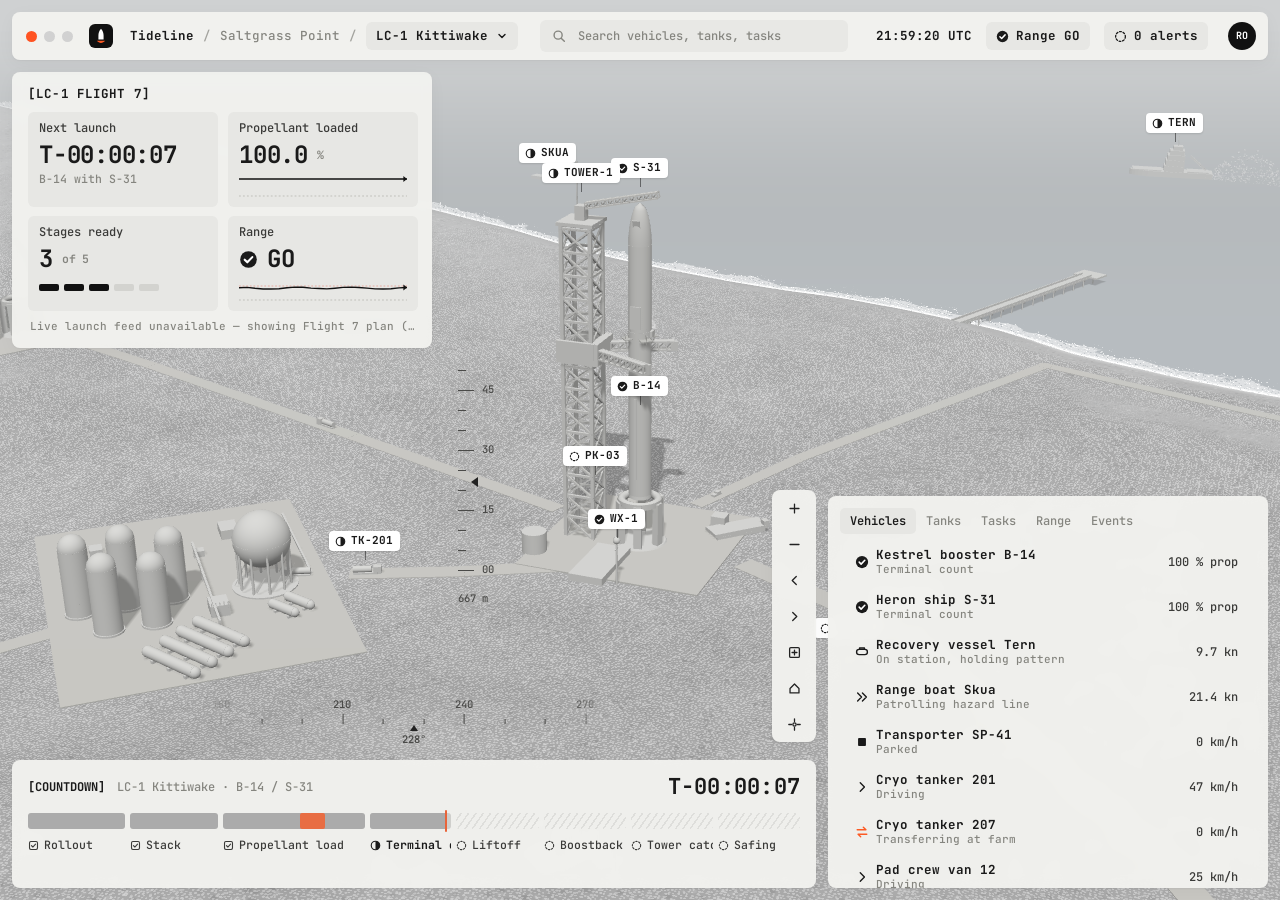
==== launch-site/index.html @ ad66b010 "Add four single-file apps as a GitHub Pages site. Serve each app from its own folder, with a root in" ====
<!DOCTYPE html>
<html lang="en">
  <head>
    <meta charset="UTF-8" />
    <meta name="viewport" content="width=device-width, initial-scale=1.0, viewport-fit=cover" />
    <title>Tideline · Saltgrass Point — launch site ops</title>
    <link rel="icon" href="data:image/svg+xml,%3Csvg xmlns='http://www.w3.org/2000/svg' viewBox='0 0 32 32'%3E%3Crect width='32' height='32' rx='8' fill='%23111'/%3E%3Cpath fill='white' d='M16 5c3 3 4 7 4 11v6h-8v-6c0-4 1-8 4-11z'/%3E%3Cpath fill='%23fc5a24' d='M10 24h12l-2 3h-8z'/%3E%3C/svg%3E" />
    
    <style>@font-face{font-family:TL Mono;src:url([data-uri]) format("woff");font-weight:100 800;font-display:block}:root{--panel: rgba(243, 243, 240, .95);--tile: #e7e7e4;--chip: #e8e8e5;--ink: #1a1a1a;--grey: #85857f;--grey2: #a3a39e;--accent: #fc5a24;--active: #f3dfd7;--r: 8px;--m: 12px;--kpi-w: 452px;--detail-w: 404px;--list-w: 520px;--list-h: 392px;--tl-h: 128px}*{box-sizing:border-box}html,body{margin:0;height:100%;overflow:hidden;background:#d5d7d8}body{font:500 12.5px/1.25 TL Mono,JetBrains Mono,ui-monospace,Menlo,monospace;color:var(--ink);-webkit-font-smoothing:antialiased;font-variant-numeric:tabular-nums}button{font:inherit;color:inherit;background:none;border:0;padding:0;cursor:pointer}input{font:inherit;color:inherit}b{font-weight:700}#app{position:fixed;top:0;right:0;bottom:0;left:0}#c{position:absolute;top:0;right:0;bottom:0;left:0;width:100%;height:100%;display:block;touch-action:none;outline:none}.panel{position:absolute;background:var(--panel);backdrop-filter:blur(6px);-webkit-backdrop-filter:blur(6px);border-radius:var(--r);box-shadow:0 1px 2px #0000000d,0 4px 18px #00000009}.ic{display:inline-block;width:14px;height:14px;flex:none;vertical-align:-2px}.ic svg{width:100%;height:100%;display:block}#topbar{top:var(--m);left:var(--m);right:var(--m);height:48px;display:flex;align-items:center;padding:0 12px 0 14px;z-index:5}.lights{display:flex;gap:7px;margin-right:16px}.lights i{width:11px;height:11px;border-radius:50%;background:#d1d1d1}.lights i:first-child{background:#ff5322}.logo{width:24px;height:24px;border-radius:6px;background:#111;display:grid;place-items:center;margin-right:17px}.logo svg{width:20px;height:20px}.crumbs{display:flex;align-items:center;white-space:nowrap;font-size:12.5px}.crumbs .sep{color:var(--grey2);margin:0 9px}.crumbs .mid{color:var(--grey)}.chip{display:inline-flex;align-items:center;gap:7px;height:28px;padding:0 10px;border-radius:6px;background:var(--tile);white-space:nowrap;font-weight:700}#site-btn{gap:0}#site-btn .ic{width:12px;height:12px;margin-left:8px}.flex1{flex:1 1 0;min-width:12px}.flex2{flex:1.27 1 0;min-width:12px}.search{display:flex;align-items:center;gap:10px;height:32px;width:clamp(160px,24vw,460px);padding:0 12px;border-radius:6px;background:var(--chip);color:var(--grey)}.search input{flex:1;min-width:0;border:0;outline:0;background:transparent;font-size:12px;color:var(--ink)}.search input::placeholder{color:var(--grey)}.search input::-webkit-search-cancel-button{display:none}.right{display:flex;align-items:center;gap:14px;white-space:nowrap}#clock{min-width:12ch;text-align:right}#telemetry{color:var(--grey);margin-right:8px}#range-chip .ic,#alerts .ic{width:13px;height:13px}#alerts.alert{background:var(--accent);color:#fff}.user{display:flex;align-items:center;gap:10px;margin-left:6px}.avatar{width:28px;height:28px;border-radius:50%;background:#111;color:#fff;display:grid;place-items:center;font-size:10px;font-weight:700}.user div{display:flex;flex-direction:column;line-height:1.1}.user small{color:var(--grey);font-size:11px}.menu{z-index:8;padding:6px}#site-menu{top:62px;width:420px}.menu .opt{display:grid;grid-template-columns:18px 54px 98px 1fr;align-items:center;height:36px;padding:0 12px;border-radius:6px;width:100%;text-align:left;font-size:12.5px}.menu .opt:hover,.menu .opt.on,.menu .opt.kb{background:var(--tile)}.menu .opt .d{color:var(--grey)}#search-menu{top:62px;width:460px;max-height:360px;overflow:auto}#search-menu .opt{grid-template-columns:22px 1fr auto}#search-menu .empty{padding:10px 12px;color:var(--grey)}#kpi{top:72px;left:var(--m);width:var(--kpi-w);padding:15px 14px 15px 16px;z-index:3}#kpi .short{display:none}.kpi-note{margin:9px 2px 0;color:var(--grey);font-size:11px;line-height:13px;white-space:nowrap;overflow:hidden;text-overflow:ellipsis}#kpi h6{margin:0 0 11px;font-weight:700;font-size:12.5px;line-height:14px;letter-spacing:.01em}.tiles{display:grid;grid-template-columns:1fr 1fr;gap:9px 10px}.tile{background:var(--tile);border-radius:6px;height:95px;padding:9px 11px;display:flex;flex-direction:column;position:relative;overflow:hidden}.tile small{font-size:12px;color:#3a3a38}.tile .big{font-size:24px;line-height:30px;margin-top:4px;display:flex;align-items:center;letter-spacing:-.01em;white-space:nowrap}.tile .big u{text-decoration:none;font-size:11.5px;color:var(--grey);font-weight:600;margin-left:9px;align-self:center}.tile em{font-style:normal;color:var(--grey);font-size:11.5px;margin-top:2px}.bigic{width:19px;height:19px;margin-right:9px}.spark{position:absolute;left:11px;right:11px;bottom:12px;height:22px;width:calc(100% - 22px);overflow:visible}.segbars{display:flex;gap:5px;margin-top:10px}.segbars i{width:20px;height:7px;border-radius:2px;background:#d3d3cf}.segbars i.on{background:#111}#detail{top:72px;right:var(--m);width:var(--detail-w);padding:14px 16px 16px;z-index:4}.d-head{display:flex;align-items:flex-start;justify-content:space-between}.d-title{font-size:16px;font-weight:700;line-height:20px}.d-sub{color:var(--grey);font-size:12.5px;margin-top:1px}.d-tag{background:var(--accent);color:#fff;font-weight:700;font-size:11px;border-radius:4px;padding:3px 7px;margin-top:2px}.d-close{display:none}.d-status{margin-top:11px;height:30px;border-radius:6px;background:var(--tile);display:flex;align-items:center;padding:0 10px;gap:9px;font-weight:700}.d-status.warn{background:#f6dcd1}.d-status.warn .ic{color:var(--accent)}.d-status .f{margin-left:auto;color:var(--grey);font-weight:600;font-size:12px}.d-grid{display:grid;grid-template-columns:1fr 1fr;gap:6px 8px;margin-top:12px}.d-grid div{background:var(--tile);border-radius:6px;height:44px;padding:6px 9px;display:flex;flex-direction:column;justify-content:center}.d-grid small{color:var(--grey);font-size:11.5px}.d-grid b{font-size:12.5px;margin-top:2px;white-space:nowrap;overflow:hidden;text-overflow:ellipsis}.d-prog{margin-top:15px;display:flex;justify-content:space-between;font-size:12px;font-weight:600}.d-bar{height:7px;border-radius:4px;background:#dcdcd8;margin-top:7px;position:relative}.d-bar i{position:absolute;left:0;top:0;bottom:0;border-radius:4px;background:#111}.d-bar i:after{content:"";position:absolute;right:-3px;top:-1px;width:9px;height:9px;border-radius:50%;background:#111}.hatch{height:10px;margin-top:13px;border-radius:2px;background:repeating-linear-gradient(-55deg,#d7d7d3 0 1.5px,transparent 1.5px 6px)}.d-chart-l{margin-top:14px;color:var(--grey);font-size:12px;font-weight:600}.d-chart{display:block;width:100%;height:52px;margin-top:4px;overflow:visible}#zoom{right:calc(var(--m) * 2 + var(--list-w));bottom:158px;width:44px;padding:0;display:flex;flex-direction:column;z-index:3}#zoom button{height:36px;display:grid;place-items:center;color:#222}#zoom button .ic{width:13px;height:13px}#zoom button:hover{background:#0000000a}#zoom button.on{color:var(--accent)}#timeline{left:var(--m);bottom:var(--m);right:calc(var(--m) * 2 + var(--list-w));height:var(--tl-h);padding:16px 16px 0;z-index:3}.tl-head{display:flex;align-items:center;height:22px}.tl-head>b:first-child{font-size:12px}#tl-sub{color:var(--grey);margin-left:12px;font-size:12px}.tl-t{margin-left:auto;font-size:22px;letter-spacing:.01em}.tl-track{display:flex;gap:5px;height:16px;margin-top:15px;position:relative}.seg{position:relative;border-radius:3px;background:#ababab;height:100%}.seg.cur{background:#cfcfcc}.seg.fut{background:repeating-linear-gradient(-55deg,#dededb 0 1.5px,transparent 1.5px 6px)}.seg .fill{position:absolute;left:0;top:0;bottom:0;background:#ababab;border-radius:3px 0 0 3px}.seg .hold{position:absolute;top:0;bottom:0;width:25px;background:#e86d43;border-radius:2px}.cursor{position:absolute;top:-3px;bottom:-3px;width:2px;background:#e8643a;border-radius:1px}.tl-labels{display:flex;gap:5px;margin-top:9px;font-size:11.5px}.tl-labels span{display:flex;align-items:center;gap:5px;white-space:nowrap;overflow:hidden;color:#3a3a38}.tl-labels span .ic{width:11px;height:11px}.tl-labels span.cur{font-weight:700;color:var(--ink)}#list{right:var(--m);bottom:var(--m);width:var(--list-w);height:var(--list-h);padding:12px 12px 0;z-index:3;display:flex;flex-direction:column;overflow:hidden}.tabs{display:flex;gap:0;height:26px;flex:none}.tabs button{padding:0 10px;border-radius:5px;color:var(--grey);font-size:12px}.tabs button.on{background:#e6e6e3;color:var(--ink);font-weight:600}#rows{flex:1;overflow-y:auto;overflow-x:hidden;margin-top:8px;scrollbar-width:none}#rows::-webkit-scrollbar{display:none}.row{display:flex;align-items:center;width:100%;height:40px;margin-bottom:5px;padding:0 18px 0 15px;border-radius:6px;text-align:left;gap:7px}.row:hover{background:#e9e9e6}.row.on{background:var(--active)}.row .ic{width:14px;height:14px}.row .ic.hot{color:var(--accent)}.row .nm{flex:1;min-width:0;display:flex;flex-direction:column}.row .nm b{font-size:12.5px;white-space:nowrap;overflow:hidden;text-overflow:ellipsis}.row .nm small{color:var(--grey);font-size:11px;white-space:nowrap;overflow:hidden;text-overflow:ellipsis}.row .mt{white-space:nowrap;font-size:12px;color:#3a3a38}.row-note{color:var(--grey);font-size:11px;padding:4px 15px 10px}#tags{position:absolute;top:0;right:0;bottom:0;left:0;pointer-events:none;overflow:hidden;z-index:2}.tag{position:absolute;left:0;top:0;display:flex;align-items:center;gap:5px;height:20px;padding:0 7px 0 6px;border-radius:4px;background:#fff;font-size:11px;font-weight:700;white-space:nowrap;box-shadow:0 1px 2px #0000001f;pointer-events:auto;cursor:pointer;will-change:transform}.tag:after{content:"";position:absolute;left:50%;top:20px;width:1px;height:9px;background:#1e1e1e8c}.tag .ic{width:11px;height:11px}.tag.sel{background:var(--accent);color:#fff}.tag.sel:after{background:var(--accent)}#ruler{position:absolute;left:calc(var(--m) + var(--kpi-w) + 26px);top:370px;width:70px;height:260px;pointer-events:none;z-index:1;font-size:10.5px;color:#4a4a48}#ruler-ticks{position:relative;height:210px}#ruler-ticks i{position:absolute;left:0;height:1px;background:#4a4a48}#ruler-ticks span{position:absolute;left:24px;transform:translateY(-50%)}#ruler-mark{position:absolute;left:13px;width:0;height:0;border:5px solid transparent;border-right:7px solid #222;border-left:0;transform:translateY(-50%)}#ruler-alt{position:absolute;left:0;top:222px}#compass{position:absolute;bottom:152px;left:calc((100vw - var(--list-w) - 3 * var(--m)) / 2 + var(--m) - 210px);width:420px;height:50px;pointer-events:none;z-index:1;font-size:10.5px;color:#4a4a48;overflow:hidden;-webkit-mask-image:linear-gradient(90deg,transparent,#000 15%,#000 85%,transparent);mask-image:linear-gradient(90deg,transparent,#000 15%,#000 85%,transparent)}#compass-ticks{position:absolute;left:0;right:0;top:0;height:26px}#compass-ticks i{position:absolute;bottom:0;width:1px;height:5px;background:#4a4a48}#compass-ticks i.maj{height:10px}#compass-ticks span{position:absolute;top:0;transform:translate(-50%)}#compass .caret{position:absolute;left:50%;top:27px;margin-left:-4px;border:4px solid transparent;border-bottom:6px solid #222;border-top:0}#compass-hdg{position:absolute;left:50%;top:35px;transform:translate(-50%);font-weight:600}@media(max-width:1280px){:root{--list-w: 440px;--detail-w: 380px;--kpi-w: 420px}.user div,#telemetry{display:none}}@media(max-width:640px){:root{--m: 8px;--list-h: 31vh}body{font-size:12px}#topbar{height:44px;top:8px;padding:0 8px}.lights,.crumbs>b,.crumbs .mid,.crumbs .sep,#telemetry,#range-chip,.user div,#alerts,#clock,.flex2{display:none}.logo{margin-right:8px}.search{width:auto;flex:1;min-width:0;height:30px;padding:0 8px}.flex1{flex:0 0 8px;min-width:8px}.right{gap:8px;margin-left:8px}#clock{min-width:0;font-size:11px}#alerts{padding:0 7px}.user{margin-left:0}#site-menu,#search-menu{left:8px!important;right:8px;width:auto;top:56px}.menu .opt{grid-template-columns:18px 48px 92px 1fr;font-size:11.5px}#kpi{top:60px;left:8px;right:8px;width:auto;padding:8px}#kpi h6{margin-bottom:6px;font-size:11px}#kpi .full{display:none}#kpi .short{display:inline}body.has-detail #kpi{display:none}.kpi-note{white-space:normal;font-size:10px;margin-top:6px}.tiles{grid-template-columns:repeat(4,1fr);gap:5px}.tile{height:62px;padding:6px 7px}.tile small{font-size:9.5px;white-space:nowrap;overflow:hidden;text-overflow:ellipsis}.tile .big{font-size:14px;line-height:18px;margin-top:3px}.tile .big u{font-size:9.5px;margin-left:3px}.tile em{font-size:9.5px;white-space:nowrap;overflow:hidden;text-overflow:ellipsis}.bigic{width:12px;height:12px;margin-right:4px}.spark{left:7px;bottom:6px;height:12px;width:calc(100% - 14px)}.segbars{gap:3px;margin-top:7px}.segbars i{width:9px;height:5px}#detail{top:60px;left:8px;right:8px;width:auto;padding:10px 12px;max-height:calc(100% - 60px - var(--list-h) - 110px);overflow:auto;z-index:6}.d-close{display:grid;place-items:center;width:26px;height:26px;margin-left:8px;border-radius:6px;background:var(--tile)}.d-head{gap:6px}.d-head>div:first-child{flex:1;min-width:0}.d-title{font-size:14px}.d-grid div{height:38px;padding:4px 8px}.d-chart,.d-chart-l,.hatch,.d-sub{display:none}.d-status{margin-top:8px;height:26px}.d-grid{margin-top:8px;gap:4px 6px}.d-prog{margin-top:9px}#zoom,#ruler,#compass{display:none}#timeline{left:8px;right:8px;bottom:calc(var(--list-h) + 16px);height:auto;padding:9px 10px}.tl-head>b:first-child{display:none}#tl-sub{margin-left:0;font-size:10.5px;white-space:nowrap;overflow:hidden;text-overflow:ellipsis}.tl-t{font-size:16px}.tl-track{margin-top:7px;height:10px;gap:3px}.tl-labels{margin-top:6px;font-size:10.5px}.tl-labels span{display:none}.tl-labels span.cur{display:flex}#list{left:8px;right:8px;width:auto;padding:8px 8px 0}.tabs button{padding:0 7px;font-size:11px}.row{padding:0 10px;height:38px}.tag{height:18px;font-size:10px;padding:0 5px}.tag:after{top:18px;height:6px}}@media(max-width:400px){#k1-v{font-size:13px;letter-spacing:-.02em}.tiles{grid-template-columns:1.2fr 1fr .9fr .9fr}}
</style>
  </head>
  <body>
    <div id="app">
      <canvas id="c" aria-label="3D launch site"></canvas>
      <div id="tags" aria-hidden="true"></div>
      <div id="ruler" aria-hidden="true"><div id="ruler-ticks"></div><i id="ruler-mark"></i><span id="ruler-alt">600 m</span></div>
      <div id="compass" aria-hidden="true"><div id="compass-ticks"></div><i class="caret"></i><span id="compass-hdg">231°</span></div>

      <header id="topbar" class="panel">
        <div class="lights" aria-hidden="true"><i></i><i></i><i></i></div>
        <div class="logo" aria-hidden="true"><svg viewBox="0 0 24 24"><path fill="#fff" d="M12 3.2c2.2 2.3 3.1 5.2 3.1 8.2v4.9H8.9v-4.9c0-3 .9-5.9 3.1-8.2z"/><path fill="#fc5a24" d="M7.5 17.6h9c.3 0 .4.3.2.5-1.2 1.4-2.8 2.2-4.7 2.2s-3.5-.8-4.7-2.2c-.2-.2-.1-.5.2-.5z"/></svg></div>
        <nav class="crumbs"><b>Tideline</b><span class="sep">/</span><span class="mid">Saltgrass Point</span><span class="sep">/</span>
          <button id="site-btn" class="chip" aria-haspopup="listbox" aria-expanded="false"><b id="site-code">LC-1</b>&nbsp;<b id="site-name">Kittiwake</b><i data-ic="chev"></i></button></nav>
        <div class="flex1"></div>
        <label class="search"><i data-ic="search"></i><input id="search" type="search" placeholder="Search vehicles, tanks, tasks" autocomplete="off" spellcheck="false" /></label>
        <div class="flex2"></div>
        <div class="right">
          <b id="clock">--:--:-- UTC</b>
          <button id="telemetry" class="plain" title="Telemetry latency — click to change sim speed">Telemetry 38 ms</button>
          <span id="range-chip" class="chip"><i data-ic="check"></i>Range GO</span>
          <span id="alerts" class="chip"><i data-ic="dashed"></i><span id="alerts-t">0 alerts</span></span>
          <div class="user"><span class="avatar">RO</span><div><b>R. Okafor</b><small>Launch director</small></div></div>
        </div>
      </header>
      <div id="site-menu" class="panel menu" role="listbox" hidden></div>
      <div id="search-menu" class="panel menu" role="listbox" hidden></div>

      <section id="kpi" class="panel">
        <h6 id="kpi-title">[LC-1 FLIGHT 7]</h6>
        <div class="tiles">
          <div class="tile"><small id="k1-l"><span class="full">Next launch</span><span class="short">Next</span></small><b id="k1-v" class="big">T-00:00:06</b><em id="k1-s">B-14 with S-31</em></div>
          <div class="tile"><small><span class="full">Propellant loaded</span><span class="short">Prop.</span></small><b class="big"><span id="k2-v">100.0</span> <u>%</u></b><svg id="k2-spark" class="spark" viewBox="0 0 186 22" preserveAspectRatio="none"></svg></div>
          <div class="tile"><small><span class="full">Stages ready</span><span class="short">Stages</span></small><b class="big"><span id="k3-v">3</span> <u>of 5</u></b><div id="k3-bars" class="segbars"><i></i><i></i><i></i><i></i><i></i></div></div>
          <div class="tile"><small>Range</small><b class="big"><i data-ic="check" class="bigic"></i>GO</b><svg id="k4-spark" class="spark band" viewBox="0 0 186 22" preserveAspectRatio="none"></svg></div>
        </div>
        <p id="kpi-note" class="kpi-note" hidden></p>
      </section>

      <aside id="detail" class="panel" hidden></aside>

      <div id="zoom" class="panel">
        <button data-z="in" aria-label="Zoom in"><i data-ic="plus"></i></button><button data-z="out" aria-label="Zoom out"><i data-ic="minus"></i></button>
        <button data-z="left" aria-label="Rotate left"><i data-ic="left"></i></button><button data-z="right" aria-label="Rotate right"><i data-ic="right"></i></button>
        <button data-z="fit" aria-label="Frame selection"><i data-ic="fit"></i></button><button data-z="home" aria-label="Site overview"><i data-ic="home"></i></button>
        <button data-z="follow" aria-label="Follow selection"><i data-ic="target"></i></button>
      </div>

      <section id="timeline" class="panel">
        <div class="tl-head"><b>[COUNTDOWN]</b><span id="tl-sub">LC-1 Kittiwake · B-14 / S-31</span><b id="tl-t" class="tl-t">T-00:00:06</b></div>
        <div id="tl-track" class="tl-track"></div>
        <div id="tl-labels" class="tl-labels"></div>
      </section>

      <section id="list" class="panel">
        <div class="tabs" role="tablist">
          <button role="tab" data-tab="vehicles" class="on">Vehicles</button><button role="tab" data-tab="tanks">Tanks</button><button role="tab" data-tab="tasks">Tasks</button><button role="tab" data-tab="range">Range</button><button role="tab" data-tab="events">Events</button>
        </div>
        <div id="rows" role="list"></div>
      </section>
    </div>
  <script type="module">var Nu=Object.defineProperty;var Fu=(i,t,e)=>t in i?Nu(i,t,{enumerable:!0,configurable:!0,writable:!0,value:e}):i[t]=e;var It=(i,t,e)=>Fu(i,typeof t!="symbol"?t+"":t,e);(function(){const t=document.createElement("link").relList;if(t&&t.supports&&t.supports("modulepreload"))return;for(const s of document.querySelectorAll('link[rel="modulepreload"]'))n(s);new MutationObserver(s=>{for(const r of s)if(r.type==="childList")for(const o of r.addedNodes)o.tagName==="LINK"&&o.rel==="modulepreload"&&n(o)}).observe(document,{childList:!0,subtree:!0});function e(s){const r={};return s.integrity&&(r.integrity=s.integrity),s.referrerPolicy&&(r.referrerPolicy=s.referrerPolicy),s.crossOrigin==="use-credentials"?r.credentials="include":s.crossOrigin==="anonymous"?r.credentials="omit":r.credentials="same-origin",r}function n(s){if(s.ep)return;s.ep=!0;const r=e(s);fetch(s.href,r)}})();/**
 * @license
 * Copyright 2010-2024 Three.js Authors
 * SPDX-License-Identifier: MIT
 */const sc="170",Ou=0,Fc=1,Bu=2,yh=1,Sh=2,Ln=3,ri=0,Oe=1,hn=2,si=0,Ji=1,Oc=2,Bc=3,zc=4,zu=5,_i=100,ku=101,Hu=102,Vu=103,Gu=104,Wu=200,Xu=201,$u=202,qu=203,ra=204,oa=205,Yu=206,Ku=207,Zu=208,Ju=209,ju=210,Qu=211,td=212,ed=213,nd=214,aa=0,ca=1,la=2,ns=3,ha=4,ua=5,da=6,fa=7,rc=0,id=1,sd=2,Un=0,rd=1,od=2,ad=3,cd=4,ld=5,hd=6,ud=7,Eh=300,is=301,ss=302,pa=303,ma=304,ao=306,ga=1e3,Mi=1001,_a=1002,qe=1003,dd=1004,tr=1005,xn=1006,mo=1007,yi=1008,On=1009,Th=1010,wh=1011,Hs=1012,oc=1013,Ei=1014,Mn=1015,Zs=1016,ac=1017,cc=1018,rs=1020,bh=35902,Ah=1021,Rh=1022,dn=1023,Ch=1024,Ph=1025,ji=1026,os=1027,lc=1028,hc=1029,Lh=1030,uc=1031,dc=1033,Nr=33776,Fr=33777,Or=33778,Br=33779,va=35840,xa=35841,Ma=35842,ya=35843,Sa=36196,Ea=37492,Ta=37496,wa=37808,ba=37809,Aa=37810,Ra=37811,Ca=37812,Pa=37813,La=37814,Da=37815,Ia=37816,Ua=37817,Na=37818,Fa=37819,Oa=37820,Ba=37821,zr=36492,za=36494,ka=36495,Dh=36283,Ha=36284,Va=36285,Ga=36286,fd=3200,pd=3201,Ih=0,md=1,Qn="",tn="srgb",us="srgb-linear",co="linear",re="srgb",Li=7680,kc=519,gd=512,_d=513,vd=514,Uh=515,xd=516,Md=517,yd=518,Sd=519,Hc=35044,Vc=35048,Gc="300 es",In=2e3,Wr=2001;class ds{addEventListener(t,e){this._listeners===void 0&&(this._listeners={});const n=this._listeners;n[t]===void 0&&(n[t]=[]),n[t].indexOf(e)===-1&&n[t].push(e)}hasEventListener(t,e){if(this._listeners===void 0)return!1;const n=this._listeners;return n[t]!==void 0&&n[t].indexOf(e)!==-1}removeEventListener(t,e){if(this._listeners===void 0)return;const s=this._listeners[t];if(s!==void 0){const r=s.indexOf(e);r!==-1&&s.splice(r,1)}}dispatchEvent(t){if(this._listeners===void 0)return;const n=this._listeners[t.type];if(n!==void 0){t.target=this;const s=n.slice(0);for(let r=0,o=s.length;r<o;r++)s[r].call(this,t);t.target=null}}}const Pe=["00","01","02","03","04","05","06","07","08","09","0a","0b","0c","0d","0e","0f","10","11","12","13","14","15","16","17","18","19","1a","1b","1c","1d","1e","1f","20","21","22","23","24","25","26","27","28","29","2a","2b","2c","2d","2e","2f","30","31","32","33","34","35","36","37","38","39","3a","3b","3c","3d","3e","3f","40","41","42","43","44","45","46","47","48","49","4a","4b","4c","4d","4e","4f","50","51","52","53","54","55","56","57","58","59","5a","5b","5c","5d","5e","5f","60","61","62","63","64","65","66","67","68","69","6a","6b","6c","6d","6e","6f","70","71","72","73","74","75","76","77","78","79","7a","7b","7c","7d","7e","7f","80","81","82","83","84","85","86","87","88","89","8a","8b","8c","8d","8e","8f","90","91","92","93","94","95","96","97","98","99","9a","9b","9c","9d","9e","9f","a0","a1","a2","a3","a4","a5","a6","a7","a8","a9","aa","ab","ac","ad","ae","af","b0","b1","b2","b3","b4","b5","b6","b7","b8","b9","ba","bb","bc","bd","be","bf","c0","c1","c2","c3","c4","c5","c6","c7","c8","c9","ca","cb","cc","cd","ce","cf","d0","d1","d2","d3","d4","d5","d6","d7","d8","d9","da","db","dc","dd","de","df","e0","e1","e2","e3","e4","e5","e6","e7","e8","e9","ea","eb","ec","ed","ee","ef","f0","f1","f2","f3","f4","f5","f6","f7","f8","f9","fa","fb","fc","fd","fe","ff"],go=Math.PI/180,Wa=180/Math.PI;function fs(){const i=Math.random()*4294967295|0,t=Math.random()*4294967295|0,e=Math.random()*4294967295|0,n=Math.random()*4294967295|0;return(Pe[i&255]+Pe[i>>8&255]+Pe[i>>16&255]+Pe[i>>24&255]+"-"+Pe[t&255]+Pe[t>>8&255]+"-"+Pe[t>>16&15|64]+Pe[t>>24&255]+"-"+Pe[e&63|128]+Pe[e>>8&255]+"-"+Pe[e>>16&255]+Pe[e>>24&255]+Pe[n&255]+Pe[n>>8&255]+Pe[n>>16&255]+Pe[n>>24&255]).toLowerCase()}function Ae(i,t,e){return Math.max(t,Math.min(e,i))}function Ed(i,t){return(i%t+t)%t}function _o(i,t,e){return(1-e)*i+e*t}function xs(i,t){switch(t.constructor){case Float32Array:return i;case Uint32Array:return i/4294967295;case Uint16Array:return i/65535;case Uint8Array:return i/255;case Int32Array:return Math.max(i/2147483647,-1);case Int16Array:return Math.max(i/32767,-1);case Int8Array:return Math.max(i/127,-1);default:throw new Error("Invalid component type.")}}function He(i,t){switch(t.constructor){case Float32Array:return i;case Uint32Array:return Math.round(i*4294967295);case Uint16Array:return Math.round(i*65535);case Uint8Array:return Math.round(i*255);case Int32Array:return Math.round(i*2147483647);case Int16Array:return Math.round(i*32767);case Int8Array:return Math.round(i*127);default:throw new Error("Invalid component type.")}}class lt{constructor(t=0,e=0){lt.prototype.isVector2=!0,this.x=t,this.y=e}get width(){return this.x}set width(t){this.x=t}get height(){return this.y}set height(t){this.y=t}set(t,e){return this.x=t,this.y=e,this}setScalar(t){return this.x=t,this.y=t,this}setX(t){return this.x=t,this}setY(t){return this.y=t,this}setComponent(t,e){switch(t){case 0:this.x=e;break;case 1:this.y=e;break;default:throw new Error("index is out of range: "+t)}return this}getComponent(t){switch(t){case 0:return this.x;case 1:return this.y;default:throw new Error("index is out of range: "+t)}}clone(){return new this.constructor(this.x,this.y)}copy(t){return this.x=t.x,this.y=t.y,this}add(t){return this.x+=t.x,this.y+=t.y,this}addScalar(t){return this.x+=t,this.y+=t,this}addVectors(t,e){return this.x=t.x+e.x,this.y=t.y+e.y,this}addScaledVector(t,e){return this.x+=t.x*e,this.y+=t.y*e,this}sub(t){return this.x-=t.x,this.y-=t.y,this}subScalar(t){return this.x-=t,this.y-=t,this}subVectors(t,e){return this.x=t.x-e.x,this.y=t.y-e.y,this}multiply(t){return this.x*=t.x,this.y*=t.y,this}multiplyScalar(t){return this.x*=t,this.y*=t,this}divide(t){return this.x/=t.x,this.y/=t.y,this}divideScalar(t){return this.multiplyScalar(1/t)}applyMatrix3(t){const e=this.x,n=this.y,s=t.elements;return this.x=s[0]*e+s[3]*n+s[6],this.y=s[1]*e+s[4]*n+s[7],this}min(t){return this.x=Math.min(this.x,t.x),this.y=Math.min(this.y,t.y),this}max(t){return this.x=Math.max(this.x,t.x),this.y=Math.max(this.y,t.y),this}clamp(t,e){return this.x=Math.max(t.x,Math.min(e.x,this.x)),this.y=Math.max(t.y,Math.min(e.y,this.y)),this}clampScalar(t,e){return this.x=Math.max(t,Math.min(e,this.x)),this.y=Math.max(t,Math.min(e,this.y)),this}clampLength(t,e){const n=this.length();return this.divideScalar(n||1).multiplyScalar(Math.max(t,Math.min(e,n)))}floor(){return this.x=Math.floor(this.x),this.y=Math.floor(this.y),this}ceil(){return this.x=Math.ceil(this.x),this.y=Math.ceil(this.y),this}round(){return this.x=Math.round(this.x),this.y=Math.round(this.y),this}roundToZero(){return this.x=Math.trunc(this.x),this.y=Math.trunc(this.y),this}negate(){return this.x=-this.x,this.y=-this.y,this}dot(t){return this.x*t.x+this.y*t.y}cross(t){return this.x*t.y-this.y*t.x}lengthSq(){return this.x*this.x+this.y*this.y}length(){return Math.sqrt(this.x*this.x+this.y*this.y)}manhattanLength(){return Math.abs(this.x)+Math.abs(this.y)}normalize(){return this.divideScalar(this.length()||1)}angle(){return Math.atan2(-this.y,-this.x)+Math.PI}angleTo(t){const e=Math.sqrt(this.lengthSq()*t.lengthSq());if(e===0)return Math.PI/2;const n=this.dot(t)/e;return Math.acos(Ae(n,-1,1))}distanceTo(t){return Math.sqrt(this.distanceToSquared(t))}distanceToSquared(t){const e=this.x-t.x,n=this.y-t.y;return e*e+n*n}manhattanDistanceTo(t){return Math.abs(this.x-t.x)+Math.abs(this.y-t.y)}setLength(t){return this.normalize().multiplyScalar(t)}lerp(t,e){return this.x+=(t.x-this.x)*e,this.y+=(t.y-this.y)*e,this}lerpVectors(t,e,n){return this.x=t.x+(e.x-t.x)*n,this.y=t.y+(e.y-t.y)*n,this}equals(t){return t.x===this.x&&t.y===this.y}fromArray(t,e=0){return this.x=t[e],this.y=t[e+1],this}toArray(t=[],e=0){return t[e]=this.x,t[e+1]=this.y,t}fromBufferAttribute(t,e){return this.x=t.getX(e),this.y=t.getY(e),this}rotateAround(t,e){const n=Math.cos(e),s=Math.sin(e),r=this.x-t.x,o=this.y-t.y;return this.x=r*n-o*s+t.x,this.y=r*s+o*n+t.y,this}random(){return this.x=Math.random(),this.y=Math.random(),this}*[Symbol.iterator](){yield this.x,yield this.y}}class Wt{constructor(t,e,n,s,r,o,a,c,l){Wt.prototype.isMatrix3=!0,this.elements=[1,0,0,0,1,0,0,0,1],t!==void 0&&this.set(t,e,n,s,r,o,a,c,l)}set(t,e,n,s,r,o,a,c,l){const h=this.elements;return h[0]=t,h[1]=s,h[2]=a,h[3]=e,h[4]=r,h[5]=c,h[6]=n,h[7]=o,h[8]=l,this}identity(){return this.set(1,0,0,0,1,0,0,0,1),this}copy(t){const e=this.elements,n=t.elements;return e[0]=n[0],e[1]=n[1],e[2]=n[2],e[3]=n[3],e[4]=n[4],e[5]=n[5],e[6]=n[6],e[7]=n[7],e[8]=n[8],this}extractBasis(t,e,n){return t.setFromMatrix3Column(this,0),e.setFromMatrix3Column(this,1),n.setFromMatrix3Column(this,2),this}setFromMatrix4(t){const e=t.elements;return this.set(e[0],e[4],e[8],e[1],e[5],e[9],e[2],e[6],e[10]),this}multiply(t){return this.multiplyMatrices(this,t)}premultiply(t){return this.multiplyMatrices(t,this)}multiplyMatrices(t,e){const n=t.elements,s=e.elements,r=this.elements,o=n[0],a=n[3],c=n[6],l=n[1],h=n[4],u=n[7],d=n[2],p=n[5],g=n[8],_=s[0],m=s[3],f=s[6],y=s[1],S=s[4],v=s[7],D=s[2],b=s[5],C=s[8];return r[0]=o*_+a*y+c*D,r[3]=o*m+a*S+c*b,r[6]=o*f+a*v+c*C,r[1]=l*_+h*y+u*D,r[4]=l*m+h*S+u*b,r[7]=l*f+h*v+u*C,r[2]=d*_+p*y+g*D,r[5]=d*m+p*S+g*b,r[8]=d*f+p*v+g*C,this}multiplyScalar(t){const e=this.elements;return e[0]*=t,e[3]*=t,e[6]*=t,e[1]*=t,e[4]*=t,e[7]*=t,e[2]*=t,e[5]*=t,e[8]*=t,this}determinant(){const t=this.elements,e=t[0],n=t[1],s=t[2],r=t[3],o=t[4],a=t[5],c=t[6],l=t[7],h=t[8];return e*o*h-e*a*l-n*r*h+n*a*c+s*r*l-s*o*c}invert(){const t=this.elements,e=t[0],n=t[1],s=t[2],r=t[3],o=t[4],a=t[5],c=t[6],l=t[7],h=t[8],u=h*o-a*l,d=a*c-h*r,p=l*r-o*c,g=e*u+n*d+s*p;if(g===0)return this.set(0,0,0,0,0,0,0,0,0);const _=1/g;return t[0]=u*_,t[1]=(s*l-h*n)*_,t[2]=(a*n-s*o)*_,t[3]=d*_,t[4]=(h*e-s*c)*_,t[5]=(s*r-a*e)*_,t[6]=p*_,t[7]=(n*c-l*e)*_,t[8]=(o*e-n*r)*_,this}transpose(){let t;const e=this.elements;return t=e[1],e[1]=e[3],e[3]=t,t=e[2],e[2]=e[6],e[6]=t,t=e[5],e[5]=e[7],e[7]=t,this}getNormalMatrix(t){return this.setFromMatrix4(t).invert().transpose()}transposeIntoArray(t){const e=this.elements;return t[0]=e[0],t[1]=e[3],t[2]=e[6],t[3]=e[1],t[4]=e[4],t[5]=e[7],t[6]=e[2],t[7]=e[5],t[8]=e[8],this}setUvTransform(t,e,n,s,r,o,a){const c=Math.cos(r),l=Math.sin(r);return this.set(n*c,n*l,-n*(c*o+l*a)+o+t,-s*l,s*c,-s*(-l*o+c*a)+a+e,0,0,1),this}scale(t,e){return this.premultiply(vo.makeScale(t,e)),this}rotate(t){return this.premultiply(vo.makeRotation(-t)),this}translate(t,e){return this.premultiply(vo.makeTranslation(t,e)),this}makeTranslation(t,e){return t.isVector2?this.set(1,0,t.x,0,1,t.y,0,0,1):this.set(1,0,t,0,1,e,0,0,1),this}makeRotation(t){const e=Math.cos(t),n=Math.sin(t);return this.set(e,-n,0,n,e,0,0,0,1),this}makeScale(t,e){return this.set(t,0,0,0,e,0,0,0,1),this}equals(t){const e=this.elements,n=t.elements;for(let s=0;s<9;s++)if(e[s]!==n[s])return!1;return!0}fromArray(t,e=0){for(let n=0;n<9;n++)this.elements[n]=t[n+e];return this}toArray(t=[],e=0){const n=this.elements;return t[e]=n[0],t[e+1]=n[1],t[e+2]=n[2],t[e+3]=n[3],t[e+4]=n[4],t[e+5]=n[5],t[e+6]=n[6],t[e+7]=n[7],t[e+8]=n[8],t}clone(){return new this.constructor().fromArray(this.elements)}}const vo=new Wt;function Nh(i){for(let t=i.length-1;t>=0;--t)if(i[t]>=65535)return!0;return!1}function Xr(i){return document.createElementNS("http://www.w3.org/1999/xhtml",i)}function Td(){const i=Xr("canvas");return i.style.display="block",i}const Wc={};function Ls(i){i in Wc||(Wc[i]=!0,console.warn(i))}function wd(i,t,e){return new Promise(function(n,s){function r(){switch(i.clientWaitSync(t,i.SYNC_FLUSH_COMMANDS_BIT,0)){case i.WAIT_FAILED:s();break;case i.TIMEOUT_EXPIRED:setTimeout(r,e);break;default:n()}}setTimeout(r,e)})}function bd(i){const t=i.elements;t[2]=.5*t[2]+.5*t[3],t[6]=.5*t[6]+.5*t[7],t[10]=.5*t[10]+.5*t[11],t[14]=.5*t[14]+.5*t[15]}function Ad(i){const t=i.elements;t[11]===-1?(t[10]=-t[10]-1,t[14]=-t[14]):(t[10]=-t[10],t[14]=-t[14]+1)}const jt={enabled:!0,workingColorSpace:us,spaces:{},convert:function(i,t,e){return this.enabled===!1||t===e||!t||!e||(this.spaces[t].transfer===re&&(i.r=Nn(i.r),i.g=Nn(i.g),i.b=Nn(i.b)),this.spaces[t].primaries!==this.spaces[e].primaries&&(i.applyMatrix3(this.spaces[t].toXYZ),i.applyMatrix3(this.spaces[e].fromXYZ)),this.spaces[e].transfer===re&&(i.r=Qi(i.r),i.g=Qi(i.g),i.b=Qi(i.b))),i},fromWorkingColorSpace:function(i,t){return this.convert(i,this.workingColorSpace,t)},toWorkingColorSpace:function(i,t){return this.convert(i,t,this.workingColorSpace)},getPrimaries:function(i){return this.spaces[i].primaries},getTransfer:function(i){return i===Qn?co:this.spaces[i].transfer},getLuminanceCoefficients:function(i,t=this.workingColorSpace){return i.fromArray(this.spaces[t].luminanceCoefficients)},define:function(i){Object.assign(this.spaces,i)},_getMatrix:function(i,t,e){return i.copy(this.spaces[t].toXYZ).multiply(this.spaces[e].fromXYZ)},_getDrawingBufferColorSpace:function(i){return this.spaces[i].outputColorSpaceConfig.drawingBufferColorSpace},_getUnpackColorSpace:function(i=this.workingColorSpace){return this.spaces[i].workingColorSpaceConfig.unpackColorSpace}};function Nn(i){return i<.04045?i*.0773993808:Math.pow(i*.9478672986+.0521327014,2.4)}function Qi(i){return i<.0031308?i*12.92:1.055*Math.pow(i,.41666)-.055}const Xc=[.64,.33,.3,.6,.15,.06],$c=[.2126,.7152,.0722],qc=[.3127,.329],Yc=new Wt().set(.4123908,.3575843,.1804808,.212639,.7151687,.0721923,.0193308,.1191948,.9505322),Kc=new Wt().set(3.2409699,-1.5373832,-.4986108,-.9692436,1.8759675,.0415551,.0556301,-.203977,1.0569715);jt.define({[us]:{primaries:Xc,whitePoint:qc,transfer:co,toXYZ:Yc,fromXYZ:Kc,luminanceCoefficients:$c,workingColorSpaceConfig:{unpackColorSpace:tn},outputColorSpaceConfig:{drawingBufferColorSpace:tn}},[tn]:{primaries:Xc,whitePoint:qc,transfer:re,toXYZ:Yc,fromXYZ:Kc,luminanceCoefficients:$c,outputColorSpaceConfig:{drawingBufferColorSpace:tn}}});let Di;class Rd{static getDataURL(t){if(/^data:/i.test(t.src)||typeof HTMLCanvasElement>"u")return t.src;let e;if(t instanceof HTMLCanvasElement)e=t;else{Di===void 0&&(Di=Xr("canvas")),Di.width=t.width,Di.height=t.height;const n=Di.getContext("2d");t instanceof ImageData?n.putImageData(t,0,0):n.drawImage(t,0,0,t.width,t.height),e=Di}return e.width>2048||e.height>2048?(console.warn("THREE.ImageUtils.getDataURL: Image converted to jpg for performance reasons",t),e.toDataURL("image/jpeg",.6)):e.toDataURL("image/png")}static sRGBToLinear(t){if(typeof HTMLImageElement<"u"&&t instanceof HTMLImageElement||typeof HTMLCanvasElement<"u"&&t instanceof HTMLCanvasElement||typeof ImageBitmap<"u"&&t instanceof ImageBitmap){const e=Xr("canvas");e.width=t.width,e.height=t.height;const n=e.getContext("2d");n.drawImage(t,0,0,t.width,t.height);const s=n.getImageData(0,0,t.width,t.height),r=s.data;for(let o=0;o<r.length;o++)r[o]=Nn(r[o]/255)*255;return n.putImageData(s,0,0),e}else if(t.data){const e=t.data.slice(0);for(let n=0;n<e.length;n++)e instanceof Uint8Array||e instanceof Uint8ClampedArray?e[n]=Math.floor(Nn(e[n]/255)*255):e[n]=Nn(e[n]);return{data:e,width:t.width,height:t.height}}else return console.warn("THREE.ImageUtils.sRGBToLinear(): Unsupported image type. No color space conversion applied."),t}}let Cd=0;class Fh{constructor(t=null){this.isSource=!0,Object.defineProperty(this,"id",{value:Cd++}),this.uuid=fs(),this.data=t,this.dataReady=!0,this.version=0}set needsUpdate(t){t===!0&&this.version++}toJSON(t){const e=t===void 0||typeof t=="string";if(!e&&t.images[this.uuid]!==void 0)return t.images[this.uuid];const n={uuid:this.uuid,url:""},s=this.data;if(s!==null){let r;if(Array.isArray(s)){r=[];for(let o=0,a=s.length;o<a;o++)s[o].isDataTexture?r.push(xo(s[o].image)):r.push(xo(s[o]))}else r=xo(s);n.url=r}return e||(t.images[this.uuid]=n),n}}function xo(i){return typeof HTMLImageElement<"u"&&i instanceof HTMLImageElement||typeof HTMLCanvasElement<"u"&&i instanceof HTMLCanvasElement||typeof ImageBitmap<"u"&&i instanceof ImageBitmap?Rd.getDataURL(i):i.data?{data:Array.from(i.data),width:i.width,height:i.height,type:i.data.constructor.name}:(console.warn("THREE.Texture: Unable to serialize Texture."),{})}let Pd=0;class Be extends ds{constructor(t=Be.DEFAULT_IMAGE,e=Be.DEFAULT_MAPPING,n=Mi,s=Mi,r=xn,o=yi,a=dn,c=On,l=Be.DEFAULT_ANISOTROPY,h=Qn){super(),this.isTexture=!0,Object.defineProperty(this,"id",{value:Pd++}),this.uuid=fs(),this.name="",this.source=new Fh(t),this.mipmaps=[],this.mapping=e,this.channel=0,this.wrapS=n,this.wrapT=s,this.magFilter=r,this.minFilter=o,this.anisotropy=l,this.format=a,this.internalFormat=null,this.type=c,this.offset=new lt(0,0),this.repeat=new lt(1,1),this.center=new lt(0,0),this.rotation=0,this.matrixAutoUpdate=!0,this.matrix=new Wt,this.generateMipmaps=!0,this.premultiplyAlpha=!1,this.flipY=!0,this.unpackAlignment=4,this.colorSpace=h,this.userData={},this.version=0,this.onUpdate=null,this.isRenderTargetTexture=!1,this.pmremVersion=0}get image(){return this.source.data}set image(t=null){this.source.data=t}updateMatrix(){this.matrix.setUvTransform(this.offset.x,this.offset.y,this.repeat.x,this.repeat.y,this.rotation,this.center.x,this.center.y)}clone(){return new this.constructor().copy(this)}copy(t){return this.name=t.name,this.source=t.source,this.mipmaps=t.mipmaps.slice(0),this.mapping=t.mapping,this.channel=t.channel,this.wrapS=t.wrapS,this.wrapT=t.wrapT,this.magFilter=t.magFilter,this.minFilter=t.minFilter,this.anisotropy=t.anisotropy,this.format=t.format,this.internalFormat=t.internalFormat,this.type=t.type,this.offset.copy(t.offset),this.repeat.copy(t.repeat),this.center.copy(t.center),this.rotation=t.rotation,this.matrixAutoUpdate=t.matrixAutoUpdate,this.matrix.copy(t.matrix),this.generateMipmaps=t.generateMipmaps,this.premultiplyAlpha=t.premultiplyAlpha,this.flipY=t.flipY,this.unpackAlignment=t.unpackAlignment,this.colorSpace=t.colorSpace,this.userData=JSON.parse(JSON.stringify(t.userData)),this.needsUpdate=!0,this}toJSON(t){const e=t===void 0||typeof t=="string";if(!e&&t.textures[this.uuid]!==void 0)return t.textures[this.uuid];const n={metadata:{version:4.6,type:"Texture",generator:"Texture.toJSON"},uuid:this.uuid,name:this.name,image:this.source.toJSON(t).uuid,mapping:this.mapping,channel:this.channel,repeat:[this.repeat.x,this.repeat.y],offset:[this.offset.x,this.offset.y],center:[this.center.x,this.center.y],rotation:this.rotation,wrap:[this.wrapS,this.wrapT],format:this.format,internalFormat:this.internalFormat,type:this.type,colorSpace:this.colorSpace,minFilter:this.minFilter,magFilter:this.magFilter,anisotropy:this.anisotropy,flipY:this.flipY,generateMipmaps:this.generateMipmaps,premultiplyAlpha:this.premultiplyAlpha,unpackAlignment:this.unpackAlignment};return Object.keys(this.userData).length>0&&(n.userData=this.userData),e||(t.textures[this.uuid]=n),n}dispose(){this.dispatchEvent({type:"dispose"})}transformUv(t){if(this.mapping!==Eh)return t;if(t.applyMatrix3(this.matrix),t.x<0||t.x>1)switch(this.wrapS){case ga:t.x=t.x-Math.floor(t.x);break;case Mi:t.x=t.x<0?0:1;break;case _a:Math.abs(Math.floor(t.x)%2)===1?t.x=Math.ceil(t.x)-t.x:t.x=t.x-Math.floor(t.x);break}if(t.y<0||t.y>1)switch(this.wrapT){case ga:t.y=t.y-Math.floor(t.y);break;case Mi:t.y=t.y<0?0:1;break;case _a:Math.abs(Math.floor(t.y)%2)===1?t.y=Math.ceil(t.y)-t.y:t.y=t.y-Math.floor(t.y);break}return this.flipY&&(t.y=1-t.y),t}set needsUpdate(t){t===!0&&(this.version++,this.source.needsUpdate=!0)}set needsPMREMUpdate(t){t===!0&&this.pmremVersion++}}Be.DEFAULT_IMAGE=null;Be.DEFAULT_MAPPING=Eh;Be.DEFAULT_ANISOTROPY=1;class xe{constructor(t=0,e=0,n=0,s=1){xe.prototype.isVector4=!0,this.x=t,this.y=e,this.z=n,this.w=s}get width(){return this.z}set width(t){this.z=t}get height(){return this.w}set height(t){this.w=t}set(t,e,n,s){return this.x=t,this.y=e,this.z=n,this.w=s,this}setScalar(t){return this.x=t,this.y=t,this.z=t,this.w=t,this}setX(t){return this.x=t,this}setY(t){return this.y=t,this}setZ(t){return this.z=t,this}setW(t){return this.w=t,this}setComponent(t,e){switch(t){case 0:this.x=e;break;case 1:this.y=e;break;case 2:this.z=e;break;case 3:this.w=e;break;default:throw new Error("index is out of range: "+t)}return this}getComponent(t){switch(t){case 0:return this.x;case 1:return this.y;case 2:return this.z;case 3:return this.w;default:throw new Error("index is out of range: "+t)}}clone(){return new this.constructor(this.x,this.y,this.z,this.w)}copy(t){return this.x=t.x,this.y=t.y,this.z=t.z,this.w=t.w!==void 0?t.w:1,this}add(t){return this.x+=t.x,this.y+=t.y,this.z+=t.z,this.w+=t.w,this}addScalar(t){return this.x+=t,this.y+=t,this.z+=t,this.w+=t,this}addVectors(t,e){return this.x=t.x+e.x,this.y=t.y+e.y,this.z=t.z+e.z,this.w=t.w+e.w,this}addScaledVector(t,e){return this.x+=t.x*e,this.y+=t.y*e,this.z+=t.z*e,this.w+=t.w*e,this}sub(t){return this.x-=t.x,this.y-=t.y,this.z-=t.z,this.w-=t.w,this}subScalar(t){return this.x-=t,this.y-=t,this.z-=t,this.w-=t,this}subVectors(t,e){return this.x=t.x-e.x,this.y=t.y-e.y,this.z=t.z-e.z,this.w=t.w-e.w,this}multiply(t){return this.x*=t.x,this.y*=t.y,this.z*=t.z,this.w*=t.w,this}multiplyScalar(t){return this.x*=t,this.y*=t,this.z*=t,this.w*=t,this}applyMatrix4(t){const e=this.x,n=this.y,s=this.z,r=this.w,o=t.elements;return this.x=o[0]*e+o[4]*n+o[8]*s+o[12]*r,this.y=o[1]*e+o[5]*n+o[9]*s+o[13]*r,this.z=o[2]*e+o[6]*n+o[10]*s+o[14]*r,this.w=o[3]*e+o[7]*n+o[11]*s+o[15]*r,this}divide(t){return this.x/=t.x,this.y/=t.y,this.z/=t.z,this.w/=t.w,this}divideScalar(t){return this.multiplyScalar(1/t)}setAxisAngleFromQuaternion(t){this.w=2*Math.acos(t.w);const e=Math.sqrt(1-t.w*t.w);return e<1e-4?(this.x=1,this.y=0,this.z=0):(this.x=t.x/e,this.y=t.y/e,this.z=t.z/e),this}setAxisAngleFromRotationMatrix(t){let e,n,s,r;const c=t.elements,l=c[0],h=c[4],u=c[8],d=c[1],p=c[5],g=c[9],_=c[2],m=c[6],f=c[10];if(Math.abs(h-d)<.01&&Math.abs(u-_)<.01&&Math.abs(g-m)<.01){if(Math.abs(h+d)<.1&&Math.abs(u+_)<.1&&Math.abs(g+m)<.1&&Math.abs(l+p+f-3)<.1)return this.set(1,0,0,0),this;e=Math.PI;const S=(l+1)/2,v=(p+1)/2,D=(f+1)/2,b=(h+d)/4,C=(u+_)/4,L=(g+m)/4;return S>v&&S>D?S<.01?(n=0,s=.707106781,r=.707106781):(n=Math.sqrt(S),s=b/n,r=C/n):v>D?v<.01?(n=.707106781,s=0,r=.707106781):(s=Math.sqrt(v),n=b/s,r=L/s):D<.01?(n=.707106781,s=.707106781,r=0):(r=Math.sqrt(D),n=C/r,s=L/r),this.set(n,s,r,e),this}let y=Math.sqrt((m-g)*(m-g)+(u-_)*(u-_)+(d-h)*(d-h));return Math.abs(y)<.001&&(y=1),this.x=(m-g)/y,this.y=(u-_)/y,this.z=(d-h)/y,this.w=Math.acos((l+p+f-1)/2),this}setFromMatrixPosition(t){const e=t.elements;return this.x=e[12],this.y=e[13],this.z=e[14],this.w=e[15],this}min(t){return this.x=Math.min(this.x,t.x),this.y=Math.min(this.y,t.y),this.z=Math.min(this.z,t.z),this.w=Math.min(this.w,t.w),this}max(t){return this.x=Math.max(this.x,t.x),this.y=Math.max(this.y,t.y),this.z=Math.max(this.z,t.z),this.w=Math.max(this.w,t.w),this}clamp(t,e){return this.x=Math.max(t.x,Math.min(e.x,this.x)),this.y=Math.max(t.y,Math.min(e.y,this.y)),this.z=Math.max(t.z,Math.min(e.z,this.z)),this.w=Math.max(t.w,Math.min(e.w,this.w)),this}clampScalar(t,e){return this.x=Math.max(t,Math.min(e,this.x)),this.y=Math.max(t,Math.min(e,this.y)),this.z=Math.max(t,Math.min(e,this.z)),this.w=Math.max(t,Math.min(e,this.w)),this}clampLength(t,e){const n=this.length();return this.divideScalar(n||1).multiplyScalar(Math.max(t,Math.min(e,n)))}floor(){return this.x=Math.floor(this.x),this.y=Math.floor(this.y),this.z=Math.floor(this.z),this.w=Math.floor(this.w),this}ceil(){return this.x=Math.ceil(this.x),this.y=Math.ceil(this.y),this.z=Math.ceil(this.z),this.w=Math.ceil(this.w),this}round(){return this.x=Math.round(this.x),this.y=Math.round(this.y),this.z=Math.round(this.z),this.w=Math.round(this.w),this}roundToZero(){return this.x=Math.trunc(this.x),this.y=Math.trunc(this.y),this.z=Math.trunc(this.z),this.w=Math.trunc(this.w),this}negate(){return this.x=-this.x,this.y=-this.y,this.z=-this.z,this.w=-this.w,this}dot(t){return this.x*t.x+this.y*t.y+this.z*t.z+this.w*t.w}lengthSq(){return this.x*this.x+this.y*this.y+this.z*this.z+this.w*this.w}length(){return Math.sqrt(this.x*this.x+this.y*this.y+this.z*this.z+this.w*this.w)}manhattanLength(){return Math.abs(this.x)+Math.abs(this.y)+Math.abs(this.z)+Math.abs(this.w)}normalize(){return this.divideScalar(this.length()||1)}setLength(t){return this.normalize().multiplyScalar(t)}lerp(t,e){return this.x+=(t.x-this.x)*e,this.y+=(t.y-this.y)*e,this.z+=(t.z-this.z)*e,this.w+=(t.w-this.w)*e,this}lerpVectors(t,e,n){return this.x=t.x+(e.x-t.x)*n,this.y=t.y+(e.y-t.y)*n,this.z=t.z+(e.z-t.z)*n,this.w=t.w+(e.w-t.w)*n,this}equals(t){return t.x===this.x&&t.y===this.y&&t.z===this.z&&t.w===this.w}fromArray(t,e=0){return this.x=t[e],this.y=t[e+1],this.z=t[e+2],this.w=t[e+3],this}toArray(t=[],e=0){return t[e]=this.x,t[e+1]=this.y,t[e+2]=this.z,t[e+3]=this.w,t}fromBufferAttribute(t,e){return this.x=t.getX(e),this.y=t.getY(e),this.z=t.getZ(e),this.w=t.getW(e),this}random(){return this.x=Math.random(),this.y=Math.random(),this.z=Math.random(),this.w=Math.random(),this}*[Symbol.iterator](){yield this.x,yield this.y,yield this.z,yield this.w}}class Ld extends ds{constructor(t=1,e=1,n={}){super(),this.isRenderTarget=!0,this.width=t,this.height=e,this.depth=1,this.scissor=new xe(0,0,t,e),this.scissorTest=!1,this.viewport=new xe(0,0,t,e);const s={width:t,height:e,depth:1};n=Object.assign({generateMipmaps:!1,internalFormat:null,minFilter:xn,depthBuffer:!0,stencilBuffer:!1,resolveDepthBuffer:!0,resolveStencilBuffer:!0,depthTexture:null,samples:0,count:1},n);const r=new Be(s,n.mapping,n.wrapS,n.wrapT,n.magFilter,n.minFilter,n.format,n.type,n.anisotropy,n.colorSpace);r.flipY=!1,r.generateMipmaps=n.generateMipmaps,r.internalFormat=n.internalFormat,this.textures=[];const o=n.count;for(let a=0;a<o;a++)this.textures[a]=r.clone(),this.textures[a].isRenderTargetTexture=!0;this.depthBuffer=n.depthBuffer,this.stencilBuffer=n.stencilBuffer,this.resolveDepthBuffer=n.resolveDepthBuffer,this.resolveStencilBuffer=n.resolveStencilBuffer,this.depthTexture=n.depthTexture,this.samples=n.samples}get texture(){return this.textures[0]}set texture(t){this.textures[0]=t}setSize(t,e,n=1){if(this.width!==t||this.height!==e||this.depth!==n){this.width=t,this.height=e,this.depth=n;for(let s=0,r=this.textures.length;s<r;s++)this.textures[s].image.width=t,this.textures[s].image.height=e,this.textures[s].image.depth=n;this.dispose()}this.viewport.set(0,0,t,e),this.scissor.set(0,0,t,e)}clone(){return new this.constructor().copy(this)}copy(t){this.width=t.width,this.height=t.height,this.depth=t.depth,this.scissor.copy(t.scissor),this.scissorTest=t.scissorTest,this.viewport.copy(t.viewport),this.textures.length=0;for(let n=0,s=t.textures.length;n<s;n++)this.textures[n]=t.textures[n].clone(),this.textures[n].isRenderTargetTexture=!0;const e=Object.assign({},t.texture.image);return this.texture.source=new Fh(e),this.depthBuffer=t.depthBuffer,this.stencilBuffer=t.stencilBuffer,this.resolveDepthBuffer=t.resolveDepthBuffer,this.resolveStencilBuffer=t.resolveStencilBuffer,t.depthTexture!==null&&(this.depthTexture=t.depthTexture.clone()),this.samples=t.samples,this}dispose(){this.dispatchEvent({type:"dispose"})}}class Ti extends Ld{constructor(t=1,e=1,n={}){super(t,e,n),this.isWebGLRenderTarget=!0}}class Oh extends Be{constructor(t=null,e=1,n=1,s=1){super(null),this.isDataArrayTexture=!0,this.image={data:t,width:e,height:n,depth:s},this.magFilter=qe,this.minFilter=qe,this.wrapR=Mi,this.generateMipmaps=!1,this.flipY=!1,this.unpackAlignment=1,this.layerUpdates=new Set}addLayerUpdate(t){this.layerUpdates.add(t)}clearLayerUpdates(){this.layerUpdates.clear()}}class Dd extends Be{constructor(t=null,e=1,n=1,s=1){super(null),this.isData3DTexture=!0,this.image={data:t,width:e,height:n,depth:s},this.magFilter=qe,this.minFilter=qe,this.wrapR=Mi,this.generateMipmaps=!1,this.flipY=!1,this.unpackAlignment=1}}class Ai{constructor(t=0,e=0,n=0,s=1){this.isQuaternion=!0,this._x=t,this._y=e,this._z=n,this._w=s}static slerpFlat(t,e,n,s,r,o,a){let c=n[s+0],l=n[s+1],h=n[s+2],u=n[s+3];const d=r[o+0],p=r[o+1],g=r[o+2],_=r[o+3];if(a===0){t[e+0]=c,t[e+1]=l,t[e+2]=h,t[e+3]=u;return}if(a===1){t[e+0]=d,t[e+1]=p,t[e+2]=g,t[e+3]=_;return}if(u!==_||c!==d||l!==p||h!==g){let m=1-a;const f=c*d+l*p+h*g+u*_,y=f>=0?1:-1,S=1-f*f;if(S>Number.EPSILON){const D=Math.sqrt(S),b=Math.atan2(D,f*y);m=Math.sin(m*b)/D,a=Math.sin(a*b)/D}const v=a*y;if(c=c*m+d*v,l=l*m+p*v,h=h*m+g*v,u=u*m+_*v,m===1-a){const D=1/Math.sqrt(c*c+l*l+h*h+u*u);c*=D,l*=D,h*=D,u*=D}}t[e]=c,t[e+1]=l,t[e+2]=h,t[e+3]=u}static multiplyQuaternionsFlat(t,e,n,s,r,o){const a=n[s],c=n[s+1],l=n[s+2],h=n[s+3],u=r[o],d=r[o+1],p=r[o+2],g=r[o+3];return t[e]=a*g+h*u+c*p-l*d,t[e+1]=c*g+h*d+l*u-a*p,t[e+2]=l*g+h*p+a*d-c*u,t[e+3]=h*g-a*u-c*d-l*p,t}get x(){return this._x}set x(t){this._x=t,this._onChangeCallback()}get y(){return this._y}set y(t){this._y=t,this._onChangeCallback()}get z(){return this._z}set z(t){this._z=t,this._onChangeCallback()}get w(){return this._w}set w(t){this._w=t,this._onChangeCallback()}set(t,e,n,s){return this._x=t,this._y=e,this._z=n,this._w=s,this._onChangeCallback(),this}clone(){return new this.constructor(this._x,this._y,this._z,this._w)}copy(t){return this._x=t.x,this._y=t.y,this._z=t.z,this._w=t.w,this._onChangeCallback(),this}setFromEuler(t,e=!0){const n=t._x,s=t._y,r=t._z,o=t._order,a=Math.cos,c=Math.sin,l=a(n/2),h=a(s/2),u=a(r/2),d=c(n/2),p=c(s/2),g=c(r/2);switch(o){case"XYZ":this._x=d*h*u+l*p*g,this._y=l*p*u-d*h*g,this._z=l*h*g+d*p*u,this._w=l*h*u-d*p*g;break;case"YXZ":this._x=d*h*u+l*p*g,this._y=l*p*u-d*h*g,this._z=l*h*g-d*p*u,this._w=l*h*u+d*p*g;break;case"ZXY":this._x=d*h*u-l*p*g,this._y=l*p*u+d*h*g,this._z=l*h*g+d*p*u,this._w=l*h*u-d*p*g;break;case"ZYX":this._x=d*h*u-l*p*g,this._y=l*p*u+d*h*g,this._z=l*h*g-d*p*u,this._w=l*h*u+d*p*g;break;case"YZX":this._x=d*h*u+l*p*g,this._y=l*p*u+d*h*g,this._z=l*h*g-d*p*u,this._w=l*h*u-d*p*g;break;case"XZY":this._x=d*h*u-l*p*g,this._y=l*p*u-d*h*g,this._z=l*h*g+d*p*u,this._w=l*h*u+d*p*g;break;default:console.warn("THREE.Quaternion: .setFromEuler() encountered an unknown order: "+o)}return e===!0&&this._onChangeCallback(),this}setFromAxisAngle(t,e){const n=e/2,s=Math.sin(n);return this._x=t.x*s,this._y=t.y*s,this._z=t.z*s,this._w=Math.cos(n),this._onChangeCallback(),this}setFromRotationMatrix(t){const e=t.elements,n=e[0],s=e[4],r=e[8],o=e[1],a=e[5],c=e[9],l=e[2],h=e[6],u=e[10],d=n+a+u;if(d>0){const p=.5/Math.sqrt(d+1);this._w=.25/p,this._x=(h-c)*p,this._y=(r-l)*p,this._z=(o-s)*p}else if(n>a&&n>u){const p=2*Math.sqrt(1+n-a-u);this._w=(h-c)/p,this._x=.25*p,this._y=(s+o)/p,this._z=(r+l)/p}else if(a>u){const p=2*Math.sqrt(1+a-n-u);this._w=(r-l)/p,this._x=(s+o)/p,this._y=.25*p,this._z=(c+h)/p}else{const p=2*Math.sqrt(1+u-n-a);this._w=(o-s)/p,this._x=(r+l)/p,this._y=(c+h)/p,this._z=.25*p}return this._onChangeCallback(),this}setFromUnitVectors(t,e){let n=t.dot(e)+1;return n<Number.EPSILON?(n=0,Math.abs(t.x)>Math.abs(t.z)?(this._x=-t.y,this._y=t.x,this._z=0,this._w=n):(this._x=0,this._y=-t.z,this._z=t.y,this._w=n)):(this._x=t.y*e.z-t.z*e.y,this._y=t.z*e.x-t.x*e.z,this._z=t.x*e.y-t.y*e.x,this._w=n),this.normalize()}angleTo(t){return 2*Math.acos(Math.abs(Ae(this.dot(t),-1,1)))}rotateTowards(t,e){const n=this.angleTo(t);if(n===0)return this;const s=Math.min(1,e/n);return this.slerp(t,s),this}identity(){return this.set(0,0,0,1)}invert(){return this.conjugate()}conjugate(){return this._x*=-1,this._y*=-1,this._z*=-1,this._onChangeCallback(),this}dot(t){return this._x*t._x+this._y*t._y+this._z*t._z+this._w*t._w}lengthSq(){return this._x*this._x+this._y*this._y+this._z*this._z+this._w*this._w}length(){return Math.sqrt(this._x*this._x+this._y*this._y+this._z*this._z+this._w*this._w)}normalize(){let t=this.length();return t===0?(this._x=0,this._y=0,this._z=0,this._w=1):(t=1/t,this._x=this._x*t,this._y=this._y*t,this._z=this._z*t,this._w=this._w*t),this._onChangeCallback(),this}multiply(t){return this.multiplyQuaternions(this,t)}premultiply(t){return this.multiplyQuaternions(t,this)}multiplyQuaternions(t,e){const n=t._x,s=t._y,r=t._z,o=t._w,a=e._x,c=e._y,l=e._z,h=e._w;return this._x=n*h+o*a+s*l-r*c,this._y=s*h+o*c+r*a-n*l,this._z=r*h+o*l+n*c-s*a,this._w=o*h-n*a-s*c-r*l,this._onChangeCallback(),this}slerp(t,e){if(e===0)return this;if(e===1)return this.copy(t);const n=this._x,s=this._y,r=this._z,o=this._w;let a=o*t._w+n*t._x+s*t._y+r*t._z;if(a<0?(this._w=-t._w,this._x=-t._x,this._y=-t._y,this._z=-t._z,a=-a):this.copy(t),a>=1)return this._w=o,this._x=n,this._y=s,this._z=r,this;const c=1-a*a;if(c<=Number.EPSILON){const p=1-e;return this._w=p*o+e*this._w,this._x=p*n+e*this._x,this._y=p*s+e*this._y,this._z=p*r+e*this._z,this.normalize(),this}const l=Math.sqrt(c),h=Math.atan2(l,a),u=Math.sin((1-e)*h)/l,d=Math.sin(e*h)/l;return this._w=o*u+this._w*d,this._x=n*u+this._x*d,this._y=s*u+this._y*d,this._z=r*u+this._z*d,this._onChangeCallback(),this}slerpQuaternions(t,e,n){return this.copy(t).slerp(e,n)}random(){const t=2*Math.PI*Math.random(),e=2*Math.PI*Math.random(),n=Math.random(),s=Math.sqrt(1-n),r=Math.sqrt(n);return this.set(s*Math.sin(t),s*Math.cos(t),r*Math.sin(e),r*Math.cos(e))}equals(t){return t._x===this._x&&t._y===this._y&&t._z===this._z&&t._w===this._w}fromArray(t,e=0){return this._x=t[e],this._y=t[e+1],this._z=t[e+2],this._w=t[e+3],this._onChangeCallback(),this}toArray(t=[],e=0){return t[e]=this._x,t[e+1]=this._y,t[e+2]=this._z,t[e+3]=this._w,t}fromBufferAttribute(t,e){return this._x=t.getX(e),this._y=t.getY(e),this._z=t.getZ(e),this._w=t.getW(e),this._onChangeCallback(),this}toJSON(){return this.toArray()}_onChange(t){return this._onChangeCallback=t,this}_onChangeCallback(){}*[Symbol.iterator](){yield this._x,yield this._y,yield this._z,yield this._w}}class P{constructor(t=0,e=0,n=0){P.prototype.isVector3=!0,this.x=t,this.y=e,this.z=n}set(t,e,n){return n===void 0&&(n=this.z),this.x=t,this.y=e,this.z=n,this}setScalar(t){return this.x=t,this.y=t,this.z=t,this}setX(t){return this.x=t,this}setY(t){return this.y=t,this}setZ(t){return this.z=t,this}setComponent(t,e){switch(t){case 0:this.x=e;break;case 1:this.y=e;break;case 2:this.z=e;break;default:throw new Error("index is out of range: "+t)}return this}getComponent(t){switch(t){case 0:return this.x;case 1:return this.y;case 2:return this.z;default:throw new Error("index is out of range: "+t)}}clone(){return new this.constructor(this.x,this.y,this.z)}copy(t){return this.x=t.x,this.y=t.y,this.z=t.z,this}add(t){return this.x+=t.x,this.y+=t.y,this.z+=t.z,this}addScalar(t){return this.x+=t,this.y+=t,this.z+=t,this}addVectors(t,e){return this.x=t.x+e.x,this.y=t.y+e.y,this.z=t.z+e.z,this}addScaledVector(t,e){return this.x+=t.x*e,this.y+=t.y*e,this.z+=t.z*e,this}sub(t){return this.x-=t.x,this.y-=t.y,this.z-=t.z,this}subScalar(t){return this.x-=t,this.y-=t,this.z-=t,this}subVectors(t,e){return this.x=t.x-e.x,this.y=t.y-e.y,this.z=t.z-e.z,this}multiply(t){return this.x*=t.x,this.y*=t.y,this.z*=t.z,this}multiplyScalar(t){return this.x*=t,this.y*=t,this.z*=t,this}multiplyVectors(t,e){return this.x=t.x*e.x,this.y=t.y*e.y,this.z=t.z*e.z,this}applyEuler(t){return this.applyQuaternion(Zc.setFromEuler(t))}applyAxisAngle(t,e){return this.applyQuaternion(Zc.setFromAxisAngle(t,e))}applyMatrix3(t){const e=this.x,n=this.y,s=this.z,r=t.elements;return this.x=r[0]*e+r[3]*n+r[6]*s,this.y=r[1]*e+r[4]*n+r[7]*s,this.z=r[2]*e+r[5]*n+r[8]*s,this}applyNormalMatrix(t){return this.applyMatrix3(t).normalize()}applyMatrix4(t){const e=this.x,n=this.y,s=this.z,r=t.elements,o=1/(r[3]*e+r[7]*n+r[11]*s+r[15]);return this.x=(r[0]*e+r[4]*n+r[8]*s+r[12])*o,this.y=(r[1]*e+r[5]*n+r[9]*s+r[13])*o,this.z=(r[2]*e+r[6]*n+r[10]*s+r[14])*o,this}applyQuaternion(t){const e=this.x,n=this.y,s=this.z,r=t.x,o=t.y,a=t.z,c=t.w,l=2*(o*s-a*n),h=2*(a*e-r*s),u=2*(r*n-o*e);return this.x=e+c*l+o*u-a*h,this.y=n+c*h+a*l-r*u,this.z=s+c*u+r*h-o*l,this}project(t){return this.applyMatrix4(t.matrixWorldInverse).applyMatrix4(t.projectionMatrix)}unproject(t){return this.applyMatrix4(t.projectionMatrixInverse).applyMatrix4(t.matrixWorld)}transformDirection(t){const e=this.x,n=this.y,s=this.z,r=t.elements;return this.x=r[0]*e+r[4]*n+r[8]*s,this.y=r[1]*e+r[5]*n+r[9]*s,this.z=r[2]*e+r[6]*n+r[10]*s,this.normalize()}divide(t){return this.x/=t.x,this.y/=t.y,this.z/=t.z,this}divideScalar(t){return this.multiplyScalar(1/t)}min(t){return this.x=Math.min(this.x,t.x),this.y=Math.min(this.y,t.y),this.z=Math.min(this.z,t.z),this}max(t){return this.x=Math.max(this.x,t.x),this.y=Math.max(this.y,t.y),this.z=Math.max(this.z,t.z),this}clamp(t,e){return this.x=Math.max(t.x,Math.min(e.x,this.x)),this.y=Math.max(t.y,Math.min(e.y,this.y)),this.z=Math.max(t.z,Math.min(e.z,this.z)),this}clampScalar(t,e){return this.x=Math.max(t,Math.min(e,this.x)),this.y=Math.max(t,Math.min(e,this.y)),this.z=Math.max(t,Math.min(e,this.z)),this}clampLength(t,e){const n=this.length();return this.divideScalar(n||1).multiplyScalar(Math.max(t,Math.min(e,n)))}floor(){return this.x=Math.floor(this.x),this.y=Math.floor(this.y),this.z=Math.floor(this.z),this}ceil(){return this.x=Math.ceil(this.x),this.y=Math.ceil(this.y),this.z=Math.ceil(this.z),this}round(){return this.x=Math.round(this.x),this.y=Math.round(this.y),this.z=Math.round(this.z),this}roundToZero(){return this.x=Math.trunc(this.x),this.y=Math.trunc(this.y),this.z=Math.trunc(this.z),this}negate(){return this.x=-this.x,this.y=-this.y,this.z=-this.z,this}dot(t){return this.x*t.x+this.y*t.y+this.z*t.z}lengthSq(){return this.x*this.x+this.y*this.y+this.z*this.z}length(){return Math.sqrt(this.x*this.x+this.y*this.y+this.z*this.z)}manhattanLength(){return Math.abs(this.x)+Math.abs(this.y)+Math.abs(this.z)}normalize(){return this.divideScalar(this.length()||1)}setLength(t){return this.normalize().multiplyScalar(t)}lerp(t,e){return this.x+=(t.x-this.x)*e,this.y+=(t.y-this.y)*e,this.z+=(t.z-this.z)*e,this}lerpVectors(t,e,n){return this.x=t.x+(e.x-t.x)*n,this.y=t.y+(e.y-t.y)*n,this.z=t.z+(e.z-t.z)*n,this}cross(t){return this.crossVectors(this,t)}crossVectors(t,e){const n=t.x,s=t.y,r=t.z,o=e.x,a=e.y,c=e.z;return this.x=s*c-r*a,this.y=r*o-n*c,this.z=n*a-s*o,this}projectOnVector(t){const e=t.lengthSq();if(e===0)return this.set(0,0,0);const n=t.dot(this)/e;return this.copy(t).multiplyScalar(n)}projectOnPlane(t){return Mo.copy(this).projectOnVector(t),this.sub(Mo)}reflect(t){return this.sub(Mo.copy(t).multiplyScalar(2*this.dot(t)))}angleTo(t){const e=Math.sqrt(this.lengthSq()*t.lengthSq());if(e===0)return Math.PI/2;const n=this.dot(t)/e;return Math.acos(Ae(n,-1,1))}distanceTo(t){return Math.sqrt(this.distanceToSquared(t))}distanceToSquared(t){const e=this.x-t.x,n=this.y-t.y,s=this.z-t.z;return e*e+n*n+s*s}manhattanDistanceTo(t){return Math.abs(this.x-t.x)+Math.abs(this.y-t.y)+Math.abs(this.z-t.z)}setFromSpherical(t){return this.setFromSphericalCoords(t.radius,t.phi,t.theta)}setFromSphericalCoords(t,e,n){const s=Math.sin(e)*t;return this.x=s*Math.sin(n),this.y=Math.cos(e)*t,this.z=s*Math.cos(n),this}setFromCylindrical(t){return this.setFromCylindricalCoords(t.radius,t.theta,t.y)}setFromCylindricalCoords(t,e,n){return this.x=t*Math.sin(e),this.y=n,this.z=t*Math.cos(e),this}setFromMatrixPosition(t){const e=t.elements;return this.x=e[12],this.y=e[13],this.z=e[14],this}setFromMatrixScale(t){const e=this.setFromMatrixColumn(t,0).length(),n=this.setFromMatrixColumn(t,1).length(),s=this.setFromMatrixColumn(t,2).length();return this.x=e,this.y=n,this.z=s,this}setFromMatrixColumn(t,e){return this.fromArray(t.elements,e*4)}setFromMatrix3Column(t,e){return this.fromArray(t.elements,e*3)}setFromEuler(t){return this.x=t._x,this.y=t._y,this.z=t._z,this}setFromColor(t){return this.x=t.r,this.y=t.g,this.z=t.b,this}equals(t){return t.x===this.x&&t.y===this.y&&t.z===this.z}fromArray(t,e=0){return this.x=t[e],this.y=t[e+1],this.z=t[e+2],this}toArray(t=[],e=0){return t[e]=this.x,t[e+1]=this.y,t[e+2]=this.z,t}fromBufferAttribute(t,e){return this.x=t.getX(e),this.y=t.getY(e),this.z=t.getZ(e),this}random(){return this.x=Math.random(),this.y=Math.random(),this.z=Math.random(),this}randomDirection(){const t=Math.random()*Math.PI*2,e=Math.random()*2-1,n=Math.sqrt(1-e*e);return this.x=n*Math.cos(t),this.y=e,this.z=n*Math.sin(t),this}*[Symbol.iterator](){yield this.x,yield this.y,yield this.z}}const Mo=new P,Zc=new Ai;class Ri{constructor(t=new P(1/0,1/0,1/0),e=new P(-1/0,-1/0,-1/0)){this.isBox3=!0,this.min=t,this.max=e}set(t,e){return this.min.copy(t),this.max.copy(e),this}setFromArray(t){this.makeEmpty();for(let e=0,n=t.length;e<n;e+=3)this.expandByPoint(an.fromArray(t,e));return this}setFromBufferAttribute(t){this.makeEmpty();for(let e=0,n=t.count;e<n;e++)this.expandByPoint(an.fromBufferAttribute(t,e));return this}setFromPoints(t){this.makeEmpty();for(let e=0,n=t.length;e<n;e++)this.expandByPoint(t[e]);return this}setFromCenterAndSize(t,e){const n=an.copy(e).multiplyScalar(.5);return this.min.copy(t).sub(n),this.max.copy(t).add(n),this}setFromObject(t,e=!1){return this.makeEmpty(),this.expandByObject(t,e)}clone(){return new this.constructor().copy(this)}copy(t){return this.min.copy(t.min),this.max.copy(t.max),this}makeEmpty(){return this.min.x=this.min.y=this.min.z=1/0,this.max.x=this.max.y=this.max.z=-1/0,this}isEmpty(){return this.max.x<this.min.x||this.max.y<this.min.y||this.max.z<this.min.z}getCenter(t){return this.isEmpty()?t.set(0,0,0):t.addVectors(this.min,this.max).multiplyScalar(.5)}getSize(t){return this.isEmpty()?t.set(0,0,0):t.subVectors(this.max,this.min)}expandByPoint(t){return this.min.min(t),this.max.max(t),this}expandByVector(t){return this.min.sub(t),this.max.add(t),this}expandByScalar(t){return this.min.addScalar(-t),this.max.addScalar(t),this}expandByObject(t,e=!1){t.updateWorldMatrix(!1,!1);const n=t.geometry;if(n!==void 0){const r=n.getAttribute("position");if(e===!0&&r!==void 0&&t.isInstancedMesh!==!0)for(let o=0,a=r.count;o<a;o++)t.isMesh===!0?t.getVertexPosition(o,an):an.fromBufferAttribute(r,o),an.applyMatrix4(t.matrixWorld),this.expandByPoint(an);else t.boundingBox!==void 0?(t.boundingBox===null&&t.computeBoundingBox(),er.copy(t.boundingBox)):(n.boundingBox===null&&n.computeBoundingBox(),er.copy(n.boundingBox)),er.applyMatrix4(t.matrixWorld),this.union(er)}const s=t.children;for(let r=0,o=s.length;r<o;r++)this.expandByObject(s[r],e);return this}containsPoint(t){return t.x>=this.min.x&&t.x<=this.max.x&&t.y>=this.min.y&&t.y<=this.max.y&&t.z>=this.min.z&&t.z<=this.max.z}containsBox(t){return this.min.x<=t.min.x&&t.max.x<=this.max.x&&this.min.y<=t.min.y&&t.max.y<=this.max.y&&this.min.z<=t.min.z&&t.max.z<=this.max.z}getParameter(t,e){return e.set((t.x-this.min.x)/(this.max.x-this.min.x),(t.y-this.min.y)/(this.max.y-this.min.y),(t.z-this.min.z)/(this.max.z-this.min.z))}intersectsBox(t){return t.max.x>=this.min.x&&t.min.x<=this.max.x&&t.max.y>=this.min.y&&t.min.y<=this.max.y&&t.max.z>=this.min.z&&t.min.z<=this.max.z}intersectsSphere(t){return this.clampPoint(t.center,an),an.distanceToSquared(t.center)<=t.radius*t.radius}intersectsPlane(t){let e,n;return t.normal.x>0?(e=t.normal.x*this.min.x,n=t.normal.x*this.max.x):(e=t.normal.x*this.max.x,n=t.normal.x*this.min.x),t.normal.y>0?(e+=t.normal.y*this.min.y,n+=t.normal.y*this.max.y):(e+=t.normal.y*this.max.y,n+=t.normal.y*this.min.y),t.normal.z>0?(e+=t.normal.z*this.min.z,n+=t.normal.z*this.max.z):(e+=t.normal.z*this.max.z,n+=t.normal.z*this.min.z),e<=-t.constant&&n>=-t.constant}intersectsTriangle(t){if(this.isEmpty())return!1;this.getCenter(Ms),nr.subVectors(this.max,Ms),Ii.subVectors(t.a,Ms),Ui.subVectors(t.b,Ms),Ni.subVectors(t.c,Ms),Xn.subVectors(Ui,Ii),$n.subVectors(Ni,Ui),ci.subVectors(Ii,Ni);let e=[0,-Xn.z,Xn.y,0,-$n.z,$n.y,0,-ci.z,ci.y,Xn.z,0,-Xn.x,$n.z,0,-$n.x,ci.z,0,-ci.x,-Xn.y,Xn.x,0,-$n.y,$n.x,0,-ci.y,ci.x,0];return!yo(e,Ii,Ui,Ni,nr)||(e=[1,0,0,0,1,0,0,0,1],!yo(e,Ii,Ui,Ni,nr))?!1:(ir.crossVectors(Xn,$n),e=[ir.x,ir.y,ir.z],yo(e,Ii,Ui,Ni,nr))}clampPoint(t,e){return e.copy(t).clamp(this.min,this.max)}distanceToPoint(t){return this.clampPoint(t,an).distanceTo(t)}getBoundingSphere(t){return this.isEmpty()?t.makeEmpty():(this.getCenter(t.center),t.radius=this.getSize(an).length()*.5),t}intersect(t){return this.min.max(t.min),this.max.min(t.max),this.isEmpty()&&this.makeEmpty(),this}union(t){return this.min.min(t.min),this.max.max(t.max),this}applyMatrix4(t){return this.isEmpty()?this:(bn[0].set(this.min.x,this.min.y,this.min.z).applyMatrix4(t),bn[1].set(this.min.x,this.min.y,this.max.z).applyMatrix4(t),bn[2].set(this.min.x,this.max.y,this.min.z).applyMatrix4(t),bn[3].set(this.min.x,this.max.y,this.max.z).applyMatrix4(t),bn[4].set(this.max.x,this.min.y,this.min.z).applyMatrix4(t),bn[5].set(this.max.x,this.min.y,this.max.z).applyMatrix4(t),bn[6].set(this.max.x,this.max.y,this.min.z).applyMatrix4(t),bn[7].set(this.max.x,this.max.y,this.max.z).applyMatrix4(t),this.setFromPoints(bn),this)}translate(t){return this.min.add(t),this.max.add(t),this}equals(t){return t.min.equals(this.min)&&t.max.equals(this.max)}}const bn=[new P,new P,new P,new P,new P,new P,new P,new P],an=new P,er=new Ri,Ii=new P,Ui=new P,Ni=new P,Xn=new P,$n=new P,ci=new P,Ms=new P,nr=new P,ir=new P,li=new P;function yo(i,t,e,n,s){for(let r=0,o=i.length-3;r<=o;r+=3){li.fromArray(i,r);const a=s.x*Math.abs(li.x)+s.y*Math.abs(li.y)+s.z*Math.abs(li.z),c=t.dot(li),l=e.dot(li),h=n.dot(li);if(Math.max(-Math.max(c,l,h),Math.min(c,l,h))>a)return!1}return!0}const Id=new Ri,ys=new P,So=new P;class ps{constructor(t=new P,e=-1){this.isSphere=!0,this.center=t,this.radius=e}set(t,e){return this.center.copy(t),this.radius=e,this}setFromPoints(t,e){const n=this.center;e!==void 0?n.copy(e):Id.setFromPoints(t).getCenter(n);let s=0;for(let r=0,o=t.length;r<o;r++)s=Math.max(s,n.distanceToSquared(t[r]));return this.radius=Math.sqrt(s),this}copy(t){return this.center.copy(t.center),this.radius=t.radius,this}isEmpty(){return this.radius<0}makeEmpty(){return this.center.set(0,0,0),this.radius=-1,this}containsPoint(t){return t.distanceToSquared(this.center)<=this.radius*this.radius}distanceToPoint(t){return t.distanceTo(this.center)-this.radius}intersectsSphere(t){const e=this.radius+t.radius;return t.center.distanceToSquared(this.center)<=e*e}intersectsBox(t){return t.intersectsSphere(this)}intersectsPlane(t){return Math.abs(t.distanceToPoint(this.center))<=this.radius}clampPoint(t,e){const n=this.center.distanceToSquared(t);return e.copy(t),n>this.radius*this.radius&&(e.sub(this.center).normalize(),e.multiplyScalar(this.radius).add(this.center)),e}getBoundingBox(t){return this.isEmpty()?(t.makeEmpty(),t):(t.set(this.center,this.center),t.expandByScalar(this.radius),t)}applyMatrix4(t){return this.center.applyMatrix4(t),this.radius=this.radius*t.getMaxScaleOnAxis(),this}translate(t){return this.center.add(t),this}expandByPoint(t){if(this.isEmpty())return this.center.copy(t),this.radius=0,this;ys.subVectors(t,this.center);const e=ys.lengthSq();if(e>this.radius*this.radius){const n=Math.sqrt(e),s=(n-this.radius)*.5;this.center.addScaledVector(ys,s/n),this.radius+=s}return this}union(t){return t.isEmpty()?this:this.isEmpty()?(this.copy(t),this):(this.center.equals(t.center)===!0?this.radius=Math.max(this.radius,t.radius):(So.subVectors(t.center,this.center).setLength(t.radius),this.expandByPoint(ys.copy(t.center).add(So)),this.expandByPoint(ys.copy(t.center).sub(So))),this)}equals(t){return t.center.equals(this.center)&&t.radius===this.radius}clone(){return new this.constructor().copy(this)}}const An=new P,Eo=new P,sr=new P,qn=new P,To=new P,rr=new P,wo=new P;class fc{constructor(t=new P,e=new P(0,0,-1)){this.origin=t,this.direction=e}set(t,e){return this.origin.copy(t),this.direction.copy(e),this}copy(t){return this.origin.copy(t.origin),this.direction.copy(t.direction),this}at(t,e){return e.copy(this.origin).addScaledVector(this.direction,t)}lookAt(t){return this.direction.copy(t).sub(this.origin).normalize(),this}recast(t){return this.origin.copy(this.at(t,An)),this}closestPointToPoint(t,e){e.subVectors(t,this.origin);const n=e.dot(this.direction);return n<0?e.copy(this.origin):e.copy(this.origin).addScaledVector(this.direction,n)}distanceToPoint(t){return Math.sqrt(this.distanceSqToPoint(t))}distanceSqToPoint(t){const e=An.subVectors(t,this.origin).dot(this.direction);return e<0?this.origin.distanceToSquared(t):(An.copy(this.origin).addScaledVector(this.direction,e),An.distanceToSquared(t))}distanceSqToSegment(t,e,n,s){Eo.copy(t).add(e).multiplyScalar(.5),sr.copy(e).sub(t).normalize(),qn.copy(this.origin).sub(Eo);const r=t.distanceTo(e)*.5,o=-this.direction.dot(sr),a=qn.dot(this.direction),c=-qn.dot(sr),l=qn.lengthSq(),h=Math.abs(1-o*o);let u,d,p,g;if(h>0)if(u=o*c-a,d=o*a-c,g=r*h,u>=0)if(d>=-g)if(d<=g){const _=1/h;u*=_,d*=_,p=u*(u+o*d+2*a)+d*(o*u+d+2*c)+l}else d=r,u=Math.max(0,-(o*d+a)),p=-u*u+d*(d+2*c)+l;else d=-r,u=Math.max(0,-(o*d+a)),p=-u*u+d*(d+2*c)+l;else d<=-g?(u=Math.max(0,-(-o*r+a)),d=u>0?-r:Math.min(Math.max(-r,-c),r),p=-u*u+d*(d+2*c)+l):d<=g?(u=0,d=Math.min(Math.max(-r,-c),r),p=d*(d+2*c)+l):(u=Math.max(0,-(o*r+a)),d=u>0?r:Math.min(Math.max(-r,-c),r),p=-u*u+d*(d+2*c)+l);else d=o>0?-r:r,u=Math.max(0,-(o*d+a)),p=-u*u+d*(d+2*c)+l;return n&&n.copy(this.origin).addScaledVector(this.direction,u),s&&s.copy(Eo).addScaledVector(sr,d),p}intersectSphere(t,e){An.subVectors(t.center,this.origin);const n=An.dot(this.direction),s=An.dot(An)-n*n,r=t.radius*t.radius;if(s>r)return null;const o=Math.sqrt(r-s),a=n-o,c=n+o;return c<0?null:a<0?this.at(c,e):this.at(a,e)}intersectsSphere(t){return this.distanceSqToPoint(t.center)<=t.radius*t.radius}distanceToPlane(t){const e=t.normal.dot(this.direction);if(e===0)return t.distanceToPoint(this.origin)===0?0:null;const n=-(this.origin.dot(t.normal)+t.constant)/e;return n>=0?n:null}intersectPlane(t,e){const n=this.distanceToPlane(t);return n===null?null:this.at(n,e)}intersectsPlane(t){const e=t.distanceToPoint(this.origin);return e===0||t.normal.dot(this.direction)*e<0}intersectBox(t,e){let n,s,r,o,a,c;const l=1/this.direction.x,h=1/this.direction.y,u=1/this.direction.z,d=this.origin;return l>=0?(n=(t.min.x-d.x)*l,s=(t.max.x-d.x)*l):(n=(t.max.x-d.x)*l,s=(t.min.x-d.x)*l),h>=0?(r=(t.min.y-d.y)*h,o=(t.max.y-d.y)*h):(r=(t.max.y-d.y)*h,o=(t.min.y-d.y)*h),n>o||r>s||((r>n||isNaN(n))&&(n=r),(o<s||isNaN(s))&&(s=o),u>=0?(a=(t.min.z-d.z)*u,c=(t.max.z-d.z)*u):(a=(t.max.z-d.z)*u,c=(t.min.z-d.z)*u),n>c||a>s)||((a>n||n!==n)&&(n=a),(c<s||s!==s)&&(s=c),s<0)?null:this.at(n>=0?n:s,e)}intersectsBox(t){return this.intersectBox(t,An)!==null}intersectTriangle(t,e,n,s,r){To.subVectors(e,t),rr.subVectors(n,t),wo.crossVectors(To,rr);let o=this.direction.dot(wo),a;if(o>0){if(s)return null;a=1}else if(o<0)a=-1,o=-o;else return null;qn.subVectors(this.origin,t);const c=a*this.direction.dot(rr.crossVectors(qn,rr));if(c<0)return null;const l=a*this.direction.dot(To.cross(qn));if(l<0||c+l>o)return null;const h=-a*qn.dot(wo);return h<0?null:this.at(h/o,r)}applyMatrix4(t){return this.origin.applyMatrix4(t),this.direction.transformDirection(t),this}equals(t){return t.origin.equals(this.origin)&&t.direction.equals(this.direction)}clone(){return new this.constructor().copy(this)}}class Qt{constructor(t,e,n,s,r,o,a,c,l,h,u,d,p,g,_,m){Qt.prototype.isMatrix4=!0,this.elements=[1,0,0,0,0,1,0,0,0,0,1,0,0,0,0,1],t!==void 0&&this.set(t,e,n,s,r,o,a,c,l,h,u,d,p,g,_,m)}set(t,e,n,s,r,o,a,c,l,h,u,d,p,g,_,m){const f=this.elements;return f[0]=t,f[4]=e,f[8]=n,f[12]=s,f[1]=r,f[5]=o,f[9]=a,f[13]=c,f[2]=l,f[6]=h,f[10]=u,f[14]=d,f[3]=p,f[7]=g,f[11]=_,f[15]=m,this}identity(){return this.set(1,0,0,0,0,1,0,0,0,0,1,0,0,0,0,1),this}clone(){return new Qt().fromArray(this.elements)}copy(t){const e=this.elements,n=t.elements;return e[0]=n[0],e[1]=n[1],e[2]=n[2],e[3]=n[3],e[4]=n[4],e[5]=n[5],e[6]=n[6],e[7]=n[7],e[8]=n[8],e[9]=n[9],e[10]=n[10],e[11]=n[11],e[12]=n[12],e[13]=n[13],e[14]=n[14],e[15]=n[15],this}copyPosition(t){const e=this.elements,n=t.elements;return e[12]=n[12],e[13]=n[13],e[14]=n[14],this}setFromMatrix3(t){const e=t.elements;return this.set(e[0],e[3],e[6],0,e[1],e[4],e[7],0,e[2],e[5],e[8],0,0,0,0,1),this}extractBasis(t,e,n){return t.setFromMatrixColumn(this,0),e.setFromMatrixColumn(this,1),n.setFromMatrixColumn(this,2),this}makeBasis(t,e,n){return this.set(t.x,e.x,n.x,0,t.y,e.y,n.y,0,t.z,e.z,n.z,0,0,0,0,1),this}extractRotation(t){const e=this.elements,n=t.elements,s=1/Fi.setFromMatrixColumn(t,0).length(),r=1/Fi.setFromMatrixColumn(t,1).length(),o=1/Fi.setFromMatrixColumn(t,2).length();return e[0]=n[0]*s,e[1]=n[1]*s,e[2]=n[2]*s,e[3]=0,e[4]=n[4]*r,e[5]=n[5]*r,e[6]=n[6]*r,e[7]=0,e[8]=n[8]*o,e[9]=n[9]*o,e[10]=n[10]*o,e[11]=0,e[12]=0,e[13]=0,e[14]=0,e[15]=1,this}makeRotationFromEuler(t){const e=this.elements,n=t.x,s=t.y,r=t.z,o=Math.cos(n),a=Math.sin(n),c=Math.cos(s),l=Math.sin(s),h=Math.cos(r),u=Math.sin(r);if(t.order==="XYZ"){const d=o*h,p=o*u,g=a*h,_=a*u;e[0]=c*h,e[4]=-c*u,e[8]=l,e[1]=p+g*l,e[5]=d-_*l,e[9]=-a*c,e[2]=_-d*l,e[6]=g+p*l,e[10]=o*c}else if(t.order==="YXZ"){const d=c*h,p=c*u,g=l*h,_=l*u;e[0]=d+_*a,e[4]=g*a-p,e[8]=o*l,e[1]=o*u,e[5]=o*h,e[9]=-a,e[2]=p*a-g,e[6]=_+d*a,e[10]=o*c}else if(t.order==="ZXY"){const d=c*h,p=c*u,g=l*h,_=l*u;e[0]=d-_*a,e[4]=-o*u,e[8]=g+p*a,e[1]=p+g*a,e[5]=o*h,e[9]=_-d*a,e[2]=-o*l,e[6]=a,e[10]=o*c}else if(t.order==="ZYX"){const d=o*h,p=o*u,g=a*h,_=a*u;e[0]=c*h,e[4]=g*l-p,e[8]=d*l+_,e[1]=c*u,e[5]=_*l+d,e[9]=p*l-g,e[2]=-l,e[6]=a*c,e[10]=o*c}else if(t.order==="YZX"){const d=o*c,p=o*l,g=a*c,_=a*l;e[0]=c*h,e[4]=_-d*u,e[8]=g*u+p,e[1]=u,e[5]=o*h,e[9]=-a*h,e[2]=-l*h,e[6]=p*u+g,e[10]=d-_*u}else if(t.order==="XZY"){const d=o*c,p=o*l,g=a*c,_=a*l;e[0]=c*h,e[4]=-u,e[8]=l*h,e[1]=d*u+_,e[5]=o*h,e[9]=p*u-g,e[2]=g*u-p,e[6]=a*h,e[10]=_*u+d}return e[3]=0,e[7]=0,e[11]=0,e[12]=0,e[13]=0,e[14]=0,e[15]=1,this}makeRotationFromQuaternion(t){return this.compose(Ud,t,Nd)}lookAt(t,e,n){const s=this.elements;return Xe.subVectors(t,e),Xe.lengthSq()===0&&(Xe.z=1),Xe.normalize(),Yn.crossVectors(n,Xe),Yn.lengthSq()===0&&(Math.abs(n.z)===1?Xe.x+=1e-4:Xe.z+=1e-4,Xe.normalize(),Yn.crossVectors(n,Xe)),Yn.normalize(),or.crossVectors(Xe,Yn),s[0]=Yn.x,s[4]=or.x,s[8]=Xe.x,s[1]=Yn.y,s[5]=or.y,s[9]=Xe.y,s[2]=Yn.z,s[6]=or.z,s[10]=Xe.z,this}multiply(t){return this.multiplyMatrices(this,t)}premultiply(t){return this.multiplyMatrices(t,this)}multiplyMatrices(t,e){const n=t.elements,s=e.elements,r=this.elements,o=n[0],a=n[4],c=n[8],l=n[12],h=n[1],u=n[5],d=n[9],p=n[13],g=n[2],_=n[6],m=n[10],f=n[14],y=n[3],S=n[7],v=n[11],D=n[15],b=s[0],C=s[4],L=s[8],T=s[12],M=s[1],R=s[5],B=s[9],F=s[13],V=s[2],X=s[6],H=s[10],Z=s[14],G=s[3],ht=s[7],it=s[11],pt=s[15];return r[0]=o*b+a*M+c*V+l*G,r[4]=o*C+a*R+c*X+l*ht,r[8]=o*L+a*B+c*H+l*it,r[12]=o*T+a*F+c*Z+l*pt,r[1]=h*b+u*M+d*V+p*G,r[5]=h*C+u*R+d*X+p*ht,r[9]=h*L+u*B+d*H+p*it,r[13]=h*T+u*F+d*Z+p*pt,r[2]=g*b+_*M+m*V+f*G,r[6]=g*C+_*R+m*X+f*ht,r[10]=g*L+_*B+m*H+f*it,r[14]=g*T+_*F+m*Z+f*pt,r[3]=y*b+S*M+v*V+D*G,r[7]=y*C+S*R+v*X+D*ht,r[11]=y*L+S*B+v*H+D*it,r[15]=y*T+S*F+v*Z+D*pt,this}multiplyScalar(t){const e=this.elements;return e[0]*=t,e[4]*=t,e[8]*=t,e[12]*=t,e[1]*=t,e[5]*=t,e[9]*=t,e[13]*=t,e[2]*=t,e[6]*=t,e[10]*=t,e[14]*=t,e[3]*=t,e[7]*=t,e[11]*=t,e[15]*=t,this}determinant(){const t=this.elements,e=t[0],n=t[4],s=t[8],r=t[12],o=t[1],a=t[5],c=t[9],l=t[13],h=t[2],u=t[6],d=t[10],p=t[14],g=t[3],_=t[7],m=t[11],f=t[15];return g*(+r*c*u-s*l*u-r*a*d+n*l*d+s*a*p-n*c*p)+_*(+e*c*p-e*l*d+r*o*d-s*o*p+s*l*h-r*c*h)+m*(+e*l*u-e*a*p-r*o*u+n*o*p+r*a*h-n*l*h)+f*(-s*a*h-e*c*u+e*a*d+s*o*u-n*o*d+n*c*h)}transpose(){const t=this.elements;let e;return e=t[1],t[1]=t[4],t[4]=e,e=t[2],t[2]=t[8],t[8]=e,e=t[6],t[6]=t[9],t[9]=e,e=t[3],t[3]=t[12],t[12]=e,e=t[7],t[7]=t[13],t[13]=e,e=t[11],t[11]=t[14],t[14]=e,this}setPosition(t,e,n){const s=this.elements;return t.isVector3?(s[12]=t.x,s[13]=t.y,s[14]=t.z):(s[12]=t,s[13]=e,s[14]=n),this}invert(){const t=this.elements,e=t[0],n=t[1],s=t[2],r=t[3],o=t[4],a=t[5],c=t[6],l=t[7],h=t[8],u=t[9],d=t[10],p=t[11],g=t[12],_=t[13],m=t[14],f=t[15],y=u*m*l-_*d*l+_*c*p-a*m*p-u*c*f+a*d*f,S=g*d*l-h*m*l-g*c*p+o*m*p+h*c*f-o*d*f,v=h*_*l-g*u*l+g*a*p-o*_*p-h*a*f+o*u*f,D=g*u*c-h*_*c-g*a*d+o*_*d+h*a*m-o*u*m,b=e*y+n*S+s*v+r*D;if(b===0)return this.set(0,0,0,0,0,0,0,0,0,0,0,0,0,0,0,0);const C=1/b;return t[0]=y*C,t[1]=(_*d*r-u*m*r-_*s*p+n*m*p+u*s*f-n*d*f)*C,t[2]=(a*m*r-_*c*r+_*s*l-n*m*l-a*s*f+n*c*f)*C,t[3]=(u*c*r-a*d*r-u*s*l+n*d*l+a*s*p-n*c*p)*C,t[4]=S*C,t[5]=(h*m*r-g*d*r+g*s*p-e*m*p-h*s*f+e*d*f)*C,t[6]=(g*c*r-o*m*r-g*s*l+e*m*l+o*s*f-e*c*f)*C,t[7]=(o*d*r-h*c*r+h*s*l-e*d*l-o*s*p+e*c*p)*C,t[8]=v*C,t[9]=(g*u*r-h*_*r-g*n*p+e*_*p+h*n*f-e*u*f)*C,t[10]=(o*_*r-g*a*r+g*n*l-e*_*l-o*n*f+e*a*f)*C,t[11]=(h*a*r-o*u*r-h*n*l+e*u*l+o*n*p-e*a*p)*C,t[12]=D*C,t[13]=(h*_*s-g*u*s+g*n*d-e*_*d-h*n*m+e*u*m)*C,t[14]=(g*a*s-o*_*s-g*n*c+e*_*c+o*n*m-e*a*m)*C,t[15]=(o*u*s-h*a*s+h*n*c-e*u*c-o*n*d+e*a*d)*C,this}scale(t){const e=this.elements,n=t.x,s=t.y,r=t.z;return e[0]*=n,e[4]*=s,e[8]*=r,e[1]*=n,e[5]*=s,e[9]*=r,e[2]*=n,e[6]*=s,e[10]*=r,e[3]*=n,e[7]*=s,e[11]*=r,this}getMaxScaleOnAxis(){const t=this.elements,e=t[0]*t[0]+t[1]*t[1]+t[2]*t[2],n=t[4]*t[4]+t[5]*t[5]+t[6]*t[6],s=t[8]*t[8]+t[9]*t[9]+t[10]*t[10];return Math.sqrt(Math.max(e,n,s))}makeTranslation(t,e,n){return t.isVector3?this.set(1,0,0,t.x,0,1,0,t.y,0,0,1,t.z,0,0,0,1):this.set(1,0,0,t,0,1,0,e,0,0,1,n,0,0,0,1),this}makeRotationX(t){const e=Math.cos(t),n=Math.sin(t);return this.set(1,0,0,0,0,e,-n,0,0,n,e,0,0,0,0,1),this}makeRotationY(t){const e=Math.cos(t),n=Math.sin(t);return this.set(e,0,n,0,0,1,0,0,-n,0,e,0,0,0,0,1),this}makeRotationZ(t){const e=Math.cos(t),n=Math.sin(t);return this.set(e,-n,0,0,n,e,0,0,0,0,1,0,0,0,0,1),this}makeRotationAxis(t,e){const n=Math.cos(e),s=Math.sin(e),r=1-n,o=t.x,a=t.y,c=t.z,l=r*o,h=r*a;return this.set(l*o+n,l*a-s*c,l*c+s*a,0,l*a+s*c,h*a+n,h*c-s*o,0,l*c-s*a,h*c+s*o,r*c*c+n,0,0,0,0,1),this}makeScale(t,e,n){return this.set(t,0,0,0,0,e,0,0,0,0,n,0,0,0,0,1),this}makeShear(t,e,n,s,r,o){return this.set(1,n,r,0,t,1,o,0,e,s,1,0,0,0,0,1),this}compose(t,e,n){const s=this.elements,r=e._x,o=e._y,a=e._z,c=e._w,l=r+r,h=o+o,u=a+a,d=r*l,p=r*h,g=r*u,_=o*h,m=o*u,f=a*u,y=c*l,S=c*h,v=c*u,D=n.x,b=n.y,C=n.z;return s[0]=(1-(_+f))*D,s[1]=(p+v)*D,s[2]=(g-S)*D,s[3]=0,s[4]=(p-v)*b,s[5]=(1-(d+f))*b,s[6]=(m+y)*b,s[7]=0,s[8]=(g+S)*C,s[9]=(m-y)*C,s[10]=(1-(d+_))*C,s[11]=0,s[12]=t.x,s[13]=t.y,s[14]=t.z,s[15]=1,this}decompose(t,e,n){const s=this.elements;let r=Fi.set(s[0],s[1],s[2]).length();const o=Fi.set(s[4],s[5],s[6]).length(),a=Fi.set(s[8],s[9],s[10]).length();this.determinant()<0&&(r=-r),t.x=s[12],t.y=s[13],t.z=s[14],cn.copy(this);const l=1/r,h=1/o,u=1/a;return cn.elements[0]*=l,cn.elements[1]*=l,cn.elements[2]*=l,cn.elements[4]*=h,cn.elements[5]*=h,cn.elements[6]*=h,cn.elements[8]*=u,cn.elements[9]*=u,cn.elements[10]*=u,e.setFromRotationMatrix(cn),n.x=r,n.y=o,n.z=a,this}makePerspective(t,e,n,s,r,o,a=In){const c=this.elements,l=2*r/(e-t),h=2*r/(n-s),u=(e+t)/(e-t),d=(n+s)/(n-s);let p,g;if(a===In)p=-(o+r)/(o-r),g=-2*o*r/(o-r);else if(a===Wr)p=-o/(o-r),g=-o*r/(o-r);else throw new Error("THREE.Matrix4.makePerspective(): Invalid coordinate system: "+a);return c[0]=l,c[4]=0,c[8]=u,c[12]=0,c[1]=0,c[5]=h,c[9]=d,c[13]=0,c[2]=0,c[6]=0,c[10]=p,c[14]=g,c[3]=0,c[7]=0,c[11]=-1,c[15]=0,this}makeOrthographic(t,e,n,s,r,o,a=In){const c=this.elements,l=1/(e-t),h=1/(n-s),u=1/(o-r),d=(e+t)*l,p=(n+s)*h;let g,_;if(a===In)g=(o+r)*u,_=-2*u;else if(a===Wr)g=r*u,_=-1*u;else throw new Error("THREE.Matrix4.makeOrthographic(): Invalid coordinate system: "+a);return c[0]=2*l,c[4]=0,c[8]=0,c[12]=-d,c[1]=0,c[5]=2*h,c[9]=0,c[13]=-p,c[2]=0,c[6]=0,c[10]=_,c[14]=-g,c[3]=0,c[7]=0,c[11]=0,c[15]=1,this}equals(t){const e=this.elements,n=t.elements;for(let s=0;s<16;s++)if(e[s]!==n[s])return!1;return!0}fromArray(t,e=0){for(let n=0;n<16;n++)this.elements[n]=t[n+e];return this}toArray(t=[],e=0){const n=this.elements;return t[e]=n[0],t[e+1]=n[1],t[e+2]=n[2],t[e+3]=n[3],t[e+4]=n[4],t[e+5]=n[5],t[e+6]=n[6],t[e+7]=n[7],t[e+8]=n[8],t[e+9]=n[9],t[e+10]=n[10],t[e+11]=n[11],t[e+12]=n[12],t[e+13]=n[13],t[e+14]=n[14],t[e+15]=n[15],t}}const Fi=new P,cn=new Qt,Ud=new P(0,0,0),Nd=new P(1,1,1),Yn=new P,or=new P,Xe=new P,Jc=new Qt,jc=new Ai;class mn{constructor(t=0,e=0,n=0,s=mn.DEFAULT_ORDER){this.isEuler=!0,this._x=t,this._y=e,this._z=n,this._order=s}get x(){return this._x}set x(t){this._x=t,this._onChangeCallback()}get y(){return this._y}set y(t){this._y=t,this._onChangeCallback()}get z(){return this._z}set z(t){this._z=t,this._onChangeCallback()}get order(){return this._order}set order(t){this._order=t,this._onChangeCallback()}set(t,e,n,s=this._order){return this._x=t,this._y=e,this._z=n,this._order=s,this._onChangeCallback(),this}clone(){return new this.constructor(this._x,this._y,this._z,this._order)}copy(t){return this._x=t._x,this._y=t._y,this._z=t._z,this._order=t._order,this._onChangeCallback(),this}setFromRotationMatrix(t,e=this._order,n=!0){const s=t.elements,r=s[0],o=s[4],a=s[8],c=s[1],l=s[5],h=s[9],u=s[2],d=s[6],p=s[10];switch(e){case"XYZ":this._y=Math.asin(Ae(a,-1,1)),Math.abs(a)<.9999999?(this._x=Math.atan2(-h,p),this._z=Math.atan2(-o,r)):(this._x=Math.atan2(d,l),this._z=0);break;case"YXZ":this._x=Math.asin(-Ae(h,-1,1)),Math.abs(h)<.9999999?(this._y=Math.atan2(a,p),this._z=Math.atan2(c,l)):(this._y=Math.atan2(-u,r),this._z=0);break;case"ZXY":this._x=Math.asin(Ae(d,-1,1)),Math.abs(d)<.9999999?(this._y=Math.atan2(-u,p),this._z=Math.atan2(-o,l)):(this._y=0,this._z=Math.atan2(c,r));break;case"ZYX":this._y=Math.asin(-Ae(u,-1,1)),Math.abs(u)<.9999999?(this._x=Math.atan2(d,p),this._z=Math.atan2(c,r)):(this._x=0,this._z=Math.atan2(-o,l));break;case"YZX":this._z=Math.asin(Ae(c,-1,1)),Math.abs(c)<.9999999?(this._x=Math.atan2(-h,l),this._y=Math.atan2(-u,r)):(this._x=0,this._y=Math.atan2(a,p));break;case"XZY":this._z=Math.asin(-Ae(o,-1,1)),Math.abs(o)<.9999999?(this._x=Math.atan2(d,l),this._y=Math.atan2(a,r)):(this._x=Math.atan2(-h,p),this._y=0);break;default:console.warn("THREE.Euler: .setFromRotationMatrix() encountered an unknown order: "+e)}return this._order=e,n===!0&&this._onChangeCallback(),this}setFromQuaternion(t,e,n){return Jc.makeRotationFromQuaternion(t),this.setFromRotationMatrix(Jc,e,n)}setFromVector3(t,e=this._order){return this.set(t.x,t.y,t.z,e)}reorder(t){return jc.setFromEuler(this),this.setFromQuaternion(jc,t)}equals(t){return t._x===this._x&&t._y===this._y&&t._z===this._z&&t._order===this._order}fromArray(t){return this._x=t[0],this._y=t[1],this._z=t[2],t[3]!==void 0&&(this._order=t[3]),this._onChangeCallback(),this}toArray(t=[],e=0){return t[e]=this._x,t[e+1]=this._y,t[e+2]=this._z,t[e+3]=this._order,t}_onChange(t){return this._onChangeCallback=t,this}_onChangeCallback(){}*[Symbol.iterator](){yield this._x,yield this._y,yield this._z,yield this._order}}mn.DEFAULT_ORDER="XYZ";class pc{constructor(){this.mask=1}set(t){this.mask=(1<<t|0)>>>0}enable(t){this.mask|=1<<t|0}enableAll(){this.mask=-1}toggle(t){this.mask^=1<<t|0}disable(t){this.mask&=~(1<<t|0)}disableAll(){this.mask=0}test(t){return(this.mask&t.mask)!==0}isEnabled(t){return(this.mask&(1<<t|0))!==0}}let Fd=0;const Qc=new P,Oi=new Ai,Rn=new Qt,ar=new P,Ss=new P,Od=new P,Bd=new Ai,tl=new P(1,0,0),el=new P(0,1,0),nl=new P(0,0,1),il={type:"added"},zd={type:"removed"},Bi={type:"childadded",child:null},bo={type:"childremoved",child:null};class Te extends ds{constructor(){super(),this.isObject3D=!0,Object.defineProperty(this,"id",{value:Fd++}),this.uuid=fs(),this.name="",this.type="Object3D",this.parent=null,this.children=[],this.up=Te.DEFAULT_UP.clone();const t=new P,e=new mn,n=new Ai,s=new P(1,1,1);function r(){n.setFromEuler(e,!1)}function o(){e.setFromQuaternion(n,void 0,!1)}e._onChange(r),n._onChange(o),Object.defineProperties(this,{position:{configurable:!0,enumerable:!0,value:t},rotation:{configurable:!0,enumerable:!0,value:e},quaternion:{configurable:!0,enumerable:!0,value:n},scale:{configurable:!0,enumerable:!0,value:s},modelViewMatrix:{value:new Qt},normalMatrix:{value:new Wt}}),this.matrix=new Qt,this.matrixWorld=new Qt,this.matrixAutoUpdate=Te.DEFAULT_MATRIX_AUTO_UPDATE,this.matrixWorldAutoUpdate=Te.DEFAULT_MATRIX_WORLD_AUTO_UPDATE,this.matrixWorldNeedsUpdate=!1,this.layers=new pc,this.visible=!0,this.castShadow=!1,this.receiveShadow=!1,this.frustumCulled=!0,this.renderOrder=0,this.animations=[],this.userData={}}onBeforeShadow(){}onAfterShadow(){}onBeforeRender(){}onAfterRender(){}applyMatrix4(t){this.matrixAutoUpdate&&this.updateMatrix(),this.matrix.premultiply(t),this.matrix.decompose(this.position,this.quaternion,this.scale)}applyQuaternion(t){return this.quaternion.premultiply(t),this}setRotationFromAxisAngle(t,e){this.quaternion.setFromAxisAngle(t,e)}setRotationFromEuler(t){this.quaternion.setFromEuler(t,!0)}setRotationFromMatrix(t){this.quaternion.setFromRotationMatrix(t)}setRotationFromQuaternion(t){this.quaternion.copy(t)}rotateOnAxis(t,e){return Oi.setFromAxisAngle(t,e),this.quaternion.multiply(Oi),this}rotateOnWorldAxis(t,e){return Oi.setFromAxisAngle(t,e),this.quaternion.premultiply(Oi),this}rotateX(t){return this.rotateOnAxis(tl,t)}rotateY(t){return this.rotateOnAxis(el,t)}rotateZ(t){return this.rotateOnAxis(nl,t)}translateOnAxis(t,e){return Qc.copy(t).applyQuaternion(this.quaternion),this.position.add(Qc.multiplyScalar(e)),this}translateX(t){return this.translateOnAxis(tl,t)}translateY(t){return this.translateOnAxis(el,t)}translateZ(t){return this.translateOnAxis(nl,t)}localToWorld(t){return this.updateWorldMatrix(!0,!1),t.applyMatrix4(this.matrixWorld)}worldToLocal(t){return this.updateWorldMatrix(!0,!1),t.applyMatrix4(Rn.copy(this.matrixWorld).invert())}lookAt(t,e,n){t.isVector3?ar.copy(t):ar.set(t,e,n);const s=this.parent;this.updateWorldMatrix(!0,!1),Ss.setFromMatrixPosition(this.matrixWorld),this.isCamera||this.isLight?Rn.lookAt(Ss,ar,this.up):Rn.lookAt(ar,Ss,this.up),this.quaternion.setFromRotationMatrix(Rn),s&&(Rn.extractRotation(s.matrixWorld),Oi.setFromRotationMatrix(Rn),this.quaternion.premultiply(Oi.invert()))}add(t){if(arguments.length>1){for(let e=0;e<arguments.length;e++)this.add(arguments[e]);return this}return t===this?(console.error("THREE.Object3D.add: object can't be added as a child of itself.",t),this):(t&&t.isObject3D?(t.removeFromParent(),t.parent=this,this.children.push(t),t.dispatchEvent(il),Bi.child=t,this.dispatchEvent(Bi),Bi.child=null):console.error("THREE.Object3D.add: object not an instance of THREE.Object3D.",t),this)}remove(t){if(arguments.length>1){for(let n=0;n<arguments.length;n++)this.remove(arguments[n]);return this}const e=this.children.indexOf(t);return e!==-1&&(t.parent=null,this.children.splice(e,1),t.dispatchEvent(zd),bo.child=t,this.dispatchEvent(bo),bo.child=null),this}removeFromParent(){const t=this.parent;return t!==null&&t.remove(this),this}clear(){return this.remove(...this.children)}attach(t){return this.updateWorldMatrix(!0,!1),Rn.copy(this.matrixWorld).invert(),t.parent!==null&&(t.parent.updateWorldMatrix(!0,!1),Rn.multiply(t.parent.matrixWorld)),t.applyMatrix4(Rn),t.removeFromParent(),t.parent=this,this.children.push(t),t.updateWorldMatrix(!1,!0),t.dispatchEvent(il),Bi.child=t,this.dispatchEvent(Bi),Bi.child=null,this}getObjectById(t){return this.getObjectByProperty("id",t)}getObjectByName(t){return this.getObjectByProperty("name",t)}getObjectByProperty(t,e){if(this[t]===e)return this;for(let n=0,s=this.children.length;n<s;n++){const o=this.children[n].getObjectByProperty(t,e);if(o!==void 0)return o}}getObjectsByProperty(t,e,n=[]){this[t]===e&&n.push(this);const s=this.children;for(let r=0,o=s.length;r<o;r++)s[r].getObjectsByProperty(t,e,n);return n}getWorldPosition(t){return this.updateWorldMatrix(!0,!1),t.setFromMatrixPosition(this.matrixWorld)}getWorldQuaternion(t){return this.updateWorldMatrix(!0,!1),this.matrixWorld.decompose(Ss,t,Od),t}getWorldScale(t){return this.updateWorldMatrix(!0,!1),this.matrixWorld.decompose(Ss,Bd,t),t}getWorldDirection(t){this.updateWorldMatrix(!0,!1);const e=this.matrixWorld.elements;return t.set(e[8],e[9],e[10]).normalize()}raycast(){}traverse(t){t(this);const e=this.children;for(let n=0,s=e.length;n<s;n++)e[n].traverse(t)}traverseVisible(t){if(this.visible===!1)return;t(this);const e=this.children;for(let n=0,s=e.length;n<s;n++)e[n].traverseVisible(t)}traverseAncestors(t){const e=this.parent;e!==null&&(t(e),e.traverseAncestors(t))}updateMatrix(){this.matrix.compose(this.position,this.quaternion,this.scale),this.matrixWorldNeedsUpdate=!0}updateMatrixWorld(t){this.matrixAutoUpdate&&this.updateMatrix(),(this.matrixWorldNeedsUpdate||t)&&(this.matrixWorldAutoUpdate===!0&&(this.parent===null?this.matrixWorld.copy(this.matrix):this.matrixWorld.multiplyMatrices(this.parent.matrixWorld,this.matrix)),this.matrixWorldNeedsUpdate=!1,t=!0);const e=this.children;for(let n=0,s=e.length;n<s;n++)e[n].updateMatrixWorld(t)}updateWorldMatrix(t,e){const n=this.parent;if(t===!0&&n!==null&&n.updateWorldMatrix(!0,!1),this.matrixAutoUpdate&&this.updateMatrix(),this.matrixWorldAutoUpdate===!0&&(this.parent===null?this.matrixWorld.copy(this.matrix):this.matrixWorld.multiplyMatrices(this.parent.matrixWorld,this.matrix)),e===!0){const s=this.children;for(let r=0,o=s.length;r<o;r++)s[r].updateWorldMatrix(!1,!0)}}toJSON(t){const e=t===void 0||typeof t=="string",n={};e&&(t={geometries:{},materials:{},textures:{},images:{},shapes:{},skeletons:{},animations:{},nodes:{}},n.metadata={version:4.6,type:"Object",generator:"Object3D.toJSON"});const s={};s.uuid=this.uuid,s.type=this.type,this.name!==""&&(s.name=this.name),this.castShadow===!0&&(s.castShadow=!0),this.receiveShadow===!0&&(s.receiveShadow=!0),this.visible===!1&&(s.visible=!1),this.frustumCulled===!1&&(s.frustumCulled=!1),this.renderOrder!==0&&(s.renderOrder=this.renderOrder),Object.keys(this.userData).length>0&&(s.userData=this.userData),s.layers=this.layers.mask,s.matrix=this.matrix.toArray(),s.up=this.up.toArray(),this.matrixAutoUpdate===!1&&(s.matrixAutoUpdate=!1),this.isInstancedMesh&&(s.type="InstancedMesh",s.count=this.count,s.instanceMatrix=this.instanceMatrix.toJSON(),this.instanceColor!==null&&(s.instanceColor=this.instanceColor.toJSON())),this.isBatchedMesh&&(s.type="BatchedMesh",s.perObjectFrustumCulled=this.perObjectFrustumCulled,s.sortObjects=this.sortObjects,s.drawRanges=this._drawRanges,s.reservedRanges=this._reservedRanges,s.visibility=this._visibility,s.active=this._active,s.bounds=this._bounds.map(a=>({boxInitialized:a.boxInitialized,boxMin:a.box.min.toArray(),boxMax:a.box.max.toArray(),sphereInitialized:a.sphereInitialized,sphereRadius:a.sphere.radius,sphereCenter:a.sphere.center.toArray()})),s.maxInstanceCount=this._maxInstanceCount,s.maxVertexCount=this._maxVertexCount,s.maxIndexCount=this._maxIndexCount,s.geometryInitialized=this._geometryInitialized,s.geometryCount=this._geometryCount,s.matricesTexture=this._matricesTexture.toJSON(t),this._colorsTexture!==null&&(s.colorsTexture=this._colorsTexture.toJSON(t)),this.boundingSphere!==null&&(s.boundingSphere={center:s.boundingSphere.center.toArray(),radius:s.boundingSphere.radius}),this.boundingBox!==null&&(s.boundingBox={min:s.boundingBox.min.toArray(),max:s.boundingBox.max.toArray()}));function r(a,c){return a[c.uuid]===void 0&&(a[c.uuid]=c.toJSON(t)),c.uuid}if(this.isScene)this.background&&(this.background.isColor?s.background=this.background.toJSON():this.background.isTexture&&(s.background=this.background.toJSON(t).uuid)),this.environment&&this.environment.isTexture&&this.environment.isRenderTargetTexture!==!0&&(s.environment=this.environment.toJSON(t).uuid);else if(this.isMesh||this.isLine||this.isPoints){s.geometry=r(t.geometries,this.geometry);const a=this.geometry.parameters;if(a!==void 0&&a.shapes!==void 0){const c=a.shapes;if(Array.isArray(c))for(let l=0,h=c.length;l<h;l++){const u=c[l];r(t.shapes,u)}else r(t.shapes,c)}}if(this.isSkinnedMesh&&(s.bindMode=this.bindMode,s.bindMatrix=this.bindMatrix.toArray(),this.skeleton!==void 0&&(r(t.skeletons,this.skeleton),s.skeleton=this.skeleton.uuid)),this.material!==void 0)if(Array.isArray(this.material)){const a=[];for(let c=0,l=this.material.length;c<l;c++)a.push(r(t.materials,this.material[c]));s.material=a}else s.material=r(t.materials,this.material);if(this.children.length>0){s.children=[];for(let a=0;a<this.children.length;a++)s.children.push(this.children[a].toJSON(t).object)}if(this.animations.length>0){s.animations=[];for(let a=0;a<this.animations.length;a++){const c=this.animations[a];s.animations.push(r(t.animations,c))}}if(e){const a=o(t.geometries),c=o(t.materials),l=o(t.textures),h=o(t.images),u=o(t.shapes),d=o(t.skeletons),p=o(t.animations),g=o(t.nodes);a.length>0&&(n.geometries=a),c.length>0&&(n.materials=c),l.length>0&&(n.textures=l),h.length>0&&(n.images=h),u.length>0&&(n.shapes=u),d.length>0&&(n.skeletons=d),p.length>0&&(n.animations=p),g.length>0&&(n.nodes=g)}return n.object=s,n;function o(a){const c=[];for(const l in a){const h=a[l];delete h.metadata,c.push(h)}return c}}clone(t){return new this.constructor().copy(this,t)}copy(t,e=!0){if(this.name=t.name,this.up.copy(t.up),this.position.copy(t.position),this.rotation.order=t.rotation.order,this.quaternion.copy(t.quaternion),this.scale.copy(t.scale),this.matrix.copy(t.matrix),this.matrixWorld.copy(t.matrixWorld),this.matrixAutoUpdate=t.matrixAutoUpdate,this.matrixWorldAutoUpdate=t.matrixWorldAutoUpdate,this.matrixWorldNeedsUpdate=t.matrixWorldNeedsUpdate,this.layers.mask=t.layers.mask,this.visible=t.visible,this.castShadow=t.castShadow,this.receiveShadow=t.receiveShadow,this.frustumCulled=t.frustumCulled,this.renderOrder=t.renderOrder,this.animations=t.animations.slice(),this.userData=JSON.parse(JSON.stringify(t.userData)),e===!0)for(let n=0;n<t.children.length;n++){const s=t.children[n];this.add(s.clone())}return this}}Te.DEFAULT_UP=new P(0,1,0);Te.DEFAULT_MATRIX_AUTO_UPDATE=!0;Te.DEFAULT_MATRIX_WORLD_AUTO_UPDATE=!0;const ln=new P,Cn=new P,Ao=new P,Pn=new P,zi=new P,ki=new P,sl=new P,Ro=new P,Co=new P,Po=new P,Lo=new xe,Do=new xe,Io=new xe;class un{constructor(t=new P,e=new P,n=new P){this.a=t,this.b=e,this.c=n}static getNormal(t,e,n,s){s.subVectors(n,e),ln.subVectors(t,e),s.cross(ln);const r=s.lengthSq();return r>0?s.multiplyScalar(1/Math.sqrt(r)):s.set(0,0,0)}static getBarycoord(t,e,n,s,r){ln.subVectors(s,e),Cn.subVectors(n,e),Ao.subVectors(t,e);const o=ln.dot(ln),a=ln.dot(Cn),c=ln.dot(Ao),l=Cn.dot(Cn),h=Cn.dot(Ao),u=o*l-a*a;if(u===0)return r.set(0,0,0),null;const d=1/u,p=(l*c-a*h)*d,g=(o*h-a*c)*d;return r.set(1-p-g,g,p)}static containsPoint(t,e,n,s){return this.getBarycoord(t,e,n,s,Pn)===null?!1:Pn.x>=0&&Pn.y>=0&&Pn.x+Pn.y<=1}static getInterpolation(t,e,n,s,r,o,a,c){return this.getBarycoord(t,e,n,s,Pn)===null?(c.x=0,c.y=0,"z"in c&&(c.z=0),"w"in c&&(c.w=0),null):(c.setScalar(0),c.addScaledVector(r,Pn.x),c.addScaledVector(o,Pn.y),c.addScaledVector(a,Pn.z),c)}static getInterpolatedAttribute(t,e,n,s,r,o){return Lo.setScalar(0),Do.setScalar(0),Io.setScalar(0),Lo.fromBufferAttribute(t,e),Do.fromBufferAttribute(t,n),Io.fromBufferAttribute(t,s),o.setScalar(0),o.addScaledVector(Lo,r.x),o.addScaledVector(Do,r.y),o.addScaledVector(Io,r.z),o}static isFrontFacing(t,e,n,s){return ln.subVectors(n,e),Cn.subVectors(t,e),ln.cross(Cn).dot(s)<0}set(t,e,n){return this.a.copy(t),this.b.copy(e),this.c.copy(n),this}setFromPointsAndIndices(t,e,n,s){return this.a.copy(t[e]),this.b.copy(t[n]),this.c.copy(t[s]),this}setFromAttributeAndIndices(t,e,n,s){return this.a.fromBufferAttribute(t,e),this.b.fromBufferAttribute(t,n),this.c.fromBufferAttribute(t,s),this}clone(){return new this.constructor().copy(this)}copy(t){return this.a.copy(t.a),this.b.copy(t.b),this.c.copy(t.c),this}getArea(){return ln.subVectors(this.c,this.b),Cn.subVectors(this.a,this.b),ln.cross(Cn).length()*.5}getMidpoint(t){return t.addVectors(this.a,this.b).add(this.c).multiplyScalar(1/3)}getNormal(t){return un.getNormal(this.a,this.b,this.c,t)}getPlane(t){return t.setFromCoplanarPoints(this.a,this.b,this.c)}getBarycoord(t,e){return un.getBarycoord(t,this.a,this.b,this.c,e)}getInterpolation(t,e,n,s,r){return un.getInterpolation(t,this.a,this.b,this.c,e,n,s,r)}containsPoint(t){return un.containsPoint(t,this.a,this.b,this.c)}isFrontFacing(t){return un.isFrontFacing(this.a,this.b,this.c,t)}intersectsBox(t){return t.intersectsTriangle(this)}closestPointToPoint(t,e){const n=this.a,s=this.b,r=this.c;let o,a;zi.subVectors(s,n),ki.subVectors(r,n),Ro.subVectors(t,n);const c=zi.dot(Ro),l=ki.dot(Ro);if(c<=0&&l<=0)return e.copy(n);Co.subVectors(t,s);const h=zi.dot(Co),u=ki.dot(Co);if(h>=0&&u<=h)return e.copy(s);const d=c*u-h*l;if(d<=0&&c>=0&&h<=0)return o=c/(c-h),e.copy(n).addScaledVector(zi,o);Po.subVectors(t,r);const p=zi.dot(Po),g=ki.dot(Po);if(g>=0&&p<=g)return e.copy(r);const _=p*l-c*g;if(_<=0&&l>=0&&g<=0)return a=l/(l-g),e.copy(n).addScaledVector(ki,a);const m=h*g-p*u;if(m<=0&&u-h>=0&&p-g>=0)return sl.subVectors(r,s),a=(u-h)/(u-h+(p-g)),e.copy(s).addScaledVector(sl,a);const f=1/(m+_+d);return o=_*f,a=d*f,e.copy(n).addScaledVector(zi,o).addScaledVector(ki,a)}equals(t){return t.a.equals(this.a)&&t.b.equals(this.b)&&t.c.equals(this.c)}}const Bh={aliceblue:15792383,antiquewhite:16444375,aqua:65535,aquamarine:8388564,azure:15794175,beige:16119260,bisque:16770244,black:0,blanchedalmond:16772045,blue:255,blueviolet:9055202,brown:10824234,burlywood:14596231,cadetblue:6266528,chartreuse:8388352,chocolate:13789470,coral:16744272,cornflowerblue:6591981,cornsilk:16775388,crimson:14423100,cyan:65535,darkblue:139,darkcyan:35723,darkgoldenrod:12092939,darkgray:11119017,darkgreen:25600,darkgrey:11119017,darkkhaki:12433259,darkmagenta:9109643,darkolivegreen:5597999,darkorange:16747520,darkorchid:10040012,darkred:9109504,darksalmon:15308410,darkseagreen:9419919,darkslateblue:4734347,darkslategray:3100495,darkslategrey:3100495,darkturquoise:52945,darkviolet:9699539,deeppink:16716947,deepskyblue:49151,dimgray:6908265,dimgrey:6908265,dodgerblue:2003199,firebrick:11674146,floralwhite:16775920,forestgreen:2263842,fuchsia:16711935,gainsboro:14474460,ghostwhite:16316671,gold:16766720,goldenrod:14329120,gray:8421504,green:32768,greenyellow:11403055,grey:8421504,honeydew:15794160,hotpink:16738740,indianred:13458524,indigo:4915330,ivory:16777200,khaki:15787660,lavender:15132410,lavenderblush:16773365,lawngreen:8190976,lemonchiffon:16775885,lightblue:11393254,lightcoral:15761536,lightcyan:14745599,lightgoldenrodyellow:16448210,lightgray:13882323,lightgreen:9498256,lightgrey:13882323,lightpink:16758465,lightsalmon:16752762,lightseagreen:2142890,lightskyblue:8900346,lightslategray:7833753,lightslategrey:7833753,lightsteelblue:11584734,lightyellow:16777184,lime:65280,limegreen:3329330,linen:16445670,magenta:16711935,maroon:8388608,mediumaquamarine:6737322,mediumblue:205,mediumorchid:12211667,mediumpurple:9662683,mediumseagreen:3978097,mediumslateblue:8087790,mediumspringgreen:64154,mediumturquoise:4772300,mediumvioletred:13047173,midnightblue:1644912,mintcream:16121850,mistyrose:16770273,moccasin:16770229,navajowhite:16768685,navy:128,oldlace:16643558,olive:8421376,olivedrab:7048739,orange:16753920,orangered:16729344,orchid:14315734,palegoldenrod:15657130,palegreen:10025880,paleturquoise:11529966,palevioletred:14381203,papayawhip:16773077,peachpuff:16767673,peru:13468991,pink:16761035,plum:14524637,powderblue:11591910,purple:8388736,rebeccapurple:6697881,red:16711680,rosybrown:12357519,royalblue:4286945,saddlebrown:9127187,salmon:16416882,sandybrown:16032864,seagreen:3050327,seashell:16774638,sienna:10506797,silver:12632256,skyblue:8900331,slateblue:6970061,slategray:7372944,slategrey:7372944,snow:16775930,springgreen:65407,steelblue:4620980,tan:13808780,teal:32896,thistle:14204888,tomato:16737095,turquoise:4251856,violet:15631086,wheat:16113331,white:16777215,whitesmoke:16119285,yellow:16776960,yellowgreen:10145074},Kn={h:0,s:0,l:0},cr={h:0,s:0,l:0};function Uo(i,t,e){return e<0&&(e+=1),e>1&&(e-=1),e<1/6?i+(t-i)*6*e:e<1/2?t:e<2/3?i+(t-i)*6*(2/3-e):i}class Ht{constructor(t,e,n){return this.isColor=!0,this.r=1,this.g=1,this.b=1,this.set(t,e,n)}set(t,e,n){if(e===void 0&&n===void 0){const s=t;s&&s.isColor?this.copy(s):typeof s=="number"?this.setHex(s):typeof s=="string"&&this.setStyle(s)}else this.setRGB(t,e,n);return this}setScalar(t){return this.r=t,this.g=t,this.b=t,this}setHex(t,e=tn){return t=Math.floor(t),this.r=(t>>16&255)/255,this.g=(t>>8&255)/255,this.b=(t&255)/255,jt.toWorkingColorSpace(this,e),this}setRGB(t,e,n,s=jt.workingColorSpace){return this.r=t,this.g=e,this.b=n,jt.toWorkingColorSpace(this,s),this}setHSL(t,e,n,s=jt.workingColorSpace){if(t=Ed(t,1),e=Ae(e,0,1),n=Ae(n,0,1),e===0)this.r=this.g=this.b=n;else{const r=n<=.5?n*(1+e):n+e-n*e,o=2*n-r;this.r=Uo(o,r,t+1/3),this.g=Uo(o,r,t),this.b=Uo(o,r,t-1/3)}return jt.toWorkingColorSpace(this,s),this}setStyle(t,e=tn){function n(r){r!==void 0&&parseFloat(r)<1&&console.warn("THREE.Color: Alpha component of "+t+" will be ignored.")}let s;if(s=/^(\w+)\(([^\)]*)\)/.exec(t)){let r;const o=s[1],a=s[2];switch(o){case"rgb":case"rgba":if(r=/^\s*(\d+)\s*,\s*(\d+)\s*,\s*(\d+)\s*(?:,\s*(\d*\.?\d+)\s*)?$/.exec(a))return n(r[4]),this.setRGB(Math.min(255,parseInt(r[1],10))/255,Math.min(255,parseInt(r[2],10))/255,Math.min(255,parseInt(r[3],10))/255,e);if(r=/^\s*(\d+)\%\s*,\s*(\d+)\%\s*,\s*(\d+)\%\s*(?:,\s*(\d*\.?\d+)\s*)?$/.exec(a))return n(r[4]),this.setRGB(Math.min(100,parseInt(r[1],10))/100,Math.min(100,parseInt(r[2],10))/100,Math.min(100,parseInt(r[3],10))/100,e);break;case"hsl":case"hsla":if(r=/^\s*(\d*\.?\d+)\s*,\s*(\d*\.?\d+)\%\s*,\s*(\d*\.?\d+)\%\s*(?:,\s*(\d*\.?\d+)\s*)?$/.exec(a))return n(r[4]),this.setHSL(parseFloat(r[1])/360,parseFloat(r[2])/100,parseFloat(r[3])/100,e);break;default:console.warn("THREE.Color: Unknown color model "+t)}}else if(s=/^\#([A-Fa-f\d]+)$/.exec(t)){const r=s[1],o=r.length;if(o===3)return this.setRGB(parseInt(r.charAt(0),16)/15,parseInt(r.charAt(1),16)/15,parseInt(r.charAt(2),16)/15,e);if(o===6)return this.setHex(parseInt(r,16),e);console.warn("THREE.Color: Invalid hex color "+t)}else if(t&&t.length>0)return this.setColorName(t,e);return this}setColorName(t,e=tn){const n=Bh[t.toLowerCase()];return n!==void 0?this.setHex(n,e):console.warn("THREE.Color: Unknown color "+t),this}clone(){return new this.constructor(this.r,this.g,this.b)}copy(t){return this.r=t.r,this.g=t.g,this.b=t.b,this}copySRGBToLinear(t){return this.r=Nn(t.r),this.g=Nn(t.g),this.b=Nn(t.b),this}copyLinearToSRGB(t){return this.r=Qi(t.r),this.g=Qi(t.g),this.b=Qi(t.b),this}convertSRGBToLinear(){return this.copySRGBToLinear(this),this}convertLinearToSRGB(){return this.copyLinearToSRGB(this),this}getHex(t=tn){return jt.fromWorkingColorSpace(Le.copy(this),t),Math.round(Ae(Le.r*255,0,255))*65536+Math.round(Ae(Le.g*255,0,255))*256+Math.round(Ae(Le.b*255,0,255))}getHexString(t=tn){return("000000"+this.getHex(t).toString(16)).slice(-6)}getHSL(t,e=jt.workingColorSpace){jt.fromWorkingColorSpace(Le.copy(this),e);const n=Le.r,s=Le.g,r=Le.b,o=Math.max(n,s,r),a=Math.min(n,s,r);let c,l;const h=(a+o)/2;if(a===o)c=0,l=0;else{const u=o-a;switch(l=h<=.5?u/(o+a):u/(2-o-a),o){case n:c=(s-r)/u+(s<r?6:0);break;case s:c=(r-n)/u+2;break;case r:c=(n-s)/u+4;break}c/=6}return t.h=c,t.s=l,t.l=h,t}getRGB(t,e=jt.workingColorSpace){return jt.fromWorkingColorSpace(Le.copy(this),e),t.r=Le.r,t.g=Le.g,t.b=Le.b,t}getStyle(t=tn){jt.fromWorkingColorSpace(Le.copy(this),t);const e=Le.r,n=Le.g,s=Le.b;return t!==tn?`color(${t} ${e.toFixed(3)} ${n.toFixed(3)} ${s.toFixed(3)})`:`rgb(${Math.round(e*255)},${Math.round(n*255)},${Math.round(s*255)})`}offsetHSL(t,e,n){return this.getHSL(Kn),this.setHSL(Kn.h+t,Kn.s+e,Kn.l+n)}add(t){return this.r+=t.r,this.g+=t.g,this.b+=t.b,this}addColors(t,e){return this.r=t.r+e.r,this.g=t.g+e.g,this.b=t.b+e.b,this}addScalar(t){return this.r+=t,this.g+=t,this.b+=t,this}sub(t){return this.r=Math.max(0,this.r-t.r),this.g=Math.max(0,this.g-t.g),this.b=Math.max(0,this.b-t.b),this}multiply(t){return this.r*=t.r,this.g*=t.g,this.b*=t.b,this}multiplyScalar(t){return this.r*=t,this.g*=t,this.b*=t,this}lerp(t,e){return this.r+=(t.r-this.r)*e,this.g+=(t.g-this.g)*e,this.b+=(t.b-this.b)*e,this}lerpColors(t,e,n){return this.r=t.r+(e.r-t.r)*n,this.g=t.g+(e.g-t.g)*n,this.b=t.b+(e.b-t.b)*n,this}lerpHSL(t,e){this.getHSL(Kn),t.getHSL(cr);const n=_o(Kn.h,cr.h,e),s=_o(Kn.s,cr.s,e),r=_o(Kn.l,cr.l,e);return this.setHSL(n,s,r),this}setFromVector3(t){return this.r=t.x,this.g=t.y,this.b=t.z,this}applyMatrix3(t){const e=this.r,n=this.g,s=this.b,r=t.elements;return this.r=r[0]*e+r[3]*n+r[6]*s,this.g=r[1]*e+r[4]*n+r[7]*s,this.b=r[2]*e+r[5]*n+r[8]*s,this}equals(t){return t.r===this.r&&t.g===this.g&&t.b===this.b}fromArray(t,e=0){return this.r=t[e],this.g=t[e+1],this.b=t[e+2],this}toArray(t=[],e=0){return t[e]=this.r,t[e+1]=this.g,t[e+2]=this.b,t}fromBufferAttribute(t,e){return this.r=t.getX(e),this.g=t.getY(e),this.b=t.getZ(e),this}toJSON(){return this.getHex()}*[Symbol.iterator](){yield this.r,yield this.g,yield this.b}}const Le=new Ht;Ht.NAMES=Bh;let kd=0;class ms extends ds{static get type(){return"Material"}get type(){return this.constructor.type}set type(t){}constructor(){super(),this.isMaterial=!0,Object.defineProperty(this,"id",{value:kd++}),this.uuid=fs(),this.name="",this.blending=Ji,this.side=ri,this.vertexColors=!1,this.opacity=1,this.transparent=!1,this.alphaHash=!1,this.blendSrc=ra,this.blendDst=oa,this.blendEquation=_i,this.blendSrcAlpha=null,this.blendDstAlpha=null,this.blendEquationAlpha=null,this.blendColor=new Ht(0,0,0),this.blendAlpha=0,this.depthFunc=ns,this.depthTest=!0,this.depthWrite=!0,this.stencilWriteMask=255,this.stencilFunc=kc,this.stencilRef=0,this.stencilFuncMask=255,this.stencilFail=Li,this.stencilZFail=Li,this.stencilZPass=Li,this.stencilWrite=!1,this.clippingPlanes=null,this.clipIntersection=!1,this.clipShadows=!1,this.shadowSide=null,this.colorWrite=!0,this.precision=null,this.polygonOffset=!1,this.polygonOffsetFactor=0,this.polygonOffsetUnits=0,this.dithering=!1,this.alphaToCoverage=!1,this.premultipliedAlpha=!1,this.forceSinglePass=!1,this.visible=!0,this.toneMapped=!0,this.userData={},this.version=0,this._alphaTest=0}get alphaTest(){return this._alphaTest}set alphaTest(t){this._alphaTest>0!=t>0&&this.version++,this._alphaTest=t}onBeforeRender(){}onBeforeCompile(){}customProgramCacheKey(){return this.onBeforeCompile.toString()}setValues(t){if(t!==void 0)for(const e in t){const n=t[e];if(n===void 0){console.warn(`THREE.Material: parameter '${e}' has value of undefined.`);continue}const s=this[e];if(s===void 0){console.warn(`THREE.Material: '${e}' is not a property of THREE.${this.type}.`);continue}s&&s.isColor?s.set(n):s&&s.isVector3&&n&&n.isVector3?s.copy(n):this[e]=n}}toJSON(t){const e=t===void 0||typeof t=="string";e&&(t={textures:{},images:{}});const n={metadata:{version:4.6,type:"Material",generator:"Material.toJSON"}};n.uuid=this.uuid,n.type=this.type,this.name!==""&&(n.name=this.name),this.color&&this.color.isColor&&(n.color=this.color.getHex()),this.roughness!==void 0&&(n.roughness=this.roughness),this.metalness!==void 0&&(n.metalness=this.metalness),this.sheen!==void 0&&(n.sheen=this.sheen),this.sheenColor&&this.sheenColor.isColor&&(n.sheenColor=this.sheenColor.getHex()),this.sheenRoughness!==void 0&&(n.sheenRoughness=this.sheenRoughness),this.emissive&&this.emissive.isColor&&(n.emissive=this.emissive.getHex()),this.emissiveIntensity!==void 0&&this.emissiveIntensity!==1&&(n.emissiveIntensity=this.emissiveIntensity),this.specular&&this.specular.isColor&&(n.specular=this.specular.getHex()),this.specularIntensity!==void 0&&(n.specularIntensity=this.specularIntensity),this.specularColor&&this.specularColor.isColor&&(n.specularColor=this.specularColor.getHex()),this.shininess!==void 0&&(n.shininess=this.shininess),this.clearcoat!==void 0&&(n.clearcoat=this.clearcoat),this.clearcoatRoughness!==void 0&&(n.clearcoatRoughness=this.clearcoatRoughness),this.clearcoatMap&&this.clearcoatMap.isTexture&&(n.clearcoatMap=this.clearcoatMap.toJSON(t).uuid),this.clearcoatRoughnessMap&&this.clearcoatRoughnessMap.isTexture&&(n.clearcoatRoughnessMap=this.clearcoatRoughnessMap.toJSON(t).uuid),this.clearcoatNormalMap&&this.clearcoatNormalMap.isTexture&&(n.clearcoatNormalMap=this.clearcoatNormalMap.toJSON(t).uuid,n.clearcoatNormalScale=this.clearcoatNormalScale.toArray()),this.dispersion!==void 0&&(n.dispersion=this.dispersion),this.iridescence!==void 0&&(n.iridescence=this.iridescence),this.iridescenceIOR!==void 0&&(n.iridescenceIOR=this.iridescenceIOR),this.iridescenceThicknessRange!==void 0&&(n.iridescenceThicknessRange=this.iridescenceThicknessRange),this.iridescenceMap&&this.iridescenceMap.isTexture&&(n.iridescenceMap=this.iridescenceMap.toJSON(t).uuid),this.iridescenceThicknessMap&&this.iridescenceThicknessMap.isTexture&&(n.iridescenceThicknessMap=this.iridescenceThicknessMap.toJSON(t).uuid),this.anisotropy!==void 0&&(n.anisotropy=this.anisotropy),this.anisotropyRotation!==void 0&&(n.anisotropyRotation=this.anisotropyRotation),this.anisotropyMap&&this.anisotropyMap.isTexture&&(n.anisotropyMap=this.anisotropyMap.toJSON(t).uuid),this.map&&this.map.isTexture&&(n.map=this.map.toJSON(t).uuid),this.matcap&&this.matcap.isTexture&&(n.matcap=this.matcap.toJSON(t).uuid),this.alphaMap&&this.alphaMap.isTexture&&(n.alphaMap=this.alphaMap.toJSON(t).uuid),this.lightMap&&this.lightMap.isTexture&&(n.lightMap=this.lightMap.toJSON(t).uuid,n.lightMapIntensity=this.lightMapIntensity),this.aoMap&&this.aoMap.isTexture&&(n.aoMap=this.aoMap.toJSON(t).uuid,n.aoMapIntensity=this.aoMapIntensity),this.bumpMap&&this.bumpMap.isTexture&&(n.bumpMap=this.bumpMap.toJSON(t).uuid,n.bumpScale=this.bumpScale),this.normalMap&&this.normalMap.isTexture&&(n.normalMap=this.normalMap.toJSON(t).uuid,n.normalMapType=this.normalMapType,n.normalScale=this.normalScale.toArray()),this.displacementMap&&this.displacementMap.isTexture&&(n.displacementMap=this.displacementMap.toJSON(t).uuid,n.displacementScale=this.displacementScale,n.displacementBias=this.displacementBias),this.roughnessMap&&this.roughnessMap.isTexture&&(n.roughnessMap=this.roughnessMap.toJSON(t).uuid),this.metalnessMap&&this.metalnessMap.isTexture&&(n.metalnessMap=this.metalnessMap.toJSON(t).uuid),this.emissiveMap&&this.emissiveMap.isTexture&&(n.emissiveMap=this.emissiveMap.toJSON(t).uuid),this.specularMap&&this.specularMap.isTexture&&(n.specularMap=this.specularMap.toJSON(t).uuid),this.specularIntensityMap&&this.specularIntensityMap.isTexture&&(n.specularIntensityMap=this.specularIntensityMap.toJSON(t).uuid),this.specularColorMap&&this.specularColorMap.isTexture&&(n.specularColorMap=this.specularColorMap.toJSON(t).uuid),this.envMap&&this.envMap.isTexture&&(n.envMap=this.envMap.toJSON(t).uuid,this.combine!==void 0&&(n.combine=this.combine)),this.envMapRotation!==void 0&&(n.envMapRotation=this.envMapRotation.toArray()),this.envMapIntensity!==void 0&&(n.envMapIntensity=this.envMapIntensity),this.reflectivity!==void 0&&(n.reflectivity=this.reflectivity),this.refractionRatio!==void 0&&(n.refractionRatio=this.refractionRatio),this.gradientMap&&this.gradientMap.isTexture&&(n.gradientMap=this.gradientMap.toJSON(t).uuid),this.transmission!==void 0&&(n.transmission=this.transmission),this.transmissionMap&&this.transmissionMap.isTexture&&(n.transmissionMap=this.transmissionMap.toJSON(t).uuid),this.thickness!==void 0&&(n.thickness=this.thickness),this.thicknessMap&&this.thicknessMap.isTexture&&(n.thicknessMap=this.thicknessMap.toJSON(t).uuid),this.attenuationDistance!==void 0&&this.attenuationDistance!==1/0&&(n.attenuationDistance=this.attenuationDistance),this.attenuationColor!==void 0&&(n.attenuationColor=this.attenuationColor.getHex()),this.size!==void 0&&(n.size=this.size),this.shadowSide!==null&&(n.shadowSide=this.shadowSide),this.sizeAttenuation!==void 0&&(n.sizeAttenuation=this.sizeAttenuation),this.blending!==Ji&&(n.blending=this.blending),this.side!==ri&&(n.side=this.side),this.vertexColors===!0&&(n.vertexColors=!0),this.opacity<1&&(n.opacity=this.opacity),this.transparent===!0&&(n.transparent=!0),this.blendSrc!==ra&&(n.blendSrc=this.blendSrc),this.blendDst!==oa&&(n.blendDst=this.blendDst),this.blendEquation!==_i&&(n.blendEquation=this.blendEquation),this.blendSrcAlpha!==null&&(n.blendSrcAlpha=this.blendSrcAlpha),this.blendDstAlpha!==null&&(n.blendDstAlpha=this.blendDstAlpha),this.blendEquationAlpha!==null&&(n.blendEquationAlpha=this.blendEquationAlpha),this.blendColor&&this.blendColor.isColor&&(n.blendColor=this.blendColor.getHex()),this.blendAlpha!==0&&(n.blendAlpha=this.blendAlpha),this.depthFunc!==ns&&(n.depthFunc=this.depthFunc),this.depthTest===!1&&(n.depthTest=this.depthTest),this.depthWrite===!1&&(n.depthWrite=this.depthWrite),this.colorWrite===!1&&(n.colorWrite=this.colorWrite),this.stencilWriteMask!==255&&(n.stencilWriteMask=this.stencilWriteMask),this.stencilFunc!==kc&&(n.stencilFunc=this.stencilFunc),this.stencilRef!==0&&(n.stencilRef=this.stencilRef),this.stencilFuncMask!==255&&(n.stencilFuncMask=this.stencilFuncMask),this.stencilFail!==Li&&(n.stencilFail=this.stencilFail),this.stencilZFail!==Li&&(n.stencilZFail=this.stencilZFail),this.stencilZPass!==Li&&(n.stencilZPass=this.stencilZPass),this.stencilWrite===!0&&(n.stencilWrite=this.stencilWrite),this.rotation!==void 0&&this.rotation!==0&&(n.rotation=this.rotation),this.polygonOffset===!0&&(n.polygonOffset=!0),this.polygonOffsetFactor!==0&&(n.polygonOffsetFactor=this.polygonOffsetFactor),this.polygonOffsetUnits!==0&&(n.polygonOffsetUnits=this.polygonOffsetUnits),this.linewidth!==void 0&&this.linewidth!==1&&(n.linewidth=this.linewidth),this.dashSize!==void 0&&(n.dashSize=this.dashSize),this.gapSize!==void 0&&(n.gapSize=this.gapSize),this.scale!==void 0&&(n.scale=this.scale),this.dithering===!0&&(n.dithering=!0),this.alphaTest>0&&(n.alphaTest=this.alphaTest),this.alphaHash===!0&&(n.alphaHash=!0),this.alphaToCoverage===!0&&(n.alphaToCoverage=!0),this.premultipliedAlpha===!0&&(n.premultipliedAlpha=!0),this.forceSinglePass===!0&&(n.forceSinglePass=!0),this.wireframe===!0&&(n.wireframe=!0),this.wireframeLinewidth>1&&(n.wireframeLinewidth=this.wireframeLinewidth),this.wireframeLinecap!=="round"&&(n.wireframeLinecap=this.wireframeLinecap),this.wireframeLinejoin!=="round"&&(n.wireframeLinejoin=this.wireframeLinejoin),this.flatShading===!0&&(n.flatShading=!0),this.visible===!1&&(n.visible=!1),this.toneMapped===!1&&(n.toneMapped=!1),this.fog===!1&&(n.fog=!1),Object.keys(this.userData).length>0&&(n.userData=this.userData);function s(r){const o=[];for(const a in r){const c=r[a];delete c.metadata,o.push(c)}return o}if(e){const r=s(t.textures),o=s(t.images);r.length>0&&(n.textures=r),o.length>0&&(n.images=o)}return n}clone(){return new this.constructor().copy(this)}copy(t){this.name=t.name,this.blending=t.blending,this.side=t.side,this.vertexColors=t.vertexColors,this.opacity=t.opacity,this.transparent=t.transparent,this.blendSrc=t.blendSrc,this.blendDst=t.blendDst,this.blendEquation=t.blendEquation,this.blendSrcAlpha=t.blendSrcAlpha,this.blendDstAlpha=t.blendDstAlpha,this.blendEquationAlpha=t.blendEquationAlpha,this.blendColor.copy(t.blendColor),this.blendAlpha=t.blendAlpha,this.depthFunc=t.depthFunc,this.depthTest=t.depthTest,this.depthWrite=t.depthWrite,this.stencilWriteMask=t.stencilWriteMask,this.stencilFunc=t.stencilFunc,this.stencilRef=t.stencilRef,this.stencilFuncMask=t.stencilFuncMask,this.stencilFail=t.stencilFail,this.stencilZFail=t.stencilZFail,this.stencilZPass=t.stencilZPass,this.stencilWrite=t.stencilWrite;const e=t.clippingPlanes;let n=null;if(e!==null){const s=e.length;n=new Array(s);for(let r=0;r!==s;++r)n[r]=e[r].clone()}return this.clippingPlanes=n,this.clipIntersection=t.clipIntersection,this.clipShadows=t.clipShadows,this.shadowSide=t.shadowSide,this.colorWrite=t.colorWrite,this.precision=t.precision,this.polygonOffset=t.polygonOffset,this.polygonOffsetFactor=t.polygonOffsetFactor,this.polygonOffsetUnits=t.polygonOffsetUnits,this.dithering=t.dithering,this.alphaTest=t.alphaTest,this.alphaHash=t.alphaHash,this.alphaToCoverage=t.alphaToCoverage,this.premultipliedAlpha=t.premultipliedAlpha,this.forceSinglePass=t.forceSinglePass,this.visible=t.visible,this.toneMapped=t.toneMapped,this.userData=JSON.parse(JSON.stringify(t.userData)),this}dispose(){this.dispatchEvent({type:"dispose"})}set needsUpdate(t){t===!0&&this.version++}onBuild(){console.warn("Material: onBuild() has been removed.")}}class ti extends ms{static get type(){return"MeshBasicMaterial"}constructor(t){super(),this.isMeshBasicMaterial=!0,this.color=new Ht(16777215),this.map=null,this.lightMap=null,this.lightMapIntensity=1,this.aoMap=null,this.aoMapIntensity=1,this.specularMap=null,this.alphaMap=null,this.envMap=null,this.envMapRotation=new mn,this.combine=rc,this.reflectivity=1,this.refractionRatio=.98,this.wireframe=!1,this.wireframeLinewidth=1,this.wireframeLinecap="round",this.wireframeLinejoin="round",this.fog=!0,this.setValues(t)}copy(t){return super.copy(t),this.color.copy(t.color),this.map=t.map,this.lightMap=t.lightMap,this.lightMapIntensity=t.lightMapIntensity,this.aoMap=t.aoMap,this.aoMapIntensity=t.aoMapIntensity,this.specularMap=t.specularMap,this.alphaMap=t.alphaMap,this.envMap=t.envMap,this.envMapRotation.copy(t.envMapRotation),this.combine=t.combine,this.reflectivity=t.reflectivity,this.refractionRatio=t.refractionRatio,this.wireframe=t.wireframe,this.wireframeLinewidth=t.wireframeLinewidth,this.wireframeLinecap=t.wireframeLinecap,this.wireframeLinejoin=t.wireframeLinejoin,this.fog=t.fog,this}}const Me=new P,lr=new lt;class sn{constructor(t,e,n=!1){if(Array.isArray(t))throw new TypeError("THREE.BufferAttribute: array should be a Typed Array.");this.isBufferAttribute=!0,this.name="",this.array=t,this.itemSize=e,this.count=t!==void 0?t.length/e:0,this.normalized=n,this.usage=Hc,this.updateRanges=[],this.gpuType=Mn,this.version=0}onUploadCallback(){}set needsUpdate(t){t===!0&&this.version++}setUsage(t){return this.usage=t,this}addUpdateRange(t,e){this.updateRanges.push({start:t,count:e})}clearUpdateRanges(){this.updateRanges.length=0}copy(t){return this.name=t.name,this.array=new t.array.constructor(t.array),this.itemSize=t.itemSize,this.count=t.count,this.normalized=t.normalized,this.usage=t.usage,this.gpuType=t.gpuType,this}copyAt(t,e,n){t*=this.itemSize,n*=e.itemSize;for(let s=0,r=this.itemSize;s<r;s++)this.array[t+s]=e.array[n+s];return this}copyArray(t){return this.array.set(t),this}applyMatrix3(t){if(this.itemSize===2)for(let e=0,n=this.count;e<n;e++)lr.fromBufferAttribute(this,e),lr.applyMatrix3(t),this.setXY(e,lr.x,lr.y);else if(this.itemSize===3)for(let e=0,n=this.count;e<n;e++)Me.fromBufferAttribute(this,e),Me.applyMatrix3(t),this.setXYZ(e,Me.x,Me.y,Me.z);return this}applyMatrix4(t){for(let e=0,n=this.count;e<n;e++)Me.fromBufferAttribute(this,e),Me.applyMatrix4(t),this.setXYZ(e,Me.x,Me.y,Me.z);return this}applyNormalMatrix(t){for(let e=0,n=this.count;e<n;e++)Me.fromBufferAttribute(this,e),Me.applyNormalMatrix(t),this.setXYZ(e,Me.x,Me.y,Me.z);return this}transformDirection(t){for(let e=0,n=this.count;e<n;e++)Me.fromBufferAttribute(this,e),Me.transformDirection(t),this.setXYZ(e,Me.x,Me.y,Me.z);return this}set(t,e=0){return this.array.set(t,e),this}getComponent(t,e){let n=this.array[t*this.itemSize+e];return this.normalized&&(n=xs(n,this.array)),n}setComponent(t,e,n){return this.normalized&&(n=He(n,this.array)),this.array[t*this.itemSize+e]=n,this}getX(t){let e=this.array[t*this.itemSize];return this.normalized&&(e=xs(e,this.array)),e}setX(t,e){return this.normalized&&(e=He(e,this.array)),this.array[t*this.itemSize]=e,this}getY(t){let e=this.array[t*this.itemSize+1];return this.normalized&&(e=xs(e,this.array)),e}setY(t,e){return this.normalized&&(e=He(e,this.array)),this.array[t*this.itemSize+1]=e,this}getZ(t){let e=this.array[t*this.itemSize+2];return this.normalized&&(e=xs(e,this.array)),e}setZ(t,e){return this.normalized&&(e=He(e,this.array)),this.array[t*this.itemSize+2]=e,this}getW(t){let e=this.array[t*this.itemSize+3];return this.normalized&&(e=xs(e,this.array)),e}setW(t,e){return this.normalized&&(e=He(e,this.array)),this.array[t*this.itemSize+3]=e,this}setXY(t,e,n){return t*=this.itemSize,this.normalized&&(e=He(e,this.array),n=He(n,this.array)),this.array[t+0]=e,this.array[t+1]=n,this}setXYZ(t,e,n,s){return t*=this.itemSize,this.normalized&&(e=He(e,this.array),n=He(n,this.array),s=He(s,this.array)),this.array[t+0]=e,this.array[t+1]=n,this.array[t+2]=s,this}setXYZW(t,e,n,s,r){return t*=this.itemSize,this.normalized&&(e=He(e,this.array),n=He(n,this.array),s=He(s,this.array),r=He(r,this.array)),this.array[t+0]=e,this.array[t+1]=n,this.array[t+2]=s,this.array[t+3]=r,this}onUpload(t){return this.onUploadCallback=t,this}clone(){return new this.constructor(this.array,this.itemSize).copy(this)}toJSON(){const t={itemSize:this.itemSize,type:this.array.constructor.name,array:Array.from(this.array),normalized:this.normalized};return this.name!==""&&(t.name=this.name),this.usage!==Hc&&(t.usage=this.usage),t}}class zh extends sn{constructor(t,e,n){super(new Uint16Array(t),e,n)}}class kh extends sn{constructor(t,e,n){super(new Uint32Array(t),e,n)}}class oe extends sn{constructor(t,e,n){super(new Float32Array(t),e,n)}}let Hd=0;const Ze=new Qt,No=new Te,Hi=new P,$e=new Ri,Es=new Ri,Ee=new P;class we extends ds{constructor(){super(),this.isBufferGeometry=!0,Object.defineProperty(this,"id",{value:Hd++}),this.uuid=fs(),this.name="",this.type="BufferGeometry",this.index=null,this.indirect=null,this.attributes={},this.morphAttributes={},this.morphTargetsRelative=!1,this.groups=[],this.boundingBox=null,this.boundingSphere=null,this.drawRange={start:0,count:1/0},this.userData={}}getIndex(){return this.index}setIndex(t){return Array.isArray(t)?this.index=new(Nh(t)?kh:zh)(t,1):this.index=t,this}setIndirect(t){return this.indirect=t,this}getIndirect(){return this.indirect}getAttribute(t){return this.attributes[t]}setAttribute(t,e){return this.attributes[t]=e,this}deleteAttribute(t){return delete this.attributes[t],this}hasAttribute(t){return this.attributes[t]!==void 0}addGroup(t,e,n=0){this.groups.push({start:t,count:e,materialIndex:n})}clearGroups(){this.groups=[]}setDrawRange(t,e){this.drawRange.start=t,this.drawRange.count=e}applyMatrix4(t){const e=this.attributes.position;e!==void 0&&(e.applyMatrix4(t),e.needsUpdate=!0);const n=this.attributes.normal;if(n!==void 0){const r=new Wt().getNormalMatrix(t);n.applyNormalMatrix(r),n.needsUpdate=!0}const s=this.attributes.tangent;return s!==void 0&&(s.transformDirection(t),s.needsUpdate=!0),this.boundingBox!==null&&this.computeBoundingBox(),this.boundingSphere!==null&&this.computeBoundingSphere(),this}applyQuaternion(t){return Ze.makeRotationFromQuaternion(t),this.applyMatrix4(Ze),this}rotateX(t){return Ze.makeRotationX(t),this.applyMatrix4(Ze),this}rotateY(t){return Ze.makeRotationY(t),this.applyMatrix4(Ze),this}rotateZ(t){return Ze.makeRotationZ(t),this.applyMatrix4(Ze),this}translate(t,e,n){return Ze.makeTranslation(t,e,n),this.applyMatrix4(Ze),this}scale(t,e,n){return Ze.makeScale(t,e,n),this.applyMatrix4(Ze),this}lookAt(t){return No.lookAt(t),No.updateMatrix(),this.applyMatrix4(No.matrix),this}center(){return this.computeBoundingBox(),this.boundingBox.getCenter(Hi).negate(),this.translate(Hi.x,Hi.y,Hi.z),this}setFromPoints(t){const e=this.getAttribute("position");if(e===void 0){const n=[];for(let s=0,r=t.length;s<r;s++){const o=t[s];n.push(o.x,o.y,o.z||0)}this.setAttribute("position",new oe(n,3))}else{for(let n=0,s=e.count;n<s;n++){const r=t[n];e.setXYZ(n,r.x,r.y,r.z||0)}t.length>e.count&&console.warn("THREE.BufferGeometry: Buffer size too small for points data. Use .dispose() and create a new geometry."),e.needsUpdate=!0}return this}computeBoundingBox(){this.boundingBox===null&&(this.boundingBox=new Ri);const t=this.attributes.position,e=this.morphAttributes.position;if(t&&t.isGLBufferAttribute){console.error("THREE.BufferGeometry.computeBoundingBox(): GLBufferAttribute requires a manual bounding box.",this),this.boundingBox.set(new P(-1/0,-1/0,-1/0),new P(1/0,1/0,1/0));return}if(t!==void 0){if(this.boundingBox.setFromBufferAttribute(t),e)for(let n=0,s=e.length;n<s;n++){const r=e[n];$e.setFromBufferAttribute(r),this.morphTargetsRelative?(Ee.addVectors(this.boundingBox.min,$e.min),this.boundingBox.expandByPoint(Ee),Ee.addVectors(this.boundingBox.max,$e.max),this.boundingBox.expandByPoint(Ee)):(this.boundingBox.expandByPoint($e.min),this.boundingBox.expandByPoint($e.max))}}else this.boundingBox.makeEmpty();(isNaN(this.boundingBox.min.x)||isNaN(this.boundingBox.min.y)||isNaN(this.boundingBox.min.z))&&console.error('THREE.BufferGeometry.computeBoundingBox(): Computed min/max have NaN values. The "position" attribute is likely to have NaN values.',this)}computeBoundingSphere(){this.boundingSphere===null&&(this.boundingSphere=new ps);const t=this.attributes.position,e=this.morphAttributes.position;if(t&&t.isGLBufferAttribute){console.error("THREE.BufferGeometry.computeBoundingSphere(): GLBufferAttribute requires a manual bounding sphere.",this),this.boundingSphere.set(new P,1/0);return}if(t){const n=this.boundingSphere.center;if($e.setFromBufferAttribute(t),e)for(let r=0,o=e.length;r<o;r++){const a=e[r];Es.setFromBufferAttribute(a),this.morphTargetsRelative?(Ee.addVectors($e.min,Es.min),$e.expandByPoint(Ee),Ee.addVectors($e.max,Es.max),$e.expandByPoint(Ee)):($e.expandByPoint(Es.min),$e.expandByPoint(Es.max))}$e.getCenter(n);let s=0;for(let r=0,o=t.count;r<o;r++)Ee.fromBufferAttribute(t,r),s=Math.max(s,n.distanceToSquared(Ee));if(e)for(let r=0,o=e.length;r<o;r++){const a=e[r],c=this.morphTargetsRelative;for(let l=0,h=a.count;l<h;l++)Ee.fromBufferAttribute(a,l),c&&(Hi.fromBufferAttribute(t,l),Ee.add(Hi)),s=Math.max(s,n.distanceToSquared(Ee))}this.boundingSphere.radius=Math.sqrt(s),isNaN(this.boundingSphere.radius)&&console.error('THREE.BufferGeometry.computeBoundingSphere(): Computed radius is NaN. The "position" attribute is likely to have NaN values.',this)}}computeTangents(){const t=this.index,e=this.attributes;if(t===null||e.position===void 0||e.normal===void 0||e.uv===void 0){console.error("THREE.BufferGeometry: .computeTangents() failed. Missing required attributes (index, position, normal or uv)");return}const n=e.position,s=e.normal,r=e.uv;this.hasAttribute("tangent")===!1&&this.setAttribute("tangent",new sn(new Float32Array(4*n.count),4));const o=this.getAttribute("tangent"),a=[],c=[];for(let L=0;L<n.count;L++)a[L]=new P,c[L]=new P;const l=new P,h=new P,u=new P,d=new lt,p=new lt,g=new lt,_=new P,m=new P;function f(L,T,M){l.fromBufferAttribute(n,L),h.fromBufferAttribute(n,T),u.fromBufferAttribute(n,M),d.fromBufferAttribute(r,L),p.fromBufferAttribute(r,T),g.fromBufferAttribute(r,M),h.sub(l),u.sub(l),p.sub(d),g.sub(d);const R=1/(p.x*g.y-g.x*p.y);isFinite(R)&&(_.copy(h).multiplyScalar(g.y).addScaledVector(u,-p.y).multiplyScalar(R),m.copy(u).multiplyScalar(p.x).addScaledVector(h,-g.x).multiplyScalar(R),a[L].add(_),a[T].add(_),a[M].add(_),c[L].add(m),c[T].add(m),c[M].add(m))}let y=this.groups;y.length===0&&(y=[{start:0,count:t.count}]);for(let L=0,T=y.length;L<T;++L){const M=y[L],R=M.start,B=M.count;for(let F=R,V=R+B;F<V;F+=3)f(t.getX(F+0),t.getX(F+1),t.getX(F+2))}const S=new P,v=new P,D=new P,b=new P;function C(L){D.fromBufferAttribute(s,L),b.copy(D);const T=a[L];S.copy(T),S.sub(D.multiplyScalar(D.dot(T))).normalize(),v.crossVectors(b,T);const R=v.dot(c[L])<0?-1:1;o.setXYZW(L,S.x,S.y,S.z,R)}for(let L=0,T=y.length;L<T;++L){const M=y[L],R=M.start,B=M.count;for(let F=R,V=R+B;F<V;F+=3)C(t.getX(F+0)),C(t.getX(F+1)),C(t.getX(F+2))}}computeVertexNormals(){const t=this.index,e=this.getAttribute("position");if(e!==void 0){let n=this.getAttribute("normal");if(n===void 0)n=new sn(new Float32Array(e.count*3),3),this.setAttribute("normal",n);else for(let d=0,p=n.count;d<p;d++)n.setXYZ(d,0,0,0);const s=new P,r=new P,o=new P,a=new P,c=new P,l=new P,h=new P,u=new P;if(t)for(let d=0,p=t.count;d<p;d+=3){const g=t.getX(d+0),_=t.getX(d+1),m=t.getX(d+2);s.fromBufferAttribute(e,g),r.fromBufferAttribute(e,_),o.fromBufferAttribute(e,m),h.subVectors(o,r),u.subVectors(s,r),h.cross(u),a.fromBufferAttribute(n,g),c.fromBufferAttribute(n,_),l.fromBufferAttribute(n,m),a.add(h),c.add(h),l.add(h),n.setXYZ(g,a.x,a.y,a.z),n.setXYZ(_,c.x,c.y,c.z),n.setXYZ(m,l.x,l.y,l.z)}else for(let d=0,p=e.count;d<p;d+=3)s.fromBufferAttribute(e,d+0),r.fromBufferAttribute(e,d+1),o.fromBufferAttribute(e,d+2),h.subVectors(o,r),u.subVectors(s,r),h.cross(u),n.setXYZ(d+0,h.x,h.y,h.z),n.setXYZ(d+1,h.x,h.y,h.z),n.setXYZ(d+2,h.x,h.y,h.z);this.normalizeNormals(),n.needsUpdate=!0}}normalizeNormals(){const t=this.attributes.normal;for(let e=0,n=t.count;e<n;e++)Ee.fromBufferAttribute(t,e),Ee.normalize(),t.setXYZ(e,Ee.x,Ee.y,Ee.z)}toNonIndexed(){function t(a,c){const l=a.array,h=a.itemSize,u=a.normalized,d=new l.constructor(c.length*h);let p=0,g=0;for(let _=0,m=c.length;_<m;_++){a.isInterleavedBufferAttribute?p=c[_]*a.data.stride+a.offset:p=c[_]*h;for(let f=0;f<h;f++)d[g++]=l[p++]}return new sn(d,h,u)}if(this.index===null)return console.warn("THREE.BufferGeometry.toNonIndexed(): BufferGeometry is already non-indexed."),this;const e=new we,n=this.index.array,s=this.attributes;for(const a in s){const c=s[a],l=t(c,n);e.setAttribute(a,l)}const r=this.morphAttributes;for(const a in r){const c=[],l=r[a];for(let h=0,u=l.length;h<u;h++){const d=l[h],p=t(d,n);c.push(p)}e.morphAttributes[a]=c}e.morphTargetsRelative=this.morphTargetsRelative;const o=this.groups;for(let a=0,c=o.length;a<c;a++){const l=o[a];e.addGroup(l.start,l.count,l.materialIndex)}return e}toJSON(){const t={metadata:{version:4.6,type:"BufferGeometry",generator:"BufferGeometry.toJSON"}};if(t.uuid=this.uuid,t.type=this.type,this.name!==""&&(t.name=this.name),Object.keys(this.userData).length>0&&(t.userData=this.userData),this.parameters!==void 0){const c=this.parameters;for(const l in c)c[l]!==void 0&&(t[l]=c[l]);return t}t.data={attributes:{}};const e=this.index;e!==null&&(t.data.index={type:e.array.constructor.name,array:Array.prototype.slice.call(e.array)});const n=this.attributes;for(const c in n){const l=n[c];t.data.attributes[c]=l.toJSON(t.data)}const s={};let r=!1;for(const c in this.morphAttributes){const l=this.morphAttributes[c],h=[];for(let u=0,d=l.length;u<d;u++){const p=l[u];h.push(p.toJSON(t.data))}h.length>0&&(s[c]=h,r=!0)}r&&(t.data.morphAttributes=s,t.data.morphTargetsRelative=this.morphTargetsRelative);const o=this.groups;o.length>0&&(t.data.groups=JSON.parse(JSON.stringify(o)));const a=this.boundingSphere;return a!==null&&(t.data.boundingSphere={center:a.center.toArray(),radius:a.radius}),t}clone(){return new this.constructor().copy(this)}copy(t){this.index=null,this.attributes={},this.morphAttributes={},this.groups=[],this.boundingBox=null,this.boundingSphere=null;const e={};this.name=t.name;const n=t.index;n!==null&&this.setIndex(n.clone(e));const s=t.attributes;for(const l in s){const h=s[l];this.setAttribute(l,h.clone(e))}const r=t.morphAttributes;for(const l in r){const h=[],u=r[l];for(let d=0,p=u.length;d<p;d++)h.push(u[d].clone(e));this.morphAttributes[l]=h}this.morphTargetsRelative=t.morphTargetsRelative;const o=t.groups;for(let l=0,h=o.length;l<h;l++){const u=o[l];this.addGroup(u.start,u.count,u.materialIndex)}const a=t.boundingBox;a!==null&&(this.boundingBox=a.clone());const c=t.boundingSphere;return c!==null&&(this.boundingSphere=c.clone()),this.drawRange.start=t.drawRange.start,this.drawRange.count=t.drawRange.count,this.userData=t.userData,this}dispose(){this.dispatchEvent({type:"dispose"})}}const rl=new Qt,hi=new fc,hr=new ps,ol=new P,ur=new P,dr=new P,fr=new P,Fo=new P,pr=new P,al=new P,mr=new P;class ge extends Te{constructor(t=new we,e=new ti){super(),this.isMesh=!0,this.type="Mesh",this.geometry=t,this.material=e,this.updateMorphTargets()}copy(t,e){return super.copy(t,e),t.morphTargetInfluences!==void 0&&(this.morphTargetInfluences=t.morphTargetInfluences.slice()),t.morphTargetDictionary!==void 0&&(this.morphTargetDictionary=Object.assign({},t.morphTargetDictionary)),this.material=Array.isArray(t.material)?t.material.slice():t.material,this.geometry=t.geometry,this}updateMorphTargets(){const e=this.geometry.morphAttributes,n=Object.keys(e);if(n.length>0){const s=e[n[0]];if(s!==void 0){this.morphTargetInfluences=[],this.morphTargetDictionary={};for(let r=0,o=s.length;r<o;r++){const a=s[r].name||String(r);this.morphTargetInfluences.push(0),this.morphTargetDictionary[a]=r}}}}getVertexPosition(t,e){const n=this.geometry,s=n.attributes.position,r=n.morphAttributes.position,o=n.morphTargetsRelative;e.fromBufferAttribute(s,t);const a=this.morphTargetInfluences;if(r&&a){pr.set(0,0,0);for(let c=0,l=r.length;c<l;c++){const h=a[c],u=r[c];h!==0&&(Fo.fromBufferAttribute(u,t),o?pr.addScaledVector(Fo,h):pr.addScaledVector(Fo.sub(e),h))}e.add(pr)}return e}raycast(t,e){const n=this.geometry,s=this.material,r=this.matrixWorld;s!==void 0&&(n.boundingSphere===null&&n.computeBoundingSphere(),hr.copy(n.boundingSphere),hr.applyMatrix4(r),hi.copy(t.ray).recast(t.near),!(hr.containsPoint(hi.origin)===!1&&(hi.intersectSphere(hr,ol)===null||hi.origin.distanceToSquared(ol)>(t.far-t.near)**2))&&(rl.copy(r).invert(),hi.copy(t.ray).applyMatrix4(rl),!(n.boundingBox!==null&&hi.intersectsBox(n.boundingBox)===!1)&&this._computeIntersections(t,e,hi)))}_computeIntersections(t,e,n){let s;const r=this.geometry,o=this.material,a=r.index,c=r.attributes.position,l=r.attributes.uv,h=r.attributes.uv1,u=r.attributes.normal,d=r.groups,p=r.drawRange;if(a!==null)if(Array.isArray(o))for(let g=0,_=d.length;g<_;g++){const m=d[g],f=o[m.materialIndex],y=Math.max(m.start,p.start),S=Math.min(a.count,Math.min(m.start+m.count,p.start+p.count));for(let v=y,D=S;v<D;v+=3){const b=a.getX(v),C=a.getX(v+1),L=a.getX(v+2);s=gr(this,f,t,n,l,h,u,b,C,L),s&&(s.faceIndex=Math.floor(v/3),s.face.materialIndex=m.materialIndex,e.push(s))}}else{const g=Math.max(0,p.start),_=Math.min(a.count,p.start+p.count);for(let m=g,f=_;m<f;m+=3){const y=a.getX(m),S=a.getX(m+1),v=a.getX(m+2);s=gr(this,o,t,n,l,h,u,y,S,v),s&&(s.faceIndex=Math.floor(m/3),e.push(s))}}else if(c!==void 0)if(Array.isArray(o))for(let g=0,_=d.length;g<_;g++){const m=d[g],f=o[m.materialIndex],y=Math.max(m.start,p.start),S=Math.min(c.count,Math.min(m.start+m.count,p.start+p.count));for(let v=y,D=S;v<D;v+=3){const b=v,C=v+1,L=v+2;s=gr(this,f,t,n,l,h,u,b,C,L),s&&(s.faceIndex=Math.floor(v/3),s.face.materialIndex=m.materialIndex,e.push(s))}}else{const g=Math.max(0,p.start),_=Math.min(c.count,p.start+p.count);for(let m=g,f=_;m<f;m+=3){const y=m,S=m+1,v=m+2;s=gr(this,o,t,n,l,h,u,y,S,v),s&&(s.faceIndex=Math.floor(m/3),e.push(s))}}}}function Vd(i,t,e,n,s,r,o,a){let c;if(t.side===Oe?c=n.intersectTriangle(o,r,s,!0,a):c=n.intersectTriangle(s,r,o,t.side===ri,a),c===null)return null;mr.copy(a),mr.applyMatrix4(i.matrixWorld);const l=e.ray.origin.distanceTo(mr);return l<e.near||l>e.far?null:{distance:l,point:mr.clone(),object:i}}function gr(i,t,e,n,s,r,o,a,c,l){i.getVertexPosition(a,ur),i.getVertexPosition(c,dr),i.getVertexPosition(l,fr);const h=Vd(i,t,e,n,ur,dr,fr,al);if(h){const u=new P;un.getBarycoord(al,ur,dr,fr,u),s&&(h.uv=un.getInterpolatedAttribute(s,a,c,l,u,new lt)),r&&(h.uv1=un.getInterpolatedAttribute(r,a,c,l,u,new lt)),o&&(h.normal=un.getInterpolatedAttribute(o,a,c,l,u,new P),h.normal.dot(n.direction)>0&&h.normal.multiplyScalar(-1));const d={a,b:c,c:l,normal:new P,materialIndex:0};un.getNormal(ur,dr,fr,d.normal),h.face=d,h.barycoord=u}return h}class nn extends we{constructor(t=1,e=1,n=1,s=1,r=1,o=1){super(),this.type="BoxGeometry",this.parameters={width:t,height:e,depth:n,widthSegments:s,heightSegments:r,depthSegments:o};const a=this;s=Math.floor(s),r=Math.floor(r),o=Math.floor(o);const c=[],l=[],h=[],u=[];let d=0,p=0;g("z","y","x",-1,-1,n,e,t,o,r,0),g("z","y","x",1,-1,n,e,-t,o,r,1),g("x","z","y",1,1,t,n,e,s,o,2),g("x","z","y",1,-1,t,n,-e,s,o,3),g("x","y","z",1,-1,t,e,n,s,r,4),g("x","y","z",-1,-1,t,e,-n,s,r,5),this.setIndex(c),this.setAttribute("position",new oe(l,3)),this.setAttribute("normal",new oe(h,3)),this.setAttribute("uv",new oe(u,2));function g(_,m,f,y,S,v,D,b,C,L,T){const M=v/C,R=D/L,B=v/2,F=D/2,V=b/2,X=C+1,H=L+1;let Z=0,G=0;const ht=new P;for(let it=0;it<H;it++){const pt=it*R-F;for(let Ft=0;Ft<X;Ft++){const Yt=Ft*M-B;ht[_]=Yt*y,ht[m]=pt*S,ht[f]=V,l.push(ht.x,ht.y,ht.z),ht[_]=0,ht[m]=0,ht[f]=b>0?1:-1,h.push(ht.x,ht.y,ht.z),u.push(Ft/C),u.push(1-it/L),Z+=1}}for(let it=0;it<L;it++)for(let pt=0;pt<C;pt++){const Ft=d+pt+X*it,Yt=d+pt+X*(it+1),q=d+(pt+1)+X*(it+1),st=d+(pt+1)+X*it;c.push(Ft,Yt,st),c.push(Yt,q,st),G+=6}a.addGroup(p,G,T),p+=G,d+=Z}}copy(t){return super.copy(t),this.parameters=Object.assign({},t.parameters),this}static fromJSON(t){return new nn(t.width,t.height,t.depth,t.widthSegments,t.heightSegments,t.depthSegments)}}function as(i){const t={};for(const e in i){t[e]={};for(const n in i[e]){const s=i[e][n];s&&(s.isColor||s.isMatrix3||s.isMatrix4||s.isVector2||s.isVector3||s.isVector4||s.isTexture||s.isQuaternion)?s.isRenderTargetTexture?(console.warn("UniformsUtils: Textures of render targets cannot be cloned via cloneUniforms() or mergeUniforms()."),t[e][n]=null):t[e][n]=s.clone():Array.isArray(s)?t[e][n]=s.slice():t[e][n]=s}}return t}function Ne(i){const t={};for(let e=0;e<i.length;e++){const n=as(i[e]);for(const s in n)t[s]=n[s]}return t}function Gd(i){const t=[];for(let e=0;e<i.length;e++)t.push(i[e].clone());return t}function Hh(i){const t=i.getRenderTarget();return t===null?i.outputColorSpace:t.isXRRenderTarget===!0?t.texture.colorSpace:jt.workingColorSpace}const Wd={clone:as,merge:Ne};var Xd=`void main() {
	gl_Position = projectionMatrix * modelViewMatrix * vec4( position, 1.0 );
}`,$d=`void main() {
	gl_FragColor = vec4( 1.0, 0.0, 0.0, 1.0 );
}`;class Bn extends ms{static get type(){return"ShaderMaterial"}constructor(t){super(),this.isShaderMaterial=!0,this.defines={},this.uniforms={},this.uniformsGroups=[],this.vertexShader=Xd,this.fragmentShader=$d,this.linewidth=1,this.wireframe=!1,this.wireframeLinewidth=1,this.fog=!1,this.lights=!1,this.clipping=!1,this.forceSinglePass=!0,this.extensions={clipCullDistance:!1,multiDraw:!1},this.defaultAttributeValues={color:[1,1,1],uv:[0,0],uv1:[0,0]},this.index0AttributeName=void 0,this.uniformsNeedUpdate=!1,this.glslVersion=null,t!==void 0&&this.setValues(t)}copy(t){return super.copy(t),this.fragmentShader=t.fragmentShader,this.vertexShader=t.vertexShader,this.uniforms=as(t.uniforms),this.uniformsGroups=Gd(t.uniformsGroups),this.defines=Object.assign({},t.defines),this.wireframe=t.wireframe,this.wireframeLinewidth=t.wireframeLinewidth,this.fog=t.fog,this.lights=t.lights,this.clipping=t.clipping,this.extensions=Object.assign({},t.extensions),this.glslVersion=t.glslVersion,this}toJSON(t){const e=super.toJSON(t);e.glslVersion=this.glslVersion,e.uniforms={};for(const s in this.uniforms){const o=this.uniforms[s].value;o&&o.isTexture?e.uniforms[s]={type:"t",value:o.toJSON(t).uuid}:o&&o.isColor?e.uniforms[s]={type:"c",value:o.getHex()}:o&&o.isVector2?e.uniforms[s]={type:"v2",value:o.toArray()}:o&&o.isVector3?e.uniforms[s]={type:"v3",value:o.toArray()}:o&&o.isVector4?e.uniforms[s]={type:"v4",value:o.toArray()}:o&&o.isMatrix3?e.uniforms[s]={type:"m3",value:o.toArray()}:o&&o.isMatrix4?e.uniforms[s]={type:"m4",value:o.toArray()}:e.uniforms[s]={value:o}}Object.keys(this.defines).length>0&&(e.defines=this.defines),e.vertexShader=this.vertexShader,e.fragmentShader=this.fragmentShader,e.lights=this.lights,e.clipping=this.clipping;const n={};for(const s in this.extensions)this.extensions[s]===!0&&(n[s]=!0);return Object.keys(n).length>0&&(e.extensions=n),e}}class Vh extends Te{constructor(){super(),this.isCamera=!0,this.type="Camera",this.matrixWorldInverse=new Qt,this.projectionMatrix=new Qt,this.projectionMatrixInverse=new Qt,this.coordinateSystem=In}copy(t,e){return super.copy(t,e),this.matrixWorldInverse.copy(t.matrixWorldInverse),this.projectionMatrix.copy(t.projectionMatrix),this.projectionMatrixInverse.copy(t.projectionMatrixInverse),this.coordinateSystem=t.coordinateSystem,this}getWorldDirection(t){return super.getWorldDirection(t).negate()}updateMatrixWorld(t){super.updateMatrixWorld(t),this.matrixWorldInverse.copy(this.matrixWorld).invert()}updateWorldMatrix(t,e){super.updateWorldMatrix(t,e),this.matrixWorldInverse.copy(this.matrixWorld).invert()}clone(){return new this.constructor().copy(this)}}const Zn=new P,cl=new lt,ll=new lt;class en extends Vh{constructor(t=50,e=1,n=.1,s=2e3){super(),this.isPerspectiveCamera=!0,this.type="PerspectiveCamera",this.fov=t,this.zoom=1,this.near=n,this.far=s,this.focus=10,this.aspect=e,this.view=null,this.filmGauge=35,this.filmOffset=0,this.updateProjectionMatrix()}copy(t,e){return super.copy(t,e),this.fov=t.fov,this.zoom=t.zoom,this.near=t.near,this.far=t.far,this.focus=t.focus,this.aspect=t.aspect,this.view=t.view===null?null:Object.assign({},t.view),this.filmGauge=t.filmGauge,this.filmOffset=t.filmOffset,this}setFocalLength(t){const e=.5*this.getFilmHeight()/t;this.fov=Wa*2*Math.atan(e),this.updateProjectionMatrix()}getFocalLength(){const t=Math.tan(go*.5*this.fov);return .5*this.getFilmHeight()/t}getEffectiveFOV(){return Wa*2*Math.atan(Math.tan(go*.5*this.fov)/this.zoom)}getFilmWidth(){return this.filmGauge*Math.min(this.aspect,1)}getFilmHeight(){return this.filmGauge/Math.max(this.aspect,1)}getViewBounds(t,e,n){Zn.set(-1,-1,.5).applyMatrix4(this.projectionMatrixInverse),e.set(Zn.x,Zn.y).multiplyScalar(-t/Zn.z),Zn.set(1,1,.5).applyMatrix4(this.projectionMatrixInverse),n.set(Zn.x,Zn.y).multiplyScalar(-t/Zn.z)}getViewSize(t,e){return this.getViewBounds(t,cl,ll),e.subVectors(ll,cl)}setViewOffset(t,e,n,s,r,o){this.aspect=t/e,this.view===null&&(this.view={enabled:!0,fullWidth:1,fullHeight:1,offsetX:0,offsetY:0,width:1,height:1}),this.view.enabled=!0,this.view.fullWidth=t,this.view.fullHeight=e,this.view.offsetX=n,this.view.offsetY=s,this.view.width=r,this.view.height=o,this.updateProjectionMatrix()}clearViewOffset(){this.view!==null&&(this.view.enabled=!1),this.updateProjectionMatrix()}updateProjectionMatrix(){const t=this.near;let e=t*Math.tan(go*.5*this.fov)/this.zoom,n=2*e,s=this.aspect*n,r=-.5*s;const o=this.view;if(this.view!==null&&this.view.enabled){const c=o.fullWidth,l=o.fullHeight;r+=o.offsetX*s/c,e-=o.offsetY*n/l,s*=o.width/c,n*=o.height/l}const a=this.filmOffset;a!==0&&(r+=t*a/this.getFilmWidth()),this.projectionMatrix.makePerspective(r,r+s,e,e-n,t,this.far,this.coordinateSystem),this.projectionMatrixInverse.copy(this.projectionMatrix).invert()}toJSON(t){const e=super.toJSON(t);return e.object.fov=this.fov,e.object.zoom=this.zoom,e.object.near=this.near,e.object.far=this.far,e.object.focus=this.focus,e.object.aspect=this.aspect,this.view!==null&&(e.object.view=Object.assign({},this.view)),e.object.filmGauge=this.filmGauge,e.object.filmOffset=this.filmOffset,e}}const Vi=-90,Gi=1;class qd extends Te{constructor(t,e,n){super(),this.type="CubeCamera",this.renderTarget=n,this.coordinateSystem=null,this.activeMipmapLevel=0;const s=new en(Vi,Gi,t,e);s.layers=this.layers,this.add(s);const r=new en(Vi,Gi,t,e);r.layers=this.layers,this.add(r);const o=new en(Vi,Gi,t,e);o.layers=this.layers,this.add(o);const a=new en(Vi,Gi,t,e);a.layers=this.layers,this.add(a);const c=new en(Vi,Gi,t,e);c.layers=this.layers,this.add(c);const l=new en(Vi,Gi,t,e);l.layers=this.layers,this.add(l)}updateCoordinateSystem(){const t=this.coordinateSystem,e=this.children.concat(),[n,s,r,o,a,c]=e;for(const l of e)this.remove(l);if(t===In)n.up.set(0,1,0),n.lookAt(1,0,0),s.up.set(0,1,0),s.lookAt(-1,0,0),r.up.set(0,0,-1),r.lookAt(0,1,0),o.up.set(0,0,1),o.lookAt(0,-1,0),a.up.set(0,1,0),a.lookAt(0,0,1),c.up.set(0,1,0),c.lookAt(0,0,-1);else if(t===Wr)n.up.set(0,-1,0),n.lookAt(-1,0,0),s.up.set(0,-1,0),s.lookAt(1,0,0),r.up.set(0,0,1),r.lookAt(0,1,0),o.up.set(0,0,-1),o.lookAt(0,-1,0),a.up.set(0,-1,0),a.lookAt(0,0,1),c.up.set(0,-1,0),c.lookAt(0,0,-1);else throw new Error("THREE.CubeCamera.updateCoordinateSystem(): Invalid coordinate system: "+t);for(const l of e)this.add(l),l.updateMatrixWorld()}update(t,e){this.parent===null&&this.updateMatrixWorld();const{renderTarget:n,activeMipmapLevel:s}=this;this.coordinateSystem!==t.coordinateSystem&&(this.coordinateSystem=t.coordinateSystem,this.updateCoordinateSystem());const[r,o,a,c,l,h]=this.children,u=t.getRenderTarget(),d=t.getActiveCubeFace(),p=t.getActiveMipmapLevel(),g=t.xr.enabled;t.xr.enabled=!1;const _=n.texture.generateMipmaps;n.texture.generateMipmaps=!1,t.setRenderTarget(n,0,s),t.render(e,r),t.setRenderTarget(n,1,s),t.render(e,o),t.setRenderTarget(n,2,s),t.render(e,a),t.setRenderTarget(n,3,s),t.render(e,c),t.setRenderTarget(n,4,s),t.render(e,l),n.texture.generateMipmaps=_,t.setRenderTarget(n,5,s),t.render(e,h),t.setRenderTarget(u,d,p),t.xr.enabled=g,n.texture.needsPMREMUpdate=!0}}class Gh extends Be{constructor(t,e,n,s,r,o,a,c,l,h){t=t!==void 0?t:[],e=e!==void 0?e:is,super(t,e,n,s,r,o,a,c,l,h),this.isCubeTexture=!0,this.flipY=!1}get images(){return this.image}set images(t){this.image=t}}class Yd extends Ti{constructor(t=1,e={}){super(t,t,e),this.isWebGLCubeRenderTarget=!0;const n={width:t,height:t,depth:1},s=[n,n,n,n,n,n];this.texture=new Gh(s,e.mapping,e.wrapS,e.wrapT,e.magFilter,e.minFilter,e.format,e.type,e.anisotropy,e.colorSpace),this.texture.isRenderTargetTexture=!0,this.texture.generateMipmaps=e.generateMipmaps!==void 0?e.generateMipmaps:!1,this.texture.minFilter=e.minFilter!==void 0?e.minFilter:xn}fromEquirectangularTexture(t,e){this.texture.type=e.type,this.texture.colorSpace=e.colorSpace,this.texture.generateMipmaps=e.generateMipmaps,this.texture.minFilter=e.minFilter,this.texture.magFilter=e.magFilter;const n={uniforms:{tEquirect:{value:null}},vertexShader:`

				varying vec3 vWorldDirection;

				vec3 transformDirection( in vec3 dir, in mat4 matrix ) {

					return normalize( ( matrix * vec4( dir, 0.0 ) ).xyz );

				}

				void main() {

					vWorldDirection = transformDirection( position, modelMatrix );

					#include <begin_vertex>
					#include <project_vertex>

				}
			`,fragmentShader:`

				uniform sampler2D tEquirect;

				varying vec3 vWorldDirection;

				#include <common>

				void main() {

					vec3 direction = normalize( vWorldDirection );

					vec2 sampleUV = equirectUv( direction );

					gl_FragColor = texture2D( tEquirect, sampleUV );

				}
			`},s=new nn(5,5,5),r=new Bn({name:"CubemapFromEquirect",uniforms:as(n.uniforms),vertexShader:n.vertexShader,fragmentShader:n.fragmentShader,side:Oe,blending:si});r.uniforms.tEquirect.value=e;const o=new ge(s,r),a=e.minFilter;return e.minFilter===yi&&(e.minFilter=xn),new qd(1,10,this).update(t,o),e.minFilter=a,o.geometry.dispose(),o.material.dispose(),this}clear(t,e,n,s){const r=t.getRenderTarget();for(let o=0;o<6;o++)t.setRenderTarget(this,o),t.clear(e,n,s);t.setRenderTarget(r)}}const Oo=new P,Kd=new P,Zd=new Wt;class pi{constructor(t=new P(1,0,0),e=0){this.isPlane=!0,this.normal=t,this.constant=e}set(t,e){return this.normal.copy(t),this.constant=e,this}setComponents(t,e,n,s){return this.normal.set(t,e,n),this.constant=s,this}setFromNormalAndCoplanarPoint(t,e){return this.normal.copy(t),this.constant=-e.dot(this.normal),this}setFromCoplanarPoints(t,e,n){const s=Oo.subVectors(n,e).cross(Kd.subVectors(t,e)).normalize();return this.setFromNormalAndCoplanarPoint(s,t),this}copy(t){return this.normal.copy(t.normal),this.constant=t.constant,this}normalize(){const t=1/this.normal.length();return this.normal.multiplyScalar(t),this.constant*=t,this}negate(){return this.constant*=-1,this.normal.negate(),this}distanceToPoint(t){return this.normal.dot(t)+this.constant}distanceToSphere(t){return this.distanceToPoint(t.center)-t.radius}projectPoint(t,e){return e.copy(t).addScaledVector(this.normal,-this.distanceToPoint(t))}intersectLine(t,e){const n=t.delta(Oo),s=this.normal.dot(n);if(s===0)return this.distanceToPoint(t.start)===0?e.copy(t.start):null;const r=-(t.start.dot(this.normal)+this.constant)/s;return r<0||r>1?null:e.copy(t.start).addScaledVector(n,r)}intersectsLine(t){const e=this.distanceToPoint(t.start),n=this.distanceToPoint(t.end);return e<0&&n>0||n<0&&e>0}intersectsBox(t){return t.intersectsPlane(this)}intersectsSphere(t){return t.intersectsPlane(this)}coplanarPoint(t){return t.copy(this.normal).multiplyScalar(-this.constant)}applyMatrix4(t,e){const n=e||Zd.getNormalMatrix(t),s=this.coplanarPoint(Oo).applyMatrix4(t),r=this.normal.applyMatrix3(n).normalize();return this.constant=-s.dot(r),this}translate(t){return this.constant-=t.dot(this.normal),this}equals(t){return t.normal.equals(this.normal)&&t.constant===this.constant}clone(){return new this.constructor().copy(this)}}const ui=new ps,_r=new P;class mc{constructor(t=new pi,e=new pi,n=new pi,s=new pi,r=new pi,o=new pi){this.planes=[t,e,n,s,r,o]}set(t,e,n,s,r,o){const a=this.planes;return a[0].copy(t),a[1].copy(e),a[2].copy(n),a[3].copy(s),a[4].copy(r),a[5].copy(o),this}copy(t){const e=this.planes;for(let n=0;n<6;n++)e[n].copy(t.planes[n]);return this}setFromProjectionMatrix(t,e=In){const n=this.planes,s=t.elements,r=s[0],o=s[1],a=s[2],c=s[3],l=s[4],h=s[5],u=s[6],d=s[7],p=s[8],g=s[9],_=s[10],m=s[11],f=s[12],y=s[13],S=s[14],v=s[15];if(n[0].setComponents(c-r,d-l,m-p,v-f).normalize(),n[1].setComponents(c+r,d+l,m+p,v+f).normalize(),n[2].setComponents(c+o,d+h,m+g,v+y).normalize(),n[3].setComponents(c-o,d-h,m-g,v-y).normalize(),n[4].setComponents(c-a,d-u,m-_,v-S).normalize(),e===In)n[5].setComponents(c+a,d+u,m+_,v+S).normalize();else if(e===Wr)n[5].setComponents(a,u,_,S).normalize();else throw new Error("THREE.Frustum.setFromProjectionMatrix(): Invalid coordinate system: "+e);return this}intersectsObject(t){if(t.boundingSphere!==void 0)t.boundingSphere===null&&t.computeBoundingSphere(),ui.copy(t.boundingSphere).applyMatrix4(t.matrixWorld);else{const e=t.geometry;e.boundingSphere===null&&e.computeBoundingSphere(),ui.copy(e.boundingSphere).applyMatrix4(t.matrixWorld)}return this.intersectsSphere(ui)}intersectsSprite(t){return ui.center.set(0,0,0),ui.radius=.7071067811865476,ui.applyMatrix4(t.matrixWorld),this.intersectsSphere(ui)}intersectsSphere(t){const e=this.planes,n=t.center,s=-t.radius;for(let r=0;r<6;r++)if(e[r].distanceToPoint(n)<s)return!1;return!0}intersectsBox(t){const e=this.planes;for(let n=0;n<6;n++){const s=e[n];if(_r.x=s.normal.x>0?t.max.x:t.min.x,_r.y=s.normal.y>0?t.max.y:t.min.y,_r.z=s.normal.z>0?t.max.z:t.min.z,s.distanceToPoint(_r)<0)return!1}return!0}containsPoint(t){const e=this.planes;for(let n=0;n<6;n++)if(e[n].distanceToPoint(t)<0)return!1;return!0}clone(){return new this.constructor().copy(this)}}function Wh(){let i=null,t=!1,e=null,n=null;function s(r,o){e(r,o),n=i.requestAnimationFrame(s)}return{start:function(){t!==!0&&e!==null&&(n=i.requestAnimationFrame(s),t=!0)},stop:function(){i.cancelAnimationFrame(n),t=!1},setAnimationLoop:function(r){e=r},setContext:function(r){i=r}}}function Jd(i){const t=new WeakMap;function e(a,c){const l=a.array,h=a.usage,u=l.byteLength,d=i.createBuffer();i.bindBuffer(c,d),i.bufferData(c,l,h),a.onUploadCallback();let p;if(l instanceof Float32Array)p=i.FLOAT;else if(l instanceof Uint16Array)a.isFloat16BufferAttribute?p=i.HALF_FLOAT:p=i.UNSIGNED_SHORT;else if(l instanceof Int16Array)p=i.SHORT;else if(l instanceof Uint32Array)p=i.UNSIGNED_INT;else if(l instanceof Int32Array)p=i.INT;else if(l instanceof Int8Array)p=i.BYTE;else if(l instanceof Uint8Array)p=i.UNSIGNED_BYTE;else if(l instanceof Uint8ClampedArray)p=i.UNSIGNED_BYTE;else throw new Error("THREE.WebGLAttributes: Unsupported buffer data format: "+l);return{buffer:d,type:p,bytesPerElement:l.BYTES_PER_ELEMENT,version:a.version,size:u}}function n(a,c,l){const h=c.array,u=c.updateRanges;if(i.bindBuffer(l,a),u.length===0)i.bufferSubData(l,0,h);else{u.sort((p,g)=>p.start-g.start);let d=0;for(let p=1;p<u.length;p++){const g=u[d],_=u[p];_.start<=g.start+g.count+1?g.count=Math.max(g.count,_.start+_.count-g.start):(++d,u[d]=_)}u.length=d+1;for(let p=0,g=u.length;p<g;p++){const _=u[p];i.bufferSubData(l,_.start*h.BYTES_PER_ELEMENT,h,_.start,_.count)}c.clearUpdateRanges()}c.onUploadCallback()}function s(a){return a.isInterleavedBufferAttribute&&(a=a.data),t.get(a)}function r(a){a.isInterleavedBufferAttribute&&(a=a.data);const c=t.get(a);c&&(i.deleteBuffer(c.buffer),t.delete(a))}function o(a,c){if(a.isInterleavedBufferAttribute&&(a=a.data),a.isGLBufferAttribute){const h=t.get(a);(!h||h.version<a.version)&&t.set(a,{buffer:a.buffer,type:a.type,bytesPerElement:a.elementSize,version:a.version});return}const l=t.get(a);if(l===void 0)t.set(a,e(a,c));else if(l.version<a.version){if(l.size!==a.array.byteLength)throw new Error("THREE.WebGLAttributes: The size of the buffer attribute's array buffer does not match the original size. Resizing buffer attributes is not supported.");n(l.buffer,a,c),l.version=a.version}}return{get:s,remove:r,update:o}}class cs extends we{constructor(t=1,e=1,n=1,s=1){super(),this.type="PlaneGeometry",this.parameters={width:t,height:e,widthSegments:n,heightSegments:s};const r=t/2,o=e/2,a=Math.floor(n),c=Math.floor(s),l=a+1,h=c+1,u=t/a,d=e/c,p=[],g=[],_=[],m=[];for(let f=0;f<h;f++){const y=f*d-o;for(let S=0;S<l;S++){const v=S*u-r;g.push(v,-y,0),_.push(0,0,1),m.push(S/a),m.push(1-f/c)}}for(let f=0;f<c;f++)for(let y=0;y<a;y++){const S=y+l*f,v=y+l*(f+1),D=y+1+l*(f+1),b=y+1+l*f;p.push(S,v,b),p.push(v,D,b)}this.setIndex(p),this.setAttribute("position",new oe(g,3)),this.setAttribute("normal",new oe(_,3)),this.setAttribute("uv",new oe(m,2))}copy(t){return super.copy(t),this.parameters=Object.assign({},t.parameters),this}static fromJSON(t){return new cs(t.width,t.height,t.widthSegments,t.heightSegments)}}var jd=`#ifdef USE_ALPHAHASH
	if ( diffuseColor.a < getAlphaHashThreshold( vPosition ) ) discard;
#endif`,Qd=`#ifdef USE_ALPHAHASH
	const float ALPHA_HASH_SCALE = 0.05;
	float hash2D( vec2 value ) {
		return fract( 1.0e4 * sin( 17.0 * value.x + 0.1 * value.y ) * ( 0.1 + abs( sin( 13.0 * value.y + value.x ) ) ) );
	}
	float hash3D( vec3 value ) {
		return hash2D( vec2( hash2D( value.xy ), value.z ) );
	}
	float getAlphaHashThreshold( vec3 position ) {
		float maxDeriv = max(
			length( dFdx( position.xyz ) ),
			length( dFdy( position.xyz ) )
		);
		float pixScale = 1.0 / ( ALPHA_HASH_SCALE * maxDeriv );
		vec2 pixScales = vec2(
			exp2( floor( log2( pixScale ) ) ),
			exp2( ceil( log2( pixScale ) ) )
		);
		vec2 alpha = vec2(
			hash3D( floor( pixScales.x * position.xyz ) ),
			hash3D( floor( pixScales.y * position.xyz ) )
		);
		float lerpFactor = fract( log2( pixScale ) );
		float x = ( 1.0 - lerpFactor ) * alpha.x + lerpFactor * alpha.y;
		float a = min( lerpFactor, 1.0 - lerpFactor );
		vec3 cases = vec3(
			x * x / ( 2.0 * a * ( 1.0 - a ) ),
			( x - 0.5 * a ) / ( 1.0 - a ),
			1.0 - ( ( 1.0 - x ) * ( 1.0 - x ) / ( 2.0 * a * ( 1.0 - a ) ) )
		);
		float threshold = ( x < ( 1.0 - a ) )
			? ( ( x < a ) ? cases.x : cases.y )
			: cases.z;
		return clamp( threshold , 1.0e-6, 1.0 );
	}
#endif`,tf=`#ifdef USE_ALPHAMAP
	diffuseColor.a *= texture2D( alphaMap, vAlphaMapUv ).g;
#endif`,ef=`#ifdef USE_ALPHAMAP
	uniform sampler2D alphaMap;
#endif`,nf=`#ifdef USE_ALPHATEST
	#ifdef ALPHA_TO_COVERAGE
	diffuseColor.a = smoothstep( alphaTest, alphaTest + fwidth( diffuseColor.a ), diffuseColor.a );
	if ( diffuseColor.a == 0.0 ) discard;
	#else
	if ( diffuseColor.a < alphaTest ) discard;
	#endif
#endif`,sf=`#ifdef USE_ALPHATEST
	uniform float alphaTest;
#endif`,rf=`#ifdef USE_AOMAP
	float ambientOcclusion = ( texture2D( aoMap, vAoMapUv ).r - 1.0 ) * aoMapIntensity + 1.0;
	reflectedLight.indirectDiffuse *= ambientOcclusion;
	#if defined( USE_CLEARCOAT ) 
		clearcoatSpecularIndirect *= ambientOcclusion;
	#endif
	#if defined( USE_SHEEN ) 
		sheenSpecularIndirect *= ambientOcclusion;
	#endif
	#if defined( USE_ENVMAP ) && defined( STANDARD )
		float dotNV = saturate( dot( geometryNormal, geometryViewDir ) );
		reflectedLight.indirectSpecular *= computeSpecularOcclusion( dotNV, ambientOcclusion, material.roughness );
	#endif
#endif`,of=`#ifdef USE_AOMAP
	uniform sampler2D aoMap;
	uniform float aoMapIntensity;
#endif`,af=`#ifdef USE_BATCHING
	#if ! defined( GL_ANGLE_multi_draw )
	#define gl_DrawID _gl_DrawID
	uniform int _gl_DrawID;
	#endif
	uniform highp sampler2D batchingTexture;
	uniform highp usampler2D batchingIdTexture;
	mat4 getBatchingMatrix( const in float i ) {
		int size = textureSize( batchingTexture, 0 ).x;
		int j = int( i ) * 4;
		int x = j % size;
		int y = j / size;
		vec4 v1 = texelFetch( batchingTexture, ivec2( x, y ), 0 );
		vec4 v2 = texelFetch( batchingTexture, ivec2( x + 1, y ), 0 );
		vec4 v3 = texelFetch( batchingTexture, ivec2( x + 2, y ), 0 );
		vec4 v4 = texelFetch( batchingTexture, ivec2( x + 3, y ), 0 );
		return mat4( v1, v2, v3, v4 );
	}
	float getIndirectIndex( const in int i ) {
		int size = textureSize( batchingIdTexture, 0 ).x;
		int x = i % size;
		int y = i / size;
		return float( texelFetch( batchingIdTexture, ivec2( x, y ), 0 ).r );
	}
#endif
#ifdef USE_BATCHING_COLOR
	uniform sampler2D batchingColorTexture;
	vec3 getBatchingColor( const in float i ) {
		int size = textureSize( batchingColorTexture, 0 ).x;
		int j = int( i );
		int x = j % size;
		int y = j / size;
		return texelFetch( batchingColorTexture, ivec2( x, y ), 0 ).rgb;
	}
#endif`,cf=`#ifdef USE_BATCHING
	mat4 batchingMatrix = getBatchingMatrix( getIndirectIndex( gl_DrawID ) );
#endif`,lf=`vec3 transformed = vec3( position );
#ifdef USE_ALPHAHASH
	vPosition = vec3( position );
#endif`,hf=`vec3 objectNormal = vec3( normal );
#ifdef USE_TANGENT
	vec3 objectTangent = vec3( tangent.xyz );
#endif`,uf=`float G_BlinnPhong_Implicit( ) {
	return 0.25;
}
float D_BlinnPhong( const in float shininess, const in float dotNH ) {
	return RECIPROCAL_PI * ( shininess * 0.5 + 1.0 ) * pow( dotNH, shininess );
}
vec3 BRDF_BlinnPhong( const in vec3 lightDir, const in vec3 viewDir, const in vec3 normal, const in vec3 specularColor, const in float shininess ) {
	vec3 halfDir = normalize( lightDir + viewDir );
	float dotNH = saturate( dot( normal, halfDir ) );
	float dotVH = saturate( dot( viewDir, halfDir ) );
	vec3 F = F_Schlick( specularColor, 1.0, dotVH );
	float G = G_BlinnPhong_Implicit( );
	float D = D_BlinnPhong( shininess, dotNH );
	return F * ( G * D );
} // validated`,df=`#ifdef USE_IRIDESCENCE
	const mat3 XYZ_TO_REC709 = mat3(
		 3.2404542, -0.9692660,  0.0556434,
		-1.5371385,  1.8760108, -0.2040259,
		-0.4985314,  0.0415560,  1.0572252
	);
	vec3 Fresnel0ToIor( vec3 fresnel0 ) {
		vec3 sqrtF0 = sqrt( fresnel0 );
		return ( vec3( 1.0 ) + sqrtF0 ) / ( vec3( 1.0 ) - sqrtF0 );
	}
	vec3 IorToFresnel0( vec3 transmittedIor, float incidentIor ) {
		return pow2( ( transmittedIor - vec3( incidentIor ) ) / ( transmittedIor + vec3( incidentIor ) ) );
	}
	float IorToFresnel0( float transmittedIor, float incidentIor ) {
		return pow2( ( transmittedIor - incidentIor ) / ( transmittedIor + incidentIor ));
	}
	vec3 evalSensitivity( float OPD, vec3 shift ) {
		float phase = 2.0 * PI * OPD * 1.0e-9;
		vec3 val = vec3( 5.4856e-13, 4.4201e-13, 5.2481e-13 );
		vec3 pos = vec3( 1.6810e+06, 1.7953e+06, 2.2084e+06 );
		vec3 var = vec3( 4.3278e+09, 9.3046e+09, 6.6121e+09 );
		vec3 xyz = val * sqrt( 2.0 * PI * var ) * cos( pos * phase + shift ) * exp( - pow2( phase ) * var );
		xyz.x += 9.7470e-14 * sqrt( 2.0 * PI * 4.5282e+09 ) * cos( 2.2399e+06 * phase + shift[ 0 ] ) * exp( - 4.5282e+09 * pow2( phase ) );
		xyz /= 1.0685e-7;
		vec3 rgb = XYZ_TO_REC709 * xyz;
		return rgb;
	}
	vec3 evalIridescence( float outsideIOR, float eta2, float cosTheta1, float thinFilmThickness, vec3 baseF0 ) {
		vec3 I;
		float iridescenceIOR = mix( outsideIOR, eta2, smoothstep( 0.0, 0.03, thinFilmThickness ) );
		float sinTheta2Sq = pow2( outsideIOR / iridescenceIOR ) * ( 1.0 - pow2( cosTheta1 ) );
		float cosTheta2Sq = 1.0 - sinTheta2Sq;
		if ( cosTheta2Sq < 0.0 ) {
			return vec3( 1.0 );
		}
		float cosTheta2 = sqrt( cosTheta2Sq );
		float R0 = IorToFresnel0( iridescenceIOR, outsideIOR );
		float R12 = F_Schlick( R0, 1.0, cosTheta1 );
		float T121 = 1.0 - R12;
		float phi12 = 0.0;
		if ( iridescenceIOR < outsideIOR ) phi12 = PI;
		float phi21 = PI - phi12;
		vec3 baseIOR = Fresnel0ToIor( clamp( baseF0, 0.0, 0.9999 ) );		vec3 R1 = IorToFresnel0( baseIOR, iridescenceIOR );
		vec3 R23 = F_Schlick( R1, 1.0, cosTheta2 );
		vec3 phi23 = vec3( 0.0 );
		if ( baseIOR[ 0 ] < iridescenceIOR ) phi23[ 0 ] = PI;
		if ( baseIOR[ 1 ] < iridescenceIOR ) phi23[ 1 ] = PI;
		if ( baseIOR[ 2 ] < iridescenceIOR ) phi23[ 2 ] = PI;
		float OPD = 2.0 * iridescenceIOR * thinFilmThickness * cosTheta2;
		vec3 phi = vec3( phi21 ) + phi23;
		vec3 R123 = clamp( R12 * R23, 1e-5, 0.9999 );
		vec3 r123 = sqrt( R123 );
		vec3 Rs = pow2( T121 ) * R23 / ( vec3( 1.0 ) - R123 );
		vec3 C0 = R12 + Rs;
		I = C0;
		vec3 Cm = Rs - T121;
		for ( int m = 1; m <= 2; ++ m ) {
			Cm *= r123;
			vec3 Sm = 2.0 * evalSensitivity( float( m ) * OPD, float( m ) * phi );
			I += Cm * Sm;
		}
		return max( I, vec3( 0.0 ) );
	}
#endif`,ff=`#ifdef USE_BUMPMAP
	uniform sampler2D bumpMap;
	uniform float bumpScale;
	vec2 dHdxy_fwd() {
		vec2 dSTdx = dFdx( vBumpMapUv );
		vec2 dSTdy = dFdy( vBumpMapUv );
		float Hll = bumpScale * texture2D( bumpMap, vBumpMapUv ).x;
		float dBx = bumpScale * texture2D( bumpMap, vBumpMapUv + dSTdx ).x - Hll;
		float dBy = bumpScale * texture2D( bumpMap, vBumpMapUv + dSTdy ).x - Hll;
		return vec2( dBx, dBy );
	}
	vec3 perturbNormalArb( vec3 surf_pos, vec3 surf_norm, vec2 dHdxy, float faceDirection ) {
		vec3 vSigmaX = normalize( dFdx( surf_pos.xyz ) );
		vec3 vSigmaY = normalize( dFdy( surf_pos.xyz ) );
		vec3 vN = surf_norm;
		vec3 R1 = cross( vSigmaY, vN );
		vec3 R2 = cross( vN, vSigmaX );
		float fDet = dot( vSigmaX, R1 ) * faceDirection;
		vec3 vGrad = sign( fDet ) * ( dHdxy.x * R1 + dHdxy.y * R2 );
		return normalize( abs( fDet ) * surf_norm - vGrad );
	}
#endif`,pf=`#if NUM_CLIPPING_PLANES > 0
	vec4 plane;
	#ifdef ALPHA_TO_COVERAGE
		float distanceToPlane, distanceGradient;
		float clipOpacity = 1.0;
		#pragma unroll_loop_start
		for ( int i = 0; i < UNION_CLIPPING_PLANES; i ++ ) {
			plane = clippingPlanes[ i ];
			distanceToPlane = - dot( vClipPosition, plane.xyz ) + plane.w;
			distanceGradient = fwidth( distanceToPlane ) / 2.0;
			clipOpacity *= smoothstep( - distanceGradient, distanceGradient, distanceToPlane );
			if ( clipOpacity == 0.0 ) discard;
		}
		#pragma unroll_loop_end
		#if UNION_CLIPPING_PLANES < NUM_CLIPPING_PLANES
			float unionClipOpacity = 1.0;
			#pragma unroll_loop_start
			for ( int i = UNION_CLIPPING_PLANES; i < NUM_CLIPPING_PLANES; i ++ ) {
				plane = clippingPlanes[ i ];
				distanceToPlane = - dot( vClipPosition, plane.xyz ) + plane.w;
				distanceGradient = fwidth( distanceToPlane ) / 2.0;
				unionClipOpacity *= 1.0 - smoothstep( - distanceGradient, distanceGradient, distanceToPlane );
			}
			#pragma unroll_loop_end
			clipOpacity *= 1.0 - unionClipOpacity;
		#endif
		diffuseColor.a *= clipOpacity;
		if ( diffuseColor.a == 0.0 ) discard;
	#else
		#pragma unroll_loop_start
		for ( int i = 0; i < UNION_CLIPPING_PLANES; i ++ ) {
			plane = clippingPlanes[ i ];
			if ( dot( vClipPosition, plane.xyz ) > plane.w ) discard;
		}
		#pragma unroll_loop_end
		#if UNION_CLIPPING_PLANES < NUM_CLIPPING_PLANES
			bool clipped = true;
			#pragma unroll_loop_start
			for ( int i = UNION_CLIPPING_PLANES; i < NUM_CLIPPING_PLANES; i ++ ) {
				plane = clippingPlanes[ i ];
				clipped = ( dot( vClipPosition, plane.xyz ) > plane.w ) && clipped;
			}
			#pragma unroll_loop_end
			if ( clipped ) discard;
		#endif
	#endif
#endif`,mf=`#if NUM_CLIPPING_PLANES > 0
	varying vec3 vClipPosition;
	uniform vec4 clippingPlanes[ NUM_CLIPPING_PLANES ];
#endif`,gf=`#if NUM_CLIPPING_PLANES > 0
	varying vec3 vClipPosition;
#endif`,_f=`#if NUM_CLIPPING_PLANES > 0
	vClipPosition = - mvPosition.xyz;
#endif`,vf=`#if defined( USE_COLOR_ALPHA )
	diffuseColor *= vColor;
#elif defined( USE_COLOR )
	diffuseColor.rgb *= vColor;
#endif`,xf=`#if defined( USE_COLOR_ALPHA )
	varying vec4 vColor;
#elif defined( USE_COLOR )
	varying vec3 vColor;
#endif`,Mf=`#if defined( USE_COLOR_ALPHA )
	varying vec4 vColor;
#elif defined( USE_COLOR ) || defined( USE_INSTANCING_COLOR ) || defined( USE_BATCHING_COLOR )
	varying vec3 vColor;
#endif`,yf=`#if defined( USE_COLOR_ALPHA )
	vColor = vec4( 1.0 );
#elif defined( USE_COLOR ) || defined( USE_INSTANCING_COLOR ) || defined( USE_BATCHING_COLOR )
	vColor = vec3( 1.0 );
#endif
#ifdef USE_COLOR
	vColor *= color;
#endif
#ifdef USE_INSTANCING_COLOR
	vColor.xyz *= instanceColor.xyz;
#endif
#ifdef USE_BATCHING_COLOR
	vec3 batchingColor = getBatchingColor( getIndirectIndex( gl_DrawID ) );
	vColor.xyz *= batchingColor.xyz;
#endif`,Sf=`#define PI 3.141592653589793
#define PI2 6.283185307179586
#define PI_HALF 1.5707963267948966
#define RECIPROCAL_PI 0.3183098861837907
#define RECIPROCAL_PI2 0.15915494309189535
#define EPSILON 1e-6
#ifndef saturate
#define saturate( a ) clamp( a, 0.0, 1.0 )
#endif
#define whiteComplement( a ) ( 1.0 - saturate( a ) )
float pow2( const in float x ) { return x*x; }
vec3 pow2( const in vec3 x ) { return x*x; }
float pow3( const in float x ) { return x*x*x; }
float pow4( const in float x ) { float x2 = x*x; return x2*x2; }
float max3( const in vec3 v ) { return max( max( v.x, v.y ), v.z ); }
float average( const in vec3 v ) { return dot( v, vec3( 0.3333333 ) ); }
highp float rand( const in vec2 uv ) {
	const highp float a = 12.9898, b = 78.233, c = 43758.5453;
	highp float dt = dot( uv.xy, vec2( a,b ) ), sn = mod( dt, PI );
	return fract( sin( sn ) * c );
}
#ifdef HIGH_PRECISION
	float precisionSafeLength( vec3 v ) { return length( v ); }
#else
	float precisionSafeLength( vec3 v ) {
		float maxComponent = max3( abs( v ) );
		return length( v / maxComponent ) * maxComponent;
	}
#endif
struct IncidentLight {
	vec3 color;
	vec3 direction;
	bool visible;
};
struct ReflectedLight {
	vec3 directDiffuse;
	vec3 directSpecular;
	vec3 indirectDiffuse;
	vec3 indirectSpecular;
};
#ifdef USE_ALPHAHASH
	varying vec3 vPosition;
#endif
vec3 transformDirection( in vec3 dir, in mat4 matrix ) {
	return normalize( ( matrix * vec4( dir, 0.0 ) ).xyz );
}
vec3 inverseTransformDirection( in vec3 dir, in mat4 matrix ) {
	return normalize( ( vec4( dir, 0.0 ) * matrix ).xyz );
}
mat3 transposeMat3( const in mat3 m ) {
	mat3 tmp;
	tmp[ 0 ] = vec3( m[ 0 ].x, m[ 1 ].x, m[ 2 ].x );
	tmp[ 1 ] = vec3( m[ 0 ].y, m[ 1 ].y, m[ 2 ].y );
	tmp[ 2 ] = vec3( m[ 0 ].z, m[ 1 ].z, m[ 2 ].z );
	return tmp;
}
bool isPerspectiveMatrix( mat4 m ) {
	return m[ 2 ][ 3 ] == - 1.0;
}
vec2 equirectUv( in vec3 dir ) {
	float u = atan( dir.z, dir.x ) * RECIPROCAL_PI2 + 0.5;
	float v = asin( clamp( dir.y, - 1.0, 1.0 ) ) * RECIPROCAL_PI + 0.5;
	return vec2( u, v );
}
vec3 BRDF_Lambert( const in vec3 diffuseColor ) {
	return RECIPROCAL_PI * diffuseColor;
}
vec3 F_Schlick( const in vec3 f0, const in float f90, const in float dotVH ) {
	float fresnel = exp2( ( - 5.55473 * dotVH - 6.98316 ) * dotVH );
	return f0 * ( 1.0 - fresnel ) + ( f90 * fresnel );
}
float F_Schlick( const in float f0, const in float f90, const in float dotVH ) {
	float fresnel = exp2( ( - 5.55473 * dotVH - 6.98316 ) * dotVH );
	return f0 * ( 1.0 - fresnel ) + ( f90 * fresnel );
} // validated`,Ef=`#ifdef ENVMAP_TYPE_CUBE_UV
	#define cubeUV_minMipLevel 4.0
	#define cubeUV_minTileSize 16.0
	float getFace( vec3 direction ) {
		vec3 absDirection = abs( direction );
		float face = - 1.0;
		if ( absDirection.x > absDirection.z ) {
			if ( absDirection.x > absDirection.y )
				face = direction.x > 0.0 ? 0.0 : 3.0;
			else
				face = direction.y > 0.0 ? 1.0 : 4.0;
		} else {
			if ( absDirection.z > absDirection.y )
				face = direction.z > 0.0 ? 2.0 : 5.0;
			else
				face = direction.y > 0.0 ? 1.0 : 4.0;
		}
		return face;
	}
	vec2 getUV( vec3 direction, float face ) {
		vec2 uv;
		if ( face == 0.0 ) {
			uv = vec2( direction.z, direction.y ) / abs( direction.x );
		} else if ( face == 1.0 ) {
			uv = vec2( - direction.x, - direction.z ) / abs( direction.y );
		} else if ( face == 2.0 ) {
			uv = vec2( - direction.x, direction.y ) / abs( direction.z );
		} else if ( face == 3.0 ) {
			uv = vec2( - direction.z, direction.y ) / abs( direction.x );
		} else if ( face == 4.0 ) {
			uv = vec2( - direction.x, direction.z ) / abs( direction.y );
		} else {
			uv = vec2( direction.x, direction.y ) / abs( direction.z );
		}
		return 0.5 * ( uv + 1.0 );
	}
	vec3 bilinearCubeUV( sampler2D envMap, vec3 direction, float mipInt ) {
		float face = getFace( direction );
		float filterInt = max( cubeUV_minMipLevel - mipInt, 0.0 );
		mipInt = max( mipInt, cubeUV_minMipLevel );
		float faceSize = exp2( mipInt );
		highp vec2 uv = getUV( direction, face ) * ( faceSize - 2.0 ) + 1.0;
		if ( face > 2.0 ) {
			uv.y += faceSize;
			face -= 3.0;
		}
		uv.x += face * faceSize;
		uv.x += filterInt * 3.0 * cubeUV_minTileSize;
		uv.y += 4.0 * ( exp2( CUBEUV_MAX_MIP ) - faceSize );
		uv.x *= CUBEUV_TEXEL_WIDTH;
		uv.y *= CUBEUV_TEXEL_HEIGHT;
		#ifdef texture2DGradEXT
			return texture2DGradEXT( envMap, uv, vec2( 0.0 ), vec2( 0.0 ) ).rgb;
		#else
			return texture2D( envMap, uv ).rgb;
		#endif
	}
	#define cubeUV_r0 1.0
	#define cubeUV_m0 - 2.0
	#define cubeUV_r1 0.8
	#define cubeUV_m1 - 1.0
	#define cubeUV_r4 0.4
	#define cubeUV_m4 2.0
	#define cubeUV_r5 0.305
	#define cubeUV_m5 3.0
	#define cubeUV_r6 0.21
	#define cubeUV_m6 4.0
	float roughnessToMip( float roughness ) {
		float mip = 0.0;
		if ( roughness >= cubeUV_r1 ) {
			mip = ( cubeUV_r0 - roughness ) * ( cubeUV_m1 - cubeUV_m0 ) / ( cubeUV_r0 - cubeUV_r1 ) + cubeUV_m0;
		} else if ( roughness >= cubeUV_r4 ) {
			mip = ( cubeUV_r1 - roughness ) * ( cubeUV_m4 - cubeUV_m1 ) / ( cubeUV_r1 - cubeUV_r4 ) + cubeUV_m1;
		} else if ( roughness >= cubeUV_r5 ) {
			mip = ( cubeUV_r4 - roughness ) * ( cubeUV_m5 - cubeUV_m4 ) / ( cubeUV_r4 - cubeUV_r5 ) + cubeUV_m4;
		} else if ( roughness >= cubeUV_r6 ) {
			mip = ( cubeUV_r5 - roughness ) * ( cubeUV_m6 - cubeUV_m5 ) / ( cubeUV_r5 - cubeUV_r6 ) + cubeUV_m5;
		} else {
			mip = - 2.0 * log2( 1.16 * roughness );		}
		return mip;
	}
	vec4 textureCubeUV( sampler2D envMap, vec3 sampleDir, float roughness ) {
		float mip = clamp( roughnessToMip( roughness ), cubeUV_m0, CUBEUV_MAX_MIP );
		float mipF = fract( mip );
		float mipInt = floor( mip );
		vec3 color0 = bilinearCubeUV( envMap, sampleDir, mipInt );
		if ( mipF == 0.0 ) {
			return vec4( color0, 1.0 );
		} else {
			vec3 color1 = bilinearCubeUV( envMap, sampleDir, mipInt + 1.0 );
			return vec4( mix( color0, color1, mipF ), 1.0 );
		}
	}
#endif`,Tf=`vec3 transformedNormal = objectNormal;
#ifdef USE_TANGENT
	vec3 transformedTangent = objectTangent;
#endif
#ifdef USE_BATCHING
	mat3 bm = mat3( batchingMatrix );
	transformedNormal /= vec3( dot( bm[ 0 ], bm[ 0 ] ), dot( bm[ 1 ], bm[ 1 ] ), dot( bm[ 2 ], bm[ 2 ] ) );
	transformedNormal = bm * transformedNormal;
	#ifdef USE_TANGENT
		transformedTangent = bm * transformedTangent;
	#endif
#endif
#ifdef USE_INSTANCING
	mat3 im = mat3( instanceMatrix );
	transformedNormal /= vec3( dot( im[ 0 ], im[ 0 ] ), dot( im[ 1 ], im[ 1 ] ), dot( im[ 2 ], im[ 2 ] ) );
	transformedNormal = im * transformedNormal;
	#ifdef USE_TANGENT
		transformedTangent = im * transformedTangent;
	#endif
#endif
transformedNormal = normalMatrix * transformedNormal;
#ifdef FLIP_SIDED
	transformedNormal = - transformedNormal;
#endif
#ifdef USE_TANGENT
	transformedTangent = ( modelViewMatrix * vec4( transformedTangent, 0.0 ) ).xyz;
	#ifdef FLIP_SIDED
		transformedTangent = - transformedTangent;
	#endif
#endif`,wf=`#ifdef USE_DISPLACEMENTMAP
	uniform sampler2D displacementMap;
	uniform float displacementScale;
	uniform float displacementBias;
#endif`,bf=`#ifdef USE_DISPLACEMENTMAP
	transformed += normalize( objectNormal ) * ( texture2D( displacementMap, vDisplacementMapUv ).x * displacementScale + displacementBias );
#endif`,Af=`#ifdef USE_EMISSIVEMAP
	vec4 emissiveColor = texture2D( emissiveMap, vEmissiveMapUv );
	#ifdef DECODE_VIDEO_TEXTURE_EMISSIVE
		emissiveColor = sRGBTransferEOTF( emissiveColor );
	#endif
	totalEmissiveRadiance *= emissiveColor.rgb;
#endif`,Rf=`#ifdef USE_EMISSIVEMAP
	uniform sampler2D emissiveMap;
#endif`,Cf="gl_FragColor = linearToOutputTexel( gl_FragColor );",Pf=`vec4 LinearTransferOETF( in vec4 value ) {
	return value;
}
vec4 sRGBTransferEOTF( in vec4 value ) {
	return vec4( mix( pow( value.rgb * 0.9478672986 + vec3( 0.0521327014 ), vec3( 2.4 ) ), value.rgb * 0.0773993808, vec3( lessThanEqual( value.rgb, vec3( 0.04045 ) ) ) ), value.a );
}
vec4 sRGBTransferOETF( in vec4 value ) {
	return vec4( mix( pow( value.rgb, vec3( 0.41666 ) ) * 1.055 - vec3( 0.055 ), value.rgb * 12.92, vec3( lessThanEqual( value.rgb, vec3( 0.0031308 ) ) ) ), value.a );
}`,Lf=`#ifdef USE_ENVMAP
	#ifdef ENV_WORLDPOS
		vec3 cameraToFrag;
		if ( isOrthographic ) {
			cameraToFrag = normalize( vec3( - viewMatrix[ 0 ][ 2 ], - viewMatrix[ 1 ][ 2 ], - viewMatrix[ 2 ][ 2 ] ) );
		} else {
			cameraToFrag = normalize( vWorldPosition - cameraPosition );
		}
		vec3 worldNormal = inverseTransformDirection( normal, viewMatrix );
		#ifdef ENVMAP_MODE_REFLECTION
			vec3 reflectVec = reflect( cameraToFrag, worldNormal );
		#else
			vec3 reflectVec = refract( cameraToFrag, worldNormal, refractionRatio );
		#endif
	#else
		vec3 reflectVec = vReflect;
	#endif
	#ifdef ENVMAP_TYPE_CUBE
		vec4 envColor = textureCube( envMap, envMapRotation * vec3( flipEnvMap * reflectVec.x, reflectVec.yz ) );
	#else
		vec4 envColor = vec4( 0.0 );
	#endif
	#ifdef ENVMAP_BLENDING_MULTIPLY
		outgoingLight = mix( outgoingLight, outgoingLight * envColor.xyz, specularStrength * reflectivity );
	#elif defined( ENVMAP_BLENDING_MIX )
		outgoingLight = mix( outgoingLight, envColor.xyz, specularStrength * reflectivity );
	#elif defined( ENVMAP_BLENDING_ADD )
		outgoingLight += envColor.xyz * specularStrength * reflectivity;
	#endif
#endif`,Df=`#ifdef USE_ENVMAP
	uniform float envMapIntensity;
	uniform float flipEnvMap;
	uniform mat3 envMapRotation;
	#ifdef ENVMAP_TYPE_CUBE
		uniform samplerCube envMap;
	#else
		uniform sampler2D envMap;
	#endif
	
#endif`,If=`#ifdef USE_ENVMAP
	uniform float reflectivity;
	#if defined( USE_BUMPMAP ) || defined( USE_NORMALMAP ) || defined( PHONG ) || defined( LAMBERT )
		#define ENV_WORLDPOS
	#endif
	#ifdef ENV_WORLDPOS
		varying vec3 vWorldPosition;
		uniform float refractionRatio;
	#else
		varying vec3 vReflect;
	#endif
#endif`,Uf=`#ifdef USE_ENVMAP
	#if defined( USE_BUMPMAP ) || defined( USE_NORMALMAP ) || defined( PHONG ) || defined( LAMBERT )
		#define ENV_WORLDPOS
	#endif
	#ifdef ENV_WORLDPOS
		
		varying vec3 vWorldPosition;
	#else
		varying vec3 vReflect;
		uniform float refractionRatio;
	#endif
#endif`,Nf=`#ifdef USE_ENVMAP
	#ifdef ENV_WORLDPOS
		vWorldPosition = worldPosition.xyz;
	#else
		vec3 cameraToVertex;
		if ( isOrthographic ) {
			cameraToVertex = normalize( vec3( - viewMatrix[ 0 ][ 2 ], - viewMatrix[ 1 ][ 2 ], - viewMatrix[ 2 ][ 2 ] ) );
		} else {
			cameraToVertex = normalize( worldPosition.xyz - cameraPosition );
		}
		vec3 worldNormal = inverseTransformDirection( transformedNormal, viewMatrix );
		#ifdef ENVMAP_MODE_REFLECTION
			vReflect = reflect( cameraToVertex, worldNormal );
		#else
			vReflect = refract( cameraToVertex, worldNormal, refractionRatio );
		#endif
	#endif
#endif`,Ff=`#ifdef USE_FOG
	vFogDepth = - mvPosition.z;
#endif`,Of=`#ifdef USE_FOG
	varying float vFogDepth;
#endif`,Bf=`#ifdef USE_FOG
	#ifdef FOG_EXP2
		float fogFactor = 1.0 - exp( - fogDensity * fogDensity * vFogDepth * vFogDepth );
	#else
		float fogFactor = smoothstep( fogNear, fogFar, vFogDepth );
	#endif
	gl_FragColor.rgb = mix( gl_FragColor.rgb, fogColor, fogFactor );
#endif`,zf=`#ifdef USE_FOG
	uniform vec3 fogColor;
	varying float vFogDepth;
	#ifdef FOG_EXP2
		uniform float fogDensity;
	#else
		uniform float fogNear;
		uniform float fogFar;
	#endif
#endif`,kf=`#ifdef USE_GRADIENTMAP
	uniform sampler2D gradientMap;
#endif
vec3 getGradientIrradiance( vec3 normal, vec3 lightDirection ) {
	float dotNL = dot( normal, lightDirection );
	vec2 coord = vec2( dotNL * 0.5 + 0.5, 0.0 );
	#ifdef USE_GRADIENTMAP
		return vec3( texture2D( gradientMap, coord ).r );
	#else
		vec2 fw = fwidth( coord ) * 0.5;
		return mix( vec3( 0.7 ), vec3( 1.0 ), smoothstep( 0.7 - fw.x, 0.7 + fw.x, coord.x ) );
	#endif
}`,Hf=`#ifdef USE_LIGHTMAP
	uniform sampler2D lightMap;
	uniform float lightMapIntensity;
#endif`,Vf=`LambertMaterial material;
material.diffuseColor = diffuseColor.rgb;
material.specularStrength = specularStrength;`,Gf=`varying vec3 vViewPosition;
struct LambertMaterial {
	vec3 diffuseColor;
	float specularStrength;
};
void RE_Direct_Lambert( const in IncidentLight directLight, const in vec3 geometryPosition, const in vec3 geometryNormal, const in vec3 geometryViewDir, const in vec3 geometryClearcoatNormal, const in LambertMaterial material, inout ReflectedLight reflectedLight ) {
	float dotNL = saturate( dot( geometryNormal, directLight.direction ) );
	vec3 irradiance = dotNL * directLight.color;
	reflectedLight.directDiffuse += irradiance * BRDF_Lambert( material.diffuseColor );
}
void RE_IndirectDiffuse_Lambert( const in vec3 irradiance, const in vec3 geometryPosition, const in vec3 geometryNormal, const in vec3 geometryViewDir, const in vec3 geometryClearcoatNormal, const in LambertMaterial material, inout ReflectedLight reflectedLight ) {
	reflectedLight.indirectDiffuse += irradiance * BRDF_Lambert( material.diffuseColor );
}
#define RE_Direct				RE_Direct_Lambert
#define RE_IndirectDiffuse		RE_IndirectDiffuse_Lambert`,Wf=`uniform bool receiveShadow;
uniform vec3 ambientLightColor;
#if defined( USE_LIGHT_PROBES )
	uniform vec3 lightProbe[ 9 ];
#endif
vec3 shGetIrradianceAt( in vec3 normal, in vec3 shCoefficients[ 9 ] ) {
	float x = normal.x, y = normal.y, z = normal.z;
	vec3 result = shCoefficients[ 0 ] * 0.886227;
	result += shCoefficients[ 1 ] * 2.0 * 0.511664 * y;
	result += shCoefficients[ 2 ] * 2.0 * 0.511664 * z;
	result += shCoefficients[ 3 ] * 2.0 * 0.511664 * x;
	result += shCoefficients[ 4 ] * 2.0 * 0.429043 * x * y;
	result += shCoefficients[ 5 ] * 2.0 * 0.429043 * y * z;
	result += shCoefficients[ 6 ] * ( 0.743125 * z * z - 0.247708 );
	result += shCoefficients[ 7 ] * 2.0 * 0.429043 * x * z;
	result += shCoefficients[ 8 ] * 0.429043 * ( x * x - y * y );
	return result;
}
vec3 getLightProbeIrradiance( const in vec3 lightProbe[ 9 ], const in vec3 normal ) {
	vec3 worldNormal = inverseTransformDirection( normal, viewMatrix );
	vec3 irradiance = shGetIrradianceAt( worldNormal, lightProbe );
	return irradiance;
}
vec3 getAmbientLightIrradiance( const in vec3 ambientLightColor ) {
	vec3 irradiance = ambientLightColor;
	return irradiance;
}
float getDistanceAttenuation( const in float lightDistance, const in float cutoffDistance, const in float decayExponent ) {
	float distanceFalloff = 1.0 / max( pow( lightDistance, decayExponent ), 0.01 );
	if ( cutoffDistance > 0.0 ) {
		distanceFalloff *= pow2( saturate( 1.0 - pow4( lightDistance / cutoffDistance ) ) );
	}
	return distanceFalloff;
}
float getSpotAttenuation( const in float coneCosine, const in float penumbraCosine, const in float angleCosine ) {
	return smoothstep( coneCosine, penumbraCosine, angleCosine );
}
#if NUM_DIR_LIGHTS > 0
	struct DirectionalLight {
		vec3 direction;
		vec3 color;
	};
	uniform DirectionalLight directionalLights[ NUM_DIR_LIGHTS ];
	void getDirectionalLightInfo( const in DirectionalLight directionalLight, out IncidentLight light ) {
		light.color = directionalLight.color;
		light.direction = directionalLight.direction;
		light.visible = true;
	}
#endif
#if NUM_POINT_LIGHTS > 0
	struct PointLight {
		vec3 position;
		vec3 color;
		float distance;
		float decay;
	};
	uniform PointLight pointLights[ NUM_POINT_LIGHTS ];
	void getPointLightInfo( const in PointLight pointLight, const in vec3 geometryPosition, out IncidentLight light ) {
		vec3 lVector = pointLight.position - geometryPosition;
		light.direction = normalize( lVector );
		float lightDistance = length( lVector );
		light.color = pointLight.color;
		light.color *= getDistanceAttenuation( lightDistance, pointLight.distance, pointLight.decay );
		light.visible = ( light.color != vec3( 0.0 ) );
	}
#endif
#if NUM_SPOT_LIGHTS > 0
	struct SpotLight {
		vec3 position;
		vec3 direction;
		vec3 color;
		float distance;
		float decay;
		float coneCos;
		float penumbraCos;
	};
	uniform SpotLight spotLights[ NUM_SPOT_LIGHTS ];
	void getSpotLightInfo( const in SpotLight spotLight, const in vec3 geometryPosition, out IncidentLight light ) {
		vec3 lVector = spotLight.position - geometryPosition;
		light.direction = normalize( lVector );
		float angleCos = dot( light.direction, spotLight.direction );
		float spotAttenuation = getSpotAttenuation( spotLight.coneCos, spotLight.penumbraCos, angleCos );
		if ( spotAttenuation > 0.0 ) {
			float lightDistance = length( lVector );
			light.color = spotLight.color * spotAttenuation;
			light.color *= getDistanceAttenuation( lightDistance, spotLight.distance, spotLight.decay );
			light.visible = ( light.color != vec3( 0.0 ) );
		} else {
			light.color = vec3( 0.0 );
			light.visible = false;
		}
	}
#endif
#if NUM_RECT_AREA_LIGHTS > 0
	struct RectAreaLight {
		vec3 color;
		vec3 position;
		vec3 halfWidth;
		vec3 halfHeight;
	};
	uniform sampler2D ltc_1;	uniform sampler2D ltc_2;
	uniform RectAreaLight rectAreaLights[ NUM_RECT_AREA_LIGHTS ];
#endif
#if NUM_HEMI_LIGHTS > 0
	struct HemisphereLight {
		vec3 direction;
		vec3 skyColor;
		vec3 groundColor;
	};
	uniform HemisphereLight hemisphereLights[ NUM_HEMI_LIGHTS ];
	vec3 getHemisphereLightIrradiance( const in HemisphereLight hemiLight, const in vec3 normal ) {
		float dotNL = dot( normal, hemiLight.direction );
		float hemiDiffuseWeight = 0.5 * dotNL + 0.5;
		vec3 irradiance = mix( hemiLight.groundColor, hemiLight.skyColor, hemiDiffuseWeight );
		return irradiance;
	}
#endif`,Xf=`#ifdef USE_ENVMAP
	vec3 getIBLIrradiance( const in vec3 normal ) {
		#ifdef ENVMAP_TYPE_CUBE_UV
			vec3 worldNormal = inverseTransformDirection( normal, viewMatrix );
			vec4 envMapColor = textureCubeUV( envMap, envMapRotation * worldNormal, 1.0 );
			return PI * envMapColor.rgb * envMapIntensity;
		#else
			return vec3( 0.0 );
		#endif
	}
	vec3 getIBLRadiance( const in vec3 viewDir, const in vec3 normal, const in float roughness ) {
		#ifdef ENVMAP_TYPE_CUBE_UV
			vec3 reflectVec = reflect( - viewDir, normal );
			reflectVec = normalize( mix( reflectVec, normal, roughness * roughness) );
			reflectVec = inverseTransformDirection( reflectVec, viewMatrix );
			vec4 envMapColor = textureCubeUV( envMap, envMapRotation * reflectVec, roughness );
			return envMapColor.rgb * envMapIntensity;
		#else
			return vec3( 0.0 );
		#endif
	}
	#ifdef USE_ANISOTROPY
		vec3 getIBLAnisotropyRadiance( const in vec3 viewDir, const in vec3 normal, const in float roughness, const in vec3 bitangent, const in float anisotropy ) {
			#ifdef ENVMAP_TYPE_CUBE_UV
				vec3 bentNormal = cross( bitangent, viewDir );
				bentNormal = normalize( cross( bentNormal, bitangent ) );
				bentNormal = normalize( mix( bentNormal, normal, pow2( pow2( 1.0 - anisotropy * ( 1.0 - roughness ) ) ) ) );
				return getIBLRadiance( viewDir, bentNormal, roughness );
			#else
				return vec3( 0.0 );
			#endif
		}
	#endif
#endif`,$f=`ToonMaterial material;
material.diffuseColor = diffuseColor.rgb;`,qf=`varying vec3 vViewPosition;
struct ToonMaterial {
	vec3 diffuseColor;
};
void RE_Direct_Toon( const in IncidentLight directLight, const in vec3 geometryPosition, const in vec3 geometryNormal, const in vec3 geometryViewDir, const in vec3 geometryClearcoatNormal, const in ToonMaterial material, inout ReflectedLight reflectedLight ) {
	vec3 irradiance = getGradientIrradiance( geometryNormal, directLight.direction ) * directLight.color;
	reflectedLight.directDiffuse += irradiance * BRDF_Lambert( material.diffuseColor );
}
void RE_IndirectDiffuse_Toon( const in vec3 irradiance, const in vec3 geometryPosition, const in vec3 geometryNormal, const in vec3 geometryViewDir, const in vec3 geometryClearcoatNormal, const in ToonMaterial material, inout ReflectedLight reflectedLight ) {
	reflectedLight.indirectDiffuse += irradiance * BRDF_Lambert( material.diffuseColor );
}
#define RE_Direct				RE_Direct_Toon
#define RE_IndirectDiffuse		RE_IndirectDiffuse_Toon`,Yf=`BlinnPhongMaterial material;
material.diffuseColor = diffuseColor.rgb;
material.specularColor = specular;
material.specularShininess = shininess;
material.specularStrength = specularStrength;`,Kf=`varying vec3 vViewPosition;
struct BlinnPhongMaterial {
	vec3 diffuseColor;
	vec3 specularColor;
	float specularShininess;
	float specularStrength;
};
void RE_Direct_BlinnPhong( const in IncidentLight directLight, const in vec3 geometryPosition, const in vec3 geometryNormal, const in vec3 geometryViewDir, const in vec3 geometryClearcoatNormal, const in BlinnPhongMaterial material, inout ReflectedLight reflectedLight ) {
	float dotNL = saturate( dot( geometryNormal, directLight.direction ) );
	vec3 irradiance = dotNL * directLight.color;
	reflectedLight.directDiffuse += irradiance * BRDF_Lambert( material.diffuseColor );
	reflectedLight.directSpecular += irradiance * BRDF_BlinnPhong( directLight.direction, geometryViewDir, geometryNormal, material.specularColor, material.specularShininess ) * material.specularStrength;
}
void RE_IndirectDiffuse_BlinnPhong( const in vec3 irradiance, const in vec3 geometryPosition, const in vec3 geometryNormal, const in vec3 geometryViewDir, const in vec3 geometryClearcoatNormal, const in BlinnPhongMaterial material, inout ReflectedLight reflectedLight ) {
	reflectedLight.indirectDiffuse += irradiance * BRDF_Lambert( material.diffuseColor );
}
#define RE_Direct				RE_Direct_BlinnPhong
#define RE_IndirectDiffuse		RE_IndirectDiffuse_BlinnPhong`,Zf=`PhysicalMaterial material;
material.diffuseColor = diffuseColor.rgb * ( 1.0 - metalnessFactor );
vec3 dxy = max( abs( dFdx( nonPerturbedNormal ) ), abs( dFdy( nonPerturbedNormal ) ) );
float geometryRoughness = max( max( dxy.x, dxy.y ), dxy.z );
material.roughness = max( roughnessFactor, 0.0525 );material.roughness += geometryRoughness;
material.roughness = min( material.roughness, 1.0 );
#ifdef IOR
	material.ior = ior;
	#ifdef USE_SPECULAR
		float specularIntensityFactor = specularIntensity;
		vec3 specularColorFactor = specularColor;
		#ifdef USE_SPECULAR_COLORMAP
			specularColorFactor *= texture2D( specularColorMap, vSpecularColorMapUv ).rgb;
		#endif
		#ifdef USE_SPECULAR_INTENSITYMAP
			specularIntensityFactor *= texture2D( specularIntensityMap, vSpecularIntensityMapUv ).a;
		#endif
		material.specularF90 = mix( specularIntensityFactor, 1.0, metalnessFactor );
	#else
		float specularIntensityFactor = 1.0;
		vec3 specularColorFactor = vec3( 1.0 );
		material.specularF90 = 1.0;
	#endif
	material.specularColor = mix( min( pow2( ( material.ior - 1.0 ) / ( material.ior + 1.0 ) ) * specularColorFactor, vec3( 1.0 ) ) * specularIntensityFactor, diffuseColor.rgb, metalnessFactor );
#else
	material.specularColor = mix( vec3( 0.04 ), diffuseColor.rgb, metalnessFactor );
	material.specularF90 = 1.0;
#endif
#ifdef USE_CLEARCOAT
	material.clearcoat = clearcoat;
	material.clearcoatRoughness = clearcoatRoughness;
	material.clearcoatF0 = vec3( 0.04 );
	material.clearcoatF90 = 1.0;
	#ifdef USE_CLEARCOATMAP
		material.clearcoat *= texture2D( clearcoatMap, vClearcoatMapUv ).x;
	#endif
	#ifdef USE_CLEARCOAT_ROUGHNESSMAP
		material.clearcoatRoughness *= texture2D( clearcoatRoughnessMap, vClearcoatRoughnessMapUv ).y;
	#endif
	material.clearcoat = saturate( material.clearcoat );	material.clearcoatRoughness = max( material.clearcoatRoughness, 0.0525 );
	material.clearcoatRoughness += geometryRoughness;
	material.clearcoatRoughness = min( material.clearcoatRoughness, 1.0 );
#endif
#ifdef USE_DISPERSION
	material.dispersion = dispersion;
#endif
#ifdef USE_IRIDESCENCE
	material.iridescence = iridescence;
	material.iridescenceIOR = iridescenceIOR;
	#ifdef USE_IRIDESCENCEMAP
		material.iridescence *= texture2D( iridescenceMap, vIridescenceMapUv ).r;
	#endif
	#ifdef USE_IRIDESCENCE_THICKNESSMAP
		material.iridescenceThickness = (iridescenceThicknessMaximum - iridescenceThicknessMinimum) * texture2D( iridescenceThicknessMap, vIridescenceThicknessMapUv ).g + iridescenceThicknessMinimum;
	#else
		material.iridescenceThickness = iridescenceThicknessMaximum;
	#endif
#endif
#ifdef USE_SHEEN
	material.sheenColor = sheenColor;
	#ifdef USE_SHEEN_COLORMAP
		material.sheenColor *= texture2D( sheenColorMap, vSheenColorMapUv ).rgb;
	#endif
	material.sheenRoughness = clamp( sheenRoughness, 0.07, 1.0 );
	#ifdef USE_SHEEN_ROUGHNESSMAP
		material.sheenRoughness *= texture2D( sheenRoughnessMap, vSheenRoughnessMapUv ).a;
	#endif
#endif
#ifdef USE_ANISOTROPY
	#ifdef USE_ANISOTROPYMAP
		mat2 anisotropyMat = mat2( anisotropyVector.x, anisotropyVector.y, - anisotropyVector.y, anisotropyVector.x );
		vec3 anisotropyPolar = texture2D( anisotropyMap, vAnisotropyMapUv ).rgb;
		vec2 anisotropyV = anisotropyMat * normalize( 2.0 * anisotropyPolar.rg - vec2( 1.0 ) ) * anisotropyPolar.b;
	#else
		vec2 anisotropyV = anisotropyVector;
	#endif
	material.anisotropy = length( anisotropyV );
	if( material.anisotropy == 0.0 ) {
		anisotropyV = vec2( 1.0, 0.0 );
	} else {
		anisotropyV /= material.anisotropy;
		material.anisotropy = saturate( material.anisotropy );
	}
	material.alphaT = mix( pow2( material.roughness ), 1.0, pow2( material.anisotropy ) );
	material.anisotropyT = tbn[ 0 ] * anisotropyV.x + tbn[ 1 ] * anisotropyV.y;
	material.anisotropyB = tbn[ 1 ] * anisotropyV.x - tbn[ 0 ] * anisotropyV.y;
#endif`,Jf=`struct PhysicalMaterial {
	vec3 diffuseColor;
	float roughness;
	vec3 specularColor;
	float specularF90;
	float dispersion;
	#ifdef USE_CLEARCOAT
		float clearcoat;
		float clearcoatRoughness;
		vec3 clearcoatF0;
		float clearcoatF90;
	#endif
	#ifdef USE_IRIDESCENCE
		float iridescence;
		float iridescenceIOR;
		float iridescenceThickness;
		vec3 iridescenceFresnel;
		vec3 iridescenceF0;
	#endif
	#ifdef USE_SHEEN
		vec3 sheenColor;
		float sheenRoughness;
	#endif
	#ifdef IOR
		float ior;
	#endif
	#ifdef USE_TRANSMISSION
		float transmission;
		float transmissionAlpha;
		float thickness;
		float attenuationDistance;
		vec3 attenuationColor;
	#endif
	#ifdef USE_ANISOTROPY
		float anisotropy;
		float alphaT;
		vec3 anisotropyT;
		vec3 anisotropyB;
	#endif
};
vec3 clearcoatSpecularDirect = vec3( 0.0 );
vec3 clearcoatSpecularIndirect = vec3( 0.0 );
vec3 sheenSpecularDirect = vec3( 0.0 );
vec3 sheenSpecularIndirect = vec3(0.0 );
vec3 Schlick_to_F0( const in vec3 f, const in float f90, const in float dotVH ) {
    float x = clamp( 1.0 - dotVH, 0.0, 1.0 );
    float x2 = x * x;
    float x5 = clamp( x * x2 * x2, 0.0, 0.9999 );
    return ( f - vec3( f90 ) * x5 ) / ( 1.0 - x5 );
}
float V_GGX_SmithCorrelated( const in float alpha, const in float dotNL, const in float dotNV ) {
	float a2 = pow2( alpha );
	float gv = dotNL * sqrt( a2 + ( 1.0 - a2 ) * pow2( dotNV ) );
	float gl = dotNV * sqrt( a2 + ( 1.0 - a2 ) * pow2( dotNL ) );
	return 0.5 / max( gv + gl, EPSILON );
}
float D_GGX( const in float alpha, const in float dotNH ) {
	float a2 = pow2( alpha );
	float denom = pow2( dotNH ) * ( a2 - 1.0 ) + 1.0;
	return RECIPROCAL_PI * a2 / pow2( denom );
}
#ifdef USE_ANISOTROPY
	float V_GGX_SmithCorrelated_Anisotropic( const in float alphaT, const in float alphaB, const in float dotTV, const in float dotBV, const in float dotTL, const in float dotBL, const in float dotNV, const in float dotNL ) {
		float gv = dotNL * length( vec3( alphaT * dotTV, alphaB * dotBV, dotNV ) );
		float gl = dotNV * length( vec3( alphaT * dotTL, alphaB * dotBL, dotNL ) );
		float v = 0.5 / ( gv + gl );
		return saturate(v);
	}
	float D_GGX_Anisotropic( const in float alphaT, const in float alphaB, const in float dotNH, const in float dotTH, const in float dotBH ) {
		float a2 = alphaT * alphaB;
		highp vec3 v = vec3( alphaB * dotTH, alphaT * dotBH, a2 * dotNH );
		highp float v2 = dot( v, v );
		float w2 = a2 / v2;
		return RECIPROCAL_PI * a2 * pow2 ( w2 );
	}
#endif
#ifdef USE_CLEARCOAT
	vec3 BRDF_GGX_Clearcoat( const in vec3 lightDir, const in vec3 viewDir, const in vec3 normal, const in PhysicalMaterial material) {
		vec3 f0 = material.clearcoatF0;
		float f90 = material.clearcoatF90;
		float roughness = material.clearcoatRoughness;
		float alpha = pow2( roughness );
		vec3 halfDir = normalize( lightDir + viewDir );
		float dotNL = saturate( dot( normal, lightDir ) );
		float dotNV = saturate( dot( normal, viewDir ) );
		float dotNH = saturate( dot( normal, halfDir ) );
		float dotVH = saturate( dot( viewDir, halfDir ) );
		vec3 F = F_Schlick( f0, f90, dotVH );
		float V = V_GGX_SmithCorrelated( alpha, dotNL, dotNV );
		float D = D_GGX( alpha, dotNH );
		return F * ( V * D );
	}
#endif
vec3 BRDF_GGX( const in vec3 lightDir, const in vec3 viewDir, const in vec3 normal, const in PhysicalMaterial material ) {
	vec3 f0 = material.specularColor;
	float f90 = material.specularF90;
	float roughness = material.roughness;
	float alpha = pow2( roughness );
	vec3 halfDir = normalize( lightDir + viewDir );
	float dotNL = saturate( dot( normal, lightDir ) );
	float dotNV = saturate( dot( normal, viewDir ) );
	float dotNH = saturate( dot( normal, halfDir ) );
	float dotVH = saturate( dot( viewDir, halfDir ) );
	vec3 F = F_Schlick( f0, f90, dotVH );
	#ifdef USE_IRIDESCENCE
		F = mix( F, material.iridescenceFresnel, material.iridescence );
	#endif
	#ifdef USE_ANISOTROPY
		float dotTL = dot( material.anisotropyT, lightDir );
		float dotTV = dot( material.anisotropyT, viewDir );
		float dotTH = dot( material.anisotropyT, halfDir );
		float dotBL = dot( material.anisotropyB, lightDir );
		float dotBV = dot( material.anisotropyB, viewDir );
		float dotBH = dot( material.anisotropyB, halfDir );
		float V = V_GGX_SmithCorrelated_Anisotropic( material.alphaT, alpha, dotTV, dotBV, dotTL, dotBL, dotNV, dotNL );
		float D = D_GGX_Anisotropic( material.alphaT, alpha, dotNH, dotTH, dotBH );
	#else
		float V = V_GGX_SmithCorrelated( alpha, dotNL, dotNV );
		float D = D_GGX( alpha, dotNH );
	#endif
	return F * ( V * D );
}
vec2 LTC_Uv( const in vec3 N, const in vec3 V, const in float roughness ) {
	const float LUT_SIZE = 64.0;
	const float LUT_SCALE = ( LUT_SIZE - 1.0 ) / LUT_SIZE;
	const float LUT_BIAS = 0.5 / LUT_SIZE;
	float dotNV = saturate( dot( N, V ) );
	vec2 uv = vec2( roughness, sqrt( 1.0 - dotNV ) );
	uv = uv * LUT_SCALE + LUT_BIAS;
	return uv;
}
float LTC_ClippedSphereFormFactor( const in vec3 f ) {
	float l = length( f );
	return max( ( l * l + f.z ) / ( l + 1.0 ), 0.0 );
}
vec3 LTC_EdgeVectorFormFactor( const in vec3 v1, const in vec3 v2 ) {
	float x = dot( v1, v2 );
	float y = abs( x );
	float a = 0.8543985 + ( 0.4965155 + 0.0145206 * y ) * y;
	float b = 3.4175940 + ( 4.1616724 + y ) * y;
	float v = a / b;
	float theta_sintheta = ( x > 0.0 ) ? v : 0.5 * inversesqrt( max( 1.0 - x * x, 1e-7 ) ) - v;
	return cross( v1, v2 ) * theta_sintheta;
}
vec3 LTC_Evaluate( const in vec3 N, const in vec3 V, const in vec3 P, const in mat3 mInv, const in vec3 rectCoords[ 4 ] ) {
	vec3 v1 = rectCoords[ 1 ] - rectCoords[ 0 ];
	vec3 v2 = rectCoords[ 3 ] - rectCoords[ 0 ];
	vec3 lightNormal = cross( v1, v2 );
	if( dot( lightNormal, P - rectCoords[ 0 ] ) < 0.0 ) return vec3( 0.0 );
	vec3 T1, T2;
	T1 = normalize( V - N * dot( V, N ) );
	T2 = - cross( N, T1 );
	mat3 mat = mInv * transposeMat3( mat3( T1, T2, N ) );
	vec3 coords[ 4 ];
	coords[ 0 ] = mat * ( rectCoords[ 0 ] - P );
	coords[ 1 ] = mat * ( rectCoords[ 1 ] - P );
	coords[ 2 ] = mat * ( rectCoords[ 2 ] - P );
	coords[ 3 ] = mat * ( rectCoords[ 3 ] - P );
	coords[ 0 ] = normalize( coords[ 0 ] );
	coords[ 1 ] = normalize( coords[ 1 ] );
	coords[ 2 ] = normalize( coords[ 2 ] );
	coords[ 3 ] = normalize( coords[ 3 ] );
	vec3 vectorFormFactor = vec3( 0.0 );
	vectorFormFactor += LTC_EdgeVectorFormFactor( coords[ 0 ], coords[ 1 ] );
	vectorFormFactor += LTC_EdgeVectorFormFactor( coords[ 1 ], coords[ 2 ] );
	vectorFormFactor += LTC_EdgeVectorFormFactor( coords[ 2 ], coords[ 3 ] );
	vectorFormFactor += LTC_EdgeVectorFormFactor( coords[ 3 ], coords[ 0 ] );
	float result = LTC_ClippedSphereFormFactor( vectorFormFactor );
	return vec3( result );
}
#if defined( USE_SHEEN )
float D_Charlie( float roughness, float dotNH ) {
	float alpha = pow2( roughness );
	float invAlpha = 1.0 / alpha;
	float cos2h = dotNH * dotNH;
	float sin2h = max( 1.0 - cos2h, 0.0078125 );
	return ( 2.0 + invAlpha ) * pow( sin2h, invAlpha * 0.5 ) / ( 2.0 * PI );
}
float V_Neubelt( float dotNV, float dotNL ) {
	return saturate( 1.0 / ( 4.0 * ( dotNL + dotNV - dotNL * dotNV ) ) );
}
vec3 BRDF_Sheen( const in vec3 lightDir, const in vec3 viewDir, const in vec3 normal, vec3 sheenColor, const in float sheenRoughness ) {
	vec3 halfDir = normalize( lightDir + viewDir );
	float dotNL = saturate( dot( normal, lightDir ) );
	float dotNV = saturate( dot( normal, viewDir ) );
	float dotNH = saturate( dot( normal, halfDir ) );
	float D = D_Charlie( sheenRoughness, dotNH );
	float V = V_Neubelt( dotNV, dotNL );
	return sheenColor * ( D * V );
}
#endif
float IBLSheenBRDF( const in vec3 normal, const in vec3 viewDir, const in float roughness ) {
	float dotNV = saturate( dot( normal, viewDir ) );
	float r2 = roughness * roughness;
	float a = roughness < 0.25 ? -339.2 * r2 + 161.4 * roughness - 25.9 : -8.48 * r2 + 14.3 * roughness - 9.95;
	float b = roughness < 0.25 ? 44.0 * r2 - 23.7 * roughness + 3.26 : 1.97 * r2 - 3.27 * roughness + 0.72;
	float DG = exp( a * dotNV + b ) + ( roughness < 0.25 ? 0.0 : 0.1 * ( roughness - 0.25 ) );
	return saturate( DG * RECIPROCAL_PI );
}
vec2 DFGApprox( const in vec3 normal, const in vec3 viewDir, const in float roughness ) {
	float dotNV = saturate( dot( normal, viewDir ) );
	const vec4 c0 = vec4( - 1, - 0.0275, - 0.572, 0.022 );
	const vec4 c1 = vec4( 1, 0.0425, 1.04, - 0.04 );
	vec4 r = roughness * c0 + c1;
	float a004 = min( r.x * r.x, exp2( - 9.28 * dotNV ) ) * r.x + r.y;
	vec2 fab = vec2( - 1.04, 1.04 ) * a004 + r.zw;
	return fab;
}
vec3 EnvironmentBRDF( const in vec3 normal, const in vec3 viewDir, const in vec3 specularColor, const in float specularF90, const in float roughness ) {
	vec2 fab = DFGApprox( normal, viewDir, roughness );
	return specularColor * fab.x + specularF90 * fab.y;
}
#ifdef USE_IRIDESCENCE
void computeMultiscatteringIridescence( const in vec3 normal, const in vec3 viewDir, const in vec3 specularColor, const in float specularF90, const in float iridescence, const in vec3 iridescenceF0, const in float roughness, inout vec3 singleScatter, inout vec3 multiScatter ) {
#else
void computeMultiscattering( const in vec3 normal, const in vec3 viewDir, const in vec3 specularColor, const in float specularF90, const in float roughness, inout vec3 singleScatter, inout vec3 multiScatter ) {
#endif
	vec2 fab = DFGApprox( normal, viewDir, roughness );
	#ifdef USE_IRIDESCENCE
		vec3 Fr = mix( specularColor, iridescenceF0, iridescence );
	#else
		vec3 Fr = specularColor;
	#endif
	vec3 FssEss = Fr * fab.x + specularF90 * fab.y;
	float Ess = fab.x + fab.y;
	float Ems = 1.0 - Ess;
	vec3 Favg = Fr + ( 1.0 - Fr ) * 0.047619;	vec3 Fms = FssEss * Favg / ( 1.0 - Ems * Favg );
	singleScatter += FssEss;
	multiScatter += Fms * Ems;
}
#if NUM_RECT_AREA_LIGHTS > 0
	void RE_Direct_RectArea_Physical( const in RectAreaLight rectAreaLight, const in vec3 geometryPosition, const in vec3 geometryNormal, const in vec3 geometryViewDir, const in vec3 geometryClearcoatNormal, const in PhysicalMaterial material, inout ReflectedLight reflectedLight ) {
		vec3 normal = geometryNormal;
		vec3 viewDir = geometryViewDir;
		vec3 position = geometryPosition;
		vec3 lightPos = rectAreaLight.position;
		vec3 halfWidth = rectAreaLight.halfWidth;
		vec3 halfHeight = rectAreaLight.halfHeight;
		vec3 lightColor = rectAreaLight.color;
		float roughness = material.roughness;
		vec3 rectCoords[ 4 ];
		rectCoords[ 0 ] = lightPos + halfWidth - halfHeight;		rectCoords[ 1 ] = lightPos - halfWidth - halfHeight;
		rectCoords[ 2 ] = lightPos - halfWidth + halfHeight;
		rectCoords[ 3 ] = lightPos + halfWidth + halfHeight;
		vec2 uv = LTC_Uv( normal, viewDir, roughness );
		vec4 t1 = texture2D( ltc_1, uv );
		vec4 t2 = texture2D( ltc_2, uv );
		mat3 mInv = mat3(
			vec3( t1.x, 0, t1.y ),
			vec3(    0, 1,    0 ),
			vec3( t1.z, 0, t1.w )
		);
		vec3 fresnel = ( material.specularColor * t2.x + ( vec3( 1.0 ) - material.specularColor ) * t2.y );
		reflectedLight.directSpecular += lightColor * fresnel * LTC_Evaluate( normal, viewDir, position, mInv, rectCoords );
		reflectedLight.directDiffuse += lightColor * material.diffuseColor * LTC_Evaluate( normal, viewDir, position, mat3( 1.0 ), rectCoords );
	}
#endif
void RE_Direct_Physical( const in IncidentLight directLight, const in vec3 geometryPosition, const in vec3 geometryNormal, const in vec3 geometryViewDir, const in vec3 geometryClearcoatNormal, const in PhysicalMaterial material, inout ReflectedLight reflectedLight ) {
	float dotNL = saturate( dot( geometryNormal, directLight.direction ) );
	vec3 irradiance = dotNL * directLight.color;
	#ifdef USE_CLEARCOAT
		float dotNLcc = saturate( dot( geometryClearcoatNormal, directLight.direction ) );
		vec3 ccIrradiance = dotNLcc * directLight.color;
		clearcoatSpecularDirect += ccIrradiance * BRDF_GGX_Clearcoat( directLight.direction, geometryViewDir, geometryClearcoatNormal, material );
	#endif
	#ifdef USE_SHEEN
		sheenSpecularDirect += irradiance * BRDF_Sheen( directLight.direction, geometryViewDir, geometryNormal, material.sheenColor, material.sheenRoughness );
	#endif
	reflectedLight.directSpecular += irradiance * BRDF_GGX( directLight.direction, geometryViewDir, geometryNormal, material );
	reflectedLight.directDiffuse += irradiance * BRDF_Lambert( material.diffuseColor );
}
void RE_IndirectDiffuse_Physical( const in vec3 irradiance, const in vec3 geometryPosition, const in vec3 geometryNormal, const in vec3 geometryViewDir, const in vec3 geometryClearcoatNormal, const in PhysicalMaterial material, inout ReflectedLight reflectedLight ) {
	reflectedLight.indirectDiffuse += irradiance * BRDF_Lambert( material.diffuseColor );
}
void RE_IndirectSpecular_Physical( const in vec3 radiance, const in vec3 irradiance, const in vec3 clearcoatRadiance, const in vec3 geometryPosition, const in vec3 geometryNormal, const in vec3 geometryViewDir, const in vec3 geometryClearcoatNormal, const in PhysicalMaterial material, inout ReflectedLight reflectedLight) {
	#ifdef USE_CLEARCOAT
		clearcoatSpecularIndirect += clearcoatRadiance * EnvironmentBRDF( geometryClearcoatNormal, geometryViewDir, material.clearcoatF0, material.clearcoatF90, material.clearcoatRoughness );
	#endif
	#ifdef USE_SHEEN
		sheenSpecularIndirect += irradiance * material.sheenColor * IBLSheenBRDF( geometryNormal, geometryViewDir, material.sheenRoughness );
	#endif
	vec3 singleScattering = vec3( 0.0 );
	vec3 multiScattering = vec3( 0.0 );
	vec3 cosineWeightedIrradiance = irradiance * RECIPROCAL_PI;
	#ifdef USE_IRIDESCENCE
		computeMultiscatteringIridescence( geometryNormal, geometryViewDir, material.specularColor, material.specularF90, material.iridescence, material.iridescenceFresnel, material.roughness, singleScattering, multiScattering );
	#else
		computeMultiscattering( geometryNormal, geometryViewDir, material.specularColor, material.specularF90, material.roughness, singleScattering, multiScattering );
	#endif
	vec3 totalScattering = singleScattering + multiScattering;
	vec3 diffuse = material.diffuseColor * ( 1.0 - max( max( totalScattering.r, totalScattering.g ), totalScattering.b ) );
	reflectedLight.indirectSpecular += radiance * singleScattering;
	reflectedLight.indirectSpecular += multiScattering * cosineWeightedIrradiance;
	reflectedLight.indirectDiffuse += diffuse * cosineWeightedIrradiance;
}
#define RE_Direct				RE_Direct_Physical
#define RE_Direct_RectArea		RE_Direct_RectArea_Physical
#define RE_IndirectDiffuse		RE_IndirectDiffuse_Physical
#define RE_IndirectSpecular		RE_IndirectSpecular_Physical
float computeSpecularOcclusion( const in float dotNV, const in float ambientOcclusion, const in float roughness ) {
	return saturate( pow( dotNV + ambientOcclusion, exp2( - 16.0 * roughness - 1.0 ) ) - 1.0 + ambientOcclusion );
}`,jf=`
vec3 geometryPosition = - vViewPosition;
vec3 geometryNormal = normal;
vec3 geometryViewDir = ( isOrthographic ) ? vec3( 0, 0, 1 ) : normalize( vViewPosition );
vec3 geometryClearcoatNormal = vec3( 0.0 );
#ifdef USE_CLEARCOAT
	geometryClearcoatNormal = clearcoatNormal;
#endif
#ifdef USE_IRIDESCENCE
	float dotNVi = saturate( dot( normal, geometryViewDir ) );
	if ( material.iridescenceThickness == 0.0 ) {
		material.iridescence = 0.0;
	} else {
		material.iridescence = saturate( material.iridescence );
	}
	if ( material.iridescence > 0.0 ) {
		material.iridescenceFresnel = evalIridescence( 1.0, material.iridescenceIOR, dotNVi, material.iridescenceThickness, material.specularColor );
		material.iridescenceF0 = Schlick_to_F0( material.iridescenceFresnel, 1.0, dotNVi );
	}
#endif
IncidentLight directLight;
#if ( NUM_POINT_LIGHTS > 0 ) && defined( RE_Direct )
	PointLight pointLight;
	#if defined( USE_SHADOWMAP ) && NUM_POINT_LIGHT_SHADOWS > 0
	PointLightShadow pointLightShadow;
	#endif
	#pragma unroll_loop_start
	for ( int i = 0; i < NUM_POINT_LIGHTS; i ++ ) {
		pointLight = pointLights[ i ];
		getPointLightInfo( pointLight, geometryPosition, directLight );
		#if defined( USE_SHADOWMAP ) && ( UNROLLED_LOOP_INDEX < NUM_POINT_LIGHT_SHADOWS )
		pointLightShadow = pointLightShadows[ i ];
		directLight.color *= ( directLight.visible && receiveShadow ) ? getPointShadow( pointShadowMap[ i ], pointLightShadow.shadowMapSize, pointLightShadow.shadowIntensity, pointLightShadow.shadowBias, pointLightShadow.shadowRadius, vPointShadowCoord[ i ], pointLightShadow.shadowCameraNear, pointLightShadow.shadowCameraFar ) : 1.0;
		#endif
		RE_Direct( directLight, geometryPosition, geometryNormal, geometryViewDir, geometryClearcoatNormal, material, reflectedLight );
	}
	#pragma unroll_loop_end
#endif
#if ( NUM_SPOT_LIGHTS > 0 ) && defined( RE_Direct )
	SpotLight spotLight;
	vec4 spotColor;
	vec3 spotLightCoord;
	bool inSpotLightMap;
	#if defined( USE_SHADOWMAP ) && NUM_SPOT_LIGHT_SHADOWS > 0
	SpotLightShadow spotLightShadow;
	#endif
	#pragma unroll_loop_start
	for ( int i = 0; i < NUM_SPOT_LIGHTS; i ++ ) {
		spotLight = spotLights[ i ];
		getSpotLightInfo( spotLight, geometryPosition, directLight );
		#if ( UNROLLED_LOOP_INDEX < NUM_SPOT_LIGHT_SHADOWS_WITH_MAPS )
		#define SPOT_LIGHT_MAP_INDEX UNROLLED_LOOP_INDEX
		#elif ( UNROLLED_LOOP_INDEX < NUM_SPOT_LIGHT_SHADOWS )
		#define SPOT_LIGHT_MAP_INDEX NUM_SPOT_LIGHT_MAPS
		#else
		#define SPOT_LIGHT_MAP_INDEX ( UNROLLED_LOOP_INDEX - NUM_SPOT_LIGHT_SHADOWS + NUM_SPOT_LIGHT_SHADOWS_WITH_MAPS )
		#endif
		#if ( SPOT_LIGHT_MAP_INDEX < NUM_SPOT_LIGHT_MAPS )
			spotLightCoord = vSpotLightCoord[ i ].xyz / vSpotLightCoord[ i ].w;
			inSpotLightMap = all( lessThan( abs( spotLightCoord * 2. - 1. ), vec3( 1.0 ) ) );
			spotColor = texture2D( spotLightMap[ SPOT_LIGHT_MAP_INDEX ], spotLightCoord.xy );
			directLight.color = inSpotLightMap ? directLight.color * spotColor.rgb : directLight.color;
		#endif
		#undef SPOT_LIGHT_MAP_INDEX
		#if defined( USE_SHADOWMAP ) && ( UNROLLED_LOOP_INDEX < NUM_SPOT_LIGHT_SHADOWS )
		spotLightShadow = spotLightShadows[ i ];
		directLight.color *= ( directLight.visible && receiveShadow ) ? getShadow( spotShadowMap[ i ], spotLightShadow.shadowMapSize, spotLightShadow.shadowIntensity, spotLightShadow.shadowBias, spotLightShadow.shadowRadius, vSpotLightCoord[ i ] ) : 1.0;
		#endif
		RE_Direct( directLight, geometryPosition, geometryNormal, geometryViewDir, geometryClearcoatNormal, material, reflectedLight );
	}
	#pragma unroll_loop_end
#endif
#if ( NUM_DIR_LIGHTS > 0 ) && defined( RE_Direct )
	DirectionalLight directionalLight;
	#if defined( USE_SHADOWMAP ) && NUM_DIR_LIGHT_SHADOWS > 0
	DirectionalLightShadow directionalLightShadow;
	#endif
	#pragma unroll_loop_start
	for ( int i = 0; i < NUM_DIR_LIGHTS; i ++ ) {
		directionalLight = directionalLights[ i ];
		getDirectionalLightInfo( directionalLight, directLight );
		#if defined( USE_SHADOWMAP ) && ( UNROLLED_LOOP_INDEX < NUM_DIR_LIGHT_SHADOWS )
		directionalLightShadow = directionalLightShadows[ i ];
		directLight.color *= ( directLight.visible && receiveShadow ) ? getShadow( directionalShadowMap[ i ], directionalLightShadow.shadowMapSize, directionalLightShadow.shadowIntensity, directionalLightShadow.shadowBias, directionalLightShadow.shadowRadius, vDirectionalShadowCoord[ i ] ) : 1.0;
		#endif
		RE_Direct( directLight, geometryPosition, geometryNormal, geometryViewDir, geometryClearcoatNormal, material, reflectedLight );
	}
	#pragma unroll_loop_end
#endif
#if ( NUM_RECT_AREA_LIGHTS > 0 ) && defined( RE_Direct_RectArea )
	RectAreaLight rectAreaLight;
	#pragma unroll_loop_start
	for ( int i = 0; i < NUM_RECT_AREA_LIGHTS; i ++ ) {
		rectAreaLight = rectAreaLights[ i ];
		RE_Direct_RectArea( rectAreaLight, geometryPosition, geometryNormal, geometryViewDir, geometryClearcoatNormal, material, reflectedLight );
	}
	#pragma unroll_loop_end
#endif
#if defined( RE_IndirectDiffuse )
	vec3 iblIrradiance = vec3( 0.0 );
	vec3 irradiance = getAmbientLightIrradiance( ambientLightColor );
	#if defined( USE_LIGHT_PROBES )
		irradiance += getLightProbeIrradiance( lightProbe, geometryNormal );
	#endif
	#if ( NUM_HEMI_LIGHTS > 0 )
		#pragma unroll_loop_start
		for ( int i = 0; i < NUM_HEMI_LIGHTS; i ++ ) {
			irradiance += getHemisphereLightIrradiance( hemisphereLights[ i ], geometryNormal );
		}
		#pragma unroll_loop_end
	#endif
#endif
#if defined( RE_IndirectSpecular )
	vec3 radiance = vec3( 0.0 );
	vec3 clearcoatRadiance = vec3( 0.0 );
#endif`,Qf=`#if defined( RE_IndirectDiffuse )
	#ifdef USE_LIGHTMAP
		vec4 lightMapTexel = texture2D( lightMap, vLightMapUv );
		vec3 lightMapIrradiance = lightMapTexel.rgb * lightMapIntensity;
		irradiance += lightMapIrradiance;
	#endif
	#if defined( USE_ENVMAP ) && defined( STANDARD ) && defined( ENVMAP_TYPE_CUBE_UV )
		iblIrradiance += getIBLIrradiance( geometryNormal );
	#endif
#endif
#if defined( USE_ENVMAP ) && defined( RE_IndirectSpecular )
	#ifdef USE_ANISOTROPY
		radiance += getIBLAnisotropyRadiance( geometryViewDir, geometryNormal, material.roughness, material.anisotropyB, material.anisotropy );
	#else
		radiance += getIBLRadiance( geometryViewDir, geometryNormal, material.roughness );
	#endif
	#ifdef USE_CLEARCOAT
		clearcoatRadiance += getIBLRadiance( geometryViewDir, geometryClearcoatNormal, material.clearcoatRoughness );
	#endif
#endif`,tp=`#if defined( RE_IndirectDiffuse )
	RE_IndirectDiffuse( irradiance, geometryPosition, geometryNormal, geometryViewDir, geometryClearcoatNormal, material, reflectedLight );
#endif
#if defined( RE_IndirectSpecular )
	RE_IndirectSpecular( radiance, iblIrradiance, clearcoatRadiance, geometryPosition, geometryNormal, geometryViewDir, geometryClearcoatNormal, material, reflectedLight );
#endif`,ep=`#if defined( USE_LOGDEPTHBUF )
	gl_FragDepth = vIsPerspective == 0.0 ? gl_FragCoord.z : log2( vFragDepth ) * logDepthBufFC * 0.5;
#endif`,np=`#if defined( USE_LOGDEPTHBUF )
	uniform float logDepthBufFC;
	varying float vFragDepth;
	varying float vIsPerspective;
#endif`,ip=`#ifdef USE_LOGDEPTHBUF
	varying float vFragDepth;
	varying float vIsPerspective;
#endif`,sp=`#ifdef USE_LOGDEPTHBUF
	vFragDepth = 1.0 + gl_Position.w;
	vIsPerspective = float( isPerspectiveMatrix( projectionMatrix ) );
#endif`,rp=`#ifdef USE_MAP
	vec4 sampledDiffuseColor = texture2D( map, vMapUv );
	#ifdef DECODE_VIDEO_TEXTURE
		sampledDiffuseColor = sRGBTransferEOTF( sampledDiffuseColor );
	#endif
	diffuseColor *= sampledDiffuseColor;
#endif`,op=`#ifdef USE_MAP
	uniform sampler2D map;
#endif`,ap=`#if defined( USE_MAP ) || defined( USE_ALPHAMAP )
	#if defined( USE_POINTS_UV )
		vec2 uv = vUv;
	#else
		vec2 uv = ( uvTransform * vec3( gl_PointCoord.x, 1.0 - gl_PointCoord.y, 1 ) ).xy;
	#endif
#endif
#ifdef USE_MAP
	diffuseColor *= texture2D( map, uv );
#endif
#ifdef USE_ALPHAMAP
	diffuseColor.a *= texture2D( alphaMap, uv ).g;
#endif`,cp=`#if defined( USE_POINTS_UV )
	varying vec2 vUv;
#else
	#if defined( USE_MAP ) || defined( USE_ALPHAMAP )
		uniform mat3 uvTransform;
	#endif
#endif
#ifdef USE_MAP
	uniform sampler2D map;
#endif
#ifdef USE_ALPHAMAP
	uniform sampler2D alphaMap;
#endif`,lp=`float metalnessFactor = metalness;
#ifdef USE_METALNESSMAP
	vec4 texelMetalness = texture2D( metalnessMap, vMetalnessMapUv );
	metalnessFactor *= texelMetalness.b;
#endif`,hp=`#ifdef USE_METALNESSMAP
	uniform sampler2D metalnessMap;
#endif`,up=`#ifdef USE_INSTANCING_MORPH
	float morphTargetInfluences[ MORPHTARGETS_COUNT ];
	float morphTargetBaseInfluence = texelFetch( morphTexture, ivec2( 0, gl_InstanceID ), 0 ).r;
	for ( int i = 0; i < MORPHTARGETS_COUNT; i ++ ) {
		morphTargetInfluences[i] =  texelFetch( morphTexture, ivec2( i + 1, gl_InstanceID ), 0 ).r;
	}
#endif`,dp=`#if defined( USE_MORPHCOLORS )
	vColor *= morphTargetBaseInfluence;
	for ( int i = 0; i < MORPHTARGETS_COUNT; i ++ ) {
		#if defined( USE_COLOR_ALPHA )
			if ( morphTargetInfluences[ i ] != 0.0 ) vColor += getMorph( gl_VertexID, i, 2 ) * morphTargetInfluences[ i ];
		#elif defined( USE_COLOR )
			if ( morphTargetInfluences[ i ] != 0.0 ) vColor += getMorph( gl_VertexID, i, 2 ).rgb * morphTargetInfluences[ i ];
		#endif
	}
#endif`,fp=`#ifdef USE_MORPHNORMALS
	objectNormal *= morphTargetBaseInfluence;
	for ( int i = 0; i < MORPHTARGETS_COUNT; i ++ ) {
		if ( morphTargetInfluences[ i ] != 0.0 ) objectNormal += getMorph( gl_VertexID, i, 1 ).xyz * morphTargetInfluences[ i ];
	}
#endif`,pp=`#ifdef USE_MORPHTARGETS
	#ifndef USE_INSTANCING_MORPH
		uniform float morphTargetBaseInfluence;
		uniform float morphTargetInfluences[ MORPHTARGETS_COUNT ];
	#endif
	uniform sampler2DArray morphTargetsTexture;
	uniform ivec2 morphTargetsTextureSize;
	vec4 getMorph( const in int vertexIndex, const in int morphTargetIndex, const in int offset ) {
		int texelIndex = vertexIndex * MORPHTARGETS_TEXTURE_STRIDE + offset;
		int y = texelIndex / morphTargetsTextureSize.x;
		int x = texelIndex - y * morphTargetsTextureSize.x;
		ivec3 morphUV = ivec3( x, y, morphTargetIndex );
		return texelFetch( morphTargetsTexture, morphUV, 0 );
	}
#endif`,mp=`#ifdef USE_MORPHTARGETS
	transformed *= morphTargetBaseInfluence;
	for ( int i = 0; i < MORPHTARGETS_COUNT; i ++ ) {
		if ( morphTargetInfluences[ i ] != 0.0 ) transformed += getMorph( gl_VertexID, i, 0 ).xyz * morphTargetInfluences[ i ];
	}
#endif`,gp=`float faceDirection = gl_FrontFacing ? 1.0 : - 1.0;
#ifdef FLAT_SHADED
	vec3 fdx = dFdx( vViewPosition );
	vec3 fdy = dFdy( vViewPosition );
	vec3 normal = normalize( cross( fdx, fdy ) );
#else
	vec3 normal = normalize( vNormal );
	#ifdef DOUBLE_SIDED
		normal *= faceDirection;
	#endif
#endif
#if defined( USE_NORMALMAP_TANGENTSPACE ) || defined( USE_CLEARCOAT_NORMALMAP ) || defined( USE_ANISOTROPY )
	#ifdef USE_TANGENT
		mat3 tbn = mat3( normalize( vTangent ), normalize( vBitangent ), normal );
	#else
		mat3 tbn = getTangentFrame( - vViewPosition, normal,
		#if defined( USE_NORMALMAP )
			vNormalMapUv
		#elif defined( USE_CLEARCOAT_NORMALMAP )
			vClearcoatNormalMapUv
		#else
			vUv
		#endif
		);
	#endif
	#if defined( DOUBLE_SIDED ) && ! defined( FLAT_SHADED )
		tbn[0] *= faceDirection;
		tbn[1] *= faceDirection;
	#endif
#endif
#ifdef USE_CLEARCOAT_NORMALMAP
	#ifdef USE_TANGENT
		mat3 tbn2 = mat3( normalize( vTangent ), normalize( vBitangent ), normal );
	#else
		mat3 tbn2 = getTangentFrame( - vViewPosition, normal, vClearcoatNormalMapUv );
	#endif
	#if defined( DOUBLE_SIDED ) && ! defined( FLAT_SHADED )
		tbn2[0] *= faceDirection;
		tbn2[1] *= faceDirection;
	#endif
#endif
vec3 nonPerturbedNormal = normal;`,_p=`#ifdef USE_NORMALMAP_OBJECTSPACE
	normal = texture2D( normalMap, vNormalMapUv ).xyz * 2.0 - 1.0;
	#ifdef FLIP_SIDED
		normal = - normal;
	#endif
	#ifdef DOUBLE_SIDED
		normal = normal * faceDirection;
	#endif
	normal = normalize( normalMatrix * normal );
#elif defined( USE_NORMALMAP_TANGENTSPACE )
	vec3 mapN = texture2D( normalMap, vNormalMapUv ).xyz * 2.0 - 1.0;
	mapN.xy *= normalScale;
	normal = normalize( tbn * mapN );
#elif defined( USE_BUMPMAP )
	normal = perturbNormalArb( - vViewPosition, normal, dHdxy_fwd(), faceDirection );
#endif`,vp=`#ifndef FLAT_SHADED
	varying vec3 vNormal;
	#ifdef USE_TANGENT
		varying vec3 vTangent;
		varying vec3 vBitangent;
	#endif
#endif`,xp=`#ifndef FLAT_SHADED
	varying vec3 vNormal;
	#ifdef USE_TANGENT
		varying vec3 vTangent;
		varying vec3 vBitangent;
	#endif
#endif`,Mp=`#ifndef FLAT_SHADED
	vNormal = normalize( transformedNormal );
	#ifdef USE_TANGENT
		vTangent = normalize( transformedTangent );
		vBitangent = normalize( cross( vNormal, vTangent ) * tangent.w );
	#endif
#endif`,yp=`#ifdef USE_NORMALMAP
	uniform sampler2D normalMap;
	uniform vec2 normalScale;
#endif
#ifdef USE_NORMALMAP_OBJECTSPACE
	uniform mat3 normalMatrix;
#endif
#if ! defined ( USE_TANGENT ) && ( defined ( USE_NORMALMAP_TANGENTSPACE ) || defined ( USE_CLEARCOAT_NORMALMAP ) || defined( USE_ANISOTROPY ) )
	mat3 getTangentFrame( vec3 eye_pos, vec3 surf_norm, vec2 uv ) {
		vec3 q0 = dFdx( eye_pos.xyz );
		vec3 q1 = dFdy( eye_pos.xyz );
		vec2 st0 = dFdx( uv.st );
		vec2 st1 = dFdy( uv.st );
		vec3 N = surf_norm;
		vec3 q1perp = cross( q1, N );
		vec3 q0perp = cross( N, q0 );
		vec3 T = q1perp * st0.x + q0perp * st1.x;
		vec3 B = q1perp * st0.y + q0perp * st1.y;
		float det = max( dot( T, T ), dot( B, B ) );
		float scale = ( det == 0.0 ) ? 0.0 : inversesqrt( det );
		return mat3( T * scale, B * scale, N );
	}
#endif`,Sp=`#ifdef USE_CLEARCOAT
	vec3 clearcoatNormal = nonPerturbedNormal;
#endif`,Ep=`#ifdef USE_CLEARCOAT_NORMALMAP
	vec3 clearcoatMapN = texture2D( clearcoatNormalMap, vClearcoatNormalMapUv ).xyz * 2.0 - 1.0;
	clearcoatMapN.xy *= clearcoatNormalScale;
	clearcoatNormal = normalize( tbn2 * clearcoatMapN );
#endif`,Tp=`#ifdef USE_CLEARCOATMAP
	uniform sampler2D clearcoatMap;
#endif
#ifdef USE_CLEARCOAT_NORMALMAP
	uniform sampler2D clearcoatNormalMap;
	uniform vec2 clearcoatNormalScale;
#endif
#ifdef USE_CLEARCOAT_ROUGHNESSMAP
	uniform sampler2D clearcoatRoughnessMap;
#endif`,wp=`#ifdef USE_IRIDESCENCEMAP
	uniform sampler2D iridescenceMap;
#endif
#ifdef USE_IRIDESCENCE_THICKNESSMAP
	uniform sampler2D iridescenceThicknessMap;
#endif`,bp=`#ifdef OPAQUE
diffuseColor.a = 1.0;
#endif
#ifdef USE_TRANSMISSION
diffuseColor.a *= material.transmissionAlpha;
#endif
gl_FragColor = vec4( outgoingLight, diffuseColor.a );`,Ap=`vec3 packNormalToRGB( const in vec3 normal ) {
	return normalize( normal ) * 0.5 + 0.5;
}
vec3 unpackRGBToNormal( const in vec3 rgb ) {
	return 2.0 * rgb.xyz - 1.0;
}
const float PackUpscale = 256. / 255.;const float UnpackDownscale = 255. / 256.;const float ShiftRight8 = 1. / 256.;
const float Inv255 = 1. / 255.;
const vec4 PackFactors = vec4( 1.0, 256.0, 256.0 * 256.0, 256.0 * 256.0 * 256.0 );
const vec2 UnpackFactors2 = vec2( UnpackDownscale, 1.0 / PackFactors.g );
const vec3 UnpackFactors3 = vec3( UnpackDownscale / PackFactors.rg, 1.0 / PackFactors.b );
const vec4 UnpackFactors4 = vec4( UnpackDownscale / PackFactors.rgb, 1.0 / PackFactors.a );
vec4 packDepthToRGBA( const in float v ) {
	if( v <= 0.0 )
		return vec4( 0., 0., 0., 0. );
	if( v >= 1.0 )
		return vec4( 1., 1., 1., 1. );
	float vuf;
	float af = modf( v * PackFactors.a, vuf );
	float bf = modf( vuf * ShiftRight8, vuf );
	float gf = modf( vuf * ShiftRight8, vuf );
	return vec4( vuf * Inv255, gf * PackUpscale, bf * PackUpscale, af );
}
vec3 packDepthToRGB( const in float v ) {
	if( v <= 0.0 )
		return vec3( 0., 0., 0. );
	if( v >= 1.0 )
		return vec3( 1., 1., 1. );
	float vuf;
	float bf = modf( v * PackFactors.b, vuf );
	float gf = modf( vuf * ShiftRight8, vuf );
	return vec3( vuf * Inv255, gf * PackUpscale, bf );
}
vec2 packDepthToRG( const in float v ) {
	if( v <= 0.0 )
		return vec2( 0., 0. );
	if( v >= 1.0 )
		return vec2( 1., 1. );
	float vuf;
	float gf = modf( v * 256., vuf );
	return vec2( vuf * Inv255, gf );
}
float unpackRGBAToDepth( const in vec4 v ) {
	return dot( v, UnpackFactors4 );
}
float unpackRGBToDepth( const in vec3 v ) {
	return dot( v, UnpackFactors3 );
}
float unpackRGToDepth( const in vec2 v ) {
	return v.r * UnpackFactors2.r + v.g * UnpackFactors2.g;
}
vec4 pack2HalfToRGBA( const in vec2 v ) {
	vec4 r = vec4( v.x, fract( v.x * 255.0 ), v.y, fract( v.y * 255.0 ) );
	return vec4( r.x - r.y / 255.0, r.y, r.z - r.w / 255.0, r.w );
}
vec2 unpackRGBATo2Half( const in vec4 v ) {
	return vec2( v.x + ( v.y / 255.0 ), v.z + ( v.w / 255.0 ) );
}
float viewZToOrthographicDepth( const in float viewZ, const in float near, const in float far ) {
	return ( viewZ + near ) / ( near - far );
}
float orthographicDepthToViewZ( const in float depth, const in float near, const in float far ) {
	return depth * ( near - far ) - near;
}
float viewZToPerspectiveDepth( const in float viewZ, const in float near, const in float far ) {
	return ( ( near + viewZ ) * far ) / ( ( far - near ) * viewZ );
}
float perspectiveDepthToViewZ( const in float depth, const in float near, const in float far ) {
	return ( near * far ) / ( ( far - near ) * depth - far );
}`,Rp=`#ifdef PREMULTIPLIED_ALPHA
	gl_FragColor.rgb *= gl_FragColor.a;
#endif`,Cp=`vec4 mvPosition = vec4( transformed, 1.0 );
#ifdef USE_BATCHING
	mvPosition = batchingMatrix * mvPosition;
#endif
#ifdef USE_INSTANCING
	mvPosition = instanceMatrix * mvPosition;
#endif
mvPosition = modelViewMatrix * mvPosition;
gl_Position = projectionMatrix * mvPosition;`,Pp=`#ifdef DITHERING
	gl_FragColor.rgb = dithering( gl_FragColor.rgb );
#endif`,Lp=`#ifdef DITHERING
	vec3 dithering( vec3 color ) {
		float grid_position = rand( gl_FragCoord.xy );
		vec3 dither_shift_RGB = vec3( 0.25 / 255.0, -0.25 / 255.0, 0.25 / 255.0 );
		dither_shift_RGB = mix( 2.0 * dither_shift_RGB, -2.0 * dither_shift_RGB, grid_position );
		return color + dither_shift_RGB;
	}
#endif`,Dp=`float roughnessFactor = roughness;
#ifdef USE_ROUGHNESSMAP
	vec4 texelRoughness = texture2D( roughnessMap, vRoughnessMapUv );
	roughnessFactor *= texelRoughness.g;
#endif`,Ip=`#ifdef USE_ROUGHNESSMAP
	uniform sampler2D roughnessMap;
#endif`,Up=`#if NUM_SPOT_LIGHT_COORDS > 0
	varying vec4 vSpotLightCoord[ NUM_SPOT_LIGHT_COORDS ];
#endif
#if NUM_SPOT_LIGHT_MAPS > 0
	uniform sampler2D spotLightMap[ NUM_SPOT_LIGHT_MAPS ];
#endif
#ifdef USE_SHADOWMAP
	#if NUM_DIR_LIGHT_SHADOWS > 0
		uniform sampler2D directionalShadowMap[ NUM_DIR_LIGHT_SHADOWS ];
		varying vec4 vDirectionalShadowCoord[ NUM_DIR_LIGHT_SHADOWS ];
		struct DirectionalLightShadow {
			float shadowIntensity;
			float shadowBias;
			float shadowNormalBias;
			float shadowRadius;
			vec2 shadowMapSize;
		};
		uniform DirectionalLightShadow directionalLightShadows[ NUM_DIR_LIGHT_SHADOWS ];
	#endif
	#if NUM_SPOT_LIGHT_SHADOWS > 0
		uniform sampler2D spotShadowMap[ NUM_SPOT_LIGHT_SHADOWS ];
		struct SpotLightShadow {
			float shadowIntensity;
			float shadowBias;
			float shadowNormalBias;
			float shadowRadius;
			vec2 shadowMapSize;
		};
		uniform SpotLightShadow spotLightShadows[ NUM_SPOT_LIGHT_SHADOWS ];
	#endif
	#if NUM_POINT_LIGHT_SHADOWS > 0
		uniform sampler2D pointShadowMap[ NUM_POINT_LIGHT_SHADOWS ];
		varying vec4 vPointShadowCoord[ NUM_POINT_LIGHT_SHADOWS ];
		struct PointLightShadow {
			float shadowIntensity;
			float shadowBias;
			float shadowNormalBias;
			float shadowRadius;
			vec2 shadowMapSize;
			float shadowCameraNear;
			float shadowCameraFar;
		};
		uniform PointLightShadow pointLightShadows[ NUM_POINT_LIGHT_SHADOWS ];
	#endif
	float texture2DCompare( sampler2D depths, vec2 uv, float compare ) {
		return step( compare, unpackRGBAToDepth( texture2D( depths, uv ) ) );
	}
	vec2 texture2DDistribution( sampler2D shadow, vec2 uv ) {
		return unpackRGBATo2Half( texture2D( shadow, uv ) );
	}
	float VSMShadow (sampler2D shadow, vec2 uv, float compare ){
		float occlusion = 1.0;
		vec2 distribution = texture2DDistribution( shadow, uv );
		float hard_shadow = step( compare , distribution.x );
		if (hard_shadow != 1.0 ) {
			float distance = compare - distribution.x ;
			float variance = max( 0.00000, distribution.y * distribution.y );
			float softness_probability = variance / (variance + distance * distance );			softness_probability = clamp( ( softness_probability - 0.3 ) / ( 0.95 - 0.3 ), 0.0, 1.0 );			occlusion = clamp( max( hard_shadow, softness_probability ), 0.0, 1.0 );
		}
		return occlusion;
	}
	float getShadow( sampler2D shadowMap, vec2 shadowMapSize, float shadowIntensity, float shadowBias, float shadowRadius, vec4 shadowCoord ) {
		float shadow = 1.0;
		shadowCoord.xyz /= shadowCoord.w;
		shadowCoord.z += shadowBias;
		bool inFrustum = shadowCoord.x >= 0.0 && shadowCoord.x <= 1.0 && shadowCoord.y >= 0.0 && shadowCoord.y <= 1.0;
		bool frustumTest = inFrustum && shadowCoord.z <= 1.0;
		if ( frustumTest ) {
		#if defined( SHADOWMAP_TYPE_PCF )
			vec2 texelSize = vec2( 1.0 ) / shadowMapSize;
			float dx0 = - texelSize.x * shadowRadius;
			float dy0 = - texelSize.y * shadowRadius;
			float dx1 = + texelSize.x * shadowRadius;
			float dy1 = + texelSize.y * shadowRadius;
			float dx2 = dx0 / 2.0;
			float dy2 = dy0 / 2.0;
			float dx3 = dx1 / 2.0;
			float dy3 = dy1 / 2.0;
			shadow = (
				texture2DCompare( shadowMap, shadowCoord.xy + vec2( dx0, dy0 ), shadowCoord.z ) +
				texture2DCompare( shadowMap, shadowCoord.xy + vec2( 0.0, dy0 ), shadowCoord.z ) +
				texture2DCompare( shadowMap, shadowCoord.xy + vec2( dx1, dy0 ), shadowCoord.z ) +
				texture2DCompare( shadowMap, shadowCoord.xy + vec2( dx2, dy2 ), shadowCoord.z ) +
				texture2DCompare( shadowMap, shadowCoord.xy + vec2( 0.0, dy2 ), shadowCoord.z ) +
				texture2DCompare( shadowMap, shadowCoord.xy + vec2( dx3, dy2 ), shadowCoord.z ) +
				texture2DCompare( shadowMap, shadowCoord.xy + vec2( dx0, 0.0 ), shadowCoord.z ) +
				texture2DCompare( shadowMap, shadowCoord.xy + vec2( dx2, 0.0 ), shadowCoord.z ) +
				texture2DCompare( shadowMap, shadowCoord.xy, shadowCoord.z ) +
				texture2DCompare( shadowMap, shadowCoord.xy + vec2( dx3, 0.0 ), shadowCoord.z ) +
				texture2DCompare( shadowMap, shadowCoord.xy + vec2( dx1, 0.0 ), shadowCoord.z ) +
				texture2DCompare( shadowMap, shadowCoord.xy + vec2( dx2, dy3 ), shadowCoord.z ) +
				texture2DCompare( shadowMap, shadowCoord.xy + vec2( 0.0, dy3 ), shadowCoord.z ) +
				texture2DCompare( shadowMap, shadowCoord.xy + vec2( dx3, dy3 ), shadowCoord.z ) +
				texture2DCompare( shadowMap, shadowCoord.xy + vec2( dx0, dy1 ), shadowCoord.z ) +
				texture2DCompare( shadowMap, shadowCoord.xy + vec2( 0.0, dy1 ), shadowCoord.z ) +
				texture2DCompare( shadowMap, shadowCoord.xy + vec2( dx1, dy1 ), shadowCoord.z )
			) * ( 1.0 / 17.0 );
		#elif defined( SHADOWMAP_TYPE_PCF_SOFT )
			vec2 texelSize = vec2( 1.0 ) / shadowMapSize;
			float dx = texelSize.x;
			float dy = texelSize.y;
			vec2 uv = shadowCoord.xy;
			vec2 f = fract( uv * shadowMapSize + 0.5 );
			uv -= f * texelSize;
			shadow = (
				texture2DCompare( shadowMap, uv, shadowCoord.z ) +
				texture2DCompare( shadowMap, uv + vec2( dx, 0.0 ), shadowCoord.z ) +
				texture2DCompare( shadowMap, uv + vec2( 0.0, dy ), shadowCoord.z ) +
				texture2DCompare( shadowMap, uv + texelSize, shadowCoord.z ) +
				mix( texture2DCompare( shadowMap, uv + vec2( -dx, 0.0 ), shadowCoord.z ),
					 texture2DCompare( shadowMap, uv + vec2( 2.0 * dx, 0.0 ), shadowCoord.z ),
					 f.x ) +
				mix( texture2DCompare( shadowMap, uv + vec2( -dx, dy ), shadowCoord.z ),
					 texture2DCompare( shadowMap, uv + vec2( 2.0 * dx, dy ), shadowCoord.z ),
					 f.x ) +
				mix( texture2DCompare( shadowMap, uv + vec2( 0.0, -dy ), shadowCoord.z ),
					 texture2DCompare( shadowMap, uv + vec2( 0.0, 2.0 * dy ), shadowCoord.z ),
					 f.y ) +
				mix( texture2DCompare( shadowMap, uv + vec2( dx, -dy ), shadowCoord.z ),
					 texture2DCompare( shadowMap, uv + vec2( dx, 2.0 * dy ), shadowCoord.z ),
					 f.y ) +
				mix( mix( texture2DCompare( shadowMap, uv + vec2( -dx, -dy ), shadowCoord.z ),
						  texture2DCompare( shadowMap, uv + vec2( 2.0 * dx, -dy ), shadowCoord.z ),
						  f.x ),
					 mix( texture2DCompare( shadowMap, uv + vec2( -dx, 2.0 * dy ), shadowCoord.z ),
						  texture2DCompare( shadowMap, uv + vec2( 2.0 * dx, 2.0 * dy ), shadowCoord.z ),
						  f.x ),
					 f.y )
			) * ( 1.0 / 9.0 );
		#elif defined( SHADOWMAP_TYPE_VSM )
			shadow = VSMShadow( shadowMap, shadowCoord.xy, shadowCoord.z );
		#else
			shadow = texture2DCompare( shadowMap, shadowCoord.xy, shadowCoord.z );
		#endif
		}
		return mix( 1.0, shadow, shadowIntensity );
	}
	vec2 cubeToUV( vec3 v, float texelSizeY ) {
		vec3 absV = abs( v );
		float scaleToCube = 1.0 / max( absV.x, max( absV.y, absV.z ) );
		absV *= scaleToCube;
		v *= scaleToCube * ( 1.0 - 2.0 * texelSizeY );
		vec2 planar = v.xy;
		float almostATexel = 1.5 * texelSizeY;
		float almostOne = 1.0 - almostATexel;
		if ( absV.z >= almostOne ) {
			if ( v.z > 0.0 )
				planar.x = 4.0 - v.x;
		} else if ( absV.x >= almostOne ) {
			float signX = sign( v.x );
			planar.x = v.z * signX + 2.0 * signX;
		} else if ( absV.y >= almostOne ) {
			float signY = sign( v.y );
			planar.x = v.x + 2.0 * signY + 2.0;
			planar.y = v.z * signY - 2.0;
		}
		return vec2( 0.125, 0.25 ) * planar + vec2( 0.375, 0.75 );
	}
	float getPointShadow( sampler2D shadowMap, vec2 shadowMapSize, float shadowIntensity, float shadowBias, float shadowRadius, vec4 shadowCoord, float shadowCameraNear, float shadowCameraFar ) {
		float shadow = 1.0;
		vec3 lightToPosition = shadowCoord.xyz;
		
		float lightToPositionLength = length( lightToPosition );
		if ( lightToPositionLength - shadowCameraFar <= 0.0 && lightToPositionLength - shadowCameraNear >= 0.0 ) {
			float dp = ( lightToPositionLength - shadowCameraNear ) / ( shadowCameraFar - shadowCameraNear );			dp += shadowBias;
			vec3 bd3D = normalize( lightToPosition );
			vec2 texelSize = vec2( 1.0 ) / ( shadowMapSize * vec2( 4.0, 2.0 ) );
			#if defined( SHADOWMAP_TYPE_PCF ) || defined( SHADOWMAP_TYPE_PCF_SOFT ) || defined( SHADOWMAP_TYPE_VSM )
				vec2 offset = vec2( - 1, 1 ) * shadowRadius * texelSize.y;
				shadow = (
					texture2DCompare( shadowMap, cubeToUV( bd3D + offset.xyy, texelSize.y ), dp ) +
					texture2DCompare( shadowMap, cubeToUV( bd3D + offset.yyy, texelSize.y ), dp ) +
					texture2DCompare( shadowMap, cubeToUV( bd3D + offset.xyx, texelSize.y ), dp ) +
					texture2DCompare( shadowMap, cubeToUV( bd3D + offset.yyx, texelSize.y ), dp ) +
					texture2DCompare( shadowMap, cubeToUV( bd3D, texelSize.y ), dp ) +
					texture2DCompare( shadowMap, cubeToUV( bd3D + offset.xxy, texelSize.y ), dp ) +
					texture2DCompare( shadowMap, cubeToUV( bd3D + offset.yxy, texelSize.y ), dp ) +
					texture2DCompare( shadowMap, cubeToUV( bd3D + offset.xxx, texelSize.y ), dp ) +
					texture2DCompare( shadowMap, cubeToUV( bd3D + offset.yxx, texelSize.y ), dp )
				) * ( 1.0 / 9.0 );
			#else
				shadow = texture2DCompare( shadowMap, cubeToUV( bd3D, texelSize.y ), dp );
			#endif
		}
		return mix( 1.0, shadow, shadowIntensity );
	}
#endif`,Np=`#if NUM_SPOT_LIGHT_COORDS > 0
	uniform mat4 spotLightMatrix[ NUM_SPOT_LIGHT_COORDS ];
	varying vec4 vSpotLightCoord[ NUM_SPOT_LIGHT_COORDS ];
#endif
#ifdef USE_SHADOWMAP
	#if NUM_DIR_LIGHT_SHADOWS > 0
		uniform mat4 directionalShadowMatrix[ NUM_DIR_LIGHT_SHADOWS ];
		varying vec4 vDirectionalShadowCoord[ NUM_DIR_LIGHT_SHADOWS ];
		struct DirectionalLightShadow {
			float shadowIntensity;
			float shadowBias;
			float shadowNormalBias;
			float shadowRadius;
			vec2 shadowMapSize;
		};
		uniform DirectionalLightShadow directionalLightShadows[ NUM_DIR_LIGHT_SHADOWS ];
	#endif
	#if NUM_SPOT_LIGHT_SHADOWS > 0
		struct SpotLightShadow {
			float shadowIntensity;
			float shadowBias;
			float shadowNormalBias;
			float shadowRadius;
			vec2 shadowMapSize;
		};
		uniform SpotLightShadow spotLightShadows[ NUM_SPOT_LIGHT_SHADOWS ];
	#endif
	#if NUM_POINT_LIGHT_SHADOWS > 0
		uniform mat4 pointShadowMatrix[ NUM_POINT_LIGHT_SHADOWS ];
		varying vec4 vPointShadowCoord[ NUM_POINT_LIGHT_SHADOWS ];
		struct PointLightShadow {
			float shadowIntensity;
			float shadowBias;
			float shadowNormalBias;
			float shadowRadius;
			vec2 shadowMapSize;
			float shadowCameraNear;
			float shadowCameraFar;
		};
		uniform PointLightShadow pointLightShadows[ NUM_POINT_LIGHT_SHADOWS ];
	#endif
#endif`,Fp=`#if ( defined( USE_SHADOWMAP ) && ( NUM_DIR_LIGHT_SHADOWS > 0 || NUM_POINT_LIGHT_SHADOWS > 0 ) ) || ( NUM_SPOT_LIGHT_COORDS > 0 )
	vec3 shadowWorldNormal = inverseTransformDirection( transformedNormal, viewMatrix );
	vec4 shadowWorldPosition;
#endif
#if defined( USE_SHADOWMAP )
	#if NUM_DIR_LIGHT_SHADOWS > 0
		#pragma unroll_loop_start
		for ( int i = 0; i < NUM_DIR_LIGHT_SHADOWS; i ++ ) {
			shadowWorldPosition = worldPosition + vec4( shadowWorldNormal * directionalLightShadows[ i ].shadowNormalBias, 0 );
			vDirectionalShadowCoord[ i ] = directionalShadowMatrix[ i ] * shadowWorldPosition;
		}
		#pragma unroll_loop_end
	#endif
	#if NUM_POINT_LIGHT_SHADOWS > 0
		#pragma unroll_loop_start
		for ( int i = 0; i < NUM_POINT_LIGHT_SHADOWS; i ++ ) {
			shadowWorldPosition = worldPosition + vec4( shadowWorldNormal * pointLightShadows[ i ].shadowNormalBias, 0 );
			vPointShadowCoord[ i ] = pointShadowMatrix[ i ] * shadowWorldPosition;
		}
		#pragma unroll_loop_end
	#endif
#endif
#if NUM_SPOT_LIGHT_COORDS > 0
	#pragma unroll_loop_start
	for ( int i = 0; i < NUM_SPOT_LIGHT_COORDS; i ++ ) {
		shadowWorldPosition = worldPosition;
		#if ( defined( USE_SHADOWMAP ) && UNROLLED_LOOP_INDEX < NUM_SPOT_LIGHT_SHADOWS )
			shadowWorldPosition.xyz += shadowWorldNormal * spotLightShadows[ i ].shadowNormalBias;
		#endif
		vSpotLightCoord[ i ] = spotLightMatrix[ i ] * shadowWorldPosition;
	}
	#pragma unroll_loop_end
#endif`,Op=`float getShadowMask() {
	float shadow = 1.0;
	#ifdef USE_SHADOWMAP
	#if NUM_DIR_LIGHT_SHADOWS > 0
	DirectionalLightShadow directionalLight;
	#pragma unroll_loop_start
	for ( int i = 0; i < NUM_DIR_LIGHT_SHADOWS; i ++ ) {
		directionalLight = directionalLightShadows[ i ];
		shadow *= receiveShadow ? getShadow( directionalShadowMap[ i ], directionalLight.shadowMapSize, directionalLight.shadowIntensity, directionalLight.shadowBias, directionalLight.shadowRadius, vDirectionalShadowCoord[ i ] ) : 1.0;
	}
	#pragma unroll_loop_end
	#endif
	#if NUM_SPOT_LIGHT_SHADOWS > 0
	SpotLightShadow spotLight;
	#pragma unroll_loop_start
	for ( int i = 0; i < NUM_SPOT_LIGHT_SHADOWS; i ++ ) {
		spotLight = spotLightShadows[ i ];
		shadow *= receiveShadow ? getShadow( spotShadowMap[ i ], spotLight.shadowMapSize, spotLight.shadowIntensity, spotLight.shadowBias, spotLight.shadowRadius, vSpotLightCoord[ i ] ) : 1.0;
	}
	#pragma unroll_loop_end
	#endif
	#if NUM_POINT_LIGHT_SHADOWS > 0
	PointLightShadow pointLight;
	#pragma unroll_loop_start
	for ( int i = 0; i < NUM_POINT_LIGHT_SHADOWS; i ++ ) {
		pointLight = pointLightShadows[ i ];
		shadow *= receiveShadow ? getPointShadow( pointShadowMap[ i ], pointLight.shadowMapSize, pointLight.shadowIntensity, pointLight.shadowBias, pointLight.shadowRadius, vPointShadowCoord[ i ], pointLight.shadowCameraNear, pointLight.shadowCameraFar ) : 1.0;
	}
	#pragma unroll_loop_end
	#endif
	#endif
	return shadow;
}`,Bp=`#ifdef USE_SKINNING
	mat4 boneMatX = getBoneMatrix( skinIndex.x );
	mat4 boneMatY = getBoneMatrix( skinIndex.y );
	mat4 boneMatZ = getBoneMatrix( skinIndex.z );
	mat4 boneMatW = getBoneMatrix( skinIndex.w );
#endif`,zp=`#ifdef USE_SKINNING
	uniform mat4 bindMatrix;
	uniform mat4 bindMatrixInverse;
	uniform highp sampler2D boneTexture;
	mat4 getBoneMatrix( const in float i ) {
		int size = textureSize( boneTexture, 0 ).x;
		int j = int( i ) * 4;
		int x = j % size;
		int y = j / size;
		vec4 v1 = texelFetch( boneTexture, ivec2( x, y ), 0 );
		vec4 v2 = texelFetch( boneTexture, ivec2( x + 1, y ), 0 );
		vec4 v3 = texelFetch( boneTexture, ivec2( x + 2, y ), 0 );
		vec4 v4 = texelFetch( boneTexture, ivec2( x + 3, y ), 0 );
		return mat4( v1, v2, v3, v4 );
	}
#endif`,kp=`#ifdef USE_SKINNING
	vec4 skinVertex = bindMatrix * vec4( transformed, 1.0 );
	vec4 skinned = vec4( 0.0 );
	skinned += boneMatX * skinVertex * skinWeight.x;
	skinned += boneMatY * skinVertex * skinWeight.y;
	skinned += boneMatZ * skinVertex * skinWeight.z;
	skinned += boneMatW * skinVertex * skinWeight.w;
	transformed = ( bindMatrixInverse * skinned ).xyz;
#endif`,Hp=`#ifdef USE_SKINNING
	mat4 skinMatrix = mat4( 0.0 );
	skinMatrix += skinWeight.x * boneMatX;
	skinMatrix += skinWeight.y * boneMatY;
	skinMatrix += skinWeight.z * boneMatZ;
	skinMatrix += skinWeight.w * boneMatW;
	skinMatrix = bindMatrixInverse * skinMatrix * bindMatrix;
	objectNormal = vec4( skinMatrix * vec4( objectNormal, 0.0 ) ).xyz;
	#ifdef USE_TANGENT
		objectTangent = vec4( skinMatrix * vec4( objectTangent, 0.0 ) ).xyz;
	#endif
#endif`,Vp=`float specularStrength;
#ifdef USE_SPECULARMAP
	vec4 texelSpecular = texture2D( specularMap, vSpecularMapUv );
	specularStrength = texelSpecular.r;
#else
	specularStrength = 1.0;
#endif`,Gp=`#ifdef USE_SPECULARMAP
	uniform sampler2D specularMap;
#endif`,Wp=`#if defined( TONE_MAPPING )
	gl_FragColor.rgb = toneMapping( gl_FragColor.rgb );
#endif`,Xp=`#ifndef saturate
#define saturate( a ) clamp( a, 0.0, 1.0 )
#endif
uniform float toneMappingExposure;
vec3 LinearToneMapping( vec3 color ) {
	return saturate( toneMappingExposure * color );
}
vec3 ReinhardToneMapping( vec3 color ) {
	color *= toneMappingExposure;
	return saturate( color / ( vec3( 1.0 ) + color ) );
}
vec3 CineonToneMapping( vec3 color ) {
	color *= toneMappingExposure;
	color = max( vec3( 0.0 ), color - 0.004 );
	return pow( ( color * ( 6.2 * color + 0.5 ) ) / ( color * ( 6.2 * color + 1.7 ) + 0.06 ), vec3( 2.2 ) );
}
vec3 RRTAndODTFit( vec3 v ) {
	vec3 a = v * ( v + 0.0245786 ) - 0.000090537;
	vec3 b = v * ( 0.983729 * v + 0.4329510 ) + 0.238081;
	return a / b;
}
vec3 ACESFilmicToneMapping( vec3 color ) {
	const mat3 ACESInputMat = mat3(
		vec3( 0.59719, 0.07600, 0.02840 ),		vec3( 0.35458, 0.90834, 0.13383 ),
		vec3( 0.04823, 0.01566, 0.83777 )
	);
	const mat3 ACESOutputMat = mat3(
		vec3(  1.60475, -0.10208, -0.00327 ),		vec3( -0.53108,  1.10813, -0.07276 ),
		vec3( -0.07367, -0.00605,  1.07602 )
	);
	color *= toneMappingExposure / 0.6;
	color = ACESInputMat * color;
	color = RRTAndODTFit( color );
	color = ACESOutputMat * color;
	return saturate( color );
}
const mat3 LINEAR_REC2020_TO_LINEAR_SRGB = mat3(
	vec3( 1.6605, - 0.1246, - 0.0182 ),
	vec3( - 0.5876, 1.1329, - 0.1006 ),
	vec3( - 0.0728, - 0.0083, 1.1187 )
);
const mat3 LINEAR_SRGB_TO_LINEAR_REC2020 = mat3(
	vec3( 0.6274, 0.0691, 0.0164 ),
	vec3( 0.3293, 0.9195, 0.0880 ),
	vec3( 0.0433, 0.0113, 0.8956 )
);
vec3 agxDefaultContrastApprox( vec3 x ) {
	vec3 x2 = x * x;
	vec3 x4 = x2 * x2;
	return + 15.5 * x4 * x2
		- 40.14 * x4 * x
		+ 31.96 * x4
		- 6.868 * x2 * x
		+ 0.4298 * x2
		+ 0.1191 * x
		- 0.00232;
}
vec3 AgXToneMapping( vec3 color ) {
	const mat3 AgXInsetMatrix = mat3(
		vec3( 0.856627153315983, 0.137318972929847, 0.11189821299995 ),
		vec3( 0.0951212405381588, 0.761241990602591, 0.0767994186031903 ),
		vec3( 0.0482516061458583, 0.101439036467562, 0.811302368396859 )
	);
	const mat3 AgXOutsetMatrix = mat3(
		vec3( 1.1271005818144368, - 0.1413297634984383, - 0.14132976349843826 ),
		vec3( - 0.11060664309660323, 1.157823702216272, - 0.11060664309660294 ),
		vec3( - 0.016493938717834573, - 0.016493938717834257, 1.2519364065950405 )
	);
	const float AgxMinEv = - 12.47393;	const float AgxMaxEv = 4.026069;
	color *= toneMappingExposure;
	color = LINEAR_SRGB_TO_LINEAR_REC2020 * color;
	color = AgXInsetMatrix * color;
	color = max( color, 1e-10 );	color = log2( color );
	color = ( color - AgxMinEv ) / ( AgxMaxEv - AgxMinEv );
	color = clamp( color, 0.0, 1.0 );
	color = agxDefaultContrastApprox( color );
	color = AgXOutsetMatrix * color;
	color = pow( max( vec3( 0.0 ), color ), vec3( 2.2 ) );
	color = LINEAR_REC2020_TO_LINEAR_SRGB * color;
	color = clamp( color, 0.0, 1.0 );
	return color;
}
vec3 NeutralToneMapping( vec3 color ) {
	const float StartCompression = 0.8 - 0.04;
	const float Desaturation = 0.15;
	color *= toneMappingExposure;
	float x = min( color.r, min( color.g, color.b ) );
	float offset = x < 0.08 ? x - 6.25 * x * x : 0.04;
	color -= offset;
	float peak = max( color.r, max( color.g, color.b ) );
	if ( peak < StartCompression ) return color;
	float d = 1. - StartCompression;
	float newPeak = 1. - d * d / ( peak + d - StartCompression );
	color *= newPeak / peak;
	float g = 1. - 1. / ( Desaturation * ( peak - newPeak ) + 1. );
	return mix( color, vec3( newPeak ), g );
}
vec3 CustomToneMapping( vec3 color ) { return color; }`,$p=`#ifdef USE_TRANSMISSION
	material.transmission = transmission;
	material.transmissionAlpha = 1.0;
	material.thickness = thickness;
	material.attenuationDistance = attenuationDistance;
	material.attenuationColor = attenuationColor;
	#ifdef USE_TRANSMISSIONMAP
		material.transmission *= texture2D( transmissionMap, vTransmissionMapUv ).r;
	#endif
	#ifdef USE_THICKNESSMAP
		material.thickness *= texture2D( thicknessMap, vThicknessMapUv ).g;
	#endif
	vec3 pos = vWorldPosition;
	vec3 v = normalize( cameraPosition - pos );
	vec3 n = inverseTransformDirection( normal, viewMatrix );
	vec4 transmitted = getIBLVolumeRefraction(
		n, v, material.roughness, material.diffuseColor, material.specularColor, material.specularF90,
		pos, modelMatrix, viewMatrix, projectionMatrix, material.dispersion, material.ior, material.thickness,
		material.attenuationColor, material.attenuationDistance );
	material.transmissionAlpha = mix( material.transmissionAlpha, transmitted.a, material.transmission );
	totalDiffuse = mix( totalDiffuse, transmitted.rgb, material.transmission );
#endif`,qp=`#ifdef USE_TRANSMISSION
	uniform float transmission;
	uniform float thickness;
	uniform float attenuationDistance;
	uniform vec3 attenuationColor;
	#ifdef USE_TRANSMISSIONMAP
		uniform sampler2D transmissionMap;
	#endif
	#ifdef USE_THICKNESSMAP
		uniform sampler2D thicknessMap;
	#endif
	uniform vec2 transmissionSamplerSize;
	uniform sampler2D transmissionSamplerMap;
	uniform mat4 modelMatrix;
	uniform mat4 projectionMatrix;
	varying vec3 vWorldPosition;
	float w0( float a ) {
		return ( 1.0 / 6.0 ) * ( a * ( a * ( - a + 3.0 ) - 3.0 ) + 1.0 );
	}
	float w1( float a ) {
		return ( 1.0 / 6.0 ) * ( a *  a * ( 3.0 * a - 6.0 ) + 4.0 );
	}
	float w2( float a ){
		return ( 1.0 / 6.0 ) * ( a * ( a * ( - 3.0 * a + 3.0 ) + 3.0 ) + 1.0 );
	}
	float w3( float a ) {
		return ( 1.0 / 6.0 ) * ( a * a * a );
	}
	float g0( float a ) {
		return w0( a ) + w1( a );
	}
	float g1( float a ) {
		return w2( a ) + w3( a );
	}
	float h0( float a ) {
		return - 1.0 + w1( a ) / ( w0( a ) + w1( a ) );
	}
	float h1( float a ) {
		return 1.0 + w3( a ) / ( w2( a ) + w3( a ) );
	}
	vec4 bicubic( sampler2D tex, vec2 uv, vec4 texelSize, float lod ) {
		uv = uv * texelSize.zw + 0.5;
		vec2 iuv = floor( uv );
		vec2 fuv = fract( uv );
		float g0x = g0( fuv.x );
		float g1x = g1( fuv.x );
		float h0x = h0( fuv.x );
		float h1x = h1( fuv.x );
		float h0y = h0( fuv.y );
		float h1y = h1( fuv.y );
		vec2 p0 = ( vec2( iuv.x + h0x, iuv.y + h0y ) - 0.5 ) * texelSize.xy;
		vec2 p1 = ( vec2( iuv.x + h1x, iuv.y + h0y ) - 0.5 ) * texelSize.xy;
		vec2 p2 = ( vec2( iuv.x + h0x, iuv.y + h1y ) - 0.5 ) * texelSize.xy;
		vec2 p3 = ( vec2( iuv.x + h1x, iuv.y + h1y ) - 0.5 ) * texelSize.xy;
		return g0( fuv.y ) * ( g0x * textureLod( tex, p0, lod ) + g1x * textureLod( tex, p1, lod ) ) +
			g1( fuv.y ) * ( g0x * textureLod( tex, p2, lod ) + g1x * textureLod( tex, p3, lod ) );
	}
	vec4 textureBicubic( sampler2D sampler, vec2 uv, float lod ) {
		vec2 fLodSize = vec2( textureSize( sampler, int( lod ) ) );
		vec2 cLodSize = vec2( textureSize( sampler, int( lod + 1.0 ) ) );
		vec2 fLodSizeInv = 1.0 / fLodSize;
		vec2 cLodSizeInv = 1.0 / cLodSize;
		vec4 fSample = bicubic( sampler, uv, vec4( fLodSizeInv, fLodSize ), floor( lod ) );
		vec4 cSample = bicubic( sampler, uv, vec4( cLodSizeInv, cLodSize ), ceil( lod ) );
		return mix( fSample, cSample, fract( lod ) );
	}
	vec3 getVolumeTransmissionRay( const in vec3 n, const in vec3 v, const in float thickness, const in float ior, const in mat4 modelMatrix ) {
		vec3 refractionVector = refract( - v, normalize( n ), 1.0 / ior );
		vec3 modelScale;
		modelScale.x = length( vec3( modelMatrix[ 0 ].xyz ) );
		modelScale.y = length( vec3( modelMatrix[ 1 ].xyz ) );
		modelScale.z = length( vec3( modelMatrix[ 2 ].xyz ) );
		return normalize( refractionVector ) * thickness * modelScale;
	}
	float applyIorToRoughness( const in float roughness, const in float ior ) {
		return roughness * clamp( ior * 2.0 - 2.0, 0.0, 1.0 );
	}
	vec4 getTransmissionSample( const in vec2 fragCoord, const in float roughness, const in float ior ) {
		float lod = log2( transmissionSamplerSize.x ) * applyIorToRoughness( roughness, ior );
		return textureBicubic( transmissionSamplerMap, fragCoord.xy, lod );
	}
	vec3 volumeAttenuation( const in float transmissionDistance, const in vec3 attenuationColor, const in float attenuationDistance ) {
		if ( isinf( attenuationDistance ) ) {
			return vec3( 1.0 );
		} else {
			vec3 attenuationCoefficient = -log( attenuationColor ) / attenuationDistance;
			vec3 transmittance = exp( - attenuationCoefficient * transmissionDistance );			return transmittance;
		}
	}
	vec4 getIBLVolumeRefraction( const in vec3 n, const in vec3 v, const in float roughness, const in vec3 diffuseColor,
		const in vec3 specularColor, const in float specularF90, const in vec3 position, const in mat4 modelMatrix,
		const in mat4 viewMatrix, const in mat4 projMatrix, const in float dispersion, const in float ior, const in float thickness,
		const in vec3 attenuationColor, const in float attenuationDistance ) {
		vec4 transmittedLight;
		vec3 transmittance;
		#ifdef USE_DISPERSION
			float halfSpread = ( ior - 1.0 ) * 0.025 * dispersion;
			vec3 iors = vec3( ior - halfSpread, ior, ior + halfSpread );
			for ( int i = 0; i < 3; i ++ ) {
				vec3 transmissionRay = getVolumeTransmissionRay( n, v, thickness, iors[ i ], modelMatrix );
				vec3 refractedRayExit = position + transmissionRay;
		
				vec4 ndcPos = projMatrix * viewMatrix * vec4( refractedRayExit, 1.0 );
				vec2 refractionCoords = ndcPos.xy / ndcPos.w;
				refractionCoords += 1.0;
				refractionCoords /= 2.0;
		
				vec4 transmissionSample = getTransmissionSample( refractionCoords, roughness, iors[ i ] );
				transmittedLight[ i ] = transmissionSample[ i ];
				transmittedLight.a += transmissionSample.a;
				transmittance[ i ] = diffuseColor[ i ] * volumeAttenuation( length( transmissionRay ), attenuationColor, attenuationDistance )[ i ];
			}
			transmittedLight.a /= 3.0;
		
		#else
		
			vec3 transmissionRay = getVolumeTransmissionRay( n, v, thickness, ior, modelMatrix );
			vec3 refractedRayExit = position + transmissionRay;
			vec4 ndcPos = projMatrix * viewMatrix * vec4( refractedRayExit, 1.0 );
			vec2 refractionCoords = ndcPos.xy / ndcPos.w;
			refractionCoords += 1.0;
			refractionCoords /= 2.0;
			transmittedLight = getTransmissionSample( refractionCoords, roughness, ior );
			transmittance = diffuseColor * volumeAttenuation( length( transmissionRay ), attenuationColor, attenuationDistance );
		
		#endif
		vec3 attenuatedColor = transmittance * transmittedLight.rgb;
		vec3 F = EnvironmentBRDF( n, v, specularColor, specularF90, roughness );
		float transmittanceFactor = ( transmittance.r + transmittance.g + transmittance.b ) / 3.0;
		return vec4( ( 1.0 - F ) * attenuatedColor, 1.0 - ( 1.0 - transmittedLight.a ) * transmittanceFactor );
	}
#endif`,Yp=`#if defined( USE_UV ) || defined( USE_ANISOTROPY )
	varying vec2 vUv;
#endif
#ifdef USE_MAP
	varying vec2 vMapUv;
#endif
#ifdef USE_ALPHAMAP
	varying vec2 vAlphaMapUv;
#endif
#ifdef USE_LIGHTMAP
	varying vec2 vLightMapUv;
#endif
#ifdef USE_AOMAP
	varying vec2 vAoMapUv;
#endif
#ifdef USE_BUMPMAP
	varying vec2 vBumpMapUv;
#endif
#ifdef USE_NORMALMAP
	varying vec2 vNormalMapUv;
#endif
#ifdef USE_EMISSIVEMAP
	varying vec2 vEmissiveMapUv;
#endif
#ifdef USE_METALNESSMAP
	varying vec2 vMetalnessMapUv;
#endif
#ifdef USE_ROUGHNESSMAP
	varying vec2 vRoughnessMapUv;
#endif
#ifdef USE_ANISOTROPYMAP
	varying vec2 vAnisotropyMapUv;
#endif
#ifdef USE_CLEARCOATMAP
	varying vec2 vClearcoatMapUv;
#endif
#ifdef USE_CLEARCOAT_NORMALMAP
	varying vec2 vClearcoatNormalMapUv;
#endif
#ifdef USE_CLEARCOAT_ROUGHNESSMAP
	varying vec2 vClearcoatRoughnessMapUv;
#endif
#ifdef USE_IRIDESCENCEMAP
	varying vec2 vIridescenceMapUv;
#endif
#ifdef USE_IRIDESCENCE_THICKNESSMAP
	varying vec2 vIridescenceThicknessMapUv;
#endif
#ifdef USE_SHEEN_COLORMAP
	varying vec2 vSheenColorMapUv;
#endif
#ifdef USE_SHEEN_ROUGHNESSMAP
	varying vec2 vSheenRoughnessMapUv;
#endif
#ifdef USE_SPECULARMAP
	varying vec2 vSpecularMapUv;
#endif
#ifdef USE_SPECULAR_COLORMAP
	varying vec2 vSpecularColorMapUv;
#endif
#ifdef USE_SPECULAR_INTENSITYMAP
	varying vec2 vSpecularIntensityMapUv;
#endif
#ifdef USE_TRANSMISSIONMAP
	uniform mat3 transmissionMapTransform;
	varying vec2 vTransmissionMapUv;
#endif
#ifdef USE_THICKNESSMAP
	uniform mat3 thicknessMapTransform;
	varying vec2 vThicknessMapUv;
#endif`,Kp=`#if defined( USE_UV ) || defined( USE_ANISOTROPY )
	varying vec2 vUv;
#endif
#ifdef USE_MAP
	uniform mat3 mapTransform;
	varying vec2 vMapUv;
#endif
#ifdef USE_ALPHAMAP
	uniform mat3 alphaMapTransform;
	varying vec2 vAlphaMapUv;
#endif
#ifdef USE_LIGHTMAP
	uniform mat3 lightMapTransform;
	varying vec2 vLightMapUv;
#endif
#ifdef USE_AOMAP
	uniform mat3 aoMapTransform;
	varying vec2 vAoMapUv;
#endif
#ifdef USE_BUMPMAP
	uniform mat3 bumpMapTransform;
	varying vec2 vBumpMapUv;
#endif
#ifdef USE_NORMALMAP
	uniform mat3 normalMapTransform;
	varying vec2 vNormalMapUv;
#endif
#ifdef USE_DISPLACEMENTMAP
	uniform mat3 displacementMapTransform;
	varying vec2 vDisplacementMapUv;
#endif
#ifdef USE_EMISSIVEMAP
	uniform mat3 emissiveMapTransform;
	varying vec2 vEmissiveMapUv;
#endif
#ifdef USE_METALNESSMAP
	uniform mat3 metalnessMapTransform;
	varying vec2 vMetalnessMapUv;
#endif
#ifdef USE_ROUGHNESSMAP
	uniform mat3 roughnessMapTransform;
	varying vec2 vRoughnessMapUv;
#endif
#ifdef USE_ANISOTROPYMAP
	uniform mat3 anisotropyMapTransform;
	varying vec2 vAnisotropyMapUv;
#endif
#ifdef USE_CLEARCOATMAP
	uniform mat3 clearcoatMapTransform;
	varying vec2 vClearcoatMapUv;
#endif
#ifdef USE_CLEARCOAT_NORMALMAP
	uniform mat3 clearcoatNormalMapTransform;
	varying vec2 vClearcoatNormalMapUv;
#endif
#ifdef USE_CLEARCOAT_ROUGHNESSMAP
	uniform mat3 clearcoatRoughnessMapTransform;
	varying vec2 vClearcoatRoughnessMapUv;
#endif
#ifdef USE_SHEEN_COLORMAP
	uniform mat3 sheenColorMapTransform;
	varying vec2 vSheenColorMapUv;
#endif
#ifdef USE_SHEEN_ROUGHNESSMAP
	uniform mat3 sheenRoughnessMapTransform;
	varying vec2 vSheenRoughnessMapUv;
#endif
#ifdef USE_IRIDESCENCEMAP
	uniform mat3 iridescenceMapTransform;
	varying vec2 vIridescenceMapUv;
#endif
#ifdef USE_IRIDESCENCE_THICKNESSMAP
	uniform mat3 iridescenceThicknessMapTransform;
	varying vec2 vIridescenceThicknessMapUv;
#endif
#ifdef USE_SPECULARMAP
	uniform mat3 specularMapTransform;
	varying vec2 vSpecularMapUv;
#endif
#ifdef USE_SPECULAR_COLORMAP
	uniform mat3 specularColorMapTransform;
	varying vec2 vSpecularColorMapUv;
#endif
#ifdef USE_SPECULAR_INTENSITYMAP
	uniform mat3 specularIntensityMapTransform;
	varying vec2 vSpecularIntensityMapUv;
#endif
#ifdef USE_TRANSMISSIONMAP
	uniform mat3 transmissionMapTransform;
	varying vec2 vTransmissionMapUv;
#endif
#ifdef USE_THICKNESSMAP
	uniform mat3 thicknessMapTransform;
	varying vec2 vThicknessMapUv;
#endif`,Zp=`#if defined( USE_UV ) || defined( USE_ANISOTROPY )
	vUv = vec3( uv, 1 ).xy;
#endif
#ifdef USE_MAP
	vMapUv = ( mapTransform * vec3( MAP_UV, 1 ) ).xy;
#endif
#ifdef USE_ALPHAMAP
	vAlphaMapUv = ( alphaMapTransform * vec3( ALPHAMAP_UV, 1 ) ).xy;
#endif
#ifdef USE_LIGHTMAP
	vLightMapUv = ( lightMapTransform * vec3( LIGHTMAP_UV, 1 ) ).xy;
#endif
#ifdef USE_AOMAP
	vAoMapUv = ( aoMapTransform * vec3( AOMAP_UV, 1 ) ).xy;
#endif
#ifdef USE_BUMPMAP
	vBumpMapUv = ( bumpMapTransform * vec3( BUMPMAP_UV, 1 ) ).xy;
#endif
#ifdef USE_NORMALMAP
	vNormalMapUv = ( normalMapTransform * vec3( NORMALMAP_UV, 1 ) ).xy;
#endif
#ifdef USE_DISPLACEMENTMAP
	vDisplacementMapUv = ( displacementMapTransform * vec3( DISPLACEMENTMAP_UV, 1 ) ).xy;
#endif
#ifdef USE_EMISSIVEMAP
	vEmissiveMapUv = ( emissiveMapTransform * vec3( EMISSIVEMAP_UV, 1 ) ).xy;
#endif
#ifdef USE_METALNESSMAP
	vMetalnessMapUv = ( metalnessMapTransform * vec3( METALNESSMAP_UV, 1 ) ).xy;
#endif
#ifdef USE_ROUGHNESSMAP
	vRoughnessMapUv = ( roughnessMapTransform * vec3( ROUGHNESSMAP_UV, 1 ) ).xy;
#endif
#ifdef USE_ANISOTROPYMAP
	vAnisotropyMapUv = ( anisotropyMapTransform * vec3( ANISOTROPYMAP_UV, 1 ) ).xy;
#endif
#ifdef USE_CLEARCOATMAP
	vClearcoatMapUv = ( clearcoatMapTransform * vec3( CLEARCOATMAP_UV, 1 ) ).xy;
#endif
#ifdef USE_CLEARCOAT_NORMALMAP
	vClearcoatNormalMapUv = ( clearcoatNormalMapTransform * vec3( CLEARCOAT_NORMALMAP_UV, 1 ) ).xy;
#endif
#ifdef USE_CLEARCOAT_ROUGHNESSMAP
	vClearcoatRoughnessMapUv = ( clearcoatRoughnessMapTransform * vec3( CLEARCOAT_ROUGHNESSMAP_UV, 1 ) ).xy;
#endif
#ifdef USE_IRIDESCENCEMAP
	vIridescenceMapUv = ( iridescenceMapTransform * vec3( IRIDESCENCEMAP_UV, 1 ) ).xy;
#endif
#ifdef USE_IRIDESCENCE_THICKNESSMAP
	vIridescenceThicknessMapUv = ( iridescenceThicknessMapTransform * vec3( IRIDESCENCE_THICKNESSMAP_UV, 1 ) ).xy;
#endif
#ifdef USE_SHEEN_COLORMAP
	vSheenColorMapUv = ( sheenColorMapTransform * vec3( SHEEN_COLORMAP_UV, 1 ) ).xy;
#endif
#ifdef USE_SHEEN_ROUGHNESSMAP
	vSheenRoughnessMapUv = ( sheenRoughnessMapTransform * vec3( SHEEN_ROUGHNESSMAP_UV, 1 ) ).xy;
#endif
#ifdef USE_SPECULARMAP
	vSpecularMapUv = ( specularMapTransform * vec3( SPECULARMAP_UV, 1 ) ).xy;
#endif
#ifdef USE_SPECULAR_COLORMAP
	vSpecularColorMapUv = ( specularColorMapTransform * vec3( SPECULAR_COLORMAP_UV, 1 ) ).xy;
#endif
#ifdef USE_SPECULAR_INTENSITYMAP
	vSpecularIntensityMapUv = ( specularIntensityMapTransform * vec3( SPECULAR_INTENSITYMAP_UV, 1 ) ).xy;
#endif
#ifdef USE_TRANSMISSIONMAP
	vTransmissionMapUv = ( transmissionMapTransform * vec3( TRANSMISSIONMAP_UV, 1 ) ).xy;
#endif
#ifdef USE_THICKNESSMAP
	vThicknessMapUv = ( thicknessMapTransform * vec3( THICKNESSMAP_UV, 1 ) ).xy;
#endif`,Jp=`#if defined( USE_ENVMAP ) || defined( DISTANCE ) || defined ( USE_SHADOWMAP ) || defined ( USE_TRANSMISSION ) || NUM_SPOT_LIGHT_COORDS > 0
	vec4 worldPosition = vec4( transformed, 1.0 );
	#ifdef USE_BATCHING
		worldPosition = batchingMatrix * worldPosition;
	#endif
	#ifdef USE_INSTANCING
		worldPosition = instanceMatrix * worldPosition;
	#endif
	worldPosition = modelMatrix * worldPosition;
#endif`;const jp=`varying vec2 vUv;
uniform mat3 uvTransform;
void main() {
	vUv = ( uvTransform * vec3( uv, 1 ) ).xy;
	gl_Position = vec4( position.xy, 1.0, 1.0 );
}`,Qp=`uniform sampler2D t2D;
uniform float backgroundIntensity;
varying vec2 vUv;
void main() {
	vec4 texColor = texture2D( t2D, vUv );
	#ifdef DECODE_VIDEO_TEXTURE
		texColor = vec4( mix( pow( texColor.rgb * 0.9478672986 + vec3( 0.0521327014 ), vec3( 2.4 ) ), texColor.rgb * 0.0773993808, vec3( lessThanEqual( texColor.rgb, vec3( 0.04045 ) ) ) ), texColor.w );
	#endif
	texColor.rgb *= backgroundIntensity;
	gl_FragColor = texColor;
	#include <tonemapping_fragment>
	#include <colorspace_fragment>
}`,tm=`varying vec3 vWorldDirection;
#include <common>
void main() {
	vWorldDirection = transformDirection( position, modelMatrix );
	#include <begin_vertex>
	#include <project_vertex>
	gl_Position.z = gl_Position.w;
}`,em=`#ifdef ENVMAP_TYPE_CUBE
	uniform samplerCube envMap;
#elif defined( ENVMAP_TYPE_CUBE_UV )
	uniform sampler2D envMap;
#endif
uniform float flipEnvMap;
uniform float backgroundBlurriness;
uniform float backgroundIntensity;
uniform mat3 backgroundRotation;
varying vec3 vWorldDirection;
#include <cube_uv_reflection_fragment>
void main() {
	#ifdef ENVMAP_TYPE_CUBE
		vec4 texColor = textureCube( envMap, backgroundRotation * vec3( flipEnvMap * vWorldDirection.x, vWorldDirection.yz ) );
	#elif defined( ENVMAP_TYPE_CUBE_UV )
		vec4 texColor = textureCubeUV( envMap, backgroundRotation * vWorldDirection, backgroundBlurriness );
	#else
		vec4 texColor = vec4( 0.0, 0.0, 0.0, 1.0 );
	#endif
	texColor.rgb *= backgroundIntensity;
	gl_FragColor = texColor;
	#include <tonemapping_fragment>
	#include <colorspace_fragment>
}`,nm=`varying vec3 vWorldDirection;
#include <common>
void main() {
	vWorldDirection = transformDirection( position, modelMatrix );
	#include <begin_vertex>
	#include <project_vertex>
	gl_Position.z = gl_Position.w;
}`,im=`uniform samplerCube tCube;
uniform float tFlip;
uniform float opacity;
varying vec3 vWorldDirection;
void main() {
	vec4 texColor = textureCube( tCube, vec3( tFlip * vWorldDirection.x, vWorldDirection.yz ) );
	gl_FragColor = texColor;
	gl_FragColor.a *= opacity;
	#include <tonemapping_fragment>
	#include <colorspace_fragment>
}`,sm=`#include <common>
#include <batching_pars_vertex>
#include <uv_pars_vertex>
#include <displacementmap_pars_vertex>
#include <morphtarget_pars_vertex>
#include <skinning_pars_vertex>
#include <logdepthbuf_pars_vertex>
#include <clipping_planes_pars_vertex>
varying vec2 vHighPrecisionZW;
void main() {
	#include <uv_vertex>
	#include <batching_vertex>
	#include <skinbase_vertex>
	#include <morphinstance_vertex>
	#ifdef USE_DISPLACEMENTMAP
		#include <beginnormal_vertex>
		#include <morphnormal_vertex>
		#include <skinnormal_vertex>
	#endif
	#include <begin_vertex>
	#include <morphtarget_vertex>
	#include <skinning_vertex>
	#include <displacementmap_vertex>
	#include <project_vertex>
	#include <logdepthbuf_vertex>
	#include <clipping_planes_vertex>
	vHighPrecisionZW = gl_Position.zw;
}`,rm=`#if DEPTH_PACKING == 3200
	uniform float opacity;
#endif
#include <common>
#include <packing>
#include <uv_pars_fragment>
#include <map_pars_fragment>
#include <alphamap_pars_fragment>
#include <alphatest_pars_fragment>
#include <alphahash_pars_fragment>
#include <logdepthbuf_pars_fragment>
#include <clipping_planes_pars_fragment>
varying vec2 vHighPrecisionZW;
void main() {
	vec4 diffuseColor = vec4( 1.0 );
	#include <clipping_planes_fragment>
	#if DEPTH_PACKING == 3200
		diffuseColor.a = opacity;
	#endif
	#include <map_fragment>
	#include <alphamap_fragment>
	#include <alphatest_fragment>
	#include <alphahash_fragment>
	#include <logdepthbuf_fragment>
	float fragCoordZ = 0.5 * vHighPrecisionZW[0] / vHighPrecisionZW[1] + 0.5;
	#if DEPTH_PACKING == 3200
		gl_FragColor = vec4( vec3( 1.0 - fragCoordZ ), opacity );
	#elif DEPTH_PACKING == 3201
		gl_FragColor = packDepthToRGBA( fragCoordZ );
	#elif DEPTH_PACKING == 3202
		gl_FragColor = vec4( packDepthToRGB( fragCoordZ ), 1.0 );
	#elif DEPTH_PACKING == 3203
		gl_FragColor = vec4( packDepthToRG( fragCoordZ ), 0.0, 1.0 );
	#endif
}`,om=`#define DISTANCE
varying vec3 vWorldPosition;
#include <common>
#include <batching_pars_vertex>
#include <uv_pars_vertex>
#include <displacementmap_pars_vertex>
#include <morphtarget_pars_vertex>
#include <skinning_pars_vertex>
#include <clipping_planes_pars_vertex>
void main() {
	#include <uv_vertex>
	#include <batching_vertex>
	#include <skinbase_vertex>
	#include <morphinstance_vertex>
	#ifdef USE_DISPLACEMENTMAP
		#include <beginnormal_vertex>
		#include <morphnormal_vertex>
		#include <skinnormal_vertex>
	#endif
	#include <begin_vertex>
	#include <morphtarget_vertex>
	#include <skinning_vertex>
	#include <displacementmap_vertex>
	#include <project_vertex>
	#include <worldpos_vertex>
	#include <clipping_planes_vertex>
	vWorldPosition = worldPosition.xyz;
}`,am=`#define DISTANCE
uniform vec3 referencePosition;
uniform float nearDistance;
uniform float farDistance;
varying vec3 vWorldPosition;
#include <common>
#include <packing>
#include <uv_pars_fragment>
#include <map_pars_fragment>
#include <alphamap_pars_fragment>
#include <alphatest_pars_fragment>
#include <alphahash_pars_fragment>
#include <clipping_planes_pars_fragment>
void main () {
	vec4 diffuseColor = vec4( 1.0 );
	#include <clipping_planes_fragment>
	#include <map_fragment>
	#include <alphamap_fragment>
	#include <alphatest_fragment>
	#include <alphahash_fragment>
	float dist = length( vWorldPosition - referencePosition );
	dist = ( dist - nearDistance ) / ( farDistance - nearDistance );
	dist = saturate( dist );
	gl_FragColor = packDepthToRGBA( dist );
}`,cm=`varying vec3 vWorldDirection;
#include <common>
void main() {
	vWorldDirection = transformDirection( position, modelMatrix );
	#include <begin_vertex>
	#include <project_vertex>
}`,lm=`uniform sampler2D tEquirect;
varying vec3 vWorldDirection;
#include <common>
void main() {
	vec3 direction = normalize( vWorldDirection );
	vec2 sampleUV = equirectUv( direction );
	gl_FragColor = texture2D( tEquirect, sampleUV );
	#include <tonemapping_fragment>
	#include <colorspace_fragment>
}`,hm=`uniform float scale;
attribute float lineDistance;
varying float vLineDistance;
#include <common>
#include <uv_pars_vertex>
#include <color_pars_vertex>
#include <fog_pars_vertex>
#include <morphtarget_pars_vertex>
#include <logdepthbuf_pars_vertex>
#include <clipping_planes_pars_vertex>
void main() {
	vLineDistance = scale * lineDistance;
	#include <uv_vertex>
	#include <color_vertex>
	#include <morphinstance_vertex>
	#include <morphcolor_vertex>
	#include <begin_vertex>
	#include <morphtarget_vertex>
	#include <project_vertex>
	#include <logdepthbuf_vertex>
	#include <clipping_planes_vertex>
	#include <fog_vertex>
}`,um=`uniform vec3 diffuse;
uniform float opacity;
uniform float dashSize;
uniform float totalSize;
varying float vLineDistance;
#include <common>
#include <color_pars_fragment>
#include <uv_pars_fragment>
#include <map_pars_fragment>
#include <fog_pars_fragment>
#include <logdepthbuf_pars_fragment>
#include <clipping_planes_pars_fragment>
void main() {
	vec4 diffuseColor = vec4( diffuse, opacity );
	#include <clipping_planes_fragment>
	if ( mod( vLineDistance, totalSize ) > dashSize ) {
		discard;
	}
	vec3 outgoingLight = vec3( 0.0 );
	#include <logdepthbuf_fragment>
	#include <map_fragment>
	#include <color_fragment>
	outgoingLight = diffuseColor.rgb;
	#include <opaque_fragment>
	#include <tonemapping_fragment>
	#include <colorspace_fragment>
	#include <fog_fragment>
	#include <premultiplied_alpha_fragment>
}`,dm=`#include <common>
#include <batching_pars_vertex>
#include <uv_pars_vertex>
#include <envmap_pars_vertex>
#include <color_pars_vertex>
#include <fog_pars_vertex>
#include <morphtarget_pars_vertex>
#include <skinning_pars_vertex>
#include <logdepthbuf_pars_vertex>
#include <clipping_planes_pars_vertex>
void main() {
	#include <uv_vertex>
	#include <color_vertex>
	#include <morphinstance_vertex>
	#include <morphcolor_vertex>
	#include <batching_vertex>
	#if defined ( USE_ENVMAP ) || defined ( USE_SKINNING )
		#include <beginnormal_vertex>
		#include <morphnormal_vertex>
		#include <skinbase_vertex>
		#include <skinnormal_vertex>
		#include <defaultnormal_vertex>
	#endif
	#include <begin_vertex>
	#include <morphtarget_vertex>
	#include <skinning_vertex>
	#include <project_vertex>
	#include <logdepthbuf_vertex>
	#include <clipping_planes_vertex>
	#include <worldpos_vertex>
	#include <envmap_vertex>
	#include <fog_vertex>
}`,fm=`uniform vec3 diffuse;
uniform float opacity;
#ifndef FLAT_SHADED
	varying vec3 vNormal;
#endif
#include <common>
#include <dithering_pars_fragment>
#include <color_pars_fragment>
#include <uv_pars_fragment>
#include <map_pars_fragment>
#include <alphamap_pars_fragment>
#include <alphatest_pars_fragment>
#include <alphahash_pars_fragment>
#include <aomap_pars_fragment>
#include <lightmap_pars_fragment>
#include <envmap_common_pars_fragment>
#include <envmap_pars_fragment>
#include <fog_pars_fragment>
#include <specularmap_pars_fragment>
#include <logdepthbuf_pars_fragment>
#include <clipping_planes_pars_fragment>
void main() {
	vec4 diffuseColor = vec4( diffuse, opacity );
	#include <clipping_planes_fragment>
	#include <logdepthbuf_fragment>
	#include <map_fragment>
	#include <color_fragment>
	#include <alphamap_fragment>
	#include <alphatest_fragment>
	#include <alphahash_fragment>
	#include <specularmap_fragment>
	ReflectedLight reflectedLight = ReflectedLight( vec3( 0.0 ), vec3( 0.0 ), vec3( 0.0 ), vec3( 0.0 ) );
	#ifdef USE_LIGHTMAP
		vec4 lightMapTexel = texture2D( lightMap, vLightMapUv );
		reflectedLight.indirectDiffuse += lightMapTexel.rgb * lightMapIntensity * RECIPROCAL_PI;
	#else
		reflectedLight.indirectDiffuse += vec3( 1.0 );
	#endif
	#include <aomap_fragment>
	reflectedLight.indirectDiffuse *= diffuseColor.rgb;
	vec3 outgoingLight = reflectedLight.indirectDiffuse;
	#include <envmap_fragment>
	#include <opaque_fragment>
	#include <tonemapping_fragment>
	#include <colorspace_fragment>
	#include <fog_fragment>
	#include <premultiplied_alpha_fragment>
	#include <dithering_fragment>
}`,pm=`#define LAMBERT
varying vec3 vViewPosition;
#include <common>
#include <batching_pars_vertex>
#include <uv_pars_vertex>
#include <displacementmap_pars_vertex>
#include <envmap_pars_vertex>
#include <color_pars_vertex>
#include <fog_pars_vertex>
#include <normal_pars_vertex>
#include <morphtarget_pars_vertex>
#include <skinning_pars_vertex>
#include <shadowmap_pars_vertex>
#include <logdepthbuf_pars_vertex>
#include <clipping_planes_pars_vertex>
void main() {
	#include <uv_vertex>
	#include <color_vertex>
	#include <morphinstance_vertex>
	#include <morphcolor_vertex>
	#include <batching_vertex>
	#include <beginnormal_vertex>
	#include <morphnormal_vertex>
	#include <skinbase_vertex>
	#include <skinnormal_vertex>
	#include <defaultnormal_vertex>
	#include <normal_vertex>
	#include <begin_vertex>
	#include <morphtarget_vertex>
	#include <skinning_vertex>
	#include <displacementmap_vertex>
	#include <project_vertex>
	#include <logdepthbuf_vertex>
	#include <clipping_planes_vertex>
	vViewPosition = - mvPosition.xyz;
	#include <worldpos_vertex>
	#include <envmap_vertex>
	#include <shadowmap_vertex>
	#include <fog_vertex>
}`,mm=`#define LAMBERT
uniform vec3 diffuse;
uniform vec3 emissive;
uniform float opacity;
#include <common>
#include <packing>
#include <dithering_pars_fragment>
#include <color_pars_fragment>
#include <uv_pars_fragment>
#include <map_pars_fragment>
#include <alphamap_pars_fragment>
#include <alphatest_pars_fragment>
#include <alphahash_pars_fragment>
#include <aomap_pars_fragment>
#include <lightmap_pars_fragment>
#include <emissivemap_pars_fragment>
#include <envmap_common_pars_fragment>
#include <envmap_pars_fragment>
#include <fog_pars_fragment>
#include <bsdfs>
#include <lights_pars_begin>
#include <normal_pars_fragment>
#include <lights_lambert_pars_fragment>
#include <shadowmap_pars_fragment>
#include <bumpmap_pars_fragment>
#include <normalmap_pars_fragment>
#include <specularmap_pars_fragment>
#include <logdepthbuf_pars_fragment>
#include <clipping_planes_pars_fragment>
void main() {
	vec4 diffuseColor = vec4( diffuse, opacity );
	#include <clipping_planes_fragment>
	ReflectedLight reflectedLight = ReflectedLight( vec3( 0.0 ), vec3( 0.0 ), vec3( 0.0 ), vec3( 0.0 ) );
	vec3 totalEmissiveRadiance = emissive;
	#include <logdepthbuf_fragment>
	#include <map_fragment>
	#include <color_fragment>
	#include <alphamap_fragment>
	#include <alphatest_fragment>
	#include <alphahash_fragment>
	#include <specularmap_fragment>
	#include <normal_fragment_begin>
	#include <normal_fragment_maps>
	#include <emissivemap_fragment>
	#include <lights_lambert_fragment>
	#include <lights_fragment_begin>
	#include <lights_fragment_maps>
	#include <lights_fragment_end>
	#include <aomap_fragment>
	vec3 outgoingLight = reflectedLight.directDiffuse + reflectedLight.indirectDiffuse + totalEmissiveRadiance;
	#include <envmap_fragment>
	#include <opaque_fragment>
	#include <tonemapping_fragment>
	#include <colorspace_fragment>
	#include <fog_fragment>
	#include <premultiplied_alpha_fragment>
	#include <dithering_fragment>
}`,gm=`#define MATCAP
varying vec3 vViewPosition;
#include <common>
#include <batching_pars_vertex>
#include <uv_pars_vertex>
#include <color_pars_vertex>
#include <displacementmap_pars_vertex>
#include <fog_pars_vertex>
#include <normal_pars_vertex>
#include <morphtarget_pars_vertex>
#include <skinning_pars_vertex>
#include <logdepthbuf_pars_vertex>
#include <clipping_planes_pars_vertex>
void main() {
	#include <uv_vertex>
	#include <color_vertex>
	#include <morphinstance_vertex>
	#include <morphcolor_vertex>
	#include <batching_vertex>
	#include <beginnormal_vertex>
	#include <morphnormal_vertex>
	#include <skinbase_vertex>
	#include <skinnormal_vertex>
	#include <defaultnormal_vertex>
	#include <normal_vertex>
	#include <begin_vertex>
	#include <morphtarget_vertex>
	#include <skinning_vertex>
	#include <displacementmap_vertex>
	#include <project_vertex>
	#include <logdepthbuf_vertex>
	#include <clipping_planes_vertex>
	#include <fog_vertex>
	vViewPosition = - mvPosition.xyz;
}`,_m=`#define MATCAP
uniform vec3 diffuse;
uniform float opacity;
uniform sampler2D matcap;
varying vec3 vViewPosition;
#include <common>
#include <dithering_pars_fragment>
#include <color_pars_fragment>
#include <uv_pars_fragment>
#include <map_pars_fragment>
#include <alphamap_pars_fragment>
#include <alphatest_pars_fragment>
#include <alphahash_pars_fragment>
#include <fog_pars_fragment>
#include <normal_pars_fragment>
#include <bumpmap_pars_fragment>
#include <normalmap_pars_fragment>
#include <logdepthbuf_pars_fragment>
#include <clipping_planes_pars_fragment>
void main() {
	vec4 diffuseColor = vec4( diffuse, opacity );
	#include <clipping_planes_fragment>
	#include <logdepthbuf_fragment>
	#include <map_fragment>
	#include <color_fragment>
	#include <alphamap_fragment>
	#include <alphatest_fragment>
	#include <alphahash_fragment>
	#include <normal_fragment_begin>
	#include <normal_fragment_maps>
	vec3 viewDir = normalize( vViewPosition );
	vec3 x = normalize( vec3( viewDir.z, 0.0, - viewDir.x ) );
	vec3 y = cross( viewDir, x );
	vec2 uv = vec2( dot( x, normal ), dot( y, normal ) ) * 0.495 + 0.5;
	#ifdef USE_MATCAP
		vec4 matcapColor = texture2D( matcap, uv );
	#else
		vec4 matcapColor = vec4( vec3( mix( 0.2, 0.8, uv.y ) ), 1.0 );
	#endif
	vec3 outgoingLight = diffuseColor.rgb * matcapColor.rgb;
	#include <opaque_fragment>
	#include <tonemapping_fragment>
	#include <colorspace_fragment>
	#include <fog_fragment>
	#include <premultiplied_alpha_fragment>
	#include <dithering_fragment>
}`,vm=`#define NORMAL
#if defined( FLAT_SHADED ) || defined( USE_BUMPMAP ) || defined( USE_NORMALMAP_TANGENTSPACE )
	varying vec3 vViewPosition;
#endif
#include <common>
#include <batching_pars_vertex>
#include <uv_pars_vertex>
#include <displacementmap_pars_vertex>
#include <normal_pars_vertex>
#include <morphtarget_pars_vertex>
#include <skinning_pars_vertex>
#include <logdepthbuf_pars_vertex>
#include <clipping_planes_pars_vertex>
void main() {
	#include <uv_vertex>
	#include <batching_vertex>
	#include <beginnormal_vertex>
	#include <morphinstance_vertex>
	#include <morphnormal_vertex>
	#include <skinbase_vertex>
	#include <skinnormal_vertex>
	#include <defaultnormal_vertex>
	#include <normal_vertex>
	#include <begin_vertex>
	#include <morphtarget_vertex>
	#include <skinning_vertex>
	#include <displacementmap_vertex>
	#include <project_vertex>
	#include <logdepthbuf_vertex>
	#include <clipping_planes_vertex>
#if defined( FLAT_SHADED ) || defined( USE_BUMPMAP ) || defined( USE_NORMALMAP_TANGENTSPACE )
	vViewPosition = - mvPosition.xyz;
#endif
}`,xm=`#define NORMAL
uniform float opacity;
#if defined( FLAT_SHADED ) || defined( USE_BUMPMAP ) || defined( USE_NORMALMAP_TANGENTSPACE )
	varying vec3 vViewPosition;
#endif
#include <packing>
#include <uv_pars_fragment>
#include <normal_pars_fragment>
#include <bumpmap_pars_fragment>
#include <normalmap_pars_fragment>
#include <logdepthbuf_pars_fragment>
#include <clipping_planes_pars_fragment>
void main() {
	vec4 diffuseColor = vec4( 0.0, 0.0, 0.0, opacity );
	#include <clipping_planes_fragment>
	#include <logdepthbuf_fragment>
	#include <normal_fragment_begin>
	#include <normal_fragment_maps>
	gl_FragColor = vec4( packNormalToRGB( normal ), diffuseColor.a );
	#ifdef OPAQUE
		gl_FragColor.a = 1.0;
	#endif
}`,Mm=`#define PHONG
varying vec3 vViewPosition;
#include <common>
#include <batching_pars_vertex>
#include <uv_pars_vertex>
#include <displacementmap_pars_vertex>
#include <envmap_pars_vertex>
#include <color_pars_vertex>
#include <fog_pars_vertex>
#include <normal_pars_vertex>
#include <morphtarget_pars_vertex>
#include <skinning_pars_vertex>
#include <shadowmap_pars_vertex>
#include <logdepthbuf_pars_vertex>
#include <clipping_planes_pars_vertex>
void main() {
	#include <uv_vertex>
	#include <color_vertex>
	#include <morphcolor_vertex>
	#include <batching_vertex>
	#include <beginnormal_vertex>
	#include <morphinstance_vertex>
	#include <morphnormal_vertex>
	#include <skinbase_vertex>
	#include <skinnormal_vertex>
	#include <defaultnormal_vertex>
	#include <normal_vertex>
	#include <begin_vertex>
	#include <morphtarget_vertex>
	#include <skinning_vertex>
	#include <displacementmap_vertex>
	#include <project_vertex>
	#include <logdepthbuf_vertex>
	#include <clipping_planes_vertex>
	vViewPosition = - mvPosition.xyz;
	#include <worldpos_vertex>
	#include <envmap_vertex>
	#include <shadowmap_vertex>
	#include <fog_vertex>
}`,ym=`#define PHONG
uniform vec3 diffuse;
uniform vec3 emissive;
uniform vec3 specular;
uniform float shininess;
uniform float opacity;
#include <common>
#include <packing>
#include <dithering_pars_fragment>
#include <color_pars_fragment>
#include <uv_pars_fragment>
#include <map_pars_fragment>
#include <alphamap_pars_fragment>
#include <alphatest_pars_fragment>
#include <alphahash_pars_fragment>
#include <aomap_pars_fragment>
#include <lightmap_pars_fragment>
#include <emissivemap_pars_fragment>
#include <envmap_common_pars_fragment>
#include <envmap_pars_fragment>
#include <fog_pars_fragment>
#include <bsdfs>
#include <lights_pars_begin>
#include <normal_pars_fragment>
#include <lights_phong_pars_fragment>
#include <shadowmap_pars_fragment>
#include <bumpmap_pars_fragment>
#include <normalmap_pars_fragment>
#include <specularmap_pars_fragment>
#include <logdepthbuf_pars_fragment>
#include <clipping_planes_pars_fragment>
void main() {
	vec4 diffuseColor = vec4( diffuse, opacity );
	#include <clipping_planes_fragment>
	ReflectedLight reflectedLight = ReflectedLight( vec3( 0.0 ), vec3( 0.0 ), vec3( 0.0 ), vec3( 0.0 ) );
	vec3 totalEmissiveRadiance = emissive;
	#include <logdepthbuf_fragment>
	#include <map_fragment>
	#include <color_fragment>
	#include <alphamap_fragment>
	#include <alphatest_fragment>
	#include <alphahash_fragment>
	#include <specularmap_fragment>
	#include <normal_fragment_begin>
	#include <normal_fragment_maps>
	#include <emissivemap_fragment>
	#include <lights_phong_fragment>
	#include <lights_fragment_begin>
	#include <lights_fragment_maps>
	#include <lights_fragment_end>
	#include <aomap_fragment>
	vec3 outgoingLight = reflectedLight.directDiffuse + reflectedLight.indirectDiffuse + reflectedLight.directSpecular + reflectedLight.indirectSpecular + totalEmissiveRadiance;
	#include <envmap_fragment>
	#include <opaque_fragment>
	#include <tonemapping_fragment>
	#include <colorspace_fragment>
	#include <fog_fragment>
	#include <premultiplied_alpha_fragment>
	#include <dithering_fragment>
}`,Sm=`#define STANDARD
varying vec3 vViewPosition;
#ifdef USE_TRANSMISSION
	varying vec3 vWorldPosition;
#endif
#include <common>
#include <batching_pars_vertex>
#include <uv_pars_vertex>
#include <displacementmap_pars_vertex>
#include <color_pars_vertex>
#include <fog_pars_vertex>
#include <normal_pars_vertex>
#include <morphtarget_pars_vertex>
#include <skinning_pars_vertex>
#include <shadowmap_pars_vertex>
#include <logdepthbuf_pars_vertex>
#include <clipping_planes_pars_vertex>
void main() {
	#include <uv_vertex>
	#include <color_vertex>
	#include <morphinstance_vertex>
	#include <morphcolor_vertex>
	#include <batching_vertex>
	#include <beginnormal_vertex>
	#include <morphnormal_vertex>
	#include <skinbase_vertex>
	#include <skinnormal_vertex>
	#include <defaultnormal_vertex>
	#include <normal_vertex>
	#include <begin_vertex>
	#include <morphtarget_vertex>
	#include <skinning_vertex>
	#include <displacementmap_vertex>
	#include <project_vertex>
	#include <logdepthbuf_vertex>
	#include <clipping_planes_vertex>
	vViewPosition = - mvPosition.xyz;
	#include <worldpos_vertex>
	#include <shadowmap_vertex>
	#include <fog_vertex>
#ifdef USE_TRANSMISSION
	vWorldPosition = worldPosition.xyz;
#endif
}`,Em=`#define STANDARD
#ifdef PHYSICAL
	#define IOR
	#define USE_SPECULAR
#endif
uniform vec3 diffuse;
uniform vec3 emissive;
uniform float roughness;
uniform float metalness;
uniform float opacity;
#ifdef IOR
	uniform float ior;
#endif
#ifdef USE_SPECULAR
	uniform float specularIntensity;
	uniform vec3 specularColor;
	#ifdef USE_SPECULAR_COLORMAP
		uniform sampler2D specularColorMap;
	#endif
	#ifdef USE_SPECULAR_INTENSITYMAP
		uniform sampler2D specularIntensityMap;
	#endif
#endif
#ifdef USE_CLEARCOAT
	uniform float clearcoat;
	uniform float clearcoatRoughness;
#endif
#ifdef USE_DISPERSION
	uniform float dispersion;
#endif
#ifdef USE_IRIDESCENCE
	uniform float iridescence;
	uniform float iridescenceIOR;
	uniform float iridescenceThicknessMinimum;
	uniform float iridescenceThicknessMaximum;
#endif
#ifdef USE_SHEEN
	uniform vec3 sheenColor;
	uniform float sheenRoughness;
	#ifdef USE_SHEEN_COLORMAP
		uniform sampler2D sheenColorMap;
	#endif
	#ifdef USE_SHEEN_ROUGHNESSMAP
		uniform sampler2D sheenRoughnessMap;
	#endif
#endif
#ifdef USE_ANISOTROPY
	uniform vec2 anisotropyVector;
	#ifdef USE_ANISOTROPYMAP
		uniform sampler2D anisotropyMap;
	#endif
#endif
varying vec3 vViewPosition;
#include <common>
#include <packing>
#include <dithering_pars_fragment>
#include <color_pars_fragment>
#include <uv_pars_fragment>
#include <map_pars_fragment>
#include <alphamap_pars_fragment>
#include <alphatest_pars_fragment>
#include <alphahash_pars_fragment>
#include <aomap_pars_fragment>
#include <lightmap_pars_fragment>
#include <emissivemap_pars_fragment>
#include <iridescence_fragment>
#include <cube_uv_reflection_fragment>
#include <envmap_common_pars_fragment>
#include <envmap_physical_pars_fragment>
#include <fog_pars_fragment>
#include <lights_pars_begin>
#include <normal_pars_fragment>
#include <lights_physical_pars_fragment>
#include <transmission_pars_fragment>
#include <shadowmap_pars_fragment>
#include <bumpmap_pars_fragment>
#include <normalmap_pars_fragment>
#include <clearcoat_pars_fragment>
#include <iridescence_pars_fragment>
#include <roughnessmap_pars_fragment>
#include <metalnessmap_pars_fragment>
#include <logdepthbuf_pars_fragment>
#include <clipping_planes_pars_fragment>
void main() {
	vec4 diffuseColor = vec4( diffuse, opacity );
	#include <clipping_planes_fragment>
	ReflectedLight reflectedLight = ReflectedLight( vec3( 0.0 ), vec3( 0.0 ), vec3( 0.0 ), vec3( 0.0 ) );
	vec3 totalEmissiveRadiance = emissive;
	#include <logdepthbuf_fragment>
	#include <map_fragment>
	#include <color_fragment>
	#include <alphamap_fragment>
	#include <alphatest_fragment>
	#include <alphahash_fragment>
	#include <roughnessmap_fragment>
	#include <metalnessmap_fragment>
	#include <normal_fragment_begin>
	#include <normal_fragment_maps>
	#include <clearcoat_normal_fragment_begin>
	#include <clearcoat_normal_fragment_maps>
	#include <emissivemap_fragment>
	#include <lights_physical_fragment>
	#include <lights_fragment_begin>
	#include <lights_fragment_maps>
	#include <lights_fragment_end>
	#include <aomap_fragment>
	vec3 totalDiffuse = reflectedLight.directDiffuse + reflectedLight.indirectDiffuse;
	vec3 totalSpecular = reflectedLight.directSpecular + reflectedLight.indirectSpecular;
	#include <transmission_fragment>
	vec3 outgoingLight = totalDiffuse + totalSpecular + totalEmissiveRadiance;
	#ifdef USE_SHEEN
		float sheenEnergyComp = 1.0 - 0.157 * max3( material.sheenColor );
		outgoingLight = outgoingLight * sheenEnergyComp + sheenSpecularDirect + sheenSpecularIndirect;
	#endif
	#ifdef USE_CLEARCOAT
		float dotNVcc = saturate( dot( geometryClearcoatNormal, geometryViewDir ) );
		vec3 Fcc = F_Schlick( material.clearcoatF0, material.clearcoatF90, dotNVcc );
		outgoingLight = outgoingLight * ( 1.0 - material.clearcoat * Fcc ) + ( clearcoatSpecularDirect + clearcoatSpecularIndirect ) * material.clearcoat;
	#endif
	#include <opaque_fragment>
	#include <tonemapping_fragment>
	#include <colorspace_fragment>
	#include <fog_fragment>
	#include <premultiplied_alpha_fragment>
	#include <dithering_fragment>
}`,Tm=`#define TOON
varying vec3 vViewPosition;
#include <common>
#include <batching_pars_vertex>
#include <uv_pars_vertex>
#include <displacementmap_pars_vertex>
#include <color_pars_vertex>
#include <fog_pars_vertex>
#include <normal_pars_vertex>
#include <morphtarget_pars_vertex>
#include <skinning_pars_vertex>
#include <shadowmap_pars_vertex>
#include <logdepthbuf_pars_vertex>
#include <clipping_planes_pars_vertex>
void main() {
	#include <uv_vertex>
	#include <color_vertex>
	#include <morphinstance_vertex>
	#include <morphcolor_vertex>
	#include <batching_vertex>
	#include <beginnormal_vertex>
	#include <morphnormal_vertex>
	#include <skinbase_vertex>
	#include <skinnormal_vertex>
	#include <defaultnormal_vertex>
	#include <normal_vertex>
	#include <begin_vertex>
	#include <morphtarget_vertex>
	#include <skinning_vertex>
	#include <displacementmap_vertex>
	#include <project_vertex>
	#include <logdepthbuf_vertex>
	#include <clipping_planes_vertex>
	vViewPosition = - mvPosition.xyz;
	#include <worldpos_vertex>
	#include <shadowmap_vertex>
	#include <fog_vertex>
}`,wm=`#define TOON
uniform vec3 diffuse;
uniform vec3 emissive;
uniform float opacity;
#include <common>
#include <packing>
#include <dithering_pars_fragment>
#include <color_pars_fragment>
#include <uv_pars_fragment>
#include <map_pars_fragment>
#include <alphamap_pars_fragment>
#include <alphatest_pars_fragment>
#include <alphahash_pars_fragment>
#include <aomap_pars_fragment>
#include <lightmap_pars_fragment>
#include <emissivemap_pars_fragment>
#include <gradientmap_pars_fragment>
#include <fog_pars_fragment>
#include <bsdfs>
#include <lights_pars_begin>
#include <normal_pars_fragment>
#include <lights_toon_pars_fragment>
#include <shadowmap_pars_fragment>
#include <bumpmap_pars_fragment>
#include <normalmap_pars_fragment>
#include <logdepthbuf_pars_fragment>
#include <clipping_planes_pars_fragment>
void main() {
	vec4 diffuseColor = vec4( diffuse, opacity );
	#include <clipping_planes_fragment>
	ReflectedLight reflectedLight = ReflectedLight( vec3( 0.0 ), vec3( 0.0 ), vec3( 0.0 ), vec3( 0.0 ) );
	vec3 totalEmissiveRadiance = emissive;
	#include <logdepthbuf_fragment>
	#include <map_fragment>
	#include <color_fragment>
	#include <alphamap_fragment>
	#include <alphatest_fragment>
	#include <alphahash_fragment>
	#include <normal_fragment_begin>
	#include <normal_fragment_maps>
	#include <emissivemap_fragment>
	#include <lights_toon_fragment>
	#include <lights_fragment_begin>
	#include <lights_fragment_maps>
	#include <lights_fragment_end>
	#include <aomap_fragment>
	vec3 outgoingLight = reflectedLight.directDiffuse + reflectedLight.indirectDiffuse + totalEmissiveRadiance;
	#include <opaque_fragment>
	#include <tonemapping_fragment>
	#include <colorspace_fragment>
	#include <fog_fragment>
	#include <premultiplied_alpha_fragment>
	#include <dithering_fragment>
}`,bm=`uniform float size;
uniform float scale;
#include <common>
#include <color_pars_vertex>
#include <fog_pars_vertex>
#include <morphtarget_pars_vertex>
#include <logdepthbuf_pars_vertex>
#include <clipping_planes_pars_vertex>
#ifdef USE_POINTS_UV
	varying vec2 vUv;
	uniform mat3 uvTransform;
#endif
void main() {
	#ifdef USE_POINTS_UV
		vUv = ( uvTransform * vec3( uv, 1 ) ).xy;
	#endif
	#include <color_vertex>
	#include <morphinstance_vertex>
	#include <morphcolor_vertex>
	#include <begin_vertex>
	#include <morphtarget_vertex>
	#include <project_vertex>
	gl_PointSize = size;
	#ifdef USE_SIZEATTENUATION
		bool isPerspective = isPerspectiveMatrix( projectionMatrix );
		if ( isPerspective ) gl_PointSize *= ( scale / - mvPosition.z );
	#endif
	#include <logdepthbuf_vertex>
	#include <clipping_planes_vertex>
	#include <worldpos_vertex>
	#include <fog_vertex>
}`,Am=`uniform vec3 diffuse;
uniform float opacity;
#include <common>
#include <color_pars_fragment>
#include <map_particle_pars_fragment>
#include <alphatest_pars_fragment>
#include <alphahash_pars_fragment>
#include <fog_pars_fragment>
#include <logdepthbuf_pars_fragment>
#include <clipping_planes_pars_fragment>
void main() {
	vec4 diffuseColor = vec4( diffuse, opacity );
	#include <clipping_planes_fragment>
	vec3 outgoingLight = vec3( 0.0 );
	#include <logdepthbuf_fragment>
	#include <map_particle_fragment>
	#include <color_fragment>
	#include <alphatest_fragment>
	#include <alphahash_fragment>
	outgoingLight = diffuseColor.rgb;
	#include <opaque_fragment>
	#include <tonemapping_fragment>
	#include <colorspace_fragment>
	#include <fog_fragment>
	#include <premultiplied_alpha_fragment>
}`,Rm=`#include <common>
#include <batching_pars_vertex>
#include <fog_pars_vertex>
#include <morphtarget_pars_vertex>
#include <skinning_pars_vertex>
#include <logdepthbuf_pars_vertex>
#include <shadowmap_pars_vertex>
void main() {
	#include <batching_vertex>
	#include <beginnormal_vertex>
	#include <morphinstance_vertex>
	#include <morphnormal_vertex>
	#include <skinbase_vertex>
	#include <skinnormal_vertex>
	#include <defaultnormal_vertex>
	#include <begin_vertex>
	#include <morphtarget_vertex>
	#include <skinning_vertex>
	#include <project_vertex>
	#include <logdepthbuf_vertex>
	#include <worldpos_vertex>
	#include <shadowmap_vertex>
	#include <fog_vertex>
}`,Cm=`uniform vec3 color;
uniform float opacity;
#include <common>
#include <packing>
#include <fog_pars_fragment>
#include <bsdfs>
#include <lights_pars_begin>
#include <logdepthbuf_pars_fragment>
#include <shadowmap_pars_fragment>
#include <shadowmask_pars_fragment>
void main() {
	#include <logdepthbuf_fragment>
	gl_FragColor = vec4( color, opacity * ( 1.0 - getShadowMask() ) );
	#include <tonemapping_fragment>
	#include <colorspace_fragment>
	#include <fog_fragment>
}`,Pm=`uniform float rotation;
uniform vec2 center;
#include <common>
#include <uv_pars_vertex>
#include <fog_pars_vertex>
#include <logdepthbuf_pars_vertex>
#include <clipping_planes_pars_vertex>
void main() {
	#include <uv_vertex>
	vec4 mvPosition = modelViewMatrix[ 3 ];
	vec2 scale = vec2( length( modelMatrix[ 0 ].xyz ), length( modelMatrix[ 1 ].xyz ) );
	#ifndef USE_SIZEATTENUATION
		bool isPerspective = isPerspectiveMatrix( projectionMatrix );
		if ( isPerspective ) scale *= - mvPosition.z;
	#endif
	vec2 alignedPosition = ( position.xy - ( center - vec2( 0.5 ) ) ) * scale;
	vec2 rotatedPosition;
	rotatedPosition.x = cos( rotation ) * alignedPosition.x - sin( rotation ) * alignedPosition.y;
	rotatedPosition.y = sin( rotation ) * alignedPosition.x + cos( rotation ) * alignedPosition.y;
	mvPosition.xy += rotatedPosition;
	gl_Position = projectionMatrix * mvPosition;
	#include <logdepthbuf_vertex>
	#include <clipping_planes_vertex>
	#include <fog_vertex>
}`,Lm=`uniform vec3 diffuse;
uniform float opacity;
#include <common>
#include <uv_pars_fragment>
#include <map_pars_fragment>
#include <alphamap_pars_fragment>
#include <alphatest_pars_fragment>
#include <alphahash_pars_fragment>
#include <fog_pars_fragment>
#include <logdepthbuf_pars_fragment>
#include <clipping_planes_pars_fragment>
void main() {
	vec4 diffuseColor = vec4( diffuse, opacity );
	#include <clipping_planes_fragment>
	vec3 outgoingLight = vec3( 0.0 );
	#include <logdepthbuf_fragment>
	#include <map_fragment>
	#include <alphamap_fragment>
	#include <alphatest_fragment>
	#include <alphahash_fragment>
	outgoingLight = diffuseColor.rgb;
	#include <opaque_fragment>
	#include <tonemapping_fragment>
	#include <colorspace_fragment>
	#include <fog_fragment>
}`,$t={alphahash_fragment:jd,alphahash_pars_fragment:Qd,alphamap_fragment:tf,alphamap_pars_fragment:ef,alphatest_fragment:nf,alphatest_pars_fragment:sf,aomap_fragment:rf,aomap_pars_fragment:of,batching_pars_vertex:af,batching_vertex:cf,begin_vertex:lf,beginnormal_vertex:hf,bsdfs:uf,iridescence_fragment:df,bumpmap_pars_fragment:ff,clipping_planes_fragment:pf,clipping_planes_pars_fragment:mf,clipping_planes_pars_vertex:gf,clipping_planes_vertex:_f,color_fragment:vf,color_pars_fragment:xf,color_pars_vertex:Mf,color_vertex:yf,common:Sf,cube_uv_reflection_fragment:Ef,defaultnormal_vertex:Tf,displacementmap_pars_vertex:wf,displacementmap_vertex:bf,emissivemap_fragment:Af,emissivemap_pars_fragment:Rf,colorspace_fragment:Cf,colorspace_pars_fragment:Pf,envmap_fragment:Lf,envmap_common_pars_fragment:Df,envmap_pars_fragment:If,envmap_pars_vertex:Uf,envmap_physical_pars_fragment:Xf,envmap_vertex:Nf,fog_vertex:Ff,fog_pars_vertex:Of,fog_fragment:Bf,fog_pars_fragment:zf,gradientmap_pars_fragment:kf,lightmap_pars_fragment:Hf,lights_lambert_fragment:Vf,lights_lambert_pars_fragment:Gf,lights_pars_begin:Wf,lights_toon_fragment:$f,lights_toon_pars_fragment:qf,lights_phong_fragment:Yf,lights_phong_pars_fragment:Kf,lights_physical_fragment:Zf,lights_physical_pars_fragment:Jf,lights_fragment_begin:jf,lights_fragment_maps:Qf,lights_fragment_end:tp,logdepthbuf_fragment:ep,logdepthbuf_pars_fragment:np,logdepthbuf_pars_vertex:ip,logdepthbuf_vertex:sp,map_fragment:rp,map_pars_fragment:op,map_particle_fragment:ap,map_particle_pars_fragment:cp,metalnessmap_fragment:lp,metalnessmap_pars_fragment:hp,morphinstance_vertex:up,morphcolor_vertex:dp,morphnormal_vertex:fp,morphtarget_pars_vertex:pp,morphtarget_vertex:mp,normal_fragment_begin:gp,normal_fragment_maps:_p,normal_pars_fragment:vp,normal_pars_vertex:xp,normal_vertex:Mp,normalmap_pars_fragment:yp,clearcoat_normal_fragment_begin:Sp,clearcoat_normal_fragment_maps:Ep,clearcoat_pars_fragment:Tp,iridescence_pars_fragment:wp,opaque_fragment:bp,packing:Ap,premultiplied_alpha_fragment:Rp,project_vertex:Cp,dithering_fragment:Pp,dithering_pars_fragment:Lp,roughnessmap_fragment:Dp,roughnessmap_pars_fragment:Ip,shadowmap_pars_fragment:Up,shadowmap_pars_vertex:Np,shadowmap_vertex:Fp,shadowmask_pars_fragment:Op,skinbase_vertex:Bp,skinning_pars_vertex:zp,skinning_vertex:kp,skinnormal_vertex:Hp,specularmap_fragment:Vp,specularmap_pars_fragment:Gp,tonemapping_fragment:Wp,tonemapping_pars_fragment:Xp,transmission_fragment:$p,transmission_pars_fragment:qp,uv_pars_fragment:Yp,uv_pars_vertex:Kp,uv_vertex:Zp,worldpos_vertex:Jp,background_vert:jp,background_frag:Qp,backgroundCube_vert:tm,backgroundCube_frag:em,cube_vert:nm,cube_frag:im,depth_vert:sm,depth_frag:rm,distanceRGBA_vert:om,distanceRGBA_frag:am,equirect_vert:cm,equirect_frag:lm,linedashed_vert:hm,linedashed_frag:um,meshbasic_vert:dm,meshbasic_frag:fm,meshlambert_vert:pm,meshlambert_frag:mm,meshmatcap_vert:gm,meshmatcap_frag:_m,meshnormal_vert:vm,meshnormal_frag:xm,meshphong_vert:Mm,meshphong_frag:ym,meshphysical_vert:Sm,meshphysical_frag:Em,meshtoon_vert:Tm,meshtoon_frag:wm,points_vert:bm,points_frag:Am,shadow_vert:Rm,shadow_frag:Cm,sprite_vert:Pm,sprite_frag:Lm},ut={common:{diffuse:{value:new Ht(16777215)},opacity:{value:1},map:{value:null},mapTransform:{value:new Wt},alphaMap:{value:null},alphaMapTransform:{value:new Wt},alphaTest:{value:0}},specularmap:{specularMap:{value:null},specularMapTransform:{value:new Wt}},envmap:{envMap:{value:null},envMapRotation:{value:new Wt},flipEnvMap:{value:-1},reflectivity:{value:1},ior:{value:1.5},refractionRatio:{value:.98}},aomap:{aoMap:{value:null},aoMapIntensity:{value:1},aoMapTransform:{value:new Wt}},lightmap:{lightMap:{value:null},lightMapIntensity:{value:1},lightMapTransform:{value:new Wt}},bumpmap:{bumpMap:{value:null},bumpMapTransform:{value:new Wt},bumpScale:{value:1}},normalmap:{normalMap:{value:null},normalMapTransform:{value:new Wt},normalScale:{value:new lt(1,1)}},displacementmap:{displacementMap:{value:null},displacementMapTransform:{value:new Wt},displacementScale:{value:1},displacementBias:{value:0}},emissivemap:{emissiveMap:{value:null},emissiveMapTransform:{value:new Wt}},metalnessmap:{metalnessMap:{value:null},metalnessMapTransform:{value:new Wt}},roughnessmap:{roughnessMap:{value:null},roughnessMapTransform:{value:new Wt}},gradientmap:{gradientMap:{value:null}},fog:{fogDensity:{value:25e-5},fogNear:{value:1},fogFar:{value:2e3},fogColor:{value:new Ht(16777215)}},lights:{ambientLightColor:{value:[]},lightProbe:{value:[]},directionalLights:{value:[],properties:{direction:{},color:{}}},directionalLightShadows:{value:[],properties:{shadowIntensity:1,shadowBias:{},shadowNormalBias:{},shadowRadius:{},shadowMapSize:{}}},directionalShadowMap:{value:[]},directionalShadowMatrix:{value:[]},spotLights:{value:[],properties:{color:{},position:{},direction:{},distance:{},coneCos:{},penumbraCos:{},decay:{}}},spotLightShadows:{value:[],properties:{shadowIntensity:1,shadowBias:{},shadowNormalBias:{},shadowRadius:{},shadowMapSize:{}}},spotLightMap:{value:[]},spotShadowMap:{value:[]},spotLightMatrix:{value:[]},pointLights:{value:[],properties:{color:{},position:{},decay:{},distance:{}}},pointLightShadows:{value:[],properties:{shadowIntensity:1,shadowBias:{},shadowNormalBias:{},shadowRadius:{},shadowMapSize:{},shadowCameraNear:{},shadowCameraFar:{}}},pointShadowMap:{value:[]},pointShadowMatrix:{value:[]},hemisphereLights:{value:[],properties:{direction:{},skyColor:{},groundColor:{}}},rectAreaLights:{value:[],properties:{color:{},position:{},width:{},height:{}}},ltc_1:{value:null},ltc_2:{value:null}},points:{diffuse:{value:new Ht(16777215)},opacity:{value:1},size:{value:1},scale:{value:1},map:{value:null},alphaMap:{value:null},alphaMapTransform:{value:new Wt},alphaTest:{value:0},uvTransform:{value:new Wt}},sprite:{diffuse:{value:new Ht(16777215)},opacity:{value:1},center:{value:new lt(.5,.5)},rotation:{value:0},map:{value:null},mapTransform:{value:new Wt},alphaMap:{value:null},alphaMapTransform:{value:new Wt},alphaTest:{value:0}}},vn={basic:{uniforms:Ne([ut.common,ut.specularmap,ut.envmap,ut.aomap,ut.lightmap,ut.fog]),vertexShader:$t.meshbasic_vert,fragmentShader:$t.meshbasic_frag},lambert:{uniforms:Ne([ut.common,ut.specularmap,ut.envmap,ut.aomap,ut.lightmap,ut.emissivemap,ut.bumpmap,ut.normalmap,ut.displacementmap,ut.fog,ut.lights,{emissive:{value:new Ht(0)}}]),vertexShader:$t.meshlambert_vert,fragmentShader:$t.meshlambert_frag},phong:{uniforms:Ne([ut.common,ut.specularmap,ut.envmap,ut.aomap,ut.lightmap,ut.emissivemap,ut.bumpmap,ut.normalmap,ut.displacementmap,ut.fog,ut.lights,{emissive:{value:new Ht(0)},specular:{value:new Ht(1118481)},shininess:{value:30}}]),vertexShader:$t.meshphong_vert,fragmentShader:$t.meshphong_frag},standard:{uniforms:Ne([ut.common,ut.envmap,ut.aomap,ut.lightmap,ut.emissivemap,ut.bumpmap,ut.normalmap,ut.displacementmap,ut.roughnessmap,ut.metalnessmap,ut.fog,ut.lights,{emissive:{value:new Ht(0)},roughness:{value:1},metalness:{value:0},envMapIntensity:{value:1}}]),vertexShader:$t.meshphysical_vert,fragmentShader:$t.meshphysical_frag},toon:{uniforms:Ne([ut.common,ut.aomap,ut.lightmap,ut.emissivemap,ut.bumpmap,ut.normalmap,ut.displacementmap,ut.gradientmap,ut.fog,ut.lights,{emissive:{value:new Ht(0)}}]),vertexShader:$t.meshtoon_vert,fragmentShader:$t.meshtoon_frag},matcap:{uniforms:Ne([ut.common,ut.bumpmap,ut.normalmap,ut.displacementmap,ut.fog,{matcap:{value:null}}]),vertexShader:$t.meshmatcap_vert,fragmentShader:$t.meshmatcap_frag},points:{uniforms:Ne([ut.points,ut.fog]),vertexShader:$t.points_vert,fragmentShader:$t.points_frag},dashed:{uniforms:Ne([ut.common,ut.fog,{scale:{value:1},dashSize:{value:1},totalSize:{value:2}}]),vertexShader:$t.linedashed_vert,fragmentShader:$t.linedashed_frag},depth:{uniforms:Ne([ut.common,ut.displacementmap]),vertexShader:$t.depth_vert,fragmentShader:$t.depth_frag},normal:{uniforms:Ne([ut.common,ut.bumpmap,ut.normalmap,ut.displacementmap,{opacity:{value:1}}]),vertexShader:$t.meshnormal_vert,fragmentShader:$t.meshnormal_frag},sprite:{uniforms:Ne([ut.sprite,ut.fog]),vertexShader:$t.sprite_vert,fragmentShader:$t.sprite_frag},background:{uniforms:{uvTransform:{value:new Wt},t2D:{value:null},backgroundIntensity:{value:1}},vertexShader:$t.background_vert,fragmentShader:$t.background_frag},backgroundCube:{uniforms:{envMap:{value:null},flipEnvMap:{value:-1},backgroundBlurriness:{value:0},backgroundIntensity:{value:1},backgroundRotation:{value:new Wt}},vertexShader:$t.backgroundCube_vert,fragmentShader:$t.backgroundCube_frag},cube:{uniforms:{tCube:{value:null},tFlip:{value:-1},opacity:{value:1}},vertexShader:$t.cube_vert,fragmentShader:$t.cube_frag},equirect:{uniforms:{tEquirect:{value:null}},vertexShader:$t.equirect_vert,fragmentShader:$t.equirect_frag},distanceRGBA:{uniforms:Ne([ut.common,ut.displacementmap,{referencePosition:{value:new P},nearDistance:{value:1},farDistance:{value:1e3}}]),vertexShader:$t.distanceRGBA_vert,fragmentShader:$t.distanceRGBA_frag},shadow:{uniforms:Ne([ut.lights,ut.fog,{color:{value:new Ht(0)},opacity:{value:1}}]),vertexShader:$t.shadow_vert,fragmentShader:$t.shadow_frag}};vn.physical={uniforms:Ne([vn.standard.uniforms,{clearcoat:{value:0},clearcoatMap:{value:null},clearcoatMapTransform:{value:new Wt},clearcoatNormalMap:{value:null},clearcoatNormalMapTransform:{value:new Wt},clearcoatNormalScale:{value:new lt(1,1)},clearcoatRoughness:{value:0},clearcoatRoughnessMap:{value:null},clearcoatRoughnessMapTransform:{value:new Wt},dispersion:{value:0},iridescence:{value:0},iridescenceMap:{value:null},iridescenceMapTransform:{value:new Wt},iridescenceIOR:{value:1.3},iridescenceThicknessMinimum:{value:100},iridescenceThicknessMaximum:{value:400},iridescenceThicknessMap:{value:null},iridescenceThicknessMapTransform:{value:new Wt},sheen:{value:0},sheenColor:{value:new Ht(0)},sheenColorMap:{value:null},sheenColorMapTransform:{value:new Wt},sheenRoughness:{value:1},sheenRoughnessMap:{value:null},sheenRoughnessMapTransform:{value:new Wt},transmission:{value:0},transmissionMap:{value:null},transmissionMapTransform:{value:new Wt},transmissionSamplerSize:{value:new lt},transmissionSamplerMap:{value:null},thickness:{value:0},thicknessMap:{value:null},thicknessMapTransform:{value:new Wt},attenuationDistance:{value:0},attenuationColor:{value:new Ht(0)},specularColor:{value:new Ht(1,1,1)},specularColorMap:{value:null},specularColorMapTransform:{value:new Wt},specularIntensity:{value:1},specularIntensityMap:{value:null},specularIntensityMapTransform:{value:new Wt},anisotropyVector:{value:new lt},anisotropyMap:{value:null},anisotropyMapTransform:{value:new Wt}}]),vertexShader:$t.meshphysical_vert,fragmentShader:$t.meshphysical_frag};const vr={r:0,b:0,g:0},di=new mn,Dm=new Qt;function Im(i,t,e,n,s,r,o){const a=new Ht(0);let c=r===!0?0:1,l,h,u=null,d=0,p=null;function g(y){let S=y.isScene===!0?y.background:null;return S&&S.isTexture&&(S=(y.backgroundBlurriness>0?e:t).get(S)),S}function _(y){let S=!1;const v=g(y);v===null?f(a,c):v&&v.isColor&&(f(v,1),S=!0);const D=i.xr.getEnvironmentBlendMode();D==="additive"?n.buffers.color.setClear(0,0,0,1,o):D==="alpha-blend"&&n.buffers.color.setClear(0,0,0,0,o),(i.autoClear||S)&&(n.buffers.depth.setTest(!0),n.buffers.depth.setMask(!0),n.buffers.color.setMask(!0),i.clear(i.autoClearColor,i.autoClearDepth,i.autoClearStencil))}function m(y,S){const v=g(S);v&&(v.isCubeTexture||v.mapping===ao)?(h===void 0&&(h=new ge(new nn(1,1,1),new Bn({name:"BackgroundCubeMaterial",uniforms:as(vn.backgroundCube.uniforms),vertexShader:vn.backgroundCube.vertexShader,fragmentShader:vn.backgroundCube.fragmentShader,side:Oe,depthTest:!1,depthWrite:!1,fog:!1})),h.geometry.deleteAttribute("normal"),h.geometry.deleteAttribute("uv"),h.onBeforeRender=function(D,b,C){this.matrixWorld.copyPosition(C.matrixWorld)},Object.defineProperty(h.material,"envMap",{get:function(){return this.uniforms.envMap.value}}),s.update(h)),di.copy(S.backgroundRotation),di.x*=-1,di.y*=-1,di.z*=-1,v.isCubeTexture&&v.isRenderTargetTexture===!1&&(di.y*=-1,di.z*=-1),h.material.uniforms.envMap.value=v,h.material.uniforms.flipEnvMap.value=v.isCubeTexture&&v.isRenderTargetTexture===!1?-1:1,h.material.uniforms.backgroundBlurriness.value=S.backgroundBlurriness,h.material.uniforms.backgroundIntensity.value=S.backgroundIntensity,h.material.uniforms.backgroundRotation.value.setFromMatrix4(Dm.makeRotationFromEuler(di)),h.material.toneMapped=jt.getTransfer(v.colorSpace)!==re,(u!==v||d!==v.version||p!==i.toneMapping)&&(h.material.needsUpdate=!0,u=v,d=v.version,p=i.toneMapping),h.layers.enableAll(),y.unshift(h,h.geometry,h.material,0,0,null)):v&&v.isTexture&&(l===void 0&&(l=new ge(new cs(2,2),new Bn({name:"BackgroundMaterial",uniforms:as(vn.background.uniforms),vertexShader:vn.background.vertexShader,fragmentShader:vn.background.fragmentShader,side:ri,depthTest:!1,depthWrite:!1,fog:!1})),l.geometry.deleteAttribute("normal"),Object.defineProperty(l.material,"map",{get:function(){return this.uniforms.t2D.value}}),s.update(l)),l.material.uniforms.t2D.value=v,l.material.uniforms.backgroundIntensity.value=S.backgroundIntensity,l.material.toneMapped=jt.getTransfer(v.colorSpace)!==re,v.matrixAutoUpdate===!0&&v.updateMatrix(),l.material.uniforms.uvTransform.value.copy(v.matrix),(u!==v||d!==v.version||p!==i.toneMapping)&&(l.material.needsUpdate=!0,u=v,d=v.version,p=i.toneMapping),l.layers.enableAll(),y.unshift(l,l.geometry,l.material,0,0,null))}function f(y,S){y.getRGB(vr,Hh(i)),n.buffers.color.setClear(vr.r,vr.g,vr.b,S,o)}return{getClearColor:function(){return a},setClearColor:function(y,S=1){a.set(y),c=S,f(a,c)},getClearAlpha:function(){return c},setClearAlpha:function(y){c=y,f(a,c)},render:_,addToRenderList:m}}function Um(i,t){const e=i.getParameter(i.MAX_VERTEX_ATTRIBS),n={},s=d(null);let r=s,o=!1;function a(M,R,B,F,V){let X=!1;const H=u(F,B,R);r!==H&&(r=H,l(r.object)),X=p(M,F,B,V),X&&g(M,F,B,V),V!==null&&t.update(V,i.ELEMENT_ARRAY_BUFFER),(X||o)&&(o=!1,v(M,R,B,F),V!==null&&i.bindBuffer(i.ELEMENT_ARRAY_BUFFER,t.get(V).buffer))}function c(){return i.createVertexArray()}function l(M){return i.bindVertexArray(M)}function h(M){return i.deleteVertexArray(M)}function u(M,R,B){const F=B.wireframe===!0;let V=n[M.id];V===void 0&&(V={},n[M.id]=V);let X=V[R.id];X===void 0&&(X={},V[R.id]=X);let H=X[F];return H===void 0&&(H=d(c()),X[F]=H),H}function d(M){const R=[],B=[],F=[];for(let V=0;V<e;V++)R[V]=0,B[V]=0,F[V]=0;return{geometry:null,program:null,wireframe:!1,newAttributes:R,enabledAttributes:B,attributeDivisors:F,object:M,attributes:{},index:null}}function p(M,R,B,F){const V=r.attributes,X=R.attributes;let H=0;const Z=B.getAttributes();for(const G in Z)if(Z[G].location>=0){const it=V[G];let pt=X[G];if(pt===void 0&&(G==="instanceMatrix"&&M.instanceMatrix&&(pt=M.instanceMatrix),G==="instanceColor"&&M.instanceColor&&(pt=M.instanceColor)),it===void 0||it.attribute!==pt||pt&&it.data!==pt.data)return!0;H++}return r.attributesNum!==H||r.index!==F}function g(M,R,B,F){const V={},X=R.attributes;let H=0;const Z=B.getAttributes();for(const G in Z)if(Z[G].location>=0){let it=X[G];it===void 0&&(G==="instanceMatrix"&&M.instanceMatrix&&(it=M.instanceMatrix),G==="instanceColor"&&M.instanceColor&&(it=M.instanceColor));const pt={};pt.attribute=it,it&&it.data&&(pt.data=it.data),V[G]=pt,H++}r.attributes=V,r.attributesNum=H,r.index=F}function _(){const M=r.newAttributes;for(let R=0,B=M.length;R<B;R++)M[R]=0}function m(M){f(M,0)}function f(M,R){const B=r.newAttributes,F=r.enabledAttributes,V=r.attributeDivisors;B[M]=1,F[M]===0&&(i.enableVertexAttribArray(M),F[M]=1),V[M]!==R&&(i.vertexAttribDivisor(M,R),V[M]=R)}function y(){const M=r.newAttributes,R=r.enabledAttributes;for(let B=0,F=R.length;B<F;B++)R[B]!==M[B]&&(i.disableVertexAttribArray(B),R[B]=0)}function S(M,R,B,F,V,X,H){H===!0?i.vertexAttribIPointer(M,R,B,V,X):i.vertexAttribPointer(M,R,B,F,V,X)}function v(M,R,B,F){_();const V=F.attributes,X=B.getAttributes(),H=R.defaultAttributeValues;for(const Z in X){const G=X[Z];if(G.location>=0){let ht=V[Z];if(ht===void 0&&(Z==="instanceMatrix"&&M.instanceMatrix&&(ht=M.instanceMatrix),Z==="instanceColor"&&M.instanceColor&&(ht=M.instanceColor)),ht!==void 0){const it=ht.normalized,pt=ht.itemSize,Ft=t.get(ht);if(Ft===void 0)continue;const Yt=Ft.buffer,q=Ft.type,st=Ft.bytesPerElement,Tt=q===i.INT||q===i.UNSIGNED_INT||ht.gpuType===oc;if(ht.isInterleavedBufferAttribute){const ot=ht.data,Dt=ot.stride,zt=ht.offset;if(ot.isInstancedInterleavedBuffer){for(let Ot=0;Ot<G.locationSize;Ot++)f(G.location+Ot,ot.meshPerAttribute);M.isInstancedMesh!==!0&&F._maxInstanceCount===void 0&&(F._maxInstanceCount=ot.meshPerAttribute*ot.count)}else for(let Ot=0;Ot<G.locationSize;Ot++)m(G.location+Ot);i.bindBuffer(i.ARRAY_BUFFER,Yt);for(let Ot=0;Ot<G.locationSize;Ot++)S(G.location+Ot,pt/G.locationSize,q,it,Dt*st,(zt+pt/G.locationSize*Ot)*st,Tt)}else{if(ht.isInstancedBufferAttribute){for(let ot=0;ot<G.locationSize;ot++)f(G.location+ot,ht.meshPerAttribute);M.isInstancedMesh!==!0&&F._maxInstanceCount===void 0&&(F._maxInstanceCount=ht.meshPerAttribute*ht.count)}else for(let ot=0;ot<G.locationSize;ot++)m(G.location+ot);i.bindBuffer(i.ARRAY_BUFFER,Yt);for(let ot=0;ot<G.locationSize;ot++)S(G.location+ot,pt/G.locationSize,q,it,pt*st,pt/G.locationSize*ot*st,Tt)}}else if(H!==void 0){const it=H[Z];if(it!==void 0)switch(it.length){case 2:i.vertexAttrib2fv(G.location,it);break;case 3:i.vertexAttrib3fv(G.location,it);break;case 4:i.vertexAttrib4fv(G.location,it);break;default:i.vertexAttrib1fv(G.location,it)}}}}y()}function D(){L();for(const M in n){const R=n[M];for(const B in R){const F=R[B];for(const V in F)h(F[V].object),delete F[V];delete R[B]}delete n[M]}}function b(M){if(n[M.id]===void 0)return;const R=n[M.id];for(const B in R){const F=R[B];for(const V in F)h(F[V].object),delete F[V];delete R[B]}delete n[M.id]}function C(M){for(const R in n){const B=n[R];if(B[M.id]===void 0)continue;const F=B[M.id];for(const V in F)h(F[V].object),delete F[V];delete B[M.id]}}function L(){T(),o=!0,r!==s&&(r=s,l(r.object))}function T(){s.geometry=null,s.program=null,s.wireframe=!1}return{setup:a,reset:L,resetDefaultState:T,dispose:D,releaseStatesOfGeometry:b,releaseStatesOfProgram:C,initAttributes:_,enableAttribute:m,disableUnusedAttributes:y}}function Nm(i,t,e){let n;function s(l){n=l}function r(l,h){i.drawArrays(n,l,h),e.update(h,n,1)}function o(l,h,u){u!==0&&(i.drawArraysInstanced(n,l,h,u),e.update(h,n,u))}function a(l,h,u){if(u===0)return;t.get("WEBGL_multi_draw").multiDrawArraysWEBGL(n,l,0,h,0,u);let p=0;for(let g=0;g<u;g++)p+=h[g];e.update(p,n,1)}function c(l,h,u,d){if(u===0)return;const p=t.get("WEBGL_multi_draw");if(p===null)for(let g=0;g<l.length;g++)o(l[g],h[g],d[g]);else{p.multiDrawArraysInstancedWEBGL(n,l,0,h,0,d,0,u);let g=0;for(let _=0;_<u;_++)g+=h[_]*d[_];e.update(g,n,1)}}this.setMode=s,this.render=r,this.renderInstances=o,this.renderMultiDraw=a,this.renderMultiDrawInstances=c}function Fm(i,t,e,n){let s;function r(){if(s!==void 0)return s;if(t.has("EXT_texture_filter_anisotropic")===!0){const C=t.get("EXT_texture_filter_anisotropic");s=i.getParameter(C.MAX_TEXTURE_MAX_ANISOTROPY_EXT)}else s=0;return s}function o(C){return!(C!==dn&&n.convert(C)!==i.getParameter(i.IMPLEMENTATION_COLOR_READ_FORMAT))}function a(C){const L=C===Zs&&(t.has("EXT_color_buffer_half_float")||t.has("EXT_color_buffer_float"));return!(C!==On&&n.convert(C)!==i.getParameter(i.IMPLEMENTATION_COLOR_READ_TYPE)&&C!==Mn&&!L)}function c(C){if(C==="highp"){if(i.getShaderPrecisionFormat(i.VERTEX_SHADER,i.HIGH_FLOAT).precision>0&&i.getShaderPrecisionFormat(i.FRAGMENT_SHADER,i.HIGH_FLOAT).precision>0)return"highp";C="mediump"}return C==="mediump"&&i.getShaderPrecisionFormat(i.VERTEX_SHADER,i.MEDIUM_FLOAT).precision>0&&i.getShaderPrecisionFormat(i.FRAGMENT_SHADER,i.MEDIUM_FLOAT).precision>0?"mediump":"lowp"}let l=e.precision!==void 0?e.precision:"highp";const h=c(l);h!==l&&(console.warn("THREE.WebGLRenderer:",l,"not supported, using",h,"instead."),l=h);const u=e.logarithmicDepthBuffer===!0,d=e.reverseDepthBuffer===!0&&t.has("EXT_clip_control"),p=i.getParameter(i.MAX_TEXTURE_IMAGE_UNITS),g=i.getParameter(i.MAX_VERTEX_TEXTURE_IMAGE_UNITS),_=i.getParameter(i.MAX_TEXTURE_SIZE),m=i.getParameter(i.MAX_CUBE_MAP_TEXTURE_SIZE),f=i.getParameter(i.MAX_VERTEX_ATTRIBS),y=i.getParameter(i.MAX_VERTEX_UNIFORM_VECTORS),S=i.getParameter(i.MAX_VARYING_VECTORS),v=i.getParameter(i.MAX_FRAGMENT_UNIFORM_VECTORS),D=g>0,b=i.getParameter(i.MAX_SAMPLES);return{isWebGL2:!0,getMaxAnisotropy:r,getMaxPrecision:c,textureFormatReadable:o,textureTypeReadable:a,precision:l,logarithmicDepthBuffer:u,reverseDepthBuffer:d,maxTextures:p,maxVertexTextures:g,maxTextureSize:_,maxCubemapSize:m,maxAttributes:f,maxVertexUniforms:y,maxVaryings:S,maxFragmentUniforms:v,vertexTextures:D,maxSamples:b}}function Om(i){const t=this;let e=null,n=0,s=!1,r=!1;const o=new pi,a=new Wt,c={value:null,needsUpdate:!1};this.uniform=c,this.numPlanes=0,this.numIntersection=0,this.init=function(u,d){const p=u.length!==0||d||n!==0||s;return s=d,n=u.length,p},this.beginShadows=function(){r=!0,h(null)},this.endShadows=function(){r=!1},this.setGlobalState=function(u,d){e=h(u,d,0)},this.setState=function(u,d,p){const g=u.clippingPlanes,_=u.clipIntersection,m=u.clipShadows,f=i.get(u);if(!s||g===null||g.length===0||r&&!m)r?h(null):l();else{const y=r?0:n,S=y*4;let v=f.clippingState||null;c.value=v,v=h(g,d,S,p);for(let D=0;D!==S;++D)v[D]=e[D];f.clippingState=v,this.numIntersection=_?this.numPlanes:0,this.numPlanes+=y}};function l(){c.value!==e&&(c.value=e,c.needsUpdate=n>0),t.numPlanes=n,t.numIntersection=0}function h(u,d,p,g){const _=u!==null?u.length:0;let m=null;if(_!==0){if(m=c.value,g!==!0||m===null){const f=p+_*4,y=d.matrixWorldInverse;a.getNormalMatrix(y),(m===null||m.length<f)&&(m=new Float32Array(f));for(let S=0,v=p;S!==_;++S,v+=4)o.copy(u[S]).applyMatrix4(y,a),o.normal.toArray(m,v),m[v+3]=o.constant}c.value=m,c.needsUpdate=!0}return t.numPlanes=_,t.numIntersection=0,m}}function Bm(i){let t=new WeakMap;function e(o,a){return a===pa?o.mapping=is:a===ma&&(o.mapping=ss),o}function n(o){if(o&&o.isTexture){const a=o.mapping;if(a===pa||a===ma)if(t.has(o)){const c=t.get(o).texture;return e(c,o.mapping)}else{const c=o.image;if(c&&c.height>0){const l=new Yd(c.height);return l.fromEquirectangularTexture(i,o),t.set(o,l),o.addEventListener("dispose",s),e(l.texture,o.mapping)}else return null}}return o}function s(o){const a=o.target;a.removeEventListener("dispose",s);const c=t.get(a);c!==void 0&&(t.delete(a),c.dispose())}function r(){t=new WeakMap}return{get:n,dispose:r}}class Xh extends Vh{constructor(t=-1,e=1,n=1,s=-1,r=.1,o=2e3){super(),this.isOrthographicCamera=!0,this.type="OrthographicCamera",this.zoom=1,this.view=null,this.left=t,this.right=e,this.top=n,this.bottom=s,this.near=r,this.far=o,this.updateProjectionMatrix()}copy(t,e){return super.copy(t,e),this.left=t.left,this.right=t.right,this.top=t.top,this.bottom=t.bottom,this.near=t.near,this.far=t.far,this.zoom=t.zoom,this.view=t.view===null?null:Object.assign({},t.view),this}setViewOffset(t,e,n,s,r,o){this.view===null&&(this.view={enabled:!0,fullWidth:1,fullHeight:1,offsetX:0,offsetY:0,width:1,height:1}),this.view.enabled=!0,this.view.fullWidth=t,this.view.fullHeight=e,this.view.offsetX=n,this.view.offsetY=s,this.view.width=r,this.view.height=o,this.updateProjectionMatrix()}clearViewOffset(){this.view!==null&&(this.view.enabled=!1),this.updateProjectionMatrix()}updateProjectionMatrix(){const t=(this.right-this.left)/(2*this.zoom),e=(this.top-this.bottom)/(2*this.zoom),n=(this.right+this.left)/2,s=(this.top+this.bottom)/2;let r=n-t,o=n+t,a=s+e,c=s-e;if(this.view!==null&&this.view.enabled){const l=(this.right-this.left)/this.view.fullWidth/this.zoom,h=(this.top-this.bottom)/this.view.fullHeight/this.zoom;r+=l*this.view.offsetX,o=r+l*this.view.width,a-=h*this.view.offsetY,c=a-h*this.view.height}this.projectionMatrix.makeOrthographic(r,o,a,c,this.near,this.far,this.coordinateSystem),this.projectionMatrixInverse.copy(this.projectionMatrix).invert()}toJSON(t){const e=super.toJSON(t);return e.object.zoom=this.zoom,e.object.left=this.left,e.object.right=this.right,e.object.top=this.top,e.object.bottom=this.bottom,e.object.near=this.near,e.object.far=this.far,this.view!==null&&(e.object.view=Object.assign({},this.view)),e}}const Ki=4,hl=[.125,.215,.35,.446,.526,.582],vi=20,Bo=new Xh,ul=new Ht;let zo=null,ko=0,Ho=0,Vo=!1;const mi=(1+Math.sqrt(5))/2,Wi=1/mi,dl=[new P(-mi,Wi,0),new P(mi,Wi,0),new P(-Wi,0,mi),new P(Wi,0,mi),new P(0,mi,-Wi),new P(0,mi,Wi),new P(-1,1,-1),new P(1,1,-1),new P(-1,1,1),new P(1,1,1)];class fl{constructor(t){this._renderer=t,this._pingPongRenderTarget=null,this._lodMax=0,this._cubeSize=0,this._lodPlanes=[],this._sizeLods=[],this._sigmas=[],this._blurMaterial=null,this._cubemapMaterial=null,this._equirectMaterial=null,this._compileMaterial(this._blurMaterial)}fromScene(t,e=0,n=.1,s=100){zo=this._renderer.getRenderTarget(),ko=this._renderer.getActiveCubeFace(),Ho=this._renderer.getActiveMipmapLevel(),Vo=this._renderer.xr.enabled,this._renderer.xr.enabled=!1,this._setSize(256);const r=this._allocateTargets();return r.depthBuffer=!0,this._sceneToCubeUV(t,n,s,r),e>0&&this._blur(r,0,0,e),this._applyPMREM(r),this._cleanup(r),r}fromEquirectangular(t,e=null){return this._fromTexture(t,e)}fromCubemap(t,e=null){return this._fromTexture(t,e)}compileCubemapShader(){this._cubemapMaterial===null&&(this._cubemapMaterial=gl(),this._compileMaterial(this._cubemapMaterial))}compileEquirectangularShader(){this._equirectMaterial===null&&(this._equirectMaterial=ml(),this._compileMaterial(this._equirectMaterial))}dispose(){this._dispose(),this._cubemapMaterial!==null&&this._cubemapMaterial.dispose(),this._equirectMaterial!==null&&this._equirectMaterial.dispose()}_setSize(t){this._lodMax=Math.floor(Math.log2(t)),this._cubeSize=Math.pow(2,this._lodMax)}_dispose(){this._blurMaterial!==null&&this._blurMaterial.dispose(),this._pingPongRenderTarget!==null&&this._pingPongRenderTarget.dispose();for(let t=0;t<this._lodPlanes.length;t++)this._lodPlanes[t].dispose()}_cleanup(t){this._renderer.setRenderTarget(zo,ko,Ho),this._renderer.xr.enabled=Vo,t.scissorTest=!1,xr(t,0,0,t.width,t.height)}_fromTexture(t,e){t.mapping===is||t.mapping===ss?this._setSize(t.image.length===0?16:t.image[0].width||t.image[0].image.width):this._setSize(t.image.width/4),zo=this._renderer.getRenderTarget(),ko=this._renderer.getActiveCubeFace(),Ho=this._renderer.getActiveMipmapLevel(),Vo=this._renderer.xr.enabled,this._renderer.xr.enabled=!1;const n=e||this._allocateTargets();return this._textureToCubeUV(t,n),this._applyPMREM(n),this._cleanup(n),n}_allocateTargets(){const t=3*Math.max(this._cubeSize,112),e=4*this._cubeSize,n={magFilter:xn,minFilter:xn,generateMipmaps:!1,type:Zs,format:dn,colorSpace:us,depthBuffer:!1},s=pl(t,e,n);if(this._pingPongRenderTarget===null||this._pingPongRenderTarget.width!==t||this._pingPongRenderTarget.height!==e){this._pingPongRenderTarget!==null&&this._dispose(),this._pingPongRenderTarget=pl(t,e,n);const{_lodMax:r}=this;({sizeLods:this._sizeLods,lodPlanes:this._lodPlanes,sigmas:this._sigmas}=zm(r)),this._blurMaterial=km(r,t,e)}return s}_compileMaterial(t){const e=new ge(this._lodPlanes[0],t);this._renderer.compile(e,Bo)}_sceneToCubeUV(t,e,n,s){const a=new en(90,1,e,n),c=[1,-1,1,1,1,1],l=[1,1,1,-1,-1,-1],h=this._renderer,u=h.autoClear,d=h.toneMapping;h.getClearColor(ul),h.toneMapping=Un,h.autoClear=!1;const p=new ti({name:"PMREM.Background",side:Oe,depthWrite:!1,depthTest:!1}),g=new ge(new nn,p);let _=!1;const m=t.background;m?m.isColor&&(p.color.copy(m),t.background=null,_=!0):(p.color.copy(ul),_=!0);for(let f=0;f<6;f++){const y=f%3;y===0?(a.up.set(0,c[f],0),a.lookAt(l[f],0,0)):y===1?(a.up.set(0,0,c[f]),a.lookAt(0,l[f],0)):(a.up.set(0,c[f],0),a.lookAt(0,0,l[f]));const S=this._cubeSize;xr(s,y*S,f>2?S:0,S,S),h.setRenderTarget(s),_&&h.render(g,a),h.render(t,a)}g.geometry.dispose(),g.material.dispose(),h.toneMapping=d,h.autoClear=u,t.background=m}_textureToCubeUV(t,e){const n=this._renderer,s=t.mapping===is||t.mapping===ss;s?(this._cubemapMaterial===null&&(this._cubemapMaterial=gl()),this._cubemapMaterial.uniforms.flipEnvMap.value=t.isRenderTargetTexture===!1?-1:1):this._equirectMaterial===null&&(this._equirectMaterial=ml());const r=s?this._cubemapMaterial:this._equirectMaterial,o=new ge(this._lodPlanes[0],r),a=r.uniforms;a.envMap.value=t;const c=this._cubeSize;xr(e,0,0,3*c,2*c),n.setRenderTarget(e),n.render(o,Bo)}_applyPMREM(t){const e=this._renderer,n=e.autoClear;e.autoClear=!1;const s=this._lodPlanes.length;for(let r=1;r<s;r++){const o=Math.sqrt(this._sigmas[r]*this._sigmas[r]-this._sigmas[r-1]*this._sigmas[r-1]),a=dl[(s-r-1)%dl.length];this._blur(t,r-1,r,o,a)}e.autoClear=n}_blur(t,e,n,s,r){const o=this._pingPongRenderTarget;this._halfBlur(t,o,e,n,s,"latitudinal",r),this._halfBlur(o,t,n,n,s,"longitudinal",r)}_halfBlur(t,e,n,s,r,o,a){const c=this._renderer,l=this._blurMaterial;o!=="latitudinal"&&o!=="longitudinal"&&console.error("blur direction must be either latitudinal or longitudinal!");const h=3,u=new ge(this._lodPlanes[s],l),d=l.uniforms,p=this._sizeLods[n]-1,g=isFinite(r)?Math.PI/(2*p):2*Math.PI/(2*vi-1),_=r/g,m=isFinite(r)?1+Math.floor(h*_):vi;m>vi&&console.warn(`sigmaRadians, ${r}, is too large and will clip, as it requested ${m} samples when the maximum is set to ${vi}`);const f=[];let y=0;for(let C=0;C<vi;++C){const L=C/_,T=Math.exp(-L*L/2);f.push(T),C===0?y+=T:C<m&&(y+=2*T)}for(let C=0;C<f.length;C++)f[C]=f[C]/y;d.envMap.value=t.texture,d.samples.value=m,d.weights.value=f,d.latitudinal.value=o==="latitudinal",a&&(d.poleAxis.value=a);const{_lodMax:S}=this;d.dTheta.value=g,d.mipInt.value=S-n;const v=this._sizeLods[s],D=3*v*(s>S-Ki?s-S+Ki:0),b=4*(this._cubeSize-v);xr(e,D,b,3*v,2*v),c.setRenderTarget(e),c.render(u,Bo)}}function zm(i){const t=[],e=[],n=[];let s=i;const r=i-Ki+1+hl.length;for(let o=0;o<r;o++){const a=Math.pow(2,s);e.push(a);let c=1/a;o>i-Ki?c=hl[o-i+Ki-1]:o===0&&(c=0),n.push(c);const l=1/(a-2),h=-l,u=1+l,d=[h,h,u,h,u,u,h,h,u,u,h,u],p=6,g=6,_=3,m=2,f=1,y=new Float32Array(_*g*p),S=new Float32Array(m*g*p),v=new Float32Array(f*g*p);for(let b=0;b<p;b++){const C=b%3*2/3-1,L=b>2?0:-1,T=[C,L,0,C+2/3,L,0,C+2/3,L+1,0,C,L,0,C+2/3,L+1,0,C,L+1,0];y.set(T,_*g*b),S.set(d,m*g*b);const M=[b,b,b,b,b,b];v.set(M,f*g*b)}const D=new we;D.setAttribute("position",new sn(y,_)),D.setAttribute("uv",new sn(S,m)),D.setAttribute("faceIndex",new sn(v,f)),t.push(D),s>Ki&&s--}return{lodPlanes:t,sizeLods:e,sigmas:n}}function pl(i,t,e){const n=new Ti(i,t,e);return n.texture.mapping=ao,n.texture.name="PMREM.cubeUv",n.scissorTest=!0,n}function xr(i,t,e,n,s){i.viewport.set(t,e,n,s),i.scissor.set(t,e,n,s)}function km(i,t,e){const n=new Float32Array(vi),s=new P(0,1,0);return new Bn({name:"SphericalGaussianBlur",defines:{n:vi,CUBEUV_TEXEL_WIDTH:1/t,CUBEUV_TEXEL_HEIGHT:1/e,CUBEUV_MAX_MIP:`${i}.0`},uniforms:{envMap:{value:null},samples:{value:1},weights:{value:n},latitudinal:{value:!1},dTheta:{value:0},mipInt:{value:0},poleAxis:{value:s}},vertexShader:gc(),fragmentShader:`

			precision mediump float;
			precision mediump int;

			varying vec3 vOutputDirection;

			uniform sampler2D envMap;
			uniform int samples;
			uniform float weights[ n ];
			uniform bool latitudinal;
			uniform float dTheta;
			uniform float mipInt;
			uniform vec3 poleAxis;

			#define ENVMAP_TYPE_CUBE_UV
			#include <cube_uv_reflection_fragment>

			vec3 getSample( float theta, vec3 axis ) {

				float cosTheta = cos( theta );
				// Rodrigues' axis-angle rotation
				vec3 sampleDirection = vOutputDirection * cosTheta
					+ cross( axis, vOutputDirection ) * sin( theta )
					+ axis * dot( axis, vOutputDirection ) * ( 1.0 - cosTheta );

				return bilinearCubeUV( envMap, sampleDirection, mipInt );

			}

			void main() {

				vec3 axis = latitudinal ? poleAxis : cross( poleAxis, vOutputDirection );

				if ( all( equal( axis, vec3( 0.0 ) ) ) ) {

					axis = vec3( vOutputDirection.z, 0.0, - vOutputDirection.x );

				}

				axis = normalize( axis );

				gl_FragColor = vec4( 0.0, 0.0, 0.0, 1.0 );
				gl_FragColor.rgb += weights[ 0 ] * getSample( 0.0, axis );

				for ( int i = 1; i < n; i++ ) {

					if ( i >= samples ) {

						break;

					}

					float theta = dTheta * float( i );
					gl_FragColor.rgb += weights[ i ] * getSample( -1.0 * theta, axis );
					gl_FragColor.rgb += weights[ i ] * getSample( theta, axis );

				}

			}
		`,blending:si,depthTest:!1,depthWrite:!1})}function ml(){return new Bn({name:"EquirectangularToCubeUV",uniforms:{envMap:{value:null}},vertexShader:gc(),fragmentShader:`

			precision mediump float;
			precision mediump int;

			varying vec3 vOutputDirection;

			uniform sampler2D envMap;

			#include <common>

			void main() {

				vec3 outputDirection = normalize( vOutputDirection );
				vec2 uv = equirectUv( outputDirection );

				gl_FragColor = vec4( texture2D ( envMap, uv ).rgb, 1.0 );

			}
		`,blending:si,depthTest:!1,depthWrite:!1})}function gl(){return new Bn({name:"CubemapToCubeUV",uniforms:{envMap:{value:null},flipEnvMap:{value:-1}},vertexShader:gc(),fragmentShader:`

			precision mediump float;
			precision mediump int;

			uniform float flipEnvMap;

			varying vec3 vOutputDirection;

			uniform samplerCube envMap;

			void main() {

				gl_FragColor = textureCube( envMap, vec3( flipEnvMap * vOutputDirection.x, vOutputDirection.yz ) );

			}
		`,blending:si,depthTest:!1,depthWrite:!1})}function gc(){return`

		precision mediump float;
		precision mediump int;

		attribute float faceIndex;

		varying vec3 vOutputDirection;

		// RH coordinate system; PMREM face-indexing convention
		vec3 getDirection( vec2 uv, float face ) {

			uv = 2.0 * uv - 1.0;

			vec3 direction = vec3( uv, 1.0 );

			if ( face == 0.0 ) {

				direction = direction.zyx; // ( 1, v, u ) pos x

			} else if ( face == 1.0 ) {

				direction = direction.xzy;
				direction.xz *= -1.0; // ( -u, 1, -v ) pos y

			} else if ( face == 2.0 ) {

				direction.x *= -1.0; // ( -u, v, 1 ) pos z

			} else if ( face == 3.0 ) {

				direction = direction.zyx;
				direction.xz *= -1.0; // ( -1, v, -u ) neg x

			} else if ( face == 4.0 ) {

				direction = direction.xzy;
				direction.xy *= -1.0; // ( -u, -1, v ) neg y

			} else if ( face == 5.0 ) {

				direction.z *= -1.0; // ( u, v, -1 ) neg z

			}

			return direction;

		}

		void main() {

			vOutputDirection = getDirection( uv, faceIndex );
			gl_Position = vec4( position, 1.0 );

		}
	`}function Hm(i){let t=new WeakMap,e=null;function n(a){if(a&&a.isTexture){const c=a.mapping,l=c===pa||c===ma,h=c===is||c===ss;if(l||h){let u=t.get(a);const d=u!==void 0?u.texture.pmremVersion:0;if(a.isRenderTargetTexture&&a.pmremVersion!==d)return e===null&&(e=new fl(i)),u=l?e.fromEquirectangular(a,u):e.fromCubemap(a,u),u.texture.pmremVersion=a.pmremVersion,t.set(a,u),u.texture;if(u!==void 0)return u.texture;{const p=a.image;return l&&p&&p.height>0||h&&p&&s(p)?(e===null&&(e=new fl(i)),u=l?e.fromEquirectangular(a):e.fromCubemap(a),u.texture.pmremVersion=a.pmremVersion,t.set(a,u),a.addEventListener("dispose",r),u.texture):null}}}return a}function s(a){let c=0;const l=6;for(let h=0;h<l;h++)a[h]!==void 0&&c++;return c===l}function r(a){const c=a.target;c.removeEventListener("dispose",r);const l=t.get(c);l!==void 0&&(t.delete(c),l.dispose())}function o(){t=new WeakMap,e!==null&&(e.dispose(),e=null)}return{get:n,dispose:o}}function Vm(i){const t={};function e(n){if(t[n]!==void 0)return t[n];let s;switch(n){case"WEBGL_depth_texture":s=i.getExtension("WEBGL_depth_texture")||i.getExtension("MOZ_WEBGL_depth_texture")||i.getExtension("WEBKIT_WEBGL_depth_texture");break;case"EXT_texture_filter_anisotropic":s=i.getExtension("EXT_texture_filter_anisotropic")||i.getExtension("MOZ_EXT_texture_filter_anisotropic")||i.getExtension("WEBKIT_EXT_texture_filter_anisotropic");break;case"WEBGL_compressed_texture_s3tc":s=i.getExtension("WEBGL_compressed_texture_s3tc")||i.getExtension("MOZ_WEBGL_compressed_texture_s3tc")||i.getExtension("WEBKIT_WEBGL_compressed_texture_s3tc");break;case"WEBGL_compressed_texture_pvrtc":s=i.getExtension("WEBGL_compressed_texture_pvrtc")||i.getExtension("WEBKIT_WEBGL_compressed_texture_pvrtc");break;default:s=i.getExtension(n)}return t[n]=s,s}return{has:function(n){return e(n)!==null},init:function(){e("EXT_color_buffer_float"),e("WEBGL_clip_cull_distance"),e("OES_texture_float_linear"),e("EXT_color_buffer_half_float"),e("WEBGL_multisampled_render_to_texture"),e("WEBGL_render_shared_exponent")},get:function(n){const s=e(n);return s===null&&Ls("THREE.WebGLRenderer: "+n+" extension not supported."),s}}}function Gm(i,t,e,n){const s={},r=new WeakMap;function o(u){const d=u.target;d.index!==null&&t.remove(d.index);for(const g in d.attributes)t.remove(d.attributes[g]);for(const g in d.morphAttributes){const _=d.morphAttributes[g];for(let m=0,f=_.length;m<f;m++)t.remove(_[m])}d.removeEventListener("dispose",o),delete s[d.id];const p=r.get(d);p&&(t.remove(p),r.delete(d)),n.releaseStatesOfGeometry(d),d.isInstancedBufferGeometry===!0&&delete d._maxInstanceCount,e.memory.geometries--}function a(u,d){return s[d.id]===!0||(d.addEventListener("dispose",o),s[d.id]=!0,e.memory.geometries++),d}function c(u){const d=u.attributes;for(const g in d)t.update(d[g],i.ARRAY_BUFFER);const p=u.morphAttributes;for(const g in p){const _=p[g];for(let m=0,f=_.length;m<f;m++)t.update(_[m],i.ARRAY_BUFFER)}}function l(u){const d=[],p=u.index,g=u.attributes.position;let _=0;if(p!==null){const y=p.array;_=p.version;for(let S=0,v=y.length;S<v;S+=3){const D=y[S+0],b=y[S+1],C=y[S+2];d.push(D,b,b,C,C,D)}}else if(g!==void 0){const y=g.array;_=g.version;for(let S=0,v=y.length/3-1;S<v;S+=3){const D=S+0,b=S+1,C=S+2;d.push(D,b,b,C,C,D)}}else return;const m=new(Nh(d)?kh:zh)(d,1);m.version=_;const f=r.get(u);f&&t.remove(f),r.set(u,m)}function h(u){const d=r.get(u);if(d){const p=u.index;p!==null&&d.version<p.version&&l(u)}else l(u);return r.get(u)}return{get:a,update:c,getWireframeAttribute:h}}function Wm(i,t,e){let n;function s(d){n=d}let r,o;function a(d){r=d.type,o=d.bytesPerElement}function c(d,p){i.drawElements(n,p,r,d*o),e.update(p,n,1)}function l(d,p,g){g!==0&&(i.drawElementsInstanced(n,p,r,d*o,g),e.update(p,n,g))}function h(d,p,g){if(g===0)return;t.get("WEBGL_multi_draw").multiDrawElementsWEBGL(n,p,0,r,d,0,g);let m=0;for(let f=0;f<g;f++)m+=p[f];e.update(m,n,1)}function u(d,p,g,_){if(g===0)return;const m=t.get("WEBGL_multi_draw");if(m===null)for(let f=0;f<d.length;f++)l(d[f]/o,p[f],_[f]);else{m.multiDrawElementsInstancedWEBGL(n,p,0,r,d,0,_,0,g);let f=0;for(let y=0;y<g;y++)f+=p[y]*_[y];e.update(f,n,1)}}this.setMode=s,this.setIndex=a,this.render=c,this.renderInstances=l,this.renderMultiDraw=h,this.renderMultiDrawInstances=u}function Xm(i){const t={geometries:0,textures:0},e={frame:0,calls:0,triangles:0,points:0,lines:0};function n(r,o,a){switch(e.calls++,o){case i.TRIANGLES:e.triangles+=a*(r/3);break;case i.LINES:e.lines+=a*(r/2);break;case i.LINE_STRIP:e.lines+=a*(r-1);break;case i.LINE_LOOP:e.lines+=a*r;break;case i.POINTS:e.points+=a*r;break;default:console.error("THREE.WebGLInfo: Unknown draw mode:",o);break}}function s(){e.calls=0,e.triangles=0,e.points=0,e.lines=0}return{memory:t,render:e,programs:null,autoReset:!0,reset:s,update:n}}function $m(i,t,e){const n=new WeakMap,s=new xe;function r(o,a,c){const l=o.morphTargetInfluences,h=a.morphAttributes.position||a.morphAttributes.normal||a.morphAttributes.color,u=h!==void 0?h.length:0;let d=n.get(a);if(d===void 0||d.count!==u){let M=function(){L.dispose(),n.delete(a),a.removeEventListener("dispose",M)};var p=M;d!==void 0&&d.texture.dispose();const g=a.morphAttributes.position!==void 0,_=a.morphAttributes.normal!==void 0,m=a.morphAttributes.color!==void 0,f=a.morphAttributes.position||[],y=a.morphAttributes.normal||[],S=a.morphAttributes.color||[];let v=0;g===!0&&(v=1),_===!0&&(v=2),m===!0&&(v=3);let D=a.attributes.position.count*v,b=1;D>t.maxTextureSize&&(b=Math.ceil(D/t.maxTextureSize),D=t.maxTextureSize);const C=new Float32Array(D*b*4*u),L=new Oh(C,D,b,u);L.type=Mn,L.needsUpdate=!0;const T=v*4;for(let R=0;R<u;R++){const B=f[R],F=y[R],V=S[R],X=D*b*4*R;for(let H=0;H<B.count;H++){const Z=H*T;g===!0&&(s.fromBufferAttribute(B,H),C[X+Z+0]=s.x,C[X+Z+1]=s.y,C[X+Z+2]=s.z,C[X+Z+3]=0),_===!0&&(s.fromBufferAttribute(F,H),C[X+Z+4]=s.x,C[X+Z+5]=s.y,C[X+Z+6]=s.z,C[X+Z+7]=0),m===!0&&(s.fromBufferAttribute(V,H),C[X+Z+8]=s.x,C[X+Z+9]=s.y,C[X+Z+10]=s.z,C[X+Z+11]=V.itemSize===4?s.w:1)}}d={count:u,texture:L,size:new lt(D,b)},n.set(a,d),a.addEventListener("dispose",M)}if(o.isInstancedMesh===!0&&o.morphTexture!==null)c.getUniforms().setValue(i,"morphTexture",o.morphTexture,e);else{let g=0;for(let m=0;m<l.length;m++)g+=l[m];const _=a.morphTargetsRelative?1:1-g;c.getUniforms().setValue(i,"morphTargetBaseInfluence",_),c.getUniforms().setValue(i,"morphTargetInfluences",l)}c.getUniforms().setValue(i,"morphTargetsTexture",d.texture,e),c.getUniforms().setValue(i,"morphTargetsTextureSize",d.size)}return{update:r}}function qm(i,t,e,n){let s=new WeakMap;function r(c){const l=n.render.frame,h=c.geometry,u=t.get(c,h);if(s.get(u)!==l&&(t.update(u),s.set(u,l)),c.isInstancedMesh&&(c.hasEventListener("dispose",a)===!1&&c.addEventListener("dispose",a),s.get(c)!==l&&(e.update(c.instanceMatrix,i.ARRAY_BUFFER),c.instanceColor!==null&&e.update(c.instanceColor,i.ARRAY_BUFFER),s.set(c,l))),c.isSkinnedMesh){const d=c.skeleton;s.get(d)!==l&&(d.update(),s.set(d,l))}return u}function o(){s=new WeakMap}function a(c){const l=c.target;l.removeEventListener("dispose",a),e.remove(l.instanceMatrix),l.instanceColor!==null&&e.remove(l.instanceColor)}return{update:r,dispose:o}}class $h extends Be{constructor(t,e,n,s,r,o,a,c,l,h=ji){if(h!==ji&&h!==os)throw new Error("DepthTexture format must be either THREE.DepthFormat or THREE.DepthStencilFormat");n===void 0&&h===ji&&(n=Ei),n===void 0&&h===os&&(n=rs),super(null,s,r,o,a,c,h,n,l),this.isDepthTexture=!0,this.image={width:t,height:e},this.magFilter=a!==void 0?a:qe,this.minFilter=c!==void 0?c:qe,this.flipY=!1,this.generateMipmaps=!1,this.compareFunction=null}copy(t){return super.copy(t),this.compareFunction=t.compareFunction,this}toJSON(t){const e=super.toJSON(t);return this.compareFunction!==null&&(e.compareFunction=this.compareFunction),e}}const qh=new Be,_l=new $h(1,1),Yh=new Oh,Kh=new Dd,Zh=new Gh,vl=[],xl=[],Ml=new Float32Array(16),yl=new Float32Array(9),Sl=new Float32Array(4);function gs(i,t,e){const n=i[0];if(n<=0||n>0)return i;const s=t*e;let r=vl[s];if(r===void 0&&(r=new Float32Array(s),vl[s]=r),t!==0){n.toArray(r,0);for(let o=1,a=0;o!==t;++o)a+=e,i[o].toArray(r,a)}return r}function ye(i,t){if(i.length!==t.length)return!1;for(let e=0,n=i.length;e<n;e++)if(i[e]!==t[e])return!1;return!0}function Se(i,t){for(let e=0,n=t.length;e<n;e++)i[e]=t[e]}function lo(i,t){let e=xl[t];e===void 0&&(e=new Int32Array(t),xl[t]=e);for(let n=0;n!==t;++n)e[n]=i.allocateTextureUnit();return e}function Ym(i,t){const e=this.cache;e[0]!==t&&(i.uniform1f(this.addr,t),e[0]=t)}function Km(i,t){const e=this.cache;if(t.x!==void 0)(e[0]!==t.x||e[1]!==t.y)&&(i.uniform2f(this.addr,t.x,t.y),e[0]=t.x,e[1]=t.y);else{if(ye(e,t))return;i.uniform2fv(this.addr,t),Se(e,t)}}function Zm(i,t){const e=this.cache;if(t.x!==void 0)(e[0]!==t.x||e[1]!==t.y||e[2]!==t.z)&&(i.uniform3f(this.addr,t.x,t.y,t.z),e[0]=t.x,e[1]=t.y,e[2]=t.z);else if(t.r!==void 0)(e[0]!==t.r||e[1]!==t.g||e[2]!==t.b)&&(i.uniform3f(this.addr,t.r,t.g,t.b),e[0]=t.r,e[1]=t.g,e[2]=t.b);else{if(ye(e,t))return;i.uniform3fv(this.addr,t),Se(e,t)}}function Jm(i,t){const e=this.cache;if(t.x!==void 0)(e[0]!==t.x||e[1]!==t.y||e[2]!==t.z||e[3]!==t.w)&&(i.uniform4f(this.addr,t.x,t.y,t.z,t.w),e[0]=t.x,e[1]=t.y,e[2]=t.z,e[3]=t.w);else{if(ye(e,t))return;i.uniform4fv(this.addr,t),Se(e,t)}}function jm(i,t){const e=this.cache,n=t.elements;if(n===void 0){if(ye(e,t))return;i.uniformMatrix2fv(this.addr,!1,t),Se(e,t)}else{if(ye(e,n))return;Sl.set(n),i.uniformMatrix2fv(this.addr,!1,Sl),Se(e,n)}}function Qm(i,t){const e=this.cache,n=t.elements;if(n===void 0){if(ye(e,t))return;i.uniformMatrix3fv(this.addr,!1,t),Se(e,t)}else{if(ye(e,n))return;yl.set(n),i.uniformMatrix3fv(this.addr,!1,yl),Se(e,n)}}function t0(i,t){const e=this.cache,n=t.elements;if(n===void 0){if(ye(e,t))return;i.uniformMatrix4fv(this.addr,!1,t),Se(e,t)}else{if(ye(e,n))return;Ml.set(n),i.uniformMatrix4fv(this.addr,!1,Ml),Se(e,n)}}function e0(i,t){const e=this.cache;e[0]!==t&&(i.uniform1i(this.addr,t),e[0]=t)}function n0(i,t){const e=this.cache;if(t.x!==void 0)(e[0]!==t.x||e[1]!==t.y)&&(i.uniform2i(this.addr,t.x,t.y),e[0]=t.x,e[1]=t.y);else{if(ye(e,t))return;i.uniform2iv(this.addr,t),Se(e,t)}}function i0(i,t){const e=this.cache;if(t.x!==void 0)(e[0]!==t.x||e[1]!==t.y||e[2]!==t.z)&&(i.uniform3i(this.addr,t.x,t.y,t.z),e[0]=t.x,e[1]=t.y,e[2]=t.z);else{if(ye(e,t))return;i.uniform3iv(this.addr,t),Se(e,t)}}function s0(i,t){const e=this.cache;if(t.x!==void 0)(e[0]!==t.x||e[1]!==t.y||e[2]!==t.z||e[3]!==t.w)&&(i.uniform4i(this.addr,t.x,t.y,t.z,t.w),e[0]=t.x,e[1]=t.y,e[2]=t.z,e[3]=t.w);else{if(ye(e,t))return;i.uniform4iv(this.addr,t),Se(e,t)}}function r0(i,t){const e=this.cache;e[0]!==t&&(i.uniform1ui(this.addr,t),e[0]=t)}function o0(i,t){const e=this.cache;if(t.x!==void 0)(e[0]!==t.x||e[1]!==t.y)&&(i.uniform2ui(this.addr,t.x,t.y),e[0]=t.x,e[1]=t.y);else{if(ye(e,t))return;i.uniform2uiv(this.addr,t),Se(e,t)}}function a0(i,t){const e=this.cache;if(t.x!==void 0)(e[0]!==t.x||e[1]!==t.y||e[2]!==t.z)&&(i.uniform3ui(this.addr,t.x,t.y,t.z),e[0]=t.x,e[1]=t.y,e[2]=t.z);else{if(ye(e,t))return;i.uniform3uiv(this.addr,t),Se(e,t)}}function c0(i,t){const e=this.cache;if(t.x!==void 0)(e[0]!==t.x||e[1]!==t.y||e[2]!==t.z||e[3]!==t.w)&&(i.uniform4ui(this.addr,t.x,t.y,t.z,t.w),e[0]=t.x,e[1]=t.y,e[2]=t.z,e[3]=t.w);else{if(ye(e,t))return;i.uniform4uiv(this.addr,t),Se(e,t)}}function l0(i,t,e){const n=this.cache,s=e.allocateTextureUnit();n[0]!==s&&(i.uniform1i(this.addr,s),n[0]=s);let r;this.type===i.SAMPLER_2D_SHADOW?(_l.compareFunction=Uh,r=_l):r=qh,e.setTexture2D(t||r,s)}function h0(i,t,e){const n=this.cache,s=e.allocateTextureUnit();n[0]!==s&&(i.uniform1i(this.addr,s),n[0]=s),e.setTexture3D(t||Kh,s)}function u0(i,t,e){const n=this.cache,s=e.allocateTextureUnit();n[0]!==s&&(i.uniform1i(this.addr,s),n[0]=s),e.setTextureCube(t||Zh,s)}function d0(i,t,e){const n=this.cache,s=e.allocateTextureUnit();n[0]!==s&&(i.uniform1i(this.addr,s),n[0]=s),e.setTexture2DArray(t||Yh,s)}function f0(i){switch(i){case 5126:return Ym;case 35664:return Km;case 35665:return Zm;case 35666:return Jm;case 35674:return jm;case 35675:return Qm;case 35676:return t0;case 5124:case 35670:return e0;case 35667:case 35671:return n0;case 35668:case 35672:return i0;case 35669:case 35673:return s0;case 5125:return r0;case 36294:return o0;case 36295:return a0;case 36296:return c0;case 35678:case 36198:case 36298:case 36306:case 35682:return l0;case 35679:case 36299:case 36307:return h0;case 35680:case 36300:case 36308:case 36293:return u0;case 36289:case 36303:case 36311:case 36292:return d0}}function p0(i,t){i.uniform1fv(this.addr,t)}function m0(i,t){const e=gs(t,this.size,2);i.uniform2fv(this.addr,e)}function g0(i,t){const e=gs(t,this.size,3);i.uniform3fv(this.addr,e)}function _0(i,t){const e=gs(t,this.size,4);i.uniform4fv(this.addr,e)}function v0(i,t){const e=gs(t,this.size,4);i.uniformMatrix2fv(this.addr,!1,e)}function x0(i,t){const e=gs(t,this.size,9);i.uniformMatrix3fv(this.addr,!1,e)}function M0(i,t){const e=gs(t,this.size,16);i.uniformMatrix4fv(this.addr,!1,e)}function y0(i,t){i.uniform1iv(this.addr,t)}function S0(i,t){i.uniform2iv(this.addr,t)}function E0(i,t){i.uniform3iv(this.addr,t)}function T0(i,t){i.uniform4iv(this.addr,t)}function w0(i,t){i.uniform1uiv(this.addr,t)}function b0(i,t){i.uniform2uiv(this.addr,t)}function A0(i,t){i.uniform3uiv(this.addr,t)}function R0(i,t){i.uniform4uiv(this.addr,t)}function C0(i,t,e){const n=this.cache,s=t.length,r=lo(e,s);ye(n,r)||(i.uniform1iv(this.addr,r),Se(n,r));for(let o=0;o!==s;++o)e.setTexture2D(t[o]||qh,r[o])}function P0(i,t,e){const n=this.cache,s=t.length,r=lo(e,s);ye(n,r)||(i.uniform1iv(this.addr,r),Se(n,r));for(let o=0;o!==s;++o)e.setTexture3D(t[o]||Kh,r[o])}function L0(i,t,e){const n=this.cache,s=t.length,r=lo(e,s);ye(n,r)||(i.uniform1iv(this.addr,r),Se(n,r));for(let o=0;o!==s;++o)e.setTextureCube(t[o]||Zh,r[o])}function D0(i,t,e){const n=this.cache,s=t.length,r=lo(e,s);ye(n,r)||(i.uniform1iv(this.addr,r),Se(n,r));for(let o=0;o!==s;++o)e.setTexture2DArray(t[o]||Yh,r[o])}function I0(i){switch(i){case 5126:return p0;case 35664:return m0;case 35665:return g0;case 35666:return _0;case 35674:return v0;case 35675:return x0;case 35676:return M0;case 5124:case 35670:return y0;case 35667:case 35671:return S0;case 35668:case 35672:return E0;case 35669:case 35673:return T0;case 5125:return w0;case 36294:return b0;case 36295:return A0;case 36296:return R0;case 35678:case 36198:case 36298:case 36306:case 35682:return C0;case 35679:case 36299:case 36307:return P0;case 35680:case 36300:case 36308:case 36293:return L0;case 36289:case 36303:case 36311:case 36292:return D0}}class U0{constructor(t,e,n){this.id=t,this.addr=n,this.cache=[],this.type=e.type,this.setValue=f0(e.type)}}class N0{constructor(t,e,n){this.id=t,this.addr=n,this.cache=[],this.type=e.type,this.size=e.size,this.setValue=I0(e.type)}}class F0{constructor(t){this.id=t,this.seq=[],this.map={}}setValue(t,e,n){const s=this.seq;for(let r=0,o=s.length;r!==o;++r){const a=s[r];a.setValue(t,e[a.id],n)}}}const Go=/(\w+)(\])?(\[|\.)?/g;function El(i,t){i.seq.push(t),i.map[t.id]=t}function O0(i,t,e){const n=i.name,s=n.length;for(Go.lastIndex=0;;){const r=Go.exec(n),o=Go.lastIndex;let a=r[1];const c=r[2]==="]",l=r[3];if(c&&(a=a|0),l===void 0||l==="["&&o+2===s){El(e,l===void 0?new U0(a,i,t):new N0(a,i,t));break}else{let u=e.map[a];u===void 0&&(u=new F0(a),El(e,u)),e=u}}}class kr{constructor(t,e){this.seq=[],this.map={};const n=t.getProgramParameter(e,t.ACTIVE_UNIFORMS);for(let s=0;s<n;++s){const r=t.getActiveUniform(e,s),o=t.getUniformLocation(e,r.name);O0(r,o,this)}}setValue(t,e,n,s){const r=this.map[e];r!==void 0&&r.setValue(t,n,s)}setOptional(t,e,n){const s=e[n];s!==void 0&&this.setValue(t,n,s)}static upload(t,e,n,s){for(let r=0,o=e.length;r!==o;++r){const a=e[r],c=n[a.id];c.needsUpdate!==!1&&a.setValue(t,c.value,s)}}static seqWithValue(t,e){const n=[];for(let s=0,r=t.length;s!==r;++s){const o=t[s];o.id in e&&n.push(o)}return n}}function Tl(i,t,e){const n=i.createShader(t);return i.shaderSource(n,e),i.compileShader(n),n}const B0=37297;let z0=0;function k0(i,t){const e=i.split(`
`),n=[],s=Math.max(t-6,0),r=Math.min(t+6,e.length);for(let o=s;o<r;o++){const a=o+1;n.push(`${a===t?">":" "} ${a}: ${e[o]}`)}return n.join(`
`)}const wl=new Wt;function H0(i){jt._getMatrix(wl,jt.workingColorSpace,i);const t=`mat3( ${wl.elements.map(e=>e.toFixed(4))} )`;switch(jt.getTransfer(i)){case co:return[t,"LinearTransferOETF"];case re:return[t,"sRGBTransferOETF"];default:return console.warn("THREE.WebGLProgram: Unsupported color space: ",i),[t,"LinearTransferOETF"]}}function bl(i,t,e){const n=i.getShaderParameter(t,i.COMPILE_STATUS),s=i.getShaderInfoLog(t).trim();if(n&&s==="")return"";const r=/ERROR: 0:(\d+)/.exec(s);if(r){const o=parseInt(r[1]);return e.toUpperCase()+`

`+s+`

`+k0(i.getShaderSource(t),o)}else return s}function V0(i,t){const e=H0(t);return[`vec4 ${i}( vec4 value ) {`,`	return ${e[1]}( vec4( value.rgb * ${e[0]}, value.a ) );`,"}"].join(`
`)}function G0(i,t){let e;switch(t){case rd:e="Linear";break;case od:e="Reinhard";break;case ad:e="Cineon";break;case cd:e="ACESFilmic";break;case hd:e="AgX";break;case ud:e="Neutral";break;case ld:e="Custom";break;default:console.warn("THREE.WebGLProgram: Unsupported toneMapping:",t),e="Linear"}return"vec3 "+i+"( vec3 color ) { return "+e+"ToneMapping( color ); }"}const Mr=new P;function W0(){jt.getLuminanceCoefficients(Mr);const i=Mr.x.toFixed(4),t=Mr.y.toFixed(4),e=Mr.z.toFixed(4);return["float luminance( const in vec3 rgb ) {",`	const vec3 weights = vec3( ${i}, ${t}, ${e} );`,"	return dot( weights, rgb );","}"].join(`
`)}function X0(i){return[i.extensionClipCullDistance?"#extension GL_ANGLE_clip_cull_distance : require":"",i.extensionMultiDraw?"#extension GL_ANGLE_multi_draw : require":""].filter(Ds).join(`
`)}function $0(i){const t=[];for(const e in i){const n=i[e];n!==!1&&t.push("#define "+e+" "+n)}return t.join(`
`)}function q0(i,t){const e={},n=i.getProgramParameter(t,i.ACTIVE_ATTRIBUTES);for(let s=0;s<n;s++){const r=i.getActiveAttrib(t,s),o=r.name;let a=1;r.type===i.FLOAT_MAT2&&(a=2),r.type===i.FLOAT_MAT3&&(a=3),r.type===i.FLOAT_MAT4&&(a=4),e[o]={type:r.type,location:i.getAttribLocation(t,o),locationSize:a}}return e}function Ds(i){return i!==""}function Al(i,t){const e=t.numSpotLightShadows+t.numSpotLightMaps-t.numSpotLightShadowsWithMaps;return i.replace(/NUM_DIR_LIGHTS/g,t.numDirLights).replace(/NUM_SPOT_LIGHTS/g,t.numSpotLights).replace(/NUM_SPOT_LIGHT_MAPS/g,t.numSpotLightMaps).replace(/NUM_SPOT_LIGHT_COORDS/g,e).replace(/NUM_RECT_AREA_LIGHTS/g,t.numRectAreaLights).replace(/NUM_POINT_LIGHTS/g,t.numPointLights).replace(/NUM_HEMI_LIGHTS/g,t.numHemiLights).replace(/NUM_DIR_LIGHT_SHADOWS/g,t.numDirLightShadows).replace(/NUM_SPOT_LIGHT_SHADOWS_WITH_MAPS/g,t.numSpotLightShadowsWithMaps).replace(/NUM_SPOT_LIGHT_SHADOWS/g,t.numSpotLightShadows).replace(/NUM_POINT_LIGHT_SHADOWS/g,t.numPointLightShadows)}function Rl(i,t){return i.replace(/NUM_CLIPPING_PLANES/g,t.numClippingPlanes).replace(/UNION_CLIPPING_PLANES/g,t.numClippingPlanes-t.numClipIntersection)}const Y0=/^[ \t]*#include +<([\w\d./]+)>/gm;function Xa(i){return i.replace(Y0,Z0)}const K0=new Map;function Z0(i,t){let e=$t[t];if(e===void 0){const n=K0.get(t);if(n!==void 0)e=$t[n],console.warn('THREE.WebGLRenderer: Shader chunk "%s" has been deprecated. Use "%s" instead.',t,n);else throw new Error("Can not resolve #include <"+t+">")}return Xa(e)}const J0=/#pragma unroll_loop_start\s+for\s*\(\s*int\s+i\s*=\s*(\d+)\s*;\s*i\s*<\s*(\d+)\s*;\s*i\s*\+\+\s*\)\s*{([\s\S]+?)}\s+#pragma unroll_loop_end/g;function Cl(i){return i.replace(J0,j0)}function j0(i,t,e,n){let s="";for(let r=parseInt(t);r<parseInt(e);r++)s+=n.replace(/\[\s*i\s*\]/g,"[ "+r+" ]").replace(/UNROLLED_LOOP_INDEX/g,r);return s}function Pl(i){let t=`precision ${i.precision} float;
	precision ${i.precision} int;
	precision ${i.precision} sampler2D;
	precision ${i.precision} samplerCube;
	precision ${i.precision} sampler3D;
	precision ${i.precision} sampler2DArray;
	precision ${i.precision} sampler2DShadow;
	precision ${i.precision} samplerCubeShadow;
	precision ${i.precision} sampler2DArrayShadow;
	precision ${i.precision} isampler2D;
	precision ${i.precision} isampler3D;
	precision ${i.precision} isamplerCube;
	precision ${i.precision} isampler2DArray;
	precision ${i.precision} usampler2D;
	precision ${i.precision} usampler3D;
	precision ${i.precision} usamplerCube;
	precision ${i.precision} usampler2DArray;
	`;return i.precision==="highp"?t+=`
#define HIGH_PRECISION`:i.precision==="mediump"?t+=`
#define MEDIUM_PRECISION`:i.precision==="lowp"&&(t+=`
#define LOW_PRECISION`),t}function Q0(i){let t="SHADOWMAP_TYPE_BASIC";return i.shadowMapType===yh?t="SHADOWMAP_TYPE_PCF":i.shadowMapType===Sh?t="SHADOWMAP_TYPE_PCF_SOFT":i.shadowMapType===Ln&&(t="SHADOWMAP_TYPE_VSM"),t}function tg(i){let t="ENVMAP_TYPE_CUBE";if(i.envMap)switch(i.envMapMode){case is:case ss:t="ENVMAP_TYPE_CUBE";break;case ao:t="ENVMAP_TYPE_CUBE_UV";break}return t}function eg(i){let t="ENVMAP_MODE_REFLECTION";if(i.envMap)switch(i.envMapMode){case ss:t="ENVMAP_MODE_REFRACTION";break}return t}function ng(i){let t="ENVMAP_BLENDING_NONE";if(i.envMap)switch(i.combine){case rc:t="ENVMAP_BLENDING_MULTIPLY";break;case id:t="ENVMAP_BLENDING_MIX";break;case sd:t="ENVMAP_BLENDING_ADD";break}return t}function ig(i){const t=i.envMapCubeUVHeight;if(t===null)return null;const e=Math.log2(t)-2,n=1/t;return{texelWidth:1/(3*Math.max(Math.pow(2,e),112)),texelHeight:n,maxMip:e}}function sg(i,t,e,n){const s=i.getContext(),r=e.defines;let o=e.vertexShader,a=e.fragmentShader;const c=Q0(e),l=tg(e),h=eg(e),u=ng(e),d=ig(e),p=X0(e),g=$0(r),_=s.createProgram();let m,f,y=e.glslVersion?"#version "+e.glslVersion+`
`:"";e.isRawShaderMaterial?(m=["#define SHADER_TYPE "+e.shaderType,"#define SHADER_NAME "+e.shaderName,g].filter(Ds).join(`
`),m.length>0&&(m+=`
`),f=["#define SHADER_TYPE "+e.shaderType,"#define SHADER_NAME "+e.shaderName,g].filter(Ds).join(`
`),f.length>0&&(f+=`
`)):(m=[Pl(e),"#define SHADER_TYPE "+e.shaderType,"#define SHADER_NAME "+e.shaderName,g,e.extensionClipCullDistance?"#define USE_CLIP_DISTANCE":"",e.batching?"#define USE_BATCHING":"",e.batchingColor?"#define USE_BATCHING_COLOR":"",e.instancing?"#define USE_INSTANCING":"",e.instancingColor?"#define USE_INSTANCING_COLOR":"",e.instancingMorph?"#define USE_INSTANCING_MORPH":"",e.useFog&&e.fog?"#define USE_FOG":"",e.useFog&&e.fogExp2?"#define FOG_EXP2":"",e.map?"#define USE_MAP":"",e.envMap?"#define USE_ENVMAP":"",e.envMap?"#define "+h:"",e.lightMap?"#define USE_LIGHTMAP":"",e.aoMap?"#define USE_AOMAP":"",e.bumpMap?"#define USE_BUMPMAP":"",e.normalMap?"#define USE_NORMALMAP":"",e.normalMapObjectSpace?"#define USE_NORMALMAP_OBJECTSPACE":"",e.normalMapTangentSpace?"#define USE_NORMALMAP_TANGENTSPACE":"",e.displacementMap?"#define USE_DISPLACEMENTMAP":"",e.emissiveMap?"#define USE_EMISSIVEMAP":"",e.anisotropy?"#define USE_ANISOTROPY":"",e.anisotropyMap?"#define USE_ANISOTROPYMAP":"",e.clearcoatMap?"#define USE_CLEARCOATMAP":"",e.clearcoatRoughnessMap?"#define USE_CLEARCOAT_ROUGHNESSMAP":"",e.clearcoatNormalMap?"#define USE_CLEARCOAT_NORMALMAP":"",e.iridescenceMap?"#define USE_IRIDESCENCEMAP":"",e.iridescenceThicknessMap?"#define USE_IRIDESCENCE_THICKNESSMAP":"",e.specularMap?"#define USE_SPECULARMAP":"",e.specularColorMap?"#define USE_SPECULAR_COLORMAP":"",e.specularIntensityMap?"#define USE_SPECULAR_INTENSITYMAP":"",e.roughnessMap?"#define USE_ROUGHNESSMAP":"",e.metalnessMap?"#define USE_METALNESSMAP":"",e.alphaMap?"#define USE_ALPHAMAP":"",e.alphaHash?"#define USE_ALPHAHASH":"",e.transmission?"#define USE_TRANSMISSION":"",e.transmissionMap?"#define USE_TRANSMISSIONMAP":"",e.thicknessMap?"#define USE_THICKNESSMAP":"",e.sheenColorMap?"#define USE_SHEEN_COLORMAP":"",e.sheenRoughnessMap?"#define USE_SHEEN_ROUGHNESSMAP":"",e.mapUv?"#define MAP_UV "+e.mapUv:"",e.alphaMapUv?"#define ALPHAMAP_UV "+e.alphaMapUv:"",e.lightMapUv?"#define LIGHTMAP_UV "+e.lightMapUv:"",e.aoMapUv?"#define AOMAP_UV "+e.aoMapUv:"",e.emissiveMapUv?"#define EMISSIVEMAP_UV "+e.emissiveMapUv:"",e.bumpMapUv?"#define BUMPMAP_UV "+e.bumpMapUv:"",e.normalMapUv?"#define NORMALMAP_UV "+e.normalMapUv:"",e.displacementMapUv?"#define DISPLACEMENTMAP_UV "+e.displacementMapUv:"",e.metalnessMapUv?"#define METALNESSMAP_UV "+e.metalnessMapUv:"",e.roughnessMapUv?"#define ROUGHNESSMAP_UV "+e.roughnessMapUv:"",e.anisotropyMapUv?"#define ANISOTROPYMAP_UV "+e.anisotropyMapUv:"",e.clearcoatMapUv?"#define CLEARCOATMAP_UV "+e.clearcoatMapUv:"",e.clearcoatNormalMapUv?"#define CLEARCOAT_NORMALMAP_UV "+e.clearcoatNormalMapUv:"",e.clearcoatRoughnessMapUv?"#define CLEARCOAT_ROUGHNESSMAP_UV "+e.clearcoatRoughnessMapUv:"",e.iridescenceMapUv?"#define IRIDESCENCEMAP_UV "+e.iridescenceMapUv:"",e.iridescenceThicknessMapUv?"#define IRIDESCENCE_THICKNESSMAP_UV "+e.iridescenceThicknessMapUv:"",e.sheenColorMapUv?"#define SHEEN_COLORMAP_UV "+e.sheenColorMapUv:"",e.sheenRoughnessMapUv?"#define SHEEN_ROUGHNESSMAP_UV "+e.sheenRoughnessMapUv:"",e.specularMapUv?"#define SPECULARMAP_UV "+e.specularMapUv:"",e.specularColorMapUv?"#define SPECULAR_COLORMAP_UV "+e.specularColorMapUv:"",e.specularIntensityMapUv?"#define SPECULAR_INTENSITYMAP_UV "+e.specularIntensityMapUv:"",e.transmissionMapUv?"#define TRANSMISSIONMAP_UV "+e.transmissionMapUv:"",e.thicknessMapUv?"#define THICKNESSMAP_UV "+e.thicknessMapUv:"",e.vertexTangents&&e.flatShading===!1?"#define USE_TANGENT":"",e.vertexColors?"#define USE_COLOR":"",e.vertexAlphas?"#define USE_COLOR_ALPHA":"",e.vertexUv1s?"#define USE_UV1":"",e.vertexUv2s?"#define USE_UV2":"",e.vertexUv3s?"#define USE_UV3":"",e.pointsUvs?"#define USE_POINTS_UV":"",e.flatShading?"#define FLAT_SHADED":"",e.skinning?"#define USE_SKINNING":"",e.morphTargets?"#define USE_MORPHTARGETS":"",e.morphNormals&&e.flatShading===!1?"#define USE_MORPHNORMALS":"",e.morphColors?"#define USE_MORPHCOLORS":"",e.morphTargetsCount>0?"#define MORPHTARGETS_TEXTURE_STRIDE "+e.morphTextureStride:"",e.morphTargetsCount>0?"#define MORPHTARGETS_COUNT "+e.morphTargetsCount:"",e.doubleSided?"#define DOUBLE_SIDED":"",e.flipSided?"#define FLIP_SIDED":"",e.shadowMapEnabled?"#define USE_SHADOWMAP":"",e.shadowMapEnabled?"#define "+c:"",e.sizeAttenuation?"#define USE_SIZEATTENUATION":"",e.numLightProbes>0?"#define USE_LIGHT_PROBES":"",e.logarithmicDepthBuffer?"#define USE_LOGDEPTHBUF":"",e.reverseDepthBuffer?"#define USE_REVERSEDEPTHBUF":"","uniform mat4 modelMatrix;","uniform mat4 modelViewMatrix;","uniform mat4 projectionMatrix;","uniform mat4 viewMatrix;","uniform mat3 normalMatrix;","uniform vec3 cameraPosition;","uniform bool isOrthographic;","#ifdef USE_INSTANCING","	attribute mat4 instanceMatrix;","#endif","#ifdef USE_INSTANCING_COLOR","	attribute vec3 instanceColor;","#endif","#ifdef USE_INSTANCING_MORPH","	uniform sampler2D morphTexture;","#endif","attribute vec3 position;","attribute vec3 normal;","attribute vec2 uv;","#ifdef USE_UV1","	attribute vec2 uv1;","#endif","#ifdef USE_UV2","	attribute vec2 uv2;","#endif","#ifdef USE_UV3","	attribute vec2 uv3;","#endif","#ifdef USE_TANGENT","	attribute vec4 tangent;","#endif","#if defined( USE_COLOR_ALPHA )","	attribute vec4 color;","#elif defined( USE_COLOR )","	attribute vec3 color;","#endif","#ifdef USE_SKINNING","	attribute vec4 skinIndex;","	attribute vec4 skinWeight;","#endif",`
`].filter(Ds).join(`
`),f=[Pl(e),"#define SHADER_TYPE "+e.shaderType,"#define SHADER_NAME "+e.shaderName,g,e.useFog&&e.fog?"#define USE_FOG":"",e.useFog&&e.fogExp2?"#define FOG_EXP2":"",e.alphaToCoverage?"#define ALPHA_TO_COVERAGE":"",e.map?"#define USE_MAP":"",e.matcap?"#define USE_MATCAP":"",e.envMap?"#define USE_ENVMAP":"",e.envMap?"#define "+l:"",e.envMap?"#define "+h:"",e.envMap?"#define "+u:"",d?"#define CUBEUV_TEXEL_WIDTH "+d.texelWidth:"",d?"#define CUBEUV_TEXEL_HEIGHT "+d.texelHeight:"",d?"#define CUBEUV_MAX_MIP "+d.maxMip+".0":"",e.lightMap?"#define USE_LIGHTMAP":"",e.aoMap?"#define USE_AOMAP":"",e.bumpMap?"#define USE_BUMPMAP":"",e.normalMap?"#define USE_NORMALMAP":"",e.normalMapObjectSpace?"#define USE_NORMALMAP_OBJECTSPACE":"",e.normalMapTangentSpace?"#define USE_NORMALMAP_TANGENTSPACE":"",e.emissiveMap?"#define USE_EMISSIVEMAP":"",e.anisotropy?"#define USE_ANISOTROPY":"",e.anisotropyMap?"#define USE_ANISOTROPYMAP":"",e.clearcoat?"#define USE_CLEARCOAT":"",e.clearcoatMap?"#define USE_CLEARCOATMAP":"",e.clearcoatRoughnessMap?"#define USE_CLEARCOAT_ROUGHNESSMAP":"",e.clearcoatNormalMap?"#define USE_CLEARCOAT_NORMALMAP":"",e.dispersion?"#define USE_DISPERSION":"",e.iridescence?"#define USE_IRIDESCENCE":"",e.iridescenceMap?"#define USE_IRIDESCENCEMAP":"",e.iridescenceThicknessMap?"#define USE_IRIDESCENCE_THICKNESSMAP":"",e.specularMap?"#define USE_SPECULARMAP":"",e.specularColorMap?"#define USE_SPECULAR_COLORMAP":"",e.specularIntensityMap?"#define USE_SPECULAR_INTENSITYMAP":"",e.roughnessMap?"#define USE_ROUGHNESSMAP":"",e.metalnessMap?"#define USE_METALNESSMAP":"",e.alphaMap?"#define USE_ALPHAMAP":"",e.alphaTest?"#define USE_ALPHATEST":"",e.alphaHash?"#define USE_ALPHAHASH":"",e.sheen?"#define USE_SHEEN":"",e.sheenColorMap?"#define USE_SHEEN_COLORMAP":"",e.sheenRoughnessMap?"#define USE_SHEEN_ROUGHNESSMAP":"",e.transmission?"#define USE_TRANSMISSION":"",e.transmissionMap?"#define USE_TRANSMISSIONMAP":"",e.thicknessMap?"#define USE_THICKNESSMAP":"",e.vertexTangents&&e.flatShading===!1?"#define USE_TANGENT":"",e.vertexColors||e.instancingColor||e.batchingColor?"#define USE_COLOR":"",e.vertexAlphas?"#define USE_COLOR_ALPHA":"",e.vertexUv1s?"#define USE_UV1":"",e.vertexUv2s?"#define USE_UV2":"",e.vertexUv3s?"#define USE_UV3":"",e.pointsUvs?"#define USE_POINTS_UV":"",e.gradientMap?"#define USE_GRADIENTMAP":"",e.flatShading?"#define FLAT_SHADED":"",e.doubleSided?"#define DOUBLE_SIDED":"",e.flipSided?"#define FLIP_SIDED":"",e.shadowMapEnabled?"#define USE_SHADOWMAP":"",e.shadowMapEnabled?"#define "+c:"",e.premultipliedAlpha?"#define PREMULTIPLIED_ALPHA":"",e.numLightProbes>0?"#define USE_LIGHT_PROBES":"",e.decodeVideoTexture?"#define DECODE_VIDEO_TEXTURE":"",e.decodeVideoTextureEmissive?"#define DECODE_VIDEO_TEXTURE_EMISSIVE":"",e.logarithmicDepthBuffer?"#define USE_LOGDEPTHBUF":"",e.reverseDepthBuffer?"#define USE_REVERSEDEPTHBUF":"","uniform mat4 viewMatrix;","uniform vec3 cameraPosition;","uniform bool isOrthographic;",e.toneMapping!==Un?"#define TONE_MAPPING":"",e.toneMapping!==Un?$t.tonemapping_pars_fragment:"",e.toneMapping!==Un?G0("toneMapping",e.toneMapping):"",e.dithering?"#define DITHERING":"",e.opaque?"#define OPAQUE":"",$t.colorspace_pars_fragment,V0("linearToOutputTexel",e.outputColorSpace),W0(),e.useDepthPacking?"#define DEPTH_PACKING "+e.depthPacking:"",`
`].filter(Ds).join(`
`)),o=Xa(o),o=Al(o,e),o=Rl(o,e),a=Xa(a),a=Al(a,e),a=Rl(a,e),o=Cl(o),a=Cl(a),e.isRawShaderMaterial!==!0&&(y=`#version 300 es
`,m=[p,"#define attribute in","#define varying out","#define texture2D texture"].join(`
`)+`
`+m,f=["#define varying in",e.glslVersion===Gc?"":"layout(location = 0) out highp vec4 pc_fragColor;",e.glslVersion===Gc?"":"#define gl_FragColor pc_fragColor","#define gl_FragDepthEXT gl_FragDepth","#define texture2D texture","#define textureCube texture","#define texture2DProj textureProj","#define texture2DLodEXT textureLod","#define texture2DProjLodEXT textureProjLod","#define textureCubeLodEXT textureLod","#define texture2DGradEXT textureGrad","#define texture2DProjGradEXT textureProjGrad","#define textureCubeGradEXT textureGrad"].join(`
`)+`
`+f);const S=y+m+o,v=y+f+a,D=Tl(s,s.VERTEX_SHADER,S),b=Tl(s,s.FRAGMENT_SHADER,v);s.attachShader(_,D),s.attachShader(_,b),e.index0AttributeName!==void 0?s.bindAttribLocation(_,0,e.index0AttributeName):e.morphTargets===!0&&s.bindAttribLocation(_,0,"position"),s.linkProgram(_);function C(R){if(i.debug.checkShaderErrors){const B=s.getProgramInfoLog(_).trim(),F=s.getShaderInfoLog(D).trim(),V=s.getShaderInfoLog(b).trim();let X=!0,H=!0;if(s.getProgramParameter(_,s.LINK_STATUS)===!1)if(X=!1,typeof i.debug.onShaderError=="function")i.debug.onShaderError(s,_,D,b);else{const Z=bl(s,D,"vertex"),G=bl(s,b,"fragment");console.error("THREE.WebGLProgram: Shader Error "+s.getError()+" - VALIDATE_STATUS "+s.getProgramParameter(_,s.VALIDATE_STATUS)+`

Material Name: `+R.name+`
Material Type: `+R.type+`

Program Info Log: `+B+`
`+Z+`
`+G)}else B!==""?console.warn("THREE.WebGLProgram: Program Info Log:",B):(F===""||V==="")&&(H=!1);H&&(R.diagnostics={runnable:X,programLog:B,vertexShader:{log:F,prefix:m},fragmentShader:{log:V,prefix:f}})}s.deleteShader(D),s.deleteShader(b),L=new kr(s,_),T=q0(s,_)}let L;this.getUniforms=function(){return L===void 0&&C(this),L};let T;this.getAttributes=function(){return T===void 0&&C(this),T};let M=e.rendererExtensionParallelShaderCompile===!1;return this.isReady=function(){return M===!1&&(M=s.getProgramParameter(_,B0)),M},this.destroy=function(){n.releaseStatesOfProgram(this),s.deleteProgram(_),this.program=void 0},this.type=e.shaderType,this.name=e.shaderName,this.id=z0++,this.cacheKey=t,this.usedTimes=1,this.program=_,this.vertexShader=D,this.fragmentShader=b,this}let rg=0;class og{constructor(){this.shaderCache=new Map,this.materialCache=new Map}update(t){const e=t.vertexShader,n=t.fragmentShader,s=this._getShaderStage(e),r=this._getShaderStage(n),o=this._getShaderCacheForMaterial(t);return o.has(s)===!1&&(o.add(s),s.usedTimes++),o.has(r)===!1&&(o.add(r),r.usedTimes++),this}remove(t){const e=this.materialCache.get(t);for(const n of e)n.usedTimes--,n.usedTimes===0&&this.shaderCache.delete(n.code);return this.materialCache.delete(t),this}getVertexShaderID(t){return this._getShaderStage(t.vertexShader).id}getFragmentShaderID(t){return this._getShaderStage(t.fragmentShader).id}dispose(){this.shaderCache.clear(),this.materialCache.clear()}_getShaderCacheForMaterial(t){const e=this.materialCache;let n=e.get(t);return n===void 0&&(n=new Set,e.set(t,n)),n}_getShaderStage(t){const e=this.shaderCache;let n=e.get(t);return n===void 0&&(n=new ag(t),e.set(t,n)),n}}class ag{constructor(t){this.id=rg++,this.code=t,this.usedTimes=0}}function cg(i,t,e,n,s,r,o){const a=new pc,c=new og,l=new Set,h=[],u=s.logarithmicDepthBuffer,d=s.vertexTextures;let p=s.precision;const g={MeshDepthMaterial:"depth",MeshDistanceMaterial:"distanceRGBA",MeshNormalMaterial:"normal",MeshBasicMaterial:"basic",MeshLambertMaterial:"lambert",MeshPhongMaterial:"phong",MeshToonMaterial:"toon",MeshStandardMaterial:"physical",MeshPhysicalMaterial:"physical",MeshMatcapMaterial:"matcap",LineBasicMaterial:"basic",LineDashedMaterial:"dashed",PointsMaterial:"points",ShadowMaterial:"shadow",SpriteMaterial:"sprite"};function _(T){return l.add(T),T===0?"uv":`uv${T}`}function m(T,M,R,B,F){const V=B.fog,X=F.geometry,H=T.isMeshStandardMaterial?B.environment:null,Z=(T.isMeshStandardMaterial?e:t).get(T.envMap||H),G=Z&&Z.mapping===ao?Z.image.height:null,ht=g[T.type];T.precision!==null&&(p=s.getMaxPrecision(T.precision),p!==T.precision&&console.warn("THREE.WebGLProgram.getParameters:",T.precision,"not supported, using",p,"instead."));const it=X.morphAttributes.position||X.morphAttributes.normal||X.morphAttributes.color,pt=it!==void 0?it.length:0;let Ft=0;X.morphAttributes.position!==void 0&&(Ft=1),X.morphAttributes.normal!==void 0&&(Ft=2),X.morphAttributes.color!==void 0&&(Ft=3);let Yt,q,st,Tt;if(ht){const ie=vn[ht];Yt=ie.vertexShader,q=ie.fragmentShader}else Yt=T.vertexShader,q=T.fragmentShader,c.update(T),st=c.getVertexShaderID(T),Tt=c.getFragmentShaderID(T);const ot=i.getRenderTarget(),Dt=i.state.buffers.depth.getReversed(),zt=F.isInstancedMesh===!0,Ot=F.isBatchedMesh===!0,Zt=!!T.map,j=!!T.matcap,rt=!!Z,A=!!T.aoMap,Ct=!!T.lightMap,tt=!!T.bumpMap,yt=!!T.normalMap,ct=!!T.displacementMap,Ut=!!T.emissiveMap,xt=!!T.metalnessMap,w=!!T.roughnessMap,x=T.anisotropy>0,O=T.clearcoat>0,$=T.dispersion>0,Q=T.iridescence>0,Y=T.sheen>0,wt=T.transmission>0,dt=x&&!!T.anisotropyMap,Mt=O&&!!T.clearcoatMap,qt=O&&!!T.clearcoatNormalMap,et=O&&!!T.clearcoatRoughnessMap,St=Q&&!!T.iridescenceMap,Nt=Q&&!!T.iridescenceThicknessMap,Bt=Y&&!!T.sheenColorMap,Et=Y&&!!T.sheenRoughnessMap,Kt=!!T.specularMap,Xt=!!T.specularColorMap,ce=!!T.specularIntensityMap,I=wt&&!!T.transmissionMap,ft=wt&&!!T.thicknessMap,W=!!T.gradientMap,J=!!T.alphaMap,_t=T.alphaTest>0,mt=!!T.alphaHash,Vt=!!T.extensions;let me=Un;T.toneMapped&&(ot===null||ot.isXRRenderTarget===!0)&&(me=i.toneMapping);const Ce={shaderID:ht,shaderType:T.type,shaderName:T.name,vertexShader:Yt,fragmentShader:q,defines:T.defines,customVertexShaderID:st,customFragmentShaderID:Tt,isRawShaderMaterial:T.isRawShaderMaterial===!0,glslVersion:T.glslVersion,precision:p,batching:Ot,batchingColor:Ot&&F._colorsTexture!==null,instancing:zt,instancingColor:zt&&F.instanceColor!==null,instancingMorph:zt&&F.morphTexture!==null,supportsVertexTextures:d,outputColorSpace:ot===null?i.outputColorSpace:ot.isXRRenderTarget===!0?ot.texture.colorSpace:us,alphaToCoverage:!!T.alphaToCoverage,map:Zt,matcap:j,envMap:rt,envMapMode:rt&&Z.mapping,envMapCubeUVHeight:G,aoMap:A,lightMap:Ct,bumpMap:tt,normalMap:yt,displacementMap:d&&ct,emissiveMap:Ut,normalMapObjectSpace:yt&&T.normalMapType===md,normalMapTangentSpace:yt&&T.normalMapType===Ih,metalnessMap:xt,roughnessMap:w,anisotropy:x,anisotropyMap:dt,clearcoat:O,clearcoatMap:Mt,clearcoatNormalMap:qt,clearcoatRoughnessMap:et,dispersion:$,iridescence:Q,iridescenceMap:St,iridescenceThicknessMap:Nt,sheen:Y,sheenColorMap:Bt,sheenRoughnessMap:Et,specularMap:Kt,specularColorMap:Xt,specularIntensityMap:ce,transmission:wt,transmissionMap:I,thicknessMap:ft,gradientMap:W,opaque:T.transparent===!1&&T.blending===Ji&&T.alphaToCoverage===!1,alphaMap:J,alphaTest:_t,alphaHash:mt,combine:T.combine,mapUv:Zt&&_(T.map.channel),aoMapUv:A&&_(T.aoMap.channel),lightMapUv:Ct&&_(T.lightMap.channel),bumpMapUv:tt&&_(T.bumpMap.channel),normalMapUv:yt&&_(T.normalMap.channel),displacementMapUv:ct&&_(T.displacementMap.channel),emissiveMapUv:Ut&&_(T.emissiveMap.channel),metalnessMapUv:xt&&_(T.metalnessMap.channel),roughnessMapUv:w&&_(T.roughnessMap.channel),anisotropyMapUv:dt&&_(T.anisotropyMap.channel),clearcoatMapUv:Mt&&_(T.clearcoatMap.channel),clearcoatNormalMapUv:qt&&_(T.clearcoatNormalMap.channel),clearcoatRoughnessMapUv:et&&_(T.clearcoatRoughnessMap.channel),iridescenceMapUv:St&&_(T.iridescenceMap.channel),iridescenceThicknessMapUv:Nt&&_(T.iridescenceThicknessMap.channel),sheenColorMapUv:Bt&&_(T.sheenColorMap.channel),sheenRoughnessMapUv:Et&&_(T.sheenRoughnessMap.channel),specularMapUv:Kt&&_(T.specularMap.channel),specularColorMapUv:Xt&&_(T.specularColorMap.channel),specularIntensityMapUv:ce&&_(T.specularIntensityMap.channel),transmissionMapUv:I&&_(T.transmissionMap.channel),thicknessMapUv:ft&&_(T.thicknessMap.channel),alphaMapUv:J&&_(T.alphaMap.channel),vertexTangents:!!X.attributes.tangent&&(yt||x),vertexColors:T.vertexColors,vertexAlphas:T.vertexColors===!0&&!!X.attributes.color&&X.attributes.color.itemSize===4,pointsUvs:F.isPoints===!0&&!!X.attributes.uv&&(Zt||J),fog:!!V,useFog:T.fog===!0,fogExp2:!!V&&V.isFogExp2,flatShading:T.flatShading===!0,sizeAttenuation:T.sizeAttenuation===!0,logarithmicDepthBuffer:u,reverseDepthBuffer:Dt,skinning:F.isSkinnedMesh===!0,morphTargets:X.morphAttributes.position!==void 0,morphNormals:X.morphAttributes.normal!==void 0,morphColors:X.morphAttributes.color!==void 0,morphTargetsCount:pt,morphTextureStride:Ft,numDirLights:M.directional.length,numPointLights:M.point.length,numSpotLights:M.spot.length,numSpotLightMaps:M.spotLightMap.length,numRectAreaLights:M.rectArea.length,numHemiLights:M.hemi.length,numDirLightShadows:M.directionalShadowMap.length,numPointLightShadows:M.pointShadowMap.length,numSpotLightShadows:M.spotShadowMap.length,numSpotLightShadowsWithMaps:M.numSpotLightShadowsWithMaps,numLightProbes:M.numLightProbes,numClippingPlanes:o.numPlanes,numClipIntersection:o.numIntersection,dithering:T.dithering,shadowMapEnabled:i.shadowMap.enabled&&R.length>0,shadowMapType:i.shadowMap.type,toneMapping:me,decodeVideoTexture:Zt&&T.map.isVideoTexture===!0&&jt.getTransfer(T.map.colorSpace)===re,decodeVideoTextureEmissive:Ut&&T.emissiveMap.isVideoTexture===!0&&jt.getTransfer(T.emissiveMap.colorSpace)===re,premultipliedAlpha:T.premultipliedAlpha,doubleSided:T.side===hn,flipSided:T.side===Oe,useDepthPacking:T.depthPacking>=0,depthPacking:T.depthPacking||0,index0AttributeName:T.index0AttributeName,extensionClipCullDistance:Vt&&T.extensions.clipCullDistance===!0&&n.has("WEBGL_clip_cull_distance"),extensionMultiDraw:(Vt&&T.extensions.multiDraw===!0||Ot)&&n.has("WEBGL_multi_draw"),rendererExtensionParallelShaderCompile:n.has("KHR_parallel_shader_compile"),customProgramCacheKey:T.customProgramCacheKey()};return Ce.vertexUv1s=l.has(1),Ce.vertexUv2s=l.has(2),Ce.vertexUv3s=l.has(3),l.clear(),Ce}function f(T){const M=[];if(T.shaderID?M.push(T.shaderID):(M.push(T.customVertexShaderID),M.push(T.customFragmentShaderID)),T.defines!==void 0)for(const R in T.defines)M.push(R),M.push(T.defines[R]);return T.isRawShaderMaterial===!1&&(y(M,T),S(M,T),M.push(i.outputColorSpace)),M.push(T.customProgramCacheKey),M.join()}function y(T,M){T.push(M.precision),T.push(M.outputColorSpace),T.push(M.envMapMode),T.push(M.envMapCubeUVHeight),T.push(M.mapUv),T.push(M.alphaMapUv),T.push(M.lightMapUv),T.push(M.aoMapUv),T.push(M.bumpMapUv),T.push(M.normalMapUv),T.push(M.displacementMapUv),T.push(M.emissiveMapUv),T.push(M.metalnessMapUv),T.push(M.roughnessMapUv),T.push(M.anisotropyMapUv),T.push(M.clearcoatMapUv),T.push(M.clearcoatNormalMapUv),T.push(M.clearcoatRoughnessMapUv),T.push(M.iridescenceMapUv),T.push(M.iridescenceThicknessMapUv),T.push(M.sheenColorMapUv),T.push(M.sheenRoughnessMapUv),T.push(M.specularMapUv),T.push(M.specularColorMapUv),T.push(M.specularIntensityMapUv),T.push(M.transmissionMapUv),T.push(M.thicknessMapUv),T.push(M.combine),T.push(M.fogExp2),T.push(M.sizeAttenuation),T.push(M.morphTargetsCount),T.push(M.morphAttributeCount),T.push(M.numDirLights),T.push(M.numPointLights),T.push(M.numSpotLights),T.push(M.numSpotLightMaps),T.push(M.numHemiLights),T.push(M.numRectAreaLights),T.push(M.numDirLightShadows),T.push(M.numPointLightShadows),T.push(M.numSpotLightShadows),T.push(M.numSpotLightShadowsWithMaps),T.push(M.numLightProbes),T.push(M.shadowMapType),T.push(M.toneMapping),T.push(M.numClippingPlanes),T.push(M.numClipIntersection),T.push(M.depthPacking)}function S(T,M){a.disableAll(),M.supportsVertexTextures&&a.enable(0),M.instancing&&a.enable(1),M.instancingColor&&a.enable(2),M.instancingMorph&&a.enable(3),M.matcap&&a.enable(4),M.envMap&&a.enable(5),M.normalMapObjectSpace&&a.enable(6),M.normalMapTangentSpace&&a.enable(7),M.clearcoat&&a.enable(8),M.iridescence&&a.enable(9),M.alphaTest&&a.enable(10),M.vertexColors&&a.enable(11),M.vertexAlphas&&a.enable(12),M.vertexUv1s&&a.enable(13),M.vertexUv2s&&a.enable(14),M.vertexUv3s&&a.enable(15),M.vertexTangents&&a.enable(16),M.anisotropy&&a.enable(17),M.alphaHash&&a.enable(18),M.batching&&a.enable(19),M.dispersion&&a.enable(20),M.batchingColor&&a.enable(21),T.push(a.mask),a.disableAll(),M.fog&&a.enable(0),M.useFog&&a.enable(1),M.flatShading&&a.enable(2),M.logarithmicDepthBuffer&&a.enable(3),M.reverseDepthBuffer&&a.enable(4),M.skinning&&a.enable(5),M.morphTargets&&a.enable(6),M.morphNormals&&a.enable(7),M.morphColors&&a.enable(8),M.premultipliedAlpha&&a.enable(9),M.shadowMapEnabled&&a.enable(10),M.doubleSided&&a.enable(11),M.flipSided&&a.enable(12),M.useDepthPacking&&a.enable(13),M.dithering&&a.enable(14),M.transmission&&a.enable(15),M.sheen&&a.enable(16),M.opaque&&a.enable(17),M.pointsUvs&&a.enable(18),M.decodeVideoTexture&&a.enable(19),M.decodeVideoTextureEmissive&&a.enable(20),M.alphaToCoverage&&a.enable(21),T.push(a.mask)}function v(T){const M=g[T.type];let R;if(M){const B=vn[M];R=Wd.clone(B.uniforms)}else R=T.uniforms;return R}function D(T,M){let R;for(let B=0,F=h.length;B<F;B++){const V=h[B];if(V.cacheKey===M){R=V,++R.usedTimes;break}}return R===void 0&&(R=new sg(i,M,T,r),h.push(R)),R}function b(T){if(--T.usedTimes===0){const M=h.indexOf(T);h[M]=h[h.length-1],h.pop(),T.destroy()}}function C(T){c.remove(T)}function L(){c.dispose()}return{getParameters:m,getProgramCacheKey:f,getUniforms:v,acquireProgram:D,releaseProgram:b,releaseShaderCache:C,programs:h,dispose:L}}function lg(){let i=new WeakMap;function t(o){return i.has(o)}function e(o){let a=i.get(o);return a===void 0&&(a={},i.set(o,a)),a}function n(o){i.delete(o)}function s(o,a,c){i.get(o)[a]=c}function r(){i=new WeakMap}return{has:t,get:e,remove:n,update:s,dispose:r}}function hg(i,t){return i.groupOrder!==t.groupOrder?i.groupOrder-t.groupOrder:i.renderOrder!==t.renderOrder?i.renderOrder-t.renderOrder:i.material.id!==t.material.id?i.material.id-t.material.id:i.z!==t.z?i.z-t.z:i.id-t.id}function Ll(i,t){return i.groupOrder!==t.groupOrder?i.groupOrder-t.groupOrder:i.renderOrder!==t.renderOrder?i.renderOrder-t.renderOrder:i.z!==t.z?t.z-i.z:i.id-t.id}function Dl(){const i=[];let t=0;const e=[],n=[],s=[];function r(){t=0,e.length=0,n.length=0,s.length=0}function o(u,d,p,g,_,m){let f=i[t];return f===void 0?(f={id:u.id,object:u,geometry:d,material:p,groupOrder:g,renderOrder:u.renderOrder,z:_,group:m},i[t]=f):(f.id=u.id,f.object=u,f.geometry=d,f.material=p,f.groupOrder=g,f.renderOrder=u.renderOrder,f.z=_,f.group=m),t++,f}function a(u,d,p,g,_,m){const f=o(u,d,p,g,_,m);p.transmission>0?n.push(f):p.transparent===!0?s.push(f):e.push(f)}function c(u,d,p,g,_,m){const f=o(u,d,p,g,_,m);p.transmission>0?n.unshift(f):p.transparent===!0?s.unshift(f):e.unshift(f)}function l(u,d){e.length>1&&e.sort(u||hg),n.length>1&&n.sort(d||Ll),s.length>1&&s.sort(d||Ll)}function h(){for(let u=t,d=i.length;u<d;u++){const p=i[u];if(p.id===null)break;p.id=null,p.object=null,p.geometry=null,p.material=null,p.group=null}}return{opaque:e,transmissive:n,transparent:s,init:r,push:a,unshift:c,finish:h,sort:l}}function ug(){let i=new WeakMap;function t(n,s){const r=i.get(n);let o;return r===void 0?(o=new Dl,i.set(n,[o])):s>=r.length?(o=new Dl,r.push(o)):o=r[s],o}function e(){i=new WeakMap}return{get:t,dispose:e}}function dg(){const i={};return{get:function(t){if(i[t.id]!==void 0)return i[t.id];let e;switch(t.type){case"DirectionalLight":e={direction:new P,color:new Ht};break;case"SpotLight":e={position:new P,direction:new P,color:new Ht,distance:0,coneCos:0,penumbraCos:0,decay:0};break;case"PointLight":e={position:new P,color:new Ht,distance:0,decay:0};break;case"HemisphereLight":e={direction:new P,skyColor:new Ht,groundColor:new Ht};break;case"RectAreaLight":e={color:new Ht,position:new P,halfWidth:new P,halfHeight:new P};break}return i[t.id]=e,e}}}function fg(){const i={};return{get:function(t){if(i[t.id]!==void 0)return i[t.id];let e;switch(t.type){case"DirectionalLight":e={shadowIntensity:1,shadowBias:0,shadowNormalBias:0,shadowRadius:1,shadowMapSize:new lt};break;case"SpotLight":e={shadowIntensity:1,shadowBias:0,shadowNormalBias:0,shadowRadius:1,shadowMapSize:new lt};break;case"PointLight":e={shadowIntensity:1,shadowBias:0,shadowNormalBias:0,shadowRadius:1,shadowMapSize:new lt,shadowCameraNear:1,shadowCameraFar:1e3};break}return i[t.id]=e,e}}}let pg=0;function mg(i,t){return(t.castShadow?2:0)-(i.castShadow?2:0)+(t.map?1:0)-(i.map?1:0)}function gg(i){const t=new dg,e=fg(),n={version:0,hash:{directionalLength:-1,pointLength:-1,spotLength:-1,rectAreaLength:-1,hemiLength:-1,numDirectionalShadows:-1,numPointShadows:-1,numSpotShadows:-1,numSpotMaps:-1,numLightProbes:-1},ambient:[0,0,0],probe:[],directional:[],directionalShadow:[],directionalShadowMap:[],directionalShadowMatrix:[],spot:[],spotLightMap:[],spotShadow:[],spotShadowMap:[],spotLightMatrix:[],rectArea:[],rectAreaLTC1:null,rectAreaLTC2:null,point:[],pointShadow:[],pointShadowMap:[],pointShadowMatrix:[],hemi:[],numSpotLightShadowsWithMaps:0,numLightProbes:0};for(let l=0;l<9;l++)n.probe.push(new P);const s=new P,r=new Qt,o=new Qt;function a(l){let h=0,u=0,d=0;for(let T=0;T<9;T++)n.probe[T].set(0,0,0);let p=0,g=0,_=0,m=0,f=0,y=0,S=0,v=0,D=0,b=0,C=0;l.sort(mg);for(let T=0,M=l.length;T<M;T++){const R=l[T],B=R.color,F=R.intensity,V=R.distance,X=R.shadow&&R.shadow.map?R.shadow.map.texture:null;if(R.isAmbientLight)h+=B.r*F,u+=B.g*F,d+=B.b*F;else if(R.isLightProbe){for(let H=0;H<9;H++)n.probe[H].addScaledVector(R.sh.coefficients[H],F);C++}else if(R.isDirectionalLight){const H=t.get(R);if(H.color.copy(R.color).multiplyScalar(R.intensity),R.castShadow){const Z=R.shadow,G=e.get(R);G.shadowIntensity=Z.intensity,G.shadowBias=Z.bias,G.shadowNormalBias=Z.normalBias,G.shadowRadius=Z.radius,G.shadowMapSize=Z.mapSize,n.directionalShadow[p]=G,n.directionalShadowMap[p]=X,n.directionalShadowMatrix[p]=R.shadow.matrix,y++}n.directional[p]=H,p++}else if(R.isSpotLight){const H=t.get(R);H.position.setFromMatrixPosition(R.matrixWorld),H.color.copy(B).multiplyScalar(F),H.distance=V,H.coneCos=Math.cos(R.angle),H.penumbraCos=Math.cos(R.angle*(1-R.penumbra)),H.decay=R.decay,n.spot[_]=H;const Z=R.shadow;if(R.map&&(n.spotLightMap[D]=R.map,D++,Z.updateMatrices(R),R.castShadow&&b++),n.spotLightMatrix[_]=Z.matrix,R.castShadow){const G=e.get(R);G.shadowIntensity=Z.intensity,G.shadowBias=Z.bias,G.shadowNormalBias=Z.normalBias,G.shadowRadius=Z.radius,G.shadowMapSize=Z.mapSize,n.spotShadow[_]=G,n.spotShadowMap[_]=X,v++}_++}else if(R.isRectAreaLight){const H=t.get(R);H.color.copy(B).multiplyScalar(F),H.halfWidth.set(R.width*.5,0,0),H.halfHeight.set(0,R.height*.5,0),n.rectArea[m]=H,m++}else if(R.isPointLight){const H=t.get(R);if(H.color.copy(R.color).multiplyScalar(R.intensity),H.distance=R.distance,H.decay=R.decay,R.castShadow){const Z=R.shadow,G=e.get(R);G.shadowIntensity=Z.intensity,G.shadowBias=Z.bias,G.shadowNormalBias=Z.normalBias,G.shadowRadius=Z.radius,G.shadowMapSize=Z.mapSize,G.shadowCameraNear=Z.camera.near,G.shadowCameraFar=Z.camera.far,n.pointShadow[g]=G,n.pointShadowMap[g]=X,n.pointShadowMatrix[g]=R.shadow.matrix,S++}n.point[g]=H,g++}else if(R.isHemisphereLight){const H=t.get(R);H.skyColor.copy(R.color).multiplyScalar(F),H.groundColor.copy(R.groundColor).multiplyScalar(F),n.hemi[f]=H,f++}}m>0&&(i.has("OES_texture_float_linear")===!0?(n.rectAreaLTC1=ut.LTC_FLOAT_1,n.rectAreaLTC2=ut.LTC_FLOAT_2):(n.rectAreaLTC1=ut.LTC_HALF_1,n.rectAreaLTC2=ut.LTC_HALF_2)),n.ambient[0]=h,n.ambient[1]=u,n.ambient[2]=d;const L=n.hash;(L.directionalLength!==p||L.pointLength!==g||L.spotLength!==_||L.rectAreaLength!==m||L.hemiLength!==f||L.numDirectionalShadows!==y||L.numPointShadows!==S||L.numSpotShadows!==v||L.numSpotMaps!==D||L.numLightProbes!==C)&&(n.directional.length=p,n.spot.length=_,n.rectArea.length=m,n.point.length=g,n.hemi.length=f,n.directionalShadow.length=y,n.directionalShadowMap.length=y,n.pointShadow.length=S,n.pointShadowMap.length=S,n.spotShadow.length=v,n.spotShadowMap.length=v,n.directionalShadowMatrix.length=y,n.pointShadowMatrix.length=S,n.spotLightMatrix.length=v+D-b,n.spotLightMap.length=D,n.numSpotLightShadowsWithMaps=b,n.numLightProbes=C,L.directionalLength=p,L.pointLength=g,L.spotLength=_,L.rectAreaLength=m,L.hemiLength=f,L.numDirectionalShadows=y,L.numPointShadows=S,L.numSpotShadows=v,L.numSpotMaps=D,L.numLightProbes=C,n.version=pg++)}function c(l,h){let u=0,d=0,p=0,g=0,_=0;const m=h.matrixWorldInverse;for(let f=0,y=l.length;f<y;f++){const S=l[f];if(S.isDirectionalLight){const v=n.directional[u];v.direction.setFromMatrixPosition(S.matrixWorld),s.setFromMatrixPosition(S.target.matrixWorld),v.direction.sub(s),v.direction.transformDirection(m),u++}else if(S.isSpotLight){const v=n.spot[p];v.position.setFromMatrixPosition(S.matrixWorld),v.position.applyMatrix4(m),v.direction.setFromMatrixPosition(S.matrixWorld),s.setFromMatrixPosition(S.target.matrixWorld),v.direction.sub(s),v.direction.transformDirection(m),p++}else if(S.isRectAreaLight){const v=n.rectArea[g];v.position.setFromMatrixPosition(S.matrixWorld),v.position.applyMatrix4(m),o.identity(),r.copy(S.matrixWorld),r.premultiply(m),o.extractRotation(r),v.halfWidth.set(S.width*.5,0,0),v.halfHeight.set(0,S.height*.5,0),v.halfWidth.applyMatrix4(o),v.halfHeight.applyMatrix4(o),g++}else if(S.isPointLight){const v=n.point[d];v.position.setFromMatrixPosition(S.matrixWorld),v.position.applyMatrix4(m),d++}else if(S.isHemisphereLight){const v=n.hemi[_];v.direction.setFromMatrixPosition(S.matrixWorld),v.direction.transformDirection(m),_++}}}return{setup:a,setupView:c,state:n}}function Il(i){const t=new gg(i),e=[],n=[];function s(h){l.camera=h,e.length=0,n.length=0}function r(h){e.push(h)}function o(h){n.push(h)}function a(){t.setup(e)}function c(h){t.setupView(e,h)}const l={lightsArray:e,shadowsArray:n,camera:null,lights:t,transmissionRenderTarget:{}};return{init:s,state:l,setupLights:a,setupLightsView:c,pushLight:r,pushShadow:o}}function _g(i){let t=new WeakMap;function e(s,r=0){const o=t.get(s);let a;return o===void 0?(a=new Il(i),t.set(s,[a])):r>=o.length?(a=new Il(i),o.push(a)):a=o[r],a}function n(){t=new WeakMap}return{get:e,dispose:n}}class vg extends ms{static get type(){return"MeshDepthMaterial"}constructor(t){super(),this.isMeshDepthMaterial=!0,this.depthPacking=fd,this.map=null,this.alphaMap=null,this.displacementMap=null,this.displacementScale=1,this.displacementBias=0,this.wireframe=!1,this.wireframeLinewidth=1,this.setValues(t)}copy(t){return super.copy(t),this.depthPacking=t.depthPacking,this.map=t.map,this.alphaMap=t.alphaMap,this.displacementMap=t.displacementMap,this.displacementScale=t.displacementScale,this.displacementBias=t.displacementBias,this.wireframe=t.wireframe,this.wireframeLinewidth=t.wireframeLinewidth,this}}class xg extends ms{static get type(){return"MeshDistanceMaterial"}constructor(t){super(),this.isMeshDistanceMaterial=!0,this.map=null,this.alphaMap=null,this.displacementMap=null,this.displacementScale=1,this.displacementBias=0,this.setValues(t)}copy(t){return super.copy(t),this.map=t.map,this.alphaMap=t.alphaMap,this.displacementMap=t.displacementMap,this.displacementScale=t.displacementScale,this.displacementBias=t.displacementBias,this}}const Mg=`void main() {
	gl_Position = vec4( position, 1.0 );
}`,yg=`uniform sampler2D shadow_pass;
uniform vec2 resolution;
uniform float radius;
#include <packing>
void main() {
	const float samples = float( VSM_SAMPLES );
	float mean = 0.0;
	float squared_mean = 0.0;
	float uvStride = samples <= 1.0 ? 0.0 : 2.0 / ( samples - 1.0 );
	float uvStart = samples <= 1.0 ? 0.0 : - 1.0;
	for ( float i = 0.0; i < samples; i ++ ) {
		float uvOffset = uvStart + i * uvStride;
		#ifdef HORIZONTAL_PASS
			vec2 distribution = unpackRGBATo2Half( texture2D( shadow_pass, ( gl_FragCoord.xy + vec2( uvOffset, 0.0 ) * radius ) / resolution ) );
			mean += distribution.x;
			squared_mean += distribution.y * distribution.y + distribution.x * distribution.x;
		#else
			float depth = unpackRGBAToDepth( texture2D( shadow_pass, ( gl_FragCoord.xy + vec2( 0.0, uvOffset ) * radius ) / resolution ) );
			mean += depth;
			squared_mean += depth * depth;
		#endif
	}
	mean = mean / samples;
	squared_mean = squared_mean / samples;
	float std_dev = sqrt( squared_mean - mean * mean );
	gl_FragColor = pack2HalfToRGBA( vec2( mean, std_dev ) );
}`;function Sg(i,t,e){let n=new mc;const s=new lt,r=new lt,o=new xe,a=new vg({depthPacking:pd}),c=new xg,l={},h=e.maxTextureSize,u={[ri]:Oe,[Oe]:ri,[hn]:hn},d=new Bn({defines:{VSM_SAMPLES:8},uniforms:{shadow_pass:{value:null},resolution:{value:new lt},radius:{value:4}},vertexShader:Mg,fragmentShader:yg}),p=d.clone();p.defines.HORIZONTAL_PASS=1;const g=new we;g.setAttribute("position",new sn(new Float32Array([-1,-1,.5,3,-1,.5,-1,3,.5]),3));const _=new ge(g,d),m=this;this.enabled=!1,this.autoUpdate=!0,this.needsUpdate=!1,this.type=yh;let f=this.type;this.render=function(b,C,L){if(m.enabled===!1||m.autoUpdate===!1&&m.needsUpdate===!1||b.length===0)return;const T=i.getRenderTarget(),M=i.getActiveCubeFace(),R=i.getActiveMipmapLevel(),B=i.state;B.setBlending(si),B.buffers.color.setClear(1,1,1,1),B.buffers.depth.setTest(!0),B.setScissorTest(!1);const F=f!==Ln&&this.type===Ln,V=f===Ln&&this.type!==Ln;for(let X=0,H=b.length;X<H;X++){const Z=b[X],G=Z.shadow;if(G===void 0){console.warn("THREE.WebGLShadowMap:",Z,"has no shadow.");continue}if(G.autoUpdate===!1&&G.needsUpdate===!1)continue;s.copy(G.mapSize);const ht=G.getFrameExtents();if(s.multiply(ht),r.copy(G.mapSize),(s.x>h||s.y>h)&&(s.x>h&&(r.x=Math.floor(h/ht.x),s.x=r.x*ht.x,G.mapSize.x=r.x),s.y>h&&(r.y=Math.floor(h/ht.y),s.y=r.y*ht.y,G.mapSize.y=r.y)),G.map===null||F===!0||V===!0){const pt=this.type!==Ln?{minFilter:qe,magFilter:qe}:{};G.map!==null&&G.map.dispose(),G.map=new Ti(s.x,s.y,pt),G.map.texture.name=Z.name+".shadowMap",G.camera.updateProjectionMatrix()}i.setRenderTarget(G.map),i.clear();const it=G.getViewportCount();for(let pt=0;pt<it;pt++){const Ft=G.getViewport(pt);o.set(r.x*Ft.x,r.y*Ft.y,r.x*Ft.z,r.y*Ft.w),B.viewport(o),G.updateMatrices(Z,pt),n=G.getFrustum(),v(C,L,G.camera,Z,this.type)}G.isPointLightShadow!==!0&&this.type===Ln&&y(G,L),G.needsUpdate=!1}f=this.type,m.needsUpdate=!1,i.setRenderTarget(T,M,R)};function y(b,C){const L=t.update(_);d.defines.VSM_SAMPLES!==b.blurSamples&&(d.defines.VSM_SAMPLES=b.blurSamples,p.defines.VSM_SAMPLES=b.blurSamples,d.needsUpdate=!0,p.needsUpdate=!0),b.mapPass===null&&(b.mapPass=new Ti(s.x,s.y)),d.uniforms.shadow_pass.value=b.map.texture,d.uniforms.resolution.value=b.mapSize,d.uniforms.radius.value=b.radius,i.setRenderTarget(b.mapPass),i.clear(),i.renderBufferDirect(C,null,L,d,_,null),p.uniforms.shadow_pass.value=b.mapPass.texture,p.uniforms.resolution.value=b.mapSize,p.uniforms.radius.value=b.radius,i.setRenderTarget(b.map),i.clear(),i.renderBufferDirect(C,null,L,p,_,null)}function S(b,C,L,T){let M=null;const R=L.isPointLight===!0?b.customDistanceMaterial:b.customDepthMaterial;if(R!==void 0)M=R;else if(M=L.isPointLight===!0?c:a,i.localClippingEnabled&&C.clipShadows===!0&&Array.isArray(C.clippingPlanes)&&C.clippingPlanes.length!==0||C.displacementMap&&C.displacementScale!==0||C.alphaMap&&C.alphaTest>0||C.map&&C.alphaTest>0){const B=M.uuid,F=C.uuid;let V=l[B];V===void 0&&(V={},l[B]=V);let X=V[F];X===void 0&&(X=M.clone(),V[F]=X,C.addEventListener("dispose",D)),M=X}if(M.visible=C.visible,M.wireframe=C.wireframe,T===Ln?M.side=C.shadowSide!==null?C.shadowSide:C.side:M.side=C.shadowSide!==null?C.shadowSide:u[C.side],M.alphaMap=C.alphaMap,M.alphaTest=C.alphaTest,M.map=C.map,M.clipShadows=C.clipShadows,M.clippingPlanes=C.clippingPlanes,M.clipIntersection=C.clipIntersection,M.displacementMap=C.displacementMap,M.displacementScale=C.displacementScale,M.displacementBias=C.displacementBias,M.wireframeLinewidth=C.wireframeLinewidth,M.linewidth=C.linewidth,L.isPointLight===!0&&M.isMeshDistanceMaterial===!0){const B=i.properties.get(M);B.light=L}return M}function v(b,C,L,T,M){if(b.visible===!1)return;if(b.layers.test(C.layers)&&(b.isMesh||b.isLine||b.isPoints)&&(b.castShadow||b.receiveShadow&&M===Ln)&&(!b.frustumCulled||n.intersectsObject(b))){b.modelViewMatrix.multiplyMatrices(L.matrixWorldInverse,b.matrixWorld);const F=t.update(b),V=b.material;if(Array.isArray(V)){const X=F.groups;for(let H=0,Z=X.length;H<Z;H++){const G=X[H],ht=V[G.materialIndex];if(ht&&ht.visible){const it=S(b,ht,T,M);b.onBeforeShadow(i,b,C,L,F,it,G),i.renderBufferDirect(L,null,F,it,b,G),b.onAfterShadow(i,b,C,L,F,it,G)}}}else if(V.visible){const X=S(b,V,T,M);b.onBeforeShadow(i,b,C,L,F,X,null),i.renderBufferDirect(L,null,F,X,b,null),b.onAfterShadow(i,b,C,L,F,X,null)}}const B=b.children;for(let F=0,V=B.length;F<V;F++)v(B[F],C,L,T,M)}function D(b){b.target.removeEventListener("dispose",D);for(const L in l){const T=l[L],M=b.target.uuid;M in T&&(T[M].dispose(),delete T[M])}}}const Eg={[aa]:ca,[la]:da,[ha]:fa,[ns]:ua,[ca]:aa,[da]:la,[fa]:ha,[ua]:ns};function Tg(i,t){function e(){let I=!1;const ft=new xe;let W=null;const J=new xe(0,0,0,0);return{setMask:function(_t){W!==_t&&!I&&(i.colorMask(_t,_t,_t,_t),W=_t)},setLocked:function(_t){I=_t},setClear:function(_t,mt,Vt,me,Ce){Ce===!0&&(_t*=me,mt*=me,Vt*=me),ft.set(_t,mt,Vt,me),J.equals(ft)===!1&&(i.clearColor(_t,mt,Vt,me),J.copy(ft))},reset:function(){I=!1,W=null,J.set(-1,0,0,0)}}}function n(){let I=!1,ft=!1,W=null,J=null,_t=null;return{setReversed:function(mt){if(ft!==mt){const Vt=t.get("EXT_clip_control");ft?Vt.clipControlEXT(Vt.LOWER_LEFT_EXT,Vt.ZERO_TO_ONE_EXT):Vt.clipControlEXT(Vt.LOWER_LEFT_EXT,Vt.NEGATIVE_ONE_TO_ONE_EXT);const me=_t;_t=null,this.setClear(me)}ft=mt},getReversed:function(){return ft},setTest:function(mt){mt?ot(i.DEPTH_TEST):Dt(i.DEPTH_TEST)},setMask:function(mt){W!==mt&&!I&&(i.depthMask(mt),W=mt)},setFunc:function(mt){if(ft&&(mt=Eg[mt]),J!==mt){switch(mt){case aa:i.depthFunc(i.NEVER);break;case ca:i.depthFunc(i.ALWAYS);break;case la:i.depthFunc(i.LESS);break;case ns:i.depthFunc(i.LEQUAL);break;case ha:i.depthFunc(i.EQUAL);break;case ua:i.depthFunc(i.GEQUAL);break;case da:i.depthFunc(i.GREATER);break;case fa:i.depthFunc(i.NOTEQUAL);break;default:i.depthFunc(i.LEQUAL)}J=mt}},setLocked:function(mt){I=mt},setClear:function(mt){_t!==mt&&(ft&&(mt=1-mt),i.clearDepth(mt),_t=mt)},reset:function(){I=!1,W=null,J=null,_t=null,ft=!1}}}function s(){let I=!1,ft=null,W=null,J=null,_t=null,mt=null,Vt=null,me=null,Ce=null;return{setTest:function(ie){I||(ie?ot(i.STENCIL_TEST):Dt(i.STENCIL_TEST))},setMask:function(ie){ft!==ie&&!I&&(i.stencilMask(ie),ft=ie)},setFunc:function(ie,rn,Tn){(W!==ie||J!==rn||_t!==Tn)&&(i.stencilFunc(ie,rn,Tn),W=ie,J=rn,_t=Tn)},setOp:function(ie,rn,Tn){(mt!==ie||Vt!==rn||me!==Tn)&&(i.stencilOp(ie,rn,Tn),mt=ie,Vt=rn,me=Tn)},setLocked:function(ie){I=ie},setClear:function(ie){Ce!==ie&&(i.clearStencil(ie),Ce=ie)},reset:function(){I=!1,ft=null,W=null,J=null,_t=null,mt=null,Vt=null,me=null,Ce=null}}}const r=new e,o=new n,a=new s,c=new WeakMap,l=new WeakMap;let h={},u={},d=new WeakMap,p=[],g=null,_=!1,m=null,f=null,y=null,S=null,v=null,D=null,b=null,C=new Ht(0,0,0),L=0,T=!1,M=null,R=null,B=null,F=null,V=null;const X=i.getParameter(i.MAX_COMBINED_TEXTURE_IMAGE_UNITS);let H=!1,Z=0;const G=i.getParameter(i.VERSION);G.indexOf("WebGL")!==-1?(Z=parseFloat(/^WebGL (\d)/.exec(G)[1]),H=Z>=1):G.indexOf("OpenGL ES")!==-1&&(Z=parseFloat(/^OpenGL ES (\d)/.exec(G)[1]),H=Z>=2);let ht=null,it={};const pt=i.getParameter(i.SCISSOR_BOX),Ft=i.getParameter(i.VIEWPORT),Yt=new xe().fromArray(pt),q=new xe().fromArray(Ft);function st(I,ft,W,J){const _t=new Uint8Array(4),mt=i.createTexture();i.bindTexture(I,mt),i.texParameteri(I,i.TEXTURE_MIN_FILTER,i.NEAREST),i.texParameteri(I,i.TEXTURE_MAG_FILTER,i.NEAREST);for(let Vt=0;Vt<W;Vt++)I===i.TEXTURE_3D||I===i.TEXTURE_2D_ARRAY?i.texImage3D(ft,0,i.RGBA,1,1,J,0,i.RGBA,i.UNSIGNED_BYTE,_t):i.texImage2D(ft+Vt,0,i.RGBA,1,1,0,i.RGBA,i.UNSIGNED_BYTE,_t);return mt}const Tt={};Tt[i.TEXTURE_2D]=st(i.TEXTURE_2D,i.TEXTURE_2D,1),Tt[i.TEXTURE_CUBE_MAP]=st(i.TEXTURE_CUBE_MAP,i.TEXTURE_CUBE_MAP_POSITIVE_X,6),Tt[i.TEXTURE_2D_ARRAY]=st(i.TEXTURE_2D_ARRAY,i.TEXTURE_2D_ARRAY,1,1),Tt[i.TEXTURE_3D]=st(i.TEXTURE_3D,i.TEXTURE_3D,1,1),r.setClear(0,0,0,1),o.setClear(1),a.setClear(0),ot(i.DEPTH_TEST),o.setFunc(ns),tt(!1),yt(Fc),ot(i.CULL_FACE),A(si);function ot(I){h[I]!==!0&&(i.enable(I),h[I]=!0)}function Dt(I){h[I]!==!1&&(i.disable(I),h[I]=!1)}function zt(I,ft){return u[I]!==ft?(i.bindFramebuffer(I,ft),u[I]=ft,I===i.DRAW_FRAMEBUFFER&&(u[i.FRAMEBUFFER]=ft),I===i.FRAMEBUFFER&&(u[i.DRAW_FRAMEBUFFER]=ft),!0):!1}function Ot(I,ft){let W=p,J=!1;if(I){W=d.get(ft),W===void 0&&(W=[],d.set(ft,W));const _t=I.textures;if(W.length!==_t.length||W[0]!==i.COLOR_ATTACHMENT0){for(let mt=0,Vt=_t.length;mt<Vt;mt++)W[mt]=i.COLOR_ATTACHMENT0+mt;W.length=_t.length,J=!0}}else W[0]!==i.BACK&&(W[0]=i.BACK,J=!0);J&&i.drawBuffers(W)}function Zt(I){return g!==I?(i.useProgram(I),g=I,!0):!1}const j={[_i]:i.FUNC_ADD,[ku]:i.FUNC_SUBTRACT,[Hu]:i.FUNC_REVERSE_SUBTRACT};j[Vu]=i.MIN,j[Gu]=i.MAX;const rt={[Wu]:i.ZERO,[Xu]:i.ONE,[$u]:i.SRC_COLOR,[ra]:i.SRC_ALPHA,[ju]:i.SRC_ALPHA_SATURATE,[Zu]:i.DST_COLOR,[Yu]:i.DST_ALPHA,[qu]:i.ONE_MINUS_SRC_COLOR,[oa]:i.ONE_MINUS_SRC_ALPHA,[Ju]:i.ONE_MINUS_DST_COLOR,[Ku]:i.ONE_MINUS_DST_ALPHA,[Qu]:i.CONSTANT_COLOR,[td]:i.ONE_MINUS_CONSTANT_COLOR,[ed]:i.CONSTANT_ALPHA,[nd]:i.ONE_MINUS_CONSTANT_ALPHA};function A(I,ft,W,J,_t,mt,Vt,me,Ce,ie){if(I===si){_===!0&&(Dt(i.BLEND),_=!1);return}if(_===!1&&(ot(i.BLEND),_=!0),I!==zu){if(I!==m||ie!==T){if((f!==_i||v!==_i)&&(i.blendEquation(i.FUNC_ADD),f=_i,v=_i),ie)switch(I){case Ji:i.blendFuncSeparate(i.ONE,i.ONE_MINUS_SRC_ALPHA,i.ONE,i.ONE_MINUS_SRC_ALPHA);break;case Oc:i.blendFunc(i.ONE,i.ONE);break;case Bc:i.blendFuncSeparate(i.ZERO,i.ONE_MINUS_SRC_COLOR,i.ZERO,i.ONE);break;case zc:i.blendFuncSeparate(i.ZERO,i.SRC_COLOR,i.ZERO,i.SRC_ALPHA);break;default:console.error("THREE.WebGLState: Invalid blending: ",I);break}else switch(I){case Ji:i.blendFuncSeparate(i.SRC_ALPHA,i.ONE_MINUS_SRC_ALPHA,i.ONE,i.ONE_MINUS_SRC_ALPHA);break;case Oc:i.blendFunc(i.SRC_ALPHA,i.ONE);break;case Bc:i.blendFuncSeparate(i.ZERO,i.ONE_MINUS_SRC_COLOR,i.ZERO,i.ONE);break;case zc:i.blendFunc(i.ZERO,i.SRC_COLOR);break;default:console.error("THREE.WebGLState: Invalid blending: ",I);break}y=null,S=null,D=null,b=null,C.set(0,0,0),L=0,m=I,T=ie}return}_t=_t||ft,mt=mt||W,Vt=Vt||J,(ft!==f||_t!==v)&&(i.blendEquationSeparate(j[ft],j[_t]),f=ft,v=_t),(W!==y||J!==S||mt!==D||Vt!==b)&&(i.blendFuncSeparate(rt[W],rt[J],rt[mt],rt[Vt]),y=W,S=J,D=mt,b=Vt),(me.equals(C)===!1||Ce!==L)&&(i.blendColor(me.r,me.g,me.b,Ce),C.copy(me),L=Ce),m=I,T=!1}function Ct(I,ft){I.side===hn?Dt(i.CULL_FACE):ot(i.CULL_FACE);let W=I.side===Oe;ft&&(W=!W),tt(W),I.blending===Ji&&I.transparent===!1?A(si):A(I.blending,I.blendEquation,I.blendSrc,I.blendDst,I.blendEquationAlpha,I.blendSrcAlpha,I.blendDstAlpha,I.blendColor,I.blendAlpha,I.premultipliedAlpha),o.setFunc(I.depthFunc),o.setTest(I.depthTest),o.setMask(I.depthWrite),r.setMask(I.colorWrite);const J=I.stencilWrite;a.setTest(J),J&&(a.setMask(I.stencilWriteMask),a.setFunc(I.stencilFunc,I.stencilRef,I.stencilFuncMask),a.setOp(I.stencilFail,I.stencilZFail,I.stencilZPass)),Ut(I.polygonOffset,I.polygonOffsetFactor,I.polygonOffsetUnits),I.alphaToCoverage===!0?ot(i.SAMPLE_ALPHA_TO_COVERAGE):Dt(i.SAMPLE_ALPHA_TO_COVERAGE)}function tt(I){M!==I&&(I?i.frontFace(i.CW):i.frontFace(i.CCW),M=I)}function yt(I){I!==Ou?(ot(i.CULL_FACE),I!==R&&(I===Fc?i.cullFace(i.BACK):I===Bu?i.cullFace(i.FRONT):i.cullFace(i.FRONT_AND_BACK))):Dt(i.CULL_FACE),R=I}function ct(I){I!==B&&(H&&i.lineWidth(I),B=I)}function Ut(I,ft,W){I?(ot(i.POLYGON_OFFSET_FILL),(F!==ft||V!==W)&&(i.polygonOffset(ft,W),F=ft,V=W)):Dt(i.POLYGON_OFFSET_FILL)}function xt(I){I?ot(i.SCISSOR_TEST):Dt(i.SCISSOR_TEST)}function w(I){I===void 0&&(I=i.TEXTURE0+X-1),ht!==I&&(i.activeTexture(I),ht=I)}function x(I,ft,W){W===void 0&&(ht===null?W=i.TEXTURE0+X-1:W=ht);let J=it[W];J===void 0&&(J={type:void 0,texture:void 0},it[W]=J),(J.type!==I||J.texture!==ft)&&(ht!==W&&(i.activeTexture(W),ht=W),i.bindTexture(I,ft||Tt[I]),J.type=I,J.texture=ft)}function O(){const I=it[ht];I!==void 0&&I.type!==void 0&&(i.bindTexture(I.type,null),I.type=void 0,I.texture=void 0)}function $(){try{i.compressedTexImage2D.apply(i,arguments)}catch(I){console.error("THREE.WebGLState:",I)}}function Q(){try{i.compressedTexImage3D.apply(i,arguments)}catch(I){console.error("THREE.WebGLState:",I)}}function Y(){try{i.texSubImage2D.apply(i,arguments)}catch(I){console.error("THREE.WebGLState:",I)}}function wt(){try{i.texSubImage3D.apply(i,arguments)}catch(I){console.error("THREE.WebGLState:",I)}}function dt(){try{i.compressedTexSubImage2D.apply(i,arguments)}catch(I){console.error("THREE.WebGLState:",I)}}function Mt(){try{i.compressedTexSubImage3D.apply(i,arguments)}catch(I){console.error("THREE.WebGLState:",I)}}function qt(){try{i.texStorage2D.apply(i,arguments)}catch(I){console.error("THREE.WebGLState:",I)}}function et(){try{i.texStorage3D.apply(i,arguments)}catch(I){console.error("THREE.WebGLState:",I)}}function St(){try{i.texImage2D.apply(i,arguments)}catch(I){console.error("THREE.WebGLState:",I)}}function Nt(){try{i.texImage3D.apply(i,arguments)}catch(I){console.error("THREE.WebGLState:",I)}}function Bt(I){Yt.equals(I)===!1&&(i.scissor(I.x,I.y,I.z,I.w),Yt.copy(I))}function Et(I){q.equals(I)===!1&&(i.viewport(I.x,I.y,I.z,I.w),q.copy(I))}function Kt(I,ft){let W=l.get(ft);W===void 0&&(W=new WeakMap,l.set(ft,W));let J=W.get(I);J===void 0&&(J=i.getUniformBlockIndex(ft,I.name),W.set(I,J))}function Xt(I,ft){const J=l.get(ft).get(I);c.get(ft)!==J&&(i.uniformBlockBinding(ft,J,I.__bindingPointIndex),c.set(ft,J))}function ce(){i.disable(i.BLEND),i.disable(i.CULL_FACE),i.disable(i.DEPTH_TEST),i.disable(i.POLYGON_OFFSET_FILL),i.disable(i.SCISSOR_TEST),i.disable(i.STENCIL_TEST),i.disable(i.SAMPLE_ALPHA_TO_COVERAGE),i.blendEquation(i.FUNC_ADD),i.blendFunc(i.ONE,i.ZERO),i.blendFuncSeparate(i.ONE,i.ZERO,i.ONE,i.ZERO),i.blendColor(0,0,0,0),i.colorMask(!0,!0,!0,!0),i.clearColor(0,0,0,0),i.depthMask(!0),i.depthFunc(i.LESS),o.setReversed(!1),i.clearDepth(1),i.stencilMask(4294967295),i.stencilFunc(i.ALWAYS,0,4294967295),i.stencilOp(i.KEEP,i.KEEP,i.KEEP),i.clearStencil(0),i.cullFace(i.BACK),i.frontFace(i.CCW),i.polygonOffset(0,0),i.activeTexture(i.TEXTURE0),i.bindFramebuffer(i.FRAMEBUFFER,null),i.bindFramebuffer(i.DRAW_FRAMEBUFFER,null),i.bindFramebuffer(i.READ_FRAMEBUFFER,null),i.useProgram(null),i.lineWidth(1),i.scissor(0,0,i.canvas.width,i.canvas.height),i.viewport(0,0,i.canvas.width,i.canvas.height),h={},ht=null,it={},u={},d=new WeakMap,p=[],g=null,_=!1,m=null,f=null,y=null,S=null,v=null,D=null,b=null,C=new Ht(0,0,0),L=0,T=!1,M=null,R=null,B=null,F=null,V=null,Yt.set(0,0,i.canvas.width,i.canvas.height),q.set(0,0,i.canvas.width,i.canvas.height),r.reset(),o.reset(),a.reset()}return{buffers:{color:r,depth:o,stencil:a},enable:ot,disable:Dt,bindFramebuffer:zt,drawBuffers:Ot,useProgram:Zt,setBlending:A,setMaterial:Ct,setFlipSided:tt,setCullFace:yt,setLineWidth:ct,setPolygonOffset:Ut,setScissorTest:xt,activeTexture:w,bindTexture:x,unbindTexture:O,compressedTexImage2D:$,compressedTexImage3D:Q,texImage2D:St,texImage3D:Nt,updateUBOMapping:Kt,uniformBlockBinding:Xt,texStorage2D:qt,texStorage3D:et,texSubImage2D:Y,texSubImage3D:wt,compressedTexSubImage2D:dt,compressedTexSubImage3D:Mt,scissor:Bt,viewport:Et,reset:ce}}function Ul(i,t,e,n){const s=wg(n);switch(e){case Ah:return i*t;case Ch:return i*t;case Ph:return i*t*2;case lc:return i*t/s.components*s.byteLength;case hc:return i*t/s.components*s.byteLength;case Lh:return i*t*2/s.components*s.byteLength;case uc:return i*t*2/s.components*s.byteLength;case Rh:return i*t*3/s.components*s.byteLength;case dn:return i*t*4/s.components*s.byteLength;case dc:return i*t*4/s.components*s.byteLength;case Nr:case Fr:return Math.floor((i+3)/4)*Math.floor((t+3)/4)*8;case Or:case Br:return Math.floor((i+3)/4)*Math.floor((t+3)/4)*16;case xa:case ya:return Math.max(i,16)*Math.max(t,8)/4;case va:case Ma:return Math.max(i,8)*Math.max(t,8)/2;case Sa:case Ea:return Math.floor((i+3)/4)*Math.floor((t+3)/4)*8;case Ta:return Math.floor((i+3)/4)*Math.floor((t+3)/4)*16;case wa:return Math.floor((i+3)/4)*Math.floor((t+3)/4)*16;case ba:return Math.floor((i+4)/5)*Math.floor((t+3)/4)*16;case Aa:return Math.floor((i+4)/5)*Math.floor((t+4)/5)*16;case Ra:return Math.floor((i+5)/6)*Math.floor((t+4)/5)*16;case Ca:return Math.floor((i+5)/6)*Math.floor((t+5)/6)*16;case Pa:return Math.floor((i+7)/8)*Math.floor((t+4)/5)*16;case La:return Math.floor((i+7)/8)*Math.floor((t+5)/6)*16;case Da:return Math.floor((i+7)/8)*Math.floor((t+7)/8)*16;case Ia:return Math.floor((i+9)/10)*Math.floor((t+4)/5)*16;case Ua:return Math.floor((i+9)/10)*Math.floor((t+5)/6)*16;case Na:return Math.floor((i+9)/10)*Math.floor((t+7)/8)*16;case Fa:return Math.floor((i+9)/10)*Math.floor((t+9)/10)*16;case Oa:return Math.floor((i+11)/12)*Math.floor((t+9)/10)*16;case Ba:return Math.floor((i+11)/12)*Math.floor((t+11)/12)*16;case zr:case za:case ka:return Math.ceil(i/4)*Math.ceil(t/4)*16;case Dh:case Ha:return Math.ceil(i/4)*Math.ceil(t/4)*8;case Va:case Ga:return Math.ceil(i/4)*Math.ceil(t/4)*16}throw new Error(`Unable to determine texture byte length for ${e} format.`)}function wg(i){switch(i){case On:case Th:return{byteLength:1,components:1};case Hs:case wh:case Zs:return{byteLength:2,components:1};case ac:case cc:return{byteLength:2,components:4};case Ei:case oc:case Mn:return{byteLength:4,components:1};case bh:return{byteLength:4,components:3}}throw new Error(`Unknown texture type ${i}.`)}function bg(i,t,e,n,s,r,o){const a=t.has("WEBGL_multisampled_render_to_texture")?t.get("WEBGL_multisampled_render_to_texture"):null,c=typeof navigator>"u"?!1:/OculusBrowser/g.test(navigator.userAgent),l=new lt,h=new WeakMap;let u;const d=new WeakMap;let p=!1;try{p=typeof OffscreenCanvas<"u"&&new OffscreenCanvas(1,1).getContext("2d")!==null}catch{}function g(w,x){return p?new OffscreenCanvas(w,x):Xr("canvas")}function _(w,x,O){let $=1;const Q=xt(w);if((Q.width>O||Q.height>O)&&($=O/Math.max(Q.width,Q.height)),$<1)if(typeof HTMLImageElement<"u"&&w instanceof HTMLImageElement||typeof HTMLCanvasElement<"u"&&w instanceof HTMLCanvasElement||typeof ImageBitmap<"u"&&w instanceof ImageBitmap||typeof VideoFrame<"u"&&w instanceof VideoFrame){const Y=Math.floor($*Q.width),wt=Math.floor($*Q.height);u===void 0&&(u=g(Y,wt));const dt=x?g(Y,wt):u;return dt.width=Y,dt.height=wt,dt.getContext("2d").drawImage(w,0,0,Y,wt),console.warn("THREE.WebGLRenderer: Texture has been resized from ("+Q.width+"x"+Q.height+") to ("+Y+"x"+wt+")."),dt}else return"data"in w&&console.warn("THREE.WebGLRenderer: Image in DataTexture is too big ("+Q.width+"x"+Q.height+")."),w;return w}function m(w){return w.generateMipmaps}function f(w){i.generateMipmap(w)}function y(w){return w.isWebGLCubeRenderTarget?i.TEXTURE_CUBE_MAP:w.isWebGL3DRenderTarget?i.TEXTURE_3D:w.isWebGLArrayRenderTarget||w.isCompressedArrayTexture?i.TEXTURE_2D_ARRAY:i.TEXTURE_2D}function S(w,x,O,$,Q=!1){if(w!==null){if(i[w]!==void 0)return i[w];console.warn("THREE.WebGLRenderer: Attempt to use non-existing WebGL internal format '"+w+"'")}let Y=x;if(x===i.RED&&(O===i.FLOAT&&(Y=i.R32F),O===i.HALF_FLOAT&&(Y=i.R16F),O===i.UNSIGNED_BYTE&&(Y=i.R8)),x===i.RED_INTEGER&&(O===i.UNSIGNED_BYTE&&(Y=i.R8UI),O===i.UNSIGNED_SHORT&&(Y=i.R16UI),O===i.UNSIGNED_INT&&(Y=i.R32UI),O===i.BYTE&&(Y=i.R8I),O===i.SHORT&&(Y=i.R16I),O===i.INT&&(Y=i.R32I)),x===i.RG&&(O===i.FLOAT&&(Y=i.RG32F),O===i.HALF_FLOAT&&(Y=i.RG16F),O===i.UNSIGNED_BYTE&&(Y=i.RG8)),x===i.RG_INTEGER&&(O===i.UNSIGNED_BYTE&&(Y=i.RG8UI),O===i.UNSIGNED_SHORT&&(Y=i.RG16UI),O===i.UNSIGNED_INT&&(Y=i.RG32UI),O===i.BYTE&&(Y=i.RG8I),O===i.SHORT&&(Y=i.RG16I),O===i.INT&&(Y=i.RG32I)),x===i.RGB_INTEGER&&(O===i.UNSIGNED_BYTE&&(Y=i.RGB8UI),O===i.UNSIGNED_SHORT&&(Y=i.RGB16UI),O===i.UNSIGNED_INT&&(Y=i.RGB32UI),O===i.BYTE&&(Y=i.RGB8I),O===i.SHORT&&(Y=i.RGB16I),O===i.INT&&(Y=i.RGB32I)),x===i.RGBA_INTEGER&&(O===i.UNSIGNED_BYTE&&(Y=i.RGBA8UI),O===i.UNSIGNED_SHORT&&(Y=i.RGBA16UI),O===i.UNSIGNED_INT&&(Y=i.RGBA32UI),O===i.BYTE&&(Y=i.RGBA8I),O===i.SHORT&&(Y=i.RGBA16I),O===i.INT&&(Y=i.RGBA32I)),x===i.RGB&&O===i.UNSIGNED_INT_5_9_9_9_REV&&(Y=i.RGB9_E5),x===i.RGBA){const wt=Q?co:jt.getTransfer($);O===i.FLOAT&&(Y=i.RGBA32F),O===i.HALF_FLOAT&&(Y=i.RGBA16F),O===i.UNSIGNED_BYTE&&(Y=wt===re?i.SRGB8_ALPHA8:i.RGBA8),O===i.UNSIGNED_SHORT_4_4_4_4&&(Y=i.RGBA4),O===i.UNSIGNED_SHORT_5_5_5_1&&(Y=i.RGB5_A1)}return(Y===i.R16F||Y===i.R32F||Y===i.RG16F||Y===i.RG32F||Y===i.RGBA16F||Y===i.RGBA32F)&&t.get("EXT_color_buffer_float"),Y}function v(w,x){let O;return w?x===null||x===Ei||x===rs?O=i.DEPTH24_STENCIL8:x===Mn?O=i.DEPTH32F_STENCIL8:x===Hs&&(O=i.DEPTH24_STENCIL8,console.warn("DepthTexture: 16 bit depth attachment is not supported with stencil. Using 24-bit attachment.")):x===null||x===Ei||x===rs?O=i.DEPTH_COMPONENT24:x===Mn?O=i.DEPTH_COMPONENT32F:x===Hs&&(O=i.DEPTH_COMPONENT16),O}function D(w,x){return m(w)===!0||w.isFramebufferTexture&&w.minFilter!==qe&&w.minFilter!==xn?Math.log2(Math.max(x.width,x.height))+1:w.mipmaps!==void 0&&w.mipmaps.length>0?w.mipmaps.length:w.isCompressedTexture&&Array.isArray(w.image)?x.mipmaps.length:1}function b(w){const x=w.target;x.removeEventListener("dispose",b),L(x),x.isVideoTexture&&h.delete(x)}function C(w){const x=w.target;x.removeEventListener("dispose",C),M(x)}function L(w){const x=n.get(w);if(x.__webglInit===void 0)return;const O=w.source,$=d.get(O);if($){const Q=$[x.__cacheKey];Q.usedTimes--,Q.usedTimes===0&&T(w),Object.keys($).length===0&&d.delete(O)}n.remove(w)}function T(w){const x=n.get(w);i.deleteTexture(x.__webglTexture);const O=w.source,$=d.get(O);delete $[x.__cacheKey],o.memory.textures--}function M(w){const x=n.get(w);if(w.depthTexture&&(w.depthTexture.dispose(),n.remove(w.depthTexture)),w.isWebGLCubeRenderTarget)for(let $=0;$<6;$++){if(Array.isArray(x.__webglFramebuffer[$]))for(let Q=0;Q<x.__webglFramebuffer[$].length;Q++)i.deleteFramebuffer(x.__webglFramebuffer[$][Q]);else i.deleteFramebuffer(x.__webglFramebuffer[$]);x.__webglDepthbuffer&&i.deleteRenderbuffer(x.__webglDepthbuffer[$])}else{if(Array.isArray(x.__webglFramebuffer))for(let $=0;$<x.__webglFramebuffer.length;$++)i.deleteFramebuffer(x.__webglFramebuffer[$]);else i.deleteFramebuffer(x.__webglFramebuffer);if(x.__webglDepthbuffer&&i.deleteRenderbuffer(x.__webglDepthbuffer),x.__webglMultisampledFramebuffer&&i.deleteFramebuffer(x.__webglMultisampledFramebuffer),x.__webglColorRenderbuffer)for(let $=0;$<x.__webglColorRenderbuffer.length;$++)x.__webglColorRenderbuffer[$]&&i.deleteRenderbuffer(x.__webglColorRenderbuffer[$]);x.__webglDepthRenderbuffer&&i.deleteRenderbuffer(x.__webglDepthRenderbuffer)}const O=w.textures;for(let $=0,Q=O.length;$<Q;$++){const Y=n.get(O[$]);Y.__webglTexture&&(i.deleteTexture(Y.__webglTexture),o.memory.textures--),n.remove(O[$])}n.remove(w)}let R=0;function B(){R=0}function F(){const w=R;return w>=s.maxTextures&&console.warn("THREE.WebGLTextures: Trying to use "+w+" texture units while this GPU supports only "+s.maxTextures),R+=1,w}function V(w){const x=[];return x.push(w.wrapS),x.push(w.wrapT),x.push(w.wrapR||0),x.push(w.magFilter),x.push(w.minFilter),x.push(w.anisotropy),x.push(w.internalFormat),x.push(w.format),x.push(w.type),x.push(w.generateMipmaps),x.push(w.premultiplyAlpha),x.push(w.flipY),x.push(w.unpackAlignment),x.push(w.colorSpace),x.join()}function X(w,x){const O=n.get(w);if(w.isVideoTexture&&ct(w),w.isRenderTargetTexture===!1&&w.version>0&&O.__version!==w.version){const $=w.image;if($===null)console.warn("THREE.WebGLRenderer: Texture marked for update but no image data found.");else if($.complete===!1)console.warn("THREE.WebGLRenderer: Texture marked for update but image is incomplete");else{q(O,w,x);return}}e.bindTexture(i.TEXTURE_2D,O.__webglTexture,i.TEXTURE0+x)}function H(w,x){const O=n.get(w);if(w.version>0&&O.__version!==w.version){q(O,w,x);return}e.bindTexture(i.TEXTURE_2D_ARRAY,O.__webglTexture,i.TEXTURE0+x)}function Z(w,x){const O=n.get(w);if(w.version>0&&O.__version!==w.version){q(O,w,x);return}e.bindTexture(i.TEXTURE_3D,O.__webglTexture,i.TEXTURE0+x)}function G(w,x){const O=n.get(w);if(w.version>0&&O.__version!==w.version){st(O,w,x);return}e.bindTexture(i.TEXTURE_CUBE_MAP,O.__webglTexture,i.TEXTURE0+x)}const ht={[ga]:i.REPEAT,[Mi]:i.CLAMP_TO_EDGE,[_a]:i.MIRRORED_REPEAT},it={[qe]:i.NEAREST,[dd]:i.NEAREST_MIPMAP_NEAREST,[tr]:i.NEAREST_MIPMAP_LINEAR,[xn]:i.LINEAR,[mo]:i.LINEAR_MIPMAP_NEAREST,[yi]:i.LINEAR_MIPMAP_LINEAR},pt={[gd]:i.NEVER,[Sd]:i.ALWAYS,[_d]:i.LESS,[Uh]:i.LEQUAL,[vd]:i.EQUAL,[yd]:i.GEQUAL,[xd]:i.GREATER,[Md]:i.NOTEQUAL};function Ft(w,x){if(x.type===Mn&&t.has("OES_texture_float_linear")===!1&&(x.magFilter===xn||x.magFilter===mo||x.magFilter===tr||x.magFilter===yi||x.minFilter===xn||x.minFilter===mo||x.minFilter===tr||x.minFilter===yi)&&console.warn("THREE.WebGLRenderer: Unable to use linear filtering with floating point textures. OES_texture_float_linear not supported on this device."),i.texParameteri(w,i.TEXTURE_WRAP_S,ht[x.wrapS]),i.texParameteri(w,i.TEXTURE_WRAP_T,ht[x.wrapT]),(w===i.TEXTURE_3D||w===i.TEXTURE_2D_ARRAY)&&i.texParameteri(w,i.TEXTURE_WRAP_R,ht[x.wrapR]),i.texParameteri(w,i.TEXTURE_MAG_FILTER,it[x.magFilter]),i.texParameteri(w,i.TEXTURE_MIN_FILTER,it[x.minFilter]),x.compareFunction&&(i.texParameteri(w,i.TEXTURE_COMPARE_MODE,i.COMPARE_REF_TO_TEXTURE),i.texParameteri(w,i.TEXTURE_COMPARE_FUNC,pt[x.compareFunction])),t.has("EXT_texture_filter_anisotropic")===!0){if(x.magFilter===qe||x.minFilter!==tr&&x.minFilter!==yi||x.type===Mn&&t.has("OES_texture_float_linear")===!1)return;if(x.anisotropy>1||n.get(x).__currentAnisotropy){const O=t.get("EXT_texture_filter_anisotropic");i.texParameterf(w,O.TEXTURE_MAX_ANISOTROPY_EXT,Math.min(x.anisotropy,s.getMaxAnisotropy())),n.get(x).__currentAnisotropy=x.anisotropy}}}function Yt(w,x){let O=!1;w.__webglInit===void 0&&(w.__webglInit=!0,x.addEventListener("dispose",b));const $=x.source;let Q=d.get($);Q===void 0&&(Q={},d.set($,Q));const Y=V(x);if(Y!==w.__cacheKey){Q[Y]===void 0&&(Q[Y]={texture:i.createTexture(),usedTimes:0},o.memory.textures++,O=!0),Q[Y].usedTimes++;const wt=Q[w.__cacheKey];wt!==void 0&&(Q[w.__cacheKey].usedTimes--,wt.usedTimes===0&&T(x)),w.__cacheKey=Y,w.__webglTexture=Q[Y].texture}return O}function q(w,x,O){let $=i.TEXTURE_2D;(x.isDataArrayTexture||x.isCompressedArrayTexture)&&($=i.TEXTURE_2D_ARRAY),x.isData3DTexture&&($=i.TEXTURE_3D);const Q=Yt(w,x),Y=x.source;e.bindTexture($,w.__webglTexture,i.TEXTURE0+O);const wt=n.get(Y);if(Y.version!==wt.__version||Q===!0){e.activeTexture(i.TEXTURE0+O);const dt=jt.getPrimaries(jt.workingColorSpace),Mt=x.colorSpace===Qn?null:jt.getPrimaries(x.colorSpace),qt=x.colorSpace===Qn||dt===Mt?i.NONE:i.BROWSER_DEFAULT_WEBGL;i.pixelStorei(i.UNPACK_FLIP_Y_WEBGL,x.flipY),i.pixelStorei(i.UNPACK_PREMULTIPLY_ALPHA_WEBGL,x.premultiplyAlpha),i.pixelStorei(i.UNPACK_ALIGNMENT,x.unpackAlignment),i.pixelStorei(i.UNPACK_COLORSPACE_CONVERSION_WEBGL,qt);let et=_(x.image,!1,s.maxTextureSize);et=Ut(x,et);const St=r.convert(x.format,x.colorSpace),Nt=r.convert(x.type);let Bt=S(x.internalFormat,St,Nt,x.colorSpace,x.isVideoTexture);Ft($,x);let Et;const Kt=x.mipmaps,Xt=x.isVideoTexture!==!0,ce=wt.__version===void 0||Q===!0,I=Y.dataReady,ft=D(x,et);if(x.isDepthTexture)Bt=v(x.format===os,x.type),ce&&(Xt?e.texStorage2D(i.TEXTURE_2D,1,Bt,et.width,et.height):e.texImage2D(i.TEXTURE_2D,0,Bt,et.width,et.height,0,St,Nt,null));else if(x.isDataTexture)if(Kt.length>0){Xt&&ce&&e.texStorage2D(i.TEXTURE_2D,ft,Bt,Kt[0].width,Kt[0].height);for(let W=0,J=Kt.length;W<J;W++)Et=Kt[W],Xt?I&&e.texSubImage2D(i.TEXTURE_2D,W,0,0,Et.width,Et.height,St,Nt,Et.data):e.texImage2D(i.TEXTURE_2D,W,Bt,Et.width,Et.height,0,St,Nt,Et.data);x.generateMipmaps=!1}else Xt?(ce&&e.texStorage2D(i.TEXTURE_2D,ft,Bt,et.width,et.height),I&&e.texSubImage2D(i.TEXTURE_2D,0,0,0,et.width,et.height,St,Nt,et.data)):e.texImage2D(i.TEXTURE_2D,0,Bt,et.width,et.height,0,St,Nt,et.data);else if(x.isCompressedTexture)if(x.isCompressedArrayTexture){Xt&&ce&&e.texStorage3D(i.TEXTURE_2D_ARRAY,ft,Bt,Kt[0].width,Kt[0].height,et.depth);for(let W=0,J=Kt.length;W<J;W++)if(Et=Kt[W],x.format!==dn)if(St!==null)if(Xt){if(I)if(x.layerUpdates.size>0){const _t=Ul(Et.width,Et.height,x.format,x.type);for(const mt of x.layerUpdates){const Vt=Et.data.subarray(mt*_t/Et.data.BYTES_PER_ELEMENT,(mt+1)*_t/Et.data.BYTES_PER_ELEMENT);e.compressedTexSubImage3D(i.TEXTURE_2D_ARRAY,W,0,0,mt,Et.width,Et.height,1,St,Vt)}x.clearLayerUpdates()}else e.compressedTexSubImage3D(i.TEXTURE_2D_ARRAY,W,0,0,0,Et.width,Et.height,et.depth,St,Et.data)}else e.compressedTexImage3D(i.TEXTURE_2D_ARRAY,W,Bt,Et.width,Et.height,et.depth,0,Et.data,0,0);else console.warn("THREE.WebGLRenderer: Attempt to load unsupported compressed texture format in .uploadTexture()");else Xt?I&&e.texSubImage3D(i.TEXTURE_2D_ARRAY,W,0,0,0,Et.width,Et.height,et.depth,St,Nt,Et.data):e.texImage3D(i.TEXTURE_2D_ARRAY,W,Bt,Et.width,Et.height,et.depth,0,St,Nt,Et.data)}else{Xt&&ce&&e.texStorage2D(i.TEXTURE_2D,ft,Bt,Kt[0].width,Kt[0].height);for(let W=0,J=Kt.length;W<J;W++)Et=Kt[W],x.format!==dn?St!==null?Xt?I&&e.compressedTexSubImage2D(i.TEXTURE_2D,W,0,0,Et.width,Et.height,St,Et.data):e.compressedTexImage2D(i.TEXTURE_2D,W,Bt,Et.width,Et.height,0,Et.data):console.warn("THREE.WebGLRenderer: Attempt to load unsupported compressed texture format in .uploadTexture()"):Xt?I&&e.texSubImage2D(i.TEXTURE_2D,W,0,0,Et.width,Et.height,St,Nt,Et.data):e.texImage2D(i.TEXTURE_2D,W,Bt,Et.width,Et.height,0,St,Nt,Et.data)}else if(x.isDataArrayTexture)if(Xt){if(ce&&e.texStorage3D(i.TEXTURE_2D_ARRAY,ft,Bt,et.width,et.height,et.depth),I)if(x.layerUpdates.size>0){const W=Ul(et.width,et.height,x.format,x.type);for(const J of x.layerUpdates){const _t=et.data.subarray(J*W/et.data.BYTES_PER_ELEMENT,(J+1)*W/et.data.BYTES_PER_ELEMENT);e.texSubImage3D(i.TEXTURE_2D_ARRAY,0,0,0,J,et.width,et.height,1,St,Nt,_t)}x.clearLayerUpdates()}else e.texSubImage3D(i.TEXTURE_2D_ARRAY,0,0,0,0,et.width,et.height,et.depth,St,Nt,et.data)}else e.texImage3D(i.TEXTURE_2D_ARRAY,0,Bt,et.width,et.height,et.depth,0,St,Nt,et.data);else if(x.isData3DTexture)Xt?(ce&&e.texStorage3D(i.TEXTURE_3D,ft,Bt,et.width,et.height,et.depth),I&&e.texSubImage3D(i.TEXTURE_3D,0,0,0,0,et.width,et.height,et.depth,St,Nt,et.data)):e.texImage3D(i.TEXTURE_3D,0,Bt,et.width,et.height,et.depth,0,St,Nt,et.data);else if(x.isFramebufferTexture){if(ce)if(Xt)e.texStorage2D(i.TEXTURE_2D,ft,Bt,et.width,et.height);else{let W=et.width,J=et.height;for(let _t=0;_t<ft;_t++)e.texImage2D(i.TEXTURE_2D,_t,Bt,W,J,0,St,Nt,null),W>>=1,J>>=1}}else if(Kt.length>0){if(Xt&&ce){const W=xt(Kt[0]);e.texStorage2D(i.TEXTURE_2D,ft,Bt,W.width,W.height)}for(let W=0,J=Kt.length;W<J;W++)Et=Kt[W],Xt?I&&e.texSubImage2D(i.TEXTURE_2D,W,0,0,St,Nt,Et):e.texImage2D(i.TEXTURE_2D,W,Bt,St,Nt,Et);x.generateMipmaps=!1}else if(Xt){if(ce){const W=xt(et);e.texStorage2D(i.TEXTURE_2D,ft,Bt,W.width,W.height)}I&&e.texSubImage2D(i.TEXTURE_2D,0,0,0,St,Nt,et)}else e.texImage2D(i.TEXTURE_2D,0,Bt,St,Nt,et);m(x)&&f($),wt.__version=Y.version,x.onUpdate&&x.onUpdate(x)}w.__version=x.version}function st(w,x,O){if(x.image.length!==6)return;const $=Yt(w,x),Q=x.source;e.bindTexture(i.TEXTURE_CUBE_MAP,w.__webglTexture,i.TEXTURE0+O);const Y=n.get(Q);if(Q.version!==Y.__version||$===!0){e.activeTexture(i.TEXTURE0+O);const wt=jt.getPrimaries(jt.workingColorSpace),dt=x.colorSpace===Qn?null:jt.getPrimaries(x.colorSpace),Mt=x.colorSpace===Qn||wt===dt?i.NONE:i.BROWSER_DEFAULT_WEBGL;i.pixelStorei(i.UNPACK_FLIP_Y_WEBGL,x.flipY),i.pixelStorei(i.UNPACK_PREMULTIPLY_ALPHA_WEBGL,x.premultiplyAlpha),i.pixelStorei(i.UNPACK_ALIGNMENT,x.unpackAlignment),i.pixelStorei(i.UNPACK_COLORSPACE_CONVERSION_WEBGL,Mt);const qt=x.isCompressedTexture||x.image[0].isCompressedTexture,et=x.image[0]&&x.image[0].isDataTexture,St=[];for(let J=0;J<6;J++)!qt&&!et?St[J]=_(x.image[J],!0,s.maxCubemapSize):St[J]=et?x.image[J].image:x.image[J],St[J]=Ut(x,St[J]);const Nt=St[0],Bt=r.convert(x.format,x.colorSpace),Et=r.convert(x.type),Kt=S(x.internalFormat,Bt,Et,x.colorSpace),Xt=x.isVideoTexture!==!0,ce=Y.__version===void 0||$===!0,I=Q.dataReady;let ft=D(x,Nt);Ft(i.TEXTURE_CUBE_MAP,x);let W;if(qt){Xt&&ce&&e.texStorage2D(i.TEXTURE_CUBE_MAP,ft,Kt,Nt.width,Nt.height);for(let J=0;J<6;J++){W=St[J].mipmaps;for(let _t=0;_t<W.length;_t++){const mt=W[_t];x.format!==dn?Bt!==null?Xt?I&&e.compressedTexSubImage2D(i.TEXTURE_CUBE_MAP_POSITIVE_X+J,_t,0,0,mt.width,mt.height,Bt,mt.data):e.compressedTexImage2D(i.TEXTURE_CUBE_MAP_POSITIVE_X+J,_t,Kt,mt.width,mt.height,0,mt.data):console.warn("THREE.WebGLRenderer: Attempt to load unsupported compressed texture format in .setTextureCube()"):Xt?I&&e.texSubImage2D(i.TEXTURE_CUBE_MAP_POSITIVE_X+J,_t,0,0,mt.width,mt.height,Bt,Et,mt.data):e.texImage2D(i.TEXTURE_CUBE_MAP_POSITIVE_X+J,_t,Kt,mt.width,mt.height,0,Bt,Et,mt.data)}}}else{if(W=x.mipmaps,Xt&&ce){W.length>0&&ft++;const J=xt(St[0]);e.texStorage2D(i.TEXTURE_CUBE_MAP,ft,Kt,J.width,J.height)}for(let J=0;J<6;J++)if(et){Xt?I&&e.texSubImage2D(i.TEXTURE_CUBE_MAP_POSITIVE_X+J,0,0,0,St[J].width,St[J].height,Bt,Et,St[J].data):e.texImage2D(i.TEXTURE_CUBE_MAP_POSITIVE_X+J,0,Kt,St[J].width,St[J].height,0,Bt,Et,St[J].data);for(let _t=0;_t<W.length;_t++){const Vt=W[_t].image[J].image;Xt?I&&e.texSubImage2D(i.TEXTURE_CUBE_MAP_POSITIVE_X+J,_t+1,0,0,Vt.width,Vt.height,Bt,Et,Vt.data):e.texImage2D(i.TEXTURE_CUBE_MAP_POSITIVE_X+J,_t+1,Kt,Vt.width,Vt.height,0,Bt,Et,Vt.data)}}else{Xt?I&&e.texSubImage2D(i.TEXTURE_CUBE_MAP_POSITIVE_X+J,0,0,0,Bt,Et,St[J]):e.texImage2D(i.TEXTURE_CUBE_MAP_POSITIVE_X+J,0,Kt,Bt,Et,St[J]);for(let _t=0;_t<W.length;_t++){const mt=W[_t];Xt?I&&e.texSubImage2D(i.TEXTURE_CUBE_MAP_POSITIVE_X+J,_t+1,0,0,Bt,Et,mt.image[J]):e.texImage2D(i.TEXTURE_CUBE_MAP_POSITIVE_X+J,_t+1,Kt,Bt,Et,mt.image[J])}}}m(x)&&f(i.TEXTURE_CUBE_MAP),Y.__version=Q.version,x.onUpdate&&x.onUpdate(x)}w.__version=x.version}function Tt(w,x,O,$,Q,Y){const wt=r.convert(O.format,O.colorSpace),dt=r.convert(O.type),Mt=S(O.internalFormat,wt,dt,O.colorSpace),qt=n.get(x),et=n.get(O);if(et.__renderTarget=x,!qt.__hasExternalTextures){const St=Math.max(1,x.width>>Y),Nt=Math.max(1,x.height>>Y);Q===i.TEXTURE_3D||Q===i.TEXTURE_2D_ARRAY?e.texImage3D(Q,Y,Mt,St,Nt,x.depth,0,wt,dt,null):e.texImage2D(Q,Y,Mt,St,Nt,0,wt,dt,null)}e.bindFramebuffer(i.FRAMEBUFFER,w),yt(x)?a.framebufferTexture2DMultisampleEXT(i.FRAMEBUFFER,$,Q,et.__webglTexture,0,tt(x)):(Q===i.TEXTURE_2D||Q>=i.TEXTURE_CUBE_MAP_POSITIVE_X&&Q<=i.TEXTURE_CUBE_MAP_NEGATIVE_Z)&&i.framebufferTexture2D(i.FRAMEBUFFER,$,Q,et.__webglTexture,Y),e.bindFramebuffer(i.FRAMEBUFFER,null)}function ot(w,x,O){if(i.bindRenderbuffer(i.RENDERBUFFER,w),x.depthBuffer){const $=x.depthTexture,Q=$&&$.isDepthTexture?$.type:null,Y=v(x.stencilBuffer,Q),wt=x.stencilBuffer?i.DEPTH_STENCIL_ATTACHMENT:i.DEPTH_ATTACHMENT,dt=tt(x);yt(x)?a.renderbufferStorageMultisampleEXT(i.RENDERBUFFER,dt,Y,x.width,x.height):O?i.renderbufferStorageMultisample(i.RENDERBUFFER,dt,Y,x.width,x.height):i.renderbufferStorage(i.RENDERBUFFER,Y,x.width,x.height),i.framebufferRenderbuffer(i.FRAMEBUFFER,wt,i.RENDERBUFFER,w)}else{const $=x.textures;for(let Q=0;Q<$.length;Q++){const Y=$[Q],wt=r.convert(Y.format,Y.colorSpace),dt=r.convert(Y.type),Mt=S(Y.internalFormat,wt,dt,Y.colorSpace),qt=tt(x);O&&yt(x)===!1?i.renderbufferStorageMultisample(i.RENDERBUFFER,qt,Mt,x.width,x.height):yt(x)?a.renderbufferStorageMultisampleEXT(i.RENDERBUFFER,qt,Mt,x.width,x.height):i.renderbufferStorage(i.RENDERBUFFER,Mt,x.width,x.height)}}i.bindRenderbuffer(i.RENDERBUFFER,null)}function Dt(w,x){if(x&&x.isWebGLCubeRenderTarget)throw new Error("Depth Texture with cube render targets is not supported");if(e.bindFramebuffer(i.FRAMEBUFFER,w),!(x.depthTexture&&x.depthTexture.isDepthTexture))throw new Error("renderTarget.depthTexture must be an instance of THREE.DepthTexture");const $=n.get(x.depthTexture);$.__renderTarget=x,(!$.__webglTexture||x.depthTexture.image.width!==x.width||x.depthTexture.image.height!==x.height)&&(x.depthTexture.image.width=x.width,x.depthTexture.image.height=x.height,x.depthTexture.needsUpdate=!0),X(x.depthTexture,0);const Q=$.__webglTexture,Y=tt(x);if(x.depthTexture.format===ji)yt(x)?a.framebufferTexture2DMultisampleEXT(i.FRAMEBUFFER,i.DEPTH_ATTACHMENT,i.TEXTURE_2D,Q,0,Y):i.framebufferTexture2D(i.FRAMEBUFFER,i.DEPTH_ATTACHMENT,i.TEXTURE_2D,Q,0);else if(x.depthTexture.format===os)yt(x)?a.framebufferTexture2DMultisampleEXT(i.FRAMEBUFFER,i.DEPTH_STENCIL_ATTACHMENT,i.TEXTURE_2D,Q,0,Y):i.framebufferTexture2D(i.FRAMEBUFFER,i.DEPTH_STENCIL_ATTACHMENT,i.TEXTURE_2D,Q,0);else throw new Error("Unknown depthTexture format")}function zt(w){const x=n.get(w),O=w.isWebGLCubeRenderTarget===!0;if(x.__boundDepthTexture!==w.depthTexture){const $=w.depthTexture;if(x.__depthDisposeCallback&&x.__depthDisposeCallback(),$){const Q=()=>{delete x.__boundDepthTexture,delete x.__depthDisposeCallback,$.removeEventListener("dispose",Q)};$.addEventListener("dispose",Q),x.__depthDisposeCallback=Q}x.__boundDepthTexture=$}if(w.depthTexture&&!x.__autoAllocateDepthBuffer){if(O)throw new Error("target.depthTexture not supported in Cube render targets");Dt(x.__webglFramebuffer,w)}else if(O){x.__webglDepthbuffer=[];for(let $=0;$<6;$++)if(e.bindFramebuffer(i.FRAMEBUFFER,x.__webglFramebuffer[$]),x.__webglDepthbuffer[$]===void 0)x.__webglDepthbuffer[$]=i.createRenderbuffer(),ot(x.__webglDepthbuffer[$],w,!1);else{const Q=w.stencilBuffer?i.DEPTH_STENCIL_ATTACHMENT:i.DEPTH_ATTACHMENT,Y=x.__webglDepthbuffer[$];i.bindRenderbuffer(i.RENDERBUFFER,Y),i.framebufferRenderbuffer(i.FRAMEBUFFER,Q,i.RENDERBUFFER,Y)}}else if(e.bindFramebuffer(i.FRAMEBUFFER,x.__webglFramebuffer),x.__webglDepthbuffer===void 0)x.__webglDepthbuffer=i.createRenderbuffer(),ot(x.__webglDepthbuffer,w,!1);else{const $=w.stencilBuffer?i.DEPTH_STENCIL_ATTACHMENT:i.DEPTH_ATTACHMENT,Q=x.__webglDepthbuffer;i.bindRenderbuffer(i.RENDERBUFFER,Q),i.framebufferRenderbuffer(i.FRAMEBUFFER,$,i.RENDERBUFFER,Q)}e.bindFramebuffer(i.FRAMEBUFFER,null)}function Ot(w,x,O){const $=n.get(w);x!==void 0&&Tt($.__webglFramebuffer,w,w.texture,i.COLOR_ATTACHMENT0,i.TEXTURE_2D,0),O!==void 0&&zt(w)}function Zt(w){const x=w.texture,O=n.get(w),$=n.get(x);w.addEventListener("dispose",C);const Q=w.textures,Y=w.isWebGLCubeRenderTarget===!0,wt=Q.length>1;if(wt||($.__webglTexture===void 0&&($.__webglTexture=i.createTexture()),$.__version=x.version,o.memory.textures++),Y){O.__webglFramebuffer=[];for(let dt=0;dt<6;dt++)if(x.mipmaps&&x.mipmaps.length>0){O.__webglFramebuffer[dt]=[];for(let Mt=0;Mt<x.mipmaps.length;Mt++)O.__webglFramebuffer[dt][Mt]=i.createFramebuffer()}else O.__webglFramebuffer[dt]=i.createFramebuffer()}else{if(x.mipmaps&&x.mipmaps.length>0){O.__webglFramebuffer=[];for(let dt=0;dt<x.mipmaps.length;dt++)O.__webglFramebuffer[dt]=i.createFramebuffer()}else O.__webglFramebuffer=i.createFramebuffer();if(wt)for(let dt=0,Mt=Q.length;dt<Mt;dt++){const qt=n.get(Q[dt]);qt.__webglTexture===void 0&&(qt.__webglTexture=i.createTexture(),o.memory.textures++)}if(w.samples>0&&yt(w)===!1){O.__webglMultisampledFramebuffer=i.createFramebuffer(),O.__webglColorRenderbuffer=[],e.bindFramebuffer(i.FRAMEBUFFER,O.__webglMultisampledFramebuffer);for(let dt=0;dt<Q.length;dt++){const Mt=Q[dt];O.__webglColorRenderbuffer[dt]=i.createRenderbuffer(),i.bindRenderbuffer(i.RENDERBUFFER,O.__webglColorRenderbuffer[dt]);const qt=r.convert(Mt.format,Mt.colorSpace),et=r.convert(Mt.type),St=S(Mt.internalFormat,qt,et,Mt.colorSpace,w.isXRRenderTarget===!0),Nt=tt(w);i.renderbufferStorageMultisample(i.RENDERBUFFER,Nt,St,w.width,w.height),i.framebufferRenderbuffer(i.FRAMEBUFFER,i.COLOR_ATTACHMENT0+dt,i.RENDERBUFFER,O.__webglColorRenderbuffer[dt])}i.bindRenderbuffer(i.RENDERBUFFER,null),w.depthBuffer&&(O.__webglDepthRenderbuffer=i.createRenderbuffer(),ot(O.__webglDepthRenderbuffer,w,!0)),e.bindFramebuffer(i.FRAMEBUFFER,null)}}if(Y){e.bindTexture(i.TEXTURE_CUBE_MAP,$.__webglTexture),Ft(i.TEXTURE_CUBE_MAP,x);for(let dt=0;dt<6;dt++)if(x.mipmaps&&x.mipmaps.length>0)for(let Mt=0;Mt<x.mipmaps.length;Mt++)Tt(O.__webglFramebuffer[dt][Mt],w,x,i.COLOR_ATTACHMENT0,i.TEXTURE_CUBE_MAP_POSITIVE_X+dt,Mt);else Tt(O.__webglFramebuffer[dt],w,x,i.COLOR_ATTACHMENT0,i.TEXTURE_CUBE_MAP_POSITIVE_X+dt,0);m(x)&&f(i.TEXTURE_CUBE_MAP),e.unbindTexture()}else if(wt){for(let dt=0,Mt=Q.length;dt<Mt;dt++){const qt=Q[dt],et=n.get(qt);e.bindTexture(i.TEXTURE_2D,et.__webglTexture),Ft(i.TEXTURE_2D,qt),Tt(O.__webglFramebuffer,w,qt,i.COLOR_ATTACHMENT0+dt,i.TEXTURE_2D,0),m(qt)&&f(i.TEXTURE_2D)}e.unbindTexture()}else{let dt=i.TEXTURE_2D;if((w.isWebGL3DRenderTarget||w.isWebGLArrayRenderTarget)&&(dt=w.isWebGL3DRenderTarget?i.TEXTURE_3D:i.TEXTURE_2D_ARRAY),e.bindTexture(dt,$.__webglTexture),Ft(dt,x),x.mipmaps&&x.mipmaps.length>0)for(let Mt=0;Mt<x.mipmaps.length;Mt++)Tt(O.__webglFramebuffer[Mt],w,x,i.COLOR_ATTACHMENT0,dt,Mt);else Tt(O.__webglFramebuffer,w,x,i.COLOR_ATTACHMENT0,dt,0);m(x)&&f(dt),e.unbindTexture()}w.depthBuffer&&zt(w)}function j(w){const x=w.textures;for(let O=0,$=x.length;O<$;O++){const Q=x[O];if(m(Q)){const Y=y(w),wt=n.get(Q).__webglTexture;e.bindTexture(Y,wt),f(Y),e.unbindTexture()}}}const rt=[],A=[];function Ct(w){if(w.samples>0){if(yt(w)===!1){const x=w.textures,O=w.width,$=w.height;let Q=i.COLOR_BUFFER_BIT;const Y=w.stencilBuffer?i.DEPTH_STENCIL_ATTACHMENT:i.DEPTH_ATTACHMENT,wt=n.get(w),dt=x.length>1;if(dt)for(let Mt=0;Mt<x.length;Mt++)e.bindFramebuffer(i.FRAMEBUFFER,wt.__webglMultisampledFramebuffer),i.framebufferRenderbuffer(i.FRAMEBUFFER,i.COLOR_ATTACHMENT0+Mt,i.RENDERBUFFER,null),e.bindFramebuffer(i.FRAMEBUFFER,wt.__webglFramebuffer),i.framebufferTexture2D(i.DRAW_FRAMEBUFFER,i.COLOR_ATTACHMENT0+Mt,i.TEXTURE_2D,null,0);e.bindFramebuffer(i.READ_FRAMEBUFFER,wt.__webglMultisampledFramebuffer),e.bindFramebuffer(i.DRAW_FRAMEBUFFER,wt.__webglFramebuffer);for(let Mt=0;Mt<x.length;Mt++){if(w.resolveDepthBuffer&&(w.depthBuffer&&(Q|=i.DEPTH_BUFFER_BIT),w.stencilBuffer&&w.resolveStencilBuffer&&(Q|=i.STENCIL_BUFFER_BIT)),dt){i.framebufferRenderbuffer(i.READ_FRAMEBUFFER,i.COLOR_ATTACHMENT0,i.RENDERBUFFER,wt.__webglColorRenderbuffer[Mt]);const qt=n.get(x[Mt]).__webglTexture;i.framebufferTexture2D(i.DRAW_FRAMEBUFFER,i.COLOR_ATTACHMENT0,i.TEXTURE_2D,qt,0)}i.blitFramebuffer(0,0,O,$,0,0,O,$,Q,i.NEAREST),c===!0&&(rt.length=0,A.length=0,rt.push(i.COLOR_ATTACHMENT0+Mt),w.depthBuffer&&w.resolveDepthBuffer===!1&&(rt.push(Y),A.push(Y),i.invalidateFramebuffer(i.DRAW_FRAMEBUFFER,A)),i.invalidateFramebuffer(i.READ_FRAMEBUFFER,rt))}if(e.bindFramebuffer(i.READ_FRAMEBUFFER,null),e.bindFramebuffer(i.DRAW_FRAMEBUFFER,null),dt)for(let Mt=0;Mt<x.length;Mt++){e.bindFramebuffer(i.FRAMEBUFFER,wt.__webglMultisampledFramebuffer),i.framebufferRenderbuffer(i.FRAMEBUFFER,i.COLOR_ATTACHMENT0+Mt,i.RENDERBUFFER,wt.__webglColorRenderbuffer[Mt]);const qt=n.get(x[Mt]).__webglTexture;e.bindFramebuffer(i.FRAMEBUFFER,wt.__webglFramebuffer),i.framebufferTexture2D(i.DRAW_FRAMEBUFFER,i.COLOR_ATTACHMENT0+Mt,i.TEXTURE_2D,qt,0)}e.bindFramebuffer(i.DRAW_FRAMEBUFFER,wt.__webglMultisampledFramebuffer)}else if(w.depthBuffer&&w.resolveDepthBuffer===!1&&c){const x=w.stencilBuffer?i.DEPTH_STENCIL_ATTACHMENT:i.DEPTH_ATTACHMENT;i.invalidateFramebuffer(i.DRAW_FRAMEBUFFER,[x])}}}function tt(w){return Math.min(s.maxSamples,w.samples)}function yt(w){const x=n.get(w);return w.samples>0&&t.has("WEBGL_multisampled_render_to_texture")===!0&&x.__useRenderToTexture!==!1}function ct(w){const x=o.render.frame;h.get(w)!==x&&(h.set(w,x),w.update())}function Ut(w,x){const O=w.colorSpace,$=w.format,Q=w.type;return w.isCompressedTexture===!0||w.isVideoTexture===!0||O!==us&&O!==Qn&&(jt.getTransfer(O)===re?($!==dn||Q!==On)&&console.warn("THREE.WebGLTextures: sRGB encoded textures have to use RGBAFormat and UnsignedByteType."):console.error("THREE.WebGLTextures: Unsupported texture color space:",O)),x}function xt(w){return typeof HTMLImageElement<"u"&&w instanceof HTMLImageElement?(l.width=w.naturalWidth||w.width,l.height=w.naturalHeight||w.height):typeof VideoFrame<"u"&&w instanceof VideoFrame?(l.width=w.displayWidth,l.height=w.displayHeight):(l.width=w.width,l.height=w.height),l}this.allocateTextureUnit=F,this.resetTextureUnits=B,this.setTexture2D=X,this.setTexture2DArray=H,this.setTexture3D=Z,this.setTextureCube=G,this.rebindTextures=Ot,this.setupRenderTarget=Zt,this.updateRenderTargetMipmap=j,this.updateMultisampleRenderTarget=Ct,this.setupDepthRenderbuffer=zt,this.setupFrameBufferTexture=Tt,this.useMultisampledRTT=yt}function Ag(i,t){function e(n,s=Qn){let r;const o=jt.getTransfer(s);if(n===On)return i.UNSIGNED_BYTE;if(n===ac)return i.UNSIGNED_SHORT_4_4_4_4;if(n===cc)return i.UNSIGNED_SHORT_5_5_5_1;if(n===bh)return i.UNSIGNED_INT_5_9_9_9_REV;if(n===Th)return i.BYTE;if(n===wh)return i.SHORT;if(n===Hs)return i.UNSIGNED_SHORT;if(n===oc)return i.INT;if(n===Ei)return i.UNSIGNED_INT;if(n===Mn)return i.FLOAT;if(n===Zs)return i.HALF_FLOAT;if(n===Ah)return i.ALPHA;if(n===Rh)return i.RGB;if(n===dn)return i.RGBA;if(n===Ch)return i.LUMINANCE;if(n===Ph)return i.LUMINANCE_ALPHA;if(n===ji)return i.DEPTH_COMPONENT;if(n===os)return i.DEPTH_STENCIL;if(n===lc)return i.RED;if(n===hc)return i.RED_INTEGER;if(n===Lh)return i.RG;if(n===uc)return i.RG_INTEGER;if(n===dc)return i.RGBA_INTEGER;if(n===Nr||n===Fr||n===Or||n===Br)if(o===re)if(r=t.get("WEBGL_compressed_texture_s3tc_srgb"),r!==null){if(n===Nr)return r.COMPRESSED_SRGB_S3TC_DXT1_EXT;if(n===Fr)return r.COMPRESSED_SRGB_ALPHA_S3TC_DXT1_EXT;if(n===Or)return r.COMPRESSED_SRGB_ALPHA_S3TC_DXT3_EXT;if(n===Br)return r.COMPRESSED_SRGB_ALPHA_S3TC_DXT5_EXT}else return null;else if(r=t.get("WEBGL_compressed_texture_s3tc"),r!==null){if(n===Nr)return r.COMPRESSED_RGB_S3TC_DXT1_EXT;if(n===Fr)return r.COMPRESSED_RGBA_S3TC_DXT1_EXT;if(n===Or)return r.COMPRESSED_RGBA_S3TC_DXT3_EXT;if(n===Br)return r.COMPRESSED_RGBA_S3TC_DXT5_EXT}else return null;if(n===va||n===xa||n===Ma||n===ya)if(r=t.get("WEBGL_compressed_texture_pvrtc"),r!==null){if(n===va)return r.COMPRESSED_RGB_PVRTC_4BPPV1_IMG;if(n===xa)return r.COMPRESSED_RGB_PVRTC_2BPPV1_IMG;if(n===Ma)return r.COMPRESSED_RGBA_PVRTC_4BPPV1_IMG;if(n===ya)return r.COMPRESSED_RGBA_PVRTC_2BPPV1_IMG}else return null;if(n===Sa||n===Ea||n===Ta)if(r=t.get("WEBGL_compressed_texture_etc"),r!==null){if(n===Sa||n===Ea)return o===re?r.COMPRESSED_SRGB8_ETC2:r.COMPRESSED_RGB8_ETC2;if(n===Ta)return o===re?r.COMPRESSED_SRGB8_ALPHA8_ETC2_EAC:r.COMPRESSED_RGBA8_ETC2_EAC}else return null;if(n===wa||n===ba||n===Aa||n===Ra||n===Ca||n===Pa||n===La||n===Da||n===Ia||n===Ua||n===Na||n===Fa||n===Oa||n===Ba)if(r=t.get("WEBGL_compressed_texture_astc"),r!==null){if(n===wa)return o===re?r.COMPRESSED_SRGB8_ALPHA8_ASTC_4x4_KHR:r.COMPRESSED_RGBA_ASTC_4x4_KHR;if(n===ba)return o===re?r.COMPRESSED_SRGB8_ALPHA8_ASTC_5x4_KHR:r.COMPRESSED_RGBA_ASTC_5x4_KHR;if(n===Aa)return o===re?r.COMPRESSED_SRGB8_ALPHA8_ASTC_5x5_KHR:r.COMPRESSED_RGBA_ASTC_5x5_KHR;if(n===Ra)return o===re?r.COMPRESSED_SRGB8_ALPHA8_ASTC_6x5_KHR:r.COMPRESSED_RGBA_ASTC_6x5_KHR;if(n===Ca)return o===re?r.COMPRESSED_SRGB8_ALPHA8_ASTC_6x6_KHR:r.COMPRESSED_RGBA_ASTC_6x6_KHR;if(n===Pa)return o===re?r.COMPRESSED_SRGB8_ALPHA8_ASTC_8x5_KHR:r.COMPRESSED_RGBA_ASTC_8x5_KHR;if(n===La)return o===re?r.COMPRESSED_SRGB8_ALPHA8_ASTC_8x6_KHR:r.COMPRESSED_RGBA_ASTC_8x6_KHR;if(n===Da)return o===re?r.COMPRESSED_SRGB8_ALPHA8_ASTC_8x8_KHR:r.COMPRESSED_RGBA_ASTC_8x8_KHR;if(n===Ia)return o===re?r.COMPRESSED_SRGB8_ALPHA8_ASTC_10x5_KHR:r.COMPRESSED_RGBA_ASTC_10x5_KHR;if(n===Ua)return o===re?r.COMPRESSED_SRGB8_ALPHA8_ASTC_10x6_KHR:r.COMPRESSED_RGBA_ASTC_10x6_KHR;if(n===Na)return o===re?r.COMPRESSED_SRGB8_ALPHA8_ASTC_10x8_KHR:r.COMPRESSED_RGBA_ASTC_10x8_KHR;if(n===Fa)return o===re?r.COMPRESSED_SRGB8_ALPHA8_ASTC_10x10_KHR:r.COMPRESSED_RGBA_ASTC_10x10_KHR;if(n===Oa)return o===re?r.COMPRESSED_SRGB8_ALPHA8_ASTC_12x10_KHR:r.COMPRESSED_RGBA_ASTC_12x10_KHR;if(n===Ba)return o===re?r.COMPRESSED_SRGB8_ALPHA8_ASTC_12x12_KHR:r.COMPRESSED_RGBA_ASTC_12x12_KHR}else return null;if(n===zr||n===za||n===ka)if(r=t.get("EXT_texture_compression_bptc"),r!==null){if(n===zr)return o===re?r.COMPRESSED_SRGB_ALPHA_BPTC_UNORM_EXT:r.COMPRESSED_RGBA_BPTC_UNORM_EXT;if(n===za)return r.COMPRESSED_RGB_BPTC_SIGNED_FLOAT_EXT;if(n===ka)return r.COMPRESSED_RGB_BPTC_UNSIGNED_FLOAT_EXT}else return null;if(n===Dh||n===Ha||n===Va||n===Ga)if(r=t.get("EXT_texture_compression_rgtc"),r!==null){if(n===zr)return r.COMPRESSED_RED_RGTC1_EXT;if(n===Ha)return r.COMPRESSED_SIGNED_RED_RGTC1_EXT;if(n===Va)return r.COMPRESSED_RED_GREEN_RGTC2_EXT;if(n===Ga)return r.COMPRESSED_SIGNED_RED_GREEN_RGTC2_EXT}else return null;return n===rs?i.UNSIGNED_INT_24_8:i[n]!==void 0?i[n]:null}return{convert:e}}class Rg extends en{constructor(t=[]){super(),this.isArrayCamera=!0,this.cameras=t}}class Re extends Te{constructor(){super(),this.isGroup=!0,this.type="Group"}}const Cg={type:"move"};class Wo{constructor(){this._targetRay=null,this._grip=null,this._hand=null}getHandSpace(){return this._hand===null&&(this._hand=new Re,this._hand.matrixAutoUpdate=!1,this._hand.visible=!1,this._hand.joints={},this._hand.inputState={pinching:!1}),this._hand}getTargetRaySpace(){return this._targetRay===null&&(this._targetRay=new Re,this._targetRay.matrixAutoUpdate=!1,this._targetRay.visible=!1,this._targetRay.hasLinearVelocity=!1,this._targetRay.linearVelocity=new P,this._targetRay.hasAngularVelocity=!1,this._targetRay.angularVelocity=new P),this._targetRay}getGripSpace(){return this._grip===null&&(this._grip=new Re,this._grip.matrixAutoUpdate=!1,this._grip.visible=!1,this._grip.hasLinearVelocity=!1,this._grip.linearVelocity=new P,this._grip.hasAngularVelocity=!1,this._grip.angularVelocity=new P),this._grip}dispatchEvent(t){return this._targetRay!==null&&this._targetRay.dispatchEvent(t),this._grip!==null&&this._grip.dispatchEvent(t),this._hand!==null&&this._hand.dispatchEvent(t),this}connect(t){if(t&&t.hand){const e=this._hand;if(e)for(const n of t.hand.values())this._getHandJoint(e,n)}return this.dispatchEvent({type:"connected",data:t}),this}disconnect(t){return this.dispatchEvent({type:"disconnected",data:t}),this._targetRay!==null&&(this._targetRay.visible=!1),this._grip!==null&&(this._grip.visible=!1),this._hand!==null&&(this._hand.visible=!1),this}update(t,e,n){let s=null,r=null,o=null;const a=this._targetRay,c=this._grip,l=this._hand;if(t&&e.session.visibilityState!=="visible-blurred"){if(l&&t.hand){o=!0;for(const _ of t.hand.values()){const m=e.getJointPose(_,n),f=this._getHandJoint(l,_);m!==null&&(f.matrix.fromArray(m.transform.matrix),f.matrix.decompose(f.position,f.rotation,f.scale),f.matrixWorldNeedsUpdate=!0,f.jointRadius=m.radius),f.visible=m!==null}const h=l.joints["index-finger-tip"],u=l.joints["thumb-tip"],d=h.position.distanceTo(u.position),p=.02,g=.005;l.inputState.pinching&&d>p+g?(l.inputState.pinching=!1,this.dispatchEvent({type:"pinchend",handedness:t.handedness,target:this})):!l.inputState.pinching&&d<=p-g&&(l.inputState.pinching=!0,this.dispatchEvent({type:"pinchstart",handedness:t.handedness,target:this}))}else c!==null&&t.gripSpace&&(r=e.getPose(t.gripSpace,n),r!==null&&(c.matrix.fromArray(r.transform.matrix),c.matrix.decompose(c.position,c.rotation,c.scale),c.matrixWorldNeedsUpdate=!0,r.linearVelocity?(c.hasLinearVelocity=!0,c.linearVelocity.copy(r.linearVelocity)):c.hasLinearVelocity=!1,r.angularVelocity?(c.hasAngularVelocity=!0,c.angularVelocity.copy(r.angularVelocity)):c.hasAngularVelocity=!1));a!==null&&(s=e.getPose(t.targetRaySpace,n),s===null&&r!==null&&(s=r),s!==null&&(a.matrix.fromArray(s.transform.matrix),a.matrix.decompose(a.position,a.rotation,a.scale),a.matrixWorldNeedsUpdate=!0,s.linearVelocity?(a.hasLinearVelocity=!0,a.linearVelocity.copy(s.linearVelocity)):a.hasLinearVelocity=!1,s.angularVelocity?(a.hasAngularVelocity=!0,a.angularVelocity.copy(s.angularVelocity)):a.hasAngularVelocity=!1,this.dispatchEvent(Cg)))}return a!==null&&(a.visible=s!==null),c!==null&&(c.visible=r!==null),l!==null&&(l.visible=o!==null),this}_getHandJoint(t,e){if(t.joints[e.jointName]===void 0){const n=new Re;n.matrixAutoUpdate=!1,n.visible=!1,t.joints[e.jointName]=n,t.add(n)}return t.joints[e.jointName]}}const Pg=`
void main() {

	gl_Position = vec4( position, 1.0 );

}`,Lg=`
uniform sampler2DArray depthColor;
uniform float depthWidth;
uniform float depthHeight;

void main() {

	vec2 coord = vec2( gl_FragCoord.x / depthWidth, gl_FragCoord.y / depthHeight );

	if ( coord.x >= 1.0 ) {

		gl_FragDepth = texture( depthColor, vec3( coord.x - 1.0, coord.y, 1 ) ).r;

	} else {

		gl_FragDepth = texture( depthColor, vec3( coord.x, coord.y, 0 ) ).r;

	}

}`;class Dg{constructor(){this.texture=null,this.mesh=null,this.depthNear=0,this.depthFar=0}init(t,e,n){if(this.texture===null){const s=new Be,r=t.properties.get(s);r.__webglTexture=e.texture,(e.depthNear!=n.depthNear||e.depthFar!=n.depthFar)&&(this.depthNear=e.depthNear,this.depthFar=e.depthFar),this.texture=s}}getMesh(t){if(this.texture!==null&&this.mesh===null){const e=t.cameras[0].viewport,n=new Bn({vertexShader:Pg,fragmentShader:Lg,uniforms:{depthColor:{value:this.texture},depthWidth:{value:e.z},depthHeight:{value:e.w}}});this.mesh=new ge(new cs(20,20),n)}return this.mesh}reset(){this.texture=null,this.mesh=null}getDepthTexture(){return this.texture}}class Ig extends ds{constructor(t,e){super();const n=this;let s=null,r=1,o=null,a="local-floor",c=1,l=null,h=null,u=null,d=null,p=null,g=null;const _=new Dg,m=e.getContextAttributes();let f=null,y=null;const S=[],v=[],D=new lt;let b=null;const C=new en;C.viewport=new xe;const L=new en;L.viewport=new xe;const T=[C,L],M=new Rg;let R=null,B=null;this.cameraAutoUpdate=!0,this.enabled=!1,this.isPresenting=!1,this.getController=function(q){let st=S[q];return st===void 0&&(st=new Wo,S[q]=st),st.getTargetRaySpace()},this.getControllerGrip=function(q){let st=S[q];return st===void 0&&(st=new Wo,S[q]=st),st.getGripSpace()},this.getHand=function(q){let st=S[q];return st===void 0&&(st=new Wo,S[q]=st),st.getHandSpace()};function F(q){const st=v.indexOf(q.inputSource);if(st===-1)return;const Tt=S[st];Tt!==void 0&&(Tt.update(q.inputSource,q.frame,l||o),Tt.dispatchEvent({type:q.type,data:q.inputSource}))}function V(){s.removeEventListener("select",F),s.removeEventListener("selectstart",F),s.removeEventListener("selectend",F),s.removeEventListener("squeeze",F),s.removeEventListener("squeezestart",F),s.removeEventListener("squeezeend",F),s.removeEventListener("end",V),s.removeEventListener("inputsourceschange",X);for(let q=0;q<S.length;q++){const st=v[q];st!==null&&(v[q]=null,S[q].disconnect(st))}R=null,B=null,_.reset(),t.setRenderTarget(f),p=null,d=null,u=null,s=null,y=null,Yt.stop(),n.isPresenting=!1,t.setPixelRatio(b),t.setSize(D.width,D.height,!1),n.dispatchEvent({type:"sessionend"})}this.setFramebufferScaleFactor=function(q){r=q,n.isPresenting===!0&&console.warn("THREE.WebXRManager: Cannot change framebuffer scale while presenting.")},this.setReferenceSpaceType=function(q){a=q,n.isPresenting===!0&&console.warn("THREE.WebXRManager: Cannot change reference space type while presenting.")},this.getReferenceSpace=function(){return l||o},this.setReferenceSpace=function(q){l=q},this.getBaseLayer=function(){return d!==null?d:p},this.getBinding=function(){return u},this.getFrame=function(){return g},this.getSession=function(){return s},this.setSession=async function(q){if(s=q,s!==null){if(f=t.getRenderTarget(),s.addEventListener("select",F),s.addEventListener("selectstart",F),s.addEventListener("selectend",F),s.addEventListener("squeeze",F),s.addEventListener("squeezestart",F),s.addEventListener("squeezeend",F),s.addEventListener("end",V),s.addEventListener("inputsourceschange",X),m.xrCompatible!==!0&&await e.makeXRCompatible(),b=t.getPixelRatio(),t.getSize(D),s.renderState.layers===void 0){const st={antialias:m.antialias,alpha:!0,depth:m.depth,stencil:m.stencil,framebufferScaleFactor:r};p=new XRWebGLLayer(s,e,st),s.updateRenderState({baseLayer:p}),t.setPixelRatio(1),t.setSize(p.framebufferWidth,p.framebufferHeight,!1),y=new Ti(p.framebufferWidth,p.framebufferHeight,{format:dn,type:On,colorSpace:t.outputColorSpace,stencilBuffer:m.stencil})}else{let st=null,Tt=null,ot=null;m.depth&&(ot=m.stencil?e.DEPTH24_STENCIL8:e.DEPTH_COMPONENT24,st=m.stencil?os:ji,Tt=m.stencil?rs:Ei);const Dt={colorFormat:e.RGBA8,depthFormat:ot,scaleFactor:r};u=new XRWebGLBinding(s,e),d=u.createProjectionLayer(Dt),s.updateRenderState({layers:[d]}),t.setPixelRatio(1),t.setSize(d.textureWidth,d.textureHeight,!1),y=new Ti(d.textureWidth,d.textureHeight,{format:dn,type:On,depthTexture:new $h(d.textureWidth,d.textureHeight,Tt,void 0,void 0,void 0,void 0,void 0,void 0,st),stencilBuffer:m.stencil,colorSpace:t.outputColorSpace,samples:m.antialias?4:0,resolveDepthBuffer:d.ignoreDepthValues===!1})}y.isXRRenderTarget=!0,this.setFoveation(c),l=null,o=await s.requestReferenceSpace(a),Yt.setContext(s),Yt.start(),n.isPresenting=!0,n.dispatchEvent({type:"sessionstart"})}},this.getEnvironmentBlendMode=function(){if(s!==null)return s.environmentBlendMode},this.getDepthTexture=function(){return _.getDepthTexture()};function X(q){for(let st=0;st<q.removed.length;st++){const Tt=q.removed[st],ot=v.indexOf(Tt);ot>=0&&(v[ot]=null,S[ot].disconnect(Tt))}for(let st=0;st<q.added.length;st++){const Tt=q.added[st];let ot=v.indexOf(Tt);if(ot===-1){for(let zt=0;zt<S.length;zt++)if(zt>=v.length){v.push(Tt),ot=zt;break}else if(v[zt]===null){v[zt]=Tt,ot=zt;break}if(ot===-1)break}const Dt=S[ot];Dt&&Dt.connect(Tt)}}const H=new P,Z=new P;function G(q,st,Tt){H.setFromMatrixPosition(st.matrixWorld),Z.setFromMatrixPosition(Tt.matrixWorld);const ot=H.distanceTo(Z),Dt=st.projectionMatrix.elements,zt=Tt.projectionMatrix.elements,Ot=Dt[14]/(Dt[10]-1),Zt=Dt[14]/(Dt[10]+1),j=(Dt[9]+1)/Dt[5],rt=(Dt[9]-1)/Dt[5],A=(Dt[8]-1)/Dt[0],Ct=(zt[8]+1)/zt[0],tt=Ot*A,yt=Ot*Ct,ct=ot/(-A+Ct),Ut=ct*-A;if(st.matrixWorld.decompose(q.position,q.quaternion,q.scale),q.translateX(Ut),q.translateZ(ct),q.matrixWorld.compose(q.position,q.quaternion,q.scale),q.matrixWorldInverse.copy(q.matrixWorld).invert(),Dt[10]===-1)q.projectionMatrix.copy(st.projectionMatrix),q.projectionMatrixInverse.copy(st.projectionMatrixInverse);else{const xt=Ot+ct,w=Zt+ct,x=tt-Ut,O=yt+(ot-Ut),$=j*Zt/w*xt,Q=rt*Zt/w*xt;q.projectionMatrix.makePerspective(x,O,$,Q,xt,w),q.projectionMatrixInverse.copy(q.projectionMatrix).invert()}}function ht(q,st){st===null?q.matrixWorld.copy(q.matrix):q.matrixWorld.multiplyMatrices(st.matrixWorld,q.matrix),q.matrixWorldInverse.copy(q.matrixWorld).invert()}this.updateCamera=function(q){if(s===null)return;let st=q.near,Tt=q.far;_.texture!==null&&(_.depthNear>0&&(st=_.depthNear),_.depthFar>0&&(Tt=_.depthFar)),M.near=L.near=C.near=st,M.far=L.far=C.far=Tt,(R!==M.near||B!==M.far)&&(s.updateRenderState({depthNear:M.near,depthFar:M.far}),R=M.near,B=M.far),C.layers.mask=q.layers.mask|2,L.layers.mask=q.layers.mask|4,M.layers.mask=C.layers.mask|L.layers.mask;const ot=q.parent,Dt=M.cameras;ht(M,ot);for(let zt=0;zt<Dt.length;zt++)ht(Dt[zt],ot);Dt.length===2?G(M,C,L):M.projectionMatrix.copy(C.projectionMatrix),it(q,M,ot)};function it(q,st,Tt){Tt===null?q.matrix.copy(st.matrixWorld):(q.matrix.copy(Tt.matrixWorld),q.matrix.invert(),q.matrix.multiply(st.matrixWorld)),q.matrix.decompose(q.position,q.quaternion,q.scale),q.updateMatrixWorld(!0),q.projectionMatrix.copy(st.projectionMatrix),q.projectionMatrixInverse.copy(st.projectionMatrixInverse),q.isPerspectiveCamera&&(q.fov=Wa*2*Math.atan(1/q.projectionMatrix.elements[5]),q.zoom=1)}this.getCamera=function(){return M},this.getFoveation=function(){if(!(d===null&&p===null))return c},this.setFoveation=function(q){c=q,d!==null&&(d.fixedFoveation=q),p!==null&&p.fixedFoveation!==void 0&&(p.fixedFoveation=q)},this.hasDepthSensing=function(){return _.texture!==null},this.getDepthSensingMesh=function(){return _.getMesh(M)};let pt=null;function Ft(q,st){if(h=st.getViewerPose(l||o),g=st,h!==null){const Tt=h.views;p!==null&&(t.setRenderTargetFramebuffer(y,p.framebuffer),t.setRenderTarget(y));let ot=!1;Tt.length!==M.cameras.length&&(M.cameras.length=0,ot=!0);for(let zt=0;zt<Tt.length;zt++){const Ot=Tt[zt];let Zt=null;if(p!==null)Zt=p.getViewport(Ot);else{const rt=u.getViewSubImage(d,Ot);Zt=rt.viewport,zt===0&&(t.setRenderTargetTextures(y,rt.colorTexture,d.ignoreDepthValues?void 0:rt.depthStencilTexture),t.setRenderTarget(y))}let j=T[zt];j===void 0&&(j=new en,j.layers.enable(zt),j.viewport=new xe,T[zt]=j),j.matrix.fromArray(Ot.transform.matrix),j.matrix.decompose(j.position,j.quaternion,j.scale),j.projectionMatrix.fromArray(Ot.projectionMatrix),j.projectionMatrixInverse.copy(j.projectionMatrix).invert(),j.viewport.set(Zt.x,Zt.y,Zt.width,Zt.height),zt===0&&(M.matrix.copy(j.matrix),M.matrix.decompose(M.position,M.quaternion,M.scale)),ot===!0&&M.cameras.push(j)}const Dt=s.enabledFeatures;if(Dt&&Dt.includes("depth-sensing")){const zt=u.getDepthInformation(Tt[0]);zt&&zt.isValid&&zt.texture&&_.init(t,zt,s.renderState)}}for(let Tt=0;Tt<S.length;Tt++){const ot=v[Tt],Dt=S[Tt];ot!==null&&Dt!==void 0&&Dt.update(ot,st,l||o)}pt&&pt(q,st),st.detectedPlanes&&n.dispatchEvent({type:"planesdetected",data:st}),g=null}const Yt=new Wh;Yt.setAnimationLoop(Ft),this.setAnimationLoop=function(q){pt=q},this.dispose=function(){}}}const fi=new mn,Ug=new Qt;function Ng(i,t){function e(m,f){m.matrixAutoUpdate===!0&&m.updateMatrix(),f.value.copy(m.matrix)}function n(m,f){f.color.getRGB(m.fogColor.value,Hh(i)),f.isFog?(m.fogNear.value=f.near,m.fogFar.value=f.far):f.isFogExp2&&(m.fogDensity.value=f.density)}function s(m,f,y,S,v){f.isMeshBasicMaterial||f.isMeshLambertMaterial?r(m,f):f.isMeshToonMaterial?(r(m,f),u(m,f)):f.isMeshPhongMaterial?(r(m,f),h(m,f)):f.isMeshStandardMaterial?(r(m,f),d(m,f),f.isMeshPhysicalMaterial&&p(m,f,v)):f.isMeshMatcapMaterial?(r(m,f),g(m,f)):f.isMeshDepthMaterial?r(m,f):f.isMeshDistanceMaterial?(r(m,f),_(m,f)):f.isMeshNormalMaterial?r(m,f):f.isLineBasicMaterial?(o(m,f),f.isLineDashedMaterial&&a(m,f)):f.isPointsMaterial?c(m,f,y,S):f.isSpriteMaterial?l(m,f):f.isShadowMaterial?(m.color.value.copy(f.color),m.opacity.value=f.opacity):f.isShaderMaterial&&(f.uniformsNeedUpdate=!1)}function r(m,f){m.opacity.value=f.opacity,f.color&&m.diffuse.value.copy(f.color),f.emissive&&m.emissive.value.copy(f.emissive).multiplyScalar(f.emissiveIntensity),f.map&&(m.map.value=f.map,e(f.map,m.mapTransform)),f.alphaMap&&(m.alphaMap.value=f.alphaMap,e(f.alphaMap,m.alphaMapTransform)),f.bumpMap&&(m.bumpMap.value=f.bumpMap,e(f.bumpMap,m.bumpMapTransform),m.bumpScale.value=f.bumpScale,f.side===Oe&&(m.bumpScale.value*=-1)),f.normalMap&&(m.normalMap.value=f.normalMap,e(f.normalMap,m.normalMapTransform),m.normalScale.value.copy(f.normalScale),f.side===Oe&&m.normalScale.value.negate()),f.displacementMap&&(m.displacementMap.value=f.displacementMap,e(f.displacementMap,m.displacementMapTransform),m.displacementScale.value=f.displacementScale,m.displacementBias.value=f.displacementBias),f.emissiveMap&&(m.emissiveMap.value=f.emissiveMap,e(f.emissiveMap,m.emissiveMapTransform)),f.specularMap&&(m.specularMap.value=f.specularMap,e(f.specularMap,m.specularMapTransform)),f.alphaTest>0&&(m.alphaTest.value=f.alphaTest);const y=t.get(f),S=y.envMap,v=y.envMapRotation;S&&(m.envMap.value=S,fi.copy(v),fi.x*=-1,fi.y*=-1,fi.z*=-1,S.isCubeTexture&&S.isRenderTargetTexture===!1&&(fi.y*=-1,fi.z*=-1),m.envMapRotation.value.setFromMatrix4(Ug.makeRotationFromEuler(fi)),m.flipEnvMap.value=S.isCubeTexture&&S.isRenderTargetTexture===!1?-1:1,m.reflectivity.value=f.reflectivity,m.ior.value=f.ior,m.refractionRatio.value=f.refractionRatio),f.lightMap&&(m.lightMap.value=f.lightMap,m.lightMapIntensity.value=f.lightMapIntensity,e(f.lightMap,m.lightMapTransform)),f.aoMap&&(m.aoMap.value=f.aoMap,m.aoMapIntensity.value=f.aoMapIntensity,e(f.aoMap,m.aoMapTransform))}function o(m,f){m.diffuse.value.copy(f.color),m.opacity.value=f.opacity,f.map&&(m.map.value=f.map,e(f.map,m.mapTransform))}function a(m,f){m.dashSize.value=f.dashSize,m.totalSize.value=f.dashSize+f.gapSize,m.scale.value=f.scale}function c(m,f,y,S){m.diffuse.value.copy(f.color),m.opacity.value=f.opacity,m.size.value=f.size*y,m.scale.value=S*.5,f.map&&(m.map.value=f.map,e(f.map,m.uvTransform)),f.alphaMap&&(m.alphaMap.value=f.alphaMap,e(f.alphaMap,m.alphaMapTransform)),f.alphaTest>0&&(m.alphaTest.value=f.alphaTest)}function l(m,f){m.diffuse.value.copy(f.color),m.opacity.value=f.opacity,m.rotation.value=f.rotation,f.map&&(m.map.value=f.map,e(f.map,m.mapTransform)),f.alphaMap&&(m.alphaMap.value=f.alphaMap,e(f.alphaMap,m.alphaMapTransform)),f.alphaTest>0&&(m.alphaTest.value=f.alphaTest)}function h(m,f){m.specular.value.copy(f.specular),m.shininess.value=Math.max(f.shininess,1e-4)}function u(m,f){f.gradientMap&&(m.gradientMap.value=f.gradientMap)}function d(m,f){m.metalness.value=f.metalness,f.metalnessMap&&(m.metalnessMap.value=f.metalnessMap,e(f.metalnessMap,m.metalnessMapTransform)),m.roughness.value=f.roughness,f.roughnessMap&&(m.roughnessMap.value=f.roughnessMap,e(f.roughnessMap,m.roughnessMapTransform)),f.envMap&&(m.envMapIntensity.value=f.envMapIntensity)}function p(m,f,y){m.ior.value=f.ior,f.sheen>0&&(m.sheenColor.value.copy(f.sheenColor).multiplyScalar(f.sheen),m.sheenRoughness.value=f.sheenRoughness,f.sheenColorMap&&(m.sheenColorMap.value=f.sheenColorMap,e(f.sheenColorMap,m.sheenColorMapTransform)),f.sheenRoughnessMap&&(m.sheenRoughnessMap.value=f.sheenRoughnessMap,e(f.sheenRoughnessMap,m.sheenRoughnessMapTransform))),f.clearcoat>0&&(m.clearcoat.value=f.clearcoat,m.clearcoatRoughness.value=f.clearcoatRoughness,f.clearcoatMap&&(m.clearcoatMap.value=f.clearcoatMap,e(f.clearcoatMap,m.clearcoatMapTransform)),f.clearcoatRoughnessMap&&(m.clearcoatRoughnessMap.value=f.clearcoatRoughnessMap,e(f.clearcoatRoughnessMap,m.clearcoatRoughnessMapTransform)),f.clearcoatNormalMap&&(m.clearcoatNormalMap.value=f.clearcoatNormalMap,e(f.clearcoatNormalMap,m.clearcoatNormalMapTransform),m.clearcoatNormalScale.value.copy(f.clearcoatNormalScale),f.side===Oe&&m.clearcoatNormalScale.value.negate())),f.dispersion>0&&(m.dispersion.value=f.dispersion),f.iridescence>0&&(m.iridescence.value=f.iridescence,m.iridescenceIOR.value=f.iridescenceIOR,m.iridescenceThicknessMinimum.value=f.iridescenceThicknessRange[0],m.iridescenceThicknessMaximum.value=f.iridescenceThicknessRange[1],f.iridescenceMap&&(m.iridescenceMap.value=f.iridescenceMap,e(f.iridescenceMap,m.iridescenceMapTransform)),f.iridescenceThicknessMap&&(m.iridescenceThicknessMap.value=f.iridescenceThicknessMap,e(f.iridescenceThicknessMap,m.iridescenceThicknessMapTransform))),f.transmission>0&&(m.transmission.value=f.transmission,m.transmissionSamplerMap.value=y.texture,m.transmissionSamplerSize.value.set(y.width,y.height),f.transmissionMap&&(m.transmissionMap.value=f.transmissionMap,e(f.transmissionMap,m.transmissionMapTransform)),m.thickness.value=f.thickness,f.thicknessMap&&(m.thicknessMap.value=f.thicknessMap,e(f.thicknessMap,m.thicknessMapTransform)),m.attenuationDistance.value=f.attenuationDistance,m.attenuationColor.value.copy(f.attenuationColor)),f.anisotropy>0&&(m.anisotropyVector.value.set(f.anisotropy*Math.cos(f.anisotropyRotation),f.anisotropy*Math.sin(f.anisotropyRotation)),f.anisotropyMap&&(m.anisotropyMap.value=f.anisotropyMap,e(f.anisotropyMap,m.anisotropyMapTransform))),m.specularIntensity.value=f.specularIntensity,m.specularColor.value.copy(f.specularColor),f.specularColorMap&&(m.specularColorMap.value=f.specularColorMap,e(f.specularColorMap,m.specularColorMapTransform)),f.specularIntensityMap&&(m.specularIntensityMap.value=f.specularIntensityMap,e(f.specularIntensityMap,m.specularIntensityMapTransform))}function g(m,f){f.matcap&&(m.matcap.value=f.matcap)}function _(m,f){const y=t.get(f).light;m.referencePosition.value.setFromMatrixPosition(y.matrixWorld),m.nearDistance.value=y.shadow.camera.near,m.farDistance.value=y.shadow.camera.far}return{refreshFogUniforms:n,refreshMaterialUniforms:s}}function Fg(i,t,e,n){let s={},r={},o=[];const a=i.getParameter(i.MAX_UNIFORM_BUFFER_BINDINGS);function c(y,S){const v=S.program;n.uniformBlockBinding(y,v)}function l(y,S){let v=s[y.id];v===void 0&&(g(y),v=h(y),s[y.id]=v,y.addEventListener("dispose",m));const D=S.program;n.updateUBOMapping(y,D);const b=t.render.frame;r[y.id]!==b&&(d(y),r[y.id]=b)}function h(y){const S=u();y.__bindingPointIndex=S;const v=i.createBuffer(),D=y.__size,b=y.usage;return i.bindBuffer(i.UNIFORM_BUFFER,v),i.bufferData(i.UNIFORM_BUFFER,D,b),i.bindBuffer(i.UNIFORM_BUFFER,null),i.bindBufferBase(i.UNIFORM_BUFFER,S,v),v}function u(){for(let y=0;y<a;y++)if(o.indexOf(y)===-1)return o.push(y),y;return console.error("THREE.WebGLRenderer: Maximum number of simultaneously usable uniforms groups reached."),0}function d(y){const S=s[y.id],v=y.uniforms,D=y.__cache;i.bindBuffer(i.UNIFORM_BUFFER,S);for(let b=0,C=v.length;b<C;b++){const L=Array.isArray(v[b])?v[b]:[v[b]];for(let T=0,M=L.length;T<M;T++){const R=L[T];if(p(R,b,T,D)===!0){const B=R.__offset,F=Array.isArray(R.value)?R.value:[R.value];let V=0;for(let X=0;X<F.length;X++){const H=F[X],Z=_(H);typeof H=="number"||typeof H=="boolean"?(R.__data[0]=H,i.bufferSubData(i.UNIFORM_BUFFER,B+V,R.__data)):H.isMatrix3?(R.__data[0]=H.elements[0],R.__data[1]=H.elements[1],R.__data[2]=H.elements[2],R.__data[3]=0,R.__data[4]=H.elements[3],R.__data[5]=H.elements[4],R.__data[6]=H.elements[5],R.__data[7]=0,R.__data[8]=H.elements[6],R.__data[9]=H.elements[7],R.__data[10]=H.elements[8],R.__data[11]=0):(H.toArray(R.__data,V),V+=Z.storage/Float32Array.BYTES_PER_ELEMENT)}i.bufferSubData(i.UNIFORM_BUFFER,B,R.__data)}}}i.bindBuffer(i.UNIFORM_BUFFER,null)}function p(y,S,v,D){const b=y.value,C=S+"_"+v;if(D[C]===void 0)return typeof b=="number"||typeof b=="boolean"?D[C]=b:D[C]=b.clone(),!0;{const L=D[C];if(typeof b=="number"||typeof b=="boolean"){if(L!==b)return D[C]=b,!0}else if(L.equals(b)===!1)return L.copy(b),!0}return!1}function g(y){const S=y.uniforms;let v=0;const D=16;for(let C=0,L=S.length;C<L;C++){const T=Array.isArray(S[C])?S[C]:[S[C]];for(let M=0,R=T.length;M<R;M++){const B=T[M],F=Array.isArray(B.value)?B.value:[B.value];for(let V=0,X=F.length;V<X;V++){const H=F[V],Z=_(H),G=v%D,ht=G%Z.boundary,it=G+ht;v+=ht,it!==0&&D-it<Z.storage&&(v+=D-it),B.__data=new Float32Array(Z.storage/Float32Array.BYTES_PER_ELEMENT),B.__offset=v,v+=Z.storage}}}const b=v%D;return b>0&&(v+=D-b),y.__size=v,y.__cache={},this}function _(y){const S={boundary:0,storage:0};return typeof y=="number"||typeof y=="boolean"?(S.boundary=4,S.storage=4):y.isVector2?(S.boundary=8,S.storage=8):y.isVector3||y.isColor?(S.boundary=16,S.storage=12):y.isVector4?(S.boundary=16,S.storage=16):y.isMatrix3?(S.boundary=48,S.storage=48):y.isMatrix4?(S.boundary=64,S.storage=64):y.isTexture?console.warn("THREE.WebGLRenderer: Texture samplers can not be part of an uniforms group."):console.warn("THREE.WebGLRenderer: Unsupported uniform value type.",y),S}function m(y){const S=y.target;S.removeEventListener("dispose",m);const v=o.indexOf(S.__bindingPointIndex);o.splice(v,1),i.deleteBuffer(s[S.id]),delete s[S.id],delete r[S.id]}function f(){for(const y in s)i.deleteBuffer(s[y]);o=[],s={},r={}}return{bind:c,update:l,dispose:f}}class Og{constructor(t={}){const{canvas:e=Td(),context:n=null,depth:s=!0,stencil:r=!1,alpha:o=!1,antialias:a=!1,premultipliedAlpha:c=!0,preserveDrawingBuffer:l=!1,powerPreference:h="default",failIfMajorPerformanceCaveat:u=!1,reverseDepthBuffer:d=!1}=t;this.isWebGLRenderer=!0;let p;if(n!==null){if(typeof WebGLRenderingContext<"u"&&n instanceof WebGLRenderingContext)throw new Error("THREE.WebGLRenderer: WebGL 1 is not supported since r163.");p=n.getContextAttributes().alpha}else p=o;const g=new Uint32Array(4),_=new Int32Array(4);let m=null,f=null;const y=[],S=[];this.domElement=e,this.debug={checkShaderErrors:!0,onShaderError:null},this.autoClear=!0,this.autoClearColor=!0,this.autoClearDepth=!0,this.autoClearStencil=!0,this.sortObjects=!0,this.clippingPlanes=[],this.localClippingEnabled=!1,this._outputColorSpace=tn,this.toneMapping=Un,this.toneMappingExposure=1;const v=this;let D=!1,b=0,C=0,L=null,T=-1,M=null;const R=new xe,B=new xe;let F=null;const V=new Ht(0);let X=0,H=e.width,Z=e.height,G=1,ht=null,it=null;const pt=new xe(0,0,H,Z),Ft=new xe(0,0,H,Z);let Yt=!1;const q=new mc;let st=!1,Tt=!1;const ot=new Qt,Dt=new Qt,zt=new P,Ot=new xe,Zt={background:null,fog:null,environment:null,overrideMaterial:null,isScene:!0};let j=!1;function rt(){return L===null?G:1}let A=n;function Ct(E,U){return e.getContext(E,U)}try{const E={alpha:!0,depth:s,stencil:r,antialias:a,premultipliedAlpha:c,preserveDrawingBuffer:l,powerPreference:h,failIfMajorPerformanceCaveat:u};if("setAttribute"in e&&e.setAttribute("data-engine",`three.js r${sc}`),e.addEventListener("webglcontextlost",J,!1),e.addEventListener("webglcontextrestored",_t,!1),e.addEventListener("webglcontextcreationerror",mt,!1),A===null){const U="webgl2";if(A=Ct(U,E),A===null)throw Ct(U)?new Error("Error creating WebGL context with your selected attributes."):new Error("Error creating WebGL context.")}}catch(E){throw console.error("THREE.WebGLRenderer: "+E.message),E}let tt,yt,ct,Ut,xt,w,x,O,$,Q,Y,wt,dt,Mt,qt,et,St,Nt,Bt,Et,Kt,Xt,ce,I;function ft(){tt=new Vm(A),tt.init(),Xt=new Ag(A,tt),yt=new Fm(A,tt,t,Xt),ct=new Tg(A,tt),yt.reverseDepthBuffer&&d&&ct.buffers.depth.setReversed(!0),Ut=new Xm(A),xt=new lg,w=new bg(A,tt,ct,xt,yt,Xt,Ut),x=new Bm(v),O=new Hm(v),$=new Jd(A),ce=new Um(A,$),Q=new Gm(A,$,Ut,ce),Y=new qm(A,Q,$,Ut),Bt=new $m(A,yt,w),et=new Om(xt),wt=new cg(v,x,O,tt,yt,ce,et),dt=new Ng(v,xt),Mt=new ug,qt=new _g(tt),Nt=new Im(v,x,O,ct,Y,p,c),St=new Sg(v,Y,yt),I=new Fg(A,Ut,yt,ct),Et=new Nm(A,tt,Ut),Kt=new Wm(A,tt,Ut),Ut.programs=wt.programs,v.capabilities=yt,v.extensions=tt,v.properties=xt,v.renderLists=Mt,v.shadowMap=St,v.state=ct,v.info=Ut}ft();const W=new Ig(v,A);this.xr=W,this.getContext=function(){return A},this.getContextAttributes=function(){return A.getContextAttributes()},this.forceContextLoss=function(){const E=tt.get("WEBGL_lose_context");E&&E.loseContext()},this.forceContextRestore=function(){const E=tt.get("WEBGL_lose_context");E&&E.restoreContext()},this.getPixelRatio=function(){return G},this.setPixelRatio=function(E){E!==void 0&&(G=E,this.setSize(H,Z,!1))},this.getSize=function(E){return E.set(H,Z)},this.setSize=function(E,U,z=!0){if(W.isPresenting){console.warn("THREE.WebGLRenderer: Can't change size while VR device is presenting.");return}H=E,Z=U,e.width=Math.floor(E*G),e.height=Math.floor(U*G),z===!0&&(e.style.width=E+"px",e.style.height=U+"px"),this.setViewport(0,0,E,U)},this.getDrawingBufferSize=function(E){return E.set(H*G,Z*G).floor()},this.setDrawingBufferSize=function(E,U,z){H=E,Z=U,G=z,e.width=Math.floor(E*z),e.height=Math.floor(U*z),this.setViewport(0,0,E,U)},this.getCurrentViewport=function(E){return E.copy(R)},this.getViewport=function(E){return E.copy(pt)},this.setViewport=function(E,U,z,k){E.isVector4?pt.set(E.x,E.y,E.z,E.w):pt.set(E,U,z,k),ct.viewport(R.copy(pt).multiplyScalar(G).round())},this.getScissor=function(E){return E.copy(Ft)},this.setScissor=function(E,U,z,k){E.isVector4?Ft.set(E.x,E.y,E.z,E.w):Ft.set(E,U,z,k),ct.scissor(B.copy(Ft).multiplyScalar(G).round())},this.getScissorTest=function(){return Yt},this.setScissorTest=function(E){ct.setScissorTest(Yt=E)},this.setOpaqueSort=function(E){ht=E},this.setTransparentSort=function(E){it=E},this.getClearColor=function(E){return E.copy(Nt.getClearColor())},this.setClearColor=function(){Nt.setClearColor.apply(Nt,arguments)},this.getClearAlpha=function(){return Nt.getClearAlpha()},this.setClearAlpha=function(){Nt.setClearAlpha.apply(Nt,arguments)},this.clear=function(E=!0,U=!0,z=!0){let k=0;if(E){let N=!1;if(L!==null){const at=L.texture.format;N=at===dc||at===uc||at===hc}if(N){const at=L.texture.type,gt=at===On||at===Ei||at===Hs||at===rs||at===ac||at===cc,bt=Nt.getClearColor(),At=Nt.getClearAlpha(),kt=bt.r,Gt=bt.g,Rt=bt.b;gt?(g[0]=kt,g[1]=Gt,g[2]=Rt,g[3]=At,A.clearBufferuiv(A.COLOR,0,g)):(_[0]=kt,_[1]=Gt,_[2]=Rt,_[3]=At,A.clearBufferiv(A.COLOR,0,_))}else k|=A.COLOR_BUFFER_BIT}U&&(k|=A.DEPTH_BUFFER_BIT),z&&(k|=A.STENCIL_BUFFER_BIT,this.state.buffers.stencil.setMask(4294967295)),A.clear(k)},this.clearColor=function(){this.clear(!0,!1,!1)},this.clearDepth=function(){this.clear(!1,!0,!1)},this.clearStencil=function(){this.clear(!1,!1,!0)},this.dispose=function(){e.removeEventListener("webglcontextlost",J,!1),e.removeEventListener("webglcontextrestored",_t,!1),e.removeEventListener("webglcontextcreationerror",mt,!1),Mt.dispose(),qt.dispose(),xt.dispose(),x.dispose(),O.dispose(),Y.dispose(),ce.dispose(),I.dispose(),wt.dispose(),W.dispose(),W.removeEventListener("sessionstart",Rc),W.removeEventListener("sessionend",Cc),ai.stop()};function J(E){E.preventDefault(),console.log("THREE.WebGLRenderer: Context Lost."),D=!0}function _t(){console.log("THREE.WebGLRenderer: Context Restored."),D=!1;const E=Ut.autoReset,U=St.enabled,z=St.autoUpdate,k=St.needsUpdate,N=St.type;ft(),Ut.autoReset=E,St.enabled=U,St.autoUpdate=z,St.needsUpdate=k,St.type=N}function mt(E){console.error("THREE.WebGLRenderer: A WebGL context could not be created. Reason: ",E.statusMessage)}function Vt(E){const U=E.target;U.removeEventListener("dispose",Vt),me(U)}function me(E){Ce(E),xt.remove(E)}function Ce(E){const U=xt.get(E).programs;U!==void 0&&(U.forEach(function(z){wt.releaseProgram(z)}),E.isShaderMaterial&&wt.releaseShaderCache(E))}this.renderBufferDirect=function(E,U,z,k,N,at){U===null&&(U=Zt);const gt=N.isMesh&&N.matrixWorld.determinant()<0,bt=Du(E,U,z,k,N);ct.setMaterial(k,gt);let At=z.index,kt=1;if(k.wireframe===!0){if(At=Q.getWireframeAttribute(z),At===void 0)return;kt=2}const Gt=z.drawRange,Rt=z.attributes.position;let te=Gt.start*kt,le=(Gt.start+Gt.count)*kt;at!==null&&(te=Math.max(te,at.start*kt),le=Math.min(le,(at.start+at.count)*kt)),At!==null?(te=Math.max(te,0),le=Math.min(le,At.count)):Rt!=null&&(te=Math.max(te,0),le=Math.min(le,Rt.count));const he=le-te;if(he<0||he===1/0)return;ce.setup(N,k,bt,z,At);let ke,ee=Et;if(At!==null&&(ke=$.get(At),ee=Kt,ee.setIndex(ke)),N.isMesh)k.wireframe===!0?(ct.setLineWidth(k.wireframeLinewidth*rt()),ee.setMode(A.LINES)):ee.setMode(A.TRIANGLES);else if(N.isLine){let Pt=k.linewidth;Pt===void 0&&(Pt=1),ct.setLineWidth(Pt*rt()),N.isLineSegments?ee.setMode(A.LINES):N.isLineLoop?ee.setMode(A.LINE_LOOP):ee.setMode(A.LINE_STRIP)}else N.isPoints?ee.setMode(A.POINTS):N.isSprite&&ee.setMode(A.TRIANGLES);if(N.isBatchedMesh)if(N._multiDrawInstances!==null)ee.renderMultiDrawInstances(N._multiDrawStarts,N._multiDrawCounts,N._multiDrawCount,N._multiDrawInstances);else if(tt.get("WEBGL_multi_draw"))ee.renderMultiDraw(N._multiDrawStarts,N._multiDrawCounts,N._multiDrawCount);else{const Pt=N._multiDrawStarts,wn=N._multiDrawCounts,ne=N._multiDrawCount,on=At?$.get(At).bytesPerElement:1,Pi=xt.get(k).currentProgram.getUniforms();for(let We=0;We<ne;We++)Pi.setValue(A,"_gl_DrawID",We),ee.render(Pt[We]/on,wn[We])}else if(N.isInstancedMesh)ee.renderInstances(te,he,N.count);else if(z.isInstancedBufferGeometry){const Pt=z._maxInstanceCount!==void 0?z._maxInstanceCount:1/0,wn=Math.min(z.instanceCount,Pt);ee.renderInstances(te,he,wn)}else ee.render(te,he)};function ie(E,U,z){E.transparent===!0&&E.side===hn&&E.forceSinglePass===!1?(E.side=Oe,E.needsUpdate=!0,Qs(E,U,z),E.side=ri,E.needsUpdate=!0,Qs(E,U,z),E.side=hn):Qs(E,U,z)}this.compile=function(E,U,z=null){z===null&&(z=E),f=qt.get(z),f.init(U),S.push(f),z.traverseVisible(function(N){N.isLight&&N.layers.test(U.layers)&&(f.pushLight(N),N.castShadow&&f.pushShadow(N))}),E!==z&&E.traverseVisible(function(N){N.isLight&&N.layers.test(U.layers)&&(f.pushLight(N),N.castShadow&&f.pushShadow(N))}),f.setupLights();const k=new Set;return E.traverse(function(N){if(!(N.isMesh||N.isPoints||N.isLine||N.isSprite))return;const at=N.material;if(at)if(Array.isArray(at))for(let gt=0;gt<at.length;gt++){const bt=at[gt];ie(bt,z,N),k.add(bt)}else ie(at,z,N),k.add(at)}),S.pop(),f=null,k},this.compileAsync=function(E,U,z=null){const k=this.compile(E,U,z);return new Promise(N=>{function at(){if(k.forEach(function(gt){xt.get(gt).currentProgram.isReady()&&k.delete(gt)}),k.size===0){N(E);return}setTimeout(at,10)}tt.get("KHR_parallel_shader_compile")!==null?at():setTimeout(at,10)})};let rn=null;function Tn(E){rn&&rn(E)}function Rc(){ai.stop()}function Cc(){ai.start()}const ai=new Wh;ai.setAnimationLoop(Tn),typeof self<"u"&&ai.setContext(self),this.setAnimationLoop=function(E){rn=E,W.setAnimationLoop(E),E===null?ai.stop():ai.start()},W.addEventListener("sessionstart",Rc),W.addEventListener("sessionend",Cc),this.render=function(E,U){if(U!==void 0&&U.isCamera!==!0){console.error("THREE.WebGLRenderer.render: camera is not an instance of THREE.Camera.");return}if(D===!0)return;if(E.matrixWorldAutoUpdate===!0&&E.updateMatrixWorld(),U.parent===null&&U.matrixWorldAutoUpdate===!0&&U.updateMatrixWorld(),W.enabled===!0&&W.isPresenting===!0&&(W.cameraAutoUpdate===!0&&W.updateCamera(U),U=W.getCamera()),E.isScene===!0&&E.onBeforeRender(v,E,U,L),f=qt.get(E,S.length),f.init(U),S.push(f),Dt.multiplyMatrices(U.projectionMatrix,U.matrixWorldInverse),q.setFromProjectionMatrix(Dt),Tt=this.localClippingEnabled,st=et.init(this.clippingPlanes,Tt),m=Mt.get(E,y.length),m.init(),y.push(m),W.enabled===!0&&W.isPresenting===!0){const at=v.xr.getDepthSensingMesh();at!==null&&po(at,U,-1/0,v.sortObjects)}po(E,U,0,v.sortObjects),m.finish(),v.sortObjects===!0&&m.sort(ht,it),j=W.enabled===!1||W.isPresenting===!1||W.hasDepthSensing()===!1,j&&Nt.addToRenderList(m,E),this.info.render.frame++,st===!0&&et.beginShadows();const z=f.state.shadowsArray;St.render(z,E,U),st===!0&&et.endShadows(),this.info.autoReset===!0&&this.info.reset();const k=m.opaque,N=m.transmissive;if(f.setupLights(),U.isArrayCamera){const at=U.cameras;if(N.length>0)for(let gt=0,bt=at.length;gt<bt;gt++){const At=at[gt];Lc(k,N,E,At)}j&&Nt.render(E);for(let gt=0,bt=at.length;gt<bt;gt++){const At=at[gt];Pc(m,E,At,At.viewport)}}else N.length>0&&Lc(k,N,E,U),j&&Nt.render(E),Pc(m,E,U);L!==null&&(w.updateMultisampleRenderTarget(L),w.updateRenderTargetMipmap(L)),E.isScene===!0&&E.onAfterRender(v,E,U),ce.resetDefaultState(),T=-1,M=null,S.pop(),S.length>0?(f=S[S.length-1],st===!0&&et.setGlobalState(v.clippingPlanes,f.state.camera)):f=null,y.pop(),y.length>0?m=y[y.length-1]:m=null};function po(E,U,z,k){if(E.visible===!1)return;if(E.layers.test(U.layers)){if(E.isGroup)z=E.renderOrder;else if(E.isLOD)E.autoUpdate===!0&&E.update(U);else if(E.isLight)f.pushLight(E),E.castShadow&&f.pushShadow(E);else if(E.isSprite){if(!E.frustumCulled||q.intersectsSprite(E)){k&&Ot.setFromMatrixPosition(E.matrixWorld).applyMatrix4(Dt);const gt=Y.update(E),bt=E.material;bt.visible&&m.push(E,gt,bt,z,Ot.z,null)}}else if((E.isMesh||E.isLine||E.isPoints)&&(!E.frustumCulled||q.intersectsObject(E))){const gt=Y.update(E),bt=E.material;if(k&&(E.boundingSphere!==void 0?(E.boundingSphere===null&&E.computeBoundingSphere(),Ot.copy(E.boundingSphere.center)):(gt.boundingSphere===null&&gt.computeBoundingSphere(),Ot.copy(gt.boundingSphere.center)),Ot.applyMatrix4(E.matrixWorld).applyMatrix4(Dt)),Array.isArray(bt)){const At=gt.groups;for(let kt=0,Gt=At.length;kt<Gt;kt++){const Rt=At[kt],te=bt[Rt.materialIndex];te&&te.visible&&m.push(E,gt,te,z,Ot.z,Rt)}}else bt.visible&&m.push(E,gt,bt,z,Ot.z,null)}}const at=E.children;for(let gt=0,bt=at.length;gt<bt;gt++)po(at[gt],U,z,k)}function Pc(E,U,z,k){const N=E.opaque,at=E.transmissive,gt=E.transparent;f.setupLightsView(z),st===!0&&et.setGlobalState(v.clippingPlanes,z),k&&ct.viewport(R.copy(k)),N.length>0&&js(N,U,z),at.length>0&&js(at,U,z),gt.length>0&&js(gt,U,z),ct.buffers.depth.setTest(!0),ct.buffers.depth.setMask(!0),ct.buffers.color.setMask(!0),ct.setPolygonOffset(!1)}function Lc(E,U,z,k){if((z.isScene===!0?z.overrideMaterial:null)!==null)return;f.state.transmissionRenderTarget[k.id]===void 0&&(f.state.transmissionRenderTarget[k.id]=new Ti(1,1,{generateMipmaps:!0,type:tt.has("EXT_color_buffer_half_float")||tt.has("EXT_color_buffer_float")?Zs:On,minFilter:yi,samples:4,stencilBuffer:r,resolveDepthBuffer:!1,resolveStencilBuffer:!1,colorSpace:jt.workingColorSpace}));const at=f.state.transmissionRenderTarget[k.id],gt=k.viewport||R;at.setSize(gt.z,gt.w);const bt=v.getRenderTarget();v.setRenderTarget(at),v.getClearColor(V),X=v.getClearAlpha(),X<1&&v.setClearColor(16777215,.5),v.clear(),j&&Nt.render(z);const At=v.toneMapping;v.toneMapping=Un;const kt=k.viewport;if(k.viewport!==void 0&&(k.viewport=void 0),f.setupLightsView(k),st===!0&&et.setGlobalState(v.clippingPlanes,k),js(E,z,k),w.updateMultisampleRenderTarget(at),w.updateRenderTargetMipmap(at),tt.has("WEBGL_multisampled_render_to_texture")===!1){let Gt=!1;for(let Rt=0,te=U.length;Rt<te;Rt++){const le=U[Rt],he=le.object,ke=le.geometry,ee=le.material,Pt=le.group;if(ee.side===hn&&he.layers.test(k.layers)){const wn=ee.side;ee.side=Oe,ee.needsUpdate=!0,Dc(he,z,k,ke,ee,Pt),ee.side=wn,ee.needsUpdate=!0,Gt=!0}}Gt===!0&&(w.updateMultisampleRenderTarget(at),w.updateRenderTargetMipmap(at))}v.setRenderTarget(bt),v.setClearColor(V,X),kt!==void 0&&(k.viewport=kt),v.toneMapping=At}function js(E,U,z){const k=U.isScene===!0?U.overrideMaterial:null;for(let N=0,at=E.length;N<at;N++){const gt=E[N],bt=gt.object,At=gt.geometry,kt=k===null?gt.material:k,Gt=gt.group;bt.layers.test(z.layers)&&Dc(bt,U,z,At,kt,Gt)}}function Dc(E,U,z,k,N,at){E.onBeforeRender(v,U,z,k,N,at),E.modelViewMatrix.multiplyMatrices(z.matrixWorldInverse,E.matrixWorld),E.normalMatrix.getNormalMatrix(E.modelViewMatrix),N.onBeforeRender(v,U,z,k,E,at),N.transparent===!0&&N.side===hn&&N.forceSinglePass===!1?(N.side=Oe,N.needsUpdate=!0,v.renderBufferDirect(z,U,k,N,E,at),N.side=ri,N.needsUpdate=!0,v.renderBufferDirect(z,U,k,N,E,at),N.side=hn):v.renderBufferDirect(z,U,k,N,E,at),E.onAfterRender(v,U,z,k,N,at)}function Qs(E,U,z){U.isScene!==!0&&(U=Zt);const k=xt.get(E),N=f.state.lights,at=f.state.shadowsArray,gt=N.state.version,bt=wt.getParameters(E,N.state,at,U,z),At=wt.getProgramCacheKey(bt);let kt=k.programs;k.environment=E.isMeshStandardMaterial?U.environment:null,k.fog=U.fog,k.envMap=(E.isMeshStandardMaterial?O:x).get(E.envMap||k.environment),k.envMapRotation=k.environment!==null&&E.envMap===null?U.environmentRotation:E.envMapRotation,kt===void 0&&(E.addEventListener("dispose",Vt),kt=new Map,k.programs=kt);let Gt=kt.get(At);if(Gt!==void 0){if(k.currentProgram===Gt&&k.lightsStateVersion===gt)return Uc(E,bt),Gt}else bt.uniforms=wt.getUniforms(E),E.onBeforeCompile(bt,v),Gt=wt.acquireProgram(bt,At),kt.set(At,Gt),k.uniforms=bt.uniforms;const Rt=k.uniforms;return(!E.isShaderMaterial&&!E.isRawShaderMaterial||E.clipping===!0)&&(Rt.clippingPlanes=et.uniform),Uc(E,bt),k.needsLights=Uu(E),k.lightsStateVersion=gt,k.needsLights&&(Rt.ambientLightColor.value=N.state.ambient,Rt.lightProbe.value=N.state.probe,Rt.directionalLights.value=N.state.directional,Rt.directionalLightShadows.value=N.state.directionalShadow,Rt.spotLights.value=N.state.spot,Rt.spotLightShadows.value=N.state.spotShadow,Rt.rectAreaLights.value=N.state.rectArea,Rt.ltc_1.value=N.state.rectAreaLTC1,Rt.ltc_2.value=N.state.rectAreaLTC2,Rt.pointLights.value=N.state.point,Rt.pointLightShadows.value=N.state.pointShadow,Rt.hemisphereLights.value=N.state.hemi,Rt.directionalShadowMap.value=N.state.directionalShadowMap,Rt.directionalShadowMatrix.value=N.state.directionalShadowMatrix,Rt.spotShadowMap.value=N.state.spotShadowMap,Rt.spotLightMatrix.value=N.state.spotLightMatrix,Rt.spotLightMap.value=N.state.spotLightMap,Rt.pointShadowMap.value=N.state.pointShadowMap,Rt.pointShadowMatrix.value=N.state.pointShadowMatrix),k.currentProgram=Gt,k.uniformsList=null,Gt}function Ic(E){if(E.uniformsList===null){const U=E.currentProgram.getUniforms();E.uniformsList=kr.seqWithValue(U.seq,E.uniforms)}return E.uniformsList}function Uc(E,U){const z=xt.get(E);z.outputColorSpace=U.outputColorSpace,z.batching=U.batching,z.batchingColor=U.batchingColor,z.instancing=U.instancing,z.instancingColor=U.instancingColor,z.instancingMorph=U.instancingMorph,z.skinning=U.skinning,z.morphTargets=U.morphTargets,z.morphNormals=U.morphNormals,z.morphColors=U.morphColors,z.morphTargetsCount=U.morphTargetsCount,z.numClippingPlanes=U.numClippingPlanes,z.numIntersection=U.numClipIntersection,z.vertexAlphas=U.vertexAlphas,z.vertexTangents=U.vertexTangents,z.toneMapping=U.toneMapping}function Du(E,U,z,k,N){U.isScene!==!0&&(U=Zt),w.resetTextureUnits();const at=U.fog,gt=k.isMeshStandardMaterial?U.environment:null,bt=L===null?v.outputColorSpace:L.isXRRenderTarget===!0?L.texture.colorSpace:us,At=(k.isMeshStandardMaterial?O:x).get(k.envMap||gt),kt=k.vertexColors===!0&&!!z.attributes.color&&z.attributes.color.itemSize===4,Gt=!!z.attributes.tangent&&(!!k.normalMap||k.anisotropy>0),Rt=!!z.morphAttributes.position,te=!!z.morphAttributes.normal,le=!!z.morphAttributes.color;let he=Un;k.toneMapped&&(L===null||L.isXRRenderTarget===!0)&&(he=v.toneMapping);const ke=z.morphAttributes.position||z.morphAttributes.normal||z.morphAttributes.color,ee=ke!==void 0?ke.length:0,Pt=xt.get(k),wn=f.state.lights;if(st===!0&&(Tt===!0||E!==M)){const Ke=E===M&&k.id===T;et.setState(k,E,Ke)}let ne=!1;k.version===Pt.__version?(Pt.needsLights&&Pt.lightsStateVersion!==wn.state.version||Pt.outputColorSpace!==bt||N.isBatchedMesh&&Pt.batching===!1||!N.isBatchedMesh&&Pt.batching===!0||N.isBatchedMesh&&Pt.batchingColor===!0&&N.colorTexture===null||N.isBatchedMesh&&Pt.batchingColor===!1&&N.colorTexture!==null||N.isInstancedMesh&&Pt.instancing===!1||!N.isInstancedMesh&&Pt.instancing===!0||N.isSkinnedMesh&&Pt.skinning===!1||!N.isSkinnedMesh&&Pt.skinning===!0||N.isInstancedMesh&&Pt.instancingColor===!0&&N.instanceColor===null||N.isInstancedMesh&&Pt.instancingColor===!1&&N.instanceColor!==null||N.isInstancedMesh&&Pt.instancingMorph===!0&&N.morphTexture===null||N.isInstancedMesh&&Pt.instancingMorph===!1&&N.morphTexture!==null||Pt.envMap!==At||k.fog===!0&&Pt.fog!==at||Pt.numClippingPlanes!==void 0&&(Pt.numClippingPlanes!==et.numPlanes||Pt.numIntersection!==et.numIntersection)||Pt.vertexAlphas!==kt||Pt.vertexTangents!==Gt||Pt.morphTargets!==Rt||Pt.morphNormals!==te||Pt.morphColors!==le||Pt.toneMapping!==he||Pt.morphTargetsCount!==ee)&&(ne=!0):(ne=!0,Pt.__version=k.version);let on=Pt.currentProgram;ne===!0&&(on=Qs(k,U,N));let Pi=!1,We=!1,_s=!1;const ue=on.getUniforms(),gn=Pt.uniforms;if(ct.useProgram(on.program)&&(Pi=!0,We=!0,_s=!0),k.id!==T&&(T=k.id,We=!0),Pi||M!==E){ct.buffers.depth.getReversed()?(ot.copy(E.projectionMatrix),bd(ot),Ad(ot),ue.setValue(A,"projectionMatrix",ot)):ue.setValue(A,"projectionMatrix",E.projectionMatrix),ue.setValue(A,"viewMatrix",E.matrixWorldInverse);const Gn=ue.map.cameraPosition;Gn!==void 0&&Gn.setValue(A,zt.setFromMatrixPosition(E.matrixWorld)),yt.logarithmicDepthBuffer&&ue.setValue(A,"logDepthBufFC",2/(Math.log(E.far+1)/Math.LN2)),(k.isMeshPhongMaterial||k.isMeshToonMaterial||k.isMeshLambertMaterial||k.isMeshBasicMaterial||k.isMeshStandardMaterial||k.isShaderMaterial)&&ue.setValue(A,"isOrthographic",E.isOrthographicCamera===!0),M!==E&&(M=E,We=!0,_s=!0)}if(N.isSkinnedMesh){ue.setOptional(A,N,"bindMatrix"),ue.setOptional(A,N,"bindMatrixInverse");const Ke=N.skeleton;Ke&&(Ke.boneTexture===null&&Ke.computeBoneTexture(),ue.setValue(A,"boneTexture",Ke.boneTexture,w))}N.isBatchedMesh&&(ue.setOptional(A,N,"batchingTexture"),ue.setValue(A,"batchingTexture",N._matricesTexture,w),ue.setOptional(A,N,"batchingIdTexture"),ue.setValue(A,"batchingIdTexture",N._indirectTexture,w),ue.setOptional(A,N,"batchingColorTexture"),N._colorsTexture!==null&&ue.setValue(A,"batchingColorTexture",N._colorsTexture,w));const vs=z.morphAttributes;if((vs.position!==void 0||vs.normal!==void 0||vs.color!==void 0)&&Bt.update(N,z,on),(We||Pt.receiveShadow!==N.receiveShadow)&&(Pt.receiveShadow=N.receiveShadow,ue.setValue(A,"receiveShadow",N.receiveShadow)),k.isMeshGouraudMaterial&&k.envMap!==null&&(gn.envMap.value=At,gn.flipEnvMap.value=At.isCubeTexture&&At.isRenderTargetTexture===!1?-1:1),k.isMeshStandardMaterial&&k.envMap===null&&U.environment!==null&&(gn.envMapIntensity.value=U.environmentIntensity),We&&(ue.setValue(A,"toneMappingExposure",v.toneMappingExposure),Pt.needsLights&&Iu(gn,_s),at&&k.fog===!0&&dt.refreshFogUniforms(gn,at),dt.refreshMaterialUniforms(gn,k,G,Z,f.state.transmissionRenderTarget[E.id]),kr.upload(A,Ic(Pt),gn,w)),k.isShaderMaterial&&k.uniformsNeedUpdate===!0&&(kr.upload(A,Ic(Pt),gn,w),k.uniformsNeedUpdate=!1),k.isSpriteMaterial&&ue.setValue(A,"center",N.center),ue.setValue(A,"modelViewMatrix",N.modelViewMatrix),ue.setValue(A,"normalMatrix",N.normalMatrix),ue.setValue(A,"modelMatrix",N.matrixWorld),k.isShaderMaterial||k.isRawShaderMaterial){const Ke=k.uniformsGroups;for(let Gn=0,Wn=Ke.length;Gn<Wn;Gn++){const Nc=Ke[Gn];I.update(Nc,on),I.bind(Nc,on)}}return on}function Iu(E,U){E.ambientLightColor.needsUpdate=U,E.lightProbe.needsUpdate=U,E.directionalLights.needsUpdate=U,E.directionalLightShadows.needsUpdate=U,E.pointLights.needsUpdate=U,E.pointLightShadows.needsUpdate=U,E.spotLights.needsUpdate=U,E.spotLightShadows.needsUpdate=U,E.rectAreaLights.needsUpdate=U,E.hemisphereLights.needsUpdate=U}function Uu(E){return E.isMeshLambertMaterial||E.isMeshToonMaterial||E.isMeshPhongMaterial||E.isMeshStandardMaterial||E.isShadowMaterial||E.isShaderMaterial&&E.lights===!0}this.getActiveCubeFace=function(){return b},this.getActiveMipmapLevel=function(){return C},this.getRenderTarget=function(){return L},this.setRenderTargetTextures=function(E,U,z){xt.get(E.texture).__webglTexture=U,xt.get(E.depthTexture).__webglTexture=z;const k=xt.get(E);k.__hasExternalTextures=!0,k.__autoAllocateDepthBuffer=z===void 0,k.__autoAllocateDepthBuffer||tt.has("WEBGL_multisampled_render_to_texture")===!0&&(console.warn("THREE.WebGLRenderer: Render-to-texture extension was disabled because an external texture was provided"),k.__useRenderToTexture=!1)},this.setRenderTargetFramebuffer=function(E,U){const z=xt.get(E);z.__webglFramebuffer=U,z.__useDefaultFramebuffer=U===void 0},this.setRenderTarget=function(E,U=0,z=0){L=E,b=U,C=z;let k=!0,N=null,at=!1,gt=!1;if(E){const At=xt.get(E);if(At.__useDefaultFramebuffer!==void 0)ct.bindFramebuffer(A.FRAMEBUFFER,null),k=!1;else if(At.__webglFramebuffer===void 0)w.setupRenderTarget(E);else if(At.__hasExternalTextures)w.rebindTextures(E,xt.get(E.texture).__webglTexture,xt.get(E.depthTexture).__webglTexture);else if(E.depthBuffer){const Rt=E.depthTexture;if(At.__boundDepthTexture!==Rt){if(Rt!==null&&xt.has(Rt)&&(E.width!==Rt.image.width||E.height!==Rt.image.height))throw new Error("WebGLRenderTarget: Attached DepthTexture is initialized to the incorrect size.");w.setupDepthRenderbuffer(E)}}const kt=E.texture;(kt.isData3DTexture||kt.isDataArrayTexture||kt.isCompressedArrayTexture)&&(gt=!0);const Gt=xt.get(E).__webglFramebuffer;E.isWebGLCubeRenderTarget?(Array.isArray(Gt[U])?N=Gt[U][z]:N=Gt[U],at=!0):E.samples>0&&w.useMultisampledRTT(E)===!1?N=xt.get(E).__webglMultisampledFramebuffer:Array.isArray(Gt)?N=Gt[z]:N=Gt,R.copy(E.viewport),B.copy(E.scissor),F=E.scissorTest}else R.copy(pt).multiplyScalar(G).floor(),B.copy(Ft).multiplyScalar(G).floor(),F=Yt;if(ct.bindFramebuffer(A.FRAMEBUFFER,N)&&k&&ct.drawBuffers(E,N),ct.viewport(R),ct.scissor(B),ct.setScissorTest(F),at){const At=xt.get(E.texture);A.framebufferTexture2D(A.FRAMEBUFFER,A.COLOR_ATTACHMENT0,A.TEXTURE_CUBE_MAP_POSITIVE_X+U,At.__webglTexture,z)}else if(gt){const At=xt.get(E.texture),kt=U||0;A.framebufferTextureLayer(A.FRAMEBUFFER,A.COLOR_ATTACHMENT0,At.__webglTexture,z||0,kt)}T=-1},this.readRenderTargetPixels=function(E,U,z,k,N,at,gt){if(!(E&&E.isWebGLRenderTarget)){console.error("THREE.WebGLRenderer.readRenderTargetPixels: renderTarget is not THREE.WebGLRenderTarget.");return}let bt=xt.get(E).__webglFramebuffer;if(E.isWebGLCubeRenderTarget&&gt!==void 0&&(bt=bt[gt]),bt){ct.bindFramebuffer(A.FRAMEBUFFER,bt);try{const At=E.texture,kt=At.format,Gt=At.type;if(!yt.textureFormatReadable(kt)){console.error("THREE.WebGLRenderer.readRenderTargetPixels: renderTarget is not in RGBA or implementation defined format.");return}if(!yt.textureTypeReadable(Gt)){console.error("THREE.WebGLRenderer.readRenderTargetPixels: renderTarget is not in UnsignedByteType or implementation defined type.");return}U>=0&&U<=E.width-k&&z>=0&&z<=E.height-N&&A.readPixels(U,z,k,N,Xt.convert(kt),Xt.convert(Gt),at)}finally{const At=L!==null?xt.get(L).__webglFramebuffer:null;ct.bindFramebuffer(A.FRAMEBUFFER,At)}}},this.readRenderTargetPixelsAsync=async function(E,U,z,k,N,at,gt){if(!(E&&E.isWebGLRenderTarget))throw new Error("THREE.WebGLRenderer.readRenderTargetPixels: renderTarget is not THREE.WebGLRenderTarget.");let bt=xt.get(E).__webglFramebuffer;if(E.isWebGLCubeRenderTarget&&gt!==void 0&&(bt=bt[gt]),bt){const At=E.texture,kt=At.format,Gt=At.type;if(!yt.textureFormatReadable(kt))throw new Error("THREE.WebGLRenderer.readRenderTargetPixelsAsync: renderTarget is not in RGBA or implementation defined format.");if(!yt.textureTypeReadable(Gt))throw new Error("THREE.WebGLRenderer.readRenderTargetPixelsAsync: renderTarget is not in UnsignedByteType or implementation defined type.");if(U>=0&&U<=E.width-k&&z>=0&&z<=E.height-N){ct.bindFramebuffer(A.FRAMEBUFFER,bt);const Rt=A.createBuffer();A.bindBuffer(A.PIXEL_PACK_BUFFER,Rt),A.bufferData(A.PIXEL_PACK_BUFFER,at.byteLength,A.STREAM_READ),A.readPixels(U,z,k,N,Xt.convert(kt),Xt.convert(Gt),0);const te=L!==null?xt.get(L).__webglFramebuffer:null;ct.bindFramebuffer(A.FRAMEBUFFER,te);const le=A.fenceSync(A.SYNC_GPU_COMMANDS_COMPLETE,0);return A.flush(),await wd(A,le,4),A.bindBuffer(A.PIXEL_PACK_BUFFER,Rt),A.getBufferSubData(A.PIXEL_PACK_BUFFER,0,at),A.deleteBuffer(Rt),A.deleteSync(le),at}else throw new Error("THREE.WebGLRenderer.readRenderTargetPixelsAsync: requested read bounds are out of range.")}},this.copyFramebufferToTexture=function(E,U=null,z=0){E.isTexture!==!0&&(Ls("WebGLRenderer: copyFramebufferToTexture function signature has changed."),U=arguments[0]||null,E=arguments[1]);const k=Math.pow(2,-z),N=Math.floor(E.image.width*k),at=Math.floor(E.image.height*k),gt=U!==null?U.x:0,bt=U!==null?U.y:0;w.setTexture2D(E,0),A.copyTexSubImage2D(A.TEXTURE_2D,z,0,0,gt,bt,N,at),ct.unbindTexture()},this.copyTextureToTexture=function(E,U,z=null,k=null,N=0){E.isTexture!==!0&&(Ls("WebGLRenderer: copyTextureToTexture function signature has changed."),k=arguments[0]||null,E=arguments[1],U=arguments[2],N=arguments[3]||0,z=null);let at,gt,bt,At,kt,Gt,Rt,te,le;const he=E.isCompressedTexture?E.mipmaps[N]:E.image;z!==null?(at=z.max.x-z.min.x,gt=z.max.y-z.min.y,bt=z.isBox3?z.max.z-z.min.z:1,At=z.min.x,kt=z.min.y,Gt=z.isBox3?z.min.z:0):(at=he.width,gt=he.height,bt=he.depth||1,At=0,kt=0,Gt=0),k!==null?(Rt=k.x,te=k.y,le=k.z):(Rt=0,te=0,le=0);const ke=Xt.convert(U.format),ee=Xt.convert(U.type);let Pt;U.isData3DTexture?(w.setTexture3D(U,0),Pt=A.TEXTURE_3D):U.isDataArrayTexture||U.isCompressedArrayTexture?(w.setTexture2DArray(U,0),Pt=A.TEXTURE_2D_ARRAY):(w.setTexture2D(U,0),Pt=A.TEXTURE_2D),A.pixelStorei(A.UNPACK_FLIP_Y_WEBGL,U.flipY),A.pixelStorei(A.UNPACK_PREMULTIPLY_ALPHA_WEBGL,U.premultiplyAlpha),A.pixelStorei(A.UNPACK_ALIGNMENT,U.unpackAlignment);const wn=A.getParameter(A.UNPACK_ROW_LENGTH),ne=A.getParameter(A.UNPACK_IMAGE_HEIGHT),on=A.getParameter(A.UNPACK_SKIP_PIXELS),Pi=A.getParameter(A.UNPACK_SKIP_ROWS),We=A.getParameter(A.UNPACK_SKIP_IMAGES);A.pixelStorei(A.UNPACK_ROW_LENGTH,he.width),A.pixelStorei(A.UNPACK_IMAGE_HEIGHT,he.height),A.pixelStorei(A.UNPACK_SKIP_PIXELS,At),A.pixelStorei(A.UNPACK_SKIP_ROWS,kt),A.pixelStorei(A.UNPACK_SKIP_IMAGES,Gt);const _s=E.isDataArrayTexture||E.isData3DTexture,ue=U.isDataArrayTexture||U.isData3DTexture;if(E.isRenderTargetTexture||E.isDepthTexture){const gn=xt.get(E),vs=xt.get(U),Ke=xt.get(gn.__renderTarget),Gn=xt.get(vs.__renderTarget);ct.bindFramebuffer(A.READ_FRAMEBUFFER,Ke.__webglFramebuffer),ct.bindFramebuffer(A.DRAW_FRAMEBUFFER,Gn.__webglFramebuffer);for(let Wn=0;Wn<bt;Wn++)_s&&A.framebufferTextureLayer(A.READ_FRAMEBUFFER,A.COLOR_ATTACHMENT0,xt.get(E).__webglTexture,N,Gt+Wn),E.isDepthTexture?(ue&&A.framebufferTextureLayer(A.DRAW_FRAMEBUFFER,A.COLOR_ATTACHMENT0,xt.get(U).__webglTexture,N,le+Wn),A.blitFramebuffer(At,kt,at,gt,Rt,te,at,gt,A.DEPTH_BUFFER_BIT,A.NEAREST)):ue?A.copyTexSubImage3D(Pt,N,Rt,te,le+Wn,At,kt,at,gt):A.copyTexSubImage2D(Pt,N,Rt,te,le+Wn,At,kt,at,gt);ct.bindFramebuffer(A.READ_FRAMEBUFFER,null),ct.bindFramebuffer(A.DRAW_FRAMEBUFFER,null)}else ue?E.isDataTexture||E.isData3DTexture?A.texSubImage3D(Pt,N,Rt,te,le,at,gt,bt,ke,ee,he.data):U.isCompressedArrayTexture?A.compressedTexSubImage3D(Pt,N,Rt,te,le,at,gt,bt,ke,he.data):A.texSubImage3D(Pt,N,Rt,te,le,at,gt,bt,ke,ee,he):E.isDataTexture?A.texSubImage2D(A.TEXTURE_2D,N,Rt,te,at,gt,ke,ee,he.data):E.isCompressedTexture?A.compressedTexSubImage2D(A.TEXTURE_2D,N,Rt,te,he.width,he.height,ke,he.data):A.texSubImage2D(A.TEXTURE_2D,N,Rt,te,at,gt,ke,ee,he);A.pixelStorei(A.UNPACK_ROW_LENGTH,wn),A.pixelStorei(A.UNPACK_IMAGE_HEIGHT,ne),A.pixelStorei(A.UNPACK_SKIP_PIXELS,on),A.pixelStorei(A.UNPACK_SKIP_ROWS,Pi),A.pixelStorei(A.UNPACK_SKIP_IMAGES,We),N===0&&U.generateMipmaps&&A.generateMipmap(Pt),ct.unbindTexture()},this.copyTextureToTexture3D=function(E,U,z=null,k=null,N=0){return E.isTexture!==!0&&(Ls("WebGLRenderer: copyTextureToTexture3D function signature has changed."),z=arguments[0]||null,k=arguments[1]||null,E=arguments[2],U=arguments[3],N=arguments[4]||0),Ls('WebGLRenderer: copyTextureToTexture3D function has been deprecated. Use "copyTextureToTexture" instead.'),this.copyTextureToTexture(E,U,z,k,N)},this.initRenderTarget=function(E){xt.get(E).__webglFramebuffer===void 0&&w.setupRenderTarget(E)},this.initTexture=function(E){E.isCubeTexture?w.setTextureCube(E,0):E.isData3DTexture?w.setTexture3D(E,0):E.isDataArrayTexture||E.isCompressedArrayTexture?w.setTexture2DArray(E,0):w.setTexture2D(E,0),ct.unbindTexture()},this.resetState=function(){b=0,C=0,L=null,ct.reset(),ce.reset()},typeof __THREE_DEVTOOLS__<"u"&&__THREE_DEVTOOLS__.dispatchEvent(new CustomEvent("observe",{detail:this}))}get coordinateSystem(){return In}get outputColorSpace(){return this._outputColorSpace}set outputColorSpace(t){this._outputColorSpace=t;const e=this.getContext();e.drawingBufferColorspace=jt._getDrawingBufferColorSpace(t),e.unpackColorSpace=jt._getUnpackColorSpace()}}class _c{constructor(t,e=1,n=1e3){this.isFog=!0,this.name="",this.color=new Ht(t),this.near=e,this.far=n}clone(){return new _c(this.color,this.near,this.far)}toJSON(){return{type:"Fog",name:this.name,color:this.color.getHex(),near:this.near,far:this.far}}}class Bg extends Te{constructor(){super(),this.isScene=!0,this.type="Scene",this.background=null,this.environment=null,this.fog=null,this.backgroundBlurriness=0,this.backgroundIntensity=1,this.backgroundRotation=new mn,this.environmentIntensity=1,this.environmentRotation=new mn,this.overrideMaterial=null,typeof __THREE_DEVTOOLS__<"u"&&__THREE_DEVTOOLS__.dispatchEvent(new CustomEvent("observe",{detail:this}))}copy(t,e){return super.copy(t,e),t.background!==null&&(this.background=t.background.clone()),t.environment!==null&&(this.environment=t.environment.clone()),t.fog!==null&&(this.fog=t.fog.clone()),this.backgroundBlurriness=t.backgroundBlurriness,this.backgroundIntensity=t.backgroundIntensity,this.backgroundRotation.copy(t.backgroundRotation),this.environmentIntensity=t.environmentIntensity,this.environmentRotation.copy(t.environmentRotation),t.overrideMaterial!==null&&(this.overrideMaterial=t.overrideMaterial.clone()),this.matrixAutoUpdate=t.matrixAutoUpdate,this}toJSON(t){const e=super.toJSON(t);return this.fog!==null&&(e.object.fog=this.fog.toJSON()),this.backgroundBlurriness>0&&(e.object.backgroundBlurriness=this.backgroundBlurriness),this.backgroundIntensity!==1&&(e.object.backgroundIntensity=this.backgroundIntensity),e.object.backgroundRotation=this.backgroundRotation.toArray(),this.environmentIntensity!==1&&(e.object.environmentIntensity=this.environmentIntensity),e.object.environmentRotation=this.environmentRotation.toArray(),e}}class zg extends Be{constructor(t=null,e=1,n=1,s,r,o,a,c,l=qe,h=qe,u,d){super(null,o,a,c,l,h,s,r,u,d),this.isDataTexture=!0,this.image={data:t,width:e,height:n},this.generateMipmaps=!1,this.flipY=!1,this.unpackAlignment=1}}class $a extends sn{constructor(t,e,n,s=1){super(t,e,n),this.isInstancedBufferAttribute=!0,this.meshPerAttribute=s}copy(t){return super.copy(t),this.meshPerAttribute=t.meshPerAttribute,this}toJSON(){const t=super.toJSON();return t.meshPerAttribute=this.meshPerAttribute,t.isInstancedBufferAttribute=!0,t}}const Xi=new Qt,Nl=new Qt,yr=[],Fl=new Ri,kg=new Qt,Ts=new ge,ws=new ps;class Jh extends ge{constructor(t,e,n){super(t,e),this.isInstancedMesh=!0,this.instanceMatrix=new $a(new Float32Array(n*16),16),this.instanceColor=null,this.morphTexture=null,this.count=n,this.boundingBox=null,this.boundingSphere=null;for(let s=0;s<n;s++)this.setMatrixAt(s,kg)}computeBoundingBox(){const t=this.geometry,e=this.count;this.boundingBox===null&&(this.boundingBox=new Ri),t.boundingBox===null&&t.computeBoundingBox(),this.boundingBox.makeEmpty();for(let n=0;n<e;n++)this.getMatrixAt(n,Xi),Fl.copy(t.boundingBox).applyMatrix4(Xi),this.boundingBox.union(Fl)}computeBoundingSphere(){const t=this.geometry,e=this.count;this.boundingSphere===null&&(this.boundingSphere=new ps),t.boundingSphere===null&&t.computeBoundingSphere(),this.boundingSphere.makeEmpty();for(let n=0;n<e;n++)this.getMatrixAt(n,Xi),ws.copy(t.boundingSphere).applyMatrix4(Xi),this.boundingSphere.union(ws)}copy(t,e){return super.copy(t,e),this.instanceMatrix.copy(t.instanceMatrix),t.morphTexture!==null&&(this.morphTexture=t.morphTexture.clone()),t.instanceColor!==null&&(this.instanceColor=t.instanceColor.clone()),this.count=t.count,t.boundingBox!==null&&(this.boundingBox=t.boundingBox.clone()),t.boundingSphere!==null&&(this.boundingSphere=t.boundingSphere.clone()),this}getColorAt(t,e){e.fromArray(this.instanceColor.array,t*3)}getMatrixAt(t,e){e.fromArray(this.instanceMatrix.array,t*16)}getMorphAt(t,e){const n=e.morphTargetInfluences,s=this.morphTexture.source.data.data,r=n.length+1,o=t*r+1;for(let a=0;a<n.length;a++)n[a]=s[o+a]}raycast(t,e){const n=this.matrixWorld,s=this.count;if(Ts.geometry=this.geometry,Ts.material=this.material,Ts.material!==void 0&&(this.boundingSphere===null&&this.computeBoundingSphere(),ws.copy(this.boundingSphere),ws.applyMatrix4(n),t.ray.intersectsSphere(ws)!==!1))for(let r=0;r<s;r++){this.getMatrixAt(r,Xi),Nl.multiplyMatrices(n,Xi),Ts.matrixWorld=Nl,Ts.raycast(t,yr);for(let o=0,a=yr.length;o<a;o++){const c=yr[o];c.instanceId=r,c.object=this,e.push(c)}yr.length=0}}setColorAt(t,e){this.instanceColor===null&&(this.instanceColor=new $a(new Float32Array(this.instanceMatrix.count*3).fill(1),3)),e.toArray(this.instanceColor.array,t*3)}setMatrixAt(t,e){e.toArray(this.instanceMatrix.array,t*16)}setMorphAt(t,e){const n=e.morphTargetInfluences,s=n.length+1;this.morphTexture===null&&(this.morphTexture=new zg(new Float32Array(s*this.count),s,this.count,lc,Mn));const r=this.morphTexture.source.data.data;let o=0;for(let l=0;l<n.length;l++)o+=n[l];const a=this.geometry.morphTargetsRelative?1:1-o,c=s*t;r[c]=a,r.set(n,c+1)}updateMorphTargets(){}dispose(){return this.dispatchEvent({type:"dispose"}),this.morphTexture!==null&&(this.morphTexture.dispose(),this.morphTexture=null),this}}class jh extends ms{static get type(){return"LineBasicMaterial"}constructor(t){super(),this.isLineBasicMaterial=!0,this.color=new Ht(16777215),this.map=null,this.linewidth=1,this.linecap="round",this.linejoin="round",this.fog=!0,this.setValues(t)}copy(t){return super.copy(t),this.color.copy(t.color),this.map=t.map,this.linewidth=t.linewidth,this.linecap=t.linecap,this.linejoin=t.linejoin,this.fog=t.fog,this}}const $r=new P,qr=new P,Ol=new Qt,bs=new fc,Sr=new ps,Xo=new P,Bl=new P;class Hg extends Te{constructor(t=new we,e=new jh){super(),this.isLine=!0,this.type="Line",this.geometry=t,this.material=e,this.updateMorphTargets()}copy(t,e){return super.copy(t,e),this.material=Array.isArray(t.material)?t.material.slice():t.material,this.geometry=t.geometry,this}computeLineDistances(){const t=this.geometry;if(t.index===null){const e=t.attributes.position,n=[0];for(let s=1,r=e.count;s<r;s++)$r.fromBufferAttribute(e,s-1),qr.fromBufferAttribute(e,s),n[s]=n[s-1],n[s]+=$r.distanceTo(qr);t.setAttribute("lineDistance",new oe(n,1))}else console.warn("THREE.Line.computeLineDistances(): Computation only possible with non-indexed BufferGeometry.");return this}raycast(t,e){const n=this.geometry,s=this.matrixWorld,r=t.params.Line.threshold,o=n.drawRange;if(n.boundingSphere===null&&n.computeBoundingSphere(),Sr.copy(n.boundingSphere),Sr.applyMatrix4(s),Sr.radius+=r,t.ray.intersectsSphere(Sr)===!1)return;Ol.copy(s).invert(),bs.copy(t.ray).applyMatrix4(Ol);const a=r/((this.scale.x+this.scale.y+this.scale.z)/3),c=a*a,l=this.isLineSegments?2:1,h=n.index,d=n.attributes.position;if(h!==null){const p=Math.max(0,o.start),g=Math.min(h.count,o.start+o.count);for(let _=p,m=g-1;_<m;_+=l){const f=h.getX(_),y=h.getX(_+1),S=Er(this,t,bs,c,f,y);S&&e.push(S)}if(this.isLineLoop){const _=h.getX(g-1),m=h.getX(p),f=Er(this,t,bs,c,_,m);f&&e.push(f)}}else{const p=Math.max(0,o.start),g=Math.min(d.count,o.start+o.count);for(let _=p,m=g-1;_<m;_+=l){const f=Er(this,t,bs,c,_,_+1);f&&e.push(f)}if(this.isLineLoop){const _=Er(this,t,bs,c,g-1,p);_&&e.push(_)}}}updateMorphTargets(){const e=this.geometry.morphAttributes,n=Object.keys(e);if(n.length>0){const s=e[n[0]];if(s!==void 0){this.morphTargetInfluences=[],this.morphTargetDictionary={};for(let r=0,o=s.length;r<o;r++){const a=s[r].name||String(r);this.morphTargetInfluences.push(0),this.morphTargetDictionary[a]=r}}}}}function Er(i,t,e,n,s,r){const o=i.geometry.attributes.position;if($r.fromBufferAttribute(o,s),qr.fromBufferAttribute(o,r),e.distanceSqToSegment($r,qr,Xo,Bl)>n)return;Xo.applyMatrix4(i.matrixWorld);const c=t.ray.origin.distanceTo(Xo);if(!(c<t.near||c>t.far))return{distance:c,point:Bl.clone().applyMatrix4(i.matrixWorld),index:s,face:null,faceIndex:null,barycoord:null,object:i}}class En{constructor(){this.type="Curve",this.arcLengthDivisions=200}getPoint(){return console.warn("THREE.Curve: .getPoint() not implemented."),null}getPointAt(t,e){const n=this.getUtoTmapping(t);return this.getPoint(n,e)}getPoints(t=5){const e=[];for(let n=0;n<=t;n++)e.push(this.getPoint(n/t));return e}getSpacedPoints(t=5){const e=[];for(let n=0;n<=t;n++)e.push(this.getPointAt(n/t));return e}getLength(){const t=this.getLengths();return t[t.length-1]}getLengths(t=this.arcLengthDivisions){if(this.cacheArcLengths&&this.cacheArcLengths.length===t+1&&!this.needsUpdate)return this.cacheArcLengths;this.needsUpdate=!1;const e=[];let n,s=this.getPoint(0),r=0;e.push(0);for(let o=1;o<=t;o++)n=this.getPoint(o/t),r+=n.distanceTo(s),e.push(r),s=n;return this.cacheArcLengths=e,e}updateArcLengths(){this.needsUpdate=!0,this.getLengths()}getUtoTmapping(t,e){const n=this.getLengths();let s=0;const r=n.length;let o;e?o=e:o=t*n[r-1];let a=0,c=r-1,l;for(;a<=c;)if(s=Math.floor(a+(c-a)/2),l=n[s]-o,l<0)a=s+1;else if(l>0)c=s-1;else{c=s;break}if(s=c,n[s]===o)return s/(r-1);const h=n[s],d=n[s+1]-h,p=(o-h)/d;return(s+p)/(r-1)}getTangent(t,e){let s=t-1e-4,r=t+1e-4;s<0&&(s=0),r>1&&(r=1);const o=this.getPoint(s),a=this.getPoint(r),c=e||(o.isVector2?new lt:new P);return c.copy(a).sub(o).normalize(),c}getTangentAt(t,e){const n=this.getUtoTmapping(t);return this.getTangent(n,e)}computeFrenetFrames(t,e){const n=new P,s=[],r=[],o=[],a=new P,c=new Qt;for(let p=0;p<=t;p++){const g=p/t;s[p]=this.getTangentAt(g,new P)}r[0]=new P,o[0]=new P;let l=Number.MAX_VALUE;const h=Math.abs(s[0].x),u=Math.abs(s[0].y),d=Math.abs(s[0].z);h<=l&&(l=h,n.set(1,0,0)),u<=l&&(l=u,n.set(0,1,0)),d<=l&&n.set(0,0,1),a.crossVectors(s[0],n).normalize(),r[0].crossVectors(s[0],a),o[0].crossVectors(s[0],r[0]);for(let p=1;p<=t;p++){if(r[p]=r[p-1].clone(),o[p]=o[p-1].clone(),a.crossVectors(s[p-1],s[p]),a.length()>Number.EPSILON){a.normalize();const g=Math.acos(Ae(s[p-1].dot(s[p]),-1,1));r[p].applyMatrix4(c.makeRotationAxis(a,g))}o[p].crossVectors(s[p],r[p])}if(e===!0){let p=Math.acos(Ae(r[0].dot(r[t]),-1,1));p/=t,s[0].dot(a.crossVectors(r[0],r[t]))>0&&(p=-p);for(let g=1;g<=t;g++)r[g].applyMatrix4(c.makeRotationAxis(s[g],p*g)),o[g].crossVectors(s[g],r[g])}return{tangents:s,normals:r,binormals:o}}clone(){return new this.constructor().copy(this)}copy(t){return this.arcLengthDivisions=t.arcLengthDivisions,this}toJSON(){const t={metadata:{version:4.6,type:"Curve",generator:"Curve.toJSON"}};return t.arcLengthDivisions=this.arcLengthDivisions,t.type=this.type,t}fromJSON(t){return this.arcLengthDivisions=t.arcLengthDivisions,this}}class vc extends En{constructor(t=0,e=0,n=1,s=1,r=0,o=Math.PI*2,a=!1,c=0){super(),this.isEllipseCurve=!0,this.type="EllipseCurve",this.aX=t,this.aY=e,this.xRadius=n,this.yRadius=s,this.aStartAngle=r,this.aEndAngle=o,this.aClockwise=a,this.aRotation=c}getPoint(t,e=new lt){const n=e,s=Math.PI*2;let r=this.aEndAngle-this.aStartAngle;const o=Math.abs(r)<Number.EPSILON;for(;r<0;)r+=s;for(;r>s;)r-=s;r<Number.EPSILON&&(o?r=0:r=s),this.aClockwise===!0&&!o&&(r===s?r=-s:r=r-s);const a=this.aStartAngle+t*r;let c=this.aX+this.xRadius*Math.cos(a),l=this.aY+this.yRadius*Math.sin(a);if(this.aRotation!==0){const h=Math.cos(this.aRotation),u=Math.sin(this.aRotation),d=c-this.aX,p=l-this.aY;c=d*h-p*u+this.aX,l=d*u+p*h+this.aY}return n.set(c,l)}copy(t){return super.copy(t),this.aX=t.aX,this.aY=t.aY,this.xRadius=t.xRadius,this.yRadius=t.yRadius,this.aStartAngle=t.aStartAngle,this.aEndAngle=t.aEndAngle,this.aClockwise=t.aClockwise,this.aRotation=t.aRotation,this}toJSON(){const t=super.toJSON();return t.aX=this.aX,t.aY=this.aY,t.xRadius=this.xRadius,t.yRadius=this.yRadius,t.aStartAngle=this.aStartAngle,t.aEndAngle=this.aEndAngle,t.aClockwise=this.aClockwise,t.aRotation=this.aRotation,t}fromJSON(t){return super.fromJSON(t),this.aX=t.aX,this.aY=t.aY,this.xRadius=t.xRadius,this.yRadius=t.yRadius,this.aStartAngle=t.aStartAngle,this.aEndAngle=t.aEndAngle,this.aClockwise=t.aClockwise,this.aRotation=t.aRotation,this}}class Vg extends vc{constructor(t,e,n,s,r,o){super(t,e,n,n,s,r,o),this.isArcCurve=!0,this.type="ArcCurve"}}function xc(){let i=0,t=0,e=0,n=0;function s(r,o,a,c){i=r,t=a,e=-3*r+3*o-2*a-c,n=2*r-2*o+a+c}return{initCatmullRom:function(r,o,a,c,l){s(o,a,l*(a-r),l*(c-o))},initNonuniformCatmullRom:function(r,o,a,c,l,h,u){let d=(o-r)/l-(a-r)/(l+h)+(a-o)/h,p=(a-o)/h-(c-o)/(h+u)+(c-a)/u;d*=h,p*=h,s(o,a,d,p)},calc:function(r){const o=r*r,a=o*r;return i+t*r+e*o+n*a}}}const Tr=new P,$o=new xc,qo=new xc,Yo=new xc;class Gg extends En{constructor(t=[],e=!1,n="centripetal",s=.5){super(),this.isCatmullRomCurve3=!0,this.type="CatmullRomCurve3",this.points=t,this.closed=e,this.curveType=n,this.tension=s}getPoint(t,e=new P){const n=e,s=this.points,r=s.length,o=(r-(this.closed?0:1))*t;let a=Math.floor(o),c=o-a;this.closed?a+=a>0?0:(Math.floor(Math.abs(a)/r)+1)*r:c===0&&a===r-1&&(a=r-2,c=1);let l,h;this.closed||a>0?l=s[(a-1)%r]:(Tr.subVectors(s[0],s[1]).add(s[0]),l=Tr);const u=s[a%r],d=s[(a+1)%r];if(this.closed||a+2<r?h=s[(a+2)%r]:(Tr.subVectors(s[r-1],s[r-2]).add(s[r-1]),h=Tr),this.curveType==="centripetal"||this.curveType==="chordal"){const p=this.curveType==="chordal"?.5:.25;let g=Math.pow(l.distanceToSquared(u),p),_=Math.pow(u.distanceToSquared(d),p),m=Math.pow(d.distanceToSquared(h),p);_<1e-4&&(_=1),g<1e-4&&(g=_),m<1e-4&&(m=_),$o.initNonuniformCatmullRom(l.x,u.x,d.x,h.x,g,_,m),qo.initNonuniformCatmullRom(l.y,u.y,d.y,h.y,g,_,m),Yo.initNonuniformCatmullRom(l.z,u.z,d.z,h.z,g,_,m)}else this.curveType==="catmullrom"&&($o.initCatmullRom(l.x,u.x,d.x,h.x,this.tension),qo.initCatmullRom(l.y,u.y,d.y,h.y,this.tension),Yo.initCatmullRom(l.z,u.z,d.z,h.z,this.tension));return n.set($o.calc(c),qo.calc(c),Yo.calc(c)),n}copy(t){super.copy(t),this.points=[];for(let e=0,n=t.points.length;e<n;e++){const s=t.points[e];this.points.push(s.clone())}return this.closed=t.closed,this.curveType=t.curveType,this.tension=t.tension,this}toJSON(){const t=super.toJSON();t.points=[];for(let e=0,n=this.points.length;e<n;e++){const s=this.points[e];t.points.push(s.toArray())}return t.closed=this.closed,t.curveType=this.curveType,t.tension=this.tension,t}fromJSON(t){super.fromJSON(t),this.points=[];for(let e=0,n=t.points.length;e<n;e++){const s=t.points[e];this.points.push(new P().fromArray(s))}return this.closed=t.closed,this.curveType=t.curveType,this.tension=t.tension,this}}function zl(i,t,e,n,s){const r=(n-t)*.5,o=(s-e)*.5,a=i*i,c=i*a;return(2*e-2*n+r+o)*c+(-3*e+3*n-2*r-o)*a+r*i+e}function Wg(i,t){const e=1-i;return e*e*t}function Xg(i,t){return 2*(1-i)*i*t}function $g(i,t){return i*i*t}function Ns(i,t,e,n){return Wg(i,t)+Xg(i,e)+$g(i,n)}function qg(i,t){const e=1-i;return e*e*e*t}function Yg(i,t){const e=1-i;return 3*e*e*i*t}function Kg(i,t){return 3*(1-i)*i*i*t}function Zg(i,t){return i*i*i*t}function Fs(i,t,e,n,s){return qg(i,t)+Yg(i,e)+Kg(i,n)+Zg(i,s)}class Qh extends En{constructor(t=new lt,e=new lt,n=new lt,s=new lt){super(),this.isCubicBezierCurve=!0,this.type="CubicBezierCurve",this.v0=t,this.v1=e,this.v2=n,this.v3=s}getPoint(t,e=new lt){const n=e,s=this.v0,r=this.v1,o=this.v2,a=this.v3;return n.set(Fs(t,s.x,r.x,o.x,a.x),Fs(t,s.y,r.y,o.y,a.y)),n}copy(t){return super.copy(t),this.v0.copy(t.v0),this.v1.copy(t.v1),this.v2.copy(t.v2),this.v3.copy(t.v3),this}toJSON(){const t=super.toJSON();return t.v0=this.v0.toArray(),t.v1=this.v1.toArray(),t.v2=this.v2.toArray(),t.v3=this.v3.toArray(),t}fromJSON(t){return super.fromJSON(t),this.v0.fromArray(t.v0),this.v1.fromArray(t.v1),this.v2.fromArray(t.v2),this.v3.fromArray(t.v3),this}}class Jg extends En{constructor(t=new P,e=new P,n=new P,s=new P){super(),this.isCubicBezierCurve3=!0,this.type="CubicBezierCurve3",this.v0=t,this.v1=e,this.v2=n,this.v3=s}getPoint(t,e=new P){const n=e,s=this.v0,r=this.v1,o=this.v2,a=this.v3;return n.set(Fs(t,s.x,r.x,o.x,a.x),Fs(t,s.y,r.y,o.y,a.y),Fs(t,s.z,r.z,o.z,a.z)),n}copy(t){return super.copy(t),this.v0.copy(t.v0),this.v1.copy(t.v1),this.v2.copy(t.v2),this.v3.copy(t.v3),this}toJSON(){const t=super.toJSON();return t.v0=this.v0.toArray(),t.v1=this.v1.toArray(),t.v2=this.v2.toArray(),t.v3=this.v3.toArray(),t}fromJSON(t){return super.fromJSON(t),this.v0.fromArray(t.v0),this.v1.fromArray(t.v1),this.v2.fromArray(t.v2),this.v3.fromArray(t.v3),this}}class tu extends En{constructor(t=new lt,e=new lt){super(),this.isLineCurve=!0,this.type="LineCurve",this.v1=t,this.v2=e}getPoint(t,e=new lt){const n=e;return t===1?n.copy(this.v2):(n.copy(this.v2).sub(this.v1),n.multiplyScalar(t).add(this.v1)),n}getPointAt(t,e){return this.getPoint(t,e)}getTangent(t,e=new lt){return e.subVectors(this.v2,this.v1).normalize()}getTangentAt(t,e){return this.getTangent(t,e)}copy(t){return super.copy(t),this.v1.copy(t.v1),this.v2.copy(t.v2),this}toJSON(){const t=super.toJSON();return t.v1=this.v1.toArray(),t.v2=this.v2.toArray(),t}fromJSON(t){return super.fromJSON(t),this.v1.fromArray(t.v1),this.v2.fromArray(t.v2),this}}class jg extends En{constructor(t=new P,e=new P){super(),this.isLineCurve3=!0,this.type="LineCurve3",this.v1=t,this.v2=e}getPoint(t,e=new P){const n=e;return t===1?n.copy(this.v2):(n.copy(this.v2).sub(this.v1),n.multiplyScalar(t).add(this.v1)),n}getPointAt(t,e){return this.getPoint(t,e)}getTangent(t,e=new P){return e.subVectors(this.v2,this.v1).normalize()}getTangentAt(t,e){return this.getTangent(t,e)}copy(t){return super.copy(t),this.v1.copy(t.v1),this.v2.copy(t.v2),this}toJSON(){const t=super.toJSON();return t.v1=this.v1.toArray(),t.v2=this.v2.toArray(),t}fromJSON(t){return super.fromJSON(t),this.v1.fromArray(t.v1),this.v2.fromArray(t.v2),this}}class eu extends En{constructor(t=new lt,e=new lt,n=new lt){super(),this.isQuadraticBezierCurve=!0,this.type="QuadraticBezierCurve",this.v0=t,this.v1=e,this.v2=n}getPoint(t,e=new lt){const n=e,s=this.v0,r=this.v1,o=this.v2;return n.set(Ns(t,s.x,r.x,o.x),Ns(t,s.y,r.y,o.y)),n}copy(t){return super.copy(t),this.v0.copy(t.v0),this.v1.copy(t.v1),this.v2.copy(t.v2),this}toJSON(){const t=super.toJSON();return t.v0=this.v0.toArray(),t.v1=this.v1.toArray(),t.v2=this.v2.toArray(),t}fromJSON(t){return super.fromJSON(t),this.v0.fromArray(t.v0),this.v1.fromArray(t.v1),this.v2.fromArray(t.v2),this}}class Qg extends En{constructor(t=new P,e=new P,n=new P){super(),this.isQuadraticBezierCurve3=!0,this.type="QuadraticBezierCurve3",this.v0=t,this.v1=e,this.v2=n}getPoint(t,e=new P){const n=e,s=this.v0,r=this.v1,o=this.v2;return n.set(Ns(t,s.x,r.x,o.x),Ns(t,s.y,r.y,o.y),Ns(t,s.z,r.z,o.z)),n}copy(t){return super.copy(t),this.v0.copy(t.v0),this.v1.copy(t.v1),this.v2.copy(t.v2),this}toJSON(){const t=super.toJSON();return t.v0=this.v0.toArray(),t.v1=this.v1.toArray(),t.v2=this.v2.toArray(),t}fromJSON(t){return super.fromJSON(t),this.v0.fromArray(t.v0),this.v1.fromArray(t.v1),this.v2.fromArray(t.v2),this}}class nu extends En{constructor(t=[]){super(),this.isSplineCurve=!0,this.type="SplineCurve",this.points=t}getPoint(t,e=new lt){const n=e,s=this.points,r=(s.length-1)*t,o=Math.floor(r),a=r-o,c=s[o===0?o:o-1],l=s[o],h=s[o>s.length-2?s.length-1:o+1],u=s[o>s.length-3?s.length-1:o+2];return n.set(zl(a,c.x,l.x,h.x,u.x),zl(a,c.y,l.y,h.y,u.y)),n}copy(t){super.copy(t),this.points=[];for(let e=0,n=t.points.length;e<n;e++){const s=t.points[e];this.points.push(s.clone())}return this}toJSON(){const t=super.toJSON();t.points=[];for(let e=0,n=this.points.length;e<n;e++){const s=this.points[e];t.points.push(s.toArray())}return t}fromJSON(t){super.fromJSON(t),this.points=[];for(let e=0,n=t.points.length;e<n;e++){const s=t.points[e];this.points.push(new lt().fromArray(s))}return this}}var qa=Object.freeze({__proto__:null,ArcCurve:Vg,CatmullRomCurve3:Gg,CubicBezierCurve:Qh,CubicBezierCurve3:Jg,EllipseCurve:vc,LineCurve:tu,LineCurve3:jg,QuadraticBezierCurve:eu,QuadraticBezierCurve3:Qg,SplineCurve:nu});class t_ extends En{constructor(){super(),this.type="CurvePath",this.curves=[],this.autoClose=!1}add(t){this.curves.push(t)}closePath(){const t=this.curves[0].getPoint(0),e=this.curves[this.curves.length-1].getPoint(1);if(!t.equals(e)){const n=t.isVector2===!0?"LineCurve":"LineCurve3";this.curves.push(new qa[n](e,t))}return this}getPoint(t,e){const n=t*this.getLength(),s=this.getCurveLengths();let r=0;for(;r<s.length;){if(s[r]>=n){const o=s[r]-n,a=this.curves[r],c=a.getLength(),l=c===0?0:1-o/c;return a.getPointAt(l,e)}r++}return null}getLength(){const t=this.getCurveLengths();return t[t.length-1]}updateArcLengths(){this.needsUpdate=!0,this.cacheLengths=null,this.getCurveLengths()}getCurveLengths(){if(this.cacheLengths&&this.cacheLengths.length===this.curves.length)return this.cacheLengths;const t=[];let e=0;for(let n=0,s=this.curves.length;n<s;n++)e+=this.curves[n].getLength(),t.push(e);return this.cacheLengths=t,t}getSpacedPoints(t=40){const e=[];for(let n=0;n<=t;n++)e.push(this.getPoint(n/t));return this.autoClose&&e.push(e[0]),e}getPoints(t=12){const e=[];let n;for(let s=0,r=this.curves;s<r.length;s++){const o=r[s],a=o.isEllipseCurve?t*2:o.isLineCurve||o.isLineCurve3?1:o.isSplineCurve?t*o.points.length:t,c=o.getPoints(a);for(let l=0;l<c.length;l++){const h=c[l];n&&n.equals(h)||(e.push(h),n=h)}}return this.autoClose&&e.length>1&&!e[e.length-1].equals(e[0])&&e.push(e[0]),e}copy(t){super.copy(t),this.curves=[];for(let e=0,n=t.curves.length;e<n;e++){const s=t.curves[e];this.curves.push(s.clone())}return this.autoClose=t.autoClose,this}toJSON(){const t=super.toJSON();t.autoClose=this.autoClose,t.curves=[];for(let e=0,n=this.curves.length;e<n;e++){const s=this.curves[e];t.curves.push(s.toJSON())}return t}fromJSON(t){super.fromJSON(t),this.autoClose=t.autoClose,this.curves=[];for(let e=0,n=t.curves.length;e<n;e++){const s=t.curves[e];this.curves.push(new qa[s.type]().fromJSON(s))}return this}}class kl extends t_{constructor(t){super(),this.type="Path",this.currentPoint=new lt,t&&this.setFromPoints(t)}setFromPoints(t){this.moveTo(t[0].x,t[0].y);for(let e=1,n=t.length;e<n;e++)this.lineTo(t[e].x,t[e].y);return this}moveTo(t,e){return this.currentPoint.set(t,e),this}lineTo(t,e){const n=new tu(this.currentPoint.clone(),new lt(t,e));return this.curves.push(n),this.currentPoint.set(t,e),this}quadraticCurveTo(t,e,n,s){const r=new eu(this.currentPoint.clone(),new lt(t,e),new lt(n,s));return this.curves.push(r),this.currentPoint.set(n,s),this}bezierCurveTo(t,e,n,s,r,o){const a=new Qh(this.currentPoint.clone(),new lt(t,e),new lt(n,s),new lt(r,o));return this.curves.push(a),this.currentPoint.set(r,o),this}splineThru(t){const e=[this.currentPoint.clone()].concat(t),n=new nu(e);return this.curves.push(n),this.currentPoint.copy(t[t.length-1]),this}arc(t,e,n,s,r,o){const a=this.currentPoint.x,c=this.currentPoint.y;return this.absarc(t+a,e+c,n,s,r,o),this}absarc(t,e,n,s,r,o){return this.absellipse(t,e,n,n,s,r,o),this}ellipse(t,e,n,s,r,o,a,c){const l=this.currentPoint.x,h=this.currentPoint.y;return this.absellipse(t+l,e+h,n,s,r,o,a,c),this}absellipse(t,e,n,s,r,o,a,c){const l=new vc(t,e,n,s,r,o,a,c);if(this.curves.length>0){const u=l.getPoint(0);u.equals(this.currentPoint)||this.lineTo(u.x,u.y)}this.curves.push(l);const h=l.getPoint(1);return this.currentPoint.copy(h),this}copy(t){return super.copy(t),this.currentPoint.copy(t.currentPoint),this}toJSON(){const t=super.toJSON();return t.currentPoint=this.currentPoint.toArray(),t}fromJSON(t){return super.fromJSON(t),this.currentPoint.fromArray(t.currentPoint),this}}class Mc extends we{constructor(t=[new lt(0,-.5),new lt(.5,0),new lt(0,.5)],e=12,n=0,s=Math.PI*2){super(),this.type="LatheGeometry",this.parameters={points:t,segments:e,phiStart:n,phiLength:s},e=Math.floor(e),s=Ae(s,0,Math.PI*2);const r=[],o=[],a=[],c=[],l=[],h=1/e,u=new P,d=new lt,p=new P,g=new P,_=new P;let m=0,f=0;for(let y=0;y<=t.length-1;y++)switch(y){case 0:m=t[y+1].x-t[y].x,f=t[y+1].y-t[y].y,p.x=f*1,p.y=-m,p.z=f*0,_.copy(p),p.normalize(),c.push(p.x,p.y,p.z);break;case t.length-1:c.push(_.x,_.y,_.z);break;default:m=t[y+1].x-t[y].x,f=t[y+1].y-t[y].y,p.x=f*1,p.y=-m,p.z=f*0,g.copy(p),p.x+=_.x,p.y+=_.y,p.z+=_.z,p.normalize(),c.push(p.x,p.y,p.z),_.copy(g)}for(let y=0;y<=e;y++){const S=n+y*h*s,v=Math.sin(S),D=Math.cos(S);for(let b=0;b<=t.length-1;b++){u.x=t[b].x*v,u.y=t[b].y,u.z=t[b].x*D,o.push(u.x,u.y,u.z),d.x=y/e,d.y=b/(t.length-1),a.push(d.x,d.y);const C=c[3*b+0]*v,L=c[3*b+1],T=c[3*b+0]*D;l.push(C,L,T)}}for(let y=0;y<e;y++)for(let S=0;S<t.length-1;S++){const v=S+y*t.length,D=v,b=v+t.length,C=v+t.length+1,L=v+1;r.push(D,b,L),r.push(C,L,b)}this.setIndex(r),this.setAttribute("position",new oe(o,3)),this.setAttribute("uv",new oe(a,2)),this.setAttribute("normal",new oe(l,3))}copy(t){return super.copy(t),this.parameters=Object.assign({},t.parameters),this}static fromJSON(t){return new Mc(t.points,t.segments,t.phiStart,t.phiLength)}}class Js extends we{constructor(t=1,e=1,n=1,s=32,r=1,o=!1,a=0,c=Math.PI*2){super(),this.type="CylinderGeometry",this.parameters={radiusTop:t,radiusBottom:e,height:n,radialSegments:s,heightSegments:r,openEnded:o,thetaStart:a,thetaLength:c};const l=this;s=Math.floor(s),r=Math.floor(r);const h=[],u=[],d=[],p=[];let g=0;const _=[],m=n/2;let f=0;y(),o===!1&&(t>0&&S(!0),e>0&&S(!1)),this.setIndex(h),this.setAttribute("position",new oe(u,3)),this.setAttribute("normal",new oe(d,3)),this.setAttribute("uv",new oe(p,2));function y(){const v=new P,D=new P;let b=0;const C=(e-t)/n;for(let L=0;L<=r;L++){const T=[],M=L/r,R=M*(e-t)+t;for(let B=0;B<=s;B++){const F=B/s,V=F*c+a,X=Math.sin(V),H=Math.cos(V);D.x=R*X,D.y=-M*n+m,D.z=R*H,u.push(D.x,D.y,D.z),v.set(X,C,H).normalize(),d.push(v.x,v.y,v.z),p.push(F,1-M),T.push(g++)}_.push(T)}for(let L=0;L<s;L++)for(let T=0;T<r;T++){const M=_[T][L],R=_[T+1][L],B=_[T+1][L+1],F=_[T][L+1];(t>0||T!==0)&&(h.push(M,R,F),b+=3),(e>0||T!==r-1)&&(h.push(R,B,F),b+=3)}l.addGroup(f,b,0),f+=b}function S(v){const D=g,b=new lt,C=new P;let L=0;const T=v===!0?t:e,M=v===!0?1:-1;for(let B=1;B<=s;B++)u.push(0,m*M,0),d.push(0,M,0),p.push(.5,.5),g++;const R=g;for(let B=0;B<=s;B++){const V=B/s*c+a,X=Math.cos(V),H=Math.sin(V);C.x=T*H,C.y=m*M,C.z=T*X,u.push(C.x,C.y,C.z),d.push(0,M,0),b.x=X*.5+.5,b.y=H*.5*M+.5,p.push(b.x,b.y),g++}for(let B=0;B<s;B++){const F=D+B,V=R+B;v===!0?h.push(V,V+1,F):h.push(V+1,V,F),L+=3}l.addGroup(f,L,v===!0?1:2),f+=L}}copy(t){return super.copy(t),this.parameters=Object.assign({},t.parameters),this}static fromJSON(t){return new Js(t.radiusTop,t.radiusBottom,t.height,t.radialSegments,t.heightSegments,t.openEnded,t.thetaStart,t.thetaLength)}}class yc extends Js{constructor(t=1,e=1,n=32,s=1,r=!1,o=0,a=Math.PI*2){super(0,t,e,n,s,r,o,a),this.type="ConeGeometry",this.parameters={radius:t,height:e,radialSegments:n,heightSegments:s,openEnded:r,thetaStart:o,thetaLength:a}}static fromJSON(t){return new yc(t.radius,t.height,t.radialSegments,t.heightSegments,t.openEnded,t.thetaStart,t.thetaLength)}}class iu extends kl{constructor(t){super(t),this.uuid=fs(),this.type="Shape",this.holes=[]}getPointsHoles(t){const e=[];for(let n=0,s=this.holes.length;n<s;n++)e[n]=this.holes[n].getPoints(t);return e}extractPoints(t){return{shape:this.getPoints(t),holes:this.getPointsHoles(t)}}copy(t){super.copy(t),this.holes=[];for(let e=0,n=t.holes.length;e<n;e++){const s=t.holes[e];this.holes.push(s.clone())}return this}toJSON(){const t=super.toJSON();t.uuid=this.uuid,t.holes=[];for(let e=0,n=this.holes.length;e<n;e++){const s=this.holes[e];t.holes.push(s.toJSON())}return t}fromJSON(t){super.fromJSON(t),this.uuid=t.uuid,this.holes=[];for(let e=0,n=t.holes.length;e<n;e++){const s=t.holes[e];this.holes.push(new kl().fromJSON(s))}return this}}const e_={triangulate:function(i,t,e=2){const n=t&&t.length,s=n?t[0]*e:i.length;let r=su(i,0,s,e,!0);const o=[];if(!r||r.next===r.prev)return o;let a,c,l,h,u,d,p;if(n&&(r=o_(i,t,r,e)),i.length>80*e){a=l=i[0],c=h=i[1];for(let g=e;g<s;g+=e)u=i[g],d=i[g+1],u<a&&(a=u),d<c&&(c=d),u>l&&(l=u),d>h&&(h=d);p=Math.max(l-a,h-c),p=p!==0?32767/p:0}return Vs(r,o,e,a,c,p,0),o}};function su(i,t,e,n,s){let r,o;if(s===__(i,t,e,n)>0)for(r=t;r<e;r+=n)o=Hl(r,i[r],i[r+1],o);else for(r=e-n;r>=t;r-=n)o=Hl(r,i[r],i[r+1],o);return o&&ho(o,o.next)&&(Ws(o),o=o.next),o}function wi(i,t){if(!i)return i;t||(t=i);let e=i,n;do if(n=!1,!e.steiner&&(ho(e,e.next)||pe(e.prev,e,e.next)===0)){if(Ws(e),e=t=e.prev,e===e.next)break;n=!0}else e=e.next;while(n||e!==t);return t}function Vs(i,t,e,n,s,r,o){if(!i)return;!o&&r&&u_(i,n,s,r);let a=i,c,l;for(;i.prev!==i.next;){if(c=i.prev,l=i.next,r?i_(i,n,s,r):n_(i)){t.push(c.i/e|0),t.push(i.i/e|0),t.push(l.i/e|0),Ws(i),i=l.next,a=l.next;continue}if(i=l,i===a){o?o===1?(i=s_(wi(i),t,e),Vs(i,t,e,n,s,r,2)):o===2&&r_(i,t,e,n,s,r):Vs(wi(i),t,e,n,s,r,1);break}}}function n_(i){const t=i.prev,e=i,n=i.next;if(pe(t,e,n)>=0)return!1;const s=t.x,r=e.x,o=n.x,a=t.y,c=e.y,l=n.y,h=s<r?s<o?s:o:r<o?r:o,u=a<c?a<l?a:l:c<l?c:l,d=s>r?s>o?s:o:r>o?r:o,p=a>c?a>l?a:l:c>l?c:l;let g=n.next;for(;g!==t;){if(g.x>=h&&g.x<=d&&g.y>=u&&g.y<=p&&Zi(s,a,r,c,o,l,g.x,g.y)&&pe(g.prev,g,g.next)>=0)return!1;g=g.next}return!0}function i_(i,t,e,n){const s=i.prev,r=i,o=i.next;if(pe(s,r,o)>=0)return!1;const a=s.x,c=r.x,l=o.x,h=s.y,u=r.y,d=o.y,p=a<c?a<l?a:l:c<l?c:l,g=h<u?h<d?h:d:u<d?u:d,_=a>c?a>l?a:l:c>l?c:l,m=h>u?h>d?h:d:u>d?u:d,f=Ya(p,g,t,e,n),y=Ya(_,m,t,e,n);let S=i.prevZ,v=i.nextZ;for(;S&&S.z>=f&&v&&v.z<=y;){if(S.x>=p&&S.x<=_&&S.y>=g&&S.y<=m&&S!==s&&S!==o&&Zi(a,h,c,u,l,d,S.x,S.y)&&pe(S.prev,S,S.next)>=0||(S=S.prevZ,v.x>=p&&v.x<=_&&v.y>=g&&v.y<=m&&v!==s&&v!==o&&Zi(a,h,c,u,l,d,v.x,v.y)&&pe(v.prev,v,v.next)>=0))return!1;v=v.nextZ}for(;S&&S.z>=f;){if(S.x>=p&&S.x<=_&&S.y>=g&&S.y<=m&&S!==s&&S!==o&&Zi(a,h,c,u,l,d,S.x,S.y)&&pe(S.prev,S,S.next)>=0)return!1;S=S.prevZ}for(;v&&v.z<=y;){if(v.x>=p&&v.x<=_&&v.y>=g&&v.y<=m&&v!==s&&v!==o&&Zi(a,h,c,u,l,d,v.x,v.y)&&pe(v.prev,v,v.next)>=0)return!1;v=v.nextZ}return!0}function s_(i,t,e){let n=i;do{const s=n.prev,r=n.next.next;!ho(s,r)&&ru(s,n,n.next,r)&&Gs(s,r)&&Gs(r,s)&&(t.push(s.i/e|0),t.push(n.i/e|0),t.push(r.i/e|0),Ws(n),Ws(n.next),n=i=r),n=n.next}while(n!==i);return wi(n)}function r_(i,t,e,n,s,r){let o=i;do{let a=o.next.next;for(;a!==o.prev;){if(o.i!==a.i&&p_(o,a)){let c=ou(o,a);o=wi(o,o.next),c=wi(c,c.next),Vs(o,t,e,n,s,r,0),Vs(c,t,e,n,s,r,0);return}a=a.next}o=o.next}while(o!==i)}function o_(i,t,e,n){const s=[];let r,o,a,c,l;for(r=0,o=t.length;r<o;r++)a=t[r]*n,c=r<o-1?t[r+1]*n:i.length,l=su(i,a,c,n,!1),l===l.next&&(l.steiner=!0),s.push(f_(l));for(s.sort(a_),r=0;r<s.length;r++)e=c_(s[r],e);return e}function a_(i,t){return i.x-t.x}function c_(i,t){const e=l_(i,t);if(!e)return t;const n=ou(e,i);return wi(n,n.next),wi(e,e.next)}function l_(i,t){let e=t,n=-1/0,s;const r=i.x,o=i.y;do{if(o<=e.y&&o>=e.next.y&&e.next.y!==e.y){const d=e.x+(o-e.y)*(e.next.x-e.x)/(e.next.y-e.y);if(d<=r&&d>n&&(n=d,s=e.x<e.next.x?e:e.next,d===r))return s}e=e.next}while(e!==t);if(!s)return null;const a=s,c=s.x,l=s.y;let h=1/0,u;e=s;do r>=e.x&&e.x>=c&&r!==e.x&&Zi(o<l?r:n,o,c,l,o<l?n:r,o,e.x,e.y)&&(u=Math.abs(o-e.y)/(r-e.x),Gs(e,i)&&(u<h||u===h&&(e.x>s.x||e.x===s.x&&h_(s,e)))&&(s=e,h=u)),e=e.next;while(e!==a);return s}function h_(i,t){return pe(i.prev,i,t.prev)<0&&pe(t.next,i,i.next)<0}function u_(i,t,e,n){let s=i;do s.z===0&&(s.z=Ya(s.x,s.y,t,e,n)),s.prevZ=s.prev,s.nextZ=s.next,s=s.next;while(s!==i);s.prevZ.nextZ=null,s.prevZ=null,d_(s)}function d_(i){let t,e,n,s,r,o,a,c,l=1;do{for(e=i,i=null,r=null,o=0;e;){for(o++,n=e,a=0,t=0;t<l&&(a++,n=n.nextZ,!!n);t++);for(c=l;a>0||c>0&&n;)a!==0&&(c===0||!n||e.z<=n.z)?(s=e,e=e.nextZ,a--):(s=n,n=n.nextZ,c--),r?r.nextZ=s:i=s,s.prevZ=r,r=s;e=n}r.nextZ=null,l*=2}while(o>1);return i}function Ya(i,t,e,n,s){return i=(i-e)*s|0,t=(t-n)*s|0,i=(i|i<<8)&16711935,i=(i|i<<4)&252645135,i=(i|i<<2)&858993459,i=(i|i<<1)&1431655765,t=(t|t<<8)&16711935,t=(t|t<<4)&252645135,t=(t|t<<2)&858993459,t=(t|t<<1)&1431655765,i|t<<1}function f_(i){let t=i,e=i;do(t.x<e.x||t.x===e.x&&t.y<e.y)&&(e=t),t=t.next;while(t!==i);return e}function Zi(i,t,e,n,s,r,o,a){return(s-o)*(t-a)>=(i-o)*(r-a)&&(i-o)*(n-a)>=(e-o)*(t-a)&&(e-o)*(r-a)>=(s-o)*(n-a)}function p_(i,t){return i.next.i!==t.i&&i.prev.i!==t.i&&!m_(i,t)&&(Gs(i,t)&&Gs(t,i)&&g_(i,t)&&(pe(i.prev,i,t.prev)||pe(i,t.prev,t))||ho(i,t)&&pe(i.prev,i,i.next)>0&&pe(t.prev,t,t.next)>0)}function pe(i,t,e){return(t.y-i.y)*(e.x-t.x)-(t.x-i.x)*(e.y-t.y)}function ho(i,t){return i.x===t.x&&i.y===t.y}function ru(i,t,e,n){const s=br(pe(i,t,e)),r=br(pe(i,t,n)),o=br(pe(e,n,i)),a=br(pe(e,n,t));return!!(s!==r&&o!==a||s===0&&wr(i,e,t)||r===0&&wr(i,n,t)||o===0&&wr(e,i,n)||a===0&&wr(e,t,n))}function wr(i,t,e){return t.x<=Math.max(i.x,e.x)&&t.x>=Math.min(i.x,e.x)&&t.y<=Math.max(i.y,e.y)&&t.y>=Math.min(i.y,e.y)}function br(i){return i>0?1:i<0?-1:0}function m_(i,t){let e=i;do{if(e.i!==i.i&&e.next.i!==i.i&&e.i!==t.i&&e.next.i!==t.i&&ru(e,e.next,i,t))return!0;e=e.next}while(e!==i);return!1}function Gs(i,t){return pe(i.prev,i,i.next)<0?pe(i,t,i.next)>=0&&pe(i,i.prev,t)>=0:pe(i,t,i.prev)<0||pe(i,i.next,t)<0}function g_(i,t){let e=i,n=!1;const s=(i.x+t.x)/2,r=(i.y+t.y)/2;do e.y>r!=e.next.y>r&&e.next.y!==e.y&&s<(e.next.x-e.x)*(r-e.y)/(e.next.y-e.y)+e.x&&(n=!n),e=e.next;while(e!==i);return n}function ou(i,t){const e=new Ka(i.i,i.x,i.y),n=new Ka(t.i,t.x,t.y),s=i.next,r=t.prev;return i.next=t,t.prev=i,e.next=s,s.prev=e,n.next=e,e.prev=n,r.next=n,n.prev=r,n}function Hl(i,t,e,n){const s=new Ka(i,t,e);return n?(s.next=n.next,s.prev=n,n.next.prev=s,n.next=s):(s.prev=s,s.next=s),s}function Ws(i){i.next.prev=i.prev,i.prev.next=i.next,i.prevZ&&(i.prevZ.nextZ=i.nextZ),i.nextZ&&(i.nextZ.prevZ=i.prevZ)}function Ka(i,t,e){this.i=i,this.x=t,this.y=e,this.prev=null,this.next=null,this.z=0,this.prevZ=null,this.nextZ=null,this.steiner=!1}function __(i,t,e,n){let s=0;for(let r=t,o=e-n;r<e;r+=n)s+=(i[o]-i[r])*(i[r+1]+i[o+1]),o=r;return s}class Os{static area(t){const e=t.length;let n=0;for(let s=e-1,r=0;r<e;s=r++)n+=t[s].x*t[r].y-t[r].x*t[s].y;return n*.5}static isClockWise(t){return Os.area(t)<0}static triangulateShape(t,e){const n=[],s=[],r=[];Vl(t),Gl(n,t);let o=t.length;e.forEach(Vl);for(let c=0;c<e.length;c++)s.push(o),o+=e[c].length,Gl(n,e[c]);const a=e_.triangulate(n,s);for(let c=0;c<a.length;c+=3)r.push(a.slice(c,c+3));return r}}function Vl(i){const t=i.length;t>2&&i[t-1].equals(i[0])&&i.pop()}function Gl(i,t){for(let e=0;e<t.length;e++)i.push(t[e].x),i.push(t[e].y)}class Sc extends we{constructor(t=new iu([new lt(.5,.5),new lt(-.5,.5),new lt(-.5,-.5),new lt(.5,-.5)]),e={}){super(),this.type="ExtrudeGeometry",this.parameters={shapes:t,options:e},t=Array.isArray(t)?t:[t];const n=this,s=[],r=[];for(let a=0,c=t.length;a<c;a++){const l=t[a];o(l)}this.setAttribute("position",new oe(s,3)),this.setAttribute("uv",new oe(r,2)),this.computeVertexNormals();function o(a){const c=[],l=e.curveSegments!==void 0?e.curveSegments:12,h=e.steps!==void 0?e.steps:1,u=e.depth!==void 0?e.depth:1;let d=e.bevelEnabled!==void 0?e.bevelEnabled:!0,p=e.bevelThickness!==void 0?e.bevelThickness:.2,g=e.bevelSize!==void 0?e.bevelSize:p-.1,_=e.bevelOffset!==void 0?e.bevelOffset:0,m=e.bevelSegments!==void 0?e.bevelSegments:3;const f=e.extrudePath,y=e.UVGenerator!==void 0?e.UVGenerator:v_;let S,v=!1,D,b,C,L;f&&(S=f.getSpacedPoints(h),v=!0,d=!1,D=f.computeFrenetFrames(h,!1),b=new P,C=new P,L=new P),d||(m=0,p=0,g=0,_=0);const T=a.extractPoints(l);let M=T.shape;const R=T.holes;if(!Os.isClockWise(M)){M=M.reverse();for(let j=0,rt=R.length;j<rt;j++){const A=R[j];Os.isClockWise(A)&&(R[j]=A.reverse())}}const F=Os.triangulateShape(M,R),V=M;for(let j=0,rt=R.length;j<rt;j++){const A=R[j];M=M.concat(A)}function X(j,rt,A){return rt||console.error("THREE.ExtrudeGeometry: vec does not exist"),j.clone().addScaledVector(rt,A)}const H=M.length,Z=F.length;function G(j,rt,A){let Ct,tt,yt;const ct=j.x-rt.x,Ut=j.y-rt.y,xt=A.x-j.x,w=A.y-j.y,x=ct*ct+Ut*Ut,O=ct*w-Ut*xt;if(Math.abs(O)>Number.EPSILON){const $=Math.sqrt(x),Q=Math.sqrt(xt*xt+w*w),Y=rt.x-Ut/$,wt=rt.y+ct/$,dt=A.x-w/Q,Mt=A.y+xt/Q,qt=((dt-Y)*w-(Mt-wt)*xt)/(ct*w-Ut*xt);Ct=Y+ct*qt-j.x,tt=wt+Ut*qt-j.y;const et=Ct*Ct+tt*tt;if(et<=2)return new lt(Ct,tt);yt=Math.sqrt(et/2)}else{let $=!1;ct>Number.EPSILON?xt>Number.EPSILON&&($=!0):ct<-Number.EPSILON?xt<-Number.EPSILON&&($=!0):Math.sign(Ut)===Math.sign(w)&&($=!0),$?(Ct=-Ut,tt=ct,yt=Math.sqrt(x)):(Ct=ct,tt=Ut,yt=Math.sqrt(x/2))}return new lt(Ct/yt,tt/yt)}const ht=[];for(let j=0,rt=V.length,A=rt-1,Ct=j+1;j<rt;j++,A++,Ct++)A===rt&&(A=0),Ct===rt&&(Ct=0),ht[j]=G(V[j],V[A],V[Ct]);const it=[];let pt,Ft=ht.concat();for(let j=0,rt=R.length;j<rt;j++){const A=R[j];pt=[];for(let Ct=0,tt=A.length,yt=tt-1,ct=Ct+1;Ct<tt;Ct++,yt++,ct++)yt===tt&&(yt=0),ct===tt&&(ct=0),pt[Ct]=G(A[Ct],A[yt],A[ct]);it.push(pt),Ft=Ft.concat(pt)}for(let j=0;j<m;j++){const rt=j/m,A=p*Math.cos(rt*Math.PI/2),Ct=g*Math.sin(rt*Math.PI/2)+_;for(let tt=0,yt=V.length;tt<yt;tt++){const ct=X(V[tt],ht[tt],Ct);ot(ct.x,ct.y,-A)}for(let tt=0,yt=R.length;tt<yt;tt++){const ct=R[tt];pt=it[tt];for(let Ut=0,xt=ct.length;Ut<xt;Ut++){const w=X(ct[Ut],pt[Ut],Ct);ot(w.x,w.y,-A)}}}const Yt=g+_;for(let j=0;j<H;j++){const rt=d?X(M[j],Ft[j],Yt):M[j];v?(C.copy(D.normals[0]).multiplyScalar(rt.x),b.copy(D.binormals[0]).multiplyScalar(rt.y),L.copy(S[0]).add(C).add(b),ot(L.x,L.y,L.z)):ot(rt.x,rt.y,0)}for(let j=1;j<=h;j++)for(let rt=0;rt<H;rt++){const A=d?X(M[rt],Ft[rt],Yt):M[rt];v?(C.copy(D.normals[j]).multiplyScalar(A.x),b.copy(D.binormals[j]).multiplyScalar(A.y),L.copy(S[j]).add(C).add(b),ot(L.x,L.y,L.z)):ot(A.x,A.y,u/h*j)}for(let j=m-1;j>=0;j--){const rt=j/m,A=p*Math.cos(rt*Math.PI/2),Ct=g*Math.sin(rt*Math.PI/2)+_;for(let tt=0,yt=V.length;tt<yt;tt++){const ct=X(V[tt],ht[tt],Ct);ot(ct.x,ct.y,u+A)}for(let tt=0,yt=R.length;tt<yt;tt++){const ct=R[tt];pt=it[tt];for(let Ut=0,xt=ct.length;Ut<xt;Ut++){const w=X(ct[Ut],pt[Ut],Ct);v?ot(w.x,w.y+S[h-1].y,S[h-1].x+A):ot(w.x,w.y,u+A)}}}q(),st();function q(){const j=s.length/3;if(d){let rt=0,A=H*rt;for(let Ct=0;Ct<Z;Ct++){const tt=F[Ct];Dt(tt[2]+A,tt[1]+A,tt[0]+A)}rt=h+m*2,A=H*rt;for(let Ct=0;Ct<Z;Ct++){const tt=F[Ct];Dt(tt[0]+A,tt[1]+A,tt[2]+A)}}else{for(let rt=0;rt<Z;rt++){const A=F[rt];Dt(A[2],A[1],A[0])}for(let rt=0;rt<Z;rt++){const A=F[rt];Dt(A[0]+H*h,A[1]+H*h,A[2]+H*h)}}n.addGroup(j,s.length/3-j,0)}function st(){const j=s.length/3;let rt=0;Tt(V,rt),rt+=V.length;for(let A=0,Ct=R.length;A<Ct;A++){const tt=R[A];Tt(tt,rt),rt+=tt.length}n.addGroup(j,s.length/3-j,1)}function Tt(j,rt){let A=j.length;for(;--A>=0;){const Ct=A;let tt=A-1;tt<0&&(tt=j.length-1);for(let yt=0,ct=h+m*2;yt<ct;yt++){const Ut=H*yt,xt=H*(yt+1),w=rt+Ct+Ut,x=rt+tt+Ut,O=rt+tt+xt,$=rt+Ct+xt;zt(w,x,O,$)}}}function ot(j,rt,A){c.push(j),c.push(rt),c.push(A)}function Dt(j,rt,A){Ot(j),Ot(rt),Ot(A);const Ct=s.length/3,tt=y.generateTopUV(n,s,Ct-3,Ct-2,Ct-1);Zt(tt[0]),Zt(tt[1]),Zt(tt[2])}function zt(j,rt,A,Ct){Ot(j),Ot(rt),Ot(Ct),Ot(rt),Ot(A),Ot(Ct);const tt=s.length/3,yt=y.generateSideWallUV(n,s,tt-6,tt-3,tt-2,tt-1);Zt(yt[0]),Zt(yt[1]),Zt(yt[3]),Zt(yt[1]),Zt(yt[2]),Zt(yt[3])}function Ot(j){s.push(c[j*3+0]),s.push(c[j*3+1]),s.push(c[j*3+2])}function Zt(j){r.push(j.x),r.push(j.y)}}}copy(t){return super.copy(t),this.parameters=Object.assign({},t.parameters),this}toJSON(){const t=super.toJSON(),e=this.parameters.shapes,n=this.parameters.options;return x_(e,n,t)}static fromJSON(t,e){const n=[];for(let r=0,o=t.shapes.length;r<o;r++){const a=e[t.shapes[r]];n.push(a)}const s=t.options.extrudePath;return s!==void 0&&(t.options.extrudePath=new qa[s.type]().fromJSON(s)),new Sc(n,t.options)}}const v_={generateTopUV:function(i,t,e,n,s){const r=t[e*3],o=t[e*3+1],a=t[n*3],c=t[n*3+1],l=t[s*3],h=t[s*3+1];return[new lt(r,o),new lt(a,c),new lt(l,h)]},generateSideWallUV:function(i,t,e,n,s,r){const o=t[e*3],a=t[e*3+1],c=t[e*3+2],l=t[n*3],h=t[n*3+1],u=t[n*3+2],d=t[s*3],p=t[s*3+1],g=t[s*3+2],_=t[r*3],m=t[r*3+1],f=t[r*3+2];return Math.abs(a-h)<Math.abs(o-l)?[new lt(o,1-c),new lt(l,1-u),new lt(d,1-g),new lt(_,1-f)]:[new lt(a,1-c),new lt(h,1-u),new lt(p,1-g),new lt(m,1-f)]}};function x_(i,t,e){if(e.shapes=[],Array.isArray(i))for(let n=0,s=i.length;n<s;n++){const r=i[n];e.shapes.push(r.uuid)}else e.shapes.push(i.uuid);return e.options=Object.assign({},t),t.extrudePath!==void 0&&(e.options.extrudePath=t.extrudePath.toJSON()),e}class Bs extends we{constructor(t=.5,e=1,n=32,s=1,r=0,o=Math.PI*2){super(),this.type="RingGeometry",this.parameters={innerRadius:t,outerRadius:e,thetaSegments:n,phiSegments:s,thetaStart:r,thetaLength:o},n=Math.max(3,n),s=Math.max(1,s);const a=[],c=[],l=[],h=[];let u=t;const d=(e-t)/s,p=new P,g=new lt;for(let _=0;_<=s;_++){for(let m=0;m<=n;m++){const f=r+m/n*o;p.x=u*Math.cos(f),p.y=u*Math.sin(f),c.push(p.x,p.y,p.z),l.push(0,0,1),g.x=(p.x/e+1)/2,g.y=(p.y/e+1)/2,h.push(g.x,g.y)}u+=d}for(let _=0;_<s;_++){const m=_*(n+1);for(let f=0;f<n;f++){const y=f+m,S=y,v=y+n+1,D=y+n+2,b=y+1;a.push(S,v,b),a.push(v,D,b)}}this.setIndex(a),this.setAttribute("position",new oe(c,3)),this.setAttribute("normal",new oe(l,3)),this.setAttribute("uv",new oe(h,2))}copy(t){return super.copy(t),this.parameters=Object.assign({},t.parameters),this}static fromJSON(t){return new Bs(t.innerRadius,t.outerRadius,t.thetaSegments,t.phiSegments,t.thetaStart,t.thetaLength)}}class uo extends we{constructor(t=1,e=32,n=16,s=0,r=Math.PI*2,o=0,a=Math.PI){super(),this.type="SphereGeometry",this.parameters={radius:t,widthSegments:e,heightSegments:n,phiStart:s,phiLength:r,thetaStart:o,thetaLength:a},e=Math.max(3,Math.floor(e)),n=Math.max(2,Math.floor(n));const c=Math.min(o+a,Math.PI);let l=0;const h=[],u=new P,d=new P,p=[],g=[],_=[],m=[];for(let f=0;f<=n;f++){const y=[],S=f/n;let v=0;f===0&&o===0?v=.5/e:f===n&&c===Math.PI&&(v=-.5/e);for(let D=0;D<=e;D++){const b=D/e;u.x=-t*Math.cos(s+b*r)*Math.sin(o+S*a),u.y=t*Math.cos(o+S*a),u.z=t*Math.sin(s+b*r)*Math.sin(o+S*a),g.push(u.x,u.y,u.z),d.copy(u).normalize(),_.push(d.x,d.y,d.z),m.push(b+v,1-S),y.push(l++)}h.push(y)}for(let f=0;f<n;f++)for(let y=0;y<e;y++){const S=h[f][y+1],v=h[f][y],D=h[f+1][y],b=h[f+1][y+1];(f!==0||o>0)&&p.push(S,v,b),(f!==n-1||c<Math.PI)&&p.push(v,D,b)}this.setIndex(p),this.setAttribute("position",new oe(g,3)),this.setAttribute("normal",new oe(_,3)),this.setAttribute("uv",new oe(m,2))}copy(t){return super.copy(t),this.parameters=Object.assign({},t.parameters),this}static fromJSON(t){return new uo(t.radius,t.widthSegments,t.heightSegments,t.phiStart,t.phiLength,t.thetaStart,t.thetaLength)}}class fo extends we{constructor(t=1,e=.4,n=12,s=48,r=Math.PI*2){super(),this.type="TorusGeometry",this.parameters={radius:t,tube:e,radialSegments:n,tubularSegments:s,arc:r},n=Math.floor(n),s=Math.floor(s);const o=[],a=[],c=[],l=[],h=new P,u=new P,d=new P;for(let p=0;p<=n;p++)for(let g=0;g<=s;g++){const _=g/s*r,m=p/n*Math.PI*2;u.x=(t+e*Math.cos(m))*Math.cos(_),u.y=(t+e*Math.cos(m))*Math.sin(_),u.z=e*Math.sin(m),a.push(u.x,u.y,u.z),h.x=t*Math.cos(_),h.y=t*Math.sin(_),d.subVectors(u,h).normalize(),c.push(d.x,d.y,d.z),l.push(g/s),l.push(p/n)}for(let p=1;p<=n;p++)for(let g=1;g<=s;g++){const _=(s+1)*p+g-1,m=(s+1)*(p-1)+g-1,f=(s+1)*(p-1)+g,y=(s+1)*p+g;o.push(_,m,y),o.push(m,f,y)}this.setIndex(o),this.setAttribute("position",new oe(a,3)),this.setAttribute("normal",new oe(c,3)),this.setAttribute("uv",new oe(l,2))}copy(t){return super.copy(t),this.parameters=Object.assign({},t.parameters),this}static fromJSON(t){return new fo(t.radius,t.tube,t.radialSegments,t.tubularSegments,t.arc)}}class ni extends ms{static get type(){return"MeshLambertMaterial"}constructor(t){super(),this.isMeshLambertMaterial=!0,this.color=new Ht(16777215),this.map=null,this.lightMap=null,this.lightMapIntensity=1,this.aoMap=null,this.aoMapIntensity=1,this.emissive=new Ht(0),this.emissiveIntensity=1,this.emissiveMap=null,this.bumpMap=null,this.bumpScale=1,this.normalMap=null,this.normalMapType=Ih,this.normalScale=new lt(1,1),this.displacementMap=null,this.displacementScale=1,this.displacementBias=0,this.specularMap=null,this.alphaMap=null,this.envMap=null,this.envMapRotation=new mn,this.combine=rc,this.reflectivity=1,this.refractionRatio=.98,this.wireframe=!1,this.wireframeLinewidth=1,this.wireframeLinecap="round",this.wireframeLinejoin="round",this.flatShading=!1,this.fog=!0,this.setValues(t)}copy(t){return super.copy(t),this.color.copy(t.color),this.map=t.map,this.lightMap=t.lightMap,this.lightMapIntensity=t.lightMapIntensity,this.aoMap=t.aoMap,this.aoMapIntensity=t.aoMapIntensity,this.emissive.copy(t.emissive),this.emissiveMap=t.emissiveMap,this.emissiveIntensity=t.emissiveIntensity,this.bumpMap=t.bumpMap,this.bumpScale=t.bumpScale,this.normalMap=t.normalMap,this.normalMapType=t.normalMapType,this.normalScale.copy(t.normalScale),this.displacementMap=t.displacementMap,this.displacementScale=t.displacementScale,this.displacementBias=t.displacementBias,this.specularMap=t.specularMap,this.alphaMap=t.alphaMap,this.envMap=t.envMap,this.envMapRotation.copy(t.envMapRotation),this.combine=t.combine,this.reflectivity=t.reflectivity,this.refractionRatio=t.refractionRatio,this.wireframe=t.wireframe,this.wireframeLinewidth=t.wireframeLinewidth,this.wireframeLinecap=t.wireframeLinecap,this.wireframeLinejoin=t.wireframeLinejoin,this.flatShading=t.flatShading,this.fog=t.fog,this}}class au extends Te{constructor(t,e=1){super(),this.isLight=!0,this.type="Light",this.color=new Ht(t),this.intensity=e}dispose(){}copy(t,e){return super.copy(t,e),this.color.copy(t.color),this.intensity=t.intensity,this}toJSON(t){const e=super.toJSON(t);return e.object.color=this.color.getHex(),e.object.intensity=this.intensity,this.groundColor!==void 0&&(e.object.groundColor=this.groundColor.getHex()),this.distance!==void 0&&(e.object.distance=this.distance),this.angle!==void 0&&(e.object.angle=this.angle),this.decay!==void 0&&(e.object.decay=this.decay),this.penumbra!==void 0&&(e.object.penumbra=this.penumbra),this.shadow!==void 0&&(e.object.shadow=this.shadow.toJSON()),this.target!==void 0&&(e.object.target=this.target.uuid),e}}class M_ extends au{constructor(t,e,n){super(t,n),this.isHemisphereLight=!0,this.type="HemisphereLight",this.position.copy(Te.DEFAULT_UP),this.updateMatrix(),this.groundColor=new Ht(e)}copy(t,e){return super.copy(t,e),this.groundColor.copy(t.groundColor),this}}const Ko=new Qt,Wl=new P,Xl=new P;class y_{constructor(t){this.camera=t,this.intensity=1,this.bias=0,this.normalBias=0,this.radius=1,this.blurSamples=8,this.mapSize=new lt(512,512),this.map=null,this.mapPass=null,this.matrix=new Qt,this.autoUpdate=!0,this.needsUpdate=!1,this._frustum=new mc,this._frameExtents=new lt(1,1),this._viewportCount=1,this._viewports=[new xe(0,0,1,1)]}getViewportCount(){return this._viewportCount}getFrustum(){return this._frustum}updateMatrices(t){const e=this.camera,n=this.matrix;Wl.setFromMatrixPosition(t.matrixWorld),e.position.copy(Wl),Xl.setFromMatrixPosition(t.target.matrixWorld),e.lookAt(Xl),e.updateMatrixWorld(),Ko.multiplyMatrices(e.projectionMatrix,e.matrixWorldInverse),this._frustum.setFromProjectionMatrix(Ko),n.set(.5,0,0,.5,0,.5,0,.5,0,0,.5,.5,0,0,0,1),n.multiply(Ko)}getViewport(t){return this._viewports[t]}getFrameExtents(){return this._frameExtents}dispose(){this.map&&this.map.dispose(),this.mapPass&&this.mapPass.dispose()}copy(t){return this.camera=t.camera.clone(),this.intensity=t.intensity,this.bias=t.bias,this.radius=t.radius,this.mapSize.copy(t.mapSize),this}clone(){return new this.constructor().copy(this)}toJSON(){const t={};return this.intensity!==1&&(t.intensity=this.intensity),this.bias!==0&&(t.bias=this.bias),this.normalBias!==0&&(t.normalBias=this.normalBias),this.radius!==1&&(t.radius=this.radius),(this.mapSize.x!==512||this.mapSize.y!==512)&&(t.mapSize=this.mapSize.toArray()),t.camera=this.camera.toJSON(!1).object,delete t.camera.matrix,t}}class S_ extends y_{constructor(){super(new Xh(-5,5,5,-5,.5,500)),this.isDirectionalLightShadow=!0}}class E_ extends au{constructor(t,e){super(t,e),this.isDirectionalLight=!0,this.type="DirectionalLight",this.position.copy(Te.DEFAULT_UP),this.updateMatrix(),this.target=new Te,this.shadow=new S_}dispose(){this.shadow.dispose()}copy(t){return super.copy(t),this.target=t.target.clone(),this.shadow=t.shadow.clone(),this}}const $l=new Qt;class T_{constructor(t,e,n=0,s=1/0){this.ray=new fc(t,e),this.near=n,this.far=s,this.camera=null,this.layers=new pc,this.params={Mesh:{},Line:{threshold:1},LOD:{},Points:{threshold:1},Sprite:{}}}set(t,e){this.ray.set(t,e)}setFromCamera(t,e){e.isPerspectiveCamera?(this.ray.origin.setFromMatrixPosition(e.matrixWorld),this.ray.direction.set(t.x,t.y,.5).unproject(e).sub(this.ray.origin).normalize(),this.camera=e):e.isOrthographicCamera?(this.ray.origin.set(t.x,t.y,(e.near+e.far)/(e.near-e.far)).unproject(e),this.ray.direction.set(0,0,-1).transformDirection(e.matrixWorld),this.camera=e):console.error("THREE.Raycaster: Unsupported camera type: "+e.type)}setFromXRController(t){return $l.identity().extractRotation(t.matrixWorld),this.ray.origin.setFromMatrixPosition(t.matrixWorld),this.ray.direction.set(0,0,-1).applyMatrix4($l),this}intersectObject(t,e=!0,n=[]){return Za(t,this,n,e),n.sort(ql),n}intersectObjects(t,e=!0,n=[]){for(let s=0,r=t.length;s<r;s++)Za(t[s],this,n,e);return n.sort(ql),n}}function ql(i,t){return i.distance-t.distance}function Za(i,t,e,n){let s=!0;if(i.layers.test(t.layers)&&i.raycast(t,e)===!1&&(s=!1),s===!0&&n===!0){const r=i.children;for(let o=0,a=r.length;o<a;o++)Za(r[o],t,e,!0)}}typeof __THREE_DEVTOOLS__<"u"&&__THREE_DEVTOOLS__.dispatchEvent(new CustomEvent("register",{detail:{revision:sc}}));typeof window<"u"&&(window.__THREE__?console.warn("WARNING: Multiple instances of Three.js being imported."):window.__THREE__=sc);function w_(i,t=!1){const e=i[0].index!==null,n=new Set(Object.keys(i[0].attributes)),s=new Set(Object.keys(i[0].morphAttributes)),r={},o={},a=i[0].morphTargetsRelative,c=new we;let l=0;for(let h=0;h<i.length;++h){const u=i[h];let d=0;if(e!==(u.index!==null))return console.error("THREE.BufferGeometryUtils: .mergeGeometries() failed with geometry at index "+h+". All geometries must have compatible attributes; make sure index attribute exists among all geometries, or in none of them."),null;for(const p in u.attributes){if(!n.has(p))return console.error("THREE.BufferGeometryUtils: .mergeGeometries() failed with geometry at index "+h+'. All geometries must have compatible attributes; make sure "'+p+'" attribute exists among all geometries, or in none of them.'),null;r[p]===void 0&&(r[p]=[]),r[p].push(u.attributes[p]),d++}if(d!==n.size)return console.error("THREE.BufferGeometryUtils: .mergeGeometries() failed with geometry at index "+h+". Make sure all geometries have the same number of attributes."),null;if(a!==u.morphTargetsRelative)return console.error("THREE.BufferGeometryUtils: .mergeGeometries() failed with geometry at index "+h+". .morphTargetsRelative must be consistent throughout all geometries."),null;for(const p in u.morphAttributes){if(!s.has(p))return console.error("THREE.BufferGeometryUtils: .mergeGeometries() failed with geometry at index "+h+".  .morphAttributes must be consistent throughout all geometries."),null;o[p]===void 0&&(o[p]=[]),o[p].push(u.morphAttributes[p])}if(t){let p;if(e)p=u.index.count;else if(u.attributes.position!==void 0)p=u.attributes.position.count;else return console.error("THREE.BufferGeometryUtils: .mergeGeometries() failed with geometry at index "+h+". The geometry must have either an index or a position attribute"),null;c.addGroup(l,p,h),l+=p}}if(e){let h=0;const u=[];for(let d=0;d<i.length;++d){const p=i[d].index;for(let g=0;g<p.count;++g)u.push(p.getX(g)+h);h+=i[d].attributes.position.count}c.setIndex(u)}for(const h in r){const u=Yl(r[h]);if(!u)return console.error("THREE.BufferGeometryUtils: .mergeGeometries() failed while trying to merge the "+h+" attribute."),null;c.setAttribute(h,u)}for(const h in o){const u=o[h][0].length;if(u===0)break;c.morphAttributes=c.morphAttributes||{},c.morphAttributes[h]=[];for(let d=0;d<u;++d){const p=[];for(let _=0;_<o[h].length;++_)p.push(o[h][_][d]);const g=Yl(p);if(!g)return console.error("THREE.BufferGeometryUtils: .mergeGeometries() failed while trying to merge the "+h+" morphAttribute."),null;c.morphAttributes[h].push(g)}}return c}function Yl(i){let t,e,n,s=-1,r=0;for(let l=0;l<i.length;++l){const h=i[l];if(t===void 0&&(t=h.array.constructor),t!==h.array.constructor)return console.error("THREE.BufferGeometryUtils: .mergeAttributes() failed. BufferAttribute.array must be of consistent array types across matching attributes."),null;if(e===void 0&&(e=h.itemSize),e!==h.itemSize)return console.error("THREE.BufferGeometryUtils: .mergeAttributes() failed. BufferAttribute.itemSize must be consistent across matching attributes."),null;if(n===void 0&&(n=h.normalized),n!==h.normalized)return console.error("THREE.BufferGeometryUtils: .mergeAttributes() failed. BufferAttribute.normalized must be consistent across matching attributes."),null;if(s===-1&&(s=h.gpuType),s!==h.gpuType)return console.error("THREE.BufferGeometryUtils: .mergeAttributes() failed. BufferAttribute.gpuType must be consistent across matching attributes."),null;r+=h.count*e}const o=new t(r),a=new sn(o,e,n);let c=0;for(let l=0;l<i.length;++l){const h=i[l];if(h.isInterleavedBufferAttribute){const u=c/e;for(let d=0,p=h.count;d<p;d++)for(let g=0;g<e;g++){const _=h.getComponent(d,g);a.setComponent(d+u,g,_)}}else o.set(h.array,c);c+=h.count*e}return s!==void 0&&(a.gpuType=s),a}const b_=new ni({color:15856110}),A_=new ni({color:14277077}),Kl=new ni({color:15000542}),Yr=new Qt,Kr=new Ai,Zl=new mn,cu=new P(1,1,1),Jl=new P;function Ec(i,t=0,e=0,n=0,s=0,r=0,o=0){return Zl.set(s,r,o),Kr.setFromEuler(Zl),Jl.set(t,e,n),Yr.compose(Jl,Kr,cu),i.applyMatrix4(Yr),i}const zn=i=>{const t=i.index?i.toNonIndexed():i;for(const e of Object.keys(t.attributes))e!=="position"&&e!=="normal"&&t.deleteAttribute(e);return t},nt=(i,t,e,n=0,s=0,r=0,o=0,a=0,c=0)=>Ec(zn(new nn(i,t,e)),n,s,r,o,a,c),ve=(i,t,e,n,s=0,r=0,o=0,a=0,c=0,l=0,h=!1)=>Ec(zn(new Js(i,t,e,n,1,h)),s,r,o,a,c,l),Jn=(i,t=0,e=0,n=0,s=16,r=12)=>Ec(zn(new uo(i,s,r)),t,e,n),ae=i=>{const t=w_(i,!1);return t.computeBoundingSphere(),t};function Dn(i,t,e){const n=i.distanceTo(t),s=zn(new nn(e,n,e)),r=i.clone().add(t).multiplyScalar(.5),o=t.clone().sub(i).normalize();return Kr.setFromUnitVectors(new P(0,1,0),o),Yr.compose(r,Kr,cu),s.applyMatrix4(Yr),s}function se(i,t=b_,e=!0){const n=new ge(i,t);return n.castShadow=e,n.receiveShadow=!0,n}function Tc(i,t,e=9,n=.9){const s=[],r=t/2,o=(c,l,h)=>new P(c,l,h);for(const[c,l]of[[-r,-r],[r,-r],[r,r],[-r,r]])s.push(nt(n*1.5,i,n*1.5,c,i/2,l));const a=Math.floor(i/e);for(let c=0;c<=a;c++){const l=c*e;if(s.push(nt(t,n,n,0,l,-r),nt(t,n,n,0,l,r),nt(n,n,t,-r,l,0),nt(n,n,t,r,l,0)),c<a){const h=l+e;s.push(Dn(o(-r,l,-r),o(r,h,-r),n*.7),Dn(o(r,l,-r),o(-r,h,-r),n*.7)),s.push(Dn(o(-r,l,r),o(r,h,r),n*.7),Dn(o(r,l,r),o(-r,h,r),n*.7)),s.push(Dn(o(-r,l,-r),o(-r,h,r),n*.7),Dn(o(-r,l,r),o(-r,h,-r),n*.7)),s.push(Dn(o(r,l,-r),o(r,h,r),n*.7),Dn(o(r,l,r),o(r,h,-r),n*.7))}}return ae(s)}function Zr(i,t,e,n,s=.6){const r=[],o=(a,c,l)=>new P(a,c,l);for(const a of[-e/2,e/2]){r.push(nt(i,s*1.3,s*1.3,i/2,t/2,a),nt(i,s*1.3,s*1.3,i/2,-t/2,a));const c=Math.max(1,Math.round(i/n)),l=i/c;for(let h=0;h<=c;h++)r.push(nt(s,t,s,h*l,0,a)),h<c&&r.push(Dn(o(h*l,-t/2,a),o((h+1)*l,t/2,a),s*.8))}return r.push(nt(i,s,e,i/2,t/2,0),nt(i,s,e,i/2,-t/2,0)),ae(r)}function R_(){const i=new Re,t=130,e=12;i.add(se(Tc(t,e,9.2,.95)));const n=ae([nt(e+3,1.4,e+3,0,t+.7,0),nt(4,6,4,0,t+4,0),Zr(30,2.2,2.2,3,.4).applyMatrix4(new Qt().makeRotationZ(.22)).translate(2,t+7,0),ve(.25,.25,22,6,-3,t+12,-3)]);i.add(se(n));const s=new Re;s.add(se(ae([nt(3.5,9,e+4,e/2+1.75,0,0),nt(e+4,9,1.6,0,0,-e/2-1.4),nt(e+4,9,1.6,0,0,e/2+1.4)])));const r=c=>{const l=new Re;l.position.set(e/2+3.5,0,c*5.6);const h=se(ae([Zr(25,3.4,2.4,3.2,.5),nt(3,3.8,1.2,25,0,-c*1.2)]));return h.position.set(0,0,0),l.add(h),s.add(l),l},o=r(-1),a=r(1);return i.add(s),{group:i,carriage:s,armL:o,armR:a,topY:t+8}}function jl(i){const t=[],e=new fo(7.4,1.6,8,28);e.rotateX(Math.PI/2),e.translate(0,i-1.4,0),t.push(zn(e)),t.push(ve(9.2,9.2,2.4,28,0,i-1.2,0,0,0,0,!0));for(let n=0;n<6;n++){const s=n/6*Math.PI*2+.26;t.push(nt(2.6,i-1,3.2,Math.cos(s)*8.6,(i-1)/2,Math.sin(s)*8.6,0,-s,0))}return t.push(ve(10.5,11.5,1.2,28,0,.6,0)),ae(t)}const C_=new ti({color:16734751,transparent:!0,opacity:.55,depthWrite:!1,fog:!1});function lu(i,t){const e=new yc(i,t,16,1,!0);e.rotateX(Math.PI),e.translate(0,-t/2,0);const n=new ge(e,C_.clone());return n.renderOrder=5,n.visible=!1,n}function P_(){const i=new Re,t=70,e=4.5;i.add(se(ae([ve(e,e,t-3,28,0,(t-3)/2+1.5,0),ve(e*.94,e*.98,1.5,28,0,.75,0),ve(e*1.02,e*1.02,3,28,0,t-1.5,0),nt(.5,34,1.2,e+.2,26,0),nt(.5,34,1.2,-e-.2,26,0),nt(2.4,2.4,1.2,0,t-1,e+.4)])));const n=[];for(let r=0;r<4;r++){const o=r/4*Math.PI*2+Math.PI/4,a=new Re;a.position.set(Math.cos(o)*e,t-5,Math.sin(o)*e),a.rotation.y=-o;const c=[nt(.35,4.2,4.6,2.3,0,0)];for(let h=-1;h<=1;h++)c.push(nt(4.2,.25,.25,2.3,h*1.3,0));const l=se(ae(c),A_);a.add(l),i.add(a),n.push(a)}const s=lu(4.2,34);return i.add(s),{group:i,fins:n,flame:s}}function L_(){const i=new Re,t=4.5,e=[];for(let r=0;r<=12;r++){const o=r/12;e.push(new lt(t*Math.sqrt(Math.max(0,1-o*o))*(1-.06*o),34+o*16))}const n=new Mc(e,28);i.add(se(ae([ve(t,t,34,28,0,17,0),zn(n),nt(.5,9,4.5,t+.2,6,0),nt(.5,9,4.5,-t-.2,6,0),nt(.4,6,3,t*.7+.2,41,0,0,0,-.25),nt(.4,6,3,-t*.7-.2,41,0,0,0,.25)])));const s=lu(3.4,22);return i.add(s),{group:i,fins:[],flame:s}}function D_(){const i=[],t=[],e={sphere:{x:0,y:0,z:0,r:0},tall:[]},n=5.2,s=5*n;[[-5,-40,s+1],[-5,-23,s+2],[-5,-6,s-1.5],[-23,-31.5,s],[-23,-14.5,s-2.5]].forEach(([_,m,f],y)=>{i.push(ve(n,n,f,24,_,f/2,m),Jn(n,_,f,m,20,8),ve(n+.5,n+.5,.8,24,_,.4,m)),i.push(nt(.5,f,.5,_+n+.3,f/2,m)),t.push({id:`TF-${y+1}`,x:_,z:m,y:f+n+3}),e.tall.push({x:_,z:m,h:f,r:n})});const o=11,a=-6,c=28,l=o+8.5;i.push(Jn(o,a,l,c,32,20),ve(o*1,o*1,.5,28,a,l,c));for(let _=0;_<10;_++){const m=_/10*Math.PI*2;i.push(ve(.5,.5,l,6,a+Math.cos(m)*o*.9,l/2,c+Math.sin(m)*o*.9))}for(let _=0;_<10;_++){const m=(_+.5)/10*Math.PI*2;i.push(nt(.25,6.5,.25,a+Math.cos(m)*o*.9,4.5,c+Math.sin(m)*o*.9,.55,0,0))}i.push(ve(o+1.6,o+1.6,.6,28,a,.3,c)),t.push({id:"SP-A",x:a,z:c,y:l+o+3}),e.sphere={x:a,y:l,z:c,r:o};const h=25.2,u=2.1,d=.55,p=Math.cos(d),g=-Math.sin(d);for(let _=0;_<4;_++){const m=-60+_*5.5,f=-14+_*6.5;i.push(ve(u,u,h,16,m,u+.9,f,0,d,Math.PI/2),Jn(u,m+p*h/2,u+.9,f+g*h/2,12,8),Jn(u,m-p*h/2,u+.9,f-g*h/2,12,8));for(const y of[-.35,0,.35])i.push(nt(1.2,1.2,u*1.7,m+p*h*y,.6,f+g*h*y,0,d,0));t.push({id:`HB-${_+1}`,x:m,z:f,y:u*2+4})}for(let _=0;_<2;_++){const m=-33+_*4,f=30+_*6.5,y=12;i.push(ve(1.8,1.8,y,14,m,2.6,f,0,d,Math.PI/2),Jn(1.8,m+p*y/2,2.6,f+g*y/2,10,6),Jn(1.8,m-p*y/2,2.6,f-g*y/2,10,6));for(const S of[-.3,.3])i.push(nt(1,.9,3,m+p*y*S,.45,f+g*y*S,0,d,0))}i.push(nt(72,.9,.9,-4,5,6),nt(.7,5,.7,-38,2.5,6),nt(.7,5,.7,-16,2.5,6),nt(.7,5,.7,6,2.5,6),nt(.7,5,.7,28,2.5,6)),i.push(nt(9,4.5,7,-22,2.25,8));for(let _=5;_<=11;_+=1.5)i.push(nt(.35,6,.35,-26.5,3,_));return i.push(nt(.9,.9,30,9,1.2,-18),nt(60,.8,.8,26,1,46),nt(10,4,7,46,2,22),nt(6,3,5,46,1.5,-30),nt(4,2.5,4,30,1.25,8)),{geo:ae(i),tanks:t,meta:e}}function Zo(i,t,e){const n=[nt(i,t,e,0,t/2,0),nt(i*.42,4,e*.42,0,t+2,0)];for(let s=-i/2+2;s<=i/2-2;s+=3.2)n.push(nt(.6,t,.8,s,t/2,e/2+.3),nt(.6,t,.8,s,t/2,-e/2-.3));for(let s=-e/2+2;s<=e/2-2;s+=3.2)n.push(nt(.8,t,.6,i/2+.3,t/2,s),nt(.8,t,.6,-i/2-.3,t/2,s));return n.push(nt(i*.5,t*.75,.6,0,t*.375,e/2+.9)),ae(n)}function I_(i,t){const e=[],n=new Js(i,i,t,24,1,!1,-Math.PI/2,Math.PI);n.rotateZ(Math.PI/2),e.push(zn(n));for(let s=-t/2;s<=t/2;s+=4){const r=new fo(i+.15,.25,4,24,Math.PI);r.rotateY(Math.PI/2),r.translate(s,0,0),e.push(zn(r))}return ae(e)}function Ql(){const i=new Re;i.add(se(ae([nt(9,2,2.4,0,1,-3.4),nt(9,2,2.4,0,1,3.4),nt(6,2,6,0,2.6,0)])));const t=new Re;return t.position.y=3.6,t.add(se(ae([nt(7,3.2,5,-1.5,1.6,0),Zr(52,1.8,1.8,3,.35).applyMatrix4(new Qt().makeRotationZ(1.2)).translate(1.5,2,0),nt(.2,30,.2,1.5+Math.cos(1.2)*52,2+Math.sin(1.2)*52-15,0)]))),i.add(t),{group:i,boom:t}}function U_(){return ae([nt(24,1.4,9,0,2.2,0),nt(22,1.3,1.8,0,.75,-3.4),nt(22,1.3,1.8,0,.75,3.4),nt(2.4,2.2,3,11.5,3.6,3)])}function N_(){return ae([nt(3,3,2.6,4.6,1.9,0),ve(1.3,1.3,7.2,12,-1.2,2.2,0,0,0,Math.PI/2),nt(9.5,.6,2.2,0,.6,0)])}function F_(){return ae([nt(5,2.2,2.2,0,1.4,0),nt(1.4,1.4,2.1,2.9,1,0)])}function O_(){return ae([nt(2.4,1.6,2,.8,1.2,0),nt(5,.9,2,0,.75,0)])}function hu(i,t,e){const n=new iu,s=i/2,r=t/2;n.moveTo(-s,-r),n.lineTo(s*.55,-r),n.quadraticCurveTo(s*.95,-r*.6,s,0),n.quadraticCurveTo(s*.95,r*.6,s*.55,r),n.lineTo(-s,r),n.lineTo(-s,-r);const o=new Sc(n,{depth:e,bevelEnabled:!1,curveSegments:6});return o.rotateX(-Math.PI/2),zn(o)}function B_(){const i=[hu(62,14,7).translate(0,-3,0)];return i.push(nt(15,4.5,13,-2,6,0),nt(14,4.5,12.4,-2.4,10.5,0),nt(13,4,11.6,-2.8,14.7,0),nt(11,3.6,10,-3.2,18.5,0),nt(7,3,8,-3.6,21.8,0),ve(.3,.3,8,6,-3.6,27,0)),i.push(nt(22,.8,12,18,4.4,0),nt(16,.8,12,-20,4.4,0),Zr(16,1.2,1.2,2,.3).applyMatrix4(new Qt().makeRotationZ(.7)).translate(-26,5,3)),ae(i)}function z_(){return ae([hu(26,7,4).translate(0,-1.8,0),nt(8,3,5.4,3,3.6,0),nt(5,2,4.4,2.5,6,0),ve(.2,.2,5,6,2.5,9,0)])}function k_(){return ae([ve(.35,.5,18,6,0,9,0),Jn(1.4,0,18.5,0,10,8),nt(3,.3,.3,0,15,0)])}function H_(){const i=Tc(34,9,8.5,.7);return ae([i,nt(16,2,16,0,1,0),nt(5,3,14,0,1.5,12),ve(2.2,2.2,22,16,7,16,0),Jn(2.2,7,27,0,12,8)])}function V_(i,t,e){return ae([nt(i,t,e,0,t/2,0),nt(i*.3,3,e*.25,i*.15,t+1.5,0),nt(i*.18,2,e*.18,-i*.25,t+1,e*.2)])}const ii=[{code:"LC-1",name:"Kittiwake",desc:"Orbital pad",x:0,z:0,view:{dist:667,az:-1.2,el:22,y:40}},{code:"LC-2",name:"Shearwater",desc:"Pad under construction",x:130,z:-420,view:{dist:420,az:-.6,el:27,y:20}},{code:"TS-3",name:"Petrel",desc:"Suborbital test stand",x:-420,z:-300,view:{dist:360,az:-.9,el:28,y:12}},{code:"YARD",name:"Halyard",desc:"Build yard, 4 km inland",x:-820,z:560,view:{dist:270,az:.35,el:22,y:8,tx:-776,tz:533}}],Jr=-Math.PI/2;function jr(i,t){const e=Math.cos(Jr),n=Math.sin(Jr);return[i*e+t*n,-i*n+t*e]}const $i=[-24,0],Ie={x:-104,z:-144,w:145,d:104,yaw:.75},uu=360,du=.35,Xs=i=>uu-du*i+14*Math.sin(i/150)+6*Math.sin(i/53+1.3),As={inner:-6,outer:18},G_=()=>[[44,10],[110,36],...[120,230,340,450].map(i=>[Xs(i)-46,i])],fu=G_(),Ve={z:70,len:150,w:7},_n=-3.2,pu=[{pts:[[-30,-14],[-52,-56],[-68,-92]],w:9},{pts:[[-6,48],[-40,120],[-150,220],[-330,340],[-430,540],[-570,575],[-700,560]],w:10},{pts:fu,w:7},{pts:[[18,-46],[60,-170],[110,-320],[128,-380]],w:8},{pts:[[-150,-170],[-280,-250],[-396,-292]],w:8}],mu=[{x:0,z:0,w:76,d:76,yaw:Jr,h:.6},{x:Ie.x,z:Ie.z,w:Ie.w,d:Ie.d,yaw:Ie.yaw},{x:130,z:-420,w:64,d:64,yaw:-.5},{x:-420,z:-300,w:50,d:44,yaw:.3},{x:-820,z:560,w:240,d:190,yaw:.18}],Fn=[{id:"rollout",label:"Rollout",start:0,end:220,w:172},{id:"stack",label:"Stack",start:220,end:310,w:157},{id:"prop",label:"Propellant load",start:310,end:610,w:253},{id:"terminal",label:"Terminal count",start:610,end:730,w:144},{id:"liftoff",label:"Liftoff",start:730,end:890,w:146},{id:"boostback",label:"Boostback",start:890,end:1065,w:146},{id:"catch",label:"Tower catch",start:1065,end:1115,w:146},{id:"safing",label:"Safing",start:1115,end:1210,w:146}],fn=1210,bi=730,W_=7,X_=31,qi=20,xi=70,gu=50,Ar=62,Rs=80,pn=(i,t,e)=>i<t?t:i>e?e:i,de=(i,t,e)=>{const n=pn((e-i)/(t-i),0,1);return n*n*(3-2*n)},Ge=(i,t,e)=>i+(t-i)*e;function Rr(i){const t=be(vu,Math.max(0,i));return[t*jn[0],qi+be(_u,Math.max(0,i)),t*jn[1]]}function be(i,t){if(t<=i[0][0])return i[0][1];for(let e=1;e<i.length;e++)if(t<=i[e][0]){const[n,s]=i[e-1],[r,o]=i[e];return s+(o-s)*(t-n)/(r-n)}return i[i.length-1][1]}function $_(i){return i>-10&&i<8?2:i>-14&&i<=-10?Ge(18,2,(i+14)/4):i>=8&&i<12?Ge(2,18,(i-8)/4):i>395||i<-140?26:18}const q_=[[0,0],[8,.2],[62,12.2],[160,68],[170,75.5],[200,88],[232,92],[270,78],[300,42],[325,9],[335,2.4],[351,.6],[362,.16],[372,.044],[380,.042],[400,.042]],Y_=[[0,0],[62,4],[160,58],[182,66],[205,64],[260,32],[320,4],[345,.25],[372,0],[400,0]],K_=[[0,0],[8,.02],[62,.46],[160,1.62],[170,1.37],[182,1.2],[205,.62],[232,.35],[300,1.05],[325,.85],[335,.32],[351,.17],[365,.03],[372,.004],[380,0],[400,0]],Z_=[[0,100],[8,94.9],[62,61.9],[160,13],[170,11.1],[182,10.6],[205,6.6],[338,6.4],[351,4.9],[378,4],[400,4]],J_=[[0,0],[20,3],[160,52],[166,52],[184,-92],[205,-92],[250,-40],[300,-6],[335,0],[400,0]],j_=[[-1e9,100],[0,100],[8,96.4],[62,73.5],[160,39],[170,37.1],[212,31.3],[242,26.8],[351,21.2],[385,20.5],[480,20.2]],Q_=[[160,68],[200,98],[300,142],[420,175],[600,205]],tv=[[160,58],[300,300],[600,1100]],ev=[[160,100],[600,18]],jn=[.94,-.34],_u=[[0,0],[8,5],[30,22],[62,72],[90,230],[120,620],[160,1500],[200,2500],[232,2800],[270,2400],[300,1600],[325,640],[335,260],[351,52],[362,22],[372,10],[400,10]],vu=[[0,0],[62,6],[120,110],[160,380],[184,500],[205,480],[260,250],[320,40],[345,4],[372,0],[400,0]],nv=[[160,1570],[300,5200],[520,9500]],iv=[[160,380],[300,1800],[520,6e3]];function sv(i){let t=Fn.findIndex(e=>i>=e.start&&i<e.end);return t<0&&(t=Fn.length-1),t}function $s(i){const t=Math.floor(i/fn),e=i-t*fn,n=e-bi,s=sv(e),r=Fn[s],o=pn((e-r.start)/(r.end-r.start),0,1),a=W_+t,c=X_+t,l=n<0,h=pn(n,0,1e9),u=l?0:be(q_,h);l||be(Y_,h);const d=l?0:be(J_,h);let p=l?(r.id==="prop",100):be(Z_,h),g=Rs,_=1;const m=l?0:be(vu,h);let f=m*jn[0],y=m*jn[1],S=qi+(l?0:be(_u,h));const v=n>=378&&n<fn;if(n>=340&&(g=n<345?Ge(Rs,92,de(340,345,n)):92,n>=372&&(S=Math.max(92-Ar,S)),n>=378&&(S=92-Ar),_=n<372?1:1-de(372,379,n),n>=400)){const pt=de(400,470,n);g=Ge(92,qi+Ar,pt),S=g-Ar,_=n>472?de(472,478,n):0}l&&r.id!=="rollout"&&r.id!=="stack"&&(_=1,g=Rs);const D=l?n>-3?Math.round(33*de(-3,-.5,n)):0:h<160?33:h>=184&&h<205?13:h>=338&&h<378?3:0,b=l?de(-3,-.2,n)*(n>-3?1:0):h<160?1:h>=184&&h<205?.75:h>=338&&h<378?.55:0,C=l?0:de(162,170,h)*(v?1-de(380,400,n):1),L=l?0:be(K_,h),T={x:f,y:S,z:y,tilt:d,altKm:n>=378?0:u,velKms:L,prop:p,massT:275+3400*p/100,enginesLit:D,engines:33,thrustKn:D*2260,flame:b,fins:C,visible:!0},M=n<160&&r.id!=="rollout"&&r.id!=="stack"||r.id==="stack"&&o>.62;let R;if(n<160&&n>=-9999&&r.id!=="rollout"&&r.id!=="stack"){const it=d*Math.PI/180;R={x:f+Math.sin(it)*xi*jn[0],y:S+Math.cos(it)*xi,z:y+Math.sin(it)*xi*jn[1],tilt:d,altKm:u,velKms:L,prop:100,massT:1600,enginesLit:0,engines:6,thrustKn:0,flame:0,fins:0,visible:!0}}else if(n>=160&&n<600){const it=be(Q_,n);be(tv,n);const pt=Ge(52,76,de(160,360,n)),Ft=be(ev,n),Yt=be(iv,n);R={x:Yt*jn[0],y:qi+be(nv,n),z:Yt*jn[1],tilt:pt,altKm:it,velKms:be([[160,1.62],[300,4.1],[480,7.2],[600,7.6]],n),prop:Ft,massT:120+1480*Ft/100,enginesLit:n>164?6:0,engines:6,thrustKn:n>164?6*2300:0,flame:n>164?.8:0,fins:0,visible:n<520}}else R={x:0,y:qi+xi,z:0,tilt:0,altKm:0,velKms:0,prop:0,massT:120,enginesLit:0,engines:6,thrustKn:0,flame:0,fins:0,visible:!1};let B=-1;if(r.id==="rollout"&&(B=de(0,1,o),R.visible=!0,p=0),r.id==="stack"){const it=o;R.visible=!0;const pt=28,Ft=Qr[0],Yt=Qr[1],q=de(.25,.55,it),st=de(.5,.7,it),Tt=de(.7,.8,it),ot=Ge(3.2,qi+xi+6,q)-6*Tt;R.x=Ge(Ft,0,st),R.z=Ge(Yt,0,st),R.y=ot,g=it<.25?Ge(Rs,3.2+pt,de(0,.22,it)):ot+pt,it>.85&&(g=Ge(ot+pt,Rs,de(.85,1,it))),_=it<.18?1:it<.25?1-de(.18,.25,it):it<.8?0:de(.8,.86,it),R.prop=0}const F=rv(r.id,n),V=pn(n/375,0,1);let X=r.id==="prop"?100*de(0,1,o):r.id==="rollout"||r.id==="stack"?0:be(j_,n);r.id==="terminal"&&(X=100),r.id==="prop"&&(T.prop=X,R.prop=X,T.massT=275+3400*X/100),(r.id==="rollout"||r.id==="stack")&&(T.prop=0,T.massT=275);const H=r.id==="rollout"?1:r.id==="stack"?2:r.id==="prop"?2+(o>.5?1:0):r.id==="terminal"?3:1,Z=n>-2.5&&n<40?de(-2.5,0,n)*(1-de(10,40,n)):0,G=r.id==="prop"?.5:r.id==="terminal"?.7*(1-de(-6,-2,n)):0,ht=n>338&&n<470?de(352,372,n)*(1-de(410,470,n)):0;return{S:i,cycle:t,cs:e,T:n,flight:a,shipId:`S-${c}`,nextShipId:`S-${c+1}`,phase:r,phaseIdx:s,phaseProg:o,booster:T,ship:R,stacked:M,carriageY:g,armOpen:_,status:F.text,statusIcon:F.icon,catchProg:V,kpiProp:X,stagesReady:H,caught:v,padSmoke:Z,vent:G,steam:ht,rolloutU:B}}const Qr=jr(6,20);function rv(i,t,e){switch(i){case"rollout":return{text:"Awaiting stack",icon:"wait"};case"stack":return{text:"Stacking",icon:"lift"};case"prop":return{text:"Propellant load",icon:"check"};case"terminal":return{text:"Terminal count",icon:"check"};case"liftoff":return{text:"Ascent",icon:"up"};case"boostback":return t<184?{text:"Stage separation",icon:"flip"}:t<300?{text:"Boostback",icon:"back"}:{text:"Entry",icon:"down"};case"catch":return t<362?{text:"Landing burn",icon:"down"}:t<378?{text:"Landing hover",icon:"down"}:{text:"Caught, safing",icon:"caught"};case"safing":return{text:"Caught, safing",icon:"caught"}}}function kn(i){const t=Math.abs(i),e=Math.floor(t/3600),n=Math.floor(t%3600/60),s=Math.floor(t%60);return`T${i<0?"-":"+"}${String(e).padStart(2,"0")}:${String(n).padStart(2,"0")}:${String(s).padStart(2,"0")}`}class Je{constructor(t,e,n=!0,s="Driving"){It(this,"legs",[]);It(this,"period",0);this.pts=t,this.speed=e,this.loop=n,this.moving=s;let r=0;const o=n?[...t,t[0]]:[...t,...t.slice(0,-1).reverse()];for(let a=0;a<o.length-1;a++){const c=o[a],l=o[a+1],h=Math.hypot(l.x-c.x,l.z-c.z),u=l.stop??0,d=r+h/e;this.legs.push({a:c,b:l,len:h,t0:r,t1:d,dwell:u}),r=d+u}this.period=r}at(t){const e=(t%this.period+this.period)%this.period;for(const s of this.legs){if(e<=s.t1){const r=(e-s.t0)/(s.t1-s.t0||1);return{x:Ge(s.a.x,s.b.x,r),z:Ge(s.a.z,s.b.z,r),heading:Math.atan2(s.b.x-s.a.x,s.b.z-s.a.z),speed:this.speed,status:this.moving}}if(e<=s.t1+s.dwell)return{x:s.b.x,z:s.b.z,heading:Math.atan2(s.b.x-s.a.x,s.b.z-s.a.z),speed:0,status:s.b.stopStatus||"Stopped"}}const n=this.legs[this.legs.length-1];return{x:n.b.x,z:n.b.z,heading:0,speed:0,status:"Stopped"}}}function Cr(i,t){let e=0;const n=[];for(let r=1;r<i.length;r++){const o=Math.hypot(i[r].x-i[r-1].x,i[r].z-i[r-1].z);n.push(o),e+=o}let s=pn(t,0,1)*e;for(let r=0;r<n.length;r++){if(s<=n[r]||r===n.length-1){const o=n[r]?s/n[r]:0,a=i[r],c=i[r+1];return{x:Ge(a.x,c.x,o),z:Ge(a.z,c.z,o),heading:Math.atan2(c.x-a.x,c.z-a.z),total:e}}s-=n[r]}return{x:i[0].x,z:i[0].z,heading:0,total:e}}function Pr(i,t){const e=Math.sin(i*127.1+t*311.7)*43758.5453;return e-Math.floor(e)}function Jo(i,t){const e=Math.floor(i),n=Math.floor(t),s=i-e,r=t-n,o=s*s*(3-2*s),a=r*r*(3-2*r),c=Pr(e,n),l=Pr(e+1,n),h=Pr(e,n+1),u=Pr(e+1,n+1);return c+(l-c)*o+(h-c)*a+(c-l-h+u)*o*a}const Lr=(i,t)=>Jo(i,t)*.55+Jo(i*2.1,t*2.1)*.28+Jo(i*4.3,t*4.3)*.17;function ov(i,t,e,n,s,r){const o=s-e,a=r-n,c=o*o+a*a;let l=c?((i-e)*o+(t-n)*a)/c:0;return l=Math.max(0,Math.min(1,l)),Math.hypot(i-e-l*o,t-n-l*a)}function av(i,t){let e=1e9;for(const n of pu)for(let s=1;s<n.pts.length;s++)e=Math.min(e,ov(i,t,n.pts[s-1][0],n.pts[s-1][1],n.pts[s][0],n.pts[s][1])-n.w/2);for(const n of mu){const s=Math.cos(-n.yaw),r=Math.sin(-n.yaw),o=(i-n.x)*s+(t-n.z)*r,a=-(i-n.x)*r+(t-n.z)*s;e=Math.min(e,Math.max(Math.abs(o)-n.w/2,Math.abs(a)-n.d/2))}return e}const Cs={x:-660,z:440,rx:160,rz:85};function gi(i,t){let e=11*Lr(i/340+11,t/300-4)+5*Lr(i/130,t/130+5)+1.6*Lr(i/45,t/45+7)-1;const n=Math.max(0,(-i-600)/500);e+=n*26*Lr(i/400,t/400+2);const s=av(i,t),r=Math.max(0,Math.min(1,(s-5)/75));if(e*=r*r*(3-2*r),Cs){const c=Math.hypot((i-Cs.x)/Cs.rx,(t-Cs.z)/Cs.rz);if(c<1.6){const l=Math.max(0,Math.min(1,(1.25-c)/.35));e=e*(1-l)+(_n-5)*l}}const o=Xs(t),a=Math.max(0,Math.min(1,(i-(o-30))/55));return e=e*(1-a)+(_n-7)*a,e}const xu=`
varying vec3 vWPos;
vec2 h22(vec2 p){ p = vec2(dot(p, vec2(127.1, 311.7)), dot(p, vec2(269.5, 183.3))); return fract(sin(p) * 43758.5453); }
float h12(vec2 p){ return fract(sin(dot(p, vec2(41.3, 289.1))) * 43758.5453); }
float vn(vec2 p){ vec2 i = floor(p), f = fract(p); f = f * f * (3.0 - 2.0 * f);
  return mix(mix(h12(i), h12(i + vec2(1, 0)), f.x), mix(h12(i + vec2(0, 1)), h12(i + vec2(1, 1)), f.x), f.y); }
// signed soft fleck field in [-1, 1]: each cell holds one round fleck with a random brightness sign, soft edges
float fleck(vec2 p){
  vec2 i = floor(p), f = fract(p); float acc = 0.0;
  for (int y = -1; y <= 1; y++) for (int x = -1; x <= 1; x++) {
    vec2 g = vec2(float(x), float(y)); vec2 o = h22(i + g);
    float d = length(g + 0.15 + 0.7 * o - f) / (0.30 + 0.22 * o.y);
    float w = 1.0 - smoothstep(0.35, 1.0, d);
    acc += w * (o.x * 2.0 - 1.0);
  }
  return clamp(acc, -1.0, 1.0);
}
// soft pebble field in [0, 1]: lit round pebbles with soft rims on darker gaps (mean ≈ 0.5)
float pebble(vec2 p){
  vec2 i = floor(p), f = fract(p); float best = 0.0;
  for (int y = -1; y <= 1; y++) for (int x = -1; x <= 1; x++) {
    vec2 g = vec2(float(x), float(y)); vec2 o = h22(i + g);
    vec2 c = g + 0.15 + 0.7 * o - f; float d = length(c) / (0.33 + 0.2 * o.y);
    float lit = (1.0 - smoothstep(0.55, 1.0, d)) * (0.7 + 0.3 * o.x + 0.25 * dot(c, vec2(-0.7, -0.6)));
    best = max(best, lit);
  }
  return clamp(best, 0.0, 1.0);
}`;function cv(){const i=new ni({color:16777215});return i.onBeforeCompile=t=>{t.vertexShader=t.vertexShader.replace("#include <common>",`#include <common>
varying vec3 vWPos;`).replace("#include <worldpos_vertex>",`#include <worldpos_vertex>
vWPos = (modelMatrix * vec4(transformed, 1.0)).xyz;`),t.fragmentShader=t.fragmentShader.replace("#include <common>",`#include <common>
`+xu).replace("vec4 diffuseColor = vec4( diffuse, opacity );",`vec4 diffuseColor = vec4( diffuse, opacity );
      { vec2 p1 = vWPos.xz / 1.15; float fw1 = max(fwidth(p1.x), fwidth(p1.y));
        vec2 p2 = vWPos.xz / 3.2 + 13.0; float fw2 = max(fwidth(p2.x), fwidth(p2.y));
        float a1 = 1.0 - smoothstep(1.3, 2.8, fw1), a2 = 1.0 - smoothstep(0.8, 2.0, fw2);
        // dense small pebbles (dark gaps between) + a sparser coarse layer; both fade to their mean once sub-pixel (no aliasing)
        float v = 0.54 + 0.26 * mix(0.52, pebble(p1), a1) + 0.10 * mix(0.0, fleck(p2), a2);
        v += 0.05 * (vn(vWPos.xz / 9.0) - 0.5) + 0.07 * (vn(vWPos.xz / 34.0 + 3.1) - 0.5);
        float beach = smoothstep(-1.6, -3.4, vWPos.y); v = mix(v, 0.97, beach * 0.75);
        diffuseColor.rgb *= v; }`)},i}const to=new Qt,eo=new Ai,no=new P,io=new P,th=new Ht;class jo{constructor(t,e,n,s){It(this,"mesh");It(this,"n",0);It(this,"px");It(this,"py");It(this,"pz");It(this,"vx");It(this,"vy");It(this,"vz");It(this,"age");It(this,"life");It(this,"s0");It(this,"s1");It(this,"drag");It(this,"rot");It(this,"k");this.max=t,this.colorFn=s,this.mesh=new Jh(e,n,t),this.mesh.count=0,this.mesh.frustumCulled=!1,this.mesh.instanceMatrix.setUsage(Vc),s&&(this.mesh.instanceColor=new $a(new Float32Array(t*3),3),this.mesh.instanceColor.setUsage(Vc));const r=()=>new Float32Array(t);this.px=r(),this.py=r(),this.pz=r(),this.vx=r(),this.vy=r(),this.vz=r(),this.age=r(),this.life=r(),this.s0=r(),this.s1=r(),this.drag=r(),this.rot=r(),this.k=r()}emit(t,e,n,s,r,o,a,c,l,h=0,u=0){if(this.n>=this.max)return;const d=this.n++;this.px[d]=t,this.py[d]=e,this.pz[d]=n,this.vx[d]=s,this.vy[d]=r,this.vz[d]=o,this.age[d]=0,this.life[d]=a,this.s0[d]=c,this.s1[d]=l,this.drag[d]=h,this.rot[d]=Math.random()*6.28,this.k[d]=u}update(t,e=-1e9,n=0){let s=0;for(;s<this.n;){if(this.age[s]+=t,this.age[s]>=this.life[s]){const c=--this.n;this.px[s]=this.px[c],this.py[s]=this.py[c],this.pz[s]=this.pz[c],this.vx[s]=this.vx[c],this.vy[s]=this.vy[c],this.vz[s]=this.vz[c],this.age[s]=this.age[c],this.life[s]=this.life[c],this.s0[s]=this.s0[c],this.s1[s]=this.s1[c],this.drag[s]=this.drag[c],this.rot[s]=this.rot[c],this.k[s]=this.k[c];continue}const r=Math.exp(-this.drag[s]*t);this.vx[s]*=r,this.vz[s]*=r,this.vy[s]=this.vy[s]*r+n*t,this.px[s]+=this.vx[s]*t,this.py[s]+=this.vy[s]*t,this.pz[s]+=this.vz[s]*t,this.py[s]<e&&(this.py[s]=e,this.vy[s]=Math.abs(this.vy[s])*.2);const o=this.age[s]/this.life[s],a=this.s0[s]+(this.s1[s]-this.s0[s])*Math.sqrt(o);no.setScalar(a*(o>.85?1-(o-.85)/.15:1)),io.set(this.px[s],this.py[s],this.pz[s]),eo.setFromAxisAngle(Mu,this.rot[s]),to.compose(io,eo,no),this.mesh.setMatrixAt(s,to),this.colorFn&&(this.colorFn(o,th,s,this.k[s]),this.mesh.setColorAt(s,th)),s++}this.mesh.count=this.n,this.mesh.instanceMatrix.needsUpdate=!0,this.mesh.instanceColor&&(this.mesh.instanceColor.needsUpdate=!0)}}const Mu=new P(.3,1,.2).normalize(),lv=i=>i<.5?4*i*i*i:1-Math.pow(-2*i+2,3)/2;class hv{constructor(t){It(this,"renderer");It(this,"scene",new Bg);It(this,"camera");It(this,"sun");It(this,"view",{target:new P(0,34,0),dist:620,az:-.78,el:25});It(this,"tw",null);It(this,"follow",null);It(this,"followDist",null);It(this,"tower");It(this,"boosterM");It(this,"shipM");It(this,"padGroup",new Re);It(this,"vehicles",new Map);It(this,"picks",[]);It(this,"flame");It(this,"smoke");It(this,"beam");It(this,"ray",new T_);It(this,"rings");It(this,"ringArc");It(this,"drop");It(this,"ringTarget",null);It(this,"ringBorn",0);It(this,"tankPos",{});It(this,"staticPos",{});It(this,"sky");It(this,"fog");It(this,"userMoved",-1e9);It(this,"renderMs",0);It(this,"farmSlab",null);It(this,"farmMeta",null);It(this,"wl",[]);It(this,"surfOuter",As.outer);It(this,"tmp",new P);this.canvas=t;const e=this.renderer=new Og({canvas:t,antialias:!0,powerPreference:"high-performance"});e.setPixelRatio(Math.min(window.devicePixelRatio,1.5)),e.shadowMap.enabled=!0,e.shadowMap.type=Sh,e.toneMapping=Un,this.camera=new en(30,1,2,4e4);const n=new Ht(13619666);this.fog=new _c(n,600,2400),this.scene.fog=this.fog,this.scene.background=n;const s=new Bn({side:Oe,depthWrite:!1,fog:!1,uniforms:{top:{value:new Ht(12369858)},hor:{value:new Ht(13488337)}},vertexShader:"varying vec3 vD; void main(){ vD = normalize((modelMatrix*vec4(position,1.0)).xyz - cameraPosition); gl_Position = projectionMatrix*viewMatrix*modelMatrix*vec4(position,1.0); }",fragmentShader:"uniform vec3 top; uniform vec3 hor; varying vec3 vD; void main(){ float t = smoothstep(-0.05, 0.55, vD.y); gl_FragColor = vec4(mix(hor, top, t), 1.0); }"});this.sky=new ge(new uo(1,24,12),s),this.sky.scale.setScalar(3e4),this.sky.renderOrder=-10,this.sky.frustumCulled=!1,this.scene.add(this.sky),this.scene.add(new M_(16777215,8026746,1.25));const r=this.sun=new E_(16777215,1.35);r.position.set(-160,300,-120),r.castShadow=!0,r.shadow.mapSize.set(2048,2048),r.shadow.bias=-5e-4,r.shadow.normalBias=.5,r.shadow.radius=5,this.scene.add(r,r.target),this.buildTerrain(),this.buildSites();const o=new ti({color:16777215,transparent:!0,opacity:.6,fog:!1,depthWrite:!1}),a=new Ht(16734751),c=new Ht(16756848);this.flame=new jo(2200,new nn(1,1,1),o,(y,S,v,D)=>{S.copy(a).lerp(c,Math.min(1,D*.8+y*.35+v*.37%1*.15))}),this.flame.mesh.renderOrder=6;const l=new ni({color:16777215,emissive:6974058,transparent:!0,opacity:.5,depthWrite:!1}),h=new Ht(16756848);this.smoke=new jo(6400,new nn(1,1,1),l,(y,S,v,D)=>{const b=.97+v*.618%1*.03-y*.05;S.setRGB(b,b,b),D>0&&S.lerp(h,D*.55)}),this.smoke.mesh.castShadow=!1,this.smoke.mesh.receiveShadow=!1,this.smoke.mesh.renderOrder=5;const u=new ti({color:16777215,transparent:!0,opacity:.75,fog:!1,depthWrite:!1}),d=new Ht(16722450),p=new Ht(16738874);this.beam=new jo(500,new nn(1,1,1),u,(y,S)=>{S.copy(p).lerp(d,y)}),this.beam.mesh.renderOrder=6,this.scene.add(this.flame.mesh,this.smoke.mesh,this.beam.mesh),this.rings=new Re,this.rings.visible=!1;const g=new ti({color:16538148,transparent:!0,opacity:.95,depthWrite:!1,fog:!1}),_=new ti({color:6052956,transparent:!0,opacity:.55,depthWrite:!1,fog:!1}),m=new ge(new Bs(.93,1,96),g),f=new ge(new Bs(1.38,1.4,128),_);this.ringArc=new ge(new Bs(1.36,1.42,64,1,0,Math.PI*.55),g.clone()),this.ringArc.material.opacity=.75;for(const y of[m,f,this.ringArc])y.rotation.x=-Math.PI/2,y.renderOrder=4,this.rings.add(y);this.scene.add(this.rings),this.drop=new Hg(new we().setFromPoints([new P,new P(0,1,0)]),new jh({color:16538148,transparent:!0,opacity:.85,fog:!1})),this.drop.visible=!1,this.drop.frustumCulled=!1,this.scene.add(this.drop),this.resize()}waterline(t){const e=Xs(t);let n=e-120;for(;n<e+120&&gi(n,t)>_n;)n+=2;for(;n>e-120&&gi(n-.25,t)<=_n;)n-=.25;return n}towerTopWorld(){const[t,e]=jr($i[0],$i[1]);return new P(t,this.tower.topY-6.6,e)}surfPx(){const t=this.canvas.clientWidth,e=this.canvas.clientHeight,n=[];for(const[s,r]of this.wl){const o=this.project(new P(r+As.inner,_n,s)),a=this.project(new P(r+As.outer,_n,s));o.x>0&&o.x<t&&o.y>60&&o.y<e&&o.on&&n.push(Math.hypot(o.x-a.x,o.y-a.y))}return n.sort((s,r)=>s-r),n.length?{medianPx:Math.round(n[n.length>>1]),minPx:Math.round(n[0]),maxPx:Math.round(n[n.length-1]),n:n.length}:null}warmup(){const t=[],e=[];this.scene.traverse(n=>{n.visible||(t.push(n),n.visible=!0);const s=n;s.isInstancedMesh&&s.count===0&&(e.push([s,0]),s.count=1)}),this.renderer.render(this.scene,this.camera);for(const n of t)n.visible=!1;for(const[n]of e)n.count=0}buildTerrain(){const r=new cs(2600,2700,260,270);r.rotateX(-Math.PI/2);const o=r.attributes.position;for(let y=0;y<o.count;y++){const S=o.getX(y)+-420,v=o.getZ(y)+0;o.setXYZ(y,S,gi(S,v),v)}r.computeVertexNormals();const a=new ge(r,cv());a.receiveShadow=!0,a.name="terrain",this.scene.add(a);const c=4e4,l=y=>uu-du*y-40,h=-420-2600/2,u=0-2700/2,d=0+2700/2,p=[],g=(y,S,v,D,b,C,L,T)=>p.push(y,0,S,L,0,T,b,0,C,y,0,S,b,0,C,v,0,D);g(-c,-c,l(-c),-c,l(u),u,-c,u),g(-c,d,l(d),d,l(c),c,-c,c),g(-c,u,h,u,h,d,-c,d);const _=new we;_.setAttribute("position",new oe(p,3)),_.computeVertexNormals();{const y=_.attributes.normal;for(let S=0;S<y.count;S++)y.setXYZ(S,0,1,0)}const m=new ge(_,a.material);m.name="skirt",m.position.y=-1.6,m.material.side=hn,this.scene.add(m);const f=new ge(new cs(9e3,9e3),new ni({color:12370630,emissive:5395542}));f.name="sea",f.material.onBeforeCompile=y=>{y.fragmentShader=y.fragmentShader.replace("#include <emissivemap_fragment>",`#include <emissivemap_fragment>
#ifdef USE_FOG
 totalEmissiveRadiance *= 1.0 - smoothstep(fogNear + 0.2 * (fogFar - fogNear), fogNear + 0.5 * (fogFar - fogNear), vFogDepth);
#endif`)},f.rotation.x=-Math.PI/2,f.position.set(2200,_n,0),f.receiveShadow=!0,this.scene.add(f);{const D=[As.inner,-2,0,3,6,9,12,15,18,21,24,28],b=D.length,C=[],L=[],T=[];for(let F=0;F<=520;F++){const V=-1300+2600*F/520,X=this.waterline(V);this.wl.push([V,X]);for(let H=0;H<b;H++)C.push(X+D[H],_n+.12,V),L.push(D[H]);if(F)for(let H=0;H<b-1;H++){const Z=(F-1)*b+H,G=F*b+H;T.push(Z,G,Z+1,G,G+1,Z+1)}}const M=new we;M.setAttribute("position",new oe(C,3)),M.setAttribute("across",new oe(L,1)),M.setIndex(T),M.computeVertexNormals();const R=new ni({color:16777215,emissive:11842740,transparent:!0,depthWrite:!1,side:hn});R.onBeforeCompile=F=>{F.vertexShader=F.vertexShader.replace("#include <common>",`#include <common>
attribute float across; varying float vAc; varying vec3 vWPos;`).replace("#include <worldpos_vertex>",`#include <worldpos_vertex>
vAc = across; vWPos = (modelMatrix * vec4(transformed, 1.0)).xyz;`),F.fragmentShader=F.fragmentShader.replace("#include <common>",`#include <common>
varying float vAc;
`+xu).replace("#include <color_fragment>",`#include <color_fragment>
  float ac = vAc; vec2 q = vWPos.xz;
  float edge = 12.0 + 12.0 * (vn(q / 11.0) - 0.5) + 3.0 * fleck(q / 2.6);           // ragged outer edge, ~6–19 m off the waterline
  float f = fleck(q / 1.3);                                                          // foam blotches
  float a = smoothstep(edge + 1.2, edge - 1.2, ac) * smoothstep(${As.inner.toFixed(1)}, -0.8, ac);
  a *= clamp(0.55 + 0.6 * f + 0.45 * (1.0 - smoothstep(0.0, 5.0, ac)), 0.0, 1.0);   // solid foam line at the waterline, broken flecks outside
  a = max(a, step(edge, ac) * (1.0 - smoothstep(edge, edge + 9.0, ac)) * smoothstep(0.35, 0.6, f) * 0.85); // loose flecks beyond the edge
  diffuseColor.a = a;`)};const B=new ge(M,R);B.name="surf",B.renderOrder=1,this.scene.add(B)}{const y=this.waterline(Ve.z),S=1,v=.45,D=Math.hypot(S,v),b=S/D,C=v/D,L=Math.atan2(b,C),T=[nt(Ve.w,1,Ve.len,0,1.6,Ve.len/2-14),nt(16,1,12,0,1.6,Ve.len-10),nt(.5,1.4,Ve.len,Ve.w/2-.3,2.6,Ve.len/2-14),nt(.5,1.4,Ve.len,-7/2+.3,2.6,Ve.len/2-14)];for(let R=0;R<Ve.len;R+=11)for(const B of[-1,1])T.push(ve(.45,.45,8,6,B*(Ve.w/2-.6),-2.6,R-4));const M=se(ae(T));M.name="pier",M.position.set(y-18*b,0,Ve.z-18*C),M.rotation.y=L,this.scene.add(M),this.staticPos.PIER=new P(y+b*60,6,Ve.z+C*60)}for(const y of mu){const S=se(nt(y.w,y.h??.4,y.d,0,(y.h??.4)/2,0),Kl,!1);S.position.set(y.x,.02,y.z),S.rotation.y=y.yaw,this.scene.add(S)}for(const y of pu){const S=[];for(let v=1;v<y.pts.length;v++){const[D,b]=y.pts[v-1],[C,L]=y.pts[v],T=Math.hypot(C-D,L-b),M=Math.atan2(C-D,L-b);S.push(nt(y.w,.3,T+y.w*.6,(D+C)/2,.15,(b+L)/2,0,M,0))}this.scene.add(se(ae(S),Kl,!1))}}buildSites(){const t=this.padGroup;t.rotation.y=Jr,this.scene.add(t);const e=se(jl(20));t.add(e),this.tower=R_(),this.tower.group.position.set($i[0],0,$i[1]),t.add(this.tower.group),this.tower.group.userData.pick="TOWER-1",this.picks.push(this.tower.group);{const m=new ge(new nn(16,150,16),new ti({visible:!1}));m.position.y=75,m.userData.proxy=!0,this.tower.group.add(m)}t.add(se(ae([nt(14,3,30,-6,1.5,28),nt(6,6,6,26,3,-24),ve(5,5,9,16,-36,4.5,24)]))),this.boosterM=P_(),this.boosterM.group.userData.pick="B-14",this.scene.add(this.boosterM.group),this.picks.push(this.boosterM.group),this.shipM=L_(),this.shipM.group.userData.pick="S",this.scene.add(this.shipM.group),this.picks.push(this.shipM.group);const n=jr($i[0],$i[1]);this.staticPos["TOWER-1"]=new P(n[0],this.tower.topY+4,n[1]);const s=se(k_());s.position.set(-40,.3,6),s.userData.pick="WX-1",this.scene.add(s),this.picks.push(s),this.staticPos["WX-1"]=new P(-40,20,6);const r=D_(),o=se(r.geo);o.position.set(Ie.x,.4,Ie.z),o.rotation.y=Ie.yaw,this.scene.add(o);for(const m of r.tanks){const f=new P(m.x,m.y,m.z).applyAxisAngle(new P(0,1,0),Ie.yaw).add(new P(Ie.x,0,Ie.z));this.tankPos[m.id]=f}this.farmSlab={x:Ie.x,z:Ie.z,w:Ie.w,d:Ie.d,yaw:Ie.yaw};{o.updateMatrixWorld(!0);const m=(y,S,v)=>o.localToWorld(new P(y,S,v)),f=r.meta.sphere;this.farmMeta={sphere:{c:m(f.x,f.y,f.z),r:f.r},tall:r.meta.tall.map(y=>({c:m(y.x,y.h/2,y.z),r:y.r,h:y.h}))}}o.userData.pick="TF-1",this.picks.push(o);const a=ii[1],c=new Re;c.position.set(a.x,.3,a.z),c.rotation.y=-.5,this.scene.add(c),c.add(se(Tc(64,12,9.2,.95)).translateX(-22)),c.add(se(jl(20)));const l=Ql();l.group.position.set(18,0,16),l.boom.rotation.y=2.4,c.add(l.group),this.staticPos["LC2-T"]=new P(a.x,70,a.z);const h=ii[2],u=se(H_());u.position.set(h.x,.3,h.z),u.rotation.y=.3,this.scene.add(u),this.staticPos.TS3=new P(h.x,40,h.z);const d=ii[3],p=new Re;p.position.set(d.x,.3,d.z),p.rotation.y=.18,this.scene.add(p);const g=(m,f,y,S,v)=>{const D=se(m);D.position.set(f,0,y),p.add(D),D.userData.pick=S,this.picks.push(D);const b=new P(f,v,y).applyAxisAngle(new P(0,1,0),.18).add(new P(d.x,0,d.z));this.staticPos[S]=b};g(Zo(24,54,22),-72,-50,"BAY-HIGH1",60),g(Zo(24,50,22),-42,-50,"BAY-HIGH2",56),g(Zo(42,30,34),20,-48,"BAY-MID",36),g(V_(48,12,34),72,10,"SHOP-4",16);const _=se(I_(15,44));_.position.set(4,0,40),_.rotation.y=.5,p.add(_),this.staticPos.TENT=new P(4,18,40).applyAxisAngle(new P(0,1,0),.18).add(new P(d.x,0,d.z)),p.add(se(ae([nt(10,4,8,-90,2,30),nt(8,3,6,90,1.5,-60),ve(3,3,14,12,-100,7,-10)])))}addVehicle(t,e){let n,s;switch(e){case"transporter":n=se(U_());break;case"tanker":n=se(N_());break;case"van":n=se(F_());break;case"pickup":n=se(O_());break;case"crane":{const r=Ql();n=r.group,s=r.boom;break}case"tern":{const r=new Re;r.add(se(B_()));const o=520,a=new Jh(new nn(1,1,1),new ni({color:16777215,emissive:6974058,transparent:!0,opacity:.55,depthWrite:!1}),o),c=fv(3);for(let l=0;l<o;l++){const h=c(),u=l<300?c()*22*Math.sin(h*3.1):c()*1.5;io.set(-26-h*60,-1+u,(c()-.5)*(10+h*34)),no.setScalar((.45+c()*.7)*(l<300?1:.8)),eo.setFromAxisAngle(Mu,c()*6.28),to.compose(io,eo,no),a.setMatrixAt(l,to)}r.add(a),n=r;break}case"skua":n=se(z_());break}n.userData.pick=t,this.scene.add(n),this.picks.push(n),this.vehicles.set(t,{obj:n,kind:e,boom:s})}placeVehicle(t,e,n,s,r=0){const o=this.vehicles.get(t);if(!o)return;const a=o.kind==="tern"||o.kind==="skua";o.obj.position.set(e,a?_n+.2+Math.sin(r*.8+e)*.25:Math.max(.3,gi(e,n)+.3),n),o.obj.rotation.y=s-Math.PI/2,a&&(o.obj.rotation.z=Math.sin(r*.6+n)*.012),o.boom&&(o.boom.rotation.y=Math.sin(r*.09)*1.2+.4)}vehiclePos(t){const e=this.vehicles.get(t);return e?e.obj.position.clone():null}bodyMatrix(t,e,n,s,r){t.position.set(e,n,s),t.rotation.set(0,0,0),t.rotateOnWorldAxis(uv,-r*Math.PI/180)}applyMission(t,e,n,s){const r=t.booster,o=t.ship;this.bodyMatrix(this.boosterM.group,r.x,r.y,r.z,r.tilt);for(const[p,g]of this.boosterM.fins.entries())g.rotation.z=(1-r.fins)*1.45+(r.fins>.9&&t.T>205&&t.T<378?Math.sin(s*3+p)*.12:0);const a=this.boosterM.flame;a.visible=r.flame>.02&&t.T>320&&t.T<380,this.shipM.group.visible=o.visible,t.rolloutU>=0&&e?(this.shipM.group.position.set(e.x,Math.max(.3,gi(e.x,e.z))+3.2,e.z),this.shipM.group.rotation.set(0,0,0)):this.bodyMatrix(this.shipM.group,o.x,o.y,o.z,o.tilt);const c=this.shipM.flame;c.visible=o.flame>.02&&o.visible,c.scale.set(1,o.flame*(.9+.1*Math.sin(s*37)),1),this.tower.carriage.position.y=t.carriageY,this.tower.armL.rotation.y=t.armOpen*.42,this.tower.armR.rotation.y=-t.armOpen*.42;const l=this.tmp.set(0,1,0).applyQuaternion(this.boosterM.group.quaternion),h=p=>{const g=p*n;return Math.floor(g)+(Math.random()<g%1?1:0)},u=Math.random,d=t.T>320&&t.T<380;if(a.material.color.set(d?16722450:16734751),d&&(a.scale.x=a.scale.z=.28,a.scale.y=r.flame*1.6*(.9+.1*Math.sin(s*40))),r.flame>.02&&!d){const p=h(260*r.flame);for(let g=0;g<p;g++){const _=30+u()*25,m=u()*3.2,f=u()*6.283;this.flame.emit(r.x+Math.cos(f)*m-l.x*2,r.y-l.y*2,r.z+Math.sin(f)*m-l.z*2,-l.x*_+(u()-.5)*6,-l.y*_+(u()-.5)*6,-l.z*_+(u()-.5)*6,.2+u()*.3,.7+u()*.6,.4,.5,.3+u()*.7)}}if(r.flame>.02&&d){const p=h(220*r.flame);for(let g=0;g<p;g++){const _=46+u()*20,m=u()*.7,f=u()*6.283;this.beam.emit(r.x+Math.cos(f)*m,r.y-1,r.z+Math.sin(f)*m,-l.x*_,-l.y*_,-l.z*_,.35+u()*.3,.9+u()*.5,.5,0)}}if(t.T>.5&&t.T<175){const p=t.T,g=Math.max(0,p-75),_=Rr(p)[1],m=t.T>150?1-(t.T-150)/25:1,f=h(1100*m*Math.min(1,p/6));for(let v=0;v<f;v++){const D=g+(p-g)*Math.pow(u(),.8),[b,C,L]=Rr(D),T=p-D,M=(3.2+Math.min(16,T*.26)+Math.max(0,16-C)*.7)*Math.sqrt(u()),R=u()*6.283,B=Math.max(.8,C-u()*4),F=Math.max(0,1-B/Math.max(30,Math.min(_,260)*.55));this.smoke.emit(b+Math.cos(R)*M,B,L+Math.sin(R)*M,(u()-.5)*1.6,-.6-u(),(u()-.5)*1.6,1.6+u()*1.4,1+u()*.8,1.8+u()*1.2,.2,F)}const y=Math.min(_,260),S=h(420*m*Math.min(1,p/4));for(let v=0;v<S;v++){const D=Math.max(.8,u()*u()*y*.34);let b=0;{let R=0,B=p;for(let F=0;F<7;F++){const V=(R+B)/2;Rr(V)[1]<D?R=V:B=V}b=R}const[C,,L]=Rr(b),T=(4+13*Math.max(0,1-D/26)+D*.05)*Math.sqrt(u()),M=u()*6.283;this.flame.emit(C+Math.cos(M)*T,D,L+Math.sin(M)*T,(u()-.5)*2,(u()-.5)*2,(u()-.5)*2,.5+u()*.6,(1.4+u()*1.2)*(.45+.55*Math.min(1,p/30)),1,.4,D/Math.max(1,y*.34))}}if(t.T>.5&&t.T<175){const p=t.T>120?Math.max(0,1-(t.T-120)/55):1,g=h(1e3*p*Math.min(1,t.T/5));for(let _=0;_<g;_++){const m=u()*6.283,f=4+30*Math.pow(u(),.7),y=1+u()*4;this.smoke.emit(Math.cos(m)*f,.8+u()*u()*22,Math.sin(m)*f,Math.cos(m)*y,.4+u()*1.6,Math.sin(m)*y,2.4+u()*2.4,1.4+u()*.8,2.3+u()*.7,.3,.12*u())}}if(t.padSmoke>.01){const p=h(650*t.padSmoke);for(let g=0;g<p;g++){const _=u()*6.283,m=8+u()*30;this.smoke.emit(Math.cos(_)*7,1.5+u()*6,Math.sin(_)*7,Math.cos(_)*m,2+u()*8,Math.sin(_)*m,4+u()*4,1.2+u()*.8,2.2+u()*.8,.45)}}if(t.steam>.01){const p=h(320*t.steam);for(let g=0;g<p;g++){const _=u()*6.283,m=5+u()*20;this.smoke.emit(Math.cos(_)*m,.8+u()*2,Math.sin(_)*m,Math.cos(_)*(2+u()*6),1+u()*3,Math.sin(_)*(2+u()*6),3+u()*3,.8+u()*.6,1.8+u()*1,.35)}}if(t.vent>.01&&u()<t.vent*n*14){const p=r.y+xi-2;for(let g=0;g<4;g++)this.smoke.emit(r.x+4.6,p+u()*3,r.z+(u()-.5)*3,2+u()*2,-.5,(u()-.5)*2,2.5,.7,2.2,.3)}this.beam.update(n,.5),this.flame.update(n,.5),this.smoke.update(n,.6,.6)}setRing(t){this.ringTarget=t,this.ringBorn=performance.now(),this.rings.visible=!!t,this.drop.visible=!1}goTo(t,e=1300){const n={...this.view,target:this.view.target.clone()};let s=t.az??n.az;for(;s-n.az>Math.PI;)s-=Math.PI*2;for(;s-n.az<-Math.PI;)s+=Math.PI*2;if(t.az===void 0&&this.tw){for(s=this.tw.b.az;s-n.az>Math.PI;)s-=Math.PI*2;for(;s-n.az<-Math.PI;)s+=Math.PI*2}this.tw={t0:performance.now(),dur:e,a:n,b:{target:(t.target??n.target).clone(),dist:t.dist??n.dist,az:s,el:t.el??n.el}}}get tweening(){return!!this.tw}siteView(t,e=!0){const n=ii.find(r=>r.code===t),s={target:new P(n.view.tx??n.x,n.view.y,n.view.tz??n.z),dist:n.view.dist,az:n.view.az,el:n.view.el};e?this.goTo(s,1800):(this.tw=null,this.view={...s})}orbit(t,e){this.view.az+=t,this.view.el=Math.max(4,Math.min(80,this.view.el+e)),this.tw=null,this.userMoved=performance.now()}zoom(t){this.view.dist=Math.max(60,Math.min(6e3,this.view.dist*t)),this.tw&&(this.tw.b.dist=Math.max(60,Math.min(6e3,this.tw.b.dist*t))),this.userMoved=performance.now()}pan(t,e){const n=this.view.dist*.0012,s=this.view.az,r=new P(Math.cos(s),0,-Math.sin(s)),o=new P(-Math.sin(s),0,-Math.cos(s));this.view.target.addScaledVector(r,-t*n).addScaledVector(o,e*n),this.follow=null,this.tw=null,this.userMoved=performance.now()}heading(){return((-this.view.az*180/Math.PI+159)%360+360)%360}resize(){const t=this.canvas.clientWidth||innerWidth,e=this.canvas.clientHeight||innerHeight;this.renderer.setSize(t,e,!1),this.camera.aspect=t/e,this.camera.fov=t/e<.8?44:30,this.camera.updateProjectionMatrix()}project(t){const e=t.clone().project(this.camera),n=this.canvas.clientWidth,s=this.canvas.clientHeight;return{x:(e.x*.5+.5)*n,y:(-e.y*.5+.5)*s,on:e.z<1&&e.z>-1}}pick(t,e){const n=this.canvas.clientWidth,s=this.canvas.clientHeight;this.ray.setFromCamera(new lt(t/n*2-1,-(e/s)*2+1),this.camera);const r=this.ray.intersectObjects(this.picks,!0);for(const o of r){let a=o.object;for(;a&&!a.userData.pick;)a=a.parent;if(a&&a.visible)return a.userData.pick}return null}frame(t){const e=performance.now();if(this.tw){const u=Math.min(1,(e-this.tw.t0)/this.tw.dur),d=lv(u),{a:p,b:g}=this.tw;this.follow&&g.target.copy(this.follow()),this.view.target.lerpVectors(p.target,g.target,d),this.view.dist=p.dist+(g.dist-p.dist)*d,this.view.az=p.az+(g.az-p.az)*d,this.view.el=p.el+(g.el-p.el)*d,u>=1&&(this.tw=null)}else if(this.follow){const u=this.follow(),d=1-Math.exp(-t*5);if(this.view.target.lerp(u,d),this.followDist){const[p,g]=typeof this.followDist=="function"?this.followDist():this.followDist,_=Math.max(p,Math.min(g,this.view.dist));this.view.dist+=(_-this.view.dist)*d}}const n=this.view,s=n.el*Math.PI/180;this.camera.position.set(n.target.x+n.dist*Math.cos(s)*Math.sin(n.az),n.target.y+n.dist*Math.sin(s),n.target.z+n.dist*Math.cos(s)*Math.cos(n.az)),this.camera.lookAt(n.target);const r=Math.max(0,this.camera.position.y);this.fog.near=n.dist*.75+r*.15,this.fog.far=n.dist*2.3+500+r*.4,this.sky.position.copy(this.camera.position);const o=Math.min(900,Math.max(120,n.dist*.75)),a=this.sun.shadow.camera,c=new P(n.target.x,Math.min(n.target.y,60),n.target.z);a.right!==o&&(a.left=-o,a.right=o,a.top=o,a.bottom=-o,a.near=10,a.far=2400,a.updateProjectionMatrix());const l=o/1024;if(c.x=Math.round(c.x/l)*l,c.z=Math.round(c.z/l)*l,this.sun.position.copy(c).add(dv),this.sun.target.position.copy(c),this.ringTarget){const u=this.ringTarget.pos(),d=Math.max(gi(u.x,u.z),u.x>Xs(u.z)?_n:-99)+.35,p=(e-this.ringBorn)/1e3,g=this.ringTarget.r*(.85+.15*Math.min(1,p/.3));this.rings.position.set(u.x,d,u.z),this.rings.scale.setScalar(g),this.ringArc.rotation.z=p*.9;const _=u.y-d>40;if(this.drop.visible=_,_){const m=this.drop.geometry.attributes.position;m.setXYZ(0,u.x,d,u.z),m.setXYZ(1,u.x,u.y,u.z),m.needsUpdate=!0}}const h=performance.now();this.renderer.render(this.scene,this.camera),this.renderMs=performance.now()-h}}const uv=new P(.34,0,.94).normalize(),dv=new P(-300,420,90);function fv(i){return()=>{i|=0,i=i+1831565813|0;let t=Math.imul(i^i>>>15,1|i);return t=t+Math.imul(t^t>>>7,61|t)^t,((t^t>>>14)>>>0)/4294967296}}const Jt=(i,t=!1)=>`<svg viewBox="0 0 16 16" ${t?'fill="currentColor"':'fill="none" stroke="currentColor" stroke-width="1.6" stroke-linecap="round" stroke-linejoin="round"'}>${i}</svg>`,Ja={half:Jt('<circle cx="8" cy="8" r="6.2" fill="none" stroke="currentColor" stroke-width="1.6"/><path d="M8 1.8a6.2 6.2 0 0 1 0 12.4z" fill="currentColor"/>',!0),check:Jt('<circle cx="8" cy="8" r="7" fill="currentColor"/><path d="M4.8 8.2l2.2 2.2 4.2-4.4" fill="none" stroke="#fff" stroke-width="1.8" stroke-linecap="round" stroke-linejoin="round"/>',!0),dashed:Jt('<circle cx="8" cy="8" r="6" stroke-dasharray="2.2 2.2"/>'),warn:Jt('<path d="M8 1.6l7 12.6H1z" fill="currentColor"/><path d="M8 6v4" stroke="#fff" stroke-width="1.7" stroke-linecap="round"/><circle cx="8" cy="12.1" r="0.95" fill="#fff"/>',!0),box:Jt('<rect x="2.2" y="2.2" width="11.6" height="11.6" rx="2"/><path d="M5 8.2l2 2 4-4.2"/>'),up:Jt('<path d="M8 13.5V2.8M3.6 7.2L8 2.8l4.4 4.4"/>'),down:Jt('<path d="M8 2.5v10.7M3.6 8.8L8 13.2l4.4-4.4"/>'),back:Jt('<path d="M5.5 3.5L2.5 6.5l3 3"/><path d="M2.8 6.5h6.7a4 4 0 0 1 0 8H7"/>'),flip:Jt('<path d="M3 6a5 5 0 0 1 9.2-1.8M13 10a5 5 0 0 1-9.2 1.8"/><path d="M12.6 1.6v3h-3M3.4 14.4v-3h3"/>'),caught:Jt('<rect x="2.2" y="2.2" width="11.6" height="11.6" rx="2"/><path d="M5 8.2l2 2 4-4.2"/>'),boat:Jt('<rect x="1.8" y="5" width="12.4" height="6" rx="3"/><path d="M5.2 5V3.4h5.6V5"/>'),ff:Jt('<path d="M3 3.5L7.5 8 3 12.5M8.5 3.5L13 8l-4.5 4.5"/>'),stop:Jt('<rect x="3.5" y="3.5" width="9" height="9" rx="1"/>',!0),chevr:Jt('<path d="M6 3.2L10.8 8 6 12.8"/>'),swap:Jt('<path d="M2.5 5.5h10l-3-3M13.5 10.5h-10l3 3"/>'),updown:Jt('<path d="M8 1.8v12.4M4.8 5L8 1.8 11.2 5M4.8 11L8 14.2 11.2 11"/>'),lift:Jt('<path d="M8 13V3M4 6.5L8 2.5l4 4M3 14h10"/>'),wait:Jt('<circle cx="8" cy="8" r="6"/><path d="M8 4.5V8l2.4 1.6"/>'),tank:Jt('<rect x="4" y="1.8" width="8" height="12.4" rx="3"/><path d="M4 9h8"/>'),task:Jt('<rect x="2.5" y="2" width="11" height="12" rx="2"/><path d="M5.2 6h5.6M5.2 9h5.6M5.2 12h3"/>'),radar:Jt('<circle cx="8" cy="8" r="6"/><circle cx="8" cy="8" r="2.4"/><path d="M8 8l4.2-4.2"/>'),cal:Jt('<rect x="2" y="3" width="12" height="11" rx="2"/><path d="M2 6.5h12M5.2 1.6v3M10.8 1.6v3"/>'),rocket:Jt('<path d="M8 1.5c2 2 2.8 4.4 2.8 7v3.2H5.2V8.5c0-2.6.8-5 2.8-7z"/><path d="M6.2 13.5h3.6"/>'),search:Jt('<circle cx="7" cy="7" r="4.6"/><path d="M10.5 10.5l3.6 3.6"/>'),chev:Jt('<path d="M4 6l4 4 4-4" stroke-width="1.9"/>'),plus:Jt('<path d="M8 2.5v11M2.5 8h11"/>'),minus:Jt('<path d="M2.5 8h11"/>'),left:Jt('<path d="M10.2 3L5.2 8l5 5"/>'),right:Jt('<path d="M5.8 3l5 5-5 5"/>'),fit:Jt('<rect x="2" y="2" width="12" height="12" rx="1.5"/><path d="M8 5v6M5 8h6"/>'),home:Jt('<path d="M2.5 8L8 2.5 13.5 8v5.5h-11z"/>'),target:Jt('<circle cx="8" cy="8" r="2"/><path d="M8 1v3.4M8 11.6V15M1 8h3.4M11.6 8H15"/>'),close:Jt('<path d="M3.5 3.5l9 9M12.5 3.5l-9 9"/>')},Hn=(i,t="")=>`<i class="ic ${t}">${Ja[i]||Ja.half}</i>`;function pv(i=document){i.querySelectorAll("[data-ic]").forEach(t=>{t.classList.add("ic"),t.innerHTML=Ja[t.dataset.ic]||""})}const fe=i=>document.getElementById(i),Qe=i=>i.replace(/[&<>"]/g,t=>({"&":"&amp;","<":"&lt;",">":"&gt;",'"':"&quot;"})[t]);function eh(i,t,e,n,s=!1){if(!t.length){i.innerHTML="";return}const a=t.map((h,u)=>[u/Math.max(1,t.length-1)*186,18-(h-e)/(n-e||1)*12]),c=a.map((h,u)=>`${u?"L":"M"}${h[0].toFixed(1)},${h[1].toFixed(1)}`).join(""),l=a[a.length-1];i.innerHTML=(s?'<line x1="0" y1="9" x2="186" y2="9" stroke="#e7a9a0" stroke-width="1" stroke-dasharray="2 2"/>':"")+`<line x1="0" y1="23" x2="186" y2="23" stroke="#bdbdb8" stroke-width="1" stroke-dasharray="2 2.4"/><path d="${c}" fill="none" stroke="#111" stroke-width="1.4" vector-effect="non-scaling-stroke"/><path d="M${(l[0]-4).toFixed(1)},${(l[1]-3).toFixed(1)}L${l[0].toFixed(1)},${l[1].toFixed(1)}L${(l[0]-4).toFixed(1)},${(l[1]+3).toFixed(1)}z" fill="#111"/>`}function mv(i){if(i.length<2)return'<svg class="d-chart" viewBox="0 0 372 48"><line x1="0" y1="48" x2="372" y2="48" stroke="#c9c9c4" stroke-dasharray="2 3"/></svg>';let n=Math.min(...i),s=Math.max(...i);s-n<1e-6&&(s=n+1,n-=0);const r=i.length,o=l=>(l/(r-1)*354).toFixed(1),a=l=>(42-(l-n)/(s-n)*34).toFixed(1);return`<svg class="d-chart" viewBox="0 0 372 48" preserveAspectRatio="none"><line x1="0" y1="48" x2="372" y2="48" stroke="#c9c9c4" stroke-dasharray="2 3"/><path d="${i.map((l,h)=>`${h?"L":"M"}${o(h)},${a(l)}`).join("")}" fill="none" stroke="#111" stroke-width="1.3" vector-effect="non-scaling-stroke"/><circle cx="${o(r-1)}" cy="${a(i[r-1])}" r="2.6" fill="#111"/></svg>`}const gv={"Next launch":"Next","Days to next launch":"Next in"};let nh="",ih=null;function _v(i){fe("kpi-title").textContent=i.title,nh!==i.l1&&(nh=i.l1,fe("k1-l").innerHTML=`<span class="full">${Qe(i.l1)}</span><span class="short">${Qe(gv[i.l1]??i.l1)}</span>`);const t=i.note??"";if(ih!==t){ih=t;const e=fe("kpi-note");e.textContent=t,e.hidden=!t}fe("k1-v").textContent=i.v1,fe("k1-s").textContent=i.s1,i.tip&&(fe("k1-v").parentElement.title=i.tip),fe("k2-v").textContent=i.prop.toFixed(1),eh(fe("k2-spark"),i.propHist,0,100),fe("k3-v").textContent=String(i.stages),fe("k3-bars").querySelectorAll("i").forEach((e,n)=>e.classList.toggle("on",n<i.stages)),eh(fe("k4-spark"),i.rangeHist,0,1,!0)}let sh=!1;function vv(i,t){const e=fe("tl-track"),n=fe("tl-labels");sh||(e.innerHTML=Fn.map(c=>`<div class="seg" style="flex:${c.w} 1 0">${c.id==="prop"?'<i class="hold" style="left:54%"></i>':""}<i class="fill"></i></div>`).join("")+'<i class="cursor"></i>',n.innerHTML=Fn.map(c=>`<span style="flex:${c.w} 1 0"></span>`).join(""),sh=!0);const s=e.querySelectorAll(".seg"),r=n.querySelectorAll("span");s.forEach((c,l)=>{c.classList.toggle("cur",l===i.phaseIdx),c.classList.toggle("fut",l>i.phaseIdx);const h=c.querySelector(".fill");h.style.width=l===i.phaseIdx?`${(i.phaseProg*100).toFixed(2)}%`:"0";const u=l<i.phaseIdx?"box":l===i.phaseIdx?"half":"dashed",d=u+l;r[l].dataset.k!==d&&(r[l].dataset.k=d,r[l].className=l===i.phaseIdx?"cur":"",r[l].innerHTML=Hn(u)+Qe(Fn[l].label))});const o=s[i.phaseIdx],a=e.querySelector(".cursor");a.style.left=`${o.offsetLeft+o.offsetWidth*i.phaseProg-1}px`,fe("tl-t").textContent=kn(i.T),fe("tl-sub").textContent=t}const Ps=new Map;let rh="";function xv(i,t,e=""){const n=fe("rows"),s=i.map(r=>r.id).join("|")+"#"+e;if(s!==rh){const r=document.createDocumentFragment(),o=new Set;for(const a of i){let c=Ps.get(a.id);c||(c=document.createElement("button"),c.className="row",c.dataset.id=a.id,c.setAttribute("role","listitem"),c.innerHTML='<i></i><span class="nm"><b></b><small></small></span><span class="mt"></span>',Ps.set(a.id,c)),o.add(a.id),r.appendChild(c)}for(const a of[...Ps.keys()])o.has(a)||Ps.delete(a);if(e){const a=document.createElement("div");a.className="row-note",a.textContent=e,r.appendChild(a)}n.replaceChildren(r),rh=s}for(const r of i){const o=Ps.get(r.id),a=r.icon+(r.hot?"!":"");o.dataset.k!==a&&(o.dataset.k=a,o.firstElementChild.outerHTML=Hn(r.icon,r.hot?"hot":""));const c=o.querySelector("b"),l=o.querySelector("small"),h=o.querySelector(".mt");c.textContent!==r.name&&(c.textContent=r.name),l.textContent!==r.status&&(l.textContent=r.status),h.textContent!==r.metric&&(h.textContent=r.metric),o.classList.toggle("on",r.id===t)}}let Qo="",ta="";function Hr(i){const t=fe("detail");if(!i){t.hidden||(t.hidden=!0,Qo="",document.body.classList.remove("has-detail"));return}const e=i.prog?`<div class="d-prog"><span>${Qe(i.prog[0])}</span><span>${i.prog[1].toFixed(1)} %</span></div><div class="d-bar"><i style="width:${Math.max(.5,Math.min(100,i.prog[1])).toFixed(1)}%"></i></div>`:"",n=`<div class="d-head"><div><div class="d-title">${Qe(i.title)}</div><div class="d-sub">${Qe(i.sub)}</div></div><span class="d-tag">${Qe(i.tag)}</span><button class="d-close" aria-label="Close">${Hn("close")}</button></div>`,s=`<div class="d-status${i.warn?" warn":""}">${Hn(i.statusIcon)}<span>${Qe(i.status)}</span>${i.following?'<span class="f">following</span>':""}</div><div class="d-grid">${i.grid.map(([r,o])=>`<div><small>${Qe(r)}</small><b>${Qe(o)}</b></div>`).join("")}</div>`+e+'<div class="hatch"></div>'+(i.chartLabel?`<div class="d-chart-l">${Qe(i.chartLabel)}</div>${mv(i.series||[])}`:"");document.body.classList.add("has-detail"),n!==Qo&&(t.innerHTML=n+'<div class="d-body"></div>',Qo=n,ta=""),s!==ta&&(t.querySelector(".d-body").innerHTML=s,ta=s),t.hidden=!1}const ea=new Map;function Mv(i){const t=fe("tags"),e=new Set;for(const n of i){e.add(n.id);let s=ea.get(n.id);s||(s=document.createElement("div"),s.className="tag",s.dataset.id=n.id,t.appendChild(s),ea.set(n.id,s));const r=n.icon+"|"+n.code+"|"+n.sel;s.dataset.k!==r&&(s.dataset.k=r,s.innerHTML=Hn(n.icon)+Qe(n.code),s.classList.toggle("sel",n.sel)),s.style.display==="none"&&(s.style.display="");const o=s.offsetWidth||60,a=Math.round(n.x-o/2);if(a<2||a+o>innerWidth-2){s.style.display="none",e.delete(n.id);continue}s.style.transform=`translate3d(${a}px, ${Math.round(n.y-29)}px, 0)`}for(const[n,s]of ea)!e.has(n)&&s.style.display!=="none"&&(s.style.display="none")}let oh=!1,ah=!1;function yv(i,t){const e=fe("ruler-ticks");if(!oh){let n="";for(let s=50;s>=0;s-=5){const r=(50-s)*4,o=s%15===0;n+=`<i style="top:${r}px;width:${o?16:8}px"></i>`+(o?`<span style="top:${r}px">${String(s).padStart(2,"0")}</span>`:"")}e.innerHTML=n,oh=!0}fe("ruler-mark").style.top=`${(50-Math.max(0,Math.min(50,i)))*4}px`,fe("ruler-alt").textContent=`${Math.round(t)} m`}function Sv(i){const t=fe("compass-ticks");if(!ah){let n="";for(let s=-90;s<=450;s+=10)n+=`<i class="${s%30===0?"maj":""}" data-d="${s}"></i>`,s%30===0&&(n+=`<span data-d="${s}">${(s%360+360)%360}</span>`);t.innerHTML=n,ah=!0}const e=4.05;t.style.transform=`translateX(${(210-i*e).toFixed(1)}px)`,t.dataset.placed||(t.querySelectorAll("[data-d]").forEach(n=>{n.style.left=`${Number(n.dataset.d)*e}px`}),t.dataset.placed="1"),fe("compass-hdg").textContent=`${Math.round(i)}°`}function Ev(){const i=new URLSearchParams(location.search).get("feed");if(i)return i;const t=window.LAUNCH_FEED_URL;return t||(location.protocol==="file:"?null:new URL("api/launches",location.href.replace(/[^/]*$/,"")).href)}const Ue=i=>typeof i=="string"?i:"";function Tv(i){if(!i||typeof i!="object")return null;const t=Date.now();if(Array.isArray(i.launches)){const e=i.launches.map(n=>({id:Ue(n.id),name:Ue(n.name),net:Date.parse(n.net),status:Ue(n.status),provider:Ue(n.provider),pad:Ue(n.pad),location:Ue(n.location),mission:Ue(n.mission),windowEnd:n.windowEnd?Date.parse(n.windowEnd):void 0})).filter(n=>n.name&&Number.isFinite(n.net));return{source:Ue(i.source)||"Launch Library 2",launches:e,fetchedAt:Number(i.fetchedAt)||t,stale:!!i.stale}}return Array.isArray(i.results)?{source:"Launch Library 2",launches:i.results.map(n=>{var s,r,o,a,c,l,h;return{id:Ue(n.id),name:Ue(n.name),net:Date.parse(n.net),status:Ue(((s=n.status)==null?void 0:s.abbrev)??((r=n.status)==null?void 0:r.name)??n.status),provider:Ue(n.lsp_name??((o=n.launch_service_provider)==null?void 0:o.name)),pad:Ue(typeof n.pad=="string"?n.pad:(a=n.pad)==null?void 0:a.name),location:Ue(n.location??((l=(c=n.pad)==null?void 0:c.location)==null?void 0:l.name)),mission:Ue(typeof n.mission=="string"?n.mission:(h=n.mission)==null?void 0:h.name),windowEnd:n.window_end?Date.parse(n.window_end):void 0}}).filter(n=>n.name&&Number.isFinite(n.net)),fetchedAt:t,stale:!1}:null}async function wv(i){const t=new AbortController,e=setTimeout(()=>t.abort(),9e3);try{const n=await fetch(i,{signal:t.signal,headers:{Accept:"application/json"}});if(!n.ok)return null;const s=Tv(await n.json());return s?(s.launches=s.launches.filter(r=>r.net>Date.now()-6*36e5).sort((r,o)=>r.net-o.net),s.launches.length?s:null):null}catch{return null}finally{clearTimeout(e)}}const _e=i=>document.getElementById(i),qs=new URLSearchParams(location.search);pv();const vt=new hv(_e("c")),Sn=(i=0,t=0,e=0)=>new P(i,t,e);let ts=bi+Number(qs.get("t")??-20),ja=1,Qa=qs.has("hold"),Is=0,K=$s(ts);var Mh;const Lt={site:((Mh=qs.get("site"))==null?void 0:Mh.toUpperCase())||"LC-1",tab:"vehicles",sel:null,auto:!1,userSelAt:-1e9,follow:!1};let Fe=null,zs=!1;const ze=[],ls=i=>ze.find(t=>t.id===i),tc=i=>`${Math.round(i*3.6)} km/h`,yu=i=>`${(i*1.94384).toFixed(1)} kn`,ch=new Map;function wc(i,t,e=40){let n=ch.get(i);return n||ch.set(i,n=[]),n.push(t),n.length>e&&n.shift(),n}const ec=i=>{const t=ii.find(e=>e.code===i);return t?`${t.code} ${t.name}`:i},Su=i=>Math.round(((180-i*180/Math.PI)%360+360)%360),je=(i,t={})=>i.map(([e,n],s)=>{var r,o;return{x:e,z:n,stop:(r=t[s])==null?void 0:r[0],stopStatus:(o=t[s])==null?void 0:o[1]}}),bv=(i,t,e,n=28)=>Array.from({length:n},(s,r)=>[i+Math.cos(-r/n*Math.PI*2)*e,t+Math.sin(-r/n*Math.PI*2)*e]),[Av,Rv]=jr(34,-22),bc=[{id:"TERN",code:"TERN",name:"Recovery vessel Tern",type:"Recovery vessel · 62 m",kind:"tern",site:"LC-1",route:new Je(je(bv(700,150,85)),5,!0,"On station, holding pattern"),carrying:"Landing frame, 4 crew",sea:!0,movingIcon:"boat",speedUnit:"kn",r:36,dist:270,el:20},{id:"SKUA",code:"SKUA",name:"Range boat Skua",type:"Range boat · 26 m",kind:"skua",site:"LC-1",route:new Je(je([[600,-330],[430,420]],{1:[30,"Holding at buoy"],0:[30,"Holding at buoy"]}),11,!1,"Patrolling hazard line"),carrying:"Range safety, 3 crew",sea:!0,movingIcon:"ff",speedUnit:"kn",r:22,dist:240},{id:"SP-41",code:"SP-41",name:"Transporter SP-41",type:"Self-propelled transporter",kind:"transporter",site:"LC-1",fixed:[Av,Rv,.8],carrying:"Empty",r:20},{id:"TK-201",code:"TK-201",name:"Cryo tanker 201",type:"LOX tanker · 30 m³",kind:"tanker",site:"LC-1",route:new Je(je([[-78,-112],[-52,-56],[-32,-16]],{0:[26,"Transferring at farm"],2:[18,"Offloading at pad"]}),13,!1),carrying:"LOX, 28 m³",stopIcon:"swap",r:12},{id:"TK-207",code:"TK-207",name:"Cryo tanker 207",type:"CH4 tanker · 30 m³",kind:"tanker",site:"LC-1",route:new Je(je([[-78,-112],[-52,-56],[-32,-16]],{0:[26,"Transferring at farm"],2:[18,"Offloading at pad"]}),12,!1),carrying:"CH4, 24 m³",stopIcon:"swap",r:12,tOff:34},{id:"VN-12",code:"VN-12",name:"Pad crew van 12",type:"Crew van",kind:"van",site:"LC-1",route:new Je(je([[-14,44],[-40,120],[-150,220],[-330,340]],{0:[20,"Crew at pad gate"],3:[15,"Checkpoint"]}),7,!1),carrying:"6 crew",r:10,tOff:9},{id:"BP-3",code:"BP-3",name:"Beach patrol 3",type:"Patrol buggy",kind:"pickup",site:"LC-1",route:new Je(je(fu),5.6,!1),carrying:"2 crew",r:10},{id:"PK-03",code:"PK-03",name:"Pickup 03",type:"Pad pickup",kind:"pickup",site:"LC-1",fixed:[44,-38,.6],carrying:"Tools",r:8},{id:"PK-08",code:"PK-08",name:"Pickup 08",type:"Pad pickup",kind:"pickup",site:"LC-1",fixed:[-70,104,2.1],carrying:"Tools",r:8},{id:"SP-52",code:"SP-52",name:"Transporter SP-52",type:"Self-propelled transporter",kind:"transporter",site:"YARD",route:new Je(je([[-900,600],[-770,640],[-720,565],[-860,520]],{1:[20,"Loading"]}),2.8,!0,"Rolling"),carrying:"Ring sections",movingIcon:"ff",r:20},{id:"CR-77",code:"CR-77",name:"Crawler crane CR-77",type:"Crawler crane · 600 t",kind:"crane",site:"YARD",route:new Je(je([[-905,470],[-860,486]],{0:[40,"Lifting"],1:[40,"Lifting"]}),1.1,!1,"Slewing"),carrying:"Hook: nose cone",movingIcon:"updown",stopIcon:"updown",r:22},{id:"VN-31",code:"VN-31",name:"Shift van 31",type:"Crew van",kind:"van",site:"YARD",route:new Je(je([[-790,615],[-700,560],[-570,575]],{0:[12,"Shift change"],2:[10,"Gate"]}),12,!1),carrying:"8 crew",r:10},{id:"TC-40",code:"TC-40",name:"Tile crew 40",type:"Crew van",kind:"van",site:"YARD",route:new Je(je([[-905,525],[-805,500],[-745,600],[-850,640]]),6,!0),carrying:"Heat-shield tiles",r:10,tOff:13},{id:"YS-44",code:"YS-44",name:"Yard safety 44",type:"Safety pickup",kind:"pickup",site:"YARD",route:new Je(je([[-940,470],[-700,500],[-690,650],[-930,650]]),7,!0),carrying:"2 crew",r:10,tOff:40},{id:"MX-9",code:"MX-9",name:"Mixer truck 9",type:"Concrete mixer",kind:"tanker",site:"LC-2",route:new Je(je([[60,-170],[110,-320],[118,-392]],{2:[40,"Pouring footings"]}),8,!1),carrying:"Concrete, 9 m³",r:12},{id:"VN-5",code:"VN-5",name:"Survey van 5",type:"Survey van",kind:"van",site:"LC-2",fixed:[150,-380,2.2],carrying:"Survey team",r:10},{id:"FT-5",code:"FT-5",name:"Fire truck 5",type:"Pad fire truck",kind:"tanker",site:"TS-3",fixed:[-398,-268,.3],carrying:"Water, 12 m³",r:12}],Ys=new Map;for(const i of bc)vt.addVehicle(i.id,i.kind);vt.addVehicle("SP-58","transporter");const Dr=[[-700,560],[-570,575],[-430,540],[-330,340],[-150,220],[-40,120],[-6,50],[Qr[0],Qr[1]]].map(([i,t])=>({x:i,z:t})),lh={x:-760,z:560};function Yi(){const i=K.cs,t=Cr(Dr,1).total;if(K.phase.id==="rollout")return{...Cr(Dr,K.rolloutU),speed:t/220,status:"Rollout to LC-1",site:["LC-1","YARD"]};if(K.phase.id==="stack")return{...Cr(Dr,1),speed:0,status:"Holding for stack",site:["LC-1"]};const e=pn((i-310)/420,0,1);if(e<1){const n=[...Dr].reverse(),s=Cr(n,e);return{...s,heading:s.heading,speed:t/420,status:"Returning to Halyard",site:e<.5?["LC-1"]:["YARD"]}}return{x:lh.x,z:lh.z,heading:2.2,total:t,speed:0,status:"Parked, next ship staged",site:["YARD"]}}function Eu(i){for(const e of bc){let n;e.route?n=e.route.at(Is+(e.tOff??0)):n={x:e.fixed[0],z:e.fixed[1],heading:e.fixed[2],speed:0,status:"Parked"},Ys.get(e.id),Ys.set(e.id,{...n,leg:e.route?(Is+(e.tOff??0))%e.route.period/e.route.period:0}),vt.placeVehicle(e.id,n.x,n.z,n.heading,Is)}const t=Yi();vt.placeVehicle("SP-58",t.x,t.z,t.heading,Is)}const ks=()=>{const i=vt.boosterM.group;return Sn(0,xi*.5,0).applyMatrix4(i.matrixWorld)},hh=()=>{const i=vt.shipM.group;return Sn(0,gu*.5,0).applyMatrix4(i.matrixWorld)},uh=()=>({up:"up",flip:"flip",back:"back",down:"down",caught:"caught",check:"check",wait:"check",lift:"lift"})[K.statusIcon]||"check";function dh(){const i=K.phase.id;return i==="rollout"?"On mount, inspection":i==="stack"?"On mount, stacking":K.status}function Cv(){const i=[],t=K.T;if(t<=0)return[0,0];const e=t>=380,n=36;for(let s=0;s<=n;s++){const r=t*s/n,o=$s(K.S-t+r-1e-4+1e-4);i.push(e?o.booster.prop:o.booster.altKm)}return i}ze.push({id:"B-14",code:"B-14",name:"Kestrel booster B-14",tab:"vehicles",site:()=>["LC-1"],icon:uh,hot:()=>K.statusIcon==="down",status:dh,metric:()=>`${Math.round(K.booster.prop)} % prop`,pos:ks,r:16,dist:640,moving:!0,tag:()=>({anchor:ks().add(Sn(0,4,0)),icon:K.statusIcon==="down"&&K.T>330?"warn":K.T<0?"check":"half"}),detail:()=>{const i=K.booster,t=K.T>=378;return{title:"Kestrel booster B-14",sub:`Kestrel booster · flight ${K.flight}`,tag:"B-14",status:dh(),statusIcon:uh(),warn:K.statusIcon==="down",following:Lt.follow,grid:[["Mission clock",kn(K.T)],["Altitude",`${i.altKm.toFixed(1)} km`],["Velocity",`${i.velKms.toFixed(2)} km/s`],["Propellant",`${i.prop.toFixed(1)} %`],["Engines lit",`${i.enginesLit} of 33`],["Catch arms",K.armOpen>.5?"Open":"Closed"]],prog:t?["Propellant loaded",i.prop]:["Flight to tower catch",K.catchProg*100],chartLabel:t?"Propellant, %":"Altitude, km",series:Cv()}},keywords:"kestrel booster first stage rocket"});const so=()=>`Heron ship ${K.shipId}`;function fh(){const i=K.phase.id;return i==="rollout"?"Rollout on SP-58":i==="stack"?"Stacking":K.T<0?K.status:K.T<160?"Ascent, stacked":"Ship burn to orbit"}ze.push({id:"S",code:"S-31",name:"Heron ship",tab:"vehicles",site:()=>["LC-1"],icon:()=>K.T>=0?"up":K.phase.id==="rollout"?"ff":K.phase.id==="stack"?"lift":"check",hidden:()=>!K.ship.visible||K.T>420,status:fh,metric:()=>`${Math.round(K.ship.prop)} % prop`,pos:hh,r:16,dist:560,moving:!0,tag:()=>K.ship.visible?{anchor:hh().add(Sn(0,gu*.5+6,0)),icon:K.T<0?"check":"half"}:null,detail:()=>{const i=K.ship;return{title:so(),sub:`Heron ship · flight ${K.flight}`,tag:K.shipId,status:fh(),statusIcon:K.T>=0?"up":"check",following:Lt.follow,grid:[["Mission clock",kn(K.T)],["Altitude",`${i.altKm.toFixed(1)} km`],["Velocity",`${i.velKms.toFixed(2)} km/s`],["Propellant",`${i.prop.toFixed(1)} %`],["Engines lit",`${i.enginesLit} of 6`],["Mass",`${Math.round(i.massT)} t`]],prog:["Flight to orbit",pn(K.T/520,0,1)*100],chartLabel:"Velocity, km/s",series:wc("S",i.velKms)}},keywords:"heron ship upper stage starship"});ze.push({id:"SP-58",code:"SP-58",name:"Transporter SP-58",tab:"vehicles",site:()=>Yi().site,icon:()=>Yi().speed>0?"ff":"stop",status:()=>Yi().status,metric:()=>tc(Yi().speed),pos:()=>vt.vehiclePos("SP-58"),r:20,dist:260,moving:!0,tag:()=>({anchor:vt.vehiclePos("SP-58").add(Sn(0,K.phase.id==="rollout"?56:6,0)),icon:"half"}),detail:()=>{const i=Yi(),t=vt.vehiclePos("SP-58");return{title:"Transporter SP-58",sub:"Self-propelled transporter · Halyard",tag:"SP-58",status:i.status,statusIcon:i.speed>0?"ff":"stop",following:Lt.follow,grid:[["Speed",tc(i.speed)],["Heading",`${Su(i.heading)}°`],["Carrying",K.phase.id==="rollout"||K.phase.id==="stack"?`Heron ship ${K.shipId}`:"Empty"],["Position",`${Math.round(t.x)} E, ${Math.round(-t.z)} N`]],prog:["Route leg",K.phase.id==="rollout"?K.rolloutU*100:K.phase.id==="stack"?100:pn((K.cs-310)/420,0,1)*100],chartLabel:"Speed",series:wc("SP-58",i.speed)}}});for(const i of bc){const t=()=>Ys.get(i.id),e=n=>i.speedUnit==="kn"?yu(n):tc(n);ze.push({id:i.id,code:i.code,name:i.name,tab:"vehicles",site:()=>[i.site],moving:!!i.route,keywords:`${i.type} ${i.carrying??""} ${i.kind}`,icon:()=>t().speed>0?i.movingIcon||"chevr":i.stopIcon||(i.movingIcon==="boat"?"boat":"stop"),hot:()=>t().speed===0&&i.stopIcon==="swap",status:()=>t().status,metric:()=>e(t().speed),pos:()=>vt.vehiclePos(i.id),r:i.r??12,dist:i.dist??200,el:i.el,tag:()=>({anchor:vt.vehiclePos(i.id).add(Sn(0,i.kind==="tern"?26:i.kind==="crane"?10:6,0)),icon:t().speed>0||i.sea?"half":"dashed"}),detail:()=>{const n=t(),s=vt.vehiclePos(i.id);return{title:i.name,sub:i.type,tag:i.code,status:n.status,statusIcon:n.speed>0?i.movingIcon||"chevr":i.stopIcon||"stop",following:Lt.follow,grid:[["Speed",e(n.speed)],["Heading",`${Su(n.heading)}°`],["Carrying",i.carrying],["Position",`${Math.round(s.x*.65)} E, ${Math.round(-s.z*.9)} N`]],prog:[i.sea?"Patrol leg":"Route leg",n.leg*100],chartLabel:"Speed",series:wc(i.id,n.speed)}}})}const Ac=[{id:"TOWER-1",code:"TOWER-1",name:"Launch tower 1",site:"LC-1",icon:"half",status:"Chopsticks armed"},{id:"WX-1",code:"WX-1",name:"Weather mast WX-1",site:"LC-1",icon:"check",status:"Wind 7 kn, GO"},{id:"BAY-HIGH1",code:"BAY-HIGH1",name:"High bay 1",site:"YARD",icon:"dashed",status:"Booster B-15 stacking"},{id:"BAY-HIGH2",code:"BAY-HIGH2",name:"High bay 2",site:"YARD",icon:"dashed",status:"Ship S-33 integration"},{id:"BAY-MID",code:"BAY-MID",name:"Mid bay",site:"YARD",icon:"dashed",status:"Ring welding"},{id:"TENT",code:"TENT",name:"Tile tent",site:"YARD",icon:"dashed",status:"Tile install"},{id:"LC2-T",code:"TOWER-2",name:"Launch tower 2",site:"LC-2",icon:"dashed",status:"Under construction, 64 m"},{id:"TS3",code:"STAND-3",name:"Test stand 3",site:"TS-3",icon:"dashed",status:"Static fire prep"}];for(const i of Ac)ze.push({id:i.id,code:i.code,name:i.name,tab:"range",hidden:()=>!0,site:()=>[i.site],icon:()=>i.icon,status:()=>i.status,metric:()=>"",pos:()=>vt.staticPos[i.id],r:i.id.startsWith("BAY")?30:18,dist:i.id.startsWith("BAY")||i.id==="TOWER-1"?380:220,tag:()=>({anchor:vt.staticPos[i.id],icon:i.icon}),detail:()=>({title:i.name,sub:`${ec(i.site)}`,tag:i.code,status:i.status,statusIcon:i.icon,grid:[["Site",ec(i.site)],["State",i.status],["Crew",i.site==="YARD"?"24 on shift":"4 on shift"],["Access",K.T>-1800&&K.T<480&&i.site==="LC-1"?"Pad clear":"Open"]]})});const Pv=[{id:"TF-1",name:"LOX tank TF-1",product:"Liquid oxygen",cap:"1,250 m³",temp:"90 K",share:.55},{id:"TF-2",name:"CH4 tank TF-2",product:"Liquid methane",cap:"1,100 m³",temp:"112 K",share:.6},{id:"TF-3",name:"LOX tank TF-3",product:"Liquid oxygen",cap:"1,250 m³",temp:"90 K",share:.5},{id:"TF-4",name:"LN2 tank TF-4",product:"Liquid nitrogen",cap:"900 m³",temp:"77 K",share:.25},{id:"TF-5",name:"Water tank TF-5",product:"Deluge water",cap:"1,500 m³",temp:"288 K",share:.9},{id:"SP-A",name:"LOX sphere SP-A",product:"Liquid oxygen",cap:"3,400 m³",temp:"90 K",share:.35},{id:"HB-1",name:"GN2 bullet HB-1",product:"Gaseous nitrogen",cap:"120 m³",temp:"288 K",share:.1},{id:"HB-2",name:"GHe bullet HB-2",product:"Gaseous helium",cap:"120 m³",temp:"288 K",share:.15}];function ph(i,t,e=K.cs){const n=t?bi-3:310,s=t?bi+30:610,r=96;return e<n?r-i*60*(1-pn(e/n,0,1))*0+0:e<s?r-i*60*((e-n)/(s-n)):r-i*60*(1-pn((e-s)/(fn-s),0,1))}for(const i of Pv){const t=i.id==="TF-5",e=()=>ph(i.share,t),n=()=>(K.cs,(t?K.T>-3&&K.T<30:K.phase.id==="prop")?t?"Deluge flowing":"Feeding pad":e()<95?"Refilling":"Holding");ze.push({id:i.id,code:i.id,name:i.name,tab:"tanks",site:()=>["LC-1"],icon:()=>n()==="Feeding pad"||n()==="Deluge flowing"?"swap":"tank",hot:()=>n()==="Feeding pad"||n()==="Deluge flowing",status:n,metric:()=>`${e().toFixed(0)} %`,pos:()=>vt.tankPos[i.id],r:i.id==="SP-A"?14:8,dist:180,tag:()=>Lt.sel===i.id?{anchor:vt.tankPos[i.id],icon:"half"}:null,detail:()=>{const s=[];for(let r=0;r<=30;r++)s.push(ph(i.share,t,(K.cs-fn+fn*r/30+fn)%fn));return{title:i.name,sub:`Tank farm · ${i.cap}`,tag:i.id,status:n(),statusIcon:n()==="Holding"?"check":"swap",grid:[["Level",`${e().toFixed(1)} %`],["Product",i.product],["Pressure",`${(2.1+i.share).toFixed(1)} bar`],["Temperature",i.temp]],prog:["Fill level",e()],chartLabel:"Level, % (last cycle)",series:s}}})}const Lv=[{phase:"rollout",name:()=>`Roll out ${K.shipId} from Halyard`,owner:"Transport",where:"Road H-1",at:()=>vt.vehiclePos("SP-58")},{phase:"stack",name:()=>`Stack ${K.shipId} on B-14`,owner:"Tower ops",where:"TOWER-1",at:()=>vt.staticPos["TOWER-1"].clone().setY(90)},{phase:"prop",name:()=>"Propellant load",owner:"Propulsion",where:"Tank farm",at:()=>vt.tankPos["SP-A"]},{phase:"terminal",name:()=>"Terminal count",owner:"Launch director",where:"LC-1",at:()=>Sn(0,60,0)},{phase:"liftoff",name:()=>`Flight ${K.flight} ascent`,owner:"Flight",where:"Downrange",at:ks},{phase:"boostback",name:()=>"Boostback B-14",owner:"Flight",where:"Return corridor",at:ks},{phase:"catch",name:()=>"Tower catch B-14",owner:"Tower ops",where:"TOWER-1",at:ks},{phase:"safing",name:()=>"Pad safing",owner:"Pad crew",where:"LC-1",at:()=>Sn(0,30,0)}];Lv.forEach((i,t)=>{const e=()=>t<K.phaseIdx?"Done":t===K.phaseIdx?"In progress":"Queued",n=()=>t<K.phaseIdx?100:t===K.phaseIdx?K.phaseProg*100:0;ze.push({id:`task-${i.phase}`,code:"TASK",name:"",tab:"tasks",site:()=>["LC-1"],icon:()=>t<K.phaseIdx?"box":t===K.phaseIdx?"half":"dashed",status:()=>`${e()} · ${i.owner}`,metric:()=>`${n().toFixed(0)} %`,pos:i.at,r:18,dist:i.phase==="prop"?300:480,moving:["liftoff","boostback","catch","rollout"].includes(i.phase),detail:()=>({title:i.name(),sub:"Task · LC-1 Kittiwake",tag:"TASK",status:e(),statusIcon:t<K.phaseIdx?"box":t===K.phaseIdx?"half":"dashed",grid:[["Owner",i.owner],["Location",i.where],["Phase",Fn[t].label],["Window",`${kn(Fn[t].start-bi)}`]],prog:["Progress",n()]})}),Object.defineProperty(ze[ze.length-1],"name",{get:i.name})});const Dv=[{id:"rg-hazard",name:"Hazard area A",status:()=>K.T>-1200&&K.T<420?"Active, clear of traffic":"Inactive",metric:()=>"12.0 km",icon:()=>"radar",at:()=>Sn(420,0,40),r:140,dist:1500},{id:"rg-air",name:"Airspace closure FL600",status:()=>K.T>-1800&&K.T<600?"NOTAM active":"Released",metric:()=>kn(K.T).slice(0,7),icon:()=>"radar",at:()=>Sn(200,0,0),r:220,dist:2200},{id:"rg-wx",name:"Weather WX-1",status:()=>"Wind 7 kn, ceiling 3,000 m · GO",metric:()=>"GO",icon:()=>"check",at:()=>vt.staticPos["WX-1"],r:10,dist:200},{id:"rg-sea",name:"Sea state, recovery zone",status:()=>"Swell 1.1 m, 9 s",metric:()=>"1.1 m",icon:()=>"boat",at:()=>vt.vehiclePos("TERN"),r:46,dist:420},{id:"rg-skua",name:"Hazard line patrol",status:()=>"Skua on station",metric:()=>{var i;return yu(((i=Ys.get("SKUA"))==null?void 0:i.speed)??0)},icon:()=>"ff",at:()=>vt.vehiclePos("SKUA"),r:22,dist:300}];for(const i of Dv)ze.push({id:i.id,code:"RANGE",name:i.name,tab:"range",site:()=>["LC-1"],icon:i.icon,status:i.status,metric:i.metric,pos:i.at,r:i.r,dist:i.dist,detail:()=>({title:i.name,sub:"Range safety · Saltgrass Point",tag:"RANGE",status:i.status(),statusIcon:i.icon(),grid:[["Status",i.status().split(",")[0]],["Value",i.metric()],["Authority","Range control"],["Next review",kn(Math.ceil(K.T/300)*300)]]})});const Iv=[[-3,"Engine chill & ignition"],[0,"Liftoff"],[62,"Max-Q"],[160,"Stage separation"],[184,"Boostback burn"],[338,"Landing burn"],[378,"Tower catch"]],Uv=()=>K.T<0?[480,900]:K.T<150?[640,820]:K.T<330?[600,900]:K.T<400?[200,240]:[220,600];function mh(i){return i.site()}function Ye(i,t={}){const e=i?ls(i):null;if(Lt.sel=e?e.id:null,t.user&&(Lt.userSelAt=performance.now()),t.user&&(Lt.auto=!1),!e){vt.setRing(null),vt.follow=null,Lt.follow=!1,Hr(null),Vn(!0);return}!mh(e).includes(Lt.site)&&e.tab!=="events"&&Ci(mh(e)[0],!1);const n=e.pos();if(n){vt.setRing({pos:()=>e.pos()??n,r:e.r}),Lt.follow=!!e.moving,vt.follow=e.moving?()=>e.pos()??n:null,vt.followDist=e.id==="B-14"?Uv:e.moving?[180,1600]:null;const s=Ys.get(e.id),r=s&&(e.id==="TERN"||e.id==="SKUA")?s.heading+.45:void 0;t.move!==!1&&vt.goTo({target:n,dist:e.dist??260,el:e.el??Math.max(18,Math.min(32,vt.view.el)),az:r},1300)}else vt.setRing(null),vt.follow=null,Lt.follow=!1;Vn(!0)}function Ci(i,t=!0){oi(),Lt.site=i;const e=ii.find(n=>n.code===i);if(_e("site-code").textContent=e.code,_e("site-name").textContent=e.name,Lt.sel){const n=ls(Lt.sel);(!n||!n.site().includes(i))&&(Lt.sel=null,vt.setRing(null),vt.follow=null,Lt.follow=!1)}vt.follow=Lt.sel?vt.follow:null,vt.siteView(i,t),Vn(!0)}const Ir=[],Ur=[];let gh=0,_h=0,nc=38,vh=0;function Nv(i){if(i==="events"){const n=[],s=Date.now();if(Fe)for(const r of Fe.launches.slice(0,12)){const o=r.net-s;n.push({id:`ll-${r.id}`,icon:"rocket",name:r.name,status:`${r.provider||"Launch"} · ${r.location||r.pad}`.slice(0,60),metric:o>0?Tu(o):"Window open"})}for(const[r,o]of Iv){const a=K.T>=r&&K.phase.start>=Fn[3].start-1;n.push({id:`ev-${r}`,icon:a?"box":"dashed",name:`${kn(r)}  ${o}`,status:a?`Flight ${K.flight} · logged`:`Flight ${K.flight} · planned`,metric:a?"Done":""})}return{rows:n,note:Fe?`Upcoming launches: ${Fe.source}${Fe.stale?" (cached)":""}. Site names are fictional.`:zs?Ru():""}}const e=ze.filter(n=>{var s;return n.tab===i&&!((s=n.hidden)!=null&&s.call(n))&&n.site().includes(Lt.site)}).map(n=>{var s;return{id:n.id,icon:n.icon(),hot:(s=n.hot)==null?void 0:s.call(n),name:n.id==="S"?so():n.name,status:n.status(),metric:n.metric()}});return{rows:e,note:e.length?"":`No ${i} at ${ec(Lt.site)}.`}}function Tu(i){const t=i/1e3,e=Math.floor(t/86400),n=Math.floor(t%86400/3600),s=Math.floor(t%3600/60);return e?`T-${e}d ${n}h`:`T-${n}h ${String(s).padStart(2,"0")}m`}function Fv(i){const t=Fe==null?void 0:Fe.launches.find(s=>`ll-${s.id}`===i);if(!t)return null;const e=t.net-Date.now(),n=new Date(t.net).toISOString().replace("T"," ").slice(0,16)+" UTC";return{title:t.name.length>34?t.name.slice(0,33)+"…":t.name,sub:`${t.provider} · Launch Library 2`,tag:"LIVE",status:`${t.status||"TBD"} · NET ${n}`,statusIcon:"rocket",grid:[["Provider",t.provider||"—"],["Countdown",e>0?Tu(e):"Window open"],["Pad",(t.pad||"—").slice(0,24)],["Location",(t.location||"—").slice(0,24)]],prog:["Days to launch",pn(100-e/864e5*10,0,100)]}}function Vn(i=!1){const t=performance.now();if(!i&&t-gh<125)return;gh=t;const e=new Date;_e("clock").textContent=`${e.toISOString().slice(11,19)} UTC`,t-vh>2e3&&(vh=t,nc=33+Math.round(Math.random()*9),_e("telemetry").dataset.flash||(_e("telemetry").textContent=`Telemetry ${nc} ms`));const n=K.T>334&&K.T<400;_e("alerts").classList.toggle("alert",n),_e("alerts").querySelector(".ic").innerHTML=Hn(n?"warn":"dashed").replace(/^<i class="ic ">|<\/i>$/g,""),_e("alerts-t").textContent=n?"1 alert":"0 alerts",n?_e("alerts").title="B-14 landing burn: catch window open":_e("alerts").title="",t-_h>1e3&&(_h=t,Ir.push(K.kpiProp),Ir.length>40&&Ir.shift(),Ur.push(.55+.08*Math.sin(t/2400)+.04*Math.random()),Ur.length>40&&Ur.shift());const s=K.T>=0&&K.phase.id!=="rollout"&&K.phase.id!=="stack"&&K.phase.id!=="prop"&&K.phase.id!=="terminal";let r="Next launch",o=kn(K.T),a=`B-14 with ${K.shipId}`,c="Simulated LC-1 countdown";if(s){r="Days to next launch",a=`Flown ${kn(K.T)}`;const u=Fe==null?void 0:Fe.launches.find(d=>d.net>Date.now());u?(o=`${((u.net-Date.now())/864e5).toFixed(1)} d`,c=`Next real launch: ${u.name} — ${u.provider}, ${u.location} (Launch Library 2)`):(o=`${(9.4-K.T/86400*0).toFixed(1)} d`,c="Simulated (live feed unavailable)")}_v({title:`[LC-1 FLIGHT ${K.flight}]`,l1:r,v1:o,s1:a,prop:K.kpiProp,propHist:Ir,stages:K.stagesReady,rangeHist:Ur,tip:c,note:zs&&!Fe?Ru():""}),vv(K,`LC-1 Kittiwake · B-14 / ${K.shipId}`);const{rows:l,note:h}=Nv(Lt.tab);if(xv(l,Lt.sel,h),Lt.sel){const u=ls(Lt.sel),d=u?u.detail():Fv(Lt.sel);d?(d.following=Lt.follow&&!!(u!=null&&u.moving),Hr(d)):Hr(null)}else Hr(null);document.querySelector('#zoom [data-z="follow"]').classList.toggle("on",Lt.follow)}const Ov=new Set(["TOWER-1","WX-1"]),Bv=new Set(["SP-41","BP-3","TK-207","MX-9","VN-5","FT-5","SP-52","TC-40","YS-44","VN-31"]);function zv(){var r;const i=[],t=vt.camera.position,e=vt.view.dist*2.6+400,n=innerWidth,s=innerHeight;for(const o of ze){if(!o.tag||(r=o.hidden)!=null&&r.call(o)&&o.id!=="S"&&!Ov.has(o.id))continue;const a=o.site().includes(Lt.site)||o.id===Lt.sel;if(Bv.has(o.id)&&o.id!==Lt.sel||!a)continue;const c=o.tag();if(!c||c.anchor.distanceTo(t)>e)continue;const l=vt.project(c.anchor);!l.on||l.x<-40||l.y<-10||l.x>n+40||l.y>s+30||i.push({id:o.id,code:o.id==="S"?K.shipId:o.code,icon:c.icon,x:l.x,y:l.y,sel:o.id===Lt.sel})}Mv(i)}const hs=_e("c");let De=null;const Si=new Map;hs.addEventListener("pointerdown",i=>{hs.setPointerCapture(i.pointerId),Si.set(i.pointerId,{x:i.clientX,y:i.clientY}),De={x:i.clientX,y:i.clientY,btn:i.button===2||i.shiftKey?2:0,moved:!1},oi()});hs.addEventListener("pointermove",i=>{if(!De)return;const t=Si.get(i.pointerId);if(Si.set(i.pointerId,{x:i.clientX,y:i.clientY}),Si.size===2&&t){const[s,r]=[...Si.values()],o=Math.hypot(s.x-r.x,s.y-r.y);De.pinch&&vt.zoom(De.pinch/o),De.pinch=o,De.moved=!0;return}const e=i.clientX-De.x,n=i.clientY-De.y;Math.abs(e)+Math.abs(n)>4&&(De.moved=!0),De.x=i.clientX,De.y=i.clientY,De.moved&&(De.btn===2?vt.pan(e,n):vt.orbit(-e*.005,n*.15))});hs.addEventListener("pointerup",i=>{if(Si.delete(i.pointerId),!De)return;const t=De;if(!Si.size&&(De=null,!t.moved)){const e=vt.pick(i.clientX,i.clientY);Ye(e==="S"?"S":e==="TF-1"?"TF-1":e,{user:!0})}});hs.addEventListener("contextmenu",i=>i.preventDefault());hs.addEventListener("wheel",i=>{i.preventDefault(),vt.zoom(Math.exp(i.deltaY*.0012))},{passive:!1});_e("tags").addEventListener("click",i=>{const t=i.target.closest(".tag");t&&Ye(t.dataset.id,{user:!0})});_e("rows").addEventListener("click",i=>{const t=i.target.closest(".row");if(!t)return;const e=t.dataset.id;e.startsWith("ev-")||Ye(e,{user:!0})});_e("detail").addEventListener("click",i=>{i.target.closest(".d-close")&&Ye(null,{user:!0})});document.querySelectorAll(".tabs button").forEach(i=>i.addEventListener("click",()=>{Lt.tab=i.dataset.tab,document.querySelectorAll(".tabs button").forEach(t=>t.classList.toggle("on",t===i)),Vn(!0)}));_e("zoom").addEventListener("click",i=>{const t=i.target.closest("button");if(!t)return;const e=t.dataset.z;if(e==="in")vt.zoom(.8);else if(e==="out")vt.zoom(1.25);else if(e==="left")vt.goTo({az:vt.view.az-.4},500);else if(e==="right")vt.goTo({az:vt.view.az+.4},500);else if(e==="home")Ye(null,{user:!0}),Ci(Lt.site);else if(e==="fit"){const n=Lt.sel?ls(Lt.sel):null,s=n==null?void 0:n.pos();n&&s&&vt.goTo({target:s,dist:n.dist??260})}else if(e==="follow"){const n=Lt.sel?ls(Lt.sel):null;n!=null&&n.pos()&&(Lt.follow=!Lt.follow,vt.follow=Lt.follow?()=>n.pos():null)}Vn(!0)});const es=_e("site-menu"),ei=_e("search-menu"),ro=_e("site-btn");function wu(){es.innerHTML=ii.map(t=>`<button class="opt${t.code===Lt.site?" on":""}" data-site="${t.code}" role="option">${Hn("half")}<b>${t.code}</b><span>${t.name}</span><span class="d">${t.desc}</span></button>`).join("");const i=ro.getBoundingClientRect();es.style.left=`${Math.max(8,i.left)}px`,es.hidden=!1,ro.setAttribute("aria-expanded","true")}function oi(){es.hidden=!0,ei.hidden=!0,ro.setAttribute("aria-expanded","false")}ro.addEventListener("click",i=>{i.stopPropagation(),es.hidden?wu():oi()});es.addEventListener("click",i=>{const t=i.target.closest("[data-site]");t&&(oi(),Ye(null,{user:!0}),Ci(t.dataset.site))});document.addEventListener("click",i=>{i.target.closest(".menu, #site-btn, .search")||oi()});const yn=_e("search");let Ks=[],Us=0;function bu(){const i=yn.value.trim().toLowerCase();if(!i){ei.hidden=!0,Ks=[];return}const t=i.split(/\s+/),e=a=>t.every(c=>a.includes(c)),n=ii.filter(a=>e(`${a.code} ${a.name} ${a.desc}`.toLowerCase())).map(a=>({id:a.code,kind:"site",html:`${Hn("half")}<span><b>${a.code} ${a.name}</b> <small class="d">${a.desc}</small></span><span class="d">site</span>`})),s=ze.filter(a=>{var c;return!((c=a.hidden)!=null&&c.call(a)&&a.tab!=="range")||Ac.some(l=>l.id===a.id)}).filter(a=>e(`${a.id==="S"?so():a.name} ${a.code} ${a.status()} ${a.tab} ${a.keywords??""}`.toLowerCase())).slice(0,12).map(a=>({id:a.id,kind:"ent",html:`${Hn(a.icon())}<span><b>${a.id==="S"?so():a.name}</b> <small class="d">${a.status()}</small></span><span class="d">${a.site()[0]}</span>`})),r=[...n,...s];Ks=r.map(({id:a,kind:c})=>({id:a,kind:c})),Us=0,ei.innerHTML=r.length?r.map((a,c)=>`<button class="opt${c===0?" kb":""}" data-i="${c}" role="option">${a.html}</button>`).join(""):`<div class="empty">No vehicles, tanks or tasks match “${yn.value.replace(/[<>&]/g,"")}”</div>`;const o=yn.getBoundingClientRect();ei.style.left=`${Math.max(8,o.left)}px`,ei.style.width=innerWidth<640?"":`${Math.max(380,o.width)}px`,ei.hidden=!1}function Au(i){const t=Ks[i];if(t)if(oi(),yn.blur(),t.kind==="site")Ye(null,{user:!0}),Ci(t.id);else{const e=ls(t.id);Lt.tab=e.tab==="range"&&Ac.some(n=>n.id===e.id)?Lt.tab:e.tab,document.querySelectorAll(".tabs button").forEach(n=>n.classList.toggle("on",n.dataset.tab===Lt.tab)),Ye(t.id,{user:!0})}}yn.addEventListener("input",bu);yn.addEventListener("focus",bu);yn.addEventListener("keydown",i=>{i.key==="Enter"?(i.preventDefault(),Au(Us)):i.key==="Escape"?(yn.value="",oi(),yn.blur()):(i.key==="ArrowDown"||i.key==="ArrowUp")&&(i.preventDefault(),Us=(Us+(i.key==="ArrowDown"?1:-1)+Ks.length)%Math.max(1,Ks.length),ei.querySelectorAll(".opt").forEach((t,e)=>t.classList.toggle("kb",e===Us)))});ei.addEventListener("click",i=>{const t=i.target.closest("[data-i]");t&&Au(Number(t.dataset.i))});document.addEventListener("keydown",i=>{i.target instanceof HTMLInputElement||(i.key==="/"?(i.preventDefault(),yn.focus()):i.key==="Escape"&&(oi(),Ye(null,{user:!0})))});const xh=[1,2,4,.5];let na=0;_e("telemetry").addEventListener("click",()=>{na=(na+1)%xh.length,ja=xh[na];const i=_e("telemetry");i.dataset.flash="1",i.textContent=`Sim speed ×${ja}`,setTimeout(()=>{delete i.dataset.flash,i.textContent=`Telemetry ${nc} ms`},1600)});addEventListener("resize",()=>{vt.resize(),Vn(!0)});const ic=Ev(),Ru=()=>`Live launch feed unavailable — showing Flight ${K.flight} plan (sim)`;async function Cu(){if(!ic){zs=!0,Vn(!0);return}const i=await wv(ic);i?(Fe=i,zs=!1):Fe||(zs=!0),Vn(!0)}setTimeout(Cu,0);ic&&setInterval(Cu,300*1e3);let oo=performance.now(),ia=0,sa=oo,Pu=60;const Vr=[],Gr=[];function Lu(i){const t=performance.now(),e=i-oo,n=Math.min(.1,e/1e3);oo=i,Vr.push(e),Vr.length>240&&Vr.shift(),Qa||(ts+=n*$_(K.T)*ja),Is+=n,K=$s(ts),Eu();const s=K.phase.id==="rollout"?vt.vehiclePos("SP-58"):null;if(vt.applyMission(K,s?{x:s.x,z:s.z,heading:0}:null,n,i/1e3),vt.boosterM.group.updateMatrixWorld(),vt.shipM.group.updateMatrixWorld(),!Qa||Lt.auto){const r=i-Lt.userSelAt>2e4&&i-vt.userMoved>15e3;K.T>=0&&K.T<460&&r&&Lt.site==="LC-1"&&Lt.sel!=="B-14"&&!Lt.sel&&(Lt.auto=!0,Ye("B-14")),Lt.auto&&Lt.sel==="B-14"&&K.T>=470&&(Lt.auto=!1,Ye(null),Ci("LC-1"))}vt.frame(n),zv(),yv(vt.view.el,vt.view.dist),Sv(vt.heading()),Vn(),Gr.push(performance.now()-t-vt.renderMs),Gr.length>240&&Gr.shift(),ia++,i-sa>1e3&&(Pu=ia*1e3/(i-sa),ia=0,sa=i),requestAnimationFrame(Lu)}Eu();vt.applyMission(K,null,0,0);vt.boosterM.group.updateMatrixWorld();vt.shipM.group.updateMatrixWorld();Ci(Lt.site,!1);qs.get("sel")&&Ye(qs.get("sel"),{user:!0,move:!1});vt.warmup();requestAnimationFrame(i=>{oo=i,Lu(i),document.body.classList.add("ready")});window.__launch={world:vt,ents:ze,state:Lt,get m(){return K},get fps(){return Pu},get live(){return Fe},frameMs:Vr,cpuMs:Gr,mission:$s,CYCLE:fn,T0:bi,setT(i){ts=Math.floor(ts/fn)*fn+bi+i,K=$s(ts)},hold(i=!0){Qa=i},select:i=>Ye(i,{user:!0}),site:i=>Ci(i),openSiteMenu:wu,groundY:gi,coastX:Xs,pw:be};
</script>
</body>
</html>
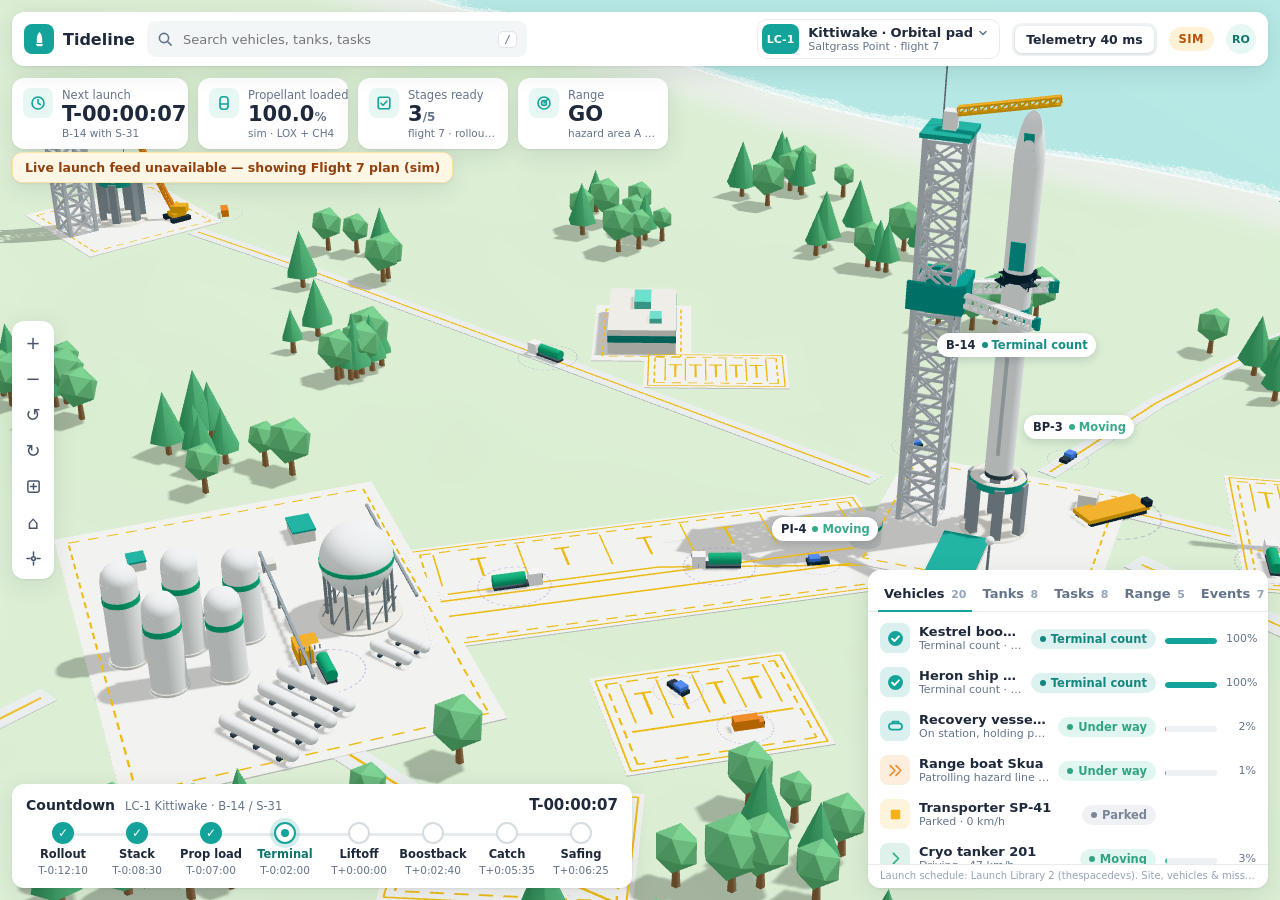
==== commit bbbe2d59: "Replace Lofi, LAX Ramp, and Launch Site pages. Swap the three index files for the r2 / live-relay / " ====
--- a/launch-site/index.html
+++ b/launch-site/index.html
@@ -4,79 +4,73 @@
     <meta charset="UTF-8" />
     <meta name="viewport" content="width=device-width, initial-scale=1.0, viewport-fit=cover" />
     <title>Tideline · Saltgrass Point — launch site ops</title>
-    <link rel="icon" href="data:image/svg+xml,%3Csvg xmlns='http://www.w3.org/2000/svg' viewBox='0 0 32 32'%3E%3Crect width='32' height='32' rx='8' fill='%23111'/%3E%3Cpath fill='white' d='M16 5c3 3 4 7 4 11v6h-8v-6c0-4 1-8 4-11z'/%3E%3Cpath fill='%23fc5a24' d='M10 24h12l-2 3h-8z'/%3E%3C/svg%3E" />
+    <link rel="icon" href="data:image/svg+xml,%3Csvg xmlns='http://www.w3.org/2000/svg' viewBox='0 0 32 32'%3E%3Crect width='32' height='32' rx='8' fill='%2314a39a'/%3E%3Cpath fill='white' d='M16 5c3 3 4 7 4 11v6h-8v-6c0-4 1-8 4-11z'/%3E%3Cpath fill='white' d='M10 24h12l-2 3h-8z'/%3E%3C/svg%3E" />
     
-    <style>@font-face{font-family:TL Mono;src:url([data-uri]) format("woff");font-weight:100 800;font-display:block}:root{--panel: rgba(243, 243, 240, .95);--tile: #e7e7e4;--chip: #e8e8e5;--ink: #1a1a1a;--grey: #85857f;--grey2: #a3a39e;--accent: #fc5a24;--active: #f3dfd7;--r: 8px;--m: 12px;--kpi-w: 452px;--detail-w: 404px;--list-w: 520px;--list-h: 392px;--tl-h: 128px}*{box-sizing:border-box}html,body{margin:0;height:100%;overflow:hidden;background:#d5d7d8}body{font:500 12.5px/1.25 TL Mono,JetBrains Mono,ui-monospace,Menlo,monospace;color:var(--ink);-webkit-font-smoothing:antialiased;font-variant-numeric:tabular-nums}button{font:inherit;color:inherit;background:none;border:0;padding:0;cursor:pointer}input{font:inherit;color:inherit}b{font-weight:700}#app{position:fixed;top:0;right:0;bottom:0;left:0}#c{position:absolute;top:0;right:0;bottom:0;left:0;width:100%;height:100%;display:block;touch-action:none;outline:none}.panel{position:absolute;background:var(--panel);backdrop-filter:blur(6px);-webkit-backdrop-filter:blur(6px);border-radius:var(--r);box-shadow:0 1px 2px #0000000d,0 4px 18px #00000009}.ic{display:inline-block;width:14px;height:14px;flex:none;vertical-align:-2px}.ic svg{width:100%;height:100%;display:block}#topbar{top:var(--m);left:var(--m);right:var(--m);height:48px;display:flex;align-items:center;padding:0 12px 0 14px;z-index:5}.lights{display:flex;gap:7px;margin-right:16px}.lights i{width:11px;height:11px;border-radius:50%;background:#d1d1d1}.lights i:first-child{background:#ff5322}.logo{width:24px;height:24px;border-radius:6px;background:#111;display:grid;place-items:center;margin-right:17px}.logo svg{width:20px;height:20px}.crumbs{display:flex;align-items:center;white-space:nowrap;font-size:12.5px}.crumbs .sep{color:var(--grey2);margin:0 9px}.crumbs .mid{color:var(--grey)}.chip{display:inline-flex;align-items:center;gap:7px;height:28px;padding:0 10px;border-radius:6px;background:var(--tile);white-space:nowrap;font-weight:700}#site-btn{gap:0}#site-btn .ic{width:12px;height:12px;margin-left:8px}.flex1{flex:1 1 0;min-width:12px}.flex2{flex:1.27 1 0;min-width:12px}.search{display:flex;align-items:center;gap:10px;height:32px;width:clamp(160px,24vw,460px);padding:0 12px;border-radius:6px;background:var(--chip);color:var(--grey)}.search input{flex:1;min-width:0;border:0;outline:0;background:transparent;font-size:12px;color:var(--ink)}.search input::placeholder{color:var(--grey)}.search input::-webkit-search-cancel-button{display:none}.right{display:flex;align-items:center;gap:14px;white-space:nowrap}#clock{min-width:12ch;text-align:right}#telemetry{color:var(--grey);margin-right:8px}#range-chip .ic,#alerts .ic{width:13px;height:13px}#alerts.alert{background:var(--accent);color:#fff}.user{display:flex;align-items:center;gap:10px;margin-left:6px}.avatar{width:28px;height:28px;border-radius:50%;background:#111;color:#fff;display:grid;place-items:center;font-size:10px;font-weight:700}.user div{display:flex;flex-direction:column;line-height:1.1}.user small{color:var(--grey);font-size:11px}.menu{z-index:8;padding:6px}#site-menu{top:62px;width:420px}.menu .opt{display:grid;grid-template-columns:18px 54px 98px 1fr;align-items:center;height:36px;padding:0 12px;border-radius:6px;width:100%;text-align:left;font-size:12.5px}.menu .opt:hover,.menu .opt.on,.menu .opt.kb{background:var(--tile)}.menu .opt .d{color:var(--grey)}#search-menu{top:62px;width:460px;max-height:360px;overflow:auto}#search-menu .opt{grid-template-columns:22px 1fr auto}#search-menu .empty{padding:10px 12px;color:var(--grey)}#kpi{top:72px;left:var(--m);width:var(--kpi-w);padding:15px 14px 15px 16px;z-index:3}#kpi .short{display:none}.kpi-note{margin:9px 2px 0;color:var(--grey);font-size:11px;line-height:13px;white-space:nowrap;overflow:hidden;text-overflow:ellipsis}#kpi h6{margin:0 0 11px;font-weight:700;font-size:12.5px;line-height:14px;letter-spacing:.01em}.tiles{display:grid;grid-template-columns:1fr 1fr;gap:9px 10px}.tile{background:var(--tile);border-radius:6px;height:95px;padding:9px 11px;display:flex;flex-direction:column;position:relative;overflow:hidden}.tile small{font-size:12px;color:#3a3a38}.tile .big{font-size:24px;line-height:30px;margin-top:4px;display:flex;align-items:center;letter-spacing:-.01em;white-space:nowrap}.tile .big u{text-decoration:none;font-size:11.5px;color:var(--grey);font-weight:600;margin-left:9px;align-self:center}.tile em{font-style:normal;color:var(--grey);font-size:11.5px;margin-top:2px}.bigic{width:19px;height:19px;margin-right:9px}.spark{position:absolute;left:11px;right:11px;bottom:12px;height:22px;width:calc(100% - 22px);overflow:visible}.segbars{display:flex;gap:5px;margin-top:10px}.segbars i{width:20px;height:7px;border-radius:2px;background:#d3d3cf}.segbars i.on{background:#111}#detail{top:72px;right:var(--m);width:var(--detail-w);padding:14px 16px 16px;z-index:4}.d-head{display:flex;align-items:flex-start;justify-content:space-between}.d-title{font-size:16px;font-weight:700;line-height:20px}.d-sub{color:var(--grey);font-size:12.5px;margin-top:1px}.d-tag{background:var(--accent);color:#fff;font-weight:700;font-size:11px;border-radius:4px;padding:3px 7px;margin-top:2px}.d-close{display:none}.d-status{margin-top:11px;height:30px;border-radius:6px;background:var(--tile);display:flex;align-items:center;padding:0 10px;gap:9px;font-weight:700}.d-status.warn{background:#f6dcd1}.d-status.warn .ic{color:var(--accent)}.d-status .f{margin-left:auto;color:var(--grey);font-weight:600;font-size:12px}.d-grid{display:grid;grid-template-columns:1fr 1fr;gap:6px 8px;margin-top:12px}.d-grid div{background:var(--tile);border-radius:6px;height:44px;padding:6px 9px;display:flex;flex-direction:column;justify-content:center}.d-grid small{color:var(--grey);font-size:11.5px}.d-grid b{font-size:12.5px;margin-top:2px;white-space:nowrap;overflow:hidden;text-overflow:ellipsis}.d-prog{margin-top:15px;display:flex;justify-content:space-between;font-size:12px;font-weight:600}.d-bar{height:7px;border-radius:4px;background:#dcdcd8;margin-top:7px;position:relative}.d-bar i{position:absolute;left:0;top:0;bottom:0;border-radius:4px;background:#111}.d-bar i:after{content:"";position:absolute;right:-3px;top:-1px;width:9px;height:9px;border-radius:50%;background:#111}.hatch{height:10px;margin-top:13px;border-radius:2px;background:repeating-linear-gradient(-55deg,#d7d7d3 0 1.5px,transparent 1.5px 6px)}.d-chart-l{margin-top:14px;color:var(--grey);font-size:12px;font-weight:600}.d-chart{display:block;width:100%;height:52px;margin-top:4px;overflow:visible}#zoom{right:calc(var(--m) * 2 + var(--list-w));bottom:158px;width:44px;padding:0;display:flex;flex-direction:column;z-index:3}#zoom button{height:36px;display:grid;place-items:center;color:#222}#zoom button .ic{width:13px;height:13px}#zoom button:hover{background:#0000000a}#zoom button.on{color:var(--accent)}#timeline{left:var(--m);bottom:var(--m);right:calc(var(--m) * 2 + var(--list-w));height:var(--tl-h);padding:16px 16px 0;z-index:3}.tl-head{display:flex;align-items:center;height:22px}.tl-head>b:first-child{font-size:12px}#tl-sub{color:var(--grey);margin-left:12px;font-size:12px}.tl-t{margin-left:auto;font-size:22px;letter-spacing:.01em}.tl-track{display:flex;gap:5px;height:16px;margin-top:15px;position:relative}.seg{position:relative;border-radius:3px;background:#ababab;height:100%}.seg.cur{background:#cfcfcc}.seg.fut{background:repeating-linear-gradient(-55deg,#dededb 0 1.5px,transparent 1.5px 6px)}.seg .fill{position:absolute;left:0;top:0;bottom:0;background:#ababab;border-radius:3px 0 0 3px}.seg .hold{position:absolute;top:0;bottom:0;width:25px;background:#e86d43;border-radius:2px}.cursor{position:absolute;top:-3px;bottom:-3px;width:2px;background:#e8643a;border-radius:1px}.tl-labels{display:flex;gap:5px;margin-top:9px;font-size:11.5px}.tl-labels span{display:flex;align-items:center;gap:5px;white-space:nowrap;overflow:hidden;color:#3a3a38}.tl-labels span .ic{width:11px;height:11px}.tl-labels span.cur{font-weight:700;color:var(--ink)}#list{right:var(--m);bottom:var(--m);width:var(--list-w);height:var(--list-h);padding:12px 12px 0;z-index:3;display:flex;flex-direction:column;overflow:hidden}.tabs{display:flex;gap:0;height:26px;flex:none}.tabs button{padding:0 10px;border-radius:5px;color:var(--grey);font-size:12px}.tabs button.on{background:#e6e6e3;color:var(--ink);font-weight:600}#rows{flex:1;overflow-y:auto;overflow-x:hidden;margin-top:8px;scrollbar-width:none}#rows::-webkit-scrollbar{display:none}.row{display:flex;align-items:center;width:100%;height:40px;margin-bottom:5px;padding:0 18px 0 15px;border-radius:6px;text-align:left;gap:7px}.row:hover{background:#e9e9e6}.row.on{background:var(--active)}.row .ic{width:14px;height:14px}.row .ic.hot{color:var(--accent)}.row .nm{flex:1;min-width:0;display:flex;flex-direction:column}.row .nm b{font-size:12.5px;white-space:nowrap;overflow:hidden;text-overflow:ellipsis}.row .nm small{color:var(--grey);font-size:11px;white-space:nowrap;overflow:hidden;text-overflow:ellipsis}.row .mt{white-space:nowrap;font-size:12px;color:#3a3a38}.row-note{color:var(--grey);font-size:11px;padding:4px 15px 10px}#tags{position:absolute;top:0;right:0;bottom:0;left:0;pointer-events:none;overflow:hidden;z-index:2}.tag{position:absolute;left:0;top:0;display:flex;align-items:center;gap:5px;height:20px;padding:0 7px 0 6px;border-radius:4px;background:#fff;font-size:11px;font-weight:700;white-space:nowrap;box-shadow:0 1px 2px #0000001f;pointer-events:auto;cursor:pointer;will-change:transform}.tag:after{content:"";position:absolute;left:50%;top:20px;width:1px;height:9px;background:#1e1e1e8c}.tag .ic{width:11px;height:11px}.tag.sel{background:var(--accent);color:#fff}.tag.sel:after{background:var(--accent)}#ruler{position:absolute;left:calc(var(--m) + var(--kpi-w) + 26px);top:370px;width:70px;height:260px;pointer-events:none;z-index:1;font-size:10.5px;color:#4a4a48}#ruler-ticks{position:relative;height:210px}#ruler-ticks i{position:absolute;left:0;height:1px;background:#4a4a48}#ruler-ticks span{position:absolute;left:24px;transform:translateY(-50%)}#ruler-mark{position:absolute;left:13px;width:0;height:0;border:5px solid transparent;border-right:7px solid #222;border-left:0;transform:translateY(-50%)}#ruler-alt{position:absolute;left:0;top:222px}#compass{position:absolute;bottom:152px;left:calc((100vw - var(--list-w) - 3 * var(--m)) / 2 + var(--m) - 210px);width:420px;height:50px;pointer-events:none;z-index:1;font-size:10.5px;color:#4a4a48;overflow:hidden;-webkit-mask-image:linear-gradient(90deg,transparent,#000 15%,#000 85%,transparent);mask-image:linear-gradient(90deg,transparent,#000 15%,#000 85%,transparent)}#compass-ticks{position:absolute;left:0;right:0;top:0;height:26px}#compass-ticks i{position:absolute;bottom:0;width:1px;height:5px;background:#4a4a48}#compass-ticks i.maj{height:10px}#compass-ticks span{position:absolute;top:0;transform:translate(-50%)}#compass .caret{position:absolute;left:50%;top:27px;margin-left:-4px;border:4px solid transparent;border-bottom:6px solid #222;border-top:0}#compass-hdg{position:absolute;left:50%;top:35px;transform:translate(-50%);font-weight:600}@media(max-width:1280px){:root{--list-w: 440px;--detail-w: 380px;--kpi-w: 420px}.user div,#telemetry{display:none}}@media(max-width:640px){:root{--m: 8px;--list-h: 31vh}body{font-size:12px}#topbar{height:44px;top:8px;padding:0 8px}.lights,.crumbs>b,.crumbs .mid,.crumbs .sep,#telemetry,#range-chip,.user div,#alerts,#clock,.flex2{display:none}.logo{margin-right:8px}.search{width:auto;flex:1;min-width:0;height:30px;padding:0 8px}.flex1{flex:0 0 8px;min-width:8px}.right{gap:8px;margin-left:8px}#clock{min-width:0;font-size:11px}#alerts{padding:0 7px}.user{margin-left:0}#site-menu,#search-menu{left:8px!important;right:8px;width:auto;top:56px}.menu .opt{grid-template-columns:18px 48px 92px 1fr;font-size:11.5px}#kpi{top:60px;left:8px;right:8px;width:auto;padding:8px}#kpi h6{margin-bottom:6px;font-size:11px}#kpi .full{display:none}#kpi .short{display:inline}body.has-detail #kpi{display:none}.kpi-note{white-space:normal;font-size:10px;margin-top:6px}.tiles{grid-template-columns:repeat(4,1fr);gap:5px}.tile{height:62px;padding:6px 7px}.tile small{font-size:9.5px;white-space:nowrap;overflow:hidden;text-overflow:ellipsis}.tile .big{font-size:14px;line-height:18px;margin-top:3px}.tile .big u{font-size:9.5px;margin-left:3px}.tile em{font-size:9.5px;white-space:nowrap;overflow:hidden;text-overflow:ellipsis}.bigic{width:12px;height:12px;margin-right:4px}.spark{left:7px;bottom:6px;height:12px;width:calc(100% - 14px)}.segbars{gap:3px;margin-top:7px}.segbars i{width:9px;height:5px}#detail{top:60px;left:8px;right:8px;width:auto;padding:10px 12px;max-height:calc(100% - 60px - var(--list-h) - 110px);overflow:auto;z-index:6}.d-close{display:grid;place-items:center;width:26px;height:26px;margin-left:8px;border-radius:6px;background:var(--tile)}.d-head{gap:6px}.d-head>div:first-child{flex:1;min-width:0}.d-title{font-size:14px}.d-grid div{height:38px;padding:4px 8px}.d-chart,.d-chart-l,.hatch,.d-sub{display:none}.d-status{margin-top:8px;height:26px}.d-grid{margin-top:8px;gap:4px 6px}.d-prog{margin-top:9px}#zoom,#ruler,#compass{display:none}#timeline{left:8px;right:8px;bottom:calc(var(--list-h) + 16px);height:auto;padding:9px 10px}.tl-head>b:first-child{display:none}#tl-sub{margin-left:0;font-size:10.5px;white-space:nowrap;overflow:hidden;text-overflow:ellipsis}.tl-t{font-size:16px}.tl-track{margin-top:7px;height:10px;gap:3px}.tl-labels{margin-top:6px;font-size:10.5px}.tl-labels span{display:none}.tl-labels span.cur{display:flex}#list{left:8px;right:8px;width:auto;padding:8px 8px 0}.tabs button{padding:0 7px;font-size:11px}.row{padding:0 10px;height:38px}.tag{height:18px;font-size:10px;padding:0 5px}.tag:after{top:18px;height:6px}}@media(max-width:400px){#k1-v{font-size:13px;letter-spacing:-.02em}.tiles{grid-template-columns:1.2fr 1fr .9fr .9fr}}
+    <style>:root{--ink: #1e293b;--ink2: #64748b;--line: #e7ecef;--bg: #ffffff;--teal: #14a39a;--mint: #3cc6a0;--orange: #f59e0b;--purple: #7c5cff;--grey: #94a3b8;--r: 12px;--sh: 0 6px 24px rgba(15, 35, 45, .1), 0 1px 3px rgba(15, 35, 45, .08);font-family:Inter,ui-sans-serif,system-ui,-apple-system,Segoe UI,Roboto,Helvetica Neue,Arial,sans-serif;color:var(--ink)}*{box-sizing:border-box}[hidden]{display:none!important}html,body{margin:0;height:100%;overflow:hidden;background:#eef3f3}#app{position:fixed;top:0;right:0;bottom:0;left:0}#c{position:absolute;top:0;right:0;bottom:0;left:0;width:100%;height:100%;display:block;touch-action:none;cursor:grab}#c:active{cursor:grabbing}.panel{position:absolute;background:var(--bg);border-radius:var(--r);box-shadow:var(--sh)}button{font:inherit;color:inherit;cursor:pointer}.gi{display:inline-grid;place-items:center;width:14px;height:14px;flex:none}.gi svg{width:100%;height:100%;display:block}.num{font-variant-numeric:tabular-nums}#topbar{top:12px;left:12px;right:12px;height:54px;display:flex;align-items:center;gap:12px;padding:0 12px;z-index:5}.brand{display:flex;align-items:center;gap:9px;font-weight:700;font-size:16px;white-space:nowrap}.logo{width:30px;height:30px;border-radius:8px;background:var(--teal);color:#fff;display:grid;place-items:center}.logo svg{width:19px;height:19px}.search{display:flex;align-items:center;gap:8px;background:#f3f6f7;border-radius:9px;height:36px;padding:0 10px;width:min(380px,30vw);color:var(--ink2)}.search .gi{width:16px;height:16px}.search input{border:0;outline:0;background:transparent;font:inherit;font-size:13px;color:var(--ink);width:100%;min-width:0}.search input::-webkit-search-cancel-button{display:none}.search kbd{font:11px ui-monospace,monospace;border:1px solid #dfe5e8;border-radius:5px;padding:1px 5px;background:#fff}.spacer{flex:1}.term{display:flex;align-items:center;gap:9px;padding:4px 10px 4px 4px;border-radius:10px;border:1px solid var(--line);background:#fff;text-align:left;white-space:nowrap}.term-badge{min-width:30px;height:30px;padding:0 5px;border-radius:8px;background:var(--teal);color:#fff;font-weight:700;font-size:11px;display:grid;place-items:center}.term b{display:flex;align-items:center;gap:4px;font-weight:600;font-size:13px;color:var(--ink)}.term b .gi{width:12px;height:12px;color:var(--ink2)}.term small{display:block;color:var(--ink2);font-size:11px}.chip{display:inline-flex;align-items:center;gap:6px;font-size:12.5px;font-weight:600;color:#0f766e;background:#e7f7f3;border-radius:8px;padding:7px 10px;white-space:nowrap;font-variant-numeric:tabular-nums}.chip .gi{width:13px;height:13px}.chip.quiet{color:var(--ink2);background:#f1f4f6}.chip.alert{color:#92400e;background:#fef3c7}.seg{display:flex;background:#f1f4f6;border-radius:9px;padding:3px}.seg button{border:0;background:transparent;border-radius:7px;padding:6px 11px;font-size:12.5px;font-weight:600;color:var(--ink2);white-space:nowrap;font-variant-numeric:tabular-nums}.seg button.on{background:#fff;color:var(--ink);box-shadow:0 1px 3px #0000001f}.badge{font-size:11.5px;font-weight:700;letter-spacing:.04em;border-radius:999px;padding:5px 10px;white-space:nowrap}.badge.live{background:#dcfce7;color:#15803d}.badge.live:before{content:"● "}.badge.sim{background:#fff1d6;color:#b45309}.user{display:flex;align-items:center;gap:8px;white-space:nowrap}.avatar{width:30px;height:30px;border-radius:50%;background:#e7f7f3;color:#0f766e;font-size:11px;font-weight:700;display:grid;place-items:center}.user b{display:block;font-size:12.5px;font-weight:600}.user small{display:block;font-size:11px;color:var(--ink2)}.menu{z-index:8;top:72px;width:380px;max-height:60vh;overflow:auto;padding:6px}.menu .opt{display:grid;grid-template-columns:22px 1fr auto;gap:9px;align-items:center;width:100%;border:0;background:transparent;padding:8px;border-radius:9px;text-align:left;font-size:13px}.menu .opt .gi{color:var(--teal)}.menu .opt:hover,.menu .opt.kb,.menu .opt.on{background:#e9f7f4}.menu .opt b{font-weight:600}.menu .d{color:var(--ink2);font-size:11.5px}#site-menu .opt{grid-template-columns:22px auto 1fr auto}.menu .empty{padding:18px;text-align:center;color:var(--ink2);font-size:13px}#kpi{position:absolute;top:78px;left:12px;display:flex;gap:10px;z-index:4}.kpi{background:#fff;border-radius:var(--r);box-shadow:var(--sh);display:flex;gap:9px;align-items:flex-start;padding:10px 11px;width:158px}.kic{width:30px;height:30px;border-radius:8px;background:#e7f7f3;color:var(--teal);display:grid;place-items:center;font-size:15px;flex:none}.kic .gi{width:16px;height:16px}.kpi>div{min-width:0}.kpi small{display:block;white-space:nowrap;font-size:11.5px;color:var(--ink2)}.kpi small .short{display:none}.kpi b{display:block;font-size:21px;line-height:1.2;font-weight:700;white-space:nowrap;font-variant-numeric:tabular-nums}.kpi b span{font-size:12px;color:var(--ink2);font-weight:600}.kpi b span#k2-v,.kpi b span#k3-v{font-size:inherit;color:inherit;font-weight:inherit}.kpi em{display:block;font-style:normal;font-size:10.5px;color:var(--ink2);white-space:nowrap;overflow:hidden;text-overflow:ellipsis;max-width:118px}#k1{width:176px}#k1 em{max-width:136px}#banner{position:absolute;top:152px;left:12px;z-index:4;background:#fff7e6;color:#92400e;border:1px solid #fde3a7;border-radius:10px;padding:7px 12px;font-size:12.5px;font-weight:600;box-shadow:var(--sh);max-width:min(620px,calc(100vw - 380px))}#zoom{left:12px;top:50%;transform:translateY(-50%);display:flex;flex-direction:column;padding:4px;gap:2px;z-index:4}#zoom button{width:34px;height:34px;border:0;background:transparent;border-radius:8px;font-size:18px;color:#475569;display:grid;place-items:center}#zoom button .gi{width:15px;height:15px}#zoom button:hover{background:#f1f5f9}#zoom button.on{background:#e7f7f3;color:var(--teal)}.pill{display:inline-flex;align-items:center;gap:5px;border-radius:999px;padding:3px 9px;font-size:11.5px;font-weight:600;white-space:nowrap}.pill i,.tag span i{width:6px;height:6px;border-radius:50%;background:currentColor;display:inline-block}.t-teal{--t: var(--teal)}.t-mint{--t: var(--mint)}.t-orange{--t: var(--orange)}.t-purple{--t: var(--purple)}.t-grey{--t: var(--grey)}.pill{color:color-mix(in srgb,var(--t) 80%,#111);background:color-mix(in srgb,var(--t) 15%,#fff)}.bar{display:inline-block;width:64px;height:6px;border-radius:9px;background:#edf1f3;overflow:hidden;flex:none}.bar i{display:block;height:100%;background:var(--t, var(--teal));border-radius:9px;transition:width .4s}.bar.ghost{visibility:hidden}#tags{position:absolute;top:0;right:0;bottom:0;left:0;pointer-events:none;z-index:2;overflow:hidden}.tag{position:absolute;left:0;top:0;pointer-events:auto;cursor:pointer;display:flex;align-items:center;gap:6px;height:24px;padding:0 8px 0 9px;background:#fff;border-radius:999px;box-shadow:0 3px 10px #0f232d29;font-size:11.5px;white-space:nowrap;will-change:transform}.tag b{font-weight:700}.tag span{display:inline-flex;align-items:center;gap:4px;font-weight:600;color:color-mix(in srgb,var(--t) 85%,#111)}.tag.sel{box-shadow:0 0 0 2px var(--teal),0 3px 10px #0f232d33;z-index:1}#leader{position:absolute;top:0;right:0;bottom:0;left:0;width:100%;height:100%;pointer-events:none;z-index:3}#leader-path{fill:none;stroke:var(--teal);stroke-width:1.6}#leader-dot{stroke:#fff;stroke-width:2}#detail{top:78px;right:12px;width:324px;max-height:calc(100vh - 420px);overflow:auto;padding:14px;z-index:4}.card-h{display:flex;gap:10px;align-items:center}.card-h>div{flex:1;min-width:0}.card-t{font-weight:700;font-size:17px;white-space:nowrap;overflow:hidden;text-overflow:ellipsis}.card-s{font-size:12px;color:var(--ink2);white-space:nowrap;overflow:hidden;text-overflow:ellipsis}.x{border:0;background:#f1f5f9;width:28px;height:28px;border-radius:8px;font-size:17px;color:#475569;flex:none}.ic{width:30px;height:30px;border-radius:8px;background:color-mix(in srgb,var(--c) 16%,#fff);color:var(--c);display:grid;place-items:center;flex:none}.ic .gi{width:17px;height:17px}.ic.big{width:40px;height:40px;border-radius:10px}.ic.big .gi{width:22px;height:22px}.card-r1{display:flex;align-items:center;gap:10px;margin:10px 0 4px}.muted{color:var(--ink2);font-size:12px}.cprog{margin:10px 0 6px}.cprog>div{display:flex;justify-content:space-between;font-size:12px;color:var(--ink2);margin-bottom:5px}.cprog b{color:var(--ink);font-variant-numeric:tabular-nums}.cprog .bar{width:100%;height:7px}#detail dl{display:grid;grid-template-columns:1fr auto;margin:8px 0 0;font-size:12.5px}#detail dt,#detail dd{margin:0;padding:7px 0;border-top:1px solid var(--line)}#detail dt{color:var(--ink2)}#detail dd{font-weight:600;text-align:right;font-variant-numeric:tabular-nums}.chart-l{display:flex;justify-content:space-between;font-size:12px;color:var(--ink2);margin:10px 0 4px}.d-chart{display:block;width:100%;height:44px}.fine{font-size:10.5px;color:var(--ink2);margin:10px 0 0;line-height:1.4}#timeline{left:12px;bottom:12px;width:min(620px,calc(100vw - 420px));padding:12px 14px;z-index:4}.turn-h{display:flex;gap:10px;align-items:baseline;margin-bottom:8px;font-size:14px;white-space:nowrap}.turn-h .muted{font-size:11.5px;overflow:hidden;text-overflow:ellipsis;min-width:0}.tl-t{margin-left:auto;font-size:15px;font-weight:700;font-variant-numeric:tabular-nums}#tl-track{list-style:none;margin:0;padding:0;display:grid;grid-template-columns:repeat(8,1fr);position:relative}#tl-track:before,#tl-track:after{content:"";position:absolute;top:11px;left:6.25%;right:6.25%;height:3px;background:#e5eaed;border-radius:3px}#tl-track:after{right:auto;width:calc(87.5% * var(--fill) / 100%);background:var(--teal)}#tl-track li{display:flex;flex-direction:column;align-items:center;gap:3px;position:relative;z-index:1;font-size:11.5px;min-width:0}#tl-track li b{font-weight:600;white-space:nowrap}#tl-track li small{color:var(--ink2);font-size:10.5px;white-space:nowrap;font-variant-numeric:tabular-nums}.dot{width:22px;height:22px;border-radius:50%;background:#fff;border:2px solid #d5dde2;display:grid;place-items:center}li.done .dot{background:var(--teal);border-color:var(--teal)}li.done .dot:after{content:"✓";color:#fff;font-size:12px;font-weight:700}li.cur .dot{border-color:var(--teal);box-shadow:0 0 0 4px #14a39a2e}li.cur .dot:after{content:"";width:8px;height:8px;border-radius:50%;background:var(--teal)}li.cur b{color:#0f766e}#list{right:12px;bottom:12px;width:400px;height:318px;display:flex;flex-direction:column;z-index:4;overflow:hidden}.tabs{display:flex;align-items:center;gap:4px;padding:8px 10px 0;border-bottom:1px solid var(--line)}.tabs button{border:0;background:transparent;padding:8px 6px 9px;font-size:13px;font-weight:600;color:var(--ink2);border-bottom:2px solid transparent;margin-bottom:-1px;white-space:nowrap}.tabs button span{font-size:11px;color:#94a3b8;margin-left:2px}.tabs button.on{color:var(--ink);border-bottom-color:var(--teal)}#rows{flex:1;overflow:auto;padding:4px 6px}.row{display:grid;grid-template-columns:30px 1fr auto 52px 30px;align-items:center;gap:9px;padding:7px 6px;border-radius:9px;cursor:pointer;width:100%;border:0;background:transparent;text-align:left}.row:hover{background:#f6f8f9}.row.on{background:#e9f7f4}.row .bar{width:100%}.rt{min-width:0}.rt b{display:block;font-size:13px;white-space:nowrap;overflow:hidden;text-overflow:ellipsis}.rt small{display:block;font-size:11px;color:var(--ink2);white-space:nowrap;overflow:hidden;text-overflow:ellipsis}.row em{font-style:normal;font-size:11px;color:var(--ink2);text-align:right;font-variant-numeric:tabular-nums}.row-note{padding:10px 8px;color:var(--ink2);font-size:11.5px;line-height:1.4}.row-note.warn{color:#92400e}#credit{font-size:10px;color:#94a3b8;padding:5px 12px 7px;border-top:1px solid var(--line);white-space:nowrap;overflow:hidden;text-overflow:ellipsis}@media(max-width:1600px){#k6,.user div{display:none}}@media(max-width:1440px){#range-chip{display:none}}@media(max-width:1280px){.kpi{width:150px}#k5,.chip{display:none}}@media(max-width:1000px){#k4{display:none}.search{width:200px}}@media(max-width:640px){#topbar{top:8px;left:8px;right:8px;height:48px;gap:8px;padding:0 8px}.brand-name,.term,.chip,.search kbd,.user,.seg{display:none}.search{width:auto;flex:1;height:34px}.spacer{display:none}#site-btn.term{display:flex;padding:3px;border:0}#site-btn.term>div{display:none}#kpi{top:62px;left:8px;right:8px;gap:6px;display:grid;grid-template-columns:repeat(3,minmax(0,1fr))}.kpi,#k1{width:auto;min-width:0;padding:8px 9px}.kpi small,.kpi b{white-space:nowrap;overflow:hidden;text-overflow:ellipsis}.kpi small .full{display:none}.kpi small .short{display:inline}.kpi em,#k1 em{max-width:none}.kpi:nth-child(n+4){display:none}.kic{display:none}.kpi b{font-size:18px}#k1 b{font-size:15px;line-height:22px;letter-spacing:-.01em}#banner{top:132px;left:8px;right:8px;max-width:none;font-size:11.5px;line-height:1.3;padding:6px 10px;white-space:normal;overflow-wrap:anywhere}#zoom{display:none}#list{left:8px;right:8px;bottom:8px;width:auto;height:31vh}.tabs button{padding:8px 4px 9px;font-size:12.5px}.tabs button span{display:none}.row{grid-template-columns:30px 1fr auto 40px 26px;gap:7px}#timeline{left:8px;right:8px;width:auto;bottom:calc(31vh + 16px);padding:9px 10px}.turn-h .muted{font-size:10.5px}#tl-track li{font-size:9.5px}#tl-track li small{display:none}#detail{top:132px;left:8px;right:8px;width:auto;padding:11px 12px;max-height:236px}body[data-banner="1"] #detail{top:182px;max-height:180px!important}#detail dl{grid-template-columns:1fr auto 1fr auto;column-gap:10px;margin-top:4px}#detail dl>:nth-child(n+9){display:none}#detail dt,#detail dd{padding:5px 0}.card-r1,.cprog{margin:6px 0 2px}.chart-l,.d-chart,.fine{display:none}#detail{max-height:220px}body.has-detail #kpi{display:none}body.has-detail #banner{top:62px}body.has-detail #detail{top:62px;max-height:196px}body.has-detail[data-banner="1"] #detail{top:108px;max-height:150px!important}body.has-detail #list{height:20vh}body.has-detail #timeline{bottom:calc(20vh + 16px);padding:7px 10px}body.has-detail #tl-track li b{display:none}.menu{left:8px!important;right:8px;width:auto!important;top:62px}}
 </style>
   </head>
   <body>
     <div id="app">
       <canvas id="c" aria-label="3D launch site"></canvas>
-      <div id="tags" aria-hidden="true"></div>
-      <div id="ruler" aria-hidden="true"><div id="ruler-ticks"></div><i id="ruler-mark"></i><span id="ruler-alt">600 m</span></div>
-      <div id="compass" aria-hidden="true"><div id="compass-ticks"></div><i class="caret"></i><span id="compass-hdg">231°</span></div>
+      <svg id="leader" aria-hidden="true"><path id="leader-path" /><circle id="leader-dot" r="4.5" /><circle id="leader-end" r="3" /></svg>
+      <div id="tags"></div>
 
       <header id="topbar" class="panel">
-        <div class="lights" aria-hidden="true"><i></i><i></i><i></i></div>
-        <div class="logo" aria-hidden="true"><svg viewBox="0 0 24 24"><path fill="#fff" d="M12 3.2c2.2 2.3 3.1 5.2 3.1 8.2v4.9H8.9v-4.9c0-3 .9-5.9 3.1-8.2z"/><path fill="#fc5a24" d="M7.5 17.6h9c.3 0 .4.3.2.5-1.2 1.4-2.8 2.2-4.7 2.2s-3.5-.8-4.7-2.2c-.2-.2-.1-.5.2-.5z"/></svg></div>
-        <nav class="crumbs"><b>Tideline</b><span class="sep">/</span><span class="mid">Saltgrass Point</span><span class="sep">/</span>
-          <button id="site-btn" class="chip" aria-haspopup="listbox" aria-expanded="false"><b id="site-code">LC-1</b>&nbsp;<b id="site-name">Kittiwake</b><i data-ic="chev"></i></button></nav>
-        <div class="flex1"></div>
-        <label class="search"><i data-ic="search"></i><input id="search" type="search" placeholder="Search vehicles, tanks, tasks" autocomplete="off" spellcheck="false" /></label>
-        <div class="flex2"></div>
-        <div class="right">
-          <b id="clock">--:--:-- UTC</b>
-          <button id="telemetry" class="plain" title="Telemetry latency — click to change sim speed">Telemetry 38 ms</button>
-          <span id="range-chip" class="chip"><i data-ic="check"></i>Range GO</span>
-          <span id="alerts" class="chip"><i data-ic="dashed"></i><span id="alerts-t">0 alerts</span></span>
-          <div class="user"><span class="avatar">RO</span><div><b>R. Okafor</b><small>Launch director</small></div></div>
-        </div>
+        <div class="brand"><span class="logo"><svg viewBox="0 0 24 24"><path fill="currentColor" d="M12 2.6c2.4 2.4 3.4 5.5 3.4 8.6v5.1H8.6v-5.1c0-3.1 1-6.2 3.4-8.6z"/><path fill="currentColor" d="M7.4 17.8h9.2l-1.6 2.6H9z"/></svg></span><span class="brand-name">Tideline</span></div>
+        <label class="search"><i data-ic="search"></i><input id="search" type="search" placeholder="Search vehicles, tanks, tasks" autocomplete="off" spellcheck="false" /><kbd>/</kbd></label>
+        <div class="spacer"></div>
+        <button id="site-btn" class="term" aria-haspopup="listbox" aria-expanded="false"><span id="site-code" class="term-badge">LC-1</span><div><b><span id="site-name">Kittiwake</span> · <span id="site-desc">Orbital pad</span><i data-ic="chev"></i></b><small id="site-sub">Saltgrass Point · 3 sites</small></div></button>
+        <div id="clock" class="chip">--:--:-- UTC</div>
+        <span id="range-chip" class="chip"><i data-ic="check"></i>Range GO</span>
+        <span id="alerts" class="chip quiet"><i data-ic="dashed"></i><span id="alerts-t">0 alerts</span></span>
+        <div class="seg" role="group" aria-label="Sim speed"><button id="telemetry" type="button" class="on" title="Telemetry latency — click to change sim speed">Telemetry 38 ms</button></div>
+        <div id="mode-badge" class="badge sim">SIM</div>
+        <div class="user" title="R. Okafor · Launch director"><span class="avatar">RO</span><div><b>R. Okafor</b><small>Launch director</small></div></div>
       </header>
       <div id="site-menu" class="panel menu" role="listbox" hidden></div>
       <div id="search-menu" class="panel menu" role="listbox" hidden></div>
 
-      <section id="kpi" class="panel">
-        <h6 id="kpi-title">[LC-1 FLIGHT 7]</h6>
-        <div class="tiles">
-          <div class="tile"><small id="k1-l"><span class="full">Next launch</span><span class="short">Next</span></small><b id="k1-v" class="big">T-00:00:06</b><em id="k1-s">B-14 with S-31</em></div>
-          <div class="tile"><small><span class="full">Propellant loaded</span><span class="short">Prop.</span></small><b class="big"><span id="k2-v">100.0</span> <u>%</u></b><svg id="k2-spark" class="spark" viewBox="0 0 186 22" preserveAspectRatio="none"></svg></div>
-          <div class="tile"><small><span class="full">Stages ready</span><span class="short">Stages</span></small><b class="big"><span id="k3-v">3</span> <u>of 5</u></b><div id="k3-bars" class="segbars"><i></i><i></i><i></i><i></i><i></i></div></div>
-          <div class="tile"><small>Range</small><b class="big"><i data-ic="check" class="bigic"></i>GO</b><svg id="k4-spark" class="spark band" viewBox="0 0 186 22" preserveAspectRatio="none"></svg></div>
-        </div>
-        <p id="kpi-note" class="kpi-note" hidden></p>
+      <section id="kpi">
+        <div class="kpi" id="k1"><span class="kic"><i data-ic="wait"></i></span><div><small id="k1-l"><span class="full">Next launch</span><span class="short">Next</span></small><b id="k1-v">T-00:00:06</b><em id="k1-s">B-14 with S-31</em></div></div>
+        <div class="kpi" id="k2"><span class="kic"><i data-ic="tank"></i></span><div><small><span class="full">Propellant loaded</span><span class="short">Prop.</span></small><b><span id="k2-v">100.0</span><span>%</span></b><em id="k2-s">sim · LOX + CH4</em></div></div>
+        <div class="kpi" id="k3"><span class="kic"><i data-ic="box"></i></span><div><small><span class="full">Stages ready</span><span class="short">Stages</span></small><b><span id="k3-v">3</span><span>/5</span></b><em id="k3-s">rollout → count</em></div></div>
+        <div class="kpi" id="k4"><span class="kic"><i data-ic="radar"></i></span><div><small>Range</small><b id="k4-v">GO</b><em id="k4-s">hazard area A clear</em></div></div>
+        <div class="kpi" id="k5"><span class="kic"><i data-ic="ff"></i></span><div><small>Site vehicles</small><b id="k5-v">—</b><em id="k5-s">sim · moving / total</em></div></div>
+        <div class="kpi" id="k6"><span class="kic"><i data-ic="rocket"></i></span><div><small>Next real launch</small><b id="k6-v">—</b><em id="k6-s">Launch Library 2</em></div></div>
       </section>
-
-      <aside id="detail" class="panel" hidden></aside>
+      <div id="banner" role="status" hidden></div>
 
       <div id="zoom" class="panel">
-        <button data-z="in" aria-label="Zoom in"><i data-ic="plus"></i></button><button data-z="out" aria-label="Zoom out"><i data-ic="minus"></i></button>
-        <button data-z="left" aria-label="Rotate left"><i data-ic="left"></i></button><button data-z="right" aria-label="Rotate right"><i data-ic="right"></i></button>
-        <button data-z="fit" aria-label="Frame selection"><i data-ic="fit"></i></button><button data-z="home" aria-label="Site overview"><i data-ic="home"></i></button>
+        <button data-z="in" aria-label="Zoom in">+</button><button data-z="out" aria-label="Zoom out">−</button>
+        <button data-z="left" aria-label="Rotate left">↺</button><button data-z="right" aria-label="Rotate right">↻</button>
+        <button data-z="fit" aria-label="Frame selection"><i data-ic="fit"></i></button><button data-z="home" aria-label="Site overview">⌂</button>
         <button data-z="follow" aria-label="Follow selection"><i data-ic="target"></i></button>
       </div>
 
+      <aside id="detail" class="panel" hidden></aside>
+
       <section id="timeline" class="panel">
-        <div class="tl-head"><b>[COUNTDOWN]</b><span id="tl-sub">LC-1 Kittiwake · B-14 / S-31</span><b id="tl-t" class="tl-t">T-00:00:06</b></div>
-        <div id="tl-track" class="tl-track"></div>
-        <div id="tl-labels" class="tl-labels"></div>
+        <div class="turn-h"><b>Countdown</b><span id="tl-sub" class="muted">LC-1 Kittiwake · B-14 / S-31</span><b id="tl-t" class="tl-t">T-00:00:06</b></div>
+        <ol id="tl-track"></ol>
       </section>
 
       <section id="list" class="panel">
         <div class="tabs" role="tablist">
-          <button role="tab" data-tab="vehicles" class="on">Vehicles</button><button role="tab" data-tab="tanks">Tanks</button><button role="tab" data-tab="tasks">Tasks</button><button role="tab" data-tab="range">Range</button><button role="tab" data-tab="events">Events</button>
+          <button role="tab" data-tab="vehicles" class="on">Vehicles <span>0</span></button><button role="tab" data-tab="tanks">Tanks <span>0</span></button><button role="tab" data-tab="tasks">Tasks <span>0</span></button><button role="tab" data-tab="range">Range <span>0</span></button><button role="tab" data-tab="events">Events <span>0</span></button>
         </div>
         <div id="rows" role="list"></div>
+        <div id="credit">Launch schedule: Launch Library 2 (thespacedevs). Site, vehicles &amp; mission simulated. Not for operational use.</div>
       </section>
     </div>
-  <script type="module">var Nu=Object.defineProperty;var Fu=(i,t,e)=>t in i?Nu(i,t,{enumerable:!0,configurable:!0,writable:!0,value:e}):i[t]=e;var It=(i,t,e)=>Fu(i,typeof t!="symbol"?t+"":t,e);(function(){const t=document.createElement("link").relList;if(t&&t.supports&&t.supports("modulepreload"))return;for(const s of document.querySelectorAll('link[rel="modulepreload"]'))n(s);new MutationObserver(s=>{for(const r of s)if(r.type==="childList")for(const o of r.addedNodes)o.tagName==="LINK"&&o.rel==="modulepreload"&&n(o)}).observe(document,{childList:!0,subtree:!0});function e(s){const r={};return s.integrity&&(r.integrity=s.integrity),s.referrerPolicy&&(r.referrerPolicy=s.referrerPolicy),s.crossOrigin==="use-credentials"?r.credentials="include":s.crossOrigin==="anonymous"?r.credentials="omit":r.credentials="same-origin",r}function n(s){if(s.ep)return;s.ep=!0;const r=e(s);fetch(s.href,r)}})();/**
+  <script type="module">var sd=Object.defineProperty;var rd=(i,t,e)=>t in i?sd(i,t,{enumerable:!0,configurable:!0,writable:!0,value:e}):i[t]=e;var It=(i,t,e)=>rd(i,typeof t!="symbol"?t+"":t,e);(function(){const t=document.createElement("link").relList;if(t&&t.supports&&t.supports("modulepreload"))return;for(const s of document.querySelectorAll('link[rel="modulepreload"]'))n(s);new MutationObserver(s=>{for(const r of s)if(r.type==="childList")for(const o of r.addedNodes)o.tagName==="LINK"&&o.rel==="modulepreload"&&n(o)}).observe(document,{childList:!0,subtree:!0});function e(s){const r={};return s.integrity&&(r.integrity=s.integrity),s.referrerPolicy&&(r.referrerPolicy=s.referrerPolicy),s.crossOrigin==="use-credentials"?r.credentials="include":s.crossOrigin==="anonymous"?r.credentials="omit":r.credentials="same-origin",r}function n(s){if(s.ep)return;s.ep=!0;const r=e(s);fetch(s.href,r)}})();/**
  * @license
  * Copyright 2010-2024 Three.js Authors
  * SPDX-License-Identifier: MIT
- */const sc="170",Ou=0,Fc=1,Bu=2,yh=1,Sh=2,Ln=3,ri=0,Oe=1,hn=2,si=0,Ji=1,Oc=2,Bc=3,zc=4,zu=5,_i=100,ku=101,Hu=102,Vu=103,Gu=104,Wu=200,Xu=201,$u=202,qu=203,ra=204,oa=205,Yu=206,Ku=207,Zu=208,Ju=209,ju=210,Qu=211,td=212,ed=213,nd=214,aa=0,ca=1,la=2,ns=3,ha=4,ua=5,da=6,fa=7,rc=0,id=1,sd=2,Un=0,rd=1,od=2,ad=3,cd=4,ld=5,hd=6,ud=7,Eh=300,is=301,ss=302,pa=303,ma=304,ao=306,ga=1e3,Mi=1001,_a=1002,qe=1003,dd=1004,tr=1005,xn=1006,mo=1007,yi=1008,On=1009,Th=1010,wh=1011,Hs=1012,oc=1013,Ei=1014,Mn=1015,Zs=1016,ac=1017,cc=1018,rs=1020,bh=35902,Ah=1021,Rh=1022,dn=1023,Ch=1024,Ph=1025,ji=1026,os=1027,lc=1028,hc=1029,Lh=1030,uc=1031,dc=1033,Nr=33776,Fr=33777,Or=33778,Br=33779,va=35840,xa=35841,Ma=35842,ya=35843,Sa=36196,Ea=37492,Ta=37496,wa=37808,ba=37809,Aa=37810,Ra=37811,Ca=37812,Pa=37813,La=37814,Da=37815,Ia=37816,Ua=37817,Na=37818,Fa=37819,Oa=37820,Ba=37821,zr=36492,za=36494,ka=36495,Dh=36283,Ha=36284,Va=36285,Ga=36286,fd=3200,pd=3201,Ih=0,md=1,Qn="",tn="srgb",us="srgb-linear",co="linear",re="srgb",Li=7680,kc=519,gd=512,_d=513,vd=514,Uh=515,xd=516,Md=517,yd=518,Sd=519,Hc=35044,Vc=35048,Gc="300 es",In=2e3,Wr=2001;class ds{addEventListener(t,e){this._listeners===void 0&&(this._listeners={});const n=this._listeners;n[t]===void 0&&(n[t]=[]),n[t].indexOf(e)===-1&&n[t].push(e)}hasEventListener(t,e){if(this._listeners===void 0)return!1;const n=this._listeners;return n[t]!==void 0&&n[t].indexOf(e)!==-1}removeEventListener(t,e){if(this._listeners===void 0)return;const s=this._listeners[t];if(s!==void 0){const r=s.indexOf(e);r!==-1&&s.splice(r,1)}}dispatchEvent(t){if(this._listeners===void 0)return;const n=this._listeners[t.type];if(n!==void 0){t.target=this;const s=n.slice(0);for(let r=0,o=s.length;r<o;r++)s[r].call(this,t);t.target=null}}}const Pe=["00","01","02","03","04","05","06","07","08","09","0a","0b","0c","0d","0e","0f","10","11","12","13","14","15","16","17","18","19","1a","1b","1c","1d","1e","1f","20","21","22","23","24","25","26","27","28","29","2a","2b","2c","2d","2e","2f","30","31","32","33","34","35","36","37","38","39","3a","3b","3c","3d","3e","3f","40","41","42","43","44","45","46","47","48","49","4a","4b","4c","4d","4e","4f","50","51","52","53","54","55","56","57","58","59","5a","5b","5c","5d","5e","5f","60","61","62","63","64","65","66","67","68","69","6a","6b","6c","6d","6e","6f","70","71","72","73","74","75","76","77","78","79","7a","7b","7c","7d","7e","7f","80","81","82","83","84","85","86","87","88","89","8a","8b","8c","8d","8e","8f","90","91","92","93","94","95","96","97","98","99","9a","9b","9c","9d","9e","9f","a0","a1","a2","a3","a4","a5","a6","a7","a8","a9","aa","ab","ac","ad","ae","af","b0","b1","b2","b3","b4","b5","b6","b7","b8","b9","ba","bb","bc","bd","be","bf","c0","c1","c2","c3","c4","c5","c6","c7","c8","c9","ca","cb","cc","cd","ce","cf","d0","d1","d2","d3","d4","d5","d6","d7","d8","d9","da","db","dc","dd","de","df","e0","e1","e2","e3","e4","e5","e6","e7","e8","e9","ea","eb","ec","ed","ee","ef","f0","f1","f2","f3","f4","f5","f6","f7","f8","f9","fa","fb","fc","fd","fe","ff"],go=Math.PI/180,Wa=180/Math.PI;function fs(){const i=Math.random()*4294967295|0,t=Math.random()*4294967295|0,e=Math.random()*4294967295|0,n=Math.random()*4294967295|0;return(Pe[i&255]+Pe[i>>8&255]+Pe[i>>16&255]+Pe[i>>24&255]+"-"+Pe[t&255]+Pe[t>>8&255]+"-"+Pe[t>>16&15|64]+Pe[t>>24&255]+"-"+Pe[e&63|128]+Pe[e>>8&255]+"-"+Pe[e>>16&255]+Pe[e>>24&255]+Pe[n&255]+Pe[n>>8&255]+Pe[n>>16&255]+Pe[n>>24&255]).toLowerCase()}function Ae(i,t,e){return Math.max(t,Math.min(e,i))}function Ed(i,t){return(i%t+t)%t}function _o(i,t,e){return(1-e)*i+e*t}function xs(i,t){switch(t.constructor){case Float32Array:return i;case Uint32Array:return i/4294967295;case Uint16Array:return i/65535;case Uint8Array:return i/255;case Int32Array:return Math.max(i/2147483647,-1);case Int16Array:return Math.max(i/32767,-1);case Int8Array:return Math.max(i/127,-1);default:throw new Error("Invalid component type.")}}function He(i,t){switch(t.constructor){case Float32Array:return i;case Uint32Array:return Math.round(i*4294967295);case Uint16Array:return Math.round(i*65535);case Uint8Array:return Math.round(i*255);case Int32Array:return Math.round(i*2147483647);case Int16Array:return Math.round(i*32767);case Int8Array:return Math.round(i*127);default:throw new Error("Invalid component type.")}}class lt{constructor(t=0,e=0){lt.prototype.isVector2=!0,this.x=t,this.y=e}get width(){return this.x}set width(t){this.x=t}get height(){return this.y}set height(t){this.y=t}set(t,e){return this.x=t,this.y=e,this}setScalar(t){return this.x=t,this.y=t,this}setX(t){return this.x=t,this}setY(t){return this.y=t,this}setComponent(t,e){switch(t){case 0:this.x=e;break;case 1:this.y=e;break;default:throw new Error("index is out of range: "+t)}return this}getComponent(t){switch(t){case 0:return this.x;case 1:return this.y;default:throw new Error("index is out of range: "+t)}}clone(){return new this.constructor(this.x,this.y)}copy(t){return this.x=t.x,this.y=t.y,this}add(t){return this.x+=t.x,this.y+=t.y,this}addScalar(t){return this.x+=t,this.y+=t,this}addVectors(t,e){return this.x=t.x+e.x,this.y=t.y+e.y,this}addScaledVector(t,e){return this.x+=t.x*e,this.y+=t.y*e,this}sub(t){return this.x-=t.x,this.y-=t.y,this}subScalar(t){return this.x-=t,this.y-=t,this}subVectors(t,e){return this.x=t.x-e.x,this.y=t.y-e.y,this}multiply(t){return this.x*=t.x,this.y*=t.y,this}multiplyScalar(t){return this.x*=t,this.y*=t,this}divide(t){return this.x/=t.x,this.y/=t.y,this}divideScalar(t){return this.multiplyScalar(1/t)}applyMatrix3(t){const e=this.x,n=this.y,s=t.elements;return this.x=s[0]*e+s[3]*n+s[6],this.y=s[1]*e+s[4]*n+s[7],this}min(t){return this.x=Math.min(this.x,t.x),this.y=Math.min(this.y,t.y),this}max(t){return this.x=Math.max(this.x,t.x),this.y=Math.max(this.y,t.y),this}clamp(t,e){return this.x=Math.max(t.x,Math.min(e.x,this.x)),this.y=Math.max(t.y,Math.min(e.y,this.y)),this}clampScalar(t,e){return this.x=Math.max(t,Math.min(e,this.x)),this.y=Math.max(t,Math.min(e,this.y)),this}clampLength(t,e){const n=this.length();return this.divideScalar(n||1).multiplyScalar(Math.max(t,Math.min(e,n)))}floor(){return this.x=Math.floor(this.x),this.y=Math.floor(this.y),this}ceil(){return this.x=Math.ceil(this.x),this.y=Math.ceil(this.y),this}round(){return this.x=Math.round(this.x),this.y=Math.round(this.y),this}roundToZero(){return this.x=Math.trunc(this.x),this.y=Math.trunc(this.y),this}negate(){return this.x=-this.x,this.y=-this.y,this}dot(t){return this.x*t.x+this.y*t.y}cross(t){return this.x*t.y-this.y*t.x}lengthSq(){return this.x*this.x+this.y*this.y}length(){return Math.sqrt(this.x*this.x+this.y*this.y)}manhattanLength(){return Math.abs(this.x)+Math.abs(this.y)}normalize(){return this.divideScalar(this.length()||1)}angle(){return Math.atan2(-this.y,-this.x)+Math.PI}angleTo(t){const e=Math.sqrt(this.lengthSq()*t.lengthSq());if(e===0)return Math.PI/2;const n=this.dot(t)/e;return Math.acos(Ae(n,-1,1))}distanceTo(t){return Math.sqrt(this.distanceToSquared(t))}distanceToSquared(t){const e=this.x-t.x,n=this.y-t.y;return e*e+n*n}manhattanDistanceTo(t){return Math.abs(this.x-t.x)+Math.abs(this.y-t.y)}setLength(t){return this.normalize().multiplyScalar(t)}lerp(t,e){return this.x+=(t.x-this.x)*e,this.y+=(t.y-this.y)*e,this}lerpVectors(t,e,n){return this.x=t.x+(e.x-t.x)*n,this.y=t.y+(e.y-t.y)*n,this}equals(t){return t.x===this.x&&t.y===this.y}fromArray(t,e=0){return this.x=t[e],this.y=t[e+1],this}toArray(t=[],e=0){return t[e]=this.x,t[e+1]=this.y,t}fromBufferAttribute(t,e){return this.x=t.getX(e),this.y=t.getY(e),this}rotateAround(t,e){const n=Math.cos(e),s=Math.sin(e),r=this.x-t.x,o=this.y-t.y;return this.x=r*n-o*s+t.x,this.y=r*s+o*n+t.y,this}random(){return this.x=Math.random(),this.y=Math.random(),this}*[Symbol.iterator](){yield this.x,yield this.y}}class Wt{constructor(t,e,n,s,r,o,a,c,l){Wt.prototype.isMatrix3=!0,this.elements=[1,0,0,0,1,0,0,0,1],t!==void 0&&this.set(t,e,n,s,r,o,a,c,l)}set(t,e,n,s,r,o,a,c,l){const h=this.elements;return h[0]=t,h[1]=s,h[2]=a,h[3]=e,h[4]=r,h[5]=c,h[6]=n,h[7]=o,h[8]=l,this}identity(){return this.set(1,0,0,0,1,0,0,0,1),this}copy(t){const e=this.elements,n=t.elements;return e[0]=n[0],e[1]=n[1],e[2]=n[2],e[3]=n[3],e[4]=n[4],e[5]=n[5],e[6]=n[6],e[7]=n[7],e[8]=n[8],this}extractBasis(t,e,n){return t.setFromMatrix3Column(this,0),e.setFromMatrix3Column(this,1),n.setFromMatrix3Column(this,2),this}setFromMatrix4(t){const e=t.elements;return this.set(e[0],e[4],e[8],e[1],e[5],e[9],e[2],e[6],e[10]),this}multiply(t){return this.multiplyMatrices(this,t)}premultiply(t){return this.multiplyMatrices(t,this)}multiplyMatrices(t,e){const n=t.elements,s=e.elements,r=this.elements,o=n[0],a=n[3],c=n[6],l=n[1],h=n[4],u=n[7],d=n[2],p=n[5],g=n[8],_=s[0],m=s[3],f=s[6],y=s[1],S=s[4],v=s[7],D=s[2],b=s[5],C=s[8];return r[0]=o*_+a*y+c*D,r[3]=o*m+a*S+c*b,r[6]=o*f+a*v+c*C,r[1]=l*_+h*y+u*D,r[4]=l*m+h*S+u*b,r[7]=l*f+h*v+u*C,r[2]=d*_+p*y+g*D,r[5]=d*m+p*S+g*b,r[8]=d*f+p*v+g*C,this}multiplyScalar(t){const e=this.elements;return e[0]*=t,e[3]*=t,e[6]*=t,e[1]*=t,e[4]*=t,e[7]*=t,e[2]*=t,e[5]*=t,e[8]*=t,this}determinant(){const t=this.elements,e=t[0],n=t[1],s=t[2],r=t[3],o=t[4],a=t[5],c=t[6],l=t[7],h=t[8];return e*o*h-e*a*l-n*r*h+n*a*c+s*r*l-s*o*c}invert(){const t=this.elements,e=t[0],n=t[1],s=t[2],r=t[3],o=t[4],a=t[5],c=t[6],l=t[7],h=t[8],u=h*o-a*l,d=a*c-h*r,p=l*r-o*c,g=e*u+n*d+s*p;if(g===0)return this.set(0,0,0,0,0,0,0,0,0);const _=1/g;return t[0]=u*_,t[1]=(s*l-h*n)*_,t[2]=(a*n-s*o)*_,t[3]=d*_,t[4]=(h*e-s*c)*_,t[5]=(s*r-a*e)*_,t[6]=p*_,t[7]=(n*c-l*e)*_,t[8]=(o*e-n*r)*_,this}transpose(){let t;const e=this.elements;return t=e[1],e[1]=e[3],e[3]=t,t=e[2],e[2]=e[6],e[6]=t,t=e[5],e[5]=e[7],e[7]=t,this}getNormalMatrix(t){return this.setFromMatrix4(t).invert().transpose()}transposeIntoArray(t){const e=this.elements;return t[0]=e[0],t[1]=e[3],t[2]=e[6],t[3]=e[1],t[4]=e[4],t[5]=e[7],t[6]=e[2],t[7]=e[5],t[8]=e[8],this}setUvTransform(t,e,n,s,r,o,a){const c=Math.cos(r),l=Math.sin(r);return this.set(n*c,n*l,-n*(c*o+l*a)+o+t,-s*l,s*c,-s*(-l*o+c*a)+a+e,0,0,1),this}scale(t,e){return this.premultiply(vo.makeScale(t,e)),this}rotate(t){return this.premultiply(vo.makeRotation(-t)),this}translate(t,e){return this.premultiply(vo.makeTranslation(t,e)),this}makeTranslation(t,e){return t.isVector2?this.set(1,0,t.x,0,1,t.y,0,0,1):this.set(1,0,t,0,1,e,0,0,1),this}makeRotation(t){const e=Math.cos(t),n=Math.sin(t);return this.set(e,-n,0,n,e,0,0,0,1),this}makeScale(t,e){return this.set(t,0,0,0,e,0,0,0,1),this}equals(t){const e=this.elements,n=t.elements;for(let s=0;s<9;s++)if(e[s]!==n[s])return!1;return!0}fromArray(t,e=0){for(let n=0;n<9;n++)this.elements[n]=t[n+e];return this}toArray(t=[],e=0){const n=this.elements;return t[e]=n[0],t[e+1]=n[1],t[e+2]=n[2],t[e+3]=n[3],t[e+4]=n[4],t[e+5]=n[5],t[e+6]=n[6],t[e+7]=n[7],t[e+8]=n[8],t}clone(){return new this.constructor().fromArray(this.elements)}}const vo=new Wt;function Nh(i){for(let t=i.length-1;t>=0;--t)if(i[t]>=65535)return!0;return!1}function Xr(i){return document.createElementNS("http://www.w3.org/1999/xhtml",i)}function Td(){const i=Xr("canvas");return i.style.display="block",i}const Wc={};function Ls(i){i in Wc||(Wc[i]=!0,console.warn(i))}function wd(i,t,e){return new Promise(function(n,s){function r(){switch(i.clientWaitSync(t,i.SYNC_FLUSH_COMMANDS_BIT,0)){case i.WAIT_FAILED:s();break;case i.TIMEOUT_EXPIRED:setTimeout(r,e);break;default:n()}}setTimeout(r,e)})}function bd(i){const t=i.elements;t[2]=.5*t[2]+.5*t[3],t[6]=.5*t[6]+.5*t[7],t[10]=.5*t[10]+.5*t[11],t[14]=.5*t[14]+.5*t[15]}function Ad(i){const t=i.elements;t[11]===-1?(t[10]=-t[10]-1,t[14]=-t[14]):(t[10]=-t[10],t[14]=-t[14]+1)}const jt={enabled:!0,workingColorSpace:us,spaces:{},convert:function(i,t,e){return this.enabled===!1||t===e||!t||!e||(this.spaces[t].transfer===re&&(i.r=Nn(i.r),i.g=Nn(i.g),i.b=Nn(i.b)),this.spaces[t].primaries!==this.spaces[e].primaries&&(i.applyMatrix3(this.spaces[t].toXYZ),i.applyMatrix3(this.spaces[e].fromXYZ)),this.spaces[e].transfer===re&&(i.r=Qi(i.r),i.g=Qi(i.g),i.b=Qi(i.b))),i},fromWorkingColorSpace:function(i,t){return this.convert(i,this.workingColorSpace,t)},toWorkingColorSpace:function(i,t){return this.convert(i,t,this.workingColorSpace)},getPrimaries:function(i){return this.spaces[i].primaries},getTransfer:function(i){return i===Qn?co:this.spaces[i].transfer},getLuminanceCoefficients:function(i,t=this.workingColorSpace){return i.fromArray(this.spaces[t].luminanceCoefficients)},define:function(i){Object.assign(this.spaces,i)},_getMatrix:function(i,t,e){return i.copy(this.spaces[t].toXYZ).multiply(this.spaces[e].fromXYZ)},_getDrawingBufferColorSpace:function(i){return this.spaces[i].outputColorSpaceConfig.drawingBufferColorSpace},_getUnpackColorSpace:function(i=this.workingColorSpace){return this.spaces[i].workingColorSpaceConfig.unpackColorSpace}};function Nn(i){return i<.04045?i*.0773993808:Math.pow(i*.9478672986+.0521327014,2.4)}function Qi(i){return i<.0031308?i*12.92:1.055*Math.pow(i,.41666)-.055}const Xc=[.64,.33,.3,.6,.15,.06],$c=[.2126,.7152,.0722],qc=[.3127,.329],Yc=new Wt().set(.4123908,.3575843,.1804808,.212639,.7151687,.0721923,.0193308,.1191948,.9505322),Kc=new Wt().set(3.2409699,-1.5373832,-.4986108,-.9692436,1.8759675,.0415551,.0556301,-.203977,1.0569715);jt.define({[us]:{primaries:Xc,whitePoint:qc,transfer:co,toXYZ:Yc,fromXYZ:Kc,luminanceCoefficients:$c,workingColorSpaceConfig:{unpackColorSpace:tn},outputColorSpaceConfig:{drawingBufferColorSpace:tn}},[tn]:{primaries:Xc,whitePoint:qc,transfer:re,toXYZ:Yc,fromXYZ:Kc,luminanceCoefficients:$c,outputColorSpaceConfig:{drawingBufferColorSpace:tn}}});let Di;class Rd{static getDataURL(t){if(/^data:/i.test(t.src)||typeof HTMLCanvasElement>"u")return t.src;let e;if(t instanceof HTMLCanvasElement)e=t;else{Di===void 0&&(Di=Xr("canvas")),Di.width=t.width,Di.height=t.height;const n=Di.getContext("2d");t instanceof ImageData?n.putImageData(t,0,0):n.drawImage(t,0,0,t.width,t.height),e=Di}return e.width>2048||e.height>2048?(console.warn("THREE.ImageUtils.getDataURL: Image converted to jpg for performance reasons",t),e.toDataURL("image/jpeg",.6)):e.toDataURL("image/png")}static sRGBToLinear(t){if(typeof HTMLImageElement<"u"&&t instanceof HTMLImageElement||typeof HTMLCanvasElement<"u"&&t instanceof HTMLCanvasElement||typeof ImageBitmap<"u"&&t instanceof ImageBitmap){const e=Xr("canvas");e.width=t.width,e.height=t.height;const n=e.getContext("2d");n.drawImage(t,0,0,t.width,t.height);const s=n.getImageData(0,0,t.width,t.height),r=s.data;for(let o=0;o<r.length;o++)r[o]=Nn(r[o]/255)*255;return n.putImageData(s,0,0),e}else if(t.data){const e=t.data.slice(0);for(let n=0;n<e.length;n++)e instanceof Uint8Array||e instanceof Uint8ClampedArray?e[n]=Math.floor(Nn(e[n]/255)*255):e[n]=Nn(e[n]);return{data:e,width:t.width,height:t.height}}else return console.warn("THREE.ImageUtils.sRGBToLinear(): Unsupported image type. No color space conversion applied."),t}}let Cd=0;class Fh{constructor(t=null){this.isSource=!0,Object.defineProperty(this,"id",{value:Cd++}),this.uuid=fs(),this.data=t,this.dataReady=!0,this.version=0}set needsUpdate(t){t===!0&&this.version++}toJSON(t){const e=t===void 0||typeof t=="string";if(!e&&t.images[this.uuid]!==void 0)return t.images[this.uuid];const n={uuid:this.uuid,url:""},s=this.data;if(s!==null){let r;if(Array.isArray(s)){r=[];for(let o=0,a=s.length;o<a;o++)s[o].isDataTexture?r.push(xo(s[o].image)):r.push(xo(s[o]))}else r=xo(s);n.url=r}return e||(t.images[this.uuid]=n),n}}function xo(i){return typeof HTMLImageElement<"u"&&i instanceof HTMLImageElement||typeof HTMLCanvasElement<"u"&&i instanceof HTMLCanvasElement||typeof ImageBitmap<"u"&&i instanceof ImageBitmap?Rd.getDataURL(i):i.data?{data:Array.from(i.data),width:i.width,height:i.height,type:i.data.constructor.name}:(console.warn("THREE.Texture: Unable to serialize Texture."),{})}let Pd=0;class Be extends ds{constructor(t=Be.DEFAULT_IMAGE,e=Be.DEFAULT_MAPPING,n=Mi,s=Mi,r=xn,o=yi,a=dn,c=On,l=Be.DEFAULT_ANISOTROPY,h=Qn){super(),this.isTexture=!0,Object.defineProperty(this,"id",{value:Pd++}),this.uuid=fs(),this.name="",this.source=new Fh(t),this.mipmaps=[],this.mapping=e,this.channel=0,this.wrapS=n,this.wrapT=s,this.magFilter=r,this.minFilter=o,this.anisotropy=l,this.format=a,this.internalFormat=null,this.type=c,this.offset=new lt(0,0),this.repeat=new lt(1,1),this.center=new lt(0,0),this.rotation=0,this.matrixAutoUpdate=!0,this.matrix=new Wt,this.generateMipmaps=!0,this.premultiplyAlpha=!1,this.flipY=!0,this.unpackAlignment=4,this.colorSpace=h,this.userData={},this.version=0,this.onUpdate=null,this.isRenderTargetTexture=!1,this.pmremVersion=0}get image(){return this.source.data}set image(t=null){this.source.data=t}updateMatrix(){this.matrix.setUvTransform(this.offset.x,this.offset.y,this.repeat.x,this.repeat.y,this.rotation,this.center.x,this.center.y)}clone(){return new this.constructor().copy(this)}copy(t){return this.name=t.name,this.source=t.source,this.mipmaps=t.mipmaps.slice(0),this.mapping=t.mapping,this.channel=t.channel,this.wrapS=t.wrapS,this.wrapT=t.wrapT,this.magFilter=t.magFilter,this.minFilter=t.minFilter,this.anisotropy=t.anisotropy,this.format=t.format,this.internalFormat=t.internalFormat,this.type=t.type,this.offset.copy(t.offset),this.repeat.copy(t.repeat),this.center.copy(t.center),this.rotation=t.rotation,this.matrixAutoUpdate=t.matrixAutoUpdate,this.matrix.copy(t.matrix),this.generateMipmaps=t.generateMipmaps,this.premultiplyAlpha=t.premultiplyAlpha,this.flipY=t.flipY,this.unpackAlignment=t.unpackAlignment,this.colorSpace=t.colorSpace,this.userData=JSON.parse(JSON.stringify(t.userData)),this.needsUpdate=!0,this}toJSON(t){const e=t===void 0||typeof t=="string";if(!e&&t.textures[this.uuid]!==void 0)return t.textures[this.uuid];const n={metadata:{version:4.6,type:"Texture",generator:"Texture.toJSON"},uuid:this.uuid,name:this.name,image:this.source.toJSON(t).uuid,mapping:this.mapping,channel:this.channel,repeat:[this.repeat.x,this.repeat.y],offset:[this.offset.x,this.offset.y],center:[this.center.x,this.center.y],rotation:this.rotation,wrap:[this.wrapS,this.wrapT],format:this.format,internalFormat:this.internalFormat,type:this.type,colorSpace:this.colorSpace,minFilter:this.minFilter,magFilter:this.magFilter,anisotropy:this.anisotropy,flipY:this.flipY,generateMipmaps:this.generateMipmaps,premultiplyAlpha:this.premultiplyAlpha,unpackAlignment:this.unpackAlignment};return Object.keys(this.userData).length>0&&(n.userData=this.userData),e||(t.textures[this.uuid]=n),n}dispose(){this.dispatchEvent({type:"dispose"})}transformUv(t){if(this.mapping!==Eh)return t;if(t.applyMatrix3(this.matrix),t.x<0||t.x>1)switch(this.wrapS){case ga:t.x=t.x-Math.floor(t.x);break;case Mi:t.x=t.x<0?0:1;break;case _a:Math.abs(Math.floor(t.x)%2)===1?t.x=Math.ceil(t.x)-t.x:t.x=t.x-Math.floor(t.x);break}if(t.y<0||t.y>1)switch(this.wrapT){case ga:t.y=t.y-Math.floor(t.y);break;case Mi:t.y=t.y<0?0:1;break;case _a:Math.abs(Math.floor(t.y)%2)===1?t.y=Math.ceil(t.y)-t.y:t.y=t.y-Math.floor(t.y);break}return this.flipY&&(t.y=1-t.y),t}set needsUpdate(t){t===!0&&(this.version++,this.source.needsUpdate=!0)}set needsPMREMUpdate(t){t===!0&&this.pmremVersion++}}Be.DEFAULT_IMAGE=null;Be.DEFAULT_MAPPING=Eh;Be.DEFAULT_ANISOTROPY=1;class xe{constructor(t=0,e=0,n=0,s=1){xe.prototype.isVector4=!0,this.x=t,this.y=e,this.z=n,this.w=s}get width(){return this.z}set width(t){this.z=t}get height(){return this.w}set height(t){this.w=t}set(t,e,n,s){return this.x=t,this.y=e,this.z=n,this.w=s,this}setScalar(t){return this.x=t,this.y=t,this.z=t,this.w=t,this}setX(t){return this.x=t,this}setY(t){return this.y=t,this}setZ(t){return this.z=t,this}setW(t){return this.w=t,this}setComponent(t,e){switch(t){case 0:this.x=e;break;case 1:this.y=e;break;case 2:this.z=e;break;case 3:this.w=e;break;default:throw new Error("index is out of range: "+t)}return this}getComponent(t){switch(t){case 0:return this.x;case 1:return this.y;case 2:return this.z;case 3:return this.w;default:throw new Error("index is out of range: "+t)}}clone(){return new this.constructor(this.x,this.y,this.z,this.w)}copy(t){return this.x=t.x,this.y=t.y,this.z=t.z,this.w=t.w!==void 0?t.w:1,this}add(t){return this.x+=t.x,this.y+=t.y,this.z+=t.z,this.w+=t.w,this}addScalar(t){return this.x+=t,this.y+=t,this.z+=t,this.w+=t,this}addVectors(t,e){return this.x=t.x+e.x,this.y=t.y+e.y,this.z=t.z+e.z,this.w=t.w+e.w,this}addScaledVector(t,e){return this.x+=t.x*e,this.y+=t.y*e,this.z+=t.z*e,this.w+=t.w*e,this}sub(t){return this.x-=t.x,this.y-=t.y,this.z-=t.z,this.w-=t.w,this}subScalar(t){return this.x-=t,this.y-=t,this.z-=t,this.w-=t,this}subVectors(t,e){return this.x=t.x-e.x,this.y=t.y-e.y,this.z=t.z-e.z,this.w=t.w-e.w,this}multiply(t){return this.x*=t.x,this.y*=t.y,this.z*=t.z,this.w*=t.w,this}multiplyScalar(t){return this.x*=t,this.y*=t,this.z*=t,this.w*=t,this}applyMatrix4(t){const e=this.x,n=this.y,s=this.z,r=this.w,o=t.elements;return this.x=o[0]*e+o[4]*n+o[8]*s+o[12]*r,this.y=o[1]*e+o[5]*n+o[9]*s+o[13]*r,this.z=o[2]*e+o[6]*n+o[10]*s+o[14]*r,this.w=o[3]*e+o[7]*n+o[11]*s+o[15]*r,this}divide(t){return this.x/=t.x,this.y/=t.y,this.z/=t.z,this.w/=t.w,this}divideScalar(t){return this.multiplyScalar(1/t)}setAxisAngleFromQuaternion(t){this.w=2*Math.acos(t.w);const e=Math.sqrt(1-t.w*t.w);return e<1e-4?(this.x=1,this.y=0,this.z=0):(this.x=t.x/e,this.y=t.y/e,this.z=t.z/e),this}setAxisAngleFromRotationMatrix(t){let e,n,s,r;const c=t.elements,l=c[0],h=c[4],u=c[8],d=c[1],p=c[5],g=c[9],_=c[2],m=c[6],f=c[10];if(Math.abs(h-d)<.01&&Math.abs(u-_)<.01&&Math.abs(g-m)<.01){if(Math.abs(h+d)<.1&&Math.abs(u+_)<.1&&Math.abs(g+m)<.1&&Math.abs(l+p+f-3)<.1)return this.set(1,0,0,0),this;e=Math.PI;const S=(l+1)/2,v=(p+1)/2,D=(f+1)/2,b=(h+d)/4,C=(u+_)/4,L=(g+m)/4;return S>v&&S>D?S<.01?(n=0,s=.707106781,r=.707106781):(n=Math.sqrt(S),s=b/n,r=C/n):v>D?v<.01?(n=.707106781,s=0,r=.707106781):(s=Math.sqrt(v),n=b/s,r=L/s):D<.01?(n=.707106781,s=.707106781,r=0):(r=Math.sqrt(D),n=C/r,s=L/r),this.set(n,s,r,e),this}let y=Math.sqrt((m-g)*(m-g)+(u-_)*(u-_)+(d-h)*(d-h));return Math.abs(y)<.001&&(y=1),this.x=(m-g)/y,this.y=(u-_)/y,this.z=(d-h)/y,this.w=Math.acos((l+p+f-1)/2),this}setFromMatrixPosition(t){const e=t.elements;return this.x=e[12],this.y=e[13],this.z=e[14],this.w=e[15],this}min(t){return this.x=Math.min(this.x,t.x),this.y=Math.min(this.y,t.y),this.z=Math.min(this.z,t.z),this.w=Math.min(this.w,t.w),this}max(t){return this.x=Math.max(this.x,t.x),this.y=Math.max(this.y,t.y),this.z=Math.max(this.z,t.z),this.w=Math.max(this.w,t.w),this}clamp(t,e){return this.x=Math.max(t.x,Math.min(e.x,this.x)),this.y=Math.max(t.y,Math.min(e.y,this.y)),this.z=Math.max(t.z,Math.min(e.z,this.z)),this.w=Math.max(t.w,Math.min(e.w,this.w)),this}clampScalar(t,e){return this.x=Math.max(t,Math.min(e,this.x)),this.y=Math.max(t,Math.min(e,this.y)),this.z=Math.max(t,Math.min(e,this.z)),this.w=Math.max(t,Math.min(e,this.w)),this}clampLength(t,e){const n=this.length();return this.divideScalar(n||1).multiplyScalar(Math.max(t,Math.min(e,n)))}floor(){return this.x=Math.floor(this.x),this.y=Math.floor(this.y),this.z=Math.floor(this.z),this.w=Math.floor(this.w),this}ceil(){return this.x=Math.ceil(this.x),this.y=Math.ceil(this.y),this.z=Math.ceil(this.z),this.w=Math.ceil(this.w),this}round(){return this.x=Math.round(this.x),this.y=Math.round(this.y),this.z=Math.round(this.z),this.w=Math.round(this.w),this}roundToZero(){return this.x=Math.trunc(this.x),this.y=Math.trunc(this.y),this.z=Math.trunc(this.z),this.w=Math.trunc(this.w),this}negate(){return this.x=-this.x,this.y=-this.y,this.z=-this.z,this.w=-this.w,this}dot(t){return this.x*t.x+this.y*t.y+this.z*t.z+this.w*t.w}lengthSq(){return this.x*this.x+this.y*this.y+this.z*this.z+this.w*this.w}length(){return Math.sqrt(this.x*this.x+this.y*this.y+this.z*this.z+this.w*this.w)}manhattanLength(){return Math.abs(this.x)+Math.abs(this.y)+Math.abs(this.z)+Math.abs(this.w)}normalize(){return this.divideScalar(this.length()||1)}setLength(t){return this.normalize().multiplyScalar(t)}lerp(t,e){return this.x+=(t.x-this.x)*e,this.y+=(t.y-this.y)*e,this.z+=(t.z-this.z)*e,this.w+=(t.w-this.w)*e,this}lerpVectors(t,e,n){return this.x=t.x+(e.x-t.x)*n,this.y=t.y+(e.y-t.y)*n,this.z=t.z+(e.z-t.z)*n,this.w=t.w+(e.w-t.w)*n,this}equals(t){return t.x===this.x&&t.y===this.y&&t.z===this.z&&t.w===this.w}fromArray(t,e=0){return this.x=t[e],this.y=t[e+1],this.z=t[e+2],this.w=t[e+3],this}toArray(t=[],e=0){return t[e]=this.x,t[e+1]=this.y,t[e+2]=this.z,t[e+3]=this.w,t}fromBufferAttribute(t,e){return this.x=t.getX(e),this.y=t.getY(e),this.z=t.getZ(e),this.w=t.getW(e),this}random(){return this.x=Math.random(),this.y=Math.random(),this.z=Math.random(),this.w=Math.random(),this}*[Symbol.iterator](){yield this.x,yield this.y,yield this.z,yield this.w}}class Ld extends ds{constructor(t=1,e=1,n={}){super(),this.isRenderTarget=!0,this.width=t,this.height=e,this.depth=1,this.scissor=new xe(0,0,t,e),this.scissorTest=!1,this.viewport=new xe(0,0,t,e);const s={width:t,height:e,depth:1};n=Object.assign({generateMipmaps:!1,internalFormat:null,minFilter:xn,depthBuffer:!0,stencilBuffer:!1,resolveDepthBuffer:!0,resolveStencilBuffer:!0,depthTexture:null,samples:0,count:1},n);const r=new Be(s,n.mapping,n.wrapS,n.wrapT,n.magFilter,n.minFilter,n.format,n.type,n.anisotropy,n.colorSpace);r.flipY=!1,r.generateMipmaps=n.generateMipmaps,r.internalFormat=n.internalFormat,this.textures=[];const o=n.count;for(let a=0;a<o;a++)this.textures[a]=r.clone(),this.textures[a].isRenderTargetTexture=!0;this.depthBuffer=n.depthBuffer,this.stencilBuffer=n.stencilBuffer,this.resolveDepthBuffer=n.resolveDepthBuffer,this.resolveStencilBuffer=n.resolveStencilBuffer,this.depthTexture=n.depthTexture,this.samples=n.samples}get texture(){return this.textures[0]}set texture(t){this.textures[0]=t}setSize(t,e,n=1){if(this.width!==t||this.height!==e||this.depth!==n){this.width=t,this.height=e,this.depth=n;for(let s=0,r=this.textures.length;s<r;s++)this.textures[s].image.width=t,this.textures[s].image.height=e,this.textures[s].image.depth=n;this.dispose()}this.viewport.set(0,0,t,e),this.scissor.set(0,0,t,e)}clone(){return new this.constructor().copy(this)}copy(t){this.width=t.width,this.height=t.height,this.depth=t.depth,this.scissor.copy(t.scissor),this.scissorTest=t.scissorTest,this.viewport.copy(t.viewport),this.textures.length=0;for(let n=0,s=t.textures.length;n<s;n++)this.textures[n]=t.textures[n].clone(),this.textures[n].isRenderTargetTexture=!0;const e=Object.assign({},t.texture.image);return this.texture.source=new Fh(e),this.depthBuffer=t.depthBuffer,this.stencilBuffer=t.stencilBuffer,this.resolveDepthBuffer=t.resolveDepthBuffer,this.resolveStencilBuffer=t.resolveStencilBuffer,t.depthTexture!==null&&(this.depthTexture=t.depthTexture.clone()),this.samples=t.samples,this}dispose(){this.dispatchEvent({type:"dispose"})}}class Ti extends Ld{constructor(t=1,e=1,n={}){super(t,e,n),this.isWebGLRenderTarget=!0}}class Oh extends Be{constructor(t=null,e=1,n=1,s=1){super(null),this.isDataArrayTexture=!0,this.image={data:t,width:e,height:n,depth:s},this.magFilter=qe,this.minFilter=qe,this.wrapR=Mi,this.generateMipmaps=!1,this.flipY=!1,this.unpackAlignment=1,this.layerUpdates=new Set}addLayerUpdate(t){this.layerUpdates.add(t)}clearLayerUpdates(){this.layerUpdates.clear()}}class Dd extends Be{constructor(t=null,e=1,n=1,s=1){super(null),this.isData3DTexture=!0,this.image={data:t,width:e,height:n,depth:s},this.magFilter=qe,this.minFilter=qe,this.wrapR=Mi,this.generateMipmaps=!1,this.flipY=!1,this.unpackAlignment=1}}class Ai{constructor(t=0,e=0,n=0,s=1){this.isQuaternion=!0,this._x=t,this._y=e,this._z=n,this._w=s}static slerpFlat(t,e,n,s,r,o,a){let c=n[s+0],l=n[s+1],h=n[s+2],u=n[s+3];const d=r[o+0],p=r[o+1],g=r[o+2],_=r[o+3];if(a===0){t[e+0]=c,t[e+1]=l,t[e+2]=h,t[e+3]=u;return}if(a===1){t[e+0]=d,t[e+1]=p,t[e+2]=g,t[e+3]=_;return}if(u!==_||c!==d||l!==p||h!==g){let m=1-a;const f=c*d+l*p+h*g+u*_,y=f>=0?1:-1,S=1-f*f;if(S>Number.EPSILON){const D=Math.sqrt(S),b=Math.atan2(D,f*y);m=Math.sin(m*b)/D,a=Math.sin(a*b)/D}const v=a*y;if(c=c*m+d*v,l=l*m+p*v,h=h*m+g*v,u=u*m+_*v,m===1-a){const D=1/Math.sqrt(c*c+l*l+h*h+u*u);c*=D,l*=D,h*=D,u*=D}}t[e]=c,t[e+1]=l,t[e+2]=h,t[e+3]=u}static multiplyQuaternionsFlat(t,e,n,s,r,o){const a=n[s],c=n[s+1],l=n[s+2],h=n[s+3],u=r[o],d=r[o+1],p=r[o+2],g=r[o+3];return t[e]=a*g+h*u+c*p-l*d,t[e+1]=c*g+h*d+l*u-a*p,t[e+2]=l*g+h*p+a*d-c*u,t[e+3]=h*g-a*u-c*d-l*p,t}get x(){return this._x}set x(t){this._x=t,this._onChangeCallback()}get y(){return this._y}set y(t){this._y=t,this._onChangeCallback()}get z(){return this._z}set z(t){this._z=t,this._onChangeCallback()}get w(){return this._w}set w(t){this._w=t,this._onChangeCallback()}set(t,e,n,s){return this._x=t,this._y=e,this._z=n,this._w=s,this._onChangeCallback(),this}clone(){return new this.constructor(this._x,this._y,this._z,this._w)}copy(t){return this._x=t.x,this._y=t.y,this._z=t.z,this._w=t.w,this._onChangeCallback(),this}setFromEuler(t,e=!0){const n=t._x,s=t._y,r=t._z,o=t._order,a=Math.cos,c=Math.sin,l=a(n/2),h=a(s/2),u=a(r/2),d=c(n/2),p=c(s/2),g=c(r/2);switch(o){case"XYZ":this._x=d*h*u+l*p*g,this._y=l*p*u-d*h*g,this._z=l*h*g+d*p*u,this._w=l*h*u-d*p*g;break;case"YXZ":this._x=d*h*u+l*p*g,this._y=l*p*u-d*h*g,this._z=l*h*g-d*p*u,this._w=l*h*u+d*p*g;break;case"ZXY":this._x=d*h*u-l*p*g,this._y=l*p*u+d*h*g,this._z=l*h*g+d*p*u,this._w=l*h*u-d*p*g;break;case"ZYX":this._x=d*h*u-l*p*g,this._y=l*p*u+d*h*g,this._z=l*h*g-d*p*u,this._w=l*h*u+d*p*g;break;case"YZX":this._x=d*h*u+l*p*g,this._y=l*p*u+d*h*g,this._z=l*h*g-d*p*u,this._w=l*h*u-d*p*g;break;case"XZY":this._x=d*h*u-l*p*g,this._y=l*p*u-d*h*g,this._z=l*h*g+d*p*u,this._w=l*h*u+d*p*g;break;default:console.warn("THREE.Quaternion: .setFromEuler() encountered an unknown order: "+o)}return e===!0&&this._onChangeCallback(),this}setFromAxisAngle(t,e){const n=e/2,s=Math.sin(n);return this._x=t.x*s,this._y=t.y*s,this._z=t.z*s,this._w=Math.cos(n),this._onChangeCallback(),this}setFromRotationMatrix(t){const e=t.elements,n=e[0],s=e[4],r=e[8],o=e[1],a=e[5],c=e[9],l=e[2],h=e[6],u=e[10],d=n+a+u;if(d>0){const p=.5/Math.sqrt(d+1);this._w=.25/p,this._x=(h-c)*p,this._y=(r-l)*p,this._z=(o-s)*p}else if(n>a&&n>u){const p=2*Math.sqrt(1+n-a-u);this._w=(h-c)/p,this._x=.25*p,this._y=(s+o)/p,this._z=(r+l)/p}else if(a>u){const p=2*Math.sqrt(1+a-n-u);this._w=(r-l)/p,this._x=(s+o)/p,this._y=.25*p,this._z=(c+h)/p}else{const p=2*Math.sqrt(1+u-n-a);this._w=(o-s)/p,this._x=(r+l)/p,this._y=(c+h)/p,this._z=.25*p}return this._onChangeCallback(),this}setFromUnitVectors(t,e){let n=t.dot(e)+1;return n<Number.EPSILON?(n=0,Math.abs(t.x)>Math.abs(t.z)?(this._x=-t.y,this._y=t.x,this._z=0,this._w=n):(this._x=0,this._y=-t.z,this._z=t.y,this._w=n)):(this._x=t.y*e.z-t.z*e.y,this._y=t.z*e.x-t.x*e.z,this._z=t.x*e.y-t.y*e.x,this._w=n),this.normalize()}angleTo(t){return 2*Math.acos(Math.abs(Ae(this.dot(t),-1,1)))}rotateTowards(t,e){const n=this.angleTo(t);if(n===0)return this;const s=Math.min(1,e/n);return this.slerp(t,s),this}identity(){return this.set(0,0,0,1)}invert(){return this.conjugate()}conjugate(){return this._x*=-1,this._y*=-1,this._z*=-1,this._onChangeCallback(),this}dot(t){return this._x*t._x+this._y*t._y+this._z*t._z+this._w*t._w}lengthSq(){return this._x*this._x+this._y*this._y+this._z*this._z+this._w*this._w}length(){return Math.sqrt(this._x*this._x+this._y*this._y+this._z*this._z+this._w*this._w)}normalize(){let t=this.length();return t===0?(this._x=0,this._y=0,this._z=0,this._w=1):(t=1/t,this._x=this._x*t,this._y=this._y*t,this._z=this._z*t,this._w=this._w*t),this._onChangeCallback(),this}multiply(t){return this.multiplyQuaternions(this,t)}premultiply(t){return this.multiplyQuaternions(t,this)}multiplyQuaternions(t,e){const n=t._x,s=t._y,r=t._z,o=t._w,a=e._x,c=e._y,l=e._z,h=e._w;return this._x=n*h+o*a+s*l-r*c,this._y=s*h+o*c+r*a-n*l,this._z=r*h+o*l+n*c-s*a,this._w=o*h-n*a-s*c-r*l,this._onChangeCallback(),this}slerp(t,e){if(e===0)return this;if(e===1)return this.copy(t);const n=this._x,s=this._y,r=this._z,o=this._w;let a=o*t._w+n*t._x+s*t._y+r*t._z;if(a<0?(this._w=-t._w,this._x=-t._x,this._y=-t._y,this._z=-t._z,a=-a):this.copy(t),a>=1)return this._w=o,this._x=n,this._y=s,this._z=r,this;const c=1-a*a;if(c<=Number.EPSILON){const p=1-e;return this._w=p*o+e*this._w,this._x=p*n+e*this._x,this._y=p*s+e*this._y,this._z=p*r+e*this._z,this.normalize(),this}const l=Math.sqrt(c),h=Math.atan2(l,a),u=Math.sin((1-e)*h)/l,d=Math.sin(e*h)/l;return this._w=o*u+this._w*d,this._x=n*u+this._x*d,this._y=s*u+this._y*d,this._z=r*u+this._z*d,this._onChangeCallback(),this}slerpQuaternions(t,e,n){return this.copy(t).slerp(e,n)}random(){const t=2*Math.PI*Math.random(),e=2*Math.PI*Math.random(),n=Math.random(),s=Math.sqrt(1-n),r=Math.sqrt(n);return this.set(s*Math.sin(t),s*Math.cos(t),r*Math.sin(e),r*Math.cos(e))}equals(t){return t._x===this._x&&t._y===this._y&&t._z===this._z&&t._w===this._w}fromArray(t,e=0){return this._x=t[e],this._y=t[e+1],this._z=t[e+2],this._w=t[e+3],this._onChangeCallback(),this}toArray(t=[],e=0){return t[e]=this._x,t[e+1]=this._y,t[e+2]=this._z,t[e+3]=this._w,t}fromBufferAttribute(t,e){return this._x=t.getX(e),this._y=t.getY(e),this._z=t.getZ(e),this._w=t.getW(e),this._onChangeCallback(),this}toJSON(){return this.toArray()}_onChange(t){return this._onChangeCallback=t,this}_onChangeCallback(){}*[Symbol.iterator](){yield this._x,yield this._y,yield this._z,yield this._w}}class P{constructor(t=0,e=0,n=0){P.prototype.isVector3=!0,this.x=t,this.y=e,this.z=n}set(t,e,n){return n===void 0&&(n=this.z),this.x=t,this.y=e,this.z=n,this}setScalar(t){return this.x=t,this.y=t,this.z=t,this}setX(t){return this.x=t,this}setY(t){return this.y=t,this}setZ(t){return this.z=t,this}setComponent(t,e){switch(t){case 0:this.x=e;break;case 1:this.y=e;break;case 2:this.z=e;break;default:throw new Error("index is out of range: "+t)}return this}getComponent(t){switch(t){case 0:return this.x;case 1:return this.y;case 2:return this.z;default:throw new Error("index is out of range: "+t)}}clone(){return new this.constructor(this.x,this.y,this.z)}copy(t){return this.x=t.x,this.y=t.y,this.z=t.z,this}add(t){return this.x+=t.x,this.y+=t.y,this.z+=t.z,this}addScalar(t){return this.x+=t,this.y+=t,this.z+=t,this}addVectors(t,e){return this.x=t.x+e.x,this.y=t.y+e.y,this.z=t.z+e.z,this}addScaledVector(t,e){return this.x+=t.x*e,this.y+=t.y*e,this.z+=t.z*e,this}sub(t){return this.x-=t.x,this.y-=t.y,this.z-=t.z,this}subScalar(t){return this.x-=t,this.y-=t,this.z-=t,this}subVectors(t,e){return this.x=t.x-e.x,this.y=t.y-e.y,this.z=t.z-e.z,this}multiply(t){return this.x*=t.x,this.y*=t.y,this.z*=t.z,this}multiplyScalar(t){return this.x*=t,this.y*=t,this.z*=t,this}multiplyVectors(t,e){return this.x=t.x*e.x,this.y=t.y*e.y,this.z=t.z*e.z,this}applyEuler(t){return this.applyQuaternion(Zc.setFromEuler(t))}applyAxisAngle(t,e){return this.applyQuaternion(Zc.setFromAxisAngle(t,e))}applyMatrix3(t){const e=this.x,n=this.y,s=this.z,r=t.elements;return this.x=r[0]*e+r[3]*n+r[6]*s,this.y=r[1]*e+r[4]*n+r[7]*s,this.z=r[2]*e+r[5]*n+r[8]*s,this}applyNormalMatrix(t){return this.applyMatrix3(t).normalize()}applyMatrix4(t){const e=this.x,n=this.y,s=this.z,r=t.elements,o=1/(r[3]*e+r[7]*n+r[11]*s+r[15]);return this.x=(r[0]*e+r[4]*n+r[8]*s+r[12])*o,this.y=(r[1]*e+r[5]*n+r[9]*s+r[13])*o,this.z=(r[2]*e+r[6]*n+r[10]*s+r[14])*o,this}applyQuaternion(t){const e=this.x,n=this.y,s=this.z,r=t.x,o=t.y,a=t.z,c=t.w,l=2*(o*s-a*n),h=2*(a*e-r*s),u=2*(r*n-o*e);return this.x=e+c*l+o*u-a*h,this.y=n+c*h+a*l-r*u,this.z=s+c*u+r*h-o*l,this}project(t){return this.applyMatrix4(t.matrixWorldInverse).applyMatrix4(t.projectionMatrix)}unproject(t){return this.applyMatrix4(t.projectionMatrixInverse).applyMatrix4(t.matrixWorld)}transformDirection(t){const e=this.x,n=this.y,s=this.z,r=t.elements;return this.x=r[0]*e+r[4]*n+r[8]*s,this.y=r[1]*e+r[5]*n+r[9]*s,this.z=r[2]*e+r[6]*n+r[10]*s,this.normalize()}divide(t){return this.x/=t.x,this.y/=t.y,this.z/=t.z,this}divideScalar(t){return this.multiplyScalar(1/t)}min(t){return this.x=Math.min(this.x,t.x),this.y=Math.min(this.y,t.y),this.z=Math.min(this.z,t.z),this}max(t){return this.x=Math.max(this.x,t.x),this.y=Math.max(this.y,t.y),this.z=Math.max(this.z,t.z),this}clamp(t,e){return this.x=Math.max(t.x,Math.min(e.x,this.x)),this.y=Math.max(t.y,Math.min(e.y,this.y)),this.z=Math.max(t.z,Math.min(e.z,this.z)),this}clampScalar(t,e){return this.x=Math.max(t,Math.min(e,this.x)),this.y=Math.max(t,Math.min(e,this.y)),this.z=Math.max(t,Math.min(e,this.z)),this}clampLength(t,e){const n=this.length();return this.divideScalar(n||1).multiplyScalar(Math.max(t,Math.min(e,n)))}floor(){return this.x=Math.floor(this.x),this.y=Math.floor(this.y),this.z=Math.floor(this.z),this}ceil(){return this.x=Math.ceil(this.x),this.y=Math.ceil(this.y),this.z=Math.ceil(this.z),this}round(){return this.x=Math.round(this.x),this.y=Math.round(this.y),this.z=Math.round(this.z),this}roundToZero(){return this.x=Math.trunc(this.x),this.y=Math.trunc(this.y),this.z=Math.trunc(this.z),this}negate(){return this.x=-this.x,this.y=-this.y,this.z=-this.z,this}dot(t){return this.x*t.x+this.y*t.y+this.z*t.z}lengthSq(){return this.x*this.x+this.y*this.y+this.z*this.z}length(){return Math.sqrt(this.x*this.x+this.y*this.y+this.z*this.z)}manhattanLength(){return Math.abs(this.x)+Math.abs(this.y)+Math.abs(this.z)}normalize(){return this.divideScalar(this.length()||1)}setLength(t){return this.normalize().multiplyScalar(t)}lerp(t,e){return this.x+=(t.x-this.x)*e,this.y+=(t.y-this.y)*e,this.z+=(t.z-this.z)*e,this}lerpVectors(t,e,n){return this.x=t.x+(e.x-t.x)*n,this.y=t.y+(e.y-t.y)*n,this.z=t.z+(e.z-t.z)*n,this}cross(t){return this.crossVectors(this,t)}crossVectors(t,e){const n=t.x,s=t.y,r=t.z,o=e.x,a=e.y,c=e.z;return this.x=s*c-r*a,this.y=r*o-n*c,this.z=n*a-s*o,this}projectOnVector(t){const e=t.lengthSq();if(e===0)return this.set(0,0,0);const n=t.dot(this)/e;return this.copy(t).multiplyScalar(n)}projectOnPlane(t){return Mo.copy(this).projectOnVector(t),this.sub(Mo)}reflect(t){return this.sub(Mo.copy(t).multiplyScalar(2*this.dot(t)))}angleTo(t){const e=Math.sqrt(this.lengthSq()*t.lengthSq());if(e===0)return Math.PI/2;const n=this.dot(t)/e;return Math.acos(Ae(n,-1,1))}distanceTo(t){return Math.sqrt(this.distanceToSquared(t))}distanceToSquared(t){const e=this.x-t.x,n=this.y-t.y,s=this.z-t.z;return e*e+n*n+s*s}manhattanDistanceTo(t){return Math.abs(this.x-t.x)+Math.abs(this.y-t.y)+Math.abs(this.z-t.z)}setFromSpherical(t){return this.setFromSphericalCoords(t.radius,t.phi,t.theta)}setFromSphericalCoords(t,e,n){const s=Math.sin(e)*t;return this.x=s*Math.sin(n),this.y=Math.cos(e)*t,this.z=s*Math.cos(n),this}setFromCylindrical(t){return this.setFromCylindricalCoords(t.radius,t.theta,t.y)}setFromCylindricalCoords(t,e,n){return this.x=t*Math.sin(e),this.y=n,this.z=t*Math.cos(e),this}setFromMatrixPosition(t){const e=t.elements;return this.x=e[12],this.y=e[13],this.z=e[14],this}setFromMatrixScale(t){const e=this.setFromMatrixColumn(t,0).length(),n=this.setFromMatrixColumn(t,1).length(),s=this.setFromMatrixColumn(t,2).length();return this.x=e,this.y=n,this.z=s,this}setFromMatrixColumn(t,e){return this.fromArray(t.elements,e*4)}setFromMatrix3Column(t,e){return this.fromArray(t.elements,e*3)}setFromEuler(t){return this.x=t._x,this.y=t._y,this.z=t._z,this}setFromColor(t){return this.x=t.r,this.y=t.g,this.z=t.b,this}equals(t){return t.x===this.x&&t.y===this.y&&t.z===this.z}fromArray(t,e=0){return this.x=t[e],this.y=t[e+1],this.z=t[e+2],this}toArray(t=[],e=0){return t[e]=this.x,t[e+1]=this.y,t[e+2]=this.z,t}fromBufferAttribute(t,e){return this.x=t.getX(e),this.y=t.getY(e),this.z=t.getZ(e),this}random(){return this.x=Math.random(),this.y=Math.random(),this.z=Math.random(),this}randomDirection(){const t=Math.random()*Math.PI*2,e=Math.random()*2-1,n=Math.sqrt(1-e*e);return this.x=n*Math.cos(t),this.y=e,this.z=n*Math.sin(t),this}*[Symbol.iterator](){yield this.x,yield this.y,yield this.z}}const Mo=new P,Zc=new Ai;class Ri{constructor(t=new P(1/0,1/0,1/0),e=new P(-1/0,-1/0,-1/0)){this.isBox3=!0,this.min=t,this.max=e}set(t,e){return this.min.copy(t),this.max.copy(e),this}setFromArray(t){this.makeEmpty();for(let e=0,n=t.length;e<n;e+=3)this.expandByPoint(an.fromArray(t,e));return this}setFromBufferAttribute(t){this.makeEmpty();for(let e=0,n=t.count;e<n;e++)this.expandByPoint(an.fromBufferAttribute(t,e));return this}setFromPoints(t){this.makeEmpty();for(let e=0,n=t.length;e<n;e++)this.expandByPoint(t[e]);return this}setFromCenterAndSize(t,e){const n=an.copy(e).multiplyScalar(.5);return this.min.copy(t).sub(n),this.max.copy(t).add(n),this}setFromObject(t,e=!1){return this.makeEmpty(),this.expandByObject(t,e)}clone(){return new this.constructor().copy(this)}copy(t){return this.min.copy(t.min),this.max.copy(t.max),this}makeEmpty(){return this.min.x=this.min.y=this.min.z=1/0,this.max.x=this.max.y=this.max.z=-1/0,this}isEmpty(){return this.max.x<this.min.x||this.max.y<this.min.y||this.max.z<this.min.z}getCenter(t){return this.isEmpty()?t.set(0,0,0):t.addVectors(this.min,this.max).multiplyScalar(.5)}getSize(t){return this.isEmpty()?t.set(0,0,0):t.subVectors(this.max,this.min)}expandByPoint(t){return this.min.min(t),this.max.max(t),this}expandByVector(t){return this.min.sub(t),this.max.add(t),this}expandByScalar(t){return this.min.addScalar(-t),this.max.addScalar(t),this}expandByObject(t,e=!1){t.updateWorldMatrix(!1,!1);const n=t.geometry;if(n!==void 0){const r=n.getAttribute("position");if(e===!0&&r!==void 0&&t.isInstancedMesh!==!0)for(let o=0,a=r.count;o<a;o++)t.isMesh===!0?t.getVertexPosition(o,an):an.fromBufferAttribute(r,o),an.applyMatrix4(t.matrixWorld),this.expandByPoint(an);else t.boundingBox!==void 0?(t.boundingBox===null&&t.computeBoundingBox(),er.copy(t.boundingBox)):(n.boundingBox===null&&n.computeBoundingBox(),er.copy(n.boundingBox)),er.applyMatrix4(t.matrixWorld),this.union(er)}const s=t.children;for(let r=0,o=s.length;r<o;r++)this.expandByObject(s[r],e);return this}containsPoint(t){return t.x>=this.min.x&&t.x<=this.max.x&&t.y>=this.min.y&&t.y<=this.max.y&&t.z>=this.min.z&&t.z<=this.max.z}containsBox(t){return this.min.x<=t.min.x&&t.max.x<=this.max.x&&this.min.y<=t.min.y&&t.max.y<=this.max.y&&this.min.z<=t.min.z&&t.max.z<=this.max.z}getParameter(t,e){return e.set((t.x-this.min.x)/(this.max.x-this.min.x),(t.y-this.min.y)/(this.max.y-this.min.y),(t.z-this.min.z)/(this.max.z-this.min.z))}intersectsBox(t){return t.max.x>=this.min.x&&t.min.x<=this.max.x&&t.max.y>=this.min.y&&t.min.y<=this.max.y&&t.max.z>=this.min.z&&t.min.z<=this.max.z}intersectsSphere(t){return this.clampPoint(t.center,an),an.distanceToSquared(t.center)<=t.radius*t.radius}intersectsPlane(t){let e,n;return t.normal.x>0?(e=t.normal.x*this.min.x,n=t.normal.x*this.max.x):(e=t.normal.x*this.max.x,n=t.normal.x*this.min.x),t.normal.y>0?(e+=t.normal.y*this.min.y,n+=t.normal.y*this.max.y):(e+=t.normal.y*this.max.y,n+=t.normal.y*this.min.y),t.normal.z>0?(e+=t.normal.z*this.min.z,n+=t.normal.z*this.max.z):(e+=t.normal.z*this.max.z,n+=t.normal.z*this.min.z),e<=-t.constant&&n>=-t.constant}intersectsTriangle(t){if(this.isEmpty())return!1;this.getCenter(Ms),nr.subVectors(this.max,Ms),Ii.subVectors(t.a,Ms),Ui.subVectors(t.b,Ms),Ni.subVectors(t.c,Ms),Xn.subVectors(Ui,Ii),$n.subVectors(Ni,Ui),ci.subVectors(Ii,Ni);let e=[0,-Xn.z,Xn.y,0,-$n.z,$n.y,0,-ci.z,ci.y,Xn.z,0,-Xn.x,$n.z,0,-$n.x,ci.z,0,-ci.x,-Xn.y,Xn.x,0,-$n.y,$n.x,0,-ci.y,ci.x,0];return!yo(e,Ii,Ui,Ni,nr)||(e=[1,0,0,0,1,0,0,0,1],!yo(e,Ii,Ui,Ni,nr))?!1:(ir.crossVectors(Xn,$n),e=[ir.x,ir.y,ir.z],yo(e,Ii,Ui,Ni,nr))}clampPoint(t,e){return e.copy(t).clamp(this.min,this.max)}distanceToPoint(t){return this.clampPoint(t,an).distanceTo(t)}getBoundingSphere(t){return this.isEmpty()?t.makeEmpty():(this.getCenter(t.center),t.radius=this.getSize(an).length()*.5),t}intersect(t){return this.min.max(t.min),this.max.min(t.max),this.isEmpty()&&this.makeEmpty(),this}union(t){return this.min.min(t.min),this.max.max(t.max),this}applyMatrix4(t){return this.isEmpty()?this:(bn[0].set(this.min.x,this.min.y,this.min.z).applyMatrix4(t),bn[1].set(this.min.x,this.min.y,this.max.z).applyMatrix4(t),bn[2].set(this.min.x,this.max.y,this.min.z).applyMatrix4(t),bn[3].set(this.min.x,this.max.y,this.max.z).applyMatrix4(t),bn[4].set(this.max.x,this.min.y,this.min.z).applyMatrix4(t),bn[5].set(this.max.x,this.min.y,this.max.z).applyMatrix4(t),bn[6].set(this.max.x,this.max.y,this.min.z).applyMatrix4(t),bn[7].set(this.max.x,this.max.y,this.max.z).applyMatrix4(t),this.setFromPoints(bn),this)}translate(t){return this.min.add(t),this.max.add(t),this}equals(t){return t.min.equals(this.min)&&t.max.equals(this.max)}}const bn=[new P,new P,new P,new P,new P,new P,new P,new P],an=new P,er=new Ri,Ii=new P,Ui=new P,Ni=new P,Xn=new P,$n=new P,ci=new P,Ms=new P,nr=new P,ir=new P,li=new P;function yo(i,t,e,n,s){for(let r=0,o=i.length-3;r<=o;r+=3){li.fromArray(i,r);const a=s.x*Math.abs(li.x)+s.y*Math.abs(li.y)+s.z*Math.abs(li.z),c=t.dot(li),l=e.dot(li),h=n.dot(li);if(Math.max(-Math.max(c,l,h),Math.min(c,l,h))>a)return!1}return!0}const Id=new Ri,ys=new P,So=new P;class ps{constructor(t=new P,e=-1){this.isSphere=!0,this.center=t,this.radius=e}set(t,e){return this.center.copy(t),this.radius=e,this}setFromPoints(t,e){const n=this.center;e!==void 0?n.copy(e):Id.setFromPoints(t).getCenter(n);let s=0;for(let r=0,o=t.length;r<o;r++)s=Math.max(s,n.distanceToSquared(t[r]));return this.radius=Math.sqrt(s),this}copy(t){return this.center.copy(t.center),this.radius=t.radius,this}isEmpty(){return this.radius<0}makeEmpty(){return this.center.set(0,0,0),this.radius=-1,this}containsPoint(t){return t.distanceToSquared(this.center)<=this.radius*this.radius}distanceToPoint(t){return t.distanceTo(this.center)-this.radius}intersectsSphere(t){const e=this.radius+t.radius;return t.center.distanceToSquared(this.center)<=e*e}intersectsBox(t){return t.intersectsSphere(this)}intersectsPlane(t){return Math.abs(t.distanceToPoint(this.center))<=this.radius}clampPoint(t,e){const n=this.center.distanceToSquared(t);return e.copy(t),n>this.radius*this.radius&&(e.sub(this.center).normalize(),e.multiplyScalar(this.radius).add(this.center)),e}getBoundingBox(t){return this.isEmpty()?(t.makeEmpty(),t):(t.set(this.center,this.center),t.expandByScalar(this.radius),t)}applyMatrix4(t){return this.center.applyMatrix4(t),this.radius=this.radius*t.getMaxScaleOnAxis(),this}translate(t){return this.center.add(t),this}expandByPoint(t){if(this.isEmpty())return this.center.copy(t),this.radius=0,this;ys.subVectors(t,this.center);const e=ys.lengthSq();if(e>this.radius*this.radius){const n=Math.sqrt(e),s=(n-this.radius)*.5;this.center.addScaledVector(ys,s/n),this.radius+=s}return this}union(t){return t.isEmpty()?this:this.isEmpty()?(this.copy(t),this):(this.center.equals(t.center)===!0?this.radius=Math.max(this.radius,t.radius):(So.subVectors(t.center,this.center).setLength(t.radius),this.expandByPoint(ys.copy(t.center).add(So)),this.expandByPoint(ys.copy(t.center).sub(So))),this)}equals(t){return t.center.equals(this.center)&&t.radius===this.radius}clone(){return new this.constructor().copy(this)}}const An=new P,Eo=new P,sr=new P,qn=new P,To=new P,rr=new P,wo=new P;class fc{constructor(t=new P,e=new P(0,0,-1)){this.origin=t,this.direction=e}set(t,e){return this.origin.copy(t),this.direction.copy(e),this}copy(t){return this.origin.copy(t.origin),this.direction.copy(t.direction),this}at(t,e){return e.copy(this.origin).addScaledVector(this.direction,t)}lookAt(t){return this.direction.copy(t).sub(this.origin).normalize(),this}recast(t){return this.origin.copy(this.at(t,An)),this}closestPointToPoint(t,e){e.subVectors(t,this.origin);const n=e.dot(this.direction);return n<0?e.copy(this.origin):e.copy(this.origin).addScaledVector(this.direction,n)}distanceToPoint(t){return Math.sqrt(this.distanceSqToPoint(t))}distanceSqToPoint(t){const e=An.subVectors(t,this.origin).dot(this.direction);return e<0?this.origin.distanceToSquared(t):(An.copy(this.origin).addScaledVector(this.direction,e),An.distanceToSquared(t))}distanceSqToSegment(t,e,n,s){Eo.copy(t).add(e).multiplyScalar(.5),sr.copy(e).sub(t).normalize(),qn.copy(this.origin).sub(Eo);const r=t.distanceTo(e)*.5,o=-this.direction.dot(sr),a=qn.dot(this.direction),c=-qn.dot(sr),l=qn.lengthSq(),h=Math.abs(1-o*o);let u,d,p,g;if(h>0)if(u=o*c-a,d=o*a-c,g=r*h,u>=0)if(d>=-g)if(d<=g){const _=1/h;u*=_,d*=_,p=u*(u+o*d+2*a)+d*(o*u+d+2*c)+l}else d=r,u=Math.max(0,-(o*d+a)),p=-u*u+d*(d+2*c)+l;else d=-r,u=Math.max(0,-(o*d+a)),p=-u*u+d*(d+2*c)+l;else d<=-g?(u=Math.max(0,-(-o*r+a)),d=u>0?-r:Math.min(Math.max(-r,-c),r),p=-u*u+d*(d+2*c)+l):d<=g?(u=0,d=Math.min(Math.max(-r,-c),r),p=d*(d+2*c)+l):(u=Math.max(0,-(o*r+a)),d=u>0?r:Math.min(Math.max(-r,-c),r),p=-u*u+d*(d+2*c)+l);else d=o>0?-r:r,u=Math.max(0,-(o*d+a)),p=-u*u+d*(d+2*c)+l;return n&&n.copy(this.origin).addScaledVector(this.direction,u),s&&s.copy(Eo).addScaledVector(sr,d),p}intersectSphere(t,e){An.subVectors(t.center,this.origin);const n=An.dot(this.direction),s=An.dot(An)-n*n,r=t.radius*t.radius;if(s>r)return null;const o=Math.sqrt(r-s),a=n-o,c=n+o;return c<0?null:a<0?this.at(c,e):this.at(a,e)}intersectsSphere(t){return this.distanceSqToPoint(t.center)<=t.radius*t.radius}distanceToPlane(t){const e=t.normal.dot(this.direction);if(e===0)return t.distanceToPoint(this.origin)===0?0:null;const n=-(this.origin.dot(t.normal)+t.constant)/e;return n>=0?n:null}intersectPlane(t,e){const n=this.distanceToPlane(t);return n===null?null:this.at(n,e)}intersectsPlane(t){const e=t.distanceToPoint(this.origin);return e===0||t.normal.dot(this.direction)*e<0}intersectBox(t,e){let n,s,r,o,a,c;const l=1/this.direction.x,h=1/this.direction.y,u=1/this.direction.z,d=this.origin;return l>=0?(n=(t.min.x-d.x)*l,s=(t.max.x-d.x)*l):(n=(t.max.x-d.x)*l,s=(t.min.x-d.x)*l),h>=0?(r=(t.min.y-d.y)*h,o=(t.max.y-d.y)*h):(r=(t.max.y-d.y)*h,o=(t.min.y-d.y)*h),n>o||r>s||((r>n||isNaN(n))&&(n=r),(o<s||isNaN(s))&&(s=o),u>=0?(a=(t.min.z-d.z)*u,c=(t.max.z-d.z)*u):(a=(t.max.z-d.z)*u,c=(t.min.z-d.z)*u),n>c||a>s)||((a>n||n!==n)&&(n=a),(c<s||s!==s)&&(s=c),s<0)?null:this.at(n>=0?n:s,e)}intersectsBox(t){return this.intersectBox(t,An)!==null}intersectTriangle(t,e,n,s,r){To.subVectors(e,t),rr.subVectors(n,t),wo.crossVectors(To,rr);let o=this.direction.dot(wo),a;if(o>0){if(s)return null;a=1}else if(o<0)a=-1,o=-o;else return null;qn.subVectors(this.origin,t);const c=a*this.direction.dot(rr.crossVectors(qn,rr));if(c<0)return null;const l=a*this.direction.dot(To.cross(qn));if(l<0||c+l>o)return null;const h=-a*qn.dot(wo);return h<0?null:this.at(h/o,r)}applyMatrix4(t){return this.origin.applyMatrix4(t),this.direction.transformDirection(t),this}equals(t){return t.origin.equals(this.origin)&&t.direction.equals(this.direction)}clone(){return new this.constructor().copy(this)}}class Qt{constructor(t,e,n,s,r,o,a,c,l,h,u,d,p,g,_,m){Qt.prototype.isMatrix4=!0,this.elements=[1,0,0,0,0,1,0,0,0,0,1,0,0,0,0,1],t!==void 0&&this.set(t,e,n,s,r,o,a,c,l,h,u,d,p,g,_,m)}set(t,e,n,s,r,o,a,c,l,h,u,d,p,g,_,m){const f=this.elements;return f[0]=t,f[4]=e,f[8]=n,f[12]=s,f[1]=r,f[5]=o,f[9]=a,f[13]=c,f[2]=l,f[6]=h,f[10]=u,f[14]=d,f[3]=p,f[7]=g,f[11]=_,f[15]=m,this}identity(){return this.set(1,0,0,0,0,1,0,0,0,0,1,0,0,0,0,1),this}clone(){return new Qt().fromArray(this.elements)}copy(t){const e=this.elements,n=t.elements;return e[0]=n[0],e[1]=n[1],e[2]=n[2],e[3]=n[3],e[4]=n[4],e[5]=n[5],e[6]=n[6],e[7]=n[7],e[8]=n[8],e[9]=n[9],e[10]=n[10],e[11]=n[11],e[12]=n[12],e[13]=n[13],e[14]=n[14],e[15]=n[15],this}copyPosition(t){const e=this.elements,n=t.elements;return e[12]=n[12],e[13]=n[13],e[14]=n[14],this}setFromMatrix3(t){const e=t.elements;return this.set(e[0],e[3],e[6],0,e[1],e[4],e[7],0,e[2],e[5],e[8],0,0,0,0,1),this}extractBasis(t,e,n){return t.setFromMatrixColumn(this,0),e.setFromMatrixColumn(this,1),n.setFromMatrixColumn(this,2),this}makeBasis(t,e,n){return this.set(t.x,e.x,n.x,0,t.y,e.y,n.y,0,t.z,e.z,n.z,0,0,0,0,1),this}extractRotation(t){const e=this.elements,n=t.elements,s=1/Fi.setFromMatrixColumn(t,0).length(),r=1/Fi.setFromMatrixColumn(t,1).length(),o=1/Fi.setFromMatrixColumn(t,2).length();return e[0]=n[0]*s,e[1]=n[1]*s,e[2]=n[2]*s,e[3]=0,e[4]=n[4]*r,e[5]=n[5]*r,e[6]=n[6]*r,e[7]=0,e[8]=n[8]*o,e[9]=n[9]*o,e[10]=n[10]*o,e[11]=0,e[12]=0,e[13]=0,e[14]=0,e[15]=1,this}makeRotationFromEuler(t){const e=this.elements,n=t.x,s=t.y,r=t.z,o=Math.cos(n),a=Math.sin(n),c=Math.cos(s),l=Math.sin(s),h=Math.cos(r),u=Math.sin(r);if(t.order==="XYZ"){const d=o*h,p=o*u,g=a*h,_=a*u;e[0]=c*h,e[4]=-c*u,e[8]=l,e[1]=p+g*l,e[5]=d-_*l,e[9]=-a*c,e[2]=_-d*l,e[6]=g+p*l,e[10]=o*c}else if(t.order==="YXZ"){const d=c*h,p=c*u,g=l*h,_=l*u;e[0]=d+_*a,e[4]=g*a-p,e[8]=o*l,e[1]=o*u,e[5]=o*h,e[9]=-a,e[2]=p*a-g,e[6]=_+d*a,e[10]=o*c}else if(t.order==="ZXY"){const d=c*h,p=c*u,g=l*h,_=l*u;e[0]=d-_*a,e[4]=-o*u,e[8]=g+p*a,e[1]=p+g*a,e[5]=o*h,e[9]=_-d*a,e[2]=-o*l,e[6]=a,e[10]=o*c}else if(t.order==="ZYX"){const d=o*h,p=o*u,g=a*h,_=a*u;e[0]=c*h,e[4]=g*l-p,e[8]=d*l+_,e[1]=c*u,e[5]=_*l+d,e[9]=p*l-g,e[2]=-l,e[6]=a*c,e[10]=o*c}else if(t.order==="YZX"){const d=o*c,p=o*l,g=a*c,_=a*l;e[0]=c*h,e[4]=_-d*u,e[8]=g*u+p,e[1]=u,e[5]=o*h,e[9]=-a*h,e[2]=-l*h,e[6]=p*u+g,e[10]=d-_*u}else if(t.order==="XZY"){const d=o*c,p=o*l,g=a*c,_=a*l;e[0]=c*h,e[4]=-u,e[8]=l*h,e[1]=d*u+_,e[5]=o*h,e[9]=p*u-g,e[2]=g*u-p,e[6]=a*h,e[10]=_*u+d}return e[3]=0,e[7]=0,e[11]=0,e[12]=0,e[13]=0,e[14]=0,e[15]=1,this}makeRotationFromQuaternion(t){return this.compose(Ud,t,Nd)}lookAt(t,e,n){const s=this.elements;return Xe.subVectors(t,e),Xe.lengthSq()===0&&(Xe.z=1),Xe.normalize(),Yn.crossVectors(n,Xe),Yn.lengthSq()===0&&(Math.abs(n.z)===1?Xe.x+=1e-4:Xe.z+=1e-4,Xe.normalize(),Yn.crossVectors(n,Xe)),Yn.normalize(),or.crossVectors(Xe,Yn),s[0]=Yn.x,s[4]=or.x,s[8]=Xe.x,s[1]=Yn.y,s[5]=or.y,s[9]=Xe.y,s[2]=Yn.z,s[6]=or.z,s[10]=Xe.z,this}multiply(t){return this.multiplyMatrices(this,t)}premultiply(t){return this.multiplyMatrices(t,this)}multiplyMatrices(t,e){const n=t.elements,s=e.elements,r=this.elements,o=n[0],a=n[4],c=n[8],l=n[12],h=n[1],u=n[5],d=n[9],p=n[13],g=n[2],_=n[6],m=n[10],f=n[14],y=n[3],S=n[7],v=n[11],D=n[15],b=s[0],C=s[4],L=s[8],T=s[12],M=s[1],R=s[5],B=s[9],F=s[13],V=s[2],X=s[6],H=s[10],Z=s[14],G=s[3],ht=s[7],it=s[11],pt=s[15];return r[0]=o*b+a*M+c*V+l*G,r[4]=o*C+a*R+c*X+l*ht,r[8]=o*L+a*B+c*H+l*it,r[12]=o*T+a*F+c*Z+l*pt,r[1]=h*b+u*M+d*V+p*G,r[5]=h*C+u*R+d*X+p*ht,r[9]=h*L+u*B+d*H+p*it,r[13]=h*T+u*F+d*Z+p*pt,r[2]=g*b+_*M+m*V+f*G,r[6]=g*C+_*R+m*X+f*ht,r[10]=g*L+_*B+m*H+f*it,r[14]=g*T+_*F+m*Z+f*pt,r[3]=y*b+S*M+v*V+D*G,r[7]=y*C+S*R+v*X+D*ht,r[11]=y*L+S*B+v*H+D*it,r[15]=y*T+S*F+v*Z+D*pt,this}multiplyScalar(t){const e=this.elements;return e[0]*=t,e[4]*=t,e[8]*=t,e[12]*=t,e[1]*=t,e[5]*=t,e[9]*=t,e[13]*=t,e[2]*=t,e[6]*=t,e[10]*=t,e[14]*=t,e[3]*=t,e[7]*=t,e[11]*=t,e[15]*=t,this}determinant(){const t=this.elements,e=t[0],n=t[4],s=t[8],r=t[12],o=t[1],a=t[5],c=t[9],l=t[13],h=t[2],u=t[6],d=t[10],p=t[14],g=t[3],_=t[7],m=t[11],f=t[15];return g*(+r*c*u-s*l*u-r*a*d+n*l*d+s*a*p-n*c*p)+_*(+e*c*p-e*l*d+r*o*d-s*o*p+s*l*h-r*c*h)+m*(+e*l*u-e*a*p-r*o*u+n*o*p+r*a*h-n*l*h)+f*(-s*a*h-e*c*u+e*a*d+s*o*u-n*o*d+n*c*h)}transpose(){const t=this.elements;let e;return e=t[1],t[1]=t[4],t[4]=e,e=t[2],t[2]=t[8],t[8]=e,e=t[6],t[6]=t[9],t[9]=e,e=t[3],t[3]=t[12],t[12]=e,e=t[7],t[7]=t[13],t[13]=e,e=t[11],t[11]=t[14],t[14]=e,this}setPosition(t,e,n){const s=this.elements;return t.isVector3?(s[12]=t.x,s[13]=t.y,s[14]=t.z):(s[12]=t,s[13]=e,s[14]=n),this}invert(){const t=this.elements,e=t[0],n=t[1],s=t[2],r=t[3],o=t[4],a=t[5],c=t[6],l=t[7],h=t[8],u=t[9],d=t[10],p=t[11],g=t[12],_=t[13],m=t[14],f=t[15],y=u*m*l-_*d*l+_*c*p-a*m*p-u*c*f+a*d*f,S=g*d*l-h*m*l-g*c*p+o*m*p+h*c*f-o*d*f,v=h*_*l-g*u*l+g*a*p-o*_*p-h*a*f+o*u*f,D=g*u*c-h*_*c-g*a*d+o*_*d+h*a*m-o*u*m,b=e*y+n*S+s*v+r*D;if(b===0)return this.set(0,0,0,0,0,0,0,0,0,0,0,0,0,0,0,0);const C=1/b;return t[0]=y*C,t[1]=(_*d*r-u*m*r-_*s*p+n*m*p+u*s*f-n*d*f)*C,t[2]=(a*m*r-_*c*r+_*s*l-n*m*l-a*s*f+n*c*f)*C,t[3]=(u*c*r-a*d*r-u*s*l+n*d*l+a*s*p-n*c*p)*C,t[4]=S*C,t[5]=(h*m*r-g*d*r+g*s*p-e*m*p-h*s*f+e*d*f)*C,t[6]=(g*c*r-o*m*r-g*s*l+e*m*l+o*s*f-e*c*f)*C,t[7]=(o*d*r-h*c*r+h*s*l-e*d*l-o*s*p+e*c*p)*C,t[8]=v*C,t[9]=(g*u*r-h*_*r-g*n*p+e*_*p+h*n*f-e*u*f)*C,t[10]=(o*_*r-g*a*r+g*n*l-e*_*l-o*n*f+e*a*f)*C,t[11]=(h*a*r-o*u*r-h*n*l+e*u*l+o*n*p-e*a*p)*C,t[12]=D*C,t[13]=(h*_*s-g*u*s+g*n*d-e*_*d-h*n*m+e*u*m)*C,t[14]=(g*a*s-o*_*s-g*n*c+e*_*c+o*n*m-e*a*m)*C,t[15]=(o*u*s-h*a*s+h*n*c-e*u*c-o*n*d+e*a*d)*C,this}scale(t){const e=this.elements,n=t.x,s=t.y,r=t.z;return e[0]*=n,e[4]*=s,e[8]*=r,e[1]*=n,e[5]*=s,e[9]*=r,e[2]*=n,e[6]*=s,e[10]*=r,e[3]*=n,e[7]*=s,e[11]*=r,this}getMaxScaleOnAxis(){const t=this.elements,e=t[0]*t[0]+t[1]*t[1]+t[2]*t[2],n=t[4]*t[4]+t[5]*t[5]+t[6]*t[6],s=t[8]*t[8]+t[9]*t[9]+t[10]*t[10];return Math.sqrt(Math.max(e,n,s))}makeTranslation(t,e,n){return t.isVector3?this.set(1,0,0,t.x,0,1,0,t.y,0,0,1,t.z,0,0,0,1):this.set(1,0,0,t,0,1,0,e,0,0,1,n,0,0,0,1),this}makeRotationX(t){const e=Math.cos(t),n=Math.sin(t);return this.set(1,0,0,0,0,e,-n,0,0,n,e,0,0,0,0,1),this}makeRotationY(t){const e=Math.cos(t),n=Math.sin(t);return this.set(e,0,n,0,0,1,0,0,-n,0,e,0,0,0,0,1),this}makeRotationZ(t){const e=Math.cos(t),n=Math.sin(t);return this.set(e,-n,0,0,n,e,0,0,0,0,1,0,0,0,0,1),this}makeRotationAxis(t,e){const n=Math.cos(e),s=Math.sin(e),r=1-n,o=t.x,a=t.y,c=t.z,l=r*o,h=r*a;return this.set(l*o+n,l*a-s*c,l*c+s*a,0,l*a+s*c,h*a+n,h*c-s*o,0,l*c-s*a,h*c+s*o,r*c*c+n,0,0,0,0,1),this}makeScale(t,e,n){return this.set(t,0,0,0,0,e,0,0,0,0,n,0,0,0,0,1),this}makeShear(t,e,n,s,r,o){return this.set(1,n,r,0,t,1,o,0,e,s,1,0,0,0,0,1),this}compose(t,e,n){const s=this.elements,r=e._x,o=e._y,a=e._z,c=e._w,l=r+r,h=o+o,u=a+a,d=r*l,p=r*h,g=r*u,_=o*h,m=o*u,f=a*u,y=c*l,S=c*h,v=c*u,D=n.x,b=n.y,C=n.z;return s[0]=(1-(_+f))*D,s[1]=(p+v)*D,s[2]=(g-S)*D,s[3]=0,s[4]=(p-v)*b,s[5]=(1-(d+f))*b,s[6]=(m+y)*b,s[7]=0,s[8]=(g+S)*C,s[9]=(m-y)*C,s[10]=(1-(d+_))*C,s[11]=0,s[12]=t.x,s[13]=t.y,s[14]=t.z,s[15]=1,this}decompose(t,e,n){const s=this.elements;let r=Fi.set(s[0],s[1],s[2]).length();const o=Fi.set(s[4],s[5],s[6]).length(),a=Fi.set(s[8],s[9],s[10]).length();this.determinant()<0&&(r=-r),t.x=s[12],t.y=s[13],t.z=s[14],cn.copy(this);const l=1/r,h=1/o,u=1/a;return cn.elements[0]*=l,cn.elements[1]*=l,cn.elements[2]*=l,cn.elements[4]*=h,cn.elements[5]*=h,cn.elements[6]*=h,cn.elements[8]*=u,cn.elements[9]*=u,cn.elements[10]*=u,e.setFromRotationMatrix(cn),n.x=r,n.y=o,n.z=a,this}makePerspective(t,e,n,s,r,o,a=In){const c=this.elements,l=2*r/(e-t),h=2*r/(n-s),u=(e+t)/(e-t),d=(n+s)/(n-s);let p,g;if(a===In)p=-(o+r)/(o-r),g=-2*o*r/(o-r);else if(a===Wr)p=-o/(o-r),g=-o*r/(o-r);else throw new Error("THREE.Matrix4.makePerspective(): Invalid coordinate system: "+a);return c[0]=l,c[4]=0,c[8]=u,c[12]=0,c[1]=0,c[5]=h,c[9]=d,c[13]=0,c[2]=0,c[6]=0,c[10]=p,c[14]=g,c[3]=0,c[7]=0,c[11]=-1,c[15]=0,this}makeOrthographic(t,e,n,s,r,o,a=In){const c=this.elements,l=1/(e-t),h=1/(n-s),u=1/(o-r),d=(e+t)*l,p=(n+s)*h;let g,_;if(a===In)g=(o+r)*u,_=-2*u;else if(a===Wr)g=r*u,_=-1*u;else throw new Error("THREE.Matrix4.makeOrthographic(): Invalid coordinate system: "+a);return c[0]=2*l,c[4]=0,c[8]=0,c[12]=-d,c[1]=0,c[5]=2*h,c[9]=0,c[13]=-p,c[2]=0,c[6]=0,c[10]=_,c[14]=-g,c[3]=0,c[7]=0,c[11]=0,c[15]=1,this}equals(t){const e=this.elements,n=t.elements;for(let s=0;s<16;s++)if(e[s]!==n[s])return!1;return!0}fromArray(t,e=0){for(let n=0;n<16;n++)this.elements[n]=t[n+e];return this}toArray(t=[],e=0){const n=this.elements;return t[e]=n[0],t[e+1]=n[1],t[e+2]=n[2],t[e+3]=n[3],t[e+4]=n[4],t[e+5]=n[5],t[e+6]=n[6],t[e+7]=n[7],t[e+8]=n[8],t[e+9]=n[9],t[e+10]=n[10],t[e+11]=n[11],t[e+12]=n[12],t[e+13]=n[13],t[e+14]=n[14],t[e+15]=n[15],t}}const Fi=new P,cn=new Qt,Ud=new P(0,0,0),Nd=new P(1,1,1),Yn=new P,or=new P,Xe=new P,Jc=new Qt,jc=new Ai;class mn{constructor(t=0,e=0,n=0,s=mn.DEFAULT_ORDER){this.isEuler=!0,this._x=t,this._y=e,this._z=n,this._order=s}get x(){return this._x}set x(t){this._x=t,this._onChangeCallback()}get y(){return this._y}set y(t){this._y=t,this._onChangeCallback()}get z(){return this._z}set z(t){this._z=t,this._onChangeCallback()}get order(){return this._order}set order(t){this._order=t,this._onChangeCallback()}set(t,e,n,s=this._order){return this._x=t,this._y=e,this._z=n,this._order=s,this._onChangeCallback(),this}clone(){return new this.constructor(this._x,this._y,this._z,this._order)}copy(t){return this._x=t._x,this._y=t._y,this._z=t._z,this._order=t._order,this._onChangeCallback(),this}setFromRotationMatrix(t,e=this._order,n=!0){const s=t.elements,r=s[0],o=s[4],a=s[8],c=s[1],l=s[5],h=s[9],u=s[2],d=s[6],p=s[10];switch(e){case"XYZ":this._y=Math.asin(Ae(a,-1,1)),Math.abs(a)<.9999999?(this._x=Math.atan2(-h,p),this._z=Math.atan2(-o,r)):(this._x=Math.atan2(d,l),this._z=0);break;case"YXZ":this._x=Math.asin(-Ae(h,-1,1)),Math.abs(h)<.9999999?(this._y=Math.atan2(a,p),this._z=Math.atan2(c,l)):(this._y=Math.atan2(-u,r),this._z=0);break;case"ZXY":this._x=Math.asin(Ae(d,-1,1)),Math.abs(d)<.9999999?(this._y=Math.atan2(-u,p),this._z=Math.atan2(-o,l)):(this._y=0,this._z=Math.atan2(c,r));break;case"ZYX":this._y=Math.asin(-Ae(u,-1,1)),Math.abs(u)<.9999999?(this._x=Math.atan2(d,p),this._z=Math.atan2(c,r)):(this._x=0,this._z=Math.atan2(-o,l));break;case"YZX":this._z=Math.asin(Ae(c,-1,1)),Math.abs(c)<.9999999?(this._x=Math.atan2(-h,l),this._y=Math.atan2(-u,r)):(this._x=0,this._y=Math.atan2(a,p));break;case"XZY":this._z=Math.asin(-Ae(o,-1,1)),Math.abs(o)<.9999999?(this._x=Math.atan2(d,l),this._y=Math.atan2(a,r)):(this._x=Math.atan2(-h,p),this._y=0);break;default:console.warn("THREE.Euler: .setFromRotationMatrix() encountered an unknown order: "+e)}return this._order=e,n===!0&&this._onChangeCallback(),this}setFromQuaternion(t,e,n){return Jc.makeRotationFromQuaternion(t),this.setFromRotationMatrix(Jc,e,n)}setFromVector3(t,e=this._order){return this.set(t.x,t.y,t.z,e)}reorder(t){return jc.setFromEuler(this),this.setFromQuaternion(jc,t)}equals(t){return t._x===this._x&&t._y===this._y&&t._z===this._z&&t._order===this._order}fromArray(t){return this._x=t[0],this._y=t[1],this._z=t[2],t[3]!==void 0&&(this._order=t[3]),this._onChangeCallback(),this}toArray(t=[],e=0){return t[e]=this._x,t[e+1]=this._y,t[e+2]=this._z,t[e+3]=this._order,t}_onChange(t){return this._onChangeCallback=t,this}_onChangeCallback(){}*[Symbol.iterator](){yield this._x,yield this._y,yield this._z,yield this._order}}mn.DEFAULT_ORDER="XYZ";class pc{constructor(){this.mask=1}set(t){this.mask=(1<<t|0)>>>0}enable(t){this.mask|=1<<t|0}enableAll(){this.mask=-1}toggle(t){this.mask^=1<<t|0}disable(t){this.mask&=~(1<<t|0)}disableAll(){this.mask=0}test(t){return(this.mask&t.mask)!==0}isEnabled(t){return(this.mask&(1<<t|0))!==0}}let Fd=0;const Qc=new P,Oi=new Ai,Rn=new Qt,ar=new P,Ss=new P,Od=new P,Bd=new Ai,tl=new P(1,0,0),el=new P(0,1,0),nl=new P(0,0,1),il={type:"added"},zd={type:"removed"},Bi={type:"childadded",child:null},bo={type:"childremoved",child:null};class Te extends ds{constructor(){super(),this.isObject3D=!0,Object.defineProperty(this,"id",{value:Fd++}),this.uuid=fs(),this.name="",this.type="Object3D",this.parent=null,this.children=[],this.up=Te.DEFAULT_UP.clone();const t=new P,e=new mn,n=new Ai,s=new P(1,1,1);function r(){n.setFromEuler(e,!1)}function o(){e.setFromQuaternion(n,void 0,!1)}e._onChange(r),n._onChange(o),Object.defineProperties(this,{position:{configurable:!0,enumerable:!0,value:t},rotation:{configurable:!0,enumerable:!0,value:e},quaternion:{configurable:!0,enumerable:!0,value:n},scale:{configurable:!0,enumerable:!0,value:s},modelViewMatrix:{value:new Qt},normalMatrix:{value:new Wt}}),this.matrix=new Qt,this.matrixWorld=new Qt,this.matrixAutoUpdate=Te.DEFAULT_MATRIX_AUTO_UPDATE,this.matrixWorldAutoUpdate=Te.DEFAULT_MATRIX_WORLD_AUTO_UPDATE,this.matrixWorldNeedsUpdate=!1,this.layers=new pc,this.visible=!0,this.castShadow=!1,this.receiveShadow=!1,this.frustumCulled=!0,this.renderOrder=0,this.animations=[],this.userData={}}onBeforeShadow(){}onAfterShadow(){}onBeforeRender(){}onAfterRender(){}applyMatrix4(t){this.matrixAutoUpdate&&this.updateMatrix(),this.matrix.premultiply(t),this.matrix.decompose(this.position,this.quaternion,this.scale)}applyQuaternion(t){return this.quaternion.premultiply(t),this}setRotationFromAxisAngle(t,e){this.quaternion.setFromAxisAngle(t,e)}setRotationFromEuler(t){this.quaternion.setFromEuler(t,!0)}setRotationFromMatrix(t){this.quaternion.setFromRotationMatrix(t)}setRotationFromQuaternion(t){this.quaternion.copy(t)}rotateOnAxis(t,e){return Oi.setFromAxisAngle(t,e),this.quaternion.multiply(Oi),this}rotateOnWorldAxis(t,e){return Oi.setFromAxisAngle(t,e),this.quaternion.premultiply(Oi),this}rotateX(t){return this.rotateOnAxis(tl,t)}rotateY(t){return this.rotateOnAxis(el,t)}rotateZ(t){return this.rotateOnAxis(nl,t)}translateOnAxis(t,e){return Qc.copy(t).applyQuaternion(this.quaternion),this.position.add(Qc.multiplyScalar(e)),this}translateX(t){return this.translateOnAxis(tl,t)}translateY(t){return this.translateOnAxis(el,t)}translateZ(t){return this.translateOnAxis(nl,t)}localToWorld(t){return this.updateWorldMatrix(!0,!1),t.applyMatrix4(this.matrixWorld)}worldToLocal(t){return this.updateWorldMatrix(!0,!1),t.applyMatrix4(Rn.copy(this.matrixWorld).invert())}lookAt(t,e,n){t.isVector3?ar.copy(t):ar.set(t,e,n);const s=this.parent;this.updateWorldMatrix(!0,!1),Ss.setFromMatrixPosition(this.matrixWorld),this.isCamera||this.isLight?Rn.lookAt(Ss,ar,this.up):Rn.lookAt(ar,Ss,this.up),this.quaternion.setFromRotationMatrix(Rn),s&&(Rn.extractRotation(s.matrixWorld),Oi.setFromRotationMatrix(Rn),this.quaternion.premultiply(Oi.invert()))}add(t){if(arguments.length>1){for(let e=0;e<arguments.length;e++)this.add(arguments[e]);return this}return t===this?(console.error("THREE.Object3D.add: object can't be added as a child of itself.",t),this):(t&&t.isObject3D?(t.removeFromParent(),t.parent=this,this.children.push(t),t.dispatchEvent(il),Bi.child=t,this.dispatchEvent(Bi),Bi.child=null):console.error("THREE.Object3D.add: object not an instance of THREE.Object3D.",t),this)}remove(t){if(arguments.length>1){for(let n=0;n<arguments.length;n++)this.remove(arguments[n]);return this}const e=this.children.indexOf(t);return e!==-1&&(t.parent=null,this.children.splice(e,1),t.dispatchEvent(zd),bo.child=t,this.dispatchEvent(bo),bo.child=null),this}removeFromParent(){const t=this.parent;return t!==null&&t.remove(this),this}clear(){return this.remove(...this.children)}attach(t){return this.updateWorldMatrix(!0,!1),Rn.copy(this.matrixWorld).invert(),t.parent!==null&&(t.parent.updateWorldMatrix(!0,!1),Rn.multiply(t.parent.matrixWorld)),t.applyMatrix4(Rn),t.removeFromParent(),t.parent=this,this.children.push(t),t.updateWorldMatrix(!1,!0),t.dispatchEvent(il),Bi.child=t,this.dispatchEvent(Bi),Bi.child=null,this}getObjectById(t){return this.getObjectByProperty("id",t)}getObjectByName(t){return this.getObjectByProperty("name",t)}getObjectByProperty(t,e){if(this[t]===e)return this;for(let n=0,s=this.children.length;n<s;n++){const o=this.children[n].getObjectByProperty(t,e);if(o!==void 0)return o}}getObjectsByProperty(t,e,n=[]){this[t]===e&&n.push(this);const s=this.children;for(let r=0,o=s.length;r<o;r++)s[r].getObjectsByProperty(t,e,n);return n}getWorldPosition(t){return this.updateWorldMatrix(!0,!1),t.setFromMatrixPosition(this.matrixWorld)}getWorldQuaternion(t){return this.updateWorldMatrix(!0,!1),this.matrixWorld.decompose(Ss,t,Od),t}getWorldScale(t){return this.updateWorldMatrix(!0,!1),this.matrixWorld.decompose(Ss,Bd,t),t}getWorldDirection(t){this.updateWorldMatrix(!0,!1);const e=this.matrixWorld.elements;return t.set(e[8],e[9],e[10]).normalize()}raycast(){}traverse(t){t(this);const e=this.children;for(let n=0,s=e.length;n<s;n++)e[n].traverse(t)}traverseVisible(t){if(this.visible===!1)return;t(this);const e=this.children;for(let n=0,s=e.length;n<s;n++)e[n].traverseVisible(t)}traverseAncestors(t){const e=this.parent;e!==null&&(t(e),e.traverseAncestors(t))}updateMatrix(){this.matrix.compose(this.position,this.quaternion,this.scale),this.matrixWorldNeedsUpdate=!0}updateMatrixWorld(t){this.matrixAutoUpdate&&this.updateMatrix(),(this.matrixWorldNeedsUpdate||t)&&(this.matrixWorldAutoUpdate===!0&&(this.parent===null?this.matrixWorld.copy(this.matrix):this.matrixWorld.multiplyMatrices(this.parent.matrixWorld,this.matrix)),this.matrixWorldNeedsUpdate=!1,t=!0);const e=this.children;for(let n=0,s=e.length;n<s;n++)e[n].updateMatrixWorld(t)}updateWorldMatrix(t,e){const n=this.parent;if(t===!0&&n!==null&&n.updateWorldMatrix(!0,!1),this.matrixAutoUpdate&&this.updateMatrix(),this.matrixWorldAutoUpdate===!0&&(this.parent===null?this.matrixWorld.copy(this.matrix):this.matrixWorld.multiplyMatrices(this.parent.matrixWorld,this.matrix)),e===!0){const s=this.children;for(let r=0,o=s.length;r<o;r++)s[r].updateWorldMatrix(!1,!0)}}toJSON(t){const e=t===void 0||typeof t=="string",n={};e&&(t={geometries:{},materials:{},textures:{},images:{},shapes:{},skeletons:{},animations:{},nodes:{}},n.metadata={version:4.6,type:"Object",generator:"Object3D.toJSON"});const s={};s.uuid=this.uuid,s.type=this.type,this.name!==""&&(s.name=this.name),this.castShadow===!0&&(s.castShadow=!0),this.receiveShadow===!0&&(s.receiveShadow=!0),this.visible===!1&&(s.visible=!1),this.frustumCulled===!1&&(s.frustumCulled=!1),this.renderOrder!==0&&(s.renderOrder=this.renderOrder),Object.keys(this.userData).length>0&&(s.userData=this.userData),s.layers=this.layers.mask,s.matrix=this.matrix.toArray(),s.up=this.up.toArray(),this.matrixAutoUpdate===!1&&(s.matrixAutoUpdate=!1),this.isInstancedMesh&&(s.type="InstancedMesh",s.count=this.count,s.instanceMatrix=this.instanceMatrix.toJSON(),this.instanceColor!==null&&(s.instanceColor=this.instanceColor.toJSON())),this.isBatchedMesh&&(s.type="BatchedMesh",s.perObjectFrustumCulled=this.perObjectFrustumCulled,s.sortObjects=this.sortObjects,s.drawRanges=this._drawRanges,s.reservedRanges=this._reservedRanges,s.visibility=this._visibility,s.active=this._active,s.bounds=this._bounds.map(a=>({boxInitialized:a.boxInitialized,boxMin:a.box.min.toArray(),boxMax:a.box.max.toArray(),sphereInitialized:a.sphereInitialized,sphereRadius:a.sphere.radius,sphereCenter:a.sphere.center.toArray()})),s.maxInstanceCount=this._maxInstanceCount,s.maxVertexCount=this._maxVertexCount,s.maxIndexCount=this._maxIndexCount,s.geometryInitialized=this._geometryInitialized,s.geometryCount=this._geometryCount,s.matricesTexture=this._matricesTexture.toJSON(t),this._colorsTexture!==null&&(s.colorsTexture=this._colorsTexture.toJSON(t)),this.boundingSphere!==null&&(s.boundingSphere={center:s.boundingSphere.center.toArray(),radius:s.boundingSphere.radius}),this.boundingBox!==null&&(s.boundingBox={min:s.boundingBox.min.toArray(),max:s.boundingBox.max.toArray()}));function r(a,c){return a[c.uuid]===void 0&&(a[c.uuid]=c.toJSON(t)),c.uuid}if(this.isScene)this.background&&(this.background.isColor?s.background=this.background.toJSON():this.background.isTexture&&(s.background=this.background.toJSON(t).uuid)),this.environment&&this.environment.isTexture&&this.environment.isRenderTargetTexture!==!0&&(s.environment=this.environment.toJSON(t).uuid);else if(this.isMesh||this.isLine||this.isPoints){s.geometry=r(t.geometries,this.geometry);const a=this.geometry.parameters;if(a!==void 0&&a.shapes!==void 0){const c=a.shapes;if(Array.isArray(c))for(let l=0,h=c.length;l<h;l++){const u=c[l];r(t.shapes,u)}else r(t.shapes,c)}}if(this.isSkinnedMesh&&(s.bindMode=this.bindMode,s.bindMatrix=this.bindMatrix.toArray(),this.skeleton!==void 0&&(r(t.skeletons,this.skeleton),s.skeleton=this.skeleton.uuid)),this.material!==void 0)if(Array.isArray(this.material)){const a=[];for(let c=0,l=this.material.length;c<l;c++)a.push(r(t.materials,this.material[c]));s.material=a}else s.material=r(t.materials,this.material);if(this.children.length>0){s.children=[];for(let a=0;a<this.children.length;a++)s.children.push(this.children[a].toJSON(t).object)}if(this.animations.length>0){s.animations=[];for(let a=0;a<this.animations.length;a++){const c=this.animations[a];s.animations.push(r(t.animations,c))}}if(e){const a=o(t.geometries),c=o(t.materials),l=o(t.textures),h=o(t.images),u=o(t.shapes),d=o(t.skeletons),p=o(t.animations),g=o(t.nodes);a.length>0&&(n.geometries=a),c.length>0&&(n.materials=c),l.length>0&&(n.textures=l),h.length>0&&(n.images=h),u.length>0&&(n.shapes=u),d.length>0&&(n.skeletons=d),p.length>0&&(n.animations=p),g.length>0&&(n.nodes=g)}return n.object=s,n;function o(a){const c=[];for(const l in a){const h=a[l];delete h.metadata,c.push(h)}return c}}clone(t){return new this.constructor().copy(this,t)}copy(t,e=!0){if(this.name=t.name,this.up.copy(t.up),this.position.copy(t.position),this.rotation.order=t.rotation.order,this.quaternion.copy(t.quaternion),this.scale.copy(t.scale),this.matrix.copy(t.matrix),this.matrixWorld.copy(t.matrixWorld),this.matrixAutoUpdate=t.matrixAutoUpdate,this.matrixWorldAutoUpdate=t.matrixWorldAutoUpdate,this.matrixWorldNeedsUpdate=t.matrixWorldNeedsUpdate,this.layers.mask=t.layers.mask,this.visible=t.visible,this.castShadow=t.castShadow,this.receiveShadow=t.receiveShadow,this.frustumCulled=t.frustumCulled,this.renderOrder=t.renderOrder,this.animations=t.animations.slice(),this.userData=JSON.parse(JSON.stringify(t.userData)),e===!0)for(let n=0;n<t.children.length;n++){const s=t.children[n];this.add(s.clone())}return this}}Te.DEFAULT_UP=new P(0,1,0);Te.DEFAULT_MATRIX_AUTO_UPDATE=!0;Te.DEFAULT_MATRIX_WORLD_AUTO_UPDATE=!0;const ln=new P,Cn=new P,Ao=new P,Pn=new P,zi=new P,ki=new P,sl=new P,Ro=new P,Co=new P,Po=new P,Lo=new xe,Do=new xe,Io=new xe;class un{constructor(t=new P,e=new P,n=new P){this.a=t,this.b=e,this.c=n}static getNormal(t,e,n,s){s.subVectors(n,e),ln.subVectors(t,e),s.cross(ln);const r=s.lengthSq();return r>0?s.multiplyScalar(1/Math.sqrt(r)):s.set(0,0,0)}static getBarycoord(t,e,n,s,r){ln.subVectors(s,e),Cn.subVectors(n,e),Ao.subVectors(t,e);const o=ln.dot(ln),a=ln.dot(Cn),c=ln.dot(Ao),l=Cn.dot(Cn),h=Cn.dot(Ao),u=o*l-a*a;if(u===0)return r.set(0,0,0),null;const d=1/u,p=(l*c-a*h)*d,g=(o*h-a*c)*d;return r.set(1-p-g,g,p)}static containsPoint(t,e,n,s){return this.getBarycoord(t,e,n,s,Pn)===null?!1:Pn.x>=0&&Pn.y>=0&&Pn.x+Pn.y<=1}static getInterpolation(t,e,n,s,r,o,a,c){return this.getBarycoord(t,e,n,s,Pn)===null?(c.x=0,c.y=0,"z"in c&&(c.z=0),"w"in c&&(c.w=0),null):(c.setScalar(0),c.addScaledVector(r,Pn.x),c.addScaledVector(o,Pn.y),c.addScaledVector(a,Pn.z),c)}static getInterpolatedAttribute(t,e,n,s,r,o){return Lo.setScalar(0),Do.setScalar(0),Io.setScalar(0),Lo.fromBufferAttribute(t,e),Do.fromBufferAttribute(t,n),Io.fromBufferAttribute(t,s),o.setScalar(0),o.addScaledVector(Lo,r.x),o.addScaledVector(Do,r.y),o.addScaledVector(Io,r.z),o}static isFrontFacing(t,e,n,s){return ln.subVectors(n,e),Cn.subVectors(t,e),ln.cross(Cn).dot(s)<0}set(t,e,n){return this.a.copy(t),this.b.copy(e),this.c.copy(n),this}setFromPointsAndIndices(t,e,n,s){return this.a.copy(t[e]),this.b.copy(t[n]),this.c.copy(t[s]),this}setFromAttributeAndIndices(t,e,n,s){return this.a.fromBufferAttribute(t,e),this.b.fromBufferAttribute(t,n),this.c.fromBufferAttribute(t,s),this}clone(){return new this.constructor().copy(this)}copy(t){return this.a.copy(t.a),this.b.copy(t.b),this.c.copy(t.c),this}getArea(){return ln.subVectors(this.c,this.b),Cn.subVectors(this.a,this.b),ln.cross(Cn).length()*.5}getMidpoint(t){return t.addVectors(this.a,this.b).add(this.c).multiplyScalar(1/3)}getNormal(t){return un.getNormal(this.a,this.b,this.c,t)}getPlane(t){return t.setFromCoplanarPoints(this.a,this.b,this.c)}getBarycoord(t,e){return un.getBarycoord(t,this.a,this.b,this.c,e)}getInterpolation(t,e,n,s,r){return un.getInterpolation(t,this.a,this.b,this.c,e,n,s,r)}containsPoint(t){return un.containsPoint(t,this.a,this.b,this.c)}isFrontFacing(t){return un.isFrontFacing(this.a,this.b,this.c,t)}intersectsBox(t){return t.intersectsTriangle(this)}closestPointToPoint(t,e){const n=this.a,s=this.b,r=this.c;let o,a;zi.subVectors(s,n),ki.subVectors(r,n),Ro.subVectors(t,n);const c=zi.dot(Ro),l=ki.dot(Ro);if(c<=0&&l<=0)return e.copy(n);Co.subVectors(t,s);const h=zi.dot(Co),u=ki.dot(Co);if(h>=0&&u<=h)return e.copy(s);const d=c*u-h*l;if(d<=0&&c>=0&&h<=0)return o=c/(c-h),e.copy(n).addScaledVector(zi,o);Po.subVectors(t,r);const p=zi.dot(Po),g=ki.dot(Po);if(g>=0&&p<=g)return e.copy(r);const _=p*l-c*g;if(_<=0&&l>=0&&g<=0)return a=l/(l-g),e.copy(n).addScaledVector(ki,a);const m=h*g-p*u;if(m<=0&&u-h>=0&&p-g>=0)return sl.subVectors(r,s),a=(u-h)/(u-h+(p-g)),e.copy(s).addScaledVector(sl,a);const f=1/(m+_+d);return o=_*f,a=d*f,e.copy(n).addScaledVector(zi,o).addScaledVector(ki,a)}equals(t){return t.a.equals(this.a)&&t.b.equals(this.b)&&t.c.equals(this.c)}}const Bh={aliceblue:15792383,antiquewhite:16444375,aqua:65535,aquamarine:8388564,azure:15794175,beige:16119260,bisque:16770244,black:0,blanchedalmond:16772045,blue:255,blueviolet:9055202,brown:10824234,burlywood:14596231,cadetblue:6266528,chartreuse:8388352,chocolate:13789470,coral:16744272,cornflowerblue:6591981,cornsilk:16775388,crimson:14423100,cyan:65535,darkblue:139,darkcyan:35723,darkgoldenrod:12092939,darkgray:11119017,darkgreen:25600,darkgrey:11119017,darkkhaki:12433259,darkmagenta:9109643,darkolivegreen:5597999,darkorange:16747520,darkorchid:10040012,darkred:9109504,darksalmon:15308410,darkseagreen:9419919,darkslateblue:4734347,darkslategray:3100495,darkslategrey:3100495,darkturquoise:52945,darkviolet:9699539,deeppink:16716947,deepskyblue:49151,dimgray:6908265,dimgrey:6908265,dodgerblue:2003199,firebrick:11674146,floralwhite:16775920,forestgreen:2263842,fuchsia:16711935,gainsboro:14474460,ghostwhite:16316671,gold:16766720,goldenrod:14329120,gray:8421504,green:32768,greenyellow:11403055,grey:8421504,honeydew:15794160,hotpink:16738740,indianred:13458524,indigo:4915330,ivory:16777200,khaki:15787660,lavender:15132410,lavenderblush:16773365,lawngreen:8190976,lemonchiffon:16775885,lightblue:11393254,lightcoral:15761536,lightcyan:14745599,lightgoldenrodyellow:16448210,lightgray:13882323,lightgreen:9498256,lightgrey:13882323,lightpink:16758465,lightsalmon:16752762,lightseagreen:2142890,lightskyblue:8900346,lightslategray:7833753,lightslategrey:7833753,lightsteelblue:11584734,lightyellow:16777184,lime:65280,limegreen:3329330,linen:16445670,magenta:16711935,maroon:8388608,mediumaquamarine:6737322,mediumblue:205,mediumorchid:12211667,mediumpurple:9662683,mediumseagreen:3978097,mediumslateblue:8087790,mediumspringgreen:64154,mediumturquoise:4772300,mediumvioletred:13047173,midnightblue:1644912,mintcream:16121850,mistyrose:16770273,moccasin:16770229,navajowhite:16768685,navy:128,oldlace:16643558,olive:8421376,olivedrab:7048739,orange:16753920,orangered:16729344,orchid:14315734,palegoldenrod:15657130,palegreen:10025880,paleturquoise:11529966,palevioletred:14381203,papayawhip:16773077,peachpuff:16767673,peru:13468991,pink:16761035,plum:14524637,powderblue:11591910,purple:8388736,rebeccapurple:6697881,red:16711680,rosybrown:12357519,royalblue:4286945,saddlebrown:9127187,salmon:16416882,sandybrown:16032864,seagreen:3050327,seashell:16774638,sienna:10506797,silver:12632256,skyblue:8900331,slateblue:6970061,slategray:7372944,slategrey:7372944,snow:16775930,springgreen:65407,steelblue:4620980,tan:13808780,teal:32896,thistle:14204888,tomato:16737095,turquoise:4251856,violet:15631086,wheat:16113331,white:16777215,whitesmoke:16119285,yellow:16776960,yellowgreen:10145074},Kn={h:0,s:0,l:0},cr={h:0,s:0,l:0};function Uo(i,t,e){return e<0&&(e+=1),e>1&&(e-=1),e<1/6?i+(t-i)*6*e:e<1/2?t:e<2/3?i+(t-i)*6*(2/3-e):i}class Ht{constructor(t,e,n){return this.isColor=!0,this.r=1,this.g=1,this.b=1,this.set(t,e,n)}set(t,e,n){if(e===void 0&&n===void 0){const s=t;s&&s.isColor?this.copy(s):typeof s=="number"?this.setHex(s):typeof s=="string"&&this.setStyle(s)}else this.setRGB(t,e,n);return this}setScalar(t){return this.r=t,this.g=t,this.b=t,this}setHex(t,e=tn){return t=Math.floor(t),this.r=(t>>16&255)/255,this.g=(t>>8&255)/255,this.b=(t&255)/255,jt.toWorkingColorSpace(this,e),this}setRGB(t,e,n,s=jt.workingColorSpace){return this.r=t,this.g=e,this.b=n,jt.toWorkingColorSpace(this,s),this}setHSL(t,e,n,s=jt.workingColorSpace){if(t=Ed(t,1),e=Ae(e,0,1),n=Ae(n,0,1),e===0)this.r=this.g=this.b=n;else{const r=n<=.5?n*(1+e):n+e-n*e,o=2*n-r;this.r=Uo(o,r,t+1/3),this.g=Uo(o,r,t),this.b=Uo(o,r,t-1/3)}return jt.toWorkingColorSpace(this,s),this}setStyle(t,e=tn){function n(r){r!==void 0&&parseFloat(r)<1&&console.warn("THREE.Color: Alpha component of "+t+" will be ignored.")}let s;if(s=/^(\w+)\(([^\)]*)\)/.exec(t)){let r;const o=s[1],a=s[2];switch(o){case"rgb":case"rgba":if(r=/^\s*(\d+)\s*,\s*(\d+)\s*,\s*(\d+)\s*(?:,\s*(\d*\.?\d+)\s*)?$/.exec(a))return n(r[4]),this.setRGB(Math.min(255,parseInt(r[1],10))/255,Math.min(255,parseInt(r[2],10))/255,Math.min(255,parseInt(r[3],10))/255,e);if(r=/^\s*(\d+)\%\s*,\s*(\d+)\%\s*,\s*(\d+)\%\s*(?:,\s*(\d*\.?\d+)\s*)?$/.exec(a))return n(r[4]),this.setRGB(Math.min(100,parseInt(r[1],10))/100,Math.min(100,parseInt(r[2],10))/100,Math.min(100,parseInt(r[3],10))/100,e);break;case"hsl":case"hsla":if(r=/^\s*(\d*\.?\d+)\s*,\s*(\d*\.?\d+)\%\s*,\s*(\d*\.?\d+)\%\s*(?:,\s*(\d*\.?\d+)\s*)?$/.exec(a))return n(r[4]),this.setHSL(parseFloat(r[1])/360,parseFloat(r[2])/100,parseFloat(r[3])/100,e);break;default:console.warn("THREE.Color: Unknown color model "+t)}}else if(s=/^\#([A-Fa-f\d]+)$/.exec(t)){const r=s[1],o=r.length;if(o===3)return this.setRGB(parseInt(r.charAt(0),16)/15,parseInt(r.charAt(1),16)/15,parseInt(r.charAt(2),16)/15,e);if(o===6)return this.setHex(parseInt(r,16),e);console.warn("THREE.Color: Invalid hex color "+t)}else if(t&&t.length>0)return this.setColorName(t,e);return this}setColorName(t,e=tn){const n=Bh[t.toLowerCase()];return n!==void 0?this.setHex(n,e):console.warn("THREE.Color: Unknown color "+t),this}clone(){return new this.constructor(this.r,this.g,this.b)}copy(t){return this.r=t.r,this.g=t.g,this.b=t.b,this}copySRGBToLinear(t){return this.r=Nn(t.r),this.g=Nn(t.g),this.b=Nn(t.b),this}copyLinearToSRGB(t){return this.r=Qi(t.r),this.g=Qi(t.g),this.b=Qi(t.b),this}convertSRGBToLinear(){return this.copySRGBToLinear(this),this}convertLinearToSRGB(){return this.copyLinearToSRGB(this),this}getHex(t=tn){return jt.fromWorkingColorSpace(Le.copy(this),t),Math.round(Ae(Le.r*255,0,255))*65536+Math.round(Ae(Le.g*255,0,255))*256+Math.round(Ae(Le.b*255,0,255))}getHexString(t=tn){return("000000"+this.getHex(t).toString(16)).slice(-6)}getHSL(t,e=jt.workingColorSpace){jt.fromWorkingColorSpace(Le.copy(this),e);const n=Le.r,s=Le.g,r=Le.b,o=Math.max(n,s,r),a=Math.min(n,s,r);let c,l;const h=(a+o)/2;if(a===o)c=0,l=0;else{const u=o-a;switch(l=h<=.5?u/(o+a):u/(2-o-a),o){case n:c=(s-r)/u+(s<r?6:0);break;case s:c=(r-n)/u+2;break;case r:c=(n-s)/u+4;break}c/=6}return t.h=c,t.s=l,t.l=h,t}getRGB(t,e=jt.workingColorSpace){return jt.fromWorkingColorSpace(Le.copy(this),e),t.r=Le.r,t.g=Le.g,t.b=Le.b,t}getStyle(t=tn){jt.fromWorkingColorSpace(Le.copy(this),t);const e=Le.r,n=Le.g,s=Le.b;return t!==tn?`color(${t} ${e.toFixed(3)} ${n.toFixed(3)} ${s.toFixed(3)})`:`rgb(${Math.round(e*255)},${Math.round(n*255)},${Math.round(s*255)})`}offsetHSL(t,e,n){return this.getHSL(Kn),this.setHSL(Kn.h+t,Kn.s+e,Kn.l+n)}add(t){return this.r+=t.r,this.g+=t.g,this.b+=t.b,this}addColors(t,e){return this.r=t.r+e.r,this.g=t.g+e.g,this.b=t.b+e.b,this}addScalar(t){return this.r+=t,this.g+=t,this.b+=t,this}sub(t){return this.r=Math.max(0,this.r-t.r),this.g=Math.max(0,this.g-t.g),this.b=Math.max(0,this.b-t.b),this}multiply(t){return this.r*=t.r,this.g*=t.g,this.b*=t.b,this}multiplyScalar(t){return this.r*=t,this.g*=t,this.b*=t,this}lerp(t,e){return this.r+=(t.r-this.r)*e,this.g+=(t.g-this.g)*e,this.b+=(t.b-this.b)*e,this}lerpColors(t,e,n){return this.r=t.r+(e.r-t.r)*n,this.g=t.g+(e.g-t.g)*n,this.b=t.b+(e.b-t.b)*n,this}lerpHSL(t,e){this.getHSL(Kn),t.getHSL(cr);const n=_o(Kn.h,cr.h,e),s=_o(Kn.s,cr.s,e),r=_o(Kn.l,cr.l,e);return this.setHSL(n,s,r),this}setFromVector3(t){return this.r=t.x,this.g=t.y,this.b=t.z,this}applyMatrix3(t){const e=this.r,n=this.g,s=this.b,r=t.elements;return this.r=r[0]*e+r[3]*n+r[6]*s,this.g=r[1]*e+r[4]*n+r[7]*s,this.b=r[2]*e+r[5]*n+r[8]*s,this}equals(t){return t.r===this.r&&t.g===this.g&&t.b===this.b}fromArray(t,e=0){return this.r=t[e],this.g=t[e+1],this.b=t[e+2],this}toArray(t=[],e=0){return t[e]=this.r,t[e+1]=this.g,t[e+2]=this.b,t}fromBufferAttribute(t,e){return this.r=t.getX(e),this.g=t.getY(e),this.b=t.getZ(e),this}toJSON(){return this.getHex()}*[Symbol.iterator](){yield this.r,yield this.g,yield this.b}}const Le=new Ht;Ht.NAMES=Bh;let kd=0;class ms extends ds{static get type(){return"Material"}get type(){return this.constructor.type}set type(t){}constructor(){super(),this.isMaterial=!0,Object.defineProperty(this,"id",{value:kd++}),this.uuid=fs(),this.name="",this.blending=Ji,this.side=ri,this.vertexColors=!1,this.opacity=1,this.transparent=!1,this.alphaHash=!1,this.blendSrc=ra,this.blendDst=oa,this.blendEquation=_i,this.blendSrcAlpha=null,this.blendDstAlpha=null,this.blendEquationAlpha=null,this.blendColor=new Ht(0,0,0),this.blendAlpha=0,this.depthFunc=ns,this.depthTest=!0,this.depthWrite=!0,this.stencilWriteMask=255,this.stencilFunc=kc,this.stencilRef=0,this.stencilFuncMask=255,this.stencilFail=Li,this.stencilZFail=Li,this.stencilZPass=Li,this.stencilWrite=!1,this.clippingPlanes=null,this.clipIntersection=!1,this.clipShadows=!1,this.shadowSide=null,this.colorWrite=!0,this.precision=null,this.polygonOffset=!1,this.polygonOffsetFactor=0,this.polygonOffsetUnits=0,this.dithering=!1,this.alphaToCoverage=!1,this.premultipliedAlpha=!1,this.forceSinglePass=!1,this.visible=!0,this.toneMapped=!0,this.userData={},this.version=0,this._alphaTest=0}get alphaTest(){return this._alphaTest}set alphaTest(t){this._alphaTest>0!=t>0&&this.version++,this._alphaTest=t}onBeforeRender(){}onBeforeCompile(){}customProgramCacheKey(){return this.onBeforeCompile.toString()}setValues(t){if(t!==void 0)for(const e in t){const n=t[e];if(n===void 0){console.warn(`THREE.Material: parameter '${e}' has value of undefined.`);continue}const s=this[e];if(s===void 0){console.warn(`THREE.Material: '${e}' is not a property of THREE.${this.type}.`);continue}s&&s.isColor?s.set(n):s&&s.isVector3&&n&&n.isVector3?s.copy(n):this[e]=n}}toJSON(t){const e=t===void 0||typeof t=="string";e&&(t={textures:{},images:{}});const n={metadata:{version:4.6,type:"Material",generator:"Material.toJSON"}};n.uuid=this.uuid,n.type=this.type,this.name!==""&&(n.name=this.name),this.color&&this.color.isColor&&(n.color=this.color.getHex()),this.roughness!==void 0&&(n.roughness=this.roughness),this.metalness!==void 0&&(n.metalness=this.metalness),this.sheen!==void 0&&(n.sheen=this.sheen),this.sheenColor&&this.sheenColor.isColor&&(n.sheenColor=this.sheenColor.getHex()),this.sheenRoughness!==void 0&&(n.sheenRoughness=this.sheenRoughness),this.emissive&&this.emissive.isColor&&(n.emissive=this.emissive.getHex()),this.emissiveIntensity!==void 0&&this.emissiveIntensity!==1&&(n.emissiveIntensity=this.emissiveIntensity),this.specular&&this.specular.isColor&&(n.specular=this.specular.getHex()),this.specularIntensity!==void 0&&(n.specularIntensity=this.specularIntensity),this.specularColor&&this.specularColor.isColor&&(n.specularColor=this.specularColor.getHex()),this.shininess!==void 0&&(n.shininess=this.shininess),this.clearcoat!==void 0&&(n.clearcoat=this.clearcoat),this.clearcoatRoughness!==void 0&&(n.clearcoatRoughness=this.clearcoatRoughness),this.clearcoatMap&&this.clearcoatMap.isTexture&&(n.clearcoatMap=this.clearcoatMap.toJSON(t).uuid),this.clearcoatRoughnessMap&&this.clearcoatRoughnessMap.isTexture&&(n.clearcoatRoughnessMap=this.clearcoatRoughnessMap.toJSON(t).uuid),this.clearcoatNormalMap&&this.clearcoatNormalMap.isTexture&&(n.clearcoatNormalMap=this.clearcoatNormalMap.toJSON(t).uuid,n.clearcoatNormalScale=this.clearcoatNormalScale.toArray()),this.dispersion!==void 0&&(n.dispersion=this.dispersion),this.iridescence!==void 0&&(n.iridescence=this.iridescence),this.iridescenceIOR!==void 0&&(n.iridescenceIOR=this.iridescenceIOR),this.iridescenceThicknessRange!==void 0&&(n.iridescenceThicknessRange=this.iridescenceThicknessRange),this.iridescenceMap&&this.iridescenceMap.isTexture&&(n.iridescenceMap=this.iridescenceMap.toJSON(t).uuid),this.iridescenceThicknessMap&&this.iridescenceThicknessMap.isTexture&&(n.iridescenceThicknessMap=this.iridescenceThicknessMap.toJSON(t).uuid),this.anisotropy!==void 0&&(n.anisotropy=this.anisotropy),this.anisotropyRotation!==void 0&&(n.anisotropyRotation=this.anisotropyRotation),this.anisotropyMap&&this.anisotropyMap.isTexture&&(n.anisotropyMap=this.anisotropyMap.toJSON(t).uuid),this.map&&this.map.isTexture&&(n.map=this.map.toJSON(t).uuid),this.matcap&&this.matcap.isTexture&&(n.matcap=this.matcap.toJSON(t).uuid),this.alphaMap&&this.alphaMap.isTexture&&(n.alphaMap=this.alphaMap.toJSON(t).uuid),this.lightMap&&this.lightMap.isTexture&&(n.lightMap=this.lightMap.toJSON(t).uuid,n.lightMapIntensity=this.lightMapIntensity),this.aoMap&&this.aoMap.isTexture&&(n.aoMap=this.aoMap.toJSON(t).uuid,n.aoMapIntensity=this.aoMapIntensity),this.bumpMap&&this.bumpMap.isTexture&&(n.bumpMap=this.bumpMap.toJSON(t).uuid,n.bumpScale=this.bumpScale),this.normalMap&&this.normalMap.isTexture&&(n.normalMap=this.normalMap.toJSON(t).uuid,n.normalMapType=this.normalMapType,n.normalScale=this.normalScale.toArray()),this.displacementMap&&this.displacementMap.isTexture&&(n.displacementMap=this.displacementMap.toJSON(t).uuid,n.displacementScale=this.displacementScale,n.displacementBias=this.displacementBias),this.roughnessMap&&this.roughnessMap.isTexture&&(n.roughnessMap=this.roughnessMap.toJSON(t).uuid),this.metalnessMap&&this.metalnessMap.isTexture&&(n.metalnessMap=this.metalnessMap.toJSON(t).uuid),this.emissiveMap&&this.emissiveMap.isTexture&&(n.emissiveMap=this.emissiveMap.toJSON(t).uuid),this.specularMap&&this.specularMap.isTexture&&(n.specularMap=this.specularMap.toJSON(t).uuid),this.specularIntensityMap&&this.specularIntensityMap.isTexture&&(n.specularIntensityMap=this.specularIntensityMap.toJSON(t).uuid),this.specularColorMap&&this.specularColorMap.isTexture&&(n.specularColorMap=this.specularColorMap.toJSON(t).uuid),this.envMap&&this.envMap.isTexture&&(n.envMap=this.envMap.toJSON(t).uuid,this.combine!==void 0&&(n.combine=this.combine)),this.envMapRotation!==void 0&&(n.envMapRotation=this.envMapRotation.toArray()),this.envMapIntensity!==void 0&&(n.envMapIntensity=this.envMapIntensity),this.reflectivity!==void 0&&(n.reflectivity=this.reflectivity),this.refractionRatio!==void 0&&(n.refractionRatio=this.refractionRatio),this.gradientMap&&this.gradientMap.isTexture&&(n.gradientMap=this.gradientMap.toJSON(t).uuid),this.transmission!==void 0&&(n.transmission=this.transmission),this.transmissionMap&&this.transmissionMap.isTexture&&(n.transmissionMap=this.transmissionMap.toJSON(t).uuid),this.thickness!==void 0&&(n.thickness=this.thickness),this.thicknessMap&&this.thicknessMap.isTexture&&(n.thicknessMap=this.thicknessMap.toJSON(t).uuid),this.attenuationDistance!==void 0&&this.attenuationDistance!==1/0&&(n.attenuationDistance=this.attenuationDistance),this.attenuationColor!==void 0&&(n.attenuationColor=this.attenuationColor.getHex()),this.size!==void 0&&(n.size=this.size),this.shadowSide!==null&&(n.shadowSide=this.shadowSide),this.sizeAttenuation!==void 0&&(n.sizeAttenuation=this.sizeAttenuation),this.blending!==Ji&&(n.blending=this.blending),this.side!==ri&&(n.side=this.side),this.vertexColors===!0&&(n.vertexColors=!0),this.opacity<1&&(n.opacity=this.opacity),this.transparent===!0&&(n.transparent=!0),this.blendSrc!==ra&&(n.blendSrc=this.blendSrc),this.blendDst!==oa&&(n.blendDst=this.blendDst),this.blendEquation!==_i&&(n.blendEquation=this.blendEquation),this.blendSrcAlpha!==null&&(n.blendSrcAlpha=this.blendSrcAlpha),this.blendDstAlpha!==null&&(n.blendDstAlpha=this.blendDstAlpha),this.blendEquationAlpha!==null&&(n.blendEquationAlpha=this.blendEquationAlpha),this.blendColor&&this.blendColor.isColor&&(n.blendColor=this.blendColor.getHex()),this.blendAlpha!==0&&(n.blendAlpha=this.blendAlpha),this.depthFunc!==ns&&(n.depthFunc=this.depthFunc),this.depthTest===!1&&(n.depthTest=this.depthTest),this.depthWrite===!1&&(n.depthWrite=this.depthWrite),this.colorWrite===!1&&(n.colorWrite=this.colorWrite),this.stencilWriteMask!==255&&(n.stencilWriteMask=this.stencilWriteMask),this.stencilFunc!==kc&&(n.stencilFunc=this.stencilFunc),this.stencilRef!==0&&(n.stencilRef=this.stencilRef),this.stencilFuncMask!==255&&(n.stencilFuncMask=this.stencilFuncMask),this.stencilFail!==Li&&(n.stencilFail=this.stencilFail),this.stencilZFail!==Li&&(n.stencilZFail=this.stencilZFail),this.stencilZPass!==Li&&(n.stencilZPass=this.stencilZPass),this.stencilWrite===!0&&(n.stencilWrite=this.stencilWrite),this.rotation!==void 0&&this.rotation!==0&&(n.rotation=this.rotation),this.polygonOffset===!0&&(n.polygonOffset=!0),this.polygonOffsetFactor!==0&&(n.polygonOffsetFactor=this.polygonOffsetFactor),this.polygonOffsetUnits!==0&&(n.polygonOffsetUnits=this.polygonOffsetUnits),this.linewidth!==void 0&&this.linewidth!==1&&(n.linewidth=this.linewidth),this.dashSize!==void 0&&(n.dashSize=this.dashSize),this.gapSize!==void 0&&(n.gapSize=this.gapSize),this.scale!==void 0&&(n.scale=this.scale),this.dithering===!0&&(n.dithering=!0),this.alphaTest>0&&(n.alphaTest=this.alphaTest),this.alphaHash===!0&&(n.alphaHash=!0),this.alphaToCoverage===!0&&(n.alphaToCoverage=!0),this.premultipliedAlpha===!0&&(n.premultipliedAlpha=!0),this.forceSinglePass===!0&&(n.forceSinglePass=!0),this.wireframe===!0&&(n.wireframe=!0),this.wireframeLinewidth>1&&(n.wireframeLinewidth=this.wireframeLinewidth),this.wireframeLinecap!=="round"&&(n.wireframeLinecap=this.wireframeLinecap),this.wireframeLinejoin!=="round"&&(n.wireframeLinejoin=this.wireframeLinejoin),this.flatShading===!0&&(n.flatShading=!0),this.visible===!1&&(n.visible=!1),this.toneMapped===!1&&(n.toneMapped=!1),this.fog===!1&&(n.fog=!1),Object.keys(this.userData).length>0&&(n.userData=this.userData);function s(r){const o=[];for(const a in r){const c=r[a];delete c.metadata,o.push(c)}return o}if(e){const r=s(t.textures),o=s(t.images);r.length>0&&(n.textures=r),o.length>0&&(n.images=o)}return n}clone(){return new this.constructor().copy(this)}copy(t){this.name=t.name,this.blending=t.blending,this.side=t.side,this.vertexColors=t.vertexColors,this.opacity=t.opacity,this.transparent=t.transparent,this.blendSrc=t.blendSrc,this.blendDst=t.blendDst,this.blendEquation=t.blendEquation,this.blendSrcAlpha=t.blendSrcAlpha,this.blendDstAlpha=t.blendDstAlpha,this.blendEquationAlpha=t.blendEquationAlpha,this.blendColor.copy(t.blendColor),this.blendAlpha=t.blendAlpha,this.depthFunc=t.depthFunc,this.depthTest=t.depthTest,this.depthWrite=t.depthWrite,this.stencilWriteMask=t.stencilWriteMask,this.stencilFunc=t.stencilFunc,this.stencilRef=t.stencilRef,this.stencilFuncMask=t.stencilFuncMask,this.stencilFail=t.stencilFail,this.stencilZFail=t.stencilZFail,this.stencilZPass=t.stencilZPass,this.stencilWrite=t.stencilWrite;const e=t.clippingPlanes;let n=null;if(e!==null){const s=e.length;n=new Array(s);for(let r=0;r!==s;++r)n[r]=e[r].clone()}return this.clippingPlanes=n,this.clipIntersection=t.clipIntersection,this.clipShadows=t.clipShadows,this.shadowSide=t.shadowSide,this.colorWrite=t.colorWrite,this.precision=t.precision,this.polygonOffset=t.polygonOffset,this.polygonOffsetFactor=t.polygonOffsetFactor,this.polygonOffsetUnits=t.polygonOffsetUnits,this.dithering=t.dithering,this.alphaTest=t.alphaTest,this.alphaHash=t.alphaHash,this.alphaToCoverage=t.alphaToCoverage,this.premultipliedAlpha=t.premultipliedAlpha,this.forceSinglePass=t.forceSinglePass,this.visible=t.visible,this.toneMapped=t.toneMapped,this.userData=JSON.parse(JSON.stringify(t.userData)),this}dispose(){this.dispatchEvent({type:"dispose"})}set needsUpdate(t){t===!0&&this.version++}onBuild(){console.warn("Material: onBuild() has been removed.")}}class ti extends ms{static get type(){return"MeshBasicMaterial"}constructor(t){super(),this.isMeshBasicMaterial=!0,this.color=new Ht(16777215),this.map=null,this.lightMap=null,this.lightMapIntensity=1,this.aoMap=null,this.aoMapIntensity=1,this.specularMap=null,this.alphaMap=null,this.envMap=null,this.envMapRotation=new mn,this.combine=rc,this.reflectivity=1,this.refractionRatio=.98,this.wireframe=!1,this.wireframeLinewidth=1,this.wireframeLinecap="round",this.wireframeLinejoin="round",this.fog=!0,this.setValues(t)}copy(t){return super.copy(t),this.color.copy(t.color),this.map=t.map,this.lightMap=t.lightMap,this.lightMapIntensity=t.lightMapIntensity,this.aoMap=t.aoMap,this.aoMapIntensity=t.aoMapIntensity,this.specularMap=t.specularMap,this.alphaMap=t.alphaMap,this.envMap=t.envMap,this.envMapRotation.copy(t.envMapRotation),this.combine=t.combine,this.reflectivity=t.reflectivity,this.refractionRatio=t.refractionRatio,this.wireframe=t.wireframe,this.wireframeLinewidth=t.wireframeLinewidth,this.wireframeLinecap=t.wireframeLinecap,this.wireframeLinejoin=t.wireframeLinejoin,this.fog=t.fog,this}}const Me=new P,lr=new lt;class sn{constructor(t,e,n=!1){if(Array.isArray(t))throw new TypeError("THREE.BufferAttribute: array should be a Typed Array.");this.isBufferAttribute=!0,this.name="",this.array=t,this.itemSize=e,this.count=t!==void 0?t.length/e:0,this.normalized=n,this.usage=Hc,this.updateRanges=[],this.gpuType=Mn,this.version=0}onUploadCallback(){}set needsUpdate(t){t===!0&&this.version++}setUsage(t){return this.usage=t,this}addUpdateRange(t,e){this.updateRanges.push({start:t,count:e})}clearUpdateRanges(){this.updateRanges.length=0}copy(t){return this.name=t.name,this.array=new t.array.constructor(t.array),this.itemSize=t.itemSize,this.count=t.count,this.normalized=t.normalized,this.usage=t.usage,this.gpuType=t.gpuType,this}copyAt(t,e,n){t*=this.itemSize,n*=e.itemSize;for(let s=0,r=this.itemSize;s<r;s++)this.array[t+s]=e.array[n+s];return this}copyArray(t){return this.array.set(t),this}applyMatrix3(t){if(this.itemSize===2)for(let e=0,n=this.count;e<n;e++)lr.fromBufferAttribute(this,e),lr.applyMatrix3(t),this.setXY(e,lr.x,lr.y);else if(this.itemSize===3)for(let e=0,n=this.count;e<n;e++)Me.fromBufferAttribute(this,e),Me.applyMatrix3(t),this.setXYZ(e,Me.x,Me.y,Me.z);return this}applyMatrix4(t){for(let e=0,n=this.count;e<n;e++)Me.fromBufferAttribute(this,e),Me.applyMatrix4(t),this.setXYZ(e,Me.x,Me.y,Me.z);return this}applyNormalMatrix(t){for(let e=0,n=this.count;e<n;e++)Me.fromBufferAttribute(this,e),Me.applyNormalMatrix(t),this.setXYZ(e,Me.x,Me.y,Me.z);return this}transformDirection(t){for(let e=0,n=this.count;e<n;e++)Me.fromBufferAttribute(this,e),Me.transformDirection(t),this.setXYZ(e,Me.x,Me.y,Me.z);return this}set(t,e=0){return this.array.set(t,e),this}getComponent(t,e){let n=this.array[t*this.itemSize+e];return this.normalized&&(n=xs(n,this.array)),n}setComponent(t,e,n){return this.normalized&&(n=He(n,this.array)),this.array[t*this.itemSize+e]=n,this}getX(t){let e=this.array[t*this.itemSize];return this.normalized&&(e=xs(e,this.array)),e}setX(t,e){return this.normalized&&(e=He(e,this.array)),this.array[t*this.itemSize]=e,this}getY(t){let e=this.array[t*this.itemSize+1];return this.normalized&&(e=xs(e,this.array)),e}setY(t,e){return this.normalized&&(e=He(e,this.array)),this.array[t*this.itemSize+1]=e,this}getZ(t){let e=this.array[t*this.itemSize+2];return this.normalized&&(e=xs(e,this.array)),e}setZ(t,e){return this.normalized&&(e=He(e,this.array)),this.array[t*this.itemSize+2]=e,this}getW(t){let e=this.array[t*this.itemSize+3];return this.normalized&&(e=xs(e,this.array)),e}setW(t,e){return this.normalized&&(e=He(e,this.array)),this.array[t*this.itemSize+3]=e,this}setXY(t,e,n){return t*=this.itemSize,this.normalized&&(e=He(e,this.array),n=He(n,this.array)),this.array[t+0]=e,this.array[t+1]=n,this}setXYZ(t,e,n,s){return t*=this.itemSize,this.normalized&&(e=He(e,this.array),n=He(n,this.array),s=He(s,this.array)),this.array[t+0]=e,this.array[t+1]=n,this.array[t+2]=s,this}setXYZW(t,e,n,s,r){return t*=this.itemSize,this.normalized&&(e=He(e,this.array),n=He(n,this.array),s=He(s,this.array),r=He(r,this.array)),this.array[t+0]=e,this.array[t+1]=n,this.array[t+2]=s,this.array[t+3]=r,this}onUpload(t){return this.onUploadCallback=t,this}clone(){return new this.constructor(this.array,this.itemSize).copy(this)}toJSON(){const t={itemSize:this.itemSize,type:this.array.constructor.name,array:Array.from(this.array),normalized:this.normalized};return this.name!==""&&(t.name=this.name),this.usage!==Hc&&(t.usage=this.usage),t}}class zh extends sn{constructor(t,e,n){super(new Uint16Array(t),e,n)}}class kh extends sn{constructor(t,e,n){super(new Uint32Array(t),e,n)}}class oe extends sn{constructor(t,e,n){super(new Float32Array(t),e,n)}}let Hd=0;const Ze=new Qt,No=new Te,Hi=new P,$e=new Ri,Es=new Ri,Ee=new P;class we extends ds{constructor(){super(),this.isBufferGeometry=!0,Object.defineProperty(this,"id",{value:Hd++}),this.uuid=fs(),this.name="",this.type="BufferGeometry",this.index=null,this.indirect=null,this.attributes={},this.morphAttributes={},this.morphTargetsRelative=!1,this.groups=[],this.boundingBox=null,this.boundingSphere=null,this.drawRange={start:0,count:1/0},this.userData={}}getIndex(){return this.index}setIndex(t){return Array.isArray(t)?this.index=new(Nh(t)?kh:zh)(t,1):this.index=t,this}setIndirect(t){return this.indirect=t,this}getIndirect(){return this.indirect}getAttribute(t){return this.attributes[t]}setAttribute(t,e){return this.attributes[t]=e,this}deleteAttribute(t){return delete this.attributes[t],this}hasAttribute(t){return this.attributes[t]!==void 0}addGroup(t,e,n=0){this.groups.push({start:t,count:e,materialIndex:n})}clearGroups(){this.groups=[]}setDrawRange(t,e){this.drawRange.start=t,this.drawRange.count=e}applyMatrix4(t){const e=this.attributes.position;e!==void 0&&(e.applyMatrix4(t),e.needsUpdate=!0);const n=this.attributes.normal;if(n!==void 0){const r=new Wt().getNormalMatrix(t);n.applyNormalMatrix(r),n.needsUpdate=!0}const s=this.attributes.tangent;return s!==void 0&&(s.transformDirection(t),s.needsUpdate=!0),this.boundingBox!==null&&this.computeBoundingBox(),this.boundingSphere!==null&&this.computeBoundingSphere(),this}applyQuaternion(t){return Ze.makeRotationFromQuaternion(t),this.applyMatrix4(Ze),this}rotateX(t){return Ze.makeRotationX(t),this.applyMatrix4(Ze),this}rotateY(t){return Ze.makeRotationY(t),this.applyMatrix4(Ze),this}rotateZ(t){return Ze.makeRotationZ(t),this.applyMatrix4(Ze),this}translate(t,e,n){return Ze.makeTranslation(t,e,n),this.applyMatrix4(Ze),this}scale(t,e,n){return Ze.makeScale(t,e,n),this.applyMatrix4(Ze),this}lookAt(t){return No.lookAt(t),No.updateMatrix(),this.applyMatrix4(No.matrix),this}center(){return this.computeBoundingBox(),this.boundingBox.getCenter(Hi).negate(),this.translate(Hi.x,Hi.y,Hi.z),this}setFromPoints(t){const e=this.getAttribute("position");if(e===void 0){const n=[];for(let s=0,r=t.length;s<r;s++){const o=t[s];n.push(o.x,o.y,o.z||0)}this.setAttribute("position",new oe(n,3))}else{for(let n=0,s=e.count;n<s;n++){const r=t[n];e.setXYZ(n,r.x,r.y,r.z||0)}t.length>e.count&&console.warn("THREE.BufferGeometry: Buffer size too small for points data. Use .dispose() and create a new geometry."),e.needsUpdate=!0}return this}computeBoundingBox(){this.boundingBox===null&&(this.boundingBox=new Ri);const t=this.attributes.position,e=this.morphAttributes.position;if(t&&t.isGLBufferAttribute){console.error("THREE.BufferGeometry.computeBoundingBox(): GLBufferAttribute requires a manual bounding box.",this),this.boundingBox.set(new P(-1/0,-1/0,-1/0),new P(1/0,1/0,1/0));return}if(t!==void 0){if(this.boundingBox.setFromBufferAttribute(t),e)for(let n=0,s=e.length;n<s;n++){const r=e[n];$e.setFromBufferAttribute(r),this.morphTargetsRelative?(Ee.addVectors(this.boundingBox.min,$e.min),this.boundingBox.expandByPoint(Ee),Ee.addVectors(this.boundingBox.max,$e.max),this.boundingBox.expandByPoint(Ee)):(this.boundingBox.expandByPoint($e.min),this.boundingBox.expandByPoint($e.max))}}else this.boundingBox.makeEmpty();(isNaN(this.boundingBox.min.x)||isNaN(this.boundingBox.min.y)||isNaN(this.boundingBox.min.z))&&console.error('THREE.BufferGeometry.computeBoundingBox(): Computed min/max have NaN values. The "position" attribute is likely to have NaN values.',this)}computeBoundingSphere(){this.boundingSphere===null&&(this.boundingSphere=new ps);const t=this.attributes.position,e=this.morphAttributes.position;if(t&&t.isGLBufferAttribute){console.error("THREE.BufferGeometry.computeBoundingSphere(): GLBufferAttribute requires a manual bounding sphere.",this),this.boundingSphere.set(new P,1/0);return}if(t){const n=this.boundingSphere.center;if($e.setFromBufferAttribute(t),e)for(let r=0,o=e.length;r<o;r++){const a=e[r];Es.setFromBufferAttribute(a),this.morphTargetsRelative?(Ee.addVectors($e.min,Es.min),$e.expandByPoint(Ee),Ee.addVectors($e.max,Es.max),$e.expandByPoint(Ee)):($e.expandByPoint(Es.min),$e.expandByPoint(Es.max))}$e.getCenter(n);let s=0;for(let r=0,o=t.count;r<o;r++)Ee.fromBufferAttribute(t,r),s=Math.max(s,n.distanceToSquared(Ee));if(e)for(let r=0,o=e.length;r<o;r++){const a=e[r],c=this.morphTargetsRelative;for(let l=0,h=a.count;l<h;l++)Ee.fromBufferAttribute(a,l),c&&(Hi.fromBufferAttribute(t,l),Ee.add(Hi)),s=Math.max(s,n.distanceToSquared(Ee))}this.boundingSphere.radius=Math.sqrt(s),isNaN(this.boundingSphere.radius)&&console.error('THREE.BufferGeometry.computeBoundingSphere(): Computed radius is NaN. The "position" attribute is likely to have NaN values.',this)}}computeTangents(){const t=this.index,e=this.attributes;if(t===null||e.position===void 0||e.normal===void 0||e.uv===void 0){console.error("THREE.BufferGeometry: .computeTangents() failed. Missing required attributes (index, position, normal or uv)");return}const n=e.position,s=e.normal,r=e.uv;this.hasAttribute("tangent")===!1&&this.setAttribute("tangent",new sn(new Float32Array(4*n.count),4));const o=this.getAttribute("tangent"),a=[],c=[];for(let L=0;L<n.count;L++)a[L]=new P,c[L]=new P;const l=new P,h=new P,u=new P,d=new lt,p=new lt,g=new lt,_=new P,m=new P;function f(L,T,M){l.fromBufferAttribute(n,L),h.fromBufferAttribute(n,T),u.fromBufferAttribute(n,M),d.fromBufferAttribute(r,L),p.fromBufferAttribute(r,T),g.fromBufferAttribute(r,M),h.sub(l),u.sub(l),p.sub(d),g.sub(d);const R=1/(p.x*g.y-g.x*p.y);isFinite(R)&&(_.copy(h).multiplyScalar(g.y).addScaledVector(u,-p.y).multiplyScalar(R),m.copy(u).multiplyScalar(p.x).addScaledVector(h,-g.x).multiplyScalar(R),a[L].add(_),a[T].add(_),a[M].add(_),c[L].add(m),c[T].add(m),c[M].add(m))}let y=this.groups;y.length===0&&(y=[{start:0,count:t.count}]);for(let L=0,T=y.length;L<T;++L){const M=y[L],R=M.start,B=M.count;for(let F=R,V=R+B;F<V;F+=3)f(t.getX(F+0),t.getX(F+1),t.getX(F+2))}const S=new P,v=new P,D=new P,b=new P;function C(L){D.fromBufferAttribute(s,L),b.copy(D);const T=a[L];S.copy(T),S.sub(D.multiplyScalar(D.dot(T))).normalize(),v.crossVectors(b,T);const R=v.dot(c[L])<0?-1:1;o.setXYZW(L,S.x,S.y,S.z,R)}for(let L=0,T=y.length;L<T;++L){const M=y[L],R=M.start,B=M.count;for(let F=R,V=R+B;F<V;F+=3)C(t.getX(F+0)),C(t.getX(F+1)),C(t.getX(F+2))}}computeVertexNormals(){const t=this.index,e=this.getAttribute("position");if(e!==void 0){let n=this.getAttribute("normal");if(n===void 0)n=new sn(new Float32Array(e.count*3),3),this.setAttribute("normal",n);else for(let d=0,p=n.count;d<p;d++)n.setXYZ(d,0,0,0);const s=new P,r=new P,o=new P,a=new P,c=new P,l=new P,h=new P,u=new P;if(t)for(let d=0,p=t.count;d<p;d+=3){const g=t.getX(d+0),_=t.getX(d+1),m=t.getX(d+2);s.fromBufferAttribute(e,g),r.fromBufferAttribute(e,_),o.fromBufferAttribute(e,m),h.subVectors(o,r),u.subVectors(s,r),h.cross(u),a.fromBufferAttribute(n,g),c.fromBufferAttribute(n,_),l.fromBufferAttribute(n,m),a.add(h),c.add(h),l.add(h),n.setXYZ(g,a.x,a.y,a.z),n.setXYZ(_,c.x,c.y,c.z),n.setXYZ(m,l.x,l.y,l.z)}else for(let d=0,p=e.count;d<p;d+=3)s.fromBufferAttribute(e,d+0),r.fromBufferAttribute(e,d+1),o.fromBufferAttribute(e,d+2),h.subVectors(o,r),u.subVectors(s,r),h.cross(u),n.setXYZ(d+0,h.x,h.y,h.z),n.setXYZ(d+1,h.x,h.y,h.z),n.setXYZ(d+2,h.x,h.y,h.z);this.normalizeNormals(),n.needsUpdate=!0}}normalizeNormals(){const t=this.attributes.normal;for(let e=0,n=t.count;e<n;e++)Ee.fromBufferAttribute(t,e),Ee.normalize(),t.setXYZ(e,Ee.x,Ee.y,Ee.z)}toNonIndexed(){function t(a,c){const l=a.array,h=a.itemSize,u=a.normalized,d=new l.constructor(c.length*h);let p=0,g=0;for(let _=0,m=c.length;_<m;_++){a.isInterleavedBufferAttribute?p=c[_]*a.data.stride+a.offset:p=c[_]*h;for(let f=0;f<h;f++)d[g++]=l[p++]}return new sn(d,h,u)}if(this.index===null)return console.warn("THREE.BufferGeometry.toNonIndexed(): BufferGeometry is already non-indexed."),this;const e=new we,n=this.index.array,s=this.attributes;for(const a in s){const c=s[a],l=t(c,n);e.setAttribute(a,l)}const r=this.morphAttributes;for(const a in r){const c=[],l=r[a];for(let h=0,u=l.length;h<u;h++){const d=l[h],p=t(d,n);c.push(p)}e.morphAttributes[a]=c}e.morphTargetsRelative=this.morphTargetsRelative;const o=this.groups;for(let a=0,c=o.length;a<c;a++){const l=o[a];e.addGroup(l.start,l.count,l.materialIndex)}return e}toJSON(){const t={metadata:{version:4.6,type:"BufferGeometry",generator:"BufferGeometry.toJSON"}};if(t.uuid=this.uuid,t.type=this.type,this.name!==""&&(t.name=this.name),Object.keys(this.userData).length>0&&(t.userData=this.userData),this.parameters!==void 0){const c=this.parameters;for(const l in c)c[l]!==void 0&&(t[l]=c[l]);return t}t.data={attributes:{}};const e=this.index;e!==null&&(t.data.index={type:e.array.constructor.name,array:Array.prototype.slice.call(e.array)});const n=this.attributes;for(const c in n){const l=n[c];t.data.attributes[c]=l.toJSON(t.data)}const s={};let r=!1;for(const c in this.morphAttributes){const l=this.morphAttributes[c],h=[];for(let u=0,d=l.length;u<d;u++){const p=l[u];h.push(p.toJSON(t.data))}h.length>0&&(s[c]=h,r=!0)}r&&(t.data.morphAttributes=s,t.data.morphTargetsRelative=this.morphTargetsRelative);const o=this.groups;o.length>0&&(t.data.groups=JSON.parse(JSON.stringify(o)));const a=this.boundingSphere;return a!==null&&(t.data.boundingSphere={center:a.center.toArray(),radius:a.radius}),t}clone(){return new this.constructor().copy(this)}copy(t){this.index=null,this.attributes={},this.morphAttributes={},this.groups=[],this.boundingBox=null,this.boundingSphere=null;const e={};this.name=t.name;const n=t.index;n!==null&&this.setIndex(n.clone(e));const s=t.attributes;for(const l in s){const h=s[l];this.setAttribute(l,h.clone(e))}const r=t.morphAttributes;for(const l in r){const h=[],u=r[l];for(let d=0,p=u.length;d<p;d++)h.push(u[d].clone(e));this.morphAttributes[l]=h}this.morphTargetsRelative=t.morphTargetsRelative;const o=t.groups;for(let l=0,h=o.length;l<h;l++){const u=o[l];this.addGroup(u.start,u.count,u.materialIndex)}const a=t.boundingBox;a!==null&&(this.boundingBox=a.clone());const c=t.boundingSphere;return c!==null&&(this.boundingSphere=c.clone()),this.drawRange.start=t.drawRange.start,this.drawRange.count=t.drawRange.count,this.userData=t.userData,this}dispose(){this.dispatchEvent({type:"dispose"})}}const rl=new Qt,hi=new fc,hr=new ps,ol=new P,ur=new P,dr=new P,fr=new P,Fo=new P,pr=new P,al=new P,mr=new P;class ge extends Te{constructor(t=new we,e=new ti){super(),this.isMesh=!0,this.type="Mesh",this.geometry=t,this.material=e,this.updateMorphTargets()}copy(t,e){return super.copy(t,e),t.morphTargetInfluences!==void 0&&(this.morphTargetInfluences=t.morphTargetInfluences.slice()),t.morphTargetDictionary!==void 0&&(this.morphTargetDictionary=Object.assign({},t.morphTargetDictionary)),this.material=Array.isArray(t.material)?t.material.slice():t.material,this.geometry=t.geometry,this}updateMorphTargets(){const e=this.geometry.morphAttributes,n=Object.keys(e);if(n.length>0){const s=e[n[0]];if(s!==void 0){this.morphTargetInfluences=[],this.morphTargetDictionary={};for(let r=0,o=s.length;r<o;r++){const a=s[r].name||String(r);this.morphTargetInfluences.push(0),this.morphTargetDictionary[a]=r}}}}getVertexPosition(t,e){const n=this.geometry,s=n.attributes.position,r=n.morphAttributes.position,o=n.morphTargetsRelative;e.fromBufferAttribute(s,t);const a=this.morphTargetInfluences;if(r&&a){pr.set(0,0,0);for(let c=0,l=r.length;c<l;c++){const h=a[c],u=r[c];h!==0&&(Fo.fromBufferAttribute(u,t),o?pr.addScaledVector(Fo,h):pr.addScaledVector(Fo.sub(e),h))}e.add(pr)}return e}raycast(t,e){const n=this.geometry,s=this.material,r=this.matrixWorld;s!==void 0&&(n.boundingSphere===null&&n.computeBoundingSphere(),hr.copy(n.boundingSphere),hr.applyMatrix4(r),hi.copy(t.ray).recast(t.near),!(hr.containsPoint(hi.origin)===!1&&(hi.intersectSphere(hr,ol)===null||hi.origin.distanceToSquared(ol)>(t.far-t.near)**2))&&(rl.copy(r).invert(),hi.copy(t.ray).applyMatrix4(rl),!(n.boundingBox!==null&&hi.intersectsBox(n.boundingBox)===!1)&&this._computeIntersections(t,e,hi)))}_computeIntersections(t,e,n){let s;const r=this.geometry,o=this.material,a=r.index,c=r.attributes.position,l=r.attributes.uv,h=r.attributes.uv1,u=r.attributes.normal,d=r.groups,p=r.drawRange;if(a!==null)if(Array.isArray(o))for(let g=0,_=d.length;g<_;g++){const m=d[g],f=o[m.materialIndex],y=Math.max(m.start,p.start),S=Math.min(a.count,Math.min(m.start+m.count,p.start+p.count));for(let v=y,D=S;v<D;v+=3){const b=a.getX(v),C=a.getX(v+1),L=a.getX(v+2);s=gr(this,f,t,n,l,h,u,b,C,L),s&&(s.faceIndex=Math.floor(v/3),s.face.materialIndex=m.materialIndex,e.push(s))}}else{const g=Math.max(0,p.start),_=Math.min(a.count,p.start+p.count);for(let m=g,f=_;m<f;m+=3){const y=a.getX(m),S=a.getX(m+1),v=a.getX(m+2);s=gr(this,o,t,n,l,h,u,y,S,v),s&&(s.faceIndex=Math.floor(m/3),e.push(s))}}else if(c!==void 0)if(Array.isArray(o))for(let g=0,_=d.length;g<_;g++){const m=d[g],f=o[m.materialIndex],y=Math.max(m.start,p.start),S=Math.min(c.count,Math.min(m.start+m.count,p.start+p.count));for(let v=y,D=S;v<D;v+=3){const b=v,C=v+1,L=v+2;s=gr(this,f,t,n,l,h,u,b,C,L),s&&(s.faceIndex=Math.floor(v/3),s.face.materialIndex=m.materialIndex,e.push(s))}}else{const g=Math.max(0,p.start),_=Math.min(c.count,p.start+p.count);for(let m=g,f=_;m<f;m+=3){const y=m,S=m+1,v=m+2;s=gr(this,o,t,n,l,h,u,y,S,v),s&&(s.faceIndex=Math.floor(m/3),e.push(s))}}}}function Vd(i,t,e,n,s,r,o,a){let c;if(t.side===Oe?c=n.intersectTriangle(o,r,s,!0,a):c=n.intersectTriangle(s,r,o,t.side===ri,a),c===null)return null;mr.copy(a),mr.applyMatrix4(i.matrixWorld);const l=e.ray.origin.distanceTo(mr);return l<e.near||l>e.far?null:{distance:l,point:mr.clone(),object:i}}function gr(i,t,e,n,s,r,o,a,c,l){i.getVertexPosition(a,ur),i.getVertexPosition(c,dr),i.getVertexPosition(l,fr);const h=Vd(i,t,e,n,ur,dr,fr,al);if(h){const u=new P;un.getBarycoord(al,ur,dr,fr,u),s&&(h.uv=un.getInterpolatedAttribute(s,a,c,l,u,new lt)),r&&(h.uv1=un.getInterpolatedAttribute(r,a,c,l,u,new lt)),o&&(h.normal=un.getInterpolatedAttribute(o,a,c,l,u,new P),h.normal.dot(n.direction)>0&&h.normal.multiplyScalar(-1));const d={a,b:c,c:l,normal:new P,materialIndex:0};un.getNormal(ur,dr,fr,d.normal),h.face=d,h.barycoord=u}return h}class nn extends we{constructor(t=1,e=1,n=1,s=1,r=1,o=1){super(),this.type="BoxGeometry",this.parameters={width:t,height:e,depth:n,widthSegments:s,heightSegments:r,depthSegments:o};const a=this;s=Math.floor(s),r=Math.floor(r),o=Math.floor(o);const c=[],l=[],h=[],u=[];let d=0,p=0;g("z","y","x",-1,-1,n,e,t,o,r,0),g("z","y","x",1,-1,n,e,-t,o,r,1),g("x","z","y",1,1,t,n,e,s,o,2),g("x","z","y",1,-1,t,n,-e,s,o,3),g("x","y","z",1,-1,t,e,n,s,r,4),g("x","y","z",-1,-1,t,e,-n,s,r,5),this.setIndex(c),this.setAttribute("position",new oe(l,3)),this.setAttribute("normal",new oe(h,3)),this.setAttribute("uv",new oe(u,2));function g(_,m,f,y,S,v,D,b,C,L,T){const M=v/C,R=D/L,B=v/2,F=D/2,V=b/2,X=C+1,H=L+1;let Z=0,G=0;const ht=new P;for(let it=0;it<H;it++){const pt=it*R-F;for(let Ft=0;Ft<X;Ft++){const Yt=Ft*M-B;ht[_]=Yt*y,ht[m]=pt*S,ht[f]=V,l.push(ht.x,ht.y,ht.z),ht[_]=0,ht[m]=0,ht[f]=b>0?1:-1,h.push(ht.x,ht.y,ht.z),u.push(Ft/C),u.push(1-it/L),Z+=1}}for(let it=0;it<L;it++)for(let pt=0;pt<C;pt++){const Ft=d+pt+X*it,Yt=d+pt+X*(it+1),q=d+(pt+1)+X*(it+1),st=d+(pt+1)+X*it;c.push(Ft,Yt,st),c.push(Yt,q,st),G+=6}a.addGroup(p,G,T),p+=G,d+=Z}}copy(t){return super.copy(t),this.parameters=Object.assign({},t.parameters),this}static fromJSON(t){return new nn(t.width,t.height,t.depth,t.widthSegments,t.heightSegments,t.depthSegments)}}function as(i){const t={};for(const e in i){t[e]={};for(const n in i[e]){const s=i[e][n];s&&(s.isColor||s.isMatrix3||s.isMatrix4||s.isVector2||s.isVector3||s.isVector4||s.isTexture||s.isQuaternion)?s.isRenderTargetTexture?(console.warn("UniformsUtils: Textures of render targets cannot be cloned via cloneUniforms() or mergeUniforms()."),t[e][n]=null):t[e][n]=s.clone():Array.isArray(s)?t[e][n]=s.slice():t[e][n]=s}}return t}function Ne(i){const t={};for(let e=0;e<i.length;e++){const n=as(i[e]);for(const s in n)t[s]=n[s]}return t}function Gd(i){const t=[];for(let e=0;e<i.length;e++)t.push(i[e].clone());return t}function Hh(i){const t=i.getRenderTarget();return t===null?i.outputColorSpace:t.isXRRenderTarget===!0?t.texture.colorSpace:jt.workingColorSpace}const Wd={clone:as,merge:Ne};var Xd=`void main() {
+ */const Mc="170",od=0,nl=1,ad=2,Vh=1,Gh=2,On=3,li=0,Ge=1,pn=2,ai=0,ss=1,il=2,sl=3,rl=4,cd=5,Si=100,ld=101,hd=102,ud=103,dd=104,fd=200,pd=201,md=202,gd=203,va=204,xa=205,_d=206,vd=207,xd=208,Md=209,yd=210,Sd=211,Ed=212,wd=213,bd=214,Ma=0,ya=1,Sa=2,hs=3,Ea=4,wa=5,ba=6,Ta=7,yc=0,Td=1,Ad=2,ci=0,Cd=1,Rd=2,Pd=3,Ld=4,Id=5,Dd=6,Wh=7,Xh=300,us=301,ds=302,Aa=303,Ca=304,go=306,Ra=1e3,bi=1001,Pa=1002,Qe=1003,Ud=1004,ar=1005,wn=1006,bo=1007,Ti=1008,Gn=1009,$h=1010,qh=1011,Zs=1012,Sc=1013,Ri=1014,bn=1015,ir=1016,Ec=1017,wc=1018,fs=1020,Yh=35902,Kh=1021,Zh=1022,gn=1023,Jh=1024,jh=1025,rs=1026,ps=1027,bc=1028,Tc=1029,Qh=1030,Ac=1031,Cc=1033,Hr=33776,Vr=33777,Gr=33778,Wr=33779,La=35840,Ia=35841,Da=35842,Ua=35843,Na=36196,Fa=37492,Oa=37496,Ba=37808,za=37809,ka=37810,Ha=37811,Va=37812,Ga=37813,Wa=37814,Xa=37815,$a=37816,qa=37817,Ya=37818,Ka=37819,Za=37820,Ja=37821,Xr=36492,ja=36494,Qa=36495,tu=36283,tc=36284,ec=36285,nc=36286,Nd=3200,Fd=3201,Rc=0,Od=1,ii="",je="srgb",ys="srgb-linear",_o="linear",ce="srgb",Bi=7680,ol=519,Bd=512,zd=513,kd=514,eu=515,Hd=516,Vd=517,Gd=518,Wd=519,al=35044,cl=35048,ll="300 es",kn=2e3,Jr=2001;class Ss{addEventListener(t,e){this._listeners===void 0&&(this._listeners={});const n=this._listeners;n[t]===void 0&&(n[t]=[]),n[t].indexOf(e)===-1&&n[t].push(e)}hasEventListener(t,e){if(this._listeners===void 0)return!1;const n=this._listeners;return n[t]!==void 0&&n[t].indexOf(e)!==-1}removeEventListener(t,e){if(this._listeners===void 0)return;const s=this._listeners[t];if(s!==void 0){const r=s.indexOf(e);r!==-1&&s.splice(r,1)}}dispatchEvent(t){if(this._listeners===void 0)return;const n=this._listeners[t.type];if(n!==void 0){t.target=this;const s=n.slice(0);for(let r=0,o=s.length;r<o;r++)s[r].call(this,t);t.target=null}}}const Ne=["00","01","02","03","04","05","06","07","08","09","0a","0b","0c","0d","0e","0f","10","11","12","13","14","15","16","17","18","19","1a","1b","1c","1d","1e","1f","20","21","22","23","24","25","26","27","28","29","2a","2b","2c","2d","2e","2f","30","31","32","33","34","35","36","37","38","39","3a","3b","3c","3d","3e","3f","40","41","42","43","44","45","46","47","48","49","4a","4b","4c","4d","4e","4f","50","51","52","53","54","55","56","57","58","59","5a","5b","5c","5d","5e","5f","60","61","62","63","64","65","66","67","68","69","6a","6b","6c","6d","6e","6f","70","71","72","73","74","75","76","77","78","79","7a","7b","7c","7d","7e","7f","80","81","82","83","84","85","86","87","88","89","8a","8b","8c","8d","8e","8f","90","91","92","93","94","95","96","97","98","99","9a","9b","9c","9d","9e","9f","a0","a1","a2","a3","a4","a5","a6","a7","a8","a9","aa","ab","ac","ad","ae","af","b0","b1","b2","b3","b4","b5","b6","b7","b8","b9","ba","bb","bc","bd","be","bf","c0","c1","c2","c3","c4","c5","c6","c7","c8","c9","ca","cb","cc","cd","ce","cf","d0","d1","d2","d3","d4","d5","d6","d7","d8","d9","da","db","dc","dd","de","df","e0","e1","e2","e3","e4","e5","e6","e7","e8","e9","ea","eb","ec","ed","ee","ef","f0","f1","f2","f3","f4","f5","f6","f7","f8","f9","fa","fb","fc","fd","fe","ff"],To=Math.PI/180,ic=180/Math.PI;function Es(){const i=Math.random()*4294967295|0,t=Math.random()*4294967295|0,e=Math.random()*4294967295|0,n=Math.random()*4294967295|0;return(Ne[i&255]+Ne[i>>8&255]+Ne[i>>16&255]+Ne[i>>24&255]+"-"+Ne[t&255]+Ne[t>>8&255]+"-"+Ne[t>>16&15|64]+Ne[t>>24&255]+"-"+Ne[e&63|128]+Ne[e>>8&255]+"-"+Ne[e>>16&255]+Ne[e>>24&255]+Ne[n&255]+Ne[n>>8&255]+Ne[n>>16&255]+Ne[n>>24&255]).toLowerCase()}function Ie(i,t,e){return Math.max(t,Math.min(e,i))}function Xd(i,t){return(i%t+t)%t}function Ao(i,t,e){return(1-e)*i+e*t}function Ps(i,t){switch(t.constructor){case Float32Array:return i;case Uint32Array:return i/4294967295;case Uint16Array:return i/65535;case Uint8Array:return i/255;case Int32Array:return Math.max(i/2147483647,-1);case Int16Array:return Math.max(i/32767,-1);case Int8Array:return Math.max(i/127,-1);default:throw new Error("Invalid component type.")}}function $e(i,t){switch(t.constructor){case Float32Array:return i;case Uint32Array:return Math.round(i*4294967295);case Uint16Array:return Math.round(i*65535);case Uint8Array:return Math.round(i*255);case Int32Array:return Math.round(i*2147483647);case Int16Array:return Math.round(i*32767);case Int8Array:return Math.round(i*127);default:throw new Error("Invalid component type.")}}class ut{constructor(t=0,e=0){ut.prototype.isVector2=!0,this.x=t,this.y=e}get width(){return this.x}set width(t){this.x=t}get height(){return this.y}set height(t){this.y=t}set(t,e){return this.x=t,this.y=e,this}setScalar(t){return this.x=t,this.y=t,this}setX(t){return this.x=t,this}setY(t){return this.y=t,this}setComponent(t,e){switch(t){case 0:this.x=e;break;case 1:this.y=e;break;default:throw new Error("index is out of range: "+t)}return this}getComponent(t){switch(t){case 0:return this.x;case 1:return this.y;default:throw new Error("index is out of range: "+t)}}clone(){return new this.constructor(this.x,this.y)}copy(t){return this.x=t.x,this.y=t.y,this}add(t){return this.x+=t.x,this.y+=t.y,this}addScalar(t){return this.x+=t,this.y+=t,this}addVectors(t,e){return this.x=t.x+e.x,this.y=t.y+e.y,this}addScaledVector(t,e){return this.x+=t.x*e,this.y+=t.y*e,this}sub(t){return this.x-=t.x,this.y-=t.y,this}subScalar(t){return this.x-=t,this.y-=t,this}subVectors(t,e){return this.x=t.x-e.x,this.y=t.y-e.y,this}multiply(t){return this.x*=t.x,this.y*=t.y,this}multiplyScalar(t){return this.x*=t,this.y*=t,this}divide(t){return this.x/=t.x,this.y/=t.y,this}divideScalar(t){return this.multiplyScalar(1/t)}applyMatrix3(t){const e=this.x,n=this.y,s=t.elements;return this.x=s[0]*e+s[3]*n+s[6],this.y=s[1]*e+s[4]*n+s[7],this}min(t){return this.x=Math.min(this.x,t.x),this.y=Math.min(this.y,t.y),this}max(t){return this.x=Math.max(this.x,t.x),this.y=Math.max(this.y,t.y),this}clamp(t,e){return this.x=Math.max(t.x,Math.min(e.x,this.x)),this.y=Math.max(t.y,Math.min(e.y,this.y)),this}clampScalar(t,e){return this.x=Math.max(t,Math.min(e,this.x)),this.y=Math.max(t,Math.min(e,this.y)),this}clampLength(t,e){const n=this.length();return this.divideScalar(n||1).multiplyScalar(Math.max(t,Math.min(e,n)))}floor(){return this.x=Math.floor(this.x),this.y=Math.floor(this.y),this}ceil(){return this.x=Math.ceil(this.x),this.y=Math.ceil(this.y),this}round(){return this.x=Math.round(this.x),this.y=Math.round(this.y),this}roundToZero(){return this.x=Math.trunc(this.x),this.y=Math.trunc(this.y),this}negate(){return this.x=-this.x,this.y=-this.y,this}dot(t){return this.x*t.x+this.y*t.y}cross(t){return this.x*t.y-this.y*t.x}lengthSq(){return this.x*this.x+this.y*this.y}length(){return Math.sqrt(this.x*this.x+this.y*this.y)}manhattanLength(){return Math.abs(this.x)+Math.abs(this.y)}normalize(){return this.divideScalar(this.length()||1)}angle(){return Math.atan2(-this.y,-this.x)+Math.PI}angleTo(t){const e=Math.sqrt(this.lengthSq()*t.lengthSq());if(e===0)return Math.PI/2;const n=this.dot(t)/e;return Math.acos(Ie(n,-1,1))}distanceTo(t){return Math.sqrt(this.distanceToSquared(t))}distanceToSquared(t){const e=this.x-t.x,n=this.y-t.y;return e*e+n*n}manhattanDistanceTo(t){return Math.abs(this.x-t.x)+Math.abs(this.y-t.y)}setLength(t){return this.normalize().multiplyScalar(t)}lerp(t,e){return this.x+=(t.x-this.x)*e,this.y+=(t.y-this.y)*e,this}lerpVectors(t,e,n){return this.x=t.x+(e.x-t.x)*n,this.y=t.y+(e.y-t.y)*n,this}equals(t){return t.x===this.x&&t.y===this.y}fromArray(t,e=0){return this.x=t[e],this.y=t[e+1],this}toArray(t=[],e=0){return t[e]=this.x,t[e+1]=this.y,t}fromBufferAttribute(t,e){return this.x=t.getX(e),this.y=t.getY(e),this}rotateAround(t,e){const n=Math.cos(e),s=Math.sin(e),r=this.x-t.x,o=this.y-t.y;return this.x=r*n-o*s+t.x,this.y=r*s+o*n+t.y,this}random(){return this.x=Math.random(),this.y=Math.random(),this}*[Symbol.iterator](){yield this.x,yield this.y}}class $t{constructor(t,e,n,s,r,o,a,c,l){$t.prototype.isMatrix3=!0,this.elements=[1,0,0,0,1,0,0,0,1],t!==void 0&&this.set(t,e,n,s,r,o,a,c,l)}set(t,e,n,s,r,o,a,c,l){const h=this.elements;return h[0]=t,h[1]=s,h[2]=a,h[3]=e,h[4]=r,h[5]=c,h[6]=n,h[7]=o,h[8]=l,this}identity(){return this.set(1,0,0,0,1,0,0,0,1),this}copy(t){const e=this.elements,n=t.elements;return e[0]=n[0],e[1]=n[1],e[2]=n[2],e[3]=n[3],e[4]=n[4],e[5]=n[5],e[6]=n[6],e[7]=n[7],e[8]=n[8],this}extractBasis(t,e,n){return t.setFromMatrix3Column(this,0),e.setFromMatrix3Column(this,1),n.setFromMatrix3Column(this,2),this}setFromMatrix4(t){const e=t.elements;return this.set(e[0],e[4],e[8],e[1],e[5],e[9],e[2],e[6],e[10]),this}multiply(t){return this.multiplyMatrices(this,t)}premultiply(t){return this.multiplyMatrices(t,this)}multiplyMatrices(t,e){const n=t.elements,s=e.elements,r=this.elements,o=n[0],a=n[3],c=n[6],l=n[1],h=n[4],u=n[7],f=n[2],p=n[5],_=n[8],g=s[0],m=s[3],d=s[6],M=s[1],v=s[4],x=s[7],I=s[2],A=s[5],T=s[8];return r[0]=o*g+a*M+c*I,r[3]=o*m+a*v+c*A,r[6]=o*d+a*x+c*T,r[1]=l*g+h*M+u*I,r[4]=l*m+h*v+u*A,r[7]=l*d+h*x+u*T,r[2]=f*g+p*M+_*I,r[5]=f*m+p*v+_*A,r[8]=f*d+p*x+_*T,this}multiplyScalar(t){const e=this.elements;return e[0]*=t,e[3]*=t,e[6]*=t,e[1]*=t,e[4]*=t,e[7]*=t,e[2]*=t,e[5]*=t,e[8]*=t,this}determinant(){const t=this.elements,e=t[0],n=t[1],s=t[2],r=t[3],o=t[4],a=t[5],c=t[6],l=t[7],h=t[8];return e*o*h-e*a*l-n*r*h+n*a*c+s*r*l-s*o*c}invert(){const t=this.elements,e=t[0],n=t[1],s=t[2],r=t[3],o=t[4],a=t[5],c=t[6],l=t[7],h=t[8],u=h*o-a*l,f=a*c-h*r,p=l*r-o*c,_=e*u+n*f+s*p;if(_===0)return this.set(0,0,0,0,0,0,0,0,0);const g=1/_;return t[0]=u*g,t[1]=(s*l-h*n)*g,t[2]=(a*n-s*o)*g,t[3]=f*g,t[4]=(h*e-s*c)*g,t[5]=(s*r-a*e)*g,t[6]=p*g,t[7]=(n*c-l*e)*g,t[8]=(o*e-n*r)*g,this}transpose(){let t;const e=this.elements;return t=e[1],e[1]=e[3],e[3]=t,t=e[2],e[2]=e[6],e[6]=t,t=e[5],e[5]=e[7],e[7]=t,this}getNormalMatrix(t){return this.setFromMatrix4(t).invert().transpose()}transposeIntoArray(t){const e=this.elements;return t[0]=e[0],t[1]=e[3],t[2]=e[6],t[3]=e[1],t[4]=e[4],t[5]=e[7],t[6]=e[2],t[7]=e[5],t[8]=e[8],this}setUvTransform(t,e,n,s,r,o,a){const c=Math.cos(r),l=Math.sin(r);return this.set(n*c,n*l,-n*(c*o+l*a)+o+t,-s*l,s*c,-s*(-l*o+c*a)+a+e,0,0,1),this}scale(t,e){return this.premultiply(Co.makeScale(t,e)),this}rotate(t){return this.premultiply(Co.makeRotation(-t)),this}translate(t,e){return this.premultiply(Co.makeTranslation(t,e)),this}makeTranslation(t,e){return t.isVector2?this.set(1,0,t.x,0,1,t.y,0,0,1):this.set(1,0,t,0,1,e,0,0,1),this}makeRotation(t){const e=Math.cos(t),n=Math.sin(t);return this.set(e,-n,0,n,e,0,0,0,1),this}makeScale(t,e){return this.set(t,0,0,0,e,0,0,0,1),this}equals(t){const e=this.elements,n=t.elements;for(let s=0;s<9;s++)if(e[s]!==n[s])return!1;return!0}fromArray(t,e=0){for(let n=0;n<9;n++)this.elements[n]=t[n+e];return this}toArray(t=[],e=0){const n=this.elements;return t[e]=n[0],t[e+1]=n[1],t[e+2]=n[2],t[e+3]=n[3],t[e+4]=n[4],t[e+5]=n[5],t[e+6]=n[6],t[e+7]=n[7],t[e+8]=n[8],t}clone(){return new this.constructor().fromArray(this.elements)}}const Co=new $t;function nu(i){for(let t=i.length-1;t>=0;--t)if(i[t]>=65535)return!0;return!1}function jr(i){return document.createElementNS("http://www.w3.org/1999/xhtml",i)}function $d(){const i=jr("canvas");return i.style.display="block",i}const hl={};function Hs(i){i in hl||(hl[i]=!0,console.warn(i))}function qd(i,t,e){return new Promise(function(n,s){function r(){switch(i.clientWaitSync(t,i.SYNC_FLUSH_COMMANDS_BIT,0)){case i.WAIT_FAILED:s();break;case i.TIMEOUT_EXPIRED:setTimeout(r,e);break;default:n()}}setTimeout(r,e)})}function Yd(i){const t=i.elements;t[2]=.5*t[2]+.5*t[3],t[6]=.5*t[6]+.5*t[7],t[10]=.5*t[10]+.5*t[11],t[14]=.5*t[14]+.5*t[15]}function Kd(i){const t=i.elements;t[11]===-1?(t[10]=-t[10]-1,t[14]=-t[14]):(t[10]=-t[10],t[14]=-t[14]+1)}const ne={enabled:!0,workingColorSpace:ys,spaces:{},convert:function(i,t,e){return this.enabled===!1||t===e||!t||!e||(this.spaces[t].transfer===ce&&(i.r=Hn(i.r),i.g=Hn(i.g),i.b=Hn(i.b)),this.spaces[t].primaries!==this.spaces[e].primaries&&(i.applyMatrix3(this.spaces[t].toXYZ),i.applyMatrix3(this.spaces[e].fromXYZ)),this.spaces[e].transfer===ce&&(i.r=os(i.r),i.g=os(i.g),i.b=os(i.b))),i},fromWorkingColorSpace:function(i,t){return this.convert(i,this.workingColorSpace,t)},toWorkingColorSpace:function(i,t){return this.convert(i,t,this.workingColorSpace)},getPrimaries:function(i){return this.spaces[i].primaries},getTransfer:function(i){return i===ii?_o:this.spaces[i].transfer},getLuminanceCoefficients:function(i,t=this.workingColorSpace){return i.fromArray(this.spaces[t].luminanceCoefficients)},define:function(i){Object.assign(this.spaces,i)},_getMatrix:function(i,t,e){return i.copy(this.spaces[t].toXYZ).multiply(this.spaces[e].fromXYZ)},_getDrawingBufferColorSpace:function(i){return this.spaces[i].outputColorSpaceConfig.drawingBufferColorSpace},_getUnpackColorSpace:function(i=this.workingColorSpace){return this.spaces[i].workingColorSpaceConfig.unpackColorSpace}};function Hn(i){return i<.04045?i*.0773993808:Math.pow(i*.9478672986+.0521327014,2.4)}function os(i){return i<.0031308?i*12.92:1.055*Math.pow(i,.41666)-.055}const ul=[.64,.33,.3,.6,.15,.06],dl=[.2126,.7152,.0722],fl=[.3127,.329],pl=new $t().set(.4123908,.3575843,.1804808,.212639,.7151687,.0721923,.0193308,.1191948,.9505322),ml=new $t().set(3.2409699,-1.5373832,-.4986108,-.9692436,1.8759675,.0415551,.0556301,-.203977,1.0569715);ne.define({[ys]:{primaries:ul,whitePoint:fl,transfer:_o,toXYZ:pl,fromXYZ:ml,luminanceCoefficients:dl,workingColorSpaceConfig:{unpackColorSpace:je},outputColorSpaceConfig:{drawingBufferColorSpace:je}},[je]:{primaries:ul,whitePoint:fl,transfer:ce,toXYZ:pl,fromXYZ:ml,luminanceCoefficients:dl,outputColorSpaceConfig:{drawingBufferColorSpace:je}}});let zi;class Zd{static getDataURL(t){if(/^data:/i.test(t.src)||typeof HTMLCanvasElement>"u")return t.src;let e;if(t instanceof HTMLCanvasElement)e=t;else{zi===void 0&&(zi=jr("canvas")),zi.width=t.width,zi.height=t.height;const n=zi.getContext("2d");t instanceof ImageData?n.putImageData(t,0,0):n.drawImage(t,0,0,t.width,t.height),e=zi}return e.width>2048||e.height>2048?(console.warn("THREE.ImageUtils.getDataURL: Image converted to jpg for performance reasons",t),e.toDataURL("image/jpeg",.6)):e.toDataURL("image/png")}static sRGBToLinear(t){if(typeof HTMLImageElement<"u"&&t instanceof HTMLImageElement||typeof HTMLCanvasElement<"u"&&t instanceof HTMLCanvasElement||typeof ImageBitmap<"u"&&t instanceof ImageBitmap){const e=jr("canvas");e.width=t.width,e.height=t.height;const n=e.getContext("2d");n.drawImage(t,0,0,t.width,t.height);const s=n.getImageData(0,0,t.width,t.height),r=s.data;for(let o=0;o<r.length;o++)r[o]=Hn(r[o]/255)*255;return n.putImageData(s,0,0),e}else if(t.data){const e=t.data.slice(0);for(let n=0;n<e.length;n++)e instanceof Uint8Array||e instanceof Uint8ClampedArray?e[n]=Math.floor(Hn(e[n]/255)*255):e[n]=Hn(e[n]);return{data:e,width:t.width,height:t.height}}else return console.warn("THREE.ImageUtils.sRGBToLinear(): Unsupported image type. No color space conversion applied."),t}}let Jd=0;class iu{constructor(t=null){this.isSource=!0,Object.defineProperty(this,"id",{value:Jd++}),this.uuid=Es(),this.data=t,this.dataReady=!0,this.version=0}set needsUpdate(t){t===!0&&this.version++}toJSON(t){const e=t===void 0||typeof t=="string";if(!e&&t.images[this.uuid]!==void 0)return t.images[this.uuid];const n={uuid:this.uuid,url:""},s=this.data;if(s!==null){let r;if(Array.isArray(s)){r=[];for(let o=0,a=s.length;o<a;o++)s[o].isDataTexture?r.push(Ro(s[o].image)):r.push(Ro(s[o]))}else r=Ro(s);n.url=r}return e||(t.images[this.uuid]=n),n}}function Ro(i){return typeof HTMLImageElement<"u"&&i instanceof HTMLImageElement||typeof HTMLCanvasElement<"u"&&i instanceof HTMLCanvasElement||typeof ImageBitmap<"u"&&i instanceof ImageBitmap?Zd.getDataURL(i):i.data?{data:Array.from(i.data),width:i.width,height:i.height,type:i.data.constructor.name}:(console.warn("THREE.Texture: Unable to serialize Texture."),{})}let jd=0;class We extends Ss{constructor(t=We.DEFAULT_IMAGE,e=We.DEFAULT_MAPPING,n=bi,s=bi,r=wn,o=Ti,a=gn,c=Gn,l=We.DEFAULT_ANISOTROPY,h=ii){super(),this.isTexture=!0,Object.defineProperty(this,"id",{value:jd++}),this.uuid=Es(),this.name="",this.source=new iu(t),this.mipmaps=[],this.mapping=e,this.channel=0,this.wrapS=n,this.wrapT=s,this.magFilter=r,this.minFilter=o,this.anisotropy=l,this.format=a,this.internalFormat=null,this.type=c,this.offset=new ut(0,0),this.repeat=new ut(1,1),this.center=new ut(0,0),this.rotation=0,this.matrixAutoUpdate=!0,this.matrix=new $t,this.generateMipmaps=!0,this.premultiplyAlpha=!1,this.flipY=!0,this.unpackAlignment=4,this.colorSpace=h,this.userData={},this.version=0,this.onUpdate=null,this.isRenderTargetTexture=!1,this.pmremVersion=0}get image(){return this.source.data}set image(t=null){this.source.data=t}updateMatrix(){this.matrix.setUvTransform(this.offset.x,this.offset.y,this.repeat.x,this.repeat.y,this.rotation,this.center.x,this.center.y)}clone(){return new this.constructor().copy(this)}copy(t){return this.name=t.name,this.source=t.source,this.mipmaps=t.mipmaps.slice(0),this.mapping=t.mapping,this.channel=t.channel,this.wrapS=t.wrapS,this.wrapT=t.wrapT,this.magFilter=t.magFilter,this.minFilter=t.minFilter,this.anisotropy=t.anisotropy,this.format=t.format,this.internalFormat=t.internalFormat,this.type=t.type,this.offset.copy(t.offset),this.repeat.copy(t.repeat),this.center.copy(t.center),this.rotation=t.rotation,this.matrixAutoUpdate=t.matrixAutoUpdate,this.matrix.copy(t.matrix),this.generateMipmaps=t.generateMipmaps,this.premultiplyAlpha=t.premultiplyAlpha,this.flipY=t.flipY,this.unpackAlignment=t.unpackAlignment,this.colorSpace=t.colorSpace,this.userData=JSON.parse(JSON.stringify(t.userData)),this.needsUpdate=!0,this}toJSON(t){const e=t===void 0||typeof t=="string";if(!e&&t.textures[this.uuid]!==void 0)return t.textures[this.uuid];const n={metadata:{version:4.6,type:"Texture",generator:"Texture.toJSON"},uuid:this.uuid,name:this.name,image:this.source.toJSON(t).uuid,mapping:this.mapping,channel:this.channel,repeat:[this.repeat.x,this.repeat.y],offset:[this.offset.x,this.offset.y],center:[this.center.x,this.center.y],rotation:this.rotation,wrap:[this.wrapS,this.wrapT],format:this.format,internalFormat:this.internalFormat,type:this.type,colorSpace:this.colorSpace,minFilter:this.minFilter,magFilter:this.magFilter,anisotropy:this.anisotropy,flipY:this.flipY,generateMipmaps:this.generateMipmaps,premultiplyAlpha:this.premultiplyAlpha,unpackAlignment:this.unpackAlignment};return Object.keys(this.userData).length>0&&(n.userData=this.userData),e||(t.textures[this.uuid]=n),n}dispose(){this.dispatchEvent({type:"dispose"})}transformUv(t){if(this.mapping!==Xh)return t;if(t.applyMatrix3(this.matrix),t.x<0||t.x>1)switch(this.wrapS){case Ra:t.x=t.x-Math.floor(t.x);break;case bi:t.x=t.x<0?0:1;break;case Pa:Math.abs(Math.floor(t.x)%2)===1?t.x=Math.ceil(t.x)-t.x:t.x=t.x-Math.floor(t.x);break}if(t.y<0||t.y>1)switch(this.wrapT){case Ra:t.y=t.y-Math.floor(t.y);break;case bi:t.y=t.y<0?0:1;break;case Pa:Math.abs(Math.floor(t.y)%2)===1?t.y=Math.ceil(t.y)-t.y:t.y=t.y-Math.floor(t.y);break}return this.flipY&&(t.y=1-t.y),t}set needsUpdate(t){t===!0&&(this.version++,this.source.needsUpdate=!0)}set needsPMREMUpdate(t){t===!0&&this.pmremVersion++}}We.DEFAULT_IMAGE=null;We.DEFAULT_MAPPING=Xh;We.DEFAULT_ANISOTROPY=1;class ye{constructor(t=0,e=0,n=0,s=1){ye.prototype.isVector4=!0,this.x=t,this.y=e,this.z=n,this.w=s}get width(){return this.z}set width(t){this.z=t}get height(){return this.w}set height(t){this.w=t}set(t,e,n,s){return this.x=t,this.y=e,this.z=n,this.w=s,this}setScalar(t){return this.x=t,this.y=t,this.z=t,this.w=t,this}setX(t){return this.x=t,this}setY(t){return this.y=t,this}setZ(t){return this.z=t,this}setW(t){return this.w=t,this}setComponent(t,e){switch(t){case 0:this.x=e;break;case 1:this.y=e;break;case 2:this.z=e;break;case 3:this.w=e;break;default:throw new Error("index is out of range: "+t)}return this}getComponent(t){switch(t){case 0:return this.x;case 1:return this.y;case 2:return this.z;case 3:return this.w;default:throw new Error("index is out of range: "+t)}}clone(){return new this.constructor(this.x,this.y,this.z,this.w)}copy(t){return this.x=t.x,this.y=t.y,this.z=t.z,this.w=t.w!==void 0?t.w:1,this}add(t){return this.x+=t.x,this.y+=t.y,this.z+=t.z,this.w+=t.w,this}addScalar(t){return this.x+=t,this.y+=t,this.z+=t,this.w+=t,this}addVectors(t,e){return this.x=t.x+e.x,this.y=t.y+e.y,this.z=t.z+e.z,this.w=t.w+e.w,this}addScaledVector(t,e){return this.x+=t.x*e,this.y+=t.y*e,this.z+=t.z*e,this.w+=t.w*e,this}sub(t){return this.x-=t.x,this.y-=t.y,this.z-=t.z,this.w-=t.w,this}subScalar(t){return this.x-=t,this.y-=t,this.z-=t,this.w-=t,this}subVectors(t,e){return this.x=t.x-e.x,this.y=t.y-e.y,this.z=t.z-e.z,this.w=t.w-e.w,this}multiply(t){return this.x*=t.x,this.y*=t.y,this.z*=t.z,this.w*=t.w,this}multiplyScalar(t){return this.x*=t,this.y*=t,this.z*=t,this.w*=t,this}applyMatrix4(t){const e=this.x,n=this.y,s=this.z,r=this.w,o=t.elements;return this.x=o[0]*e+o[4]*n+o[8]*s+o[12]*r,this.y=o[1]*e+o[5]*n+o[9]*s+o[13]*r,this.z=o[2]*e+o[6]*n+o[10]*s+o[14]*r,this.w=o[3]*e+o[7]*n+o[11]*s+o[15]*r,this}divide(t){return this.x/=t.x,this.y/=t.y,this.z/=t.z,this.w/=t.w,this}divideScalar(t){return this.multiplyScalar(1/t)}setAxisAngleFromQuaternion(t){this.w=2*Math.acos(t.w);const e=Math.sqrt(1-t.w*t.w);return e<1e-4?(this.x=1,this.y=0,this.z=0):(this.x=t.x/e,this.y=t.y/e,this.z=t.z/e),this}setAxisAngleFromRotationMatrix(t){let e,n,s,r;const c=t.elements,l=c[0],h=c[4],u=c[8],f=c[1],p=c[5],_=c[9],g=c[2],m=c[6],d=c[10];if(Math.abs(h-f)<.01&&Math.abs(u-g)<.01&&Math.abs(_-m)<.01){if(Math.abs(h+f)<.1&&Math.abs(u+g)<.1&&Math.abs(_+m)<.1&&Math.abs(l+p+d-3)<.1)return this.set(1,0,0,0),this;e=Math.PI;const v=(l+1)/2,x=(p+1)/2,I=(d+1)/2,A=(h+f)/4,T=(u+g)/4,R=(_+m)/4;return v>x&&v>I?v<.01?(n=0,s=.707106781,r=.707106781):(n=Math.sqrt(v),s=A/n,r=T/n):x>I?x<.01?(n=.707106781,s=0,r=.707106781):(s=Math.sqrt(x),n=A/s,r=R/s):I<.01?(n=.707106781,s=.707106781,r=0):(r=Math.sqrt(I),n=T/r,s=R/r),this.set(n,s,r,e),this}let M=Math.sqrt((m-_)*(m-_)+(u-g)*(u-g)+(f-h)*(f-h));return Math.abs(M)<.001&&(M=1),this.x=(m-_)/M,this.y=(u-g)/M,this.z=(f-h)/M,this.w=Math.acos((l+p+d-1)/2),this}setFromMatrixPosition(t){const e=t.elements;return this.x=e[12],this.y=e[13],this.z=e[14],this.w=e[15],this}min(t){return this.x=Math.min(this.x,t.x),this.y=Math.min(this.y,t.y),this.z=Math.min(this.z,t.z),this.w=Math.min(this.w,t.w),this}max(t){return this.x=Math.max(this.x,t.x),this.y=Math.max(this.y,t.y),this.z=Math.max(this.z,t.z),this.w=Math.max(this.w,t.w),this}clamp(t,e){return this.x=Math.max(t.x,Math.min(e.x,this.x)),this.y=Math.max(t.y,Math.min(e.y,this.y)),this.z=Math.max(t.z,Math.min(e.z,this.z)),this.w=Math.max(t.w,Math.min(e.w,this.w)),this}clampScalar(t,e){return this.x=Math.max(t,Math.min(e,this.x)),this.y=Math.max(t,Math.min(e,this.y)),this.z=Math.max(t,Math.min(e,this.z)),this.w=Math.max(t,Math.min(e,this.w)),this}clampLength(t,e){const n=this.length();return this.divideScalar(n||1).multiplyScalar(Math.max(t,Math.min(e,n)))}floor(){return this.x=Math.floor(this.x),this.y=Math.floor(this.y),this.z=Math.floor(this.z),this.w=Math.floor(this.w),this}ceil(){return this.x=Math.ceil(this.x),this.y=Math.ceil(this.y),this.z=Math.ceil(this.z),this.w=Math.ceil(this.w),this}round(){return this.x=Math.round(this.x),this.y=Math.round(this.y),this.z=Math.round(this.z),this.w=Math.round(this.w),this}roundToZero(){return this.x=Math.trunc(this.x),this.y=Math.trunc(this.y),this.z=Math.trunc(this.z),this.w=Math.trunc(this.w),this}negate(){return this.x=-this.x,this.y=-this.y,this.z=-this.z,this.w=-this.w,this}dot(t){return this.x*t.x+this.y*t.y+this.z*t.z+this.w*t.w}lengthSq(){return this.x*this.x+this.y*this.y+this.z*this.z+this.w*this.w}length(){return Math.sqrt(this.x*this.x+this.y*this.y+this.z*this.z+this.w*this.w)}manhattanLength(){return Math.abs(this.x)+Math.abs(this.y)+Math.abs(this.z)+Math.abs(this.w)}normalize(){return this.divideScalar(this.length()||1)}setLength(t){return this.normalize().multiplyScalar(t)}lerp(t,e){return this.x+=(t.x-this.x)*e,this.y+=(t.y-this.y)*e,this.z+=(t.z-this.z)*e,this.w+=(t.w-this.w)*e,this}lerpVectors(t,e,n){return this.x=t.x+(e.x-t.x)*n,this.y=t.y+(e.y-t.y)*n,this.z=t.z+(e.z-t.z)*n,this.w=t.w+(e.w-t.w)*n,this}equals(t){return t.x===this.x&&t.y===this.y&&t.z===this.z&&t.w===this.w}fromArray(t,e=0){return this.x=t[e],this.y=t[e+1],this.z=t[e+2],this.w=t[e+3],this}toArray(t=[],e=0){return t[e]=this.x,t[e+1]=this.y,t[e+2]=this.z,t[e+3]=this.w,t}fromBufferAttribute(t,e){return this.x=t.getX(e),this.y=t.getY(e),this.z=t.getZ(e),this.w=t.getW(e),this}random(){return this.x=Math.random(),this.y=Math.random(),this.z=Math.random(),this.w=Math.random(),this}*[Symbol.iterator](){yield this.x,yield this.y,yield this.z,yield this.w}}class Qd extends Ss{constructor(t=1,e=1,n={}){super(),this.isRenderTarget=!0,this.width=t,this.height=e,this.depth=1,this.scissor=new ye(0,0,t,e),this.scissorTest=!1,this.viewport=new ye(0,0,t,e);const s={width:t,height:e,depth:1};n=Object.assign({generateMipmaps:!1,internalFormat:null,minFilter:wn,depthBuffer:!0,stencilBuffer:!1,resolveDepthBuffer:!0,resolveStencilBuffer:!0,depthTexture:null,samples:0,count:1},n);const r=new We(s,n.mapping,n.wrapS,n.wrapT,n.magFilter,n.minFilter,n.format,n.type,n.anisotropy,n.colorSpace);r.flipY=!1,r.generateMipmaps=n.generateMipmaps,r.internalFormat=n.internalFormat,this.textures=[];const o=n.count;for(let a=0;a<o;a++)this.textures[a]=r.clone(),this.textures[a].isRenderTargetTexture=!0;this.depthBuffer=n.depthBuffer,this.stencilBuffer=n.stencilBuffer,this.resolveDepthBuffer=n.resolveDepthBuffer,this.resolveStencilBuffer=n.resolveStencilBuffer,this.depthTexture=n.depthTexture,this.samples=n.samples}get texture(){return this.textures[0]}set texture(t){this.textures[0]=t}setSize(t,e,n=1){if(this.width!==t||this.height!==e||this.depth!==n){this.width=t,this.height=e,this.depth=n;for(let s=0,r=this.textures.length;s<r;s++)this.textures[s].image.width=t,this.textures[s].image.height=e,this.textures[s].image.depth=n;this.dispose()}this.viewport.set(0,0,t,e),this.scissor.set(0,0,t,e)}clone(){return new this.constructor().copy(this)}copy(t){this.width=t.width,this.height=t.height,this.depth=t.depth,this.scissor.copy(t.scissor),this.scissorTest=t.scissorTest,this.viewport.copy(t.viewport),this.textures.length=0;for(let n=0,s=t.textures.length;n<s;n++)this.textures[n]=t.textures[n].clone(),this.textures[n].isRenderTargetTexture=!0;const e=Object.assign({},t.texture.image);return this.texture.source=new iu(e),this.depthBuffer=t.depthBuffer,this.stencilBuffer=t.stencilBuffer,this.resolveDepthBuffer=t.resolveDepthBuffer,this.resolveStencilBuffer=t.resolveStencilBuffer,t.depthTexture!==null&&(this.depthTexture=t.depthTexture.clone()),this.samples=t.samples,this}dispose(){this.dispatchEvent({type:"dispose"})}}class Pi extends Qd{constructor(t=1,e=1,n={}){super(t,e,n),this.isWebGLRenderTarget=!0}}class su extends We{constructor(t=null,e=1,n=1,s=1){super(null),this.isDataArrayTexture=!0,this.image={data:t,width:e,height:n,depth:s},this.magFilter=Qe,this.minFilter=Qe,this.wrapR=bi,this.generateMipmaps=!1,this.flipY=!1,this.unpackAlignment=1,this.layerUpdates=new Set}addLayerUpdate(t){this.layerUpdates.add(t)}clearLayerUpdates(){this.layerUpdates.clear()}}class tf extends We{constructor(t=null,e=1,n=1,s=1){super(null),this.isData3DTexture=!0,this.image={data:t,width:e,height:n,depth:s},this.magFilter=Qe,this.minFilter=Qe,this.wrapR=bi,this.generateMipmaps=!1,this.flipY=!1,this.unpackAlignment=1}}class ui{constructor(t=0,e=0,n=0,s=1){this.isQuaternion=!0,this._x=t,this._y=e,this._z=n,this._w=s}static slerpFlat(t,e,n,s,r,o,a){let c=n[s+0],l=n[s+1],h=n[s+2],u=n[s+3];const f=r[o+0],p=r[o+1],_=r[o+2],g=r[o+3];if(a===0){t[e+0]=c,t[e+1]=l,t[e+2]=h,t[e+3]=u;return}if(a===1){t[e+0]=f,t[e+1]=p,t[e+2]=_,t[e+3]=g;return}if(u!==g||c!==f||l!==p||h!==_){let m=1-a;const d=c*f+l*p+h*_+u*g,M=d>=0?1:-1,v=1-d*d;if(v>Number.EPSILON){const I=Math.sqrt(v),A=Math.atan2(I,d*M);m=Math.sin(m*A)/I,a=Math.sin(a*A)/I}const x=a*M;if(c=c*m+f*x,l=l*m+p*x,h=h*m+_*x,u=u*m+g*x,m===1-a){const I=1/Math.sqrt(c*c+l*l+h*h+u*u);c*=I,l*=I,h*=I,u*=I}}t[e]=c,t[e+1]=l,t[e+2]=h,t[e+3]=u}static multiplyQuaternionsFlat(t,e,n,s,r,o){const a=n[s],c=n[s+1],l=n[s+2],h=n[s+3],u=r[o],f=r[o+1],p=r[o+2],_=r[o+3];return t[e]=a*_+h*u+c*p-l*f,t[e+1]=c*_+h*f+l*u-a*p,t[e+2]=l*_+h*p+a*f-c*u,t[e+3]=h*_-a*u-c*f-l*p,t}get x(){return this._x}set x(t){this._x=t,this._onChangeCallback()}get y(){return this._y}set y(t){this._y=t,this._onChangeCallback()}get z(){return this._z}set z(t){this._z=t,this._onChangeCallback()}get w(){return this._w}set w(t){this._w=t,this._onChangeCallback()}set(t,e,n,s){return this._x=t,this._y=e,this._z=n,this._w=s,this._onChangeCallback(),this}clone(){return new this.constructor(this._x,this._y,this._z,this._w)}copy(t){return this._x=t.x,this._y=t.y,this._z=t.z,this._w=t.w,this._onChangeCallback(),this}setFromEuler(t,e=!0){const n=t._x,s=t._y,r=t._z,o=t._order,a=Math.cos,c=Math.sin,l=a(n/2),h=a(s/2),u=a(r/2),f=c(n/2),p=c(s/2),_=c(r/2);switch(o){case"XYZ":this._x=f*h*u+l*p*_,this._y=l*p*u-f*h*_,this._z=l*h*_+f*p*u,this._w=l*h*u-f*p*_;break;case"YXZ":this._x=f*h*u+l*p*_,this._y=l*p*u-f*h*_,this._z=l*h*_-f*p*u,this._w=l*h*u+f*p*_;break;case"ZXY":this._x=f*h*u-l*p*_,this._y=l*p*u+f*h*_,this._z=l*h*_+f*p*u,this._w=l*h*u-f*p*_;break;case"ZYX":this._x=f*h*u-l*p*_,this._y=l*p*u+f*h*_,this._z=l*h*_-f*p*u,this._w=l*h*u+f*p*_;break;case"YZX":this._x=f*h*u+l*p*_,this._y=l*p*u+f*h*_,this._z=l*h*_-f*p*u,this._w=l*h*u-f*p*_;break;case"XZY":this._x=f*h*u-l*p*_,this._y=l*p*u-f*h*_,this._z=l*h*_+f*p*u,this._w=l*h*u+f*p*_;break;default:console.warn("THREE.Quaternion: .setFromEuler() encountered an unknown order: "+o)}return e===!0&&this._onChangeCallback(),this}setFromAxisAngle(t,e){const n=e/2,s=Math.sin(n);return this._x=t.x*s,this._y=t.y*s,this._z=t.z*s,this._w=Math.cos(n),this._onChangeCallback(),this}setFromRotationMatrix(t){const e=t.elements,n=e[0],s=e[4],r=e[8],o=e[1],a=e[5],c=e[9],l=e[2],h=e[6],u=e[10],f=n+a+u;if(f>0){const p=.5/Math.sqrt(f+1);this._w=.25/p,this._x=(h-c)*p,this._y=(r-l)*p,this._z=(o-s)*p}else if(n>a&&n>u){const p=2*Math.sqrt(1+n-a-u);this._w=(h-c)/p,this._x=.25*p,this._y=(s+o)/p,this._z=(r+l)/p}else if(a>u){const p=2*Math.sqrt(1+a-n-u);this._w=(r-l)/p,this._x=(s+o)/p,this._y=.25*p,this._z=(c+h)/p}else{const p=2*Math.sqrt(1+u-n-a);this._w=(o-s)/p,this._x=(r+l)/p,this._y=(c+h)/p,this._z=.25*p}return this._onChangeCallback(),this}setFromUnitVectors(t,e){let n=t.dot(e)+1;return n<Number.EPSILON?(n=0,Math.abs(t.x)>Math.abs(t.z)?(this._x=-t.y,this._y=t.x,this._z=0,this._w=n):(this._x=0,this._y=-t.z,this._z=t.y,this._w=n)):(this._x=t.y*e.z-t.z*e.y,this._y=t.z*e.x-t.x*e.z,this._z=t.x*e.y-t.y*e.x,this._w=n),this.normalize()}angleTo(t){return 2*Math.acos(Math.abs(Ie(this.dot(t),-1,1)))}rotateTowards(t,e){const n=this.angleTo(t);if(n===0)return this;const s=Math.min(1,e/n);return this.slerp(t,s),this}identity(){return this.set(0,0,0,1)}invert(){return this.conjugate()}conjugate(){return this._x*=-1,this._y*=-1,this._z*=-1,this._onChangeCallback(),this}dot(t){return this._x*t._x+this._y*t._y+this._z*t._z+this._w*t._w}lengthSq(){return this._x*this._x+this._y*this._y+this._z*this._z+this._w*this._w}length(){return Math.sqrt(this._x*this._x+this._y*this._y+this._z*this._z+this._w*this._w)}normalize(){let t=this.length();return t===0?(this._x=0,this._y=0,this._z=0,this._w=1):(t=1/t,this._x=this._x*t,this._y=this._y*t,this._z=this._z*t,this._w=this._w*t),this._onChangeCallback(),this}multiply(t){return this.multiplyQuaternions(this,t)}premultiply(t){return this.multiplyQuaternions(t,this)}multiplyQuaternions(t,e){const n=t._x,s=t._y,r=t._z,o=t._w,a=e._x,c=e._y,l=e._z,h=e._w;return this._x=n*h+o*a+s*l-r*c,this._y=s*h+o*c+r*a-n*l,this._z=r*h+o*l+n*c-s*a,this._w=o*h-n*a-s*c-r*l,this._onChangeCallback(),this}slerp(t,e){if(e===0)return this;if(e===1)return this.copy(t);const n=this._x,s=this._y,r=this._z,o=this._w;let a=o*t._w+n*t._x+s*t._y+r*t._z;if(a<0?(this._w=-t._w,this._x=-t._x,this._y=-t._y,this._z=-t._z,a=-a):this.copy(t),a>=1)return this._w=o,this._x=n,this._y=s,this._z=r,this;const c=1-a*a;if(c<=Number.EPSILON){const p=1-e;return this._w=p*o+e*this._w,this._x=p*n+e*this._x,this._y=p*s+e*this._y,this._z=p*r+e*this._z,this.normalize(),this}const l=Math.sqrt(c),h=Math.atan2(l,a),u=Math.sin((1-e)*h)/l,f=Math.sin(e*h)/l;return this._w=o*u+this._w*f,this._x=n*u+this._x*f,this._y=s*u+this._y*f,this._z=r*u+this._z*f,this._onChangeCallback(),this}slerpQuaternions(t,e,n){return this.copy(t).slerp(e,n)}random(){const t=2*Math.PI*Math.random(),e=2*Math.PI*Math.random(),n=Math.random(),s=Math.sqrt(1-n),r=Math.sqrt(n);return this.set(s*Math.sin(t),s*Math.cos(t),r*Math.sin(e),r*Math.cos(e))}equals(t){return t._x===this._x&&t._y===this._y&&t._z===this._z&&t._w===this._w}fromArray(t,e=0){return this._x=t[e],this._y=t[e+1],this._z=t[e+2],this._w=t[e+3],this._onChangeCallback(),this}toArray(t=[],e=0){return t[e]=this._x,t[e+1]=this._y,t[e+2]=this._z,t[e+3]=this._w,t}fromBufferAttribute(t,e){return this._x=t.getX(e),this._y=t.getY(e),this._z=t.getZ(e),this._w=t.getW(e),this._onChangeCallback(),this}toJSON(){return this.toArray()}_onChange(t){return this._onChangeCallback=t,this}_onChangeCallback(){}*[Symbol.iterator](){yield this._x,yield this._y,yield this._z,yield this._w}}class L{constructor(t=0,e=0,n=0){L.prototype.isVector3=!0,this.x=t,this.y=e,this.z=n}set(t,e,n){return n===void 0&&(n=this.z),this.x=t,this.y=e,this.z=n,this}setScalar(t){return this.x=t,this.y=t,this.z=t,this}setX(t){return this.x=t,this}setY(t){return this.y=t,this}setZ(t){return this.z=t,this}setComponent(t,e){switch(t){case 0:this.x=e;break;case 1:this.y=e;break;case 2:this.z=e;break;default:throw new Error("index is out of range: "+t)}return this}getComponent(t){switch(t){case 0:return this.x;case 1:return this.y;case 2:return this.z;default:throw new Error("index is out of range: "+t)}}clone(){return new this.constructor(this.x,this.y,this.z)}copy(t){return this.x=t.x,this.y=t.y,this.z=t.z,this}add(t){return this.x+=t.x,this.y+=t.y,this.z+=t.z,this}addScalar(t){return this.x+=t,this.y+=t,this.z+=t,this}addVectors(t,e){return this.x=t.x+e.x,this.y=t.y+e.y,this.z=t.z+e.z,this}addScaledVector(t,e){return this.x+=t.x*e,this.y+=t.y*e,this.z+=t.z*e,this}sub(t){return this.x-=t.x,this.y-=t.y,this.z-=t.z,this}subScalar(t){return this.x-=t,this.y-=t,this.z-=t,this}subVectors(t,e){return this.x=t.x-e.x,this.y=t.y-e.y,this.z=t.z-e.z,this}multiply(t){return this.x*=t.x,this.y*=t.y,this.z*=t.z,this}multiplyScalar(t){return this.x*=t,this.y*=t,this.z*=t,this}multiplyVectors(t,e){return this.x=t.x*e.x,this.y=t.y*e.y,this.z=t.z*e.z,this}applyEuler(t){return this.applyQuaternion(gl.setFromEuler(t))}applyAxisAngle(t,e){return this.applyQuaternion(gl.setFromAxisAngle(t,e))}applyMatrix3(t){const e=this.x,n=this.y,s=this.z,r=t.elements;return this.x=r[0]*e+r[3]*n+r[6]*s,this.y=r[1]*e+r[4]*n+r[7]*s,this.z=r[2]*e+r[5]*n+r[8]*s,this}applyNormalMatrix(t){return this.applyMatrix3(t).normalize()}applyMatrix4(t){const e=this.x,n=this.y,s=this.z,r=t.elements,o=1/(r[3]*e+r[7]*n+r[11]*s+r[15]);return this.x=(r[0]*e+r[4]*n+r[8]*s+r[12])*o,this.y=(r[1]*e+r[5]*n+r[9]*s+r[13])*o,this.z=(r[2]*e+r[6]*n+r[10]*s+r[14])*o,this}applyQuaternion(t){const e=this.x,n=this.y,s=this.z,r=t.x,o=t.y,a=t.z,c=t.w,l=2*(o*s-a*n),h=2*(a*e-r*s),u=2*(r*n-o*e);return this.x=e+c*l+o*u-a*h,this.y=n+c*h+a*l-r*u,this.z=s+c*u+r*h-o*l,this}project(t){return this.applyMatrix4(t.matrixWorldInverse).applyMatrix4(t.projectionMatrix)}unproject(t){return this.applyMatrix4(t.projectionMatrixInverse).applyMatrix4(t.matrixWorld)}transformDirection(t){const e=this.x,n=this.y,s=this.z,r=t.elements;return this.x=r[0]*e+r[4]*n+r[8]*s,this.y=r[1]*e+r[5]*n+r[9]*s,this.z=r[2]*e+r[6]*n+r[10]*s,this.normalize()}divide(t){return this.x/=t.x,this.y/=t.y,this.z/=t.z,this}divideScalar(t){return this.multiplyScalar(1/t)}min(t){return this.x=Math.min(this.x,t.x),this.y=Math.min(this.y,t.y),this.z=Math.min(this.z,t.z),this}max(t){return this.x=Math.max(this.x,t.x),this.y=Math.max(this.y,t.y),this.z=Math.max(this.z,t.z),this}clamp(t,e){return this.x=Math.max(t.x,Math.min(e.x,this.x)),this.y=Math.max(t.y,Math.min(e.y,this.y)),this.z=Math.max(t.z,Math.min(e.z,this.z)),this}clampScalar(t,e){return this.x=Math.max(t,Math.min(e,this.x)),this.y=Math.max(t,Math.min(e,this.y)),this.z=Math.max(t,Math.min(e,this.z)),this}clampLength(t,e){const n=this.length();return this.divideScalar(n||1).multiplyScalar(Math.max(t,Math.min(e,n)))}floor(){return this.x=Math.floor(this.x),this.y=Math.floor(this.y),this.z=Math.floor(this.z),this}ceil(){return this.x=Math.ceil(this.x),this.y=Math.ceil(this.y),this.z=Math.ceil(this.z),this}round(){return this.x=Math.round(this.x),this.y=Math.round(this.y),this.z=Math.round(this.z),this}roundToZero(){return this.x=Math.trunc(this.x),this.y=Math.trunc(this.y),this.z=Math.trunc(this.z),this}negate(){return this.x=-this.x,this.y=-this.y,this.z=-this.z,this}dot(t){return this.x*t.x+this.y*t.y+this.z*t.z}lengthSq(){return this.x*this.x+this.y*this.y+this.z*this.z}length(){return Math.sqrt(this.x*this.x+this.y*this.y+this.z*this.z)}manhattanLength(){return Math.abs(this.x)+Math.abs(this.y)+Math.abs(this.z)}normalize(){return this.divideScalar(this.length()||1)}setLength(t){return this.normalize().multiplyScalar(t)}lerp(t,e){return this.x+=(t.x-this.x)*e,this.y+=(t.y-this.y)*e,this.z+=(t.z-this.z)*e,this}lerpVectors(t,e,n){return this.x=t.x+(e.x-t.x)*n,this.y=t.y+(e.y-t.y)*n,this.z=t.z+(e.z-t.z)*n,this}cross(t){return this.crossVectors(this,t)}crossVectors(t,e){const n=t.x,s=t.y,r=t.z,o=e.x,a=e.y,c=e.z;return this.x=s*c-r*a,this.y=r*o-n*c,this.z=n*a-s*o,this}projectOnVector(t){const e=t.lengthSq();if(e===0)return this.set(0,0,0);const n=t.dot(this)/e;return this.copy(t).multiplyScalar(n)}projectOnPlane(t){return Po.copy(this).projectOnVector(t),this.sub(Po)}reflect(t){return this.sub(Po.copy(t).multiplyScalar(2*this.dot(t)))}angleTo(t){const e=Math.sqrt(this.lengthSq()*t.lengthSq());if(e===0)return Math.PI/2;const n=this.dot(t)/e;return Math.acos(Ie(n,-1,1))}distanceTo(t){return Math.sqrt(this.distanceToSquared(t))}distanceToSquared(t){const e=this.x-t.x,n=this.y-t.y,s=this.z-t.z;return e*e+n*n+s*s}manhattanDistanceTo(t){return Math.abs(this.x-t.x)+Math.abs(this.y-t.y)+Math.abs(this.z-t.z)}setFromSpherical(t){return this.setFromSphericalCoords(t.radius,t.phi,t.theta)}setFromSphericalCoords(t,e,n){const s=Math.sin(e)*t;return this.x=s*Math.sin(n),this.y=Math.cos(e)*t,this.z=s*Math.cos(n),this}setFromCylindrical(t){return this.setFromCylindricalCoords(t.radius,t.theta,t.y)}setFromCylindricalCoords(t,e,n){return this.x=t*Math.sin(e),this.y=n,this.z=t*Math.cos(e),this}setFromMatrixPosition(t){const e=t.elements;return this.x=e[12],this.y=e[13],this.z=e[14],this}setFromMatrixScale(t){const e=this.setFromMatrixColumn(t,0).length(),n=this.setFromMatrixColumn(t,1).length(),s=this.setFromMatrixColumn(t,2).length();return this.x=e,this.y=n,this.z=s,this}setFromMatrixColumn(t,e){return this.fromArray(t.elements,e*4)}setFromMatrix3Column(t,e){return this.fromArray(t.elements,e*3)}setFromEuler(t){return this.x=t._x,this.y=t._y,this.z=t._z,this}setFromColor(t){return this.x=t.r,this.y=t.g,this.z=t.b,this}equals(t){return t.x===this.x&&t.y===this.y&&t.z===this.z}fromArray(t,e=0){return this.x=t[e],this.y=t[e+1],this.z=t[e+2],this}toArray(t=[],e=0){return t[e]=this.x,t[e+1]=this.y,t[e+2]=this.z,t}fromBufferAttribute(t,e){return this.x=t.getX(e),this.y=t.getY(e),this.z=t.getZ(e),this}random(){return this.x=Math.random(),this.y=Math.random(),this.z=Math.random(),this}randomDirection(){const t=Math.random()*Math.PI*2,e=Math.random()*2-1,n=Math.sqrt(1-e*e);return this.x=n*Math.cos(t),this.y=e,this.z=n*Math.sin(t),this}*[Symbol.iterator](){yield this.x,yield this.y,yield this.z}}const Po=new L,gl=new ui;class Ui{constructor(t=new L(1/0,1/0,1/0),e=new L(-1/0,-1/0,-1/0)){this.isBox3=!0,this.min=t,this.max=e}set(t,e){return this.min.copy(t),this.max.copy(e),this}setFromArray(t){this.makeEmpty();for(let e=0,n=t.length;e<n;e+=3)this.expandByPoint(un.fromArray(t,e));return this}setFromBufferAttribute(t){this.makeEmpty();for(let e=0,n=t.count;e<n;e++)this.expandByPoint(un.fromBufferAttribute(t,e));return this}setFromPoints(t){this.makeEmpty();for(let e=0,n=t.length;e<n;e++)this.expandByPoint(t[e]);return this}setFromCenterAndSize(t,e){const n=un.copy(e).multiplyScalar(.5);return this.min.copy(t).sub(n),this.max.copy(t).add(n),this}setFromObject(t,e=!1){return this.makeEmpty(),this.expandByObject(t,e)}clone(){return new this.constructor().copy(this)}copy(t){return this.min.copy(t.min),this.max.copy(t.max),this}makeEmpty(){return this.min.x=this.min.y=this.min.z=1/0,this.max.x=this.max.y=this.max.z=-1/0,this}isEmpty(){return this.max.x<this.min.x||this.max.y<this.min.y||this.max.z<this.min.z}getCenter(t){return this.isEmpty()?t.set(0,0,0):t.addVectors(this.min,this.max).multiplyScalar(.5)}getSize(t){return this.isEmpty()?t.set(0,0,0):t.subVectors(this.max,this.min)}expandByPoint(t){return this.min.min(t),this.max.max(t),this}expandByVector(t){return this.min.sub(t),this.max.add(t),this}expandByScalar(t){return this.min.addScalar(-t),this.max.addScalar(t),this}expandByObject(t,e=!1){t.updateWorldMatrix(!1,!1);const n=t.geometry;if(n!==void 0){const r=n.getAttribute("position");if(e===!0&&r!==void 0&&t.isInstancedMesh!==!0)for(let o=0,a=r.count;o<a;o++)t.isMesh===!0?t.getVertexPosition(o,un):un.fromBufferAttribute(r,o),un.applyMatrix4(t.matrixWorld),this.expandByPoint(un);else t.boundingBox!==void 0?(t.boundingBox===null&&t.computeBoundingBox(),cr.copy(t.boundingBox)):(n.boundingBox===null&&n.computeBoundingBox(),cr.copy(n.boundingBox)),cr.applyMatrix4(t.matrixWorld),this.union(cr)}const s=t.children;for(let r=0,o=s.length;r<o;r++)this.expandByObject(s[r],e);return this}containsPoint(t){return t.x>=this.min.x&&t.x<=this.max.x&&t.y>=this.min.y&&t.y<=this.max.y&&t.z>=this.min.z&&t.z<=this.max.z}containsBox(t){return this.min.x<=t.min.x&&t.max.x<=this.max.x&&this.min.y<=t.min.y&&t.max.y<=this.max.y&&this.min.z<=t.min.z&&t.max.z<=this.max.z}getParameter(t,e){return e.set((t.x-this.min.x)/(this.max.x-this.min.x),(t.y-this.min.y)/(this.max.y-this.min.y),(t.z-this.min.z)/(this.max.z-this.min.z))}intersectsBox(t){return t.max.x>=this.min.x&&t.min.x<=this.max.x&&t.max.y>=this.min.y&&t.min.y<=this.max.y&&t.max.z>=this.min.z&&t.min.z<=this.max.z}intersectsSphere(t){return this.clampPoint(t.center,un),un.distanceToSquared(t.center)<=t.radius*t.radius}intersectsPlane(t){let e,n;return t.normal.x>0?(e=t.normal.x*this.min.x,n=t.normal.x*this.max.x):(e=t.normal.x*this.max.x,n=t.normal.x*this.min.x),t.normal.y>0?(e+=t.normal.y*this.min.y,n+=t.normal.y*this.max.y):(e+=t.normal.y*this.max.y,n+=t.normal.y*this.min.y),t.normal.z>0?(e+=t.normal.z*this.min.z,n+=t.normal.z*this.max.z):(e+=t.normal.z*this.max.z,n+=t.normal.z*this.min.z),e<=-t.constant&&n>=-t.constant}intersectsTriangle(t){if(this.isEmpty())return!1;this.getCenter(Ls),lr.subVectors(this.max,Ls),ki.subVectors(t.a,Ls),Hi.subVectors(t.b,Ls),Vi.subVectors(t.c,Ls),Kn.subVectors(Hi,ki),Zn.subVectors(Vi,Hi),pi.subVectors(ki,Vi);let e=[0,-Kn.z,Kn.y,0,-Zn.z,Zn.y,0,-pi.z,pi.y,Kn.z,0,-Kn.x,Zn.z,0,-Zn.x,pi.z,0,-pi.x,-Kn.y,Kn.x,0,-Zn.y,Zn.x,0,-pi.y,pi.x,0];return!Lo(e,ki,Hi,Vi,lr)||(e=[1,0,0,0,1,0,0,0,1],!Lo(e,ki,Hi,Vi,lr))?!1:(hr.crossVectors(Kn,Zn),e=[hr.x,hr.y,hr.z],Lo(e,ki,Hi,Vi,lr))}clampPoint(t,e){return e.copy(t).clamp(this.min,this.max)}distanceToPoint(t){return this.clampPoint(t,un).distanceTo(t)}getBoundingSphere(t){return this.isEmpty()?t.makeEmpty():(this.getCenter(t.center),t.radius=this.getSize(un).length()*.5),t}intersect(t){return this.min.max(t.min),this.max.min(t.max),this.isEmpty()&&this.makeEmpty(),this}union(t){return this.min.min(t.min),this.max.max(t.max),this}applyMatrix4(t){return this.isEmpty()?this:(In[0].set(this.min.x,this.min.y,this.min.z).applyMatrix4(t),In[1].set(this.min.x,this.min.y,this.max.z).applyMatrix4(t),In[2].set(this.min.x,this.max.y,this.min.z).applyMatrix4(t),In[3].set(this.min.x,this.max.y,this.max.z).applyMatrix4(t),In[4].set(this.max.x,this.min.y,this.min.z).applyMatrix4(t),In[5].set(this.max.x,this.min.y,this.max.z).applyMatrix4(t),In[6].set(this.max.x,this.max.y,this.min.z).applyMatrix4(t),In[7].set(this.max.x,this.max.y,this.max.z).applyMatrix4(t),this.setFromPoints(In),this)}translate(t){return this.min.add(t),this.max.add(t),this}equals(t){return t.min.equals(this.min)&&t.max.equals(this.max)}}const In=[new L,new L,new L,new L,new L,new L,new L,new L],un=new L,cr=new Ui,ki=new L,Hi=new L,Vi=new L,Kn=new L,Zn=new L,pi=new L,Ls=new L,lr=new L,hr=new L,mi=new L;function Lo(i,t,e,n,s){for(let r=0,o=i.length-3;r<=o;r+=3){mi.fromArray(i,r);const a=s.x*Math.abs(mi.x)+s.y*Math.abs(mi.y)+s.z*Math.abs(mi.z),c=t.dot(mi),l=e.dot(mi),h=n.dot(mi);if(Math.max(-Math.max(c,l,h),Math.min(c,l,h))>a)return!1}return!0}const ef=new Ui,Is=new L,Io=new L;class ws{constructor(t=new L,e=-1){this.isSphere=!0,this.center=t,this.radius=e}set(t,e){return this.center.copy(t),this.radius=e,this}setFromPoints(t,e){const n=this.center;e!==void 0?n.copy(e):ef.setFromPoints(t).getCenter(n);let s=0;for(let r=0,o=t.length;r<o;r++)s=Math.max(s,n.distanceToSquared(t[r]));return this.radius=Math.sqrt(s),this}copy(t){return this.center.copy(t.center),this.radius=t.radius,this}isEmpty(){return this.radius<0}makeEmpty(){return this.center.set(0,0,0),this.radius=-1,this}containsPoint(t){return t.distanceToSquared(this.center)<=this.radius*this.radius}distanceToPoint(t){return t.distanceTo(this.center)-this.radius}intersectsSphere(t){const e=this.radius+t.radius;return t.center.distanceToSquared(this.center)<=e*e}intersectsBox(t){return t.intersectsSphere(this)}intersectsPlane(t){return Math.abs(t.distanceToPoint(this.center))<=this.radius}clampPoint(t,e){const n=this.center.distanceToSquared(t);return e.copy(t),n>this.radius*this.radius&&(e.sub(this.center).normalize(),e.multiplyScalar(this.radius).add(this.center)),e}getBoundingBox(t){return this.isEmpty()?(t.makeEmpty(),t):(t.set(this.center,this.center),t.expandByScalar(this.radius),t)}applyMatrix4(t){return this.center.applyMatrix4(t),this.radius=this.radius*t.getMaxScaleOnAxis(),this}translate(t){return this.center.add(t),this}expandByPoint(t){if(this.isEmpty())return this.center.copy(t),this.radius=0,this;Is.subVectors(t,this.center);const e=Is.lengthSq();if(e>this.radius*this.radius){const n=Math.sqrt(e),s=(n-this.radius)*.5;this.center.addScaledVector(Is,s/n),this.radius+=s}return this}union(t){return t.isEmpty()?this:this.isEmpty()?(this.copy(t),this):(this.center.equals(t.center)===!0?this.radius=Math.max(this.radius,t.radius):(Io.subVectors(t.center,this.center).setLength(t.radius),this.expandByPoint(Is.copy(t.center).add(Io)),this.expandByPoint(Is.copy(t.center).sub(Io))),this)}equals(t){return t.center.equals(this.center)&&t.radius===this.radius}clone(){return new this.constructor().copy(this)}}const Dn=new L,Do=new L,ur=new L,Jn=new L,Uo=new L,dr=new L,No=new L;class Pc{constructor(t=new L,e=new L(0,0,-1)){this.origin=t,this.direction=e}set(t,e){return this.origin.copy(t),this.direction.copy(e),this}copy(t){return this.origin.copy(t.origin),this.direction.copy(t.direction),this}at(t,e){return e.copy(this.origin).addScaledVector(this.direction,t)}lookAt(t){return this.direction.copy(t).sub(this.origin).normalize(),this}recast(t){return this.origin.copy(this.at(t,Dn)),this}closestPointToPoint(t,e){e.subVectors(t,this.origin);const n=e.dot(this.direction);return n<0?e.copy(this.origin):e.copy(this.origin).addScaledVector(this.direction,n)}distanceToPoint(t){return Math.sqrt(this.distanceSqToPoint(t))}distanceSqToPoint(t){const e=Dn.subVectors(t,this.origin).dot(this.direction);return e<0?this.origin.distanceToSquared(t):(Dn.copy(this.origin).addScaledVector(this.direction,e),Dn.distanceToSquared(t))}distanceSqToSegment(t,e,n,s){Do.copy(t).add(e).multiplyScalar(.5),ur.copy(e).sub(t).normalize(),Jn.copy(this.origin).sub(Do);const r=t.distanceTo(e)*.5,o=-this.direction.dot(ur),a=Jn.dot(this.direction),c=-Jn.dot(ur),l=Jn.lengthSq(),h=Math.abs(1-o*o);let u,f,p,_;if(h>0)if(u=o*c-a,f=o*a-c,_=r*h,u>=0)if(f>=-_)if(f<=_){const g=1/h;u*=g,f*=g,p=u*(u+o*f+2*a)+f*(o*u+f+2*c)+l}else f=r,u=Math.max(0,-(o*f+a)),p=-u*u+f*(f+2*c)+l;else f=-r,u=Math.max(0,-(o*f+a)),p=-u*u+f*(f+2*c)+l;else f<=-_?(u=Math.max(0,-(-o*r+a)),f=u>0?-r:Math.min(Math.max(-r,-c),r),p=-u*u+f*(f+2*c)+l):f<=_?(u=0,f=Math.min(Math.max(-r,-c),r),p=f*(f+2*c)+l):(u=Math.max(0,-(o*r+a)),f=u>0?r:Math.min(Math.max(-r,-c),r),p=-u*u+f*(f+2*c)+l);else f=o>0?-r:r,u=Math.max(0,-(o*f+a)),p=-u*u+f*(f+2*c)+l;return n&&n.copy(this.origin).addScaledVector(this.direction,u),s&&s.copy(Do).addScaledVector(ur,f),p}intersectSphere(t,e){Dn.subVectors(t.center,this.origin);const n=Dn.dot(this.direction),s=Dn.dot(Dn)-n*n,r=t.radius*t.radius;if(s>r)return null;const o=Math.sqrt(r-s),a=n-o,c=n+o;return c<0?null:a<0?this.at(c,e):this.at(a,e)}intersectsSphere(t){return this.distanceSqToPoint(t.center)<=t.radius*t.radius}distanceToPlane(t){const e=t.normal.dot(this.direction);if(e===0)return t.distanceToPoint(this.origin)===0?0:null;const n=-(this.origin.dot(t.normal)+t.constant)/e;return n>=0?n:null}intersectPlane(t,e){const n=this.distanceToPlane(t);return n===null?null:this.at(n,e)}intersectsPlane(t){const e=t.distanceToPoint(this.origin);return e===0||t.normal.dot(this.direction)*e<0}intersectBox(t,e){let n,s,r,o,a,c;const l=1/this.direction.x,h=1/this.direction.y,u=1/this.direction.z,f=this.origin;return l>=0?(n=(t.min.x-f.x)*l,s=(t.max.x-f.x)*l):(n=(t.max.x-f.x)*l,s=(t.min.x-f.x)*l),h>=0?(r=(t.min.y-f.y)*h,o=(t.max.y-f.y)*h):(r=(t.max.y-f.y)*h,o=(t.min.y-f.y)*h),n>o||r>s||((r>n||isNaN(n))&&(n=r),(o<s||isNaN(s))&&(s=o),u>=0?(a=(t.min.z-f.z)*u,c=(t.max.z-f.z)*u):(a=(t.max.z-f.z)*u,c=(t.min.z-f.z)*u),n>c||a>s)||((a>n||n!==n)&&(n=a),(c<s||s!==s)&&(s=c),s<0)?null:this.at(n>=0?n:s,e)}intersectsBox(t){return this.intersectBox(t,Dn)!==null}intersectTriangle(t,e,n,s,r){Uo.subVectors(e,t),dr.subVectors(n,t),No.crossVectors(Uo,dr);let o=this.direction.dot(No),a;if(o>0){if(s)return null;a=1}else if(o<0)a=-1,o=-o;else return null;Jn.subVectors(this.origin,t);const c=a*this.direction.dot(dr.crossVectors(Jn,dr));if(c<0)return null;const l=a*this.direction.dot(Uo.cross(Jn));if(l<0||c+l>o)return null;const h=-a*Jn.dot(No);return h<0?null:this.at(h/o,r)}applyMatrix4(t){return this.origin.applyMatrix4(t),this.direction.transformDirection(t),this}equals(t){return t.origin.equals(this.origin)&&t.direction.equals(this.direction)}clone(){return new this.constructor().copy(this)}}class jt{constructor(t,e,n,s,r,o,a,c,l,h,u,f,p,_,g,m){jt.prototype.isMatrix4=!0,this.elements=[1,0,0,0,0,1,0,0,0,0,1,0,0,0,0,1],t!==void 0&&this.set(t,e,n,s,r,o,a,c,l,h,u,f,p,_,g,m)}set(t,e,n,s,r,o,a,c,l,h,u,f,p,_,g,m){const d=this.elements;return d[0]=t,d[4]=e,d[8]=n,d[12]=s,d[1]=r,d[5]=o,d[9]=a,d[13]=c,d[2]=l,d[6]=h,d[10]=u,d[14]=f,d[3]=p,d[7]=_,d[11]=g,d[15]=m,this}identity(){return this.set(1,0,0,0,0,1,0,0,0,0,1,0,0,0,0,1),this}clone(){return new jt().fromArray(this.elements)}copy(t){const e=this.elements,n=t.elements;return e[0]=n[0],e[1]=n[1],e[2]=n[2],e[3]=n[3],e[4]=n[4],e[5]=n[5],e[6]=n[6],e[7]=n[7],e[8]=n[8],e[9]=n[9],e[10]=n[10],e[11]=n[11],e[12]=n[12],e[13]=n[13],e[14]=n[14],e[15]=n[15],this}copyPosition(t){const e=this.elements,n=t.elements;return e[12]=n[12],e[13]=n[13],e[14]=n[14],this}setFromMatrix3(t){const e=t.elements;return this.set(e[0],e[3],e[6],0,e[1],e[4],e[7],0,e[2],e[5],e[8],0,0,0,0,1),this}extractBasis(t,e,n){return t.setFromMatrixColumn(this,0),e.setFromMatrixColumn(this,1),n.setFromMatrixColumn(this,2),this}makeBasis(t,e,n){return this.set(t.x,e.x,n.x,0,t.y,e.y,n.y,0,t.z,e.z,n.z,0,0,0,0,1),this}extractRotation(t){const e=this.elements,n=t.elements,s=1/Gi.setFromMatrixColumn(t,0).length(),r=1/Gi.setFromMatrixColumn(t,1).length(),o=1/Gi.setFromMatrixColumn(t,2).length();return e[0]=n[0]*s,e[1]=n[1]*s,e[2]=n[2]*s,e[3]=0,e[4]=n[4]*r,e[5]=n[5]*r,e[6]=n[6]*r,e[7]=0,e[8]=n[8]*o,e[9]=n[9]*o,e[10]=n[10]*o,e[11]=0,e[12]=0,e[13]=0,e[14]=0,e[15]=1,this}makeRotationFromEuler(t){const e=this.elements,n=t.x,s=t.y,r=t.z,o=Math.cos(n),a=Math.sin(n),c=Math.cos(s),l=Math.sin(s),h=Math.cos(r),u=Math.sin(r);if(t.order==="XYZ"){const f=o*h,p=o*u,_=a*h,g=a*u;e[0]=c*h,e[4]=-c*u,e[8]=l,e[1]=p+_*l,e[5]=f-g*l,e[9]=-a*c,e[2]=g-f*l,e[6]=_+p*l,e[10]=o*c}else if(t.order==="YXZ"){const f=c*h,p=c*u,_=l*h,g=l*u;e[0]=f+g*a,e[4]=_*a-p,e[8]=o*l,e[1]=o*u,e[5]=o*h,e[9]=-a,e[2]=p*a-_,e[6]=g+f*a,e[10]=o*c}else if(t.order==="ZXY"){const f=c*h,p=c*u,_=l*h,g=l*u;e[0]=f-g*a,e[4]=-o*u,e[8]=_+p*a,e[1]=p+_*a,e[5]=o*h,e[9]=g-f*a,e[2]=-o*l,e[6]=a,e[10]=o*c}else if(t.order==="ZYX"){const f=o*h,p=o*u,_=a*h,g=a*u;e[0]=c*h,e[4]=_*l-p,e[8]=f*l+g,e[1]=c*u,e[5]=g*l+f,e[9]=p*l-_,e[2]=-l,e[6]=a*c,e[10]=o*c}else if(t.order==="YZX"){const f=o*c,p=o*l,_=a*c,g=a*l;e[0]=c*h,e[4]=g-f*u,e[8]=_*u+p,e[1]=u,e[5]=o*h,e[9]=-a*h,e[2]=-l*h,e[6]=p*u+_,e[10]=f-g*u}else if(t.order==="XZY"){const f=o*c,p=o*l,_=a*c,g=a*l;e[0]=c*h,e[4]=-u,e[8]=l*h,e[1]=f*u+g,e[5]=o*h,e[9]=p*u-_,e[2]=_*u-p,e[6]=a*h,e[10]=g*u+f}return e[3]=0,e[7]=0,e[11]=0,e[12]=0,e[13]=0,e[14]=0,e[15]=1,this}makeRotationFromQuaternion(t){return this.compose(nf,t,sf)}lookAt(t,e,n){const s=this.elements;return Ze.subVectors(t,e),Ze.lengthSq()===0&&(Ze.z=1),Ze.normalize(),jn.crossVectors(n,Ze),jn.lengthSq()===0&&(Math.abs(n.z)===1?Ze.x+=1e-4:Ze.z+=1e-4,Ze.normalize(),jn.crossVectors(n,Ze)),jn.normalize(),fr.crossVectors(Ze,jn),s[0]=jn.x,s[4]=fr.x,s[8]=Ze.x,s[1]=jn.y,s[5]=fr.y,s[9]=Ze.y,s[2]=jn.z,s[6]=fr.z,s[10]=Ze.z,this}multiply(t){return this.multiplyMatrices(this,t)}premultiply(t){return this.multiplyMatrices(t,this)}multiplyMatrices(t,e){const n=t.elements,s=e.elements,r=this.elements,o=n[0],a=n[4],c=n[8],l=n[12],h=n[1],u=n[5],f=n[9],p=n[13],_=n[2],g=n[6],m=n[10],d=n[14],M=n[3],v=n[7],x=n[11],I=n[15],A=s[0],T=s[4],R=s[8],E=s[12],y=s[1],C=s[5],F=s[9],O=s[13],B=s[2],H=s[6],W=s[10],q=s[14],G=s[3],at=s[7],it=s[11],mt=s[15];return r[0]=o*A+a*y+c*B+l*G,r[4]=o*T+a*C+c*H+l*at,r[8]=o*R+a*F+c*W+l*it,r[12]=o*E+a*O+c*q+l*mt,r[1]=h*A+u*y+f*B+p*G,r[5]=h*T+u*C+f*H+p*at,r[9]=h*R+u*F+f*W+p*it,r[13]=h*E+u*O+f*q+p*mt,r[2]=_*A+g*y+m*B+d*G,r[6]=_*T+g*C+m*H+d*at,r[10]=_*R+g*F+m*W+d*it,r[14]=_*E+g*O+m*q+d*mt,r[3]=M*A+v*y+x*B+I*G,r[7]=M*T+v*C+x*H+I*at,r[11]=M*R+v*F+x*W+I*it,r[15]=M*E+v*O+x*q+I*mt,this}multiplyScalar(t){const e=this.elements;return e[0]*=t,e[4]*=t,e[8]*=t,e[12]*=t,e[1]*=t,e[5]*=t,e[9]*=t,e[13]*=t,e[2]*=t,e[6]*=t,e[10]*=t,e[14]*=t,e[3]*=t,e[7]*=t,e[11]*=t,e[15]*=t,this}determinant(){const t=this.elements,e=t[0],n=t[4],s=t[8],r=t[12],o=t[1],a=t[5],c=t[9],l=t[13],h=t[2],u=t[6],f=t[10],p=t[14],_=t[3],g=t[7],m=t[11],d=t[15];return _*(+r*c*u-s*l*u-r*a*f+n*l*f+s*a*p-n*c*p)+g*(+e*c*p-e*l*f+r*o*f-s*o*p+s*l*h-r*c*h)+m*(+e*l*u-e*a*p-r*o*u+n*o*p+r*a*h-n*l*h)+d*(-s*a*h-e*c*u+e*a*f+s*o*u-n*o*f+n*c*h)}transpose(){const t=this.elements;let e;return e=t[1],t[1]=t[4],t[4]=e,e=t[2],t[2]=t[8],t[8]=e,e=t[6],t[6]=t[9],t[9]=e,e=t[3],t[3]=t[12],t[12]=e,e=t[7],t[7]=t[13],t[13]=e,e=t[11],t[11]=t[14],t[14]=e,this}setPosition(t,e,n){const s=this.elements;return t.isVector3?(s[12]=t.x,s[13]=t.y,s[14]=t.z):(s[12]=t,s[13]=e,s[14]=n),this}invert(){const t=this.elements,e=t[0],n=t[1],s=t[2],r=t[3],o=t[4],a=t[5],c=t[6],l=t[7],h=t[8],u=t[9],f=t[10],p=t[11],_=t[12],g=t[13],m=t[14],d=t[15],M=u*m*l-g*f*l+g*c*p-a*m*p-u*c*d+a*f*d,v=_*f*l-h*m*l-_*c*p+o*m*p+h*c*d-o*f*d,x=h*g*l-_*u*l+_*a*p-o*g*p-h*a*d+o*u*d,I=_*u*c-h*g*c-_*a*f+o*g*f+h*a*m-o*u*m,A=e*M+n*v+s*x+r*I;if(A===0)return this.set(0,0,0,0,0,0,0,0,0,0,0,0,0,0,0,0);const T=1/A;return t[0]=M*T,t[1]=(g*f*r-u*m*r-g*s*p+n*m*p+u*s*d-n*f*d)*T,t[2]=(a*m*r-g*c*r+g*s*l-n*m*l-a*s*d+n*c*d)*T,t[3]=(u*c*r-a*f*r-u*s*l+n*f*l+a*s*p-n*c*p)*T,t[4]=v*T,t[5]=(h*m*r-_*f*r+_*s*p-e*m*p-h*s*d+e*f*d)*T,t[6]=(_*c*r-o*m*r-_*s*l+e*m*l+o*s*d-e*c*d)*T,t[7]=(o*f*r-h*c*r+h*s*l-e*f*l-o*s*p+e*c*p)*T,t[8]=x*T,t[9]=(_*u*r-h*g*r-_*n*p+e*g*p+h*n*d-e*u*d)*T,t[10]=(o*g*r-_*a*r+_*n*l-e*g*l-o*n*d+e*a*d)*T,t[11]=(h*a*r-o*u*r-h*n*l+e*u*l+o*n*p-e*a*p)*T,t[12]=I*T,t[13]=(h*g*s-_*u*s+_*n*f-e*g*f-h*n*m+e*u*m)*T,t[14]=(_*a*s-o*g*s-_*n*c+e*g*c+o*n*m-e*a*m)*T,t[15]=(o*u*s-h*a*s+h*n*c-e*u*c-o*n*f+e*a*f)*T,this}scale(t){const e=this.elements,n=t.x,s=t.y,r=t.z;return e[0]*=n,e[4]*=s,e[8]*=r,e[1]*=n,e[5]*=s,e[9]*=r,e[2]*=n,e[6]*=s,e[10]*=r,e[3]*=n,e[7]*=s,e[11]*=r,this}getMaxScaleOnAxis(){const t=this.elements,e=t[0]*t[0]+t[1]*t[1]+t[2]*t[2],n=t[4]*t[4]+t[5]*t[5]+t[6]*t[6],s=t[8]*t[8]+t[9]*t[9]+t[10]*t[10];return Math.sqrt(Math.max(e,n,s))}makeTranslation(t,e,n){return t.isVector3?this.set(1,0,0,t.x,0,1,0,t.y,0,0,1,t.z,0,0,0,1):this.set(1,0,0,t,0,1,0,e,0,0,1,n,0,0,0,1),this}makeRotationX(t){const e=Math.cos(t),n=Math.sin(t);return this.set(1,0,0,0,0,e,-n,0,0,n,e,0,0,0,0,1),this}makeRotationY(t){const e=Math.cos(t),n=Math.sin(t);return this.set(e,0,n,0,0,1,0,0,-n,0,e,0,0,0,0,1),this}makeRotationZ(t){const e=Math.cos(t),n=Math.sin(t);return this.set(e,-n,0,0,n,e,0,0,0,0,1,0,0,0,0,1),this}makeRotationAxis(t,e){const n=Math.cos(e),s=Math.sin(e),r=1-n,o=t.x,a=t.y,c=t.z,l=r*o,h=r*a;return this.set(l*o+n,l*a-s*c,l*c+s*a,0,l*a+s*c,h*a+n,h*c-s*o,0,l*c-s*a,h*c+s*o,r*c*c+n,0,0,0,0,1),this}makeScale(t,e,n){return this.set(t,0,0,0,0,e,0,0,0,0,n,0,0,0,0,1),this}makeShear(t,e,n,s,r,o){return this.set(1,n,r,0,t,1,o,0,e,s,1,0,0,0,0,1),this}compose(t,e,n){const s=this.elements,r=e._x,o=e._y,a=e._z,c=e._w,l=r+r,h=o+o,u=a+a,f=r*l,p=r*h,_=r*u,g=o*h,m=o*u,d=a*u,M=c*l,v=c*h,x=c*u,I=n.x,A=n.y,T=n.z;return s[0]=(1-(g+d))*I,s[1]=(p+x)*I,s[2]=(_-v)*I,s[3]=0,s[4]=(p-x)*A,s[5]=(1-(f+d))*A,s[6]=(m+M)*A,s[7]=0,s[8]=(_+v)*T,s[9]=(m-M)*T,s[10]=(1-(f+g))*T,s[11]=0,s[12]=t.x,s[13]=t.y,s[14]=t.z,s[15]=1,this}decompose(t,e,n){const s=this.elements;let r=Gi.set(s[0],s[1],s[2]).length();const o=Gi.set(s[4],s[5],s[6]).length(),a=Gi.set(s[8],s[9],s[10]).length();this.determinant()<0&&(r=-r),t.x=s[12],t.y=s[13],t.z=s[14],dn.copy(this);const l=1/r,h=1/o,u=1/a;return dn.elements[0]*=l,dn.elements[1]*=l,dn.elements[2]*=l,dn.elements[4]*=h,dn.elements[5]*=h,dn.elements[6]*=h,dn.elements[8]*=u,dn.elements[9]*=u,dn.elements[10]*=u,e.setFromRotationMatrix(dn),n.x=r,n.y=o,n.z=a,this}makePerspective(t,e,n,s,r,o,a=kn){const c=this.elements,l=2*r/(e-t),h=2*r/(n-s),u=(e+t)/(e-t),f=(n+s)/(n-s);let p,_;if(a===kn)p=-(o+r)/(o-r),_=-2*o*r/(o-r);else if(a===Jr)p=-o/(o-r),_=-o*r/(o-r);else throw new Error("THREE.Matrix4.makePerspective(): Invalid coordinate system: "+a);return c[0]=l,c[4]=0,c[8]=u,c[12]=0,c[1]=0,c[5]=h,c[9]=f,c[13]=0,c[2]=0,c[6]=0,c[10]=p,c[14]=_,c[3]=0,c[7]=0,c[11]=-1,c[15]=0,this}makeOrthographic(t,e,n,s,r,o,a=kn){const c=this.elements,l=1/(e-t),h=1/(n-s),u=1/(o-r),f=(e+t)*l,p=(n+s)*h;let _,g;if(a===kn)_=(o+r)*u,g=-2*u;else if(a===Jr)_=r*u,g=-1*u;else throw new Error("THREE.Matrix4.makeOrthographic(): Invalid coordinate system: "+a);return c[0]=2*l,c[4]=0,c[8]=0,c[12]=-f,c[1]=0,c[5]=2*h,c[9]=0,c[13]=-p,c[2]=0,c[6]=0,c[10]=g,c[14]=-_,c[3]=0,c[7]=0,c[11]=0,c[15]=1,this}equals(t){const e=this.elements,n=t.elements;for(let s=0;s<16;s++)if(e[s]!==n[s])return!1;return!0}fromArray(t,e=0){for(let n=0;n<16;n++)this.elements[n]=t[n+e];return this}toArray(t=[],e=0){const n=this.elements;return t[e]=n[0],t[e+1]=n[1],t[e+2]=n[2],t[e+3]=n[3],t[e+4]=n[4],t[e+5]=n[5],t[e+6]=n[6],t[e+7]=n[7],t[e+8]=n[8],t[e+9]=n[9],t[e+10]=n[10],t[e+11]=n[11],t[e+12]=n[12],t[e+13]=n[13],t[e+14]=n[14],t[e+15]=n[15],t}}const Gi=new L,dn=new jt,nf=new L(0,0,0),sf=new L(1,1,1),jn=new L,fr=new L,Ze=new L,_l=new jt,vl=new ui;class cn{constructor(t=0,e=0,n=0,s=cn.DEFAULT_ORDER){this.isEuler=!0,this._x=t,this._y=e,this._z=n,this._order=s}get x(){return this._x}set x(t){this._x=t,this._onChangeCallback()}get y(){return this._y}set y(t){this._y=t,this._onChangeCallback()}get z(){return this._z}set z(t){this._z=t,this._onChangeCallback()}get order(){return this._order}set order(t){this._order=t,this._onChangeCallback()}set(t,e,n,s=this._order){return this._x=t,this._y=e,this._z=n,this._order=s,this._onChangeCallback(),this}clone(){return new this.constructor(this._x,this._y,this._z,this._order)}copy(t){return this._x=t._x,this._y=t._y,this._z=t._z,this._order=t._order,this._onChangeCallback(),this}setFromRotationMatrix(t,e=this._order,n=!0){const s=t.elements,r=s[0],o=s[4],a=s[8],c=s[1],l=s[5],h=s[9],u=s[2],f=s[6],p=s[10];switch(e){case"XYZ":this._y=Math.asin(Ie(a,-1,1)),Math.abs(a)<.9999999?(this._x=Math.atan2(-h,p),this._z=Math.atan2(-o,r)):(this._x=Math.atan2(f,l),this._z=0);break;case"YXZ":this._x=Math.asin(-Ie(h,-1,1)),Math.abs(h)<.9999999?(this._y=Math.atan2(a,p),this._z=Math.atan2(c,l)):(this._y=Math.atan2(-u,r),this._z=0);break;case"ZXY":this._x=Math.asin(Ie(f,-1,1)),Math.abs(f)<.9999999?(this._y=Math.atan2(-u,p),this._z=Math.atan2(-o,l)):(this._y=0,this._z=Math.atan2(c,r));break;case"ZYX":this._y=Math.asin(-Ie(u,-1,1)),Math.abs(u)<.9999999?(this._x=Math.atan2(f,p),this._z=Math.atan2(c,r)):(this._x=0,this._z=Math.atan2(-o,l));break;case"YZX":this._z=Math.asin(Ie(c,-1,1)),Math.abs(c)<.9999999?(this._x=Math.atan2(-h,l),this._y=Math.atan2(-u,r)):(this._x=0,this._y=Math.atan2(a,p));break;case"XZY":this._z=Math.asin(-Ie(o,-1,1)),Math.abs(o)<.9999999?(this._x=Math.atan2(f,l),this._y=Math.atan2(a,r)):(this._x=Math.atan2(-h,p),this._y=0);break;default:console.warn("THREE.Euler: .setFromRotationMatrix() encountered an unknown order: "+e)}return this._order=e,n===!0&&this._onChangeCallback(),this}setFromQuaternion(t,e,n){return _l.makeRotationFromQuaternion(t),this.setFromRotationMatrix(_l,e,n)}setFromVector3(t,e=this._order){return this.set(t.x,t.y,t.z,e)}reorder(t){return vl.setFromEuler(this),this.setFromQuaternion(vl,t)}equals(t){return t._x===this._x&&t._y===this._y&&t._z===this._z&&t._order===this._order}fromArray(t){return this._x=t[0],this._y=t[1],this._z=t[2],t[3]!==void 0&&(this._order=t[3]),this._onChangeCallback(),this}toArray(t=[],e=0){return t[e]=this._x,t[e+1]=this._y,t[e+2]=this._z,t[e+3]=this._order,t}_onChange(t){return this._onChangeCallback=t,this}_onChangeCallback(){}*[Symbol.iterator](){yield this._x,yield this._y,yield this._z,yield this._order}}cn.DEFAULT_ORDER="XYZ";class Lc{constructor(){this.mask=1}set(t){this.mask=(1<<t|0)>>>0}enable(t){this.mask|=1<<t|0}enableAll(){this.mask=-1}toggle(t){this.mask^=1<<t|0}disable(t){this.mask&=~(1<<t|0)}disableAll(){this.mask=0}test(t){return(this.mask&t.mask)!==0}isEnabled(t){return(this.mask&(1<<t|0))!==0}}let rf=0;const xl=new L,Wi=new ui,Un=new jt,pr=new L,Ds=new L,of=new L,af=new ui,Ml=new L(1,0,0),yl=new L(0,1,0),Sl=new L(0,0,1),El={type:"added"},cf={type:"removed"},Xi={type:"childadded",child:null},Fo={type:"childremoved",child:null};class Ce extends Ss{constructor(){super(),this.isObject3D=!0,Object.defineProperty(this,"id",{value:rf++}),this.uuid=Es(),this.name="",this.type="Object3D",this.parent=null,this.children=[],this.up=Ce.DEFAULT_UP.clone();const t=new L,e=new cn,n=new ui,s=new L(1,1,1);function r(){n.setFromEuler(e,!1)}function o(){e.setFromQuaternion(n,void 0,!1)}e._onChange(r),n._onChange(o),Object.defineProperties(this,{position:{configurable:!0,enumerable:!0,value:t},rotation:{configurable:!0,enumerable:!0,value:e},quaternion:{configurable:!0,enumerable:!0,value:n},scale:{configurable:!0,enumerable:!0,value:s},modelViewMatrix:{value:new jt},normalMatrix:{value:new $t}}),this.matrix=new jt,this.matrixWorld=new jt,this.matrixAutoUpdate=Ce.DEFAULT_MATRIX_AUTO_UPDATE,this.matrixWorldAutoUpdate=Ce.DEFAULT_MATRIX_WORLD_AUTO_UPDATE,this.matrixWorldNeedsUpdate=!1,this.layers=new Lc,this.visible=!0,this.castShadow=!1,this.receiveShadow=!1,this.frustumCulled=!0,this.renderOrder=0,this.animations=[],this.userData={}}onBeforeShadow(){}onAfterShadow(){}onBeforeRender(){}onAfterRender(){}applyMatrix4(t){this.matrixAutoUpdate&&this.updateMatrix(),this.matrix.premultiply(t),this.matrix.decompose(this.position,this.quaternion,this.scale)}applyQuaternion(t){return this.quaternion.premultiply(t),this}setRotationFromAxisAngle(t,e){this.quaternion.setFromAxisAngle(t,e)}setRotationFromEuler(t){this.quaternion.setFromEuler(t,!0)}setRotationFromMatrix(t){this.quaternion.setFromRotationMatrix(t)}setRotationFromQuaternion(t){this.quaternion.copy(t)}rotateOnAxis(t,e){return Wi.setFromAxisAngle(t,e),this.quaternion.multiply(Wi),this}rotateOnWorldAxis(t,e){return Wi.setFromAxisAngle(t,e),this.quaternion.premultiply(Wi),this}rotateX(t){return this.rotateOnAxis(Ml,t)}rotateY(t){return this.rotateOnAxis(yl,t)}rotateZ(t){return this.rotateOnAxis(Sl,t)}translateOnAxis(t,e){return xl.copy(t).applyQuaternion(this.quaternion),this.position.add(xl.multiplyScalar(e)),this}translateX(t){return this.translateOnAxis(Ml,t)}translateY(t){return this.translateOnAxis(yl,t)}translateZ(t){return this.translateOnAxis(Sl,t)}localToWorld(t){return this.updateWorldMatrix(!0,!1),t.applyMatrix4(this.matrixWorld)}worldToLocal(t){return this.updateWorldMatrix(!0,!1),t.applyMatrix4(Un.copy(this.matrixWorld).invert())}lookAt(t,e,n){t.isVector3?pr.copy(t):pr.set(t,e,n);const s=this.parent;this.updateWorldMatrix(!0,!1),Ds.setFromMatrixPosition(this.matrixWorld),this.isCamera||this.isLight?Un.lookAt(Ds,pr,this.up):Un.lookAt(pr,Ds,this.up),this.quaternion.setFromRotationMatrix(Un),s&&(Un.extractRotation(s.matrixWorld),Wi.setFromRotationMatrix(Un),this.quaternion.premultiply(Wi.invert()))}add(t){if(arguments.length>1){for(let e=0;e<arguments.length;e++)this.add(arguments[e]);return this}return t===this?(console.error("THREE.Object3D.add: object can't be added as a child of itself.",t),this):(t&&t.isObject3D?(t.removeFromParent(),t.parent=this,this.children.push(t),t.dispatchEvent(El),Xi.child=t,this.dispatchEvent(Xi),Xi.child=null):console.error("THREE.Object3D.add: object not an instance of THREE.Object3D.",t),this)}remove(t){if(arguments.length>1){for(let n=0;n<arguments.length;n++)this.remove(arguments[n]);return this}const e=this.children.indexOf(t);return e!==-1&&(t.parent=null,this.children.splice(e,1),t.dispatchEvent(cf),Fo.child=t,this.dispatchEvent(Fo),Fo.child=null),this}removeFromParent(){const t=this.parent;return t!==null&&t.remove(this),this}clear(){return this.remove(...this.children)}attach(t){return this.updateWorldMatrix(!0,!1),Un.copy(this.matrixWorld).invert(),t.parent!==null&&(t.parent.updateWorldMatrix(!0,!1),Un.multiply(t.parent.matrixWorld)),t.applyMatrix4(Un),t.removeFromParent(),t.parent=this,this.children.push(t),t.updateWorldMatrix(!1,!0),t.dispatchEvent(El),Xi.child=t,this.dispatchEvent(Xi),Xi.child=null,this}getObjectById(t){return this.getObjectByProperty("id",t)}getObjectByName(t){return this.getObjectByProperty("name",t)}getObjectByProperty(t,e){if(this[t]===e)return this;for(let n=0,s=this.children.length;n<s;n++){const o=this.children[n].getObjectByProperty(t,e);if(o!==void 0)return o}}getObjectsByProperty(t,e,n=[]){this[t]===e&&n.push(this);const s=this.children;for(let r=0,o=s.length;r<o;r++)s[r].getObjectsByProperty(t,e,n);return n}getWorldPosition(t){return this.updateWorldMatrix(!0,!1),t.setFromMatrixPosition(this.matrixWorld)}getWorldQuaternion(t){return this.updateWorldMatrix(!0,!1),this.matrixWorld.decompose(Ds,t,of),t}getWorldScale(t){return this.updateWorldMatrix(!0,!1),this.matrixWorld.decompose(Ds,af,t),t}getWorldDirection(t){this.updateWorldMatrix(!0,!1);const e=this.matrixWorld.elements;return t.set(e[8],e[9],e[10]).normalize()}raycast(){}traverse(t){t(this);const e=this.children;for(let n=0,s=e.length;n<s;n++)e[n].traverse(t)}traverseVisible(t){if(this.visible===!1)return;t(this);const e=this.children;for(let n=0,s=e.length;n<s;n++)e[n].traverseVisible(t)}traverseAncestors(t){const e=this.parent;e!==null&&(t(e),e.traverseAncestors(t))}updateMatrix(){this.matrix.compose(this.position,this.quaternion,this.scale),this.matrixWorldNeedsUpdate=!0}updateMatrixWorld(t){this.matrixAutoUpdate&&this.updateMatrix(),(this.matrixWorldNeedsUpdate||t)&&(this.matrixWorldAutoUpdate===!0&&(this.parent===null?this.matrixWorld.copy(this.matrix):this.matrixWorld.multiplyMatrices(this.parent.matrixWorld,this.matrix)),this.matrixWorldNeedsUpdate=!1,t=!0);const e=this.children;for(let n=0,s=e.length;n<s;n++)e[n].updateMatrixWorld(t)}updateWorldMatrix(t,e){const n=this.parent;if(t===!0&&n!==null&&n.updateWorldMatrix(!0,!1),this.matrixAutoUpdate&&this.updateMatrix(),this.matrixWorldAutoUpdate===!0&&(this.parent===null?this.matrixWorld.copy(this.matrix):this.matrixWorld.multiplyMatrices(this.parent.matrixWorld,this.matrix)),e===!0){const s=this.children;for(let r=0,o=s.length;r<o;r++)s[r].updateWorldMatrix(!1,!0)}}toJSON(t){const e=t===void 0||typeof t=="string",n={};e&&(t={geometries:{},materials:{},textures:{},images:{},shapes:{},skeletons:{},animations:{},nodes:{}},n.metadata={version:4.6,type:"Object",generator:"Object3D.toJSON"});const s={};s.uuid=this.uuid,s.type=this.type,this.name!==""&&(s.name=this.name),this.castShadow===!0&&(s.castShadow=!0),this.receiveShadow===!0&&(s.receiveShadow=!0),this.visible===!1&&(s.visible=!1),this.frustumCulled===!1&&(s.frustumCulled=!1),this.renderOrder!==0&&(s.renderOrder=this.renderOrder),Object.keys(this.userData).length>0&&(s.userData=this.userData),s.layers=this.layers.mask,s.matrix=this.matrix.toArray(),s.up=this.up.toArray(),this.matrixAutoUpdate===!1&&(s.matrixAutoUpdate=!1),this.isInstancedMesh&&(s.type="InstancedMesh",s.count=this.count,s.instanceMatrix=this.instanceMatrix.toJSON(),this.instanceColor!==null&&(s.instanceColor=this.instanceColor.toJSON())),this.isBatchedMesh&&(s.type="BatchedMesh",s.perObjectFrustumCulled=this.perObjectFrustumCulled,s.sortObjects=this.sortObjects,s.drawRanges=this._drawRanges,s.reservedRanges=this._reservedRanges,s.visibility=this._visibility,s.active=this._active,s.bounds=this._bounds.map(a=>({boxInitialized:a.boxInitialized,boxMin:a.box.min.toArray(),boxMax:a.box.max.toArray(),sphereInitialized:a.sphereInitialized,sphereRadius:a.sphere.radius,sphereCenter:a.sphere.center.toArray()})),s.maxInstanceCount=this._maxInstanceCount,s.maxVertexCount=this._maxVertexCount,s.maxIndexCount=this._maxIndexCount,s.geometryInitialized=this._geometryInitialized,s.geometryCount=this._geometryCount,s.matricesTexture=this._matricesTexture.toJSON(t),this._colorsTexture!==null&&(s.colorsTexture=this._colorsTexture.toJSON(t)),this.boundingSphere!==null&&(s.boundingSphere={center:s.boundingSphere.center.toArray(),radius:s.boundingSphere.radius}),this.boundingBox!==null&&(s.boundingBox={min:s.boundingBox.min.toArray(),max:s.boundingBox.max.toArray()}));function r(a,c){return a[c.uuid]===void 0&&(a[c.uuid]=c.toJSON(t)),c.uuid}if(this.isScene)this.background&&(this.background.isColor?s.background=this.background.toJSON():this.background.isTexture&&(s.background=this.background.toJSON(t).uuid)),this.environment&&this.environment.isTexture&&this.environment.isRenderTargetTexture!==!0&&(s.environment=this.environment.toJSON(t).uuid);else if(this.isMesh||this.isLine||this.isPoints){s.geometry=r(t.geometries,this.geometry);const a=this.geometry.parameters;if(a!==void 0&&a.shapes!==void 0){const c=a.shapes;if(Array.isArray(c))for(let l=0,h=c.length;l<h;l++){const u=c[l];r(t.shapes,u)}else r(t.shapes,c)}}if(this.isSkinnedMesh&&(s.bindMode=this.bindMode,s.bindMatrix=this.bindMatrix.toArray(),this.skeleton!==void 0&&(r(t.skeletons,this.skeleton),s.skeleton=this.skeleton.uuid)),this.material!==void 0)if(Array.isArray(this.material)){const a=[];for(let c=0,l=this.material.length;c<l;c++)a.push(r(t.materials,this.material[c]));s.material=a}else s.material=r(t.materials,this.material);if(this.children.length>0){s.children=[];for(let a=0;a<this.children.length;a++)s.children.push(this.children[a].toJSON(t).object)}if(this.animations.length>0){s.animations=[];for(let a=0;a<this.animations.length;a++){const c=this.animations[a];s.animations.push(r(t.animations,c))}}if(e){const a=o(t.geometries),c=o(t.materials),l=o(t.textures),h=o(t.images),u=o(t.shapes),f=o(t.skeletons),p=o(t.animations),_=o(t.nodes);a.length>0&&(n.geometries=a),c.length>0&&(n.materials=c),l.length>0&&(n.textures=l),h.length>0&&(n.images=h),u.length>0&&(n.shapes=u),f.length>0&&(n.skeletons=f),p.length>0&&(n.animations=p),_.length>0&&(n.nodes=_)}return n.object=s,n;function o(a){const c=[];for(const l in a){const h=a[l];delete h.metadata,c.push(h)}return c}}clone(t){return new this.constructor().copy(this,t)}copy(t,e=!0){if(this.name=t.name,this.up.copy(t.up),this.position.copy(t.position),this.rotation.order=t.rotation.order,this.quaternion.copy(t.quaternion),this.scale.copy(t.scale),this.matrix.copy(t.matrix),this.matrixWorld.copy(t.matrixWorld),this.matrixAutoUpdate=t.matrixAutoUpdate,this.matrixWorldAutoUpdate=t.matrixWorldAutoUpdate,this.matrixWorldNeedsUpdate=t.matrixWorldNeedsUpdate,this.layers.mask=t.layers.mask,this.visible=t.visible,this.castShadow=t.castShadow,this.receiveShadow=t.receiveShadow,this.frustumCulled=t.frustumCulled,this.renderOrder=t.renderOrder,this.animations=t.animations.slice(),this.userData=JSON.parse(JSON.stringify(t.userData)),e===!0)for(let n=0;n<t.children.length;n++){const s=t.children[n];this.add(s.clone())}return this}}Ce.DEFAULT_UP=new L(0,1,0);Ce.DEFAULT_MATRIX_AUTO_UPDATE=!0;Ce.DEFAULT_MATRIX_WORLD_AUTO_UPDATE=!0;const fn=new L,Nn=new L,Oo=new L,Fn=new L,$i=new L,qi=new L,wl=new L,Bo=new L,zo=new L,ko=new L,Ho=new ye,Vo=new ye,Go=new ye;class mn{constructor(t=new L,e=new L,n=new L){this.a=t,this.b=e,this.c=n}static getNormal(t,e,n,s){s.subVectors(n,e),fn.subVectors(t,e),s.cross(fn);const r=s.lengthSq();return r>0?s.multiplyScalar(1/Math.sqrt(r)):s.set(0,0,0)}static getBarycoord(t,e,n,s,r){fn.subVectors(s,e),Nn.subVectors(n,e),Oo.subVectors(t,e);const o=fn.dot(fn),a=fn.dot(Nn),c=fn.dot(Oo),l=Nn.dot(Nn),h=Nn.dot(Oo),u=o*l-a*a;if(u===0)return r.set(0,0,0),null;const f=1/u,p=(l*c-a*h)*f,_=(o*h-a*c)*f;return r.set(1-p-_,_,p)}static containsPoint(t,e,n,s){return this.getBarycoord(t,e,n,s,Fn)===null?!1:Fn.x>=0&&Fn.y>=0&&Fn.x+Fn.y<=1}static getInterpolation(t,e,n,s,r,o,a,c){return this.getBarycoord(t,e,n,s,Fn)===null?(c.x=0,c.y=0,"z"in c&&(c.z=0),"w"in c&&(c.w=0),null):(c.setScalar(0),c.addScaledVector(r,Fn.x),c.addScaledVector(o,Fn.y),c.addScaledVector(a,Fn.z),c)}static getInterpolatedAttribute(t,e,n,s,r,o){return Ho.setScalar(0),Vo.setScalar(0),Go.setScalar(0),Ho.fromBufferAttribute(t,e),Vo.fromBufferAttribute(t,n),Go.fromBufferAttribute(t,s),o.setScalar(0),o.addScaledVector(Ho,r.x),o.addScaledVector(Vo,r.y),o.addScaledVector(Go,r.z),o}static isFrontFacing(t,e,n,s){return fn.subVectors(n,e),Nn.subVectors(t,e),fn.cross(Nn).dot(s)<0}set(t,e,n){return this.a.copy(t),this.b.copy(e),this.c.copy(n),this}setFromPointsAndIndices(t,e,n,s){return this.a.copy(t[e]),this.b.copy(t[n]),this.c.copy(t[s]),this}setFromAttributeAndIndices(t,e,n,s){return this.a.fromBufferAttribute(t,e),this.b.fromBufferAttribute(t,n),this.c.fromBufferAttribute(t,s),this}clone(){return new this.constructor().copy(this)}copy(t){return this.a.copy(t.a),this.b.copy(t.b),this.c.copy(t.c),this}getArea(){return fn.subVectors(this.c,this.b),Nn.subVectors(this.a,this.b),fn.cross(Nn).length()*.5}getMidpoint(t){return t.addVectors(this.a,this.b).add(this.c).multiplyScalar(1/3)}getNormal(t){return mn.getNormal(this.a,this.b,this.c,t)}getPlane(t){return t.setFromCoplanarPoints(this.a,this.b,this.c)}getBarycoord(t,e){return mn.getBarycoord(t,this.a,this.b,this.c,e)}getInterpolation(t,e,n,s,r){return mn.getInterpolation(t,this.a,this.b,this.c,e,n,s,r)}containsPoint(t){return mn.containsPoint(t,this.a,this.b,this.c)}isFrontFacing(t){return mn.isFrontFacing(this.a,this.b,this.c,t)}intersectsBox(t){return t.intersectsTriangle(this)}closestPointToPoint(t,e){const n=this.a,s=this.b,r=this.c;let o,a;$i.subVectors(s,n),qi.subVectors(r,n),Bo.subVectors(t,n);const c=$i.dot(Bo),l=qi.dot(Bo);if(c<=0&&l<=0)return e.copy(n);zo.subVectors(t,s);const h=$i.dot(zo),u=qi.dot(zo);if(h>=0&&u<=h)return e.copy(s);const f=c*u-h*l;if(f<=0&&c>=0&&h<=0)return o=c/(c-h),e.copy(n).addScaledVector($i,o);ko.subVectors(t,r);const p=$i.dot(ko),_=qi.dot(ko);if(_>=0&&p<=_)return e.copy(r);const g=p*l-c*_;if(g<=0&&l>=0&&_<=0)return a=l/(l-_),e.copy(n).addScaledVector(qi,a);const m=h*_-p*u;if(m<=0&&u-h>=0&&p-_>=0)return wl.subVectors(r,s),a=(u-h)/(u-h+(p-_)),e.copy(s).addScaledVector(wl,a);const d=1/(m+g+f);return o=g*d,a=f*d,e.copy(n).addScaledVector($i,o).addScaledVector(qi,a)}equals(t){return t.a.equals(this.a)&&t.b.equals(this.b)&&t.c.equals(this.c)}}const ru={aliceblue:15792383,antiquewhite:16444375,aqua:65535,aquamarine:8388564,azure:15794175,beige:16119260,bisque:16770244,black:0,blanchedalmond:16772045,blue:255,blueviolet:9055202,brown:10824234,burlywood:14596231,cadetblue:6266528,chartreuse:8388352,chocolate:13789470,coral:16744272,cornflowerblue:6591981,cornsilk:16775388,crimson:14423100,cyan:65535,darkblue:139,darkcyan:35723,darkgoldenrod:12092939,darkgray:11119017,darkgreen:25600,darkgrey:11119017,darkkhaki:12433259,darkmagenta:9109643,darkolivegreen:5597999,darkorange:16747520,darkorchid:10040012,darkred:9109504,darksalmon:15308410,darkseagreen:9419919,darkslateblue:4734347,darkslategray:3100495,darkslategrey:3100495,darkturquoise:52945,darkviolet:9699539,deeppink:16716947,deepskyblue:49151,dimgray:6908265,dimgrey:6908265,dodgerblue:2003199,firebrick:11674146,floralwhite:16775920,forestgreen:2263842,fuchsia:16711935,gainsboro:14474460,ghostwhite:16316671,gold:16766720,goldenrod:14329120,gray:8421504,green:32768,greenyellow:11403055,grey:8421504,honeydew:15794160,hotpink:16738740,indianred:13458524,indigo:4915330,ivory:16777200,khaki:15787660,lavender:15132410,lavenderblush:16773365,lawngreen:8190976,lemonchiffon:16775885,lightblue:11393254,lightcoral:15761536,lightcyan:14745599,lightgoldenrodyellow:16448210,lightgray:13882323,lightgreen:9498256,lightgrey:13882323,lightpink:16758465,lightsalmon:16752762,lightseagreen:2142890,lightskyblue:8900346,lightslategray:7833753,lightslategrey:7833753,lightsteelblue:11584734,lightyellow:16777184,lime:65280,limegreen:3329330,linen:16445670,magenta:16711935,maroon:8388608,mediumaquamarine:6737322,mediumblue:205,mediumorchid:12211667,mediumpurple:9662683,mediumseagreen:3978097,mediumslateblue:8087790,mediumspringgreen:64154,mediumturquoise:4772300,mediumvioletred:13047173,midnightblue:1644912,mintcream:16121850,mistyrose:16770273,moccasin:16770229,navajowhite:16768685,navy:128,oldlace:16643558,olive:8421376,olivedrab:7048739,orange:16753920,orangered:16729344,orchid:14315734,palegoldenrod:15657130,palegreen:10025880,paleturquoise:11529966,palevioletred:14381203,papayawhip:16773077,peachpuff:16767673,peru:13468991,pink:16761035,plum:14524637,powderblue:11591910,purple:8388736,rebeccapurple:6697881,red:16711680,rosybrown:12357519,royalblue:4286945,saddlebrown:9127187,salmon:16416882,sandybrown:16032864,seagreen:3050327,seashell:16774638,sienna:10506797,silver:12632256,skyblue:8900331,slateblue:6970061,slategray:7372944,slategrey:7372944,snow:16775930,springgreen:65407,steelblue:4620980,tan:13808780,teal:32896,thistle:14204888,tomato:16737095,turquoise:4251856,violet:15631086,wheat:16113331,white:16777215,whitesmoke:16119285,yellow:16776960,yellowgreen:10145074},Qn={h:0,s:0,l:0},mr={h:0,s:0,l:0};function Wo(i,t,e){return e<0&&(e+=1),e>1&&(e-=1),e<1/6?i+(t-i)*6*e:e<1/2?t:e<2/3?i+(t-i)*6*(2/3-e):i}class Ot{constructor(t,e,n){return this.isColor=!0,this.r=1,this.g=1,this.b=1,this.set(t,e,n)}set(t,e,n){if(e===void 0&&n===void 0){const s=t;s&&s.isColor?this.copy(s):typeof s=="number"?this.setHex(s):typeof s=="string"&&this.setStyle(s)}else this.setRGB(t,e,n);return this}setScalar(t){return this.r=t,this.g=t,this.b=t,this}setHex(t,e=je){return t=Math.floor(t),this.r=(t>>16&255)/255,this.g=(t>>8&255)/255,this.b=(t&255)/255,ne.toWorkingColorSpace(this,e),this}setRGB(t,e,n,s=ne.workingColorSpace){return this.r=t,this.g=e,this.b=n,ne.toWorkingColorSpace(this,s),this}setHSL(t,e,n,s=ne.workingColorSpace){if(t=Xd(t,1),e=Ie(e,0,1),n=Ie(n,0,1),e===0)this.r=this.g=this.b=n;else{const r=n<=.5?n*(1+e):n+e-n*e,o=2*n-r;this.r=Wo(o,r,t+1/3),this.g=Wo(o,r,t),this.b=Wo(o,r,t-1/3)}return ne.toWorkingColorSpace(this,s),this}setStyle(t,e=je){function n(r){r!==void 0&&parseFloat(r)<1&&console.warn("THREE.Color: Alpha component of "+t+" will be ignored.")}let s;if(s=/^(\w+)\(([^\)]*)\)/.exec(t)){let r;const o=s[1],a=s[2];switch(o){case"rgb":case"rgba":if(r=/^\s*(\d+)\s*,\s*(\d+)\s*,\s*(\d+)\s*(?:,\s*(\d*\.?\d+)\s*)?$/.exec(a))return n(r[4]),this.setRGB(Math.min(255,parseInt(r[1],10))/255,Math.min(255,parseInt(r[2],10))/255,Math.min(255,parseInt(r[3],10))/255,e);if(r=/^\s*(\d+)\%\s*,\s*(\d+)\%\s*,\s*(\d+)\%\s*(?:,\s*(\d*\.?\d+)\s*)?$/.exec(a))return n(r[4]),this.setRGB(Math.min(100,parseInt(r[1],10))/100,Math.min(100,parseInt(r[2],10))/100,Math.min(100,parseInt(r[3],10))/100,e);break;case"hsl":case"hsla":if(r=/^\s*(\d*\.?\d+)\s*,\s*(\d*\.?\d+)\%\s*,\s*(\d*\.?\d+)\%\s*(?:,\s*(\d*\.?\d+)\s*)?$/.exec(a))return n(r[4]),this.setHSL(parseFloat(r[1])/360,parseFloat(r[2])/100,parseFloat(r[3])/100,e);break;default:console.warn("THREE.Color: Unknown color model "+t)}}else if(s=/^\#([A-Fa-f\d]+)$/.exec(t)){const r=s[1],o=r.length;if(o===3)return this.setRGB(parseInt(r.charAt(0),16)/15,parseInt(r.charAt(1),16)/15,parseInt(r.charAt(2),16)/15,e);if(o===6)return this.setHex(parseInt(r,16),e);console.warn("THREE.Color: Invalid hex color "+t)}else if(t&&t.length>0)return this.setColorName(t,e);return this}setColorName(t,e=je){const n=ru[t.toLowerCase()];return n!==void 0?this.setHex(n,e):console.warn("THREE.Color: Unknown color "+t),this}clone(){return new this.constructor(this.r,this.g,this.b)}copy(t){return this.r=t.r,this.g=t.g,this.b=t.b,this}copySRGBToLinear(t){return this.r=Hn(t.r),this.g=Hn(t.g),this.b=Hn(t.b),this}copyLinearToSRGB(t){return this.r=os(t.r),this.g=os(t.g),this.b=os(t.b),this}convertSRGBToLinear(){return this.copySRGBToLinear(this),this}convertLinearToSRGB(){return this.copyLinearToSRGB(this),this}getHex(t=je){return ne.fromWorkingColorSpace(Fe.copy(this),t),Math.round(Ie(Fe.r*255,0,255))*65536+Math.round(Ie(Fe.g*255,0,255))*256+Math.round(Ie(Fe.b*255,0,255))}getHexString(t=je){return("000000"+this.getHex(t).toString(16)).slice(-6)}getHSL(t,e=ne.workingColorSpace){ne.fromWorkingColorSpace(Fe.copy(this),e);const n=Fe.r,s=Fe.g,r=Fe.b,o=Math.max(n,s,r),a=Math.min(n,s,r);let c,l;const h=(a+o)/2;if(a===o)c=0,l=0;else{const u=o-a;switch(l=h<=.5?u/(o+a):u/(2-o-a),o){case n:c=(s-r)/u+(s<r?6:0);break;case s:c=(r-n)/u+2;break;case r:c=(n-s)/u+4;break}c/=6}return t.h=c,t.s=l,t.l=h,t}getRGB(t,e=ne.workingColorSpace){return ne.fromWorkingColorSpace(Fe.copy(this),e),t.r=Fe.r,t.g=Fe.g,t.b=Fe.b,t}getStyle(t=je){ne.fromWorkingColorSpace(Fe.copy(this),t);const e=Fe.r,n=Fe.g,s=Fe.b;return t!==je?`color(${t} ${e.toFixed(3)} ${n.toFixed(3)} ${s.toFixed(3)})`:`rgb(${Math.round(e*255)},${Math.round(n*255)},${Math.round(s*255)})`}offsetHSL(t,e,n){return this.getHSL(Qn),this.setHSL(Qn.h+t,Qn.s+e,Qn.l+n)}add(t){return this.r+=t.r,this.g+=t.g,this.b+=t.b,this}addColors(t,e){return this.r=t.r+e.r,this.g=t.g+e.g,this.b=t.b+e.b,this}addScalar(t){return this.r+=t,this.g+=t,this.b+=t,this}sub(t){return this.r=Math.max(0,this.r-t.r),this.g=Math.max(0,this.g-t.g),this.b=Math.max(0,this.b-t.b),this}multiply(t){return this.r*=t.r,this.g*=t.g,this.b*=t.b,this}multiplyScalar(t){return this.r*=t,this.g*=t,this.b*=t,this}lerp(t,e){return this.r+=(t.r-this.r)*e,this.g+=(t.g-this.g)*e,this.b+=(t.b-this.b)*e,this}lerpColors(t,e,n){return this.r=t.r+(e.r-t.r)*n,this.g=t.g+(e.g-t.g)*n,this.b=t.b+(e.b-t.b)*n,this}lerpHSL(t,e){this.getHSL(Qn),t.getHSL(mr);const n=Ao(Qn.h,mr.h,e),s=Ao(Qn.s,mr.s,e),r=Ao(Qn.l,mr.l,e);return this.setHSL(n,s,r),this}setFromVector3(t){return this.r=t.x,this.g=t.y,this.b=t.z,this}applyMatrix3(t){const e=this.r,n=this.g,s=this.b,r=t.elements;return this.r=r[0]*e+r[3]*n+r[6]*s,this.g=r[1]*e+r[4]*n+r[7]*s,this.b=r[2]*e+r[5]*n+r[8]*s,this}equals(t){return t.r===this.r&&t.g===this.g&&t.b===this.b}fromArray(t,e=0){return this.r=t[e],this.g=t[e+1],this.b=t[e+2],this}toArray(t=[],e=0){return t[e]=this.r,t[e+1]=this.g,t[e+2]=this.b,t}fromBufferAttribute(t,e){return this.r=t.getX(e),this.g=t.getY(e),this.b=t.getZ(e),this}toJSON(){return this.getHex()}*[Symbol.iterator](){yield this.r,yield this.g,yield this.b}}const Fe=new Ot;Ot.NAMES=ru;let lf=0;class Ni extends Ss{static get type(){return"Material"}get type(){return this.constructor.type}set type(t){}constructor(){super(),this.isMaterial=!0,Object.defineProperty(this,"id",{value:lf++}),this.uuid=Es(),this.name="",this.blending=ss,this.side=li,this.vertexColors=!1,this.opacity=1,this.transparent=!1,this.alphaHash=!1,this.blendSrc=va,this.blendDst=xa,this.blendEquation=Si,this.blendSrcAlpha=null,this.blendDstAlpha=null,this.blendEquationAlpha=null,this.blendColor=new Ot(0,0,0),this.blendAlpha=0,this.depthFunc=hs,this.depthTest=!0,this.depthWrite=!0,this.stencilWriteMask=255,this.stencilFunc=ol,this.stencilRef=0,this.stencilFuncMask=255,this.stencilFail=Bi,this.stencilZFail=Bi,this.stencilZPass=Bi,this.stencilWrite=!1,this.clippingPlanes=null,this.clipIntersection=!1,this.clipShadows=!1,this.shadowSide=null,this.colorWrite=!0,this.precision=null,this.polygonOffset=!1,this.polygonOffsetFactor=0,this.polygonOffsetUnits=0,this.dithering=!1,this.alphaToCoverage=!1,this.premultipliedAlpha=!1,this.forceSinglePass=!1,this.visible=!0,this.toneMapped=!0,this.userData={},this.version=0,this._alphaTest=0}get alphaTest(){return this._alphaTest}set alphaTest(t){this._alphaTest>0!=t>0&&this.version++,this._alphaTest=t}onBeforeRender(){}onBeforeCompile(){}customProgramCacheKey(){return this.onBeforeCompile.toString()}setValues(t){if(t!==void 0)for(const e in t){const n=t[e];if(n===void 0){console.warn(`THREE.Material: parameter '${e}' has value of undefined.`);continue}const s=this[e];if(s===void 0){console.warn(`THREE.Material: '${e}' is not a property of THREE.${this.type}.`);continue}s&&s.isColor?s.set(n):s&&s.isVector3&&n&&n.isVector3?s.copy(n):this[e]=n}}toJSON(t){const e=t===void 0||typeof t=="string";e&&(t={textures:{},images:{}});const n={metadata:{version:4.6,type:"Material",generator:"Material.toJSON"}};n.uuid=this.uuid,n.type=this.type,this.name!==""&&(n.name=this.name),this.color&&this.color.isColor&&(n.color=this.color.getHex()),this.roughness!==void 0&&(n.roughness=this.roughness),this.metalness!==void 0&&(n.metalness=this.metalness),this.sheen!==void 0&&(n.sheen=this.sheen),this.sheenColor&&this.sheenColor.isColor&&(n.sheenColor=this.sheenColor.getHex()),this.sheenRoughness!==void 0&&(n.sheenRoughness=this.sheenRoughness),this.emissive&&this.emissive.isColor&&(n.emissive=this.emissive.getHex()),this.emissiveIntensity!==void 0&&this.emissiveIntensity!==1&&(n.emissiveIntensity=this.emissiveIntensity),this.specular&&this.specular.isColor&&(n.specular=this.specular.getHex()),this.specularIntensity!==void 0&&(n.specularIntensity=this.specularIntensity),this.specularColor&&this.specularColor.isColor&&(n.specularColor=this.specularColor.getHex()),this.shininess!==void 0&&(n.shininess=this.shininess),this.clearcoat!==void 0&&(n.clearcoat=this.clearcoat),this.clearcoatRoughness!==void 0&&(n.clearcoatRoughness=this.clearcoatRoughness),this.clearcoatMap&&this.clearcoatMap.isTexture&&(n.clearcoatMap=this.clearcoatMap.toJSON(t).uuid),this.clearcoatRoughnessMap&&this.clearcoatRoughnessMap.isTexture&&(n.clearcoatRoughnessMap=this.clearcoatRoughnessMap.toJSON(t).uuid),this.clearcoatNormalMap&&this.clearcoatNormalMap.isTexture&&(n.clearcoatNormalMap=this.clearcoatNormalMap.toJSON(t).uuid,n.clearcoatNormalScale=this.clearcoatNormalScale.toArray()),this.dispersion!==void 0&&(n.dispersion=this.dispersion),this.iridescence!==void 0&&(n.iridescence=this.iridescence),this.iridescenceIOR!==void 0&&(n.iridescenceIOR=this.iridescenceIOR),this.iridescenceThicknessRange!==void 0&&(n.iridescenceThicknessRange=this.iridescenceThicknessRange),this.iridescenceMap&&this.iridescenceMap.isTexture&&(n.iridescenceMap=this.iridescenceMap.toJSON(t).uuid),this.iridescenceThicknessMap&&this.iridescenceThicknessMap.isTexture&&(n.iridescenceThicknessMap=this.iridescenceThicknessMap.toJSON(t).uuid),this.anisotropy!==void 0&&(n.anisotropy=this.anisotropy),this.anisotropyRotation!==void 0&&(n.anisotropyRotation=this.anisotropyRotation),this.anisotropyMap&&this.anisotropyMap.isTexture&&(n.anisotropyMap=this.anisotropyMap.toJSON(t).uuid),this.map&&this.map.isTexture&&(n.map=this.map.toJSON(t).uuid),this.matcap&&this.matcap.isTexture&&(n.matcap=this.matcap.toJSON(t).uuid),this.alphaMap&&this.alphaMap.isTexture&&(n.alphaMap=this.alphaMap.toJSON(t).uuid),this.lightMap&&this.lightMap.isTexture&&(n.lightMap=this.lightMap.toJSON(t).uuid,n.lightMapIntensity=this.lightMapIntensity),this.aoMap&&this.aoMap.isTexture&&(n.aoMap=this.aoMap.toJSON(t).uuid,n.aoMapIntensity=this.aoMapIntensity),this.bumpMap&&this.bumpMap.isTexture&&(n.bumpMap=this.bumpMap.toJSON(t).uuid,n.bumpScale=this.bumpScale),this.normalMap&&this.normalMap.isTexture&&(n.normalMap=this.normalMap.toJSON(t).uuid,n.normalMapType=this.normalMapType,n.normalScale=this.normalScale.toArray()),this.displacementMap&&this.displacementMap.isTexture&&(n.displacementMap=this.displacementMap.toJSON(t).uuid,n.displacementScale=this.displacementScale,n.displacementBias=this.displacementBias),this.roughnessMap&&this.roughnessMap.isTexture&&(n.roughnessMap=this.roughnessMap.toJSON(t).uuid),this.metalnessMap&&this.metalnessMap.isTexture&&(n.metalnessMap=this.metalnessMap.toJSON(t).uuid),this.emissiveMap&&this.emissiveMap.isTexture&&(n.emissiveMap=this.emissiveMap.toJSON(t).uuid),this.specularMap&&this.specularMap.isTexture&&(n.specularMap=this.specularMap.toJSON(t).uuid),this.specularIntensityMap&&this.specularIntensityMap.isTexture&&(n.specularIntensityMap=this.specularIntensityMap.toJSON(t).uuid),this.specularColorMap&&this.specularColorMap.isTexture&&(n.specularColorMap=this.specularColorMap.toJSON(t).uuid),this.envMap&&this.envMap.isTexture&&(n.envMap=this.envMap.toJSON(t).uuid,this.combine!==void 0&&(n.combine=this.combine)),this.envMapRotation!==void 0&&(n.envMapRotation=this.envMapRotation.toArray()),this.envMapIntensity!==void 0&&(n.envMapIntensity=this.envMapIntensity),this.reflectivity!==void 0&&(n.reflectivity=this.reflectivity),this.refractionRatio!==void 0&&(n.refractionRatio=this.refractionRatio),this.gradientMap&&this.gradientMap.isTexture&&(n.gradientMap=this.gradientMap.toJSON(t).uuid),this.transmission!==void 0&&(n.transmission=this.transmission),this.transmissionMap&&this.transmissionMap.isTexture&&(n.transmissionMap=this.transmissionMap.toJSON(t).uuid),this.thickness!==void 0&&(n.thickness=this.thickness),this.thicknessMap&&this.thicknessMap.isTexture&&(n.thicknessMap=this.thicknessMap.toJSON(t).uuid),this.attenuationDistance!==void 0&&this.attenuationDistance!==1/0&&(n.attenuationDistance=this.attenuationDistance),this.attenuationColor!==void 0&&(n.attenuationColor=this.attenuationColor.getHex()),this.size!==void 0&&(n.size=this.size),this.shadowSide!==null&&(n.shadowSide=this.shadowSide),this.sizeAttenuation!==void 0&&(n.sizeAttenuation=this.sizeAttenuation),this.blending!==ss&&(n.blending=this.blending),this.side!==li&&(n.side=this.side),this.vertexColors===!0&&(n.vertexColors=!0),this.opacity<1&&(n.opacity=this.opacity),this.transparent===!0&&(n.transparent=!0),this.blendSrc!==va&&(n.blendSrc=this.blendSrc),this.blendDst!==xa&&(n.blendDst=this.blendDst),this.blendEquation!==Si&&(n.blendEquation=this.blendEquation),this.blendSrcAlpha!==null&&(n.blendSrcAlpha=this.blendSrcAlpha),this.blendDstAlpha!==null&&(n.blendDstAlpha=this.blendDstAlpha),this.blendEquationAlpha!==null&&(n.blendEquationAlpha=this.blendEquationAlpha),this.blendColor&&this.blendColor.isColor&&(n.blendColor=this.blendColor.getHex()),this.blendAlpha!==0&&(n.blendAlpha=this.blendAlpha),this.depthFunc!==hs&&(n.depthFunc=this.depthFunc),this.depthTest===!1&&(n.depthTest=this.depthTest),this.depthWrite===!1&&(n.depthWrite=this.depthWrite),this.colorWrite===!1&&(n.colorWrite=this.colorWrite),this.stencilWriteMask!==255&&(n.stencilWriteMask=this.stencilWriteMask),this.stencilFunc!==ol&&(n.stencilFunc=this.stencilFunc),this.stencilRef!==0&&(n.stencilRef=this.stencilRef),this.stencilFuncMask!==255&&(n.stencilFuncMask=this.stencilFuncMask),this.stencilFail!==Bi&&(n.stencilFail=this.stencilFail),this.stencilZFail!==Bi&&(n.stencilZFail=this.stencilZFail),this.stencilZPass!==Bi&&(n.stencilZPass=this.stencilZPass),this.stencilWrite===!0&&(n.stencilWrite=this.stencilWrite),this.rotation!==void 0&&this.rotation!==0&&(n.rotation=this.rotation),this.polygonOffset===!0&&(n.polygonOffset=!0),this.polygonOffsetFactor!==0&&(n.polygonOffsetFactor=this.polygonOffsetFactor),this.polygonOffsetUnits!==0&&(n.polygonOffsetUnits=this.polygonOffsetUnits),this.linewidth!==void 0&&this.linewidth!==1&&(n.linewidth=this.linewidth),this.dashSize!==void 0&&(n.dashSize=this.dashSize),this.gapSize!==void 0&&(n.gapSize=this.gapSize),this.scale!==void 0&&(n.scale=this.scale),this.dithering===!0&&(n.dithering=!0),this.alphaTest>0&&(n.alphaTest=this.alphaTest),this.alphaHash===!0&&(n.alphaHash=!0),this.alphaToCoverage===!0&&(n.alphaToCoverage=!0),this.premultipliedAlpha===!0&&(n.premultipliedAlpha=!0),this.forceSinglePass===!0&&(n.forceSinglePass=!0),this.wireframe===!0&&(n.wireframe=!0),this.wireframeLinewidth>1&&(n.wireframeLinewidth=this.wireframeLinewidth),this.wireframeLinecap!=="round"&&(n.wireframeLinecap=this.wireframeLinecap),this.wireframeLinejoin!=="round"&&(n.wireframeLinejoin=this.wireframeLinejoin),this.flatShading===!0&&(n.flatShading=!0),this.visible===!1&&(n.visible=!1),this.toneMapped===!1&&(n.toneMapped=!1),this.fog===!1&&(n.fog=!1),Object.keys(this.userData).length>0&&(n.userData=this.userData);function s(r){const o=[];for(const a in r){const c=r[a];delete c.metadata,o.push(c)}return o}if(e){const r=s(t.textures),o=s(t.images);r.length>0&&(n.textures=r),o.length>0&&(n.images=o)}return n}clone(){return new this.constructor().copy(this)}copy(t){this.name=t.name,this.blending=t.blending,this.side=t.side,this.vertexColors=t.vertexColors,this.opacity=t.opacity,this.transparent=t.transparent,this.blendSrc=t.blendSrc,this.blendDst=t.blendDst,this.blendEquation=t.blendEquation,this.blendSrcAlpha=t.blendSrcAlpha,this.blendDstAlpha=t.blendDstAlpha,this.blendEquationAlpha=t.blendEquationAlpha,this.blendColor.copy(t.blendColor),this.blendAlpha=t.blendAlpha,this.depthFunc=t.depthFunc,this.depthTest=t.depthTest,this.depthWrite=t.depthWrite,this.stencilWriteMask=t.stencilWriteMask,this.stencilFunc=t.stencilFunc,this.stencilRef=t.stencilRef,this.stencilFuncMask=t.stencilFuncMask,this.stencilFail=t.stencilFail,this.stencilZFail=t.stencilZFail,this.stencilZPass=t.stencilZPass,this.stencilWrite=t.stencilWrite;const e=t.clippingPlanes;let n=null;if(e!==null){const s=e.length;n=new Array(s);for(let r=0;r!==s;++r)n[r]=e[r].clone()}return this.clippingPlanes=n,this.clipIntersection=t.clipIntersection,this.clipShadows=t.clipShadows,this.shadowSide=t.shadowSide,this.colorWrite=t.colorWrite,this.precision=t.precision,this.polygonOffset=t.polygonOffset,this.polygonOffsetFactor=t.polygonOffsetFactor,this.polygonOffsetUnits=t.polygonOffsetUnits,this.dithering=t.dithering,this.alphaTest=t.alphaTest,this.alphaHash=t.alphaHash,this.alphaToCoverage=t.alphaToCoverage,this.premultipliedAlpha=t.premultipliedAlpha,this.forceSinglePass=t.forceSinglePass,this.visible=t.visible,this.toneMapped=t.toneMapped,this.userData=JSON.parse(JSON.stringify(t.userData)),this}dispose(){this.dispatchEvent({type:"dispose"})}set needsUpdate(t){t===!0&&this.version++}onBuild(){console.warn("Material: onBuild() has been removed.")}}class yn extends Ni{static get type(){return"MeshBasicMaterial"}constructor(t){super(),this.isMeshBasicMaterial=!0,this.color=new Ot(16777215),this.map=null,this.lightMap=null,this.lightMapIntensity=1,this.aoMap=null,this.aoMapIntensity=1,this.specularMap=null,this.alphaMap=null,this.envMap=null,this.envMapRotation=new cn,this.combine=yc,this.reflectivity=1,this.refractionRatio=.98,this.wireframe=!1,this.wireframeLinewidth=1,this.wireframeLinecap="round",this.wireframeLinejoin="round",this.fog=!0,this.setValues(t)}copy(t){return super.copy(t),this.color.copy(t.color),this.map=t.map,this.lightMap=t.lightMap,this.lightMapIntensity=t.lightMapIntensity,this.aoMap=t.aoMap,this.aoMapIntensity=t.aoMapIntensity,this.specularMap=t.specularMap,this.alphaMap=t.alphaMap,this.envMap=t.envMap,this.envMapRotation.copy(t.envMapRotation),this.combine=t.combine,this.reflectivity=t.reflectivity,this.refractionRatio=t.refractionRatio,this.wireframe=t.wireframe,this.wireframeLinewidth=t.wireframeLinewidth,this.wireframeLinecap=t.wireframeLinecap,this.wireframeLinejoin=t.wireframeLinejoin,this.fog=t.fog,this}}const Se=new L,gr=new ut;class tn{constructor(t,e,n=!1){if(Array.isArray(t))throw new TypeError("THREE.BufferAttribute: array should be a Typed Array.");this.isBufferAttribute=!0,this.name="",this.array=t,this.itemSize=e,this.count=t!==void 0?t.length/e:0,this.normalized=n,this.usage=al,this.updateRanges=[],this.gpuType=bn,this.version=0}onUploadCallback(){}set needsUpdate(t){t===!0&&this.version++}setUsage(t){return this.usage=t,this}addUpdateRange(t,e){this.updateRanges.push({start:t,count:e})}clearUpdateRanges(){this.updateRanges.length=0}copy(t){return this.name=t.name,this.array=new t.array.constructor(t.array),this.itemSize=t.itemSize,this.count=t.count,this.normalized=t.normalized,this.usage=t.usage,this.gpuType=t.gpuType,this}copyAt(t,e,n){t*=this.itemSize,n*=e.itemSize;for(let s=0,r=this.itemSize;s<r;s++)this.array[t+s]=e.array[n+s];return this}copyArray(t){return this.array.set(t),this}applyMatrix3(t){if(this.itemSize===2)for(let e=0,n=this.count;e<n;e++)gr.fromBufferAttribute(this,e),gr.applyMatrix3(t),this.setXY(e,gr.x,gr.y);else if(this.itemSize===3)for(let e=0,n=this.count;e<n;e++)Se.fromBufferAttribute(this,e),Se.applyMatrix3(t),this.setXYZ(e,Se.x,Se.y,Se.z);return this}applyMatrix4(t){for(let e=0,n=this.count;e<n;e++)Se.fromBufferAttribute(this,e),Se.applyMatrix4(t),this.setXYZ(e,Se.x,Se.y,Se.z);return this}applyNormalMatrix(t){for(let e=0,n=this.count;e<n;e++)Se.fromBufferAttribute(this,e),Se.applyNormalMatrix(t),this.setXYZ(e,Se.x,Se.y,Se.z);return this}transformDirection(t){for(let e=0,n=this.count;e<n;e++)Se.fromBufferAttribute(this,e),Se.transformDirection(t),this.setXYZ(e,Se.x,Se.y,Se.z);return this}set(t,e=0){return this.array.set(t,e),this}getComponent(t,e){let n=this.array[t*this.itemSize+e];return this.normalized&&(n=Ps(n,this.array)),n}setComponent(t,e,n){return this.normalized&&(n=$e(n,this.array)),this.array[t*this.itemSize+e]=n,this}getX(t){let e=this.array[t*this.itemSize];return this.normalized&&(e=Ps(e,this.array)),e}setX(t,e){return this.normalized&&(e=$e(e,this.array)),this.array[t*this.itemSize]=e,this}getY(t){let e=this.array[t*this.itemSize+1];return this.normalized&&(e=Ps(e,this.array)),e}setY(t,e){return this.normalized&&(e=$e(e,this.array)),this.array[t*this.itemSize+1]=e,this}getZ(t){let e=this.array[t*this.itemSize+2];return this.normalized&&(e=Ps(e,this.array)),e}setZ(t,e){return this.normalized&&(e=$e(e,this.array)),this.array[t*this.itemSize+2]=e,this}getW(t){let e=this.array[t*this.itemSize+3];return this.normalized&&(e=Ps(e,this.array)),e}setW(t,e){return this.normalized&&(e=$e(e,this.array)),this.array[t*this.itemSize+3]=e,this}setXY(t,e,n){return t*=this.itemSize,this.normalized&&(e=$e(e,this.array),n=$e(n,this.array)),this.array[t+0]=e,this.array[t+1]=n,this}setXYZ(t,e,n,s){return t*=this.itemSize,this.normalized&&(e=$e(e,this.array),n=$e(n,this.array),s=$e(s,this.array)),this.array[t+0]=e,this.array[t+1]=n,this.array[t+2]=s,this}setXYZW(t,e,n,s,r){return t*=this.itemSize,this.normalized&&(e=$e(e,this.array),n=$e(n,this.array),s=$e(s,this.array),r=$e(r,this.array)),this.array[t+0]=e,this.array[t+1]=n,this.array[t+2]=s,this.array[t+3]=r,this}onUpload(t){return this.onUploadCallback=t,this}clone(){return new this.constructor(this.array,this.itemSize).copy(this)}toJSON(){const t={itemSize:this.itemSize,type:this.array.constructor.name,array:Array.from(this.array),normalized:this.normalized};return this.name!==""&&(t.name=this.name),this.usage!==al&&(t.usage=this.usage),t}}class ou extends tn{constructor(t,e,n){super(new Uint16Array(t),e,n)}}class au extends tn{constructor(t,e,n){super(new Uint32Array(t),e,n)}}class Qt extends tn{constructor(t,e,n){super(new Float32Array(t),e,n)}}let hf=0;const sn=new jt,Xo=new Ce,Yi=new L,Je=new Ui,Us=new Ui,Te=new L;class Ee extends Ss{constructor(){super(),this.isBufferGeometry=!0,Object.defineProperty(this,"id",{value:hf++}),this.uuid=Es(),this.name="",this.type="BufferGeometry",this.index=null,this.indirect=null,this.attributes={},this.morphAttributes={},this.morphTargetsRelative=!1,this.groups=[],this.boundingBox=null,this.boundingSphere=null,this.drawRange={start:0,count:1/0},this.userData={}}getIndex(){return this.index}setIndex(t){return Array.isArray(t)?this.index=new(nu(t)?au:ou)(t,1):this.index=t,this}setIndirect(t){return this.indirect=t,this}getIndirect(){return this.indirect}getAttribute(t){return this.attributes[t]}setAttribute(t,e){return this.attributes[t]=e,this}deleteAttribute(t){return delete this.attributes[t],this}hasAttribute(t){return this.attributes[t]!==void 0}addGroup(t,e,n=0){this.groups.push({start:t,count:e,materialIndex:n})}clearGroups(){this.groups=[]}setDrawRange(t,e){this.drawRange.start=t,this.drawRange.count=e}applyMatrix4(t){const e=this.attributes.position;e!==void 0&&(e.applyMatrix4(t),e.needsUpdate=!0);const n=this.attributes.normal;if(n!==void 0){const r=new $t().getNormalMatrix(t);n.applyNormalMatrix(r),n.needsUpdate=!0}const s=this.attributes.tangent;return s!==void 0&&(s.transformDirection(t),s.needsUpdate=!0),this.boundingBox!==null&&this.computeBoundingBox(),this.boundingSphere!==null&&this.computeBoundingSphere(),this}applyQuaternion(t){return sn.makeRotationFromQuaternion(t),this.applyMatrix4(sn),this}rotateX(t){return sn.makeRotationX(t),this.applyMatrix4(sn),this}rotateY(t){return sn.makeRotationY(t),this.applyMatrix4(sn),this}rotateZ(t){return sn.makeRotationZ(t),this.applyMatrix4(sn),this}translate(t,e,n){return sn.makeTranslation(t,e,n),this.applyMatrix4(sn),this}scale(t,e,n){return sn.makeScale(t,e,n),this.applyMatrix4(sn),this}lookAt(t){return Xo.lookAt(t),Xo.updateMatrix(),this.applyMatrix4(Xo.matrix),this}center(){return this.computeBoundingBox(),this.boundingBox.getCenter(Yi).negate(),this.translate(Yi.x,Yi.y,Yi.z),this}setFromPoints(t){const e=this.getAttribute("position");if(e===void 0){const n=[];for(let s=0,r=t.length;s<r;s++){const o=t[s];n.push(o.x,o.y,o.z||0)}this.setAttribute("position",new Qt(n,3))}else{for(let n=0,s=e.count;n<s;n++){const r=t[n];e.setXYZ(n,r.x,r.y,r.z||0)}t.length>e.count&&console.warn("THREE.BufferGeometry: Buffer size too small for points data. Use .dispose() and create a new geometry."),e.needsUpdate=!0}return this}computeBoundingBox(){this.boundingBox===null&&(this.boundingBox=new Ui);const t=this.attributes.position,e=this.morphAttributes.position;if(t&&t.isGLBufferAttribute){console.error("THREE.BufferGeometry.computeBoundingBox(): GLBufferAttribute requires a manual bounding box.",this),this.boundingBox.set(new L(-1/0,-1/0,-1/0),new L(1/0,1/0,1/0));return}if(t!==void 0){if(this.boundingBox.setFromBufferAttribute(t),e)for(let n=0,s=e.length;n<s;n++){const r=e[n];Je.setFromBufferAttribute(r),this.morphTargetsRelative?(Te.addVectors(this.boundingBox.min,Je.min),this.boundingBox.expandByPoint(Te),Te.addVectors(this.boundingBox.max,Je.max),this.boundingBox.expandByPoint(Te)):(this.boundingBox.expandByPoint(Je.min),this.boundingBox.expandByPoint(Je.max))}}else this.boundingBox.makeEmpty();(isNaN(this.boundingBox.min.x)||isNaN(this.boundingBox.min.y)||isNaN(this.boundingBox.min.z))&&console.error('THREE.BufferGeometry.computeBoundingBox(): Computed min/max have NaN values. The "position" attribute is likely to have NaN values.',this)}computeBoundingSphere(){this.boundingSphere===null&&(this.boundingSphere=new ws);const t=this.attributes.position,e=this.morphAttributes.position;if(t&&t.isGLBufferAttribute){console.error("THREE.BufferGeometry.computeBoundingSphere(): GLBufferAttribute requires a manual bounding sphere.",this),this.boundingSphere.set(new L,1/0);return}if(t){const n=this.boundingSphere.center;if(Je.setFromBufferAttribute(t),e)for(let r=0,o=e.length;r<o;r++){const a=e[r];Us.setFromBufferAttribute(a),this.morphTargetsRelative?(Te.addVectors(Je.min,Us.min),Je.expandByPoint(Te),Te.addVectors(Je.max,Us.max),Je.expandByPoint(Te)):(Je.expandByPoint(Us.min),Je.expandByPoint(Us.max))}Je.getCenter(n);let s=0;for(let r=0,o=t.count;r<o;r++)Te.fromBufferAttribute(t,r),s=Math.max(s,n.distanceToSquared(Te));if(e)for(let r=0,o=e.length;r<o;r++){const a=e[r],c=this.morphTargetsRelative;for(let l=0,h=a.count;l<h;l++)Te.fromBufferAttribute(a,l),c&&(Yi.fromBufferAttribute(t,l),Te.add(Yi)),s=Math.max(s,n.distanceToSquared(Te))}this.boundingSphere.radius=Math.sqrt(s),isNaN(this.boundingSphere.radius)&&console.error('THREE.BufferGeometry.computeBoundingSphere(): Computed radius is NaN. The "position" attribute is likely to have NaN values.',this)}}computeTangents(){const t=this.index,e=this.attributes;if(t===null||e.position===void 0||e.normal===void 0||e.uv===void 0){console.error("THREE.BufferGeometry: .computeTangents() failed. Missing required attributes (index, position, normal or uv)");return}const n=e.position,s=e.normal,r=e.uv;this.hasAttribute("tangent")===!1&&this.setAttribute("tangent",new tn(new Float32Array(4*n.count),4));const o=this.getAttribute("tangent"),a=[],c=[];for(let R=0;R<n.count;R++)a[R]=new L,c[R]=new L;const l=new L,h=new L,u=new L,f=new ut,p=new ut,_=new ut,g=new L,m=new L;function d(R,E,y){l.fromBufferAttribute(n,R),h.fromBufferAttribute(n,E),u.fromBufferAttribute(n,y),f.fromBufferAttribute(r,R),p.fromBufferAttribute(r,E),_.fromBufferAttribute(r,y),h.sub(l),u.sub(l),p.sub(f),_.sub(f);const C=1/(p.x*_.y-_.x*p.y);isFinite(C)&&(g.copy(h).multiplyScalar(_.y).addScaledVector(u,-p.y).multiplyScalar(C),m.copy(u).multiplyScalar(p.x).addScaledVector(h,-_.x).multiplyScalar(C),a[R].add(g),a[E].add(g),a[y].add(g),c[R].add(m),c[E].add(m),c[y].add(m))}let M=this.groups;M.length===0&&(M=[{start:0,count:t.count}]);for(let R=0,E=M.length;R<E;++R){const y=M[R],C=y.start,F=y.count;for(let O=C,B=C+F;O<B;O+=3)d(t.getX(O+0),t.getX(O+1),t.getX(O+2))}const v=new L,x=new L,I=new L,A=new L;function T(R){I.fromBufferAttribute(s,R),A.copy(I);const E=a[R];v.copy(E),v.sub(I.multiplyScalar(I.dot(E))).normalize(),x.crossVectors(A,E);const C=x.dot(c[R])<0?-1:1;o.setXYZW(R,v.x,v.y,v.z,C)}for(let R=0,E=M.length;R<E;++R){const y=M[R],C=y.start,F=y.count;for(let O=C,B=C+F;O<B;O+=3)T(t.getX(O+0)),T(t.getX(O+1)),T(t.getX(O+2))}}computeVertexNormals(){const t=this.index,e=this.getAttribute("position");if(e!==void 0){let n=this.getAttribute("normal");if(n===void 0)n=new tn(new Float32Array(e.count*3),3),this.setAttribute("normal",n);else for(let f=0,p=n.count;f<p;f++)n.setXYZ(f,0,0,0);const s=new L,r=new L,o=new L,a=new L,c=new L,l=new L,h=new L,u=new L;if(t)for(let f=0,p=t.count;f<p;f+=3){const _=t.getX(f+0),g=t.getX(f+1),m=t.getX(f+2);s.fromBufferAttribute(e,_),r.fromBufferAttribute(e,g),o.fromBufferAttribute(e,m),h.subVectors(o,r),u.subVectors(s,r),h.cross(u),a.fromBufferAttribute(n,_),c.fromBufferAttribute(n,g),l.fromBufferAttribute(n,m),a.add(h),c.add(h),l.add(h),n.setXYZ(_,a.x,a.y,a.z),n.setXYZ(g,c.x,c.y,c.z),n.setXYZ(m,l.x,l.y,l.z)}else for(let f=0,p=e.count;f<p;f+=3)s.fromBufferAttribute(e,f+0),r.fromBufferAttribute(e,f+1),o.fromBufferAttribute(e,f+2),h.subVectors(o,r),u.subVectors(s,r),h.cross(u),n.setXYZ(f+0,h.x,h.y,h.z),n.setXYZ(f+1,h.x,h.y,h.z),n.setXYZ(f+2,h.x,h.y,h.z);this.normalizeNormals(),n.needsUpdate=!0}}normalizeNormals(){const t=this.attributes.normal;for(let e=0,n=t.count;e<n;e++)Te.fromBufferAttribute(t,e),Te.normalize(),t.setXYZ(e,Te.x,Te.y,Te.z)}toNonIndexed(){function t(a,c){const l=a.array,h=a.itemSize,u=a.normalized,f=new l.constructor(c.length*h);let p=0,_=0;for(let g=0,m=c.length;g<m;g++){a.isInterleavedBufferAttribute?p=c[g]*a.data.stride+a.offset:p=c[g]*h;for(let d=0;d<h;d++)f[_++]=l[p++]}return new tn(f,h,u)}if(this.index===null)return console.warn("THREE.BufferGeometry.toNonIndexed(): BufferGeometry is already non-indexed."),this;const e=new Ee,n=this.index.array,s=this.attributes;for(const a in s){const c=s[a],l=t(c,n);e.setAttribute(a,l)}const r=this.morphAttributes;for(const a in r){const c=[],l=r[a];for(let h=0,u=l.length;h<u;h++){const f=l[h],p=t(f,n);c.push(p)}e.morphAttributes[a]=c}e.morphTargetsRelative=this.morphTargetsRelative;const o=this.groups;for(let a=0,c=o.length;a<c;a++){const l=o[a];e.addGroup(l.start,l.count,l.materialIndex)}return e}toJSON(){const t={metadata:{version:4.6,type:"BufferGeometry",generator:"BufferGeometry.toJSON"}};if(t.uuid=this.uuid,t.type=this.type,this.name!==""&&(t.name=this.name),Object.keys(this.userData).length>0&&(t.userData=this.userData),this.parameters!==void 0){const c=this.parameters;for(const l in c)c[l]!==void 0&&(t[l]=c[l]);return t}t.data={attributes:{}};const e=this.index;e!==null&&(t.data.index={type:e.array.constructor.name,array:Array.prototype.slice.call(e.array)});const n=this.attributes;for(const c in n){const l=n[c];t.data.attributes[c]=l.toJSON(t.data)}const s={};let r=!1;for(const c in this.morphAttributes){const l=this.morphAttributes[c],h=[];for(let u=0,f=l.length;u<f;u++){const p=l[u];h.push(p.toJSON(t.data))}h.length>0&&(s[c]=h,r=!0)}r&&(t.data.morphAttributes=s,t.data.morphTargetsRelative=this.morphTargetsRelative);const o=this.groups;o.length>0&&(t.data.groups=JSON.parse(JSON.stringify(o)));const a=this.boundingSphere;return a!==null&&(t.data.boundingSphere={center:a.center.toArray(),radius:a.radius}),t}clone(){return new this.constructor().copy(this)}copy(t){this.index=null,this.attributes={},this.morphAttributes={},this.groups=[],this.boundingBox=null,this.boundingSphere=null;const e={};this.name=t.name;const n=t.index;n!==null&&this.setIndex(n.clone(e));const s=t.attributes;for(const l in s){const h=s[l];this.setAttribute(l,h.clone(e))}const r=t.morphAttributes;for(const l in r){const h=[],u=r[l];for(let f=0,p=u.length;f<p;f++)h.push(u[f].clone(e));this.morphAttributes[l]=h}this.morphTargetsRelative=t.morphTargetsRelative;const o=t.groups;for(let l=0,h=o.length;l<h;l++){const u=o[l];this.addGroup(u.start,u.count,u.materialIndex)}const a=t.boundingBox;a!==null&&(this.boundingBox=a.clone());const c=t.boundingSphere;return c!==null&&(this.boundingSphere=c.clone()),this.drawRange.start=t.drawRange.start,this.drawRange.count=t.drawRange.count,this.userData=t.userData,this}dispose(){this.dispatchEvent({type:"dispose"})}}const bl=new jt,gi=new Pc,_r=new ws,Tl=new L,vr=new L,xr=new L,Mr=new L,$o=new L,yr=new L,Al=new L,Sr=new L;class _e extends Ce{constructor(t=new Ee,e=new yn){super(),this.isMesh=!0,this.type="Mesh",this.geometry=t,this.material=e,this.updateMorphTargets()}copy(t,e){return super.copy(t,e),t.morphTargetInfluences!==void 0&&(this.morphTargetInfluences=t.morphTargetInfluences.slice()),t.morphTargetDictionary!==void 0&&(this.morphTargetDictionary=Object.assign({},t.morphTargetDictionary)),this.material=Array.isArray(t.material)?t.material.slice():t.material,this.geometry=t.geometry,this}updateMorphTargets(){const e=this.geometry.morphAttributes,n=Object.keys(e);if(n.length>0){const s=e[n[0]];if(s!==void 0){this.morphTargetInfluences=[],this.morphTargetDictionary={};for(let r=0,o=s.length;r<o;r++){const a=s[r].name||String(r);this.morphTargetInfluences.push(0),this.morphTargetDictionary[a]=r}}}}getVertexPosition(t,e){const n=this.geometry,s=n.attributes.position,r=n.morphAttributes.position,o=n.morphTargetsRelative;e.fromBufferAttribute(s,t);const a=this.morphTargetInfluences;if(r&&a){yr.set(0,0,0);for(let c=0,l=r.length;c<l;c++){const h=a[c],u=r[c];h!==0&&($o.fromBufferAttribute(u,t),o?yr.addScaledVector($o,h):yr.addScaledVector($o.sub(e),h))}e.add(yr)}return e}raycast(t,e){const n=this.geometry,s=this.material,r=this.matrixWorld;s!==void 0&&(n.boundingSphere===null&&n.computeBoundingSphere(),_r.copy(n.boundingSphere),_r.applyMatrix4(r),gi.copy(t.ray).recast(t.near),!(_r.containsPoint(gi.origin)===!1&&(gi.intersectSphere(_r,Tl)===null||gi.origin.distanceToSquared(Tl)>(t.far-t.near)**2))&&(bl.copy(r).invert(),gi.copy(t.ray).applyMatrix4(bl),!(n.boundingBox!==null&&gi.intersectsBox(n.boundingBox)===!1)&&this._computeIntersections(t,e,gi)))}_computeIntersections(t,e,n){let s;const r=this.geometry,o=this.material,a=r.index,c=r.attributes.position,l=r.attributes.uv,h=r.attributes.uv1,u=r.attributes.normal,f=r.groups,p=r.drawRange;if(a!==null)if(Array.isArray(o))for(let _=0,g=f.length;_<g;_++){const m=f[_],d=o[m.materialIndex],M=Math.max(m.start,p.start),v=Math.min(a.count,Math.min(m.start+m.count,p.start+p.count));for(let x=M,I=v;x<I;x+=3){const A=a.getX(x),T=a.getX(x+1),R=a.getX(x+2);s=Er(this,d,t,n,l,h,u,A,T,R),s&&(s.faceIndex=Math.floor(x/3),s.face.materialIndex=m.materialIndex,e.push(s))}}else{const _=Math.max(0,p.start),g=Math.min(a.count,p.start+p.count);for(let m=_,d=g;m<d;m+=3){const M=a.getX(m),v=a.getX(m+1),x=a.getX(m+2);s=Er(this,o,t,n,l,h,u,M,v,x),s&&(s.faceIndex=Math.floor(m/3),e.push(s))}}else if(c!==void 0)if(Array.isArray(o))for(let _=0,g=f.length;_<g;_++){const m=f[_],d=o[m.materialIndex],M=Math.max(m.start,p.start),v=Math.min(c.count,Math.min(m.start+m.count,p.start+p.count));for(let x=M,I=v;x<I;x+=3){const A=x,T=x+1,R=x+2;s=Er(this,d,t,n,l,h,u,A,T,R),s&&(s.faceIndex=Math.floor(x/3),s.face.materialIndex=m.materialIndex,e.push(s))}}else{const _=Math.max(0,p.start),g=Math.min(c.count,p.start+p.count);for(let m=_,d=g;m<d;m+=3){const M=m,v=m+1,x=m+2;s=Er(this,o,t,n,l,h,u,M,v,x),s&&(s.faceIndex=Math.floor(m/3),e.push(s))}}}}function uf(i,t,e,n,s,r,o,a){let c;if(t.side===Ge?c=n.intersectTriangle(o,r,s,!0,a):c=n.intersectTriangle(s,r,o,t.side===li,a),c===null)return null;Sr.copy(a),Sr.applyMatrix4(i.matrixWorld);const l=e.ray.origin.distanceTo(Sr);return l<e.near||l>e.far?null:{distance:l,point:Sr.clone(),object:i}}function Er(i,t,e,n,s,r,o,a,c,l){i.getVertexPosition(a,vr),i.getVertexPosition(c,xr),i.getVertexPosition(l,Mr);const h=uf(i,t,e,n,vr,xr,Mr,Al);if(h){const u=new L;mn.getBarycoord(Al,vr,xr,Mr,u),s&&(h.uv=mn.getInterpolatedAttribute(s,a,c,l,u,new ut)),r&&(h.uv1=mn.getInterpolatedAttribute(r,a,c,l,u,new ut)),o&&(h.normal=mn.getInterpolatedAttribute(o,a,c,l,u,new L),h.normal.dot(n.direction)>0&&h.normal.multiplyScalar(-1));const f={a,b:c,c:l,normal:new L,materialIndex:0};mn.getNormal(vr,xr,Mr,f.normal),h.face=f,h.barycoord=u}return h}class an extends Ee{constructor(t=1,e=1,n=1,s=1,r=1,o=1){super(),this.type="BoxGeometry",this.parameters={width:t,height:e,depth:n,widthSegments:s,heightSegments:r,depthSegments:o};const a=this;s=Math.floor(s),r=Math.floor(r),o=Math.floor(o);const c=[],l=[],h=[],u=[];let f=0,p=0;_("z","y","x",-1,-1,n,e,t,o,r,0),_("z","y","x",1,-1,n,e,-t,o,r,1),_("x","z","y",1,1,t,n,e,s,o,2),_("x","z","y",1,-1,t,n,-e,s,o,3),_("x","y","z",1,-1,t,e,n,s,r,4),_("x","y","z",-1,-1,t,e,-n,s,r,5),this.setIndex(c),this.setAttribute("position",new Qt(l,3)),this.setAttribute("normal",new Qt(h,3)),this.setAttribute("uv",new Qt(u,2));function _(g,m,d,M,v,x,I,A,T,R,E){const y=x/T,C=I/R,F=x/2,O=I/2,B=A/2,H=T+1,W=R+1;let q=0,G=0;const at=new L;for(let it=0;it<W;it++){const mt=it*C-O;for(let Ft=0;Ft<H;Ft++){const Zt=Ft*y-F;at[g]=Zt*M,at[m]=mt*v,at[d]=B,l.push(at.x,at.y,at.z),at[g]=0,at[m]=0,at[d]=A>0?1:-1,h.push(at.x,at.y,at.z),u.push(Ft/T),u.push(1-it/R),q+=1}}for(let it=0;it<R;it++)for(let mt=0;mt<T;mt++){const Ft=f+mt+H*it,Zt=f+mt+H*(it+1),K=f+(mt+1)+H*(it+1),ot=f+(mt+1)+H*it;c.push(Ft,Zt,ot),c.push(Zt,K,ot),G+=6}a.addGroup(p,G,E),p+=G,f+=q}}copy(t){return super.copy(t),this.parameters=Object.assign({},t.parameters),this}static fromJSON(t){return new an(t.width,t.height,t.depth,t.widthSegments,t.heightSegments,t.depthSegments)}}function ms(i){const t={};for(const e in i){t[e]={};for(const n in i[e]){const s=i[e][n];s&&(s.isColor||s.isMatrix3||s.isMatrix4||s.isVector2||s.isVector3||s.isVector4||s.isTexture||s.isQuaternion)?s.isRenderTargetTexture?(console.warn("UniformsUtils: Textures of render targets cannot be cloned via cloneUniforms() or mergeUniforms()."),t[e][n]=null):t[e][n]=s.clone():Array.isArray(s)?t[e][n]=s.slice():t[e][n]=s}}return t}function He(i){const t={};for(let e=0;e<i.length;e++){const n=ms(i[e]);for(const s in n)t[s]=n[s]}return t}function df(i){const t=[];for(let e=0;e<i.length;e++)t.push(i[e].clone());return t}function cu(i){const t=i.getRenderTarget();return t===null?i.outputColorSpace:t.isXRRenderTarget===!0?t.texture.colorSpace:ne.workingColorSpace}const ff={clone:ms,merge:He};var pf=`void main() {
 	gl_Position = projectionMatrix * modelViewMatrix * vec4( position, 1.0 );
-}`,$d=`void main() {
+}`,mf=`void main() {
 	gl_FragColor = vec4( 1.0, 0.0, 0.0, 1.0 );
-}`;class Bn extends ms{static get type(){return"ShaderMaterial"}constructor(t){super(),this.isShaderMaterial=!0,this.defines={},this.uniforms={},this.uniformsGroups=[],this.vertexShader=Xd,this.fragmentShader=$d,this.linewidth=1,this.wireframe=!1,this.wireframeLinewidth=1,this.fog=!1,this.lights=!1,this.clipping=!1,this.forceSinglePass=!0,this.extensions={clipCullDistance:!1,multiDraw:!1},this.defaultAttributeValues={color:[1,1,1],uv:[0,0],uv1:[0,0]},this.index0AttributeName=void 0,this.uniformsNeedUpdate=!1,this.glslVersion=null,t!==void 0&&this.setValues(t)}copy(t){return super.copy(t),this.fragmentShader=t.fragmentShader,this.vertexShader=t.vertexShader,this.uniforms=as(t.uniforms),this.uniformsGroups=Gd(t.uniformsGroups),this.defines=Object.assign({},t.defines),this.wireframe=t.wireframe,this.wireframeLinewidth=t.wireframeLinewidth,this.fog=t.fog,this.lights=t.lights,this.clipping=t.clipping,this.extensions=Object.assign({},t.extensions),this.glslVersion=t.glslVersion,this}toJSON(t){const e=super.toJSON(t);e.glslVersion=this.glslVersion,e.uniforms={};for(const s in this.uniforms){const o=this.uniforms[s].value;o&&o.isTexture?e.uniforms[s]={type:"t",value:o.toJSON(t).uuid}:o&&o.isColor?e.uniforms[s]={type:"c",value:o.getHex()}:o&&o.isVector2?e.uniforms[s]={type:"v2",value:o.toArray()}:o&&o.isVector3?e.uniforms[s]={type:"v3",value:o.toArray()}:o&&o.isVector4?e.uniforms[s]={type:"v4",value:o.toArray()}:o&&o.isMatrix3?e.uniforms[s]={type:"m3",value:o.toArray()}:o&&o.isMatrix4?e.uniforms[s]={type:"m4",value:o.toArray()}:e.uniforms[s]={value:o}}Object.keys(this.defines).length>0&&(e.defines=this.defines),e.vertexShader=this.vertexShader,e.fragmentShader=this.fragmentShader,e.lights=this.lights,e.clipping=this.clipping;const n={};for(const s in this.extensions)this.extensions[s]===!0&&(n[s]=!0);return Object.keys(n).length>0&&(e.extensions=n),e}}class Vh extends Te{constructor(){super(),this.isCamera=!0,this.type="Camera",this.matrixWorldInverse=new Qt,this.projectionMatrix=new Qt,this.projectionMatrixInverse=new Qt,this.coordinateSystem=In}copy(t,e){return super.copy(t,e),this.matrixWorldInverse.copy(t.matrixWorldInverse),this.projectionMatrix.copy(t.projectionMatrix),this.projectionMatrixInverse.copy(t.projectionMatrixInverse),this.coordinateSystem=t.coordinateSystem,this}getWorldDirection(t){return super.getWorldDirection(t).negate()}updateMatrixWorld(t){super.updateMatrixWorld(t),this.matrixWorldInverse.copy(this.matrixWorld).invert()}updateWorldMatrix(t,e){super.updateWorldMatrix(t,e),this.matrixWorldInverse.copy(this.matrixWorld).invert()}clone(){return new this.constructor().copy(this)}}const Zn=new P,cl=new lt,ll=new lt;class en extends Vh{constructor(t=50,e=1,n=.1,s=2e3){super(),this.isPerspectiveCamera=!0,this.type="PerspectiveCamera",this.fov=t,this.zoom=1,this.near=n,this.far=s,this.focus=10,this.aspect=e,this.view=null,this.filmGauge=35,this.filmOffset=0,this.updateProjectionMatrix()}copy(t,e){return super.copy(t,e),this.fov=t.fov,this.zoom=t.zoom,this.near=t.near,this.far=t.far,this.focus=t.focus,this.aspect=t.aspect,this.view=t.view===null?null:Object.assign({},t.view),this.filmGauge=t.filmGauge,this.filmOffset=t.filmOffset,this}setFocalLength(t){const e=.5*this.getFilmHeight()/t;this.fov=Wa*2*Math.atan(e),this.updateProjectionMatrix()}getFocalLength(){const t=Math.tan(go*.5*this.fov);return .5*this.getFilmHeight()/t}getEffectiveFOV(){return Wa*2*Math.atan(Math.tan(go*.5*this.fov)/this.zoom)}getFilmWidth(){return this.filmGauge*Math.min(this.aspect,1)}getFilmHeight(){return this.filmGauge/Math.max(this.aspect,1)}getViewBounds(t,e,n){Zn.set(-1,-1,.5).applyMatrix4(this.projectionMatrixInverse),e.set(Zn.x,Zn.y).multiplyScalar(-t/Zn.z),Zn.set(1,1,.5).applyMatrix4(this.projectionMatrixInverse),n.set(Zn.x,Zn.y).multiplyScalar(-t/Zn.z)}getViewSize(t,e){return this.getViewBounds(t,cl,ll),e.subVectors(ll,cl)}setViewOffset(t,e,n,s,r,o){this.aspect=t/e,this.view===null&&(this.view={enabled:!0,fullWidth:1,fullHeight:1,offsetX:0,offsetY:0,width:1,height:1}),this.view.enabled=!0,this.view.fullWidth=t,this.view.fullHeight=e,this.view.offsetX=n,this.view.offsetY=s,this.view.width=r,this.view.height=o,this.updateProjectionMatrix()}clearViewOffset(){this.view!==null&&(this.view.enabled=!1),this.updateProjectionMatrix()}updateProjectionMatrix(){const t=this.near;let e=t*Math.tan(go*.5*this.fov)/this.zoom,n=2*e,s=this.aspect*n,r=-.5*s;const o=this.view;if(this.view!==null&&this.view.enabled){const c=o.fullWidth,l=o.fullHeight;r+=o.offsetX*s/c,e-=o.offsetY*n/l,s*=o.width/c,n*=o.height/l}const a=this.filmOffset;a!==0&&(r+=t*a/this.getFilmWidth()),this.projectionMatrix.makePerspective(r,r+s,e,e-n,t,this.far,this.coordinateSystem),this.projectionMatrixInverse.copy(this.projectionMatrix).invert()}toJSON(t){const e=super.toJSON(t);return e.object.fov=this.fov,e.object.zoom=this.zoom,e.object.near=this.near,e.object.far=this.far,e.object.focus=this.focus,e.object.aspect=this.aspect,this.view!==null&&(e.object.view=Object.assign({},this.view)),e.object.filmGauge=this.filmGauge,e.object.filmOffset=this.filmOffset,e}}const Vi=-90,Gi=1;class qd extends Te{constructor(t,e,n){super(),this.type="CubeCamera",this.renderTarget=n,this.coordinateSystem=null,this.activeMipmapLevel=0;const s=new en(Vi,Gi,t,e);s.layers=this.layers,this.add(s);const r=new en(Vi,Gi,t,e);r.layers=this.layers,this.add(r);const o=new en(Vi,Gi,t,e);o.layers=this.layers,this.add(o);const a=new en(Vi,Gi,t,e);a.layers=this.layers,this.add(a);const c=new en(Vi,Gi,t,e);c.layers=this.layers,this.add(c);const l=new en(Vi,Gi,t,e);l.layers=this.layers,this.add(l)}updateCoordinateSystem(){const t=this.coordinateSystem,e=this.children.concat(),[n,s,r,o,a,c]=e;for(const l of e)this.remove(l);if(t===In)n.up.set(0,1,0),n.lookAt(1,0,0),s.up.set(0,1,0),s.lookAt(-1,0,0),r.up.set(0,0,-1),r.lookAt(0,1,0),o.up.set(0,0,1),o.lookAt(0,-1,0),a.up.set(0,1,0),a.lookAt(0,0,1),c.up.set(0,1,0),c.lookAt(0,0,-1);else if(t===Wr)n.up.set(0,-1,0),n.lookAt(-1,0,0),s.up.set(0,-1,0),s.lookAt(1,0,0),r.up.set(0,0,1),r.lookAt(0,1,0),o.up.set(0,0,-1),o.lookAt(0,-1,0),a.up.set(0,-1,0),a.lookAt(0,0,1),c.up.set(0,-1,0),c.lookAt(0,0,-1);else throw new Error("THREE.CubeCamera.updateCoordinateSystem(): Invalid coordinate system: "+t);for(const l of e)this.add(l),l.updateMatrixWorld()}update(t,e){this.parent===null&&this.updateMatrixWorld();const{renderTarget:n,activeMipmapLevel:s}=this;this.coordinateSystem!==t.coordinateSystem&&(this.coordinateSystem=t.coordinateSystem,this.updateCoordinateSystem());const[r,o,a,c,l,h]=this.children,u=t.getRenderTarget(),d=t.ge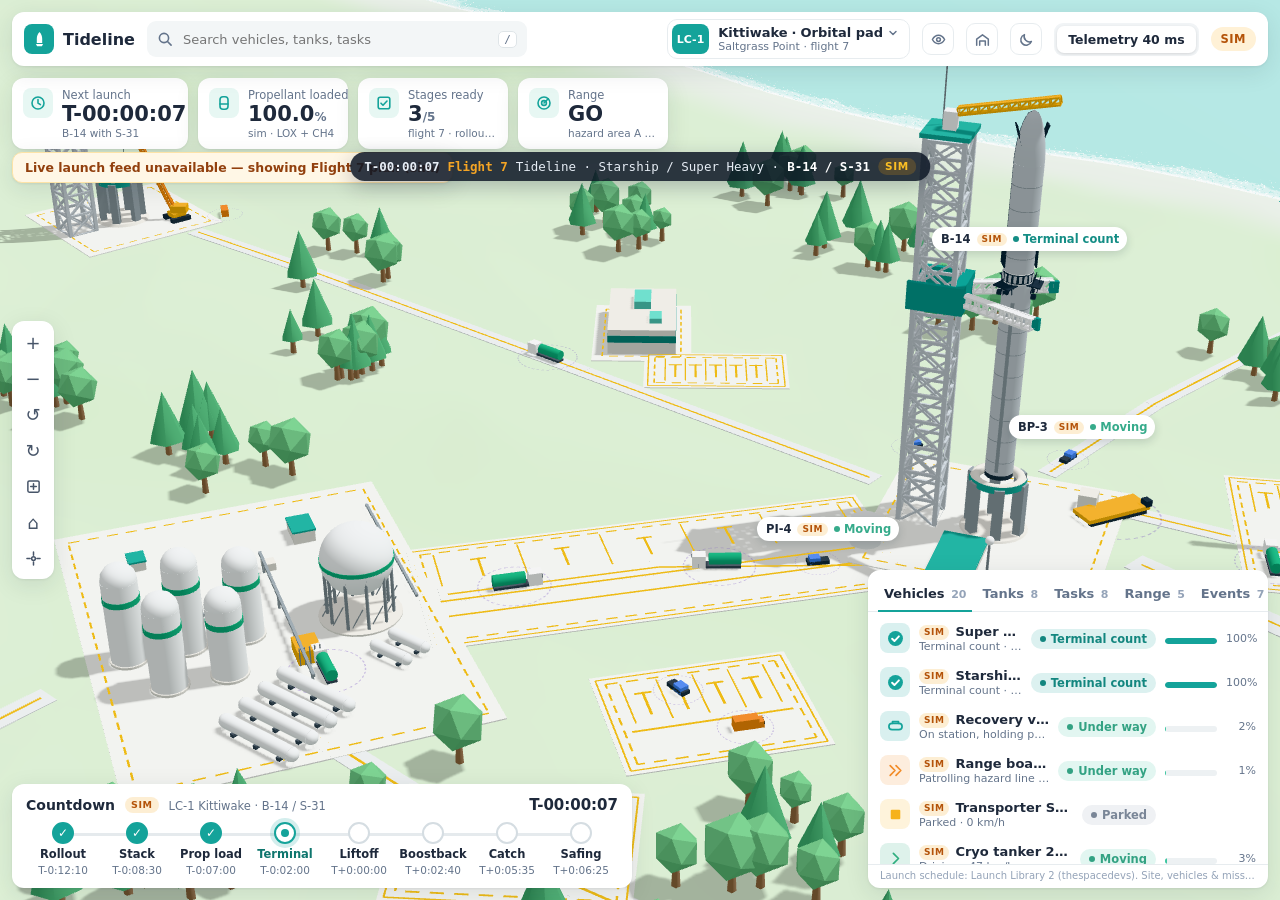
==== commit 57df8b61: "Replace Launch Site with the watch-desk build. Swap launch-site/index.html for the wd-r3 page, byte " ====
--- a/launch-site/index.html
+++ b/launch-site/index.html
@@ -6,7 +6,7 @@
     <title>Tideline · Saltgrass Point — launch site ops</title>
     <link rel="icon" href="data:image/svg+xml,%3Csvg xmlns='http://www.w3.org/2000/svg' viewBox='0 0 32 32'%3E%3Crect width='32' height='32' rx='8' fill='%2314a39a'/%3E%3Cpath fill='white' d='M16 5c3 3 4 7 4 11v6h-8v-6c0-4 1-8 4-11z'/%3E%3Cpath fill='white' d='M10 24h12l-2 3h-8z'/%3E%3C/svg%3E" />
     
-    <style>:root{--ink: #1e293b;--ink2: #64748b;--line: #e7ecef;--bg: #ffffff;--teal: #14a39a;--mint: #3cc6a0;--orange: #f59e0b;--purple: #7c5cff;--grey: #94a3b8;--r: 12px;--sh: 0 6px 24px rgba(15, 35, 45, .1), 0 1px 3px rgba(15, 35, 45, .08);font-family:Inter,ui-sans-serif,system-ui,-apple-system,Segoe UI,Roboto,Helvetica Neue,Arial,sans-serif;color:var(--ink)}*{box-sizing:border-box}[hidden]{display:none!important}html,body{margin:0;height:100%;overflow:hidden;background:#eef3f3}#app{position:fixed;top:0;right:0;bottom:0;left:0}#c{position:absolute;top:0;right:0;bottom:0;left:0;width:100%;height:100%;display:block;touch-action:none;cursor:grab}#c:active{cursor:grabbing}.panel{position:absolute;background:var(--bg);border-radius:var(--r);box-shadow:var(--sh)}button{font:inherit;color:inherit;cursor:pointer}.gi{display:inline-grid;place-items:center;width:14px;height:14px;flex:none}.gi svg{width:100%;height:100%;display:block}.num{font-variant-numeric:tabular-nums}#topbar{top:12px;left:12px;right:12px;height:54px;display:flex;align-items:center;gap:12px;padding:0 12px;z-index:5}.brand{display:flex;align-items:center;gap:9px;font-weight:700;font-size:16px;white-space:nowrap}.logo{width:30px;height:30px;border-radius:8px;background:var(--teal);color:#fff;display:grid;place-items:center}.logo svg{width:19px;height:19px}.search{display:flex;align-items:center;gap:8px;background:#f3f6f7;border-radius:9px;height:36px;padding:0 10px;width:min(380px,30vw);color:var(--ink2)}.search .gi{width:16px;height:16px}.search input{border:0;outline:0;background:transparent;font:inherit;font-size:13px;color:var(--ink);width:100%;min-width:0}.search input::-webkit-search-cancel-button{display:none}.search kbd{font:11px ui-monospace,monospace;border:1px solid #dfe5e8;border-radius:5px;padding:1px 5px;background:#fff}.spacer{flex:1}.term{display:flex;align-items:center;gap:9px;padding:4px 10px 4px 4px;border-radius:10px;border:1px solid var(--line);background:#fff;text-align:left;white-space:nowrap}.term-badge{min-width:30px;height:30px;padding:0 5px;border-radius:8px;background:var(--teal);color:#fff;font-weight:700;font-size:11px;display:grid;place-items:center}.term b{display:flex;align-items:center;gap:4px;font-weight:600;font-size:13px;color:var(--ink)}.term b .gi{width:12px;height:12px;color:var(--ink2)}.term small{display:block;color:var(--ink2);font-size:11px}.chip{display:inline-flex;align-items:center;gap:6px;font-size:12.5px;font-weight:600;color:#0f766e;background:#e7f7f3;border-radius:8px;padding:7px 10px;white-space:nowrap;font-variant-numeric:tabular-nums}.chip .gi{width:13px;height:13px}.chip.quiet{color:var(--ink2);background:#f1f4f6}.chip.alert{color:#92400e;background:#fef3c7}.seg{display:flex;background:#f1f4f6;border-radius:9px;padding:3px}.seg button{border:0;background:transparent;border-radius:7px;padding:6px 11px;font-size:12.5px;font-weight:600;color:var(--ink2);white-space:nowrap;font-variant-numeric:tabular-nums}.seg button.on{background:#fff;color:var(--ink);box-shadow:0 1px 3px #0000001f}.badge{font-size:11.5px;font-weight:700;letter-spacing:.04em;border-radius:999px;padding:5px 10px;white-space:nowrap}.badge.live{background:#dcfce7;color:#15803d}.badge.live:before{content:"● "}.badge.sim{background:#fff1d6;color:#b45309}.user{display:flex;align-items:center;gap:8px;white-space:nowrap}.avatar{width:30px;height:30px;border-radius:50%;background:#e7f7f3;color:#0f766e;font-size:11px;font-weight:700;display:grid;place-items:center}.user b{display:block;font-size:12.5px;font-weight:600}.user small{display:block;font-size:11px;color:var(--ink2)}.menu{z-index:8;top:72px;width:380px;max-height:60vh;overflow:auto;padding:6px}.menu .opt{display:grid;grid-template-columns:22px 1fr auto;gap:9px;align-items:center;width:100%;border:0;background:transparent;padding:8px;border-radius:9px;text-align:left;font-size:13px}.menu .opt .gi{color:var(--teal)}.menu .opt:hover,.menu .opt.kb,.menu .opt.on{background:#e9f7f4}.menu .opt b{font-weight:600}.menu .d{color:var(--ink2);font-size:11.5px}#site-menu .opt{grid-template-columns:22px auto 1fr auto}.menu .empty{padding:18px;text-align:center;color:var(--ink2);font-size:13px}#kpi{position:absolute;top:78px;left:12px;display:flex;gap:10px;z-index:4}.kpi{background:#fff;border-radius:var(--r);box-shadow:var(--sh);display:flex;gap:9px;align-items:flex-start;padding:10px 11px;width:158px}.kic{width:30px;height:30px;border-radius:8px;background:#e7f7f3;color:var(--teal);display:grid;place-items:center;font-size:15px;flex:none}.kic .gi{width:16px;height:16px}.kpi>div{min-width:0}.kpi small{display:block;white-space:nowrap;font-size:11.5px;color:var(--ink2)}.kpi small .short{display:none}.kpi b{display:block;font-size:21px;line-height:1.2;font-weight:700;white-space:nowrap;font-variant-numeric:tabular-nums}.kpi b span{font-size:12px;color:var(--ink2);font-weight:600}.kpi b span#k2-v,.kpi b span#k3-v{font-size:inherit;color:inherit;font-weight:inherit}.kpi em{display:block;font-style:normal;font-size:10.5px;color:var(--ink2);white-space:nowrap;overflow:hidden;text-overflow:ellipsis;max-width:118px}#k1{width:176px}#k1 em{max-width:136px}#banner{position:absolute;top:152px;left:12px;z-index:4;background:#fff7e6;color:#92400e;border:1px solid #fde3a7;border-radius:10px;padding:7px 12px;font-size:12.5px;font-weight:600;box-shadow:var(--sh);max-width:min(620px,calc(100vw - 380px))}#zoom{left:12px;top:50%;transform:translateY(-50%);display:flex;flex-direction:column;padding:4px;gap:2px;z-index:4}#zoom button{width:34px;height:34px;border:0;background:transparent;border-radius:8px;font-size:18px;color:#475569;display:grid;place-items:center}#zoom button .gi{width:15px;height:15px}#zoom button:hover{background:#f1f5f9}#zoom button.on{background:#e7f7f3;color:var(--teal)}.pill{display:inline-flex;align-items:center;gap:5px;border-radius:999px;padding:3px 9px;font-size:11.5px;font-weight:600;white-space:nowrap}.pill i,.tag span i{width:6px;height:6px;border-radius:50%;background:currentColor;display:inline-block}.t-teal{--t: var(--teal)}.t-mint{--t: var(--mint)}.t-orange{--t: var(--orange)}.t-purple{--t: var(--purple)}.t-grey{--t: var(--grey)}.pill{color:color-mix(in srgb,var(--t) 80%,#111);background:color-mix(in srgb,var(--t) 15%,#fff)}.bar{display:inline-block;width:64px;height:6px;border-radius:9px;background:#edf1f3;overflow:hidden;flex:none}.bar i{display:block;height:100%;background:var(--t, var(--teal));border-radius:9px;transition:width .4s}.bar.ghost{visibility:hidden}#tags{position:absolute;top:0;right:0;bottom:0;left:0;pointer-events:none;z-index:2;overflow:hidden}.tag{position:absolute;left:0;top:0;pointer-events:auto;cursor:pointer;display:flex;align-items:center;gap:6px;height:24px;padding:0 8px 0 9px;background:#fff;border-radius:999px;box-shadow:0 3px 10px #0f232d29;font-size:11.5px;white-space:nowrap;will-change:transform}.tag b{font-weight:700}.tag span{display:inline-flex;align-items:center;gap:4px;font-weight:600;color:color-mix(in srgb,var(--t) 85%,#111)}.tag.sel{box-shadow:0 0 0 2px var(--teal),0 3px 10px #0f232d33;z-index:1}#leader{position:absolute;top:0;right:0;bottom:0;left:0;width:100%;height:100%;pointer-events:none;z-index:3}#leader-path{fill:none;stroke:var(--teal);stroke-width:1.6}#leader-dot{stroke:#fff;stroke-width:2}#detail{top:78px;right:12px;width:324px;max-height:calc(100vh - 420px);overflow:auto;padding:14px;z-index:4}.card-h{display:flex;gap:10px;align-items:center}.card-h>div{flex:1;min-width:0}.card-t{font-weight:700;font-size:17px;white-space:nowrap;overflow:hidden;text-overflow:ellipsis}.card-s{font-size:12px;color:var(--ink2);white-space:nowrap;overflow:hidden;text-overflow:ellipsis}.x{border:0;background:#f1f5f9;width:28px;height:28px;border-radius:8px;font-size:17px;color:#475569;flex:none}.ic{width:30px;height:30px;border-radius:8px;background:color-mix(in srgb,var(--c) 16%,#fff);color:var(--c);display:grid;place-items:center;flex:none}.ic .gi{width:17px;height:17px}.ic.big{width:40px;height:40px;border-radius:10px}.ic.big .gi{width:22px;height:22px}.card-r1{display:flex;align-items:center;gap:10px;margin:10px 0 4px}.muted{color:var(--ink2);font-size:12px}.cprog{margin:10px 0 6px}.cprog>div{display:flex;justify-content:space-between;font-size:12px;color:var(--ink2);margin-bottom:5px}.cprog b{color:var(--ink);font-variant-numeric:tabular-nums}.cprog .bar{width:100%;height:7px}#detail dl{display:grid;grid-template-columns:1fr auto;margin:8px 0 0;font-size:12.5px}#detail dt,#detail dd{margin:0;padding:7px 0;border-top:1px solid var(--line)}#detail dt{color:var(--ink2)}#detail dd{font-weight:600;text-align:right;font-variant-numeric:tabular-nums}.chart-l{display:flex;justify-content:space-between;font-size:12px;color:var(--ink2);margin:10px 0 4px}.d-chart{display:block;width:100%;height:44px}.fine{font-size:10.5px;color:var(--ink2);margin:10px 0 0;line-height:1.4}#timeline{left:12px;bottom:12px;width:min(620px,calc(100vw - 420px));padding:12px 14px;z-index:4}.turn-h{display:flex;gap:10px;align-items:baseline;margin-bottom:8px;font-size:14px;white-space:nowrap}.turn-h .muted{font-size:11.5px;overflow:hidden;text-overflow:ellipsis;min-width:0}.tl-t{margin-left:auto;font-size:15px;font-weight:700;font-variant-numeric:tabular-nums}#tl-track{list-style:none;margin:0;padding:0;display:grid;grid-template-columns:repeat(8,1fr);position:relative}#tl-track:before,#tl-track:after{content:"";position:absolute;top:11px;left:6.25%;right:6.25%;height:3px;background:#e5eaed;border-radius:3px}#tl-track:after{right:auto;width:calc(87.5% * var(--fill) / 100%);background:var(--teal)}#tl-track li{display:flex;flex-direction:column;align-items:center;gap:3px;position:relative;z-index:1;font-size:11.5px;min-width:0}#tl-track li b{font-weight:600;white-space:nowrap}#tl-track li small{color:var(--ink2);font-size:10.5px;white-space:nowrap;font-variant-numeric:tabular-nums}.dot{width:22px;height:22px;border-radius:50%;background:#fff;border:2px solid #d5dde2;display:grid;place-items:center}li.done .dot{background:var(--teal);border-color:var(--teal)}li.done .dot:after{content:"✓";color:#fff;font-size:12px;font-weight:700}li.cur .dot{border-color:var(--teal);box-shadow:0 0 0 4px #14a39a2e}li.cur .dot:after{content:"";width:8px;height:8px;border-radius:50%;background:var(--teal)}li.cur b{color:#0f766e}#list{right:12px;bottom:12px;width:400px;height:318px;display:flex;flex-direction:column;z-index:4;overflow:hidden}.tabs{display:flex;align-items:center;gap:4px;padding:8px 10px 0;border-bottom:1px solid var(--line)}.tabs button{border:0;background:transparent;padding:8px 6px 9px;font-size:13px;font-weight:600;color:var(--ink2);border-bottom:2px solid transparent;margin-bottom:-1px;white-space:nowrap}.tabs button span{font-size:11px;color:#94a3b8;margin-left:2px}.tabs button.on{color:var(--ink);border-bottom-color:var(--teal)}#rows{flex:1;overflow:auto;padding:4px 6px}.row{display:grid;grid-template-columns:30px 1fr auto 52px 30px;align-items:center;gap:9px;padding:7px 6px;border-radius:9px;cursor:pointer;width:100%;border:0;background:transparent;text-align:left}.row:hover{background:#f6f8f9}.row.on{background:#e9f7f4}.row .bar{width:100%}.rt{min-width:0}.rt b{display:block;font-size:13px;white-space:nowrap;overflow:hidden;text-overflow:ellipsis}.rt small{display:block;font-size:11px;color:var(--ink2);white-space:nowrap;overflow:hidden;text-overflow:ellipsis}.row em{font-style:normal;font-size:11px;color:var(--ink2);text-align:right;font-variant-numeric:tabular-nums}.row-note{padding:10px 8px;color:var(--ink2);font-size:11.5px;line-height:1.4}.row-note.warn{color:#92400e}#credit{font-size:10px;color:#94a3b8;padding:5px 12px 7px;border-top:1px solid var(--line);white-space:nowrap;overflow:hidden;text-overflow:ellipsis}@media(max-width:1600px){#k6,.user div{display:none}}@media(max-width:1440px){#range-chip{display:none}}@media(max-width:1280px){.kpi{width:150px}#k5,.chip{display:none}}@media(max-width:1000px){#k4{display:none}.search{width:200px}}@media(max-width:640px){#topbar{top:8px;left:8px;right:8px;height:48px;gap:8px;padding:0 8px}.brand-name,.term,.chip,.search kbd,.user,.seg{display:none}.search{width:auto;flex:1;height:34px}.spacer{display:none}#site-btn.term{display:flex;padding:3px;border:0}#site-btn.term>div{display:none}#kpi{top:62px;left:8px;right:8px;gap:6px;display:grid;grid-template-columns:repeat(3,minmax(0,1fr))}.kpi,#k1{width:auto;min-width:0;padding:8px 9px}.kpi small,.kpi b{white-space:nowrap;overflow:hidden;text-overflow:ellipsis}.kpi small .full{display:none}.kpi small .short{display:inline}.kpi em,#k1 em{max-width:none}.kpi:nth-child(n+4){display:none}.kic{display:none}.kpi b{font-size:18px}#k1 b{font-size:15px;line-height:22px;letter-spacing:-.01em}#banner{top:132px;left:8px;right:8px;max-width:none;font-size:11.5px;line-height:1.3;padding:6px 10px;white-space:normal;overflow-wrap:anywhere}#zoom{display:none}#list{left:8px;right:8px;bottom:8px;width:auto;height:31vh}.tabs button{padding:8px 4px 9px;font-size:12.5px}.tabs button span{display:none}.row{grid-template-columns:30px 1fr auto 40px 26px;gap:7px}#timeline{left:8px;right:8px;width:auto;bottom:calc(31vh + 16px);padding:9px 10px}.turn-h .muted{font-size:10.5px}#tl-track li{font-size:9.5px}#tl-track li small{display:none}#detail{top:132px;left:8px;right:8px;width:auto;padding:11px 12px;max-height:236px}body[data-banner="1"] #detail{top:182px;max-height:180px!important}#detail dl{grid-template-columns:1fr auto 1fr auto;column-gap:10px;margin-top:4px}#detail dl>:nth-child(n+9){display:none}#detail dt,#detail dd{padding:5px 0}.card-r1,.cprog{margin:6px 0 2px}.chart-l,.d-chart,.fine{display:none}#detail{max-height:220px}body.has-detail #kpi{display:none}body.has-detail #banner{top:62px}body.has-detail #detail{top:62px;max-height:196px}body.has-detail[data-banner="1"] #detail{top:108px;max-height:150px!important}body.has-detail #list{height:20vh}body.has-detail #timeline{bottom:calc(20vh + 16px);padding:7px 10px}body.has-detail #tl-track li b{display:none}.menu{left:8px!important;right:8px;width:auto!important;top:62px}}
+    <style>:root{--ink: #1e293b;--ink2: #64748b;--line: #e7ecef;--bg: #ffffff;--teal: #14a39a;--mint: #3cc6a0;--orange: #f59e0b;--purple: #7c5cff;--grey: #94a3b8;--r: 12px;--sh: 0 6px 24px rgba(15, 35, 45, .1), 0 1px 3px rgba(15, 35, 45, .08);font-family:Inter,ui-sans-serif,system-ui,-apple-system,Segoe UI,Roboto,Helvetica Neue,Arial,sans-serif;color:var(--ink)}*{box-sizing:border-box}[hidden]{display:none!important}html,body{margin:0;height:100%;overflow:hidden;background:#eef3f3}#app{position:fixed;top:0;right:0;bottom:0;left:0}#c{position:absolute;top:0;right:0;bottom:0;left:0;width:100%;height:100%;display:block;touch-action:none;cursor:grab}#c:active{cursor:grabbing}.panel{position:absolute;background:var(--bg);border-radius:var(--r);box-shadow:var(--sh)}button{font:inherit;color:inherit;cursor:pointer}.gi{display:inline-grid;place-items:center;width:14px;height:14px;flex:none}.gi svg{width:100%;height:100%;display:block}.num{font-variant-numeric:tabular-nums}#topbar{top:12px;left:12px;right:12px;height:54px;display:flex;align-items:center;gap:12px;padding:0 12px;z-index:5}.brand{display:flex;align-items:center;gap:9px;font-weight:700;font-size:16px;white-space:nowrap}.logo{width:30px;height:30px;border-radius:8px;background:var(--teal);color:#fff;display:grid;place-items:center}.logo svg{width:19px;height:19px}.search{display:flex;align-items:center;gap:8px;background:#f3f6f7;border-radius:9px;height:36px;padding:0 10px;width:min(380px,30vw);color:var(--ink2)}.search .gi{width:16px;height:16px}.search input{border:0;outline:0;background:transparent;font:inherit;font-size:13px;color:var(--ink);width:100%;min-width:0}.search input::-webkit-search-cancel-button{display:none}.search kbd{font:11px ui-monospace,monospace;border:1px solid #dfe5e8;border-radius:5px;padding:1px 5px;background:#fff}.spacer{flex:1}.term{display:flex;align-items:center;gap:9px;padding:4px 10px 4px 4px;border-radius:10px;border:1px solid var(--line);background:#fff;text-align:left;white-space:nowrap}.term-badge{min-width:30px;height:30px;padding:0 5px;border-radius:8px;background:var(--teal);color:#fff;font-weight:700;font-size:11px;display:grid;place-items:center}.term b{display:flex;align-items:center;gap:4px;font-weight:600;font-size:13px;color:var(--ink)}.term b .gi{width:12px;height:12px;color:var(--ink2)}.term small{display:block;color:var(--ink2);font-size:11px}.chip{display:inline-flex;align-items:center;gap:6px;font-size:12.5px;font-weight:600;color:#0f766e;background:#e7f7f3;border-radius:8px;padding:7px 10px;white-space:nowrap;font-variant-numeric:tabular-nums}.chip .gi{width:13px;height:13px}.chip.quiet{color:var(--ink2);background:#f1f4f6}.chip.alert{color:#92400e;background:#fef3c7}.seg{display:flex;background:#f1f4f6;border-radius:9px;padding:3px}.seg button{border:0;background:transparent;border-radius:7px;padding:6px 11px;font-size:12.5px;font-weight:600;color:var(--ink2);white-space:nowrap;font-variant-numeric:tabular-nums}.seg button.on{background:#fff;color:var(--ink);box-shadow:0 1px 3px #0000001f}.badge{font-size:11.5px;font-weight:700;letter-spacing:.04em;border-radius:999px;padding:5px 10px;white-space:nowrap}.badge.live{background:#dcfce7;color:#15803d}.badge.live:before{content:"● "}.badge.sim{background:#fff1d6;color:#b45309}.user{display:flex;align-items:center;gap:8px;white-space:nowrap}.avatar{width:30px;height:30px;border-radius:50%;background:#e7f7f3;color:#0f766e;font-size:11px;font-weight:700;display:grid;place-items:center}.user b{display:block;font-size:12.5px;font-weight:600}.user small{display:block;font-size:11px;color:var(--ink2)}.menu{z-index:8;top:72px;width:380px;max-height:60vh;overflow:auto;padding:6px}.menu .opt{display:grid;grid-template-columns:22px 1fr auto;gap:9px;align-items:center;width:100%;border:0;background:transparent;padding:8px;border-radius:9px;text-align:left;font-size:13px}.menu .opt .gi{color:var(--teal)}.menu .opt:hover,.menu .opt.kb,.menu .opt.on{background:#e9f7f4}.menu .opt b{font-weight:600}.menu .d{color:var(--ink2);font-size:11.5px}#site-menu .opt{grid-template-columns:22px auto 1fr auto}.menu .empty{padding:18px;text-align:center;color:var(--ink2);font-size:13px}#kpi{position:absolute;top:78px;left:12px;display:flex;gap:10px;z-index:4}.kpi{background:#fff;border-radius:var(--r);box-shadow:var(--sh);display:flex;gap:9px;align-items:flex-start;padding:10px 11px;width:158px}.kic{width:30px;height:30px;border-radius:8px;background:#e7f7f3;color:var(--teal);display:grid;place-items:center;font-size:15px;flex:none}.kic .gi{width:16px;height:16px}.kpi>div{min-width:0}.kpi small{display:block;white-space:nowrap;font-size:11.5px;color:var(--ink2)}.kpi small .short{display:none}.kpi b{display:block;font-size:21px;line-height:1.2;font-weight:700;white-space:nowrap;font-variant-numeric:tabular-nums}.kpi b span{font-size:12px;color:var(--ink2);font-weight:600}.kpi b span#k2-v,.kpi b span#k3-v{font-size:inherit;color:inherit;font-weight:inherit}.kpi em{display:block;font-style:normal;font-size:10.5px;color:var(--ink2);white-space:nowrap;overflow:hidden;text-overflow:ellipsis;max-width:118px}#k1{width:176px}#k1 em{max-width:136px}#banner{position:absolute;top:152px;left:12px;z-index:4;background:#fff7e6;color:#92400e;border:1px solid #fde3a7;border-radius:10px;padding:7px 12px;font-size:12.5px;font-weight:600;box-shadow:var(--sh);max-width:min(620px,calc(100vw - 380px))}#zoom{left:12px;top:50%;transform:translateY(-50%);display:flex;flex-direction:column;padding:4px;gap:2px;z-index:4}#zoom button{width:34px;height:34px;border:0;background:transparent;border-radius:8px;font-size:18px;color:#475569;display:grid;place-items:center}#zoom button .gi{width:15px;height:15px}#zoom button:hover{background:#f1f5f9}#zoom button.on{background:#e7f7f3;color:var(--teal)}.pill{display:inline-flex;align-items:center;gap:5px;border-radius:999px;padding:3px 9px;font-size:11.5px;font-weight:600;white-space:nowrap}.pill i,.tag span i{width:6px;height:6px;border-radius:50%;background:currentColor;display:inline-block}.t-teal{--t: var(--teal)}.t-mint{--t: var(--mint)}.t-orange{--t: var(--orange)}.t-purple{--t: var(--purple)}.t-grey{--t: var(--grey)}.pill{color:color-mix(in srgb,var(--t) 80%,#111);background:color-mix(in srgb,var(--t) 15%,#fff)}.bar{display:inline-block;width:64px;height:6px;border-radius:9px;background:#edf1f3;overflow:hidden;flex:none}.bar i{display:block;height:100%;background:var(--t, var(--teal));border-radius:9px;transition:width .4s}.bar.ghost{visibility:hidden}#tags{position:absolute;top:0;right:0;bottom:0;left:0;pointer-events:none;z-index:2;overflow:hidden}.tag{position:absolute;left:0;top:0;pointer-events:auto;cursor:pointer;display:flex;align-items:center;gap:6px;height:24px;padding:0 8px 0 9px;background:#fff;border-radius:999px;box-shadow:0 3px 10px #0f232d29;font-size:11.5px;white-space:nowrap;will-change:transform}.tag b{font-weight:700}.tag span{display:inline-flex;align-items:center;gap:4px;font-weight:600;color:color-mix(in srgb,var(--t) 85%,#111)}.tag.sel{box-shadow:0 0 0 2px var(--teal),0 3px 10px #0f232d33;z-index:1}#leader{position:absolute;top:0;right:0;bottom:0;left:0;width:100%;height:100%;pointer-events:none;z-index:3}#leader-path{fill:none;stroke:var(--teal);stroke-width:1.6}#leader-dot{stroke:#fff;stroke-width:2}#detail{top:78px;right:12px;width:324px;max-height:calc(100vh - 420px);overflow:auto;padding:14px;z-index:4}.card-h{display:flex;gap:10px;align-items:center}.card-h>div{flex:1;min-width:0}.card-t{font-weight:700;font-size:17px;white-space:nowrap;overflow:hidden;text-overflow:ellipsis}.card-s{font-size:12px;color:var(--ink2);white-space:nowrap;overflow:hidden;text-overflow:ellipsis}.x{border:0;background:#f1f5f9;width:28px;height:28px;border-radius:8px;font-size:17px;color:#475569;flex:none}.ic{width:30px;height:30px;border-radius:8px;background:color-mix(in srgb,var(--c) 16%,#fff);color:var(--c);display:grid;place-items:center;flex:none}.ic .gi{width:17px;height:17px}.ic.big{width:40px;height:40px;border-radius:10px}.ic.big .gi{width:22px;height:22px}.card-r1{display:flex;align-items:center;gap:10px;margin:10px 0 4px}.muted{color:var(--ink2);font-size:12px}.cprog{margin:10px 0 6px}.cprog>div{display:flex;justify-content:space-between;font-size:12px;color:var(--ink2);margin-bottom:5px}.cprog b{color:var(--ink);font-variant-numeric:tabular-nums}.cprog .bar{width:100%;height:7px}#detail dl{display:grid;grid-template-columns:1fr auto;margin:8px 0 0;font-size:12.5px}#detail dt,#detail dd{margin:0;padding:7px 0;border-top:1px solid var(--line)}#detail dt{color:var(--ink2)}#detail dd{font-weight:600;text-align:right;font-variant-numeric:tabular-nums}.chart-l{display:flex;justify-content:space-between;font-size:12px;color:var(--ink2);margin:10px 0 4px}.d-chart{display:block;width:100%;height:44px}.fine{font-size:10.5px;color:var(--ink2);margin:10px 0 0;line-height:1.4}#timeline{left:12px;bottom:12px;width:min(620px,calc(100vw - 420px));padding:12px 14px;z-index:4}.turn-h{display:flex;gap:10px;align-items:baseline;margin-bottom:8px;font-size:14px;white-space:nowrap}.turn-h .muted{font-size:11.5px;overflow:hidden;text-overflow:ellipsis;min-width:0}.tl-t{margin-left:auto;font-size:15px;font-weight:700;font-variant-numeric:tabular-nums}#tl-track{list-style:none;margin:0;padding:0;display:grid;grid-template-columns:repeat(8,1fr);position:relative}#tl-track:before,#tl-track:after{content:"";position:absolute;top:11px;left:6.25%;right:6.25%;height:3px;background:#e5eaed;border-radius:3px}#tl-track:after{right:auto;width:calc(87.5% * var(--fill) / 100%);background:var(--teal)}#tl-track li{display:flex;flex-direction:column;align-items:center;gap:3px;position:relative;z-index:1;font-size:11.5px;min-width:0}#tl-track li b{font-weight:600;white-space:nowrap}#tl-track li small{color:var(--ink2);font-size:10.5px;white-space:nowrap;font-variant-numeric:tabular-nums}.dot{width:22px;height:22px;border-radius:50%;background:#fff;border:2px solid #d5dde2;display:grid;place-items:center}li.done .dot{background:var(--teal);border-color:var(--teal)}li.done .dot:after{content:"✓";color:#fff;font-size:12px;font-weight:700}li.cur .dot{border-color:var(--teal);box-shadow:0 0 0 4px #14a39a2e}li.cur .dot:after{content:"";width:8px;height:8px;border-radius:50%;background:var(--teal)}li.cur b{color:#0f766e}#list{right:12px;bottom:12px;width:400px;height:318px;display:flex;flex-direction:column;z-index:4;overflow:hidden}.tabs{display:flex;align-items:center;gap:4px;padding:8px 10px 0;border-bottom:1px solid var(--line)}.tabs button{border:0;background:transparent;padding:8px 6px 9px;font-size:13px;font-weight:600;color:var(--ink2);border-bottom:2px solid transparent;margin-bottom:-1px;white-space:nowrap}.tabs button span{font-size:11px;color:#94a3b8;margin-left:2px}.tabs button.on{color:var(--ink);border-bottom-color:var(--teal)}#rows{flex:1;overflow:auto;padding:4px 6px}.row{display:grid;grid-template-columns:30px 1fr auto 52px 30px;align-items:center;gap:9px;padding:7px 6px;border-radius:9px;cursor:pointer;width:100%;border:0;background:transparent;text-align:left}.row:hover{background:#f6f8f9}.row.on{background:#e9f7f4}.row .bar{width:100%}.rt{min-width:0}.rt b{display:block;font-size:13px;white-space:nowrap;overflow:hidden;text-overflow:ellipsis}.rt small{display:block;font-size:11px;color:var(--ink2);white-space:nowrap;overflow:hidden;text-overflow:ellipsis}.row em{font-style:normal;font-size:11px;color:var(--ink2);text-align:right;font-variant-numeric:tabular-nums}.row-note{padding:10px 8px;color:var(--ink2);font-size:11.5px;line-height:1.4}.row-note.warn{color:#92400e}#credit{font-size:10px;color:#94a3b8;padding:5px 12px 7px;border-top:1px solid var(--line);white-space:nowrap;overflow:hidden;text-overflow:ellipsis}@media(max-width:1600px){#k6,.user div{display:none}}@media(max-width:1440px){#range-chip{display:none}}@media(max-width:1280px){.kpi{width:150px}#k5,.chip{display:none}}@media(max-width:1000px){#k4{display:none}.search{width:200px}}@media(max-width:640px){#topbar{top:8px;left:8px;right:8px;height:48px;gap:8px;padding:0 8px}.brand-name,.term,.chip,.search kbd,.user,.seg{display:none}.search{width:auto;flex:1;height:34px}.spacer{display:none}#site-btn.term{display:flex;padding:3px;border:0}#site-btn.term>div{display:none}#kpi{top:62px;left:8px;right:8px;gap:6px;display:grid;grid-template-columns:repeat(3,minmax(0,1fr))}.kpi,#k1{width:auto;min-width:0;padding:8px 9px}.kpi small,.kpi b{white-space:nowrap;overflow:hidden;text-overflow:ellipsis}.kpi small .full{display:none}.kpi small .short{display:inline}.kpi em,#k1 em{max-width:none}.kpi:nth-child(n+4){display:none}.kic{display:none}.kpi b{font-size:18px}#k1 b{font-size:15px;line-height:22px;letter-spacing:-.01em}#banner{top:132px;left:8px;right:8px;max-width:none;font-size:11.5px;line-height:1.3;padding:6px 10px;white-space:normal;overflow-wrap:anywhere}#zoom{display:none}#list{left:8px;right:8px;bottom:8px;width:auto;height:31vh}.tabs button{padding:8px 4px 9px;font-size:12.5px}.tabs button span{display:none}.row{grid-template-columns:30px 1fr auto 40px 26px;gap:7px}#timeline{left:8px;right:8px;width:auto;bottom:calc(31vh + 16px);padding:9px 10px}.turn-h .muted{font-size:10.5px}#tl-track li{font-size:9.5px}#tl-track li small{display:none}#detail{top:132px;left:8px;right:8px;width:auto;padding:11px 12px;max-height:236px}body[data-banner="1"] #detail{top:182px;max-height:180px!important}#detail dl{grid-template-columns:1fr auto 1fr auto;column-gap:10px;margin-top:4px}#detail dl>:nth-child(n+9){display:none}#detail dt,#detail dd{padding:5px 0}.card-r1,.cprog{margin:6px 0 2px}.chart-l,.d-chart,.fine{display:none}#detail{max-height:220px}body.has-detail #kpi{display:none}body.has-detail #banner{top:62px}body.has-detail #detail{top:62px;max-height:196px}body.has-detail[data-banner="1"] #detail{top:108px;max-height:150px!important}body.has-detail #list{height:20vh}body.has-detail #timeline{bottom:calc(20vh + 16px);padding:7px 10px}body.has-detail #tl-track li b{display:none}.menu{left:8px!important;right:8px;width:auto!important;top:62px}}.tbtn{display:inline-flex;align-items:center;gap:6px;height:32px;padding:0 10px;border:1px solid var(--line);background:var(--bg);border-radius:9px;font-size:12.5px;font-weight:600;color:var(--ink2);white-space:nowrap}.tbtn .gi{width:15px;height:15px}.tbtn.icon{width:32px;padding:0;justify-content:center}.tbtn:hover{color:var(--ink)}.tbtn.on{color:#0f766e;background:#e7f7f3;border-color:#bfe9e2}#side{left:62px;top:152px;width:404px;max-height:calc(100vh - 302px);display:flex;flex-direction:column;z-index:4;overflow:hidden}body[data-banner="1"] #side{top:196px;max-height:calc(100vh - 346px)}.side-h{display:flex;align-items:center;gap:8px;padding:8px 10px 0;border-bottom:1px solid var(--line)}.side-tabs{display:flex;gap:4px;flex:1}.side-tabs button{border:0;background:transparent;padding:8px 6px 9px;font-size:13px;font-weight:600;color:var(--ink2);border-bottom:2px solid transparent;margin-bottom:-1px}.side-tabs button.on{color:var(--ink);border-bottom-color:var(--teal)}.side-h .x{margin-bottom:6px}#side-body{overflow:auto;padding:12px;overscroll-behavior:contain}.btn{display:inline-flex;align-items:center;gap:6px;height:30px;padding:0 11px;border-radius:8px;border:1px solid var(--line);background:var(--bg);font-size:12.5px;font-weight:600;color:var(--ink);white-space:nowrap}.btn .gi{width:14px;height:14px}.btn.pri{background:var(--teal);border-color:var(--teal);color:#fff}.btn.on{color:#b45309;border-color:#fcd9a0;background:#fff7e6}.ib{border:0;background:transparent;width:28px;height:28px;border-radius:7px;display:grid;place-items:center;color:var(--ink2);flex:none}.ib:hover{background:#f1f5f9;color:var(--ink)}.ib.on{color:#f59e0b}.wd-hero{--g: rgba(148, 178, 214, .09);background-color:#0d1726;background-image:linear-gradient(var(--g) 1px,transparent 1px),linear-gradient(90deg,var(--g) 1px,transparent 1px);background-size:22px 22px;color:#e2e8f0;border-radius:10px;padding:12px 13px 11px;font-family:ui-monospace,SF Mono,Menlo,Consolas,Liberation Mono,monospace}.wd-k{display:flex;align-items:center;gap:8px;font-size:10.5px;letter-spacing:.12em;color:#8fa3bf}.wd-src{margin-left:auto;letter-spacing:.06em;border-radius:999px;padding:2px 8px;font-weight:700;font-family:Inter,system-ui,sans-serif}.wd-src.live{background:#22c55e29;color:#4ade80}.wd-src.sim{background:#f59e0b2e;color:#fbbf24}.wd-count{font-size:38px;line-height:1.1;font-weight:700;letter-spacing:-.01em;margin:6px 0 2px;font-variant-numeric:tabular-nums;color:#fff;white-space:nowrap}.wd-name{font-size:12.5px;color:#cbd5e1;white-space:nowrap;overflow:hidden;text-overflow:ellipsis;font-family:Inter,system-ui,sans-serif;font-weight:600}.wd-name span{color:#8fa3bf;font-weight:500}.wd-net{display:flex;align-items:center;gap:8px;margin:9px 0 10px;font-size:11.5px;color:#f28c28}.wd-net i{width:22px;height:2px;background:#f28c28;border-radius:2px;box-shadow:0 0 6px #f28c28b3}.wd-net b{font-weight:700;color:#ffb070}.wd-zones{display:grid;grid-template-columns:repeat(3,minmax(0,1fr));gap:8px;border-top:1px solid rgba(148,178,214,.18);padding-top:9px}.wd-zones div{min-width:0}.wd-zones small{display:block;font-size:9.5px;color:#8fa3bf;letter-spacing:.02em;white-space:nowrap;overflow:hidden;text-overflow:ellipsis}.wd-zones b{display:block;font-size:16px;font-weight:700;color:#f1f5f9;font-variant-numeric:tabular-nums;margin:2px 0 1px}.wd-zones em{display:block;font-style:normal;font-size:9.5px;color:#94a3b8;white-space:nowrap;overflow:hidden;text-overflow:ellipsis}.wd-simnote{margin-top:9px;font-size:10.5px;color:#fbbf24;font-family:Inter,system-ui,sans-serif;line-height:1.35}.wd-facts{display:grid;grid-template-columns:auto 1fr;margin:8px 0 0;font-size:12.5px}.wd-facts dt,.wd-facts dd{margin:0;padding:6px 0;border-top:1px solid var(--line)}.wd-facts dt{color:var(--ink2);padding-right:12px}.wd-facts dd{font-weight:600;text-align:right;font-variant-numeric:tabular-nums;min-width:0;overflow:hidden;text-overflow:ellipsis;white-space:nowrap}.wd-facts dd small{color:var(--ink2);font-weight:500}.wd-st{color:#0f766e;background:#e7f7f3;border-radius:999px;padding:2px 8px;font-size:11.5px}.wd-act,.wd-share{display:flex;gap:6px;align-items:center;margin:10px 0 2px;flex-wrap:wrap}.wd-msg{font-size:11.5px;color:#0f766e;font-weight:600}.wd-link{width:100%;margin-top:6px;border:1px solid var(--line);border-radius:8px;background:#f3f6f7;color:var(--ink2);font:11px ui-monospace,monospace;padding:6px 8px}.wd-sec{display:flex;align-items:baseline;justify-content:space-between;margin:14px 0 4px;font-size:13px}.wd-empty{font-size:11.5px;color:var(--ink2);line-height:1.4;padding:4px 0}.wd-plan,.wd-up{list-style:none;margin:0;padding:0}.wd-plan li{border-top:1px solid var(--line);padding:6px 0}.wd-pr,.wd-up li{display:flex;align-items:center;gap:4px}.wd-up li{border-top:1px solid var(--line);padding:3px 0}.wd-up li.cur .wd-pn b{color:#0f766e}.wd-pn{flex:1;min-width:0;border:0;background:transparent;text-align:left;padding:3px 0}.wd-pn b{display:block;font-size:12.5px;white-space:nowrap;overflow:hidden;text-overflow:ellipsis}.wd-pn small{display:block;font-size:11px;color:var(--ink2);white-space:nowrap;overflow:hidden;text-overflow:ellipsis;font-variant-numeric:tabular-nums}.wd-note{width:100%;margin-top:4px;border:1px solid var(--line);border-radius:7px;background:var(--bg);color:var(--ink);font:inherit;font-size:12px;padding:5px 8px}.wd-shared{background:#f3f0ff;border:1px solid #ddd3ff;border-radius:10px;padding:9px 10px;margin-bottom:10px;font-size:12px}.wd-shared b{display:flex;align-items:center;gap:6px;color:#5b3fd6}.wd-shared span{display:block;color:var(--ink2);margin:3px 0 7px}.wd-shared div{display:flex;gap:6px}.wd-shared.slim{padding:0;border:0;background:transparent}.bs-strip{display:grid;grid-template-columns:repeat(5,minmax(0,1fr));gap:4px}.bs-step{border:1px solid var(--line);background:var(--bg);border-radius:9px;padding:7px 6px;text-align:left;min-width:0}.bs-step small{display:block;font:700 10px ui-monospace,monospace;color:var(--ink2)}.bs-step b{display:block;font-size:11.5px;white-space:nowrap;overflow:hidden;text-overflow:ellipsis}.bs-step span{display:flex;gap:3px;flex-wrap:wrap;margin-top:4px;min-height:17px}.bs-step em{font-style:normal;font-size:10px;font-weight:700;background:var(--teal);color:#fff;border-radius:5px;padding:1px 4px}.bs-step em.none{background:transparent;color:var(--grey)}.bs-step.on{border-color:#bfe9e2;background:#f0faf8}.bs-count{display:grid;grid-template-columns:repeat(3,1fr);gap:6px;margin:8px 0 0}.bs-count div{background:#f3f6f7;border-radius:9px;padding:6px 9px}.bs-count small{display:block;font-size:10.5px;color:var(--ink2)}.bs-count b{font-size:18px;font-variant-numeric:tabular-nums}.bcard{display:block;width:100%;text-align:left;border:1px solid var(--line);background:var(--bg);border-radius:10px;padding:9px 10px;margin-top:6px}.bcard.fly{border-color:var(--teal);box-shadow:0 0 0 1px var(--teal) inset}.bc-h{display:flex;align-items:center;gap:7px;min-width:0}.bc-sn{font:700 11px ui-monospace,monospace;background:#1e293b;color:#fff;border-radius:6px;padding:3px 6px}.bc-h b{font-size:13.5px}.badge-x{font-size:10.5px;font-weight:700;color:#b45309;background:#fff1d6;border-radius:999px;padding:2px 7px;white-space:nowrap}.bc-stage{margin-left:auto;font-size:11px;font-weight:600;color:#0f766e;background:#e7f7f3;border-radius:999px;padding:2px 8px;white-space:nowrap}.bc-s{font-size:11.5px;color:var(--ink2);margin:5px 0;white-space:nowrap;overflow:hidden;text-overflow:ellipsis}.bcard .bar{width:100%;height:5px}.bc-g{display:grid;grid-template-columns:.8fr .9fr 1.2fr 1.4fr;gap:6px;margin-top:7px}.bc-g b[data-k=next],.bc-g b[data-k=last]{font-size:12px}.bc-g small{display:block;font-size:10.5px;color:var(--ink2)}.bc-g b{font-size:14px;font-variant-numeric:tabular-nums}@media(max-width:1280px){.tbtn span{display:none}.tbtn{width:32px;padding:0;justify-content:center}}@media(max-width:640px){.tbtn{width:32px;height:32px;padding:0;justify-content:center;flex:none}.tbtn span,#theme-btn{display:none}#mode-badge{padding:5px 7px;font-size:10.5px}#side{top:62px;left:8px;right:8px;width:auto;max-height:196px}body[data-banner="1"] #side{top:108px;max-height:150px}#side-body{padding:9px 10px}.side-h{padding:4px 8px 0}.side-tabs button{padding:6px 6px 7px;font-size:12.5px}.wd-hero{padding:9px 10px}.wd-count{font-size:30px;margin:3px 0 1px}.wd-net{margin:5px 0 6px}.wd-zones b{font-size:14px}.bs-step{padding:4px 5px}.bs-step span{margin-top:2px;min-height:15px}.bs-step b{font-size:10.5px}.bs-count{margin-top:5px}.bs-count div{padding:3px 8px;display:flex;align-items:baseline;justify-content:space-between}.bs-count b{font-size:14px}.bcard{padding:7px 9px}.bc-g{margin-top:4px}.wd-sec{margin-top:9px}.wd-shared span{display:none}.wd-shared:not(.slim){display:flex;align-items:center;gap:6px;padding:6px 8px;margin-bottom:6px}.wd-shared b{flex:1;min-width:0;font-size:11.5px}.wd-shared .btn{height:26px;padding:0 8px;font-size:11.5px}.wd-plan .wd-note{padding:4px 7px}body.has-side #kpi{display:none}body.has-side #banner{top:62px}body.has-side #list{height:20vh}body.has-side #timeline{bottom:calc(20vh + 16px);padding:7px 10px}body.has-side #tl-track li b,body.has-side #detail{display:none}}body.dark{--ink: #e2e8f0;--ink2: #94a3b8;--line: #23324a;--bg: #111c2e;--sh: 0 6px 24px rgba(0, 0, 0, .45), 0 1px 3px rgba(0, 0, 0, .4);color:var(--ink)}html:has(body.dark),body.dark{background:#0d1726}body.dark .kpi,body.dark .tag{background:var(--bg);color:var(--ink)}body.dark .search,body.dark .wd-link,body.dark .bs-count div{background:#0c1524}body.dark .search kbd{background:#16233a;border-color:#2a3a55}body.dark .term{background:var(--bg)}body.dark .chip{color:#5eead4;background:#14a39a29}body.dark .chip.quiet,body.dark .seg{color:var(--ink2);background:#18253a}body.dark .chip.alert{color:#fbbf24;background:#f59e0b2e}body.dark .seg button.on{background:#22324c;color:var(--ink)}body.dark .badge.live{background:#22c55e29;color:#4ade80}body.dark .badge.sim{background:#f59e0b2e;color:#fbbf24}body.dark .avatar,body.dark .kic{background:#14a39a2e;color:#5eead4}body.dark .menu .opt:hover,body.dark .menu .opt.kb,body.dark .menu .opt.on,body.dark .row.on{background:#14a39a29}body.dark .row:hover{background:#17243a}body.dark #zoom button{color:#cbd5e1}body.dark #zoom button:hover,body.dark .ib:hover{background:#1a283f}body.dark #zoom button.on,body.dark .tbtn.on{background:#14a39a2e;color:#5eead4;border-color:#14a39a66}body.dark .x{background:#1a283f;color:#cbd5e1}body.dark .ic{background:color-mix(in srgb,var(--c) 22%,#111c2e)}body.dark .pill{color:color-mix(in srgb,var(--t) 70%,#fff);background:color-mix(in srgb,var(--t) 20%,#111c2e)}body.dark .tag span{color:color-mix(in srgb,var(--t) 70%,#fff)}body.dark .bar{background:#22324a}body.dark .dot{background:#111c2e;border-color:#33445f}body.dark #tl-track:before{background:#22324a}body.dark li.cur b,body.dark .wd-up li.cur .wd-pn b,body.dark .wd-msg{color:#5eead4}body.dark #banner{background:#2a1f0a;color:#fbbf24;border-color:#5a4210}body.dark .row-note.warn{color:#fbbf24}body.dark #leader-dot{stroke:#111c2e}body.dark .tabs button span{color:#64748b}body.dark .wd-st,body.dark .bc-stage{color:#5eead4;background:#14a39a29}body.dark .btn.on{color:#fbbf24;border-color:#5a4210;background:#2a1f0a}body.dark .wd-shared{background:#1b1838;border-color:#3a3170}body.dark .wd-shared b{color:#a996ff}body.dark .bs-step.on{background:#14a39a1f;border-color:#14a39a73}body.dark .bc-sn{background:#e2e8f0;color:#0d1726}body.dark .badge-x{color:#fbbf24;background:#f59e0b2e}body.dark .wd-hero{box-shadow:0 0 0 1px #23324a inset}.bs-now{margin-top:8px;font-size:12px;color:var(--ink2);line-height:1.35}.bs-now b{color:var(--ink)}#lift-cap{position:fixed;left:50%;top:152px;transform:translate(-50%);z-index:6;display:flex;align-items:center;gap:8px;max-width:min(980px,calc(100vw - 24px));background:#0d1726db;color:#e6edf5;border-radius:999px;padding:6px 14px;font:600 12.5px/1.2 JetBrains Mono,ui-monospace,monospace;box-shadow:0 6px 20px #0f172a40;pointer-events:none;white-space:nowrap;overflow:hidden}#lift-cap b{color:#f5a524;font-weight:700;overflow:hidden;text-overflow:ellipsis;min-width:0;flex:0 1 auto;max-width:46%}#lift-cap span{overflow:hidden;text-overflow:ellipsis;font-weight:500;min-width:0;flex:1 1 auto}#lift-cap em,#lift-cap strong{flex:none}#lift-cap strong{color:#fff;font-weight:700}#lift-cap em{font-style:normal;font:700 10.5px/1 Inter,system-ui,sans-serif;letter-spacing:.06em;padding:3px 7px;border-radius:999px;background:#22c55e29;color:#4ade80}#lift-cap em.sim{background:#f59e0b33;color:#fbbf24}body.has-side #lift-cap{left:calc(50% + 230px);max-width:calc(100vw - 520px)}@media(max-width:640px){#lift-cap{top:134px;font-size:10.5px;padding:4px 10px}body.has-side #lift-cap,body[data-banner="1"] #lift-cap{display:none}}@media(max-width:640px){#lift-cap{flex-wrap:wrap;justify-content:center;row-gap:3px;column-gap:6px;white-space:normal;border-radius:14px;width:max-content;max-width:calc(100vw - 16px);text-align:center}#lift-cap b,#lift-cap span,#lift-cap strong{overflow:visible;text-overflow:clip;max-width:none;flex:0 1 auto;white-space:nowrap}#lift-cap b{white-space:normal;overflow-wrap:anywhere}}.prov{font-style:normal;font:700 9.5px/1 Inter,system-ui,sans-serif;letter-spacing:.06em;padding:3px 6px;border-radius:999px;background:#f59e0b2e;color:#b45309;flex:none;align-self:center}.prov.p-est{background:#64748b29;color:#475569}.prov.p-replay{background:#7c5cff29;color:#6d4fe0}.rt b[data-tag]:before{content:attr(data-tag);display:inline-block;vertical-align:1px;margin-right:6px;font:700 9px/1 Inter,system-ui,sans-serif;letter-spacing:.06em;padding:3px 5px;border-radius:999px;background:#f59e0b2e;color:#b45309}.rt b[data-tag=EST]:before{background:#64748b29;color:#475569}.rt b[data-tag=REPLAY]:before{background:#7c5cff29;color:#6d4fe0}.tag .prov{padding:2px 5px;font-size:9px}.tl-btn{margin-left:auto;flex:none;font:600 11px/1 Inter,system-ui,sans-serif;padding:4px 9px;border-radius:999px;border:1px solid rgba(124,92,255,.35);background:#7c5cff14;color:#6d4fe0;cursor:pointer}#lift-cap time{flex:none;font-weight:800;font-variant-numeric:tabular-nums}#lift-cap em.replay{background:#7c5cff38;color:#c4b5fd}body.dark .prov,body.dark .rt b[data-tag]:before{filter:brightness(1.5)}
 </style>
   </head>
   <body>
@@ -20,13 +20,17 @@
         <label class="search"><i data-ic="search"></i><input id="search" type="search" placeholder="Search vehicles, tanks, tasks" autocomplete="off" spellcheck="false" /><kbd>/</kbd></label>
         <div class="spacer"></div>
         <button id="site-btn" class="term" aria-haspopup="listbox" aria-expanded="false"><span id="site-code" class="term-badge">LC-1</span><div><b><span id="site-name">Kittiwake</span> · <span id="site-desc">Orbital pad</span><i data-ic="chev"></i></b><small id="site-sub">Saltgrass Point · 3 sites</small></div></button>
+        <button id="watch-btn" class="tbtn" type="button" title="Watch desk: next real launch, time zones, watch plan"><i data-ic="eye"></i><span>Watch</span></button>
+        <button id="boost-btn" class="tbtn" type="button" title="Booster hangar and reuse loop"><i data-ic="hangar"></i><span>Boosters</span></button>
+        <button id="theme-btn" class="tbtn icon" type="button" title="Toggle dark mode" aria-label="Toggle dark mode"><i data-ic="moon"></i></button>
         <div id="clock" class="chip">--:--:-- UTC</div>
         <span id="range-chip" class="chip"><i data-ic="check"></i>Range GO</span>
         <span id="alerts" class="chip quiet"><i data-ic="dashed"></i><span id="alerts-t">0 alerts</span></span>
         <div class="seg" role="group" aria-label="Sim speed"><button id="telemetry" type="button" class="on" title="Telemetry latency — click to change sim speed">Telemetry 38 ms</button></div>
         <div id="mode-badge" class="badge sim">SIM</div>
-        <div class="user" title="R. Okafor · Launch director"><span class="avatar">RO</span><div><b>R. Okafor</b><small>Launch director</small></div></div>
+        
       </header>
+      <aside id="side" class="panel" hidden aria-label="Watch desk and booster hangar"><div class="side-h"><div id="side-tabs" class="side-tabs"></div><button class="x" data-a="close" aria-label="Close">×</button></div><div id="side-body"></div></aside>
       <div id="site-menu" class="panel menu" role="listbox" hidden></div>
       <div id="search-menu" class="panel menu" role="listbox" hidden></div>
 
@@ -50,7 +54,7 @@
       <aside id="detail" class="panel" hidden></aside>
 
       <section id="timeline" class="panel">
-        <div class="turn-h"><b>Countdown</b><span id="tl-sub" class="muted">LC-1 Kittiwake · B-14 / S-31</span><b id="tl-t" class="tl-t">T-00:00:06</b></div>
+        <div class="turn-h"><b>Countdown</b><em id="tl-mode" class="prov" hidden></em><button id="tl-replay" class="tl-btn" type="button" hidden>▶ Replay</button><span id="tl-sub" class="muted">LC-1 Kittiwake · B-14 / S-31</span><b id="tl-t" class="tl-t">T-00:00:06</b></div>
         <ol id="tl-track"></ol>
       </section>
 
@@ -62,15 +66,15 @@
         <div id="credit">Launch schedule: Launch Library 2 (thespacedevs). Site, vehicles &amp; mission simulated. Not for operational use.</div>
       </section>
     </div>
-  <script type="module">var sd=Object.defineProperty;var rd=(i,t,e)=>t in i?sd(i,t,{enumerable:!0,configurable:!0,writable:!0,value:e}):i[t]=e;var It=(i,t,e)=>rd(i,typeof t!="symbol"?t+"":t,e);(function(){const t=document.createElement("link").relList;if(t&&t.supports&&t.supports("modulepreload"))return;for(const s of document.querySelectorAll('link[rel="modulepreload"]'))n(s);new MutationObserver(s=>{for(const r of s)if(r.type==="childList")for(const o of r.addedNodes)o.tagName==="LINK"&&o.rel==="modulepreload"&&n(o)}).observe(document,{childList:!0,subtree:!0});function e(s){const r={};return s.integrity&&(r.integrity=s.integrity),s.referrerPolicy&&(r.referrerPolicy=s.referrerPolicy),s.crossOrigin==="use-credentials"?r.credentials="include":s.crossOrigin==="anonymous"?r.credentials="omit":r.credentials="same-origin",r}function n(s){if(s.ep)return;s.ep=!0;const r=e(s);fetch(s.href,r)}})();/**
+  <script type="module">var Ep=Object.defineProperty;var Tp=(n,t,e)=>t in n?Ep(n,t,{enumerable:!0,configurable:!0,writable:!0,value:e}):n[t]=e;var mt=(n,t,e)=>Tp(n,typeof t!="symbol"?t+"":t,e);(function(){const t=document.createElement("link").relList;if(t&&t.supports&&t.supports("modulepreload"))return;for(const s of document.querySelectorAll('link[rel="modulepreload"]'))i(s);new MutationObserver(s=>{for(const r of s)if(r.type==="childList")for(const a of r.addedNodes)a.tagName==="LINK"&&a.rel==="modulepreload"&&i(a)}).observe(document,{childList:!0,subtree:!0});function e(s){const r={};return s.integrity&&(r.integrity=s.integrity),s.referrerPolicy&&(r.referrerPolicy=s.referrerPolicy),s.crossOrigin==="use-credentials"?r.credentials="include":s.crossOrigin==="anonymous"?r.credentials="omit":r.credentials="same-origin",r}function i(s){if(s.ep)return;s.ep=!0;const r=e(s);fetch(s.href,r)}})();/**
  * @license
  * Copyright 2010-2024 Three.js Authors
  * SPDX-License-Identifier: MIT
- */const Mc="170",od=0,nl=1,ad=2,Vh=1,Gh=2,On=3,li=0,Ge=1,pn=2,ai=0,ss=1,il=2,sl=3,rl=4,cd=5,Si=100,ld=101,hd=102,ud=103,dd=104,fd=200,pd=201,md=202,gd=203,va=204,xa=205,_d=206,vd=207,xd=208,Md=209,yd=210,Sd=211,Ed=212,wd=213,bd=214,Ma=0,ya=1,Sa=2,hs=3,Ea=4,wa=5,ba=6,Ta=7,yc=0,Td=1,Ad=2,ci=0,Cd=1,Rd=2,Pd=3,Ld=4,Id=5,Dd=6,Wh=7,Xh=300,us=301,ds=302,Aa=303,Ca=304,go=306,Ra=1e3,bi=1001,Pa=1002,Qe=1003,Ud=1004,ar=1005,wn=1006,bo=1007,Ti=1008,Gn=1009,$h=1010,qh=1011,Zs=1012,Sc=1013,Ri=1014,bn=1015,ir=1016,Ec=1017,wc=1018,fs=1020,Yh=35902,Kh=1021,Zh=1022,gn=1023,Jh=1024,jh=1025,rs=1026,ps=1027,bc=1028,Tc=1029,Qh=1030,Ac=1031,Cc=1033,Hr=33776,Vr=33777,Gr=33778,Wr=33779,La=35840,Ia=35841,Da=35842,Ua=35843,Na=36196,Fa=37492,Oa=37496,Ba=37808,za=37809,ka=37810,Ha=37811,Va=37812,Ga=37813,Wa=37814,Xa=37815,$a=37816,qa=37817,Ya=37818,Ka=37819,Za=37820,Ja=37821,Xr=36492,ja=36494,Qa=36495,tu=36283,tc=36284,ec=36285,nc=36286,Nd=3200,Fd=3201,Rc=0,Od=1,ii="",je="srgb",ys="srgb-linear",_o="linear",ce="srgb",Bi=7680,ol=519,Bd=512,zd=513,kd=514,eu=515,Hd=516,Vd=517,Gd=518,Wd=519,al=35044,cl=35048,ll="300 es",kn=2e3,Jr=2001;class Ss{addEventListener(t,e){this._listeners===void 0&&(this._listeners={});const n=this._listeners;n[t]===void 0&&(n[t]=[]),n[t].indexOf(e)===-1&&n[t].push(e)}hasEventListener(t,e){if(this._listeners===void 0)return!1;const n=this._listeners;return n[t]!==void 0&&n[t].indexOf(e)!==-1}removeEventListener(t,e){if(this._listeners===void 0)return;const s=this._listeners[t];if(s!==void 0){const r=s.indexOf(e);r!==-1&&s.splice(r,1)}}dispatchEvent(t){if(this._listeners===void 0)return;const n=this._listeners[t.type];if(n!==void 0){t.target=this;const s=n.slice(0);for(let r=0,o=s.length;r<o;r++)s[r].call(this,t);t.target=null}}}const Ne=["00","01","02","03","04","05","06","07","08","09","0a","0b","0c","0d","0e","0f","10","11","12","13","14","15","16","17","18","19","1a","1b","1c","1d","1e","1f","20","21","22","23","24","25","26","27","28","29","2a","2b","2c","2d","2e","2f","30","31","32","33","34","35","36","37","38","39","3a","3b","3c","3d","3e","3f","40","41","42","43","44","45","46","47","48","49","4a","4b","4c","4d","4e","4f","50","51","52","53","54","55","56","57","58","59","5a","5b","5c","5d","5e","5f","60","61","62","63","64","65","66","67","68","69","6a","6b","6c","6d","6e","6f","70","71","72","73","74","75","76","77","78","79","7a","7b","7c","7d","7e","7f","80","81","82","83","84","85","86","87","88","89","8a","8b","8c","8d","8e","8f","90","91","92","93","94","95","96","97","98","99","9a","9b","9c","9d","9e","9f","a0","a1","a2","a3","a4","a5","a6","a7","a8","a9","aa","ab","ac","ad","ae","af","b0","b1","b2","b3","b4","b5","b6","b7","b8","b9","ba","bb","bc","bd","be","bf","c0","c1","c2","c3","c4","c5","c6","c7","c8","c9","ca","cb","cc","cd","ce","cf","d0","d1","d2","d3","d4","d5","d6","d7","d8","d9","da","db","dc","dd","de","df","e0","e1","e2","e3","e4","e5","e6","e7","e8","e9","ea","eb","ec","ed","ee","ef","f0","f1","f2","f3","f4","f5","f6","f7","f8","f9","fa","fb","fc","fd","fe","ff"],To=Math.PI/180,ic=180/Math.PI;function Es(){const i=Math.random()*4294967295|0,t=Math.random()*4294967295|0,e=Math.random()*4294967295|0,n=Math.random()*4294967295|0;return(Ne[i&255]+Ne[i>>8&255]+Ne[i>>16&255]+Ne[i>>24&255]+"-"+Ne[t&255]+Ne[t>>8&255]+"-"+Ne[t>>16&15|64]+Ne[t>>24&255]+"-"+Ne[e&63|128]+Ne[e>>8&255]+"-"+Ne[e>>16&255]+Ne[e>>24&255]+Ne[n&255]+Ne[n>>8&255]+Ne[n>>16&255]+Ne[n>>24&255]).toLowerCase()}function Ie(i,t,e){return Math.max(t,Math.min(e,i))}function Xd(i,t){return(i%t+t)%t}function Ao(i,t,e){return(1-e)*i+e*t}function Ps(i,t){switch(t.constructor){case Float32Array:return i;case Uint32Array:return i/4294967295;case Uint16Array:return i/65535;case Uint8Array:return i/255;case Int32Array:return Math.max(i/2147483647,-1);case Int16Array:return Math.max(i/32767,-1);case Int8Array:return Math.max(i/127,-1);default:throw new Error("Invalid component type.")}}function $e(i,t){switch(t.constructor){case Float32Array:return i;case Uint32Array:return Math.round(i*4294967295);case Uint16Array:return Math.round(i*65535);case Uint8Array:return Math.round(i*255);case Int32Array:return Math.round(i*2147483647);case Int16Array:return Math.round(i*32767);case Int8Array:return Math.round(i*127);default:throw new Error("Invalid component type.")}}class ut{constructor(t=0,e=0){ut.prototype.isVector2=!0,this.x=t,this.y=e}get width(){return this.x}set width(t){this.x=t}get height(){return this.y}set height(t){this.y=t}set(t,e){return this.x=t,this.y=e,this}setScalar(t){return this.x=t,this.y=t,this}setX(t){return this.x=t,this}setY(t){return this.y=t,this}setComponent(t,e){switch(t){case 0:this.x=e;break;case 1:this.y=e;break;default:throw new Error("index is out of range: "+t)}return this}getComponent(t){switch(t){case 0:return this.x;case 1:return this.y;default:throw new Error("index is out of range: "+t)}}clone(){return new this.constructor(this.x,this.y)}copy(t){return this.x=t.x,this.y=t.y,this}add(t){return this.x+=t.x,this.y+=t.y,this}addScalar(t){return this.x+=t,this.y+=t,this}addVectors(t,e){return this.x=t.x+e.x,this.y=t.y+e.y,this}addScaledVector(t,e){return this.x+=t.x*e,this.y+=t.y*e,this}sub(t){return this.x-=t.x,this.y-=t.y,this}subScalar(t){return this.x-=t,this.y-=t,this}subVectors(t,e){return this.x=t.x-e.x,this.y=t.y-e.y,this}multiply(t){return this.x*=t.x,this.y*=t.y,this}multiplyScalar(t){return this.x*=t,this.y*=t,this}divide(t){return this.x/=t.x,this.y/=t.y,this}divideScalar(t){return this.multiplyScalar(1/t)}applyMatrix3(t){const e=this.x,n=this.y,s=t.elements;return this.x=s[0]*e+s[3]*n+s[6],this.y=s[1]*e+s[4]*n+s[7],this}min(t){return this.x=Math.min(this.x,t.x),this.y=Math.min(this.y,t.y),this}max(t){return this.x=Math.max(this.x,t.x),this.y=Math.max(this.y,t.y),this}clamp(t,e){return this.x=Math.max(t.x,Math.min(e.x,this.x)),this.y=Math.max(t.y,Math.min(e.y,this.y)),this}clampScalar(t,e){return this.x=Math.max(t,Math.min(e,this.x)),this.y=Math.max(t,Math.min(e,this.y)),this}clampLength(t,e){const n=this.length();return this.divideScalar(n||1).multiplyScalar(Math.max(t,Math.min(e,n)))}floor(){return this.x=Math.floor(this.x),this.y=Math.floor(this.y),this}ceil(){return this.x=Math.ceil(this.x),this.y=Math.ceil(this.y),this}round(){return this.x=Math.round(this.x),this.y=Math.round(this.y),this}roundToZero(){return this.x=Math.trunc(this.x),this.y=Math.trunc(this.y),this}negate(){return this.x=-this.x,this.y=-this.y,this}dot(t){return this.x*t.x+this.y*t.y}cross(t){return this.x*t.y-this.y*t.x}lengthSq(){return this.x*this.x+this.y*this.y}length(){return Math.sqrt(this.x*this.x+this.y*this.y)}manhattanLength(){return Math.abs(this.x)+Math.abs(this.y)}normalize(){return this.divideScalar(this.length()||1)}angle(){return Math.atan2(-this.y,-this.x)+Math.PI}angleTo(t){const e=Math.sqrt(this.lengthSq()*t.lengthSq());if(e===0)return Math.PI/2;const n=this.dot(t)/e;return Math.acos(Ie(n,-1,1))}distanceTo(t){return Math.sqrt(this.distanceToSquared(t))}distanceToSquared(t){const e=this.x-t.x,n=this.y-t.y;return e*e+n*n}manhattanDistanceTo(t){return Math.abs(this.x-t.x)+Math.abs(this.y-t.y)}setLength(t){return this.normalize().multiplyScalar(t)}lerp(t,e){return this.x+=(t.x-this.x)*e,this.y+=(t.y-this.y)*e,this}lerpVectors(t,e,n){return this.x=t.x+(e.x-t.x)*n,this.y=t.y+(e.y-t.y)*n,this}equals(t){return t.x===this.x&&t.y===this.y}fromArray(t,e=0){return this.x=t[e],this.y=t[e+1],this}toArray(t=[],e=0){return t[e]=this.x,t[e+1]=this.y,t}fromBufferAttribute(t,e){return this.x=t.getX(e),this.y=t.getY(e),this}rotateAround(t,e){const n=Math.cos(e),s=Math.sin(e),r=this.x-t.x,o=this.y-t.y;return this.x=r*n-o*s+t.x,this.y=r*s+o*n+t.y,this}random(){return this.x=Math.random(),this.y=Math.random(),this}*[Symbol.iterator](){yield this.x,yield this.y}}class $t{constructor(t,e,n,s,r,o,a,c,l){$t.prototype.isMatrix3=!0,this.elements=[1,0,0,0,1,0,0,0,1],t!==void 0&&this.set(t,e,n,s,r,o,a,c,l)}set(t,e,n,s,r,o,a,c,l){const h=this.elements;return h[0]=t,h[1]=s,h[2]=a,h[3]=e,h[4]=r,h[5]=c,h[6]=n,h[7]=o,h[8]=l,this}identity(){return this.set(1,0,0,0,1,0,0,0,1),this}copy(t){const e=this.elements,n=t.elements;return e[0]=n[0],e[1]=n[1],e[2]=n[2],e[3]=n[3],e[4]=n[4],e[5]=n[5],e[6]=n[6],e[7]=n[7],e[8]=n[8],this}extractBasis(t,e,n){return t.setFromMatrix3Column(this,0),e.setFromMatrix3Column(this,1),n.setFromMatrix3Column(this,2),this}setFromMatrix4(t){const e=t.elements;return this.set(e[0],e[4],e[8],e[1],e[5],e[9],e[2],e[6],e[10]),this}multiply(t){return this.multiplyMatrices(this,t)}premultiply(t){return this.multiplyMatrices(t,this)}multiplyMatrices(t,e){const n=t.elements,s=e.elements,r=this.elements,o=n[0],a=n[3],c=n[6],l=n[1],h=n[4],u=n[7],f=n[2],p=n[5],_=n[8],g=s[0],m=s[3],d=s[6],M=s[1],v=s[4],x=s[7],I=s[2],A=s[5],T=s[8];return r[0]=o*g+a*M+c*I,r[3]=o*m+a*v+c*A,r[6]=o*d+a*x+c*T,r[1]=l*g+h*M+u*I,r[4]=l*m+h*v+u*A,r[7]=l*d+h*x+u*T,r[2]=f*g+p*M+_*I,r[5]=f*m+p*v+_*A,r[8]=f*d+p*x+_*T,this}multiplyScalar(t){const e=this.elements;return e[0]*=t,e[3]*=t,e[6]*=t,e[1]*=t,e[4]*=t,e[7]*=t,e[2]*=t,e[5]*=t,e[8]*=t,this}determinant(){const t=this.elements,e=t[0],n=t[1],s=t[2],r=t[3],o=t[4],a=t[5],c=t[6],l=t[7],h=t[8];return e*o*h-e*a*l-n*r*h+n*a*c+s*r*l-s*o*c}invert(){const t=this.elements,e=t[0],n=t[1],s=t[2],r=t[3],o=t[4],a=t[5],c=t[6],l=t[7],h=t[8],u=h*o-a*l,f=a*c-h*r,p=l*r-o*c,_=e*u+n*f+s*p;if(_===0)return this.set(0,0,0,0,0,0,0,0,0);const g=1/_;return t[0]=u*g,t[1]=(s*l-h*n)*g,t[2]=(a*n-s*o)*g,t[3]=f*g,t[4]=(h*e-s*c)*g,t[5]=(s*r-a*e)*g,t[6]=p*g,t[7]=(n*c-l*e)*g,t[8]=(o*e-n*r)*g,this}transpose(){let t;const e=this.elements;return t=e[1],e[1]=e[3],e[3]=t,t=e[2],e[2]=e[6],e[6]=t,t=e[5],e[5]=e[7],e[7]=t,this}getNormalMatrix(t){return this.setFromMatrix4(t).invert().transpose()}transposeIntoArray(t){const e=this.elements;return t[0]=e[0],t[1]=e[3],t[2]=e[6],t[3]=e[1],t[4]=e[4],t[5]=e[7],t[6]=e[2],t[7]=e[5],t[8]=e[8],this}setUvTransform(t,e,n,s,r,o,a){const c=Math.cos(r),l=Math.sin(r);return this.set(n*c,n*l,-n*(c*o+l*a)+o+t,-s*l,s*c,-s*(-l*o+c*a)+a+e,0,0,1),this}scale(t,e){return this.premultiply(Co.makeScale(t,e)),this}rotate(t){return this.premultiply(Co.makeRotation(-t)),this}translate(t,e){return this.premultiply(Co.makeTranslation(t,e)),this}makeTranslation(t,e){return t.isVector2?this.set(1,0,t.x,0,1,t.y,0,0,1):this.set(1,0,t,0,1,e,0,0,1),this}makeRotation(t){const e=Math.cos(t),n=Math.sin(t);return this.set(e,-n,0,n,e,0,0,0,1),this}makeScale(t,e){return this.set(t,0,0,0,e,0,0,0,1),this}equals(t){const e=this.elements,n=t.elements;for(let s=0;s<9;s++)if(e[s]!==n[s])return!1;return!0}fromArray(t,e=0){for(let n=0;n<9;n++)this.elements[n]=t[n+e];return this}toArray(t=[],e=0){const n=this.elements;return t[e]=n[0],t[e+1]=n[1],t[e+2]=n[2],t[e+3]=n[3],t[e+4]=n[4],t[e+5]=n[5],t[e+6]=n[6],t[e+7]=n[7],t[e+8]=n[8],t}clone(){return new this.constructor().fromArray(this.elements)}}const Co=new $t;function nu(i){for(let t=i.length-1;t>=0;--t)if(i[t]>=65535)return!0;return!1}function jr(i){return document.createElementNS("http://www.w3.org/1999/xhtml",i)}function $d(){const i=jr("canvas");return i.style.display="block",i}const hl={};function Hs(i){i in hl||(hl[i]=!0,console.warn(i))}function qd(i,t,e){return new Promise(function(n,s){function r(){switch(i.clientWaitSync(t,i.SYNC_FLUSH_COMMANDS_BIT,0)){case i.WAIT_FAILED:s();break;case i.TIMEOUT_EXPIRED:setTimeout(r,e);break;default:n()}}setTimeout(r,e)})}function Yd(i){const t=i.elements;t[2]=.5*t[2]+.5*t[3],t[6]=.5*t[6]+.5*t[7],t[10]=.5*t[10]+.5*t[11],t[14]=.5*t[14]+.5*t[15]}function Kd(i){const t=i.elements;t[11]===-1?(t[10]=-t[10]-1,t[14]=-t[14]):(t[10]=-t[10],t[14]=-t[14]+1)}const ne={enabled:!0,workingColorSpace:ys,spaces:{},convert:function(i,t,e){return this.enabled===!1||t===e||!t||!e||(this.spaces[t].transfer===ce&&(i.r=Hn(i.r),i.g=Hn(i.g),i.b=Hn(i.b)),this.spaces[t].primaries!==this.spaces[e].primaries&&(i.applyMatrix3(this.spaces[t].toXYZ),i.applyMatrix3(this.spaces[e].fromXYZ)),this.spaces[e].transfer===ce&&(i.r=os(i.r),i.g=os(i.g),i.b=os(i.b))),i},fromWorkingColorSpace:function(i,t){return this.convert(i,this.workingColorSpace,t)},toWorkingColorSpace:function(i,t){return this.convert(i,t,this.workingColorSpace)},getPrimaries:function(i){return this.spaces[i].primaries},getTransfer:function(i){return i===ii?_o:this.spaces[i].transfer},getLuminanceCoefficients:function(i,t=this.workingColorSpace){return i.fromArray(this.spaces[t].luminanceCoefficients)},define:function(i){Object.assign(this.spaces,i)},_getMatrix:function(i,t,e){return i.copy(this.spaces[t].toXYZ).multiply(this.spaces[e].fromXYZ)},_getDrawingBufferColorSpace:function(i){return this.spaces[i].outputColorSpaceConfig.drawingBufferColorSpace},_getUnpackColorSpace:function(i=this.workingColorSpace){return this.spaces[i].workingColorSpaceConfig.unpackColorSpace}};function Hn(i){return i<.04045?i*.0773993808:Math.pow(i*.9478672986+.0521327014,2.4)}function os(i){return i<.0031308?i*12.92:1.055*Math.pow(i,.41666)-.055}const ul=[.64,.33,.3,.6,.15,.06],dl=[.2126,.7152,.0722],fl=[.3127,.329],pl=new $t().set(.4123908,.3575843,.1804808,.212639,.7151687,.0721923,.0193308,.1191948,.9505322),ml=new $t().set(3.2409699,-1.5373832,-.4986108,-.9692436,1.8759675,.0415551,.0556301,-.203977,1.0569715);ne.define({[ys]:{primaries:ul,whitePoint:fl,transfer:_o,toXYZ:pl,fromXYZ:ml,luminanceCoefficients:dl,workingColorSpaceConfig:{unpackColorSpace:je},outputColorSpaceConfig:{drawingBufferColorSpace:je}},[je]:{primaries:ul,whitePoint:fl,transfer:ce,toXYZ:pl,fromXYZ:ml,luminanceCoefficients:dl,outputColorSpaceConfig:{drawingBufferColorSpace:je}}});let zi;class Zd{static getDataURL(t){if(/^data:/i.test(t.src)||typeof HTMLCanvasElement>"u")return t.src;let e;if(t instanceof HTMLCanvasElement)e=t;else{zi===void 0&&(zi=jr("canvas")),zi.width=t.width,zi.height=t.height;const n=zi.getContext("2d");t instanceof ImageData?n.putImageData(t,0,0):n.drawImage(t,0,0,t.width,t.height),e=zi}return e.width>2048||e.height>2048?(console.warn("THREE.ImageUtils.getDataURL: Image converted to jpg for performance reasons",t),e.toDataURL("image/jpeg",.6)):e.toDataURL("image/png")}static sRGBToLinear(t){if(typeof HTMLImageElement<"u"&&t instanceof HTMLImageElement||typeof HTMLCanvasElement<"u"&&t instanceof HTMLCanvasElement||typeof ImageBitmap<"u"&&t instanceof ImageBitmap){const e=jr("canvas");e.width=t.width,e.height=t.height;const n=e.getContext("2d");n.drawImage(t,0,0,t.width,t.height);const s=n.getImageData(0,0,t.width,t.height),r=s.data;for(let o=0;o<r.length;o++)r[o]=Hn(r[o]/255)*255;return n.putImageData(s,0,0),e}else if(t.data){const e=t.data.slice(0);for(let n=0;n<e.length;n++)e instanceof Uint8Array||e instanceof Uint8ClampedArray?e[n]=Math.floor(Hn(e[n]/255)*255):e[n]=Hn(e[n]);return{data:e,width:t.width,height:t.height}}else return console.warn("THREE.ImageUtils.sRGBToLinear(): Unsupported image type. No color space conversion applied."),t}}let Jd=0;class iu{constructor(t=null){this.isSource=!0,Object.defineProperty(this,"id",{value:Jd++}),this.uuid=Es(),this.data=t,this.dataReady=!0,this.version=0}set needsUpdate(t){t===!0&&this.version++}toJSON(t){const e=t===void 0||typeof t=="string";if(!e&&t.images[this.uuid]!==void 0)return t.images[this.uuid];const n={uuid:this.uuid,url:""},s=this.data;if(s!==null){let r;if(Array.isArray(s)){r=[];for(let o=0,a=s.length;o<a;o++)s[o].isDataTexture?r.push(Ro(s[o].image)):r.push(Ro(s[o]))}else r=Ro(s);n.url=r}return e||(t.images[this.uuid]=n),n}}function Ro(i){return typeof HTMLImageElement<"u"&&i instanceof HTMLImageElement||typeof HTMLCanvasElement<"u"&&i instanceof HTMLCanvasElement||typeof ImageBitmap<"u"&&i instanceof ImageBitmap?Zd.getDataURL(i):i.data?{data:Array.from(i.data),width:i.width,height:i.height,type:i.data.constructor.name}:(console.warn("THREE.Texture: Unable to serialize Texture."),{})}let jd=0;class We extends Ss{constructor(t=We.DEFAULT_IMAGE,e=We.DEFAULT_MAPPING,n=bi,s=bi,r=wn,o=Ti,a=gn,c=Gn,l=We.DEFAULT_ANISOTROPY,h=ii){super(),this.isTexture=!0,Object.defineProperty(this,"id",{value:jd++}),this.uuid=Es(),this.name="",this.source=new iu(t),this.mipmaps=[],this.mapping=e,this.channel=0,this.wrapS=n,this.wrapT=s,this.magFilter=r,this.minFilter=o,this.anisotropy=l,this.format=a,this.internalFormat=null,this.type=c,this.offset=new ut(0,0),this.repeat=new ut(1,1),this.center=new ut(0,0),this.rotation=0,this.matrixAutoUpdate=!0,this.matrix=new $t,this.generateMipmaps=!0,this.premultiplyAlpha=!1,this.flipY=!0,this.unpackAlignment=4,this.colorSpace=h,this.userData={},this.version=0,this.onUpdate=null,this.isRenderTargetTexture=!1,this.pmremVersion=0}get image(){return this.source.data}set image(t=null){this.source.data=t}updateMatrix(){this.matrix.setUvTransform(this.offset.x,this.offset.y,this.repeat.x,this.repeat.y,this.rotation,this.center.x,this.center.y)}clone(){return new this.constructor().copy(this)}copy(t){return this.name=t.name,this.source=t.source,this.mipmaps=t.mipmaps.slice(0),this.mapping=t.mapping,this.channel=t.channel,this.wrapS=t.wrapS,this.wrapT=t.wrapT,this.magFilter=t.magFilter,this.minFilter=t.minFilter,this.anisotropy=t.anisotropy,this.format=t.format,this.internalFormat=t.internalFormat,this.type=t.type,this.offset.copy(t.offset),this.repeat.copy(t.repeat),this.center.copy(t.center),this.rotation=t.rotation,this.matrixAutoUpdate=t.matrixAutoUpdate,this.matrix.copy(t.matrix),this.generateMipmaps=t.generateMipmaps,this.premultiplyAlpha=t.premultiplyAlpha,this.flipY=t.flipY,this.unpackAlignment=t.unpackAlignment,this.colorSpace=t.colorSpace,this.userData=JSON.parse(JSON.stringify(t.userData)),this.needsUpdate=!0,this}toJSON(t){const e=t===void 0||typeof t=="string";if(!e&&t.textures[this.uuid]!==void 0)return t.textures[this.uuid];const n={metadata:{version:4.6,type:"Texture",generator:"Texture.toJSON"},uuid:this.uuid,name:this.name,image:this.source.toJSON(t).uuid,mapping:this.mapping,channel:this.channel,repeat:[this.repeat.x,this.repeat.y],offset:[this.offset.x,this.offset.y],center:[this.center.x,this.center.y],rotation:this.rotation,wrap:[this.wrapS,this.wrapT],format:this.format,internalFormat:this.internalFormat,type:this.type,colorSpace:this.colorSpace,minFilter:this.minFilter,magFilter:this.magFilter,anisotropy:this.anisotropy,flipY:this.flipY,generateMipmaps:this.generateMipmaps,premultiplyAlpha:this.premultiplyAlpha,unpackAlignment:this.unpackAlignment};return Object.keys(this.userData).length>0&&(n.userData=this.userData),e||(t.textures[this.uuid]=n),n}dispose(){this.dispatchEvent({type:"dispose"})}transformUv(t){if(this.mapping!==Xh)return t;if(t.applyMatrix3(this.matrix),t.x<0||t.x>1)switch(this.wrapS){case Ra:t.x=t.x-Math.floor(t.x);break;case bi:t.x=t.x<0?0:1;break;case Pa:Math.abs(Math.floor(t.x)%2)===1?t.x=Math.ceil(t.x)-t.x:t.x=t.x-Math.floor(t.x);break}if(t.y<0||t.y>1)switch(this.wrapT){case Ra:t.y=t.y-Math.floor(t.y);break;case bi:t.y=t.y<0?0:1;break;case Pa:Math.abs(Math.floor(t.y)%2)===1?t.y=Math.ceil(t.y)-t.y:t.y=t.y-Math.floor(t.y);break}return this.flipY&&(t.y=1-t.y),t}set needsUpdate(t){t===!0&&(this.version++,this.source.needsUpdate=!0)}set needsPMREMUpdate(t){t===!0&&this.pmremVersion++}}We.DEFAULT_IMAGE=null;We.DEFAULT_MAPPING=Xh;We.DEFAULT_ANISOTROPY=1;class ye{constructor(t=0,e=0,n=0,s=1){ye.prototype.isVector4=!0,this.x=t,this.y=e,this.z=n,this.w=s}get width(){return this.z}set width(t){this.z=t}get height(){return this.w}set height(t){this.w=t}set(t,e,n,s){return this.x=t,this.y=e,this.z=n,this.w=s,this}setScalar(t){return this.x=t,this.y=t,this.z=t,this.w=t,this}setX(t){return this.x=t,this}setY(t){return this.y=t,this}setZ(t){return this.z=t,this}setW(t){return this.w=t,this}setComponent(t,e){switch(t){case 0:this.x=e;break;case 1:this.y=e;break;case 2:this.z=e;break;case 3:this.w=e;break;default:throw new Error("index is out of range: "+t)}return this}getComponent(t){switch(t){case 0:return this.x;case 1:return this.y;case 2:return this.z;case 3:return this.w;default:throw new Error("index is out of range: "+t)}}clone(){return new this.constructor(this.x,this.y,this.z,this.w)}copy(t){return this.x=t.x,this.y=t.y,this.z=t.z,this.w=t.w!==void 0?t.w:1,this}add(t){return this.x+=t.x,this.y+=t.y,this.z+=t.z,this.w+=t.w,this}addScalar(t){return this.x+=t,this.y+=t,this.z+=t,this.w+=t,this}addVectors(t,e){return this.x=t.x+e.x,this.y=t.y+e.y,this.z=t.z+e.z,this.w=t.w+e.w,this}addScaledVector(t,e){return this.x+=t.x*e,this.y+=t.y*e,this.z+=t.z*e,this.w+=t.w*e,this}sub(t){return this.x-=t.x,this.y-=t.y,this.z-=t.z,this.w-=t.w,this}subScalar(t){return this.x-=t,this.y-=t,this.z-=t,this.w-=t,this}subVectors(t,e){return this.x=t.x-e.x,this.y=t.y-e.y,this.z=t.z-e.z,this.w=t.w-e.w,this}multiply(t){return this.x*=t.x,this.y*=t.y,this.z*=t.z,this.w*=t.w,this}multiplyScalar(t){return this.x*=t,this.y*=t,this.z*=t,this.w*=t,this}applyMatrix4(t){const e=this.x,n=this.y,s=this.z,r=this.w,o=t.elements;return this.x=o[0]*e+o[4]*n+o[8]*s+o[12]*r,this.y=o[1]*e+o[5]*n+o[9]*s+o[13]*r,this.z=o[2]*e+o[6]*n+o[10]*s+o[14]*r,this.w=o[3]*e+o[7]*n+o[11]*s+o[15]*r,this}divide(t){return this.x/=t.x,this.y/=t.y,this.z/=t.z,this.w/=t.w,this}divideScalar(t){return this.multiplyScalar(1/t)}setAxisAngleFromQuaternion(t){this.w=2*Math.acos(t.w);const e=Math.sqrt(1-t.w*t.w);return e<1e-4?(this.x=1,this.y=0,this.z=0):(this.x=t.x/e,this.y=t.y/e,this.z=t.z/e),this}setAxisAngleFromRotationMatrix(t){let e,n,s,r;const c=t.elements,l=c[0],h=c[4],u=c[8],f=c[1],p=c[5],_=c[9],g=c[2],m=c[6],d=c[10];if(Math.abs(h-f)<.01&&Math.abs(u-g)<.01&&Math.abs(_-m)<.01){if(Math.abs(h+f)<.1&&Math.abs(u+g)<.1&&Math.abs(_+m)<.1&&Math.abs(l+p+d-3)<.1)return this.set(1,0,0,0),this;e=Math.PI;const v=(l+1)/2,x=(p+1)/2,I=(d+1)/2,A=(h+f)/4,T=(u+g)/4,R=(_+m)/4;return v>x&&v>I?v<.01?(n=0,s=.707106781,r=.707106781):(n=Math.sqrt(v),s=A/n,r=T/n):x>I?x<.01?(n=.707106781,s=0,r=.707106781):(s=Math.sqrt(x),n=A/s,r=R/s):I<.01?(n=.707106781,s=.707106781,r=0):(r=Math.sqrt(I),n=T/r,s=R/r),this.set(n,s,r,e),this}let M=Math.sqrt((m-_)*(m-_)+(u-g)*(u-g)+(f-h)*(f-h));return Math.abs(M)<.001&&(M=1),this.x=(m-_)/M,this.y=(u-g)/M,this.z=(f-h)/M,this.w=Math.acos((l+p+d-1)/2),this}setFromMatrixPosition(t){const e=t.elements;return this.x=e[12],this.y=e[13],this.z=e[14],this.w=e[15],this}min(t){return this.x=Math.min(this.x,t.x),this.y=Math.min(this.y,t.y),this.z=Math.min(this.z,t.z),this.w=Math.min(this.w,t.w),this}max(t){return this.x=Math.max(this.x,t.x),this.y=Math.max(this.y,t.y),this.z=Math.max(this.z,t.z),this.w=Math.max(this.w,t.w),this}clamp(t,e){return this.x=Math.max(t.x,Math.min(e.x,this.x)),this.y=Math.max(t.y,Math.min(e.y,this.y)),this.z=Math.max(t.z,Math.min(e.z,this.z)),this.w=Math.max(t.w,Math.min(e.w,this.w)),this}clampScalar(t,e){return this.x=Math.max(t,Math.min(e,this.x)),this.y=Math.max(t,Math.min(e,this.y)),this.z=Math.max(t,Math.min(e,this.z)),this.w=Math.max(t,Math.min(e,this.w)),this}clampLength(t,e){const n=this.length();return this.divideScalar(n||1).multiplyScalar(Math.max(t,Math.min(e,n)))}floor(){return this.x=Math.floor(this.x),this.y=Math.floor(this.y),this.z=Math.floor(this.z),this.w=Math.floor(this.w),this}ceil(){return this.x=Math.ceil(this.x),this.y=Math.ceil(this.y),this.z=Math.ceil(this.z),this.w=Math.ceil(this.w),this}round(){return this.x=Math.round(this.x),this.y=Math.round(this.y),this.z=Math.round(this.z),this.w=Math.round(this.w),this}roundToZero(){return this.x=Math.trunc(this.x),this.y=Math.trunc(this.y),this.z=Math.trunc(this.z),this.w=Math.trunc(this.w),this}negate(){return this.x=-this.x,this.y=-this.y,this.z=-this.z,this.w=-this.w,this}dot(t){return this.x*t.x+this.y*t.y+this.z*t.z+this.w*t.w}lengthSq(){return this.x*this.x+this.y*this.y+this.z*this.z+this.w*this.w}length(){return Math.sqrt(this.x*this.x+this.y*this.y+this.z*this.z+this.w*this.w)}manhattanLength(){return Math.abs(this.x)+Math.abs(this.y)+Math.abs(this.z)+Math.abs(this.w)}normalize(){return this.divideScalar(this.length()||1)}setLength(t){return this.normalize().multiplyScalar(t)}lerp(t,e){return this.x+=(t.x-this.x)*e,this.y+=(t.y-this.y)*e,this.z+=(t.z-this.z)*e,this.w+=(t.w-this.w)*e,this}lerpVectors(t,e,n){return this.x=t.x+(e.x-t.x)*n,this.y=t.y+(e.y-t.y)*n,this.z=t.z+(e.z-t.z)*n,this.w=t.w+(e.w-t.w)*n,this}equals(t){return t.x===this.x&&t.y===this.y&&t.z===this.z&&t.w===this.w}fromArray(t,e=0){return this.x=t[e],this.y=t[e+1],this.z=t[e+2],this.w=t[e+3],this}toArray(t=[],e=0){return t[e]=this.x,t[e+1]=this.y,t[e+2]=this.z,t[e+3]=this.w,t}fromBufferAttribute(t,e){return this.x=t.getX(e),this.y=t.getY(e),this.z=t.getZ(e),this.w=t.getW(e),this}random(){return this.x=Math.random(),this.y=Math.random(),this.z=Math.random(),this.w=Math.random(),this}*[Symbol.iterator](){yield this.x,yield this.y,yield this.z,yield this.w}}class Qd extends Ss{constructor(t=1,e=1,n={}){super(),this.isRenderTarget=!0,this.width=t,this.height=e,this.depth=1,this.scissor=new ye(0,0,t,e),this.scissorTest=!1,this.viewport=new ye(0,0,t,e);const s={width:t,height:e,depth:1};n=Object.assign({generateMipmaps:!1,internalFormat:null,minFilter:wn,depthBuffer:!0,stencilBuffer:!1,resolveDepthBuffer:!0,resolveStencilBuffer:!0,depthTexture:null,samples:0,count:1},n);const r=new We(s,n.mapping,n.wrapS,n.wrapT,n.magFilter,n.minFilter,n.format,n.type,n.anisotropy,n.colorSpace);r.flipY=!1,r.generateMipmaps=n.generateMipmaps,r.internalFormat=n.internalFormat,this.textures=[];const o=n.count;for(let a=0;a<o;a++)this.textures[a]=r.clone(),this.textures[a].isRenderTargetTexture=!0;this.depthBuffer=n.depthBuffer,this.stencilBuffer=n.stencilBuffer,this.resolveDepthBuffer=n.resolveDepthBuffer,this.resolveStencilBuffer=n.resolveStencilBuffer,this.depthTexture=n.depthTexture,this.samples=n.samples}get texture(){return this.textures[0]}set texture(t){this.textures[0]=t}setSize(t,e,n=1){if(this.width!==t||this.height!==e||this.depth!==n){this.width=t,this.height=e,this.depth=n;for(let s=0,r=this.textures.length;s<r;s++)this.textures[s].image.width=t,this.textures[s].image.height=e,this.textures[s].image.depth=n;this.dispose()}this.viewport.set(0,0,t,e),this.scissor.set(0,0,t,e)}clone(){return new this.constructor().copy(this)}copy(t){this.width=t.width,this.height=t.height,this.depth=t.depth,this.scissor.copy(t.scissor),this.scissorTest=t.scissorTest,this.viewport.copy(t.viewport),this.textures.length=0;for(let n=0,s=t.textures.length;n<s;n++)this.textures[n]=t.textures[n].clone(),this.textures[n].isRenderTargetTexture=!0;const e=Object.assign({},t.texture.image);return this.texture.source=new iu(e),this.depthBuffer=t.depthBuffer,this.stencilBuffer=t.stencilBuffer,this.resolveDepthBuffer=t.resolveDepthBuffer,this.resolveStencilBuffer=t.resolveStencilBuffer,t.depthTexture!==null&&(this.depthTexture=t.depthTexture.clone()),this.samples=t.samples,this}dispose(){this.dispatchEvent({type:"dispose"})}}class Pi extends Qd{constructor(t=1,e=1,n={}){super(t,e,n),this.isWebGLRenderTarget=!0}}class su extends We{constructor(t=null,e=1,n=1,s=1){super(null),this.isDataArrayTexture=!0,this.image={data:t,width:e,height:n,depth:s},this.magFilter=Qe,this.minFilter=Qe,this.wrapR=bi,this.generateMipmaps=!1,this.flipY=!1,this.unpackAlignment=1,this.layerUpdates=new Set}addLayerUpdate(t){this.layerUpdates.add(t)}clearLayerUpdates(){this.layerUpdates.clear()}}class tf extends We{constructor(t=null,e=1,n=1,s=1){super(null),this.isData3DTexture=!0,this.image={data:t,width:e,height:n,depth:s},this.magFilter=Qe,this.minFilter=Qe,this.wrapR=bi,this.generateMipmaps=!1,this.flipY=!1,this.unpackAlignment=1}}class ui{constructor(t=0,e=0,n=0,s=1){this.isQuaternion=!0,this._x=t,this._y=e,this._z=n,this._w=s}static slerpFlat(t,e,n,s,r,o,a){let c=n[s+0],l=n[s+1],h=n[s+2],u=n[s+3];const f=r[o+0],p=r[o+1],_=r[o+2],g=r[o+3];if(a===0){t[e+0]=c,t[e+1]=l,t[e+2]=h,t[e+3]=u;return}if(a===1){t[e+0]=f,t[e+1]=p,t[e+2]=_,t[e+3]=g;return}if(u!==g||c!==f||l!==p||h!==_){let m=1-a;const d=c*f+l*p+h*_+u*g,M=d>=0?1:-1,v=1-d*d;if(v>Number.EPSILON){const I=Math.sqrt(v),A=Math.atan2(I,d*M);m=Math.sin(m*A)/I,a=Math.sin(a*A)/I}const x=a*M;if(c=c*m+f*x,l=l*m+p*x,h=h*m+_*x,u=u*m+g*x,m===1-a){const I=1/Math.sqrt(c*c+l*l+h*h+u*u);c*=I,l*=I,h*=I,u*=I}}t[e]=c,t[e+1]=l,t[e+2]=h,t[e+3]=u}static multiplyQuaternionsFlat(t,e,n,s,r,o){const a=n[s],c=n[s+1],l=n[s+2],h=n[s+3],u=r[o],f=r[o+1],p=r[o+2],_=r[o+3];return t[e]=a*_+h*u+c*p-l*f,t[e+1]=c*_+h*f+l*u-a*p,t[e+2]=l*_+h*p+a*f-c*u,t[e+3]=h*_-a*u-c*f-l*p,t}get x(){return this._x}set x(t){this._x=t,this._onChangeCallback()}get y(){return this._y}set y(t){this._y=t,this._onChangeCallback()}get z(){return this._z}set z(t){this._z=t,this._onChangeCallback()}get w(){return this._w}set w(t){this._w=t,this._onChangeCallback()}set(t,e,n,s){return this._x=t,this._y=e,this._z=n,this._w=s,this._onChangeCallback(),this}clone(){return new this.constructor(this._x,this._y,this._z,this._w)}copy(t){return this._x=t.x,this._y=t.y,this._z=t.z,this._w=t.w,this._onChangeCallback(),this}setFromEuler(t,e=!0){const n=t._x,s=t._y,r=t._z,o=t._order,a=Math.cos,c=Math.sin,l=a(n/2),h=a(s/2),u=a(r/2),f=c(n/2),p=c(s/2),_=c(r/2);switch(o){case"XYZ":this._x=f*h*u+l*p*_,this._y=l*p*u-f*h*_,this._z=l*h*_+f*p*u,this._w=l*h*u-f*p*_;break;case"YXZ":this._x=f*h*u+l*p*_,this._y=l*p*u-f*h*_,this._z=l*h*_-f*p*u,this._w=l*h*u+f*p*_;break;case"ZXY":this._x=f*h*u-l*p*_,this._y=l*p*u+f*h*_,this._z=l*h*_+f*p*u,this._w=l*h*u-f*p*_;break;case"ZYX":this._x=f*h*u-l*p*_,this._y=l*p*u+f*h*_,this._z=l*h*_-f*p*u,this._w=l*h*u+f*p*_;break;case"YZX":this._x=f*h*u+l*p*_,this._y=l*p*u+f*h*_,this._z=l*h*_-f*p*u,this._w=l*h*u-f*p*_;break;case"XZY":this._x=f*h*u-l*p*_,this._y=l*p*u-f*h*_,this._z=l*h*_+f*p*u,this._w=l*h*u+f*p*_;break;default:console.warn("THREE.Quaternion: .setFromEuler() encountered an unknown order: "+o)}return e===!0&&this._onChangeCallback(),this}setFromAxisAngle(t,e){const n=e/2,s=Math.sin(n);return this._x=t.x*s,this._y=t.y*s,this._z=t.z*s,this._w=Math.cos(n),this._onChangeCallback(),this}setFromRotationMatrix(t){const e=t.elements,n=e[0],s=e[4],r=e[8],o=e[1],a=e[5],c=e[9],l=e[2],h=e[6],u=e[10],f=n+a+u;if(f>0){const p=.5/Math.sqrt(f+1);this._w=.25/p,this._x=(h-c)*p,this._y=(r-l)*p,this._z=(o-s)*p}else if(n>a&&n>u){const p=2*Math.sqrt(1+n-a-u);this._w=(h-c)/p,this._x=.25*p,this._y=(s+o)/p,this._z=(r+l)/p}else if(a>u){const p=2*Math.sqrt(1+a-n-u);this._w=(r-l)/p,this._x=(s+o)/p,this._y=.25*p,this._z=(c+h)/p}else{const p=2*Math.sqrt(1+u-n-a);this._w=(o-s)/p,this._x=(r+l)/p,this._y=(c+h)/p,this._z=.25*p}return this._onChangeCallback(),this}setFromUnitVectors(t,e){let n=t.dot(e)+1;return n<Number.EPSILON?(n=0,Math.abs(t.x)>Math.abs(t.z)?(this._x=-t.y,this._y=t.x,this._z=0,this._w=n):(this._x=0,this._y=-t.z,this._z=t.y,this._w=n)):(this._x=t.y*e.z-t.z*e.y,this._y=t.z*e.x-t.x*e.z,this._z=t.x*e.y-t.y*e.x,this._w=n),this.normalize()}angleTo(t){return 2*Math.acos(Math.abs(Ie(this.dot(t),-1,1)))}rotateTowards(t,e){const n=this.angleTo(t);if(n===0)return this;const s=Math.min(1,e/n);return this.slerp(t,s),this}identity(){return this.set(0,0,0,1)}invert(){return this.conjugate()}conjugate(){return this._x*=-1,this._y*=-1,this._z*=-1,this._onChangeCallback(),this}dot(t){return this._x*t._x+this._y*t._y+this._z*t._z+this._w*t._w}lengthSq(){return this._x*this._x+this._y*this._y+this._z*this._z+this._w*this._w}length(){return Math.sqrt(this._x*this._x+this._y*this._y+this._z*this._z+this._w*this._w)}normalize(){let t=this.length();return t===0?(this._x=0,this._y=0,this._z=0,this._w=1):(t=1/t,this._x=this._x*t,this._y=this._y*t,this._z=this._z*t,this._w=this._w*t),this._onChangeCallback(),this}multiply(t){return this.multiplyQuaternions(this,t)}premultiply(t){return this.multiplyQuaternions(t,this)}multiplyQuaternions(t,e){const n=t._x,s=t._y,r=t._z,o=t._w,a=e._x,c=e._y,l=e._z,h=e._w;return this._x=n*h+o*a+s*l-r*c,this._y=s*h+o*c+r*a-n*l,this._z=r*h+o*l+n*c-s*a,this._w=o*h-n*a-s*c-r*l,this._onChangeCallback(),this}slerp(t,e){if(e===0)return this;if(e===1)return this.copy(t);const n=this._x,s=this._y,r=this._z,o=this._w;let a=o*t._w+n*t._x+s*t._y+r*t._z;if(a<0?(this._w=-t._w,this._x=-t._x,this._y=-t._y,this._z=-t._z,a=-a):this.copy(t),a>=1)return this._w=o,this._x=n,this._y=s,this._z=r,this;const c=1-a*a;if(c<=Number.EPSILON){const p=1-e;return this._w=p*o+e*this._w,this._x=p*n+e*this._x,this._y=p*s+e*this._y,this._z=p*r+e*this._z,this.normalize(),this}const l=Math.sqrt(c),h=Math.atan2(l,a),u=Math.sin((1-e)*h)/l,f=Math.sin(e*h)/l;return this._w=o*u+this._w*f,this._x=n*u+this._x*f,this._y=s*u+this._y*f,this._z=r*u+this._z*f,this._onChangeCallback(),this}slerpQuaternions(t,e,n){return this.copy(t).slerp(e,n)}random(){const t=2*Math.PI*Math.random(),e=2*Math.PI*Math.random(),n=Math.random(),s=Math.sqrt(1-n),r=Math.sqrt(n);return this.set(s*Math.sin(t),s*Math.cos(t),r*Math.sin(e),r*Math.cos(e))}equals(t){return t._x===this._x&&t._y===this._y&&t._z===this._z&&t._w===this._w}fromArray(t,e=0){return this._x=t[e],this._y=t[e+1],this._z=t[e+2],this._w=t[e+3],this._onChangeCallback(),this}toArray(t=[],e=0){return t[e]=this._x,t[e+1]=this._y,t[e+2]=this._z,t[e+3]=this._w,t}fromBufferAttribute(t,e){return this._x=t.getX(e),this._y=t.getY(e),this._z=t.getZ(e),this._w=t.getW(e),this._onChangeCallback(),this}toJSON(){return this.toArray()}_onChange(t){return this._onChangeCallback=t,this}_onChangeCallback(){}*[Symbol.iterator](){yield this._x,yield this._y,yield this._z,yield this._w}}class L{constructor(t=0,e=0,n=0){L.prototype.isVector3=!0,this.x=t,this.y=e,this.z=n}set(t,e,n){return n===void 0&&(n=this.z),this.x=t,this.y=e,this.z=n,this}setScalar(t){return this.x=t,this.y=t,this.z=t,this}setX(t){return this.x=t,this}setY(t){return this.y=t,this}setZ(t){return this.z=t,this}setComponent(t,e){switch(t){case 0:this.x=e;break;case 1:this.y=e;break;case 2:this.z=e;break;default:throw new Error("index is out of range: "+t)}return this}getComponent(t){switch(t){case 0:return this.x;case 1:return this.y;case 2:return this.z;default:throw new Error("index is out of range: "+t)}}clone(){return new this.constructor(this.x,this.y,this.z)}copy(t){return this.x=t.x,this.y=t.y,this.z=t.z,this}add(t){return this.x+=t.x,this.y+=t.y,this.z+=t.z,this}addScalar(t){return this.x+=t,this.y+=t,this.z+=t,this}addVectors(t,e){return this.x=t.x+e.x,this.y=t.y+e.y,this.z=t.z+e.z,this}addScaledVector(t,e){return this.x+=t.x*e,this.y+=t.y*e,this.z+=t.z*e,this}sub(t){return this.x-=t.x,this.y-=t.y,this.z-=t.z,this}subScalar(t){return this.x-=t,this.y-=t,this.z-=t,this}subVectors(t,e){return this.x=t.x-e.x,this.y=t.y-e.y,this.z=t.z-e.z,this}multiply(t){return this.x*=t.x,this.y*=t.y,this.z*=t.z,this}multiplyScalar(t){return this.x*=t,this.y*=t,this.z*=t,this}multiplyVectors(t,e){return this.x=t.x*e.x,this.y=t.y*e.y,this.z=t.z*e.z,this}applyEuler(t){return this.applyQuaternion(gl.setFromEuler(t))}applyAxisAngle(t,e){return this.applyQuaternion(gl.setFromAxisAngle(t,e))}applyMatrix3(t){const e=this.x,n=this.y,s=this.z,r=t.elements;return this.x=r[0]*e+r[3]*n+r[6]*s,this.y=r[1]*e+r[4]*n+r[7]*s,this.z=r[2]*e+r[5]*n+r[8]*s,this}applyNormalMatrix(t){return this.applyMatrix3(t).normalize()}applyMatrix4(t){const e=this.x,n=this.y,s=this.z,r=t.elements,o=1/(r[3]*e+r[7]*n+r[11]*s+r[15]);return this.x=(r[0]*e+r[4]*n+r[8]*s+r[12])*o,this.y=(r[1]*e+r[5]*n+r[9]*s+r[13])*o,this.z=(r[2]*e+r[6]*n+r[10]*s+r[14])*o,this}applyQuaternion(t){const e=this.x,n=this.y,s=this.z,r=t.x,o=t.y,a=t.z,c=t.w,l=2*(o*s-a*n),h=2*(a*e-r*s),u=2*(r*n-o*e);return this.x=e+c*l+o*u-a*h,this.y=n+c*h+a*l-r*u,this.z=s+c*u+r*h-o*l,this}project(t){return this.applyMatrix4(t.matrixWorldInverse).applyMatrix4(t.projectionMatrix)}unproject(t){return this.applyMatrix4(t.projectionMatrixInverse).applyMatrix4(t.matrixWorld)}transformDirection(t){const e=this.x,n=this.y,s=this.z,r=t.elements;return this.x=r[0]*e+r[4]*n+r[8]*s,this.y=r[1]*e+r[5]*n+r[9]*s,this.z=r[2]*e+r[6]*n+r[10]*s,this.normalize()}divide(t){return this.x/=t.x,this.y/=t.y,this.z/=t.z,this}divideScalar(t){return this.multiplyScalar(1/t)}min(t){return this.x=Math.min(this.x,t.x),this.y=Math.min(this.y,t.y),this.z=Math.min(this.z,t.z),this}max(t){return this.x=Math.max(this.x,t.x),this.y=Math.max(this.y,t.y),this.z=Math.max(this.z,t.z),this}clamp(t,e){return this.x=Math.max(t.x,Math.min(e.x,this.x)),this.y=Math.max(t.y,Math.min(e.y,this.y)),this.z=Math.max(t.z,Math.min(e.z,this.z)),this}clampScalar(t,e){return this.x=Math.max(t,Math.min(e,this.x)),this.y=Math.max(t,Math.min(e,this.y)),this.z=Math.max(t,Math.min(e,this.z)),this}clampLength(t,e){const n=this.length();return this.divideScalar(n||1).multiplyScalar(Math.max(t,Math.min(e,n)))}floor(){return this.x=Math.floor(this.x),this.y=Math.floor(this.y),this.z=Math.floor(this.z),this}ceil(){return this.x=Math.ceil(this.x),this.y=Math.ceil(this.y),this.z=Math.ceil(this.z),this}round(){return this.x=Math.round(this.x),this.y=Math.round(this.y),this.z=Math.round(this.z),this}roundToZero(){return this.x=Math.trunc(this.x),this.y=Math.trunc(this.y),this.z=Math.trunc(this.z),this}negate(){return this.x=-this.x,this.y=-this.y,this.z=-this.z,this}dot(t){return this.x*t.x+this.y*t.y+this.z*t.z}lengthSq(){return this.x*this.x+this.y*this.y+this.z*this.z}length(){return Math.sqrt(this.x*this.x+this.y*this.y+this.z*this.z)}manhattanLength(){return Math.abs(this.x)+Math.abs(this.y)+Math.abs(this.z)}normalize(){return this.divideScalar(this.length()||1)}setLength(t){return this.normalize().multiplyScalar(t)}lerp(t,e){return this.x+=(t.x-this.x)*e,this.y+=(t.y-this.y)*e,this.z+=(t.z-this.z)*e,this}lerpVectors(t,e,n){return this.x=t.x+(e.x-t.x)*n,this.y=t.y+(e.y-t.y)*n,this.z=t.z+(e.z-t.z)*n,this}cross(t){return this.crossVectors(this,t)}crossVectors(t,e){const n=t.x,s=t.y,r=t.z,o=e.x,a=e.y,c=e.z;return this.x=s*c-r*a,this.y=r*o-n*c,this.z=n*a-s*o,this}projectOnVector(t){const e=t.lengthSq();if(e===0)return this.set(0,0,0);const n=t.dot(this)/e;return this.copy(t).multiplyScalar(n)}projectOnPlane(t){return Po.copy(this).projectOnVector(t),this.sub(Po)}reflect(t){return this.sub(Po.copy(t).multiplyScalar(2*this.dot(t)))}angleTo(t){const e=Math.sqrt(this.lengthSq()*t.lengthSq());if(e===0)return Math.PI/2;const n=this.dot(t)/e;return Math.acos(Ie(n,-1,1))}distanceTo(t){return Math.sqrt(this.distanceToSquared(t))}distanceToSquared(t){const e=this.x-t.x,n=this.y-t.y,s=this.z-t.z;return e*e+n*n+s*s}manhattanDistanceTo(t){return Math.abs(this.x-t.x)+Math.abs(this.y-t.y)+Math.abs(this.z-t.z)}setFromSpherical(t){return this.setFromSphericalCoords(t.radius,t.phi,t.theta)}setFromSphericalCoords(t,e,n){const s=Math.sin(e)*t;return this.x=s*Math.sin(n),this.y=Math.cos(e)*t,this.z=s*Math.cos(n),this}setFromCylindrical(t){return this.setFromCylindricalCoords(t.radius,t.theta,t.y)}setFromCylindricalCoords(t,e,n){return this.x=t*Math.sin(e),this.y=n,this.z=t*Math.cos(e),this}setFromMatrixPosition(t){const e=t.elements;return this.x=e[12],this.y=e[13],this.z=e[14],this}setFromMatrixScale(t){const e=this.setFromMatrixColumn(t,0).length(),n=this.setFromMatrixColumn(t,1).length(),s=this.setFromMatrixColumn(t,2).length();return this.x=e,this.y=n,this.z=s,this}setFromMatrixColumn(t,e){return this.fromArray(t.elements,e*4)}setFromMatrix3Column(t,e){return this.fromArray(t.elements,e*3)}setFromEuler(t){return this.x=t._x,this.y=t._y,this.z=t._z,this}setFromColor(t){return this.x=t.r,this.y=t.g,this.z=t.b,this}equals(t){return t.x===this.x&&t.y===this.y&&t.z===this.z}fromArray(t,e=0){return this.x=t[e],this.y=t[e+1],this.z=t[e+2],this}toArray(t=[],e=0){return t[e]=this.x,t[e+1]=this.y,t[e+2]=this.z,t}fromBufferAttribute(t,e){return this.x=t.getX(e),this.y=t.getY(e),this.z=t.getZ(e),this}random(){return this.x=Math.random(),this.y=Math.random(),this.z=Math.random(),this}randomDirection(){const t=Math.random()*Math.PI*2,e=Math.random()*2-1,n=Math.sqrt(1-e*e);return this.x=n*Math.cos(t),this.y=e,this.z=n*Math.sin(t),this}*[Symbol.iterator](){yield this.x,yield this.y,yield this.z}}const Po=new L,gl=new ui;class Ui{constructor(t=new L(1/0,1/0,1/0),e=new L(-1/0,-1/0,-1/0)){this.isBox3=!0,this.min=t,this.max=e}set(t,e){return this.min.copy(t),this.max.copy(e),this}setFromArray(t){this.makeEmpty();for(let e=0,n=t.length;e<n;e+=3)this.expandByPoint(un.fromArray(t,e));return this}setFromBufferAttribute(t){this.makeEmpty();for(let e=0,n=t.count;e<n;e++)this.expandByPoint(un.fromBufferAttribute(t,e));return this}setFromPoints(t){this.makeEmpty();for(let e=0,n=t.length;e<n;e++)this.expandByPoint(t[e]);return this}setFromCenterAndSize(t,e){const n=un.copy(e).multiplyScalar(.5);return this.min.copy(t).sub(n),this.max.copy(t).add(n),this}setFromObject(t,e=!1){return this.makeEmpty(),this.expandByObject(t,e)}clone(){return new this.constructor().copy(this)}copy(t){return this.min.copy(t.min),this.max.copy(t.max),this}makeEmpty(){return this.min.x=this.min.y=this.min.z=1/0,this.max.x=this.max.y=this.max.z=-1/0,this}isEmpty(){return this.max.x<this.min.x||this.max.y<this.min.y||this.max.z<this.min.z}getCenter(t){return this.isEmpty()?t.set(0,0,0):t.addVectors(this.min,this.max).multiplyScalar(.5)}getSize(t){return this.isEmpty()?t.set(0,0,0):t.subVectors(this.max,this.min)}expandByPoint(t){return this.min.min(t),this.max.max(t),this}expandByVector(t){return this.min.sub(t),this.max.add(t),this}expandByScalar(t){return this.min.addScalar(-t),this.max.addScalar(t),this}expandByObject(t,e=!1){t.updateWorldMatrix(!1,!1);const n=t.geometry;if(n!==void 0){const r=n.getAttribute("position");if(e===!0&&r!==void 0&&t.isInstancedMesh!==!0)for(let o=0,a=r.count;o<a;o++)t.isMesh===!0?t.getVertexPosition(o,un):un.fromBufferAttribute(r,o),un.applyMatrix4(t.matrixWorld),this.expandByPoint(un);else t.boundingBox!==void 0?(t.boundingBox===null&&t.computeBoundingBox(),cr.copy(t.boundingBox)):(n.boundingBox===null&&n.computeBoundingBox(),cr.copy(n.boundingBox)),cr.applyMatrix4(t.matrixWorld),this.union(cr)}const s=t.children;for(let r=0,o=s.length;r<o;r++)this.expandByObject(s[r],e);return this}containsPoint(t){return t.x>=this.min.x&&t.x<=this.max.x&&t.y>=this.min.y&&t.y<=this.max.y&&t.z>=this.min.z&&t.z<=this.max.z}containsBox(t){return this.min.x<=t.min.x&&t.max.x<=this.max.x&&this.min.y<=t.min.y&&t.max.y<=this.max.y&&this.min.z<=t.min.z&&t.max.z<=this.max.z}getParameter(t,e){return e.set((t.x-this.min.x)/(this.max.x-this.min.x),(t.y-this.min.y)/(this.max.y-this.min.y),(t.z-this.min.z)/(this.max.z-this.min.z))}intersectsBox(t){return t.max.x>=this.min.x&&t.min.x<=this.max.x&&t.max.y>=this.min.y&&t.min.y<=this.max.y&&t.max.z>=this.min.z&&t.min.z<=this.max.z}intersectsSphere(t){return this.clampPoint(t.center,un),un.distanceToSquared(t.center)<=t.radius*t.radius}intersectsPlane(t){let e,n;return t.normal.x>0?(e=t.normal.x*this.min.x,n=t.normal.x*this.max.x):(e=t.normal.x*this.max.x,n=t.normal.x*this.min.x),t.normal.y>0?(e+=t.normal.y*this.min.y,n+=t.normal.y*this.max.y):(e+=t.normal.y*this.max.y,n+=t.normal.y*this.min.y),t.normal.z>0?(e+=t.normal.z*this.min.z,n+=t.normal.z*this.max.z):(e+=t.normal.z*this.max.z,n+=t.normal.z*this.min.z),e<=-t.constant&&n>=-t.constant}intersectsTriangle(t){if(this.isEmpty())return!1;this.getCenter(Ls),lr.subVectors(this.max,Ls),ki.subVectors(t.a,Ls),Hi.subVectors(t.b,Ls),Vi.subVectors(t.c,Ls),Kn.subVectors(Hi,ki),Zn.subVectors(Vi,Hi),pi.subVectors(ki,Vi);let e=[0,-Kn.z,Kn.y,0,-Zn.z,Zn.y,0,-pi.z,pi.y,Kn.z,0,-Kn.x,Zn.z,0,-Zn.x,pi.z,0,-pi.x,-Kn.y,Kn.x,0,-Zn.y,Zn.x,0,-pi.y,pi.x,0];return!Lo(e,ki,Hi,Vi,lr)||(e=[1,0,0,0,1,0,0,0,1],!Lo(e,ki,Hi,Vi,lr))?!1:(hr.crossVectors(Kn,Zn),e=[hr.x,hr.y,hr.z],Lo(e,ki,Hi,Vi,lr))}clampPoint(t,e){return e.copy(t).clamp(this.min,this.max)}distanceToPoint(t){return this.clampPoint(t,un).distanceTo(t)}getBoundingSphere(t){return this.isEmpty()?t.makeEmpty():(this.getCenter(t.center),t.radius=this.getSize(un).length()*.5),t}intersect(t){return this.min.max(t.min),this.max.min(t.max),this.isEmpty()&&this.makeEmpty(),this}union(t){return this.min.min(t.min),this.max.max(t.max),this}applyMatrix4(t){return this.isEmpty()?this:(In[0].set(this.min.x,this.min.y,this.min.z).applyMatrix4(t),In[1].set(this.min.x,this.min.y,this.max.z).applyMatrix4(t),In[2].set(this.min.x,this.max.y,this.min.z).applyMatrix4(t),In[3].set(this.min.x,this.max.y,this.max.z).applyMatrix4(t),In[4].set(this.max.x,this.min.y,this.min.z).applyMatrix4(t),In[5].set(this.max.x,this.min.y,this.max.z).applyMatrix4(t),In[6].set(this.max.x,this.max.y,this.min.z).applyMatrix4(t),In[7].set(this.max.x,this.max.y,this.max.z).applyMatrix4(t),this.setFromPoints(In),this)}translate(t){return this.min.add(t),this.max.add(t),this}equals(t){return t.min.equals(this.min)&&t.max.equals(this.max)}}const In=[new L,new L,new L,new L,new L,new L,new L,new L],un=new L,cr=new Ui,ki=new L,Hi=new L,Vi=new L,Kn=new L,Zn=new L,pi=new L,Ls=new L,lr=new L,hr=new L,mi=new L;function Lo(i,t,e,n,s){for(let r=0,o=i.length-3;r<=o;r+=3){mi.fromArray(i,r);const a=s.x*Math.abs(mi.x)+s.y*Math.abs(mi.y)+s.z*Math.abs(mi.z),c=t.dot(mi),l=e.dot(mi),h=n.dot(mi);if(Math.max(-Math.max(c,l,h),Math.min(c,l,h))>a)return!1}return!0}const ef=new Ui,Is=new L,Io=new L;class ws{constructor(t=new L,e=-1){this.isSphere=!0,this.center=t,this.radius=e}set(t,e){return this.center.copy(t),this.radius=e,this}setFromPoints(t,e){const n=this.center;e!==void 0?n.copy(e):ef.setFromPoints(t).getCenter(n);let s=0;for(let r=0,o=t.length;r<o;r++)s=Math.max(s,n.distanceToSquared(t[r]));return this.radius=Math.sqrt(s),this}copy(t){return this.center.copy(t.center),this.radius=t.radius,this}isEmpty(){return this.radius<0}makeEmpty(){return this.center.set(0,0,0),this.radius=-1,this}containsPoint(t){return t.distanceToSquared(this.center)<=this.radius*this.radius}distanceToPoint(t){return t.distanceTo(this.center)-this.radius}intersectsSphere(t){const e=this.radius+t.radius;return t.center.distanceToSquared(this.center)<=e*e}intersectsBox(t){return t.intersectsSphere(this)}intersectsPlane(t){return Math.abs(t.distanceToPoint(this.center))<=this.radius}clampPoint(t,e){const n=this.center.distanceToSquared(t);return e.copy(t),n>this.radius*this.radius&&(e.sub(this.center).normalize(),e.multiplyScalar(this.radius).add(this.center)),e}getBoundingBox(t){return this.isEmpty()?(t.makeEmpty(),t):(t.set(this.center,this.center),t.expandByScalar(this.radius),t)}applyMatrix4(t){return this.center.applyMatrix4(t),this.radius=this.radius*t.getMaxScaleOnAxis(),this}translate(t){return this.center.add(t),this}expandByPoint(t){if(this.isEmpty())return this.center.copy(t),this.radius=0,this;Is.subVectors(t,this.center);const e=Is.lengthSq();if(e>this.radius*this.radius){const n=Math.sqrt(e),s=(n-this.radius)*.5;this.center.addScaledVector(Is,s/n),this.radius+=s}return this}union(t){return t.isEmpty()?this:this.isEmpty()?(this.copy(t),this):(this.center.equals(t.center)===!0?this.radius=Math.max(this.radius,t.radius):(Io.subVectors(t.center,this.center).setLength(t.radius),this.expandByPoint(Is.copy(t.center).add(Io)),this.expandByPoint(Is.copy(t.center).sub(Io))),this)}equals(t){return t.center.equals(this.center)&&t.radius===this.radius}clone(){return new this.constructor().copy(this)}}const Dn=new L,Do=new L,ur=new L,Jn=new L,Uo=new L,dr=new L,No=new L;class Pc{constructor(t=new L,e=new L(0,0,-1)){this.origin=t,this.direction=e}set(t,e){return this.origin.copy(t),this.direction.copy(e),this}copy(t){return this.origin.copy(t.origin),this.direction.copy(t.direction),this}at(t,e){return e.copy(this.origin).addScaledVector(this.direction,t)}lookAt(t){return this.direction.copy(t).sub(this.origin).normalize(),this}recast(t){return this.origin.copy(this.at(t,Dn)),this}closestPointToPoint(t,e){e.subVectors(t,this.origin);const n=e.dot(this.direction);return n<0?e.copy(this.origin):e.copy(this.origin).addScaledVector(this.direction,n)}distanceToPoint(t){return Math.sqrt(this.distanceSqToPoint(t))}distanceSqToPoint(t){const e=Dn.subVectors(t,this.origin).dot(this.direction);return e<0?this.origin.distanceToSquared(t):(Dn.copy(this.origin).addScaledVector(this.direction,e),Dn.distanceToSquared(t))}distanceSqToSegment(t,e,n,s){Do.copy(t).add(e).multiplyScalar(.5),ur.copy(e).sub(t).normalize(),Jn.copy(this.origin).sub(Do);const r=t.distanceTo(e)*.5,o=-this.direction.dot(ur),a=Jn.dot(this.direction),c=-Jn.dot(ur),l=Jn.lengthSq(),h=Math.abs(1-o*o);let u,f,p,_;if(h>0)if(u=o*c-a,f=o*a-c,_=r*h,u>=0)if(f>=-_)if(f<=_){const g=1/h;u*=g,f*=g,p=u*(u+o*f+2*a)+f*(o*u+f+2*c)+l}else f=r,u=Math.max(0,-(o*f+a)),p=-u*u+f*(f+2*c)+l;else f=-r,u=Math.max(0,-(o*f+a)),p=-u*u+f*(f+2*c)+l;else f<=-_?(u=Math.max(0,-(-o*r+a)),f=u>0?-r:Math.min(Math.max(-r,-c),r),p=-u*u+f*(f+2*c)+l):f<=_?(u=0,f=Math.min(Math.max(-r,-c),r),p=f*(f+2*c)+l):(u=Math.max(0,-(o*r+a)),f=u>0?r:Math.min(Math.max(-r,-c),r),p=-u*u+f*(f+2*c)+l);else f=o>0?-r:r,u=Math.max(0,-(o*f+a)),p=-u*u+f*(f+2*c)+l;return n&&n.copy(this.origin).addScaledVector(this.direction,u),s&&s.copy(Do).addScaledVector(ur,f),p}intersectSphere(t,e){Dn.subVectors(t.center,this.origin);const n=Dn.dot(this.direction),s=Dn.dot(Dn)-n*n,r=t.radius*t.radius;if(s>r)return null;const o=Math.sqrt(r-s),a=n-o,c=n+o;return c<0?null:a<0?this.at(c,e):this.at(a,e)}intersectsSphere(t){return this.distanceSqToPoint(t.center)<=t.radius*t.radius}distanceToPlane(t){const e=t.normal.dot(this.direction);if(e===0)return t.distanceToPoint(this.origin)===0?0:null;const n=-(this.origin.dot(t.normal)+t.constant)/e;return n>=0?n:null}intersectPlane(t,e){const n=this.distanceToPlane(t);return n===null?null:this.at(n,e)}intersectsPlane(t){const e=t.distanceToPoint(this.origin);return e===0||t.normal.dot(this.direction)*e<0}intersectBox(t,e){let n,s,r,o,a,c;const l=1/this.direction.x,h=1/this.direction.y,u=1/this.direction.z,f=this.origin;return l>=0?(n=(t.min.x-f.x)*l,s=(t.max.x-f.x)*l):(n=(t.max.x-f.x)*l,s=(t.min.x-f.x)*l),h>=0?(r=(t.min.y-f.y)*h,o=(t.max.y-f.y)*h):(r=(t.max.y-f.y)*h,o=(t.min.y-f.y)*h),n>o||r>s||((r>n||isNaN(n))&&(n=r),(o<s||isNaN(s))&&(s=o),u>=0?(a=(t.min.z-f.z)*u,c=(t.max.z-f.z)*u):(a=(t.max.z-f.z)*u,c=(t.min.z-f.z)*u),n>c||a>s)||((a>n||n!==n)&&(n=a),(c<s||s!==s)&&(s=c),s<0)?null:this.at(n>=0?n:s,e)}intersectsBox(t){return this.intersectBox(t,Dn)!==null}intersectTriangle(t,e,n,s,r){Uo.subVectors(e,t),dr.subVectors(n,t),No.crossVectors(Uo,dr);let o=this.direction.dot(No),a;if(o>0){if(s)return null;a=1}else if(o<0)a=-1,o=-o;else return null;Jn.subVectors(this.origin,t);const c=a*this.direction.dot(dr.crossVectors(Jn,dr));if(c<0)return null;const l=a*this.direction.dot(Uo.cross(Jn));if(l<0||c+l>o)return null;const h=-a*Jn.dot(No);return h<0?null:this.at(h/o,r)}applyMatrix4(t){return this.origin.applyMatrix4(t),this.direction.transformDirection(t),this}equals(t){return t.origin.equals(this.origin)&&t.direction.equals(this.direction)}clone(){return new this.constructor().copy(this)}}class jt{constructor(t,e,n,s,r,o,a,c,l,h,u,f,p,_,g,m){jt.prototype.isMatrix4=!0,this.elements=[1,0,0,0,0,1,0,0,0,0,1,0,0,0,0,1],t!==void 0&&this.set(t,e,n,s,r,o,a,c,l,h,u,f,p,_,g,m)}set(t,e,n,s,r,o,a,c,l,h,u,f,p,_,g,m){const d=this.elements;return d[0]=t,d[4]=e,d[8]=n,d[12]=s,d[1]=r,d[5]=o,d[9]=a,d[13]=c,d[2]=l,d[6]=h,d[10]=u,d[14]=f,d[3]=p,d[7]=_,d[11]=g,d[15]=m,this}identity(){return this.set(1,0,0,0,0,1,0,0,0,0,1,0,0,0,0,1),this}clone(){return new jt().fromArray(this.elements)}copy(t){const e=this.elements,n=t.elements;return e[0]=n[0],e[1]=n[1],e[2]=n[2],e[3]=n[3],e[4]=n[4],e[5]=n[5],e[6]=n[6],e[7]=n[7],e[8]=n[8],e[9]=n[9],e[10]=n[10],e[11]=n[11],e[12]=n[12],e[13]=n[13],e[14]=n[14],e[15]=n[15],this}copyPosition(t){const e=this.elements,n=t.elements;return e[12]=n[12],e[13]=n[13],e[14]=n[14],this}setFromMatrix3(t){const e=t.elements;return this.set(e[0],e[3],e[6],0,e[1],e[4],e[7],0,e[2],e[5],e[8],0,0,0,0,1),this}extractBasis(t,e,n){return t.setFromMatrixColumn(this,0),e.setFromMatrixColumn(this,1),n.setFromMatrixColumn(this,2),this}makeBasis(t,e,n){return this.set(t.x,e.x,n.x,0,t.y,e.y,n.y,0,t.z,e.z,n.z,0,0,0,0,1),this}extractRotation(t){const e=this.elements,n=t.elements,s=1/Gi.setFromMatrixColumn(t,0).length(),r=1/Gi.setFromMatrixColumn(t,1).length(),o=1/Gi.setFromMatrixColumn(t,2).length();return e[0]=n[0]*s,e[1]=n[1]*s,e[2]=n[2]*s,e[3]=0,e[4]=n[4]*r,e[5]=n[5]*r,e[6]=n[6]*r,e[7]=0,e[8]=n[8]*o,e[9]=n[9]*o,e[10]=n[10]*o,e[11]=0,e[12]=0,e[13]=0,e[14]=0,e[15]=1,this}makeRotationFromEuler(t){const e=this.elements,n=t.x,s=t.y,r=t.z,o=Math.cos(n),a=Math.sin(n),c=Math.cos(s),l=Math.sin(s),h=Math.cos(r),u=Math.sin(r);if(t.order==="XYZ"){const f=o*h,p=o*u,_=a*h,g=a*u;e[0]=c*h,e[4]=-c*u,e[8]=l,e[1]=p+_*l,e[5]=f-g*l,e[9]=-a*c,e[2]=g-f*l,e[6]=_+p*l,e[10]=o*c}else if(t.order==="YXZ"){const f=c*h,p=c*u,_=l*h,g=l*u;e[0]=f+g*a,e[4]=_*a-p,e[8]=o*l,e[1]=o*u,e[5]=o*h,e[9]=-a,e[2]=p*a-_,e[6]=g+f*a,e[10]=o*c}else if(t.order==="ZXY"){const f=c*h,p=c*u,_=l*h,g=l*u;e[0]=f-g*a,e[4]=-o*u,e[8]=_+p*a,e[1]=p+_*a,e[5]=o*h,e[9]=g-f*a,e[2]=-o*l,e[6]=a,e[10]=o*c}else if(t.order==="ZYX"){const f=o*h,p=o*u,_=a*h,g=a*u;e[0]=c*h,e[4]=_*l-p,e[8]=f*l+g,e[1]=c*u,e[5]=g*l+f,e[9]=p*l-_,e[2]=-l,e[6]=a*c,e[10]=o*c}else if(t.order==="YZX"){const f=o*c,p=o*l,_=a*c,g=a*l;e[0]=c*h,e[4]=g-f*u,e[8]=_*u+p,e[1]=u,e[5]=o*h,e[9]=-a*h,e[2]=-l*h,e[6]=p*u+_,e[10]=f-g*u}else if(t.order==="XZY"){const f=o*c,p=o*l,_=a*c,g=a*l;e[0]=c*h,e[4]=-u,e[8]=l*h,e[1]=f*u+g,e[5]=o*h,e[9]=p*u-_,e[2]=_*u-p,e[6]=a*h,e[10]=g*u+f}return e[3]=0,e[7]=0,e[11]=0,e[12]=0,e[13]=0,e[14]=0,e[15]=1,this}makeRotationFromQuaternion(t){return this.compose(nf,t,sf)}lookAt(t,e,n){const s=this.elements;return Ze.subVectors(t,e),Ze.lengthSq()===0&&(Ze.z=1),Ze.normalize(),jn.crossVectors(n,Ze),jn.lengthSq()===0&&(Math.abs(n.z)===1?Ze.x+=1e-4:Ze.z+=1e-4,Ze.normalize(),jn.crossVectors(n,Ze)),jn.normalize(),fr.crossVectors(Ze,jn),s[0]=jn.x,s[4]=fr.x,s[8]=Ze.x,s[1]=jn.y,s[5]=fr.y,s[9]=Ze.y,s[2]=jn.z,s[6]=fr.z,s[10]=Ze.z,this}multiply(t){return this.multiplyMatrices(this,t)}premultiply(t){return this.multiplyMatrices(t,this)}multiplyMatrices(t,e){const n=t.elements,s=e.elements,r=this.elements,o=n[0],a=n[4],c=n[8],l=n[12],h=n[1],u=n[5],f=n[9],p=n[13],_=n[2],g=n[6],m=n[10],d=n[14],M=n[3],v=n[7],x=n[11],I=n[15],A=s[0],T=s[4],R=s[8],E=s[12],y=s[1],C=s[5],F=s[9],O=s[13],B=s[2],H=s[6],W=s[10],q=s[14],G=s[3],at=s[7],it=s[11],mt=s[15];return r[0]=o*A+a*y+c*B+l*G,r[4]=o*T+a*C+c*H+l*at,r[8]=o*R+a*F+c*W+l*it,r[12]=o*E+a*O+c*q+l*mt,r[1]=h*A+u*y+f*B+p*G,r[5]=h*T+u*C+f*H+p*at,r[9]=h*R+u*F+f*W+p*it,r[13]=h*E+u*O+f*q+p*mt,r[2]=_*A+g*y+m*B+d*G,r[6]=_*T+g*C+m*H+d*at,r[10]=_*R+g*F+m*W+d*it,r[14]=_*E+g*O+m*q+d*mt,r[3]=M*A+v*y+x*B+I*G,r[7]=M*T+v*C+x*H+I*at,r[11]=M*R+v*F+x*W+I*it,r[15]=M*E+v*O+x*q+I*mt,this}multiplyScalar(t){const e=this.elements;return e[0]*=t,e[4]*=t,e[8]*=t,e[12]*=t,e[1]*=t,e[5]*=t,e[9]*=t,e[13]*=t,e[2]*=t,e[6]*=t,e[10]*=t,e[14]*=t,e[3]*=t,e[7]*=t,e[11]*=t,e[15]*=t,this}determinant(){const t=this.elements,e=t[0],n=t[4],s=t[8],r=t[12],o=t[1],a=t[5],c=t[9],l=t[13],h=t[2],u=t[6],f=t[10],p=t[14],_=t[3],g=t[7],m=t[11],d=t[15];return _*(+r*c*u-s*l*u-r*a*f+n*l*f+s*a*p-n*c*p)+g*(+e*c*p-e*l*f+r*o*f-s*o*p+s*l*h-r*c*h)+m*(+e*l*u-e*a*p-r*o*u+n*o*p+r*a*h-n*l*h)+d*(-s*a*h-e*c*u+e*a*f+s*o*u-n*o*f+n*c*h)}transpose(){const t=this.elements;let e;return e=t[1],t[1]=t[4],t[4]=e,e=t[2],t[2]=t[8],t[8]=e,e=t[6],t[6]=t[9],t[9]=e,e=t[3],t[3]=t[12],t[12]=e,e=t[7],t[7]=t[13],t[13]=e,e=t[11],t[11]=t[14],t[14]=e,this}setPosition(t,e,n){const s=this.elements;return t.isVector3?(s[12]=t.x,s[13]=t.y,s[14]=t.z):(s[12]=t,s[13]=e,s[14]=n),this}invert(){const t=this.elements,e=t[0],n=t[1],s=t[2],r=t[3],o=t[4],a=t[5],c=t[6],l=t[7],h=t[8],u=t[9],f=t[10],p=t[11],_=t[12],g=t[13],m=t[14],d=t[15],M=u*m*l-g*f*l+g*c*p-a*m*p-u*c*d+a*f*d,v=_*f*l-h*m*l-_*c*p+o*m*p+h*c*d-o*f*d,x=h*g*l-_*u*l+_*a*p-o*g*p-h*a*d+o*u*d,I=_*u*c-h*g*c-_*a*f+o*g*f+h*a*m-o*u*m,A=e*M+n*v+s*x+r*I;if(A===0)return this.set(0,0,0,0,0,0,0,0,0,0,0,0,0,0,0,0);const T=1/A;return t[0]=M*T,t[1]=(g*f*r-u*m*r-g*s*p+n*m*p+u*s*d-n*f*d)*T,t[2]=(a*m*r-g*c*r+g*s*l-n*m*l-a*s*d+n*c*d)*T,t[3]=(u*c*r-a*f*r-u*s*l+n*f*l+a*s*p-n*c*p)*T,t[4]=v*T,t[5]=(h*m*r-_*f*r+_*s*p-e*m*p-h*s*d+e*f*d)*T,t[6]=(_*c*r-o*m*r-_*s*l+e*m*l+o*s*d-e*c*d)*T,t[7]=(o*f*r-h*c*r+h*s*l-e*f*l-o*s*p+e*c*p)*T,t[8]=x*T,t[9]=(_*u*r-h*g*r-_*n*p+e*g*p+h*n*d-e*u*d)*T,t[10]=(o*g*r-_*a*r+_*n*l-e*g*l-o*n*d+e*a*d)*T,t[11]=(h*a*r-o*u*r-h*n*l+e*u*l+o*n*p-e*a*p)*T,t[12]=I*T,t[13]=(h*g*s-_*u*s+_*n*f-e*g*f-h*n*m+e*u*m)*T,t[14]=(_*a*s-o*g*s-_*n*c+e*g*c+o*n*m-e*a*m)*T,t[15]=(o*u*s-h*a*s+h*n*c-e*u*c-o*n*f+e*a*f)*T,this}scale(t){const e=this.elements,n=t.x,s=t.y,r=t.z;return e[0]*=n,e[4]*=s,e[8]*=r,e[1]*=n,e[5]*=s,e[9]*=r,e[2]*=n,e[6]*=s,e[10]*=r,e[3]*=n,e[7]*=s,e[11]*=r,this}getMaxScaleOnAxis(){const t=this.elements,e=t[0]*t[0]+t[1]*t[1]+t[2]*t[2],n=t[4]*t[4]+t[5]*t[5]+t[6]*t[6],s=t[8]*t[8]+t[9]*t[9]+t[10]*t[10];return Math.sqrt(Math.max(e,n,s))}makeTranslation(t,e,n){return t.isVector3?this.set(1,0,0,t.x,0,1,0,t.y,0,0,1,t.z,0,0,0,1):this.set(1,0,0,t,0,1,0,e,0,0,1,n,0,0,0,1),this}makeRotationX(t){const e=Math.cos(t),n=Math.sin(t);return this.set(1,0,0,0,0,e,-n,0,0,n,e,0,0,0,0,1),this}makeRotationY(t){const e=Math.cos(t),n=Math.sin(t);return this.set(e,0,n,0,0,1,0,0,-n,0,e,0,0,0,0,1),this}makeRotationZ(t){const e=Math.cos(t),n=Math.sin(t);return this.set(e,-n,0,0,n,e,0,0,0,0,1,0,0,0,0,1),this}makeRotationAxis(t,e){const n=Math.cos(e),s=Math.sin(e),r=1-n,o=t.x,a=t.y,c=t.z,l=r*o,h=r*a;return this.set(l*o+n,l*a-s*c,l*c+s*a,0,l*a+s*c,h*a+n,h*c-s*o,0,l*c-s*a,h*c+s*o,r*c*c+n,0,0,0,0,1),this}makeScale(t,e,n){return this.set(t,0,0,0,0,e,0,0,0,0,n,0,0,0,0,1),this}makeShear(t,e,n,s,r,o){return this.set(1,n,r,0,t,1,o,0,e,s,1,0,0,0,0,1),this}compose(t,e,n){const s=this.elements,r=e._x,o=e._y,a=e._z,c=e._w,l=r+r,h=o+o,u=a+a,f=r*l,p=r*h,_=r*u,g=o*h,m=o*u,d=a*u,M=c*l,v=c*h,x=c*u,I=n.x,A=n.y,T=n.z;return s[0]=(1-(g+d))*I,s[1]=(p+x)*I,s[2]=(_-v)*I,s[3]=0,s[4]=(p-x)*A,s[5]=(1-(f+d))*A,s[6]=(m+M)*A,s[7]=0,s[8]=(_+v)*T,s[9]=(m-M)*T,s[10]=(1-(f+g))*T,s[11]=0,s[12]=t.x,s[13]=t.y,s[14]=t.z,s[15]=1,this}decompose(t,e,n){const s=this.elements;let r=Gi.set(s[0],s[1],s[2]).length();const o=Gi.set(s[4],s[5],s[6]).length(),a=Gi.set(s[8],s[9],s[10]).length();this.determinant()<0&&(r=-r),t.x=s[12],t.y=s[13],t.z=s[14],dn.copy(this);const l=1/r,h=1/o,u=1/a;return dn.elements[0]*=l,dn.elements[1]*=l,dn.elements[2]*=l,dn.elements[4]*=h,dn.elements[5]*=h,dn.elements[6]*=h,dn.elements[8]*=u,dn.elements[9]*=u,dn.elements[10]*=u,e.setFromRotationMatrix(dn),n.x=r,n.y=o,n.z=a,this}makePerspective(t,e,n,s,r,o,a=kn){const c=this.elements,l=2*r/(e-t),h=2*r/(n-s),u=(e+t)/(e-t),f=(n+s)/(n-s);let p,_;if(a===kn)p=-(o+r)/(o-r),_=-2*o*r/(o-r);else if(a===Jr)p=-o/(o-r),_=-o*r/(o-r);else throw new Error("THREE.Matrix4.makePerspective(): Invalid coordinate system: "+a);return c[0]=l,c[4]=0,c[8]=u,c[12]=0,c[1]=0,c[5]=h,c[9]=f,c[13]=0,c[2]=0,c[6]=0,c[10]=p,c[14]=_,c[3]=0,c[7]=0,c[11]=-1,c[15]=0,this}makeOrthographic(t,e,n,s,r,o,a=kn){const c=this.elements,l=1/(e-t),h=1/(n-s),u=1/(o-r),f=(e+t)*l,p=(n+s)*h;let _,g;if(a===kn)_=(o+r)*u,g=-2*u;else if(a===Jr)_=r*u,g=-1*u;else throw new Error("THREE.Matrix4.makeOrthographic(): Invalid coordinate system: "+a);return c[0]=2*l,c[4]=0,c[8]=0,c[12]=-f,c[1]=0,c[5]=2*h,c[9]=0,c[13]=-p,c[2]=0,c[6]=0,c[10]=g,c[14]=-_,c[3]=0,c[7]=0,c[11]=0,c[15]=1,this}equals(t){const e=this.elements,n=t.elements;for(let s=0;s<16;s++)if(e[s]!==n[s])return!1;return!0}fromArray(t,e=0){for(let n=0;n<16;n++)this.elements[n]=t[n+e];return this}toArray(t=[],e=0){const n=this.elements;return t[e]=n[0],t[e+1]=n[1],t[e+2]=n[2],t[e+3]=n[3],t[e+4]=n[4],t[e+5]=n[5],t[e+6]=n[6],t[e+7]=n[7],t[e+8]=n[8],t[e+9]=n[9],t[e+10]=n[10],t[e+11]=n[11],t[e+12]=n[12],t[e+13]=n[13],t[e+14]=n[14],t[e+15]=n[15],t}}const Gi=new L,dn=new jt,nf=new L(0,0,0),sf=new L(1,1,1),jn=new L,fr=new L,Ze=new L,_l=new jt,vl=new ui;class cn{constructor(t=0,e=0,n=0,s=cn.DEFAULT_ORDER){this.isEuler=!0,this._x=t,this._y=e,this._z=n,this._order=s}get x(){return this._x}set x(t){this._x=t,this._onChangeCallback()}get y(){return this._y}set y(t){this._y=t,this._onChangeCallback()}get z(){return this._z}set z(t){this._z=t,this._onChangeCallback()}get order(){return this._order}set order(t){this._order=t,this._onChangeCallback()}set(t,e,n,s=this._order){return this._x=t,this._y=e,this._z=n,this._order=s,this._onChangeCallback(),this}clone(){return new this.constructor(this._x,this._y,this._z,this._order)}copy(t){return this._x=t._x,this._y=t._y,this._z=t._z,this._order=t._order,this._onChangeCallback(),this}setFromRotationMatrix(t,e=this._order,n=!0){const s=t.elements,r=s[0],o=s[4],a=s[8],c=s[1],l=s[5],h=s[9],u=s[2],f=s[6],p=s[10];switch(e){case"XYZ":this._y=Math.asin(Ie(a,-1,1)),Math.abs(a)<.9999999?(this._x=Math.atan2(-h,p),this._z=Math.atan2(-o,r)):(this._x=Math.atan2(f,l),this._z=0);break;case"YXZ":this._x=Math.asin(-Ie(h,-1,1)),Math.abs(h)<.9999999?(this._y=Math.atan2(a,p),this._z=Math.atan2(c,l)):(this._y=Math.atan2(-u,r),this._z=0);break;case"ZXY":this._x=Math.asin(Ie(f,-1,1)),Math.abs(f)<.9999999?(this._y=Math.atan2(-u,p),this._z=Math.atan2(-o,l)):(this._y=0,this._z=Math.atan2(c,r));break;case"ZYX":this._y=Math.asin(-Ie(u,-1,1)),Math.abs(u)<.9999999?(this._x=Math.atan2(f,p),this._z=Math.atan2(c,r)):(this._x=0,this._z=Math.atan2(-o,l));break;case"YZX":this._z=Math.asin(Ie(c,-1,1)),Math.abs(c)<.9999999?(this._x=Math.atan2(-h,l),this._y=Math.atan2(-u,r)):(this._x=0,this._y=Math.atan2(a,p));break;case"XZY":this._z=Math.asin(-Ie(o,-1,1)),Math.abs(o)<.9999999?(this._x=Math.atan2(f,l),this._y=Math.atan2(a,r)):(this._x=Math.atan2(-h,p),this._y=0);break;default:console.warn("THREE.Euler: .setFromRotationMatrix() encountered an unknown order: "+e)}return this._order=e,n===!0&&this._onChangeCallback(),this}setFromQuaternion(t,e,n){return _l.makeRotationFromQuaternion(t),this.setFromRotationMatrix(_l,e,n)}setFromVector3(t,e=this._order){return this.set(t.x,t.y,t.z,e)}reorder(t){return vl.setFromEuler(this),this.setFromQuaternion(vl,t)}equals(t){return t._x===this._x&&t._y===this._y&&t._z===this._z&&t._order===this._order}fromArray(t){return this._x=t[0],this._y=t[1],this._z=t[2],t[3]!==void 0&&(this._order=t[3]),this._onChangeCallback(),this}toArray(t=[],e=0){return t[e]=this._x,t[e+1]=this._y,t[e+2]=this._z,t[e+3]=this._order,t}_onChange(t){return this._onChangeCallback=t,this}_onChangeCallback(){}*[Symbol.iterator](){yield this._x,yield this._y,yield this._z,yield this._order}}cn.DEFAULT_ORDER="XYZ";class Lc{constructor(){this.mask=1}set(t){this.mask=(1<<t|0)>>>0}enable(t){this.mask|=1<<t|0}enableAll(){this.mask=-1}toggle(t){this.mask^=1<<t|0}disable(t){this.mask&=~(1<<t|0)}disableAll(){this.mask=0}test(t){return(this.mask&t.mask)!==0}isEnabled(t){return(this.mask&(1<<t|0))!==0}}let rf=0;const xl=new L,Wi=new ui,Un=new jt,pr=new L,Ds=new L,of=new L,af=new ui,Ml=new L(1,0,0),yl=new L(0,1,0),Sl=new L(0,0,1),El={type:"added"},cf={type:"removed"},Xi={type:"childadded",child:null},Fo={type:"childremoved",child:null};class Ce extends Ss{constructor(){super(),this.isObject3D=!0,Object.defineProperty(this,"id",{value:rf++}),this.uuid=Es(),this.name="",this.type="Object3D",this.parent=null,this.children=[],this.up=Ce.DEFAULT_UP.clone();const t=new L,e=new cn,n=new ui,s=new L(1,1,1);function r(){n.setFromEuler(e,!1)}function o(){e.setFromQuaternion(n,void 0,!1)}e._onChange(r),n._onChange(o),Object.defineProperties(this,{position:{configurable:!0,enumerable:!0,value:t},rotation:{configurable:!0,enumerable:!0,value:e},quaternion:{configurable:!0,enumerable:!0,value:n},scale:{configurable:!0,enumerable:!0,value:s},modelViewMatrix:{value:new jt},normalMatrix:{value:new $t}}),this.matrix=new jt,this.matrixWorld=new jt,this.matrixAutoUpdate=Ce.DEFAULT_MATRIX_AUTO_UPDATE,this.matrixWorldAutoUpdate=Ce.DEFAULT_MATRIX_WORLD_AUTO_UPDATE,this.matrixWorldNeedsUpdate=!1,this.layers=new Lc,this.visible=!0,this.castShadow=!1,this.receiveShadow=!1,this.frustumCulled=!0,this.renderOrder=0,this.animations=[],this.userData={}}onBeforeShadow(){}onAfterShadow(){}onBeforeRender(){}onAfterRender(){}applyMatrix4(t){this.matrixAutoUpdate&&this.updateMatrix(),this.matrix.premultiply(t),this.matrix.decompose(this.position,this.quaternion,this.scale)}applyQuaternion(t){return this.quaternion.premultiply(t),this}setRotationFromAxisAngle(t,e){this.quaternion.setFromAxisAngle(t,e)}setRotationFromEuler(t){this.quaternion.setFromEuler(t,!0)}setRotationFromMatrix(t){this.quaternion.setFromRotationMatrix(t)}setRotationFromQuaternion(t){this.quaternion.copy(t)}rotateOnAxis(t,e){return Wi.setFromAxisAngle(t,e),this.quaternion.multiply(Wi),this}rotateOnWorldAxis(t,e){return Wi.setFromAxisAngle(t,e),this.quaternion.premultiply(Wi),this}rotateX(t){return this.rotateOnAxis(Ml,t)}rotateY(t){return this.rotateOnAxis(yl,t)}rotateZ(t){return this.rotateOnAxis(Sl,t)}translateOnAxis(t,e){return xl.copy(t).applyQuaternion(this.quaternion),this.position.add(xl.multiplyScalar(e)),this}translateX(t){return this.translateOnAxis(Ml,t)}translateY(t){return this.translateOnAxis(yl,t)}translateZ(t){return this.translateOnAxis(Sl,t)}localToWorld(t){return this.updateWorldMatrix(!0,!1),t.applyMatrix4(this.matrixWorld)}worldToLocal(t){return this.updateWorldMatrix(!0,!1),t.applyMatrix4(Un.copy(this.matrixWorld).invert())}lookAt(t,e,n){t.isVector3?pr.copy(t):pr.set(t,e,n);const s=this.parent;this.updateWorldMatrix(!0,!1),Ds.setFromMatrixPosition(this.matrixWorld),this.isCamera||this.isLight?Un.lookAt(Ds,pr,this.up):Un.lookAt(pr,Ds,this.up),this.quaternion.setFromRotationMatrix(Un),s&&(Un.extractRotation(s.matrixWorld),Wi.setFromRotationMatrix(Un),this.quaternion.premultiply(Wi.invert()))}add(t){if(arguments.length>1){for(let e=0;e<arguments.length;e++)this.add(arguments[e]);return this}return t===this?(console.error("THREE.Object3D.add: object can't be added as a child of itself.",t),this):(t&&t.isObject3D?(t.removeFromParent(),t.parent=this,this.children.push(t),t.dispatchEvent(El),Xi.child=t,this.dispatchEvent(Xi),Xi.child=null):console.error("THREE.Object3D.add: object not an instance of THREE.Object3D.",t),this)}remove(t){if(arguments.length>1){for(let n=0;n<arguments.length;n++)this.remove(arguments[n]);return this}const e=this.children.indexOf(t);return e!==-1&&(t.parent=null,this.children.splice(e,1),t.dispatchEvent(cf),Fo.child=t,this.dispatchEvent(Fo),Fo.child=null),this}removeFromParent(){const t=this.parent;return t!==null&&t.remove(this),this}clear(){return this.remove(...this.children)}attach(t){return this.updateWorldMatrix(!0,!1),Un.copy(this.matrixWorld).invert(),t.parent!==null&&(t.parent.updateWorldMatrix(!0,!1),Un.multiply(t.parent.matrixWorld)),t.applyMatrix4(Un),t.removeFromParent(),t.parent=this,this.children.push(t),t.updateWorldMatrix(!1,!0),t.dispatchEvent(El),Xi.child=t,this.dispatchEvent(Xi),Xi.child=null,this}getObjectById(t){return this.getObjectByProperty("id",t)}getObjectByName(t){return this.getObjectByProperty("name",t)}getObjectByProperty(t,e){if(this[t]===e)return this;for(let n=0,s=this.children.length;n<s;n++){const o=this.children[n].getObjectByProperty(t,e);if(o!==void 0)return o}}getObjectsByProperty(t,e,n=[]){this[t]===e&&n.push(this);const s=this.children;for(let r=0,o=s.length;r<o;r++)s[r].getObjectsByProperty(t,e,n);return n}getWorldPosition(t){return this.updateWorldMatrix(!0,!1),t.setFromMatrixPosition(this.matrixWorld)}getWorldQuaternion(t){return this.updateWorldMatrix(!0,!1),this.matrixWorld.decompose(Ds,t,of),t}getWorldScale(t){return this.updateWorldMatrix(!0,!1),this.matrixWorld.decompose(Ds,af,t),t}getWorldDirection(t){this.updateWorldMatrix(!0,!1);const e=this.matrixWorld.elements;return t.set(e[8],e[9],e[10]).normalize()}raycast(){}traverse(t){t(this);const e=this.children;for(let n=0,s=e.length;n<s;n++)e[n].traverse(t)}traverseVisible(t){if(this.visible===!1)return;t(this);const e=this.children;for(let n=0,s=e.length;n<s;n++)e[n].traverseVisible(t)}traverseAncestors(t){const e=this.parent;e!==null&&(t(e),e.traverseAncestors(t))}updateMatrix(){this.matrix.compose(this.position,this.quaternion,this.scale),this.matrixWorldNeedsUpdate=!0}updateMatrixWorld(t){this.matrixAutoUpdate&&this.updateMatrix(),(this.matrixWorldNeedsUpdate||t)&&(this.matrixWorldAutoUpdate===!0&&(this.parent===null?this.matrixWorld.copy(this.matrix):this.matrixWorld.multiplyMatrices(this.parent.matrixWorld,this.matrix)),this.matrixWorldNeedsUpdate=!1,t=!0);const e=this.children;for(let n=0,s=e.length;n<s;n++)e[n].updateMatrixWorld(t)}updateWorldMatrix(t,e){const n=this.parent;if(t===!0&&n!==null&&n.updateWorldMatrix(!0,!1),this.matrixAutoUpdate&&this.updateMatrix(),this.matrixWorldAutoUpdate===!0&&(this.parent===null?this.matrixWorld.copy(this.matrix):this.matrixWorld.multiplyMatrices(this.parent.matrixWorld,this.matrix)),e===!0){const s=this.children;for(let r=0,o=s.length;r<o;r++)s[r].updateWorldMatrix(!1,!0)}}toJSON(t){const e=t===void 0||typeof t=="string",n={};e&&(t={geometries:{},materials:{},textures:{},images:{},shapes:{},skeletons:{},animations:{},nodes:{}},n.metadata={version:4.6,type:"Object",generator:"Object3D.toJSON"});const s={};s.uuid=this.uuid,s.type=this.type,this.name!==""&&(s.name=this.name),this.castShadow===!0&&(s.castShadow=!0),this.receiveShadow===!0&&(s.receiveShadow=!0),this.visible===!1&&(s.visible=!1),this.frustumCulled===!1&&(s.frustumCulled=!1),this.renderOrder!==0&&(s.renderOrder=this.renderOrder),Object.keys(this.userData).length>0&&(s.userData=this.userData),s.layers=this.layers.mask,s.matrix=this.matrix.toArray(),s.up=this.up.toArray(),this.matrixAutoUpdate===!1&&(s.matrixAutoUpdate=!1),this.isInstancedMesh&&(s.type="InstancedMesh",s.count=this.count,s.instanceMatrix=this.instanceMatrix.toJSON(),this.instanceColor!==null&&(s.instanceColor=this.instanceColor.toJSON())),this.isBatchedMesh&&(s.type="BatchedMesh",s.perObjectFrustumCulled=this.perObjectFrustumCulled,s.sortObjects=this.sortObjects,s.drawRanges=this._drawRanges,s.reservedRanges=this._reservedRanges,s.visibility=this._visibility,s.active=this._active,s.bounds=this._bounds.map(a=>({boxInitialized:a.boxInitialized,boxMin:a.box.min.toArray(),boxMax:a.box.max.toArray(),sphereInitialized:a.sphereInitialized,sphereRadius:a.sphere.radius,sphereCenter:a.sphere.center.toArray()})),s.maxInstanceCount=this._maxInstanceCount,s.maxVertexCount=this._maxVertexCount,s.maxIndexCount=this._maxIndexCount,s.geometryInitialized=this._geometryInitialized,s.geometryCount=this._geometryCount,s.matricesTexture=this._matricesTexture.toJSON(t),this._colorsTexture!==null&&(s.colorsTexture=this._colorsTexture.toJSON(t)),this.boundingSphere!==null&&(s.boundingSphere={center:s.boundingSphere.center.toArray(),radius:s.boundingSphere.radius}),this.boundingBox!==null&&(s.boundingBox={min:s.boundingBox.min.toArray(),max:s.boundingBox.max.toArray()}));function r(a,c){return a[c.uuid]===void 0&&(a[c.uuid]=c.toJSON(t)),c.uuid}if(this.isScene)this.background&&(this.background.isColor?s.background=this.background.toJSON():this.background.isTexture&&(s.background=this.background.toJSON(t).uuid)),this.environment&&this.environment.isTexture&&this.environment.isRenderTargetTexture!==!0&&(s.environment=this.environment.toJSON(t).uuid);else if(this.isMesh||this.isLine||this.isPoints){s.geometry=r(t.geometries,this.geometry);const a=this.geometry.parameters;if(a!==void 0&&a.shapes!==void 0){const c=a.shapes;if(Array.isArray(c))for(let l=0,h=c.length;l<h;l++){const u=c[l];r(t.shapes,u)}else r(t.shapes,c)}}if(this.isSkinnedMesh&&(s.bindMode=this.bindMode,s.bindMatrix=this.bindMatrix.toArray(),this.skeleton!==void 0&&(r(t.skeletons,this.skeleton),s.skeleton=this.skeleton.uuid)),this.material!==void 0)if(Array.isArray(this.material)){const a=[];for(let c=0,l=this.material.length;c<l;c++)a.push(r(t.materials,this.material[c]));s.material=a}else s.material=r(t.materials,this.material);if(this.children.length>0){s.children=[];for(let a=0;a<this.children.length;a++)s.children.push(this.children[a].toJSON(t).object)}if(this.animations.length>0){s.animations=[];for(let a=0;a<this.animations.length;a++){const c=this.animations[a];s.animations.push(r(t.animations,c))}}if(e){const a=o(t.geometries),c=o(t.materials),l=o(t.textures),h=o(t.images),u=o(t.shapes),f=o(t.skeletons),p=o(t.animations),_=o(t.nodes);a.length>0&&(n.geometries=a),c.length>0&&(n.materials=c),l.length>0&&(n.textures=l),h.length>0&&(n.images=h),u.length>0&&(n.shapes=u),f.length>0&&(n.skeletons=f),p.length>0&&(n.animations=p),_.length>0&&(n.nodes=_)}return n.object=s,n;function o(a){const c=[];for(const l in a){const h=a[l];delete h.metadata,c.push(h)}return c}}clone(t){return new this.constructor().copy(this,t)}copy(t,e=!0){if(this.name=t.name,this.up.copy(t.up),this.position.copy(t.position),this.rotation.order=t.rotation.order,this.quaternion.copy(t.quaternion),this.scale.copy(t.scale),this.matrix.copy(t.matrix),this.matrixWorld.copy(t.matrixWorld),this.matrixAutoUpdate=t.matrixAutoUpdate,this.matrixWorldAutoUpdate=t.matrixWorldAutoUpdate,this.matrixWorldNeedsUpdate=t.matrixWorldNeedsUpdate,this.layers.mask=t.layers.mask,this.visible=t.visible,this.castShadow=t.castShadow,this.receiveShadow=t.receiveShadow,this.frustumCulled=t.frustumCulled,this.renderOrder=t.renderOrder,this.animations=t.animations.slice(),this.userData=JSON.parse(JSON.stringify(t.userData)),e===!0)for(let n=0;n<t.children.length;n++){const s=t.children[n];this.add(s.clone())}return this}}Ce.DEFAULT_UP=new L(0,1,0);Ce.DEFAULT_MATRIX_AUTO_UPDATE=!0;Ce.DEFAULT_MATRIX_WORLD_AUTO_UPDATE=!0;const fn=new L,Nn=new L,Oo=new L,Fn=new L,$i=new L,qi=new L,wl=new L,Bo=new L,zo=new L,ko=new L,Ho=new ye,Vo=new ye,Go=new ye;class mn{constructor(t=new L,e=new L,n=new L){this.a=t,this.b=e,this.c=n}static getNormal(t,e,n,s){s.subVectors(n,e),fn.subVectors(t,e),s.cross(fn);const r=s.lengthSq();return r>0?s.multiplyScalar(1/Math.sqrt(r)):s.set(0,0,0)}static getBarycoord(t,e,n,s,r){fn.subVectors(s,e),Nn.subVectors(n,e),Oo.subVectors(t,e);const o=fn.dot(fn),a=fn.dot(Nn),c=fn.dot(Oo),l=Nn.dot(Nn),h=Nn.dot(Oo),u=o*l-a*a;if(u===0)return r.set(0,0,0),null;const f=1/u,p=(l*c-a*h)*f,_=(o*h-a*c)*f;return r.set(1-p-_,_,p)}static containsPoint(t,e,n,s){return this.getBarycoord(t,e,n,s,Fn)===null?!1:Fn.x>=0&&Fn.y>=0&&Fn.x+Fn.y<=1}static getInterpolation(t,e,n,s,r,o,a,c){return this.getBarycoord(t,e,n,s,Fn)===null?(c.x=0,c.y=0,"z"in c&&(c.z=0),"w"in c&&(c.w=0),null):(c.setScalar(0),c.addScaledVector(r,Fn.x),c.addScaledVector(o,Fn.y),c.addScaledVector(a,Fn.z),c)}static getInterpolatedAttribute(t,e,n,s,r,o){return Ho.setScalar(0),Vo.setScalar(0),Go.setScalar(0),Ho.fromBufferAttribute(t,e),Vo.fromBufferAttribute(t,n),Go.fromBufferAttribute(t,s),o.setScalar(0),o.addScaledVector(Ho,r.x),o.addScaledVector(Vo,r.y),o.addScaledVector(Go,r.z),o}static isFrontFacing(t,e,n,s){return fn.subVectors(n,e),Nn.subVectors(t,e),fn.cross(Nn).dot(s)<0}set(t,e,n){return this.a.copy(t),this.b.copy(e),this.c.copy(n),this}setFromPointsAndIndices(t,e,n,s){return this.a.copy(t[e]),this.b.copy(t[n]),this.c.copy(t[s]),this}setFromAttributeAndIndices(t,e,n,s){return this.a.fromBufferAttribute(t,e),this.b.fromBufferAttribute(t,n),this.c.fromBufferAttribute(t,s),this}clone(){return new this.constructor().copy(this)}copy(t){return this.a.copy(t.a),this.b.copy(t.b),this.c.copy(t.c),this}getArea(){return fn.subVectors(this.c,this.b),Nn.subVectors(this.a,this.b),fn.cross(Nn).length()*.5}getMidpoint(t){return t.addVectors(this.a,this.b).add(this.c).multiplyScalar(1/3)}getNormal(t){return mn.getNormal(this.a,this.b,this.c,t)}getPlane(t){return t.setFromCoplanarPoints(this.a,this.b,this.c)}getBarycoord(t,e){return mn.getBarycoord(t,this.a,this.b,this.c,e)}getInterpolation(t,e,n,s,r){return mn.getInterpolation(t,this.a,this.b,this.c,e,n,s,r)}containsPoint(t){return mn.containsPoint(t,this.a,this.b,this.c)}isFrontFacing(t){return mn.isFrontFacing(this.a,this.b,this.c,t)}intersectsBox(t){return t.intersectsTriangle(this)}closestPointToPoint(t,e){const n=this.a,s=this.b,r=this.c;let o,a;$i.subVectors(s,n),qi.subVectors(r,n),Bo.subVectors(t,n);const c=$i.dot(Bo),l=qi.dot(Bo);if(c<=0&&l<=0)return e.copy(n);zo.subVectors(t,s);const h=$i.dot(zo),u=qi.dot(zo);if(h>=0&&u<=h)return e.copy(s);const f=c*u-h*l;if(f<=0&&c>=0&&h<=0)return o=c/(c-h),e.copy(n).addScaledVector($i,o);ko.subVectors(t,r);const p=$i.dot(ko),_=qi.dot(ko);if(_>=0&&p<=_)return e.copy(r);const g=p*l-c*_;if(g<=0&&l>=0&&_<=0)return a=l/(l-_),e.copy(n).addScaledVector(qi,a);const m=h*_-p*u;if(m<=0&&u-h>=0&&p-_>=0)return wl.subVectors(r,s),a=(u-h)/(u-h+(p-_)),e.copy(s).addScaledVector(wl,a);const d=1/(m+g+f);return o=g*d,a=f*d,e.copy(n).addScaledVector($i,o).addScaledVector(qi,a)}equals(t){return t.a.equals(this.a)&&t.b.equals(this.b)&&t.c.equals(this.c)}}const ru={aliceblue:15792383,antiquewhite:16444375,aqua:65535,aquamarine:8388564,azure:15794175,beige:16119260,bisque:16770244,black:0,blanchedalmond:16772045,blue:255,blueviolet:9055202,brown:10824234,burlywood:14596231,cadetblue:6266528,chartreuse:8388352,chocolate:13789470,coral:16744272,cornflowerblue:6591981,cornsilk:16775388,crimson:14423100,cyan:65535,darkblue:139,darkcyan:35723,darkgoldenrod:12092939,darkgray:11119017,darkgreen:25600,darkgrey:11119017,darkkhaki:12433259,darkmagenta:9109643,darkolivegreen:5597999,darkorange:16747520,darkorchid:10040012,darkred:9109504,darksalmon:15308410,darkseagreen:9419919,darkslateblue:4734347,darkslategray:3100495,darkslategrey:3100495,darkturquoise:52945,darkviolet:9699539,deeppink:16716947,deepskyblue:49151,dimgray:6908265,dimgrey:6908265,dodgerblue:2003199,firebrick:11674146,floralwhite:16775920,forestgreen:2263842,fuchsia:16711935,gainsboro:14474460,ghostwhite:16316671,gold:16766720,goldenrod:14329120,gray:8421504,green:32768,greenyellow:11403055,grey:8421504,honeydew:15794160,hotpink:16738740,indianred:13458524,indigo:4915330,ivory:16777200,khaki:15787660,lavender:15132410,lavenderblush:16773365,lawngreen:8190976,lemonchiffon:16775885,lightblue:11393254,lightcoral:15761536,lightcyan:14745599,lightgoldenrodyellow:16448210,lightgray:13882323,lightgreen:9498256,lightgrey:13882323,lightpink:16758465,lightsalmon:16752762,lightseagreen:2142890,lightskyblue:8900346,lightslategray:7833753,lightslategrey:7833753,lightsteelblue:11584734,lightyellow:16777184,lime:65280,limegreen:3329330,linen:16445670,magenta:16711935,maroon:8388608,mediumaquamarine:6737322,mediumblue:205,mediumorchid:12211667,mediumpurple:9662683,mediumseagreen:3978097,mediumslateblue:8087790,mediumspringgreen:64154,mediumturquoise:4772300,mediumvioletred:13047173,midnightblue:1644912,mintcream:16121850,mistyrose:16770273,moccasin:16770229,navajowhite:16768685,navy:128,oldlace:16643558,olive:8421376,olivedrab:7048739,orange:16753920,orangered:16729344,orchid:14315734,palegoldenrod:15657130,palegreen:10025880,paleturquoise:11529966,palevioletred:14381203,papayawhip:16773077,peachpuff:16767673,peru:13468991,pink:16761035,plum:14524637,powderblue:11591910,purple:8388736,rebeccapurple:6697881,red:16711680,rosybrown:12357519,royalblue:4286945,saddlebrown:9127187,salmon:16416882,sandybrown:16032864,seagreen:3050327,seashell:16774638,sienna:10506797,silver:12632256,skyblue:8900331,slateblue:6970061,slategray:7372944,slategrey:7372944,snow:16775930,springgreen:65407,steelblue:4620980,tan:13808780,teal:32896,thistle:14204888,tomato:16737095,turquoise:4251856,violet:15631086,wheat:16113331,white:16777215,whitesmoke:16119285,yellow:16776960,yellowgreen:10145074},Qn={h:0,s:0,l:0},mr={h:0,s:0,l:0};function Wo(i,t,e){return e<0&&(e+=1),e>1&&(e-=1),e<1/6?i+(t-i)*6*e:e<1/2?t:e<2/3?i+(t-i)*6*(2/3-e):i}class Ot{constructor(t,e,n){return this.isColor=!0,this.r=1,this.g=1,this.b=1,this.set(t,e,n)}set(t,e,n){if(e===void 0&&n===void 0){const s=t;s&&s.isColor?this.copy(s):typeof s=="number"?this.setHex(s):typeof s=="string"&&this.setStyle(s)}else this.setRGB(t,e,n);return this}setScalar(t){return this.r=t,this.g=t,this.b=t,this}setHex(t,e=je){return t=Math.floor(t),this.r=(t>>16&255)/255,this.g=(t>>8&255)/255,this.b=(t&255)/255,ne.toWorkingColorSpace(this,e),this}setRGB(t,e,n,s=ne.workingColorSpace){return this.r=t,this.g=e,this.b=n,ne.toWorkingColorSpace(this,s),this}setHSL(t,e,n,s=ne.workingColorSpace){if(t=Xd(t,1),e=Ie(e,0,1),n=Ie(n,0,1),e===0)this.r=this.g=this.b=n;else{const r=n<=.5?n*(1+e):n+e-n*e,o=2*n-r;this.r=Wo(o,r,t+1/3),this.g=Wo(o,r,t),this.b=Wo(o,r,t-1/3)}return ne.toWorkingColorSpace(this,s),this}setStyle(t,e=je){function n(r){r!==void 0&&parseFloat(r)<1&&console.warn("THREE.Color: Alpha component of "+t+" will be ignored.")}let s;if(s=/^(\w+)\(([^\)]*)\)/.exec(t)){let r;const o=s[1],a=s[2];switch(o){case"rgb":case"rgba":if(r=/^\s*(\d+)\s*,\s*(\d+)\s*,\s*(\d+)\s*(?:,\s*(\d*\.?\d+)\s*)?$/.exec(a))return n(r[4]),this.setRGB(Math.min(255,parseInt(r[1],10))/255,Math.min(255,parseInt(r[2],10))/255,Math.min(255,parseInt(r[3],10))/255,e);if(r=/^\s*(\d+)\%\s*,\s*(\d+)\%\s*,\s*(\d+)\%\s*(?:,\s*(\d*\.?\d+)\s*)?$/.exec(a))return n(r[4]),this.setRGB(Math.min(100,parseInt(r[1],10))/100,Math.min(100,parseInt(r[2],10))/100,Math.min(100,parseInt(r[3],10))/100,e);break;case"hsl":case"hsla":if(r=/^\s*(\d*\.?\d+)\s*,\s*(\d*\.?\d+)\%\s*,\s*(\d*\.?\d+)\%\s*(?:,\s*(\d*\.?\d+)\s*)?$/.exec(a))return n(r[4]),this.setHSL(parseFloat(r[1])/360,parseFloat(r[2])/100,parseFloat(r[3])/100,e);break;default:console.warn("THREE.Color: Unknown color model "+t)}}else if(s=/^\#([A-Fa-f\d]+)$/.exec(t)){const r=s[1],o=r.length;if(o===3)return this.setRGB(parseInt(r.charAt(0),16)/15,parseInt(r.charAt(1),16)/15,parseInt(r.charAt(2),16)/15,e);if(o===6)return this.setHex(parseInt(r,16),e);console.warn("THREE.Color: Invalid hex color "+t)}else if(t&&t.length>0)return this.setColorName(t,e);return this}setColorName(t,e=je){const n=ru[t.toLowerCase()];return n!==void 0?this.setHex(n,e):console.warn("THREE.Color: Unknown color "+t),this}clone(){return new this.constructor(this.r,this.g,this.b)}copy(t){return this.r=t.r,this.g=t.g,this.b=t.b,this}copySRGBToLinear(t){return this.r=Hn(t.r),this.g=Hn(t.g),this.b=Hn(t.b),this}copyLinearToSRGB(t){return this.r=os(t.r),this.g=os(t.g),this.b=os(t.b),this}convertSRGBToLinear(){return this.copySRGBToLinear(this),this}convertLinearToSRGB(){return this.copyLinearToSRGB(this),this}getHex(t=je){return ne.fromWorkingColorSpace(Fe.copy(this),t),Math.round(Ie(Fe.r*255,0,255))*65536+Math.round(Ie(Fe.g*255,0,255))*256+Math.round(Ie(Fe.b*255,0,255))}getHexString(t=je){return("000000"+this.getHex(t).toString(16)).slice(-6)}getHSL(t,e=ne.workingColorSpace){ne.fromWorkingColorSpace(Fe.copy(this),e);const n=Fe.r,s=Fe.g,r=Fe.b,o=Math.max(n,s,r),a=Math.min(n,s,r);let c,l;const h=(a+o)/2;if(a===o)c=0,l=0;else{const u=o-a;switch(l=h<=.5?u/(o+a):u/(2-o-a),o){case n:c=(s-r)/u+(s<r?6:0);break;case s:c=(r-n)/u+2;break;case r:c=(n-s)/u+4;break}c/=6}return t.h=c,t.s=l,t.l=h,t}getRGB(t,e=ne.workingColorSpace){return ne.fromWorkingColorSpace(Fe.copy(this),e),t.r=Fe.r,t.g=Fe.g,t.b=Fe.b,t}getStyle(t=je){ne.fromWorkingColorSpace(Fe.copy(this),t);const e=Fe.r,n=Fe.g,s=Fe.b;return t!==je?`color(${t} ${e.toFixed(3)} ${n.toFixed(3)} ${s.toFixed(3)})`:`rgb(${Math.round(e*255)},${Math.round(n*255)},${Math.round(s*255)})`}offsetHSL(t,e,n){return this.getHSL(Qn),this.setHSL(Qn.h+t,Qn.s+e,Qn.l+n)}add(t){return this.r+=t.r,this.g+=t.g,this.b+=t.b,this}addColors(t,e){return this.r=t.r+e.r,this.g=t.g+e.g,this.b=t.b+e.b,this}addScalar(t){return this.r+=t,this.g+=t,this.b+=t,this}sub(t){return this.r=Math.max(0,this.r-t.r),this.g=Math.max(0,this.g-t.g),this.b=Math.max(0,this.b-t.b),this}multiply(t){return this.r*=t.r,this.g*=t.g,this.b*=t.b,this}multiplyScalar(t){return this.r*=t,this.g*=t,this.b*=t,this}lerp(t,e){return this.r+=(t.r-this.r)*e,this.g+=(t.g-this.g)*e,this.b+=(t.b-this.b)*e,this}lerpColors(t,e,n){return this.r=t.r+(e.r-t.r)*n,this.g=t.g+(e.g-t.g)*n,this.b=t.b+(e.b-t.b)*n,this}lerpHSL(t,e){this.getHSL(Qn),t.getHSL(mr);const n=Ao(Qn.h,mr.h,e),s=Ao(Qn.s,mr.s,e),r=Ao(Qn.l,mr.l,e);return this.setHSL(n,s,r),this}setFromVector3(t){return this.r=t.x,this.g=t.y,this.b=t.z,this}applyMatrix3(t){const e=this.r,n=this.g,s=this.b,r=t.elements;return this.r=r[0]*e+r[3]*n+r[6]*s,this.g=r[1]*e+r[4]*n+r[7]*s,this.b=r[2]*e+r[5]*n+r[8]*s,this}equals(t){return t.r===this.r&&t.g===this.g&&t.b===this.b}fromArray(t,e=0){return this.r=t[e],this.g=t[e+1],this.b=t[e+2],this}toArray(t=[],e=0){return t[e]=this.r,t[e+1]=this.g,t[e+2]=this.b,t}fromBufferAttribute(t,e){return this.r=t.getX(e),this.g=t.getY(e),this.b=t.getZ(e),this}toJSON(){return this.getHex()}*[Symbol.iterator](){yield this.r,yield this.g,yield this.b}}const Fe=new Ot;Ot.NAMES=ru;let lf=0;class Ni extends Ss{static get type(){return"Material"}get type(){return this.constructor.type}set type(t){}constructor(){super(),this.isMaterial=!0,Object.defineProperty(this,"id",{value:lf++}),this.uuid=Es(),this.name="",this.blending=ss,this.side=li,this.vertexColors=!1,this.opacity=1,this.transparent=!1,this.alphaHash=!1,this.blendSrc=va,this.blendDst=xa,this.blendEquation=Si,this.blendSrcAlpha=null,this.blendDstAlpha=null,this.blendEquationAlpha=null,this.blendColor=new Ot(0,0,0),this.blendAlpha=0,this.depthFunc=hs,this.depthTest=!0,this.depthWrite=!0,this.stencilWriteMask=255,this.stencilFunc=ol,this.stencilRef=0,this.stencilFuncMask=255,this.stencilFail=Bi,this.stencilZFail=Bi,this.stencilZPass=Bi,this.stencilWrite=!1,this.clippingPlanes=null,this.clipIntersection=!1,this.clipShadows=!1,this.shadowSide=null,this.colorWrite=!0,this.precision=null,this.polygonOffset=!1,this.polygonOffsetFactor=0,this.polygonOffsetUnits=0,this.dithering=!1,this.alphaToCoverage=!1,this.premultipliedAlpha=!1,this.forceSinglePass=!1,this.visible=!0,this.toneMapped=!0,this.userData={},this.version=0,this._alphaTest=0}get alphaTest(){return this._alphaTest}set alphaTest(t){this._alphaTest>0!=t>0&&this.version++,this._alphaTest=t}onBeforeRender(){}onBeforeCompile(){}customProgramCacheKey(){return this.onBeforeCompile.toString()}setValues(t){if(t!==void 0)for(const e in t){const n=t[e];if(n===void 0){console.warn(`THREE.Material: parameter '${e}' has value of undefined.`);continue}const s=this[e];if(s===void 0){console.warn(`THREE.Material: '${e}' is not a property of THREE.${this.type}.`);continue}s&&s.isColor?s.set(n):s&&s.isVector3&&n&&n.isVector3?s.copy(n):this[e]=n}}toJSON(t){const e=t===void 0||typeof t=="string";e&&(t={textures:{},images:{}});const n={metadata:{version:4.6,type:"Material",generator:"Material.toJSON"}};n.uuid=this.uuid,n.type=this.type,this.name!==""&&(n.name=this.name),this.color&&this.color.isColor&&(n.color=this.color.getHex()),this.roughness!==void 0&&(n.roughness=this.roughness),this.metalness!==void 0&&(n.metalness=this.metalness),this.sheen!==void 0&&(n.sheen=this.sheen),this.sheenColor&&this.sheenColor.isColor&&(n.sheenColor=this.sheenColor.getHex()),this.sheenRoughness!==void 0&&(n.sheenRoughness=this.sheenRoughness),this.emissive&&this.emissive.isColor&&(n.emissive=this.emissive.getHex()),this.emissiveIntensity!==void 0&&this.emissiveIntensity!==1&&(n.emissiveIntensity=this.emissiveIntensity),this.specular&&this.specular.isColor&&(n.specular=this.specular.getHex()),this.specularIntensity!==void 0&&(n.specularIntensity=this.specularIntensity),this.specularColor&&this.specularColor.isColor&&(n.specularColor=this.specularColor.getHex()),this.shininess!==void 0&&(n.shininess=this.shininess),this.clearcoat!==void 0&&(n.clearcoat=this.clearcoat),this.clearcoatRoughness!==void 0&&(n.clearcoatRoughness=this.clearcoatRoughness),this.clearcoatMap&&this.clearcoatMap.isTexture&&(n.clearcoatMap=this.clearcoatMap.toJSON(t).uuid),this.clearcoatRoughnessMap&&this.clearcoatRoughnessMap.isTexture&&(n.clearcoatRoughnessMap=this.clearcoatRoughnessMap.toJSON(t).uuid),this.clearcoatNormalMap&&this.clearcoatNormalMap.isTexture&&(n.clearcoatNormalMap=this.clearcoatNormalMap.toJSON(t).uuid,n.clearcoatNormalScale=this.clearcoatNormalScale.toArray()),this.dispersion!==void 0&&(n.dispersion=this.dispersion),this.iridescence!==void 0&&(n.iridescence=this.iridescence),this.iridescenceIOR!==void 0&&(n.iridescenceIOR=this.iridescenceIOR),this.iridescenceThicknessRange!==void 0&&(n.iridescenceThicknessRange=this.iridescenceThicknessRange),this.iridescenceMap&&this.iridescenceMap.isTexture&&(n.iridescenceMap=this.iridescenceMap.toJSON(t).uuid),this.iridescenceThicknessMap&&this.iridescenceThicknessMap.isTexture&&(n.iridescenceThicknessMap=this.iridescenceThicknessMap.toJSON(t).uuid),this.anisotropy!==void 0&&(n.anisotropy=this.anisotropy),this.anisotropyRotation!==void 0&&(n.anisotropyRotation=this.anisotropyRotation),this.anisotropyMap&&this.anisotropyMap.isTexture&&(n.anisotropyMap=this.anisotropyMap.toJSON(t).uuid),this.map&&this.map.isTexture&&(n.map=this.map.toJSON(t).uuid),this.matcap&&this.matcap.isTexture&&(n.matcap=this.matcap.toJSON(t).uuid),this.alphaMap&&this.alphaMap.isTexture&&(n.alphaMap=this.alphaMap.toJSON(t).uuid),this.lightMap&&this.lightMap.isTexture&&(n.lightMap=this.lightMap.toJSON(t).uuid,n.lightMapIntensity=this.lightMapIntensity),this.aoMap&&this.aoMap.isTexture&&(n.aoMap=this.aoMap.toJSON(t).uuid,n.aoMapIntensity=this.aoMapIntensity),this.bumpMap&&this.bumpMap.isTexture&&(n.bumpMap=this.bumpMap.toJSON(t).uuid,n.bumpScale=this.bumpScale),this.normalMap&&this.normalMap.isTexture&&(n.normalMap=this.normalMap.toJSON(t).uuid,n.normalMapType=this.normalMapType,n.normalScale=this.normalScale.toArray()),this.displacementMap&&this.displacementMap.isTexture&&(n.displacementMap=this.displacementMap.toJSON(t).uuid,n.displacementScale=this.displacementScale,n.displacementBias=this.displacementBias),this.roughnessMap&&this.roughnessMap.isTexture&&(n.roughnessMap=this.roughnessMap.toJSON(t).uuid),this.metalnessMap&&this.metalnessMap.isTexture&&(n.metalnessMap=this.metalnessMap.toJSON(t).uuid),this.emissiveMap&&this.emissiveMap.isTexture&&(n.emissiveMap=this.emissiveMap.toJSON(t).uuid),this.specularMap&&this.specularMap.isTexture&&(n.specularMap=this.specularMap.toJSON(t).uuid),this.specularIntensityMap&&this.specularIntensityMap.isTexture&&(n.specularIntensityMap=this.specularIntensityMap.toJSON(t).uuid),this.specularColorMap&&this.specularColorMap.isTexture&&(n.specularColorMap=this.specularColorMap.toJSON(t).uuid),this.envMap&&this.envMap.isTexture&&(n.envMap=this.envMap.toJSON(t).uuid,this.combine!==void 0&&(n.combine=this.combine)),this.envMapRotation!==void 0&&(n.envMapRotation=this.envMapRotation.toArray()),this.envMapIntensity!==void 0&&(n.envMapIntensity=this.envMapIntensity),this.reflectivity!==void 0&&(n.reflectivity=this.reflectivity),this.refractionRatio!==void 0&&(n.refractionRatio=this.refractionRatio),this.gradientMap&&this.gradientMap.isTexture&&(n.gradientMap=this.gradientMap.toJSON(t).uuid),this.transmission!==void 0&&(n.transmission=this.transmission),this.transmissionMap&&this.transmissionMap.isTexture&&(n.transmissionMap=this.transmissionMap.toJSON(t).uuid),this.thickness!==void 0&&(n.thickness=this.thickness),this.thicknessMap&&this.thicknessMap.isTexture&&(n.thicknessMap=this.thicknessMap.toJSON(t).uuid),this.attenuationDistance!==void 0&&this.attenuationDistance!==1/0&&(n.attenuationDistance=this.attenuationDistance),this.attenuationColor!==void 0&&(n.attenuationColor=this.attenuationColor.getHex()),this.size!==void 0&&(n.size=this.size),this.shadowSide!==null&&(n.shadowSide=this.shadowSide),this.sizeAttenuation!==void 0&&(n.sizeAttenuation=this.sizeAttenuation),this.blending!==ss&&(n.blending=this.blending),this.side!==li&&(n.side=this.side),this.vertexColors===!0&&(n.vertexColors=!0),this.opacity<1&&(n.opacity=this.opacity),this.transparent===!0&&(n.transparent=!0),this.blendSrc!==va&&(n.blendSrc=this.blendSrc),this.blendDst!==xa&&(n.blendDst=this.blendDst),this.blendEquation!==Si&&(n.blendEquation=this.blendEquation),this.blendSrcAlpha!==null&&(n.blendSrcAlpha=this.blendSrcAlpha),this.blendDstAlpha!==null&&(n.blendDstAlpha=this.blendDstAlpha),this.blendEquationAlpha!==null&&(n.blendEquationAlpha=this.blendEquationAlpha),this.blendColor&&this.blendColor.isColor&&(n.blendColor=this.blendColor.getHex()),this.blendAlpha!==0&&(n.blendAlpha=this.blendAlpha),this.depthFunc!==hs&&(n.depthFunc=this.depthFunc),this.depthTest===!1&&(n.depthTest=this.depthTest),this.depthWrite===!1&&(n.depthWrite=this.depthWrite),this.colorWrite===!1&&(n.colorWrite=this.colorWrite),this.stencilWriteMask!==255&&(n.stencilWriteMask=this.stencilWriteMask),this.stencilFunc!==ol&&(n.stencilFunc=this.stencilFunc),this.stencilRef!==0&&(n.stencilRef=this.stencilRef),this.stencilFuncMask!==255&&(n.stencilFuncMask=this.stencilFuncMask),this.stencilFail!==Bi&&(n.stencilFail=this.stencilFail),this.stencilZFail!==Bi&&(n.stencilZFail=this.stencilZFail),this.stencilZPass!==Bi&&(n.stencilZPass=this.stencilZPass),this.stencilWrite===!0&&(n.stencilWrite=this.stencilWrite),this.rotation!==void 0&&this.rotation!==0&&(n.rotation=this.rotation),this.polygonOffset===!0&&(n.polygonOffset=!0),this.polygonOffsetFactor!==0&&(n.polygonOffsetFactor=this.polygonOffsetFactor),this.polygonOffsetUnits!==0&&(n.polygonOffsetUnits=this.polygonOffsetUnits),this.linewidth!==void 0&&this.linewidth!==1&&(n.linewidth=this.linewidth),this.dashSize!==void 0&&(n.dashSize=this.dashSize),this.gapSize!==void 0&&(n.gapSize=this.gapSize),this.scale!==void 0&&(n.scale=this.scale),this.dithering===!0&&(n.dithering=!0),this.alphaTest>0&&(n.alphaTest=this.alphaTest),this.alphaHash===!0&&(n.alphaHash=!0),this.alphaToCoverage===!0&&(n.alphaToCoverage=!0),this.premultipliedAlpha===!0&&(n.premultipliedAlpha=!0),this.forceSinglePass===!0&&(n.forceSinglePass=!0),this.wireframe===!0&&(n.wireframe=!0),this.wireframeLinewidth>1&&(n.wireframeLinewidth=this.wireframeLinewidth),this.wireframeLinecap!=="round"&&(n.wireframeLinecap=this.wireframeLinecap),this.wireframeLinejoin!=="round"&&(n.wireframeLinejoin=this.wireframeLinejoin),this.flatShading===!0&&(n.flatShading=!0),this.visible===!1&&(n.visible=!1),this.toneMapped===!1&&(n.toneMapped=!1),this.fog===!1&&(n.fog=!1),Object.keys(this.userData).length>0&&(n.userData=this.userData);function s(r){const o=[];for(const a in r){const c=r[a];delete c.metadata,o.push(c)}return o}if(e){const r=s(t.textures),o=s(t.images);r.length>0&&(n.textures=r),o.length>0&&(n.images=o)}return n}clone(){return new this.constructor().copy(this)}copy(t){this.name=t.name,this.blending=t.blending,this.side=t.side,this.vertexColors=t.vertexColors,this.opacity=t.opacity,this.transparent=t.transparent,this.blendSrc=t.blendSrc,this.blendDst=t.blendDst,this.blendEquation=t.blendEquation,this.blendSrcAlpha=t.blendSrcAlpha,this.blendDstAlpha=t.blendDstAlpha,this.blendEquationAlpha=t.blendEquationAlpha,this.blendColor.copy(t.blendColor),this.blendAlpha=t.blendAlpha,this.depthFunc=t.depthFunc,this.depthTest=t.depthTest,this.depthWrite=t.depthWrite,this.stencilWriteMask=t.stencilWriteMask,this.stencilFunc=t.stencilFunc,this.stencilRef=t.stencilRef,this.stencilFuncMask=t.stencilFuncMask,this.stencilFail=t.stencilFail,this.stencilZFail=t.stencilZFail,this.stencilZPass=t.stencilZPass,this.stencilWrite=t.stencilWrite;const e=t.clippingPlanes;let n=null;if(e!==null){const s=e.length;n=new Array(s);for(let r=0;r!==s;++r)n[r]=e[r].clone()}return this.clippingPlanes=n,this.clipIntersection=t.clipIntersection,this.clipShadows=t.clipShadows,this.shadowSide=t.shadowSide,this.colorWrite=t.colorWrite,this.precision=t.precision,this.polygonOffset=t.polygonOffset,this.polygonOffsetFactor=t.polygonOffsetFactor,this.polygonOffsetUnits=t.polygonOffsetUnits,this.dithering=t.dithering,this.alphaTest=t.alphaTest,this.alphaHash=t.alphaHash,this.alphaToCoverage=t.alphaToCoverage,this.premultipliedAlpha=t.premultipliedAlpha,this.forceSinglePass=t.forceSinglePass,this.visible=t.visible,this.toneMapped=t.toneMapped,this.userData=JSON.parse(JSON.stringify(t.userData)),this}dispose(){this.dispatchEvent({type:"dispose"})}set needsUpdate(t){t===!0&&this.version++}onBuild(){console.warn("Material: onBuild() has been removed.")}}class yn extends Ni{static get type(){return"MeshBasicMaterial"}constructor(t){super(),this.isMeshBasicMaterial=!0,this.color=new Ot(16777215),this.map=null,this.lightMap=null,this.lightMapIntensity=1,this.aoMap=null,this.aoMapIntensity=1,this.specularMap=null,this.alphaMap=null,this.envMap=null,this.envMapRotation=new cn,this.combine=yc,this.reflectivity=1,this.refractionRatio=.98,this.wireframe=!1,this.wireframeLinewidth=1,this.wireframeLinecap="round",this.wireframeLinejoin="round",this.fog=!0,this.setValues(t)}copy(t){return super.copy(t),this.color.copy(t.color),this.map=t.map,this.lightMap=t.lightMap,this.lightMapIntensity=t.lightMapIntensity,this.aoMap=t.aoMap,this.aoMapIntensity=t.aoMapIntensity,this.specularMap=t.specularMap,this.alphaMap=t.alphaMap,this.envMap=t.envMap,this.envMapRotation.copy(t.envMapRotation),this.combine=t.combine,this.reflectivity=t.reflectivity,this.refractionRatio=t.refractionRatio,this.wireframe=t.wireframe,this.wireframeLinewidth=t.wireframeLinewidth,this.wireframeLinecap=t.wireframeLinecap,this.wireframeLinejoin=t.wireframeLinejoin,this.fog=t.fog,this}}const Se=new L,gr=new ut;class tn{constructor(t,e,n=!1){if(Array.isArray(t))throw new TypeError("THREE.BufferAttribute: array should be a Typed Array.");this.isBufferAttribute=!0,this.name="",this.array=t,this.itemSize=e,this.count=t!==void 0?t.length/e:0,this.normalized=n,this.usage=al,this.updateRanges=[],this.gpuType=bn,this.version=0}onUploadCallback(){}set needsUpdate(t){t===!0&&this.version++}setUsage(t){return this.usage=t,this}addUpdateRange(t,e){this.updateRanges.push({start:t,count:e})}clearUpdateRanges(){this.updateRanges.length=0}copy(t){return this.name=t.name,this.array=new t.array.constructor(t.array),this.itemSize=t.itemSize,this.count=t.count,this.normalized=t.normalized,this.usage=t.usage,this.gpuType=t.gpuType,this}copyAt(t,e,n){t*=this.itemSize,n*=e.itemSize;for(let s=0,r=this.itemSize;s<r;s++)this.array[t+s]=e.array[n+s];return this}copyArray(t){return this.array.set(t),this}applyMatrix3(t){if(this.itemSize===2)for(let e=0,n=this.count;e<n;e++)gr.fromBufferAttribute(this,e),gr.applyMatrix3(t),this.setXY(e,gr.x,gr.y);else if(this.itemSize===3)for(let e=0,n=this.count;e<n;e++)Se.fromBufferAttribute(this,e),Se.applyMatrix3(t),this.setXYZ(e,Se.x,Se.y,Se.z);return this}applyMatrix4(t){for(let e=0,n=this.count;e<n;e++)Se.fromBufferAttribute(this,e),Se.applyMatrix4(t),this.setXYZ(e,Se.x,Se.y,Se.z);return this}applyNormalMatrix(t){for(let e=0,n=this.count;e<n;e++)Se.fromBufferAttribute(this,e),Se.applyNormalMatrix(t),this.setXYZ(e,Se.x,Se.y,Se.z);return this}transformDirection(t){for(let e=0,n=this.count;e<n;e++)Se.fromBufferAttribute(this,e),Se.transformDirection(t),this.setXYZ(e,Se.x,Se.y,Se.z);return this}set(t,e=0){return this.array.set(t,e),this}getComponent(t,e){let n=this.array[t*this.itemSize+e];return this.normalized&&(n=Ps(n,this.array)),n}setComponent(t,e,n){return this.normalized&&(n=$e(n,this.array)),this.array[t*this.itemSize+e]=n,this}getX(t){let e=this.array[t*this.itemSize];return this.normalized&&(e=Ps(e,this.array)),e}setX(t,e){return this.normalized&&(e=$e(e,this.array)),this.array[t*this.itemSize]=e,this}getY(t){let e=this.array[t*this.itemSize+1];return this.normalized&&(e=Ps(e,this.array)),e}setY(t,e){return this.normalized&&(e=$e(e,this.array)),this.array[t*this.itemSize+1]=e,this}getZ(t){let e=this.array[t*this.itemSize+2];return this.normalized&&(e=Ps(e,this.array)),e}setZ(t,e){return this.normalized&&(e=$e(e,this.array)),this.array[t*this.itemSize+2]=e,this}getW(t){let e=this.array[t*this.itemSize+3];return this.normalized&&(e=Ps(e,this.array)),e}setW(t,e){return this.normalized&&(e=$e(e,this.array)),this.array[t*this.itemSize+3]=e,this}setXY(t,e,n){return t*=this.itemSize,this.normalized&&(e=$e(e,this.array),n=$e(n,this.array)),this.array[t+0]=e,this.array[t+1]=n,this}setXYZ(t,e,n,s){return t*=this.itemSize,this.normalized&&(e=$e(e,this.array),n=$e(n,this.array),s=$e(s,this.array)),this.array[t+0]=e,this.array[t+1]=n,this.array[t+2]=s,this}setXYZW(t,e,n,s,r){return t*=this.itemSize,this.normalized&&(e=$e(e,this.array),n=$e(n,this.array),s=$e(s,this.array),r=$e(r,this.array)),this.array[t+0]=e,this.array[t+1]=n,this.array[t+2]=s,this.array[t+3]=r,this}onUpload(t){return this.onUploadCallback=t,this}clone(){return new this.constructor(this.array,this.itemSize).copy(this)}toJSON(){const t={itemSize:this.itemSize,type:this.array.constructor.name,array:Array.from(this.array),normalized:this.normalized};return this.name!==""&&(t.name=this.name),this.usage!==al&&(t.usage=this.usage),t}}class ou extends tn{constructor(t,e,n){super(new Uint16Array(t),e,n)}}class au extends tn{constructor(t,e,n){super(new Uint32Array(t),e,n)}}class Qt extends tn{constructor(t,e,n){super(new Float32Array(t),e,n)}}let hf=0;const sn=new jt,Xo=new Ce,Yi=new L,Je=new Ui,Us=new Ui,Te=new L;class Ee extends Ss{constructor(){super(),this.isBufferGeometry=!0,Object.defineProperty(this,"id",{value:hf++}),this.uuid=Es(),this.name="",this.type="BufferGeometry",this.index=null,this.indirect=null,this.attributes={},this.morphAttributes={},this.morphTargetsRelative=!1,this.groups=[],this.boundingBox=null,this.boundingSphere=null,this.drawRange={start:0,count:1/0},this.userData={}}getIndex(){return this.index}setIndex(t){return Array.isArray(t)?this.index=new(nu(t)?au:ou)(t,1):this.index=t,this}setIndirect(t){return this.indirect=t,this}getIndirect(){return this.indirect}getAttribute(t){return this.attributes[t]}setAttribute(t,e){return this.attributes[t]=e,this}deleteAttribute(t){return delete this.attributes[t],this}hasAttribute(t){return this.attributes[t]!==void 0}addGroup(t,e,n=0){this.groups.push({start:t,count:e,materialIndex:n})}clearGroups(){this.groups=[]}setDrawRange(t,e){this.drawRange.start=t,this.drawRange.count=e}applyMatrix4(t){const e=this.attributes.position;e!==void 0&&(e.applyMatrix4(t),e.needsUpdate=!0);const n=this.attributes.normal;if(n!==void 0){const r=new $t().getNormalMatrix(t);n.applyNormalMatrix(r),n.needsUpdate=!0}const s=this.attributes.tangent;return s!==void 0&&(s.transformDirection(t),s.needsUpdate=!0),this.boundingBox!==null&&this.computeBoundingBox(),this.boundingSphere!==null&&this.computeBoundingSphere(),this}applyQuaternion(t){return sn.makeRotationFromQuaternion(t),this.applyMatrix4(sn),this}rotateX(t){return sn.makeRotationX(t),this.applyMatrix4(sn),this}rotateY(t){return sn.makeRotationY(t),this.applyMatrix4(sn),this}rotateZ(t){return sn.makeRotationZ(t),this.applyMatrix4(sn),this}translate(t,e,n){return sn.makeTranslation(t,e,n),this.applyMatrix4(sn),this}scale(t,e,n){return sn.makeScale(t,e,n),this.applyMatrix4(sn),this}lookAt(t){return Xo.lookAt(t),Xo.updateMatrix(),this.applyMatrix4(Xo.matrix),this}center(){return this.computeBoundingBox(),this.boundingBox.getCenter(Yi).negate(),this.translate(Yi.x,Yi.y,Yi.z),this}setFromPoints(t){const e=this.getAttribute("position");if(e===void 0){const n=[];for(let s=0,r=t.length;s<r;s++){const o=t[s];n.push(o.x,o.y,o.z||0)}this.setAttribute("position",new Qt(n,3))}else{for(let n=0,s=e.count;n<s;n++){const r=t[n];e.setXYZ(n,r.x,r.y,r.z||0)}t.length>e.count&&console.warn("THREE.BufferGeometry: Buffer size too small for points data. Use .dispose() and create a new geometry."),e.needsUpdate=!0}return this}computeBoundingBox(){this.boundingBox===null&&(this.boundingBox=new Ui);const t=this.attributes.position,e=this.morphAttributes.position;if(t&&t.isGLBufferAttribute){console.error("THREE.BufferGeometry.computeBoundingBox(): GLBufferAttribute requires a manual bounding box.",this),this.boundingBox.set(new L(-1/0,-1/0,-1/0),new L(1/0,1/0,1/0));return}if(t!==void 0){if(this.boundingBox.setFromBufferAttribute(t),e)for(let n=0,s=e.length;n<s;n++){const r=e[n];Je.setFromBufferAttribute(r),this.morphTargetsRelative?(Te.addVectors(this.boundingBox.min,Je.min),this.boundingBox.expandByPoint(Te),Te.addVectors(this.boundingBox.max,Je.max),this.boundingBox.expandByPoint(Te)):(this.boundingBox.expandByPoint(Je.min),this.boundingBox.expandByPoint(Je.max))}}else this.boundingBox.makeEmpty();(isNaN(this.boundingBox.min.x)||isNaN(this.boundingBox.min.y)||isNaN(this.boundingBox.min.z))&&console.error('THREE.BufferGeometry.computeBoundingBox(): Computed min/max have NaN values. The "position" attribute is likely to have NaN values.',this)}computeBoundingSphere(){this.boundingSphere===null&&(this.boundingSphere=new ws);const t=this.attributes.position,e=this.morphAttributes.position;if(t&&t.isGLBufferAttribute){console.error("THREE.BufferGeometry.computeBoundingSphere(): GLBufferAttribute requires a manual bounding sphere.",this),this.boundingSphere.set(new L,1/0);return}if(t){const n=this.boundingSphere.center;if(Je.setFromBufferAttribute(t),e)for(let r=0,o=e.length;r<o;r++){const a=e[r];Us.setFromBufferAttribute(a),this.morphTargetsRelative?(Te.addVectors(Je.min,Us.min),Je.expandByPoint(Te),Te.addVectors(Je.max,Us.max),Je.expandByPoint(Te)):(Je.expandByPoint(Us.min),Je.expandByPoint(Us.max))}Je.getCenter(n);let s=0;for(let r=0,o=t.count;r<o;r++)Te.fromBufferAttribute(t,r),s=Math.max(s,n.distanceToSquared(Te));if(e)for(let r=0,o=e.length;r<o;r++){const a=e[r],c=this.morphTargetsRelative;for(let l=0,h=a.count;l<h;l++)Te.fromBufferAttribute(a,l),c&&(Yi.fromBufferAttribute(t,l),Te.add(Yi)),s=Math.max(s,n.distanceToSquared(Te))}this.boundingSphere.radius=Math.sqrt(s),isNaN(this.boundingSphere.radius)&&console.error('THREE.BufferGeometry.computeBoundingSphere(): Computed radius is NaN. The "position" attribute is likely to have NaN values.',this)}}computeTangents(){const t=this.index,e=this.attributes;if(t===null||e.position===void 0||e.normal===void 0||e.uv===void 0){console.error("THREE.BufferGeometry: .computeTangents() failed. Missing required attributes (index, position, normal or uv)");return}const n=e.position,s=e.normal,r=e.uv;this.hasAttribute("tangent")===!1&&this.setAttribute("tangent",new tn(new Float32Array(4*n.count),4));const o=this.getAttribute("tangent"),a=[],c=[];for(let R=0;R<n.count;R++)a[R]=new L,c[R]=new L;const l=new L,h=new L,u=new L,f=new ut,p=new ut,_=new ut,g=new L,m=new L;function d(R,E,y){l.fromBufferAttribute(n,R),h.fromBufferAttribute(n,E),u.fromBufferAttribute(n,y),f.fromBufferAttribute(r,R),p.fromBufferAttribute(r,E),_.fromBufferAttribute(r,y),h.sub(l),u.sub(l),p.sub(f),_.sub(f);const C=1/(p.x*_.y-_.x*p.y);isFinite(C)&&(g.copy(h).multiplyScalar(_.y).addScaledVector(u,-p.y).multiplyScalar(C),m.copy(u).multiplyScalar(p.x).addScaledVector(h,-_.x).multiplyScalar(C),a[R].add(g),a[E].add(g),a[y].add(g),c[R].add(m),c[E].add(m),c[y].add(m))}let M=this.groups;M.length===0&&(M=[{start:0,count:t.count}]);for(let R=0,E=M.length;R<E;++R){const y=M[R],C=y.start,F=y.count;for(let O=C,B=C+F;O<B;O+=3)d(t.getX(O+0),t.getX(O+1),t.getX(O+2))}const v=new L,x=new L,I=new L,A=new L;function T(R){I.fromBufferAttribute(s,R),A.copy(I);const E=a[R];v.copy(E),v.sub(I.multiplyScalar(I.dot(E))).normalize(),x.crossVectors(A,E);const C=x.dot(c[R])<0?-1:1;o.setXYZW(R,v.x,v.y,v.z,C)}for(let R=0,E=M.length;R<E;++R){const y=M[R],C=y.start,F=y.count;for(let O=C,B=C+F;O<B;O+=3)T(t.getX(O+0)),T(t.getX(O+1)),T(t.getX(O+2))}}computeVertexNormals(){const t=this.index,e=this.getAttribute("position");if(e!==void 0){let n=this.getAttribute("normal");if(n===void 0)n=new tn(new Float32Array(e.count*3),3),this.setAttribute("normal",n);else for(let f=0,p=n.count;f<p;f++)n.setXYZ(f,0,0,0);const s=new L,r=new L,o=new L,a=new L,c=new L,l=new L,h=new L,u=new L;if(t)for(let f=0,p=t.count;f<p;f+=3){const _=t.getX(f+0),g=t.getX(f+1),m=t.getX(f+2);s.fromBufferAttribute(e,_),r.fromBufferAttribute(e,g),o.fromBufferAttribute(e,m),h.subVectors(o,r),u.subVectors(s,r),h.cross(u),a.fromBufferAttribute(n,_),c.fromBufferAttribute(n,g),l.fromBufferAttribute(n,m),a.add(h),c.add(h),l.add(h),n.setXYZ(_,a.x,a.y,a.z),n.setXYZ(g,c.x,c.y,c.z),n.setXYZ(m,l.x,l.y,l.z)}else for(let f=0,p=e.count;f<p;f+=3)s.fromBufferAttribute(e,f+0),r.fromBufferAttribute(e,f+1),o.fromBufferAttribute(e,f+2),h.subVectors(o,r),u.subVectors(s,r),h.cross(u),n.setXYZ(f+0,h.x,h.y,h.z),n.setXYZ(f+1,h.x,h.y,h.z),n.setXYZ(f+2,h.x,h.y,h.z);this.normalizeNormals(),n.needsUpdate=!0}}normalizeNormals(){const t=this.attributes.normal;for(let e=0,n=t.count;e<n;e++)Te.fromBufferAttribute(t,e),Te.normalize(),t.setXYZ(e,Te.x,Te.y,Te.z)}toNonIndexed(){function t(a,c){const l=a.array,h=a.itemSize,u=a.normalized,f=new l.constructor(c.length*h);let p=0,_=0;for(let g=0,m=c.length;g<m;g++){a.isInterleavedBufferAttribute?p=c[g]*a.data.stride+a.offset:p=c[g]*h;for(let d=0;d<h;d++)f[_++]=l[p++]}return new tn(f,h,u)}if(this.index===null)return console.warn("THREE.BufferGeometry.toNonIndexed(): BufferGeometry is already non-indexed."),this;const e=new Ee,n=this.index.array,s=this.attributes;for(const a in s){const c=s[a],l=t(c,n);e.setAttribute(a,l)}const r=this.morphAttributes;for(const a in r){const c=[],l=r[a];for(let h=0,u=l.length;h<u;h++){const f=l[h],p=t(f,n);c.push(p)}e.morphAttributes[a]=c}e.morphTargetsRelative=this.morphTargetsRelative;const o=this.groups;for(let a=0,c=o.length;a<c;a++){const l=o[a];e.addGroup(l.start,l.count,l.materialIndex)}return e}toJSON(){const t={metadata:{version:4.6,type:"BufferGeometry",generator:"BufferGeometry.toJSON"}};if(t.uuid=this.uuid,t.type=this.type,this.name!==""&&(t.name=this.name),Object.keys(this.userData).length>0&&(t.userData=this.userData),this.parameters!==void 0){const c=this.parameters;for(const l in c)c[l]!==void 0&&(t[l]=c[l]);return t}t.data={attributes:{}};const e=this.index;e!==null&&(t.data.index={type:e.array.constructor.name,array:Array.prototype.slice.call(e.array)});const n=this.attributes;for(const c in n){const l=n[c];t.data.attributes[c]=l.toJSON(t.data)}const s={};let r=!1;for(const c in this.morphAttributes){const l=this.morphAttributes[c],h=[];for(let u=0,f=l.length;u<f;u++){const p=l[u];h.push(p.toJSON(t.data))}h.length>0&&(s[c]=h,r=!0)}r&&(t.data.morphAttributes=s,t.data.morphTargetsRelative=this.morphTargetsRelative);const o=this.groups;o.length>0&&(t.data.groups=JSON.parse(JSON.stringify(o)));const a=this.boundingSphere;return a!==null&&(t.data.boundingSphere={center:a.center.toArray(),radius:a.radius}),t}clone(){return new this.constructor().copy(this)}copy(t){this.index=null,this.attributes={},this.morphAttributes={},this.groups=[],this.boundingBox=null,this.boundingSphere=null;const e={};this.name=t.name;const n=t.index;n!==null&&this.setIndex(n.clone(e));const s=t.attributes;for(const l in s){const h=s[l];this.setAttribute(l,h.clone(e))}const r=t.morphAttributes;for(const l in r){const h=[],u=r[l];for(let f=0,p=u.length;f<p;f++)h.push(u[f].clone(e));this.morphAttributes[l]=h}this.morphTargetsRelative=t.morphTargetsRelative;const o=t.groups;for(let l=0,h=o.length;l<h;l++){const u=o[l];this.addGroup(u.start,u.count,u.materialIndex)}const a=t.boundingBox;a!==null&&(this.boundingBox=a.clone());const c=t.boundingSphere;return c!==null&&(this.boundingSphere=c.clone()),this.drawRange.start=t.drawRange.start,this.drawRange.count=t.drawRange.count,this.userData=t.userData,this}dispose(){this.dispatchEvent({type:"dispose"})}}const bl=new jt,gi=new Pc,_r=new ws,Tl=new L,vr=new L,xr=new L,Mr=new L,$o=new L,yr=new L,Al=new L,Sr=new L;class _e extends Ce{constructor(t=new Ee,e=new yn){super(),this.isMesh=!0,this.type="Mesh",this.geometry=t,this.material=e,this.updateMorphTargets()}copy(t,e){return super.copy(t,e),t.morphTargetInfluences!==void 0&&(this.morphTargetInfluences=t.morphTargetInfluences.slice()),t.morphTargetDictionary!==void 0&&(this.morphTargetDictionary=Object.assign({},t.morphTargetDictionary)),this.material=Array.isArray(t.material)?t.material.slice():t.material,this.geometry=t.geometry,this}updateMorphTargets(){const e=this.geometry.morphAttributes,n=Object.keys(e);if(n.length>0){const s=e[n[0]];if(s!==void 0){this.morphTargetInfluences=[],this.morphTargetDictionary={};for(let r=0,o=s.length;r<o;r++){const a=s[r].name||String(r);this.morphTargetInfluences.push(0),this.morphTargetDictionary[a]=r}}}}getVertexPosition(t,e){const n=this.geometry,s=n.attributes.position,r=n.morphAttributes.position,o=n.morphTargetsRelative;e.fromBufferAttribute(s,t);const a=this.morphTargetInfluences;if(r&&a){yr.set(0,0,0);for(let c=0,l=r.length;c<l;c++){const h=a[c],u=r[c];h!==0&&($o.fromBufferAttribute(u,t),o?yr.addScaledVector($o,h):yr.addScaledVector($o.sub(e),h))}e.add(yr)}return e}raycast(t,e){const n=this.geometry,s=this.material,r=this.matrixWorld;s!==void 0&&(n.boundingSphere===null&&n.computeBoundingSphere(),_r.copy(n.boundingSphere),_r.applyMatrix4(r),gi.copy(t.ray).recast(t.near),!(_r.containsPoint(gi.origin)===!1&&(gi.intersectSphere(_r,Tl)===null||gi.origin.distanceToSquared(Tl)>(t.far-t.near)**2))&&(bl.copy(r).invert(),gi.copy(t.ray).applyMatrix4(bl),!(n.boundingBox!==null&&gi.intersectsBox(n.boundingBox)===!1)&&this._computeIntersections(t,e,gi)))}_computeIntersections(t,e,n){let s;const r=this.geometry,o=this.material,a=r.index,c=r.attributes.position,l=r.attributes.uv,h=r.attributes.uv1,u=r.attributes.normal,f=r.groups,p=r.drawRange;if(a!==null)if(Array.isArray(o))for(let _=0,g=f.length;_<g;_++){const m=f[_],d=o[m.materialIndex],M=Math.max(m.start,p.start),v=Math.min(a.count,Math.min(m.start+m.count,p.start+p.count));for(let x=M,I=v;x<I;x+=3){const A=a.getX(x),T=a.getX(x+1),R=a.getX(x+2);s=Er(this,d,t,n,l,h,u,A,T,R),s&&(s.faceIndex=Math.floor(x/3),s.face.materialIndex=m.materialIndex,e.push(s))}}else{const _=Math.max(0,p.start),g=Math.min(a.count,p.start+p.count);for(let m=_,d=g;m<d;m+=3){const M=a.getX(m),v=a.getX(m+1),x=a.getX(m+2);s=Er(this,o,t,n,l,h,u,M,v,x),s&&(s.faceIndex=Math.floor(m/3),e.push(s))}}else if(c!==void 0)if(Array.isArray(o))for(let _=0,g=f.length;_<g;_++){const m=f[_],d=o[m.materialIndex],M=Math.max(m.start,p.start),v=Math.min(c.count,Math.min(m.start+m.count,p.start+p.count));for(let x=M,I=v;x<I;x+=3){const A=x,T=x+1,R=x+2;s=Er(this,d,t,n,l,h,u,A,T,R),s&&(s.faceIndex=Math.floor(x/3),s.face.materialIndex=m.materialIndex,e.push(s))}}else{const _=Math.max(0,p.start),g=Math.min(c.count,p.start+p.count);for(let m=_,d=g;m<d;m+=3){const M=m,v=m+1,x=m+2;s=Er(this,o,t,n,l,h,u,M,v,x),s&&(s.faceIndex=Math.floor(m/3),e.push(s))}}}}function uf(i,t,e,n,s,r,o,a){let c;if(t.side===Ge?c=n.intersectTriangle(o,r,s,!0,a):c=n.intersectTriangle(s,r,o,t.side===li,a),c===null)return null;Sr.copy(a),Sr.applyMatrix4(i.matrixWorld);const l=e.ray.origin.distanceTo(Sr);return l<e.near||l>e.far?null:{distance:l,point:Sr.clone(),object:i}}function Er(i,t,e,n,s,r,o,a,c,l){i.getVertexPosition(a,vr),i.getVertexPosition(c,xr),i.getVertexPosition(l,Mr);const h=uf(i,t,e,n,vr,xr,Mr,Al);if(h){const u=new L;mn.getBarycoord(Al,vr,xr,Mr,u),s&&(h.uv=mn.getInterpolatedAttribute(s,a,c,l,u,new ut)),r&&(h.uv1=mn.getInterpolatedAttribute(r,a,c,l,u,new ut)),o&&(h.normal=mn.getInterpolatedAttribute(o,a,c,l,u,new L),h.normal.dot(n.direction)>0&&h.normal.multiplyScalar(-1));const f={a,b:c,c:l,normal:new L,materialIndex:0};mn.getNormal(vr,xr,Mr,f.normal),h.face=f,h.barycoord=u}return h}class an extends Ee{constructor(t=1,e=1,n=1,s=1,r=1,o=1){super(),this.type="BoxGeometry",this.parameters={width:t,height:e,depth:n,widthSegments:s,heightSegments:r,depthSegments:o};const a=this;s=Math.floor(s),r=Math.floor(r),o=Math.floor(o);const c=[],l=[],h=[],u=[];let f=0,p=0;_("z","y","x",-1,-1,n,e,t,o,r,0),_("z","y","x",1,-1,n,e,-t,o,r,1),_("x","z","y",1,1,t,n,e,s,o,2),_("x","z","y",1,-1,t,n,-e,s,o,3),_("x","y","z",1,-1,t,e,n,s,r,4),_("x","y","z",-1,-1,t,e,-n,s,r,5),this.setIndex(c),this.setAttribute("position",new Qt(l,3)),this.setAttribute("normal",new Qt(h,3)),this.setAttribute("uv",new Qt(u,2));function _(g,m,d,M,v,x,I,A,T,R,E){const y=x/T,C=I/R,F=x/2,O=I/2,B=A/2,H=T+1,W=R+1;let q=0,G=0;const at=new L;for(let it=0;it<W;it++){const mt=it*C-O;for(let Ft=0;Ft<H;Ft++){const Zt=Ft*y-F;at[g]=Zt*M,at[m]=mt*v,at[d]=B,l.push(at.x,at.y,at.z),at[g]=0,at[m]=0,at[d]=A>0?1:-1,h.push(at.x,at.y,at.z),u.push(Ft/T),u.push(1-it/R),q+=1}}for(let it=0;it<R;it++)for(let mt=0;mt<T;mt++){const Ft=f+mt+H*it,Zt=f+mt+H*(it+1),K=f+(mt+1)+H*(it+1),ot=f+(mt+1)+H*it;c.push(Ft,Zt,ot),c.push(Zt,K,ot),G+=6}a.addGroup(p,G,E),p+=G,f+=q}}copy(t){return super.copy(t),this.parameters=Object.assign({},t.parameters),this}static fromJSON(t){return new an(t.width,t.height,t.depth,t.widthSegments,t.heightSegments,t.depthSegments)}}function ms(i){const t={};for(const e in i){t[e]={};for(const n in i[e]){const s=i[e][n];s&&(s.isColor||s.isMatrix3||s.isMatrix4||s.isVector2||s.isVector3||s.isVector4||s.isTexture||s.isQuaternion)?s.isRenderTargetTexture?(console.warn("UniformsUtils: Textures of render targets cannot be cloned via cloneUniforms() or mergeUniforms()."),t[e][n]=null):t[e][n]=s.clone():Array.isArray(s)?t[e][n]=s.slice():t[e][n]=s}}return t}function He(i){const t={};for(let e=0;e<i.length;e++){const n=ms(i[e]);for(const s in n)t[s]=n[s]}return t}function df(i){const t=[];for(let e=0;e<i.length;e++)t.push(i[e].clone());return t}function cu(i){const t=i.getRenderTarget();return t===null?i.outputColorSpace:t.isXRRenderTarget===!0?t.texture.colorSpace:ne.workingColorSpace}const ff={clone:ms,merge:He};var pf=`void main() {
+ */const Lc="170",Ap=0,Eh=1,Rp=2,wd=1,Ed=2,si=3,Ni=0,nn=1,bn=2,Pi=0,Us=1,Th=2,Ah=3,Rh=4,Cp=5,qi=100,Lp=101,Pp=102,Dp=103,Ip=104,Np=200,Up=201,Fp=202,Op=203,bl=204,wl=205,zp=206,kp=207,Bp=208,Hp=209,Vp=210,Gp=211,Wp=212,$p=213,Xp=214,El=0,Tl=1,Al=2,Ws=3,Rl=4,Cl=5,Ll=6,Pl=7,Pc=0,Yp=1,qp=2,Di=0,Kp=1,Zp=2,jp=3,Jp=4,Qp=5,tm=6,Td=7,Ad=300,$s=301,Xs=302,Dl=303,Il=304,go=306,Nl=1e3,ji=1001,Ul=1002,pn=1003,em=1004,Kr=1005,$n=1006,Ro=1007,Ji=1008,hi=1009,Rd=1010,Cd=1011,Fr=1012,Dc=1013,ns=1014,Xn=1015,Wr=1016,Ic=1017,Nc=1018,Ys=1020,Ld=35902,Pd=1021,Dd=1022,zn=1023,Id=1024,Nd=1025,Fs=1026,qs=1027,Uc=1028,Fc=1029,Ud=1030,Oc=1031,zc=1033,La=33776,Pa=33777,Da=33778,Ia=33779,Fl=35840,Ol=35841,zl=35842,kl=35843,Bl=36196,Hl=37492,Vl=37496,Gl=37808,Wl=37809,$l=37810,Xl=37811,Yl=37812,ql=37813,Kl=37814,Zl=37815,jl=37816,Jl=37817,Ql=37818,tc=37819,ec=37820,nc=37821,Na=36492,ic=36494,sc=36495,Fd=36283,rc=36284,ac=36285,oc=36286,nm=3200,im=3201,kc=0,sm=1,Ti="",fn="srgb",ir="srgb-linear",vo="linear",ve="srgb",ds=7680,Ch=519,rm=512,am=513,om=514,Od=515,lm=516,cm=517,hm=518,um=519,Lh=35044,Ph=35048,Dh="300 es",oi=2e3,Ga=2001;class sr{addEventListener(t,e){this._listeners===void 0&&(this._listeners={});const i=this._listeners;i[t]===void 0&&(i[t]=[]),i[t].indexOf(e)===-1&&i[t].push(e)}hasEventListener(t,e){if(this._listeners===void 0)return!1;const i=this._listeners;return i[t]!==void 0&&i[t].indexOf(e)!==-1}removeEventListener(t,e){if(this._listeners===void 0)return;const s=this._listeners[t];if(s!==void 0){const r=s.indexOf(e);r!==-1&&s.splice(r,1)}}dispatchEvent(t){if(this._listeners===void 0)return;const i=this._listeners[t.type];if(i!==void 0){t.target=this;const s=i.slice(0);for(let r=0,a=s.length;r<a;r++)s[r].call(this,t);t.target=null}}}const Xe=["00","01","02","03","04","05","06","07","08","09","0a","0b","0c","0d","0e","0f","10","11","12","13","14","15","16","17","18","19","1a","1b","1c","1d","1e","1f","20","21","22","23","24","25","26","27","28","29","2a","2b","2c","2d","2e","2f","30","31","32","33","34","35","36","37","38","39","3a","3b","3c","3d","3e","3f","40","41","42","43","44","45","46","47","48","49","4a","4b","4c","4d","4e","4f","50","51","52","53","54","55","56","57","58","59","5a","5b","5c","5d","5e","5f","60","61","62","63","64","65","66","67","68","69","6a","6b","6c","6d","6e","6f","70","71","72","73","74","75","76","77","78","79","7a","7b","7c","7d","7e","7f","80","81","82","83","84","85","86","87","88","89","8a","8b","8c","8d","8e","8f","90","91","92","93","94","95","96","97","98","99","9a","9b","9c","9d","9e","9f","a0","a1","a2","a3","a4","a5","a6","a7","a8","a9","aa","ab","ac","ad","ae","af","b0","b1","b2","b3","b4","b5","b6","b7","b8","b9","ba","bb","bc","bd","be","bf","c0","c1","c2","c3","c4","c5","c6","c7","c8","c9","ca","cb","cc","cd","ce","cf","d0","d1","d2","d3","d4","d5","d6","d7","d8","d9","da","db","dc","dd","de","df","e0","e1","e2","e3","e4","e5","e6","e7","e8","e9","ea","eb","ec","ed","ee","ef","f0","f1","f2","f3","f4","f5","f6","f7","f8","f9","fa","fb","fc","fd","fe","ff"],Co=Math.PI/180,lc=180/Math.PI;function rr(){const n=Math.random()*4294967295|0,t=Math.random()*4294967295|0,e=Math.random()*4294967295|0,i=Math.random()*4294967295|0;return(Xe[n&255]+Xe[n>>8&255]+Xe[n>>16&255]+Xe[n>>24&255]+"-"+Xe[t&255]+Xe[t>>8&255]+"-"+Xe[t>>16&15|64]+Xe[t>>24&255]+"-"+Xe[e&63|128]+Xe[e>>8&255]+"-"+Xe[e>>16&255]+Xe[e>>24&255]+Xe[i&255]+Xe[i>>8&255]+Xe[i>>16&255]+Xe[i>>24&255]).toLowerCase()}function Ge(n,t,e){return Math.max(t,Math.min(e,n))}function dm(n,t){return(n%t+t)%t}function Lo(n,t,e){return(1-e)*n+e*t}function fr(n,t){switch(t.constructor){case Float32Array:return n;case Uint32Array:return n/4294967295;case Uint16Array:return n/65535;case Uint8Array:return n/255;case Int32Array:return Math.max(n/2147483647,-1);case Int16Array:return Math.max(n/32767,-1);case Int8Array:return Math.max(n/127,-1);default:throw new Error("Invalid component type.")}}function an(n,t){switch(t.constructor){case Float32Array:return n;case Uint32Array:return Math.round(n*4294967295);case Uint16Array:return Math.round(n*65535);case Uint8Array:return Math.round(n*255);case Int32Array:return Math.round(n*2147483647);case Int16Array:return Math.round(n*32767);case Int8Array:return Math.round(n*127);default:throw new Error("Invalid component type.")}}class ut{constructor(t=0,e=0){ut.prototype.isVector2=!0,this.x=t,this.y=e}get width(){return this.x}set width(t){this.x=t}get height(){return this.y}set height(t){this.y=t}set(t,e){return this.x=t,this.y=e,this}setScalar(t){return this.x=t,this.y=t,this}setX(t){return this.x=t,this}setY(t){return this.y=t,this}setComponent(t,e){switch(t){case 0:this.x=e;break;case 1:this.y=e;break;default:throw new Error("index is out of range: "+t)}return this}getComponent(t){switch(t){case 0:return this.x;case 1:return this.y;default:throw new Error("index is out of range: "+t)}}clone(){return new this.constructor(this.x,this.y)}copy(t){return this.x=t.x,this.y=t.y,this}add(t){return this.x+=t.x,this.y+=t.y,this}addScalar(t){return this.x+=t,this.y+=t,this}addVectors(t,e){return this.x=t.x+e.x,this.y=t.y+e.y,this}addScaledVector(t,e){return this.x+=t.x*e,this.y+=t.y*e,this}sub(t){return this.x-=t.x,this.y-=t.y,this}subScalar(t){return this.x-=t,this.y-=t,this}subVectors(t,e){return this.x=t.x-e.x,this.y=t.y-e.y,this}multiply(t){return this.x*=t.x,this.y*=t.y,this}multiplyScalar(t){return this.x*=t,this.y*=t,this}divide(t){return this.x/=t.x,this.y/=t.y,this}divideScalar(t){return this.multiplyScalar(1/t)}applyMatrix3(t){const e=this.x,i=this.y,s=t.elements;return this.x=s[0]*e+s[3]*i+s[6],this.y=s[1]*e+s[4]*i+s[7],this}min(t){return this.x=Math.min(this.x,t.x),this.y=Math.min(this.y,t.y),this}max(t){return this.x=Math.max(this.x,t.x),this.y=Math.max(this.y,t.y),this}clamp(t,e){return this.x=Math.max(t.x,Math.min(e.x,this.x)),this.y=Math.max(t.y,Math.min(e.y,this.y)),this}clampScalar(t,e){return this.x=Math.max(t,Math.min(e,this.x)),this.y=Math.max(t,Math.min(e,this.y)),this}clampLength(t,e){const i=this.length();return this.divideScalar(i||1).multiplyScalar(Math.max(t,Math.min(e,i)))}floor(){return this.x=Math.floor(this.x),this.y=Math.floor(this.y),this}ceil(){return this.x=Math.ceil(this.x),this.y=Math.ceil(this.y),this}round(){return this.x=Math.round(this.x),this.y=Math.round(this.y),this}roundToZero(){return this.x=Math.trunc(this.x),this.y=Math.trunc(this.y),this}negate(){return this.x=-this.x,this.y=-this.y,this}dot(t){return this.x*t.x+this.y*t.y}cross(t){return this.x*t.y-this.y*t.x}lengthSq(){return this.x*this.x+this.y*this.y}length(){return Math.sqrt(this.x*this.x+this.y*this.y)}manhattanLength(){return Math.abs(this.x)+Math.abs(this.y)}normalize(){return this.divideScalar(this.length()||1)}angle(){return Math.atan2(-this.y,-this.x)+Math.PI}angleTo(t){const e=Math.sqrt(this.lengthSq()*t.lengthSq());if(e===0)return Math.PI/2;const i=this.dot(t)/e;return Math.acos(Ge(i,-1,1))}distanceTo(t){return Math.sqrt(this.distanceToSquared(t))}distanceToSquared(t){const e=this.x-t.x,i=this.y-t.y;return e*e+i*i}manhattanDistanceTo(t){return Math.abs(this.x-t.x)+Math.abs(this.y-t.y)}setLength(t){return this.normalize().multiplyScalar(t)}lerp(t,e){return this.x+=(t.x-this.x)*e,this.y+=(t.y-this.y)*e,this}lerpVectors(t,e,i){return this.x=t.x+(e.x-t.x)*i,this.y=t.y+(e.y-t.y)*i,this}equals(t){return t.x===this.x&&t.y===this.y}fromArray(t,e=0){return this.x=t[e],this.y=t[e+1],this}toArray(t=[],e=0){return t[e]=this.x,t[e+1]=this.y,t}fromBufferAttribute(t,e){return this.x=t.getX(e),this.y=t.getY(e),this}rotateAround(t,e){const i=Math.cos(e),s=Math.sin(e),r=this.x-t.x,a=this.y-t.y;return this.x=r*i-a*s+t.x,this.y=r*s+a*i+t.y,this}random(){return this.x=Math.random(),this.y=Math.random(),this}*[Symbol.iterator](){yield this.x,yield this.y}}class jt{constructor(t,e,i,s,r,a,o,l,c){jt.prototype.isMatrix3=!0,this.elements=[1,0,0,0,1,0,0,0,1],t!==void 0&&this.set(t,e,i,s,r,a,o,l,c)}set(t,e,i,s,r,a,o,l,c){const h=this.elements;return h[0]=t,h[1]=s,h[2]=o,h[3]=e,h[4]=r,h[5]=l,h[6]=i,h[7]=a,h[8]=c,this}identity(){return this.set(1,0,0,0,1,0,0,0,1),this}copy(t){const e=this.elements,i=t.elements;return e[0]=i[0],e[1]=i[1],e[2]=i[2],e[3]=i[3],e[4]=i[4],e[5]=i[5],e[6]=i[6],e[7]=i[7],e[8]=i[8],this}extractBasis(t,e,i){return t.setFromMatrix3Column(this,0),e.setFromMatrix3Column(this,1),i.setFromMatrix3Column(this,2),this}setFromMatrix4(t){const e=t.elements;return this.set(e[0],e[4],e[8],e[1],e[5],e[9],e[2],e[6],e[10]),this}multiply(t){return this.multiplyMatrices(this,t)}premultiply(t){return this.multiplyMatrices(t,this)}multiplyMatrices(t,e){const i=t.elements,s=e.elements,r=this.elements,a=i[0],o=i[3],l=i[6],c=i[1],h=i[4],u=i[7],f=i[2],d=i[5],g=i[8],v=s[0],m=s[3],p=s[6],y=s[1],_=s[4],x=s[7],C=s[2],E=s[5],T=s[8];return r[0]=a*v+o*y+l*C,r[3]=a*m+o*_+l*E,r[6]=a*p+o*x+l*T,r[1]=c*v+h*y+u*C,r[4]=c*m+h*_+u*E,r[7]=c*p+h*x+u*T,r[2]=f*v+d*y+g*C,r[5]=f*m+d*_+g*E,r[8]=f*p+d*x+g*T,this}multiplyScalar(t){const e=this.elements;return e[0]*=t,e[3]*=t,e[6]*=t,e[1]*=t,e[4]*=t,e[7]*=t,e[2]*=t,e[5]*=t,e[8]*=t,this}determinant(){const t=this.elements,e=t[0],i=t[1],s=t[2],r=t[3],a=t[4],o=t[5],l=t[6],c=t[7],h=t[8];return e*a*h-e*o*c-i*r*h+i*o*l+s*r*c-s*a*l}invert(){const t=this.elements,e=t[0],i=t[1],s=t[2],r=t[3],a=t[4],o=t[5],l=t[6],c=t[7],h=t[8],u=h*a-o*c,f=o*l-h*r,d=c*r-a*l,g=e*u+i*f+s*d;if(g===0)return this.set(0,0,0,0,0,0,0,0,0);const v=1/g;return t[0]=u*v,t[1]=(s*c-h*i)*v,t[2]=(o*i-s*a)*v,t[3]=f*v,t[4]=(h*e-s*l)*v,t[5]=(s*r-o*e)*v,t[6]=d*v,t[7]=(i*l-c*e)*v,t[8]=(a*e-i*r)*v,this}transpose(){let t;const e=this.elements;return t=e[1],e[1]=e[3],e[3]=t,t=e[2],e[2]=e[6],e[6]=t,t=e[5],e[5]=e[7],e[7]=t,this}getNormalMatrix(t){return this.setFromMatrix4(t).invert().transpose()}transposeIntoArray(t){const e=this.elements;return t[0]=e[0],t[1]=e[3],t[2]=e[6],t[3]=e[1],t[4]=e[4],t[5]=e[7],t[6]=e[2],t[7]=e[5],t[8]=e[8],this}setUvTransform(t,e,i,s,r,a,o){const l=Math.cos(r),c=Math.sin(r);return this.set(i*l,i*c,-i*(l*a+c*o)+a+t,-s*c,s*l,-s*(-c*a+l*o)+o+e,0,0,1),this}scale(t,e){return this.premultiply(Po.makeScale(t,e)),this}rotate(t){return this.premultiply(Po.makeRotation(-t)),this}translate(t,e){return this.premultiply(Po.makeTranslation(t,e)),this}makeTranslation(t,e){return t.isVector2?this.set(1,0,t.x,0,1,t.y,0,0,1):this.set(1,0,t,0,1,e,0,0,1),this}makeRotation(t){const e=Math.cos(t),i=Math.sin(t);return this.set(e,-i,0,i,e,0,0,0,1),this}makeScale(t,e){return this.set(t,0,0,0,e,0,0,0,1),this}equals(t){const e=this.elements,i=t.elements;for(let s=0;s<9;s++)if(e[s]!==i[s])return!1;return!0}fromArray(t,e=0){for(let i=0;i<9;i++)this.elements[i]=t[i+e];return this}toArray(t=[],e=0){const i=this.elements;return t[e]=i[0],t[e+1]=i[1],t[e+2]=i[2],t[e+3]=i[3],t[e+4]=i[4],t[e+5]=i[5],t[e+6]=i[6],t[e+7]=i[7],t[e+8]=i[8],t}clone(){return new this.constructor().fromArray(this.elements)}}const Po=new jt;function zd(n){for(let t=n.length-1;t>=0;--t)if(n[t]>=65535)return!0;return!1}function Wa(n){return document.createElementNS("http://www.w3.org/1999/xhtml",n)}function fm(){const n=Wa("canvas");return n.style.display="block",n}const Ih={};function wr(n){n in Ih||(Ih[n]=!0,console.warn(n))}function pm(n,t,e){return new Promise(function(i,s){function r(){switch(n.clientWaitSync(t,n.SYNC_FLUSH_COMMANDS_BIT,0)){case n.WAIT_FAILED:s();break;case n.TIMEOUT_EXPIRED:setTimeout(r,e);break;default:i()}}setTimeout(r,e)})}function mm(n){const t=n.elements;t[2]=.5*t[2]+.5*t[3],t[6]=.5*t[6]+.5*t[7],t[10]=.5*t[10]+.5*t[11],t[14]=.5*t[14]+.5*t[15]}function gm(n){const t=n.elements;t[11]===-1?(t[10]=-t[10]-1,t[14]=-t[14]):(t[10]=-t[10],t[14]=-t[14]+1)}const ce={enabled:!0,workingColorSpace:ir,spaces:{},convert:function(n,t,e){return this.enabled===!1||t===e||!t||!e||(this.spaces[t].transfer===ve&&(n.r=li(n.r),n.g=li(n.g),n.b=li(n.b)),this.spaces[t].primaries!==this.spaces[e].primaries&&(n.applyMatrix3(this.spaces[t].toXYZ),n.applyMatrix3(this.spaces[e].fromXYZ)),this.spaces[e].transfer===ve&&(n.r=Os(n.r),n.g=Os(n.g),n.b=Os(n.b))),n},fromWorkingColorSpace:function(n,t){return this.convert(n,this.workingColorSpace,t)},toWorkingColorSpace:function(n,t){return this.convert(n,t,this.workingColorSpace)},getPrimaries:function(n){return this.spaces[n].primaries},getTransfer:function(n){return n===Ti?vo:this.spaces[n].transfer},getLuminanceCoefficients:function(n,t=this.workingColorSpace){return n.fromArray(this.spaces[t].luminanceCoefficients)},define:function(n){Object.assign(this.spaces,n)},_getMatrix:function(n,t,e){return n.copy(this.spaces[t].toXYZ).multiply(this.spaces[e].fromXYZ)},_getDrawingBufferColorSpace:function(n){return this.spaces[n].outputColorSpaceConfig.drawingBufferColorSpace},_getUnpackColorSpace:function(n=this.workingColorSpace){return this.spaces[n].workingColorSpaceConfig.unpackColorSpace}};function li(n){return n<.04045?n*.0773993808:Math.pow(n*.9478672986+.0521327014,2.4)}function Os(n){return n<.0031308?n*12.92:1.055*Math.pow(n,.41666)-.055}const Nh=[.64,.33,.3,.6,.15,.06],Uh=[.2126,.7152,.0722],Fh=[.3127,.329],Oh=new jt().set(.4123908,.3575843,.1804808,.212639,.7151687,.0721923,.0193308,.1191948,.9505322),zh=new jt().set(3.2409699,-1.5373832,-.4986108,-.9692436,1.8759675,.0415551,.0556301,-.203977,1.0569715);ce.define({[ir]:{primaries:Nh,whitePoint:Fh,transfer:vo,toXYZ:Oh,fromXYZ:zh,luminanceCoefficients:Uh,workingColorSpaceConfig:{unpackColorSpace:fn},outputColorSpaceConfig:{drawingBufferColorSpace:fn}},[fn]:{primaries:Nh,whitePoint:Fh,transfer:ve,toXYZ:Oh,fromXYZ:zh,luminanceCoefficients:Uh,outputColorSpaceConfig:{drawingBufferColorSpace:fn}}});let fs;class vm{static getDataURL(t){if(/^data:/i.test(t.src)||typeof HTMLCanvasElement>"u")return t.src;let e;if(t instanceof HTMLCanvasElement)e=t;else{fs===void 0&&(fs=Wa("canvas")),fs.width=t.width,fs.height=t.height;const i=fs.getContext("2d");t instanceof ImageData?i.putImageData(t,0,0):i.drawImage(t,0,0,t.width,t.height),e=fs}return e.width>2048||e.height>2048?(console.warn("THREE.ImageUtils.getDataURL: Image converted to jpg for performance reasons",t),e.toDataURL("image/jpeg",.6)):e.toDataURL("image/png")}static sRGBToLinear(t){if(typeof HTMLImageElement<"u"&&t instanceof HTMLImageElement||typeof HTMLCanvasElement<"u"&&t instanceof HTMLCanvasElement||typeof ImageBitmap<"u"&&t instanceof ImageBitmap){const e=Wa("canvas");e.width=t.width,e.height=t.height;const i=e.getContext("2d");i.drawImage(t,0,0,t.width,t.height);const s=i.getImageData(0,0,t.width,t.height),r=s.data;for(let a=0;a<r.length;a++)r[a]=li(r[a]/255)*255;return i.putImageData(s,0,0),e}else if(t.data){const e=t.data.slice(0);for(let i=0;i<e.length;i++)e instanceof Uint8Array||e instanceof Uint8ClampedArray?e[i]=Math.floor(li(e[i]/255)*255):e[i]=li(e[i]);return{data:e,width:t.width,height:t.height}}else return console.warn("THREE.ImageUtils.sRGBToLinear(): Unsupported image type. No color space conversion applied."),t}}let _m=0;class kd{constructor(t=null){this.isSource=!0,Object.defineProperty(this,"id",{value:_m++}),this.uuid=rr(),this.data=t,this.dataReady=!0,this.version=0}set needsUpdate(t){t===!0&&this.version++}toJSON(t){const e=t===void 0||typeof t=="string";if(!e&&t.images[this.uuid]!==void 0)return t.images[this.uuid];const i={uuid:this.uuid,url:""},s=this.data;if(s!==null){let r;if(Array.isArray(s)){r=[];for(let a=0,o=s.length;a<o;a++)s[a].isDataTexture?r.push(Do(s[a].image)):r.push(Do(s[a]))}else r=Do(s);i.url=r}return e||(t.images[this.uuid]=i),i}}function Do(n){return typeof HTMLImageElement<"u"&&n instanceof HTMLImageElement||typeof HTMLCanvasElement<"u"&&n instanceof HTMLCanvasElement||typeof ImageBitmap<"u"&&n instanceof ImageBitmap?vm.getDataURL(n):n.data?{data:Array.from(n.data),width:n.width,height:n.height,type:n.data.constructor.name}:(console.warn("THREE.Texture: Unable to serialize Texture."),{})}let xm=0;class sn extends sr{constructor(t=sn.DEFAULT_IMAGE,e=sn.DEFAULT_MAPPING,i=ji,s=ji,r=$n,a=Ji,o=zn,l=hi,c=sn.DEFAULT_ANISOTROPY,h=Ti){super(),this.isTexture=!0,Object.defineProperty(this,"id",{value:xm++}),this.uuid=rr(),this.name="",this.source=new kd(t),this.mipmaps=[],this.mapping=e,this.channel=0,this.wrapS=i,this.wrapT=s,this.magFilter=r,this.minFilter=a,this.anisotropy=c,this.format=o,this.internalFormat=null,this.type=l,this.offset=new ut(0,0),this.repeat=new ut(1,1),this.center=new ut(0,0),this.rotation=0,this.matrixAutoUpdate=!0,this.matrix=new jt,this.generateMipmaps=!0,this.premultiplyAlpha=!1,this.flipY=!0,this.unpackAlignment=4,this.colorSpace=h,this.userData={},this.version=0,this.onUpdate=null,this.isRenderTargetTexture=!1,this.pmremVersion=0}get image(){return this.source.data}set image(t=null){this.source.data=t}updateMatrix(){this.matrix.setUvTransform(this.offset.x,this.offset.y,this.repeat.x,this.repeat.y,this.rotation,this.center.x,this.center.y)}clone(){return new this.constructor().copy(this)}copy(t){return this.name=t.name,this.source=t.source,this.mipmaps=t.mipmaps.slice(0),this.mapping=t.mapping,this.channel=t.channel,this.wrapS=t.wrapS,this.wrapT=t.wrapT,this.magFilter=t.magFilter,this.minFilter=t.minFilter,this.anisotropy=t.anisotropy,this.format=t.format,this.internalFormat=t.internalFormat,this.type=t.type,this.offset.copy(t.offset),this.repeat.copy(t.repeat),this.center.copy(t.center),this.rotation=t.rotation,this.matrixAutoUpdate=t.matrixAutoUpdate,this.matrix.copy(t.matrix),this.generateMipmaps=t.generateMipmaps,this.premultiplyAlpha=t.premultiplyAlpha,this.flipY=t.flipY,this.unpackAlignment=t.unpackAlignment,this.colorSpace=t.colorSpace,this.userData=JSON.parse(JSON.stringify(t.userData)),this.needsUpdate=!0,this}toJSON(t){const e=t===void 0||typeof t=="string";if(!e&&t.textures[this.uuid]!==void 0)return t.textures[this.uuid];const i={metadata:{version:4.6,type:"Texture",generator:"Texture.toJSON"},uuid:this.uuid,name:this.name,image:this.source.toJSON(t).uuid,mapping:this.mapping,channel:this.channel,repeat:[this.repeat.x,this.repeat.y],offset:[this.offset.x,this.offset.y],center:[this.center.x,this.center.y],rotation:this.rotation,wrap:[this.wrapS,this.wrapT],format:this.format,internalFormat:this.internalFormat,type:this.type,colorSpace:this.colorSpace,minFilter:this.minFilter,magFilter:this.magFilter,anisotropy:this.anisotropy,flipY:this.flipY,generateMipmaps:this.generateMipmaps,premultiplyAlpha:this.premultiplyAlpha,unpackAlignment:this.unpackAlignment};return Object.keys(this.userData).length>0&&(i.userData=this.userData),e||(t.textures[this.uuid]=i),i}dispose(){this.dispatchEvent({type:"dispose"})}transformUv(t){if(this.mapping!==Ad)return t;if(t.applyMatrix3(this.matrix),t.x<0||t.x>1)switch(this.wrapS){case Nl:t.x=t.x-Math.floor(t.x);break;case ji:t.x=t.x<0?0:1;break;case Ul:Math.abs(Math.floor(t.x)%2)===1?t.x=Math.ceil(t.x)-t.x:t.x=t.x-Math.floor(t.x);break}if(t.y<0||t.y>1)switch(this.wrapT){case Nl:t.y=t.y-Math.floor(t.y);break;case ji:t.y=t.y<0?0:1;break;case Ul:Math.abs(Math.floor(t.y)%2)===1?t.y=Math.ceil(t.y)-t.y:t.y=t.y-Math.floor(t.y);break}return this.flipY&&(t.y=1-t.y),t}set needsUpdate(t){t===!0&&(this.version++,this.source.needsUpdate=!0)}set needsPMREMUpdate(t){t===!0&&this.pmremVersion++}}sn.DEFAULT_IMAGE=null;sn.DEFAULT_MAPPING=Ad;sn.DEFAULT_ANISOTROPY=1;class Ae{constructor(t=0,e=0,i=0,s=1){Ae.prototype.isVector4=!0,this.x=t,this.y=e,this.z=i,this.w=s}get width(){return this.z}set width(t){this.z=t}get height(){return this.w}set height(t){this.w=t}set(t,e,i,s){return this.x=t,this.y=e,this.z=i,this.w=s,this}setScalar(t){return this.x=t,this.y=t,this.z=t,this.w=t,this}setX(t){return this.x=t,this}setY(t){return this.y=t,this}setZ(t){return this.z=t,this}setW(t){return this.w=t,this}setComponent(t,e){switch(t){case 0:this.x=e;break;case 1:this.y=e;break;case 2:this.z=e;break;case 3:this.w=e;break;default:throw new Error("index is out of range: "+t)}return this}getComponent(t){switch(t){case 0:return this.x;case 1:return this.y;case 2:return this.z;case 3:return this.w;default:throw new Error("index is out of range: "+t)}}clone(){return new this.constructor(this.x,this.y,this.z,this.w)}copy(t){return this.x=t.x,this.y=t.y,this.z=t.z,this.w=t.w!==void 0?t.w:1,this}add(t){return this.x+=t.x,this.y+=t.y,this.z+=t.z,this.w+=t.w,this}addScalar(t){return this.x+=t,this.y+=t,this.z+=t,this.w+=t,this}addVectors(t,e){return this.x=t.x+e.x,this.y=t.y+e.y,this.z=t.z+e.z,this.w=t.w+e.w,this}addScaledVector(t,e){return this.x+=t.x*e,this.y+=t.y*e,this.z+=t.z*e,this.w+=t.w*e,this}sub(t){return this.x-=t.x,this.y-=t.y,this.z-=t.z,this.w-=t.w,this}subScalar(t){return this.x-=t,this.y-=t,this.z-=t,this.w-=t,this}subVectors(t,e){return this.x=t.x-e.x,this.y=t.y-e.y,this.z=t.z-e.z,this.w=t.w-e.w,this}multiply(t){return this.x*=t.x,this.y*=t.y,this.z*=t.z,this.w*=t.w,this}multiplyScalar(t){return this.x*=t,this.y*=t,this.z*=t,this.w*=t,this}applyMatrix4(t){const e=this.x,i=this.y,s=this.z,r=this.w,a=t.elements;return this.x=a[0]*e+a[4]*i+a[8]*s+a[12]*r,this.y=a[1]*e+a[5]*i+a[9]*s+a[13]*r,this.z=a[2]*e+a[6]*i+a[10]*s+a[14]*r,this.w=a[3]*e+a[7]*i+a[11]*s+a[15]*r,this}divide(t){return this.x/=t.x,this.y/=t.y,this.z/=t.z,this.w/=t.w,this}divideScalar(t){return this.multiplyScalar(1/t)}setAxisAngleFromQuaternion(t){this.w=2*Math.acos(t.w);const e=Math.sqrt(1-t.w*t.w);return e<1e-4?(this.x=1,this.y=0,this.z=0):(this.x=t.x/e,this.y=t.y/e,this.z=t.z/e),this}setAxisAngleFromRotationMatrix(t){let e,i,s,r;const l=t.elements,c=l[0],h=l[4],u=l[8],f=l[1],d=l[5],g=l[9],v=l[2],m=l[6],p=l[10];if(Math.abs(h-f)<.01&&Math.abs(u-v)<.01&&Math.abs(g-m)<.01){if(Math.abs(h+f)<.1&&Math.abs(u+v)<.1&&Math.abs(g+m)<.1&&Math.abs(c+d+p-3)<.1)return this.set(1,0,0,0),this;e=Math.PI;const _=(c+1)/2,x=(d+1)/2,C=(p+1)/2,E=(h+f)/4,T=(u+v)/4,L=(g+m)/4;return _>x&&_>C?_<.01?(i=0,s=.707106781,r=.707106781):(i=Math.sqrt(_),s=E/i,r=T/i):x>C?x<.01?(i=.707106781,s=0,r=.707106781):(s=Math.sqrt(x),i=E/s,r=L/s):C<.01?(i=.707106781,s=.707106781,r=0):(r=Math.sqrt(C),i=T/r,s=L/r),this.set(i,s,r,e),this}let y=Math.sqrt((m-g)*(m-g)+(u-v)*(u-v)+(f-h)*(f-h));return Math.abs(y)<.001&&(y=1),this.x=(m-g)/y,this.y=(u-v)/y,this.z=(f-h)/y,this.w=Math.acos((c+d+p-1)/2),this}setFromMatrixPosition(t){const e=t.elements;return this.x=e[12],this.y=e[13],this.z=e[14],this.w=e[15],this}min(t){return this.x=Math.min(this.x,t.x),this.y=Math.min(this.y,t.y),this.z=Math.min(this.z,t.z),this.w=Math.min(this.w,t.w),this}max(t){return this.x=Math.max(this.x,t.x),this.y=Math.max(this.y,t.y),this.z=Math.max(this.z,t.z),this.w=Math.max(this.w,t.w),this}clamp(t,e){return this.x=Math.max(t.x,Math.min(e.x,this.x)),this.y=Math.max(t.y,Math.min(e.y,this.y)),this.z=Math.max(t.z,Math.min(e.z,this.z)),this.w=Math.max(t.w,Math.min(e.w,this.w)),this}clampScalar(t,e){return this.x=Math.max(t,Math.min(e,this.x)),this.y=Math.max(t,Math.min(e,this.y)),this.z=Math.max(t,Math.min(e,this.z)),this.w=Math.max(t,Math.min(e,this.w)),this}clampLength(t,e){const i=this.length();return this.divideScalar(i||1).multiplyScalar(Math.max(t,Math.min(e,i)))}floor(){return this.x=Math.floor(this.x),this.y=Math.floor(this.y),this.z=Math.floor(this.z),this.w=Math.floor(this.w),this}ceil(){return this.x=Math.ceil(this.x),this.y=Math.ceil(this.y),this.z=Math.ceil(this.z),this.w=Math.ceil(this.w),this}round(){return this.x=Math.round(this.x),this.y=Math.round(this.y),this.z=Math.round(this.z),this.w=Math.round(this.w),this}roundToZero(){return this.x=Math.trunc(this.x),this.y=Math.trunc(this.y),this.z=Math.trunc(this.z),this.w=Math.trunc(this.w),this}negate(){return this.x=-this.x,this.y=-this.y,this.z=-this.z,this.w=-this.w,this}dot(t){return this.x*t.x+this.y*t.y+this.z*t.z+this.w*t.w}lengthSq(){return this.x*this.x+this.y*this.y+this.z*this.z+this.w*this.w}length(){return Math.sqrt(this.x*this.x+this.y*this.y+this.z*this.z+this.w*this.w)}manhattanLength(){return Math.abs(this.x)+Math.abs(this.y)+Math.abs(this.z)+Math.abs(this.w)}normalize(){return this.divideScalar(this.length()||1)}setLength(t){return this.normalize().multiplyScalar(t)}lerp(t,e){return this.x+=(t.x-this.x)*e,this.y+=(t.y-this.y)*e,this.z+=(t.z-this.z)*e,this.w+=(t.w-this.w)*e,this}lerpVectors(t,e,i){return this.x=t.x+(e.x-t.x)*i,this.y=t.y+(e.y-t.y)*i,this.z=t.z+(e.z-t.z)*i,this.w=t.w+(e.w-t.w)*i,this}equals(t){return t.x===this.x&&t.y===this.y&&t.z===this.z&&t.w===this.w}fromArray(t,e=0){return this.x=t[e],this.y=t[e+1],this.z=t[e+2],this.w=t[e+3],this}toArray(t=[],e=0){return t[e]=this.x,t[e+1]=this.y,t[e+2]=this.z,t[e+3]=this.w,t}fromBufferAttribute(t,e){return this.x=t.getX(e),this.y=t.getY(e),this.z=t.getZ(e),this.w=t.getW(e),this}random(){return this.x=Math.random(),this.y=Math.random(),this.z=Math.random(),this.w=Math.random(),this}*[Symbol.iterator](){yield this.x,yield this.y,yield this.z,yield this.w}}class Mm extends sr{constructor(t=1,e=1,i={}){super(),this.isRenderTarget=!0,this.width=t,this.height=e,this.depth=1,this.scissor=new Ae(0,0,t,e),this.scissorTest=!1,this.viewport=new Ae(0,0,t,e);const s={width:t,height:e,depth:1};i=Object.assign({generateMipmaps:!1,internalFormat:null,minFilter:$n,depthBuffer:!0,stencilBuffer:!1,resolveDepthBuffer:!0,resolveStencilBuffer:!0,depthTexture:null,samples:0,count:1},i);const r=new sn(s,i.mapping,i.wrapS,i.wrapT,i.magFilter,i.minFilter,i.format,i.type,i.anisotropy,i.colorSpace);r.flipY=!1,r.generateMipmaps=i.generateMipmaps,r.internalFormat=i.internalFormat,this.textures=[];const a=i.count;for(let o=0;o<a;o++)this.textures[o]=r.clone(),this.textures[o].isRenderTargetTexture=!0;this.depthBuffer=i.depthBuffer,this.stencilBuffer=i.stencilBuffer,this.resolveDepthBuffer=i.resolveDepthBuffer,this.resolveStencilBuffer=i.resolveStencilBuffer,this.depthTexture=i.depthTexture,this.samples=i.samples}get texture(){return this.textures[0]}set texture(t){this.textures[0]=t}setSize(t,e,i=1){if(this.width!==t||this.height!==e||this.depth!==i){this.width=t,this.height=e,this.depth=i;for(let s=0,r=this.textures.length;s<r;s++)this.textures[s].image.width=t,this.textures[s].image.height=e,this.textures[s].image.depth=i;this.dispose()}this.viewport.set(0,0,t,e),this.scissor.set(0,0,t,e)}clone(){return new this.constructor().copy(this)}copy(t){this.width=t.width,this.height=t.height,this.depth=t.depth,this.scissor.copy(t.scissor),this.scissorTest=t.scissorTest,this.viewport.copy(t.viewport),this.textures.length=0;for(let i=0,s=t.textures.length;i<s;i++)this.textures[i]=t.textures[i].clone(),this.textures[i].isRenderTargetTexture=!0;const e=Object.assign({},t.texture.image);return this.texture.source=new kd(e),this.depthBuffer=t.depthBuffer,this.stencilBuffer=t.stencilBuffer,this.resolveDepthBuffer=t.resolveDepthBuffer,this.resolveStencilBuffer=t.resolveStencilBuffer,t.depthTexture!==null&&(this.depthTexture=t.depthTexture.clone()),this.samples=t.samples,this}dispose(){this.dispatchEvent({type:"dispose"})}}class is extends Mm{constructor(t=1,e=1,i={}){super(t,e,i),this.isWebGLRenderTarget=!0}}class Bd extends sn{constructor(t=null,e=1,i=1,s=1){super(null),this.isDataArrayTexture=!0,this.image={data:t,width:e,height:i,depth:s},this.magFilter=pn,this.minFilter=pn,this.wrapR=ji,this.generateMipmaps=!1,this.flipY=!1,this.unpackAlignment=1,this.layerUpdates=new Set}addLayerUpdate(t){this.layerUpdates.add(t)}clearLayerUpdates(){this.layerUpdates.clear()}}class ym extends sn{constructor(t=null,e=1,i=1,s=1){super(null),this.isData3DTexture=!0,this.image={data:t,width:e,height:i,depth:s},this.magFilter=pn,this.minFilter=pn,this.wrapR=ji,this.generateMipmaps=!1,this.flipY=!1,this.unpackAlignment=1}}class Fi{constructor(t=0,e=0,i=0,s=1){this.isQuaternion=!0,this._x=t,this._y=e,this._z=i,this._w=s}static slerpFlat(t,e,i,s,r,a,o){let l=i[s+0],c=i[s+1],h=i[s+2],u=i[s+3];const f=r[a+0],d=r[a+1],g=r[a+2],v=r[a+3];if(o===0){t[e+0]=l,t[e+1]=c,t[e+2]=h,t[e+3]=u;return}if(o===1){t[e+0]=f,t[e+1]=d,t[e+2]=g,t[e+3]=v;return}if(u!==v||l!==f||c!==d||h!==g){let m=1-o;const p=l*f+c*d+h*g+u*v,y=p>=0?1:-1,_=1-p*p;if(_>Number.EPSILON){const C=Math.sqrt(_),E=Math.atan2(C,p*y);m=Math.sin(m*E)/C,o=Math.sin(o*E)/C}const x=o*y;if(l=l*m+f*x,c=c*m+d*x,h=h*m+g*x,u=u*m+v*x,m===1-o){const C=1/Math.sqrt(l*l+c*c+h*h+u*u);l*=C,c*=C,h*=C,u*=C}}t[e]=l,t[e+1]=c,t[e+2]=h,t[e+3]=u}static multiplyQuaternionsFlat(t,e,i,s,r,a){const o=i[s],l=i[s+1],c=i[s+2],h=i[s+3],u=r[a],f=r[a+1],d=r[a+2],g=r[a+3];return t[e]=o*g+h*u+l*d-c*f,t[e+1]=l*g+h*f+c*u-o*d,t[e+2]=c*g+h*d+o*f-l*u,t[e+3]=h*g-o*u-l*f-c*d,t}get x(){return this._x}set x(t){this._x=t,this._onChangeCallback()}get y(){return this._y}set y(t){this._y=t,this._onChangeCallback()}get z(){return this._z}set z(t){this._z=t,this._onChangeCallback()}get w(){return this._w}set w(t){this._w=t,this._onChangeCallback()}set(t,e,i,s){return this._x=t,this._y=e,this._z=i,this._w=s,this._onChangeCallback(),this}clone(){return new this.constructor(this._x,this._y,this._z,this._w)}copy(t){return this._x=t.x,this._y=t.y,this._z=t.z,this._w=t.w,this._onChangeCallback(),this}setFromEuler(t,e=!0){const i=t._x,s=t._y,r=t._z,a=t._order,o=Math.cos,l=Math.sin,c=o(i/2),h=o(s/2),u=o(r/2),f=l(i/2),d=l(s/2),g=l(r/2);switch(a){case"XYZ":this._x=f*h*u+c*d*g,this._y=c*d*u-f*h*g,this._z=c*h*g+f*d*u,this._w=c*h*u-f*d*g;break;case"YXZ":this._x=f*h*u+c*d*g,this._y=c*d*u-f*h*g,this._z=c*h*g-f*d*u,this._w=c*h*u+f*d*g;break;case"ZXY":this._x=f*h*u-c*d*g,this._y=c*d*u+f*h*g,this._z=c*h*g+f*d*u,this._w=c*h*u-f*d*g;break;case"ZYX":this._x=f*h*u-c*d*g,this._y=c*d*u+f*h*g,this._z=c*h*g-f*d*u,this._w=c*h*u+f*d*g;break;case"YZX":this._x=f*h*u+c*d*g,this._y=c*d*u+f*h*g,this._z=c*h*g-f*d*u,this._w=c*h*u-f*d*g;break;case"XZY":this._x=f*h*u-c*d*g,this._y=c*d*u-f*h*g,this._z=c*h*g+f*d*u,this._w=c*h*u+f*d*g;break;default:console.warn("THREE.Quaternion: .setFromEuler() encountered an unknown order: "+a)}return e===!0&&this._onChangeCallback(),this}setFromAxisAngle(t,e){const i=e/2,s=Math.sin(i);return this._x=t.x*s,this._y=t.y*s,this._z=t.z*s,this._w=Math.cos(i),this._onChangeCallback(),this}setFromRotationMatrix(t){const e=t.elements,i=e[0],s=e[4],r=e[8],a=e[1],o=e[5],l=e[9],c=e[2],h=e[6],u=e[10],f=i+o+u;if(f>0){const d=.5/Math.sqrt(f+1);this._w=.25/d,this._x=(h-l)*d,this._y=(r-c)*d,this._z=(a-s)*d}else if(i>o&&i>u){const d=2*Math.sqrt(1+i-o-u);this._w=(h-l)/d,this._x=.25*d,this._y=(s+a)/d,this._z=(r+c)/d}else if(o>u){const d=2*Math.sqrt(1+o-i-u);this._w=(r-c)/d,this._x=(s+a)/d,this._y=.25*d,this._z=(l+h)/d}else{const d=2*Math.sqrt(1+u-i-o);this._w=(a-s)/d,this._x=(r+c)/d,this._y=(l+h)/d,this._z=.25*d}return this._onChangeCallback(),this}setFromUnitVectors(t,e){let i=t.dot(e)+1;return i<Number.EPSILON?(i=0,Math.abs(t.x)>Math.abs(t.z)?(this._x=-t.y,this._y=t.x,this._z=0,this._w=i):(this._x=0,this._y=-t.z,this._z=t.y,this._w=i)):(this._x=t.y*e.z-t.z*e.y,this._y=t.z*e.x-t.x*e.z,this._z=t.x*e.y-t.y*e.x,this._w=i),this.normalize()}angleTo(t){return 2*Math.acos(Math.abs(Ge(this.dot(t),-1,1)))}rotateTowards(t,e){const i=this.angleTo(t);if(i===0)return this;const s=Math.min(1,e/i);return this.slerp(t,s),this}identity(){return this.set(0,0,0,1)}invert(){return this.conjugate()}conjugate(){return this._x*=-1,this._y*=-1,this._z*=-1,this._onChangeCallback(),this}dot(t){return this._x*t._x+this._y*t._y+this._z*t._z+this._w*t._w}lengthSq(){return this._x*this._x+this._y*this._y+this._z*this._z+this._w*this._w}length(){return Math.sqrt(this._x*this._x+this._y*this._y+this._z*this._z+this._w*this._w)}normalize(){let t=this.length();return t===0?(this._x=0,this._y=0,this._z=0,this._w=1):(t=1/t,this._x=this._x*t,this._y=this._y*t,this._z=this._z*t,this._w=this._w*t),this._onChangeCallback(),this}multiply(t){return this.multiplyQuaternions(this,t)}premultiply(t){return this.multiplyQuaternions(t,this)}multiplyQuaternions(t,e){const i=t._x,s=t._y,r=t._z,a=t._w,o=e._x,l=e._y,c=e._z,h=e._w;return this._x=i*h+a*o+s*c-r*l,this._y=s*h+a*l+r*o-i*c,this._z=r*h+a*c+i*l-s*o,this._w=a*h-i*o-s*l-r*c,this._onChangeCallback(),this}slerp(t,e){if(e===0)return this;if(e===1)return this.copy(t);const i=this._x,s=this._y,r=this._z,a=this._w;let o=a*t._w+i*t._x+s*t._y+r*t._z;if(o<0?(this._w=-t._w,this._x=-t._x,this._y=-t._y,this._z=-t._z,o=-o):this.copy(t),o>=1)return this._w=a,this._x=i,this._y=s,this._z=r,this;const l=1-o*o;if(l<=Number.EPSILON){const d=1-e;return this._w=d*a+e*this._w,this._x=d*i+e*this._x,this._y=d*s+e*this._y,this._z=d*r+e*this._z,this.normalize(),this}const c=Math.sqrt(l),h=Math.atan2(c,o),u=Math.sin((1-e)*h)/c,f=Math.sin(e*h)/c;return this._w=a*u+this._w*f,this._x=i*u+this._x*f,this._y=s*u+this._y*f,this._z=r*u+this._z*f,this._onChangeCallback(),this}slerpQuaternions(t,e,i){return this.copy(t).slerp(e,i)}random(){const t=2*Math.PI*Math.random(),e=2*Math.PI*Math.random(),i=Math.random(),s=Math.sqrt(1-i),r=Math.sqrt(i);return this.set(s*Math.sin(t),s*Math.cos(t),r*Math.sin(e),r*Math.cos(e))}equals(t){return t._x===this._x&&t._y===this._y&&t._z===this._z&&t._w===this._w}fromArray(t,e=0){return this._x=t[e],this._y=t[e+1],this._z=t[e+2],this._w=t[e+3],this._onChangeCallback(),this}toArray(t=[],e=0){return t[e]=this._x,t[e+1]=this._y,t[e+2]=this._z,t[e+3]=this._w,t}fromBufferAttribute(t,e){return this._x=t.getX(e),this._y=t.getY(e),this._z=t.getZ(e),this._w=t.getW(e),this._onChangeCallback(),this}toJSON(){return this.toArray()}_onChange(t){return this._onChangeCallback=t,this}_onChangeCallback(){}*[Symbol.iterator](){yield this._x,yield this._y,yield this._z,yield this._w}}class D{constructor(t=0,e=0,i=0){D.prototype.isVector3=!0,this.x=t,this.y=e,this.z=i}set(t,e,i){return i===void 0&&(i=this.z),this.x=t,this.y=e,this.z=i,this}setScalar(t){return this.x=t,this.y=t,this.z=t,this}setX(t){return this.x=t,this}setY(t){return this.y=t,this}setZ(t){return this.z=t,this}setComponent(t,e){switch(t){case 0:this.x=e;break;case 1:this.y=e;break;case 2:this.z=e;break;default:throw new Error("index is out of range: "+t)}return this}getComponent(t){switch(t){case 0:return this.x;case 1:return this.y;case 2:return this.z;default:throw new Error("index is out of range: "+t)}}clone(){return new this.constructor(this.x,this.y,this.z)}copy(t){return this.x=t.x,this.y=t.y,this.z=t.z,this}add(t){return this.x+=t.x,this.y+=t.y,this.z+=t.z,this}addScalar(t){return this.x+=t,this.y+=t,this.z+=t,this}addVectors(t,e){return this.x=t.x+e.x,this.y=t.y+e.y,this.z=t.z+e.z,this}addScaledVector(t,e){return this.x+=t.x*e,this.y+=t.y*e,this.z+=t.z*e,this}sub(t){return this.x-=t.x,this.y-=t.y,this.z-=t.z,this}subScalar(t){return this.x-=t,this.y-=t,this.z-=t,this}subVectors(t,e){return this.x=t.x-e.x,this.y=t.y-e.y,this.z=t.z-e.z,this}multiply(t){return this.x*=t.x,this.y*=t.y,this.z*=t.z,this}multiplyScalar(t){return this.x*=t,this.y*=t,this.z*=t,this}multiplyVectors(t,e){return this.x=t.x*e.x,this.y=t.y*e.y,this.z=t.z*e.z,this}applyEuler(t){return this.applyQuaternion(kh.setFromEuler(t))}applyAxisAngle(t,e){return this.applyQuaternion(kh.setFromAxisAngle(t,e))}applyMatrix3(t){const e=this.x,i=this.y,s=this.z,r=t.elements;return this.x=r[0]*e+r[3]*i+r[6]*s,this.y=r[1]*e+r[4]*i+r[7]*s,this.z=r[2]*e+r[5]*i+r[8]*s,this}applyNormalMatrix(t){return this.applyMatrix3(t).normalize()}applyMatrix4(t){const e=this.x,i=this.y,s=this.z,r=t.elements,a=1/(r[3]*e+r[7]*i+r[11]*s+r[15]);return this.x=(r[0]*e+r[4]*i+r[8]*s+r[12])*a,this.y=(r[1]*e+r[5]*i+r[9]*s+r[13])*a,this.z=(r[2]*e+r[6]*i+r[10]*s+r[14])*a,this}applyQuaternion(t){const e=this.x,i=this.y,s=this.z,r=t.x,a=t.y,o=t.z,l=t.w,c=2*(a*s-o*i),h=2*(o*e-r*s),u=2*(r*i-a*e);return this.x=e+l*c+a*u-o*h,this.y=i+l*h+o*c-r*u,this.z=s+l*u+r*h-a*c,this}project(t){return this.applyMatrix4(t.matrixWorldInverse).applyMatrix4(t.projectionMatrix)}unproject(t){return this.applyMatrix4(t.projectionMatrixInverse).applyMatrix4(t.matrixWorld)}transformDirection(t){const e=this.x,i=this.y,s=this.z,r=t.elements;return this.x=r[0]*e+r[4]*i+r[8]*s,this.y=r[1]*e+r[5]*i+r[9]*s,this.z=r[2]*e+r[6]*i+r[10]*s,this.normalize()}divide(t){return this.x/=t.x,this.y/=t.y,this.z/=t.z,this}divideScalar(t){return this.multiplyScalar(1/t)}min(t){return this.x=Math.min(this.x,t.x),this.y=Math.min(this.y,t.y),this.z=Math.min(this.z,t.z),this}max(t){return this.x=Math.max(this.x,t.x),this.y=Math.max(this.y,t.y),this.z=Math.max(this.z,t.z),this}clamp(t,e){return this.x=Math.max(t.x,Math.min(e.x,this.x)),this.y=Math.max(t.y,Math.min(e.y,this.y)),this.z=Math.max(t.z,Math.min(e.z,this.z)),this}clampScalar(t,e){return this.x=Math.max(t,Math.min(e,this.x)),this.y=Math.max(t,Math.min(e,this.y)),this.z=Math.max(t,Math.min(e,this.z)),this}clampLength(t,e){const i=this.length();return this.divideScalar(i||1).multiplyScalar(Math.max(t,Math.min(e,i)))}floor(){return this.x=Math.floor(this.x),this.y=Math.floor(this.y),this.z=Math.floor(this.z),this}ceil(){return this.x=Math.ceil(this.x),this.y=Math.ceil(this.y),this.z=Math.ceil(this.z),this}round(){return this.x=Math.round(this.x),this.y=Math.round(this.y),this.z=Math.round(this.z),this}roundToZero(){return this.x=Math.trunc(this.x),this.y=Math.trunc(this.y),this.z=Math.trunc(this.z),this}negate(){return this.x=-this.x,this.y=-this.y,this.z=-this.z,this}dot(t){return this.x*t.x+this.y*t.y+this.z*t.z}lengthSq(){return this.x*this.x+this.y*this.y+this.z*this.z}length(){return Math.sqrt(this.x*this.x+this.y*this.y+this.z*this.z)}manhattanLength(){return Math.abs(this.x)+Math.abs(this.y)+Math.abs(this.z)}normalize(){return this.divideScalar(this.length()||1)}setLength(t){return this.normalize().multiplyScalar(t)}lerp(t,e){return this.x+=(t.x-this.x)*e,this.y+=(t.y-this.y)*e,this.z+=(t.z-this.z)*e,this}lerpVectors(t,e,i){return this.x=t.x+(e.x-t.x)*i,this.y=t.y+(e.y-t.y)*i,this.z=t.z+(e.z-t.z)*i,this}cross(t){return this.crossVectors(this,t)}crossVectors(t,e){const i=t.x,s=t.y,r=t.z,a=e.x,o=e.y,l=e.z;return this.x=s*l-r*o,this.y=r*a-i*l,this.z=i*o-s*a,this}projectOnVector(t){const e=t.lengthSq();if(e===0)return this.set(0,0,0);const i=t.dot(this)/e;return this.copy(t).multiplyScalar(i)}projectOnPlane(t){return Io.copy(this).projectOnVector(t),this.sub(Io)}reflect(t){return this.sub(Io.copy(t).multiplyScalar(2*this.dot(t)))}angleTo(t){const e=Math.sqrt(this.lengthSq()*t.lengthSq());if(e===0)return Math.PI/2;const i=this.dot(t)/e;return Math.acos(Ge(i,-1,1))}distanceTo(t){return Math.sqrt(this.distanceToSquared(t))}distanceToSquared(t){const e=this.x-t.x,i=this.y-t.y,s=this.z-t.z;return e*e+i*i+s*s}manhattanDistanceTo(t){return Math.abs(this.x-t.x)+Math.abs(this.y-t.y)+Math.abs(this.z-t.z)}setFromSpherical(t){return this.setFromSphericalCoords(t.radius,t.phi,t.theta)}setFromSphericalCoords(t,e,i){const s=Math.sin(e)*t;return this.x=s*Math.sin(i),this.y=Math.cos(e)*t,this.z=s*Math.cos(i),this}setFromCylindrical(t){return this.setFromCylindricalCoords(t.radius,t.theta,t.y)}setFromCylindricalCoords(t,e,i){return this.x=t*Math.sin(e),this.y=i,this.z=t*Math.cos(e),this}setFromMatrixPosition(t){const e=t.elements;return this.x=e[12],this.y=e[13],this.z=e[14],this}setFromMatrixScale(t){const e=this.setFromMatrixColumn(t,0).length(),i=this.setFromMatrixColumn(t,1).length(),s=this.setFromMatrixColumn(t,2).length();return this.x=e,this.y=i,this.z=s,this}setFromMatrixColumn(t,e){return this.fromArray(t.elements,e*4)}setFromMatrix3Column(t,e){return this.fromArray(t.elements,e*3)}setFromEuler(t){return this.x=t._x,this.y=t._y,this.z=t._z,this}setFromColor(t){return this.x=t.r,this.y=t.g,this.z=t.b,this}equals(t){return t.x===this.x&&t.y===this.y&&t.z===this.z}fromArray(t,e=0){return this.x=t[e],this.y=t[e+1],this.z=t[e+2],this}toArray(t=[],e=0){return t[e]=this.x,t[e+1]=this.y,t[e+2]=this.z,t}fromBufferAttribute(t,e){return this.x=t.getX(e),this.y=t.getY(e),this.z=t.getZ(e),this}random(){return this.x=Math.random(),this.y=Math.random(),this.z=Math.random(),this}randomDirection(){const t=Math.random()*Math.PI*2,e=Math.random()*2-1,i=Math.sqrt(1-e*e);return this.x=i*Math.cos(t),this.y=e,this.z=i*Math.sin(t),this}*[Symbol.iterator](){yield this.x,yield this.y,yield this.z}}const Io=new D,kh=new Fi;class Oi{constructor(t=new D(1/0,1/0,1/0),e=new D(-1/0,-1/0,-1/0)){this.isBox3=!0,this.min=t,this.max=e}set(t,e){return this.min.copy(t),this.max.copy(e),this}setFromArray(t){this.makeEmpty();for(let e=0,i=t.length;e<i;e+=3)this.expandByPoint(Ln.fromArray(t,e));return this}setFromBufferAttribute(t){this.makeEmpty();for(let e=0,i=t.count;e<i;e++)this.expandByPoint(Ln.fromBufferAttribute(t,e));return this}setFromPoints(t){this.makeEmpty();for(let e=0,i=t.length;e<i;e++)this.expandByPoint(t[e]);return this}setFromCenterAndSize(t,e){const i=Ln.copy(e).multiplyScalar(.5);return this.min.copy(t).sub(i),this.max.copy(t).add(i),this}setFromObject(t,e=!1){return this.makeEmpty(),this.expandByObject(t,e)}clone(){return new this.constructor().copy(this)}copy(t){return this.min.copy(t.min),this.max.copy(t.max),this}makeEmpty(){return this.min.x=this.min.y=this.min.z=1/0,this.max.x=this.max.y=this.max.z=-1/0,this}isEmpty(){return this.max.x<this.min.x||this.max.y<this.min.y||this.max.z<this.min.z}getCenter(t){return this.isEmpty()?t.set(0,0,0):t.addVectors(this.min,this.max).multiplyScalar(.5)}getSize(t){return this.isEmpty()?t.set(0,0,0):t.subVectors(this.max,this.min)}expandByPoint(t){return this.min.min(t),this.max.max(t),this}expandByVector(t){return this.min.sub(t),this.max.add(t),this}expandByScalar(t){return this.min.addScalar(-t),this.max.addScalar(t),this}expandByObject(t,e=!1){t.updateWorldMatrix(!1,!1);const i=t.geometry;if(i!==void 0){const r=i.getAttribute("position");if(e===!0&&r!==void 0&&t.isInstancedMesh!==!0)for(let a=0,o=r.count;a<o;a++)t.isMesh===!0?t.getVertexPosition(a,Ln):Ln.fromBufferAttribute(r,a),Ln.applyMatrix4(t.matrixWorld),this.expandByPoint(Ln);else t.boundingBox!==void 0?(t.boundingBox===null&&t.computeBoundingBox(),Zr.copy(t.boundingBox)):(i.boundingBox===null&&i.computeBoundingBox(),Zr.copy(i.boundingBox)),Zr.applyMatrix4(t.matrixWorld),this.union(Zr)}const s=t.children;for(let r=0,a=s.length;r<a;r++)this.expandByObject(s[r],e);return this}containsPoint(t){return t.x>=this.min.x&&t.x<=this.max.x&&t.y>=this.min.y&&t.y<=this.max.y&&t.z>=this.min.z&&t.z<=this.max.z}containsBox(t){return this.min.x<=t.min.x&&t.max.x<=this.max.x&&this.min.y<=t.min.y&&t.max.y<=this.max.y&&this.min.z<=t.min.z&&t.max.z<=this.max.z}getParameter(t,e){return e.set((t.x-this.min.x)/(this.max.x-this.min.x),(t.y-this.min.y)/(this.max.y-this.min.y),(t.z-this.min.z)/(this.max.z-this.min.z))}intersectsBox(t){return t.max.x>=this.min.x&&t.min.x<=this.max.x&&t.max.y>=this.min.y&&t.min.y<=this.max.y&&t.max.z>=this.min.z&&t.min.z<=this.max.z}intersectsSphere(t){return this.clampPoint(t.center,Ln),Ln.distanceToSquared(t.center)<=t.radius*t.radius}intersectsPlane(t){let e,i;return t.normal.x>0?(e=t.normal.x*this.min.x,i=t.normal.x*this.max.x):(e=t.normal.x*this.max.x,i=t.normal.x*this.min.x),t.normal.y>0?(e+=t.normal.y*this.min.y,i+=t.normal.y*this.max.y):(e+=t.normal.y*this.max.y,i+=t.normal.y*this.min.y),t.normal.z>0?(e+=t.normal.z*this.min.z,i+=t.normal.z*this.max.z):(e+=t.normal.z*this.max.z,i+=t.normal.z*this.min.z),e<=-t.constant&&i>=-t.constant}intersectsTriangle(t){if(this.isEmpty())return!1;this.getCenter(pr),jr.subVectors(this.max,pr),ps.subVectors(t.a,pr),ms.subVectors(t.b,pr),gs.subVectors(t.c,pr),vi.subVectors(ms,ps),_i.subVectors(gs,ms),Bi.subVectors(ps,gs);let e=[0,-vi.z,vi.y,0,-_i.z,_i.y,0,-Bi.z,Bi.y,vi.z,0,-vi.x,_i.z,0,-_i.x,Bi.z,0,-Bi.x,-vi.y,vi.x,0,-_i.y,_i.x,0,-Bi.y,Bi.x,0];return!No(e,ps,ms,gs,jr)||(e=[1,0,0,0,1,0,0,0,1],!No(e,ps,ms,gs,jr))?!1:(Jr.crossVectors(vi,_i),e=[Jr.x,Jr.y,Jr.z],No(e,ps,ms,gs,jr))}clampPoint(t,e){return e.copy(t).clamp(this.min,this.max)}distanceToPoint(t){return this.clampPoint(t,Ln).distanceTo(t)}getBoundingSphere(t){return this.isEmpty()?t.makeEmpty():(this.getCenter(t.center),t.radius=this.getSize(Ln).length()*.5),t}intersect(t){return this.min.max(t.min),this.max.min(t.max),this.isEmpty()&&this.makeEmpty(),this}union(t){return this.min.min(t.min),this.max.max(t.max),this}applyMatrix4(t){return this.isEmpty()?this:(Qn[0].set(this.min.x,this.min.y,this.min.z).applyMatrix4(t),Qn[1].set(this.min.x,this.min.y,this.max.z).applyMatrix4(t),Qn[2].set(this.min.x,this.max.y,this.min.z).applyMatrix4(t),Qn[3].set(this.min.x,this.max.y,this.max.z).applyMatrix4(t),Qn[4].set(this.max.x,this.min.y,this.min.z).applyMatrix4(t),Qn[5].set(this.max.x,this.min.y,this.max.z).applyMatrix4(t),Qn[6].set(this.max.x,this.max.y,this.min.z).applyMatrix4(t),Qn[7].set(this.max.x,this.max.y,this.max.z).applyMatrix4(t),this.setFromPoints(Qn),this)}translate(t){return this.min.add(t),this.max.add(t),this}equals(t){return t.min.equals(this.min)&&t.max.equals(this.max)}}const Qn=[new D,new D,new D,new D,new D,new D,new D,new D],Ln=new D,Zr=new Oi,ps=new D,ms=new D,gs=new D,vi=new D,_i=new D,Bi=new D,pr=new D,jr=new D,Jr=new D,Hi=new D;function No(n,t,e,i,s){for(let r=0,a=n.length-3;r<=a;r+=3){Hi.fromArray(n,r);const o=s.x*Math.abs(Hi.x)+s.y*Math.abs(Hi.y)+s.z*Math.abs(Hi.z),l=t.dot(Hi),c=e.dot(Hi),h=i.dot(Hi);if(Math.max(-Math.max(l,c,h),Math.min(l,c,h))>o)return!1}return!0}const Sm=new Oi,mr=new D,Uo=new D;class ar{constructor(t=new D,e=-1){this.isSphere=!0,this.center=t,this.radius=e}set(t,e){return this.center.copy(t),this.radius=e,this}setFromPoints(t,e){const i=this.center;e!==void 0?i.copy(e):Sm.setFromPoints(t).getCenter(i);let s=0;for(let r=0,a=t.length;r<a;r++)s=Math.max(s,i.distanceToSquared(t[r]));return this.radius=Math.sqrt(s),this}copy(t){return this.center.copy(t.center),this.radius=t.radius,this}isEmpty(){return this.radius<0}makeEmpty(){return this.center.set(0,0,0),this.radius=-1,this}containsPoint(t){return t.distanceToSquared(this.center)<=this.radius*this.radius}distanceToPoint(t){return t.distanceTo(this.center)-this.radius}intersectsSphere(t){const e=this.radius+t.radius;return t.center.distanceToSquared(this.center)<=e*e}intersectsBox(t){return t.intersectsSphere(this)}intersectsPlane(t){return Math.abs(t.distanceToPoint(this.center))<=this.radius}clampPoint(t,e){const i=this.center.distanceToSquared(t);return e.copy(t),i>this.radius*this.radius&&(e.sub(this.center).normalize(),e.multiplyScalar(this.radius).add(this.center)),e}getBoundingBox(t){return this.isEmpty()?(t.makeEmpty(),t):(t.set(this.center,this.center),t.expandByScalar(this.radius),t)}applyMatrix4(t){return this.center.applyMatrix4(t),this.radius=this.radius*t.getMaxScaleOnAxis(),this}translate(t){return this.center.add(t),this}expandByPoint(t){if(this.isEmpty())return this.center.copy(t),this.radius=0,this;mr.subVectors(t,this.center);const e=mr.lengthSq();if(e>this.radius*this.radius){const i=Math.sqrt(e),s=(i-this.radius)*.5;this.center.addScaledVector(mr,s/i),this.radius+=s}return this}union(t){return t.isEmpty()?this:this.isEmpty()?(this.copy(t),this):(this.center.equals(t.center)===!0?this.radius=Math.max(this.radius,t.radius):(Uo.subVectors(t.center,this.center).setLength(t.radius),this.expandByPoint(mr.copy(t.center).add(Uo)),this.expandByPoint(mr.copy(t.center).sub(Uo))),this)}equals(t){return t.center.equals(this.center)&&t.radius===this.radius}clone(){return new this.constructor().copy(this)}}const ti=new D,Fo=new D,Qr=new D,xi=new D,Oo=new D,ta=new D,zo=new D;class Bc{constructor(t=new D,e=new D(0,0,-1)){this.origin=t,this.direction=e}set(t,e){return this.origin.copy(t),this.direction.copy(e),this}copy(t){return this.origin.copy(t.origin),this.direction.copy(t.direction),this}at(t,e){return e.copy(this.origin).addScaledVector(this.direction,t)}lookAt(t){return this.direction.copy(t).sub(this.origin).normalize(),this}recast(t){return this.origin.copy(this.at(t,ti)),this}closestPointToPoint(t,e){e.subVectors(t,this.origin);const i=e.dot(this.direction);return i<0?e.copy(this.origin):e.copy(this.origin).addScaledVector(this.direction,i)}distanceToPoint(t){return Math.sqrt(this.distanceSqToPoint(t))}distanceSqToPoint(t){const e=ti.subVectors(t,this.origin).dot(this.direction);return e<0?this.origin.distanceToSquared(t):(ti.copy(this.origin).addScaledVector(this.direction,e),ti.distanceToSquared(t))}distanceSqToSegment(t,e,i,s){Fo.copy(t).add(e).multiplyScalar(.5),Qr.copy(e).sub(t).normalize(),xi.copy(this.origin).sub(Fo);const r=t.distanceTo(e)*.5,a=-this.direction.dot(Qr),o=xi.dot(this.direction),l=-xi.dot(Qr),c=xi.lengthSq(),h=Math.abs(1-a*a);let u,f,d,g;if(h>0)if(u=a*l-o,f=a*o-l,g=r*h,u>=0)if(f>=-g)if(f<=g){const v=1/h;u*=v,f*=v,d=u*(u+a*f+2*o)+f*(a*u+f+2*l)+c}else f=r,u=Math.max(0,-(a*f+o)),d=-u*u+f*(f+2*l)+c;else f=-r,u=Math.max(0,-(a*f+o)),d=-u*u+f*(f+2*l)+c;else f<=-g?(u=Math.max(0,-(-a*r+o)),f=u>0?-r:Math.min(Math.max(-r,-l),r),d=-u*u+f*(f+2*l)+c):f<=g?(u=0,f=Math.min(Math.max(-r,-l),r),d=f*(f+2*l)+c):(u=Math.max(0,-(a*r+o)),f=u>0?r:Math.min(Math.max(-r,-l),r),d=-u*u+f*(f+2*l)+c);else f=a>0?-r:r,u=Math.max(0,-(a*f+o)),d=-u*u+f*(f+2*l)+c;return i&&i.copy(this.origin).addScaledVector(this.direction,u),s&&s.copy(Fo).addScaledVector(Qr,f),d}intersectSphere(t,e){ti.subVectors(t.center,this.origin);const i=ti.dot(this.direction),s=ti.dot(ti)-i*i,r=t.radius*t.radius;if(s>r)return null;const a=Math.sqrt(r-s),o=i-a,l=i+a;return l<0?null:o<0?this.at(l,e):this.at(o,e)}intersectsSphere(t){return this.distanceSqToPoint(t.center)<=t.radius*t.radius}distanceToPlane(t){const e=t.normal.dot(this.direction);if(e===0)return t.distanceToPoint(this.origin)===0?0:null;const i=-(this.origin.dot(t.normal)+t.constant)/e;return i>=0?i:null}intersectPlane(t,e){const i=this.distanceToPlane(t);return i===null?null:this.at(i,e)}intersectsPlane(t){const e=t.distanceToPoint(this.origin);return e===0||t.normal.dot(this.direction)*e<0}intersectBox(t,e){let i,s,r,a,o,l;const c=1/this.direction.x,h=1/this.direction.y,u=1/this.direction.z,f=this.origin;return c>=0?(i=(t.min.x-f.x)*c,s=(t.max.x-f.x)*c):(i=(t.max.x-f.x)*c,s=(t.min.x-f.x)*c),h>=0?(r=(t.min.y-f.y)*h,a=(t.max.y-f.y)*h):(r=(t.max.y-f.y)*h,a=(t.min.y-f.y)*h),i>a||r>s||((r>i||isNaN(i))&&(i=r),(a<s||isNaN(s))&&(s=a),u>=0?(o=(t.min.z-f.z)*u,l=(t.max.z-f.z)*u):(o=(t.max.z-f.z)*u,l=(t.min.z-f.z)*u),i>l||o>s)||((o>i||i!==i)&&(i=o),(l<s||s!==s)&&(s=l),s<0)?null:this.at(i>=0?i:s,e)}intersectsBox(t){return this.intersectBox(t,ti)!==null}intersectTriangle(t,e,i,s,r){Oo.subVectors(e,t),ta.subVectors(i,t),zo.crossVectors(Oo,ta);let a=this.direction.dot(zo),o;if(a>0){if(s)return null;o=1}else if(a<0)o=-1,a=-a;else return null;xi.subVectors(this.origin,t);const l=o*this.direction.dot(ta.crossVectors(xi,ta));if(l<0)return null;const c=o*this.direction.dot(Oo.cross(xi));if(c<0||l+c>a)return null;const h=-o*xi.dot(zo);return h<0?null:this.at(h/a,r)}applyMatrix4(t){return this.origin.applyMatrix4(t),this.direction.transformDirection(t),this}equals(t){return t.origin.equals(this.origin)&&t.direction.equals(this.direction)}clone(){return new this.constructor().copy(this)}}class ae{constructor(t,e,i,s,r,a,o,l,c,h,u,f,d,g,v,m){ae.prototype.isMatrix4=!0,this.elements=[1,0,0,0,0,1,0,0,0,0,1,0,0,0,0,1],t!==void 0&&this.set(t,e,i,s,r,a,o,l,c,h,u,f,d,g,v,m)}set(t,e,i,s,r,a,o,l,c,h,u,f,d,g,v,m){const p=this.elements;return p[0]=t,p[4]=e,p[8]=i,p[12]=s,p[1]=r,p[5]=a,p[9]=o,p[13]=l,p[2]=c,p[6]=h,p[10]=u,p[14]=f,p[3]=d,p[7]=g,p[11]=v,p[15]=m,this}identity(){return this.set(1,0,0,0,0,1,0,0,0,0,1,0,0,0,0,1),this}clone(){return new ae().fromArray(this.elements)}copy(t){const e=this.elements,i=t.elements;return e[0]=i[0],e[1]=i[1],e[2]=i[2],e[3]=i[3],e[4]=i[4],e[5]=i[5],e[6]=i[6],e[7]=i[7],e[8]=i[8],e[9]=i[9],e[10]=i[10],e[11]=i[11],e[12]=i[12],e[13]=i[13],e[14]=i[14],e[15]=i[15],this}copyPosition(t){const e=this.elements,i=t.elements;return e[12]=i[12],e[13]=i[13],e[14]=i[14],this}setFromMatrix3(t){const e=t.elements;return this.set(e[0],e[3],e[6],0,e[1],e[4],e[7],0,e[2],e[5],e[8],0,0,0,0,1),this}extractBasis(t,e,i){return t.setFromMatrixColumn(this,0),e.setFromMatrixColumn(this,1),i.setFromMatrixColumn(this,2),this}makeBasis(t,e,i){return this.set(t.x,e.x,i.x,0,t.y,e.y,i.y,0,t.z,e.z,i.z,0,0,0,0,1),this}extractRotation(t){const e=this.elements,i=t.elements,s=1/vs.setFromMatrixColumn(t,0).length(),r=1/vs.setFromMatrixColumn(t,1).length(),a=1/vs.setFromMatrixColumn(t,2).length();return e[0]=i[0]*s,e[1]=i[1]*s,e[2]=i[2]*s,e[3]=0,e[4]=i[4]*r,e[5]=i[5]*r,e[6]=i[6]*r,e[7]=0,e[8]=i[8]*a,e[9]=i[9]*a,e[10]=i[10]*a,e[11]=0,e[12]=0,e[13]=0,e[14]=0,e[15]=1,this}makeRotationFromEuler(t){const e=this.elements,i=t.x,s=t.y,r=t.z,a=Math.cos(i),o=Math.sin(i),l=Math.cos(s),c=Math.sin(s),h=Math.cos(r),u=Math.sin(r);if(t.order==="XYZ"){const f=a*h,d=a*u,g=o*h,v=o*u;e[0]=l*h,e[4]=-l*u,e[8]=c,e[1]=d+g*c,e[5]=f-v*c,e[9]=-o*l,e[2]=v-f*c,e[6]=g+d*c,e[10]=a*l}else if(t.order==="YXZ"){const f=l*h,d=l*u,g=c*h,v=c*u;e[0]=f+v*o,e[4]=g*o-d,e[8]=a*c,e[1]=a*u,e[5]=a*h,e[9]=-o,e[2]=d*o-g,e[6]=v+f*o,e[10]=a*l}else if(t.order==="ZXY"){const f=l*h,d=l*u,g=c*h,v=c*u;e[0]=f-v*o,e[4]=-a*u,e[8]=g+d*o,e[1]=d+g*o,e[5]=a*h,e[9]=v-f*o,e[2]=-a*c,e[6]=o,e[10]=a*l}else if(t.order==="ZYX"){const f=a*h,d=a*u,g=o*h,v=o*u;e[0]=l*h,e[4]=g*c-d,e[8]=f*c+v,e[1]=l*u,e[5]=v*c+f,e[9]=d*c-g,e[2]=-c,e[6]=o*l,e[10]=a*l}else if(t.order==="YZX"){const f=a*l,d=a*c,g=o*l,v=o*c;e[0]=l*h,e[4]=v-f*u,e[8]=g*u+d,e[1]=u,e[5]=a*h,e[9]=-o*h,e[2]=-c*h,e[6]=d*u+g,e[10]=f-v*u}else if(t.order==="XZY"){const f=a*l,d=a*c,g=o*l,v=o*c;e[0]=l*h,e[4]=-u,e[8]=c*h,e[1]=f*u+v,e[5]=a*h,e[9]=d*u-g,e[2]=g*u-d,e[6]=o*h,e[10]=v*u+f}return e[3]=0,e[7]=0,e[11]=0,e[12]=0,e[13]=0,e[14]=0,e[15]=1,this}makeRotationFromQuaternion(t){return this.compose(bm,t,wm)}lookAt(t,e,i){const s=this.elements;return un.subVectors(t,e),un.lengthSq()===0&&(un.z=1),un.normalize(),Mi.crossVectors(i,un),Mi.lengthSq()===0&&(Math.abs(i.z)===1?un.x+=1e-4:un.z+=1e-4,un.normalize(),Mi.crossVectors(i,un)),Mi.normalize(),ea.crossVectors(un,Mi),s[0]=Mi.x,s[4]=ea.x,s[8]=un.x,s[1]=Mi.y,s[5]=ea.y,s[9]=un.y,s[2]=Mi.z,s[6]=ea.z,s[10]=un.z,this}multiply(t){return this.multiplyMatrices(this,t)}premultiply(t){return this.multiplyMatrices(t,this)}multiplyMatrices(t,e){const i=t.elements,s=e.elements,r=this.elements,a=i[0],o=i[4],l=i[8],c=i[12],h=i[1],u=i[5],f=i[9],d=i[13],g=i[2],v=i[6],m=i[10],p=i[14],y=i[3],_=i[7],x=i[11],C=i[15],E=s[0],T=s[4],L=s[8],b=s[12],M=s[1],R=s[5],U=s[9],O=s[13],k=s[2],W=s[6],Y=s[10],j=s[14],X=s[3],ct=s[7],rt=s[11],_t=s[15];return r[0]=a*E+o*M+l*k+c*X,r[4]=a*T+o*R+l*W+c*ct,r[8]=a*L+o*U+l*Y+c*rt,r[12]=a*b+o*O+l*j+c*_t,r[1]=h*E+u*M+f*k+d*X,r[5]=h*T+u*R+f*W+d*ct,r[9]=h*L+u*U+f*Y+d*rt,r[13]=h*b+u*O+f*j+d*_t,r[2]=g*E+v*M+m*k+p*X,r[6]=g*T+v*R+m*W+p*ct,r[10]=g*L+v*U+m*Y+p*rt,r[14]=g*b+v*O+m*j+p*_t,r[3]=y*E+_*M+x*k+C*X,r[7]=y*T+_*R+x*W+C*ct,r[11]=y*L+_*U+x*Y+C*rt,r[15]=y*b+_*O+x*j+C*_t,this}multiplyScalar(t){const e=this.elements;return e[0]*=t,e[4]*=t,e[8]*=t,e[12]*=t,e[1]*=t,e[5]*=t,e[9]*=t,e[13]*=t,e[2]*=t,e[6]*=t,e[10]*=t,e[14]*=t,e[3]*=t,e[7]*=t,e[11]*=t,e[15]*=t,this}determinant(){const t=this.elements,e=t[0],i=t[4],s=t[8],r=t[12],a=t[1],o=t[5],l=t[9],c=t[13],h=t[2],u=t[6],f=t[10],d=t[14],g=t[3],v=t[7],m=t[11],p=t[15];return g*(+r*l*u-s*c*u-r*o*f+i*c*f+s*o*d-i*l*d)+v*(+e*l*d-e*c*f+r*a*f-s*a*d+s*c*h-r*l*h)+m*(+e*c*u-e*o*d-r*a*u+i*a*d+r*o*h-i*c*h)+p*(-s*o*h-e*l*u+e*o*f+s*a*u-i*a*f+i*l*h)}transpose(){const t=this.elements;let e;return e=t[1],t[1]=t[4],t[4]=e,e=t[2],t[2]=t[8],t[8]=e,e=t[6],t[6]=t[9],t[9]=e,e=t[3],t[3]=t[12],t[12]=e,e=t[7],t[7]=t[13],t[13]=e,e=t[11],t[11]=t[14],t[14]=e,this}setPosition(t,e,i){const s=this.elements;return t.isVector3?(s[12]=t.x,s[13]=t.y,s[14]=t.z):(s[12]=t,s[13]=e,s[14]=i),this}invert(){const t=this.elements,e=t[0],i=t[1],s=t[2],r=t[3],a=t[4],o=t[5],l=t[6],c=t[7],h=t[8],u=t[9],f=t[10],d=t[11],g=t[12],v=t[13],m=t[14],p=t[15],y=u*m*c-v*f*c+v*l*d-o*m*d-u*l*p+o*f*p,_=g*f*c-h*m*c-g*l*d+a*m*d+h*l*p-a*f*p,x=h*v*c-g*u*c+g*o*d-a*v*d-h*o*p+a*u*p,C=g*u*l-h*v*l-g*o*f+a*v*f+h*o*m-a*u*m,E=e*y+i*_+s*x+r*C;if(E===0)return this.set(0,0,0,0,0,0,0,0,0,0,0,0,0,0,0,0);const T=1/E;return t[0]=y*T,t[1]=(v*f*r-u*m*r-v*s*d+i*m*d+u*s*p-i*f*p)*T,t[2]=(o*m*r-v*l*r+v*s*c-i*m*c-o*s*p+i*l*p)*T,t[3]=(u*l*r-o*f*r-u*s*c+i*f*c+o*s*d-i*l*d)*T,t[4]=_*T,t[5]=(h*m*r-g*f*r+g*s*d-e*m*d-h*s*p+e*f*p)*T,t[6]=(g*l*r-a*m*r-g*s*c+e*m*c+a*s*p-e*l*p)*T,t[7]=(a*f*r-h*l*r+h*s*c-e*f*c-a*s*d+e*l*d)*T,t[8]=x*T,t[9]=(g*u*r-h*v*r-g*i*d+e*v*d+h*i*p-e*u*p)*T,t[10]=(a*v*r-g*o*r+g*i*c-e*v*c-a*i*p+e*o*p)*T,t[11]=(h*o*r-a*u*r-h*i*c+e*u*c+a*i*d-e*o*d)*T,t[12]=C*T,t[13]=(h*v*s-g*u*s+g*i*f-e*v*f-h*i*m+e*u*m)*T,t[14]=(g*o*s-a*v*s-g*i*l+e*v*l+a*i*m-e*o*m)*T,t[15]=(a*u*s-h*o*s+h*i*l-e*u*l-a*i*f+e*o*f)*T,this}scale(t){const e=this.elements,i=t.x,s=t.y,r=t.z;return e[0]*=i,e[4]*=s,e[8]*=r,e[1]*=i,e[5]*=s,e[9]*=r,e[2]*=i,e[6]*=s,e[10]*=r,e[3]*=i,e[7]*=s,e[11]*=r,this}getMaxScaleOnAxis(){const t=this.elements,e=t[0]*t[0]+t[1]*t[1]+t[2]*t[2],i=t[4]*t[4]+t[5]*t[5]+t[6]*t[6],s=t[8]*t[8]+t[9]*t[9]+t[10]*t[10];return Math.sqrt(Math.max(e,i,s))}makeTranslation(t,e,i){return t.isVector3?this.set(1,0,0,t.x,0,1,0,t.y,0,0,1,t.z,0,0,0,1):this.set(1,0,0,t,0,1,0,e,0,0,1,i,0,0,0,1),this}makeRotationX(t){const e=Math.cos(t),i=Math.sin(t);return this.set(1,0,0,0,0,e,-i,0,0,i,e,0,0,0,0,1),this}makeRotationY(t){const e=Math.cos(t),i=Math.sin(t);return this.set(e,0,i,0,0,1,0,0,-i,0,e,0,0,0,0,1),this}makeRotationZ(t){const e=Math.cos(t),i=Math.sin(t);return this.set(e,-i,0,0,i,e,0,0,0,0,1,0,0,0,0,1),this}makeRotationAxis(t,e){const i=Math.cos(e),s=Math.sin(e),r=1-i,a=t.x,o=t.y,l=t.z,c=r*a,h=r*o;return this.set(c*a+i,c*o-s*l,c*l+s*o,0,c*o+s*l,h*o+i,h*l-s*a,0,c*l-s*o,h*l+s*a,r*l*l+i,0,0,0,0,1),this}makeScale(t,e,i){return this.set(t,0,0,0,0,e,0,0,0,0,i,0,0,0,0,1),this}makeShear(t,e,i,s,r,a){return this.set(1,i,r,0,t,1,a,0,e,s,1,0,0,0,0,1),this}compose(t,e,i){const s=this.elements,r=e._x,a=e._y,o=e._z,l=e._w,c=r+r,h=a+a,u=o+o,f=r*c,d=r*h,g=r*u,v=a*h,m=a*u,p=o*u,y=l*c,_=l*h,x=l*u,C=i.x,E=i.y,T=i.z;return s[0]=(1-(v+p))*C,s[1]=(d+x)*C,s[2]=(g-_)*C,s[3]=0,s[4]=(d-x)*E,s[5]=(1-(f+p))*E,s[6]=(m+y)*E,s[7]=0,s[8]=(g+_)*T,s[9]=(m-y)*T,s[10]=(1-(f+v))*T,s[11]=0,s[12]=t.x,s[13]=t.y,s[14]=t.z,s[15]=1,this}decompose(t,e,i){const s=this.elements;let r=vs.set(s[0],s[1],s[2]).length();const a=vs.set(s[4],s[5],s[6]).length(),o=vs.set(s[8],s[9],s[10]).length();this.determinant()<0&&(r=-r),t.x=s[12],t.y=s[13],t.z=s[14],Pn.copy(this);const c=1/r,h=1/a,u=1/o;return Pn.elements[0]*=c,Pn.elements[1]*=c,Pn.elements[2]*=c,Pn.elements[4]*=h,Pn.elements[5]*=h,Pn.elements[6]*=h,Pn.elements[8]*=u,Pn.elements[9]*=u,Pn.elements[10]*=u,e.setFromRotationMatrix(Pn),i.x=r,i.y=a,i.z=o,this}makePerspective(t,e,i,s,r,a,o=oi){const l=this.elements,c=2*r/(e-t),h=2*r/(i-s),u=(e+t)/(e-t),f=(i+s)/(i-s);let d,g;if(o===oi)d=-(a+r)/(a-r),g=-2*a*r/(a-r);else if(o===Ga)d=-a/(a-r),g=-a*r/(a-r);else throw new Error("THREE.Matrix4.makePerspective(): Invalid coordinate system: "+o);return l[0]=c,l[4]=0,l[8]=u,l[12]=0,l[1]=0,l[5]=h,l[9]=f,l[13]=0,l[2]=0,l[6]=0,l[10]=d,l[14]=g,l[3]=0,l[7]=0,l[11]=-1,l[15]=0,this}makeOrthographic(t,e,i,s,r,a,o=oi){const l=this.elements,c=1/(e-t),h=1/(i-s),u=1/(a-r),f=(e+t)*c,d=(i+s)*h;let g,v;if(o===oi)g=(a+r)*u,v=-2*u;else if(o===Ga)g=r*u,v=-1*u;else throw new Error("THREE.Matrix4.makeOrthographic(): Invalid coordinate system: "+o);return l[0]=2*c,l[4]=0,l[8]=0,l[12]=-f,l[1]=0,l[5]=2*h,l[9]=0,l[13]=-d,l[2]=0,l[6]=0,l[10]=v,l[14]=-g,l[3]=0,l[7]=0,l[11]=0,l[15]=1,this}equals(t){const e=this.elements,i=t.elements;for(let s=0;s<16;s++)if(e[s]!==i[s])return!1;return!0}fromArray(t,e=0){for(let i=0;i<16;i++)this.elements[i]=t[i+e];return this}toArray(t=[],e=0){const i=this.elements;return t[e]=i[0],t[e+1]=i[1],t[e+2]=i[2],t[e+3]=i[3],t[e+4]=i[4],t[e+5]=i[5],t[e+6]=i[6],t[e+7]=i[7],t[e+8]=i[8],t[e+9]=i[9],t[e+10]=i[10],t[e+11]=i[11],t[e+12]=i[12],t[e+13]=i[13],t[e+14]=i[14],t[e+15]=i[15],t}}const vs=new D,Pn=new ae,bm=new D(0,0,0),wm=new D(1,1,1),Mi=new D,ea=new D,un=new D,Bh=new ae,Hh=new Fi;class An{constructor(t=0,e=0,i=0,s=An.DEFAULT_ORDER){this.isEuler=!0,this._x=t,this._y=e,this._z=i,this._order=s}get x(){return this._x}set x(t){this._x=t,this._onChangeCallback()}get y(){return this._y}set y(t){this._y=t,this._onChangeCallback()}get z(){return this._z}set z(t){this._z=t,this._onChangeCallback()}get order(){return this._order}set order(t){this._order=t,this._onChangeCallback()}set(t,e,i,s=this._order){return this._x=t,this._y=e,this._z=i,this._order=s,this._onChangeCallback(),this}clone(){return new this.constructor(this._x,this._y,this._z,this._order)}copy(t){return this._x=t._x,this._y=t._y,this._z=t._z,this._order=t._order,this._onChangeCallback(),this}setFromRotationMatrix(t,e=this._order,i=!0){const s=t.elements,r=s[0],a=s[4],o=s[8],l=s[1],c=s[5],h=s[9],u=s[2],f=s[6],d=s[10];switch(e){case"XYZ":this._y=Math.asin(Ge(o,-1,1)),Math.abs(o)<.9999999?(this._x=Math.atan2(-h,d),this._z=Math.atan2(-a,r)):(this._x=Math.atan2(f,c),this._z=0);break;case"YXZ":this._x=Math.asin(-Ge(h,-1,1)),Math.abs(h)<.9999999?(this._y=Math.atan2(o,d),this._z=Math.atan2(l,c)):(this._y=Math.atan2(-u,r),this._z=0);break;case"ZXY":this._x=Math.asin(Ge(f,-1,1)),Math.abs(f)<.9999999?(this._y=Math.atan2(-u,d),this._z=Math.atan2(-a,c)):(this._y=0,this._z=Math.atan2(l,r));break;case"ZYX":this._y=Math.asin(-Ge(u,-1,1)),Math.abs(u)<.9999999?(this._x=Math.atan2(f,d),this._z=Math.atan2(l,r)):(this._x=0,this._z=Math.atan2(-a,c));break;case"YZX":this._z=Math.asin(Ge(l,-1,1)),Math.abs(l)<.9999999?(this._x=Math.atan2(-h,c),this._y=Math.atan2(-u,r)):(this._x=0,this._y=Math.atan2(o,d));break;case"XZY":this._z=Math.asin(-Ge(a,-1,1)),Math.abs(a)<.9999999?(this._x=Math.atan2(f,c),this._y=Math.atan2(o,r)):(this._x=Math.atan2(-h,d),this._y=0);break;default:console.warn("THREE.Euler: .setFromRotationMatrix() encountered an unknown order: "+e)}return this._order=e,i===!0&&this._onChangeCallback(),this}setFromQuaternion(t,e,i){return Bh.makeRotationFromQuaternion(t),this.setFromRotationMatrix(Bh,e,i)}setFromVector3(t,e=this._order){return this.set(t.x,t.y,t.z,e)}reorder(t){return Hh.setFromEuler(this),this.setFromQuaternion(Hh,t)}equals(t){return t._x===this._x&&t._y===this._y&&t._z===this._z&&t._order===this._order}fromArray(t){return this._x=t[0],this._y=t[1],this._z=t[2],t[3]!==void 0&&(this._order=t[3]),this._onChangeCallback(),this}toArray(t=[],e=0){return t[e]=this._x,t[e+1]=this._y,t[e+2]=this._z,t[e+3]=this._order,t}_onChange(t){return this._onChangeCallback=t,this}_onChangeCallback(){}*[Symbol.iterator](){yield this._x,yield this._y,yield this._z,yield this._order}}An.DEFAULT_ORDER="XYZ";class Hc{constructor(){this.mask=1}set(t){this.mask=(1<<t|0)>>>0}enable(t){this.mask|=1<<t|0}enableAll(){this.mask=-1}toggle(t){this.mask^=1<<t|0}disable(t){this.mask&=~(1<<t|0)}disableAll(){this.mask=0}test(t){return(this.mask&t.mask)!==0}isEnabled(t){return(this.mask&(1<<t|0))!==0}}let Em=0;const Vh=new D,_s=new Fi,ei=new ae,na=new D,gr=new D,Tm=new D,Am=new Fi,Gh=new D(1,0,0),Wh=new D(0,1,0),$h=new D(0,0,1),Xh={type:"added"},Rm={type:"removed"},xs={type:"childadded",child:null},ko={type:"childremoved",child:null};class ke extends sr{constructor(){super(),this.isObject3D=!0,Object.defineProperty(this,"id",{value:Em++}),this.uuid=rr(),this.name="",this.type="Object3D",this.parent=null,this.children=[],this.up=ke.DEFAULT_UP.clone();const t=new D,e=new An,i=new Fi,s=new D(1,1,1);function r(){i.setFromEuler(e,!1)}function a(){e.setFromQuaternion(i,void 0,!1)}e._onChange(r),i._onChange(a),Object.defineProperties(this,{position:{configurable:!0,enumerable:!0,value:t},rotation:{configurable:!0,enumerable:!0,value:e},quaternion:{configurable:!0,enumerable:!0,value:i},scale:{configurable:!0,enumerable:!0,value:s},modelViewMatrix:{value:new ae},normalMatrix:{value:new jt}}),this.matrix=new ae,this.matrixWorld=new ae,this.matrixAutoUpdate=ke.DEFAULT_MATRIX_AUTO_UPDATE,this.matrixWorldAutoUpdate=ke.DEFAULT_MATRIX_WORLD_AUTO_UPDATE,this.matrixWorldNeedsUpdate=!1,this.layers=new Hc,this.visible=!0,this.castShadow=!1,this.receiveShadow=!1,this.frustumCulled=!0,this.renderOrder=0,this.animations=[],this.userData={}}onBeforeShadow(){}onAfterShadow(){}onBeforeRender(){}onAfterRender(){}applyMatrix4(t){this.matrixAutoUpdate&&this.updateMatrix(),this.matrix.premultiply(t),this.matrix.decompose(this.position,this.quaternion,this.scale)}applyQuaternion(t){return this.quaternion.premultiply(t),this}setRotationFromAxisAngle(t,e){this.quaternion.setFromAxisAngle(t,e)}setRotationFromEuler(t){this.quaternion.setFromEuler(t,!0)}setRotationFromMatrix(t){this.quaternion.setFromRotationMatrix(t)}setRotationFromQuaternion(t){this.quaternion.copy(t)}rotateOnAxis(t,e){return _s.setFromAxisAngle(t,e),this.quaternion.multiply(_s),this}rotateOnWorldAxis(t,e){return _s.setFromAxisAngle(t,e),this.quaternion.premultiply(_s),this}rotateX(t){return this.rotateOnAxis(Gh,t)}rotateY(t){return this.rotateOnAxis(Wh,t)}rotateZ(t){return this.rotateOnAxis($h,t)}translateOnAxis(t,e){return Vh.copy(t).applyQuaternion(this.quaternion),this.position.add(Vh.multiplyScalar(e)),this}translateX(t){return this.translateOnAxis(Gh,t)}translateY(t){return this.translateOnAxis(Wh,t)}translateZ(t){return this.translateOnAxis($h,t)}localToWorld(t){return this.updateWorldMatrix(!0,!1),t.applyMatrix4(this.matrixWorld)}worldToLocal(t){return this.updateWorldMatrix(!0,!1),t.applyMatrix4(ei.copy(this.matrixWorld).invert())}lookAt(t,e,i){t.isVector3?na.copy(t):na.set(t,e,i);const s=this.parent;this.updateWorldMatrix(!0,!1),gr.setFromMatrixPosition(this.matrixWorld),this.isCamera||this.isLight?ei.lookAt(gr,na,this.up):ei.lookAt(na,gr,this.up),this.quaternion.setFromRotationMatrix(ei),s&&(ei.extractRotation(s.matrixWorld),_s.setFromRotationMatrix(ei),this.quaternion.premultiply(_s.invert()))}add(t){if(arguments.length>1){for(let e=0;e<arguments.length;e++)this.add(arguments[e]);return this}return t===this?(console.error("THREE.Object3D.add: object can't be added as a child of itself.",t),this):(t&&t.isObject3D?(t.removeFromParent(),t.parent=this,this.children.push(t),t.dispatchEvent(Xh),xs.child=t,this.dispatchEvent(xs),xs.child=null):console.error("THREE.Object3D.add: object not an instance of THREE.Object3D.",t),this)}remove(t){if(arguments.length>1){for(let i=0;i<arguments.length;i++)this.remove(arguments[i]);return this}const e=this.children.indexOf(t);return e!==-1&&(t.parent=null,this.children.splice(e,1),t.dispatchEvent(Rm),ko.child=t,this.dispatchEvent(ko),ko.child=null),this}removeFromParent(){const t=this.parent;return t!==null&&t.remove(this),this}clear(){return this.remove(...this.children)}attach(t){return this.updateWorldMatrix(!0,!1),ei.copy(this.matrixWorld).invert(),t.parent!==null&&(t.parent.updateWorldMatrix(!0,!1),ei.multiply(t.parent.matrixWorld)),t.applyMatrix4(ei),t.removeFromParent(),t.parent=this,this.children.push(t),t.updateWorldMatrix(!1,!0),t.dispatchEvent(Xh),xs.child=t,this.dispatchEvent(xs),xs.child=null,this}getObjectById(t){return this.getObjectByProperty("id",t)}getObjectByName(t){return this.getObjectByProperty("name",t)}getObjectByProperty(t,e){if(this[t]===e)return this;for(let i=0,s=this.children.length;i<s;i++){const a=this.children[i].getObjectByProperty(t,e);if(a!==void 0)return a}}getObjectsByProperty(t,e,i=[]){this[t]===e&&i.push(this);const s=this.children;for(let r=0,a=s.length;r<a;r++)s[r].getObjectsByProperty(t,e,i);return i}getWorldPosition(t){return this.updateWorldMatrix(!0,!1),t.setFromMatrixPosition(this.matrixWorld)}getWorldQuaternion(t){return this.updateWorldMatrix(!0,!1),this.matrixWorld.decompose(gr,t,Tm),t}getWorldScale(t){return this.updateWorldMatrix(!0,!1),this.matrixWorld.decompose(gr,Am,t),t}getWorldDirection(t){this.updateWorldMatrix(!0,!1);const e=this.matrixWorld.elements;return t.set(e[8],e[9],e[10]).normalize()}raycast(){}traverse(t){t(this);const e=this.children;for(let i=0,s=e.length;i<s;i++)e[i].traverse(t)}traverseVisible(t){if(this.visible===!1)return;t(this);const e=this.children;for(let i=0,s=e.length;i<s;i++)e[i].traverseVisible(t)}traverseAncestors(t){const e=this.parent;e!==null&&(t(e),e.traverseAncestors(t))}updateMatrix(){this.matrix.compose(this.position,this.quaternion,this.scale),this.matrixWorldNeedsUpdate=!0}updateMatrixWorld(t){this.matrixAutoUpdate&&this.updateMatrix(),(this.matrixWorldNeedsUpdate||t)&&(this.matrixWorldAutoUpdate===!0&&(this.parent===null?this.matrixWorld.copy(this.matrix):this.matrixWorld.multiplyMatrices(this.parent.matrixWorld,this.matrix)),this.matrixWorldNeedsUpdate=!1,t=!0);const e=this.children;for(let i=0,s=e.length;i<s;i++)e[i].updateMatrixWorld(t)}updateWorldMatrix(t,e){const i=this.parent;if(t===!0&&i!==null&&i.updateWorldMatrix(!0,!1),this.matrixAutoUpdate&&this.updateMatrix(),this.matrixWorldAutoUpdate===!0&&(this.parent===null?this.matrixWorld.copy(this.matrix):this.matrixWorld.multiplyMatrices(this.parent.matrixWorld,this.matrix)),e===!0){const s=this.children;for(let r=0,a=s.length;r<a;r++)s[r].updateWorldMatrix(!1,!0)}}toJSON(t){const e=t===void 0||typeof t=="string",i={};e&&(t={geometries:{},materials:{},textures:{},images:{},shapes:{},skeletons:{},animations:{},nodes:{}},i.metadata={version:4.6,type:"Object",generator:"Object3D.toJSON"});const s={};s.uuid=this.uuid,s.type=this.type,this.name!==""&&(s.name=this.name),this.castShadow===!0&&(s.castShadow=!0),this.receiveShadow===!0&&(s.receiveShadow=!0),this.visible===!1&&(s.visible=!1),this.frustumCulled===!1&&(s.frustumCulled=!1),this.renderOrder!==0&&(s.renderOrder=this.renderOrder),Object.keys(this.userData).length>0&&(s.userData=this.userData),s.layers=this.layers.mask,s.matrix=this.matrix.toArray(),s.up=this.up.toArray(),this.matrixAutoUpdate===!1&&(s.matrixAutoUpdate=!1),this.isInstancedMesh&&(s.type="InstancedMesh",s.count=this.count,s.instanceMatrix=this.instanceMatrix.toJSON(),this.instanceColor!==null&&(s.instanceColor=this.instanceColor.toJSON())),this.isBatchedMesh&&(s.type="BatchedMesh",s.perObjectFrustumCulled=this.perObjectFrustumCulled,s.sortObjects=this.sortObjects,s.drawRanges=this._drawRanges,s.reservedRanges=this._reservedRanges,s.visibility=this._visibility,s.active=this._active,s.bounds=this._bounds.map(o=>({boxInitialized:o.boxInitialized,boxMin:o.box.min.toArray(),boxMax:o.box.max.toArray(),sphereInitialized:o.sphereInitialized,sphereRadius:o.sphere.radius,sphereCenter:o.sphere.center.toArray()})),s.maxInstanceCount=this._maxInstanceCount,s.maxVertexCount=this._maxVertexCount,s.maxIndexCount=this._maxIndexCount,s.geometryInitialized=this._geometryInitialized,s.geometryCount=this._geometryCount,s.matricesTexture=this._matricesTexture.toJSON(t),this._colorsTexture!==null&&(s.colorsTexture=this._colorsTexture.toJSON(t)),this.boundingSphere!==null&&(s.boundingSphere={center:s.boundingSphere.center.toArray(),radius:s.boundingSphere.radius}),this.boundingBox!==null&&(s.boundingBox={min:s.boundingBox.min.toArray(),max:s.boundingBox.max.toArray()}));function r(o,l){return o[l.uuid]===void 0&&(o[l.uuid]=l.toJSON(t)),l.uuid}if(this.isScene)this.background&&(this.background.isColor?s.background=this.background.toJSON():this.background.isTexture&&(s.background=this.background.toJSON(t).uuid)),this.environment&&this.environment.isTexture&&this.environment.isRenderTargetTexture!==!0&&(s.environment=this.environment.toJSON(t).uuid);else if(this.isMesh||this.isLine||this.isPoints){s.geometry=r(t.geometries,this.geometry);const o=this.geometry.parameters;if(o!==void 0&&o.shapes!==void 0){const l=o.shapes;if(Array.isArray(l))for(let c=0,h=l.length;c<h;c++){const u=l[c];r(t.shapes,u)}else r(t.shapes,l)}}if(this.isSkinnedMesh&&(s.bindMode=this.bindMode,s.bindMatrix=this.bindMatrix.toArray(),this.skeleton!==void 0&&(r(t.skeletons,this.skeleton),s.skeleton=this.skeleton.uuid)),this.material!==void 0)if(Array.isArray(this.material)){const o=[];for(let l=0,c=this.material.length;l<c;l++)o.push(r(t.materials,this.material[l]));s.material=o}else s.material=r(t.materials,this.material);if(this.children.length>0){s.children=[];for(let o=0;o<this.children.length;o++)s.children.push(this.children[o].toJSON(t).object)}if(this.animations.length>0){s.animations=[];for(let o=0;o<this.animations.length;o++){const l=this.animations[o];s.animations.push(r(t.animations,l))}}if(e){const o=a(t.geometries),l=a(t.materials),c=a(t.textures),h=a(t.images),u=a(t.shapes),f=a(t.skeletons),d=a(t.animations),g=a(t.nodes);o.length>0&&(i.geometries=o),l.length>0&&(i.materials=l),c.length>0&&(i.textures=c),h.length>0&&(i.images=h),u.length>0&&(i.shapes=u),f.length>0&&(i.skeletons=f),d.length>0&&(i.animations=d),g.length>0&&(i.nodes=g)}return i.object=s,i;function a(o){const l=[];for(const c in o){const h=o[c];delete h.metadata,l.push(h)}return l}}clone(t){return new this.constructor().copy(this,t)}copy(t,e=!0){if(this.name=t.name,this.up.copy(t.up),this.position.copy(t.position),this.rotation.order=t.rotation.order,this.quaternion.copy(t.quaternion),this.scale.copy(t.scale),this.matrix.copy(t.matrix),this.matrixWorld.copy(t.matrixWorld),this.matrixAutoUpdate=t.matrixAutoUpdate,this.matrixWorldAutoUpdate=t.matrixWorldAutoUpdate,this.matrixWorldNeedsUpdate=t.matrixWorldNeedsUpdate,this.layers.mask=t.layers.mask,this.visible=t.visible,this.castShadow=t.castShadow,this.receiveShadow=t.receiveShadow,this.frustumCulled=t.frustumCulled,this.renderOrder=t.renderOrder,this.animations=t.animations.slice(),this.userData=JSON.parse(JSON.stringify(t.userData)),e===!0)for(let i=0;i<t.children.length;i++){const s=t.children[i];this.add(s.clone())}return this}}ke.DEFAULT_UP=new D(0,1,0);ke.DEFAULT_MATRIX_AUTO_UPDATE=!0;ke.DEFAULT_MATRIX_WORLD_AUTO_UPDATE=!0;const Dn=new D,ni=new D,Bo=new D,ii=new D,Ms=new D,ys=new D,Yh=new D,Ho=new D,Vo=new D,Go=new D,Wo=new Ae,$o=new Ae,Xo=new Ae;class On{constructor(t=new D,e=new D,i=new D){this.a=t,this.b=e,this.c=i}static getNormal(t,e,i,s){s.subVectors(i,e),Dn.subVectors(t,e),s.cross(Dn);const r=s.lengthSq();return r>0?s.multiplyScalar(1/Math.sqrt(r)):s.set(0,0,0)}static getBarycoord(t,e,i,s,r){Dn.subVectors(s,e),ni.subVectors(i,e),Bo.subVectors(t,e);const a=Dn.dot(Dn),o=Dn.dot(ni),l=Dn.dot(Bo),c=ni.dot(ni),h=ni.dot(Bo),u=a*c-o*o;if(u===0)return r.set(0,0,0),null;const f=1/u,d=(c*l-o*h)*f,g=(a*h-o*l)*f;return r.set(1-d-g,g,d)}static containsPoint(t,e,i,s){return this.getBarycoord(t,e,i,s,ii)===null?!1:ii.x>=0&&ii.y>=0&&ii.x+ii.y<=1}static getInterpolation(t,e,i,s,r,a,o,l){return this.getBarycoord(t,e,i,s,ii)===null?(l.x=0,l.y=0,"z"in l&&(l.z=0),"w"in l&&(l.w=0),null):(l.setScalar(0),l.addScaledVector(r,ii.x),l.addScaledVector(a,ii.y),l.addScaledVector(o,ii.z),l)}static getInterpolatedAttribute(t,e,i,s,r,a){return Wo.setScalar(0),$o.setScalar(0),Xo.setScalar(0),Wo.fromBufferAttribute(t,e),$o.fromBufferAttribute(t,i),Xo.fromBufferAttribute(t,s),a.setScalar(0),a.addScaledVector(Wo,r.x),a.addScaledVector($o,r.y),a.addScaledVector(Xo,r.z),a}static isFrontFacing(t,e,i,s){return Dn.subVectors(i,e),ni.subVectors(t,e),Dn.cross(ni).dot(s)<0}set(t,e,i){return this.a.copy(t),this.b.copy(e),this.c.copy(i),this}setFromPointsAndIndices(t,e,i,s){return this.a.copy(t[e]),this.b.copy(t[i]),this.c.copy(t[s]),this}setFromAttributeAndIndices(t,e,i,s){return this.a.fromBufferAttribute(t,e),this.b.fromBufferAttribute(t,i),this.c.fromBufferAttribute(t,s),this}clone(){return new this.constructor().copy(this)}copy(t){return this.a.copy(t.a),this.b.copy(t.b),this.c.copy(t.c),this}getArea(){return Dn.subVectors(this.c,this.b),ni.subVectors(this.a,this.b),Dn.cross(ni).length()*.5}getMidpoint(t){return t.addVectors(this.a,this.b).add(this.c).multiplyScalar(1/3)}getNormal(t){return On.getNormal(this.a,this.b,this.c,t)}getPlane(t){return t.setFromCoplanarPoints(this.a,this.b,this.c)}getBarycoord(t,e){return On.getBarycoord(t,this.a,this.b,this.c,e)}getInterpolation(t,e,i,s,r){return On.getInterpolation(t,this.a,this.b,this.c,e,i,s,r)}containsPoint(t){return On.containsPoint(t,this.a,this.b,this.c)}isFrontFacing(t){return On.isFrontFacing(this.a,this.b,this.c,t)}intersectsBox(t){return t.intersectsTriangle(this)}closestPointToPoint(t,e){const i=this.a,s=this.b,r=this.c;let a,o;Ms.subVectors(s,i),ys.subVectors(r,i),Ho.subVectors(t,i);const l=Ms.dot(Ho),c=ys.dot(Ho);if(l<=0&&c<=0)return e.copy(i);Vo.subVectors(t,s);const h=Ms.dot(Vo),u=ys.dot(Vo);if(h>=0&&u<=h)return e.copy(s);const f=l*u-h*c;if(f<=0&&l>=0&&h<=0)return a=l/(l-h),e.copy(i).addScaledVector(Ms,a);Go.subVectors(t,r);const d=Ms.dot(Go),g=ys.dot(Go);if(g>=0&&d<=g)return e.copy(r);const v=d*c-l*g;if(v<=0&&c>=0&&g<=0)return o=c/(c-g),e.copy(i).addScaledVector(ys,o);const m=h*g-d*u;if(m<=0&&u-h>=0&&d-g>=0)return Yh.subVectors(r,s),o=(u-h)/(u-h+(d-g)),e.copy(s).addScaledVector(Yh,o);const p=1/(m+v+f);return a=v*p,o=f*p,e.copy(i).addScaledVector(Ms,a).addScaledVector(ys,o)}equals(t){return t.a.equals(this.a)&&t.b.equals(this.b)&&t.c.equals(this.c)}}const Hd={aliceblue:15792383,antiquewhite:16444375,aqua:65535,aquamarine:8388564,azure:15794175,beige:16119260,bisque:16770244,black:0,blanchedalmond:16772045,blue:255,blueviolet:9055202,brown:10824234,burlywood:14596231,cadetblue:6266528,chartreuse:8388352,chocolate:13789470,coral:16744272,cornflowerblue:6591981,cornsilk:16775388,crimson:14423100,cyan:65535,darkblue:139,darkcyan:35723,darkgoldenrod:12092939,darkgray:11119017,darkgreen:25600,darkgrey:11119017,darkkhaki:12433259,darkmagenta:9109643,darkolivegreen:5597999,darkorange:16747520,darkorchid:10040012,darkred:9109504,darksalmon:15308410,darkseagreen:9419919,darkslateblue:4734347,darkslategray:3100495,darkslategrey:3100495,darkturquoise:52945,darkviolet:9699539,deeppink:16716947,deepskyblue:49151,dimgray:6908265,dimgrey:6908265,dodgerblue:2003199,firebrick:11674146,floralwhite:16775920,forestgreen:2263842,fuchsia:16711935,gainsboro:14474460,ghostwhite:16316671,gold:16766720,goldenrod:14329120,gray:8421504,green:32768,greenyellow:11403055,grey:8421504,honeydew:15794160,hotpink:16738740,indianred:13458524,indigo:4915330,ivory:16777200,khaki:15787660,lavender:15132410,lavenderblush:16773365,lawngreen:8190976,lemonchiffon:16775885,lightblue:11393254,lightcoral:15761536,lightcyan:14745599,lightgoldenrodyellow:16448210,lightgray:13882323,lightgreen:9498256,lightgrey:13882323,lightpink:16758465,lightsalmon:16752762,lightseagreen:2142890,lightskyblue:8900346,lightslategray:7833753,lightslategrey:7833753,lightsteelblue:11584734,lightyellow:16777184,lime:65280,limegreen:3329330,linen:16445670,magenta:16711935,maroon:8388608,mediumaquamarine:6737322,mediumblue:205,mediumorchid:12211667,mediumpurple:9662683,mediumseagreen:3978097,mediumslateblue:8087790,mediumspringgreen:64154,mediumturquoise:4772300,mediumvioletred:13047173,midnightblue:1644912,mintcream:16121850,mistyrose:16770273,moccasin:16770229,navajowhite:16768685,navy:128,oldlace:16643558,olive:8421376,olivedrab:7048739,orange:16753920,orangered:16729344,orchid:14315734,palegoldenrod:15657130,palegreen:10025880,paleturquoise:11529966,palevioletred:14381203,papayawhip:16773077,peachpuff:16767673,peru:13468991,pink:16761035,plum:14524637,powderblue:11591910,purple:8388736,rebeccapurple:6697881,red:16711680,rosybrown:12357519,royalblue:4286945,saddlebrown:9127187,salmon:16416882,sandybrown:16032864,seagreen:3050327,seashell:16774638,sienna:10506797,silver:12632256,skyblue:8900331,slateblue:6970061,slategray:7372944,slategrey:7372944,snow:16775930,springgreen:65407,steelblue:4620980,tan:13808780,teal:32896,thistle:14204888,tomato:16737095,turquoise:4251856,violet:15631086,wheat:16113331,white:16777215,whitesmoke:16119285,yellow:16776960,yellowgreen:10145074},yi={h:0,s:0,l:0},ia={h:0,s:0,l:0};function Yo(n,t,e){return e<0&&(e+=1),e>1&&(e-=1),e<1/6?n+(t-n)*6*e:e<1/2?t:e<2/3?n+(t-n)*6*(2/3-e):n}class zt{constructor(t,e,i){return this.isColor=!0,this.r=1,this.g=1,this.b=1,this.set(t,e,i)}set(t,e,i){if(e===void 0&&i===void 0){const s=t;s&&s.isColor?this.copy(s):typeof s=="number"?this.setHex(s):typeof s=="string"&&this.setStyle(s)}else this.setRGB(t,e,i);return this}setScalar(t){return this.r=t,this.g=t,this.b=t,this}setHex(t,e=fn){return t=Math.floor(t),this.r=(t>>16&255)/255,this.g=(t>>8&255)/255,this.b=(t&255)/255,ce.toWorkingColorSpace(this,e),this}setRGB(t,e,i,s=ce.workingColorSpace){return this.r=t,this.g=e,this.b=i,ce.toWorkingColorSpace(this,s),this}setHSL(t,e,i,s=ce.workingColorSpace){if(t=dm(t,1),e=Ge(e,0,1),i=Ge(i,0,1),e===0)this.r=this.g=this.b=i;else{const r=i<=.5?i*(1+e):i+e-i*e,a=2*i-r;this.r=Yo(a,r,t+1/3),this.g=Yo(a,r,t),this.b=Yo(a,r,t-1/3)}return ce.toWorkingColorSpace(this,s),this}setStyle(t,e=fn){function i(r){r!==void 0&&parseFloat(r)<1&&console.warn("THREE.Color: Alpha component of "+t+" will be ignored.")}let s;if(s=/^(\w+)\(([^\)]*)\)/.exec(t)){let r;const a=s[1],o=s[2];switch(a){case"rgb":case"rgba":if(r=/^\s*(\d+)\s*,\s*(\d+)\s*,\s*(\d+)\s*(?:,\s*(\d*\.?\d+)\s*)?$/.exec(o))return i(r[4]),this.setRGB(Math.min(255,parseInt(r[1],10))/255,Math.min(255,parseInt(r[2],10))/255,Math.min(255,parseInt(r[3],10))/255,e);if(r=/^\s*(\d+)\%\s*,\s*(\d+)\%\s*,\s*(\d+)\%\s*(?:,\s*(\d*\.?\d+)\s*)?$/.exec(o))return i(r[4]),this.setRGB(Math.min(100,parseInt(r[1],10))/100,Math.min(100,parseInt(r[2],10))/100,Math.min(100,parseInt(r[3],10))/100,e);break;case"hsl":case"hsla":if(r=/^\s*(\d*\.?\d+)\s*,\s*(\d*\.?\d+)\%\s*,\s*(\d*\.?\d+)\%\s*(?:,\s*(\d*\.?\d+)\s*)?$/.exec(o))return i(r[4]),this.setHSL(parseFloat(r[1])/360,parseFloat(r[2])/100,parseFloat(r[3])/100,e);break;default:console.warn("THREE.Color: Unknown color model "+t)}}else if(s=/^\#([A-Fa-f\d]+)$/.exec(t)){const r=s[1],a=r.length;if(a===3)return this.setRGB(parseInt(r.charAt(0),16)/15,parseInt(r.charAt(1),16)/15,parseInt(r.charAt(2),16)/15,e);if(a===6)return this.setHex(parseInt(r,16),e);console.warn("THREE.Color: Invalid hex color "+t)}else if(t&&t.length>0)return this.setColorName(t,e);return this}setColorName(t,e=fn){const i=Hd[t.toLowerCase()];return i!==void 0?this.setHex(i,e):console.warn("THREE.Color: Unknown color "+t),this}clone(){return new this.constructor(this.r,this.g,this.b)}copy(t){return this.r=t.r,this.g=t.g,this.b=t.b,this}copySRGBToLinear(t){return this.r=li(t.r),this.g=li(t.g),this.b=li(t.b),this}copyLinearToSRGB(t){return this.r=Os(t.r),this.g=Os(t.g),this.b=Os(t.b),this}convertSRGBToLinear(){return this.copySRGBToLinear(this),this}convertLinearToSRGB(){return this.copyLinearToSRGB(this),this}getHex(t=fn){return ce.fromWorkingColorSpace(Ye.copy(this),t),Math.round(Ge(Ye.r*255,0,255))*65536+Math.round(Ge(Ye.g*255,0,255))*256+Math.round(Ge(Ye.b*255,0,255))}getHexString(t=fn){return("000000"+this.getHex(t).toString(16)).slice(-6)}getHSL(t,e=ce.workingColorSpace){ce.fromWorkingColorSpace(Ye.copy(this),e);const i=Ye.r,s=Ye.g,r=Ye.b,a=Math.max(i,s,r),o=Math.min(i,s,r);let l,c;const h=(o+a)/2;if(o===a)l=0,c=0;else{const u=a-o;switch(c=h<=.5?u/(a+o):u/(2-a-o),a){case i:l=(s-r)/u+(s<r?6:0);break;case s:l=(r-i)/u+2;break;case r:l=(i-s)/u+4;break}l/=6}return t.h=l,t.s=c,t.l=h,t}getRGB(t,e=ce.workingColorSpace){return ce.fromWorkingColorSpace(Ye.copy(this),e),t.r=Ye.r,t.g=Ye.g,t.b=Ye.b,t}getStyle(t=fn){ce.fromWorkingColorSpace(Ye.copy(this),t);const e=Ye.r,i=Ye.g,s=Ye.b;return t!==fn?`color(${t} ${e.toFixed(3)} ${i.toFixed(3)} ${s.toFixed(3)})`:`rgb(${Math.round(e*255)},${Math.round(i*255)},${Math.round(s*255)})`}offsetHSL(t,e,i){return this.getHSL(yi),this.setHSL(yi.h+t,yi.s+e,yi.l+i)}add(t){return this.r+=t.r,this.g+=t.g,this.b+=t.b,this}addColors(t,e){return this.r=t.r+e.r,this.g=t.g+e.g,this.b=t.b+e.b,this}addScalar(t){return this.r+=t,this.g+=t,this.b+=t,this}sub(t){return this.r=Math.max(0,this.r-t.r),this.g=Math.max(0,this.g-t.g),this.b=Math.max(0,this.b-t.b),this}multiply(t){return this.r*=t.r,this.g*=t.g,this.b*=t.b,this}multiplyScalar(t){return this.r*=t,this.g*=t,this.b*=t,this}lerp(t,e){return this.r+=(t.r-this.r)*e,this.g+=(t.g-this.g)*e,this.b+=(t.b-this.b)*e,this}lerpColors(t,e,i){return this.r=t.r+(e.r-t.r)*i,this.g=t.g+(e.g-t.g)*i,this.b=t.b+(e.b-t.b)*i,this}lerpHSL(t,e){this.getHSL(yi),t.getHSL(ia);const i=Lo(yi.h,ia.h,e),s=Lo(yi.s,ia.s,e),r=Lo(yi.l,ia.l,e);return this.setHSL(i,s,r),this}setFromVector3(t){return this.r=t.x,this.g=t.y,this.b=t.z,this}applyMatrix3(t){const e=this.r,i=this.g,s=this.b,r=t.elements;return this.r=r[0]*e+r[3]*i+r[6]*s,this.g=r[1]*e+r[4]*i+r[7]*s,this.b=r[2]*e+r[5]*i+r[8]*s,this}equals(t){return t.r===this.r&&t.g===this.g&&t.b===this.b}fromArray(t,e=0){return this.r=t[e],this.g=t[e+1],this.b=t[e+2],this}toArray(t=[],e=0){return t[e]=this.r,t[e+1]=this.g,t[e+2]=this.b,t}fromBufferAttribute(t,e){return this.r=t.getX(e),this.g=t.getY(e),this.b=t.getZ(e),this}toJSON(){return this.getHex()}*[Symbol.iterator](){yield this.r,yield this.g,yield this.b}}const Ye=new zt;zt.NAMES=Hd;let Cm=0;class ls extends sr{static get type(){return"Material"}get type(){return this.constructor.type}set type(t){}constructor(){super(),this.isMaterial=!0,Object.defineProperty(this,"id",{value:Cm++}),this.uuid=rr(),this.name="",this.blending=Us,this.side=Ni,this.vertexColors=!1,this.opacity=1,this.transparent=!1,this.alphaHash=!1,this.blendSrc=bl,this.blendDst=wl,this.blendEquation=qi,this.blendSrcAlpha=null,this.blendDstAlpha=null,this.blendEquationAlpha=null,this.blendColor=new zt(0,0,0),this.blendAlpha=0,this.depthFunc=Ws,this.depthTest=!0,this.depthWrite=!0,this.stencilWriteMask=255,this.stencilFunc=Ch,this.stencilRef=0,this.stencilFuncMask=255,this.stencilFail=ds,this.stencilZFail=ds,this.stencilZPass=ds,this.stencilWrite=!1,this.clippingPlanes=null,this.clipIntersection=!1,this.clipShadows=!1,this.shadowSide=null,this.colorWrite=!0,this.precision=null,this.polygonOffset=!1,this.polygonOffsetFactor=0,this.polygonOffsetUnits=0,this.dithering=!1,this.alphaToCoverage=!1,this.premultipliedAlpha=!1,this.forceSinglePass=!1,this.visible=!0,this.toneMapped=!0,this.userData={},this.version=0,this._alphaTest=0}get alphaTest(){return this._alphaTest}set alphaTest(t){this._alphaTest>0!=t>0&&this.version++,this._alphaTest=t}onBeforeRender(){}onBeforeCompile(){}customProgramCacheKey(){return this.onBeforeCompile.toString()}setValues(t){if(t!==void 0)for(const e in t){const i=t[e];if(i===void 0){console.warn(`THREE.Material: parameter '${e}' has value of undefined.`);continue}const s=this[e];if(s===void 0){console.warn(`THREE.Material: '${e}' is not a property of THREE.${this.type}.`);continue}s&&s.isColor?s.set(i):s&&s.isVector3&&i&&i.isVector3?s.copy(i):this[e]=i}}toJSON(t){const e=t===void 0||typeof t=="string";e&&(t={textures:{},images:{}});const i={metadata:{version:4.6,type:"Material",generator:"Material.toJSON"}};i.uuid=this.uuid,i.type=this.type,this.name!==""&&(i.name=this.name),this.color&&this.color.isColor&&(i.color=this.color.getHex()),this.roughness!==void 0&&(i.roughness=this.roughness),this.metalness!==void 0&&(i.metalness=this.metalness),this.sheen!==void 0&&(i.sheen=this.sheen),this.sheenColor&&this.sheenColor.isColor&&(i.sheenColor=this.sheenColor.getHex()),this.sheenRoughness!==void 0&&(i.sheenRoughness=this.sheenRoughness),this.emissive&&this.emissive.isColor&&(i.emissive=this.emissive.getHex()),this.emissiveIntensity!==void 0&&this.emissiveIntensity!==1&&(i.emissiveIntensity=this.emissiveIntensity),this.specular&&this.specular.isColor&&(i.specular=this.specular.getHex()),this.specularIntensity!==void 0&&(i.specularIntensity=this.specularIntensity),this.specularColor&&this.specularColor.isColor&&(i.specularColor=this.specularColor.getHex()),this.shininess!==void 0&&(i.shininess=this.shininess),this.clearcoat!==void 0&&(i.clearcoat=this.clearcoat),this.clearcoatRoughness!==void 0&&(i.clearcoatRoughness=this.clearcoatRoughness),this.clearcoatMap&&this.clearcoatMap.isTexture&&(i.clearcoatMap=this.clearcoatMap.toJSON(t).uuid),this.clearcoatRoughnessMap&&this.clearcoatRoughnessMap.isTexture&&(i.clearcoatRoughnessMap=this.clearcoatRoughnessMap.toJSON(t).uuid),this.clearcoatNormalMap&&this.clearcoatNormalMap.isTexture&&(i.clearcoatNormalMap=this.clearcoatNormalMap.toJSON(t).uuid,i.clearcoatNormalScale=this.clearcoatNormalScale.toArray()),this.dispersion!==void 0&&(i.dispersion=this.dispersion),this.iridescence!==void 0&&(i.iridescence=this.iridescence),this.iridescenceIOR!==void 0&&(i.iridescenceIOR=this.iridescenceIOR),this.iridescenceThicknessRange!==void 0&&(i.iridescenceThicknessRange=this.iridescenceThicknessRange),this.iridescenceMap&&this.iridescenceMap.isTexture&&(i.iridescenceMap=this.iridescenceMap.toJSON(t).uuid),this.iridescenceThicknessMap&&this.iridescenceThicknessMap.isTexture&&(i.iridescenceThicknessMap=this.iridescenceThicknessMap.toJSON(t).uuid),this.anisotropy!==void 0&&(i.anisotropy=this.anisotropy),this.anisotropyRotation!==void 0&&(i.anisotropyRotation=this.anisotropyRotation),this.anisotropyMap&&this.anisotropyMap.isTexture&&(i.anisotropyMap=this.anisotropyMap.toJSON(t).uuid),this.map&&this.map.isTexture&&(i.map=this.map.toJSON(t).uuid),this.matcap&&this.matcap.isTexture&&(i.matcap=this.matcap.toJSON(t).uuid),this.alphaMap&&this.alphaMap.isTexture&&(i.alphaMap=this.alphaMap.toJSON(t).uuid),this.lightMap&&this.lightMap.isTexture&&(i.lightMap=this.lightMap.toJSON(t).uuid,i.lightMapIntensity=this.lightMapIntensity),this.aoMap&&this.aoMap.isTexture&&(i.aoMap=this.aoMap.toJSON(t).uuid,i.aoMapIntensity=this.aoMapIntensity),this.bumpMap&&this.bumpMap.isTexture&&(i.bumpMap=this.bumpMap.toJSON(t).uuid,i.bumpScale=this.bumpScale),this.normalMap&&this.normalMap.isTexture&&(i.normalMap=this.normalMap.toJSON(t).uuid,i.normalMapType=this.normalMapType,i.normalScale=this.normalScale.toArray()),this.displacementMap&&this.displacementMap.isTexture&&(i.displacementMap=this.displacementMap.toJSON(t).uuid,i.displacementScale=this.displacementScale,i.displacementBias=this.displacementBias),this.roughnessMap&&this.roughnessMap.isTexture&&(i.roughnessMap=this.roughnessMap.toJSON(t).uuid),this.metalnessMap&&this.metalnessMap.isTexture&&(i.metalnessMap=this.metalnessMap.toJSON(t).uuid),this.emissiveMap&&this.emissiveMap.isTexture&&(i.emissiveMap=this.emissiveMap.toJSON(t).uuid),this.specularMap&&this.specularMap.isTexture&&(i.specularMap=this.specularMap.toJSON(t).uuid),this.specularIntensityMap&&this.specularIntensityMap.isTexture&&(i.specularIntensityMap=this.specularIntensityMap.toJSON(t).uuid),this.specularColorMap&&this.specularColorMap.isTexture&&(i.specularColorMap=this.specularColorMap.toJSON(t).uuid),this.envMap&&this.envMap.isTexture&&(i.envMap=this.envMap.toJSON(t).uuid,this.combine!==void 0&&(i.combine=this.combine)),this.envMapRotation!==void 0&&(i.envMapRotation=this.envMapRotation.toArray()),this.envMapIntensity!==void 0&&(i.envMapIntensity=this.envMapIntensity),this.reflectivity!==void 0&&(i.reflectivity=this.reflectivity),this.refractionRatio!==void 0&&(i.refractionRatio=this.refractionRatio),this.gradientMap&&this.gradientMap.isTexture&&(i.gradientMap=this.gradientMap.toJSON(t).uuid),this.transmission!==void 0&&(i.transmission=this.transmission),this.transmissionMap&&this.transmissionMap.isTexture&&(i.transmissionMap=this.transmissionMap.toJSON(t).uuid),this.thickness!==void 0&&(i.thickness=this.thickness),this.thicknessMap&&this.thicknessMap.isTexture&&(i.thicknessMap=this.thicknessMap.toJSON(t).uuid),this.attenuationDistance!==void 0&&this.attenuationDistance!==1/0&&(i.attenuationDistance=this.attenuationDistance),this.attenuationColor!==void 0&&(i.attenuationColor=this.attenuationColor.getHex()),this.size!==void 0&&(i.size=this.size),this.shadowSide!==null&&(i.shadowSide=this.shadowSide),this.sizeAttenuation!==void 0&&(i.sizeAttenuation=this.sizeAttenuation),this.blending!==Us&&(i.blending=this.blending),this.side!==Ni&&(i.side=this.side),this.vertexColors===!0&&(i.vertexColors=!0),this.opacity<1&&(i.opacity=this.opacity),this.transparent===!0&&(i.transparent=!0),this.blendSrc!==bl&&(i.blendSrc=this.blendSrc),this.blendDst!==wl&&(i.blendDst=this.blendDst),this.blendEquation!==qi&&(i.blendEquation=this.blendEquation),this.blendSrcAlpha!==null&&(i.blendSrcAlpha=this.blendSrcAlpha),this.blendDstAlpha!==null&&(i.blendDstAlpha=this.blendDstAlpha),this.blendEquationAlpha!==null&&(i.blendEquationAlpha=this.blendEquationAlpha),this.blendColor&&this.blendColor.isColor&&(i.blendColor=this.blendColor.getHex()),this.blendAlpha!==0&&(i.blendAlpha=this.blendAlpha),this.depthFunc!==Ws&&(i.depthFunc=this.depthFunc),this.depthTest===!1&&(i.depthTest=this.depthTest),this.depthWrite===!1&&(i.depthWrite=this.depthWrite),this.colorWrite===!1&&(i.colorWrite=this.colorWrite),this.stencilWriteMask!==255&&(i.stencilWriteMask=this.stencilWriteMask),this.stencilFunc!==Ch&&(i.stencilFunc=this.stencilFunc),this.stencilRef!==0&&(i.stencilRef=this.stencilRef),this.stencilFuncMask!==255&&(i.stencilFuncMask=this.stencilFuncMask),this.stencilFail!==ds&&(i.stencilFail=this.stencilFail),this.stencilZFail!==ds&&(i.stencilZFail=this.stencilZFail),this.stencilZPass!==ds&&(i.stencilZPass=this.stencilZPass),this.stencilWrite===!0&&(i.stencilWrite=this.stencilWrite),this.rotation!==void 0&&this.rotation!==0&&(i.rotation=this.rotation),this.polygonOffset===!0&&(i.polygonOffset=!0),this.polygonOffsetFactor!==0&&(i.polygonOffsetFactor=this.polygonOffsetFactor),this.polygonOffsetUnits!==0&&(i.polygonOffsetUnits=this.polygonOffsetUnits),this.linewidth!==void 0&&this.linewidth!==1&&(i.linewidth=this.linewidth),this.dashSize!==void 0&&(i.dashSize=this.dashSize),this.gapSize!==void 0&&(i.gapSize=this.gapSize),this.scale!==void 0&&(i.scale=this.scale),this.dithering===!0&&(i.dithering=!0),this.alphaTest>0&&(i.alphaTest=this.alphaTest),this.alphaHash===!0&&(i.alphaHash=!0),this.alphaToCoverage===!0&&(i.alphaToCoverage=!0),this.premultipliedAlpha===!0&&(i.premultipliedAlpha=!0),this.forceSinglePass===!0&&(i.forceSinglePass=!0),this.wireframe===!0&&(i.wireframe=!0),this.wireframeLinewidth>1&&(i.wireframeLinewidth=this.wireframeLinewidth),this.wireframeLinecap!=="round"&&(i.wireframeLinecap=this.wireframeLinecap),this.wireframeLinejoin!=="round"&&(i.wireframeLinejoin=this.wireframeLinejoin),this.flatShading===!0&&(i.flatShading=!0),this.visible===!1&&(i.visible=!1),this.toneMapped===!1&&(i.toneMapped=!1),this.fog===!1&&(i.fog=!1),Object.keys(this.userData).length>0&&(i.userData=this.userData);function s(r){const a=[];for(const o in r){const l=r[o];delete l.metadata,a.push(l)}return a}if(e){const r=s(t.textures),a=s(t.images);r.length>0&&(i.textures=r),a.length>0&&(i.images=a)}return i}clone(){return new this.constructor().copy(this)}copy(t){this.name=t.name,this.blending=t.blending,this.side=t.side,this.vertexColors=t.vertexColors,this.opacity=t.opacity,this.transparent=t.transparent,this.blendSrc=t.blendSrc,this.blendDst=t.blendDst,this.blendEquation=t.blendEquation,this.blendSrcAlpha=t.blendSrcAlpha,this.blendDstAlpha=t.blendDstAlpha,this.blendEquationAlpha=t.blendEquationAlpha,this.blendColor.copy(t.blendColor),this.blendAlpha=t.blendAlpha,this.depthFunc=t.depthFunc,this.depthTest=t.depthTest,this.depthWrite=t.depthWrite,this.stencilWriteMask=t.stencilWriteMask,this.stencilFunc=t.stencilFunc,this.stencilRef=t.stencilRef,this.stencilFuncMask=t.stencilFuncMask,this.stencilFail=t.stencilFail,this.stencilZFail=t.stencilZFail,this.stencilZPass=t.stencilZPass,this.stencilWrite=t.stencilWrite;const e=t.clippingPlanes;let i=null;if(e!==null){const s=e.length;i=new Array(s);for(let r=0;r!==s;++r)i[r]=e[r].clone()}return this.clippingPlanes=i,this.clipIntersection=t.clipIntersection,this.clipShadows=t.clipShadows,this.shadowSide=t.shadowSide,this.colorWrite=t.colorWrite,this.precision=t.precision,this.polygonOffset=t.polygonOffset,this.polygonOffsetFactor=t.polygonOffsetFactor,this.polygonOffsetUnits=t.polygonOffsetUnits,this.dithering=t.dithering,this.alphaTest=t.alphaTest,this.alphaHash=t.alphaHash,this.alphaToCoverage=t.alphaToCoverage,this.premultipliedAlpha=t.premultipliedAlpha,this.forceSinglePass=t.forceSinglePass,this.visible=t.visible,this.toneMapped=t.toneMapped,this.userData=JSON.parse(JSON.stringify(t.userData)),this}dispose(){this.dispatchEvent({type:"dispose"})}set needsUpdate(t){t===!0&&this.version++}onBuild(){console.warn("Material: onBuild() has been removed.")}}class Hn extends ls{static get type(){return"MeshBasicMaterial"}constructor(t){super(),this.isMeshBasicMaterial=!0,this.color=new zt(16777215),this.map=null,this.lightMap=null,this.lightMapIntensity=1,this.aoMap=null,this.aoMapIntensity=1,this.specularMap=null,this.alphaMap=null,this.envMap=null,this.envMapRotation=new An,this.combine=Pc,this.reflectivity=1,this.refractionRatio=.98,this.wireframe=!1,this.wireframeLinewidth=1,this.wireframeLinecap="round",this.wireframeLinejoin="round",this.fog=!0,this.setValues(t)}copy(t){return super.copy(t),this.color.copy(t.color),this.map=t.map,this.lightMap=t.lightMap,this.lightMapIntensity=t.lightMapIntensity,this.aoMap=t.aoMap,this.aoMapIntensity=t.aoMapIntensity,this.specularMap=t.specularMap,this.alphaMap=t.alphaMap,this.envMap=t.envMap,this.envMapRotation.copy(t.envMapRotation),this.combine=t.combine,this.reflectivity=t.reflectivity,this.refractionRatio=t.refractionRatio,this.wireframe=t.wireframe,this.wireframeLinewidth=t.wireframeLinewidth,this.wireframeLinecap=t.wireframeLinecap,this.wireframeLinejoin=t.wireframeLinejoin,this.fog=t.fog,this}}const Ce=new D,sa=new ut;class mn{constructor(t,e,i=!1){if(Array.isArray(t))throw new TypeError("THREE.BufferAttribute: array should be a Typed Array.");this.isBufferAttribute=!0,this.name="",this.array=t,this.itemSize=e,this.count=t!==void 0?t.length/e:0,this.normalized=i,this.usage=Lh,this.updateRanges=[],this.gpuType=Xn,this.version=0}onUploadCallback(){}set needsUpdate(t){t===!0&&this.version++}setUsage(t){return this.usage=t,this}addUpdateRange(t,e){this.updateRanges.push({start:t,count:e})}clearUpdateRanges(){this.updateRanges.length=0}copy(t){return this.name=t.name,this.array=new t.array.constructor(t.array),this.itemSize=t.itemSize,this.count=t.count,this.normalized=t.normalized,this.usage=t.usage,this.gpuType=t.gpuType,this}copyAt(t,e,i){t*=this.itemSize,i*=e.itemSize;for(let s=0,r=this.itemSize;s<r;s++)this.array[t+s]=e.array[i+s];return this}copyArray(t){return this.array.set(t),this}applyMatrix3(t){if(this.itemSize===2)for(let e=0,i=this.count;e<i;e++)sa.fromBufferAttribute(this,e),sa.applyMatrix3(t),this.setXY(e,sa.x,sa.y);else if(this.itemSize===3)for(let e=0,i=this.count;e<i;e++)Ce.fromBufferAttribute(this,e),Ce.applyMatrix3(t),this.setXYZ(e,Ce.x,Ce.y,Ce.z);return this}applyMatrix4(t){for(let e=0,i=this.count;e<i;e++)Ce.fromBufferAttribute(this,e),Ce.applyMatrix4(t),this.setXYZ(e,Ce.x,Ce.y,Ce.z);return this}applyNormalMatrix(t){for(let e=0,i=this.count;e<i;e++)Ce.fromBufferAttribute(this,e),Ce.applyNormalMatrix(t),this.setXYZ(e,Ce.x,Ce.y,Ce.z);return this}transformDirection(t){for(let e=0,i=this.count;e<i;e++)Ce.fromBufferAttribute(this,e),Ce.transformDirection(t),this.setXYZ(e,Ce.x,Ce.y,Ce.z);return this}set(t,e=0){return this.array.set(t,e),this}getComponent(t,e){let i=this.array[t*this.itemSize+e];return this.normalized&&(i=fr(i,this.array)),i}setComponent(t,e,i){return this.normalized&&(i=an(i,this.array)),this.array[t*this.itemSize+e]=i,this}getX(t){let e=this.array[t*this.itemSize];return this.normalized&&(e=fr(e,this.array)),e}setX(t,e){return this.normalized&&(e=an(e,this.array)),this.array[t*this.itemSize]=e,this}getY(t){let e=this.array[t*this.itemSize+1];return this.normalized&&(e=fr(e,this.array)),e}setY(t,e){return this.normalized&&(e=an(e,this.array)),this.array[t*this.itemSize+1]=e,this}getZ(t){let e=this.array[t*this.itemSize+2];return this.normalized&&(e=fr(e,this.array)),e}setZ(t,e){return this.normalized&&(e=an(e,this.array)),this.array[t*this.itemSize+2]=e,this}getW(t){let e=this.array[t*this.itemSize+3];return this.normalized&&(e=fr(e,this.array)),e}setW(t,e){return this.normalized&&(e=an(e,this.array)),this.array[t*this.itemSize+3]=e,this}setXY(t,e,i){return t*=this.itemSize,this.normalized&&(e=an(e,this.array),i=an(i,this.array)),this.array[t+0]=e,this.array[t+1]=i,this}setXYZ(t,e,i,s){return t*=this.itemSize,this.normalized&&(e=an(e,this.array),i=an(i,this.array),s=an(s,this.array)),this.array[t+0]=e,this.array[t+1]=i,this.array[t+2]=s,this}setXYZW(t,e,i,s,r){return t*=this.itemSize,this.normalized&&(e=an(e,this.array),i=an(i,this.array),s=an(s,this.array),r=an(r,this.array)),this.array[t+0]=e,this.array[t+1]=i,this.array[t+2]=s,this.array[t+3]=r,this}onUpload(t){return this.onUploadCallback=t,this}clone(){return new this.constructor(this.array,this.itemSize).copy(this)}toJSON(){const t={itemSize:this.itemSize,type:this.array.constructor.name,array:Array.from(this.array),normalized:this.normalized};return this.name!==""&&(t.name=this.name),this.usage!==Lh&&(t.usage=this.usage),t}}class Vd extends mn{constructor(t,e,i){super(new Uint16Array(t),e,i)}}class Gd extends mn{constructor(t,e,i){super(new Uint32Array(t),e,i)}}class oe extends mn{constructor(t,e,i){super(new Float32Array(t),e,i)}}let Lm=0;const xn=new ae,qo=new ke,Ss=new D,dn=new Oi,vr=new Oi,Ne=new D;class Pe extends sr{constructor(){super(),this.isBufferGeometry=!0,Object.defineProperty(this,"id",{value:Lm++}),this.uuid=rr(),this.name="",this.type="BufferGeometry",this.index=null,this.indirect=null,this.attributes={},this.morphAttributes={},this.morphTargetsRelative=!1,this.groups=[],this.boundingBox=null,this.boundingSphere=null,this.drawRange={start:0,count:1/0},this.userData={}}getIndex(){return this.index}setIndex(t){return Array.isArray(t)?this.index=new(zd(t)?Gd:Vd)(t,1):this.index=t,this}setIndirect(t){return this.indirect=t,this}getIndirect(){return this.indirect}getAttribute(t){return this.attributes[t]}setAttribute(t,e){return this.attributes[t]=e,this}deleteAttribute(t){return delete this.attributes[t],this}hasAttribute(t){return this.attributes[t]!==void 0}addGroup(t,e,i=0){this.groups.push({start:t,count:e,materialIndex:i})}clearGroups(){this.groups=[]}setDrawRange(t,e){this.drawRange.start=t,this.drawRange.count=e}applyMatrix4(t){const e=this.attributes.position;e!==void 0&&(e.applyMatrix4(t),e.needsUpdate=!0);const i=this.attributes.normal;if(i!==void 0){const r=new jt().getNormalMatrix(t);i.applyNormalMatrix(r),i.needsUpdate=!0}const s=this.attributes.tangent;return s!==void 0&&(s.transformDirection(t),s.needsUpdate=!0),this.boundingBox!==null&&this.computeBoundingBox(),this.boundingSphere!==null&&this.computeBoundingSphere(),this}applyQuaternion(t){return xn.makeRotationFromQuaternion(t),this.applyMatrix4(xn),this}rotateX(t){return xn.makeRotationX(t),this.applyMatrix4(xn),this}rotateY(t){return xn.makeRotationY(t),this.applyMatrix4(xn),this}rotateZ(t){return xn.makeRotationZ(t),this.applyMatrix4(xn),this}translate(t,e,i){return xn.makeTranslation(t,e,i),this.applyMatrix4(xn),this}scale(t,e,i){return xn.makeScale(t,e,i),this.applyMatrix4(xn),this}lookAt(t){return qo.lookAt(t),qo.updateMatrix(),this.applyMatrix4(qo.matrix),this}center(){return this.computeBoundingBox(),this.boundingBox.getCenter(Ss).negate(),this.translate(Ss.x,Ss.y,Ss.z),this}setFromPoints(t){const e=this.getAttribute("position");if(e===void 0){const i=[];for(let s=0,r=t.length;s<r;s++){const a=t[s];i.push(a.x,a.y,a.z||0)}this.setAttribute("position",new oe(i,3))}else{for(let i=0,s=e.count;i<s;i++){const r=t[i];e.setXYZ(i,r.x,r.y,r.z||0)}t.length>e.count&&console.warn("THREE.BufferGeometry: Buffer size too small for points data. Use .dispose() and create a new geometry."),e.needsUpdate=!0}return this}computeBoundingBox(){this.boundingBox===null&&(this.boundingBox=new Oi);const t=this.attributes.position,e=this.morphAttributes.position;if(t&&t.isGLBufferAttribute){console.error("THREE.BufferGeometry.computeBoundingBox(): GLBufferAttribute requires a manual bounding box.",this),this.boundingBox.set(new D(-1/0,-1/0,-1/0),new D(1/0,1/0,1/0));return}if(t!==void 0){if(this.boundingBox.setFromBufferAttribute(t),e)for(let i=0,s=e.length;i<s;i++){const r=e[i];dn.setFromBufferAttribute(r),this.morphTargetsRelative?(Ne.addVectors(this.boundingBox.min,dn.min),this.boundingBox.expandByPoint(Ne),Ne.addVectors(this.boundingBox.max,dn.max),this.boundingBox.expandByPoint(Ne)):(this.boundingBox.expandByPoint(dn.min),this.boundingBox.expandByPoint(dn.max))}}else this.boundingBox.makeEmpty();(isNaN(this.boundingBox.min.x)||isNaN(this.boundingBox.min.y)||isNaN(this.boundingBox.min.z))&&console.error('THREE.BufferGeometry.computeBoundingBox(): Computed min/max have NaN values. The "position" attribute is likely to have NaN values.',this)}computeBoundingSphere(){this.boundingSphere===null&&(this.boundingSphere=new ar);const t=this.attributes.position,e=this.morphAttributes.position;if(t&&t.isGLBufferAttribute){console.error("THREE.BufferGeometry.computeBoundingSphere(): GLBufferAttribute requires a manual bounding sphere.",this),this.boundingSphere.set(new D,1/0);return}if(t){const i=this.boundingSphere.center;if(dn.setFromBufferAttribute(t),e)for(let r=0,a=e.length;r<a;r++){const o=e[r];vr.setFromBufferAttribute(o),this.morphTargetsRelative?(Ne.addVectors(dn.min,vr.min),dn.expandByPoint(Ne),Ne.addVectors(dn.max,vr.max),dn.expandByPoint(Ne)):(dn.expandByPoint(vr.min),dn.expandByPoint(vr.max))}dn.getCenter(i);let s=0;for(let r=0,a=t.count;r<a;r++)Ne.fromBufferAttribute(t,r),s=Math.max(s,i.distanceToSquared(Ne));if(e)for(let r=0,a=e.length;r<a;r++){const o=e[r],l=this.morphTargetsRelative;for(let c=0,h=o.count;c<h;c++)Ne.fromBufferAttribute(o,c),l&&(Ss.fromBufferAttribute(t,c),Ne.add(Ss)),s=Math.max(s,i.distanceToSquared(Ne))}this.boundingSphere.radius=Math.sqrt(s),isNaN(this.boundingSphere.radius)&&console.error('THREE.BufferGeometry.computeBoundingSphere(): Computed radius is NaN. The "position" attribute is likely to have NaN values.',this)}}computeTangents(){const t=this.index,e=this.attributes;if(t===null||e.position===void 0||e.normal===void 0||e.uv===void 0){console.error("THREE.BufferGeometry: .computeTangents() failed. Missing required attributes (index, position, normal or uv)");return}const i=e.position,s=e.normal,r=e.uv;this.hasAttribute("tangent")===!1&&this.setAttribute("tangent",new mn(new Float32Array(4*i.count),4));const a=this.getAttribute("tangent"),o=[],l=[];for(let L=0;L<i.count;L++)o[L]=new D,l[L]=new D;const c=new D,h=new D,u=new D,f=new ut,d=new ut,g=new ut,v=new D,m=new D;function p(L,b,M){c.fromBufferAttribute(i,L),h.fromBufferAttribute(i,b),u.fromBufferAttribute(i,M),f.fromBufferAttribute(r,L),d.fromBufferAttribute(r,b),g.fromBufferAttribute(r,M),h.sub(c),u.sub(c),d.sub(f),g.sub(f);const R=1/(d.x*g.y-g.x*d.y);isFinite(R)&&(v.copy(h).multiplyScalar(g.y).addScaledVector(u,-d.y).multiplyScalar(R),m.copy(u).multiplyScalar(d.x).addScaledVector(h,-g.x).multiplyScalar(R),o[L].add(v),o[b].add(v),o[M].add(v),l[L].add(m),l[b].add(m),l[M].add(m))}let y=this.groups;y.length===0&&(y=[{start:0,count:t.count}]);for(let L=0,b=y.length;L<b;++L){const M=y[L],R=M.start,U=M.count;for(let O=R,k=R+U;O<k;O+=3)p(t.getX(O+0),t.getX(O+1),t.getX(O+2))}const _=new D,x=new D,C=new D,E=new D;function T(L){C.fromBufferAttribute(s,L),E.copy(C);const b=o[L];_.copy(b),_.sub(C.multiplyScalar(C.dot(b))).normalize(),x.crossVectors(E,b);const R=x.dot(l[L])<0?-1:1;a.setXYZW(L,_.x,_.y,_.z,R)}for(let L=0,b=y.length;L<b;++L){const M=y[L],R=M.start,U=M.count;for(let O=R,k=R+U;O<k;O+=3)T(t.getX(O+0)),T(t.getX(O+1)),T(t.getX(O+2))}}computeVertexNormals(){const t=this.index,e=this.getAttribute("position");if(e!==void 0){let i=this.getAttribute("normal");if(i===void 0)i=new mn(new Float32Array(e.count*3),3),this.setAttribute("normal",i);else for(let f=0,d=i.count;f<d;f++)i.setXYZ(f,0,0,0);const s=new D,r=new D,a=new D,o=new D,l=new D,c=new D,h=new D,u=new D;if(t)for(let f=0,d=t.count;f<d;f+=3){const g=t.getX(f+0),v=t.getX(f+1),m=t.getX(f+2);s.fromBufferAttribute(e,g),r.fromBufferAttribute(e,v),a.fromBufferAttribute(e,m),h.subVectors(a,r),u.subVectors(s,r),h.cross(u),o.fromBufferAttribute(i,g),l.fromBufferAttribute(i,v),c.fromBufferAttribute(i,m),o.add(h),l.add(h),c.add(h),i.setXYZ(g,o.x,o.y,o.z),i.setXYZ(v,l.x,l.y,l.z),i.setXYZ(m,c.x,c.y,c.z)}else for(let f=0,d=e.count;f<d;f+=3)s.fromBufferAttribute(e,f+0),r.fromBufferAttribute(e,f+1),a.fromBufferAttribute(e,f+2),h.subVectors(a,r),u.subVectors(s,r),h.cross(u),i.setXYZ(f+0,h.x,h.y,h.z),i.setXYZ(f+1,h.x,h.y,h.z),i.setXYZ(f+2,h.x,h.y,h.z);this.normalizeNormals(),i.needsUpdate=!0}}normalizeNormals(){const t=this.attributes.normal;for(let e=0,i=t.count;e<i;e++)Ne.fromBufferAttribute(t,e),Ne.normalize(),t.setXYZ(e,Ne.x,Ne.y,Ne.z)}toNonIndexed(){function t(o,l){const c=o.array,h=o.itemSize,u=o.normalized,f=new c.constructor(l.length*h);let d=0,g=0;for(let v=0,m=l.length;v<m;v++){o.isInterleavedBufferAttribute?d=l[v]*o.data.stride+o.offset:d=l[v]*h;for(let p=0;p<h;p++)f[g++]=c[d++]}return new mn(f,h,u)}if(this.index===null)return console.warn("THREE.BufferGeometry.toNonIndexed(): BufferGeometry is already non-indexed."),this;const e=new Pe,i=this.index.array,s=this.attributes;for(const o in s){const l=s[o],c=t(l,i);e.setAttribute(o,c)}const r=this.morphAttributes;for(const o in r){const l=[],c=r[o];for(let h=0,u=c.length;h<u;h++){const f=c[h],d=t(f,i);l.push(d)}e.morphAttributes[o]=l}e.morphTargetsRelative=this.morphTargetsRelative;const a=this.groups;for(let o=0,l=a.length;o<l;o++){const c=a[o];e.addGroup(c.start,c.count,c.materialIndex)}return e}toJSON(){const t={metadata:{version:4.6,type:"BufferGeometry",generator:"BufferGeometry.toJSON"}};if(t.uuid=this.uuid,t.type=this.type,this.name!==""&&(t.name=this.name),Object.keys(this.userData).length>0&&(t.userData=this.userData),this.parameters!==void 0){const l=this.parameters;for(const c in l)l[c]!==void 0&&(t[c]=l[c]);return t}t.data={attributes:{}};const e=this.index;e!==null&&(t.data.index={type:e.array.constructor.name,array:Array.prototype.slice.call(e.array)});const i=this.attributes;for(const l in i){const c=i[l];t.data.attributes[l]=c.toJSON(t.data)}const s={};let r=!1;for(const l in this.morphAttributes){const c=this.morphAttributes[l],h=[];for(let u=0,f=c.length;u<f;u++){const d=c[u];h.push(d.toJSON(t.data))}h.length>0&&(s[l]=h,r=!0)}r&&(t.data.morphAttributes=s,t.data.morphTargetsRelative=this.morphTargetsRelative);const a=this.groups;a.length>0&&(t.data.groups=JSON.parse(JSON.stringify(a)));const o=this.boundingSphere;return o!==null&&(t.data.boundingSphere={center:o.center.toArray(),radius:o.radius}),t}clone(){return new this.constructor().copy(this)}copy(t){this.index=null,this.attributes={},this.morphAttributes={},this.groups=[],this.boundingBox=null,this.boundingSphere=null;const e={};this.name=t.name;const i=t.index;i!==null&&this.setIndex(i.clone(e));const s=t.attributes;for(const c in s){const h=s[c];this.setAttribute(c,h.clone(e))}const r=t.morphAttributes;for(const c in r){const h=[],u=r[c];for(let f=0,d=u.length;f<d;f++)h.push(u[f].clone(e));this.morphAttributes[c]=h}this.morphTargetsRelative=t.morphTargetsRelative;const a=t.groups;for(let c=0,h=a.length;c<h;c++){const u=a[c];this.addGroup(u.start,u.count,u.materialIndex)}const o=t.boundingBox;o!==null&&(this.boundingBox=o.clone());const l=t.boundingSphere;return l!==null&&(this.boundingSphere=l.clone()),this.drawRange.start=t.drawRange.start,this.drawRange.count=t.drawRange.count,this.userData=t.userData,this}dispose(){this.dispatchEvent({type:"dispose"})}}const qh=new ae,Vi=new Bc,ra=new ar,Kh=new D,aa=new D,oa=new D,la=new D,Ko=new D,ca=new D,Zh=new D,ha=new D;class Se extends ke{constructor(t=new Pe,e=new Hn){super(),this.isMesh=!0,this.type="Mesh",this.geometry=t,this.material=e,this.updateMorphTargets()}copy(t,e){return super.copy(t,e),t.morphTargetInfluences!==void 0&&(this.morphTargetInfluences=t.morphTargetInfluences.slice()),t.morphTargetDictionary!==void 0&&(this.morphTargetDictionary=Object.assign({},t.morphTargetDictionary)),this.material=Array.isArray(t.material)?t.material.slice():t.material,this.geometry=t.geometry,this}updateMorphTargets(){const e=this.geometry.morphAttributes,i=Object.keys(e);if(i.length>0){const s=e[i[0]];if(s!==void 0){this.morphTargetInfluences=[],this.morphTargetDictionary={};for(let r=0,a=s.length;r<a;r++){const o=s[r].name||String(r);this.morphTargetInfluences.push(0),this.morphTargetDictionary[o]=r}}}}getVertexPosition(t,e){const i=this.geometry,s=i.attributes.position,r=i.morphAttributes.position,a=i.morphTargetsRelative;e.fromBufferAttribute(s,t);const o=this.morphTargetInfluences;if(r&&o){ca.set(0,0,0);for(let l=0,c=r.length;l<c;l++){const h=o[l],u=r[l];h!==0&&(Ko.fromBufferAttribute(u,t),a?ca.addScaledVector(Ko,h):ca.addScaledVector(Ko.sub(e),h))}e.add(ca)}return e}raycast(t,e){const i=this.geometry,s=this.material,r=this.matrixWorld;s!==void 0&&(i.boundingSphere===null&&i.computeBoundingSphere(),ra.copy(i.boundingSphere),ra.applyMatrix4(r),Vi.copy(t.ray).recast(t.near),!(ra.containsPoint(Vi.origin)===!1&&(Vi.intersectSphere(ra,Kh)===null||Vi.origin.distanceToSquared(Kh)>(t.far-t.near)**2))&&(qh.copy(r).invert(),Vi.copy(t.ray).applyMatrix4(qh),!(i.boundingBox!==null&&Vi.intersectsBox(i.boundingBox)===!1)&&this._computeIntersections(t,e,Vi)))}_computeIntersections(t,e,i){let s;const r=this.geometry,a=this.material,o=r.index,l=r.attributes.position,c=r.attributes.uv,h=r.attributes.uv1,u=r.attributes.normal,f=r.groups,d=r.drawRange;if(o!==null)if(Array.isArray(a))for(let g=0,v=f.length;g<v;g++){const m=f[g],p=a[m.materialIndex],y=Math.max(m.start,d.start),_=Math.min(o.count,Math.min(m.start+m.count,d.start+d.count));for(let x=y,C=_;x<C;x+=3){const E=o.getX(x),T=o.getX(x+1),L=o.getX(x+2);s=ua(this,p,t,i,c,h,u,E,T,L),s&&(s.faceIndex=Math.floor(x/3),s.face.materialIndex=m.materialIndex,e.push(s))}}else{const g=Math.max(0,d.start),v=Math.min(o.count,d.start+d.count);for(let m=g,p=v;m<p;m+=3){const y=o.getX(m),_=o.getX(m+1),x=o.getX(m+2);s=ua(this,a,t,i,c,h,u,y,_,x),s&&(s.faceIndex=Math.floor(m/3),e.push(s))}}else if(l!==void 0)if(Array.isArray(a))for(let g=0,v=f.length;g<v;g++){const m=f[g],p=a[m.materialIndex],y=Math.max(m.start,d.start),_=Math.min(l.count,Math.min(m.start+m.count,d.start+d.count));for(let x=y,C=_;x<C;x+=3){const E=x,T=x+1,L=x+2;s=ua(this,p,t,i,c,h,u,E,T,L),s&&(s.faceIndex=Math.floor(x/3),s.face.materialIndex=m.materialIndex,e.push(s))}}else{const g=Math.max(0,d.start),v=Math.min(l.count,d.start+d.count);for(let m=g,p=v;m<p;m+=3){const y=m,_=m+1,x=m+2;s=ua(this,a,t,i,c,h,u,y,_,x),s&&(s.faceIndex=Math.floor(m/3),e.push(s))}}}}function Pm(n,t,e,i,s,r,a,o){let l;if(t.side===nn?l=i.intersectTriangle(a,r,s,!0,o):l=i.intersectTriangle(s,r,a,t.side===Ni,o),l===null)return null;ha.copy(o),ha.applyMatrix4(n.matrixWorld);const c=e.ray.origin.distanceTo(ha);return c<e.near||c>e.far?null:{distance:c,point:ha.clone(),object:n}}function ua(n,t,e,i,s,r,a,o,l,c){n.getVertexPosition(o,aa),n.getVertexPosition(l,oa),n.getVertexPosition(c,la);const h=Pm(n,t,e,i,aa,oa,la,Zh);if(h){const u=new D;On.getBarycoord(Zh,aa,oa,la,u),s&&(h.uv=On.getInterpolatedAttribute(s,o,l,c,u,new ut)),r&&(h.uv1=On.getInterpolatedAttribute(r,o,l,c,u,new ut)),a&&(h.normal=On.getInterpolatedAttribute(a,o,l,c,u,new D),h.normal.dot(i.direction)>0&&h.normal.multiplyScalar(-1));const f={a:o,b:l,c,normal:new D,materialIndex:0};On.getNormal(aa,oa,la,f.normal),h.face=f,h.barycoord=u}return h}class wn extends Pe{constructor(t=1,e=1,i=1,s=1,r=1,a=1){super(),this.type="BoxGeometry",this.parameters={width:t,height:e,depth:i,widthSegments:s,heightSegments:r,depthSegments:a};const o=this;s=Math.floor(s),r=Math.floor(r),a=Math.floor(a);const l=[],c=[],h=[],u=[];let f=0,d=0;g("z","y","x",-1,-1,i,e,t,a,r,0),g("z","y","x",1,-1,i,e,-t,a,r,1),g("x","z","y",1,1,t,i,e,s,a,2),g("x","z","y",1,-1,t,i,-e,s,a,3),g("x","y","z",1,-1,t,e,i,s,r,4),g("x","y","z",-1,-1,t,e,-i,s,r,5),this.setIndex(l),this.setAttribute("position",new oe(c,3)),this.setAttribute("normal",new oe(h,3)),this.setAttribute("uv",new oe(u,2));function g(v,m,p,y,_,x,C,E,T,L,b){const M=x/T,R=C/L,U=x/2,O=C/2,k=E/2,W=T+1,Y=L+1;let j=0,X=0;const ct=new D;for(let rt=0;rt<Y;rt++){const _t=rt*R-O;for(let kt=0;kt<W;kt++){const ie=kt*M-U;ct[v]=ie*y,ct[m]=_t*_,ct[p]=k,c.push(ct.x,ct.y,ct.z),ct[v]=0,ct[m]=0,ct[p]=E>0?1:-1,h.push(ct.x,ct.y,ct.z),u.push(kt/T),u.push(1-rt/L),j+=1}}for(let rt=0;rt<L;rt++)for(let _t=0;_t<T;_t++){const kt=f+_t+W*rt,ie=f+_t+W*(rt+1),Q=f+(_t+1)+W*(rt+1),lt=f+(_t+1)+W*rt;l.push(kt,ie,lt),l.push(ie,Q,lt),X+=6}o.addGroup(d,X,b),d+=X,f+=j}}copy(t){return super.copy(t),this.parameters=Object.assign({},t.parameters),this}static fromJSON(t){return new wn(t.width,t.height,t.depth,t.widthSegments,t.heightSegments,t.depthSegments)}}function Ks(n){const t={};for(const e in n){t[e]={};for(const i in n[e]){const s=n[e][i];s&&(s.isColor||s.isMatrix3||s.isMatrix4||s.isVector2||s.isVector3||s.isVector4||s.isTexture||s.isQuaternion)?s.isRenderTargetTexture?(console.warn("UniformsUtils: Textures of render targets cannot be cloned via cloneUniforms() or mergeUniforms()."),t[e][i]=null):t[e][i]=s.clone():Array.isArray(s)?t[e][i]=s.slice():t[e][i]=s}}return t}function Qe(n){const t={};for(let e=0;e<n.length;e++){const i=Ks(n[e]);for(const s in i)t[s]=i[s]}return t}function Dm(n){const t=[];for(let e=0;e<n.length;e++)t.push(n[e].clone());return t}function Wd(n){const t=n.getRenderTarget();return t===null?n.outputColorSpace:t.isXRRenderTarget===!0?t.texture.colorSpace:ce.workingColorSpace}const Im={clone:Ks,merge:Qe};var Nm=`void main() {
 	gl_Position = projectionMatrix * modelViewMatrix * vec4( position, 1.0 );
-}`,mf=`void main() {
+}`,Um=`void main() {
 	gl_FragColor = vec4( 1.0, 0.0, 0.0, 1.0 );
-}`;class Wn extends Ni{static get type(){return"ShaderMaterial"}constructor(t){super(),this.isShaderMaterial=!0,this.defines={},this.uniforms={},this.uniformsGroups=[],this.vertexShader=pf,this.fragmentShader=mf,this.linewidth=1,this.wireframe=!1,this.wireframeLinewidth=1,this.fog=!1,this.lights=!1,this.clipping=!1,this.forceSinglePass=!0,this.extensions={clipCullDistance:!1,multiDraw:!1},this.defaultAttributeValues={color:[1,1,1],uv:[0,0],uv1:[0,0]},this.index0AttributeName=void 0,this.uniformsNeedUpdate=!1,this.glslVersion=null,t!==void 0&&this.setValues(t)}copy(t){return super.copy(t),this.fragmentShader=t.fragmentShader,this.vertexShader=t.vertexShader,this.uniforms=ms(t.uniforms),this.uniformsGroups=df(t.uniformsGroups),this.defines=Object.assign({},t.defines),this.wireframe=t.wireframe,this.wireframeLinewidth=t.wireframeLinewidth,this.fog=t.fog,this.lights=t.lights,this.clipping=t.clipping,this.extensions=Object.assign({},t.extensions),this.glslVersion=t.glslVersion,this}toJSON(t){const e=super.toJSON(t);e.glslVersion=this.glslVersion,e.uniforms={};for(const s in this.uniforms){const o=this.uniforms[s].value;o&&o.isTexture?e.uniforms[s]={type:"t",value:o.toJSON(t).uuid}:o&&o.isColor?e.uniforms[s]={type:"c",value:o.getHex()}:o&&o.isVector2?e.uniforms[s]={type:"v2",value:o.toArray()}:o&&o.isVector3?e.uniforms[s]={type:"v3",value:o.toArray()}:o&&o.isVector4?e.uniforms[s]={type:"v4",value:o.toArray()}:o&&o.isMatrix3?e.uniforms[s]={type:"m3",value:o.toArray()}:o&&o.isMatrix4?e.uniforms[s]={type:"m4",value:o.toArray()}:e.uniforms[s]={value:o}}Object.keys(this.defines).length>0&&(e.defines=this.defines),e.vertexShader=this.vertexShader,e.fragmentShader=this.fragmentShader,e.lights=this.lights,e.clipping=this.clipping;const n={};for(const s in this.extensions)this.extensions[s]===!0&&(n[s]=!0);return Object.keys(n).length>0&&(e.extensions=n),e}}class lu extends Ce{constructor(){super(),this.isCamera=!0,this.type="Camera",this.matrixWorldInverse=new jt,this.projectionMatrix=new jt,this.projectionMatrixInverse=new jt,this.coordinateSystem=kn}copy(t,e){return super.copy(t,e),this.matrixWorldInverse.copy(t.matrixWorldInverse),this.projectionMatrix.copy(t.projectionMatrix),this.projectionMatrixInverse.copy(t.projectionMatrixInverse),this.coordinateSystem=t.coordinateSystem,this}getWorldDirection(t){return super.getWorldDirection(t).negate()}updateMatrixWorld(t){super.updateMatrixWorld(t),this.matrixWorldInverse.copy(this.matrixWorld).invert()}updateWorldMatrix(t,e){super.updateWorldMatrix(t,e),this.matrixWorldInverse.copy(this.matrixWorld).invert()}clone(){return new this.constructor().copy(this)}}const ti=new L,Cl=new ut,Rl=new ut;class on extends lu{constructor(t=50,e=1,n=.1,s=2e3){super(),this.isPerspectiveCamera=!0,this.type="PerspectiveCamera",this.fov=t,this.zoom=1,this.near=n,this.far=s,this.focus=10,this.aspect=e,this.view=null,this.filmGauge=35,this.filmOffset=0,this.updateProjectionMatrix()}copy(t,e){return super.copy(t,e),this.fov=t.fov,this.zoom=t.zoom,this.near=t.near,this.far=t.far,this.focus=t.focus,this.aspect=t.aspect,this.view=t.view===null?null:Object.assign({},t.view),this.filmGauge=t.filmGauge,this.filmOffset=t.filmOffset,this}setFocalLength(t){const e=.5*this.getFilmHeight()/t;this.fov=ic*2*Math.atan(e),this.updateProjectionMatrix()}getFocalLength(){const t=Math.tan(To*.5*this.fov);return .5*this.getFilmHeight()/t}getEffectiveFOV(){return ic*2*Math.atan(Math.tan(To*.5*this.fov)/this.zoom)}getFilmWidth(){return this.filmGauge*Math.min(this.aspect,1)}getFilmHeight(){return this.filmGauge/Math.max(this.aspect,1)}getViewBounds(t,e,n){ti.set(-1,-1,.5).applyMatrix4(this.projectionMatrixInverse),e.set(ti.x,ti.y).multiplyScalar(-t/ti.z),ti.set(1,1,.5).applyMatrix4(this.projectionMatrixInverse),n.set(ti.x,ti.y).multiplyScalar(-t/ti.z)}getViewSize(t,e){return this.getViewBounds(t,Cl,Rl),e.subVectors(Rl,Cl)}setViewOffset(t,e,n,s,r,o){this.aspect=t/e,this.view===null&&(this.view={enabled:!0,fullWidth:1,fullHeight:1,offsetX:0,offsetY:0,width:1,height:1}),this.view.enabled=!0,this.view.fullWidth=t,this.view.fullHeight=e,this.view.offsetX=n,this.view.offsetY=s,this.view.width=r,this.view.height=o,this.updateProjectionMatrix()}clearViewOffset(){this.view!==null&&(this.view.enabled=!1),this.updateProjectionMatrix()}updateProjectionMatrix(){const t=this.near;let e=t*Math.tan(To*.5*this.fov)/this.zoom,n=2*e,s=this.aspect*n,r=-.5*s;const o=this.view;if(this.view!==null&&this.view.enabled){const c=o.fullWidth,l=o.fullHeight;r+=o.offsetX*s/c,e-=o.offsetY*n/l,s*=o.width/c,n*=o.height/l}const a=this.filmOffset;a!==0&&(r+=t*a/this.getFilmWidth()),this.projectionMatrix.makePerspective(r,r+s,e,e-n,t,this.far,this.coordinateSystem),this.projectionMatrixInverse.copy(this.projectionMatrix).invert()}toJSON(t){const e=super.toJSON(t);return e.object.fov=this.fov,e.object.zoom=this.zoom,e.object.near=this.near,e.object.far=this.far,e.object.focus=this.focus,e.object.aspect=this.aspect,this.view!==null&&(e.object.view=Object.assign({},this.view)),e.object.filmGauge=this.filmGauge,e.object.filmOffset=this.filmOffset,e}}const Ki=-90,Zi=1;class gf extends Ce{constructor(t,e,n){super(),this.type="CubeCamera",this.renderTarget=n,this.coordinateSystem=null,this.activeMipmapLevel=0;const s=new on(Ki,Zi,t,e);s.layers=this.layers,this.add(s);const r=new on(Ki,Zi,t,e);r.layers=this.layers,this.add(r);const o=new on(Ki,Zi,t,e);o.layers=this.layers,this.add(o);const a=new on(Ki,Zi,t,e);a.layers=this.layers,this.add(a);const c=new on(Ki,Zi,t,e);c.layers=this.layers,this.add(c);const l=new on(Ki,Zi,t,e);l.layers=this.layers,this.add(l)}updateCoordinateSystem(){const t=this.coordinateSystem,e=this.children.concat(),[n,s,r,o,a,c]=e;for(const l of e)this.remove(l);if(t===kn)n.up.set(0,1,0),n.lookAt(1,0,0),s.up.set(0,1,0),s.lookAt(-1,0,0),r.up.set(0,0,-1),r.lookAt(0,1,0),o.up.set(0,0,1),o.lookAt(0,-1,0),a.up.set(0,1,0),a.lookAt(0,0,1),c.up.set(0,1,0),c.lookAt(0,0,-1);else if(t===Jr)n.up.set(0,-1,0),n.lookAt(-1,0,0),s.up.set(0,-1,0),s.lookAt(1,0,0),r.up.set(0,0,1),r.lookAt(0,1,0),o.up.set(0,0,-1),o.lookAt(0,-1,0),a.up.set(0,-1,0),a.lookAt(0,0,1),c.up.set(0,-1,0),c.lookAt(0,0,-1);else throw new Error("THREE.CubeCamera.updateCoordinateSystem(): Invalid coordinate system: "+t);for(const l of e)this.add(l),l.updateMatrixWorld()}update(t,e){this.parent===null&&this.updateMatrixWorld();const{renderTarget:n,activeMipmapLevel:s}=this;this.coordinateSystem!==t.coordinateSystem&&(this.coordinateSystem=t.coordinateSystem,this.updateCoordinateSystem());const[r,o,a,c,l,h]=this.children,u=t.getRenderTarget(),f=t.getActiveCubeFace(),p=t.getActiveMipmapLevel(),_=t.xr.enabled;t.xr.enabled=!1;const g=n.texture.generateMipmaps;n.texture.generateMipmaps=!1,t.setRenderTarget(n,0,s),t.render(e,r),t.setRenderTarget(n,1,s),t.render(e,o),t.setRenderTarget(n,2,s),t.render(e,a),t.setRenderTarget(n,3,s),t.render(e,c),t.setRenderTarget(n,4,s),t.render(e,l),n.texture.generateMipmaps=g,t.setRenderTarget(n,5,s),t.render(e,h),t.setRenderTarget(u,f,p),t.xr.enabled=_,n.texture.needsPMREMUpdate=!0}}class hu extends We{constructor(t,e,n,s,r,o,a,c,l,h){t=t!==void 0?t:[],e=e!==void 0?e:us,super(t,e,n,s,r,o,a,c,l,h),this.isCubeTexture=!0,this.flipY=!1}get images(){return this.image}set images(t){this.image=t}}class _f extends Pi{constructor(t=1,e={}){super(t,t,e),this.isWebGLCubeRenderTarget=!0;const n={width:t,height:t,depth:1},s=[n,n,n,n,n,n];this.texture=new hu(s,e.mapping,e.wrapS,e.wrapT,e.magFilter,e.minFilter,e.format,e.type,e.anisotropy,e.colorSpace),this.texture.isRenderTargetTexture=!0,this.texture.generateMipmaps=e.generateMipmaps!==void 0?e.generateMipmaps:!1,this.texture.minFilter=e.minFilter!==void 0?e.minFilter:wn}fromEquirectangularTexture(t,e){this.texture.type=e.type,this.texture.colorSpace=e.colorSpace,this.texture.generateMipmaps=e.generateMipmaps,this.texture.minFilter=e.minFilter,this.texture.magFilter=e.magFilter;const n={uniforms:{tEquirect:{value:null}},vertexShader:`
+}`;class ui extends ls{static get type(){return"ShaderMaterial"}constructor(t){super(),this.isShaderMaterial=!0,this.defines={},this.uniforms={},this.uniformsGroups=[],this.vertexShader=Nm,this.fragmentShader=Um,this.linewidth=1,this.wireframe=!1,this.wireframeLinewidth=1,this.fog=!1,this.lights=!1,this.clipping=!1,this.forceSinglePass=!0,this.extensions={clipCullDistance:!1,multiDraw:!1},this.defaultAttributeValues={color:[1,1,1],uv:[0,0],uv1:[0,0]},this.index0AttributeName=void 0,this.uniformsNeedUpdate=!1,this.glslVersion=null,t!==void 0&&this.setValues(t)}copy(t){return super.copy(t),this.fragmentShader=t.fragmentShader,this.vertexShader=t.vertexShader,this.uniforms=Ks(t.uniforms),this.uniformsGroups=Dm(t.uniformsGroups),this.defines=Object.assign({},t.defines),this.wireframe=t.wireframe,this.wireframeLinewidth=t.wireframeLinewidth,this.fog=t.fog,this.lights=t.lights,this.clipping=t.clipping,this.extensions=Object.assign({},t.extensions),this.glslVersion=t.glslVersion,this}toJSON(t){const e=super.toJSON(t);e.glslVersion=this.glslVersion,e.uniforms={};for(const s in this.uniforms){const a=this.uniforms[s].value;a&&a.isTexture?e.uniforms[s]={type:"t",value:a.toJSON(t).uuid}:a&&a.isColor?e.uniforms[s]={type:"c",value:a.getHex()}:a&&a.isVector2?e.uniforms[s]={type:"v2",value:a.toArray()}:a&&a.isVector3?e.uniforms[s]={type:"v3",value:a.toArray()}:a&&a.isVector4?e.uniforms[s]={type:"v4",value:a.toArray()}:a&&a.isMatrix3?e.uniforms[s]={type:"m3",value:a.toArray()}:a&&a.isMatrix4?e.uniforms[s]={type:"m4",value:a.toArray()}:e.uniforms[s]={value:a}}Object.keys(this.defines).length>0&&(e.defines=this.defines),e.vertexShader=this.vertexShader,e.fragmentShader=this.fragmentShader,e.lights=this.lights,e.clipping=this.clipping;const i={};for(const s in this.extensions)this.extensions[s]===!0&&(i[s]=!0);return Object.keys(i).length>0&&(e.extensions=i),e}}class $d extends ke{constructor(){super(),this.isCamera=!0,this.type="Camera",this.matrixWorldInverse=new ae,this.projectionMatrix=new ae,this.projectionMatrixInverse=new ae,this.coordinateSystem=oi}copy(t,e){return super.copy(t,e),this.matrixWorldInverse.copy(t.matrixWorldInverse),this.projectionMatrix.copy(t.projectionMatrix),this.projectionMatrixInverse.copy(t.projectionMatrixInverse),this.coordinateSystem=t.coordinateSystem,this}getWorldDirection(t){return super.getWorldDirection(t).negate()}updateMatrixWorld(t){super.updateMatrixWorld(t),this.matrixWorldInverse.copy(this.matrixWorld).invert()}updateWorldMatrix(t,e){super.updateWorldMatrix(t,e),this.matrixWorldInverse.copy(this.matrixWorld).invert()}clone(){return new this.constructor().copy(this)}}const Si=new D,jh=new ut,Jh=new ut;class yn extends $d{constructor(t=50,e=1,i=.1,s=2e3){super(),this.isPerspectiveCamera=!0,this.type="PerspectiveCamera",this.fov=t,this.zoom=1,this.near=i,this.far=s,this.focus=10,this.aspect=e,this.view=null,this.filmGauge=35,this.filmOffset=0,this.updateProjectionMatrix()}copy(t,e){return super.copy(t,e),this.fov=t.fov,this.zoom=t.zoom,this.near=t.near,this.far=t.far,this.focus=t.focus,this.aspect=t.aspect,this.view=t.view===null?null:Object.assign({},t.view),this.filmGauge=t.filmGauge,this.filmOffset=t.filmOffset,this}setFocalLength(t){const e=.5*this.getFilmHeight()/t;this.fov=lc*2*Math.atan(e),this.updateProjectionMatrix()}getFocalLength(){const t=Math.tan(Co*.5*this.fov);return .5*this.getFilmHeight()/t}getEffectiveFOV(){return lc*2*Math.atan(Math.tan(Co*.5*this.fov)/this.zoom)}getFilmWidth(){return this.filmGauge*Math.min(this.aspect,1)}getFilmHeight(){return this.filmGauge/Math.max(this.aspect,1)}getViewBounds(t,e,i){Si.set(-1,-1,.5).applyMatrix4(this.projectionMatrixInverse),e.set(Si.x,Si.y).multiplyScalar(-t/Si.z),Si.set(1,1,.5).applyMatrix4(this.projectionMatrixInverse),i.set(Si.x,Si.y).multiplyScalar(-t/Si.z)}getViewSize(t,e){return this.getViewBounds(t,jh,Jh),e.subVectors(Jh,jh)}setViewOffset(t,e,i,s,r,a){this.aspect=t/e,this.view===null&&(this.view={enabled:!0,fullWidth:1,fullHeight:1,offsetX:0,offsetY:0,width:1,height:1}),this.view.enabled=!0,this.view.fullWidth=t,this.view.fullHeight=e,this.view.offsetX=i,this.view.offsetY=s,this.view.width=r,this.view.height=a,this.updateProjectionMatrix()}clearViewOffset(){this.view!==null&&(this.view.enabled=!1),this.updateProjectionMatrix()}updateProjectionMatrix(){const t=this.near;let e=t*Math.tan(Co*.5*this.fov)/this.zoom,i=2*e,s=this.aspect*i,r=-.5*s;const a=this.view;if(this.view!==null&&this.view.enabled){const l=a.fullWidth,c=a.fullHeight;r+=a.offsetX*s/l,e-=a.offsetY*i/c,s*=a.width/l,i*=a.height/c}const o=this.filmOffset;o!==0&&(r+=t*o/this.getFilmWidth()),this.projectionMatrix.makePerspective(r,r+s,e,e-i,t,this.far,this.coordinateSystem),this.projectionMatrixInverse.copy(this.projectionMatrix).invert()}toJSON(t){const e=super.toJSON(t);return e.object.fov=this.fov,e.object.zoom=this.zoom,e.object.near=this.near,e.object.far=this.far,e.object.focus=this.focus,e.object.aspect=this.aspect,this.view!==null&&(e.object.view=Object.assign({},this.view)),e.object.filmGauge=this.filmGauge,e.object.filmOffset=this.filmOffset,e}}const bs=-90,ws=1;class Fm extends ke{constructor(t,e,i){super(),this.type="CubeCamera",this.renderTarget=i,this.coordinateSystem=null,this.activeMipmapLevel=0;const s=new yn(bs,ws,t,e);s.layers=this.layers,this.add(s);const r=new yn(bs,ws,t,e);r.layers=this.layers,this.add(r);const a=new yn(bs,ws,t,e);a.layers=this.layers,this.add(a);const o=new yn(bs,ws,t,e);o.layers=this.layers,this.add(o);const l=new yn(bs,ws,t,e);l.layers=this.layers,this.add(l);const c=new yn(bs,ws,t,e);c.layers=this.layers,this.add(c)}updateCoordinateSystem(){const t=this.coordinateSystem,e=this.children.concat(),[i,s,r,a,o,l]=e;for(const c of e)this.remove(c);if(t===oi)i.up.set(0,1,0),i.lookAt(1,0,0),s.up.set(0,1,0),s.lookAt(-1,0,0),r.up.set(0,0,-1),r.lookAt(0,1,0),a.up.set(0,0,1),a.lookAt(0,-1,0),o.up.set(0,1,0),o.lookAt(0,0,1),l.up.set(0,1,0),l.lookAt(0,0,-1);else if(t===Ga)i.up.set(0,-1,0),i.lookAt(-1,0,0),s.up.set(0,-1,0),s.lookAt(1,0,0),r.up.set(0,0,1),r.lookAt(0,1,0),a.up.set(0,0,-1),a.lookAt(0,-1,0),o.up.set(0,-1,0),o.lookAt(0,0,1),l.up.set(0,-1,0),l.lookAt(0,0,-1);else throw new Error("THREE.CubeCamera.updateCoordinateSystem(): Invalid coordinate system: "+t);for(const c of e)this.add(c),c.updateMatrixWorld()}update(t,e){this.parent===null&&this.updateMatrixWorld();const{renderTarget:i,activeMipmapLevel:s}=this;this.coordinateSystem!==t.coordinateSystem&&(this.coordinateSystem=t.coordinateSystem,this.updateCoordinateSystem());const[r,a,o,l,c,h]=this.children,u=t.getRenderTarget(),f=t.getActiveCubeFace(),d=t.getActiveMipmapLevel(),g=t.xr.enabled;t.xr.enabled=!1;const v=i.texture.generateMipmaps;i.texture.generateMipmaps=!1,t.setRenderTarget(i,0,s),t.render(e,r),t.setRenderTarget(i,1,s),t.render(e,a),t.setRenderTarget(i,2,s),t.render(e,o),t.setRenderTarget(i,3,s),t.render(e,l),t.setRenderTarget(i,4,s),t.render(e,c),i.texture.generateMipmaps=v,t.setRenderTarget(i,5,s),t.render(e,h),t.setRenderTarget(u,f,d),t.xr.enabled=g,i.texture.needsPMREMUpdate=!0}}class Xd extends sn{constructor(t,e,i,s,r,a,o,l,c,h){t=t!==void 0?t:[],e=e!==void 0?e:$s,super(t,e,i,s,r,a,o,l,c,h),this.isCubeTexture=!0,this.flipY=!1}get images(){return this.image}set images(t){this.image=t}}class Om extends is{constructor(t=1,e={}){super(t,t,e),this.isWebGLCubeRenderTarget=!0;const i={width:t,height:t,depth:1},s=[i,i,i,i,i,i];this.texture=new Xd(s,e.mapping,e.wrapS,e.wrapT,e.magFilter,e.minFilter,e.format,e.type,e.anisotropy,e.colorSpace),this.texture.isRenderTargetTexture=!0,this.texture.generateMipmaps=e.generateMipmaps!==void 0?e.generateMipmaps:!1,this.texture.minFilter=e.minFilter!==void 0?e.minFilter:$n}fromEquirectangularTexture(t,e){this.texture.type=e.type,this.texture.colorSpace=e.colorSpace,this.texture.generateMipmaps=e.generateMipmaps,this.texture.minFilter=e.minFilter,this.texture.magFilter=e.magFilter;const i={uniforms:{tEquirect:{value:null}},vertexShader:`
 
 				varying vec3 vWorldDirection;
 
@@ -105,9 +109,9 @@
 					gl_FragColor = texture2D( tEquirect, sampleUV );
 
 				}
-			`},s=new an(5,5,5),r=new Wn({name:"CubemapFromEquirect",uniforms:ms(n.uniforms),vertexShader:n.vertexShader,fragmentShader:n.fragmentShader,side:Ge,blending:ai});r.uniforms.tEquirect.value=e;const o=new _e(s,r),a=e.minFilter;return e.minFilter===Ti&&(e.minFilter=wn),new gf(1,10,this).update(t,o),e.minFilter=a,o.geometry.dispose(),o.material.dispose(),this}clear(t,e,n,s){const r=t.getRenderTarget();for(let o=0;o<6;o++)t.setRenderTarget(this,o),t.clear(e,n,s);t.setRenderTarget(r)}}const qo=new L,vf=new L,xf=new $t;class Mi{constructor(t=new L(1,0,0),e=0){this.isPlane=!0,this.normal=t,this.constant=e}set(t,e){return this.normal.copy(t),this.constant=e,this}setComponents(t,e,n,s){return this.normal.set(t,e,n),this.constant=s,this}setFromNormalAndCoplanarPoint(t,e){return this.normal.copy(t),this.constant=-e.dot(this.normal),this}setFromCoplanarPoints(t,e,n){const s=qo.subVectors(n,e).cross(vf.subVectors(t,e)).normalize();return this.setFromNormalAndCoplanarPoint(s,t),this}copy(t){return this.normal.copy(t.normal),this.constant=t.constant,this}normalize(){const t=1/this.normal.length();return this.normal.multiplyScalar(t),this.constant*=t,this}negate(){return this.constant*=-1,this.normal.negate(),this}distanceToPoint(t){return this.normal.dot(t)+this.constant}distanceToSphere(t){return this.distanceToPoint(t.center)-t.radius}projectPoint(t,e){return e.copy(t).addScaledVector(this.normal,-this.distanceToPoint(t))}intersectLine(t,e){const n=t.delta(qo),s=this.normal.dot(n);if(s===0)return this.distanceToPoint(t.start)===0?e.copy(t.start):null;const r=-(t.start.dot(this.normal)+this.constant)/s;return r<0||r>1?null:e.copy(t.start).addScaledVector(n,r)}intersectsLine(t){const e=this.distanceToPoint(t.start),n=this.distanceToPoint(t.end);return e<0&&n>0||n<0&&e>0}intersectsBox(t){return t.intersectsPlane(this)}intersectsSphere(t){return t.intersectsPlane(this)}coplanarPoint(t){return t.copy(this.normal).multiplyScalar(-this.constant)}applyMatrix4(t,e){const n=e||xf.getNormalMatrix(t),s=this.coplanarPoint(qo).applyMatrix4(t),r=this.normal.applyMatrix3(n).normalize();return this.constant=-s.dot(r),this}translate(t){return this.constant-=t.dot(this.normal),this}equals(t){return t.normal.equals(this.normal)&&t.constant===this.constant}clone(){return new this.constructor().copy(this)}}const _i=new ws,wr=new L;class Ic{constructor(t=new Mi,e=new Mi,n=new Mi,s=new Mi,r=new Mi,o=new Mi){this.planes=[t,e,n,s,r,o]}set(t,e,n,s,r,o){const a=this.planes;return a[0].copy(t),a[1].copy(e),a[2].copy(n),a[3].copy(s),a[4].copy(r),a[5].copy(o),this}copy(t){co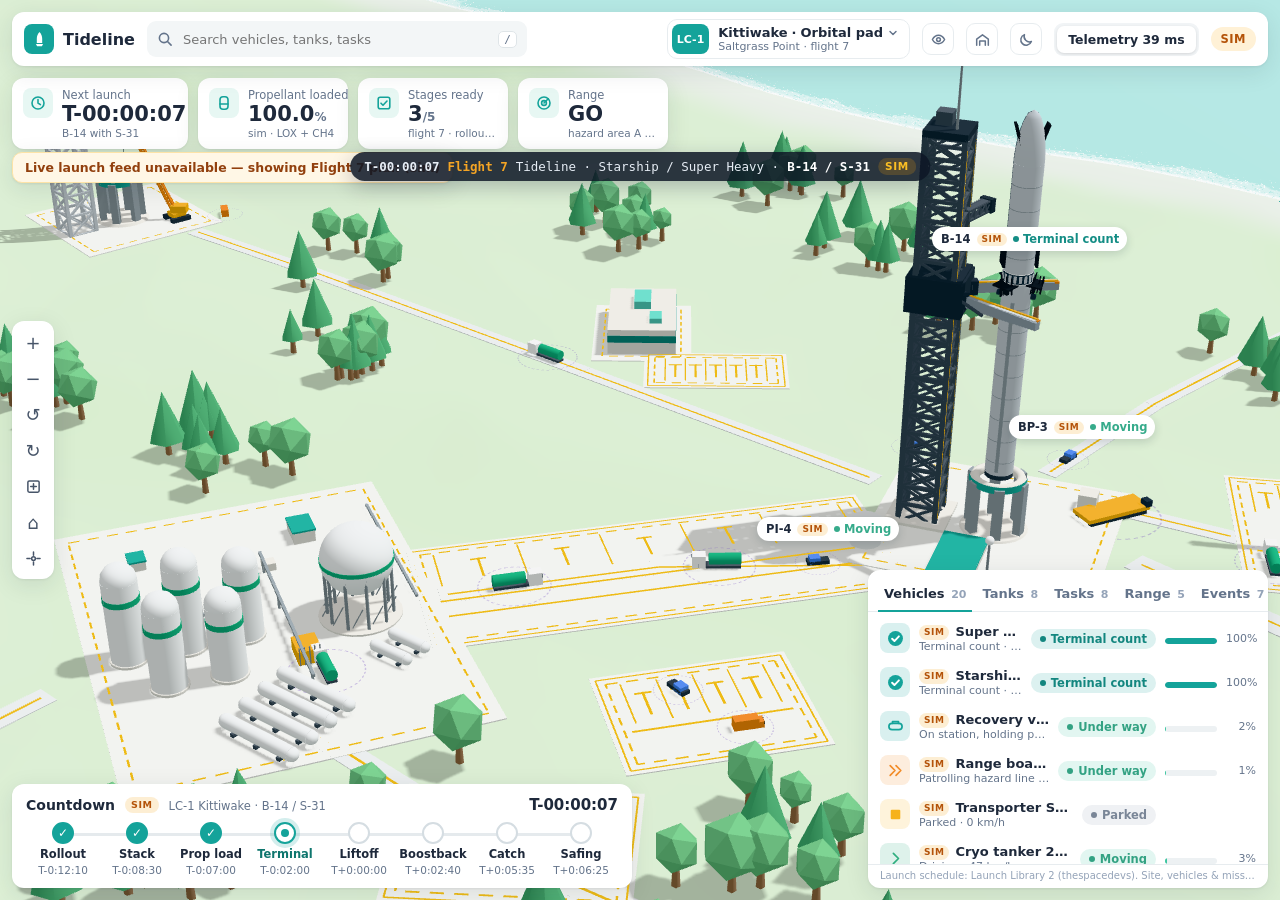
==== commit 59b95de0: "Replace Launch Site with the Starbase catch-tower build. Swap launch-site/index.html for the wd-r3b " ====
--- a/launch-site/index.html
+++ b/launch-site/index.html
@@ -66,15 +66,15 @@
         <div id="credit">Launch schedule: Launch Library 2 (thespacedevs). Site, vehicles &amp; mission simulated. Not for operational use.</div>
       </section>
     </div>
-  <script type="module">var Ep=Object.defineProperty;var Tp=(n,t,e)=>t in n?Ep(n,t,{enumerable:!0,configurable:!0,writable:!0,value:e}):n[t]=e;var mt=(n,t,e)=>Tp(n,typeof t!="symbol"?t+"":t,e);(function(){const t=document.createElement("link").relList;if(t&&t.supports&&t.supports("modulepreload"))return;for(const s of document.querySelectorAll('link[rel="modulepreload"]'))i(s);new MutationObserver(s=>{for(const r of s)if(r.type==="childList")for(const a of r.addedNodes)a.tagName==="LINK"&&a.rel==="modulepreload"&&i(a)}).observe(document,{childList:!0,subtree:!0});function e(s){const r={};return s.integrity&&(r.integrity=s.integrity),s.referrerPolicy&&(r.referrerPolicy=s.referrerPolicy),s.crossOrigin==="use-credentials"?r.credentials="include":s.crossOrigin==="anonymous"?r.credentials="omit":r.credentials="same-origin",r}function i(s){if(s.ep)return;s.ep=!0;const r=e(s);fetch(s.href,r)}})();/**
+  <script type="module">var Np=Object.defineProperty;var Up=(n,t,e)=>t in n?Np(n,t,{enumerable:!0,configurable:!0,writable:!0,value:e}):n[t]=e;var mt=(n,t,e)=>Up(n,typeof t!="symbol"?t+"":t,e);(function(){const t=document.createElement("link").relList;if(t&&t.supports&&t.supports("modulepreload"))return;for(const s of document.querySelectorAll('link[rel="modulepreload"]'))i(s);new MutationObserver(s=>{for(const r of s)if(r.type==="childList")for(const a of r.addedNodes)a.tagName==="LINK"&&a.rel==="modulepreload"&&i(a)}).observe(document,{childList:!0,subtree:!0});function e(s){const r={};return s.integrity&&(r.integrity=s.integrity),s.referrerPolicy&&(r.referrerPolicy=s.referrerPolicy),s.crossOrigin==="use-credentials"?r.credentials="include":s.crossOrigin==="anonymous"?r.credentials="omit":r.credentials="same-origin",r}function i(s){if(s.ep)return;s.ep=!0;const r=e(s);fetch(s.href,r)}})();/**
  * @license
  * Copyright 2010-2024 Three.js Authors
  * SPDX-License-Identifier: MIT
- */const Lc="170",Ap=0,Eh=1,Rp=2,wd=1,Ed=2,si=3,Ni=0,nn=1,bn=2,Pi=0,Us=1,Th=2,Ah=3,Rh=4,Cp=5,qi=100,Lp=101,Pp=102,Dp=103,Ip=104,Np=200,Up=201,Fp=202,Op=203,bl=204,wl=205,zp=206,kp=207,Bp=208,Hp=209,Vp=210,Gp=211,Wp=212,$p=213,Xp=214,El=0,Tl=1,Al=2,Ws=3,Rl=4,Cl=5,Ll=6,Pl=7,Pc=0,Yp=1,qp=2,Di=0,Kp=1,Zp=2,jp=3,Jp=4,Qp=5,tm=6,Td=7,Ad=300,$s=301,Xs=302,Dl=303,Il=304,go=306,Nl=1e3,ji=1001,Ul=1002,pn=1003,em=1004,Kr=1005,$n=1006,Ro=1007,Ji=1008,hi=1009,Rd=1010,Cd=1011,Fr=1012,Dc=1013,ns=1014,Xn=1015,Wr=1016,Ic=1017,Nc=1018,Ys=1020,Ld=35902,Pd=1021,Dd=1022,zn=1023,Id=1024,Nd=1025,Fs=1026,qs=1027,Uc=1028,Fc=1029,Ud=1030,Oc=1031,zc=1033,La=33776,Pa=33777,Da=33778,Ia=33779,Fl=35840,Ol=35841,zl=35842,kl=35843,Bl=36196,Hl=37492,Vl=37496,Gl=37808,Wl=37809,$l=37810,Xl=37811,Yl=37812,ql=37813,Kl=37814,Zl=37815,jl=37816,Jl=37817,Ql=37818,tc=37819,ec=37820,nc=37821,Na=36492,ic=36494,sc=36495,Fd=36283,rc=36284,ac=36285,oc=36286,nm=3200,im=3201,kc=0,sm=1,Ti="",fn="srgb",ir="srgb-linear",vo="linear",ve="srgb",ds=7680,Ch=519,rm=512,am=513,om=514,Od=515,lm=516,cm=517,hm=518,um=519,Lh=35044,Ph=35048,Dh="300 es",oi=2e3,Ga=2001;class sr{addEventListener(t,e){this._listeners===void 0&&(this._listeners={});const i=this._listeners;i[t]===void 0&&(i[t]=[]),i[t].indexOf(e)===-1&&i[t].push(e)}hasEventListener(t,e){if(this._listeners===void 0)return!1;const i=this._listeners;return i[t]!==void 0&&i[t].indexOf(e)!==-1}removeEventListener(t,e){if(this._listeners===void 0)return;const s=this._listeners[t];if(s!==void 0){const r=s.indexOf(e);r!==-1&&s.splice(r,1)}}dispatchEvent(t){if(this._listeners===void 0)return;const i=this._listeners[t.type];if(i!==void 0){t.target=this;const s=i.slice(0);for(let r=0,a=s.length;r<a;r++)s[r].call(this,t);t.target=null}}}const Xe=["00","01","02","03","04","05","06","07","08","09","0a","0b","0c","0d","0e","0f","10","11","12","13","14","15","16","17","18","19","1a","1b","1c","1d","1e","1f","20","21","22","23","24","25","26","27","28","29","2a","2b","2c","2d","2e","2f","30","31","32","33","34","35","36","37","38","39","3a","3b","3c","3d","3e","3f","40","41","42","43","44","45","46","47","48","49","4a","4b","4c","4d","4e","4f","50","51","52","53","54","55","56","57","58","59","5a","5b","5c","5d","5e","5f","60","61","62","63","64","65","66","67","68","69","6a","6b","6c","6d","6e","6f","70","71","72","73","74","75","76","77","78","79","7a","7b","7c","7d","7e","7f","80","81","82","83","84","85","86","87","88","89","8a","8b","8c","8d","8e","8f","90","91","92","93","94","95","96","97","98","99","9a","9b","9c","9d","9e","9f","a0","a1","a2","a3","a4","a5","a6","a7","a8","a9","aa","ab","ac","ad","ae","af","b0","b1","b2","b3","b4","b5","b6","b7","b8","b9","ba","bb","bc","bd","be","bf","c0","c1","c2","c3","c4","c5","c6","c7","c8","c9","ca","cb","cc","cd","ce","cf","d0","d1","d2","d3","d4","d5","d6","d7","d8","d9","da","db","dc","dd","de","df","e0","e1","e2","e3","e4","e5","e6","e7","e8","e9","ea","eb","ec","ed","ee","ef","f0","f1","f2","f3","f4","f5","f6","f7","f8","f9","fa","fb","fc","fd","fe","ff"],Co=Math.PI/180,lc=180/Math.PI;function rr(){const n=Math.random()*4294967295|0,t=Math.random()*4294967295|0,e=Math.random()*4294967295|0,i=Math.random()*4294967295|0;return(Xe[n&255]+Xe[n>>8&255]+Xe[n>>16&255]+Xe[n>>24&255]+"-"+Xe[t&255]+Xe[t>>8&255]+"-"+Xe[t>>16&15|64]+Xe[t>>24&255]+"-"+Xe[e&63|128]+Xe[e>>8&255]+"-"+Xe[e>>16&255]+Xe[e>>24&255]+Xe[i&255]+Xe[i>>8&255]+Xe[i>>16&255]+Xe[i>>24&255]).toLowerCase()}function Ge(n,t,e){return Math.max(t,Math.min(e,n))}function dm(n,t){return(n%t+t)%t}function Lo(n,t,e){return(1-e)*n+e*t}function fr(n,t){switch(t.constructor){case Float32Array:return n;case Uint32Array:return n/4294967295;case Uint16Array:return n/65535;case Uint8Array:return n/255;case Int32Array:return Math.max(n/2147483647,-1);case Int16Array:return Math.max(n/32767,-1);case Int8Array:return Math.max(n/127,-1);default:throw new Error("Invalid component type.")}}function an(n,t){switch(t.constructor){case Float32Array:return n;case Uint32Array:return Math.round(n*4294967295);case Uint16Array:return Math.round(n*65535);case Uint8Array:return Math.round(n*255);case Int32Array:return Math.round(n*2147483647);case Int16Array:return Math.round(n*32767);case Int8Array:return Math.round(n*127);default:throw new Error("Invalid component type.")}}class ut{constructor(t=0,e=0){ut.prototype.isVector2=!0,this.x=t,this.y=e}get width(){return this.x}set width(t){this.x=t}get height(){return this.y}set height(t){this.y=t}set(t,e){return this.x=t,this.y=e,this}setScalar(t){return this.x=t,this.y=t,this}setX(t){return this.x=t,this}setY(t){return this.y=t,this}setComponent(t,e){switch(t){case 0:this.x=e;break;case 1:this.y=e;break;default:throw new Error("index is out of range: "+t)}return this}getComponent(t){switch(t){case 0:return this.x;case 1:return this.y;default:throw new Error("index is out of range: "+t)}}clone(){return new this.constructor(this.x,this.y)}copy(t){return this.x=t.x,this.y=t.y,this}add(t){return this.x+=t.x,this.y+=t.y,this}addScalar(t){return this.x+=t,this.y+=t,this}addVectors(t,e){return this.x=t.x+e.x,this.y=t.y+e.y,this}addScaledVector(t,e){return this.x+=t.x*e,this.y+=t.y*e,this}sub(t){return this.x-=t.x,this.y-=t.y,this}subScalar(t){return this.x-=t,this.y-=t,this}subVectors(t,e){return this.x=t.x-e.x,this.y=t.y-e.y,this}multiply(t){return this.x*=t.x,this.y*=t.y,this}multiplyScalar(t){return this.x*=t,this.y*=t,this}divide(t){return this.x/=t.x,this.y/=t.y,this}divideScalar(t){return this.multiplyScalar(1/t)}applyMatrix3(t){const e=this.x,i=this.y,s=t.elements;return this.x=s[0]*e+s[3]*i+s[6],this.y=s[1]*e+s[4]*i+s[7],this}min(t){return this.x=Math.min(this.x,t.x),this.y=Math.min(this.y,t.y),this}max(t){return this.x=Math.max(this.x,t.x),this.y=Math.max(this.y,t.y),this}clamp(t,e){return this.x=Math.max(t.x,Math.min(e.x,this.x)),this.y=Math.max(t.y,Math.min(e.y,this.y)),this}clampScalar(t,e){return this.x=Math.max(t,Math.min(e,this.x)),this.y=Math.max(t,Math.min(e,this.y)),this}clampLength(t,e){const i=this.length();return this.divideScalar(i||1).multiplyScalar(Math.max(t,Math.min(e,i)))}floor(){return this.x=Math.floor(this.x),this.y=Math.floor(this.y),this}ceil(){return this.x=Math.ceil(this.x),this.y=Math.ceil(this.y),this}round(){return this.x=Math.round(this.x),this.y=Math.round(this.y),this}roundToZero(){return this.x=Math.trunc(this.x),this.y=Math.trunc(this.y),this}negate(){return this.x=-this.x,this.y=-this.y,this}dot(t){return this.x*t.x+this.y*t.y}cross(t){return this.x*t.y-this.y*t.x}lengthSq(){return this.x*this.x+this.y*this.y}length(){return Math.sqrt(this.x*this.x+this.y*this.y)}manhattanLength(){return Math.abs(this.x)+Math.abs(this.y)}normalize(){return this.divideScalar(this.length()||1)}angle(){return Math.atan2(-this.y,-this.x)+Math.PI}angleTo(t){const e=Math.sqrt(this.lengthSq()*t.lengthSq());if(e===0)return Math.PI/2;const i=this.dot(t)/e;return Math.acos(Ge(i,-1,1))}distanceTo(t){return Math.sqrt(this.distanceToSquared(t))}distanceToSquared(t){const e=this.x-t.x,i=this.y-t.y;return e*e+i*i}manhattanDistanceTo(t){return Math.abs(this.x-t.x)+Math.abs(this.y-t.y)}setLength(t){return this.normalize().multiplyScalar(t)}lerp(t,e){return this.x+=(t.x-this.x)*e,this.y+=(t.y-this.y)*e,this}lerpVectors(t,e,i){return this.x=t.x+(e.x-t.x)*i,this.y=t.y+(e.y-t.y)*i,this}equals(t){return t.x===this.x&&t.y===this.y}fromArray(t,e=0){return this.x=t[e],this.y=t[e+1],this}toArray(t=[],e=0){return t[e]=this.x,t[e+1]=this.y,t}fromBufferAttribute(t,e){return this.x=t.getX(e),this.y=t.getY(e),this}rotateAround(t,e){const i=Math.cos(e),s=Math.sin(e),r=this.x-t.x,a=this.y-t.y;return this.x=r*i-a*s+t.x,this.y=r*s+a*i+t.y,this}random(){return this.x=Math.random(),this.y=Math.random(),this}*[Symbol.iterator](){yield this.x,yield this.y}}class jt{constructor(t,e,i,s,r,a,o,l,c){jt.prototype.isMatrix3=!0,this.elements=[1,0,0,0,1,0,0,0,1],t!==void 0&&this.set(t,e,i,s,r,a,o,l,c)}set(t,e,i,s,r,a,o,l,c){const h=this.elements;return h[0]=t,h[1]=s,h[2]=o,h[3]=e,h[4]=r,h[5]=l,h[6]=i,h[7]=a,h[8]=c,this}identity(){return this.set(1,0,0,0,1,0,0,0,1),this}copy(t){const e=this.elements,i=t.elements;return e[0]=i[0],e[1]=i[1],e[2]=i[2],e[3]=i[3],e[4]=i[4],e[5]=i[5],e[6]=i[6],e[7]=i[7],e[8]=i[8],this}extractBasis(t,e,i){return t.setFromMatrix3Column(this,0),e.setFromMatrix3Column(this,1),i.setFromMatrix3Column(this,2),this}setFromMatrix4(t){const e=t.elements;return this.set(e[0],e[4],e[8],e[1],e[5],e[9],e[2],e[6],e[10]),this}multiply(t){return this.multiplyMatrices(this,t)}premultiply(t){return this.multiplyMatrices(t,this)}multiplyMatrices(t,e){const i=t.elements,s=e.elements,r=this.elements,a=i[0],o=i[3],l=i[6],c=i[1],h=i[4],u=i[7],f=i[2],d=i[5],g=i[8],v=s[0],m=s[3],p=s[6],y=s[1],_=s[4],x=s[7],C=s[2],E=s[5],T=s[8];return r[0]=a*v+o*y+l*C,r[3]=a*m+o*_+l*E,r[6]=a*p+o*x+l*T,r[1]=c*v+h*y+u*C,r[4]=c*m+h*_+u*E,r[7]=c*p+h*x+u*T,r[2]=f*v+d*y+g*C,r[5]=f*m+d*_+g*E,r[8]=f*p+d*x+g*T,this}multiplyScalar(t){const e=this.elements;return e[0]*=t,e[3]*=t,e[6]*=t,e[1]*=t,e[4]*=t,e[7]*=t,e[2]*=t,e[5]*=t,e[8]*=t,this}determinant(){const t=this.elements,e=t[0],i=t[1],s=t[2],r=t[3],a=t[4],o=t[5],l=t[6],c=t[7],h=t[8];return e*a*h-e*o*c-i*r*h+i*o*l+s*r*c-s*a*l}invert(){const t=this.elements,e=t[0],i=t[1],s=t[2],r=t[3],a=t[4],o=t[5],l=t[6],c=t[7],h=t[8],u=h*a-o*c,f=o*l-h*r,d=c*r-a*l,g=e*u+i*f+s*d;if(g===0)return this.set(0,0,0,0,0,0,0,0,0);const v=1/g;return t[0]=u*v,t[1]=(s*c-h*i)*v,t[2]=(o*i-s*a)*v,t[3]=f*v,t[4]=(h*e-s*l)*v,t[5]=(s*r-o*e)*v,t[6]=d*v,t[7]=(i*l-c*e)*v,t[8]=(a*e-i*r)*v,this}transpose(){let t;const e=this.elements;return t=e[1],e[1]=e[3],e[3]=t,t=e[2],e[2]=e[6],e[6]=t,t=e[5],e[5]=e[7],e[7]=t,this}getNormalMatrix(t){return this.setFromMatrix4(t).invert().transpose()}transposeIntoArray(t){const e=this.elements;return t[0]=e[0],t[1]=e[3],t[2]=e[6],t[3]=e[1],t[4]=e[4],t[5]=e[7],t[6]=e[2],t[7]=e[5],t[8]=e[8],this}setUvTransform(t,e,i,s,r,a,o){const l=Math.cos(r),c=Math.sin(r);return this.set(i*l,i*c,-i*(l*a+c*o)+a+t,-s*c,s*l,-s*(-c*a+l*o)+o+e,0,0,1),this}scale(t,e){return this.premultiply(Po.makeScale(t,e)),this}rotate(t){return this.premultiply(Po.makeRotation(-t)),this}translate(t,e){return this.premultiply(Po.makeTranslation(t,e)),this}makeTranslation(t,e){return t.isVector2?this.set(1,0,t.x,0,1,t.y,0,0,1):this.set(1,0,t,0,1,e,0,0,1),this}makeRotation(t){const e=Math.cos(t),i=Math.sin(t);return this.set(e,-i,0,i,e,0,0,0,1),this}makeScale(t,e){return this.set(t,0,0,0,e,0,0,0,1),this}equals(t){const e=this.elements,i=t.elements;for(let s=0;s<9;s++)if(e[s]!==i[s])return!1;return!0}fromArray(t,e=0){for(let i=0;i<9;i++)this.elements[i]=t[i+e];return this}toArray(t=[],e=0){const i=this.elements;return t[e]=i[0],t[e+1]=i[1],t[e+2]=i[2],t[e+3]=i[3],t[e+4]=i[4],t[e+5]=i[5],t[e+6]=i[6],t[e+7]=i[7],t[e+8]=i[8],t}clone(){return new this.constructor().fromArray(this.elements)}}const Po=new jt;function zd(n){for(let t=n.length-1;t>=0;--t)if(n[t]>=65535)return!0;return!1}function Wa(n){return document.createElementNS("http://www.w3.org/1999/xhtml",n)}function fm(){const n=Wa("canvas");return n.style.display="block",n}const Ih={};function wr(n){n in Ih||(Ih[n]=!0,console.warn(n))}function pm(n,t,e){return new Promise(function(i,s){function r(){switch(n.clientWaitSync(t,n.SYNC_FLUSH_COMMANDS_BIT,0)){case n.WAIT_FAILED:s();break;case n.TIMEOUT_EXPIRED:setTimeout(r,e);break;default:i()}}setTimeout(r,e)})}function mm(n){const t=n.elements;t[2]=.5*t[2]+.5*t[3],t[6]=.5*t[6]+.5*t[7],t[10]=.5*t[10]+.5*t[11],t[14]=.5*t[14]+.5*t[15]}function gm(n){const t=n.elements;t[11]===-1?(t[10]=-t[10]-1,t[14]=-t[14]):(t[10]=-t[10],t[14]=-t[14]+1)}const ce={enabled:!0,workingColorSpace:ir,spaces:{},convert:function(n,t,e){return this.enabled===!1||t===e||!t||!e||(this.spaces[t].transfer===ve&&(n.r=li(n.r),n.g=li(n.g),n.b=li(n.b)),this.spaces[t].primaries!==this.spaces[e].primaries&&(n.applyMatrix3(this.spaces[t].toXYZ),n.applyMatrix3(this.spaces[e].fromXYZ)),this.spaces[e].transfer===ve&&(n.r=Os(n.r),n.g=Os(n.g),n.b=Os(n.b))),n},fromWorkingColorSpace:function(n,t){return this.convert(n,this.workingColorSpace,t)},toWorkingColorSpace:function(n,t){return this.convert(n,t,this.workingColorSpace)},getPrimaries:function(n){return this.spaces[n].primaries},getTransfer:function(n){return n===Ti?vo:this.spaces[n].transfer},getLuminanceCoefficients:function(n,t=this.workingColorSpace){return n.fromArray(this.spaces[t].luminanceCoefficients)},define:function(n){Object.assign(this.spaces,n)},_getMatrix:function(n,t,e){return n.copy(this.spaces[t].toXYZ).multiply(this.spaces[e].fromXYZ)},_getDrawingBufferColorSpace:function(n){return this.spaces[n].outputColorSpaceConfig.drawingBufferColorSpace},_getUnpackColorSpace:function(n=this.workingColorSpace){return this.spaces[n].workingColorSpaceConfig.unpackColorSpace}};function li(n){return n<.04045?n*.0773993808:Math.pow(n*.9478672986+.0521327014,2.4)}function Os(n){return n<.0031308?n*12.92:1.055*Math.pow(n,.41666)-.055}const Nh=[.64,.33,.3,.6,.15,.06],Uh=[.2126,.7152,.0722],Fh=[.3127,.329],Oh=new jt().set(.4123908,.3575843,.1804808,.212639,.7151687,.0721923,.0193308,.1191948,.9505322),zh=new jt().set(3.2409699,-1.5373832,-.4986108,-.9692436,1.8759675,.0415551,.0556301,-.203977,1.0569715);ce.define({[ir]:{primaries:Nh,whitePoint:Fh,transfer:vo,toXYZ:Oh,fromXYZ:zh,luminanceCoefficients:Uh,workingColorSpaceConfig:{unpackColorSpace:fn},outputColorSpaceConfig:{drawingBufferColorSpace:fn}},[fn]:{primaries:Nh,whitePoint:Fh,transfer:ve,toXYZ:Oh,fromXYZ:zh,luminanceCoefficients:Uh,outputColorSpaceConfig:{drawingBufferColorSpace:fn}}});let fs;class vm{static getDataURL(t){if(/^data:/i.test(t.src)||typeof HTMLCanvasElement>"u")return t.src;let e;if(t instanceof HTMLCanvasElement)e=t;else{fs===void 0&&(fs=Wa("canvas")),fs.width=t.width,fs.height=t.height;const i=fs.getContext("2d");t instanceof ImageData?i.putImageData(t,0,0):i.drawImage(t,0,0,t.width,t.height),e=fs}return e.width>2048||e.height>2048?(console.warn("THREE.ImageUtils.getDataURL: Image converted to jpg for performance reasons",t),e.toDataURL("image/jpeg",.6)):e.toDataURL("image/png")}static sRGBToLinear(t){if(typeof HTMLImageElement<"u"&&t instanceof HTMLImageElement||typeof HTMLCanvasElement<"u"&&t instanceof HTMLCanvasElement||typeof ImageBitmap<"u"&&t instanceof ImageBitmap){const e=Wa("canvas");e.width=t.width,e.height=t.height;const i=e.getContext("2d");i.drawImage(t,0,0,t.width,t.height);const s=i.getImageData(0,0,t.width,t.height),r=s.data;for(let a=0;a<r.length;a++)r[a]=li(r[a]/255)*255;return i.putImageData(s,0,0),e}else if(t.data){const e=t.data.slice(0);for(let i=0;i<e.length;i++)e instanceof Uint8Array||e instanceof Uint8ClampedArray?e[i]=Math.floor(li(e[i]/255)*255):e[i]=li(e[i]);return{data:e,width:t.width,height:t.height}}else return console.warn("THREE.ImageUtils.sRGBToLinear(): Unsupported image type. No color space conversion applied."),t}}let _m=0;class kd{constructor(t=null){this.isSource=!0,Object.defineProperty(this,"id",{value:_m++}),this.uuid=rr(),this.data=t,this.dataReady=!0,this.version=0}set needsUpdate(t){t===!0&&this.version++}toJSON(t){const e=t===void 0||typeof t=="string";if(!e&&t.images[this.uuid]!==void 0)return t.images[this.uuid];const i={uuid:this.uuid,url:""},s=this.data;if(s!==null){let r;if(Array.isArray(s)){r=[];for(let a=0,o=s.length;a<o;a++)s[a].isDataTexture?r.push(Do(s[a].image)):r.push(Do(s[a]))}else r=Do(s);i.url=r}return e||(t.images[this.uuid]=i),i}}function Do(n){return typeof HTMLImageElement<"u"&&n instanceof HTMLImageElement||typeof HTMLCanvasElement<"u"&&n instanceof HTMLCanvasElement||typeof ImageBitmap<"u"&&n instanceof ImageBitmap?vm.getDataURL(n):n.data?{data:Array.from(n.data),width:n.width,height:n.height,type:n.data.constructor.name}:(console.warn("THREE.Texture: Unable to serialize Texture."),{})}let xm=0;class sn extends sr{constructor(t=sn.DEFAULT_IMAGE,e=sn.DEFAULT_MAPPING,i=ji,s=ji,r=$n,a=Ji,o=zn,l=hi,c=sn.DEFAULT_ANISOTROPY,h=Ti){super(),this.isTexture=!0,Object.defineProperty(this,"id",{value:xm++}),this.uuid=rr(),this.name="",this.source=new kd(t),this.mipmaps=[],this.mapping=e,this.channel=0,this.wrapS=i,this.wrapT=s,this.magFilter=r,this.minFilter=a,this.anisotropy=c,this.format=o,this.internalFormat=null,this.type=l,this.offset=new ut(0,0),this.repeat=new ut(1,1),this.center=new ut(0,0),this.rotation=0,this.matrixAutoUpdate=!0,this.matrix=new jt,this.generateMipmaps=!0,this.premultiplyAlpha=!1,this.flipY=!0,this.unpackAlignment=4,this.colorSpace=h,this.userData={},this.version=0,this.onUpdate=null,this.isRenderTargetTexture=!1,this.pmremVersion=0}get image(){return this.source.data}set image(t=null){this.source.data=t}updateMatrix(){this.matrix.setUvTransform(this.offset.x,this.offset.y,this.repeat.x,this.repeat.y,this.rotation,this.center.x,this.center.y)}clone(){return new this.constructor().copy(this)}copy(t){return this.name=t.name,this.source=t.source,this.mipmaps=t.mipmaps.slice(0),this.mapping=t.mapping,this.channel=t.channel,this.wrapS=t.wrapS,this.wrapT=t.wrapT,this.magFilter=t.magFilter,this.minFilter=t.minFilter,this.anisotropy=t.anisotropy,this.format=t.format,this.internalFormat=t.internalFormat,this.type=t.type,this.offset.copy(t.offset),this.repeat.copy(t.repeat),this.center.copy(t.center),this.rotation=t.rotation,this.matrixAutoUpdate=t.matrixAutoUpdate,this.matrix.copy(t.matrix),this.generateMipmaps=t.generateMipmaps,this.premultiplyAlpha=t.premultiplyAlpha,this.flipY=t.flipY,this.unpackAlignment=t.unpackAlignment,this.colorSpace=t.colorSpace,this.userData=JSON.parse(JSON.stringify(t.userData)),this.needsUpdate=!0,this}toJSON(t){const e=t===void 0||typeof t=="string";if(!e&&t.textures[this.uuid]!==void 0)return t.textures[this.uuid];const i={metadata:{version:4.6,type:"Texture",generator:"Texture.toJSON"},uuid:this.uuid,name:this.name,image:this.source.toJSON(t).uuid,mapping:this.mapping,channel:this.channel,repeat:[this.repeat.x,this.repeat.y],offset:[this.offset.x,this.offset.y],center:[this.center.x,this.center.y],rotation:this.rotation,wrap:[this.wrapS,this.wrapT],format:this.format,internalFormat:this.internalFormat,type:this.type,colorSpace:this.colorSpace,minFilter:this.minFilter,magFilter:this.magFilter,anisotropy:this.anisotropy,flipY:this.flipY,generateMipmaps:this.generateMipmaps,premultiplyAlpha:this.premultiplyAlpha,unpackAlignment:this.unpackAlignment};return Object.keys(this.userData).length>0&&(i.userData=this.userData),e||(t.textures[this.uuid]=i),i}dispose(){this.dispatchEvent({type:"dispose"})}transformUv(t){if(this.mapping!==Ad)return t;if(t.applyMatrix3(this.matrix),t.x<0||t.x>1)switch(this.wrapS){case Nl:t.x=t.x-Math.floor(t.x);break;case ji:t.x=t.x<0?0:1;break;case Ul:Math.abs(Math.floor(t.x)%2)===1?t.x=Math.ceil(t.x)-t.x:t.x=t.x-Math.floor(t.x);break}if(t.y<0||t.y>1)switch(this.wrapT){case Nl:t.y=t.y-Math.floor(t.y);break;case ji:t.y=t.y<0?0:1;break;case Ul:Math.abs(Math.floor(t.y)%2)===1?t.y=Math.ceil(t.y)-t.y:t.y=t.y-Math.floor(t.y);break}return this.flipY&&(t.y=1-t.y),t}set needsUpdate(t){t===!0&&(this.version++,this.source.needsUpdate=!0)}set needsPMREMUpdate(t){t===!0&&this.pmremVersion++}}sn.DEFAULT_IMAGE=null;sn.DEFAULT_MAPPING=Ad;sn.DEFAULT_ANISOTROPY=1;class Ae{constructor(t=0,e=0,i=0,s=1){Ae.prototype.isVector4=!0,this.x=t,this.y=e,this.z=i,this.w=s}get width(){return this.z}set width(t){this.z=t}get height(){return this.w}set height(t){this.w=t}set(t,e,i,s){return this.x=t,this.y=e,this.z=i,this.w=s,this}setScalar(t){return this.x=t,this.y=t,this.z=t,this.w=t,this}setX(t){return this.x=t,this}setY(t){return this.y=t,this}setZ(t){return this.z=t,this}setW(t){return this.w=t,this}setComponent(t,e){switch(t){case 0:this.x=e;break;case 1:this.y=e;break;case 2:this.z=e;break;case 3:this.w=e;break;default:throw new Error("index is out of range: "+t)}return this}getComponent(t){switch(t){case 0:return this.x;case 1:return this.y;case 2:return this.z;case 3:return this.w;default:throw new Error("index is out of range: "+t)}}clone(){return new this.constructor(this.x,this.y,this.z,this.w)}copy(t){return this.x=t.x,this.y=t.y,this.z=t.z,this.w=t.w!==void 0?t.w:1,this}add(t){return this.x+=t.x,this.y+=t.y,this.z+=t.z,this.w+=t.w,this}addScalar(t){return this.x+=t,this.y+=t,this.z+=t,this.w+=t,this}addVectors(t,e){return this.x=t.x+e.x,this.y=t.y+e.y,this.z=t.z+e.z,this.w=t.w+e.w,this}addScaledVector(t,e){return this.x+=t.x*e,this.y+=t.y*e,this.z+=t.z*e,this.w+=t.w*e,this}sub(t){return this.x-=t.x,this.y-=t.y,this.z-=t.z,this.w-=t.w,this}subScalar(t){return this.x-=t,this.y-=t,this.z-=t,this.w-=t,this}subVectors(t,e){return this.x=t.x-e.x,this.y=t.y-e.y,this.z=t.z-e.z,this.w=t.w-e.w,this}multiply(t){return this.x*=t.x,this.y*=t.y,this.z*=t.z,this.w*=t.w,this}multiplyScalar(t){return this.x*=t,this.y*=t,this.z*=t,this.w*=t,this}applyMatrix4(t){const e=this.x,i=this.y,s=this.z,r=this.w,a=t.elements;return this.x=a[0]*e+a[4]*i+a[8]*s+a[12]*r,this.y=a[1]*e+a[5]*i+a[9]*s+a[13]*r,this.z=a[2]*e+a[6]*i+a[10]*s+a[14]*r,this.w=a[3]*e+a[7]*i+a[11]*s+a[15]*r,this}divide(t){return this.x/=t.x,this.y/=t.y,this.z/=t.z,this.w/=t.w,this}divideScalar(t){return this.multiplyScalar(1/t)}setAxisAngleFromQuaternion(t){this.w=2*Math.acos(t.w);const e=Math.sqrt(1-t.w*t.w);return e<1e-4?(this.x=1,this.y=0,this.z=0):(this.x=t.x/e,this.y=t.y/e,this.z=t.z/e),this}setAxisAngleFromRotationMatrix(t){let e,i,s,r;const l=t.elements,c=l[0],h=l[4],u=l[8],f=l[1],d=l[5],g=l[9],v=l[2],m=l[6],p=l[10];if(Math.abs(h-f)<.01&&Math.abs(u-v)<.01&&Math.abs(g-m)<.01){if(Math.abs(h+f)<.1&&Math.abs(u+v)<.1&&Math.abs(g+m)<.1&&Math.abs(c+d+p-3)<.1)return this.set(1,0,0,0),this;e=Math.PI;const _=(c+1)/2,x=(d+1)/2,C=(p+1)/2,E=(h+f)/4,T=(u+v)/4,L=(g+m)/4;return _>x&&_>C?_<.01?(i=0,s=.707106781,r=.707106781):(i=Math.sqrt(_),s=E/i,r=T/i):x>C?x<.01?(i=.707106781,s=0,r=.707106781):(s=Math.sqrt(x),i=E/s,r=L/s):C<.01?(i=.707106781,s=.707106781,r=0):(r=Math.sqrt(C),i=T/r,s=L/r),this.set(i,s,r,e),this}let y=Math.sqrt((m-g)*(m-g)+(u-v)*(u-v)+(f-h)*(f-h));return Math.abs(y)<.001&&(y=1),this.x=(m-g)/y,this.y=(u-v)/y,this.z=(f-h)/y,this.w=Math.acos((c+d+p-1)/2),this}setFromMatrixPosition(t){const e=t.elements;return this.x=e[12],this.y=e[13],this.z=e[14],this.w=e[15],this}min(t){return this.x=Math.min(this.x,t.x),this.y=Math.min(this.y,t.y),this.z=Math.min(this.z,t.z),this.w=Math.min(this.w,t.w),this}max(t){return this.x=Math.max(this.x,t.x),this.y=Math.max(this.y,t.y),this.z=Math.max(this.z,t.z),this.w=Math.max(this.w,t.w),this}clamp(t,e){return this.x=Math.max(t.x,Math.min(e.x,this.x)),this.y=Math.max(t.y,Math.min(e.y,this.y)),this.z=Math.max(t.z,Math.min(e.z,this.z)),this.w=Math.max(t.w,Math.min(e.w,this.w)),this}clampScalar(t,e){return this.x=Math.max(t,Math.min(e,this.x)),this.y=Math.max(t,Math.min(e,this.y)),this.z=Math.max(t,Math.min(e,this.z)),this.w=Math.max(t,Math.min(e,this.w)),this}clampLength(t,e){const i=this.length();return this.divideScalar(i||1).multiplyScalar(Math.max(t,Math.min(e,i)))}floor(){return this.x=Math.floor(this.x),this.y=Math.floor(this.y),this.z=Math.floor(this.z),this.w=Math.floor(this.w),this}ceil(){return this.x=Math.ceil(this.x),this.y=Math.ceil(this.y),this.z=Math.ceil(this.z),this.w=Math.ceil(this.w),this}round(){return this.x=Math.round(this.x),this.y=Math.round(this.y),this.z=Math.round(this.z),this.w=Math.round(this.w),this}roundToZero(){return this.x=Math.trunc(this.x),this.y=Math.trunc(this.y),this.z=Math.trunc(this.z),this.w=Math.trunc(this.w),this}negate(){return this.x=-this.x,this.y=-this.y,this.z=-this.z,this.w=-this.w,this}dot(t){return this.x*t.x+this.y*t.y+this.z*t.z+this.w*t.w}lengthSq(){return this.x*this.x+this.y*this.y+this.z*this.z+this.w*this.w}length(){return Math.sqrt(this.x*this.x+this.y*this.y+this.z*this.z+this.w*this.w)}manhattanLength(){return Math.abs(this.x)+Math.abs(this.y)+Math.abs(this.z)+Math.abs(this.w)}normalize(){return this.divideScalar(this.length()||1)}setLength(t){return this.normalize().multiplyScalar(t)}lerp(t,e){return this.x+=(t.x-this.x)*e,this.y+=(t.y-this.y)*e,this.z+=(t.z-this.z)*e,this.w+=(t.w-this.w)*e,this}lerpVectors(t,e,i){return this.x=t.x+(e.x-t.x)*i,this.y=t.y+(e.y-t.y)*i,this.z=t.z+(e.z-t.z)*i,this.w=t.w+(e.w-t.w)*i,this}equals(t){return t.x===this.x&&t.y===this.y&&t.z===this.z&&t.w===this.w}fromArray(t,e=0){return this.x=t[e],this.y=t[e+1],this.z=t[e+2],this.w=t[e+3],this}toArray(t=[],e=0){return t[e]=this.x,t[e+1]=this.y,t[e+2]=this.z,t[e+3]=this.w,t}fromBufferAttribute(t,e){return this.x=t.getX(e),this.y=t.getY(e),this.z=t.getZ(e),this.w=t.getW(e),this}random(){return this.x=Math.random(),this.y=Math.random(),this.z=Math.random(),this.w=Math.random(),this}*[Symbol.iterator](){yield this.x,yield this.y,yield this.z,yield this.w}}class Mm extends sr{constructor(t=1,e=1,i={}){super(),this.isRenderTarget=!0,this.width=t,this.height=e,this.depth=1,this.scissor=new Ae(0,0,t,e),this.scissorTest=!1,this.viewport=new Ae(0,0,t,e);const s={width:t,height:e,depth:1};i=Object.assign({generateMipmaps:!1,internalFormat:null,minFilter:$n,depthBuffer:!0,stencilBuffer:!1,resolveDepthBuffer:!0,resolveStencilBuffer:!0,depthTexture:null,samples:0,count:1},i);const r=new sn(s,i.mapping,i.wrapS,i.wrapT,i.magFilter,i.minFilter,i.format,i.type,i.anisotropy,i.colorSpace);r.flipY=!1,r.generateMipmaps=i.generateMipmaps,r.internalFormat=i.internalFormat,this.textures=[];const a=i.count;for(let o=0;o<a;o++)this.textures[o]=r.clone(),this.textures[o].isRenderTargetTexture=!0;this.depthBuffer=i.depthBuffer,this.stencilBuffer=i.stencilBuffer,this.resolveDepthBuffer=i.resolveDepthBuffer,this.resolveStencilBuffer=i.resolveStencilBuffer,this.depthTexture=i.depthTexture,this.samples=i.samples}get texture(){return this.textures[0]}set texture(t){this.textures[0]=t}setSize(t,e,i=1){if(this.width!==t||this.height!==e||this.depth!==i){this.width=t,this.height=e,this.depth=i;for(let s=0,r=this.textures.length;s<r;s++)this.textures[s].image.width=t,this.textures[s].image.height=e,this.textures[s].image.depth=i;this.dispose()}this.viewport.set(0,0,t,e),this.scissor.set(0,0,t,e)}clone(){return new this.constructor().copy(this)}copy(t){this.width=t.width,this.height=t.height,this.depth=t.depth,this.scissor.copy(t.scissor),this.scissorTest=t.scissorTest,this.viewport.copy(t.viewport),this.textures.length=0;for(let i=0,s=t.textures.length;i<s;i++)this.textures[i]=t.textures[i].clone(),this.textures[i].isRenderTargetTexture=!0;const e=Object.assign({},t.texture.image);return this.texture.source=new kd(e),this.depthBuffer=t.depthBuffer,this.stencilBuffer=t.stencilBuffer,this.resolveDepthBuffer=t.resolveDepthBuffer,this.resolveStencilBuffer=t.resolveStencilBuffer,t.depthTexture!==null&&(this.depthTexture=t.depthTexture.clone()),this.samples=t.samples,this}dispose(){this.dispatchEvent({type:"dispose"})}}class is extends Mm{constructor(t=1,e=1,i={}){super(t,e,i),this.isWebGLRenderTarget=!0}}class Bd extends sn{constructor(t=null,e=1,i=1,s=1){super(null),this.isDataArrayTexture=!0,this.image={data:t,width:e,height:i,depth:s},this.magFilter=pn,this.minFilter=pn,this.wrapR=ji,this.generateMipmaps=!1,this.flipY=!1,this.unpackAlignment=1,this.layerUpdates=new Set}addLayerUpdate(t){this.layerUpdates.add(t)}clearLayerUpdates(){this.layerUpdates.clear()}}class ym extends sn{constructor(t=null,e=1,i=1,s=1){super(null),this.isData3DTexture=!0,this.image={data:t,width:e,height:i,depth:s},this.magFilter=pn,this.minFilter=pn,this.wrapR=ji,this.generateMipmaps=!1,this.flipY=!1,this.unpackAlignment=1}}class Fi{constructor(t=0,e=0,i=0,s=1){this.isQuaternion=!0,this._x=t,this._y=e,this._z=i,this._w=s}static slerpFlat(t,e,i,s,r,a,o){let l=i[s+0],c=i[s+1],h=i[s+2],u=i[s+3];const f=r[a+0],d=r[a+1],g=r[a+2],v=r[a+3];if(o===0){t[e+0]=l,t[e+1]=c,t[e+2]=h,t[e+3]=u;return}if(o===1){t[e+0]=f,t[e+1]=d,t[e+2]=g,t[e+3]=v;return}if(u!==v||l!==f||c!==d||h!==g){let m=1-o;const p=l*f+c*d+h*g+u*v,y=p>=0?1:-1,_=1-p*p;if(_>Number.EPSILON){const C=Math.sqrt(_),E=Math.atan2(C,p*y);m=Math.sin(m*E)/C,o=Math.sin(o*E)/C}const x=o*y;if(l=l*m+f*x,c=c*m+d*x,h=h*m+g*x,u=u*m+v*x,m===1-o){const C=1/Math.sqrt(l*l+c*c+h*h+u*u);l*=C,c*=C,h*=C,u*=C}}t[e]=l,t[e+1]=c,t[e+2]=h,t[e+3]=u}static multiplyQuaternionsFlat(t,e,i,s,r,a){const o=i[s],l=i[s+1],c=i[s+2],h=i[s+3],u=r[a],f=r[a+1],d=r[a+2],g=r[a+3];return t[e]=o*g+h*u+l*d-c*f,t[e+1]=l*g+h*f+c*u-o*d,t[e+2]=c*g+h*d+o*f-l*u,t[e+3]=h*g-o*u-l*f-c*d,t}get x(){return this._x}set x(t){this._x=t,this._onChangeCallback()}get y(){return this._y}set y(t){this._y=t,this._onChangeCallback()}get z(){return this._z}set z(t){this._z=t,this._onChangeCallback()}get w(){return this._w}set w(t){this._w=t,this._onChangeCallback()}set(t,e,i,s){return this._x=t,this._y=e,this._z=i,this._w=s,this._onChangeCallback(),this}clone(){return new this.constructor(this._x,this._y,this._z,this._w)}copy(t){return this._x=t.x,this._y=t.y,this._z=t.z,this._w=t.w,this._onChangeCallback(),this}setFromEuler(t,e=!0){const i=t._x,s=t._y,r=t._z,a=t._order,o=Math.cos,l=Math.sin,c=o(i/2),h=o(s/2),u=o(r/2),f=l(i/2),d=l(s/2),g=l(r/2);switch(a){case"XYZ":this._x=f*h*u+c*d*g,this._y=c*d*u-f*h*g,this._z=c*h*g+f*d*u,this._w=c*h*u-f*d*g;break;case"YXZ":this._x=f*h*u+c*d*g,this._y=c*d*u-f*h*g,this._z=c*h*g-f*d*u,this._w=c*h*u+f*d*g;break;case"ZXY":this._x=f*h*u-c*d*g,this._y=c*d*u+f*h*g,this._z=c*h*g+f*d*u,this._w=c*h*u-f*d*g;break;case"ZYX":this._x=f*h*u-c*d*g,this._y=c*d*u+f*h*g,this._z=c*h*g-f*d*u,this._w=c*h*u+f*d*g;break;case"YZX":this._x=f*h*u+c*d*g,this._y=c*d*u+f*h*g,this._z=c*h*g-f*d*u,this._w=c*h*u-f*d*g;break;case"XZY":this._x=f*h*u-c*d*g,this._y=c*d*u-f*h*g,this._z=c*h*g+f*d*u,this._w=c*h*u+f*d*g;break;default:console.warn("THREE.Quaternion: .setFromEuler() encountered an unknown order: "+a)}return e===!0&&this._onChangeCallback(),this}setFromAxisAngle(t,e){const i=e/2,s=Math.sin(i);return this._x=t.x*s,this._y=t.y*s,this._z=t.z*s,this._w=Math.cos(i),this._onChangeCallback(),this}setFromRotationMatrix(t){const e=t.elements,i=e[0],s=e[4],r=e[8],a=e[1],o=e[5],l=e[9],c=e[2],h=e[6],u=e[10],f=i+o+u;if(f>0){const d=.5/Math.sqrt(f+1);this._w=.25/d,this._x=(h-l)*d,this._y=(r-c)*d,this._z=(a-s)*d}else if(i>o&&i>u){const d=2*Math.sqrt(1+i-o-u);this._w=(h-l)/d,this._x=.25*d,this._y=(s+a)/d,this._z=(r+c)/d}else if(o>u){const d=2*Math.sqrt(1+o-i-u);this._w=(r-c)/d,this._x=(s+a)/d,this._y=.25*d,this._z=(l+h)/d}else{const d=2*Math.sqrt(1+u-i-o);this._w=(a-s)/d,this._x=(r+c)/d,this._y=(l+h)/d,this._z=.25*d}return this._onChangeCallback(),this}setFromUnitVectors(t,e){let i=t.dot(e)+1;return i<Number.EPSILON?(i=0,Math.abs(t.x)>Math.abs(t.z)?(this._x=-t.y,this._y=t.x,this._z=0,this._w=i):(this._x=0,this._y=-t.z,this._z=t.y,this._w=i)):(this._x=t.y*e.z-t.z*e.y,this._y=t.z*e.x-t.x*e.z,this._z=t.x*e.y-t.y*e.x,this._w=i),this.normalize()}angleTo(t){return 2*Math.acos(Math.abs(Ge(this.dot(t),-1,1)))}rotateTowards(t,e){const i=this.angleTo(t);if(i===0)return this;const s=Math.min(1,e/i);return this.slerp(t,s),this}identity(){return this.set(0,0,0,1)}invert(){return this.conjugate()}conjugate(){return this._x*=-1,this._y*=-1,this._z*=-1,this._onChangeCallback(),this}dot(t){return this._x*t._x+this._y*t._y+this._z*t._z+this._w*t._w}lengthSq(){return this._x*this._x+this._y*this._y+this._z*this._z+this._w*this._w}length(){return Math.sqrt(this._x*this._x+this._y*this._y+this._z*this._z+this._w*this._w)}normalize(){let t=this.length();return t===0?(this._x=0,this._y=0,this._z=0,this._w=1):(t=1/t,this._x=this._x*t,this._y=this._y*t,this._z=this._z*t,this._w=this._w*t),this._onChangeCallback(),this}multiply(t){return this.multiplyQuaternions(this,t)}premultiply(t){return this.multiplyQuaternions(t,this)}multiplyQuaternions(t,e){const i=t._x,s=t._y,r=t._z,a=t._w,o=e._x,l=e._y,c=e._z,h=e._w;return this._x=i*h+a*o+s*c-r*l,this._y=s*h+a*l+r*o-i*c,this._z=r*h+a*c+i*l-s*o,this._w=a*h-i*o-s*l-r*c,this._onChangeCallback(),this}slerp(t,e){if(e===0)return this;if(e===1)return this.copy(t);const i=this._x,s=this._y,r=this._z,a=this._w;let o=a*t._w+i*t._x+s*t._y+r*t._z;if(o<0?(this._w=-t._w,this._x=-t._x,this._y=-t._y,this._z=-t._z,o=-o):this.copy(t),o>=1)return this._w=a,this._x=i,this._y=s,this._z=r,this;const l=1-o*o;if(l<=Number.EPSILON){const d=1-e;return this._w=d*a+e*this._w,this._x=d*i+e*this._x,this._y=d*s+e*this._y,this._z=d*r+e*this._z,this.normalize(),this}const c=Math.sqrt(l),h=Math.atan2(c,o),u=Math.sin((1-e)*h)/c,f=Math.sin(e*h)/c;return this._w=a*u+this._w*f,this._x=i*u+this._x*f,this._y=s*u+this._y*f,this._z=r*u+this._z*f,this._onChangeCallback(),this}slerpQuaternions(t,e,i){return this.copy(t).slerp(e,i)}random(){const t=2*Math.PI*Math.random(),e=2*Math.PI*Math.random(),i=Math.random(),s=Math.sqrt(1-i),r=Math.sqrt(i);return this.set(s*Math.sin(t),s*Math.cos(t),r*Math.sin(e),r*Math.cos(e))}equals(t){return t._x===this._x&&t._y===this._y&&t._z===this._z&&t._w===this._w}fromArray(t,e=0){return this._x=t[e],this._y=t[e+1],this._z=t[e+2],this._w=t[e+3],this._onChangeCallback(),this}toArray(t=[],e=0){return t[e]=this._x,t[e+1]=this._y,t[e+2]=this._z,t[e+3]=this._w,t}fromBufferAttribute(t,e){return this._x=t.getX(e),this._y=t.getY(e),this._z=t.getZ(e),this._w=t.getW(e),this._onChangeCallback(),this}toJSON(){return this.toArray()}_onChange(t){return this._onChangeCallback=t,this}_onChangeCallback(){}*[Symbol.iterator](){yield this._x,yield this._y,yield this._z,yield this._w}}class D{constructor(t=0,e=0,i=0){D.prototype.isVector3=!0,this.x=t,this.y=e,this.z=i}set(t,e,i){return i===void 0&&(i=this.z),this.x=t,this.y=e,this.z=i,this}setScalar(t){return this.x=t,this.y=t,this.z=t,this}setX(t){return this.x=t,this}setY(t){return this.y=t,this}setZ(t){return this.z=t,this}setComponent(t,e){switch(t){case 0:this.x=e;break;case 1:this.y=e;break;case 2:this.z=e;break;default:throw new Error("index is out of range: "+t)}return this}getComponent(t){switch(t){case 0:return this.x;case 1:return this.y;case 2:return this.z;default:throw new Error("index is out of range: "+t)}}clone(){return new this.constructor(this.x,this.y,this.z)}copy(t){return this.x=t.x,this.y=t.y,this.z=t.z,this}add(t){return this.x+=t.x,this.y+=t.y,this.z+=t.z,this}addScalar(t){return this.x+=t,this.y+=t,this.z+=t,this}addVectors(t,e){return this.x=t.x+e.x,this.y=t.y+e.y,this.z=t.z+e.z,this}addScaledVector(t,e){return this.x+=t.x*e,this.y+=t.y*e,this.z+=t.z*e,this}sub(t){return this.x-=t.x,this.y-=t.y,this.z-=t.z,this}subScalar(t){return this.x-=t,this.y-=t,this.z-=t,this}subVectors(t,e){return this.x=t.x-e.x,this.y=t.y-e.y,this.z=t.z-e.z,this}multiply(t){return this.x*=t.x,this.y*=t.y,this.z*=t.z,this}multiplyScalar(t){return this.x*=t,this.y*=t,this.z*=t,this}multiplyVectors(t,e){return this.x=t.x*e.x,this.y=t.y*e.y,this.z=t.z*e.z,this}applyEuler(t){return this.applyQuaternion(kh.setFromEuler(t))}applyAxisAngle(t,e){return this.applyQuaternion(kh.setFromAxisAngle(t,e))}applyMatrix3(t){const e=this.x,i=this.y,s=this.z,r=t.elements;return this.x=r[0]*e+r[3]*i+r[6]*s,this.y=r[1]*e+r[4]*i+r[7]*s,this.z=r[2]*e+r[5]*i+r[8]*s,this}applyNormalMatrix(t){return this.applyMatrix3(t).normalize()}applyMatrix4(t){const e=this.x,i=this.y,s=this.z,r=t.elements,a=1/(r[3]*e+r[7]*i+r[11]*s+r[15]);return this.x=(r[0]*e+r[4]*i+r[8]*s+r[12])*a,this.y=(r[1]*e+r[5]*i+r[9]*s+r[13])*a,this.z=(r[2]*e+r[6]*i+r[10]*s+r[14])*a,this}applyQuaternion(t){const e=this.x,i=this.y,s=this.z,r=t.x,a=t.y,o=t.z,l=t.w,c=2*(a*s-o*i),h=2*(o*e-r*s),u=2*(r*i-a*e);return this.x=e+l*c+a*u-o*h,this.y=i+l*h+o*c-r*u,this.z=s+l*u+r*h-a*c,this}project(t){return this.applyMatrix4(t.matrixWorldInverse).applyMatrix4(t.projectionMatrix)}unproject(t){return this.applyMatrix4(t.projectionMatrixInverse).applyMatrix4(t.matrixWorld)}transformDirection(t){const e=this.x,i=this.y,s=this.z,r=t.elements;return this.x=r[0]*e+r[4]*i+r[8]*s,this.y=r[1]*e+r[5]*i+r[9]*s,this.z=r[2]*e+r[6]*i+r[10]*s,this.normalize()}divide(t){return this.x/=t.x,this.y/=t.y,this.z/=t.z,this}divideScalar(t){return this.multiplyScalar(1/t)}min(t){return this.x=Math.min(this.x,t.x),this.y=Math.min(this.y,t.y),this.z=Math.min(this.z,t.z),this}max(t){return this.x=Math.max(this.x,t.x),this.y=Math.max(this.y,t.y),this.z=Math.max(this.z,t.z),this}clamp(t,e){return this.x=Math.max(t.x,Math.min(e.x,this.x)),this.y=Math.max(t.y,Math.min(e.y,this.y)),this.z=Math.max(t.z,Math.min(e.z,this.z)),this}clampScalar(t,e){return this.x=Math.max(t,Math.min(e,this.x)),this.y=Math.max(t,Math.min(e,this.y)),this.z=Math.max(t,Math.min(e,this.z)),this}clampLength(t,e){const i=this.length();return this.divideScalar(i||1).multiplyScalar(Math.max(t,Math.min(e,i)))}floor(){return this.x=Math.floor(this.x),this.y=Math.floor(this.y),this.z=Math.floor(this.z),this}ceil(){return this.x=Math.ceil(this.x),this.y=Math.ceil(this.y),this.z=Math.ceil(this.z),this}round(){return this.x=Math.round(this.x),this.y=Math.round(this.y),this.z=Math.round(this.z),this}roundToZero(){return this.x=Math.trunc(this.x),this.y=Math.trunc(this.y),this.z=Math.trunc(this.z),this}negate(){return this.x=-this.x,this.y=-this.y,this.z=-this.z,this}dot(t){return this.x*t.x+this.y*t.y+this.z*t.z}lengthSq(){return this.x*this.x+this.y*this.y+this.z*this.z}length(){return Math.sqrt(this.x*this.x+this.y*this.y+this.z*this.z)}manhattanLength(){return Math.abs(this.x)+Math.abs(this.y)+Math.abs(this.z)}normalize(){return this.divideScalar(this.length()||1)}setLength(t){return this.normalize().multiplyScalar(t)}lerp(t,e){return this.x+=(t.x-this.x)*e,this.y+=(t.y-this.y)*e,this.z+=(t.z-this.z)*e,this}lerpVectors(t,e,i){return this.x=t.x+(e.x-t.x)*i,this.y=t.y+(e.y-t.y)*i,this.z=t.z+(e.z-t.z)*i,this}cross(t){return this.crossVectors(this,t)}crossVectors(t,e){const i=t.x,s=t.y,r=t.z,a=e.x,o=e.y,l=e.z;return this.x=s*l-r*o,this.y=r*a-i*l,this.z=i*o-s*a,this}projectOnVector(t){const e=t.lengthSq();if(e===0)return this.set(0,0,0);const i=t.dot(this)/e;return this.copy(t).multiplyScalar(i)}projectOnPlane(t){return Io.copy(this).projectOnVector(t),this.sub(Io)}reflect(t){return this.sub(Io.copy(t).multiplyScalar(2*this.dot(t)))}angleTo(t){const e=Math.sqrt(this.lengthSq()*t.lengthSq());if(e===0)return Math.PI/2;const i=this.dot(t)/e;return Math.acos(Ge(i,-1,1))}distanceTo(t){return Math.sqrt(this.distanceToSquared(t))}distanceToSquared(t){const e=this.x-t.x,i=this.y-t.y,s=this.z-t.z;return e*e+i*i+s*s}manhattanDistanceTo(t){return Math.abs(this.x-t.x)+Math.abs(this.y-t.y)+Math.abs(this.z-t.z)}setFromSpherical(t){return this.setFromSphericalCoords(t.radius,t.phi,t.theta)}setFromSphericalCoords(t,e,i){const s=Math.sin(e)*t;return this.x=s*Math.sin(i),this.y=Math.cos(e)*t,this.z=s*Math.cos(i),this}setFromCylindrical(t){return this.setFromCylindricalCoords(t.radius,t.theta,t.y)}setFromCylindricalCoords(t,e,i){return this.x=t*Math.sin(e),this.y=i,this.z=t*Math.cos(e),this}setFromMatrixPosition(t){const e=t.elements;return this.x=e[12],this.y=e[13],this.z=e[14],this}setFromMatrixScale(t){const e=this.setFromMatrixColumn(t,0).length(),i=this.setFromMatrixColumn(t,1).length(),s=this.setFromMatrixColumn(t,2).length();return this.x=e,this.y=i,this.z=s,this}setFromMatrixColumn(t,e){return this.fromArray(t.elements,e*4)}setFromMatrix3Column(t,e){return this.fromArray(t.elements,e*3)}setFromEuler(t){return this.x=t._x,this.y=t._y,this.z=t._z,this}setFromColor(t){return this.x=t.r,this.y=t.g,this.z=t.b,this}equals(t){return t.x===this.x&&t.y===this.y&&t.z===this.z}fromArray(t,e=0){return this.x=t[e],this.y=t[e+1],this.z=t[e+2],this}toArray(t=[],e=0){return t[e]=this.x,t[e+1]=this.y,t[e+2]=this.z,t}fromBufferAttribute(t,e){return this.x=t.getX(e),this.y=t.getY(e),this.z=t.getZ(e),this}random(){return this.x=Math.random(),this.y=Math.random(),this.z=Math.random(),this}randomDirection(){const t=Math.random()*Math.PI*2,e=Math.random()*2-1,i=Math.sqrt(1-e*e);return this.x=i*Math.cos(t),this.y=e,this.z=i*Math.sin(t),this}*[Symbol.iterator](){yield this.x,yield this.y,yield this.z}}const Io=new D,kh=new Fi;class Oi{constructor(t=new D(1/0,1/0,1/0),e=new D(-1/0,-1/0,-1/0)){this.isBox3=!0,this.min=t,this.max=e}set(t,e){return this.min.copy(t),this.max.copy(e),this}setFromArray(t){this.makeEmpty();for(let e=0,i=t.length;e<i;e+=3)this.expandByPoint(Ln.fromArray(t,e));return this}setFromBufferAttribute(t){this.makeEmpty();for(let e=0,i=t.count;e<i;e++)this.expandByPoint(Ln.fromBufferAttribute(t,e));return this}setFromPoints(t){this.makeEmpty();for(let e=0,i=t.length;e<i;e++)this.expandByPoint(t[e]);return this}setFromCenterAndSize(t,e){const i=Ln.copy(e).multiplyScalar(.5);return this.min.copy(t).sub(i),this.max.copy(t).add(i),this}setFromObject(t,e=!1){return this.makeEmpty(),this.expandByObject(t,e)}clone(){return new this.constructor().copy(this)}copy(t){return this.min.copy(t.min),this.max.copy(t.max),this}makeEmpty(){return this.min.x=this.min.y=this.min.z=1/0,this.max.x=this.max.y=this.max.z=-1/0,this}isEmpty(){return this.max.x<this.min.x||this.max.y<this.min.y||this.max.z<this.min.z}getCenter(t){return this.isEmpty()?t.set(0,0,0):t.addVectors(this.min,this.max).multiplyScalar(.5)}getSize(t){return this.isEmpty()?t.set(0,0,0):t.subVectors(this.max,this.min)}expandByPoint(t){return this.min.min(t),this.max.max(t),this}expandByVector(t){return this.min.sub(t),this.max.add(t),this}expandByScalar(t){return this.min.addScalar(-t),this.max.addScalar(t),this}expandByObject(t,e=!1){t.updateWorldMatrix(!1,!1);const i=t.geometry;if(i!==void 0){const r=i.getAttribute("position");if(e===!0&&r!==void 0&&t.isInstancedMesh!==!0)for(let a=0,o=r.count;a<o;a++)t.isMesh===!0?t.getVertexPosition(a,Ln):Ln.fromBufferAttribute(r,a),Ln.applyMatrix4(t.matrixWorld),this.expandByPoint(Ln);else t.boundingBox!==void 0?(t.boundingBox===null&&t.computeBoundingBox(),Zr.copy(t.boundingBox)):(i.boundingBox===null&&i.computeBoundingBox(),Zr.copy(i.boundingBox)),Zr.applyMatrix4(t.matrixWorld),this.union(Zr)}const s=t.children;for(let r=0,a=s.length;r<a;r++)this.expandByObject(s[r],e);return this}containsPoint(t){return t.x>=this.min.x&&t.x<=this.max.x&&t.y>=this.min.y&&t.y<=this.max.y&&t.z>=this.min.z&&t.z<=this.max.z}containsBox(t){return this.min.x<=t.min.x&&t.max.x<=this.max.x&&this.min.y<=t.min.y&&t.max.y<=this.max.y&&this.min.z<=t.min.z&&t.max.z<=this.max.z}getParameter(t,e){return e.set((t.x-this.min.x)/(this.max.x-this.min.x),(t.y-this.min.y)/(this.max.y-this.min.y),(t.z-this.min.z)/(this.max.z-this.min.z))}intersectsBox(t){return t.max.x>=this.min.x&&t.min.x<=this.max.x&&t.max.y>=this.min.y&&t.min.y<=this.max.y&&t.max.z>=this.min.z&&t.min.z<=this.max.z}intersectsSphere(t){return this.clampPoint(t.center,Ln),Ln.distanceToSquared(t.center)<=t.radius*t.radius}intersectsPlane(t){let e,i;return t.normal.x>0?(e=t.normal.x*this.min.x,i=t.normal.x*this.max.x):(e=t.normal.x*this.max.x,i=t.normal.x*this.min.x),t.normal.y>0?(e+=t.normal.y*this.min.y,i+=t.normal.y*this.max.y):(e+=t.normal.y*this.max.y,i+=t.normal.y*this.min.y),t.normal.z>0?(e+=t.normal.z*this.min.z,i+=t.normal.z*this.max.z):(e+=t.normal.z*this.max.z,i+=t.normal.z*this.min.z),e<=-t.constant&&i>=-t.constant}intersectsTriangle(t){if(this.isEmpty())return!1;this.getCenter(pr),jr.subVectors(this.max,pr),ps.subVectors(t.a,pr),ms.subVectors(t.b,pr),gs.subVectors(t.c,pr),vi.subVectors(ms,ps),_i.subVectors(gs,ms),Bi.subVectors(ps,gs);let e=[0,-vi.z,vi.y,0,-_i.z,_i.y,0,-Bi.z,Bi.y,vi.z,0,-vi.x,_i.z,0,-_i.x,Bi.z,0,-Bi.x,-vi.y,vi.x,0,-_i.y,_i.x,0,-Bi.y,Bi.x,0];return!No(e,ps,ms,gs,jr)||(e=[1,0,0,0,1,0,0,0,1],!No(e,ps,ms,gs,jr))?!1:(Jr.crossVectors(vi,_i),e=[Jr.x,Jr.y,Jr.z],No(e,ps,ms,gs,jr))}clampPoint(t,e){return e.copy(t).clamp(this.min,this.max)}distanceToPoint(t){return this.clampPoint(t,Ln).distanceTo(t)}getBoundingSphere(t){return this.isEmpty()?t.makeEmpty():(this.getCenter(t.center),t.radius=this.getSize(Ln).length()*.5),t}intersect(t){return this.min.max(t.min),this.max.min(t.max),this.isEmpty()&&this.makeEmpty(),this}union(t){return this.min.min(t.min),this.max.max(t.max),this}applyMatrix4(t){return this.isEmpty()?this:(Qn[0].set(this.min.x,this.min.y,this.min.z).applyMatrix4(t),Qn[1].set(this.min.x,this.min.y,this.max.z).applyMatrix4(t),Qn[2].set(this.min.x,this.max.y,this.min.z).applyMatrix4(t),Qn[3].set(this.min.x,this.max.y,this.max.z).applyMatrix4(t),Qn[4].set(this.max.x,this.min.y,this.min.z).applyMatrix4(t),Qn[5].set(this.max.x,this.min.y,this.max.z).applyMatrix4(t),Qn[6].set(this.max.x,this.max.y,this.min.z).applyMatrix4(t),Qn[7].set(this.max.x,this.max.y,this.max.z).applyMatrix4(t),this.setFromPoints(Qn),this)}translate(t){return this.min.add(t),this.max.add(t),this}equals(t){return t.min.equals(this.min)&&t.max.equals(this.max)}}const Qn=[new D,new D,new D,new D,new D,new D,new D,new D],Ln=new D,Zr=new Oi,ps=new D,ms=new D,gs=new D,vi=new D,_i=new D,Bi=new D,pr=new D,jr=new D,Jr=new D,Hi=new D;function No(n,t,e,i,s){for(let r=0,a=n.length-3;r<=a;r+=3){Hi.fromArray(n,r);const o=s.x*Math.abs(Hi.x)+s.y*Math.abs(Hi.y)+s.z*Math.abs(Hi.z),l=t.dot(Hi),c=e.dot(Hi),h=i.dot(Hi);if(Math.max(-Math.max(l,c,h),Math.min(l,c,h))>o)return!1}return!0}const Sm=new Oi,mr=new D,Uo=new D;class ar{constructor(t=new D,e=-1){this.isSphere=!0,this.center=t,this.radius=e}set(t,e){return this.center.copy(t),this.radius=e,this}setFromPoints(t,e){const i=this.center;e!==void 0?i.copy(e):Sm.setFromPoints(t).getCenter(i);let s=0;for(let r=0,a=t.length;r<a;r++)s=Math.max(s,i.distanceToSquared(t[r]));return this.radius=Math.sqrt(s),this}copy(t){return this.center.copy(t.center),this.radius=t.radius,this}isEmpty(){return this.radius<0}makeEmpty(){return this.center.set(0,0,0),this.radius=-1,this}containsPoint(t){return t.distanceToSquared(this.center)<=this.radius*this.radius}distanceToPoint(t){return t.distanceTo(this.center)-this.radius}intersectsSphere(t){const e=this.radius+t.radius;return t.center.distanceToSquared(this.center)<=e*e}intersectsBox(t){return t.intersectsSphere(this)}intersectsPlane(t){return Math.abs(t.distanceToPoint(this.center))<=this.radius}clampPoint(t,e){const i=this.center.distanceToSquared(t);return e.copy(t),i>this.radius*this.radius&&(e.sub(this.center).normalize(),e.multiplyScalar(this.radius).add(this.center)),e}getBoundingBox(t){return this.isEmpty()?(t.makeEmpty(),t):(t.set(this.center,this.center),t.expandByScalar(this.radius),t)}applyMatrix4(t){return this.center.applyMatrix4(t),this.radius=this.radius*t.getMaxScaleOnAxis(),this}translate(t){return this.center.add(t),this}expandByPoint(t){if(this.isEmpty())return this.center.copy(t),this.radius=0,this;mr.subVectors(t,this.center);const e=mr.lengthSq();if(e>this.radius*this.radius){const i=Math.sqrt(e),s=(i-this.radius)*.5;this.center.addScaledVector(mr,s/i),this.radius+=s}return this}union(t){return t.isEmpty()?this:this.isEmpty()?(this.copy(t),this):(this.center.equals(t.center)===!0?this.radius=Math.max(this.radius,t.radius):(Uo.subVectors(t.center,this.center).setLength(t.radius),this.expandByPoint(mr.copy(t.center).add(Uo)),this.expandByPoint(mr.copy(t.center).sub(Uo))),this)}equals(t){return t.center.equals(this.center)&&t.radius===this.radius}clone(){return new this.constructor().copy(this)}}const ti=new D,Fo=new D,Qr=new D,xi=new D,Oo=new D,ta=new D,zo=new D;class Bc{constructor(t=new D,e=new D(0,0,-1)){this.origin=t,this.direction=e}set(t,e){return this.origin.copy(t),this.direction.copy(e),this}copy(t){return this.origin.copy(t.origin),this.direction.copy(t.direction),this}at(t,e){return e.copy(this.origin).addScaledVector(this.direction,t)}lookAt(t){return this.direction.copy(t).sub(this.origin).normalize(),this}recast(t){return this.origin.copy(this.at(t,ti)),this}closestPointToPoint(t,e){e.subVectors(t,this.origin);const i=e.dot(this.direction);return i<0?e.copy(this.origin):e.copy(this.origin).addScaledVector(this.direction,i)}distanceToPoint(t){return Math.sqrt(this.distanceSqToPoint(t))}distanceSqToPoint(t){const e=ti.subVectors(t,this.origin).dot(this.direction);return e<0?this.origin.distanceToSquared(t):(ti.copy(this.origin).addScaledVector(this.direction,e),ti.distanceToSquared(t))}distanceSqToSegment(t,e,i,s){Fo.copy(t).add(e).multiplyScalar(.5),Qr.copy(e).sub(t).normalize(),xi.copy(this.origin).sub(Fo);const r=t.distanceTo(e)*.5,a=-this.direction.dot(Qr),o=xi.dot(this.direction),l=-xi.dot(Qr),c=xi.lengthSq(),h=Math.abs(1-a*a);let u,f,d,g;if(h>0)if(u=a*l-o,f=a*o-l,g=r*h,u>=0)if(f>=-g)if(f<=g){const v=1/h;u*=v,f*=v,d=u*(u+a*f+2*o)+f*(a*u+f+2*l)+c}else f=r,u=Math.max(0,-(a*f+o)),d=-u*u+f*(f+2*l)+c;else f=-r,u=Math.max(0,-(a*f+o)),d=-u*u+f*(f+2*l)+c;else f<=-g?(u=Math.max(0,-(-a*r+o)),f=u>0?-r:Math.min(Math.max(-r,-l),r),d=-u*u+f*(f+2*l)+c):f<=g?(u=0,f=Math.min(Math.max(-r,-l),r),d=f*(f+2*l)+c):(u=Math.max(0,-(a*r+o)),f=u>0?r:Math.min(Math.max(-r,-l),r),d=-u*u+f*(f+2*l)+c);else f=a>0?-r:r,u=Math.max(0,-(a*f+o)),d=-u*u+f*(f+2*l)+c;return i&&i.copy(this.origin).addScaledVector(this.direction,u),s&&s.copy(Fo).addScaledVector(Qr,f),d}intersectSphere(t,e){ti.subVectors(t.center,this.origin);const i=ti.dot(this.direction),s=ti.dot(ti)-i*i,r=t.radius*t.radius;if(s>r)return null;const a=Math.sqrt(r-s),o=i-a,l=i+a;return l<0?null:o<0?this.at(l,e):this.at(o,e)}intersectsSphere(t){return this.distanceSqToPoint(t.center)<=t.radius*t.radius}distanceToPlane(t){const e=t.normal.dot(this.direction);if(e===0)return t.distanceToPoint(this.origin)===0?0:null;const i=-(this.origin.dot(t.normal)+t.constant)/e;return i>=0?i:null}intersectPlane(t,e){const i=this.distanceToPlane(t);return i===null?null:this.at(i,e)}intersectsPlane(t){const e=t.distanceToPoint(this.origin);return e===0||t.normal.dot(this.direction)*e<0}intersectBox(t,e){let i,s,r,a,o,l;const c=1/this.direction.x,h=1/this.direction.y,u=1/this.direction.z,f=this.origin;return c>=0?(i=(t.min.x-f.x)*c,s=(t.max.x-f.x)*c):(i=(t.max.x-f.x)*c,s=(t.min.x-f.x)*c),h>=0?(r=(t.min.y-f.y)*h,a=(t.max.y-f.y)*h):(r=(t.max.y-f.y)*h,a=(t.min.y-f.y)*h),i>a||r>s||((r>i||isNaN(i))&&(i=r),(a<s||isNaN(s))&&(s=a),u>=0?(o=(t.min.z-f.z)*u,l=(t.max.z-f.z)*u):(o=(t.max.z-f.z)*u,l=(t.min.z-f.z)*u),i>l||o>s)||((o>i||i!==i)&&(i=o),(l<s||s!==s)&&(s=l),s<0)?null:this.at(i>=0?i:s,e)}intersectsBox(t){return this.intersectBox(t,ti)!==null}intersectTriangle(t,e,i,s,r){Oo.subVectors(e,t),ta.subVectors(i,t),zo.crossVectors(Oo,ta);let a=this.direction.dot(zo),o;if(a>0){if(s)return null;o=1}else if(a<0)o=-1,a=-a;else return null;xi.subVectors(this.origin,t);const l=o*this.direction.dot(ta.crossVectors(xi,ta));if(l<0)return null;const c=o*this.direction.dot(Oo.cross(xi));if(c<0||l+c>a)return null;const h=-o*xi.dot(zo);return h<0?null:this.at(h/a,r)}applyMatrix4(t){return this.origin.applyMatrix4(t),this.direction.transformDirection(t),this}equals(t){return t.origin.equals(this.origin)&&t.direction.equals(this.direction)}clone(){return new this.constructor().copy(this)}}class ae{constructor(t,e,i,s,r,a,o,l,c,h,u,f,d,g,v,m){ae.prototype.isMatrix4=!0,this.elements=[1,0,0,0,0,1,0,0,0,0,1,0,0,0,0,1],t!==void 0&&this.set(t,e,i,s,r,a,o,l,c,h,u,f,d,g,v,m)}set(t,e,i,s,r,a,o,l,c,h,u,f,d,g,v,m){const p=this.elements;return p[0]=t,p[4]=e,p[8]=i,p[12]=s,p[1]=r,p[5]=a,p[9]=o,p[13]=l,p[2]=c,p[6]=h,p[10]=u,p[14]=f,p[3]=d,p[7]=g,p[11]=v,p[15]=m,this}identity(){return this.set(1,0,0,0,0,1,0,0,0,0,1,0,0,0,0,1),this}clone(){return new ae().fromArray(this.elements)}copy(t){const e=this.elements,i=t.elements;return e[0]=i[0],e[1]=i[1],e[2]=i[2],e[3]=i[3],e[4]=i[4],e[5]=i[5],e[6]=i[6],e[7]=i[7],e[8]=i[8],e[9]=i[9],e[10]=i[10],e[11]=i[11],e[12]=i[12],e[13]=i[13],e[14]=i[14],e[15]=i[15],this}copyPosition(t){const e=this.elements,i=t.elements;return e[12]=i[12],e[13]=i[13],e[14]=i[14],this}setFromMatrix3(t){const e=t.elements;return this.set(e[0],e[3],e[6],0,e[1],e[4],e[7],0,e[2],e[5],e[8],0,0,0,0,1),this}extractBasis(t,e,i){return t.setFromMatrixColumn(this,0),e.setFromMatrixColumn(this,1),i.setFromMatrixColumn(this,2),this}makeBasis(t,e,i){return this.set(t.x,e.x,i.x,0,t.y,e.y,i.y,0,t.z,e.z,i.z,0,0,0,0,1),this}extractRotation(t){const e=this.elements,i=t.elements,s=1/vs.setFromMatrixColumn(t,0).length(),r=1/vs.setFromMatrixColumn(t,1).length(),a=1/vs.setFromMatrixColumn(t,2).length();return e[0]=i[0]*s,e[1]=i[1]*s,e[2]=i[2]*s,e[3]=0,e[4]=i[4]*r,e[5]=i[5]*r,e[6]=i[6]*r,e[7]=0,e[8]=i[8]*a,e[9]=i[9]*a,e[10]=i[10]*a,e[11]=0,e[12]=0,e[13]=0,e[14]=0,e[15]=1,this}makeRotationFromEuler(t){const e=this.elements,i=t.x,s=t.y,r=t.z,a=Math.cos(i),o=Math.sin(i),l=Math.cos(s),c=Math.sin(s),h=Math.cos(r),u=Math.sin(r);if(t.order==="XYZ"){const f=a*h,d=a*u,g=o*h,v=o*u;e[0]=l*h,e[4]=-l*u,e[8]=c,e[1]=d+g*c,e[5]=f-v*c,e[9]=-o*l,e[2]=v-f*c,e[6]=g+d*c,e[10]=a*l}else if(t.order==="YXZ"){const f=l*h,d=l*u,g=c*h,v=c*u;e[0]=f+v*o,e[4]=g*o-d,e[8]=a*c,e[1]=a*u,e[5]=a*h,e[9]=-o,e[2]=d*o-g,e[6]=v+f*o,e[10]=a*l}else if(t.order==="ZXY"){const f=l*h,d=l*u,g=c*h,v=c*u;e[0]=f-v*o,e[4]=-a*u,e[8]=g+d*o,e[1]=d+g*o,e[5]=a*h,e[9]=v-f*o,e[2]=-a*c,e[6]=o,e[10]=a*l}else if(t.order==="ZYX"){const f=a*h,d=a*u,g=o*h,v=o*u;e[0]=l*h,e[4]=g*c-d,e[8]=f*c+v,e[1]=l*u,e[5]=v*c+f,e[9]=d*c-g,e[2]=-c,e[6]=o*l,e[10]=a*l}else if(t.order==="YZX"){const f=a*l,d=a*c,g=o*l,v=o*c;e[0]=l*h,e[4]=v-f*u,e[8]=g*u+d,e[1]=u,e[5]=a*h,e[9]=-o*h,e[2]=-c*h,e[6]=d*u+g,e[10]=f-v*u}else if(t.order==="XZY"){const f=a*l,d=a*c,g=o*l,v=o*c;e[0]=l*h,e[4]=-u,e[8]=c*h,e[1]=f*u+v,e[5]=a*h,e[9]=d*u-g,e[2]=g*u-d,e[6]=o*h,e[10]=v*u+f}return e[3]=0,e[7]=0,e[11]=0,e[12]=0,e[13]=0,e[14]=0,e[15]=1,this}makeRotationFromQuaternion(t){return this.compose(bm,t,wm)}lookAt(t,e,i){const s=this.elements;return un.subVectors(t,e),un.lengthSq()===0&&(un.z=1),un.normalize(),Mi.crossVectors(i,un),Mi.lengthSq()===0&&(Math.abs(i.z)===1?un.x+=1e-4:un.z+=1e-4,un.normalize(),Mi.crossVectors(i,un)),Mi.normalize(),ea.crossVectors(un,Mi),s[0]=Mi.x,s[4]=ea.x,s[8]=un.x,s[1]=Mi.y,s[5]=ea.y,s[9]=un.y,s[2]=Mi.z,s[6]=ea.z,s[10]=un.z,this}multiply(t){return this.multiplyMatrices(this,t)}premultiply(t){return this.multiplyMatrices(t,this)}multiplyMatrices(t,e){const i=t.elements,s=e.elements,r=this.elements,a=i[0],o=i[4],l=i[8],c=i[12],h=i[1],u=i[5],f=i[9],d=i[13],g=i[2],v=i[6],m=i[10],p=i[14],y=i[3],_=i[7],x=i[11],C=i[15],E=s[0],T=s[4],L=s[8],b=s[12],M=s[1],R=s[5],U=s[9],O=s[13],k=s[2],W=s[6],Y=s[10],j=s[14],X=s[3],ct=s[7],rt=s[11],_t=s[15];return r[0]=a*E+o*M+l*k+c*X,r[4]=a*T+o*R+l*W+c*ct,r[8]=a*L+o*U+l*Y+c*rt,r[12]=a*b+o*O+l*j+c*_t,r[1]=h*E+u*M+f*k+d*X,r[5]=h*T+u*R+f*W+d*ct,r[9]=h*L+u*U+f*Y+d*rt,r[13]=h*b+u*O+f*j+d*_t,r[2]=g*E+v*M+m*k+p*X,r[6]=g*T+v*R+m*W+p*ct,r[10]=g*L+v*U+m*Y+p*rt,r[14]=g*b+v*O+m*j+p*_t,r[3]=y*E+_*M+x*k+C*X,r[7]=y*T+_*R+x*W+C*ct,r[11]=y*L+_*U+x*Y+C*rt,r[15]=y*b+_*O+x*j+C*_t,this}multiplyScalar(t){const e=this.elements;return e[0]*=t,e[4]*=t,e[8]*=t,e[12]*=t,e[1]*=t,e[5]*=t,e[9]*=t,e[13]*=t,e[2]*=t,e[6]*=t,e[10]*=t,e[14]*=t,e[3]*=t,e[7]*=t,e[11]*=t,e[15]*=t,this}determinant(){const t=this.elements,e=t[0],i=t[4],s=t[8],r=t[12],a=t[1],o=t[5],l=t[9],c=t[13],h=t[2],u=t[6],f=t[10],d=t[14],g=t[3],v=t[7],m=t[11],p=t[15];return g*(+r*l*u-s*c*u-r*o*f+i*c*f+s*o*d-i*l*d)+v*(+e*l*d-e*c*f+r*a*f-s*a*d+s*c*h-r*l*h)+m*(+e*c*u-e*o*d-r*a*u+i*a*d+r*o*h-i*c*h)+p*(-s*o*h-e*l*u+e*o*f+s*a*u-i*a*f+i*l*h)}transpose(){const t=this.elements;let e;return e=t[1],t[1]=t[4],t[4]=e,e=t[2],t[2]=t[8],t[8]=e,e=t[6],t[6]=t[9],t[9]=e,e=t[3],t[3]=t[12],t[12]=e,e=t[7],t[7]=t[13],t[13]=e,e=t[11],t[11]=t[14],t[14]=e,this}setPosition(t,e,i){const s=this.elements;return t.isVector3?(s[12]=t.x,s[13]=t.y,s[14]=t.z):(s[12]=t,s[13]=e,s[14]=i),this}invert(){const t=this.elements,e=t[0],i=t[1],s=t[2],r=t[3],a=t[4],o=t[5],l=t[6],c=t[7],h=t[8],u=t[9],f=t[10],d=t[11],g=t[12],v=t[13],m=t[14],p=t[15],y=u*m*c-v*f*c+v*l*d-o*m*d-u*l*p+o*f*p,_=g*f*c-h*m*c-g*l*d+a*m*d+h*l*p-a*f*p,x=h*v*c-g*u*c+g*o*d-a*v*d-h*o*p+a*u*p,C=g*u*l-h*v*l-g*o*f+a*v*f+h*o*m-a*u*m,E=e*y+i*_+s*x+r*C;if(E===0)return this.set(0,0,0,0,0,0,0,0,0,0,0,0,0,0,0,0);const T=1/E;return t[0]=y*T,t[1]=(v*f*r-u*m*r-v*s*d+i*m*d+u*s*p-i*f*p)*T,t[2]=(o*m*r-v*l*r+v*s*c-i*m*c-o*s*p+i*l*p)*T,t[3]=(u*l*r-o*f*r-u*s*c+i*f*c+o*s*d-i*l*d)*T,t[4]=_*T,t[5]=(h*m*r-g*f*r+g*s*d-e*m*d-h*s*p+e*f*p)*T,t[6]=(g*l*r-a*m*r-g*s*c+e*m*c+a*s*p-e*l*p)*T,t[7]=(a*f*r-h*l*r+h*s*c-e*f*c-a*s*d+e*l*d)*T,t[8]=x*T,t[9]=(g*u*r-h*v*r-g*i*d+e*v*d+h*i*p-e*u*p)*T,t[10]=(a*v*r-g*o*r+g*i*c-e*v*c-a*i*p+e*o*p)*T,t[11]=(h*o*r-a*u*r-h*i*c+e*u*c+a*i*d-e*o*d)*T,t[12]=C*T,t[13]=(h*v*s-g*u*s+g*i*f-e*v*f-h*i*m+e*u*m)*T,t[14]=(g*o*s-a*v*s-g*i*l+e*v*l+a*i*m-e*o*m)*T,t[15]=(a*u*s-h*o*s+h*i*l-e*u*l-a*i*f+e*o*f)*T,this}scale(t){const e=this.elements,i=t.x,s=t.y,r=t.z;return e[0]*=i,e[4]*=s,e[8]*=r,e[1]*=i,e[5]*=s,e[9]*=r,e[2]*=i,e[6]*=s,e[10]*=r,e[3]*=i,e[7]*=s,e[11]*=r,this}getMaxScaleOnAxis(){const t=this.elements,e=t[0]*t[0]+t[1]*t[1]+t[2]*t[2],i=t[4]*t[4]+t[5]*t[5]+t[6]*t[6],s=t[8]*t[8]+t[9]*t[9]+t[10]*t[10];return Math.sqrt(Math.max(e,i,s))}makeTranslation(t,e,i){return t.isVector3?this.set(1,0,0,t.x,0,1,0,t.y,0,0,1,t.z,0,0,0,1):this.set(1,0,0,t,0,1,0,e,0,0,1,i,0,0,0,1),this}makeRotationX(t){const e=Math.cos(t),i=Math.sin(t);return this.set(1,0,0,0,0,e,-i,0,0,i,e,0,0,0,0,1),this}makeRotationY(t){const e=Math.cos(t),i=Math.sin(t);return this.set(e,0,i,0,0,1,0,0,-i,0,e,0,0,0,0,1),this}makeRotationZ(t){const e=Math.cos(t),i=Math.sin(t);return this.set(e,-i,0,0,i,e,0,0,0,0,1,0,0,0,0,1),this}makeRotationAxis(t,e){const i=Math.cos(e),s=Math.sin(e),r=1-i,a=t.x,o=t.y,l=t.z,c=r*a,h=r*o;return this.set(c*a+i,c*o-s*l,c*l+s*o,0,c*o+s*l,h*o+i,h*l-s*a,0,c*l-s*o,h*l+s*a,r*l*l+i,0,0,0,0,1),this}makeScale(t,e,i){return this.set(t,0,0,0,0,e,0,0,0,0,i,0,0,0,0,1),this}makeShear(t,e,i,s,r,a){return this.set(1,i,r,0,t,1,a,0,e,s,1,0,0,0,0,1),this}compose(t,e,i){const s=this.elements,r=e._x,a=e._y,o=e._z,l=e._w,c=r+r,h=a+a,u=o+o,f=r*c,d=r*h,g=r*u,v=a*h,m=a*u,p=o*u,y=l*c,_=l*h,x=l*u,C=i.x,E=i.y,T=i.z;return s[0]=(1-(v+p))*C,s[1]=(d+x)*C,s[2]=(g-_)*C,s[3]=0,s[4]=(d-x)*E,s[5]=(1-(f+p))*E,s[6]=(m+y)*E,s[7]=0,s[8]=(g+_)*T,s[9]=(m-y)*T,s[10]=(1-(f+v))*T,s[11]=0,s[12]=t.x,s[13]=t.y,s[14]=t.z,s[15]=1,this}decompose(t,e,i){const s=this.elements;let r=vs.set(s[0],s[1],s[2]).length();const a=vs.set(s[4],s[5],s[6]).length(),o=vs.set(s[8],s[9],s[10]).length();this.determinant()<0&&(r=-r),t.x=s[12],t.y=s[13],t.z=s[14],Pn.copy(this);const c=1/r,h=1/a,u=1/o;return Pn.elements[0]*=c,Pn.elements[1]*=c,Pn.elements[2]*=c,Pn.elements[4]*=h,Pn.elements[5]*=h,Pn.elements[6]*=h,Pn.elements[8]*=u,Pn.elements[9]*=u,Pn.elements[10]*=u,e.setFromRotationMatrix(Pn),i.x=r,i.y=a,i.z=o,this}makePerspective(t,e,i,s,r,a,o=oi){const l=this.elements,c=2*r/(e-t),h=2*r/(i-s),u=(e+t)/(e-t),f=(i+s)/(i-s);let d,g;if(o===oi)d=-(a+r)/(a-r),g=-2*a*r/(a-r);else if(o===Ga)d=-a/(a-r),g=-a*r/(a-r);else throw new Error("THREE.Matrix4.makePerspective(): Invalid coordinate system: "+o);return l[0]=c,l[4]=0,l[8]=u,l[12]=0,l[1]=0,l[5]=h,l[9]=f,l[13]=0,l[2]=0,l[6]=0,l[10]=d,l[14]=g,l[3]=0,l[7]=0,l[11]=-1,l[15]=0,this}makeOrthographic(t,e,i,s,r,a,o=oi){const l=this.elements,c=1/(e-t),h=1/(i-s),u=1/(a-r),f=(e+t)*c,d=(i+s)*h;let g,v;if(o===oi)g=(a+r)*u,v=-2*u;else if(o===Ga)g=r*u,v=-1*u;else throw new Error("THREE.Matrix4.makeOrthographic(): Invalid coordinate system: "+o);return l[0]=2*c,l[4]=0,l[8]=0,l[12]=-f,l[1]=0,l[5]=2*h,l[9]=0,l[13]=-d,l[2]=0,l[6]=0,l[10]=v,l[14]=-g,l[3]=0,l[7]=0,l[11]=0,l[15]=1,this}equals(t){const e=this.elements,i=t.elements;for(let s=0;s<16;s++)if(e[s]!==i[s])return!1;return!0}fromArray(t,e=0){for(let i=0;i<16;i++)this.elements[i]=t[i+e];return this}toArray(t=[],e=0){const i=this.elements;return t[e]=i[0],t[e+1]=i[1],t[e+2]=i[2],t[e+3]=i[3],t[e+4]=i[4],t[e+5]=i[5],t[e+6]=i[6],t[e+7]=i[7],t[e+8]=i[8],t[e+9]=i[9],t[e+10]=i[10],t[e+11]=i[11],t[e+12]=i[12],t[e+13]=i[13],t[e+14]=i[14],t[e+15]=i[15],t}}const vs=new D,Pn=new ae,bm=new D(0,0,0),wm=new D(1,1,1),Mi=new D,ea=new D,un=new D,Bh=new ae,Hh=new Fi;class An{constructor(t=0,e=0,i=0,s=An.DEFAULT_ORDER){this.isEuler=!0,this._x=t,this._y=e,this._z=i,this._order=s}get x(){return this._x}set x(t){this._x=t,this._onChangeCallback()}get y(){return this._y}set y(t){this._y=t,this._onChangeCallback()}get z(){return this._z}set z(t){this._z=t,this._onChangeCallback()}get order(){return this._order}set order(t){this._order=t,this._onChangeCallback()}set(t,e,i,s=this._order){return this._x=t,this._y=e,this._z=i,this._order=s,this._onChangeCallback(),this}clone(){return new this.constructor(this._x,this._y,this._z,this._order)}copy(t){return this._x=t._x,this._y=t._y,this._z=t._z,this._order=t._order,this._onChangeCallback(),this}setFromRotationMatrix(t,e=this._order,i=!0){const s=t.elements,r=s[0],a=s[4],o=s[8],l=s[1],c=s[5],h=s[9],u=s[2],f=s[6],d=s[10];switch(e){case"XYZ":this._y=Math.asin(Ge(o,-1,1)),Math.abs(o)<.9999999?(this._x=Math.atan2(-h,d),this._z=Math.atan2(-a,r)):(this._x=Math.atan2(f,c),this._z=0);break;case"YXZ":this._x=Math.asin(-Ge(h,-1,1)),Math.abs(h)<.9999999?(this._y=Math.atan2(o,d),this._z=Math.atan2(l,c)):(this._y=Math.atan2(-u,r),this._z=0);break;case"ZXY":this._x=Math.asin(Ge(f,-1,1)),Math.abs(f)<.9999999?(this._y=Math.atan2(-u,d),this._z=Math.atan2(-a,c)):(this._y=0,this._z=Math.atan2(l,r));break;case"ZYX":this._y=Math.asin(-Ge(u,-1,1)),Math.abs(u)<.9999999?(this._x=Math.atan2(f,d),this._z=Math.atan2(l,r)):(this._x=0,this._z=Math.atan2(-a,c));break;case"YZX":this._z=Math.asin(Ge(l,-1,1)),Math.abs(l)<.9999999?(this._x=Math.atan2(-h,c),this._y=Math.atan2(-u,r)):(this._x=0,this._y=Math.atan2(o,d));break;case"XZY":this._z=Math.asin(-Ge(a,-1,1)),Math.abs(a)<.9999999?(this._x=Math.atan2(f,c),this._y=Math.atan2(o,r)):(this._x=Math.atan2(-h,d),this._y=0);break;default:console.warn("THREE.Euler: .setFromRotationMatrix() encountered an unknown order: "+e)}return this._order=e,i===!0&&this._onChangeCallback(),this}setFromQuaternion(t,e,i){return Bh.makeRotationFromQuaternion(t),this.setFromRotationMatrix(Bh,e,i)}setFromVector3(t,e=this._order){return this.set(t.x,t.y,t.z,e)}reorder(t){return Hh.setFromEuler(this),this.setFromQuaternion(Hh,t)}equals(t){return t._x===this._x&&t._y===this._y&&t._z===this._z&&t._order===this._order}fromArray(t){return this._x=t[0],this._y=t[1],this._z=t[2],t[3]!==void 0&&(this._order=t[3]),this._onChangeCallback(),this}toArray(t=[],e=0){return t[e]=this._x,t[e+1]=this._y,t[e+2]=this._z,t[e+3]=this._order,t}_onChange(t){return this._onChangeCallback=t,this}_onChangeCallback(){}*[Symbol.iterator](){yield this._x,yield this._y,yield this._z,yield this._order}}An.DEFAULT_ORDER="XYZ";class Hc{constructor(){this.mask=1}set(t){this.mask=(1<<t|0)>>>0}enable(t){this.mask|=1<<t|0}enableAll(){this.mask=-1}toggle(t){this.mask^=1<<t|0}disable(t){this.mask&=~(1<<t|0)}disableAll(){this.mask=0}test(t){return(this.mask&t.mask)!==0}isEnabled(t){return(this.mask&(1<<t|0))!==0}}let Em=0;const Vh=new D,_s=new Fi,ei=new ae,na=new D,gr=new D,Tm=new D,Am=new Fi,Gh=new D(1,0,0),Wh=new D(0,1,0),$h=new D(0,0,1),Xh={type:"added"},Rm={type:"removed"},xs={type:"childadded",child:null},ko={type:"childremoved",child:null};class ke extends sr{constructor(){super(),this.isObject3D=!0,Object.defineProperty(this,"id",{value:Em++}),this.uuid=rr(),this.name="",this.type="Object3D",this.parent=null,this.children=[],this.up=ke.DEFAULT_UP.clone();const t=new D,e=new An,i=new Fi,s=new D(1,1,1);function r(){i.setFromEuler(e,!1)}function a(){e.setFromQuaternion(i,void 0,!1)}e._onChange(r),i._onChange(a),Object.defineProperties(this,{position:{configurable:!0,enumerable:!0,value:t},rotation:{configurable:!0,enumerable:!0,value:e},quaternion:{configurable:!0,enumerable:!0,value:i},scale:{configurable:!0,enumerable:!0,value:s},modelViewMatrix:{value:new ae},normalMatrix:{value:new jt}}),this.matrix=new ae,this.matrixWorld=new ae,this.matrixAutoUpdate=ke.DEFAULT_MATRIX_AUTO_UPDATE,this.matrixWorldAutoUpdate=ke.DEFAULT_MATRIX_WORLD_AUTO_UPDATE,this.matrixWorldNeedsUpdate=!1,this.layers=new Hc,this.visible=!0,this.castShadow=!1,this.receiveShadow=!1,this.frustumCulled=!0,this.renderOrder=0,this.animations=[],this.userData={}}onBeforeShadow(){}onAfterShadow(){}onBeforeRender(){}onAfterRender(){}applyMatrix4(t){this.matrixAutoUpdate&&this.updateMatrix(),this.matrix.premultiply(t),this.matrix.decompose(this.position,this.quaternion,this.scale)}applyQuaternion(t){return this.quaternion.premultiply(t),this}setRotationFromAxisAngle(t,e){this.quaternion.setFromAxisAngle(t,e)}setRotationFromEuler(t){this.quaternion.setFromEuler(t,!0)}setRotationFromMatrix(t){this.quaternion.setFromRotationMatrix(t)}setRotationFromQuaternion(t){this.quaternion.copy(t)}rotateOnAxis(t,e){return _s.setFromAxisAngle(t,e),this.quaternion.multiply(_s),this}rotateOnWorldAxis(t,e){return _s.setFromAxisAngle(t,e),this.quaternion.premultiply(_s),this}rotateX(t){return this.rotateOnAxis(Gh,t)}rotateY(t){return this.rotateOnAxis(Wh,t)}rotateZ(t){return this.rotateOnAxis($h,t)}translateOnAxis(t,e){return Vh.copy(t).applyQuaternion(this.quaternion),this.position.add(Vh.multiplyScalar(e)),this}translateX(t){return this.translateOnAxis(Gh,t)}translateY(t){return this.translateOnAxis(Wh,t)}translateZ(t){return this.translateOnAxis($h,t)}localToWorld(t){return this.updateWorldMatrix(!0,!1),t.applyMatrix4(this.matrixWorld)}worldToLocal(t){return this.updateWorldMatrix(!0,!1),t.applyMatrix4(ei.copy(this.matrixWorld).invert())}lookAt(t,e,i){t.isVector3?na.copy(t):na.set(t,e,i);const s=this.parent;this.updateWorldMatrix(!0,!1),gr.setFromMatrixPosition(this.matrixWorld),this.isCamera||this.isLight?ei.lookAt(gr,na,this.up):ei.lookAt(na,gr,this.up),this.quaternion.setFromRotationMatrix(ei),s&&(ei.extractRotation(s.matrixWorld),_s.setFromRotationMatrix(ei),this.quaternion.premultiply(_s.invert()))}add(t){if(arguments.length>1){for(let e=0;e<arguments.length;e++)this.add(arguments[e]);return this}return t===this?(console.error("THREE.Object3D.add: object can't be added as a child of itself.",t),this):(t&&t.isObject3D?(t.removeFromParent(),t.parent=this,this.children.push(t),t.dispatchEvent(Xh),xs.child=t,this.dispatchEvent(xs),xs.child=null):console.error("THREE.Object3D.add: object not an instance of THREE.Object3D.",t),this)}remove(t){if(arguments.length>1){for(let i=0;i<arguments.length;i++)this.remove(arguments[i]);return this}const e=this.children.indexOf(t);return e!==-1&&(t.parent=null,this.children.splice(e,1),t.dispatchEvent(Rm),ko.child=t,this.dispatchEvent(ko),ko.child=null),this}removeFromParent(){const t=this.parent;return t!==null&&t.remove(this),this}clear(){return this.remove(...this.children)}attach(t){return this.updateWorldMatrix(!0,!1),ei.copy(this.matrixWorld).invert(),t.parent!==null&&(t.parent.updateWorldMatrix(!0,!1),ei.multiply(t.parent.matrixWorld)),t.applyMatrix4(ei),t.removeFromParent(),t.parent=this,this.children.push(t),t.updateWorldMatrix(!1,!0),t.dispatchEvent(Xh),xs.child=t,this.dispatchEvent(xs),xs.child=null,this}getObjectById(t){return this.getObjectByProperty("id",t)}getObjectByName(t){return this.getObjectByProperty("name",t)}getObjectByProperty(t,e){if(this[t]===e)return this;for(let i=0,s=this.children.length;i<s;i++){const a=this.children[i].getObjectByProperty(t,e);if(a!==void 0)return a}}getObjectsByProperty(t,e,i=[]){this[t]===e&&i.push(this);const s=this.children;for(let r=0,a=s.length;r<a;r++)s[r].getObjectsByProperty(t,e,i);return i}getWorldPosition(t){return this.updateWorldMatrix(!0,!1),t.setFromMatrixPosition(this.matrixWorld)}getWorldQuaternion(t){return this.updateWorldMatrix(!0,!1),this.matrixWorld.decompose(gr,t,Tm),t}getWorldScale(t){return this.updateWorldMatrix(!0,!1),this.matrixWorld.decompose(gr,Am,t),t}getWorldDirection(t){this.updateWorldMatrix(!0,!1);const e=this.matrixWorld.elements;return t.set(e[8],e[9],e[10]).normalize()}raycast(){}traverse(t){t(this);const e=this.children;for(let i=0,s=e.length;i<s;i++)e[i].traverse(t)}traverseVisible(t){if(this.visible===!1)return;t(this);const e=this.children;for(let i=0,s=e.length;i<s;i++)e[i].traverseVisible(t)}traverseAncestors(t){const e=this.parent;e!==null&&(t(e),e.traverseAncestors(t))}updateMatrix(){this.matrix.compose(this.position,this.quaternion,this.scale),this.matrixWorldNeedsUpdate=!0}updateMatrixWorld(t){this.matrixAutoUpdate&&this.updateMatrix(),(this.matrixWorldNeedsUpdate||t)&&(this.matrixWorldAutoUpdate===!0&&(this.parent===null?this.matrixWorld.copy(this.matrix):this.matrixWorld.multiplyMatrices(this.parent.matrixWorld,this.matrix)),this.matrixWorldNeedsUpdate=!1,t=!0);const e=this.children;for(let i=0,s=e.length;i<s;i++)e[i].updateMatrixWorld(t)}updateWorldMatrix(t,e){const i=this.parent;if(t===!0&&i!==null&&i.updateWorldMatrix(!0,!1),this.matrixAutoUpdate&&this.updateMatrix(),this.matrixWorldAutoUpdate===!0&&(this.parent===null?this.matrixWorld.copy(this.matrix):this.matrixWorld.multiplyMatrices(this.parent.matrixWorld,this.matrix)),e===!0){const s=this.children;for(let r=0,a=s.length;r<a;r++)s[r].updateWorldMatrix(!1,!0)}}toJSON(t){const e=t===void 0||typeof t=="string",i={};e&&(t={geometries:{},materials:{},textures:{},images:{},shapes:{},skeletons:{},animations:{},nodes:{}},i.metadata={version:4.6,type:"Object",generator:"Object3D.toJSON"});const s={};s.uuid=this.uuid,s.type=this.type,this.name!==""&&(s.name=this.name),this.castShadow===!0&&(s.castShadow=!0),this.receiveShadow===!0&&(s.receiveShadow=!0),this.visible===!1&&(s.visible=!1),this.frustumCulled===!1&&(s.frustumCulled=!1),this.renderOrder!==0&&(s.renderOrder=this.renderOrder),Object.keys(this.userData).length>0&&(s.userData=this.userData),s.layers=this.layers.mask,s.matrix=this.matrix.toArray(),s.up=this.up.toArray(),this.matrixAutoUpdate===!1&&(s.matrixAutoUpdate=!1),this.isInstancedMesh&&(s.type="InstancedMesh",s.count=this.count,s.instanceMatrix=this.instanceMatrix.toJSON(),this.instanceColor!==null&&(s.instanceColor=this.instanceColor.toJSON())),this.isBatchedMesh&&(s.type="BatchedMesh",s.perObjectFrustumCulled=this.perObjectFrustumCulled,s.sortObjects=this.sortObjects,s.drawRanges=this._drawRanges,s.reservedRanges=this._reservedRanges,s.visibility=this._visibility,s.active=this._active,s.bounds=this._bounds.map(o=>({boxInitialized:o.boxInitialized,boxMin:o.box.min.toArray(),boxMax:o.box.max.toArray(),sphereInitialized:o.sphereInitialized,sphereRadius:o.sphere.radius,sphereCenter:o.sphere.center.toArray()})),s.maxInstanceCount=this._maxInstanceCount,s.maxVertexCount=this._maxVertexCount,s.maxIndexCount=this._maxIndexCount,s.geometryInitialized=this._geometryInitialized,s.geometryCount=this._geometryCount,s.matricesTexture=this._matricesTexture.toJSON(t),this._colorsTexture!==null&&(s.colorsTexture=this._colorsTexture.toJSON(t)),this.boundingSphere!==null&&(s.boundingSphere={center:s.boundingSphere.center.toArray(),radius:s.boundingSphere.radius}),this.boundingBox!==null&&(s.boundingBox={min:s.boundingBox.min.toArray(),max:s.boundingBox.max.toArray()}));function r(o,l){return o[l.uuid]===void 0&&(o[l.uuid]=l.toJSON(t)),l.uuid}if(this.isScene)this.background&&(this.background.isColor?s.background=this.background.toJSON():this.background.isTexture&&(s.background=this.background.toJSON(t).uuid)),this.environment&&this.environment.isTexture&&this.environment.isRenderTargetTexture!==!0&&(s.environment=this.environment.toJSON(t).uuid);else if(this.isMesh||this.isLine||this.isPoints){s.geometry=r(t.geometries,this.geometry);const o=this.geometry.parameters;if(o!==void 0&&o.shapes!==void 0){const l=o.shapes;if(Array.isArray(l))for(let c=0,h=l.length;c<h;c++){const u=l[c];r(t.shapes,u)}else r(t.shapes,l)}}if(this.isSkinnedMesh&&(s.bindMode=this.bindMode,s.bindMatrix=this.bindMatrix.toArray(),this.skeleton!==void 0&&(r(t.skeletons,this.skeleton),s.skeleton=this.skeleton.uuid)),this.material!==void 0)if(Array.isArray(this.material)){const o=[];for(let l=0,c=this.material.length;l<c;l++)o.push(r(t.materials,this.material[l]));s.material=o}else s.material=r(t.materials,this.material);if(this.children.length>0){s.children=[];for(let o=0;o<this.children.length;o++)s.children.push(this.children[o].toJSON(t).object)}if(this.animations.length>0){s.animations=[];for(let o=0;o<this.animations.length;o++){const l=this.animations[o];s.animations.push(r(t.animations,l))}}if(e){const o=a(t.geometries),l=a(t.materials),c=a(t.textures),h=a(t.images),u=a(t.shapes),f=a(t.skeletons),d=a(t.animations),g=a(t.nodes);o.length>0&&(i.geometries=o),l.length>0&&(i.materials=l),c.length>0&&(i.textures=c),h.length>0&&(i.images=h),u.length>0&&(i.shapes=u),f.length>0&&(i.skeletons=f),d.length>0&&(i.animations=d),g.length>0&&(i.nodes=g)}return i.object=s,i;function a(o){const l=[];for(const c in o){const h=o[c];delete h.metadata,l.push(h)}return l}}clone(t){return new this.constructor().copy(this,t)}copy(t,e=!0){if(this.name=t.name,this.up.copy(t.up),this.position.copy(t.position),this.rotation.order=t.rotation.order,this.quaternion.copy(t.quaternion),this.scale.copy(t.scale),this.matrix.copy(t.matrix),this.matrixWorld.copy(t.matrixWorld),this.matrixAutoUpdate=t.matrixAutoUpdate,this.matrixWorldAutoUpdate=t.matrixWorldAutoUpdate,this.matrixWorldNeedsUpdate=t.matrixWorldNeedsUpdate,this.layers.mask=t.layers.mask,this.visible=t.visible,this.castShadow=t.castShadow,this.receiveShadow=t.receiveShadow,this.frustumCulled=t.frustumCulled,this.renderOrder=t.renderOrder,this.animations=t.animations.slice(),this.userData=JSON.parse(JSON.stringify(t.userData)),e===!0)for(let i=0;i<t.children.length;i++){const s=t.children[i];this.add(s.clone())}return this}}ke.DEFAULT_UP=new D(0,1,0);ke.DEFAULT_MATRIX_AUTO_UPDATE=!0;ke.DEFAULT_MATRIX_WORLD_AUTO_UPDATE=!0;const Dn=new D,ni=new D,Bo=new D,ii=new D,Ms=new D,ys=new D,Yh=new D,Ho=new D,Vo=new D,Go=new D,Wo=new Ae,$o=new Ae,Xo=new Ae;class On{constructor(t=new D,e=new D,i=new D){this.a=t,this.b=e,this.c=i}static getNormal(t,e,i,s){s.subVectors(i,e),Dn.subVectors(t,e),s.cross(Dn);const r=s.lengthSq();return r>0?s.multiplyScalar(1/Math.sqrt(r)):s.set(0,0,0)}static getBarycoord(t,e,i,s,r){Dn.subVectors(s,e),ni.subVectors(i,e),Bo.subVectors(t,e);const a=Dn.dot(Dn),o=Dn.dot(ni),l=Dn.dot(Bo),c=ni.dot(ni),h=ni.dot(Bo),u=a*c-o*o;if(u===0)return r.set(0,0,0),null;const f=1/u,d=(c*l-o*h)*f,g=(a*h-o*l)*f;return r.set(1-d-g,g,d)}static containsPoint(t,e,i,s){return this.getBarycoord(t,e,i,s,ii)===null?!1:ii.x>=0&&ii.y>=0&&ii.x+ii.y<=1}static getInterpolation(t,e,i,s,r,a,o,l){return this.getBarycoord(t,e,i,s,ii)===null?(l.x=0,l.y=0,"z"in l&&(l.z=0),"w"in l&&(l.w=0),null):(l.setScalar(0),l.addScaledVector(r,ii.x),l.addScaledVector(a,ii.y),l.addScaledVector(o,ii.z),l)}static getInterpolatedAttribute(t,e,i,s,r,a){return Wo.setScalar(0),$o.setScalar(0),Xo.setScalar(0),Wo.fromBufferAttribute(t,e),$o.fromBufferAttribute(t,i),Xo.fromBufferAttribute(t,s),a.setScalar(0),a.addScaledVector(Wo,r.x),a.addScaledVector($o,r.y),a.addScaledVector(Xo,r.z),a}static isFrontFacing(t,e,i,s){return Dn.subVectors(i,e),ni.subVectors(t,e),Dn.cross(ni).dot(s)<0}set(t,e,i){return this.a.copy(t),this.b.copy(e),this.c.copy(i),this}setFromPointsAndIndices(t,e,i,s){return this.a.copy(t[e]),this.b.copy(t[i]),this.c.copy(t[s]),this}setFromAttributeAndIndices(t,e,i,s){return this.a.fromBufferAttribute(t,e),this.b.fromBufferAttribute(t,i),this.c.fromBufferAttribute(t,s),this}clone(){return new this.constructor().copy(this)}copy(t){return this.a.copy(t.a),this.b.copy(t.b),this.c.copy(t.c),this}getArea(){return Dn.subVectors(this.c,this.b),ni.subVectors(this.a,this.b),Dn.cross(ni).length()*.5}getMidpoint(t){return t.addVectors(this.a,this.b).add(this.c).multiplyScalar(1/3)}getNormal(t){return On.getNormal(this.a,this.b,this.c,t)}getPlane(t){return t.setFromCoplanarPoints(this.a,this.b,this.c)}getBarycoord(t,e){return On.getBarycoord(t,this.a,this.b,this.c,e)}getInterpolation(t,e,i,s,r){return On.getInterpolation(t,this.a,this.b,this.c,e,i,s,r)}containsPoint(t){return On.containsPoint(t,this.a,this.b,this.c)}isFrontFacing(t){return On.isFrontFacing(this.a,this.b,this.c,t)}intersectsBox(t){return t.intersectsTriangle(this)}closestPointToPoint(t,e){const i=this.a,s=this.b,r=this.c;let a,o;Ms.subVectors(s,i),ys.subVectors(r,i),Ho.subVectors(t,i);const l=Ms.dot(Ho),c=ys.dot(Ho);if(l<=0&&c<=0)return e.copy(i);Vo.subVectors(t,s);const h=Ms.dot(Vo),u=ys.dot(Vo);if(h>=0&&u<=h)return e.copy(s);const f=l*u-h*c;if(f<=0&&l>=0&&h<=0)return a=l/(l-h),e.copy(i).addScaledVector(Ms,a);Go.subVectors(t,r);const d=Ms.dot(Go),g=ys.dot(Go);if(g>=0&&d<=g)return e.copy(r);const v=d*c-l*g;if(v<=0&&c>=0&&g<=0)return o=c/(c-g),e.copy(i).addScaledVector(ys,o);const m=h*g-d*u;if(m<=0&&u-h>=0&&d-g>=0)return Yh.subVectors(r,s),o=(u-h)/(u-h+(d-g)),e.copy(s).addScaledVector(Yh,o);const p=1/(m+v+f);return a=v*p,o=f*p,e.copy(i).addScaledVector(Ms,a).addScaledVector(ys,o)}equals(t){return t.a.equals(this.a)&&t.b.equals(this.b)&&t.c.equals(this.c)}}const Hd={aliceblue:15792383,antiquewhite:16444375,aqua:65535,aquamarine:8388564,azure:15794175,beige:16119260,bisque:16770244,black:0,blanchedalmond:16772045,blue:255,blueviolet:9055202,brown:10824234,burlywood:14596231,cadetblue:6266528,chartreuse:8388352,chocolate:13789470,coral:16744272,cornflowerblue:6591981,cornsilk:16775388,crimson:14423100,cyan:65535,darkblue:139,darkcyan:35723,darkgoldenrod:12092939,darkgray:11119017,darkgreen:25600,darkgrey:11119017,darkkhaki:12433259,darkmagenta:9109643,darkolivegreen:5597999,darkorange:16747520,darkorchid:10040012,darkred:9109504,darksalmon:15308410,darkseagreen:9419919,darkslateblue:4734347,darkslategray:3100495,darkslategrey:3100495,darkturquoise:52945,darkviolet:9699539,deeppink:16716947,deepskyblue:49151,dimgray:6908265,dimgrey:6908265,dodgerblue:2003199,firebrick:11674146,floralwhite:16775920,forestgreen:2263842,fuchsia:16711935,gainsboro:14474460,ghostwhite:16316671,gold:16766720,goldenrod:14329120,gray:8421504,green:32768,greenyellow:11403055,grey:8421504,honeydew:15794160,hotpink:16738740,indianred:13458524,indigo:4915330,ivory:16777200,khaki:15787660,lavender:15132410,lavenderblush:16773365,lawngreen:8190976,lemonchiffon:16775885,lightblue:11393254,lightcoral:15761536,lightcyan:14745599,lightgoldenrodyellow:16448210,lightgray:13882323,lightgreen:9498256,lightgrey:13882323,lightpink:16758465,lightsalmon:16752762,lightseagreen:2142890,lightskyblue:8900346,lightslategray:7833753,lightslategrey:7833753,lightsteelblue:11584734,lightyellow:16777184,lime:65280,limegreen:3329330,linen:16445670,magenta:16711935,maroon:8388608,mediumaquamarine:6737322,mediumblue:205,mediumorchid:12211667,mediumpurple:9662683,mediumseagreen:3978097,mediumslateblue:8087790,mediumspringgreen:64154,mediumturquoise:4772300,mediumvioletred:13047173,midnightblue:1644912,mintcream:16121850,mistyrose:16770273,moccasin:16770229,navajowhite:16768685,navy:128,oldlace:16643558,olive:8421376,olivedrab:7048739,orange:16753920,orangered:16729344,orchid:14315734,palegoldenrod:15657130,palegreen:10025880,paleturquoise:11529966,palevioletred:14381203,papayawhip:16773077,peachpuff:16767673,peru:13468991,pink:16761035,plum:14524637,powderblue:11591910,purple:8388736,rebeccapurple:6697881,red:16711680,rosybrown:12357519,royalblue:4286945,saddlebrown:9127187,salmon:16416882,sandybrown:16032864,seagreen:3050327,seashell:16774638,sienna:10506797,silver:12632256,skyblue:8900331,slateblue:6970061,slategray:7372944,slategrey:7372944,snow:16775930,springgreen:65407,steelblue:4620980,tan:13808780,teal:32896,thistle:14204888,tomato:16737095,turquoise:4251856,violet:15631086,wheat:16113331,white:16777215,whitesmoke:16119285,yellow:16776960,yellowgreen:10145074},yi={h:0,s:0,l:0},ia={h:0,s:0,l:0};function Yo(n,t,e){return e<0&&(e+=1),e>1&&(e-=1),e<1/6?n+(t-n)*6*e:e<1/2?t:e<2/3?n+(t-n)*6*(2/3-e):n}class zt{constructor(t,e,i){return this.isColor=!0,this.r=1,this.g=1,this.b=1,this.set(t,e,i)}set(t,e,i){if(e===void 0&&i===void 0){const s=t;s&&s.isColor?this.copy(s):typeof s=="number"?this.setHex(s):typeof s=="string"&&this.setStyle(s)}else this.setRGB(t,e,i);return this}setScalar(t){return this.r=t,this.g=t,this.b=t,this}setHex(t,e=fn){return t=Math.floor(t),this.r=(t>>16&255)/255,this.g=(t>>8&255)/255,this.b=(t&255)/255,ce.toWorkingColorSpace(this,e),this}setRGB(t,e,i,s=ce.workingColorSpace){return this.r=t,this.g=e,this.b=i,ce.toWorkingColorSpace(this,s),this}setHSL(t,e,i,s=ce.workingColorSpace){if(t=dm(t,1),e=Ge(e,0,1),i=Ge(i,0,1),e===0)this.r=this.g=this.b=i;else{const r=i<=.5?i*(1+e):i+e-i*e,a=2*i-r;this.r=Yo(a,r,t+1/3),this.g=Yo(a,r,t),this.b=Yo(a,r,t-1/3)}return ce.toWorkingColorSpace(this,s),this}setStyle(t,e=fn){function i(r){r!==void 0&&parseFloat(r)<1&&console.warn("THREE.Color: Alpha component of "+t+" will be ignored.")}let s;if(s=/^(\w+)\(([^\)]*)\)/.exec(t)){let r;const a=s[1],o=s[2];switch(a){case"rgb":case"rgba":if(r=/^\s*(\d+)\s*,\s*(\d+)\s*,\s*(\d+)\s*(?:,\s*(\d*\.?\d+)\s*)?$/.exec(o))return i(r[4]),this.setRGB(Math.min(255,parseInt(r[1],10))/255,Math.min(255,parseInt(r[2],10))/255,Math.min(255,parseInt(r[3],10))/255,e);if(r=/^\s*(\d+)\%\s*,\s*(\d+)\%\s*,\s*(\d+)\%\s*(?:,\s*(\d*\.?\d+)\s*)?$/.exec(o))return i(r[4]),this.setRGB(Math.min(100,parseInt(r[1],10))/100,Math.min(100,parseInt(r[2],10))/100,Math.min(100,parseInt(r[3],10))/100,e);break;case"hsl":case"hsla":if(r=/^\s*(\d*\.?\d+)\s*,\s*(\d*\.?\d+)\%\s*,\s*(\d*\.?\d+)\%\s*(?:,\s*(\d*\.?\d+)\s*)?$/.exec(o))return i(r[4]),this.setHSL(parseFloat(r[1])/360,parseFloat(r[2])/100,parseFloat(r[3])/100,e);break;default:console.warn("THREE.Color: Unknown color model "+t)}}else if(s=/^\#([A-Fa-f\d]+)$/.exec(t)){const r=s[1],a=r.length;if(a===3)return this.setRGB(parseInt(r.charAt(0),16)/15,parseInt(r.charAt(1),16)/15,parseInt(r.charAt(2),16)/15,e);if(a===6)return this.setHex(parseInt(r,16),e);console.warn("THREE.Color: Invalid hex color "+t)}else if(t&&t.length>0)return this.setColorName(t,e);return this}setColorName(t,e=fn){const i=Hd[t.toLowerCase()];return i!==void 0?this.setHex(i,e):console.warn("THREE.Color: Unknown color "+t),this}clone(){return new this.constructor(this.r,this.g,this.b)}copy(t){return this.r=t.r,this.g=t.g,this.b=t.b,this}copySRGBToLinear(t){return this.r=li(t.r),this.g=li(t.g),this.b=li(t.b),this}copyLinearToSRGB(t){return this.r=Os(t.r),this.g=Os(t.g),this.b=Os(t.b),this}convertSRGBToLinear(){return this.copySRGBToLinear(this),this}convertLinearToSRGB(){return this.copyLinearToSRGB(this),this}getHex(t=fn){return ce.fromWorkingColorSpace(Ye.copy(this),t),Math.round(Ge(Ye.r*255,0,255))*65536+Math.round(Ge(Ye.g*255,0,255))*256+Math.round(Ge(Ye.b*255,0,255))}getHexString(t=fn){return("000000"+this.getHex(t).toString(16)).slice(-6)}getHSL(t,e=ce.workingColorSpace){ce.fromWorkingColorSpace(Ye.copy(this),e);const i=Ye.r,s=Ye.g,r=Ye.b,a=Math.max(i,s,r),o=Math.min(i,s,r);let l,c;const h=(o+a)/2;if(o===a)l=0,c=0;else{const u=a-o;switch(c=h<=.5?u/(a+o):u/(2-a-o),a){case i:l=(s-r)/u+(s<r?6:0);break;case s:l=(r-i)/u+2;break;case r:l=(i-s)/u+4;break}l/=6}return t.h=l,t.s=c,t.l=h,t}getRGB(t,e=ce.workingColorSpace){return ce.fromWorkingColorSpace(Ye.copy(this),e),t.r=Ye.r,t.g=Ye.g,t.b=Ye.b,t}getStyle(t=fn){ce.fromWorkingColorSpace(Ye.copy(this),t);const e=Ye.r,i=Ye.g,s=Ye.b;return t!==fn?`color(${t} ${e.toFixed(3)} ${i.toFixed(3)} ${s.toFixed(3)})`:`rgb(${Math.round(e*255)},${Math.round(i*255)},${Math.round(s*255)})`}offsetHSL(t,e,i){return this.getHSL(yi),this.setHSL(yi.h+t,yi.s+e,yi.l+i)}add(t){return this.r+=t.r,this.g+=t.g,this.b+=t.b,this}addColors(t,e){return this.r=t.r+e.r,this.g=t.g+e.g,this.b=t.b+e.b,this}addScalar(t){return this.r+=t,this.g+=t,this.b+=t,this}sub(t){return this.r=Math.max(0,this.r-t.r),this.g=Math.max(0,this.g-t.g),this.b=Math.max(0,this.b-t.b),this}multiply(t){return this.r*=t.r,this.g*=t.g,this.b*=t.b,this}multiplyScalar(t){return this.r*=t,this.g*=t,this.b*=t,this}lerp(t,e){return this.r+=(t.r-this.r)*e,this.g+=(t.g-this.g)*e,this.b+=(t.b-this.b)*e,this}lerpColors(t,e,i){return this.r=t.r+(e.r-t.r)*i,this.g=t.g+(e.g-t.g)*i,this.b=t.b+(e.b-t.b)*i,this}lerpHSL(t,e){this.getHSL(yi),t.getHSL(ia);const i=Lo(yi.h,ia.h,e),s=Lo(yi.s,ia.s,e),r=Lo(yi.l,ia.l,e);return this.setHSL(i,s,r),this}setFromVector3(t){return this.r=t.x,this.g=t.y,this.b=t.z,this}applyMatrix3(t){const e=this.r,i=this.g,s=this.b,r=t.elements;return this.r=r[0]*e+r[3]*i+r[6]*s,this.g=r[1]*e+r[4]*i+r[7]*s,this.b=r[2]*e+r[5]*i+r[8]*s,this}equals(t){return t.r===this.r&&t.g===this.g&&t.b===this.b}fromArray(t,e=0){return this.r=t[e],this.g=t[e+1],this.b=t[e+2],this}toArray(t=[],e=0){return t[e]=this.r,t[e+1]=this.g,t[e+2]=this.b,t}fromBufferAttribute(t,e){return this.r=t.getX(e),this.g=t.getY(e),this.b=t.getZ(e),this}toJSON(){return this.getHex()}*[Symbol.iterator](){yield this.r,yield this.g,yield this.b}}const Ye=new zt;zt.NAMES=Hd;let Cm=0;class ls extends sr{static get type(){return"Material"}get type(){return this.constructor.type}set type(t){}constructor(){super(),this.isMaterial=!0,Object.defineProperty(this,"id",{value:Cm++}),this.uuid=rr(),this.name="",this.blending=Us,this.side=Ni,this.vertexColors=!1,this.opacity=1,this.transparent=!1,this.alphaHash=!1,this.blendSrc=bl,this.blendDst=wl,this.blendEquation=qi,this.blendSrcAlpha=null,this.blendDstAlpha=null,this.blendEquationAlpha=null,this.blendColor=new zt(0,0,0),this.blendAlpha=0,this.depthFunc=Ws,this.depthTest=!0,this.depthWrite=!0,this.stencilWriteMask=255,this.stencilFunc=Ch,this.stencilRef=0,this.stencilFuncMask=255,this.stencilFail=ds,this.stencilZFail=ds,this.stencilZPass=ds,this.stencilWrite=!1,this.clippingPlanes=null,this.clipIntersection=!1,this.clipShadows=!1,this.shadowSide=null,this.colorWrite=!0,this.precision=null,this.polygonOffset=!1,this.polygonOffsetFactor=0,this.polygonOffsetUnits=0,this.dithering=!1,this.alphaToCoverage=!1,this.premultipliedAlpha=!1,this.forceSinglePass=!1,this.visible=!0,this.toneMapped=!0,this.userData={},this.version=0,this._alphaTest=0}get alphaTest(){return this._alphaTest}set alphaTest(t){this._alphaTest>0!=t>0&&this.version++,this._alphaTest=t}onBeforeRender(){}onBeforeCompile(){}customProgramCacheKey(){return this.onBeforeCompile.toString()}setValues(t){if(t!==void 0)for(const e in t){const i=t[e];if(i===void 0){console.warn(`THREE.Material: parameter '${e}' has value of undefined.`);continue}const s=this[e];if(s===void 0){console.warn(`THREE.Material: '${e}' is not a property of THREE.${this.type}.`);continue}s&&s.isColor?s.set(i):s&&s.isVector3&&i&&i.isVector3?s.copy(i):this[e]=i}}toJSON(t){const e=t===void 0||typeof t=="string";e&&(t={textures:{},images:{}});const i={metadata:{version:4.6,type:"Material",generator:"Material.toJSON"}};i.uuid=this.uuid,i.type=this.type,this.name!==""&&(i.name=this.name),this.color&&this.color.isColor&&(i.color=this.color.getHex()),this.roughness!==void 0&&(i.roughness=this.roughness),this.metalness!==void 0&&(i.metalness=this.metalness),this.sheen!==void 0&&(i.sheen=this.sheen),this.sheenColor&&this.sheenColor.isColor&&(i.sheenColor=this.sheenColor.getHex()),this.sheenRoughness!==void 0&&(i.sheenRoughness=this.sheenRoughness),this.emissive&&this.emissive.isColor&&(i.emissive=this.emissive.getHex()),this.emissiveIntensity!==void 0&&this.emissiveIntensity!==1&&(i.emissiveIntensity=this.emissiveIntensity),this.specular&&this.specular.isColor&&(i.specular=this.specular.getHex()),this.specularIntensity!==void 0&&(i.specularIntensity=this.specularIntensity),this.specularColor&&this.specularColor.isColor&&(i.specularColor=this.specularColor.getHex()),this.shininess!==void 0&&(i.shininess=this.shininess),this.clearcoat!==void 0&&(i.clearcoat=this.clearcoat),this.clearcoatRoughness!==void 0&&(i.clearcoatRoughness=this.clearcoatRoughness),this.clearcoatMap&&this.clearcoatMap.isTexture&&(i.clearcoatMap=this.clearcoatMap.toJSON(t).uuid),this.clearcoatRoughnessMap&&this.clearcoatRoughnessMap.isTexture&&(i.clearcoatRoughnessMap=this.clearcoatRoughnessMap.toJSON(t).uuid),this.clearcoatNormalMap&&this.clearcoatNormalMap.isTexture&&(i.clearcoatNormalMap=this.clearcoatNormalMap.toJSON(t).uuid,i.clearcoatNormalScale=this.clearcoatNormalScale.toArray()),this.dispersion!==void 0&&(i.dispersion=this.dispersion),this.iridescence!==void 0&&(i.iridescence=this.iridescence),this.iridescenceIOR!==void 0&&(i.iridescenceIOR=this.iridescenceIOR),this.iridescenceThicknessRange!==void 0&&(i.iridescenceThicknessRange=this.iridescenceThicknessRange),this.iridescenceMap&&this.iridescenceMap.isTexture&&(i.iridescenceMap=this.iridescenceMap.toJSON(t).uuid),this.iridescenceThicknessMap&&this.iridescenceThicknessMap.isTexture&&(i.iridescenceThicknessMap=this.iridescenceThicknessMap.toJSON(t).uuid),this.anisotropy!==void 0&&(i.anisotropy=this.anisotropy),this.anisotropyRotation!==void 0&&(i.anisotropyRotation=this.anisotropyRotation),this.anisotropyMap&&this.anisotropyMap.isTexture&&(i.anisotropyMap=this.anisotropyMap.toJSON(t).uuid),this.map&&this.map.isTexture&&(i.map=this.map.toJSON(t).uuid),this.matcap&&this.matcap.isTexture&&(i.matcap=this.matcap.toJSON(t).uuid),this.alphaMap&&this.alphaMap.isTexture&&(i.alphaMap=this.alphaMap.toJSON(t).uuid),this.lightMap&&this.lightMap.isTexture&&(i.lightMap=this.lightMap.toJSON(t).uuid,i.lightMapIntensity=this.lightMapIntensity),this.aoMap&&this.aoMap.isTexture&&(i.aoMap=this.aoMap.toJSON(t).uuid,i.aoMapIntensity=this.aoMapIntensity),this.bumpMap&&this.bumpMap.isTexture&&(i.bumpMap=this.bumpMap.toJSON(t).uuid,i.bumpScale=this.bumpScale),this.normalMap&&this.normalMap.isTexture&&(i.normalMap=this.normalMap.toJSON(t).uuid,i.normalMapType=this.normalMapType,i.normalScale=this.normalScale.toArray()),this.displacementMap&&this.displacementMap.isTexture&&(i.displacementMap=this.displacementMap.toJSON(t).uuid,i.displacementScale=this.displacementScale,i.displacementBias=this.displacementBias),this.roughnessMap&&this.roughnessMap.isTexture&&(i.roughnessMap=this.roughnessMap.toJSON(t).uuid),this.metalnessMap&&this.metalnessMap.isTexture&&(i.metalnessMap=this.metalnessMap.toJSON(t).uuid),this.emissiveMap&&this.emissiveMap.isTexture&&(i.emissiveMap=this.emissiveMap.toJSON(t).uuid),this.specularMap&&this.specularMap.isTexture&&(i.specularMap=this.specularMap.toJSON(t).uuid),this.specularIntensityMap&&this.specularIntensityMap.isTexture&&(i.specularIntensityMap=this.specularIntensityMap.toJSON(t).uuid),this.specularColorMap&&this.specularColorMap.isTexture&&(i.specularColorMap=this.specularColorMap.toJSON(t).uuid),this.envMap&&this.envMap.isTexture&&(i.envMap=this.envMap.toJSON(t).uuid,this.combine!==void 0&&(i.combine=this.combine)),this.envMapRotation!==void 0&&(i.envMapRotation=this.envMapRotation.toArray()),this.envMapIntensity!==void 0&&(i.envMapIntensity=this.envMapIntensity),this.reflectivity!==void 0&&(i.reflectivity=this.reflectivity),this.refractionRatio!==void 0&&(i.refractionRatio=this.refractionRatio),this.gradientMap&&this.gradientMap.isTexture&&(i.gradientMap=this.gradientMap.toJSON(t).uuid),this.transmission!==void 0&&(i.transmission=this.transmission),this.transmissionMap&&this.transmissionMap.isTexture&&(i.transmissionMap=this.transmissionMap.toJSON(t).uuid),this.thickness!==void 0&&(i.thickness=this.thickness),this.thicknessMap&&this.thicknessMap.isTexture&&(i.thicknessMap=this.thicknessMap.toJSON(t).uuid),this.attenuationDistance!==void 0&&this.attenuationDistance!==1/0&&(i.attenuationDistance=this.attenuationDistance),this.attenuationColor!==void 0&&(i.attenuationColor=this.attenuationColor.getHex()),this.size!==void 0&&(i.size=this.size),this.shadowSide!==null&&(i.shadowSide=this.shadowSide),this.sizeAttenuation!==void 0&&(i.sizeAttenuation=this.sizeAttenuation),this.blending!==Us&&(i.blending=this.blending),this.side!==Ni&&(i.side=this.side),this.vertexColors===!0&&(i.vertexColors=!0),this.opacity<1&&(i.opacity=this.opacity),this.transparent===!0&&(i.transparent=!0),this.blendSrc!==bl&&(i.blendSrc=this.blendSrc),this.blendDst!==wl&&(i.blendDst=this.blendDst),this.blendEquation!==qi&&(i.blendEquation=this.blendEquation),this.blendSrcAlpha!==null&&(i.blendSrcAlpha=this.blendSrcAlpha),this.blendDstAlpha!==null&&(i.blendDstAlpha=this.blendDstAlpha),this.blendEquationAlpha!==null&&(i.blendEquationAlpha=this.blendEquationAlpha),this.blendColor&&this.blendColor.isColor&&(i.blendColor=this.blendColor.getHex()),this.blendAlpha!==0&&(i.blendAlpha=this.blendAlpha),this.depthFunc!==Ws&&(i.depthFunc=this.depthFunc),this.depthTest===!1&&(i.depthTest=this.depthTest),this.depthWrite===!1&&(i.depthWrite=this.depthWrite),this.colorWrite===!1&&(i.colorWrite=this.colorWrite),this.stencilWriteMask!==255&&(i.stencilWriteMask=this.stencilWriteMask),this.stencilFunc!==Ch&&(i.stencilFunc=this.stencilFunc),this.stencilRef!==0&&(i.stencilRef=this.stencilRef),this.stencilFuncMask!==255&&(i.stencilFuncMask=this.stencilFuncMask),this.stencilFail!==ds&&(i.stencilFail=this.stencilFail),this.stencilZFail!==ds&&(i.stencilZFail=this.stencilZFail),this.stencilZPass!==ds&&(i.stencilZPass=this.stencilZPass),this.stencilWrite===!0&&(i.stencilWrite=this.stencilWrite),this.rotation!==void 0&&this.rotation!==0&&(i.rotation=this.rotation),this.polygonOffset===!0&&(i.polygonOffset=!0),this.polygonOffsetFactor!==0&&(i.polygonOffsetFactor=this.polygonOffsetFactor),this.polygonOffsetUnits!==0&&(i.polygonOffsetUnits=this.polygonOffsetUnits),this.linewidth!==void 0&&this.linewidth!==1&&(i.linewidth=this.linewidth),this.dashSize!==void 0&&(i.dashSize=this.dashSize),this.gapSize!==void 0&&(i.gapSize=this.gapSize),this.scale!==void 0&&(i.scale=this.scale),this.dithering===!0&&(i.dithering=!0),this.alphaTest>0&&(i.alphaTest=this.alphaTest),this.alphaHash===!0&&(i.alphaHash=!0),this.alphaToCoverage===!0&&(i.alphaToCoverage=!0),this.premultipliedAlpha===!0&&(i.premultipliedAlpha=!0),this.forceSinglePass===!0&&(i.forceSinglePass=!0),this.wireframe===!0&&(i.wireframe=!0),this.wireframeLinewidth>1&&(i.wireframeLinewidth=this.wireframeLinewidth),this.wireframeLinecap!=="round"&&(i.wireframeLinecap=this.wireframeLinecap),this.wireframeLinejoin!=="round"&&(i.wireframeLinejoin=this.wireframeLinejoin),this.flatShading===!0&&(i.flatShading=!0),this.visible===!1&&(i.visible=!1),this.toneMapped===!1&&(i.toneMapped=!1),this.fog===!1&&(i.fog=!1),Object.keys(this.userData).length>0&&(i.userData=this.userData);function s(r){const a=[];for(const o in r){const l=r[o];delete l.metadata,a.push(l)}return a}if(e){const r=s(t.textures),a=s(t.images);r.length>0&&(i.textures=r),a.length>0&&(i.images=a)}return i}clone(){return new this.constructor().copy(this)}copy(t){this.name=t.name,this.blending=t.blending,this.side=t.side,this.vertexColors=t.vertexColors,this.opacity=t.opacity,this.transparent=t.transparent,this.blendSrc=t.blendSrc,this.blendDst=t.blendDst,this.blendEquation=t.blendEquation,this.blendSrcAlpha=t.blendSrcAlpha,this.blendDstAlpha=t.blendDstAlpha,this.blendEquationAlpha=t.blendEquationAlpha,this.blendColor.copy(t.blendColor),this.blendAlpha=t.blendAlpha,this.depthFunc=t.depthFunc,this.depthTest=t.depthTest,this.depthWrite=t.depthWrite,this.stencilWriteMask=t.stencilWriteMask,this.stencilFunc=t.stencilFunc,this.stencilRef=t.stencilRef,this.stencilFuncMask=t.stencilFuncMask,this.stencilFail=t.stencilFail,this.stencilZFail=t.stencilZFail,this.stencilZPass=t.stencilZPass,this.stencilWrite=t.stencilWrite;const e=t.clippingPlanes;let i=null;if(e!==null){const s=e.length;i=new Array(s);for(let r=0;r!==s;++r)i[r]=e[r].clone()}return this.clippingPlanes=i,this.clipIntersection=t.clipIntersection,this.clipShadows=t.clipShadows,this.shadowSide=t.shadowSide,this.colorWrite=t.colorWrite,this.precision=t.precision,this.polygonOffset=t.polygonOffset,this.polygonOffsetFactor=t.polygonOffsetFactor,this.polygonOffsetUnits=t.polygonOffsetUnits,this.dithering=t.dithering,this.alphaTest=t.alphaTest,this.alphaHash=t.alphaHash,this.alphaToCoverage=t.alphaToCoverage,this.premultipliedAlpha=t.premultipliedAlpha,this.forceSinglePass=t.forceSinglePass,this.visible=t.visible,this.toneMapped=t.toneMapped,this.userData=JSON.parse(JSON.stringify(t.userData)),this}dispose(){this.dispatchEvent({type:"dispose"})}set needsUpdate(t){t===!0&&this.version++}onBuild(){console.warn("Material: onBuild() has been removed.")}}class Hn extends ls{static get type(){return"MeshBasicMaterial"}constructor(t){super(),this.isMeshBasicMaterial=!0,this.color=new zt(16777215),this.map=null,this.lightMap=null,this.lightMapIntensity=1,this.aoMap=null,this.aoMapIntensity=1,this.specularMap=null,this.alphaMap=null,this.envMap=null,this.envMapRotation=new An,this.combine=Pc,this.reflectivity=1,this.refractionRatio=.98,this.wireframe=!1,this.wireframeLinewidth=1,this.wireframeLinecap="round",this.wireframeLinejoin="round",this.fog=!0,this.setValues(t)}copy(t){return super.copy(t),this.color.copy(t.color),this.map=t.map,this.lightMap=t.lightMap,this.lightMapIntensity=t.lightMapIntensity,this.aoMap=t.aoMap,this.aoMapIntensity=t.aoMapIntensity,this.specularMap=t.specularMap,this.alphaMap=t.alphaMap,this.envMap=t.envMap,this.envMapRotation.copy(t.envMapRotation),this.combine=t.combine,this.reflectivity=t.reflectivity,this.refractionRatio=t.refractionRatio,this.wireframe=t.wireframe,this.wireframeLinewidth=t.wireframeLinewidth,this.wireframeLinecap=t.wireframeLinecap,this.wireframeLinejoin=t.wireframeLinejoin,this.fog=t.fog,this}}const Ce=new D,sa=new ut;class mn{constructor(t,e,i=!1){if(Array.isArray(t))throw new TypeError("THREE.BufferAttribute: array should be a Typed Array.");this.isBufferAttribute=!0,this.name="",this.array=t,this.itemSize=e,this.count=t!==void 0?t.length/e:0,this.normalized=i,this.usage=Lh,this.updateRanges=[],this.gpuType=Xn,this.version=0}onUploadCallback(){}set needsUpdate(t){t===!0&&this.version++}setUsage(t){return this.usage=t,this}addUpdateRange(t,e){this.updateRanges.push({start:t,count:e})}clearUpdateRanges(){this.updateRanges.length=0}copy(t){return this.name=t.name,this.array=new t.array.constructor(t.array),this.itemSize=t.itemSize,this.count=t.count,this.normalized=t.normalized,this.usage=t.usage,this.gpuType=t.gpuType,this}copyAt(t,e,i){t*=this.itemSize,i*=e.itemSize;for(let s=0,r=this.itemSize;s<r;s++)this.array[t+s]=e.array[i+s];return this}copyArray(t){return this.array.set(t),this}applyMatrix3(t){if(this.itemSize===2)for(let e=0,i=this.count;e<i;e++)sa.fromBufferAttribute(this,e),sa.applyMatrix3(t),this.setXY(e,sa.x,sa.y);else if(this.itemSize===3)for(let e=0,i=this.count;e<i;e++)Ce.fromBufferAttribute(this,e),Ce.applyMatrix3(t),this.setXYZ(e,Ce.x,Ce.y,Ce.z);return this}applyMatrix4(t){for(let e=0,i=this.count;e<i;e++)Ce.fromBufferAttribute(this,e),Ce.applyMatrix4(t),this.setXYZ(e,Ce.x,Ce.y,Ce.z);return this}applyNormalMatrix(t){for(let e=0,i=this.count;e<i;e++)Ce.fromBufferAttribute(this,e),Ce.applyNormalMatrix(t),this.setXYZ(e,Ce.x,Ce.y,Ce.z);return this}transformDirection(t){for(let e=0,i=this.count;e<i;e++)Ce.fromBufferAttribute(this,e),Ce.transformDirection(t),this.setXYZ(e,Ce.x,Ce.y,Ce.z);return this}set(t,e=0){return this.array.set(t,e),this}getComponent(t,e){let i=this.array[t*this.itemSize+e];return this.normalized&&(i=fr(i,this.array)),i}setComponent(t,e,i){return this.normalized&&(i=an(i,this.array)),this.array[t*this.itemSize+e]=i,this}getX(t){let e=this.array[t*this.itemSize];return this.normalized&&(e=fr(e,this.array)),e}setX(t,e){return this.normalized&&(e=an(e,this.array)),this.array[t*this.itemSize]=e,this}getY(t){let e=this.array[t*this.itemSize+1];return this.normalized&&(e=fr(e,this.array)),e}setY(t,e){return this.normalized&&(e=an(e,this.array)),this.array[t*this.itemSize+1]=e,this}getZ(t){let e=this.array[t*this.itemSize+2];return this.normalized&&(e=fr(e,this.array)),e}setZ(t,e){return this.normalized&&(e=an(e,this.array)),this.array[t*this.itemSize+2]=e,this}getW(t){let e=this.array[t*this.itemSize+3];return this.normalized&&(e=fr(e,this.array)),e}setW(t,e){return this.normalized&&(e=an(e,this.array)),this.array[t*this.itemSize+3]=e,this}setXY(t,e,i){return t*=this.itemSize,this.normalized&&(e=an(e,this.array),i=an(i,this.array)),this.array[t+0]=e,this.array[t+1]=i,this}setXYZ(t,e,i,s){return t*=this.itemSize,this.normalized&&(e=an(e,this.array),i=an(i,this.array),s=an(s,this.array)),this.array[t+0]=e,this.array[t+1]=i,this.array[t+2]=s,this}setXYZW(t,e,i,s,r){return t*=this.itemSize,this.normalized&&(e=an(e,this.array),i=an(i,this.array),s=an(s,this.array),r=an(r,this.array)),this.array[t+0]=e,this.array[t+1]=i,this.array[t+2]=s,this.array[t+3]=r,this}onUpload(t){return this.onUploadCallback=t,this}clone(){return new this.constructor(this.array,this.itemSize).copy(this)}toJSON(){const t={itemSize:this.itemSize,type:this.array.constructor.name,array:Array.from(this.array),normalized:this.normalized};return this.name!==""&&(t.name=this.name),this.usage!==Lh&&(t.usage=this.usage),t}}class Vd extends mn{constructor(t,e,i){super(new Uint16Array(t),e,i)}}class Gd extends mn{constructor(t,e,i){super(new Uint32Array(t),e,i)}}class oe extends mn{constructor(t,e,i){super(new Float32Array(t),e,i)}}let Lm=0;const xn=new ae,qo=new ke,Ss=new D,dn=new Oi,vr=new Oi,Ne=new D;class Pe extends sr{constructor(){super(),this.isBufferGeometry=!0,Object.defineProperty(this,"id",{value:Lm++}),this.uuid=rr(),this.name="",this.type="BufferGeometry",this.index=null,this.indirect=null,this.attributes={},this.morphAttributes={},this.morphTargetsRelative=!1,this.groups=[],this.boundingBox=null,this.boundingSphere=null,this.drawRange={start:0,count:1/0},this.userData={}}getIndex(){return this.index}setIndex(t){return Array.isArray(t)?this.index=new(zd(t)?Gd:Vd)(t,1):this.index=t,this}setIndirect(t){return this.indirect=t,this}getIndirect(){return this.indirect}getAttribute(t){return this.attributes[t]}setAttribute(t,e){return this.attributes[t]=e,this}deleteAttribute(t){return delete this.attributes[t],this}hasAttribute(t){return this.attributes[t]!==void 0}addGroup(t,e,i=0){this.groups.push({start:t,count:e,materialIndex:i})}clearGroups(){this.groups=[]}setDrawRange(t,e){this.drawRange.start=t,this.drawRange.count=e}applyMatrix4(t){const e=this.attributes.position;e!==void 0&&(e.applyMatrix4(t),e.needsUpdate=!0);const i=this.attributes.normal;if(i!==void 0){const r=new jt().getNormalMatrix(t);i.applyNormalMatrix(r),i.needsUpdate=!0}const s=this.attributes.tangent;return s!==void 0&&(s.transformDirection(t),s.needsUpdate=!0),this.boundingBox!==null&&this.computeBoundingBox(),this.boundingSphere!==null&&this.computeBoundingSphere(),this}applyQuaternion(t){return xn.makeRotationFromQuaternion(t),this.applyMatrix4(xn),this}rotateX(t){return xn.makeRotationX(t),this.applyMatrix4(xn),this}rotateY(t){return xn.makeRotationY(t),this.applyMatrix4(xn),this}rotateZ(t){return xn.makeRotationZ(t),this.applyMatrix4(xn),this}translate(t,e,i){return xn.makeTranslation(t,e,i),this.applyMatrix4(xn),this}scale(t,e,i){return xn.makeScale(t,e,i),this.applyMatrix4(xn),this}lookAt(t){return qo.lookAt(t),qo.updateMatrix(),this.applyMatrix4(qo.matrix),this}center(){return this.computeBoundingBox(),this.boundingBox.getCenter(Ss).negate(),this.translate(Ss.x,Ss.y,Ss.z),this}setFromPoints(t){const e=this.getAttribute("position");if(e===void 0){const i=[];for(let s=0,r=t.length;s<r;s++){const a=t[s];i.push(a.x,a.y,a.z||0)}this.setAttribute("position",new oe(i,3))}else{for(let i=0,s=e.count;i<s;i++){const r=t[i];e.setXYZ(i,r.x,r.y,r.z||0)}t.length>e.count&&console.warn("THREE.BufferGeometry: Buffer size too small for points data. Use .dispose() and create a new geometry."),e.needsUpdate=!0}return this}computeBoundingBox(){this.boundingBox===null&&(this.boundingBox=new Oi);const t=this.attributes.position,e=this.morphAttributes.position;if(t&&t.isGLBufferAttribute){console.error("THREE.BufferGeometry.computeBoundingBox(): GLBufferAttribute requires a manual bounding box.",this),this.boundingBox.set(new D(-1/0,-1/0,-1/0),new D(1/0,1/0,1/0));return}if(t!==void 0){if(this.boundingBox.setFromBufferAttribute(t),e)for(let i=0,s=e.length;i<s;i++){const r=e[i];dn.setFromBufferAttribute(r),this.morphTargetsRelative?(Ne.addVectors(this.boundingBox.min,dn.min),this.boundingBox.expandByPoint(Ne),Ne.addVectors(this.boundingBox.max,dn.max),this.boundingBox.expandByPoint(Ne)):(this.boundingBox.expandByPoint(dn.min),this.boundingBox.expandByPoint(dn.max))}}else this.boundingBox.makeEmpty();(isNaN(this.boundingBox.min.x)||isNaN(this.boundingBox.min.y)||isNaN(this.boundingBox.min.z))&&console.error('THREE.BufferGeometry.computeBoundingBox(): Computed min/max have NaN values. The "position" attribute is likely to have NaN values.',this)}computeBoundingSphere(){this.boundingSphere===null&&(this.boundingSphere=new ar);const t=this.attributes.position,e=this.morphAttributes.position;if(t&&t.isGLBufferAttribute){console.error("THREE.BufferGeometry.computeBoundingSphere(): GLBufferAttribute requires a manual bounding sphere.",this),this.boundingSphere.set(new D,1/0);return}if(t){const i=this.boundingSphere.center;if(dn.setFromBufferAttribute(t),e)for(let r=0,a=e.length;r<a;r++){const o=e[r];vr.setFromBufferAttribute(o),this.morphTargetsRelative?(Ne.addVectors(dn.min,vr.min),dn.expandByPoint(Ne),Ne.addVectors(dn.max,vr.max),dn.expandByPoint(Ne)):(dn.expandByPoint(vr.min),dn.expandByPoint(vr.max))}dn.getCenter(i);let s=0;for(let r=0,a=t.count;r<a;r++)Ne.fromBufferAttribute(t,r),s=Math.max(s,i.distanceToSquared(Ne));if(e)for(let r=0,a=e.length;r<a;r++){const o=e[r],l=this.morphTargetsRelative;for(let c=0,h=o.count;c<h;c++)Ne.fromBufferAttribute(o,c),l&&(Ss.fromBufferAttribute(t,c),Ne.add(Ss)),s=Math.max(s,i.distanceToSquared(Ne))}this.boundingSphere.radius=Math.sqrt(s),isNaN(this.boundingSphere.radius)&&console.error('THREE.BufferGeometry.computeBoundingSphere(): Computed radius is NaN. The "position" attribute is likely to have NaN values.',this)}}computeTangents(){const t=this.index,e=this.attributes;if(t===null||e.position===void 0||e.normal===void 0||e.uv===void 0){console.error("THREE.BufferGeometry: .computeTangents() failed. Missing required attributes (index, position, normal or uv)");return}const i=e.position,s=e.normal,r=e.uv;this.hasAttribute("tangent")===!1&&this.setAttribute("tangent",new mn(new Float32Array(4*i.count),4));const a=this.getAttribute("tangent"),o=[],l=[];for(let L=0;L<i.count;L++)o[L]=new D,l[L]=new D;const c=new D,h=new D,u=new D,f=new ut,d=new ut,g=new ut,v=new D,m=new D;function p(L,b,M){c.fromBufferAttribute(i,L),h.fromBufferAttribute(i,b),u.fromBufferAttribute(i,M),f.fromBufferAttribute(r,L),d.fromBufferAttribute(r,b),g.fromBufferAttribute(r,M),h.sub(c),u.sub(c),d.sub(f),g.sub(f);const R=1/(d.x*g.y-g.x*d.y);isFinite(R)&&(v.copy(h).multiplyScalar(g.y).addScaledVector(u,-d.y).multiplyScalar(R),m.copy(u).multiplyScalar(d.x).addScaledVector(h,-g.x).multiplyScalar(R),o[L].add(v),o[b].add(v),o[M].add(v),l[L].add(m),l[b].add(m),l[M].add(m))}let y=this.groups;y.length===0&&(y=[{start:0,count:t.count}]);for(let L=0,b=y.length;L<b;++L){const M=y[L],R=M.start,U=M.count;for(let O=R,k=R+U;O<k;O+=3)p(t.getX(O+0),t.getX(O+1),t.getX(O+2))}const _=new D,x=new D,C=new D,E=new D;function T(L){C.fromBufferAttribute(s,L),E.copy(C);const b=o[L];_.copy(b),_.sub(C.multiplyScalar(C.dot(b))).normalize(),x.crossVectors(E,b);const R=x.dot(l[L])<0?-1:1;a.setXYZW(L,_.x,_.y,_.z,R)}for(let L=0,b=y.length;L<b;++L){const M=y[L],R=M.start,U=M.count;for(let O=R,k=R+U;O<k;O+=3)T(t.getX(O+0)),T(t.getX(O+1)),T(t.getX(O+2))}}computeVertexNormals(){const t=this.index,e=this.getAttribute("position");if(e!==void 0){let i=this.getAttribute("normal");if(i===void 0)i=new mn(new Float32Array(e.count*3),3),this.setAttribute("normal",i);else for(let f=0,d=i.count;f<d;f++)i.setXYZ(f,0,0,0);const s=new D,r=new D,a=new D,o=new D,l=new D,c=new D,h=new D,u=new D;if(t)for(let f=0,d=t.count;f<d;f+=3){const g=t.getX(f+0),v=t.getX(f+1),m=t.getX(f+2);s.fromBufferAttribute(e,g),r.fromBufferAttribute(e,v),a.fromBufferAttribute(e,m),h.subVectors(a,r),u.subVectors(s,r),h.cross(u),o.fromBufferAttribute(i,g),l.fromBufferAttribute(i,v),c.fromBufferAttribute(i,m),o.add(h),l.add(h),c.add(h),i.setXYZ(g,o.x,o.y,o.z),i.setXYZ(v,l.x,l.y,l.z),i.setXYZ(m,c.x,c.y,c.z)}else for(let f=0,d=e.count;f<d;f+=3)s.fromBufferAttribute(e,f+0),r.fromBufferAttribute(e,f+1),a.fromBufferAttribute(e,f+2),h.subVectors(a,r),u.subVectors(s,r),h.cross(u),i.setXYZ(f+0,h.x,h.y,h.z),i.setXYZ(f+1,h.x,h.y,h.z),i.setXYZ(f+2,h.x,h.y,h.z);this.normalizeNormals(),i.needsUpdate=!0}}normalizeNormals(){const t=this.attributes.normal;for(let e=0,i=t.count;e<i;e++)Ne.fromBufferAttribute(t,e),Ne.normalize(),t.setXYZ(e,Ne.x,Ne.y,Ne.z)}toNonIndexed(){function t(o,l){const c=o.array,h=o.itemSize,u=o.normalized,f=new c.constructor(l.length*h);let d=0,g=0;for(let v=0,m=l.length;v<m;v++){o.isInterleavedBufferAttribute?d=l[v]*o.data.stride+o.offset:d=l[v]*h;for(let p=0;p<h;p++)f[g++]=c[d++]}return new mn(f,h,u)}if(this.index===null)return console.warn("THREE.BufferGeometry.toNonIndexed(): BufferGeometry is already non-indexed."),this;const e=new Pe,i=this.index.array,s=this.attributes;for(const o in s){const l=s[o],c=t(l,i);e.setAttribute(o,c)}const r=this.morphAttributes;for(const o in r){const l=[],c=r[o];for(let h=0,u=c.length;h<u;h++){const f=c[h],d=t(f,i);l.push(d)}e.morphAttributes[o]=l}e.morphTargetsRelative=this.morphTargetsRelative;const a=this.groups;for(let o=0,l=a.length;o<l;o++){const c=a[o];e.addGroup(c.start,c.count,c.materialIndex)}return e}toJSON(){const t={metadata:{version:4.6,type:"BufferGeometry",generator:"BufferGeometry.toJSON"}};if(t.uuid=this.uuid,t.type=this.type,this.name!==""&&(t.name=this.name),Object.keys(this.userData).length>0&&(t.userData=this.userData),this.parameters!==void 0){const l=this.parameters;for(const c in l)l[c]!==void 0&&(t[c]=l[c]);return t}t.data={attributes:{}};const e=this.index;e!==null&&(t.data.index={type:e.array.constructor.name,array:Array.prototype.slice.call(e.array)});const i=this.attributes;for(const l in i){const c=i[l];t.data.attributes[l]=c.toJSON(t.data)}const s={};let r=!1;for(const l in this.morphAttributes){const c=this.morphAttributes[l],h=[];for(let u=0,f=c.length;u<f;u++){const d=c[u];h.push(d.toJSON(t.data))}h.length>0&&(s[l]=h,r=!0)}r&&(t.data.morphAttributes=s,t.data.morphTargetsRelative=this.morphTargetsRelative);const a=this.groups;a.length>0&&(t.data.groups=JSON.parse(JSON.stringify(a)));const o=this.boundingSphere;return o!==null&&(t.data.boundingSphere={center:o.center.toArray(),radius:o.radius}),t}clone(){return new this.constructor().copy(this)}copy(t){this.index=null,this.attributes={},this.morphAttributes={},this.groups=[],this.boundingBox=null,this.boundingSphere=null;const e={};this.name=t.name;const i=t.index;i!==null&&this.setIndex(i.clone(e));const s=t.attributes;for(const c in s){const h=s[c];this.setAttribute(c,h.clone(e))}const r=t.morphAttributes;for(const c in r){const h=[],u=r[c];for(let f=0,d=u.length;f<d;f++)h.push(u[f].clone(e));this.morphAttributes[c]=h}this.morphTargetsRelative=t.morphTargetsRelative;const a=t.groups;for(let c=0,h=a.length;c<h;c++){const u=a[c];this.addGroup(u.start,u.count,u.materialIndex)}const o=t.boundingBox;o!==null&&(this.boundingBox=o.clone());const l=t.boundingSphere;return l!==null&&(this.boundingSphere=l.clone()),this.drawRange.start=t.drawRange.start,this.drawRange.count=t.drawRange.count,this.userData=t.userData,this}dispose(){this.dispatchEvent({type:"dispose"})}}const qh=new ae,Vi=new Bc,ra=new ar,Kh=new D,aa=new D,oa=new D,la=new D,Ko=new D,ca=new D,Zh=new D,ha=new D;class Se extends ke{constructor(t=new Pe,e=new Hn){super(),this.isMesh=!0,this.type="Mesh",this.geometry=t,this.material=e,this.updateMorphTargets()}copy(t,e){return super.copy(t,e),t.morphTargetInfluences!==void 0&&(this.morphTargetInfluences=t.morphTargetInfluences.slice()),t.morphTargetDictionary!==void 0&&(this.morphTargetDictionary=Object.assign({},t.morphTargetDictionary)),this.material=Array.isArray(t.material)?t.material.slice():t.material,this.geometry=t.geometry,this}updateMorphTargets(){const e=this.geometry.morphAttributes,i=Object.keys(e);if(i.length>0){const s=e[i[0]];if(s!==void 0){this.morphTargetInfluences=[],this.morphTargetDictionary={};for(let r=0,a=s.length;r<a;r++){const o=s[r].name||String(r);this.morphTargetInfluences.push(0),this.morphTargetDictionary[o]=r}}}}getVertexPosition(t,e){const i=this.geometry,s=i.attributes.position,r=i.morphAttributes.position,a=i.morphTargetsRelative;e.fromBufferAttribute(s,t);const o=this.morphTargetInfluences;if(r&&o){ca.set(0,0,0);for(let l=0,c=r.length;l<c;l++){const h=o[l],u=r[l];h!==0&&(Ko.fromBufferAttribute(u,t),a?ca.addScaledVector(Ko,h):ca.addScaledVector(Ko.sub(e),h))}e.add(ca)}return e}raycast(t,e){const i=this.geometry,s=this.material,r=this.matrixWorld;s!==void 0&&(i.boundingSphere===null&&i.computeBoundingSphere(),ra.copy(i.boundingSphere),ra.applyMatrix4(r),Vi.copy(t.ray).recast(t.near),!(ra.containsPoint(Vi.origin)===!1&&(Vi.intersectSphere(ra,Kh)===null||Vi.origin.distanceToSquared(Kh)>(t.far-t.near)**2))&&(qh.copy(r).invert(),Vi.copy(t.ray).applyMatrix4(qh),!(i.boundingBox!==null&&Vi.intersectsBox(i.boundingBox)===!1)&&this._computeIntersections(t,e,Vi)))}_computeIntersections(t,e,i){let s;const r=this.geometry,a=this.material,o=r.index,l=r.attributes.position,c=r.attributes.uv,h=r.attributes.uv1,u=r.attributes.normal,f=r.groups,d=r.drawRange;if(o!==null)if(Array.isArray(a))for(let g=0,v=f.length;g<v;g++){const m=f[g],p=a[m.materialIndex],y=Math.max(m.start,d.start),_=Math.min(o.count,Math.min(m.start+m.count,d.start+d.count));for(let x=y,C=_;x<C;x+=3){const E=o.getX(x),T=o.getX(x+1),L=o.getX(x+2);s=ua(this,p,t,i,c,h,u,E,T,L),s&&(s.faceIndex=Math.floor(x/3),s.face.materialIndex=m.materialIndex,e.push(s))}}else{const g=Math.max(0,d.start),v=Math.min(o.count,d.start+d.count);for(let m=g,p=v;m<p;m+=3){const y=o.getX(m),_=o.getX(m+1),x=o.getX(m+2);s=ua(this,a,t,i,c,h,u,y,_,x),s&&(s.faceIndex=Math.floor(m/3),e.push(s))}}else if(l!==void 0)if(Array.isArray(a))for(let g=0,v=f.length;g<v;g++){const m=f[g],p=a[m.materialIndex],y=Math.max(m.start,d.start),_=Math.min(l.count,Math.min(m.start+m.count,d.start+d.count));for(let x=y,C=_;x<C;x+=3){const E=x,T=x+1,L=x+2;s=ua(this,p,t,i,c,h,u,E,T,L),s&&(s.faceIndex=Math.floor(x/3),s.face.materialIndex=m.materialIndex,e.push(s))}}else{const g=Math.max(0,d.start),v=Math.min(l.count,d.start+d.count);for(let m=g,p=v;m<p;m+=3){const y=m,_=m+1,x=m+2;s=ua(this,a,t,i,c,h,u,y,_,x),s&&(s.faceIndex=Math.floor(m/3),e.push(s))}}}}function Pm(n,t,e,i,s,r,a,o){let l;if(t.side===nn?l=i.intersectTriangle(a,r,s,!0,o):l=i.intersectTriangle(s,r,a,t.side===Ni,o),l===null)return null;ha.copy(o),ha.applyMatrix4(n.matrixWorld);const c=e.ray.origin.distanceTo(ha);return c<e.near||c>e.far?null:{distance:c,point:ha.clone(),object:n}}function ua(n,t,e,i,s,r,a,o,l,c){n.getVertexPosition(o,aa),n.getVertexPosition(l,oa),n.getVertexPosition(c,la);const h=Pm(n,t,e,i,aa,oa,la,Zh);if(h){const u=new D;On.getBarycoord(Zh,aa,oa,la,u),s&&(h.uv=On.getInterpolatedAttribute(s,o,l,c,u,new ut)),r&&(h.uv1=On.getInterpolatedAttribute(r,o,l,c,u,new ut)),a&&(h.normal=On.getInterpolatedAttribute(a,o,l,c,u,new D),h.normal.dot(i.direction)>0&&h.normal.multiplyScalar(-1));const f={a:o,b:l,c,normal:new D,materialIndex:0};On.getNormal(aa,oa,la,f.normal),h.face=f,h.barycoord=u}return h}class wn extends Pe{constructor(t=1,e=1,i=1,s=1,r=1,a=1){super(),this.type="BoxGeometry",this.parameters={width:t,height:e,depth:i,widthSegments:s,heightSegments:r,depthSegments:a};const o=this;s=Math.floor(s),r=Math.floor(r),a=Math.floor(a);const l=[],c=[],h=[],u=[];let f=0,d=0;g("z","y","x",-1,-1,i,e,t,a,r,0),g("z","y","x",1,-1,i,e,-t,a,r,1),g("x","z","y",1,1,t,i,e,s,a,2),g("x","z","y",1,-1,t,i,-e,s,a,3),g("x","y","z",1,-1,t,e,i,s,r,4),g("x","y","z",-1,-1,t,e,-i,s,r,5),this.setIndex(l),this.setAttribute("position",new oe(c,3)),this.setAttribute("normal",new oe(h,3)),this.setAttribute("uv",new oe(u,2));function g(v,m,p,y,_,x,C,E,T,L,b){const M=x/T,R=C/L,U=x/2,O=C/2,k=E/2,W=T+1,Y=L+1;let j=0,X=0;const ct=new D;for(let rt=0;rt<Y;rt++){const _t=rt*R-O;for(let kt=0;kt<W;kt++){const ie=kt*M-U;ct[v]=ie*y,ct[m]=_t*_,ct[p]=k,c.push(ct.x,ct.y,ct.z),ct[v]=0,ct[m]=0,ct[p]=E>0?1:-1,h.push(ct.x,ct.y,ct.z),u.push(kt/T),u.push(1-rt/L),j+=1}}for(let rt=0;rt<L;rt++)for(let _t=0;_t<T;_t++){const kt=f+_t+W*rt,ie=f+_t+W*(rt+1),Q=f+(_t+1)+W*(rt+1),lt=f+(_t+1)+W*rt;l.push(kt,ie,lt),l.push(ie,Q,lt),X+=6}o.addGroup(d,X,b),d+=X,f+=j}}copy(t){return super.copy(t),this.parameters=Object.assign({},t.parameters),this}static fromJSON(t){return new wn(t.width,t.height,t.depth,t.widthSegments,t.heightSegments,t.depthSegments)}}function Ks(n){const t={};for(const e in n){t[e]={};for(const i in n[e]){const s=n[e][i];s&&(s.isColor||s.isMatrix3||s.isMatrix4||s.isVector2||s.isVector3||s.isVector4||s.isTexture||s.isQuaternion)?s.isRenderTargetTexture?(console.warn("UniformsUtils: Textures of render targets cannot be cloned via cloneUniforms() or mergeUniforms()."),t[e][i]=null):t[e][i]=s.clone():Array.isArray(s)?t[e][i]=s.slice():t[e][i]=s}}return t}function Qe(n){const t={};for(let e=0;e<n.length;e++){const i=Ks(n[e]);for(const s in i)t[s]=i[s]}return t}function Dm(n){const t=[];for(let e=0;e<n.length;e++)t.push(n[e].clone());return t}function Wd(n){const t=n.getRenderTarget();return t===null?n.outputColorSpace:t.isXRRenderTarget===!0?t.texture.colorSpace:ce.workingColorSpace}const Im={clone:Ks,merge:Qe};var Nm=`void main() {
+ */const Uc="170",Fp=0,Lh=1,Op=2,Id=1,Nd=2,si=3,Ni=0,sn=1,En=2,Di=0,ks=1,Ph=2,Dh=3,Ih=4,kp=5,qi=100,zp=101,Bp=102,Hp=103,Vp=104,Gp=200,Wp=201,$p=202,Xp=203,Cl=204,Ll=205,Yp=206,qp=207,Kp=208,Zp=209,jp=210,Jp=211,Qp=212,tm=213,em=214,Pl=0,Dl=1,Il=2,Ys=3,Nl=4,Ul=5,Fl=6,Ol=7,Fc=0,nm=1,im=2,Ii=0,sm=1,rm=2,am=3,om=4,lm=5,cm=6,Ud=7,Fd=300,qs=301,Ks=302,kl=303,zl=304,yo=306,Bl=1e3,ji=1001,Hl=1002,gn=1003,hm=1004,na=1005,$n=1006,No=1007,Ji=1008,ui=1009,Od=1010,kd=1011,Hr=1012,Oc=1013,ns=1014,Xn=1015,jr=1016,kc=1017,zc=1018,Zs=1020,zd=35902,Bd=1021,Hd=1022,kn=1023,Vd=1024,Gd=1025,zs=1026,js=1027,Bc=1028,Hc=1029,Wd=1030,Vc=1031,Gc=1033,ka=33776,za=33777,Ba=33778,Ha=33779,Vl=35840,Gl=35841,Wl=35842,$l=35843,Xl=36196,Yl=37492,ql=37496,Kl=37808,Zl=37809,jl=37810,Jl=37811,Ql=37812,tc=37813,ec=37814,nc=37815,ic=37816,sc=37817,rc=37818,ac=37819,oc=37820,lc=37821,Va=36492,cc=36494,hc=36495,$d=36283,uc=36284,dc=36285,fc=36286,um=3200,dm=3201,Wc=0,fm=1,Ai="",fn="srgb",ar="srgb-linear",So="linear",ve="srgb",ps=7680,Nh=519,pm=512,mm=513,gm=514,Xd=515,vm=516,_m=517,xm=518,Mm=519,Uh=35044,Fh=35048,Oh="300 es",oi=2e3,Za=2001;class or{addEventListener(t,e){this._listeners===void 0&&(this._listeners={});const i=this._listeners;i[t]===void 0&&(i[t]=[]),i[t].indexOf(e)===-1&&i[t].push(e)}hasEventListener(t,e){if(this._listeners===void 0)return!1;const i=this._listeners;return i[t]!==void 0&&i[t].indexOf(e)!==-1}removeEventListener(t,e){if(this._listeners===void 0)return;const s=this._listeners[t];if(s!==void 0){const r=s.indexOf(e);r!==-1&&s.splice(r,1)}}dispatchEvent(t){if(this._listeners===void 0)return;const i=this._listeners[t.type];if(i!==void 0){t.target=this;const s=i.slice(0);for(let r=0,a=s.length;r<a;r++)s[r].call(this,t);t.target=null}}}const Ye=["00","01","02","03","04","05","06","07","08","09","0a","0b","0c","0d","0e","0f","10","11","12","13","14","15","16","17","18","19","1a","1b","1c","1d","1e","1f","20","21","22","23","24","25","26","27","28","29","2a","2b","2c","2d","2e","2f","30","31","32","33","34","35","36","37","38","39","3a","3b","3c","3d","3e","3f","40","41","42","43","44","45","46","47","48","49","4a","4b","4c","4d","4e","4f","50","51","52","53","54","55","56","57","58","59","5a","5b","5c","5d","5e","5f","60","61","62","63","64","65","66","67","68","69","6a","6b","6c","6d","6e","6f","70","71","72","73","74","75","76","77","78","79","7a","7b","7c","7d","7e","7f","80","81","82","83","84","85","86","87","88","89","8a","8b","8c","8d","8e","8f","90","91","92","93","94","95","96","97","98","99","9a","9b","9c","9d","9e","9f","a0","a1","a2","a3","a4","a5","a6","a7","a8","a9","aa","ab","ac","ad","ae","af","b0","b1","b2","b3","b4","b5","b6","b7","b8","b9","ba","bb","bc","bd","be","bf","c0","c1","c2","c3","c4","c5","c6","c7","c8","c9","ca","cb","cc","cd","ce","cf","d0","d1","d2","d3","d4","d5","d6","d7","d8","d9","da","db","dc","dd","de","df","e0","e1","e2","e3","e4","e5","e6","e7","e8","e9","ea","eb","ec","ed","ee","ef","f0","f1","f2","f3","f4","f5","f6","f7","f8","f9","fa","fb","fc","fd","fe","ff"];let kh=1234567;const Ir=Math.PI/180,Vr=180/Math.PI;function ls(){const n=Math.random()*4294967295|0,t=Math.random()*4294967295|0,e=Math.random()*4294967295|0,i=Math.random()*4294967295|0;return(Ye[n&255]+Ye[n>>8&255]+Ye[n>>16&255]+Ye[n>>24&255]+"-"+Ye[t&255]+Ye[t>>8&255]+"-"+Ye[t>>16&15|64]+Ye[t>>24&255]+"-"+Ye[e&63|128]+Ye[e>>8&255]+"-"+Ye[e>>16&255]+Ye[e>>24&255]+Ye[i&255]+Ye[i>>8&255]+Ye[i>>16&255]+Ye[i>>24&255]).toLowerCase()}function ke(n,t,e){return Math.max(t,Math.min(e,n))}function $c(n,t){return(n%t+t)%t}function ym(n,t,e,i,s){return i+(n-t)*(s-i)/(e-t)}function Sm(n,t,e){return n!==t?(e-n)/(t-n):0}function Nr(n,t,e){return(1-e)*n+e*t}function wm(n,t,e,i){return Nr(n,t,1-Math.exp(-e*i))}function bm(n,t=1){return t-Math.abs($c(n,t*2)-t)}function Em(n,t,e){return n<=t?0:n>=e?1:(n=(n-t)/(e-t),n*n*(3-2*n))}function Tm(n,t,e){return n<=t?0:n>=e?1:(n=(n-t)/(e-t),n*n*n*(n*(n*6-15)+10))}function Am(n,t){return n+Math.floor(Math.random()*(t-n+1))}function Rm(n,t){return n+Math.random()*(t-n)}function Cm(n){return n*(.5-Math.random())}function Lm(n){n!==void 0&&(kh=n);let t=kh+=1831565813;return t=Math.imul(t^t>>>15,t|1),t^=t+Math.imul(t^t>>>7,t|61),((t^t>>>14)>>>0)/4294967296}function Pm(n){return n*Ir}function Dm(n){return n*Vr}function Im(n){return(n&n-1)===0&&n!==0}function Nm(n){return Math.pow(2,Math.ceil(Math.log(n)/Math.LN2))}function Um(n){return Math.pow(2,Math.floor(Math.log(n)/Math.LN2))}function Fm(n,t,e,i,s){const r=Math.cos,a=Math.sin,o=r(e/2),l=a(e/2),c=r((t+i)/2),h=a((t+i)/2),u=r((t-i)/2),f=a((t-i)/2),d=r((i-t)/2),g=a((i-t)/2);switch(s){case"XYX":n.set(o*h,l*u,l*f,o*c);break;case"YZY":n.set(l*f,o*h,l*u,o*c);break;case"ZXZ":n.set(l*u,l*f,o*h,o*c);break;case"XZX":n.set(o*h,l*g,l*d,o*c);break;case"YXY":n.set(l*d,o*h,l*g,o*c);break;case"ZYZ":n.set(l*g,l*d,o*h,o*c);break;default:console.warn("THREE.MathUtils: .setQuaternionFromProperEuler() encountered an unknown order: "+s)}}function Ds(n,t){switch(t.constructor){case Float32Array:return n;case Uint32Array:return n/4294967295;case Uint16Array:return n/65535;case Uint8Array:return n/255;case Int32Array:return Math.max(n/2147483647,-1);case Int16Array:return Math.max(n/32767,-1);case Int8Array:return Math.max(n/127,-1);default:throw new Error("Invalid component type.")}}function tn(n,t){switch(t.constructor){case Float32Array:return n;case Uint32Array:return Math.round(n*4294967295);case Uint16Array:return Math.round(n*65535);case Uint8Array:return Math.round(n*255);case Int32Array:return Math.round(n*2147483647);case Int16Array:return Math.round(n*32767);case Int8Array:return Math.round(n*127);default:throw new Error("Invalid component type.")}}const zh={DEG2RAD:Ir,RAD2DEG:Vr,generateUUID:ls,clamp:ke,euclideanModulo:$c,mapLinear:ym,inverseLerp:Sm,lerp:Nr,damp:wm,pingpong:bm,smoothstep:Em,smootherstep:Tm,randInt:Am,randFloat:Rm,randFloatSpread:Cm,seededRandom:Lm,degToRad:Pm,radToDeg:Dm,isPowerOfTwo:Im,ceilPowerOfTwo:Nm,floorPowerOfTwo:Um,setQuaternionFromProperEuler:Fm,normalize:tn,denormalize:Ds};class ut{constructor(t=0,e=0){ut.prototype.isVector2=!0,this.x=t,this.y=e}get width(){return this.x}set width(t){this.x=t}get height(){return this.y}set height(t){this.y=t}set(t,e){return this.x=t,this.y=e,this}setScalar(t){return this.x=t,this.y=t,this}setX(t){return this.x=t,this}setY(t){return this.y=t,this}setComponent(t,e){switch(t){case 0:this.x=e;break;case 1:this.y=e;break;default:throw new Error("index is out of range: "+t)}return this}getComponent(t){switch(t){case 0:return this.x;case 1:return this.y;default:throw new Error("index is out of range: "+t)}}clone(){return new this.constructor(this.x,this.y)}copy(t){return this.x=t.x,this.y=t.y,this}add(t){return this.x+=t.x,this.y+=t.y,this}addScalar(t){return this.x+=t,this.y+=t,this}addVectors(t,e){return this.x=t.x+e.x,this.y=t.y+e.y,this}addScaledVector(t,e){return this.x+=t.x*e,this.y+=t.y*e,this}sub(t){return this.x-=t.x,this.y-=t.y,this}subScalar(t){return this.x-=t,this.y-=t,this}subVectors(t,e){return this.x=t.x-e.x,this.y=t.y-e.y,this}multiply(t){return this.x*=t.x,this.y*=t.y,this}multiplyScalar(t){return this.x*=t,this.y*=t,this}divide(t){return this.x/=t.x,this.y/=t.y,this}divideScalar(t){return this.multiplyScalar(1/t)}applyMatrix3(t){const e=this.x,i=this.y,s=t.elements;return this.x=s[0]*e+s[3]*i+s[6],this.y=s[1]*e+s[4]*i+s[7],this}min(t){return this.x=Math.min(this.x,t.x),this.y=Math.min(this.y,t.y),this}max(t){return this.x=Math.max(this.x,t.x),this.y=Math.max(this.y,t.y),this}clamp(t,e){return this.x=Math.max(t.x,Math.min(e.x,this.x)),this.y=Math.max(t.y,Math.min(e.y,this.y)),this}clampScalar(t,e){return this.x=Math.max(t,Math.min(e,this.x)),this.y=Math.max(t,Math.min(e,this.y)),this}clampLength(t,e){const i=this.length();return this.divideScalar(i||1).multiplyScalar(Math.max(t,Math.min(e,i)))}floor(){return this.x=Math.floor(this.x),this.y=Math.floor(this.y),this}ceil(){return this.x=Math.ceil(this.x),this.y=Math.ceil(this.y),this}round(){return this.x=Math.round(this.x),this.y=Math.round(this.y),this}roundToZero(){return this.x=Math.trunc(this.x),this.y=Math.trunc(this.y),this}negate(){return this.x=-this.x,this.y=-this.y,this}dot(t){return this.x*t.x+this.y*t.y}cross(t){return this.x*t.y-this.y*t.x}lengthSq(){return this.x*this.x+this.y*this.y}length(){return Math.sqrt(this.x*this.x+this.y*this.y)}manhattanLength(){return Math.abs(this.x)+Math.abs(this.y)}normalize(){return this.divideScalar(this.length()||1)}angle(){return Math.atan2(-this.y,-this.x)+Math.PI}angleTo(t){const e=Math.sqrt(this.lengthSq()*t.lengthSq());if(e===0)return Math.PI/2;const i=this.dot(t)/e;return Math.acos(ke(i,-1,1))}distanceTo(t){return Math.sqrt(this.distanceToSquared(t))}distanceToSquared(t){const e=this.x-t.x,i=this.y-t.y;return e*e+i*i}manhattanDistanceTo(t){return Math.abs(this.x-t.x)+Math.abs(this.y-t.y)}setLength(t){return this.normalize().multiplyScalar(t)}lerp(t,e){return this.x+=(t.x-this.x)*e,this.y+=(t.y-this.y)*e,this}lerpVectors(t,e,i){return this.x=t.x+(e.x-t.x)*i,this.y=t.y+(e.y-t.y)*i,this}equals(t){return t.x===this.x&&t.y===this.y}fromArray(t,e=0){return this.x=t[e],this.y=t[e+1],this}toArray(t=[],e=0){return t[e]=this.x,t[e+1]=this.y,t}fromBufferAttribute(t,e){return this.x=t.getX(e),this.y=t.getY(e),this}rotateAround(t,e){const i=Math.cos(e),s=Math.sin(e),r=this.x-t.x,a=this.y-t.y;return this.x=r*i-a*s+t.x,this.y=r*s+a*i+t.y,this}random(){return this.x=Math.random(),this.y=Math.random(),this}*[Symbol.iterator](){yield this.x,yield this.y}}class Jt{constructor(t,e,i,s,r,a,o,l,c){Jt.prototype.isMatrix3=!0,this.elements=[1,0,0,0,1,0,0,0,1],t!==void 0&&this.set(t,e,i,s,r,a,o,l,c)}set(t,e,i,s,r,a,o,l,c){const h=this.elements;return h[0]=t,h[1]=s,h[2]=o,h[3]=e,h[4]=r,h[5]=l,h[6]=i,h[7]=a,h[8]=c,this}identity(){return this.set(1,0,0,0,1,0,0,0,1),this}copy(t){const e=this.elements,i=t.elements;return e[0]=i[0],e[1]=i[1],e[2]=i[2],e[3]=i[3],e[4]=i[4],e[5]=i[5],e[6]=i[6],e[7]=i[7],e[8]=i[8],this}extractBasis(t,e,i){return t.setFromMatrix3Column(this,0),e.setFromMatrix3Column(this,1),i.setFromMatrix3Column(this,2),this}setFromMatrix4(t){const e=t.elements;return this.set(e[0],e[4],e[8],e[1],e[5],e[9],e[2],e[6],e[10]),this}multiply(t){return this.multiplyMatrices(this,t)}premultiply(t){return this.multiplyMatrices(t,this)}multiplyMatrices(t,e){const i=t.elements,s=e.elements,r=this.elements,a=i[0],o=i[3],l=i[6],c=i[1],h=i[4],u=i[7],f=i[2],d=i[5],g=i[8],v=s[0],m=s[3],p=s[6],y=s[1],_=s[4],x=s[7],D=s[2],R=s[5],E=s[8];return r[0]=a*v+o*y+l*D,r[3]=a*m+o*_+l*R,r[6]=a*p+o*x+l*E,r[1]=c*v+h*y+u*D,r[4]=c*m+h*_+u*R,r[7]=c*p+h*x+u*E,r[2]=f*v+d*y+g*D,r[5]=f*m+d*_+g*R,r[8]=f*p+d*x+g*E,this}multiplyScalar(t){const e=this.elements;return e[0]*=t,e[3]*=t,e[6]*=t,e[1]*=t,e[4]*=t,e[7]*=t,e[2]*=t,e[5]*=t,e[8]*=t,this}determinant(){const t=this.elements,e=t[0],i=t[1],s=t[2],r=t[3],a=t[4],o=t[5],l=t[6],c=t[7],h=t[8];return e*a*h-e*o*c-i*r*h+i*o*l+s*r*c-s*a*l}invert(){const t=this.elements,e=t[0],i=t[1],s=t[2],r=t[3],a=t[4],o=t[5],l=t[6],c=t[7],h=t[8],u=h*a-o*c,f=o*l-h*r,d=c*r-a*l,g=e*u+i*f+s*d;if(g===0)return this.set(0,0,0,0,0,0,0,0,0);const v=1/g;return t[0]=u*v,t[1]=(s*c-h*i)*v,t[2]=(o*i-s*a)*v,t[3]=f*v,t[4]=(h*e-s*l)*v,t[5]=(s*r-o*e)*v,t[6]=d*v,t[7]=(i*l-c*e)*v,t[8]=(a*e-i*r)*v,this}transpose(){let t;const e=this.elements;return t=e[1],e[1]=e[3],e[3]=t,t=e[2],e[2]=e[6],e[6]=t,t=e[5],e[5]=e[7],e[7]=t,this}getNormalMatrix(t){return this.setFromMatrix4(t).invert().transpose()}transposeIntoArray(t){const e=this.elements;return t[0]=e[0],t[1]=e[3],t[2]=e[6],t[3]=e[1],t[4]=e[4],t[5]=e[7],t[6]=e[2],t[7]=e[5],t[8]=e[8],this}setUvTransform(t,e,i,s,r,a,o){const l=Math.cos(r),c=Math.sin(r);return this.set(i*l,i*c,-i*(l*a+c*o)+a+t,-s*c,s*l,-s*(-c*a+l*o)+o+e,0,0,1),this}scale(t,e){return this.premultiply(Uo.makeScale(t,e)),this}rotate(t){return this.premultiply(Uo.makeRotation(-t)),this}translate(t,e){return this.premultiply(Uo.makeTranslation(t,e)),this}makeTranslation(t,e){return t.isVector2?this.set(1,0,t.x,0,1,t.y,0,0,1):this.set(1,0,t,0,1,e,0,0,1),this}makeRotation(t){const e=Math.cos(t),i=Math.sin(t);return this.set(e,-i,0,i,e,0,0,0,1),this}makeScale(t,e){return this.set(t,0,0,0,e,0,0,0,1),this}equals(t){const e=this.elements,i=t.elements;for(let s=0;s<9;s++)if(e[s]!==i[s])return!1;return!0}fromArray(t,e=0){for(let i=0;i<9;i++)this.elements[i]=t[i+e];return this}toArray(t=[],e=0){const i=this.elements;return t[e]=i[0],t[e+1]=i[1],t[e+2]=i[2],t[e+3]=i[3],t[e+4]=i[4],t[e+5]=i[5],t[e+6]=i[6],t[e+7]=i[7],t[e+8]=i[8],t}clone(){return new this.constructor().fromArray(this.elements)}}const Uo=new Jt;function Yd(n){for(let t=n.length-1;t>=0;--t)if(n[t]>=65535)return!0;return!1}function ja(n){return document.createElementNS("http://www.w3.org/1999/xhtml",n)}function Om(){const n=ja("canvas");return n.style.display="block",n}const Bh={};function Er(n){n in Bh||(Bh[n]=!0,console.warn(n))}function km(n,t,e){return new Promise(function(i,s){function r(){switch(n.clientWaitSync(t,n.SYNC_FLUSH_COMMANDS_BIT,0)){case n.WAIT_FAILED:s();break;case n.TIMEOUT_EXPIRED:setTimeout(r,e);break;default:i()}}setTimeout(r,e)})}function zm(n){const t=n.elements;t[2]=.5*t[2]+.5*t[3],t[6]=.5*t[6]+.5*t[7],t[10]=.5*t[10]+.5*t[11],t[14]=.5*t[14]+.5*t[15]}function Bm(n){const t=n.elements;t[11]===-1?(t[10]=-t[10]-1,t[14]=-t[14]):(t[10]=-t[10],t[14]=-t[14]+1)}const ce={enabled:!0,workingColorSpace:ar,spaces:{},convert:function(n,t,e){return this.enabled===!1||t===e||!t||!e||(this.spaces[t].transfer===ve&&(n.r=ci(n.r),n.g=ci(n.g),n.b=ci(n.b)),this.spaces[t].primaries!==this.spaces[e].primaries&&(n.applyMatrix3(this.spaces[t].toXYZ),n.applyMatrix3(this.spaces[e].fromXYZ)),this.spaces[e].transfer===ve&&(n.r=Bs(n.r),n.g=Bs(n.g),n.b=Bs(n.b))),n},fromWorkingColorSpace:function(n,t){return this.convert(n,this.workingColorSpace,t)},toWorkingColorSpace:function(n,t){return this.convert(n,t,this.workingColorSpace)},getPrimaries:function(n){return this.spaces[n].primaries},getTransfer:function(n){return n===Ai?So:this.spaces[n].transfer},getLuminanceCoefficients:function(n,t=this.workingColorSpace){return n.fromArray(this.spaces[t].luminanceCoefficients)},define:function(n){Object.assign(this.spaces,n)},_getMatrix:function(n,t,e){return n.copy(this.spaces[t].toXYZ).multiply(this.spaces[e].fromXYZ)},_getDrawingBufferColorSpace:function(n){return this.spaces[n].outputColorSpaceConfig.drawingBufferColorSpace},_getUnpackColorSpace:function(n=this.workingColorSpace){return this.spaces[n].workingColorSpaceConfig.unpackColorSpace}};function ci(n){return n<.04045?n*.0773993808:Math.pow(n*.9478672986+.0521327014,2.4)}function Bs(n){return n<.0031308?n*12.92:1.055*Math.pow(n,.41666)-.055}const Hh=[.64,.33,.3,.6,.15,.06],Vh=[.2126,.7152,.0722],Gh=[.3127,.329],Wh=new Jt().set(.4123908,.3575843,.1804808,.212639,.7151687,.0721923,.0193308,.1191948,.9505322),$h=new Jt().set(3.2409699,-1.5373832,-.4986108,-.9692436,1.8759675,.0415551,.0556301,-.203977,1.0569715);ce.define({[ar]:{primaries:Hh,whitePoint:Gh,transfer:So,toXYZ:Wh,fromXYZ:$h,luminanceCoefficients:Vh,workingColorSpaceConfig:{unpackColorSpace:fn},outputColorSpaceConfig:{drawingBufferColorSpace:fn}},[fn]:{primaries:Hh,whitePoint:Gh,transfer:ve,toXYZ:Wh,fromXYZ:$h,luminanceCoefficients:Vh,outputColorSpaceConfig:{drawingBufferColorSpace:fn}}});let ms;class Hm{static getDataURL(t){if(/^data:/i.test(t.src)||typeof HTMLCanvasElement>"u")return t.src;let e;if(t instanceof HTMLCanvasElement)e=t;else{ms===void 0&&(ms=ja("canvas")),ms.width=t.width,ms.height=t.height;const i=ms.getContext("2d");t instanceof ImageData?i.putImageData(t,0,0):i.drawImage(t,0,0,t.width,t.height),e=ms}return e.width>2048||e.height>2048?(console.warn("THREE.ImageUtils.getDataURL: Image converted to jpg for performance reasons",t),e.toDataURL("image/jpeg",.6)):e.toDataURL("image/png")}static sRGBToLinear(t){if(typeof HTMLImageElement<"u"&&t instanceof HTMLImageElement||typeof HTMLCanvasElement<"u"&&t instanceof HTMLCanvasElement||typeof ImageBitmap<"u"&&t instanceof ImageBitmap){const e=ja("canvas");e.width=t.width,e.height=t.height;const i=e.getContext("2d");i.drawImage(t,0,0,t.width,t.height);const s=i.getImageData(0,0,t.width,t.height),r=s.data;for(let a=0;a<r.length;a++)r[a]=ci(r[a]/255)*255;return i.putImageData(s,0,0),e}else if(t.data){const e=t.data.slice(0);for(let i=0;i<e.length;i++)e instanceof Uint8Array||e instanceof Uint8ClampedArray?e[i]=Math.floor(ci(e[i]/255)*255):e[i]=ci(e[i]);return{data:e,width:t.width,height:t.height}}else return console.warn("THREE.ImageUtils.sRGBToLinear(): Unsupported image type. No color space conversion applied."),t}}let Vm=0;class qd{constructor(t=null){this.isSource=!0,Object.defineProperty(this,"id",{value:Vm++}),this.uuid=ls(),this.data=t,this.dataReady=!0,this.version=0}set needsUpdate(t){t===!0&&this.version++}toJSON(t){const e=t===void 0||typeof t=="string";if(!e&&t.images[this.uuid]!==void 0)return t.images[this.uuid];const i={uuid:this.uuid,url:""},s=this.data;if(s!==null){let r;if(Array.isArray(s)){r=[];for(let a=0,o=s.length;a<o;a++)s[a].isDataTexture?r.push(Fo(s[a].image)):r.push(Fo(s[a]))}else r=Fo(s);i.url=r}return e||(t.images[this.uuid]=i),i}}function Fo(n){return typeof HTMLImageElement<"u"&&n instanceof HTMLImageElement||typeof HTMLCanvasElement<"u"&&n instanceof HTMLCanvasElement||typeof ImageBitmap<"u"&&n instanceof ImageBitmap?Hm.getDataURL(n):n.data?{data:Array.from(n.data),width:n.width,height:n.height,type:n.data.constructor.name}:(console.warn("THREE.Texture: Unable to serialize Texture."),{})}let Gm=0;class rn extends or{constructor(t=rn.DEFAULT_IMAGE,e=rn.DEFAULT_MAPPING,i=ji,s=ji,r=$n,a=Ji,o=kn,l=ui,c=rn.DEFAULT_ANISOTROPY,h=Ai){super(),this.isTexture=!0,Object.defineProperty(this,"id",{value:Gm++}),this.uuid=ls(),this.name="",this.source=new qd(t),this.mipmaps=[],this.mapping=e,this.channel=0,this.wrapS=i,this.wrapT=s,this.magFilter=r,this.minFilter=a,this.anisotropy=c,this.format=o,this.internalFormat=null,this.type=l,this.offset=new ut(0,0),this.repeat=new ut(1,1),this.center=new ut(0,0),this.rotation=0,this.matrixAutoUpdate=!0,this.matrix=new Jt,this.generateMipmaps=!0,this.premultiplyAlpha=!1,this.flipY=!0,this.unpackAlignment=4,this.colorSpace=h,this.userData={},this.version=0,this.onUpdate=null,this.isRenderTargetTexture=!1,this.pmremVersion=0}get image(){return this.source.data}set image(t=null){this.source.data=t}updateMatrix(){this.matrix.setUvTransform(this.offset.x,this.offset.y,this.repeat.x,this.repeat.y,this.rotation,this.center.x,this.center.y)}clone(){return new this.constructor().copy(this)}copy(t){return this.name=t.name,this.source=t.source,this.mipmaps=t.mipmaps.slice(0),this.mapping=t.mapping,this.channel=t.channel,this.wrapS=t.wrapS,this.wrapT=t.wrapT,this.magFilter=t.magFilter,this.minFilter=t.minFilter,this.anisotropy=t.anisotropy,this.format=t.format,this.internalFormat=t.internalFormat,this.type=t.type,this.offset.copy(t.offset),this.repeat.copy(t.repeat),this.center.copy(t.center),this.rotation=t.rotation,this.matrixAutoUpdate=t.matrixAutoUpdate,this.matrix.copy(t.matrix),this.generateMipmaps=t.generateMipmaps,this.premultiplyAlpha=t.premultiplyAlpha,this.flipY=t.flipY,this.unpackAlignment=t.unpackAlignment,this.colorSpace=t.colorSpace,this.userData=JSON.parse(JSON.stringify(t.userData)),this.needsUpdate=!0,this}toJSON(t){const e=t===void 0||typeof t=="string";if(!e&&t.textures[this.uuid]!==void 0)return t.textures[this.uuid];const i={metadata:{version:4.6,type:"Texture",generator:"Texture.toJSON"},uuid:this.uuid,name:this.name,image:this.source.toJSON(t).uuid,mapping:this.mapping,channel:this.channel,repeat:[this.repeat.x,this.repeat.y],offset:[this.offset.x,this.offset.y],center:[this.center.x,this.center.y],rotation:this.rotation,wrap:[this.wrapS,this.wrapT],format:this.format,internalFormat:this.internalFormat,type:this.type,colorSpace:this.colorSpace,minFilter:this.minFilter,magFilter:this.magFilter,anisotropy:this.anisotropy,flipY:this.flipY,generateMipmaps:this.generateMipmaps,premultiplyAlpha:this.premultiplyAlpha,unpackAlignment:this.unpackAlignment};return Object.keys(this.userData).length>0&&(i.userData=this.userData),e||(t.textures[this.uuid]=i),i}dispose(){this.dispatchEvent({type:"dispose"})}transformUv(t){if(this.mapping!==Fd)return t;if(t.applyMatrix3(this.matrix),t.x<0||t.x>1)switch(this.wrapS){case Bl:t.x=t.x-Math.floor(t.x);break;case ji:t.x=t.x<0?0:1;break;case Hl:Math.abs(Math.floor(t.x)%2)===1?t.x=Math.ceil(t.x)-t.x:t.x=t.x-Math.floor(t.x);break}if(t.y<0||t.y>1)switch(this.wrapT){case Bl:t.y=t.y-Math.floor(t.y);break;case ji:t.y=t.y<0?0:1;break;case Hl:Math.abs(Math.floor(t.y)%2)===1?t.y=Math.ceil(t.y)-t.y:t.y=t.y-Math.floor(t.y);break}return this.flipY&&(t.y=1-t.y),t}set needsUpdate(t){t===!0&&(this.version++,this.source.needsUpdate=!0)}set needsPMREMUpdate(t){t===!0&&this.pmremVersion++}}rn.DEFAULT_IMAGE=null;rn.DEFAULT_MAPPING=Fd;rn.DEFAULT_ANISOTROPY=1;class Ae{constructor(t=0,e=0,i=0,s=1){Ae.prototype.isVector4=!0,this.x=t,this.y=e,this.z=i,this.w=s}get width(){return this.z}set width(t){this.z=t}get height(){return this.w}set height(t){this.w=t}set(t,e,i,s){return this.x=t,this.y=e,this.z=i,this.w=s,this}setScalar(t){return this.x=t,this.y=t,this.z=t,this.w=t,this}setX(t){return this.x=t,this}setY(t){return this.y=t,this}setZ(t){return this.z=t,this}setW(t){return this.w=t,this}setComponent(t,e){switch(t){case 0:this.x=e;break;case 1:this.y=e;break;case 2:this.z=e;break;case 3:this.w=e;break;default:throw new Error("index is out of range: "+t)}return this}getComponent(t){switch(t){case 0:return this.x;case 1:return this.y;case 2:return this.z;case 3:return this.w;default:throw new Error("index is out of range: "+t)}}clone(){return new this.constructor(this.x,this.y,this.z,this.w)}copy(t){return this.x=t.x,this.y=t.y,this.z=t.z,this.w=t.w!==void 0?t.w:1,this}add(t){return this.x+=t.x,this.y+=t.y,this.z+=t.z,this.w+=t.w,this}addScalar(t){return this.x+=t,this.y+=t,this.z+=t,this.w+=t,this}addVectors(t,e){return this.x=t.x+e.x,this.y=t.y+e.y,this.z=t.z+e.z,this.w=t.w+e.w,this}addScaledVector(t,e){return this.x+=t.x*e,this.y+=t.y*e,this.z+=t.z*e,this.w+=t.w*e,this}sub(t){return this.x-=t.x,this.y-=t.y,this.z-=t.z,this.w-=t.w,this}subScalar(t){return this.x-=t,this.y-=t,this.z-=t,this.w-=t,this}subVectors(t,e){return this.x=t.x-e.x,this.y=t.y-e.y,this.z=t.z-e.z,this.w=t.w-e.w,this}multiply(t){return this.x*=t.x,this.y*=t.y,this.z*=t.z,this.w*=t.w,this}multiplyScalar(t){return this.x*=t,this.y*=t,this.z*=t,this.w*=t,this}applyMatrix4(t){const e=this.x,i=this.y,s=this.z,r=this.w,a=t.elements;return this.x=a[0]*e+a[4]*i+a[8]*s+a[12]*r,this.y=a[1]*e+a[5]*i+a[9]*s+a[13]*r,this.z=a[2]*e+a[6]*i+a[10]*s+a[14]*r,this.w=a[3]*e+a[7]*i+a[11]*s+a[15]*r,this}divide(t){return this.x/=t.x,this.y/=t.y,this.z/=t.z,this.w/=t.w,this}divideScalar(t){return this.multiplyScalar(1/t)}setAxisAngleFromQuaternion(t){this.w=2*Math.acos(t.w);const e=Math.sqrt(1-t.w*t.w);return e<1e-4?(this.x=1,this.y=0,this.z=0):(this.x=t.x/e,this.y=t.y/e,this.z=t.z/e),this}setAxisAngleFromRotationMatrix(t){let e,i,s,r;const l=t.elements,c=l[0],h=l[4],u=l[8],f=l[1],d=l[5],g=l[9],v=l[2],m=l[6],p=l[10];if(Math.abs(h-f)<.01&&Math.abs(u-v)<.01&&Math.abs(g-m)<.01){if(Math.abs(h+f)<.1&&Math.abs(u+v)<.1&&Math.abs(g+m)<.1&&Math.abs(c+d+p-3)<.1)return this.set(1,0,0,0),this;e=Math.PI;const _=(c+1)/2,x=(d+1)/2,D=(p+1)/2,R=(h+f)/4,E=(u+v)/4,T=(g+m)/4;return _>x&&_>D?_<.01?(i=0,s=.707106781,r=.707106781):(i=Math.sqrt(_),s=R/i,r=E/i):x>D?x<.01?(i=.707106781,s=0,r=.707106781):(s=Math.sqrt(x),i=R/s,r=T/s):D<.01?(i=.707106781,s=.707106781,r=0):(r=Math.sqrt(D),i=E/r,s=T/r),this.set(i,s,r,e),this}let y=Math.sqrt((m-g)*(m-g)+(u-v)*(u-v)+(f-h)*(f-h));return Math.abs(y)<.001&&(y=1),this.x=(m-g)/y,this.y=(u-v)/y,this.z=(f-h)/y,this.w=Math.acos((c+d+p-1)/2),this}setFromMatrixPosition(t){const e=t.elements;return this.x=e[12],this.y=e[13],this.z=e[14],this.w=e[15],this}min(t){return this.x=Math.min(this.x,t.x),this.y=Math.min(this.y,t.y),this.z=Math.min(this.z,t.z),this.w=Math.min(this.w,t.w),this}max(t){return this.x=Math.max(this.x,t.x),this.y=Math.max(this.y,t.y),this.z=Math.max(this.z,t.z),this.w=Math.max(this.w,t.w),this}clamp(t,e){return this.x=Math.max(t.x,Math.min(e.x,this.x)),this.y=Math.max(t.y,Math.min(e.y,this.y)),this.z=Math.max(t.z,Math.min(e.z,this.z)),this.w=Math.max(t.w,Math.min(e.w,this.w)),this}clampScalar(t,e){return this.x=Math.max(t,Math.min(e,this.x)),this.y=Math.max(t,Math.min(e,this.y)),this.z=Math.max(t,Math.min(e,this.z)),this.w=Math.max(t,Math.min(e,this.w)),this}clampLength(t,e){const i=this.length();return this.divideScalar(i||1).multiplyScalar(Math.max(t,Math.min(e,i)))}floor(){return this.x=Math.floor(this.x),this.y=Math.floor(this.y),this.z=Math.floor(this.z),this.w=Math.floor(this.w),this}ceil(){return this.x=Math.ceil(this.x),this.y=Math.ceil(this.y),this.z=Math.ceil(this.z),this.w=Math.ceil(this.w),this}round(){return this.x=Math.round(this.x),this.y=Math.round(this.y),this.z=Math.round(this.z),this.w=Math.round(this.w),this}roundToZero(){return this.x=Math.trunc(this.x),this.y=Math.trunc(this.y),this.z=Math.trunc(this.z),this.w=Math.trunc(this.w),this}negate(){return this.x=-this.x,this.y=-this.y,this.z=-this.z,this.w=-this.w,this}dot(t){return this.x*t.x+this.y*t.y+this.z*t.z+this.w*t.w}lengthSq(){return this.x*this.x+this.y*this.y+this.z*this.z+this.w*this.w}length(){return Math.sqrt(this.x*this.x+this.y*this.y+this.z*this.z+this.w*this.w)}manhattanLength(){return Math.abs(this.x)+Math.abs(this.y)+Math.abs(this.z)+Math.abs(this.w)}normalize(){return this.divideScalar(this.length()||1)}setLength(t){return this.normalize().multiplyScalar(t)}lerp(t,e){return this.x+=(t.x-this.x)*e,this.y+=(t.y-this.y)*e,this.z+=(t.z-this.z)*e,this.w+=(t.w-this.w)*e,this}lerpVectors(t,e,i){return this.x=t.x+(e.x-t.x)*i,this.y=t.y+(e.y-t.y)*i,this.z=t.z+(e.z-t.z)*i,this.w=t.w+(e.w-t.w)*i,this}equals(t){return t.x===this.x&&t.y===this.y&&t.z===this.z&&t.w===this.w}fromArray(t,e=0){return this.x=t[e],this.y=t[e+1],this.z=t[e+2],this.w=t[e+3],this}toArray(t=[],e=0){return t[e]=this.x,t[e+1]=this.y,t[e+2]=this.z,t[e+3]=this.w,t}fromBufferAttribute(t,e){return this.x=t.getX(e),this.y=t.getY(e),this.z=t.getZ(e),this.w=t.getW(e),this}random(){return this.x=Math.random(),this.y=Math.random(),this.z=Math.random(),this.w=Math.random(),this}*[Symbol.iterator](){yield this.x,yield this.y,yield this.z,yield this.w}}class Wm extends or{constructor(t=1,e=1,i={}){super(),this.isRenderTarget=!0,this.width=t,this.height=e,this.depth=1,this.scissor=new Ae(0,0,t,e),this.scissorTest=!1,this.viewport=new Ae(0,0,t,e);const s={width:t,height:e,depth:1};i=Object.assign({generateMipmaps:!1,internalFormat:null,minFilter:$n,depthBuffer:!0,stencilBuffer:!1,resolveDepthBuffer:!0,resolveStencilBuffer:!0,depthTexture:null,samples:0,count:1},i);const r=new rn(s,i.mapping,i.wrapS,i.wrapT,i.magFilter,i.minFilter,i.format,i.type,i.anisotropy,i.colorSpace);r.flipY=!1,r.generateMipmaps=i.generateMipmaps,r.internalFormat=i.internalFormat,this.textures=[];const a=i.count;for(let o=0;o<a;o++)this.textures[o]=r.clone(),this.textures[o].isRenderTargetTexture=!0;this.depthBuffer=i.depthBuffer,this.stencilBuffer=i.stencilBuffer,this.resolveDepthBuffer=i.resolveDepthBuffer,this.resolveStencilBuffer=i.resolveStencilBuffer,this.depthTexture=i.depthTexture,this.samples=i.samples}get texture(){return this.textures[0]}set texture(t){this.textures[0]=t}setSize(t,e,i=1){if(this.width!==t||this.height!==e||this.depth!==i){this.width=t,this.height=e,this.depth=i;for(let s=0,r=this.textures.length;s<r;s++)this.textures[s].image.width=t,this.textures[s].image.height=e,this.textures[s].image.depth=i;this.dispose()}this.viewport.set(0,0,t,e),this.scissor.set(0,0,t,e)}clone(){return new this.constructor().copy(this)}copy(t){this.width=t.width,this.height=t.height,this.depth=t.depth,this.scissor.copy(t.scissor),this.scissorTest=t.scissorTest,this.viewport.copy(t.viewport),this.textures.length=0;for(let i=0,s=t.textures.length;i<s;i++)this.textures[i]=t.textures[i].clone(),this.textures[i].isRenderTargetTexture=!0;const e=Object.assign({},t.texture.image);return this.texture.source=new qd(e),this.depthBuffer=t.depthBuffer,this.stencilBuffer=t.stencilBuffer,this.resolveDepthBuffer=t.resolveDepthBuffer,this.resolveStencilBuffer=t.resolveStencilBuffer,t.depthTexture!==null&&(this.depthTexture=t.depthTexture.clone()),this.samples=t.samples,this}dispose(){this.dispatchEvent({type:"dispose"})}}class is extends Wm{constructor(t=1,e=1,i={}){super(t,e,i),this.isWebGLRenderTarget=!0}}class Kd extends rn{constructor(t=null,e=1,i=1,s=1){super(null),this.isDataArrayTexture=!0,this.image={data:t,width:e,height:i,depth:s},this.magFilter=gn,this.minFilter=gn,this.wrapR=ji,this.generateMipmaps=!1,this.flipY=!1,this.unpackAlignment=1,this.layerUpdates=new Set}addLayerUpdate(t){this.layerUpdates.add(t)}clearLayerUpdates(){this.layerUpdates.clear()}}class $m extends rn{constructor(t=null,e=1,i=1,s=1){super(null),this.isData3DTexture=!0,this.image={data:t,width:e,height:i,depth:s},this.magFilter=gn,this.minFilter=gn,this.wrapR=ji,this.generateMipmaps=!1,this.flipY=!1,this.unpackAlignment=1}}class Fi{constructor(t=0,e=0,i=0,s=1){this.isQuaternion=!0,this._x=t,this._y=e,this._z=i,this._w=s}static slerpFlat(t,e,i,s,r,a,o){let l=i[s+0],c=i[s+1],h=i[s+2],u=i[s+3];const f=r[a+0],d=r[a+1],g=r[a+2],v=r[a+3];if(o===0){t[e+0]=l,t[e+1]=c,t[e+2]=h,t[e+3]=u;return}if(o===1){t[e+0]=f,t[e+1]=d,t[e+2]=g,t[e+3]=v;return}if(u!==v||l!==f||c!==d||h!==g){let m=1-o;const p=l*f+c*d+h*g+u*v,y=p>=0?1:-1,_=1-p*p;if(_>Number.EPSILON){const D=Math.sqrt(_),R=Math.atan2(D,p*y);m=Math.sin(m*R)/D,o=Math.sin(o*R)/D}const x=o*y;if(l=l*m+f*x,c=c*m+d*x,h=h*m+g*x,u=u*m+v*x,m===1-o){const D=1/Math.sqrt(l*l+c*c+h*h+u*u);l*=D,c*=D,h*=D,u*=D}}t[e]=l,t[e+1]=c,t[e+2]=h,t[e+3]=u}static multiplyQuaternionsFlat(t,e,i,s,r,a){const o=i[s],l=i[s+1],c=i[s+2],h=i[s+3],u=r[a],f=r[a+1],d=r[a+2],g=r[a+3];return t[e]=o*g+h*u+l*d-c*f,t[e+1]=l*g+h*f+c*u-o*d,t[e+2]=c*g+h*d+o*f-l*u,t[e+3]=h*g-o*u-l*f-c*d,t}get x(){return this._x}set x(t){this._x=t,this._onChangeCallback()}get y(){return this._y}set y(t){this._y=t,this._onChangeCallback()}get z(){return this._z}set z(t){this._z=t,this._onChangeCallback()}get w(){return this._w}set w(t){this._w=t,this._onChangeCallback()}set(t,e,i,s){return this._x=t,this._y=e,this._z=i,this._w=s,this._onChangeCallback(),this}clone(){return new this.constructor(this._x,this._y,this._z,this._w)}copy(t){return this._x=t.x,this._y=t.y,this._z=t.z,this._w=t.w,this._onChangeCallback(),this}setFromEuler(t,e=!0){const i=t._x,s=t._y,r=t._z,a=t._order,o=Math.cos,l=Math.sin,c=o(i/2),h=o(s/2),u=o(r/2),f=l(i/2),d=l(s/2),g=l(r/2);switch(a){case"XYZ":this._x=f*h*u+c*d*g,this._y=c*d*u-f*h*g,this._z=c*h*g+f*d*u,this._w=c*h*u-f*d*g;break;case"YXZ":this._x=f*h*u+c*d*g,this._y=c*d*u-f*h*g,this._z=c*h*g-f*d*u,this._w=c*h*u+f*d*g;break;case"ZXY":this._x=f*h*u-c*d*g,this._y=c*d*u+f*h*g,this._z=c*h*g+f*d*u,this._w=c*h*u-f*d*g;break;case"ZYX":this._x=f*h*u-c*d*g,this._y=c*d*u+f*h*g,this._z=c*h*g-f*d*u,this._w=c*h*u+f*d*g;break;case"YZX":this._x=f*h*u+c*d*g,this._y=c*d*u+f*h*g,this._z=c*h*g-f*d*u,this._w=c*h*u-f*d*g;break;case"XZY":this._x=f*h*u-c*d*g,this._y=c*d*u-f*h*g,this._z=c*h*g+f*d*u,this._w=c*h*u+f*d*g;break;default:console.warn("THREE.Quaternion: .setFromEuler() encountered an unknown order: "+a)}return e===!0&&this._onChangeCallback(),this}setFromAxisAngle(t,e){const i=e/2,s=Math.sin(i);return this._x=t.x*s,this._y=t.y*s,this._z=t.z*s,this._w=Math.cos(i),this._onChangeCallback(),this}setFromRotationMatrix(t){const e=t.elements,i=e[0],s=e[4],r=e[8],a=e[1],o=e[5],l=e[9],c=e[2],h=e[6],u=e[10],f=i+o+u;if(f>0){const d=.5/Math.sqrt(f+1);this._w=.25/d,this._x=(h-l)*d,this._y=(r-c)*d,this._z=(a-s)*d}else if(i>o&&i>u){const d=2*Math.sqrt(1+i-o-u);this._w=(h-l)/d,this._x=.25*d,this._y=(s+a)/d,this._z=(r+c)/d}else if(o>u){const d=2*Math.sqrt(1+o-i-u);this._w=(r-c)/d,this._x=(s+a)/d,this._y=.25*d,this._z=(l+h)/d}else{const d=2*Math.sqrt(1+u-i-o);this._w=(a-s)/d,this._x=(r+c)/d,this._y=(l+h)/d,this._z=.25*d}return this._onChangeCallback(),this}setFromUnitVectors(t,e){let i=t.dot(e)+1;return i<Number.EPSILON?(i=0,Math.abs(t.x)>Math.abs(t.z)?(this._x=-t.y,this._y=t.x,this._z=0,this._w=i):(this._x=0,this._y=-t.z,this._z=t.y,this._w=i)):(this._x=t.y*e.z-t.z*e.y,this._y=t.z*e.x-t.x*e.z,this._z=t.x*e.y-t.y*e.x,this._w=i),this.normalize()}angleTo(t){return 2*Math.acos(Math.abs(ke(this.dot(t),-1,1)))}rotateTowards(t,e){const i=this.angleTo(t);if(i===0)return this;const s=Math.min(1,e/i);return this.slerp(t,s),this}identity(){return this.set(0,0,0,1)}invert(){return this.conjugate()}conjugate(){return this._x*=-1,this._y*=-1,this._z*=-1,this._onChangeCallback(),this}dot(t){return this._x*t._x+this._y*t._y+this._z*t._z+this._w*t._w}lengthSq(){return this._x*this._x+this._y*this._y+this._z*this._z+this._w*this._w}length(){return Math.sqrt(this._x*this._x+this._y*this._y+this._z*this._z+this._w*this._w)}normalize(){let t=this.length();return t===0?(this._x=0,this._y=0,this._z=0,this._w=1):(t=1/t,this._x=this._x*t,this._y=this._y*t,this._z=this._z*t,this._w=this._w*t),this._onChangeCallback(),this}multiply(t){return this.multiplyQuaternions(this,t)}premultiply(t){return this.multiplyQuaternions(t,this)}multiplyQuaternions(t,e){const i=t._x,s=t._y,r=t._z,a=t._w,o=e._x,l=e._y,c=e._z,h=e._w;return this._x=i*h+a*o+s*c-r*l,this._y=s*h+a*l+r*o-i*c,this._z=r*h+a*c+i*l-s*o,this._w=a*h-i*o-s*l-r*c,this._onChangeCallback(),this}slerp(t,e){if(e===0)return this;if(e===1)return this.copy(t);const i=this._x,s=this._y,r=this._z,a=this._w;let o=a*t._w+i*t._x+s*t._y+r*t._z;if(o<0?(this._w=-t._w,this._x=-t._x,this._y=-t._y,this._z=-t._z,o=-o):this.copy(t),o>=1)return this._w=a,this._x=i,this._y=s,this._z=r,this;const l=1-o*o;if(l<=Number.EPSILON){const d=1-e;return this._w=d*a+e*this._w,this._x=d*i+e*this._x,this._y=d*s+e*this._y,this._z=d*r+e*this._z,this.normalize(),this}const c=Math.sqrt(l),h=Math.atan2(c,o),u=Math.sin((1-e)*h)/c,f=Math.sin(e*h)/c;return this._w=a*u+this._w*f,this._x=i*u+this._x*f,this._y=s*u+this._y*f,this._z=r*u+this._z*f,this._onChangeCallback(),this}slerpQuaternions(t,e,i){return this.copy(t).slerp(e,i)}random(){const t=2*Math.PI*Math.random(),e=2*Math.PI*Math.random(),i=Math.random(),s=Math.sqrt(1-i),r=Math.sqrt(i);return this.set(s*Math.sin(t),s*Math.cos(t),r*Math.sin(e),r*Math.cos(e))}equals(t){return t._x===this._x&&t._y===this._y&&t._z===this._z&&t._w===this._w}fromArray(t,e=0){return this._x=t[e],this._y=t[e+1],this._z=t[e+2],this._w=t[e+3],this._onChangeCallback(),this}toArray(t=[],e=0){return t[e]=this._x,t[e+1]=this._y,t[e+2]=this._z,t[e+3]=this._w,t}fromBufferAttribute(t,e){return this._x=t.getX(e),this._y=t.getY(e),this._z=t.getZ(e),this._w=t.getW(e),this._onChangeCallback(),this}toJSON(){return this.toArray()}_onChange(t){return this._onChangeCallback=t,this}_onChangeCallback(){}*[Symbol.iterator](){yield this._x,yield this._y,yield this._z,yield this._w}}class P{constructor(t=0,e=0,i=0){P.prototype.isVector3=!0,this.x=t,this.y=e,this.z=i}set(t,e,i){return i===void 0&&(i=this.z),this.x=t,this.y=e,this.z=i,this}setScalar(t){return this.x=t,this.y=t,this.z=t,this}setX(t){return this.x=t,this}setY(t){return this.y=t,this}setZ(t){return this.z=t,this}setComponent(t,e){switch(t){case 0:this.x=e;break;case 1:this.y=e;break;case 2:this.z=e;break;default:throw new Error("index is out of range: "+t)}return this}getComponent(t){switch(t){case 0:return this.x;case 1:return this.y;case 2:return this.z;default:throw new Error("index is out of range: "+t)}}clone(){return new this.constructor(this.x,this.y,this.z)}copy(t){return this.x=t.x,this.y=t.y,this.z=t.z,this}add(t){return this.x+=t.x,this.y+=t.y,this.z+=t.z,this}addScalar(t){return this.x+=t,this.y+=t,this.z+=t,this}addVectors(t,e){return this.x=t.x+e.x,this.y=t.y+e.y,this.z=t.z+e.z,this}addScaledVector(t,e){return this.x+=t.x*e,this.y+=t.y*e,this.z+=t.z*e,this}sub(t){return this.x-=t.x,this.y-=t.y,this.z-=t.z,this}subScalar(t){return this.x-=t,this.y-=t,this.z-=t,this}subVectors(t,e){return this.x=t.x-e.x,this.y=t.y-e.y,this.z=t.z-e.z,this}multiply(t){return this.x*=t.x,this.y*=t.y,this.z*=t.z,this}multiplyScalar(t){return this.x*=t,this.y*=t,this.z*=t,this}multiplyVectors(t,e){return this.x=t.x*e.x,this.y=t.y*e.y,this.z=t.z*e.z,this}applyEuler(t){return this.applyQuaternion(Xh.setFromEuler(t))}applyAxisAngle(t,e){return this.applyQuaternion(Xh.setFromAxisAngle(t,e))}applyMatrix3(t){const e=this.x,i=this.y,s=this.z,r=t.elements;return this.x=r[0]*e+r[3]*i+r[6]*s,this.y=r[1]*e+r[4]*i+r[7]*s,this.z=r[2]*e+r[5]*i+r[8]*s,this}applyNormalMatrix(t){return this.applyMatrix3(t).normalize()}applyMatrix4(t){const e=this.x,i=this.y,s=this.z,r=t.elements,a=1/(r[3]*e+r[7]*i+r[11]*s+r[15]);return this.x=(r[0]*e+r[4]*i+r[8]*s+r[12])*a,this.y=(r[1]*e+r[5]*i+r[9]*s+r[13])*a,this.z=(r[2]*e+r[6]*i+r[10]*s+r[14])*a,this}applyQuaternion(t){const e=this.x,i=this.y,s=this.z,r=t.x,a=t.y,o=t.z,l=t.w,c=2*(a*s-o*i),h=2*(o*e-r*s),u=2*(r*i-a*e);return this.x=e+l*c+a*u-o*h,this.y=i+l*h+o*c-r*u,this.z=s+l*u+r*h-a*c,this}project(t){return this.applyMatrix4(t.matrixWorldInverse).applyMatrix4(t.projectionMatrix)}unproject(t){return this.applyMatrix4(t.projectionMatrixInverse).applyMatrix4(t.matrixWorld)}transformDirection(t){const e=this.x,i=this.y,s=this.z,r=t.elements;return this.x=r[0]*e+r[4]*i+r[8]*s,this.y=r[1]*e+r[5]*i+r[9]*s,this.z=r[2]*e+r[6]*i+r[10]*s,this.normalize()}divide(t){return this.x/=t.x,this.y/=t.y,this.z/=t.z,this}divideScalar(t){return this.multiplyScalar(1/t)}min(t){return this.x=Math.min(this.x,t.x),this.y=Math.min(this.y,t.y),this.z=Math.min(this.z,t.z),this}max(t){return this.x=Math.max(this.x,t.x),this.y=Math.max(this.y,t.y),this.z=Math.max(this.z,t.z),this}clamp(t,e){return this.x=Math.max(t.x,Math.min(e.x,this.x)),this.y=Math.max(t.y,Math.min(e.y,this.y)),this.z=Math.max(t.z,Math.min(e.z,this.z)),this}clampScalar(t,e){return this.x=Math.max(t,Math.min(e,this.x)),this.y=Math.max(t,Math.min(e,this.y)),this.z=Math.max(t,Math.min(e,this.z)),this}clampLength(t,e){const i=this.length();return this.divideScalar(i||1).multiplyScalar(Math.max(t,Math.min(e,i)))}floor(){return this.x=Math.floor(this.x),this.y=Math.floor(this.y),this.z=Math.floor(this.z),this}ceil(){return this.x=Math.ceil(this.x),this.y=Math.ceil(this.y),this.z=Math.ceil(this.z),this}round(){return this.x=Math.round(this.x),this.y=Math.round(this.y),this.z=Math.round(this.z),this}roundToZero(){return this.x=Math.trunc(this.x),this.y=Math.trunc(this.y),this.z=Math.trunc(this.z),this}negate(){return this.x=-this.x,this.y=-this.y,this.z=-this.z,this}dot(t){return this.x*t.x+this.y*t.y+this.z*t.z}lengthSq(){return this.x*this.x+this.y*this.y+this.z*this.z}length(){return Math.sqrt(this.x*this.x+this.y*this.y+this.z*this.z)}manhattanLength(){return Math.abs(this.x)+Math.abs(this.y)+Math.abs(this.z)}normalize(){return this.divideScalar(this.length()||1)}setLength(t){return this.normalize().multiplyScalar(t)}lerp(t,e){return this.x+=(t.x-this.x)*e,this.y+=(t.y-this.y)*e,this.z+=(t.z-this.z)*e,this}lerpVectors(t,e,i){return this.x=t.x+(e.x-t.x)*i,this.y=t.y+(e.y-t.y)*i,this.z=t.z+(e.z-t.z)*i,this}cross(t){return this.crossVectors(this,t)}crossVectors(t,e){const i=t.x,s=t.y,r=t.z,a=e.x,o=e.y,l=e.z;return this.x=s*l-r*o,this.y=r*a-i*l,this.z=i*o-s*a,this}projectOnVector(t){const e=t.lengthSq();if(e===0)return this.set(0,0,0);const i=t.dot(this)/e;return this.copy(t).multiplyScalar(i)}projectOnPlane(t){return Oo.copy(this).projectOnVector(t),this.sub(Oo)}reflect(t){return this.sub(Oo.copy(t).multiplyScalar(2*this.dot(t)))}angleTo(t){const e=Math.sqrt(this.lengthSq()*t.lengthSq());if(e===0)return Math.PI/2;const i=this.dot(t)/e;return Math.acos(ke(i,-1,1))}distanceTo(t){return Math.sqrt(this.distanceToSquared(t))}distanceToSquared(t){const e=this.x-t.x,i=this.y-t.y,s=this.z-t.z;return e*e+i*i+s*s}manhattanDistanceTo(t){return Math.abs(this.x-t.x)+Math.abs(this.y-t.y)+Math.abs(this.z-t.z)}setFromSpherical(t){return this.setFromSphericalCoords(t.radius,t.phi,t.theta)}setFromSphericalCoords(t,e,i){const s=Math.sin(e)*t;return this.x=s*Math.sin(i),this.y=Math.cos(e)*t,this.z=s*Math.cos(i),this}setFromCylindrical(t){return this.setFromCylindricalCoords(t.radius,t.theta,t.y)}setFromCylindricalCoords(t,e,i){return this.x=t*Math.sin(e),this.y=i,this.z=t*Math.cos(e),this}setFromMatrixPosition(t){const e=t.elements;return this.x=e[12],this.y=e[13],this.z=e[14],this}setFromMatrixScale(t){const e=this.setFromMatrixColumn(t,0).length(),i=this.setFromMatrixColumn(t,1).length(),s=this.setFromMatrixColumn(t,2).length();return this.x=e,this.y=i,this.z=s,this}setFromMatrixColumn(t,e){return this.fromArray(t.elements,e*4)}setFromMatrix3Column(t,e){return this.fromArray(t.elements,e*3)}setFromEuler(t){return this.x=t._x,this.y=t._y,this.z=t._z,this}setFromColor(t){return this.x=t.r,this.y=t.g,this.z=t.b,this}equals(t){return t.x===this.x&&t.y===this.y&&t.z===this.z}fromArray(t,e=0){return this.x=t[e],this.y=t[e+1],this.z=t[e+2],this}toArray(t=[],e=0){return t[e]=this.x,t[e+1]=this.y,t[e+2]=this.z,t}fromBufferAttribute(t,e){return this.x=t.getX(e),this.y=t.getY(e),this.z=t.getZ(e),this}random(){return this.x=Math.random(),this.y=Math.random(),this.z=Math.random(),this}randomDirection(){const t=Math.random()*Math.PI*2,e=Math.random()*2-1,i=Math.sqrt(1-e*e);return this.x=i*Math.cos(t),this.y=e,this.z=i*Math.sin(t),this}*[Symbol.iterator](){yield this.x,yield this.y,yield this.z}}const Oo=new P,Xh=new Fi;class Oi{constructor(t=new P(1/0,1/0,1/0),e=new P(-1/0,-1/0,-1/0)){this.isBox3=!0,this.min=t,this.max=e}set(t,e){return this.min.copy(t),this.max.copy(e),this}setFromArray(t){this.makeEmpty();for(let e=0,i=t.length;e<i;e+=3)this.expandByPoint(Cn.fromArray(t,e));return this}setFromBufferAttribute(t){this.makeEmpty();for(let e=0,i=t.count;e<i;e++)this.expandByPoint(Cn.fromBufferAttribute(t,e));return this}setFromPoints(t){this.makeEmpty();for(let e=0,i=t.length;e<i;e++)this.expandByPoint(t[e]);return this}setFromCenterAndSize(t,e){const i=Cn.copy(e).multiplyScalar(.5);return this.min.copy(t).sub(i),this.max.copy(t).add(i),this}setFromObject(t,e=!1){return this.makeEmpty(),this.expandByObject(t,e)}clone(){return new this.constructor().copy(this)}copy(t){return this.min.copy(t.min),this.max.copy(t.max),this}makeEmpty(){return this.min.x=this.min.y=this.min.z=1/0,this.max.x=this.max.y=this.max.z=-1/0,this}isEmpty(){return this.max.x<this.min.x||this.max.y<this.min.y||this.max.z<this.min.z}getCenter(t){return this.isEmpty()?t.set(0,0,0):t.addVectors(this.min,this.max).multiplyScalar(.5)}getSize(t){return this.isEmpty()?t.set(0,0,0):t.subVectors(this.max,this.min)}expandByPoint(t){return this.min.min(t),this.max.max(t),this}expandByVector(t){return this.min.sub(t),this.max.add(t),this}expandByScalar(t){return this.min.addScalar(-t),this.max.addScalar(t),this}expandByObject(t,e=!1){t.updateWorldMatrix(!1,!1);const i=t.geometry;if(i!==void 0){const r=i.getAttribute("position");if(e===!0&&r!==void 0&&t.isInstancedMesh!==!0)for(let a=0,o=r.count;a<o;a++)t.isMesh===!0?t.getVertexPosition(a,Cn):Cn.fromBufferAttribute(r,a),Cn.applyMatrix4(t.matrixWorld),this.expandByPoint(Cn);else t.boundingBox!==void 0?(t.boundingBox===null&&t.computeBoundingBox(),ia.copy(t.boundingBox)):(i.boundingBox===null&&i.computeBoundingBox(),ia.copy(i.boundingBox)),ia.applyMatrix4(t.matrixWorld),this.union(ia)}const s=t.children;for(let r=0,a=s.length;r<a;r++)this.expandByObject(s[r],e);return this}containsPoint(t){return t.x>=this.min.x&&t.x<=this.max.x&&t.y>=this.min.y&&t.y<=this.max.y&&t.z>=this.min.z&&t.z<=this.max.z}containsBox(t){return this.min.x<=t.min.x&&t.max.x<=this.max.x&&this.min.y<=t.min.y&&t.max.y<=this.max.y&&this.min.z<=t.min.z&&t.max.z<=this.max.z}getParameter(t,e){return e.set((t.x-this.min.x)/(this.max.x-this.min.x),(t.y-this.min.y)/(this.max.y-this.min.y),(t.z-this.min.z)/(this.max.z-this.min.z))}intersectsBox(t){return t.max.x>=this.min.x&&t.min.x<=this.max.x&&t.max.y>=this.min.y&&t.min.y<=this.max.y&&t.max.z>=this.min.z&&t.min.z<=this.max.z}intersectsSphere(t){return this.clampPoint(t.center,Cn),Cn.distanceToSquared(t.center)<=t.radius*t.radius}intersectsPlane(t){let e,i;return t.normal.x>0?(e=t.normal.x*this.min.x,i=t.normal.x*this.max.x):(e=t.normal.x*this.max.x,i=t.normal.x*this.min.x),t.normal.y>0?(e+=t.normal.y*this.min.y,i+=t.normal.y*this.max.y):(e+=t.normal.y*this.max.y,i+=t.normal.y*this.min.y),t.normal.z>0?(e+=t.normal.z*this.min.z,i+=t.normal.z*this.max.z):(e+=t.normal.z*this.max.z,i+=t.normal.z*this.min.z),e<=-t.constant&&i>=-t.constant}intersectsTriangle(t){if(this.isEmpty())return!1;this.getCenter(pr),sa.subVectors(this.max,pr),gs.subVectors(t.a,pr),vs.subVectors(t.b,pr),_s.subVectors(t.c,pr),_i.subVectors(vs,gs),xi.subVectors(_s,vs),Bi.subVectors(gs,_s);let e=[0,-_i.z,_i.y,0,-xi.z,xi.y,0,-Bi.z,Bi.y,_i.z,0,-_i.x,xi.z,0,-xi.x,Bi.z,0,-Bi.x,-_i.y,_i.x,0,-xi.y,xi.x,0,-Bi.y,Bi.x,0];return!ko(e,gs,vs,_s,sa)||(e=[1,0,0,0,1,0,0,0,1],!ko(e,gs,vs,_s,sa))?!1:(ra.crossVectors(_i,xi),e=[ra.x,ra.y,ra.z],ko(e,gs,vs,_s,sa))}clampPoint(t,e){return e.copy(t).clamp(this.min,this.max)}distanceToPoint(t){return this.clampPoint(t,Cn).distanceTo(t)}getBoundingSphere(t){return this.isEmpty()?t.makeEmpty():(this.getCenter(t.center),t.radius=this.getSize(Cn).length()*.5),t}intersect(t){return this.min.max(t.min),this.max.min(t.max),this.isEmpty()&&this.makeEmpty(),this}union(t){return this.min.min(t.min),this.max.max(t.max),this}applyMatrix4(t){return this.isEmpty()?this:(Qn[0].set(this.min.x,this.min.y,this.min.z).applyMatrix4(t),Qn[1].set(this.min.x,this.min.y,this.max.z).applyMatrix4(t),Qn[2].set(this.min.x,this.max.y,this.min.z).applyMatrix4(t),Qn[3].set(this.min.x,this.max.y,this.max.z).applyMatrix4(t),Qn[4].set(this.max.x,this.min.y,this.min.z).applyMatrix4(t),Qn[5].set(this.max.x,this.min.y,this.max.z).applyMatrix4(t),Qn[6].set(this.max.x,this.max.y,this.min.z).applyMatrix4(t),Qn[7].set(this.max.x,this.max.y,this.max.z).applyMatrix4(t),this.setFromPoints(Qn),this)}translate(t){return this.min.add(t),this.max.add(t),this}equals(t){return t.min.equals(this.min)&&t.max.equals(this.max)}}const Qn=[new P,new P,new P,new P,new P,new P,new P,new P],Cn=new P,ia=new Oi,gs=new P,vs=new P,_s=new P,_i=new P,xi=new P,Bi=new P,pr=new P,sa=new P,ra=new P,Hi=new P;function ko(n,t,e,i,s){for(let r=0,a=n.length-3;r<=a;r+=3){Hi.fromArray(n,r);const o=s.x*Math.abs(Hi.x)+s.y*Math.abs(Hi.y)+s.z*Math.abs(Hi.z),l=t.dot(Hi),c=e.dot(Hi),h=i.dot(Hi);if(Math.max(-Math.max(l,c,h),Math.min(l,c,h))>o)return!1}return!0}const Xm=new Oi,mr=new P,zo=new P;class lr{constructor(t=new P,e=-1){this.isSphere=!0,this.center=t,this.radius=e}set(t,e){return this.center.copy(t),this.radius=e,this}setFromPoints(t,e){const i=this.center;e!==void 0?i.copy(e):Xm.setFromPoints(t).getCenter(i);let s=0;for(let r=0,a=t.length;r<a;r++)s=Math.max(s,i.distanceToSquared(t[r]));return this.radius=Math.sqrt(s),this}copy(t){return this.center.copy(t.center),this.radius=t.radius,this}isEmpty(){return this.radius<0}makeEmpty(){return this.center.set(0,0,0),this.radius=-1,this}containsPoint(t){return t.distanceToSquared(this.center)<=this.radius*this.radius}distanceToPoint(t){return t.distanceTo(this.center)-this.radius}intersectsSphere(t){const e=this.radius+t.radius;return t.center.distanceToSquared(this.center)<=e*e}intersectsBox(t){return t.intersectsSphere(this)}intersectsPlane(t){return Math.abs(t.distanceToPoint(this.center))<=this.radius}clampPoint(t,e){const i=this.center.distanceToSquared(t);return e.copy(t),i>this.radius*this.radius&&(e.sub(this.center).normalize(),e.multiplyScalar(this.radius).add(this.center)),e}getBoundingBox(t){return this.isEmpty()?(t.makeEmpty(),t):(t.set(this.center,this.center),t.expandByScalar(this.radius),t)}applyMatrix4(t){return this.center.applyMatrix4(t),this.radius=this.radius*t.getMaxScaleOnAxis(),this}translate(t){return this.center.add(t),this}expandByPoint(t){if(this.isEmpty())return this.center.copy(t),this.radius=0,this;mr.subVectors(t,this.center);const e=mr.lengthSq();if(e>this.radius*this.radius){const i=Math.sqrt(e),s=(i-this.radius)*.5;this.center.addScaledVector(mr,s/i),this.radius+=s}return this}union(t){return t.isEmpty()?this:this.isEmpty()?(this.copy(t),this):(this.center.equals(t.center)===!0?this.radius=Math.max(this.radius,t.radius):(zo.subVectors(t.center,this.center).setLength(t.radius),this.expandByPoint(mr.copy(t.center).add(zo)),this.expandByPoint(mr.copy(t.center).sub(zo))),this)}equals(t){return t.center.equals(this.center)&&t.radius===this.radius}clone(){return new this.constructor().copy(this)}}const ti=new P,Bo=new P,aa=new P,Mi=new P,Ho=new P,oa=new P,Vo=new P;class Xc{constructor(t=new P,e=new P(0,0,-1)){this.origin=t,this.direction=e}set(t,e){return this.origin.copy(t),this.direction.copy(e),this}copy(t){return this.origin.copy(t.origin),this.direction.copy(t.direction),this}at(t,e){return e.copy(this.origin).addScaledVector(this.direction,t)}lookAt(t){return this.direction.copy(t).sub(this.origin).normalize(),this}recast(t){return this.origin.copy(this.at(t,ti)),this}closestPointToPoint(t,e){e.subVectors(t,this.origin);const i=e.dot(this.direction);return i<0?e.copy(this.origin):e.copy(this.origin).addScaledVector(this.direction,i)}distanceToPoint(t){return Math.sqrt(this.distanceSqToPoint(t))}distanceSqToPoint(t){const e=ti.subVectors(t,this.origin).dot(this.direction);return e<0?this.origin.distanceToSquared(t):(ti.copy(this.origin).addScaledVector(this.direction,e),ti.distanceToSquared(t))}distanceSqToSegment(t,e,i,s){Bo.copy(t).add(e).multiplyScalar(.5),aa.copy(e).sub(t).normalize(),Mi.copy(this.origin).sub(Bo);const r=t.distanceTo(e)*.5,a=-this.direction.dot(aa),o=Mi.dot(this.direction),l=-Mi.dot(aa),c=Mi.lengthSq(),h=Math.abs(1-a*a);let u,f,d,g;if(h>0)if(u=a*l-o,f=a*o-l,g=r*h,u>=0)if(f>=-g)if(f<=g){const v=1/h;u*=v,f*=v,d=u*(u+a*f+2*o)+f*(a*u+f+2*l)+c}else f=r,u=Math.max(0,-(a*f+o)),d=-u*u+f*(f+2*l)+c;else f=-r,u=Math.max(0,-(a*f+o)),d=-u*u+f*(f+2*l)+c;else f<=-g?(u=Math.max(0,-(-a*r+o)),f=u>0?-r:Math.min(Math.max(-r,-l),r),d=-u*u+f*(f+2*l)+c):f<=g?(u=0,f=Math.min(Math.max(-r,-l),r),d=f*(f+2*l)+c):(u=Math.max(0,-(a*r+o)),f=u>0?r:Math.min(Math.max(-r,-l),r),d=-u*u+f*(f+2*l)+c);else f=a>0?-r:r,u=Math.max(0,-(a*f+o)),d=-u*u+f*(f+2*l)+c;return i&&i.copy(this.origin).addScaledVector(this.direction,u),s&&s.copy(Bo).addScaledVector(aa,f),d}intersectSphere(t,e){ti.subVectors(t.center,this.origin);const i=ti.dot(this.direction),s=ti.dot(ti)-i*i,r=t.radius*t.radius;if(s>r)return null;const a=Math.sqrt(r-s),o=i-a,l=i+a;return l<0?null:o<0?this.at(l,e):this.at(o,e)}intersectsSphere(t){return this.distanceSqToPoint(t.center)<=t.radius*t.radius}distanceToPlane(t){const e=t.normal.dot(this.direction);if(e===0)return t.distanceToPoint(this.origin)===0?0:null;const i=-(this.origin.dot(t.normal)+t.constant)/e;return i>=0?i:null}intersectPlane(t,e){const i=this.distanceToPlane(t);return i===null?null:this.at(i,e)}intersectsPlane(t){const e=t.distanceToPoint(this.origin);return e===0||t.normal.dot(this.direction)*e<0}intersectBox(t,e){let i,s,r,a,o,l;const c=1/this.direction.x,h=1/this.direction.y,u=1/this.direction.z,f=this.origin;return c>=0?(i=(t.min.x-f.x)*c,s=(t.max.x-f.x)*c):(i=(t.max.x-f.x)*c,s=(t.min.x-f.x)*c),h>=0?(r=(t.min.y-f.y)*h,a=(t.max.y-f.y)*h):(r=(t.max.y-f.y)*h,a=(t.min.y-f.y)*h),i>a||r>s||((r>i||isNaN(i))&&(i=r),(a<s||isNaN(s))&&(s=a),u>=0?(o=(t.min.z-f.z)*u,l=(t.max.z-f.z)*u):(o=(t.max.z-f.z)*u,l=(t.min.z-f.z)*u),i>l||o>s)||((o>i||i!==i)&&(i=o),(l<s||s!==s)&&(s=l),s<0)?null:this.at(i>=0?i:s,e)}intersectsBox(t){return this.intersectBox(t,ti)!==null}intersectTriangle(t,e,i,s,r){Ho.subVectors(e,t),oa.subVectors(i,t),Vo.crossVectors(Ho,oa);let a=this.direction.dot(Vo),o;if(a>0){if(s)return null;o=1}else if(a<0)o=-1,a=-a;else return null;Mi.subVectors(this.origin,t);const l=o*this.direction.dot(oa.crossVectors(Mi,oa));if(l<0)return null;const c=o*this.direction.dot(Ho.cross(Mi));if(c<0||l+c>a)return null;const h=-o*Mi.dot(Vo);return h<0?null:this.at(h/a,r)}applyMatrix4(t){return this.origin.applyMatrix4(t),this.direction.transformDirection(t),this}equals(t){return t.origin.equals(this.origin)&&t.direction.equals(this.direction)}clone(){return new this.constructor().copy(this)}}class ae{constructor(t,e,i,s,r,a,o,l,c,h,u,f,d,g,v,m){ae.prototype.isMatrix4=!0,this.elements=[1,0,0,0,0,1,0,0,0,0,1,0,0,0,0,1],t!==void 0&&this.set(t,e,i,s,r,a,o,l,c,h,u,f,d,g,v,m)}set(t,e,i,s,r,a,o,l,c,h,u,f,d,g,v,m){const p=this.elements;return p[0]=t,p[4]=e,p[8]=i,p[12]=s,p[1]=r,p[5]=a,p[9]=o,p[13]=l,p[2]=c,p[6]=h,p[10]=u,p[14]=f,p[3]=d,p[7]=g,p[11]=v,p[15]=m,this}identity(){return this.set(1,0,0,0,0,1,0,0,0,0,1,0,0,0,0,1),this}clone(){return new ae().fromArray(this.elements)}copy(t){const e=this.elements,i=t.elements;return e[0]=i[0],e[1]=i[1],e[2]=i[2],e[3]=i[3],e[4]=i[4],e[5]=i[5],e[6]=i[6],e[7]=i[7],e[8]=i[8],e[9]=i[9],e[10]=i[10],e[11]=i[11],e[12]=i[12],e[13]=i[13],e[14]=i[14],e[15]=i[15],this}copyPosition(t){const e=this.elements,i=t.elements;return e[12]=i[12],e[13]=i[13],e[14]=i[14],this}setFromMatrix3(t){const e=t.elements;return this.set(e[0],e[3],e[6],0,e[1],e[4],e[7],0,e[2],e[5],e[8],0,0,0,0,1),this}extractBasis(t,e,i){return t.setFromMatrixColumn(this,0),e.setFromMatrixColumn(this,1),i.setFromMatrixColumn(this,2),this}makeBasis(t,e,i){return this.set(t.x,e.x,i.x,0,t.y,e.y,i.y,0,t.z,e.z,i.z,0,0,0,0,1),this}extractRotation(t){const e=this.elements,i=t.elements,s=1/xs.setFromMatrixColumn(t,0).length(),r=1/xs.setFromMatrixColumn(t,1).length(),a=1/xs.setFromMatrixColumn(t,2).length();return e[0]=i[0]*s,e[1]=i[1]*s,e[2]=i[2]*s,e[3]=0,e[4]=i[4]*r,e[5]=i[5]*r,e[6]=i[6]*r,e[7]=0,e[8]=i[8]*a,e[9]=i[9]*a,e[10]=i[10]*a,e[11]=0,e[12]=0,e[13]=0,e[14]=0,e[15]=1,this}makeRotationFromEuler(t){const e=this.elements,i=t.x,s=t.y,r=t.z,a=Math.cos(i),o=Math.sin(i),l=Math.cos(s),c=Math.sin(s),h=Math.cos(r),u=Math.sin(r);if(t.order==="XYZ"){const f=a*h,d=a*u,g=o*h,v=o*u;e[0]=l*h,e[4]=-l*u,e[8]=c,e[1]=d+g*c,e[5]=f-v*c,e[9]=-o*l,e[2]=v-f*c,e[6]=g+d*c,e[10]=a*l}else if(t.order==="YXZ"){const f=l*h,d=l*u,g=c*h,v=c*u;e[0]=f+v*o,e[4]=g*o-d,e[8]=a*c,e[1]=a*u,e[5]=a*h,e[9]=-o,e[2]=d*o-g,e[6]=v+f*o,e[10]=a*l}else if(t.order==="ZXY"){const f=l*h,d=l*u,g=c*h,v=c*u;e[0]=f-v*o,e[4]=-a*u,e[8]=g+d*o,e[1]=d+g*o,e[5]=a*h,e[9]=v-f*o,e[2]=-a*c,e[6]=o,e[10]=a*l}else if(t.order==="ZYX"){const f=a*h,d=a*u,g=o*h,v=o*u;e[0]=l*h,e[4]=g*c-d,e[8]=f*c+v,e[1]=l*u,e[5]=v*c+f,e[9]=d*c-g,e[2]=-c,e[6]=o*l,e[10]=a*l}else if(t.order==="YZX"){const f=a*l,d=a*c,g=o*l,v=o*c;e[0]=l*h,e[4]=v-f*u,e[8]=g*u+d,e[1]=u,e[5]=a*h,e[9]=-o*h,e[2]=-c*h,e[6]=d*u+g,e[10]=f-v*u}else if(t.order==="XZY"){const f=a*l,d=a*c,g=o*l,v=o*c;e[0]=l*h,e[4]=-u,e[8]=c*h,e[1]=f*u+v,e[5]=a*h,e[9]=d*u-g,e[2]=g*u-d,e[6]=o*h,e[10]=v*u+f}return e[3]=0,e[7]=0,e[11]=0,e[12]=0,e[13]=0,e[14]=0,e[15]=1,this}makeRotationFromQuaternion(t){return this.compose(Ym,t,qm)}lookAt(t,e,i){const s=this.elements;return un.subVectors(t,e),un.lengthSq()===0&&(un.z=1),un.normalize(),yi.crossVectors(i,un),yi.lengthSq()===0&&(Math.abs(i.z)===1?un.x+=1e-4:un.z+=1e-4,un.normalize(),yi.crossVectors(i,un)),yi.normalize(),la.crossVectors(un,yi),s[0]=yi.x,s[4]=la.x,s[8]=un.x,s[1]=yi.y,s[5]=la.y,s[9]=un.y,s[2]=yi.z,s[6]=la.z,s[10]=un.z,this}multiply(t){return this.multiplyMatrices(this,t)}premultiply(t){return this.multiplyMatrices(t,this)}multiplyMatrices(t,e){const i=t.elements,s=e.elements,r=this.elements,a=i[0],o=i[4],l=i[8],c=i[12],h=i[1],u=i[5],f=i[9],d=i[13],g=i[2],v=i[6],m=i[10],p=i[14],y=i[3],_=i[7],x=i[11],D=i[15],R=s[0],E=s[4],T=s[8],S=s[12],M=s[1],C=s[5],O=s[9],z=s[13],H=s[2],$=s[6],K=s[10],j=s[14],q=s[3],ct=s[7],rt=s[11],_t=s[15];return r[0]=a*R+o*M+l*H+c*q,r[4]=a*E+o*C+l*$+c*ct,r[8]=a*T+o*O+l*K+c*rt,r[12]=a*S+o*z+l*j+c*_t,r[1]=h*R+u*M+f*H+d*q,r[5]=h*E+u*C+f*$+d*ct,r[9]=h*T+u*O+f*K+d*rt,r[13]=h*S+u*z+f*j+d*_t,r[2]=g*R+v*M+m*H+p*q,r[6]=g*E+v*C+m*$+p*ct,r[10]=g*T+v*O+m*K+p*rt,r[14]=g*S+v*z+m*j+p*_t,r[3]=y*R+_*M+x*H+D*q,r[7]=y*E+_*C+x*$+D*ct,r[11]=y*T+_*O+x*K+D*rt,r[15]=y*S+_*z+x*j+D*_t,this}multiplyScalar(t){const e=this.elements;return e[0]*=t,e[4]*=t,e[8]*=t,e[12]*=t,e[1]*=t,e[5]*=t,e[9]*=t,e[13]*=t,e[2]*=t,e[6]*=t,e[10]*=t,e[14]*=t,e[3]*=t,e[7]*=t,e[11]*=t,e[15]*=t,this}determinant(){const t=this.elements,e=t[0],i=t[4],s=t[8],r=t[12],a=t[1],o=t[5],l=t[9],c=t[13],h=t[2],u=t[6],f=t[10],d=t[14],g=t[3],v=t[7],m=t[11],p=t[15];return g*(+r*l*u-s*c*u-r*o*f+i*c*f+s*o*d-i*l*d)+v*(+e*l*d-e*c*f+r*a*f-s*a*d+s*c*h-r*l*h)+m*(+e*c*u-e*o*d-r*a*u+i*a*d+r*o*h-i*c*h)+p*(-s*o*h-e*l*u+e*o*f+s*a*u-i*a*f+i*l*h)}transpose(){const t=this.elements;let e;return e=t[1],t[1]=t[4],t[4]=e,e=t[2],t[2]=t[8],t[8]=e,e=t[6],t[6]=t[9],t[9]=e,e=t[3],t[3]=t[12],t[12]=e,e=t[7],t[7]=t[13],t[13]=e,e=t[11],t[11]=t[14],t[14]=e,this}setPosition(t,e,i){const s=this.elements;return t.isVector3?(s[12]=t.x,s[13]=t.y,s[14]=t.z):(s[12]=t,s[13]=e,s[14]=i),this}invert(){const t=this.elements,e=t[0],i=t[1],s=t[2],r=t[3],a=t[4],o=t[5],l=t[6],c=t[7],h=t[8],u=t[9],f=t[10],d=t[11],g=t[12],v=t[13],m=t[14],p=t[15],y=u*m*c-v*f*c+v*l*d-o*m*d-u*l*p+o*f*p,_=g*f*c-h*m*c-g*l*d+a*m*d+h*l*p-a*f*p,x=h*v*c-g*u*c+g*o*d-a*v*d-h*o*p+a*u*p,D=g*u*l-h*v*l-g*o*f+a*v*f+h*o*m-a*u*m,R=e*y+i*_+s*x+r*D;if(R===0)return this.set(0,0,0,0,0,0,0,0,0,0,0,0,0,0,0,0);const E=1/R;return t[0]=y*E,t[1]=(v*f*r-u*m*r-v*s*d+i*m*d+u*s*p-i*f*p)*E,t[2]=(o*m*r-v*l*r+v*s*c-i*m*c-o*s*p+i*l*p)*E,t[3]=(u*l*r-o*f*r-u*s*c+i*f*c+o*s*d-i*l*d)*E,t[4]=_*E,t[5]=(h*m*r-g*f*r+g*s*d-e*m*d-h*s*p+e*f*p)*E,t[6]=(g*l*r-a*m*r-g*s*c+e*m*c+a*s*p-e*l*p)*E,t[7]=(a*f*r-h*l*r+h*s*c-e*f*c-a*s*d+e*l*d)*E,t[8]=x*E,t[9]=(g*u*r-h*v*r-g*i*d+e*v*d+h*i*p-e*u*p)*E,t[10]=(a*v*r-g*o*r+g*i*c-e*v*c-a*i*p+e*o*p)*E,t[11]=(h*o*r-a*u*r-h*i*c+e*u*c+a*i*d-e*o*d)*E,t[12]=D*E,t[13]=(h*v*s-g*u*s+g*i*f-e*v*f-h*i*m+e*u*m)*E,t[14]=(g*o*s-a*v*s-g*i*l+e*v*l+a*i*m-e*o*m)*E,t[15]=(a*u*s-h*o*s+h*i*l-e*u*l-a*i*f+e*o*f)*E,this}scale(t){const e=this.elements,i=t.x,s=t.y,r=t.z;return e[0]*=i,e[4]*=s,e[8]*=r,e[1]*=i,e[5]*=s,e[9]*=r,e[2]*=i,e[6]*=s,e[10]*=r,e[3]*=i,e[7]*=s,e[11]*=r,this}getMaxScaleOnAxis(){const t=this.elements,e=t[0]*t[0]+t[1]*t[1]+t[2]*t[2],i=t[4]*t[4]+t[5]*t[5]+t[6]*t[6],s=t[8]*t[8]+t[9]*t[9]+t[10]*t[10];return Math.sqrt(Math.max(e,i,s))}makeTranslation(t,e,i){return t.isVector3?this.set(1,0,0,t.x,0,1,0,t.y,0,0,1,t.z,0,0,0,1):this.set(1,0,0,t,0,1,0,e,0,0,1,i,0,0,0,1),this}makeRotationX(t){const e=Math.cos(t),i=Math.sin(t);return this.set(1,0,0,0,0,e,-i,0,0,i,e,0,0,0,0,1),this}makeRotationY(t){const e=Math.cos(t),i=Math.sin(t);return this.set(e,0,i,0,0,1,0,0,-i,0,e,0,0,0,0,1),this}makeRotationZ(t){const e=Math.cos(t),i=Math.sin(t);return this.set(e,-i,0,0,i,e,0,0,0,0,1,0,0,0,0,1),this}makeRotationAxis(t,e){const i=Math.cos(e),s=Math.sin(e),r=1-i,a=t.x,o=t.y,l=t.z,c=r*a,h=r*o;return this.set(c*a+i,c*o-s*l,c*l+s*o,0,c*o+s*l,h*o+i,h*l-s*a,0,c*l-s*o,h*l+s*a,r*l*l+i,0,0,0,0,1),this}makeScale(t,e,i){return this.set(t,0,0,0,0,e,0,0,0,0,i,0,0,0,0,1),this}makeShear(t,e,i,s,r,a){return this.set(1,i,r,0,t,1,a,0,e,s,1,0,0,0,0,1),this}compose(t,e,i){const s=this.elements,r=e._x,a=e._y,o=e._z,l=e._w,c=r+r,h=a+a,u=o+o,f=r*c,d=r*h,g=r*u,v=a*h,m=a*u,p=o*u,y=l*c,_=l*h,x=l*u,D=i.x,R=i.y,E=i.z;return s[0]=(1-(v+p))*D,s[1]=(d+x)*D,s[2]=(g-_)*D,s[3]=0,s[4]=(d-x)*R,s[5]=(1-(f+p))*R,s[6]=(m+y)*R,s[7]=0,s[8]=(g+_)*E,s[9]=(m-y)*E,s[10]=(1-(f+v))*E,s[11]=0,s[12]=t.x,s[13]=t.y,s[14]=t.z,s[15]=1,this}decompose(t,e,i){const s=this.elements;let r=xs.set(s[0],s[1],s[2]).length();const a=xs.set(s[4],s[5],s[6]).length(),o=xs.set(s[8],s[9],s[10]).length();this.determinant()<0&&(r=-r),t.x=s[12],t.y=s[13],t.z=s[14],Ln.copy(this);const c=1/r,h=1/a,u=1/o;return Ln.elements[0]*=c,Ln.elements[1]*=c,Ln.elements[2]*=c,Ln.elements[4]*=h,Ln.elements[5]*=h,Ln.elements[6]*=h,Ln.elements[8]*=u,Ln.elements[9]*=u,Ln.elements[10]*=u,e.setFromRotationMatrix(Ln),i.x=r,i.y=a,i.z=o,this}makePerspective(t,e,i,s,r,a,o=oi){const l=this.elements,c=2*r/(e-t),h=2*r/(i-s),u=(e+t)/(e-t),f=(i+s)/(i-s);let d,g;if(o===oi)d=-(a+r)/(a-r),g=-2*a*r/(a-r);else if(o===Za)d=-a/(a-r),g=-a*r/(a-r);else throw new Error("THREE.Matrix4.makePerspective(): Invalid coordinate system: "+o);return l[0]=c,l[4]=0,l[8]=u,l[12]=0,l[1]=0,l[5]=h,l[9]=f,l[13]=0,l[2]=0,l[6]=0,l[10]=d,l[14]=g,l[3]=0,l[7]=0,l[11]=-1,l[15]=0,this}makeOrthographic(t,e,i,s,r,a,o=oi){const l=this.elements,c=1/(e-t),h=1/(i-s),u=1/(a-r),f=(e+t)*c,d=(i+s)*h;let g,v;if(o===oi)g=(a+r)*u,v=-2*u;else if(o===Za)g=r*u,v=-1*u;else throw new Error("THREE.Matrix4.makeOrthographic(): Invalid coordinate system: "+o);return l[0]=2*c,l[4]=0,l[8]=0,l[12]=-f,l[1]=0,l[5]=2*h,l[9]=0,l[13]=-d,l[2]=0,l[6]=0,l[10]=v,l[14]=-g,l[3]=0,l[7]=0,l[11]=0,l[15]=1,this}equals(t){const e=this.elements,i=t.elements;for(let s=0;s<16;s++)if(e[s]!==i[s])return!1;return!0}fromArray(t,e=0){for(let i=0;i<16;i++)this.elements[i]=t[i+e];return this}toArray(t=[],e=0){const i=this.elements;return t[e]=i[0],t[e+1]=i[1],t[e+2]=i[2],t[e+3]=i[3],t[e+4]=i[4],t[e+5]=i[5],t[e+6]=i[6],t[e+7]=i[7],t[e+8]=i[8],t[e+9]=i[9],t[e+10]=i[10],t[e+11]=i[11],t[e+12]=i[12],t[e+13]=i[13],t[e+14]=i[14],t[e+15]=i[15],t}}const xs=new P,Ln=new ae,Ym=new P(0,0,0),qm=new P(1,1,1),yi=new P,la=new P,un=new P,Yh=new ae,qh=new Fi;class Tn{constructor(t=0,e=0,i=0,s=Tn.DEFAULT_ORDER){this.isEuler=!0,this._x=t,this._y=e,this._z=i,this._order=s}get x(){return this._x}set x(t){this._x=t,this._onChangeCallback()}get y(){return this._y}set y(t){this._y=t,this._onChangeCallback()}get z(){return this._z}set z(t){this._z=t,this._onChangeCallback()}get order(){return this._order}set order(t){this._order=t,this._onChangeCallback()}set(t,e,i,s=this._order){return this._x=t,this._y=e,this._z=i,this._order=s,this._onChangeCallback(),this}clone(){return new this.constructor(this._x,this._y,this._z,this._order)}copy(t){return this._x=t._x,this._y=t._y,this._z=t._z,this._order=t._order,this._onChangeCallback(),this}setFromRotationMatrix(t,e=this._order,i=!0){const s=t.elements,r=s[0],a=s[4],o=s[8],l=s[1],c=s[5],h=s[9],u=s[2],f=s[6],d=s[10];switch(e){case"XYZ":this._y=Math.asin(ke(o,-1,1)),Math.abs(o)<.9999999?(this._x=Math.atan2(-h,d),this._z=Math.atan2(-a,r)):(this._x=Math.atan2(f,c),this._z=0);break;case"YXZ":this._x=Math.asin(-ke(h,-1,1)),Math.abs(h)<.9999999?(this._y=Math.atan2(o,d),this._z=Math.atan2(l,c)):(this._y=Math.atan2(-u,r),this._z=0);break;case"ZXY":this._x=Math.asin(ke(f,-1,1)),Math.abs(f)<.9999999?(this._y=Math.atan2(-u,d),this._z=Math.atan2(-a,c)):(this._y=0,this._z=Math.atan2(l,r));break;case"ZYX":this._y=Math.asin(-ke(u,-1,1)),Math.abs(u)<.9999999?(this._x=Math.atan2(f,d),this._z=Math.atan2(l,r)):(this._x=0,this._z=Math.atan2(-a,c));break;case"YZX":this._z=Math.asin(ke(l,-1,1)),Math.abs(l)<.9999999?(this._x=Math.atan2(-h,c),this._y=Math.atan2(-u,r)):(this._x=0,this._y=Math.atan2(o,d));break;case"XZY":this._z=Math.asin(-ke(a,-1,1)),Math.abs(a)<.9999999?(this._x=Math.atan2(f,c),this._y=Math.atan2(o,r)):(this._x=Math.atan2(-h,d),this._y=0);break;default:console.warn("THREE.Euler: .setFromRotationMatrix() encountered an unknown order: "+e)}return this._order=e,i===!0&&this._onChangeCallback(),this}setFromQuaternion(t,e,i){return Yh.makeRotationFromQuaternion(t),this.setFromRotationMatrix(Yh,e,i)}setFromVector3(t,e=this._order){return this.set(t.x,t.y,t.z,e)}reorder(t){return qh.setFromEuler(this),this.setFromQuaternion(qh,t)}equals(t){return t._x===this._x&&t._y===this._y&&t._z===this._z&&t._order===this._order}fromArray(t){return this._x=t[0],this._y=t[1],this._z=t[2],t[3]!==void 0&&(this._order=t[3]),this._onChangeCallback(),this}toArray(t=[],e=0){return t[e]=this._x,t[e+1]=this._y,t[e+2]=this._z,t[e+3]=this._order,t}_onChange(t){return this._onChangeCallback=t,this}_onChangeCallback(){}*[Symbol.iterator](){yield this._x,yield this._y,yield this._z,yield this._order}}Tn.DEFAULT_ORDER="XYZ";class Yc{constructor(){this.mask=1}set(t){this.mask=(1<<t|0)>>>0}enable(t){this.mask|=1<<t|0}enableAll(){this.mask=-1}toggle(t){this.mask^=1<<t|0}disable(t){this.mask&=~(1<<t|0)}disableAll(){this.mask=0}test(t){return(this.mask&t.mask)!==0}isEnabled(t){return(this.mask&(1<<t|0))!==0}}let Km=0;const Kh=new P,Ms=new Fi,ei=new ae,ca=new P,gr=new P,Zm=new P,jm=new Fi,Zh=new P(1,0,0),jh=new P(0,1,0),Jh=new P(0,0,1),Qh={type:"added"},Jm={type:"removed"},ys={type:"childadded",child:null},Go={type:"childremoved",child:null};class Be extends or{constructor(){super(),this.isObject3D=!0,Object.defineProperty(this,"id",{value:Km++}),this.uuid=ls(),this.name="",this.type="Object3D",this.parent=null,this.children=[],this.up=Be.DEFAULT_UP.clone();const t=new P,e=new Tn,i=new Fi,s=new P(1,1,1);function r(){i.setFromEuler(e,!1)}function a(){e.setFromQuaternion(i,void 0,!1)}e._onChange(r),i._onChange(a),Object.defineProperties(this,{position:{configurable:!0,enumerable:!0,value:t},rotation:{configurable:!0,enumerable:!0,value:e},quaternion:{configurable:!0,enumerable:!0,value:i},scale:{configurable:!0,enumerable:!0,value:s},modelViewMatrix:{value:new ae},normalMatrix:{value:new Jt}}),this.matrix=new ae,this.matrixWorld=new ae,this.matrixAutoUpdate=Be.DEFAULT_MATRIX_AUTO_UPDATE,this.matrixWorldAutoUpdate=Be.DEFAULT_MATRIX_WORLD_AUTO_UPDATE,this.matrixWorldNeedsUpdate=!1,this.layers=new Yc,this.visible=!0,this.castShadow=!1,this.receiveShadow=!1,this.frustumCulled=!0,this.renderOrder=0,this.animations=[],this.userData={}}onBeforeShadow(){}onAfterShadow(){}onBeforeRender(){}onAfterRender(){}applyMatrix4(t){this.matrixAutoUpdate&&this.updateMatrix(),this.matrix.premultiply(t),this.matrix.decompose(this.position,this.quaternion,this.scale)}applyQuaternion(t){return this.quaternion.premultiply(t),this}setRotationFromAxisAngle(t,e){this.quaternion.setFromAxisAngle(t,e)}setRotationFromEuler(t){this.quaternion.setFromEuler(t,!0)}setRotationFromMatrix(t){this.quaternion.setFromRotationMatrix(t)}setRotationFromQuaternion(t){this.quaternion.copy(t)}rotateOnAxis(t,e){return Ms.setFromAxisAngle(t,e),this.quaternion.multiply(Ms),this}rotateOnWorldAxis(t,e){return Ms.setFromAxisAngle(t,e),this.quaternion.premultiply(Ms),this}rotateX(t){return this.rotateOnAxis(Zh,t)}rotateY(t){return this.rotateOnAxis(jh,t)}rotateZ(t){return this.rotateOnAxis(Jh,t)}translateOnAxis(t,e){return Kh.copy(t).applyQuaternion(this.quaternion),this.position.add(Kh.multiplyScalar(e)),this}translateX(t){return this.translateOnAxis(Zh,t)}translateY(t){return this.translateOnAxis(jh,t)}translateZ(t){return this.translateOnAxis(Jh,t)}localToWorld(t){return this.updateWorldMatrix(!0,!1),t.applyMatrix4(this.matrixWorld)}worldToLocal(t){return this.updateWorldMatrix(!0,!1),t.applyMatrix4(ei.copy(this.matrixWorld).invert())}lookAt(t,e,i){t.isVector3?ca.copy(t):ca.set(t,e,i);const s=this.parent;this.updateWorldMatrix(!0,!1),gr.setFromMatrixPosition(this.matrixWorld),this.isCamera||this.isLight?ei.lookAt(gr,ca,this.up):ei.lookAt(ca,gr,this.up),this.quaternion.setFromRotationMatrix(ei),s&&(ei.extractRotation(s.matrixWorld),Ms.setFromRotationMatrix(ei),this.quaternion.premultiply(Ms.invert()))}add(t){if(arguments.length>1){for(let e=0;e<arguments.length;e++)this.add(arguments[e]);return this}return t===this?(console.error("THREE.Object3D.add: object can't be added as a child of itself.",t),this):(t&&t.isObject3D?(t.removeFromParent(),t.parent=this,this.children.push(t),t.dispatchEvent(Qh),ys.child=t,this.dispatchEvent(ys),ys.child=null):console.error("THREE.Object3D.add: object not an instance of THREE.Object3D.",t),this)}remove(t){if(arguments.length>1){for(let i=0;i<arguments.length;i++)this.remove(arguments[i]);return this}const e=this.children.indexOf(t);return e!==-1&&(t.parent=null,this.children.splice(e,1),t.dispatchEvent(Jm),Go.child=t,this.dispatchEvent(Go),Go.child=null),this}removeFromParent(){const t=this.parent;return t!==null&&t.remove(this),this}clear(){return this.remove(...this.children)}attach(t){return this.updateWorldMatrix(!0,!1),ei.copy(this.matrixWorld).invert(),t.parent!==null&&(t.parent.updateWorldMatrix(!0,!1),ei.multiply(t.parent.matrixWorld)),t.applyMatrix4(ei),t.removeFromParent(),t.parent=this,this.children.push(t),t.updateWorldMatrix(!1,!0),t.dispatchEvent(Qh),ys.child=t,this.dispatchEvent(ys),ys.child=null,this}getObjectById(t){return this.getObjectByProperty("id",t)}getObjectByName(t){return this.getObjectByProperty("name",t)}getObjectByProperty(t,e){if(this[t]===e)return this;for(let i=0,s=this.children.length;i<s;i++){const a=this.children[i].getObjectByProperty(t,e);if(a!==void 0)return a}}getObjectsByProperty(t,e,i=[]){this[t]===e&&i.push(this);const s=this.children;for(let r=0,a=s.length;r<a;r++)s[r].getObjectsByProperty(t,e,i);return i}getWorldPosition(t){return this.updateWorldMatrix(!0,!1),t.setFromMatrixPosition(this.matrixWorld)}getWorldQuaternion(t){return this.updateWorldMatrix(!0,!1),this.matrixWorld.decompose(gr,t,Zm),t}getWorldScale(t){return this.updateWorldMatrix(!0,!1),this.matrixWorld.decompose(gr,jm,t),t}getWorldDirection(t){this.updateWorldMatrix(!0,!1);const e=this.matrixWorld.elements;return t.set(e[8],e[9],e[10]).normalize()}raycast(){}traverse(t){t(this);const e=this.children;for(let i=0,s=e.length;i<s;i++)e[i].traverse(t)}traverseVisible(t){if(this.visible===!1)return;t(this);const e=this.children;for(let i=0,s=e.length;i<s;i++)e[i].traverseVisible(t)}traverseAncestors(t){const e=this.parent;e!==null&&(t(e),e.traverseAncestors(t))}updateMatrix(){this.matrix.compose(this.position,this.quaternion,this.scale),this.matrixWorldNeedsUpdate=!0}updateMatrixWorld(t){this.matrixAutoUpdate&&this.updateMatrix(),(this.matrixWorldNeedsUpdate||t)&&(this.matrixWorldAutoUpdate===!0&&(this.parent===null?this.matrixWorld.copy(this.matrix):this.matrixWorld.multiplyMatrices(this.parent.matrixWorld,this.matrix)),this.matrixWorldNeedsUpdate=!1,t=!0);const e=this.children;for(let i=0,s=e.length;i<s;i++)e[i].updateMatrixWorld(t)}updateWorldMatrix(t,e){const i=this.parent;if(t===!0&&i!==null&&i.updateWorldMatrix(!0,!1),this.matrixAutoUpdate&&this.updateMatrix(),this.matrixWorldAutoUpdate===!0&&(this.parent===null?this.matrixWorld.copy(this.matrix):this.matrixWorld.multiplyMatrices(this.parent.matrixWorld,this.matrix)),e===!0){const s=this.children;for(let r=0,a=s.length;r<a;r++)s[r].updateWorldMatrix(!1,!0)}}toJSON(t){const e=t===void 0||typeof t=="string",i={};e&&(t={geometries:{},materials:{},textures:{},images:{},shapes:{},skeletons:{},animations:{},nodes:{}},i.metadata={version:4.6,type:"Object",generator:"Object3D.toJSON"});const s={};s.uuid=this.uuid,s.type=this.type,this.name!==""&&(s.name=this.name),this.castShadow===!0&&(s.castShadow=!0),this.receiveShadow===!0&&(s.receiveShadow=!0),this.visible===!1&&(s.visible=!1),this.frustumCulled===!1&&(s.frustumCulled=!1),this.renderOrder!==0&&(s.renderOrder=this.renderOrder),Object.keys(this.userData).length>0&&(s.userData=this.userData),s.layers=this.layers.mask,s.matrix=this.matrix.toArray(),s.up=this.up.toArray(),this.matrixAutoUpdate===!1&&(s.matrixAutoUpdate=!1),this.isInstancedMesh&&(s.type="InstancedMesh",s.count=this.count,s.instanceMatrix=this.instanceMatrix.toJSON(),this.instanceColor!==null&&(s.instanceColor=this.instanceColor.toJSON())),this.isBatchedMesh&&(s.type="BatchedMesh",s.perObjectFrustumCulled=this.perObjectFrustumCulled,s.sortObjects=this.sortObjects,s.drawRanges=this._drawRanges,s.reservedRanges=this._reservedRanges,s.visibility=this._visibility,s.active=this._active,s.bounds=this._bounds.map(o=>({boxInitialized:o.boxInitialized,boxMin:o.box.min.toArray(),boxMax:o.box.max.toArray(),sphereInitialized:o.sphereInitialized,sphereRadius:o.sphere.radius,sphereCenter:o.sphere.center.toArray()})),s.maxInstanceCount=this._maxInstanceCount,s.maxVertexCount=this._maxVertexCount,s.maxIndexCount=this._maxIndexCount,s.geometryInitialized=this._geometryInitialized,s.geometryCount=this._geometryCount,s.matricesTexture=this._matricesTexture.toJSON(t),this._colorsTexture!==null&&(s.colorsTexture=this._colorsTexture.toJSON(t)),this.boundingSphere!==null&&(s.boundingSphere={center:s.boundingSphere.center.toArray(),radius:s.boundingSphere.radius}),this.boundingBox!==null&&(s.boundingBox={min:s.boundingBox.min.toArray(),max:s.boundingBox.max.toArray()}));function r(o,l){return o[l.uuid]===void 0&&(o[l.uuid]=l.toJSON(t)),l.uuid}if(this.isScene)this.background&&(this.background.isColor?s.background=this.background.toJSON():this.background.isTexture&&(s.background=this.background.toJSON(t).uuid)),this.environment&&this.environment.isTexture&&this.environment.isRenderTargetTexture!==!0&&(s.environment=this.environment.toJSON(t).uuid);else if(this.isMesh||this.isLine||this.isPoints){s.geometry=r(t.geometries,this.geometry);const o=this.geometry.parameters;if(o!==void 0&&o.shapes!==void 0){const l=o.shapes;if(Array.isArray(l))for(let c=0,h=l.length;c<h;c++){const u=l[c];r(t.shapes,u)}else r(t.shapes,l)}}if(this.isSkinnedMesh&&(s.bindMode=this.bindMode,s.bindMatrix=this.bindMatrix.toArray(),this.skeleton!==void 0&&(r(t.skeletons,this.skeleton),s.skeleton=this.skeleton.uuid)),this.material!==void 0)if(Array.isArray(this.material)){const o=[];for(let l=0,c=this.material.length;l<c;l++)o.push(r(t.materials,this.material[l]));s.material=o}else s.material=r(t.materials,this.material);if(this.children.length>0){s.children=[];for(let o=0;o<this.children.length;o++)s.children.push(this.children[o].toJSON(t).object)}if(this.animations.length>0){s.animations=[];for(let o=0;o<this.animations.length;o++){const l=this.animations[o];s.animations.push(r(t.animations,l))}}if(e){const o=a(t.geometries),l=a(t.materials),c=a(t.textures),h=a(t.images),u=a(t.shapes),f=a(t.skeletons),d=a(t.animations),g=a(t.nodes);o.length>0&&(i.geometries=o),l.length>0&&(i.materials=l),c.length>0&&(i.textures=c),h.length>0&&(i.images=h),u.length>0&&(i.shapes=u),f.length>0&&(i.skeletons=f),d.length>0&&(i.animations=d),g.length>0&&(i.nodes=g)}return i.object=s,i;function a(o){const l=[];for(const c in o){const h=o[c];delete h.metadata,l.push(h)}return l}}clone(t){return new this.constructor().copy(this,t)}copy(t,e=!0){if(this.name=t.name,this.up.copy(t.up),this.position.copy(t.position),this.rotation.order=t.rotation.order,this.quaternion.copy(t.quaternion),this.scale.copy(t.scale),this.matrix.copy(t.matrix),this.matrixWorld.copy(t.matrixWorld),this.matrixAutoUpdate=t.matrixAutoUpdate,this.matrixWorldAutoUpdate=t.matrixWorldAutoUpdate,this.matrixWorldNeedsUpdate=t.matrixWorldNeedsUpdate,this.layers.mask=t.layers.mask,this.visible=t.visible,this.castShadow=t.castShadow,this.receiveShadow=t.receiveShadow,this.frustumCulled=t.frustumCulled,this.renderOrder=t.renderOrder,this.animations=t.animations.slice(),this.userData=JSON.parse(JSON.stringify(t.userData)),e===!0)for(let i=0;i<t.children.length;i++){const s=t.children[i];this.add(s.clone())}return this}}Be.DEFAULT_UP=new P(0,1,0);Be.DEFAULT_MATRIX_AUTO_UPDATE=!0;Be.DEFAULT_MATRIX_WORLD_AUTO_UPDATE=!0;const Pn=new P,ni=new P,Wo=new P,ii=new P,Ss=new P,ws=new P,tu=new P,$o=new P,Xo=new P,Yo=new P,qo=new Ae,Ko=new Ae,Zo=new Ae;class On{constructor(t=new P,e=new P,i=new P){this.a=t,this.b=e,this.c=i}static getNormal(t,e,i,s){s.subVectors(i,e),Pn.subVectors(t,e),s.cross(Pn);const r=s.lengthSq();return r>0?s.multiplyScalar(1/Math.sqrt(r)):s.set(0,0,0)}static getBarycoord(t,e,i,s,r){Pn.subVectors(s,e),ni.subVectors(i,e),Wo.subVectors(t,e);const a=Pn.dot(Pn),o=Pn.dot(ni),l=Pn.dot(Wo),c=ni.dot(ni),h=ni.dot(Wo),u=a*c-o*o;if(u===0)return r.set(0,0,0),null;const f=1/u,d=(c*l-o*h)*f,g=(a*h-o*l)*f;return r.set(1-d-g,g,d)}static containsPoint(t,e,i,s){return this.getBarycoord(t,e,i,s,ii)===null?!1:ii.x>=0&&ii.y>=0&&ii.x+ii.y<=1}static getInterpolation(t,e,i,s,r,a,o,l){return this.getBarycoord(t,e,i,s,ii)===null?(l.x=0,l.y=0,"z"in l&&(l.z=0),"w"in l&&(l.w=0),null):(l.setScalar(0),l.addScaledVector(r,ii.x),l.addScaledVector(a,ii.y),l.addScaledVector(o,ii.z),l)}static getInterpolatedAttribute(t,e,i,s,r,a){return qo.setScalar(0),Ko.setScalar(0),Zo.setScalar(0),qo.fromBufferAttribute(t,e),Ko.fromBufferAttribute(t,i),Zo.fromBufferAttribute(t,s),a.setScalar(0),a.addScaledVector(qo,r.x),a.addScaledVector(Ko,r.y),a.addScaledVector(Zo,r.z),a}static isFrontFacing(t,e,i,s){return Pn.subVectors(i,e),ni.subVectors(t,e),Pn.cross(ni).dot(s)<0}set(t,e,i){return this.a.copy(t),this.b.copy(e),this.c.copy(i),this}setFromPointsAndIndices(t,e,i,s){return this.a.copy(t[e]),this.b.copy(t[i]),this.c.copy(t[s]),this}setFromAttributeAndIndices(t,e,i,s){return this.a.fromBufferAttribute(t,e),this.b.fromBufferAttribute(t,i),this.c.fromBufferAttribute(t,s),this}clone(){return new this.constructor().copy(this)}copy(t){return this.a.copy(t.a),this.b.copy(t.b),this.c.copy(t.c),this}getArea(){return Pn.subVectors(this.c,this.b),ni.subVectors(this.a,this.b),Pn.cross(ni).length()*.5}getMidpoint(t){return t.addVectors(this.a,this.b).add(this.c).multiplyScalar(1/3)}getNormal(t){return On.getNormal(this.a,this.b,this.c,t)}getPlane(t){return t.setFromCoplanarPoints(this.a,this.b,this.c)}getBarycoord(t,e){return On.getBarycoord(t,this.a,this.b,this.c,e)}getInterpolation(t,e,i,s,r){return On.getInterpolation(t,this.a,this.b,this.c,e,i,s,r)}containsPoint(t){return On.containsPoint(t,this.a,this.b,this.c)}isFrontFacing(t){return On.isFrontFacing(this.a,this.b,this.c,t)}intersectsBox(t){return t.intersectsTriangle(this)}closestPointToPoint(t,e){const i=this.a,s=this.b,r=this.c;let a,o;Ss.subVectors(s,i),ws.subVectors(r,i),$o.subVectors(t,i);const l=Ss.dot($o),c=ws.dot($o);if(l<=0&&c<=0)return e.copy(i);Xo.subVectors(t,s);const h=Ss.dot(Xo),u=ws.dot(Xo);if(h>=0&&u<=h)return e.copy(s);const f=l*u-h*c;if(f<=0&&l>=0&&h<=0)return a=l/(l-h),e.copy(i).addScaledVector(Ss,a);Yo.subVectors(t,r);const d=Ss.dot(Yo),g=ws.dot(Yo);if(g>=0&&d<=g)return e.copy(r);const v=d*c-l*g;if(v<=0&&c>=0&&g<=0)return o=c/(c-g),e.copy(i).addScaledVector(ws,o);const m=h*g-d*u;if(m<=0&&u-h>=0&&d-g>=0)return tu.subVectors(r,s),o=(u-h)/(u-h+(d-g)),e.copy(s).addScaledVector(tu,o);const p=1/(m+v+f);return a=v*p,o=f*p,e.copy(i).addScaledVector(Ss,a).addScaledVector(ws,o)}equals(t){return t.a.equals(this.a)&&t.b.equals(this.b)&&t.c.equals(this.c)}}const Zd={aliceblue:15792383,antiquewhite:16444375,aqua:65535,aquamarine:8388564,azure:15794175,beige:16119260,bisque:16770244,black:0,blanchedalmond:16772045,blue:255,blueviolet:9055202,brown:10824234,burlywood:14596231,cadetblue:6266528,chartreuse:8388352,chocolate:13789470,coral:16744272,cornflowerblue:6591981,cornsilk:16775388,crimson:14423100,cyan:65535,darkblue:139,darkcyan:35723,darkgoldenrod:12092939,darkgray:11119017,darkgreen:25600,darkgrey:11119017,darkkhaki:12433259,darkmagenta:9109643,darkolivegreen:5597999,darkorange:16747520,darkorchid:10040012,darkred:9109504,darksalmon:15308410,darkseagreen:9419919,darkslateblue:4734347,darkslategray:3100495,darkslategrey:3100495,darkturquoise:52945,darkviolet:9699539,deeppink:16716947,deepskyblue:49151,dimgray:6908265,dimgrey:6908265,dodgerblue:2003199,firebrick:11674146,floralwhite:16775920,forestgreen:2263842,fuchsia:16711935,gainsboro:14474460,ghostwhite:16316671,gold:16766720,goldenrod:14329120,gray:8421504,green:32768,greenyellow:11403055,grey:8421504,honeydew:15794160,hotpink:16738740,indianred:13458524,indigo:4915330,ivory:16777200,khaki:15787660,lavender:15132410,lavenderblush:16773365,lawngreen:8190976,lemonchiffon:16775885,lightblue:11393254,lightcoral:15761536,lightcyan:14745599,lightgoldenrodyellow:16448210,lightgray:13882323,lightgreen:9498256,lightgrey:13882323,lightpink:16758465,lightsalmon:16752762,lightseagreen:2142890,lightskyblue:8900346,lightslategray:7833753,lightslategrey:7833753,lightsteelblue:11584734,lightyellow:16777184,lime:65280,limegreen:3329330,linen:16445670,magenta:16711935,maroon:8388608,mediumaquamarine:6737322,mediumblue:205,mediumorchid:12211667,mediumpurple:9662683,mediumseagreen:3978097,mediumslateblue:8087790,mediumspringgreen:64154,mediumturquoise:4772300,mediumvioletred:13047173,midnightblue:1644912,mintcream:16121850,mistyrose:16770273,moccasin:16770229,navajowhite:16768685,navy:128,oldlace:16643558,olive:8421376,olivedrab:7048739,orange:16753920,orangered:16729344,orchid:14315734,palegoldenrod:15657130,palegreen:10025880,paleturquoise:11529966,palevioletred:14381203,papayawhip:16773077,peachpuff:16767673,peru:13468991,pink:16761035,plum:14524637,powderblue:11591910,purple:8388736,rebeccapurple:6697881,red:16711680,rosybrown:12357519,royalblue:4286945,saddlebrown:9127187,salmon:16416882,sandybrown:16032864,seagreen:3050327,seashell:16774638,sienna:10506797,silver:12632256,skyblue:8900331,slateblue:6970061,slategray:7372944,slategrey:7372944,snow:16775930,springgreen:65407,steelblue:4620980,tan:13808780,teal:32896,thistle:14204888,tomato:16737095,turquoise:4251856,violet:15631086,wheat:16113331,white:16777215,whitesmoke:16119285,yellow:16776960,yellowgreen:10145074},Si={h:0,s:0,l:0},ha={h:0,s:0,l:0};function jo(n,t,e){return e<0&&(e+=1),e>1&&(e-=1),e<1/6?n+(t-n)*6*e:e<1/2?t:e<2/3?n+(t-n)*6*(2/3-e):n}class kt{constructor(t,e,i){return this.isColor=!0,this.r=1,this.g=1,this.b=1,this.set(t,e,i)}set(t,e,i){if(e===void 0&&i===void 0){const s=t;s&&s.isColor?this.copy(s):typeof s=="number"?this.setHex(s):typeof s=="string"&&this.setStyle(s)}else this.setRGB(t,e,i);return this}setScalar(t){return this.r=t,this.g=t,this.b=t,this}setHex(t,e=fn){return t=Math.floor(t),this.r=(t>>16&255)/255,this.g=(t>>8&255)/255,this.b=(t&255)/255,ce.toWorkingColorSpace(this,e),this}setRGB(t,e,i,s=ce.workingColorSpace){return this.r=t,this.g=e,this.b=i,ce.toWorkingColorSpace(this,s),this}setHSL(t,e,i,s=ce.workingColorSpace){if(t=$c(t,1),e=ke(e,0,1),i=ke(i,0,1),e===0)this.r=this.g=this.b=i;else{const r=i<=.5?i*(1+e):i+e-i*e,a=2*i-r;this.r=jo(a,r,t+1/3),this.g=jo(a,r,t),this.b=jo(a,r,t-1/3)}return ce.toWorkingColorSpace(this,s),this}setStyle(t,e=fn){function i(r){r!==void 0&&parseFloat(r)<1&&console.warn("THREE.Color: Alpha component of "+t+" will be ignored.")}let s;if(s=/^(\w+)\(([^\)]*)\)/.exec(t)){let r;const a=s[1],o=s[2];switch(a){case"rgb":case"rgba":if(r=/^\s*(\d+)\s*,\s*(\d+)\s*,\s*(\d+)\s*(?:,\s*(\d*\.?\d+)\s*)?$/.exec(o))return i(r[4]),this.setRGB(Math.min(255,parseInt(r[1],10))/255,Math.min(255,parseInt(r[2],10))/255,Math.min(255,parseInt(r[3],10))/255,e);if(r=/^\s*(\d+)\%\s*,\s*(\d+)\%\s*,\s*(\d+)\%\s*(?:,\s*(\d*\.?\d+)\s*)?$/.exec(o))return i(r[4]),this.setRGB(Math.min(100,parseInt(r[1],10))/100,Math.min(100,parseInt(r[2],10))/100,Math.min(100,parseInt(r[3],10))/100,e);break;case"hsl":case"hsla":if(r=/^\s*(\d*\.?\d+)\s*,\s*(\d*\.?\d+)\%\s*,\s*(\d*\.?\d+)\%\s*(?:,\s*(\d*\.?\d+)\s*)?$/.exec(o))return i(r[4]),this.setHSL(parseFloat(r[1])/360,parseFloat(r[2])/100,parseFloat(r[3])/100,e);break;default:console.warn("THREE.Color: Unknown color model "+t)}}else if(s=/^\#([A-Fa-f\d]+)$/.exec(t)){const r=s[1],a=r.length;if(a===3)return this.setRGB(parseInt(r.charAt(0),16)/15,parseInt(r.charAt(1),16)/15,parseInt(r.charAt(2),16)/15,e);if(a===6)return this.setHex(parseInt(r,16),e);console.warn("THREE.Color: Invalid hex color "+t)}else if(t&&t.length>0)return this.setColorName(t,e);return this}setColorName(t,e=fn){const i=Zd[t.toLowerCase()];return i!==void 0?this.setHex(i,e):console.warn("THREE.Color: Unknown color "+t),this}clone(){return new this.constructor(this.r,this.g,this.b)}copy(t){return this.r=t.r,this.g=t.g,this.b=t.b,this}copySRGBToLinear(t){return this.r=ci(t.r),this.g=ci(t.g),this.b=ci(t.b),this}copyLinearToSRGB(t){return this.r=Bs(t.r),this.g=Bs(t.g),this.b=Bs(t.b),this}convertSRGBToLinear(){return this.copySRGBToLinear(this),this}convertLinearToSRGB(){return this.copyLinearToSRGB(this),this}getHex(t=fn){return ce.fromWorkingColorSpace(qe.copy(this),t),Math.round(ke(qe.r*255,0,255))*65536+Math.round(ke(qe.g*255,0,255))*256+Math.round(ke(qe.b*255,0,255))}getHexString(t=fn){return("000000"+this.getHex(t).toString(16)).slice(-6)}getHSL(t,e=ce.workingColorSpace){ce.fromWorkingColorSpace(qe.copy(this),e);const i=qe.r,s=qe.g,r=qe.b,a=Math.max(i,s,r),o=Math.min(i,s,r);let l,c;const h=(o+a)/2;if(o===a)l=0,c=0;else{const u=a-o;switch(c=h<=.5?u/(a+o):u/(2-a-o),a){case i:l=(s-r)/u+(s<r?6:0);break;case s:l=(r-i)/u+2;break;case r:l=(i-s)/u+4;break}l/=6}return t.h=l,t.s=c,t.l=h,t}getRGB(t,e=ce.workingColorSpace){return ce.fromWorkingColorSpace(qe.copy(this),e),t.r=qe.r,t.g=qe.g,t.b=qe.b,t}getStyle(t=fn){ce.fromWorkingColorSpace(qe.copy(this),t);const e=qe.r,i=qe.g,s=qe.b;return t!==fn?`color(${t} ${e.toFixed(3)} ${i.toFixed(3)} ${s.toFixed(3)})`:`rgb(${Math.round(e*255)},${Math.round(i*255)},${Math.round(s*255)})`}offsetHSL(t,e,i){return this.getHSL(Si),this.setHSL(Si.h+t,Si.s+e,Si.l+i)}add(t){return this.r+=t.r,this.g+=t.g,this.b+=t.b,this}addColors(t,e){return this.r=t.r+e.r,this.g=t.g+e.g,this.b=t.b+e.b,this}addScalar(t){return this.r+=t,this.g+=t,this.b+=t,this}sub(t){return this.r=Math.max(0,this.r-t.r),this.g=Math.max(0,this.g-t.g),this.b=Math.max(0,this.b-t.b),this}multiply(t){return this.r*=t.r,this.g*=t.g,this.b*=t.b,this}multiplyScalar(t){return this.r*=t,this.g*=t,this.b*=t,this}lerp(t,e){return this.r+=(t.r-this.r)*e,this.g+=(t.g-this.g)*e,this.b+=(t.b-this.b)*e,this}lerpColors(t,e,i){return this.r=t.r+(e.r-t.r)*i,this.g=t.g+(e.g-t.g)*i,this.b=t.b+(e.b-t.b)*i,this}lerpHSL(t,e){this.getHSL(Si),t.getHSL(ha);const i=Nr(Si.h,ha.h,e),s=Nr(Si.s,ha.s,e),r=Nr(Si.l,ha.l,e);return this.setHSL(i,s,r),this}setFromVector3(t){return this.r=t.x,this.g=t.y,this.b=t.z,this}applyMatrix3(t){const e=this.r,i=this.g,s=this.b,r=t.elements;return this.r=r[0]*e+r[3]*i+r[6]*s,this.g=r[1]*e+r[4]*i+r[7]*s,this.b=r[2]*e+r[5]*i+r[8]*s,this}equals(t){return t.r===this.r&&t.g===this.g&&t.b===this.b}fromArray(t,e=0){return this.r=t[e],this.g=t[e+1],this.b=t[e+2],this}toArray(t=[],e=0){return t[e]=this.r,t[e+1]=this.g,t[e+2]=this.b,t}fromBufferAttribute(t,e){return this.r=t.getX(e),this.g=t.getY(e),this.b=t.getZ(e),this}toJSON(){return this.getHex()}*[Symbol.iterator](){yield this.r,yield this.g,yield this.b}}const qe=new kt;kt.NAMES=Zd;let Qm=0;class cs extends or{static get type(){return"Material"}get type(){return this.constructor.type}set type(t){}constructor(){super(),this.isMaterial=!0,Object.defineProperty(this,"id",{value:Qm++}),this.uuid=ls(),this.name="",this.blending=ks,this.side=Ni,this.vertexColors=!1,this.opacity=1,this.transparent=!1,this.alphaHash=!1,this.blendSrc=Cl,this.blendDst=Ll,this.blendEquation=qi,this.blendSrcAlpha=null,this.blendDstAlpha=null,this.blendEquationAlpha=null,this.blendColor=new kt(0,0,0),this.blendAlpha=0,this.depthFunc=Ys,this.depthTest=!0,this.depthWrite=!0,this.stencilWriteMask=255,this.stencilFunc=Nh,this.stencilRef=0,this.stencilFuncMask=255,this.stencilFail=ps,this.stencilZFail=ps,this.stencilZPass=ps,this.stencilWrite=!1,this.clippingPlanes=null,this.clipIntersection=!1,this.clipShadows=!1,this.shadowSide=null,this.colorWrite=!0,this.precision=null,this.polygonOffset=!1,this.polygonOffsetFactor=0,this.polygonOffsetUnits=0,this.dithering=!1,this.alphaToCoverage=!1,this.premultipliedAlpha=!1,this.forceSinglePass=!1,this.visible=!0,this.toneMapped=!0,this.userData={},this.version=0,this._alphaTest=0}get alphaTest(){return this._alphaTest}set alphaTest(t){this._alphaTest>0!=t>0&&this.version++,this._alphaTest=t}onBeforeRender(){}onBeforeCompile(){}customProgramCacheKey(){return this.onBeforeCompile.toString()}setValues(t){if(t!==void 0)for(const e in t){const i=t[e];if(i===void 0){console.warn(`THREE.Material: parameter '${e}' has value of undefined.`);continue}const s=this[e];if(s===void 0){console.warn(`THREE.Material: '${e}' is not a property of THREE.${this.type}.`);continue}s&&s.isColor?s.set(i):s&&s.isVector3&&i&&i.isVector3?s.copy(i):this[e]=i}}toJSON(t){const e=t===void 0||typeof t=="string";e&&(t={textures:{},images:{}});const i={metadata:{version:4.6,type:"Material",generator:"Material.toJSON"}};i.uuid=this.uuid,i.type=this.type,this.name!==""&&(i.name=this.name),this.color&&this.color.isColor&&(i.color=this.color.getHex()),this.roughness!==void 0&&(i.roughness=this.roughness),this.metalness!==void 0&&(i.metalness=this.metalness),this.sheen!==void 0&&(i.sheen=this.sheen),this.sheenColor&&this.sheenColor.isColor&&(i.sheenColor=this.sheenColor.getHex()),this.sheenRoughness!==void 0&&(i.sheenRoughness=this.sheenRoughness),this.emissive&&this.emissive.isColor&&(i.emissive=this.emissive.getHex()),this.emissiveIntensity!==void 0&&this.emissiveIntensity!==1&&(i.emissiveIntensity=this.emissiveIntensity),this.specular&&this.specular.isColor&&(i.specular=this.specular.getHex()),this.specularIntensity!==void 0&&(i.specularIntensity=this.specularIntensity),this.specularColor&&this.specularColor.isColor&&(i.specularColor=this.specularColor.getHex()),this.shininess!==void 0&&(i.shininess=this.shininess),this.clearcoat!==void 0&&(i.clearcoat=this.clearcoat),this.clearcoatRoughness!==void 0&&(i.clearcoatRoughness=this.clearcoatRoughness),this.clearcoatMap&&this.clearcoatMap.isTexture&&(i.clearcoatMap=this.clearcoatMap.toJSON(t).uuid),this.clearcoatRoughnessMap&&this.clearcoatRoughnessMap.isTexture&&(i.clearcoatRoughnessMap=this.clearcoatRoughnessMap.toJSON(t).uuid),this.clearcoatNormalMap&&this.clearcoatNormalMap.isTexture&&(i.clearcoatNormalMap=this.clearcoatNormalMap.toJSON(t).uuid,i.clearcoatNormalScale=this.clearcoatNormalScale.toArray()),this.dispersion!==void 0&&(i.dispersion=this.dispersion),this.iridescence!==void 0&&(i.iridescence=this.iridescence),this.iridescenceIOR!==void 0&&(i.iridescenceIOR=this.iridescenceIOR),this.iridescenceThicknessRange!==void 0&&(i.iridescenceThicknessRange=this.iridescenceThicknessRange),this.iridescenceMap&&this.iridescenceMap.isTexture&&(i.iridescenceMap=this.iridescenceMap.toJSON(t).uuid),this.iridescenceThicknessMap&&this.iridescenceThicknessMap.isTexture&&(i.iridescenceThicknessMap=this.iridescenceThicknessMap.toJSON(t).uuid),this.anisotropy!==void 0&&(i.anisotropy=this.anisotropy),this.anisotropyRotation!==void 0&&(i.anisotropyRotation=this.anisotropyRotation),this.anisotropyMap&&this.anisotropyMap.isTexture&&(i.anisotropyMap=this.anisotropyMap.toJSON(t).uuid),this.map&&this.map.isTexture&&(i.map=this.map.toJSON(t).uuid),this.matcap&&this.matcap.isTexture&&(i.matcap=this.matcap.toJSON(t).uuid),this.alphaMap&&this.alphaMap.isTexture&&(i.alphaMap=this.alphaMap.toJSON(t).uuid),this.lightMap&&this.lightMap.isTexture&&(i.lightMap=this.lightMap.toJSON(t).uuid,i.lightMapIntensity=this.lightMapIntensity),this.aoMap&&this.aoMap.isTexture&&(i.aoMap=this.aoMap.toJSON(t).uuid,i.aoMapIntensity=this.aoMapIntensity),this.bumpMap&&this.bumpMap.isTexture&&(i.bumpMap=this.bumpMap.toJSON(t).uuid,i.bumpScale=this.bumpScale),this.normalMap&&this.normalMap.isTexture&&(i.normalMap=this.normalMap.toJSON(t).uuid,i.normalMapType=this.normalMapType,i.normalScale=this.normalScale.toArray()),this.displacementMap&&this.displacementMap.isTexture&&(i.displacementMap=this.displacementMap.toJSON(t).uuid,i.displacementScale=this.displacementScale,i.displacementBias=this.displacementBias),this.roughnessMap&&this.roughnessMap.isTexture&&(i.roughnessMap=this.roughnessMap.toJSON(t).uuid),this.metalnessMap&&this.metalnessMap.isTexture&&(i.metalnessMap=this.metalnessMap.toJSON(t).uuid),this.emissiveMap&&this.emissiveMap.isTexture&&(i.emissiveMap=this.emissiveMap.toJSON(t).uuid),this.specularMap&&this.specularMap.isTexture&&(i.specularMap=this.specularMap.toJSON(t).uuid),this.specularIntensityMap&&this.specularIntensityMap.isTexture&&(i.specularIntensityMap=this.specularIntensityMap.toJSON(t).uuid),this.specularColorMap&&this.specularColorMap.isTexture&&(i.specularColorMap=this.specularColorMap.toJSON(t).uuid),this.envMap&&this.envMap.isTexture&&(i.envMap=this.envMap.toJSON(t).uuid,this.combine!==void 0&&(i.combine=this.combine)),this.envMapRotation!==void 0&&(i.envMapRotation=this.envMapRotation.toArray()),this.envMapIntensity!==void 0&&(i.envMapIntensity=this.envMapIntensity),this.reflectivity!==void 0&&(i.reflectivity=this.reflectivity),this.refractionRatio!==void 0&&(i.refractionRatio=this.refractionRatio),this.gradientMap&&this.gradientMap.isTexture&&(i.gradientMap=this.gradientMap.toJSON(t).uuid),this.transmission!==void 0&&(i.transmission=this.transmission),this.transmissionMap&&this.transmissionMap.isTexture&&(i.transmissionMap=this.transmissionMap.toJSON(t).uuid),this.thickness!==void 0&&(i.thickness=this.thickness),this.thicknessMap&&this.thicknessMap.isTexture&&(i.thicknessMap=this.thicknessMap.toJSON(t).uuid),this.attenuationDistance!==void 0&&this.attenuationDistance!==1/0&&(i.attenuationDistance=this.attenuationDistance),this.attenuationColor!==void 0&&(i.attenuationColor=this.attenuationColor.getHex()),this.size!==void 0&&(i.size=this.size),this.shadowSide!==null&&(i.shadowSide=this.shadowSide),this.sizeAttenuation!==void 0&&(i.sizeAttenuation=this.sizeAttenuation),this.blending!==ks&&(i.blending=this.blending),this.side!==Ni&&(i.side=this.side),this.vertexColors===!0&&(i.vertexColors=!0),this.opacity<1&&(i.opacity=this.opacity),this.transparent===!0&&(i.transparent=!0),this.blendSrc!==Cl&&(i.blendSrc=this.blendSrc),this.blendDst!==Ll&&(i.blendDst=this.blendDst),this.blendEquation!==qi&&(i.blendEquation=this.blendEquation),this.blendSrcAlpha!==null&&(i.blendSrcAlpha=this.blendSrcAlpha),this.blendDstAlpha!==null&&(i.blendDstAlpha=this.blendDstAlpha),this.blendEquationAlpha!==null&&(i.blendEquationAlpha=this.blendEquationAlpha),this.blendColor&&this.blendColor.isColor&&(i.blendColor=this.blendColor.getHex()),this.blendAlpha!==0&&(i.blendAlpha=this.blendAlpha),this.depthFunc!==Ys&&(i.depthFunc=this.depthFunc),this.depthTest===!1&&(i.depthTest=this.depthTest),this.depthWrite===!1&&(i.depthWrite=this.depthWrite),this.colorWrite===!1&&(i.colorWrite=this.colorWrite),this.stencilWriteMask!==255&&(i.stencilWriteMask=this.stencilWriteMask),this.stencilFunc!==Nh&&(i.stencilFunc=this.stencilFunc),this.stencilRef!==0&&(i.stencilRef=this.stencilRef),this.stencilFuncMask!==255&&(i.stencilFuncMask=this.stencilFuncMask),this.stencilFail!==ps&&(i.stencilFail=this.stencilFail),this.stencilZFail!==ps&&(i.stencilZFail=this.stencilZFail),this.stencilZPass!==ps&&(i.stencilZPass=this.stencilZPass),this.stencilWrite===!0&&(i.stencilWrite=this.stencilWrite),this.rotation!==void 0&&this.rotation!==0&&(i.rotation=this.rotation),this.polygonOffset===!0&&(i.polygonOffset=!0),this.polygonOffsetFactor!==0&&(i.polygonOffsetFactor=this.polygonOffsetFactor),this.polygonOffsetUnits!==0&&(i.polygonOffsetUnits=this.polygonOffsetUnits),this.linewidth!==void 0&&this.linewidth!==1&&(i.linewidth=this.linewidth),this.dashSize!==void 0&&(i.dashSize=this.dashSize),this.gapSize!==void 0&&(i.gapSize=this.gapSize),this.scale!==void 0&&(i.scale=this.scale),this.dithering===!0&&(i.dithering=!0),this.alphaTest>0&&(i.alphaTest=this.alphaTest),this.alphaHash===!0&&(i.alphaHash=!0),this.alphaToCoverage===!0&&(i.alphaToCoverage=!0),this.premultipliedAlpha===!0&&(i.premultipliedAlpha=!0),this.forceSinglePass===!0&&(i.forceSinglePass=!0),this.wireframe===!0&&(i.wireframe=!0),this.wireframeLinewidth>1&&(i.wireframeLinewidth=this.wireframeLinewidth),this.wireframeLinecap!=="round"&&(i.wireframeLinecap=this.wireframeLinecap),this.wireframeLinejoin!=="round"&&(i.wireframeLinejoin=this.wireframeLinejoin),this.flatShading===!0&&(i.flatShading=!0),this.visible===!1&&(i.visible=!1),this.toneMapped===!1&&(i.toneMapped=!1),this.fog===!1&&(i.fog=!1),Object.keys(this.userData).length>0&&(i.userData=this.userData);function s(r){const a=[];for(const o in r){const l=r[o];delete l.metadata,a.push(l)}return a}if(e){const r=s(t.textures),a=s(t.images);r.length>0&&(i.textures=r),a.length>0&&(i.images=a)}return i}clone(){return new this.constructor().copy(this)}copy(t){this.name=t.name,this.blending=t.blending,this.side=t.side,this.vertexColors=t.vertexColors,this.opacity=t.opacity,this.transparent=t.transparent,this.blendSrc=t.blendSrc,this.blendDst=t.blendDst,this.blendEquation=t.blendEquation,this.blendSrcAlpha=t.blendSrcAlpha,this.blendDstAlpha=t.blendDstAlpha,this.blendEquationAlpha=t.blendEquationAlpha,this.blendColor.copy(t.blendColor),this.blendAlpha=t.blendAlpha,this.depthFunc=t.depthFunc,this.depthTest=t.depthTest,this.depthWrite=t.depthWrite,this.stencilWriteMask=t.stencilWriteMask,this.stencilFunc=t.stencilFunc,this.stencilRef=t.stencilRef,this.stencilFuncMask=t.stencilFuncMask,this.stencilFail=t.stencilFail,this.stencilZFail=t.stencilZFail,this.stencilZPass=t.stencilZPass,this.stencilWrite=t.stencilWrite;const e=t.clippingPlanes;let i=null;if(e!==null){const s=e.length;i=new Array(s);for(let r=0;r!==s;++r)i[r]=e[r].clone()}return this.clippingPlanes=i,this.clipIntersection=t.clipIntersection,this.clipShadows=t.clipShadows,this.shadowSide=t.shadowSide,this.colorWrite=t.colorWrite,this.precision=t.precision,this.polygonOffset=t.polygonOffset,this.polygonOffsetFactor=t.polygonOffsetFactor,this.polygonOffsetUnits=t.polygonOffsetUnits,this.dithering=t.dithering,this.alphaTest=t.alphaTest,this.alphaHash=t.alphaHash,this.alphaToCoverage=t.alphaToCoverage,this.premultipliedAlpha=t.premultipliedAlpha,this.forceSinglePass=t.forceSinglePass,this.visible=t.visible,this.toneMapped=t.toneMapped,this.userData=JSON.parse(JSON.stringify(t.userData)),this}dispose(){this.dispatchEvent({type:"dispose"})}set needsUpdate(t){t===!0&&this.version++}onBuild(){console.warn("Material: onBuild() has been removed.")}}class Hn extends cs{static get type(){return"MeshBasicMaterial"}constructor(t){super(),this.isMeshBasicMaterial=!0,this.color=new kt(16777215),this.map=null,this.lightMap=null,this.lightMapIntensity=1,this.aoMap=null,this.aoMapIntensity=1,this.specularMap=null,this.alphaMap=null,this.envMap=null,this.envMapRotation=new Tn,this.combine=Fc,this.reflectivity=1,this.refractionRatio=.98,this.wireframe=!1,this.wireframeLinewidth=1,this.wireframeLinecap="round",this.wireframeLinejoin="round",this.fog=!0,this.setValues(t)}copy(t){return super.copy(t),this.color.copy(t.color),this.map=t.map,this.lightMap=t.lightMap,this.lightMapIntensity=t.lightMapIntensity,this.aoMap=t.aoMap,this.aoMapIntensity=t.aoMapIntensity,this.specularMap=t.specularMap,this.alphaMap=t.alphaMap,this.envMap=t.envMap,this.envMapRotation.copy(t.envMapRotation),this.combine=t.combine,this.reflectivity=t.reflectivity,this.refractionRatio=t.refractionRatio,this.wireframe=t.wireframe,this.wireframeLinewidth=t.wireframeLinewidth,this.wireframeLinecap=t.wireframeLinecap,this.wireframeLinejoin=t.wireframeLinejoin,this.fog=t.fog,this}}const Ce=new P,ua=new ut;class vn{constructor(t,e,i=!1){if(Array.isArray(t))throw new TypeError("THREE.BufferAttribute: array should be a Typed Array.");this.isBufferAttribute=!0,this.name="",this.array=t,this.itemSize=e,this.count=t!==void 0?t.length/e:0,this.normalized=i,this.usage=Uh,this.updateRanges=[],this.gpuType=Xn,this.version=0}onUploadCallback(){}set needsUpdate(t){t===!0&&this.version++}setUsage(t){return this.usage=t,this}addUpdateRange(t,e){this.updateRanges.push({start:t,count:e})}clearUpdateRanges(){this.updateRanges.length=0}copy(t){return this.name=t.name,this.array=new t.array.constructor(t.array),this.itemSize=t.itemSize,this.count=t.count,this.normalized=t.normalized,this.usage=t.usage,this.gpuType=t.gpuType,this}copyAt(t,e,i){t*=this.itemSize,i*=e.itemSize;for(let s=0,r=this.itemSize;s<r;s++)this.array[t+s]=e.array[i+s];return this}copyArray(t){return this.array.set(t),this}applyMatrix3(t){if(this.itemSize===2)for(let e=0,i=this.count;e<i;e++)ua.fromBufferAttribute(this,e),ua.applyMatrix3(t),this.setXY(e,ua.x,ua.y);else if(this.itemSize===3)for(let e=0,i=this.count;e<i;e++)Ce.fromBufferAttribute(this,e),Ce.applyMatrix3(t),this.setXYZ(e,Ce.x,Ce.y,Ce.z);return this}applyMatrix4(t){for(let e=0,i=this.count;e<i;e++)Ce.fromBufferAttribute(this,e),Ce.applyMatrix4(t),this.setXYZ(e,Ce.x,Ce.y,Ce.z);return this}applyNormalMatrix(t){for(let e=0,i=this.count;e<i;e++)Ce.fromBufferAttribute(this,e),Ce.applyNormalMatrix(t),this.setXYZ(e,Ce.x,Ce.y,Ce.z);return this}transformDirection(t){for(let e=0,i=this.count;e<i;e++)Ce.fromBufferAttribute(this,e),Ce.transformDirection(t),this.setXYZ(e,Ce.x,Ce.y,Ce.z);return this}set(t,e=0){return this.array.set(t,e),this}getComponent(t,e){let i=this.array[t*this.itemSize+e];return this.normalized&&(i=Ds(i,this.array)),i}setComponent(t,e,i){return this.normalized&&(i=tn(i,this.array)),this.array[t*this.itemSize+e]=i,this}getX(t){let e=this.array[t*this.itemSize];return this.normalized&&(e=Ds(e,this.array)),e}setX(t,e){return this.normalized&&(e=tn(e,this.array)),this.array[t*this.itemSize]=e,this}getY(t){let e=this.array[t*this.itemSize+1];return this.normalized&&(e=Ds(e,this.array)),e}setY(t,e){return this.normalized&&(e=tn(e,this.array)),this.array[t*this.itemSize+1]=e,this}getZ(t){let e=this.array[t*this.itemSize+2];return this.normalized&&(e=Ds(e,this.array)),e}setZ(t,e){return this.normalized&&(e=tn(e,this.array)),this.array[t*this.itemSize+2]=e,this}getW(t){let e=this.array[t*this.itemSize+3];return this.normalized&&(e=Ds(e,this.array)),e}setW(t,e){return this.normalized&&(e=tn(e,this.array)),this.array[t*this.itemSize+3]=e,this}setXY(t,e,i){return t*=this.itemSize,this.normalized&&(e=tn(e,this.array),i=tn(i,this.array)),this.array[t+0]=e,this.array[t+1]=i,this}setXYZ(t,e,i,s){return t*=this.itemSize,this.normalized&&(e=tn(e,this.array),i=tn(i,this.array),s=tn(s,this.array)),this.array[t+0]=e,this.array[t+1]=i,this.array[t+2]=s,this}setXYZW(t,e,i,s,r){return t*=this.itemSize,this.normalized&&(e=tn(e,this.array),i=tn(i,this.array),s=tn(s,this.array),r=tn(r,this.array)),this.array[t+0]=e,this.array[t+1]=i,this.array[t+2]=s,this.array[t+3]=r,this}onUpload(t){return this.onUploadCallback=t,this}clone(){return new this.constructor(this.array,this.itemSize).copy(this)}toJSON(){const t={itemSize:this.itemSize,type:this.array.constructor.name,array:Array.from(this.array),normalized:this.normalized};return this.name!==""&&(t.name=this.name),this.usage!==Uh&&(t.usage=this.usage),t}}class jd extends vn{constructor(t,e,i){super(new Uint16Array(t),e,i)}}class Jd extends vn{constructor(t,e,i){super(new Uint32Array(t),e,i)}}class oe extends vn{constructor(t,e,i){super(new Float32Array(t),e,i)}}let t0=0;const yn=new ae,Jo=new Be,bs=new P,dn=new Oi,vr=new Oi,Ue=new P;class De extends or{constructor(){super(),this.isBufferGeometry=!0,Object.defineProperty(this,"id",{value:t0++}),this.uuid=ls(),this.name="",this.type="BufferGeometry",this.index=null,this.indirect=null,this.attributes={},this.morphAttributes={},this.morphTargetsRelative=!1,this.groups=[],this.boundingBox=null,this.boundingSphere=null,this.drawRange={start:0,count:1/0},this.userData={}}getIndex(){return this.index}setIndex(t){return Array.isArray(t)?this.index=new(Yd(t)?Jd:jd)(t,1):this.index=t,this}setIndirect(t){return this.indirect=t,this}getIndirect(){return this.indirect}getAttribute(t){return this.attributes[t]}setAttribute(t,e){return this.attributes[t]=e,this}deleteAttribute(t){return delete this.attributes[t],this}hasAttribute(t){return this.attributes[t]!==void 0}addGroup(t,e,i=0){this.groups.push({start:t,count:e,materialIndex:i})}clearGroups(){this.groups=[]}setDrawRange(t,e){this.drawRange.start=t,this.drawRange.count=e}applyMatrix4(t){const e=this.attributes.position;e!==void 0&&(e.applyMatrix4(t),e.needsUpdate=!0);const i=this.attributes.normal;if(i!==void 0){const r=new Jt().getNormalMatrix(t);i.applyNormalMatrix(r),i.needsUpdate=!0}const s=this.attributes.tangent;return s!==void 0&&(s.transformDirection(t),s.needsUpdate=!0),this.boundingBox!==null&&this.computeBoundingBox(),this.boundingSphere!==null&&this.computeBoundingSphere(),this}applyQuaternion(t){return yn.makeRotationFromQuaternion(t),this.applyMatrix4(yn),this}rotateX(t){return yn.makeRotationX(t),this.applyMatrix4(yn),this}rotateY(t){return yn.makeRotationY(t),this.applyMatrix4(yn),this}rotateZ(t){return yn.makeRotationZ(t),this.applyMatrix4(yn),this}translate(t,e,i){return yn.makeTranslation(t,e,i),this.applyMatrix4(yn),this}scale(t,e,i){return yn.makeScale(t,e,i),this.applyMatrix4(yn),this}lookAt(t){return Jo.lookAt(t),Jo.updateMatrix(),this.applyMatrix4(Jo.matrix),this}center(){return this.computeBoundingBox(),this.boundingBox.getCenter(bs).negate(),this.translate(bs.x,bs.y,bs.z),this}setFromPoints(t){const e=this.getAttribute("position");if(e===void 0){const i=[];for(let s=0,r=t.length;s<r;s++){const a=t[s];i.push(a.x,a.y,a.z||0)}this.setAttribute("position",new oe(i,3))}else{for(let i=0,s=e.count;i<s;i++){const r=t[i];e.setXYZ(i,r.x,r.y,r.z||0)}t.length>e.count&&console.warn("THREE.BufferGeometry: Buffer size too small for points data. Use .dispose() and create a new geometry."),e.needsUpdate=!0}return this}computeBoundingBox(){this.boundingBox===null&&(this.boundingBox=new Oi);const t=this.attributes.position,e=this.morphAttributes.position;if(t&&t.isGLBufferAttribute){console.error("THREE.BufferGeometry.computeBoundingBox(): GLBufferAttribute requires a manual bounding box.",this),this.boundingBox.set(new P(-1/0,-1/0,-1/0),new P(1/0,1/0,1/0));return}if(t!==void 0){if(this.boundingBox.setFromBufferAttribute(t),e)for(let i=0,s=e.length;i<s;i++){const r=e[i];dn.setFromBufferAttribute(r),this.morphTargetsRelative?(Ue.addVectors(this.boundingBox.min,dn.min),this.boundingBox.expandByPoint(Ue),Ue.addVectors(this.boundingBox.max,dn.max),this.boundingBox.expandByPoint(Ue)):(this.boundingBox.expandByPoint(dn.min),this.boundingBox.expandByPoint(dn.max))}}else this.boundingBox.makeEmpty();(isNaN(this.boundingBox.min.x)||isNaN(this.boundingBox.min.y)||isNaN(this.boundingBox.min.z))&&console.error('THREE.BufferGeometry.computeBoundingBox(): Computed min/max have NaN values. The "position" attribute is likely to have NaN values.',this)}computeBoundingSphere(){this.boundingSphere===null&&(this.boundingSphere=new lr);const t=this.attributes.position,e=this.morphAttributes.position;if(t&&t.isGLBufferAttribute){console.error("THREE.BufferGeometry.computeBoundingSphere(): GLBufferAttribute requires a manual bounding sphere.",this),this.boundingSphere.set(new P,1/0);return}if(t){const i=this.boundingSphere.center;if(dn.setFromBufferAttribute(t),e)for(let r=0,a=e.length;r<a;r++){const o=e[r];vr.setFromBufferAttribute(o),this.morphTargetsRelative?(Ue.addVectors(dn.min,vr.min),dn.expandByPoint(Ue),Ue.addVectors(dn.max,vr.max),dn.expandByPoint(Ue)):(dn.expandByPoint(vr.min),dn.expandByPoint(vr.max))}dn.getCenter(i);let s=0;for(let r=0,a=t.count;r<a;r++)Ue.fromBufferAttribute(t,r),s=Math.max(s,i.distanceToSquared(Ue));if(e)for(let r=0,a=e.length;r<a;r++){const o=e[r],l=this.morphTargetsRelative;for(let c=0,h=o.count;c<h;c++)Ue.fromBufferAttribute(o,c),l&&(bs.fromBufferAttribute(t,c),Ue.add(bs)),s=Math.max(s,i.distanceToSquared(Ue))}this.boundingSphere.radius=Math.sqrt(s),isNaN(this.boundingSphere.radius)&&console.error('THREE.BufferGeometry.computeBoundingSphere(): Computed radius is NaN. The "position" attribute is likely to have NaN values.',this)}}computeTangents(){const t=this.index,e=this.attributes;if(t===null||e.position===void 0||e.normal===void 0||e.uv===void 0){console.error("THREE.BufferGeometry: .computeTangents() failed. Missing required attributes (index, position, normal or uv)");return}const i=e.position,s=e.normal,r=e.uv;this.hasAttribute("tangent")===!1&&this.setAttribute("tangent",new vn(new Float32Array(4*i.count),4));const a=this.getAttribute("tangent"),o=[],l=[];for(let T=0;T<i.count;T++)o[T]=new P,l[T]=new P;const c=new P,h=new P,u=new P,f=new ut,d=new ut,g=new ut,v=new P,m=new P;function p(T,S,M){c.fromBufferAttribute(i,T),h.fromBufferAttribute(i,S),u.fromBufferAttribute(i,M),f.fromBufferAttribute(r,T),d.fromBufferAttribute(r,S),g.fromBufferAttribute(r,M),h.sub(c),u.sub(c),d.sub(f),g.sub(f);const C=1/(d.x*g.y-g.x*d.y);isFinite(C)&&(v.copy(h).multiplyScalar(g.y).addScaledVector(u,-d.y).multiplyScalar(C),m.copy(u).multiplyScalar(d.x).addScaledVector(h,-g.x).multiplyScalar(C),o[T].add(v),o[S].add(v),o[M].add(v),l[T].add(m),l[S].add(m),l[M].add(m))}let y=this.groups;y.length===0&&(y=[{start:0,count:t.count}]);for(let T=0,S=y.length;T<S;++T){const M=y[T],C=M.start,O=M.count;for(let z=C,H=C+O;z<H;z+=3)p(t.getX(z+0),t.getX(z+1),t.getX(z+2))}const _=new P,x=new P,D=new P,R=new P;function E(T){D.fromBufferAttribute(s,T),R.copy(D);const S=o[T];_.copy(S),_.sub(D.multiplyScalar(D.dot(S))).normalize(),x.crossVectors(R,S);const C=x.dot(l[T])<0?-1:1;a.setXYZW(T,_.x,_.y,_.z,C)}for(let T=0,S=y.length;T<S;++T){const M=y[T],C=M.start,O=M.count;for(let z=C,H=C+O;z<H;z+=3)E(t.getX(z+0)),E(t.getX(z+1)),E(t.getX(z+2))}}computeVertexNormals(){const t=this.index,e=this.getAttribute("position");if(e!==void 0){let i=this.getAttribute("normal");if(i===void 0)i=new vn(new Float32Array(e.count*3),3),this.setAttribute("normal",i);else for(let f=0,d=i.count;f<d;f++)i.setXYZ(f,0,0,0);const s=new P,r=new P,a=new P,o=new P,l=new P,c=new P,h=new P,u=new P;if(t)for(let f=0,d=t.count;f<d;f+=3){const g=t.getX(f+0),v=t.getX(f+1),m=t.getX(f+2);s.fromBufferAttribute(e,g),r.fromBufferAttribute(e,v),a.fromBufferAttribute(e,m),h.subVectors(a,r),u.subVectors(s,r),h.cross(u),o.fromBufferAttribute(i,g),l.fromBufferAttribute(i,v),c.fromBufferAttribute(i,m),o.add(h),l.add(h),c.add(h),i.setXYZ(g,o.x,o.y,o.z),i.setXYZ(v,l.x,l.y,l.z),i.setXYZ(m,c.x,c.y,c.z)}else for(let f=0,d=e.count;f<d;f+=3)s.fromBufferAttribute(e,f+0),r.fromBufferAttribute(e,f+1),a.fromBufferAttribute(e,f+2),h.subVectors(a,r),u.subVectors(s,r),h.cross(u),i.setXYZ(f+0,h.x,h.y,h.z),i.setXYZ(f+1,h.x,h.y,h.z),i.setXYZ(f+2,h.x,h.y,h.z);this.normalizeNormals(),i.needsUpdate=!0}}normalizeNormals(){const t=this.attributes.normal;for(let e=0,i=t.count;e<i;e++)Ue.fromBufferAttribute(t,e),Ue.normalize(),t.setXYZ(e,Ue.x,Ue.y,Ue.z)}toNonIndexed(){function t(o,l){const c=o.array,h=o.itemSize,u=o.normalized,f=new c.constructor(l.length*h);let d=0,g=0;for(let v=0,m=l.length;v<m;v++){o.isInterleavedBufferAttribute?d=l[v]*o.data.stride+o.offset:d=l[v]*h;for(let p=0;p<h;p++)f[g++]=c[d++]}return new vn(f,h,u)}if(this.index===null)return console.warn("THREE.BufferGeometry.toNonIndexed(): BufferGeometry is already non-indexed."),this;const e=new De,i=this.index.array,s=this.attributes;for(const o in s){const l=s[o],c=t(l,i);e.setAttribute(o,c)}const r=this.morphAttributes;for(const o in r){const l=[],c=r[o];for(let h=0,u=c.length;h<u;h++){const f=c[h],d=t(f,i);l.push(d)}e.morphAttributes[o]=l}e.morphTargetsRelative=this.morphTargetsRelative;const a=this.groups;for(let o=0,l=a.length;o<l;o++){const c=a[o];e.addGroup(c.start,c.count,c.materialIndex)}return e}toJSON(){const t={metadata:{version:4.6,type:"BufferGeometry",generator:"BufferGeometry.toJSON"}};if(t.uuid=this.uuid,t.type=this.type,this.name!==""&&(t.name=this.name),Object.keys(this.userData).length>0&&(t.userData=this.userData),this.parameters!==void 0){const l=this.parameters;for(const c in l)l[c]!==void 0&&(t[c]=l[c]);return t}t.data={attributes:{}};const e=this.index;e!==null&&(t.data.index={type:e.array.constructor.name,array:Array.prototype.slice.call(e.array)});const i=this.attributes;for(const l in i){const c=i[l];t.data.attributes[l]=c.toJSON(t.data)}const s={};let r=!1;for(const l in this.morphAttributes){const c=this.morphAttributes[l],h=[];for(let u=0,f=c.length;u<f;u++){const d=c[u];h.push(d.toJSON(t.data))}h.length>0&&(s[l]=h,r=!0)}r&&(t.data.morphAttributes=s,t.data.morphTargetsRelative=this.morphTargetsRelative);const a=this.groups;a.length>0&&(t.data.groups=JSON.parse(JSON.stringify(a)));const o=this.boundingSphere;return o!==null&&(t.data.boundingSphere={center:o.center.toArray(),radius:o.radius}),t}clone(){return new this.constructor().copy(this)}copy(t){this.index=null,this.attributes={},this.morphAttributes={},this.groups=[],this.boundingBox=null,this.boundingSphere=null;const e={};this.name=t.name;const i=t.index;i!==null&&this.setIndex(i.clone(e));const s=t.attributes;for(const c in s){const h=s[c];this.setAttribute(c,h.clone(e))}const r=t.morphAttributes;for(const c in r){const h=[],u=r[c];for(let f=0,d=u.length;f<d;f++)h.push(u[f].clone(e));this.morphAttributes[c]=h}this.morphTargetsRelative=t.morphTargetsRelative;const a=t.groups;for(let c=0,h=a.length;c<h;c++){const u=a[c];this.addGroup(u.start,u.count,u.materialIndex)}const o=t.boundingBox;o!==null&&(this.boundingBox=o.clone());const l=t.boundingSphere;return l!==null&&(this.boundingSphere=l.clone()),this.drawRange.start=t.drawRange.start,this.drawRange.count=t.drawRange.count,this.userData=t.userData,this}dispose(){this.dispatchEvent({type:"dispose"})}}const eu=new ae,Vi=new Xc,da=new lr,nu=new P,fa=new P,pa=new P,ma=new P,Qo=new P,ga=new P,iu=new P,va=new P;class Se extends Be{constructor(t=new De,e=new Hn){super(),this.isMesh=!0,this.type="Mesh",this.geometry=t,this.material=e,this.updateMorphTargets()}copy(t,e){return super.copy(t,e),t.morphTargetInfluences!==void 0&&(this.morphTargetInfluences=t.morphTargetInfluences.slice()),t.morphTargetDictionary!==void 0&&(this.morphTargetDictionary=Object.assign({},t.morphTargetDictionary)),this.material=Array.isArray(t.material)?t.material.slice():t.material,this.geometry=t.geometry,this}updateMorphTargets(){const e=this.geometry.morphAttributes,i=Object.keys(e);if(i.length>0){const s=e[i[0]];if(s!==void 0){this.morphTargetInfluences=[],this.morphTargetDictionary={};for(let r=0,a=s.length;r<a;r++){const o=s[r].name||String(r);this.morphTargetInfluences.push(0),this.morphTargetDictionary[o]=r}}}}getVertexPosition(t,e){const i=this.geometry,s=i.attributes.position,r=i.morphAttributes.position,a=i.morphTargetsRelative;e.fromBufferAttribute(s,t);const o=this.morphTargetInfluences;if(r&&o){ga.set(0,0,0);for(let l=0,c=r.length;l<c;l++){const h=o[l],u=r[l];h!==0&&(Qo.fromBufferAttribute(u,t),a?ga.addScaledVector(Qo,h):ga.addScaledVector(Qo.sub(e),h))}e.add(ga)}return e}raycast(t,e){const i=this.geometry,s=this.material,r=this.matrixWorld;s!==void 0&&(i.boundingSphere===null&&i.computeBoundingSphere(),da.copy(i.boundingSphere),da.applyMatrix4(r),Vi.copy(t.ray).recast(t.near),!(da.containsPoint(Vi.origin)===!1&&(Vi.intersectSphere(da,nu)===null||Vi.origin.distanceToSquared(nu)>(t.far-t.near)**2))&&(eu.copy(r).invert(),Vi.copy(t.ray).applyMatrix4(eu),!(i.boundingBox!==null&&Vi.intersectsBox(i.boundingBox)===!1)&&this._computeIntersections(t,e,Vi)))}_computeIntersections(t,e,i){let s;const r=this.geometry,a=this.material,o=r.index,l=r.attributes.position,c=r.attributes.uv,h=r.attributes.uv1,u=r.attributes.normal,f=r.groups,d=r.drawRange;if(o!==null)if(Array.isArray(a))for(let g=0,v=f.length;g<v;g++){const m=f[g],p=a[m.materialIndex],y=Math.max(m.start,d.start),_=Math.min(o.count,Math.min(m.start+m.count,d.start+d.count));for(let x=y,D=_;x<D;x+=3){const R=o.getX(x),E=o.getX(x+1),T=o.getX(x+2);s=_a(this,p,t,i,c,h,u,R,E,T),s&&(s.faceIndex=Math.floor(x/3),s.face.materialIndex=m.materialIndex,e.push(s))}}else{const g=Math.max(0,d.start),v=Math.min(o.count,d.start+d.count);for(let m=g,p=v;m<p;m+=3){const y=o.getX(m),_=o.getX(m+1),x=o.getX(m+2);s=_a(this,a,t,i,c,h,u,y,_,x),s&&(s.faceIndex=Math.floor(m/3),e.push(s))}}else if(l!==void 0)if(Array.isArray(a))for(let g=0,v=f.length;g<v;g++){const m=f[g],p=a[m.materialIndex],y=Math.max(m.start,d.start),_=Math.min(l.count,Math.min(m.start+m.count,d.start+d.count));for(let x=y,D=_;x<D;x+=3){const R=x,E=x+1,T=x+2;s=_a(this,p,t,i,c,h,u,R,E,T),s&&(s.faceIndex=Math.floor(x/3),s.face.materialIndex=m.materialIndex,e.push(s))}}else{const g=Math.max(0,d.start),v=Math.min(l.count,d.start+d.count);for(let m=g,p=v;m<p;m+=3){const y=m,_=m+1,x=m+2;s=_a(this,a,t,i,c,h,u,y,_,x),s&&(s.faceIndex=Math.floor(m/3),e.push(s))}}}}function e0(n,t,e,i,s,r,a,o){let l;if(t.side===sn?l=i.intersectTriangle(a,r,s,!0,o):l=i.intersectTriangle(s,r,a,t.side===Ni,o),l===null)return null;va.copy(o),va.applyMatrix4(n.matrixWorld);const c=e.ray.origin.distanceTo(va);return c<e.near||c>e.far?null:{distance:c,point:va.clone(),object:n}}function _a(n,t,e,i,s,r,a,o,l,c){n.getVertexPosition(o,fa),n.getVertexPosition(l,pa),n.getVertexPosition(c,ma);const h=e0(n,t,e,i,fa,pa,ma,iu);if(h){const u=new P;On.getBarycoord(iu,fa,pa,ma,u),s&&(h.uv=On.getInterpolatedAttribute(s,o,l,c,u,new ut)),r&&(h.uv1=On.getInterpolatedAttribute(r,o,l,c,u,new ut)),a&&(h.normal=On.getInterpolatedAttribute(a,o,l,c,u,new P),h.normal.dot(i.direction)>0&&h.normal.multiplyScalar(-1));const f={a:o,b:l,c,normal:new P,materialIndex:0};On.getNormal(fa,pa,ma,f.normal),h.face=f,h.barycoord=u}return h}class pn extends De{constructor(t=1,e=1,i=1,s=1,r=1,a=1){super(),this.type="BoxGeometry",this.parameters={width:t,height:e,depth:i,widthSegments:s,heightSegments:r,depthSegments:a};const o=this;s=Math.floor(s),r=Math.floor(r),a=Math.floor(a);const l=[],c=[],h=[],u=[];let f=0,d=0;g("z","y","x",-1,-1,i,e,t,a,r,0),g("z","y","x",1,-1,i,e,-t,a,r,1),g("x","z","y",1,1,t,i,e,s,a,2),g("x","z","y",1,-1,t,i,-e,s,a,3),g("x","y","z",1,-1,t,e,i,s,r,4),g("x","y","z",-1,-1,t,e,-i,s,r,5),this.setIndex(l),this.setAttribute("position",new oe(c,3)),this.setAttribute("normal",new oe(h,3)),this.setAttribute("uv",new oe(u,2));function g(v,m,p,y,_,x,D,R,E,T,S){const M=x/E,C=D/T,O=x/2,z=D/2,H=R/2,$=E+1,K=T+1;let j=0,q=0;const ct=new P;for(let rt=0;rt<K;rt++){const _t=rt*C-z;for(let zt=0;zt<$;zt++){const ie=zt*M-O;ct[v]=ie*y,ct[m]=_t*_,ct[p]=H,c.push(ct.x,ct.y,ct.z),ct[v]=0,ct[m]=0,ct[p]=R>0?1:-1,h.push(ct.x,ct.y,ct.z),u.push(zt/E),u.push(1-rt/T),j+=1}}for(let rt=0;rt<T;rt++)for(let _t=0;_t<E;_t++){const zt=f+_t+$*rt,ie=f+_t+$*(rt+1),Q=f+(_t+1)+$*(rt+1),lt=f+(_t+1)+$*rt;l.push(zt,ie,lt),l.push(ie,Q,lt),q+=6}o.addGroup(d,q,S),d+=q,f+=j}}copy(t){return super.copy(t),this.parameters=Object.assign({},t.parameters),this}static fromJSON(t){return new pn(t.width,t.height,t.depth,t.widthSegments,t.heightSegments,t.depthSegments)}}function Js(n){const t={};for(const e in n){t[e]={};for(const i in n[e]){const s=n[e][i];s&&(s.isColor||s.isMatrix3||s.isMatrix4||s.isVector2||s.isVector3||s.isVector4||s.isTexture||s.isQuaternion)?s.isRenderTargetTexture?(console.warn("UniformsUtils: Textures of render targets cannot be cloned via cloneUniforms() or mergeUniforms()."),t[e][i]=null):t[e][i]=s.clone():Array.isArray(s)?t[e][i]=s.slice():t[e][i]=s}}return t}function en(n){const t={};for(let e=0;e<n.length;e++){const i=Js(n[e]);for(const s in i)t[s]=i[s]}return t}function n0(n){const t=[];for(let e=0;e<n.length;e++)t.push(n[e].clone());return t}function Qd(n){const t=n.getRenderTarget();return t===null?n.outputColorSpace:t.isXRRenderTarget===!0?t.texture.colorSpace:ce.workingColorSpace}const i0={clone:Js,merge:en};var s0=`void main() {
 	gl_Position = projectionMatrix * modelViewMatrix * vec4( position, 1.0 );
-}`,Um=`void main() {
+}`,r0=`void main() {
 	gl_FragColor = vec4( 1.0, 0.0, 0.0, 1.0 );
-}`;class ui extends ls{static get type(){return"ShaderMaterial"}constructor(t){super(),this.isShaderMaterial=!0,this.defines={},this.uniforms={},this.uniformsGroups=[],this.vertexShader=Nm,this.fragmentShader=Um,this.linewidth=1,this.wireframe=!1,this.wireframeLinewidth=1,this.fog=!1,this.lights=!1,this.clipping=!1,this.forceSinglePass=!0,this.extensions={clipCullDistance:!1,multiDraw:!1},this.defaultAttributeValues={color:[1,1,1],uv:[0,0],uv1:[0,0]},this.index0AttributeName=void 0,this.uniformsNeedUpdate=!1,this.glslVersion=null,t!==void 0&&this.setValues(t)}copy(t){return super.copy(t),this.fragmentShader=t.fragmentShader,this.vertexShader=t.vertexShader,this.uniforms=Ks(t.uniforms),this.uniformsGroups=Dm(t.uniformsGroups),this.defines=Object.assign({},t.defines),this.wireframe=t.wireframe,this.wireframeLinewidth=t.wireframeLinewidth,this.fog=t.fog,this.lights=t.lights,this.clipping=t.clipping,this.extensions=Object.assign({},t.extensions),this.glslVersion=t.glslVersion,this}toJSON(t){const e=super.toJSON(t);e.glslVersion=this.glslVersion,e.uniforms={};for(const s in this.uniforms){const a=this.uniforms[s].value;a&&a.isTexture?e.uniforms[s]={type:"t",value:a.toJSON(t).uuid}:a&&a.isColor?e.uniforms[s]={type:"c",value:a.getHex()}:a&&a.isVector2?e.uniforms[s]={type:"v2",value:a.toArray()}:a&&a.isVector3?e.uniforms[s]={type:"v3",value:a.toArray()}:a&&a.isVector4?e.uniforms[s]={type:"v4",value:a.toArray()}:a&&a.isMatrix3?e.uniforms[s]={type:"m3",value:a.toArray()}:a&&a.isMatrix4?e.uniforms[s]={type:"m4",value:a.toArray()}:e.uniforms[s]={value:a}}Object.keys(this.defines).length>0&&(e.defines=this.defines),e.vertexShader=this.vertexShader,e.fragmentShader=this.fragmentShader,e.lights=this.lights,e.clipping=this.clipping;const i={};for(const s in this.extensions)this.extensions[s]===!0&&(i[s]=!0);return Object.keys(i).length>0&&(e.extensions=i),e}}class $d extends ke{constructor(){super(),this.isCamera=!0,this.type="Camera",this.matrixWorldInverse=new ae,this.projectionMatrix=new ae,this.projectionMatrixInverse=new ae,this.coordinateSystem=oi}copy(t,e){return super.copy(t,e),this.matrixWorldInverse.copy(t.matrixWorldInverse),this.projectionMatrix.copy(t.projectionMatrix),this.projectionMatrixInverse.copy(t.projectionMatrixInverse),this.coordinateSystem=t.coordinateSystem,this}getWorldDirection(t){return super.getWorldDirection(t).negate()}updateMatrixWorld(t){super.updateMatrixWorld(t),this.matrixWorldInverse.copy(this.matrixWorld).invert()}updateWorldMatrix(t,e){super.updateWorldMatrix(t,e),this.matrixWorldInverse.copy(this.matrixWorld).invert()}clone(){return new this.constructor().copy(this)}}const Si=new D,jh=new ut,Jh=new ut;class yn extends $d{constructor(t=50,e=1,i=.1,s=2e3){super(),this.isPerspectiveCamera=!0,this.type="PerspectiveCamera",this.fov=t,this.zoom=1,this.near=i,this.far=s,this.focus=10,this.aspect=e,this.view=null,this.filmGauge=35,this.filmOffset=0,this.updateProjectionMatrix()}copy(t,e){return super.copy(t,e),this.fov=t.fov,this.zoom=t.zoom,this.near=t.near,this.far=t.far,this.focus=t.focus,this.aspect=t.aspect,this.view=t.view===null?null:Object.assign({},t.view),this.filmGauge=t.filmGauge,this.filmOffset=t.filmOffset,this}setFocalLength(t){const e=.5*this.getFilmHeight()/t;this.fov=lc*2*Math.atan(e),this.updateProjectionMatrix()}getFocalLength(){const t=Math.tan(Co*.5*this.fov);return .5*this.getFilmHeight()/t}getEffectiveFOV(){return lc*2*Math.atan(Math.tan(Co*.5*this.fov)/this.zoom)}getFilmWidth(){return this.filmGauge*Math.min(this.aspect,1)}getFilmHeight(){return this.filmGauge/Math.max(this.aspect,1)}getViewBounds(t,e,i){Si.set(-1,-1,.5).applyMatrix4(this.projectionMatrixInverse),e.set(Si.x,Si.y).multiplyScalar(-t/Si.z),Si.set(1,1,.5).applyMatrix4(this.projectionMatrixInverse),i.set(Si.x,Si.y).multiplyScalar(-t/Si.z)}getViewSize(t,e){return this.getViewBounds(t,jh,Jh),e.subVectors(Jh,jh)}setViewOffset(t,e,i,s,r,a){this.aspect=t/e,this.view===null&&(this.view={enabled:!0,fullWidth:1,fullHeight:1,offsetX:0,offsetY:0,width:1,height:1}),this.view.enabled=!0,this.view.fullWidth=t,this.view.fullHeight=e,this.view.offsetX=i,this.view.offsetY=s,this.view.width=r,this.view.height=a,this.updateProjectionMatrix()}clearViewOffset(){this.view!==null&&(this.view.enabled=!1),this.updateProjectionMatrix()}updateProjectionMatrix(){const t=this.near;let e=t*Math.tan(Co*.5*this.fov)/this.zoom,i=2*e,s=this.aspect*i,r=-.5*s;const a=this.view;if(this.view!==null&&this.view.enabled){const l=a.fullWidth,c=a.fullHeight;r+=a.offsetX*s/l,e-=a.offsetY*i/c,s*=a.width/l,i*=a.height/c}const o=this.filmOffset;o!==0&&(r+=t*o/this.getFilmWidth()),this.projectionMatrix.makePerspective(r,r+s,e,e-i,t,this.far,this.coordinateSystem),this.projectionMatrixInverse.copy(this.projectionMatrix).invert()}toJSON(t){const e=super.toJSON(t);return e.object.fov=this.fov,e.object.zoom=this.zoom,e.object.near=this.near,e.object.far=this.far,e.object.focus=this.focus,e.object.aspect=this.aspect,this.view!==null&&(e.object.view=Object.assign({},this.view)),e.object.filmGauge=this.filmGauge,e.object.filmOffset=this.filmOffset,e}}const bs=-90,ws=1;class Fm extends ke{constructor(t,e,i){super(),this.type="CubeCamera",this.renderTarget=i,this.coordinateSystem=null,this.activeMipmapLevel=0;const s=new yn(bs,ws,t,e);s.layers=this.layers,this.add(s);const r=new yn(bs,ws,t,e);r.layers=this.layers,this.add(r);const a=new yn(bs,ws,t,e);a.layers=this.layers,this.add(a);const o=new yn(bs,ws,t,e);o.layers=this.layers,this.add(o);const l=new yn(bs,ws,t,e);l.layers=this.layers,this.add(l);const c=new yn(bs,ws,t,e);c.layers=this.layers,this.add(c)}updateCoordinateSystem(){const t=this.coordinateSystem,e=this.children.concat(),[i,s,r,a,o,l]=e;for(const c of e)this.remove(c);if(t===oi)i.up.set(0,1,0),i.lookAt(1,0,0),s.up.set(0,1,0),s.lookAt(-1,0,0),r.up.set(0,0,-1),r.lookAt(0,1,0),a.up.set(0,0,1),a.lookAt(0,-1,0),o.up.set(0,1,0),o.lookAt(0,0,1),l.up.set(0,1,0),l.lookAt(0,0,-1);else if(t===Ga)i.up.set(0,-1,0),i.lookAt(-1,0,0),s.up.set(0,-1,0),s.lookAt(1,0,0),r.up.set(0,0,1),r.lookAt(0,1,0),a.up.set(0,0,-1),a.lookAt(0,-1,0),o.up.set(0,-1,0),o.lookAt(0,0,1),l.up.set(0,-1,0),l.lookAt(0,0,-1);else throw new Error("THREE.CubeCamera.updateCoordinateSystem(): Invalid coordinate system: "+t);for(const c of e)this.add(c),c.updateMatrixWorld()}update(t,e){this.parent===null&&this.updateMatrixWorld();const{renderTarget:i,activeMipmapLevel:s}=this;this.coordinateSystem!==t.coordinateSystem&&(this.coordinateSystem=t.coordinateSystem,this.updateCoordinateSystem());const[r,a,o,l,c,h]=this.children,u=t.getRenderTarget(),f=t.getActiveCubeFace(),d=t.getActiveMipmapLevel(),g=t.xr.enabled;t.xr.enabled=!1;const v=i.texture.generateMipmaps;i.texture.generateMipmaps=!1,t.setRenderTarget(i,0,s),t.render(e,r),t.setRenderTarget(i,1,s),t.render(e,a),t.setRenderTarget(i,2,s),t.render(e,o),t.setRenderTarget(i,3,s),t.render(e,l),t.setRenderTarget(i,4,s),t.render(e,c),i.texture.generateMipmaps=v,t.setRenderTarget(i,5,s),t.render(e,h),t.setRenderTarget(u,f,d),t.xr.enabled=g,i.texture.needsPMREMUpdate=!0}}class Xd extends sn{constructor(t,e,i,s,r,a,o,l,c,h){t=t!==void 0?t:[],e=e!==void 0?e:$s,super(t,e,i,s,r,a,o,l,c,h),this.isCubeTexture=!0,this.flipY=!1}get images(){return this.image}set images(t){this.image=t}}class Om extends is{constructor(t=1,e={}){super(t,t,e),this.isWebGLCubeRenderTarget=!0;const i={width:t,height:t,depth:1},s=[i,i,i,i,i,i];this.texture=new Xd(s,e.mapping,e.wrapS,e.wrapT,e.magFilter,e.minFilter,e.format,e.type,e.anisotropy,e.colorSpace),this.texture.isRenderTargetTexture=!0,this.texture.generateMipmaps=e.generateMipmaps!==void 0?e.generateMipmaps:!1,this.texture.minFilter=e.minFilter!==void 0?e.minFilter:$n}fromEquirectangularTexture(t,e){this.texture.type=e.type,this.texture.colorSpace=e.colorSpace,this.texture.generateMipmaps=e.generateMipmaps,this.texture.minFilter=e.minFilter,this.texture.magFilter=e.magFilter;const i={uniforms:{tEquirect:{value:null}},vertexShader:`
+}`;class di extends cs{static get type(){return"ShaderMaterial"}constructor(t){super(),this.isShaderMaterial=!0,this.defines={},this.uniforms={},this.uniformsGroups=[],this.vertexShader=s0,this.fragmentShader=r0,this.linewidth=1,this.wireframe=!1,this.wireframeLinewidth=1,this.fog=!1,this.lights=!1,this.clipping=!1,this.forceSinglePass=!0,this.extensions={clipCullDistance:!1,multiDraw:!1},this.defaultAttributeValues={color:[1,1,1],uv:[0,0],uv1:[0,0]},this.index0AttributeName=void 0,this.uniformsNeedUpdate=!1,this.glslVersion=null,t!==void 0&&this.setValues(t)}copy(t){return super.copy(t),this.fragmentShader=t.fragmentShader,this.vertexShader=t.vertexShader,this.uniforms=Js(t.uniforms),this.uniformsGroups=n0(t.uniformsGroups),this.defines=Object.assign({},t.defines),this.wireframe=t.wireframe,this.wireframeLinewidth=t.wireframeLinewidth,this.fog=t.fog,this.lights=t.lights,this.clipping=t.clipping,this.extensions=Object.assign({},t.extensions),this.glslVersion=t.glslVersion,this}toJSON(t){const e=super.toJSON(t);e.glslVersion=this.glslVersion,e.uniforms={};for(const s in this.uniforms){const a=this.uniforms[s].value;a&&a.isTexture?e.uniforms[s]={type:"t",value:a.toJSON(t).uuid}:a&&a.isColor?e.uniforms[s]={type:"c",value:a.getHex()}:a&&a.isVector2?e.uniforms[s]={type:"v2",value:a.toArray()}:a&&a.isVector3?e.uniforms[s]={type:"v3",value:a.toArray()}:a&&a.isVector4?e.uniforms[s]={type:"v4",value:a.toArray()}:a&&a.isMatrix3?e.uniforms[s]={type:"m3",value:a.toArray()}:a&&a.isMatrix4?e.uniforms[s]={type:"m4",value:a.toArray()}:e.uniforms[s]={value:a}}Object.keys(this.defines).length>0&&(e.defines=this.defines),e.vertexShader=this.vertexShader,e.fragmentShader=this.fragmentShader,e.lights=this.lights,e.clipping=this.clipping;const i={};for(const s in this.extensions)this.extensions[s]===!0&&(i[s]=!0);return Object.keys(i).length>0&&(e.extensions=i),e}}class tf extends Be{constructor(){super(),this.isCamera=!0,this.type="Camera",this.matrixWorldInverse=new ae,this.projectionMatrix=new ae,this.projectionMatrixInverse=new ae,this.coordinateSystem=oi}copy(t,e){return super.copy(t,e),this.matrixWorldInverse.copy(t.matrixWorldInverse),this.projectionMatrix.copy(t.projectionMatrix),this.projectionMatrixInverse.copy(t.projectionMatrixInverse),this.coordinateSystem=t.coordinateSystem,this}getWorldDirection(t){return super.getWorldDirection(t).negate()}updateMatrixWorld(t){super.updateMatrixWorld(t),this.matrixWorldInverse.copy(this.matrixWorld).invert()}updateWorldMatrix(t,e){super.updateWorldMatrix(t,e),this.matrixWorldInverse.copy(this.matrixWorld).invert()}clone(){return new this.constructor().copy(this)}}const wi=new P,su=new ut,ru=new ut;class wn extends tf{constructor(t=50,e=1,i=.1,s=2e3){super(),this.isPerspectiveCamera=!0,this.type="PerspectiveCamera",this.fov=t,this.zoom=1,this.near=i,this.far=s,this.focus=10,this.aspect=e,this.view=null,this.filmGauge=35,this.filmOffset=0,this.updateProjectionMatrix()}copy(t,e){return super.copy(t,e),this.fov=t.fov,this.zoom=t.zoom,this.near=t.near,this.far=t.far,this.focus=t.focus,this.aspect=t.aspect,this.view=t.view===null?null:Object.assign({},t.view),this.filmGauge=t.filmGauge,this.filmOffset=t.filmOffset,this}setFocalLength(t){const e=.5*this.getFilmHeight()/t;this.fov=Vr*2*Math.atan(e),this.updateProjectionMatrix()}getFocalLength(){const t=Math.tan(Ir*.5*this.fov);return .5*this.getFilmHeight()/t}getEffectiveFOV(){return Vr*2*Math.atan(Math.tan(Ir*.5*this.fov)/this.zoom)}getFilmWidth(){return this.filmGauge*Math.min(this.aspect,1)}getFilmHeight(){return this.filmGauge/Math.max(this.aspect,1)}getViewBounds(t,e,i){wi.set(-1,-1,.5).applyMatrix4(this.projectionMatrixInverse),e.set(wi.x,wi.y).multiplyScalar(-t/wi.z),wi.set(1,1,.5).applyMatrix4(this.projectionMatrixInverse),i.set(wi.x,wi.y).multiplyScalar(-t/wi.z)}getViewSize(t,e){return this.getViewBounds(t,su,ru),e.subVectors(ru,su)}setViewOffset(t,e,i,s,r,a){this.aspect=t/e,this.view===null&&(this.view={enabled:!0,fullWidth:1,fullHeight:1,offsetX:0,offsetY:0,width:1,height:1}),this.view.enabled=!0,this.view.fullWidth=t,this.view.fullHeight=e,this.view.offsetX=i,this.view.offsetY=s,this.view.width=r,this.view.height=a,this.updateProjectionMatrix()}clearViewOffset(){this.view!==null&&(this.view.enabled=!1),this.updateProjectionMatrix()}updateProjectionMatrix(){const t=this.near;let e=t*Math.tan(Ir*.5*this.fov)/this.zoom,i=2*e,s=this.aspect*i,r=-.5*s;const a=this.view;if(this.view!==null&&this.view.enabled){const l=a.fullWidth,c=a.fullHeight;r+=a.offsetX*s/l,e-=a.offsetY*i/c,s*=a.width/l,i*=a.height/c}const o=this.filmOffset;o!==0&&(r+=t*o/this.getFilmWidth()),this.projectionMatrix.makePerspective(r,r+s,e,e-i,t,this.far,this.coordinateSystem),this.projectionMatrixInverse.copy(this.projectionMatrix).invert()}toJSON(t){const e=super.toJSON(t);return e.object.fov=this.fov,e.object.zoom=this.zoom,e.object.near=this.near,e.object.far=this.far,e.object.focus=this.focus,e.object.aspect=this.aspect,this.view!==null&&(e.object.view=Object.assign({},this.view)),e.object.filmGauge=this.filmGauge,e.object.filmOffset=this.filmOffset,e}}const Es=-90,Ts=1;class a0 extends Be{constructor(t,e,i){super(),this.type="CubeCamera",this.renderTarget=i,this.coordinateSystem=null,this.activeMipmapLevel=0;const s=new wn(Es,Ts,t,e);s.layers=this.layers,this.add(s);const r=new wn(Es,Ts,t,e);r.layers=this.layers,this.add(r);const a=new wn(Es,Ts,t,e);a.layers=this.layers,this.add(a);const o=new wn(Es,Ts,t,e);o.layers=this.layers,this.add(o);const l=new wn(Es,Ts,t,e);l.layers=this.layers,this.add(l);const c=new wn(Es,Ts,t,e);c.layers=this.layers,this.add(c)}updateCoordinateSystem(){const t=this.coordinateSystem,e=this.children.concat(),[i,s,r,a,o,l]=e;for(const c of e)this.remove(c);if(t===oi)i.up.set(0,1,0),i.lookAt(1,0,0),s.up.set(0,1,0),s.lookAt(-1,0,0),r.up.set(0,0,-1),r.lookAt(0,1,0),a.up.set(0,0,1),a.lookAt(0,-1,0),o.up.set(0,1,0),o.lookAt(0,0,1),l.up.set(0,1,0),l.lookAt(0,0,-1);else if(t===Za)i.up.set(0,-1,0),i.lookAt(-1,0,0),s.up.set(0,-1,0),s.lookAt(1,0,0),r.up.set(0,0,1),r.lookAt(0,1,0),a.up.set(0,0,-1),a.lookAt(0,-1,0),o.up.set(0,-1,0),o.lookAt(0,0,1),l.up.set(0,-1,0),l.lookAt(0,0,-1);else throw new Error("THREE.CubeCamera.updateCoordinateSystem(): Invalid coordinate system: "+t);for(const c of e)this.add(c),c.updateMatrixWorld()}update(t,e){this.parent===null&&this.updateMatrixWorld();const{renderTarget:i,activeMipmapLevel:s}=this;this.coordinateSystem!==t.coordinateSystem&&(this.coordinateSystem=t.coordinateSystem,this.updateCoordinateSystem());const[r,a,o,l,c,h]=this.children,u=t.getRenderTarget(),f=t.getActiveCubeFace(),d=t.getActiveMipmapLevel(),g=t.xr.enabled;t.xr.enabled=!1;const v=i.texture.generateMipmaps;i.texture.generateMipmaps=!1,t.setRenderTarget(i,0,s),t.render(e,r),t.setRenderTarget(i,1,s),t.render(e,a),t.setRenderTarget(i,2,s),t.render(e,o),t.setRenderTarget(i,3,s),t.render(e,l),t.setRenderTarget(i,4,s),t.render(e,c),i.texture.generateMipmaps=v,t.setRenderTarget(i,5,s),t.render(e,h),t.setRenderTarget(u,f,d),t.xr.enabled=g,i.texture.needsPMREMUpdate=!0}}class ef extends rn{constructor(t,e,i,s,r,a,o,l,c,h){t=t!==void 0?t:[],e=e!==void 0?e:qs,super(t,e,i,s,r,a,o,l,c,h),this.isCubeTexture=!0,this.flipY=!1}get images(){return this.image}set images(t){this.image=t}}class o0 extends is{constructor(t=1,e={}){super(t,t,e),this.isWebGLCubeRenderTarget=!0;const i={width:t,height:t,depth:1},s=[i,i,i,i,i,i];this.texture=new ef(s,e.mapping,e.wrapS,e.wrapT,e.magFilter,e.minFilter,e.format,e.type,e.anisotropy,e.colorSpace),this.texture.isRenderTargetTexture=!0,this.texture.generateMipmaps=e.generateMipmaps!==void 0?e.generateMipmaps:!1,this.texture.minFilter=e.minFilter!==void 0?e.minFilter:$n}fromEquirectangularTexture(t,e){this.texture.type=e.type,this.texture.colorSpace=e.colorSpace,this.texture.generateMipmaps=e.generateMipmaps,this.texture.minFilter=e.minFilter,this.texture.magFilter=e.magFilter;const i={uniforms:{tEquirect:{value:null}},vertexShader:`
 
 				varying vec3 vWorldDirection;
 
@@ -109,9 +109,9 @@
 					gl_FragColor = texture2D( tEquirect, sampleUV );
 
 				}
-			`},s=new wn(5,5,5),r=new ui({name:"CubemapFromEquirect",uniforms:Ks(i.uniforms),vertexShader:i.vertexShader,fragmentShader:i.fragmentShader,side:nn,blending:Pi});r.uniforms.tEquirect.value=e;const a=new Se(s,r),o=e.minFilter;return e.minFilter===Ji&&(e.minFilter=$n),new Fm(1,10,this).update(t,a),e.minFilter=o,a.geometry.dispose(),a.material.dispose(),this}clear(t,e,i,s){const r=t.getRenderTarget();for(let a=0;a<6;a++)t.setRenderTarget(this,a),t.clear(e,i,s);t.setRenderTarget(r)}}const Zo=new D,zm=new D,km=new jt;class Xi{constructor(t=new D(1,0,0),e=0){this.isPlane=!0,this.normal=t,this.constant=e}set(t,e){return this.normal.copy(t),this.constant=e,this}setComponents(t,e,i,s){return this.normal.set(t,e,i),this.constant=s,this}setFromNormalAndCoplanarPoint(t,e){return this.normal.copy(t),this.constant=-e.dot(this.normal),this}setFromCoplanarPoints(t,e,i){const s=Zo.subVectors(i,e).cross(zm.subVectors(t,e)).normalize();return this.setFromNormalAndCoplanarPoint(s,t),this}copy(t){return this.normal.copy(t.normal),this.constant=t.constant,this}normalize(){const t=1/this.normal.length();return this.normal.multiplyScalar(t),this.constant*=t,this}negate(){return this.constant*=-1,this.normal.negate(),this}distanceToPoint(t){return this.normal.dot(t)+this.constant}distanceToSphere(t){return this.distanceToPoint(t.center)-t.radius}projectPoint(t,e){return e.copy(t).addScaledVector(this.normal,-this.distanceToPoint(t))}intersectLine(t,e){const i=t.delta(Zo),s=this.normal.dot(i);if(s===0)return this.distanceToPoint(t.start)===0?e.copy(t.start):null;const r=-(t.start.dot(this.normal)+this.constant)/s;return r<0||r>1?null:e.copy(t.start).addScaledVector(i,r)}intersectsLine(t){const e=this.distanceToPoint(t.start),i=this.distanceToPoint(t.end);return e<0&&i>0||i<0&&e>0}intersectsBox(t){return t.intersectsPlane(this)}intersectsSphere(t){return t.intersectsPlane(this)}coplanarPoint(t){return t.copy(this.normal).multiplyScalar(-this.constant)}applyMatrix4(t,e){const i=e||km.getNormalMatrix(t),s=this.coplanarPoint(Zo).applyMatrix4(t),r=this.normal.applyMatrix3(i).normalize();return this.constant=-s.dot(r),this}translate(t){return this.constant-=t.dot(this.normal),this}equals(t){return t.normal.equals(this.normal)&&t.constant===this.constant}clone(){return new this.constructor().copy(this)}}const Gi=new ar,da=new D;class Vc{constructor(t=new Xi,e=new Xi,i=new Xi,s=new Xi,r=new Xi,a=new Xi){this.planes=[t,e,i,s,r,a]}set(t,e,i,s,r,a){const o=this.planes;return o[0].copy(t),o[1].copy(e),o[2].copy(i),o[3].copy(s),o[4].copy(r),o[5].copy(a),this}copy(t){const e=this.planes;for(let i=0;i<6;i++)e[i].copy(t.planes[i]);return this}setFromProjectionMatrix(t,e=oi){const i=this.planes,s=t.elements,r=s[0],a=s[1],o=s[2],l=s[3],c=s[4],h=s[5],u=s[6],f=s[7],d=s[8],g=s[9],v=s[10],m=s[11],p=s[12],y=s[13],_=s[14],x=s[15];if(i[0].setComponents(l-r,f-c,m-d,x-p).normalize(),i[1].setComponents(l+r,f+c,m+d,x+p).normalize(),i[2].setComponents(l+a,f+h,m+g,x+y).normalize(),i[3].setComponents(l-a,f-h,m-g,x-y).normalize(),i[4].setComponents(l-o,f-u,m-v,x-_).normalize(),e===oi)i[5].setComponents(l+o,f+u,m+v,x+_).normalize();else if(e===Ga)i[5].setComponents(o,u,v,_).normalize();else throw new Error("THREE.Frustum.setFromProjectionMatrix(): Invalid coordinate system: "+e);return this}intersectsObject(t){if(t.boundingSphere!==void 0)t.boundingSphere===null&&t.computeBoundingSphere(),Gi.copy(t.boundingSphere).applyMatrix4(t.matrixWorld);else{const e=t.geometry;e.boundingSphere===null&&e.computeBoundingSphere(),Gi.copy(e.boundingSphere).applyMatrix4(t.matrixWorld)}return this.intersectsSphere(Gi)}intersectsSprite(t){return Gi.center.set(0,0,0),Gi.radius=.7071067811865476,Gi.applyMatrix4(t.matrixWorld),this.intersectsSphere(Gi)}intersectsSphere(t){const e=this.planes,i=t.center,s=-t.radius;for(let r=0;r<6;r++)if(e[r].distanceToPoint(i)<s)return!1;return!0}intersectsBox(t){const e=this.planes;for(let i=0;i<6;i++){const s=e[i];if(da.x=s.normal.x>0?t.max.x:t.min.x,da.y=s.normal.y>0?t.max.y:t.min.y,da.z=s.normal.z>0?t.max.z:t.min.z,s.distanceToPoint(da)<0)return!1}return!0}containsPoint(t){const e=this.planes;for(let i=0;i<6;i++)if(e[i].distanceToPoint(t)<0)return!1;return!0}clone(){return new this.constructor().copy(this)}}function Yd(){let n=null,t=!1,e=null,i=null;function s(r,a){e(r,a),i=n.requestAnimationFrame(s)}return{start:function(){t!==!0&&e!==null&&(i=n.requestAnimationFrame(s),t=!0)},stop:function(){n.cancelAnimationFrame(i),t=!1},setAnimationLoop:function(r){e=r},setContext:function(r){n=r}}}function Bm(n){const t=new WeakMap;function e(o,l){const c=o.array,h=o.usage,u=c.byteLength,f=n.createBuffer();n.bindBuffer(l,f),n.bufferData(l,c,h),o.onUploadCallback();let d;if(c instanceof Float32Array)d=n.FLOAT;else if(c instanceof Uint16Array)o.isFloat16BufferAttribute?d=n.HALF_FLOAT:d=n.UNSIGNED_SHORT;else if(c instanceof Int16Array)d=n.SHORT;else if(c instanceof Uint32Array)d=n.UNSIGNED_INT;else if(c instanceof Int32Array)d=n.INT;else if(c instanceof Int8Array)d=n.BYTE;else if(c instanceof Uint8Array)d=n.UNSIGNED_BYTE;else if(c instanceof Uint8ClampedArray)d=n.UNSIGNED_BYTE;else throw new Error("THREE.WebGLAttributes: Unsupported buffer data format: "+c);return{buffer:f,type:d,bytesPerElement:c.BYTES_PER_ELEMENT,version:o.version,size:u}}function i(o,l,c){const h=l.array,u=l.updateRanges;if(n.bindBuffer(c,o),u.length===0)n.bufferSubData(c,0,h);else{u.sort((d,g)=>d.start-g.start);let f=0;for(let d=1;d<u.length;d++){const g=u[f],v=u[d];v.start<=g.start+g.count+1?g.count=Math.max(g.count,v.start+v.count-g.start):(++f,u[f]=v)}u.length=f+1;for(let d=0,g=u.length;d<g;d++){const v=u[d];n.bufferSubData(c,v.start*h.BYTES_PER_ELEMENT,h,v.start,v.count)}l.clearUpdateRanges()}l.onUploadCallback()}function s(o){return o.isInterleavedBufferAttribute&&(o=o.data),t.get(o)}function r(o){o.isInterleavedBufferAttribute&&(o=o.data);const l=t.get(o);l&&(n.deleteBuffer(l.buffer),t.delete(o))}function a(o,l){if(o.isInterleavedBufferAttribute&&(o=o.data),o.isGLBufferAttribute){const h=t.get(o);(!h||h.version<o.version)&&t.set(o,{buffer:o.buffer,type:o.type,bytesPerElement:o.elementSize,version:o.version});return}const c=t.get(o);if(c===void 0)t.set(o,e(o,l));else if(c.version<o.version){if(c.size!==o.array.byteLength)throw new Error("THREE.WebGLAttributes: The size of the buffer attribute's array buffer does not match the original size. Resizing buffer attributes is not supported.");i(c.buffer,o,l),c.version=o.version}}return{get:s,remove:r,update:a}}class es extends Pe{constructor(t=1,e=1,i=1,s=1){super(),this.type="PlaneGeometry",this.parameters={width:t,height:e,widthSegments:i,heightSegments:s};const r=t/2,a=e/2,o=Math.floor(i),l=Math.floor(s),c=o+1,h=l+1,u=t/o,f=e/l,d=[],g=[],v=[],m=[];for(let p=0;p<h;p++){const y=p*f-a;for(let _=0;_<c;_++){const x=_*u-r;g.push(x,-y,0),v.push(0,0,1),m.push(_/o),m.push(1-p/l)}}for(let p=0;p<l;p++)for(let y=0;y<o;y++){const _=y+c*p,x=y+c*(p+1),C=y+1+c*(p+1),E=y+1+c*p;d.push(_,x,E),d.push(x,C,E)}this.setIndex(d),this.setAttribute("position",new oe(g,3)),this.setAttribute("normal",new oe(v,3)),this.setAttribute("uv",new oe(m,2))}copy(t){return super.copy(t),this.parameters=Object.assign({},t.parameters),this}static fromJSON(t){return new es(t.width,t.height,t.widthSegments,t.heightSegments)}}var Hm=`#ifdef USE_ALPHAHASH
+			`},s=new pn(5,5,5),r=new di({name:"CubemapFromEquirect",uniforms:Js(i.uniforms),vertexShader:i.vertexShader,fragmentShader:i.fragmentShader,side:sn,blending:Di});r.uniforms.tEquirect.value=e;const a=new Se(s,r),o=e.minFilter;return e.minFilter===Ji&&(e.minFilter=$n),new a0(1,10,this).update(t,a),e.minFilter=o,a.geometry.dispose(),a.material.dispose(),this}clear(t,e,i,s){const r=t.getRenderTarget();for(let a=0;a<6;a++)t.setRenderTarget(this,a),t.clear(e,i,s);t.setRenderTarget(r)}}const tl=new P,l0=new P,c0=new Jt;class Xi{constructor(t=new P(1,0,0),e=0){this.isPlane=!0,this.normal=t,this.constant=e}set(t,e){return this.normal.copy(t),this.constant=e,this}setComponents(t,e,i,s){return this.normal.set(t,e,i),this.constant=s,this}setFromNormalAndCoplanarPoint(t,e){return this.normal.copy(t),this.constant=-e.dot(this.normal),this}setFromCoplanarPoints(t,e,i){const s=tl.subVectors(i,e).cross(l0.subVectors(t,e)).normalize();return this.setFromNormalAndCoplanarPoint(s,t),this}copy(t){return this.normal.copy(t.normal),this.constant=t.constant,this}normalize(){const t=1/this.normal.length();return this.normal.multiplyScalar(t),this.constant*=t,this}negate(){return this.constant*=-1,this.normal.negate(),this}distanceToPoint(t){return this.normal.dot(t)+this.constant}distanceToSphere(t){return this.distanceToPoint(t.center)-t.radius}projectPoint(t,e){return e.copy(t).addScaledVector(this.normal,-this.distanceToPoint(t))}intersectLine(t,e){const i=t.delta(tl),s=this.normal.dot(i);if(s===0)return this.distanceToPoint(t.start)===0?e.copy(t.start):null;const r=-(t.start.dot(this.normal)+this.constant)/s;return r<0||r>1?null:e.copy(t.start).addScaledVector(i,r)}intersectsLine(t){const e=this.distanceToPoint(t.start),i=this.distanceToPoint(t.end);return e<0&&i>0||i<0&&e>0}intersectsBox(t){return t.intersectsPlane(this)}intersectsSphere(t){return t.intersectsPlane(this)}coplanarPoint(t){return t.copy(this.normal).multiplyScalar(-this.constant)}applyMatrix4(t,e){const i=e||c0.getNormalMatrix(t),s=this.coplanarPoint(tl).applyMatrix4(t),r=this.normal.applyMatrix3(i).normalize();return this.constant=-s.dot(r),this}translate(t){return this.constant-=t.dot(this.normal),this}equals(t){return t.normal.equals(this.normal)&&t.constant===this.constant}clone(){return new this.constructor().copy(this)}}const Gi=new lr,xa=new P;class qc{constructor(t=new Xi,e=new Xi,i=new Xi,s=new Xi,r=new Xi,a=new Xi){this.planes=[t,e,i,s,r,a]}set(t,e,i,s,r,a){const o=this.planes;return o[0].copy(t),o[1].copy(e),o[2].copy(i),o[3].copy(s),o[4].copy(r),o[5].copy(a),this}copy(t){const e=this.planes;for(let i=0;i<6;i++)e[i].copy(t.planes[i]);return this}setFromProjectionMatrix(t,e=oi){const i=this.planes,s=t.elements,r=s[0],a=s[1],o=s[2],l=s[3],c=s[4],h=s[5],u=s[6],f=s[7],d=s[8],g=s[9],v=s[10],m=s[11],p=s[12],y=s[13],_=s[14],x=s[15];if(i[0].setComponents(l-r,f-c,m-d,x-p).normalize(),i[1].setComponents(l+r,f+c,m+d,x+p).normalize(),i[2].setComponents(l+a,f+h,m+g,x+y).normalize(),i[3].setComponents(l-a,f-h,m-g,x-y).normalize(),i[4].setComponents(l-o,f-u,m-v,x-_).normalize(),e===oi)i[5].setComponents(l+o,f+u,m+v,x+_).normalize();else if(e===Za)i[5].setComponents(o,u,v,_).normalize();else throw new Error("THREE.Frustum.setFromProjectionMatrix(): Invalid coordinate system: "+e);return this}intersectsObject(t){if(t.boundingSphere!==void 0)t.boundingSphere===null&&t.computeBoundingSphere(),Gi.copy(t.boundingSphere).applyMatrix4(t.matrixWorld);else{const e=t.geometry;e.boundingSphere===null&&e.computeBoundingSphere(),Gi.copy(e.boundingSphere).applyMatrix4(t.matrixWorld)}return this.intersectsSphere(Gi)}intersectsSprite(t){return Gi.center.set(0,0,0),Gi.radius=.7071067811865476,Gi.applyMatrix4(t.matrixWorld),this.intersectsSphere(Gi)}intersectsSphere(t){const e=this.planes,i=t.center,s=-t.radius;for(let r=0;r<6;r++)if(e[r].distanceToPoint(i)<s)return!1;return!0}intersectsBox(t){const e=this.planes;for(let i=0;i<6;i++){const s=e[i];if(xa.x=s.normal.x>0?t.max.x:t.min.x,xa.y=s.normal.y>0?t.max.y:t.min.y,xa.z=s.normal.z>0?t.max.z:t.min.z,s.distanceToPoint(xa)<0)return!1}return!0}containsPoint(t){const e=this.planes;for(let i=0;i<6;i++)if(e[i].distanceToPoint(t)<0)return!1;return!0}clone(){return new this.constructor().copy(this)}}function nf(){let n=null,t=!1,e=null,i=null;function s(r,a){e(r,a),i=n.requestAnimationFrame(s)}return{start:function(){t!==!0&&e!==null&&(i=n.requestAnimationFrame(s),t=!0)},stop:function(){n.cancelAnimationFrame(i),t=!1},setAnimationLoop:function(r){e=r},setContext:function(r){n=r}}}function h0(n){const t=new WeakMap;function e(o,l){const c=o.array,h=o.usage,u=c.byteLength,f=n.createBuffer();n.bindBuffer(l,f),n.bufferData(l,c,h),o.onUploadCallback();let d;if(c instanceof Float32Array)d=n.FLOAT;else if(c instan